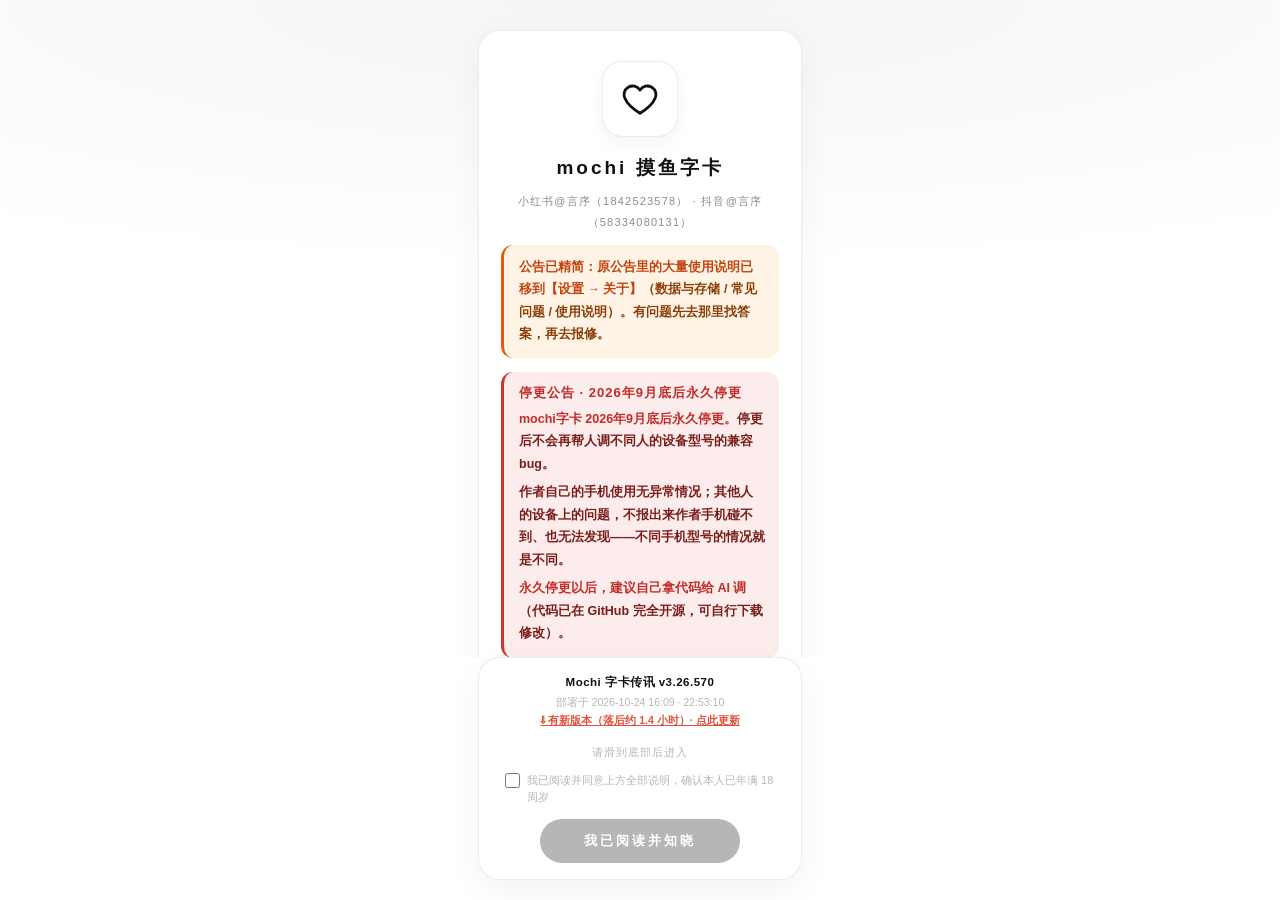
==== index.html @ 41a4084c "修复: 默认模式残留气泡绿尾巴 - 非微信风格下彻底禁用 .msg-bubble::before 尖角尾巴（兜底，   默认设计本就没有尾巴），防止切风格/导入美化后残留微信绿三角   - 数据恢复/" ====
<!DOCTYPE html>
<html lang="zh-CN">
<head>
<meta charset="UTF-8">
<meta name="viewport" content="width=device-width, initial-scale=1.0, minimum-scale=1.0, maximum-scale=1.0, user-scalable=no, viewport-fit=cover, interactive-widget=resizes-visual">
<title>Mochi 字卡传讯（完全免费·禁止倒卖）</title>
<meta name="description" content="情侣专属的字卡传讯，不是小手机。本站完全免费，任何收费均为倒卖诈骗；唯一作者：小红书@言序（1842523578）。如果你是花钱买来的链接：你被骗了，请拒付退款并举报卖家。">
<meta name="theme-color" content="#e9e9e9">
<link rel="manifest" href="./manifest.json">
<!-- v3.5.158：站点图标用带 mochi 字母的 icon-512——Chrome 安卓通知左侧小图标取自站点图标 -->
<link rel="icon" type="image/png" sizes="512x512" href="./icon-512.png">
<link rel="icon" type="image/png" sizes="192x192" href="./icon-192.png">
<link rel="apple-touch-icon" href="./icon-180.png">
<meta name="apple-mobile-web-app-capable" content="yes">
<meta name="mobile-web-app-capable" content="yes">
<meta name="apple-mobile-web-app-status-bar-style" content="black-translucent">
<meta name="apple-mobile-web-app-title" content="Mochi">
<meta name="format-detection" content="telephone=no,address=no,email=no">
<!-- v3.6.x：全局无 Referer——网易云外链（music.163.com/song/media/outer/url）
     对带 Referer 的请求返回 403（防盗链），移动端 WebView/Edge 对
     audio.referrerPolicy 属性支持不完整，页面级 meta 是更可靠的保证 -->
<meta name="referrer" content="no-referrer">
<!-- v3.27.x 三档主题的启动落位（#252 收口）：浅色/深色按存储直挂；auto 档此前头部
     脚本只认 dark、系统深色的 auto 用户会先白闪再由 personalize.js 纠正（FOUC）。
     另：旧版本残留的 data-theme 属性在此强制清掉，保证「选浅色」真回浅色。 -->
<script>try{var _tm=localStorage.getItem('xy-home-v2:theme-mode');if(_tm==='dark'||(_tm!=='light'&&window.matchMedia&&matchMedia('(prefers-color-scheme: dark)').matches))document.documentElement.setAttribute('data-theme','dark');else document.documentElement.removeAttribute('data-theme');}catch(e){}try{var _cs=localStorage.getItem('xy-home-v2:chat-style');if(_cs==='wechat')document.documentElement.setAttribute('data-chat-style','wechat');else document.documentElement.removeAttribute('data-chat-style');}catch(e){}</script>
<style>
* { margin:0; padding:0; box-sizing:border-box; -webkit-tap-highlight-color:transparent; }
:root {
color-scheme:only light;
--ink:#111111; --muted:#8a8a8a; --line:#e6e6e6;
--page-bg:#e9e9e9; --page-bg-grad:#f6f6f6;
--phone-bg-a:#ffffff; --phone-bg-b:#f2f2f2; --phone-inset:#e8e8e8;
--card-bg:#ffffff; --card-bg-97:rgba(255,255,255,.97); --card-border:rgba(0,0,0,.1); --card-shadow:rgba(0,0,0,.04);
--input-bg:#ffffff; --input-border:#e0e0e0; --input-focus-border:#999;
--btn-bg:#111111; --btn-ink:#ffffff; --btn-cancel-bg:#eeeeee; --btn-cancel-ink:#555555;
--overlay-bg:rgba(0,0,0,.35); --static-bg:rgba(0,0,0,.04); --track-bg:#e0e0e0;
--hint-ink:#b5b5b5; --soft-ink:#555555; --pill-border:#ddd;
--danger-soft:#fff5f5; --danger-ink:#a32d2d;
--glass-bg:rgba(255,255,255,.92);
--bg-a:#ffffff; --bg-b:#ffffff;
--shadow-strong:rgba(0,0,0,.12);
--desk-font-scale:1;
--desk-card-scale:1;
}
[data-theme="dark"] {
color-scheme:dark;
--ink:#f0f0f0; --muted:#8a8a8a; --line:#333333;
--page-bg:#0c0c0c; --page-bg-grad:#1a1a1a;
--phone-bg-a:#1c1c1c; --phone-bg-b:#0e0e0e; --phone-inset:rgba(255,255,255,.08);
--card-bg:#1e1e1e; --card-bg-97:rgba(30,30,30,.97); --card-border:rgba(255,255,255,.1); --card-shadow:rgba(0,0,0,.4);
--input-bg:#2a2a2a; --input-border:#3a3a3a; --input-focus-border:#666;
--btn-bg:#f0f0f0; --btn-ink:#111111; --btn-cancel-bg:#2a2a2a; --btn-cancel-ink:#aaaaaa;
--overlay-bg:rgba(0,0,0,.6); --static-bg:rgba(255,255,255,.06); --track-bg:#3a3a3a;
--hint-ink:#666666; --soft-ink:#aaaaaa; --pill-border:#3a3a3a;
--danger-soft:rgba(163,45,45,.18); --danger-ink:#ef9a9a;
--glass-bg:rgba(30,30,30,.92);
--bg-a:#1c1c1c; --bg-b:#0e0e0e;
--shadow-strong:rgba(0,0,0,.5);
}
html,body { overflow-x:hidden;
min-height:100vh;
font-family:'PingFang SC','Microsoft YaHei',-apple-system,sans-serif;
background:radial-gradient(80% 60% at 50% 0%, var(--page-bg-grad) 0%, transparent 60%), var(--page-bg);
display:flex; align-items:center; justify-content:center;
color:var(--ink);
-webkit-text-size-adjust:100%; text-size-adjust:100%;
overscroll-behavior:none;
}
* { -webkit-text-size-adjust:none; text-size-adjust:100%; }
body { height:100vh; padding:24px; box-sizing:border-box; margin:0; }
@supports (height: 100dvh) { body { height:100dvh; } }
html { margin:0; padding:0; }
.splash {
position:fixed; inset:0; z-index:999;
background:radial-gradient(130% 42% at 50% 0%, var(--sp-glow) 0%, transparent 72%), var(--card-bg);
display:flex; flex-direction:column; align-items:center;
transition:opacity .4s ease;
}
.splash.hide { opacity:0; pointer-events:none; display:none; }
.splash:not(.hide) ~ .phone { visibility:hidden; }
.splash-box {
flex:1; min-height:0; width:100%; overflow-y:auto;
display:flex; flex-direction:column; align-items:center;
box-sizing:border-box; text-align:center; padding:30px 18px 18px;
scrollbar-width:none; -ms-overflow-style:none;
}
.splash-box::-webkit-scrollbar { display:none; }
.splash-brandcard {
width:min(324px, 100%); box-sizing:border-box;
padding:30px 22px 24px;
background:var(--card-bg); border:1px solid var(--sp-line);
border-radius:22px;
box-shadow:0 10px 32px rgba(0,0,0,.05);
display:flex; flex-direction:column; align-items:center;
animation:splash-fade-up .6s ease .04s backwards;
}
.splash-brandcard .splash-logo {
width:76px; height:76px; margin:0 auto 18px;
border-radius:20px;
background:var(--card-bg); border:1px solid var(--sp-line);
box-shadow:0 6px 18px rgba(0,0,0,.05);
display:flex; align-items:center; justify-content:center;
animation:splash-pop .7s ease .1s backwards;
}
.splash-logo svg { width:38px; height:38px; }
.splash-title { font-size:19px; font-weight:800; letter-spacing:3px; color:var(--ink); }
.splash-brand { margin-top:10px; font-size:11px; color:var(--muted); letter-spacing:1.2px; line-height:1.9; }
.splash-source { margin-top:16px; padding-top:16px; border-top:1px solid var(--sp-line); text-align:center; width:100%; }
.splash-source-line { font-size:9px; color:var(--hint-ink); line-height:1.9; letter-spacing:0; white-space:nowrap; }
.splash-source-line.splash-clarify { white-space:normal; padding:0 14px; line-height:1.95; }
.splash-source-url { color:var(--ink); font-weight:600; }
.splash-stopupdate {
margin:14px 0 0; width:100%; box-sizing:border-box;
padding:12px 14px 13px 15px;
background:#fdecec; border-left:3px solid #d23430; border-radius:12px;
text-align:left;
}
.splash-stopupdate .splash-stopupdate-t { font-size:13px; font-weight:800; color:#c22b27; letter-spacing:1px; margin-bottom:6px; }
.splash-stopupdate p { font-size:12.5px; line-height:1.8; color:#7a1d1a; font-weight:700; }
.splash-stopupdate p + p { margin-top:6px; }
.splash-stopupdate strong { color:#c22b27; font-weight:800; }
[data-theme="dark"] .splash-stopupdate { background:rgba(210,52,48,.16); border-color:#e05555; }
[data-theme="dark"] .splash-stopupdate .splash-stopupdate-t { color:#ff8080; }
[data-theme="dark"] .splash-stopupdate p { color:#f0c6c6; }
[data-theme="dark"] .splash-stopupdate strong { color:#ff8080; }
.splash-abouttip {
margin:12px 0 0; width:100%; box-sizing:border-box;
padding:11px 14px 12px 15px;
background:#fff3e6; border-left:3px solid #e8590c; border-radius:12px;
text-align:left;
}
.splash-abouttip p { font-size:12.5px; line-height:1.8; color:#8a3d05; font-weight:700; }
.splash-abouttip strong { color:#c2410c; font-weight:800; }
[data-theme="dark"] .splash-abouttip { background:rgba(232,89,12,.16); border-color:#ff8a3d; }
[data-theme="dark"] .splash-abouttip p { color:#f3cfa8; }
[data-theme="dark"] .splash-abouttip strong { color:#ffa76a; }
.splash-footcard {
width:min(324px, 100%); box-sizing:border-box;
padding:16px 20px calc(16px + var(--mochi-safe-bottom,env(safe-area-inset-bottom,0px)));
background:var(--card-bg); border:1px solid var(--sp-line);
border-radius:22px;
box-shadow:0 10px 32px rgba(0,0,0,.05);
display:flex; flex-direction:column; align-items:center;
margin-bottom:calc(var(--mochi-safe-bottom,env(safe-area-inset-bottom,0px)) + 20px);
animation:splash-fade-up .6s ease .4s backwards;
}
.splash-ver {
display:flex; flex-direction:column; align-items:center; gap:3px;
line-height:1.5;
}
.splash-ver .sv-app { font-size:11.5px; font-weight:700; color:var(--ink); letter-spacing:.5px; }
.splash-ver .sv-deploy { font-size:10.5px; color:var(--hint-ink); }
.splash-ver .sv-check { font-size:10.5px; color:var(--hint-ink); }
.splash-ver .sv-check.ok { color:#1f9d55; }
.splash-ver .sv-check.stale { color:#e0523c; font-weight:700; }
.splash-ver .sv-check.warn { opacity:.85; }
.splash-notice {
margin:16px auto 0; width:min(324px, 100%); text-align:left;
background:var(--card-bg); border:1px solid var(--sp-line);
border-radius:22px; padding:22px 20px 24px;
box-shadow:0 10px 32px rgba(0,0,0,.05);
animation:splash-fade-up .6s ease .32s backwards;
}
.splash-notice-title { font-size:15px; font-weight:800; color:var(--ink); text-align:center; margin-bottom:6px; letter-spacing:2px; }
.splash-notice-sub { font-size:10.5px; font-weight:600; color:var(--muted); text-align:center; margin-bottom:18px; letter-spacing:1.5px; }
.splash-notice-list p { font-size:12px; line-height:1.8; color:var(--soft-ink); }
.splash { --sp-ink:#111111; --sp-soft:rgba(17,17,17,.055); --sp-line:rgba(17,17,17,.08); --sp-glow:rgba(17,17,17,.045); }
[data-theme="dark"] .splash { --sp-ink:#e8e8e8; --sp-soft:rgba(255,255,255,.075); --sp-line:rgba(255,255,255,.12); --sp-glow:rgba(255,255,255,.05); }
.splash-summary {
margin:0 0 16px; padding:14px 15px 15px 16px;
background:var(--sp-soft); border-left:3px solid var(--sp-ink); border-radius:12px;
}
.splash-summary-title { font-size:12px; font-weight:800; color:var(--ink); margin-bottom:9px; letter-spacing:.8px; }
.splash-summary p { font-size:12px; line-height:1.8; color:var(--soft-ink); }
.splash-summary p + p { margin-top:7px; }
.splash-alert {
margin:0 0 14px; padding:12px 15px 13px 16px;
background:var(--sp-soft); border-left:3px solid var(--sp-ink); border-radius:12px;
}
.splash-alert .splash-alert-t {
font-size:12px; font-weight:800; color:var(--sp-ink); letter-spacing:.5px; margin-bottom:6px;
display:flex; align-items:center; gap:7px;
}
.splash-alert .splash-alert-t::before { content:""; width:6px; height:6px; flex:none; border-radius:2px; background:var(--sp-ink); }
.splash-alert p { font-size:12px; line-height:1.75; color:var(--soft-ink); }
.splash-alert p + p { margin-top:6px; }
.splash-alert strong { color:var(--ink); font-weight:800; }
.splash-alert.splash-disclaimer {
padding:13px 15px 14px 16px;
background:#fdecec; border-left:3px solid #d23430; border-radius:12px;
}
.splash-alert.splash-disclaimer .splash-alert-t { color:#c22b27; font-size:13px; letter-spacing:1px; }
.splash-alert.splash-disclaimer .splash-alert-t::before { background:#c22b27; }
.splash-alert.splash-disclaimer p { color:#7a1d1a; font-size:12.5px; font-weight:700; line-height:1.8; }
.splash-alert.splash-disclaimer strong { color:#c22b27; font-weight:800; }
[data-theme="dark"] .splash-alert.splash-disclaimer { background:rgba(210,52,48,.16); border-color:#e05555; box-shadow:none; }
[data-theme="dark"] .splash-alert.splash-disclaimer .splash-alert-t { color:#ff8080; }
[data-theme="dark"] .splash-alert.splash-disclaimer .splash-alert-t::before { background:#ff8080; color:#3a0d0d; }
[data-theme="dark"] .splash-alert.splash-disclaimer p { color:#f0c6c6; }
[data-theme="dark"] .splash-alert.splash-disclaimer strong { color:#ff8080; }
.splash-alert.splash-what { background:#e8f0fc; border-left:3px solid #3a6fc4; border-radius:12px; }
.splash-alert.splash-what .splash-alert-t { color:#27538f; }
.splash-alert.splash-what .splash-alert-t::before { background:#3a6fc4; }
.splash-alert.splash-what p { color:#1e3a5f; font-size:12.5px; font-weight:700; line-height:1.8; }
.splash-alert.splash-what strong { color:#27538f; font-weight:800; }
[data-theme="dark"] .splash-alert.splash-what { background:rgba(58,111,196,.16); border-color:#6f9bde; }
[data-theme="dark"] .splash-alert.splash-what .splash-alert-t { color:#a8c6f0; }
[data-theme="dark"] .splash-alert.splash-what .splash-alert-t::before { background:#a8c6f0; color:#0e2240; }
[data-theme="dark"] .splash-alert.splash-what p { color:#c8daf4; }
[data-theme="dark"] .splash-alert.splash-what strong { color:#a8c6f0; }
.splash-alert.splash-cardlock { background:#fdf3e0; border-left:3px solid #c07f1f; border-radius:12px; padding:13px 15px 14px 16px; }
.splash-alert.splash-cardlock .splash-alert-t { color:#9a6410; }
.splash-alert.splash-cardlock .splash-alert-t::before { background:#9a6410; }
.splash-alert.splash-cardlock p { color:#6b4a0e; }
.cardlock-actions { margin-top:9px; display:flex; gap:8px; flex-wrap:wrap; }
.cardlock-btn {
appearance:none; border:1.5px solid #9a6410; background:#9a6410; color:#fff;
font-size:12.5px; font-weight:800; padding:7px 14px; border-radius:8px; letter-spacing:.5px;
}
.cardlock-btn.cardlock-btn-ghost { background:transparent; color:#9a6410; }
.cardlock-state { font-size:12px; font-weight:700; color:#9a6410; margin-top:8px; min-height:1em; }
[data-theme="dark"] .splash-alert.splash-cardlock { background:rgba(192,127,31,.15); border-color:#d99a3a; }
[data-theme="dark"] .splash-alert.splash-cardlock .splash-alert-t { color:#eebb60; }
[data-theme="dark"] .splash-alert.splash-cardlock .splash-alert-t::before { background:#eebb60; color:#3a2504; }
[data-theme="dark"] .splash-alert.splash-cardlock p { color:#ecd9b0; }
[data-theme="dark"] .cardlock-btn { background:#d99a3a; border-color:#d99a3a; color:#3a2504; }
[data-theme="dark"] .cardlock-btn.cardlock-btn-ghost { background:transparent; color:#eebb60; }
[data-theme="dark"] .cardlock-state { color:#eebb60; }
.splash.under-modal { z-index:80; }
.splash-sec-wrap { counter-reset: notice; }
.splash-sec-wrap + .splash-sec-wrap { margin-top:16px; }
.splash-toc {
margin:0 0 16px;
border:1px solid var(--sp-line); border-radius:14px; overflow:hidden;
background:var(--card-bg);
}
.splash-toc-head {
display:flex; align-items:center; justify-content:space-between; gap:8px;
width:100%; padding:13px 15px;
font-size:13px; font-weight:800; letter-spacing:.5px;
color:var(--ink); background:transparent; border:0; text-align:left;
cursor:pointer; user-select:none; -webkit-tap-highlight-color:transparent;
transition:background .2s ease;
}
.splash-toc-head:active { background:var(--sp-soft); }
.splash-toc-chev {
display:inline-block; width:auto; padding:2px 2px 0; text-align:center;
font-size:11px; line-height:1; color:var(--muted); transition:transform .25s ease;
}
.splash-toc.open .splash-toc-chev { transform:rotate(180deg); }
.splash-toc-body { display:none; border-top:1px solid var(--sp-line); counter-reset: toc; }
.splash-toc.open .splash-toc-body { display:block; }
.splash-toc-chip {
display:flex; align-items:center; gap:10px;
width:100%; padding:12px 15px;
font-size:12px; font-weight:700; line-height:1.2; letter-spacing:.4px;
color:var(--muted); background:transparent; border:0; border-bottom:1px solid var(--sp-line);
text-align:left; cursor:pointer; user-select:none; -webkit-tap-highlight-color:transparent;
transition:color .2s ease, background .2s ease;
}
.splash-toc-chip::before {
counter-increment:toc; content:counter(toc, decimal-leading-zero);
display:inline-block; min-width:20px;
font-size:10px; font-weight:800; letter-spacing:0; color:var(--hint-ink);
font-variant-numeric:tabular-nums;
}
.splash-toc-chip:last-child { border-bottom:0; }
.splash-toc-chip:active { background:var(--sp-soft); }
.splash-toc-chip.active { color:var(--ink); font-weight:800; background:var(--sp-soft); }
.splash-toc-chip.active::before { color:var(--sp-ink); }
.splash-sec-collapsible {
border-radius:14px; overflow:hidden;
background:var(--sp-soft); border:1px solid var(--sp-line);
scroll-margin-top:12px; }
[data-theme="dark"] .splash-sec-collapsible { border-color:var(--sp-line); }
.splash-sec-collapsible .splash-sec {
margin:0; padding:13px 14px; cursor:pointer; user-select:none; -webkit-tap-highlight-color:transparent;
}
.splash-sec-collapsible .splash-sec::after {
content:""; margin-left:auto;
width:7px; height:7px; border-right:1.5px solid var(--sp-ink);
border-bottom:1.5px solid var(--sp-ink);
transform:rotate(-45deg); transition:transform .2s ease;
flex-shrink:0; opacity:.55;
}
.splash-sec-collapsible.is-collapsed .splash-sec-content { display:none; }
.splash-sec-collapsible:not(.is-collapsed) .splash-sec::after { transform:rotate(45deg); }
.splash-sec-collapsible .splash-sec-content {
padding:4px 16px 14px;
background:var(--card-bg);
border-top:1px solid rgba(127,127,127,.1);
}
.splash-sec {
display:flex; align-items:center; gap:9px;
margin-bottom:10px; font-size:13.5px; font-weight:800; color:var(--ink); letter-spacing:.5px;
}
.splash-sec::before { content:""; width:3px; height:15px; border-radius:2px; background:var(--sp-ink); flex-shrink:0; }
.splash-sub { margin:14px 0 7px; font-size:11.5px; font-weight:800; color:var(--ink); letter-spacing:.5px; }
.splash-item { counter-increment:notice; position:relative; padding-left:24px; margin-bottom:10px; line-height:1.75; }
.splash-item:last-child { margin-bottom:0; }
.splash-item::before {
content:counter(notice);
position:absolute; left:0; top:2px;
min-width:17px; height:17px; line-height:16px; text-align:center;
box-sizing:border-box; padding:0 2px; border-radius:9px;
background:var(--sp-soft); color:var(--sp-ink);
font-size:10px; font-weight:800;
}
.splash-notice-list .splash-hl, .splash-summary .splash-hl { color:#e8590c; font-weight:800; }
.splash-bullet { position:relative; padding-left:24px; margin-bottom:7px; line-height:1.75; }
.splash-bullet::before {
content:"·"; position:absolute; left:8px; top:-1px;
font-size:15px; font-weight:800; color:var(--sp-ink); line-height:1.6;
}
.splash-enter {
display:inline-block; margin-top:16px; padding:13px 44px;
background:var(--btn-bg); color:var(--btn-ink); font-size:13px; font-weight:700;
border-radius:99px; letter-spacing:3px; cursor:pointer;
-webkit-tap-highlight-color:transparent; user-select:none;
box-shadow:0 8px 22px rgba(0,0,0,.16);
transition:opacity .35s ease, transform .12s ease;
}
.splash-enter:active { opacity:.75; transform:scale(.97); }
.splash-enter.is-disabled { opacity:.3; box-shadow:none; pointer-events:none; }
.splash-enter[hidden] { display:none; }
.splash-enter-hint {
margin-top:16px; font-size:11px; color:var(--hint-ink); letter-spacing:1px;
}
.splash-enter-hint[hidden] { display:none; }
.splash-age {
display:flex; align-items:flex-start; gap:7px;
margin-top:12px; padding:0 6px;
font-size:11px; line-height:1.5; color:var(--hint-ink);
cursor:pointer; -webkit-tap-highlight-color:transparent; user-select:none;
}
.splash-age input[type="checkbox"] {
flex:none; width:15px; height:15px; margin:1px 0 0;
accent-color:var(--btn-bg); cursor:pointer;
}
.splash-age[hidden] { display:none; }
.splash-btns {
display:flex; align-items:center; justify-content:center; gap:10px;
margin-top:14px;
}
.splash-btns .splash-enter { margin-top:0; }
.splash-loading {
margin-top:16px; font-size:12px; color:var(--hint-ink); letter-spacing:1px;
}
.splash-loading::after {
content:'···';
display:inline-block; width:0; overflow:hidden; vertical-align:bottom;
text-align:left; letter-spacing:1px;
animation:splashDots 1.2s steps(3,end) infinite;
}
@keyframes splashDots { 0% { width:0; } 100% { width:3.2em; } }
.splash-loading[hidden] { display:none; }
.splash-loading-sub {
margin:7px auto 0; max-width:264px;
font-size:10.5px; line-height:1.55; letter-spacing:.2px;
color:var(--hint-ink); opacity:.9;
}
.splash-loading-sub[hidden] { display:none; }
.mochi-data-loading {
margin:18px auto; padding:2px 12px; max-width:280px;
font-size:12px; line-height:1.6; letter-spacing:.5px; text-align:center;
color:var(--hint-ink); opacity:.85;
}
.mochi-data-loading::after {
content:'···';
display:inline-block; width:0; overflow:hidden; vertical-align:bottom;
text-align:left; letter-spacing:1px;
animation:splashDots 1.2s steps(3,end) infinite;
}
.splash-force-enter {
margin-top:10px; font-size:11px; color:var(--hint-ink); letter-spacing:1px;
text-decoration:underline; cursor:pointer; -webkit-tap-highlight-color:transparent;
}
.splash-force-enter:active { opacity:.6; }
.splash-force-enter[hidden] { display:none; }
.splash-mandatory {
position:absolute; inset:0; z-index:20;
background:var(--card-bg);
display:flex; flex-direction:column;
box-sizing:border-box;
padding:22px 18px calc(22px + var(--mochi-safe-bottom,env(safe-area-inset-bottom,0px)));
}
.splash-mandatory[hidden] { display:none; }
.splash-mandatory-scroll {
flex:1; min-height:0; width:min(322px, 100%); margin:0 auto;
overflow-y:auto; box-sizing:border-box; padding:4px 2px 16px;
scrollbar-width:none; -ms-overflow-style:none;
}
.splash-mandatory-scroll::-webkit-scrollbar { display:none; }
.splash-mandatory-head { text-align:center; margin-bottom:16px; }
.splash-mandatory-title { font-size:15px; font-weight:800; color:var(--ink); letter-spacing:1.5px; }
.splash-mandatory-sub { margin-top:6px; font-size:10.5px; font-weight:600; color:var(--muted); letter-spacing:1px; line-height:1.6; }
.splash-mandatory-card {
margin-bottom:14px; padding:13px 15px 14px;
background:var(--sp-soft); border-left:3px solid var(--sp-ink); border-radius:10px;
animation:splash-fade-up .5s ease backwards;
}
.splash-mandatory-date { font-size:10px; font-weight:700; color:var(--hint-ink); letter-spacing:1px; margin-bottom:6px; }
.splash-mandatory-h { font-size:13.5px; font-weight:800; color:var(--ink); letter-spacing:.5px; margin-bottom:9px; }
.splash-mandatory-body p { font-size:12px; line-height:1.85; color:var(--soft-ink); }
.splash-mandatory-body p + p { margin-top:6px; }
.splash-mandatory-body .mnum { padding-left:14px; position:relative; font-weight:700; color:var(--ink); }
.splash-mandatory-body .mnum::before { content:"·"; position:absolute; left:3px; top:0; color:var(--sp-ink); font-weight:800; }
.splash-mandatory-body .mtag { text-align:right; font-size:10.5px; color:var(--hint-ink); margin-top:10px; }
.splash-mandatory-end { text-align:center; font-size:11px; color:var(--hint-ink); letter-spacing:2px; padding:2px 0 4px; }
.splash-mandatory-note { margin-top:14px; padding:10px 12px; font-size:11px; line-height:1.7; color:var(--hint-ink); background:var(--card-soft, rgba(0,0,0,0.03)); border-radius:8px; }
.splash-mandatory-foot {
width:min(322px, 100%); margin:0 auto; box-sizing:border-box;
display:flex; flex-direction:column; align-items:center;
padding:12px 18px 0;
}
.splash-mandatory-hint { margin-bottom:12px; font-size:11px; color:var(--hint-ink); letter-spacing:1px; }
.splash-mandatory-hint[hidden] { display:none; }
.splash-mandatory-enter {
display:inline-block; padding:12px 34px;
background:var(--btn-bg); color:var(--btn-ink); font-size:13px; font-weight:700;
border-radius:99px; letter-spacing:2px; cursor:pointer;
-webkit-tap-highlight-color:transparent; user-select:none;
box-shadow:0 3px 10px rgba(0,0,0,.12);
transition:opacity .35s ease, transform .12s ease;
}
.splash-mandatory-enter:active { opacity:.75; transform:scale(.97); }
.splash-mandatory-enter.is-disabled { opacity:.3; box-shadow:none; pointer-events:none; }
@keyframes splash-pop {
0% { transform:scale(.8); opacity:0; }
100% { transform:scale(1); opacity:1; }
}
@keyframes splash-fade-up {
0% { opacity:0; transform:translateY(14px); }
100% { opacity:1; transform:translateY(0); }
}
.phone {
box-sizing:border-box;
width:390px; max-width:100vw; flex-shrink:0; position:relative;
height:min(844px, calc(100dvh - 48px));
height:min(844px, calc(100vh - 48px));
min-height:min(120px, 18vh);
min-height:min(120px, 18dvh);
border-radius:44px; padding:16px calc(18px + var(--mochi-side-adj,0px)) 18px;
display:flex; flex-direction:column;
overflow:hidden; overflow:clip;
box-shadow:0 30px 70px rgba(0,0,0,.1), inset 0 0 0 1px var(--phone-inset);
background:
linear-gradient(168deg, var(--bg-a, #ffffff) 0%, var(--bg-b, #f2f2f2) 100%);
}
@media (max-width: 900px) {
html, body { padding:0; min-height:100vh; min-height:100svh; min-height:100dvh; background:var(--bg-b, #fff); }
.phone {
box-sizing:border-box;
width:100vw; height:var(--mochi-ios-h, 100vh);
border-radius:0; box-shadow:none;
padding:0 calc(18px + var(--mochi-side-adj,0px)) 18px;
}
@supports (height: 100dvh) { html, body { height:100svh; height:100dvh; } .phone { height:100svh; height:100dvh; } }
@supports not (height: 100dvh) { html, body { height:var(--mochi-ios-h, 100vh); min-height:var(--mochi-ios-h, 100vh); } }
.statusbar {
padding-top:max(calc(14px + var(--mochi-safe-top, env(safe-area-inset-top, 0px))), 14px);
padding-bottom:10px;
}
}
html.force-mobile, html.force-mobile body { padding:0; min-height:100vh; min-height:100svh; min-height:100dvh; background:var(--bg-b, #fff); }
html.force-mobile .phone {
box-sizing:border-box;
width:100vw; height:var(--mochi-ios-h, 100vh);
border-radius:0; box-shadow:none;
padding:0 calc(18px + var(--mochi-side-adj,0px)) 18px;
}
@supports (height: 100dvh) { html.force-mobile, html.force-mobile body { height:100svh; height:100dvh; } html.force-mobile .phone { height:100svh; height:100dvh; } }
@supports not (height: 100dvh) { html.force-mobile, html.force-mobile body { height:var(--mochi-ios-h, 100vh); min-height:var(--mochi-ios-h, 100vh); } }
html.force-mobile .statusbar {
padding-top:max(calc(14px + var(--mochi-safe-top, env(safe-area-inset-top, 0px))), 14px);
padding-bottom:10px;
}
html.force-mobile .phone input:not([readonly]):not([type="checkbox"]):not([type="radio"]):not([type="range"]):not([type="file"]):not([type="color"]):not([type="hidden"]):not([type="date"]):not([type="time"]):not([type="datetime-local"]):not([type="month"]):not([type="week"]):not([type="button"]):not([type="submit"]):not([type="reset"]),
html.force-mobile .phone textarea:not([readonly]),
html.force-mobile .phone select,
html.force-mobile .phone [contenteditable="true"] { font-size:16px; }
html.force-mobile, html.force-mobile body, html.force-mobile * { touch-action: manipulation; }
html.force-mobile, html.force-mobile body, html.force-mobile .phone, html.force-mobile img { -webkit-touch-callout:none; }
html.force-mobile .tabbar { margin-bottom:var(--mochi-safe-bottom,env(safe-area-inset-bottom,0px)); }
html.force-mobile .phone .page.full .chat-input-row {
margin: 0; border-radius: 0;
border-left: none; border-right: none; border-bottom: none;
padding-left: 12px; padding-right: 12px; padding-top: 10px;
padding-bottom: calc(10px + var(--mochi-safe-bottom,env(safe-area-inset-bottom,0px)));
}
html.force-mobile .phone .page.full .chat-head { padding-top: calc(10px + var(--mochi-safe-top, env(safe-area-inset-top, 0px))); }
html.force-mobile .phone .page.full { padding-bottom: 0; }
html.force-mobile #page-chat { background: var(--page-bg-grad); }
html.force-mobile button, html.force-mobile .app, html.force-mobile .set-row,
html.force-mobile .tab, html.force-mobile .msg, html.force-mobile .feed-post,
html.force-mobile .mail-item { -webkit-tap-highlight-color:transparent; }
.fs-active .phone, .fs-css-active .phone {
width:100vw; height:100vh;
max-width:none; border-radius:0; box-shadow:none;
padding:0 calc(18px + var(--mochi-side-adj,0px)) 18px;
}
@supports (height: 100dvh) { .fs-active .phone, .fs-css-active .phone { height:100svh; height:100dvh; } }
@media (display-mode: fullscreen) {
.phone {
width:100vw; height:100vh;
max-width:none; border-radius:0; box-shadow:none;
padding:0 calc(18px + var(--mochi-side-adj,0px)) 18px;
}
@supports (height: 100dvh) { .phone { height:100svh; height:100dvh; } }
}
html.ios-vv-fit:not(.ios-pwa-standalone) .phone,
html.tablet.ios-vv-fit:not(.ios-pwa-standalone) .phone { height:min(var(--mochi-ios-h, 100vh), 100vh); }
@supports (height: 100dvh) {
html.ios-vv-fit:not(.ios-pwa-standalone) .phone,
html.tablet.ios-vv-fit:not(.ios-pwa-standalone) .phone { height:min(var(--mochi-ios-h, 100dvh), 100dvh); }
}
.ios-pwa-standalone .phone,
html.tablet.ios-pwa-standalone .phone { height:min(100vh, var(--mochi-ios-h, 100vh)); }
@supports (height: 100dvh) {
.ios-pwa-standalone .phone,
html.tablet.ios-pwa-standalone .phone { height:min(100vh, var(--mochi-ios-h, 100dvh)); }
}
.ios-pwa-standalone.ios-fs-active .phone,
html.tablet.ios-pwa-standalone.ios-fs-active .phone {
height:var(--mochi-ios-h, 100vh);
padding-top:max(var(--mochi-safe-top, env(safe-area-inset-top, 0px)), 12px);
padding-bottom:0;
}
html.ios-pwa-standalone.ios-fs-active,
html.ios-pwa-standalone.ios-fs-active body { height:var(--mochi-ios-h, 100vh); min-height:0; overflow:hidden;
}
html.ios-pwa-standalone,
html.ios-pwa-standalone body { background: var(--bg-b); }
html.ios-pwa-standalone.ios-cover-top,
html.ios-pwa-standalone.ios-cover-top body { height:var(--mochi-ios-h, 100vh); min-height:0; align-items:flex-start; }
@supports (height: 100dvh) { html.ios-pwa-standalone.ios-cover-top body { height:var(--mochi-ios-h, 100dvh); } }
@media (display-mode: standalone) {
html, body { background: var(--bg-b); }
}
@media (max-width: 900px) {
.phone input:not([readonly]):not([type="checkbox"]):not([type="radio"]):not([type="range"]):not([type="file"]):not([type="color"]):not([type="hidden"]):not([type="date"]):not([type="time"]):not([type="datetime-local"]):not([type="month"]):not([type="week"]):not([type="button"]):not([type="submit"]):not([type="reset"]),
.phone textarea:not([readonly]),
.phone select,
.phone [contenteditable="true"] {
font-size:16px;
}
html, body, * { touch-action: manipulation; }
html, body, .phone, img { -webkit-touch-callout:none; }
}
@media (max-width: 900px) {
.tabbar {
margin-bottom:var(--mochi-safe-bottom,env(safe-area-inset-bottom,0px));
}
.phone .page.full .chat-input-row {
margin: 0;
border-radius: 0;
border-left: none; border-right: none; border-bottom: none;
padding-left: 12px; padding-right: 12px;
padding-top: 10px;
padding-bottom: calc(10px + var(--mochi-safe-bottom,env(safe-area-inset-bottom,0px)));
}
.phone .page.full .chat-head { padding-top: calc(10px + var(--mochi-safe-top, env(safe-area-inset-top, 0px))); }
.phone .page.full { padding-bottom: 0; }
#page-chat { background: var(--page-bg-grad); }
.phone .chat-input { will-change:transform; }
.phone .chat-input:focus { transform: translateZ(0); }
}
@media (display-mode: fullscreen) {
.phone .page.full .chat-head { padding-top: max(env(safe-area-inset-top, 0px), 12px); }
.phone .page.full .gs-title, .phone .page.full .card-tabs,
.phone .page.full .div-h-title, .phone .page.full .stats-top-name { padding-top: max(env(safe-area-inset-top, 0px), 12px); }
}
.fs-active .phone .page.full .chat-head { padding-top: max(env(safe-area-inset-top, 0px), 12px); }
.fs-active .phone .page.full .gs-title, .fs-active .phone .page.full .card-tabs,
.fs-active .phone .page.full .div-h-title, .fs-active .phone .page.full .stats-top-name { padding-top: max(env(safe-area-inset-top, 0px), 12px); }
html.ios-native-fs .phone .page.full .chat-head,
html.ios-native-fs .phone .page.full .gs-title,
html.ios-native-fs .phone .page.full .card-tabs,
html.ios-native-fs .phone .page.full .div-h-title,
html.ios-native-fs .phone .page.full .stats-top-name { padding-top: 10px; }
.ios-fs-active .phone .page.full .chat-head,
.ios-fs-active .phone .page.full .gs-title,
.ios-fs-active .phone .page.full .card-tabs,
.ios-fs-active .phone .page.full .div-h-title,
.ios-fs-active .phone .page.full .stats-top-name { padding-top: 10px; }
html.ios-fs-active .phone .statusbar { padding-top:14px; }
html.tablet.ios-pwa-standalone.ios-fs-active .phone .statusbar { display:none; }
@media (max-width: 900px) {
.fs-css-active .phone { padding-top: max(env(safe-area-inset-top, 0px), 12px); }
}
html.tablet body { padding:0; }
html.tablet .phone {
width:100vw; max-width:none; flex-shrink:0;
height:100vh;
border-radius:0; box-shadow:none;
padding:0 calc(18px + var(--mochi-side-adj,0px)) 18px;
}
@supports (height: 100dvh) { html.tablet .phone { height:100svh; height:100dvh; } }
html.tablet .phone.no-statusbar { padding:0; }
html.tablet .statusbar {
padding-top:max(calc(14px + var(--mochi-safe-top, env(safe-area-inset-top, 0px))), 14px);
padding-bottom:10px;
}
html.tablet.fs-active .phone, html.tablet.fs-css-active .phone { width:100vw; max-width:none; }
html.tablet.ios-fs-active .phone { width:100vw; max-width:none; }
@media (display-mode: fullscreen) { html.tablet .phone { width:100vw; max-width:none; } }
html.tablet.ios-fs-active .phone { padding-top:max(env(safe-area-inset-top, 0px), 12px); }
html.tablet .phone .page.full .chat-input-row {
margin:0; border-radius:0;
border-left:none; border-right:none; border-bottom:none;
padding-left:12px; padding-right:12px;
padding-top:10px;
padding-bottom:calc(10px + var(--mochi-safe-bottom,env(safe-area-inset-bottom,0px)));
}
html.tablet .phone .page.full .chat-head { padding-top:calc(10px + var(--mochi-safe-top, env(safe-area-inset-top, 0px))); }
html.tablet .phone .page.full { padding-bottom:0; }
html.tablet #page-chat { background:var(--page-bg-grad); }
html.tablet .tabbar { margin-bottom:var(--mochi-safe-bottom,env(safe-area-inset-bottom,0px)); }
html.tablet .app .app-ico { width:64px; height:64px; }
html.tablet .app .app-name { font-size:12px; }
html.tablet .msg:not(.msg-ask):not(.msg-center) { max-width:70%; }
html.tablet .modal { width:min(320px, 82vw); }
html.tablet .phone input:not([readonly]):not([type="checkbox"]):not([type="radio"]):not([type="range"]):not([type="file"]):not([type="color"]):not([type="hidden"]):not([type="date"]):not([type="time"]):not([type="datetime-local"]):not([type="month"]):not([type="week"]):not([type="button"]):not([type="submit"]):not([type="reset"]),
html.tablet .phone textarea:not([readonly]),
html.tablet .phone select,
html.tablet .phone [contenteditable="true"] { font-size:16px; }
html.tablet, html.tablet * { touch-action:manipulation; }
html.tablet body, html.tablet .phone, html.tablet img { -webkit-touch-callout:none; }
@media (orientation: landscape) and (min-width: 1024px) {
html.tablet .phone { width:100vw; } html.tablet .msg:not(.msg-ask):not(.msg-center) { max-width:min(70%, 460px); }
html.tablet .modal { width:min(360px, 82vw); }
}
.cc-import-progress {
position:fixed; inset:0; z-index:99999;
background:rgba(0,0,0,.45);
display:flex; align-items:center; justify-content:center;
}
.cc-import-progress[hidden] { display:none; }
.cc-ip-box {
width:min(280px, 84vw); background:var(--card-bg); border-radius:18px;
padding:22px 20px 18px; text-align:center;
box-shadow:0 20px 50px rgba(0,0,0,.18);
}
.cc-ip-title { font-size:15px; font-weight:700; margin-bottom:12px; }
.cc-ip-bar {
height:8px; border-radius:99px; background:var(--track-bg); overflow:hidden; margin:14px 0 10px;
}
.cc-ip-fill {
height:100%; width:0%; border-radius:99px; background:var(--btn-bg);
transition:width .25s ease;
}
.cc-ip-sub { font-size:12px; color:var(--muted); min-height:16px; }
@media (max-width: 900px) {
button, .app, .set-row, .tab, .msg, .feed-post, .mail-item {
-webkit-tap-highlight-color:transparent;
}
}
body.scroll-lock { overflow:hidden; }
body.scroll-lock .page { overflow:hidden; }
.ce-box {
white-space:pre-wrap; word-break:break-word; outline:none;
caret-color:var(--ink); line-height:1.5;
}
.ce-box:empty::before {
content:attr(data-ph); color:var(--hint-ink); pointer-events:none;
}
input.ce-ghost, textarea.ce-ghost {
position:absolute; top:0; left:0; width:1px !important; height:1px !important;
min-height:0 !important; max-height:none !important;
overflow:hidden; opacity:0; pointer-events:none; padding:0; border:0;
}
#tc-mask, #call-mask, #feed-notice-panel, #poke-card, #emoji-panel, #chat-ask-panel, #qa-mask {
overscroll-behavior:contain;
}
.glass {
background: var(--glass-bg);
border: 1px solid var(--card-border);
box-shadow: 0 2px 8px var(--card-shadow);
}
.app-ico svg, .deco-avatar .ring svg, .chat-item .av svg, .chat-search svg,
.ch-back svg, .set-row .ico svg, .set-row .arrow svg, .msg-av svg,
.mw-btn, .mw-heart {
stroke: var(--ink);
}
.mw-bars { fill: var(--ink); }
.statusbar {
display:flex; align-items:center; justify-content:space-between;
padding:4px 4px 12px; font-size:13px; font-weight:600; z-index:2;
}
html.mochi-cover-top .phone .statusbar {
padding-top:max(calc(14px + var(--mochi-safe-top, 0px)), 14px);
}
html.ios-cover-top .phone { padding-bottom:0; }
html.ios-cover-top .phone .statusbar {
padding-top:max(calc(14px + var(--mochi-safe-top, 0px)), 14px);
}
.chat-body { overflow-anchor: none; }
.chat-body.scroll-anchor-auto { overflow-anchor: auto; }
.statusbar .brand { font-weight:800; letter-spacing:.5px; }
.statusbar .sb-right { display:flex; align-items:center; gap:8px; }
.statusbar .icons { display:flex; gap:6px; align-items:center; }
.page { flex:1; display:flex; flex-direction:column; overflow-y:auto; z-index:2; padding-bottom:4px; }
.page[hidden] { display:none; }
.app[hidden] { display:none !important; }
.modal-mask {
position:absolute; inset:0; z-index:90;
background:var(--overlay-bg);
display:flex; align-items:center; justify-content:center;
}
.modal-mask[hidden] { display:none; }
.modal {
width:min(272px, 82vw);
max-height: min(78vh, calc(100% - 24px));
overflow-y:auto;
background:var(--card-bg-97);
border:1px solid var(--card-border);
border-radius:22px; padding:18px 18px 16px;
box-shadow:0 20px 50px var(--shadow-strong);
}
.modal-title { font-size:15px; font-weight:700; margin-bottom:12px; }
.modal-input {
width:100%; border:1px solid var(--input-border); border-radius:12px;
padding:10px 12px; font-size:14px; font-family:inherit;
outline:none; background:var(--input-bg); color:var(--ink);
}
.modal-input:focus { border-color:var(--input-focus-border); }
.modal-input[hidden] { display:none; }
.modal-textarea {
width:100%; border:1px solid var(--input-border); border-radius:12px;
padding:10px 12px; font-size:13px; font-family:inherit;
outline:none; background:var(--input-bg); color:var(--ink);
resize:vertical; min-height:64px; line-height:1.6;
}
.modal-textarea[hidden] { display:none; }
.modal-textarea:focus { border-color:var(--input-focus-border); }
.modal-textarea.ce-box {
max-height:38vh;
overflow-y:auto;
overscroll-behavior:auto;
}
.modal, .modal-textarea.ce-box {
scrollbar-width:none; -ms-overflow-style:none;
}
.modal::-webkit-scrollbar, .modal-textarea.ce-box::-webkit-scrollbar { display:none; }
.modal.modal--big { width:min(420px, 94vw); }
.modal.modal--big .modal-textarea,
.modal.modal--big .modal-textarea.ce-box { max-height:52vh; }
.modal-mask.modal-kb-dock { align-items: flex-start; }
.modal-mask.modal-kb-dock .modal { margin-top: max(10px, env(safe-area-inset-top, 0px)); }
.modal-swatches { display:flex; flex-wrap:wrap; gap:12px; margin-top:4px; }
.modal-swatches[hidden] { display:none; }
.modal-pills { display:flex; flex-wrap:wrap; gap:8px; margin-top:4px; }
.modal-pills[hidden] { display:none; }
.modal-group-chips {
display:flex; flex-wrap:wrap; gap:8px; margin-top:4px;
max-height:36vh; overflow-y:auto;
overscroll-behavior:auto;
}
.modal-group-chips[hidden] { display:none; }
.modal-group-chips .pill { flex:0 0 auto; }
.modal-slider { margin-top:6px; }
.modal-slider[hidden] { display:none; }
.ms-head { display:flex; justify-content:space-between; align-items:center; margin-bottom:2px; }
.ms-label { font-size:12px; color:var(--muted); }
.ms-val { font-size:13px; font-weight:700; color:var(--ink); min-width:40px; text-align:right; }
.ms-range {
width:100%; margin:6px 0; -webkit-appearance:none; appearance:none;
height:4px; border-radius:99px; background:var(--track-bg); outline:none;
}
.ms-range::-webkit-slider-thumb {
-webkit-appearance:none; appearance:none; width:22px; height:22px; border-radius:50%;
background:var(--btn-bg); border:3px solid var(--card-bg); box-shadow:0 1px 5px rgba(0,0,0,.3); cursor:pointer;
}
.ms-range::-moz-range-thumb {
width:16px; height:16px; border-radius:50%; background:var(--btn-bg);
border:3px solid var(--card-bg); box-shadow:0 1px 5px rgba(0,0,0,.3); cursor:pointer;
}
.ms-preview {
display:flex; align-items:center; gap:12px; margin-top:10px;
padding:10px 14px; background:var(--static-bg); border-radius:14px;
}
.ms-preview[hidden] { display:none; }
.ms-ico {
width:52px; height:52px; flex-shrink:0;
background:var(--glass-bg); border:1px solid var(--card-border);
box-shadow:0 3px 8px rgba(0,0,0,.08);
}
.ms-preview-txt { font-size:12px; color:var(--muted); }
.pill {
padding:8px 16px; font-size:13px; border-radius:99px;
border:1px solid var(--pill-border); background:var(--card-bg); color:var(--soft-ink);
cursor:pointer; font-family:inherit; font-weight:600;
}
.pill.on { background:var(--card-bg); color:var(--ink); border-color:var(--btn-bg); }
.sw {
width:42px; height:42px; border-radius:50%; cursor:pointer;
border:2px solid transparent; box-shadow:0 2px 6px rgba(0,0,0,.1);
}
.sw:hover { transform:scale(1.1); }
.sw.on { border-color:var(--ink); }
.modal-custom {
display:block; margin:12px auto 0; padding:6px 18px;
font-size:12px; color:var(--muted); background:transparent;
border:1px solid var(--pill-border); border-radius:99px; cursor:pointer; font-family:inherit;
}
.modal-custom:hover { color:var(--ink); border-color:#bbb; }
.modal-custom.on { color:var(--ink); border-color:var(--ink); }
.modal-custom[hidden] { display:none; }
.modal-btns { display:flex; gap:10px; margin-top:16px; }
.modal-btn {
flex:1; border:none; border-radius:12px; padding:11px;
font-size:14px; font-family:inherit; cursor:pointer;
}
.modal-btn.cancel { background:var(--btn-cancel-bg); color:var(--btn-cancel-ink); }
.modal-btn.ok { background:var(--btn-bg); color:var(--btn-ink); font-weight:600; }
.modal-btn.copy { background:var(--btn-bg); color:var(--btn-ink); font-weight:600; }
.modal-btn[hidden] { display:none; }
.page { scrollbar-width:none; -ms-overflow-style:none; }
.page::-webkit-scrollbar { display:none; }
.modal-select {
width:100%; border:1px solid var(--input-border); border-radius:12px;
padding:11px 13px; font-size:13px; font-family:inherit; background:var(--input-bg); color:var(--ink);
outline:none; margin-top:4px;
}
.modal-select[hidden] { display:none; }
.modal-select:focus { border-color:var(--input-focus-border); }
.modal-file {
display:block; margin:10px auto 0; padding:6px 16px;
font-size:12px; color:var(--soft-ink); background:transparent;
border:1px solid var(--pill-border); border-radius:10px; cursor:pointer; font-family:inherit;
}
.modal-file:hover { border-color:#999; color:var(--ink); }
.modal-file[hidden] { display:none; }
.modal-static {
font-size:14px; line-height:1.7; color:var(--ink);
background:var(--static-bg); border-radius:12px; padding:12px 14px;
margin-bottom:14px; white-space:pre-wrap; word-break:break-word;
}
.modal-static[hidden] { display:none; }
.pwa-install {
position:fixed; right:16px; bottom:calc(16px + var(--mochi-safe-bottom,env(safe-area-inset-bottom,0px))); z-index:900;
display:flex; align-items:center; gap:6px;
background:var(--btn-bg); color:var(--btn-ink); border:none; border-radius:99px;
padding:11px 18px; font-size:13px; font-family:inherit; font-weight:600;
cursor:pointer; box-shadow:0 6px 20px rgba(0,0,0,.25);
}
.pwa-install svg { width:16px; height:16px; }
.pwa-install[hidden] { display:none; }
.pwa-ios-hint {
position:fixed; right:16px; bottom:calc(16px + var(--mochi-safe-bottom,env(safe-area-inset-bottom,0px))); z-index:900;
background:rgba(17,17,17,.92); color:#fff; border-radius:14px;
padding:12px 16px; font-size:12px; line-height:1.5; max-width:240px;
box-shadow:0 6px 20px rgba(0,0,0,.25); cursor:pointer;
}
.pwa-ios-hint[hidden] { display:none; }
.ver-update-bar {
position:fixed; top:0; left:0; right:0; z-index:998;
display:flex; align-items:center; justify-content:center; gap:10px;
padding:10px 14px;
padding-top:calc(10px + var(--mochi-safe-top, env(safe-area-inset-top, 0px)));
background:rgba(17,17,17,.94); color:#fff; font-size:13px;
box-shadow:0 4px 16px rgba(0,0,0,.25);
}
.ver-update-bar[hidden] { display:none; }
.ver-update-bar .vub-txt { font-weight:600; }
@media (min-width: 901px) {
html:not(.force-mobile):not(.tablet):not(.fs-active):not(.fs-css-active) .ver-update-bar { top: max(24px, 50vh - 422px); left: calc(50% - 195px); right: calc(50% - 195px); }
html:not(.force-mobile):not(.tablet):not(.fs-active):not(.fs-css-active) .pwa-install, html:not(.force-mobile):not(.tablet):not(.fs-active):not(.fs-css-active) .pwa-ios-hint { right: calc(50% - 179px); bottom: calc(max(24px, 50vh - 422px) + 16px); }
}
.ver-update-bar .vub-act {
flex-shrink:0; padding:5px 14px; border-radius:99px;
background:var(--card-bg); color:var(--ink); font-weight:700; cursor:pointer;
-webkit-tap-highlight-color:transparent;
}
.ver-update-bar .vub-act:active { opacity:.8; }
.poke-card-scroll, .tc-body, .mg-list, .emoji-groups,
.card-list, .mem-scroll, .cal-scroll, .div-scroll, .gs-scroll,
.chat-search, .fav-list, .feed-list, .mail-list, .qa-body,
.sm-list, .music-list, .feed-notice-panel, .feed-comment-panel,
.emoji-panel, #com-sticker-list, .chat-draft-items {
overscroll-behavior: contain;
}
.tc-hint, .tc-q, .tc-opt, .qa-q, .cal-message, .mem-next,
.div-card-meaning, .msg-bubble, .feed-content, .feed-comment,
.mail-body, .tc-li-q, .modal-static {
word-break: break-word;
overflow-wrap: anywhere;
}
.sfx-card .set-row { border-bottom:none; padding-bottom:6px; }
.sfx-presets { display:flex; flex-wrap:wrap; gap:8px; padding:6px 16px 12px; }
.sfx-preset {
padding:6px 13px; border-radius:99px; font-size:12px; font-weight:600;
border:1px solid rgba(0,0,0,.12); background:#fff; color:#444;
font-family:inherit; cursor:pointer; -webkit-tap-highlight-color:transparent;
transition:background .15s ease, color .15s ease, border-color .15s ease;
}
.sfx-preset:active { background:rgba(0,0,0,.07); }
.sfx-preset.on { background:var(--ink); color:#fff; border-color:var(--ink); }
.sfx-tools { display:flex; gap:8px; flex-wrap:wrap; padding:0 16px 14px; }
#reply-guide-hint {
position:fixed; left:50%; bottom:calc(120px + var(--mochi-safe-bottom, env(safe-area-inset-bottom, 0px))); transform:translate(-50%, 10px);
background:rgba(17,17,17,.92); color:#fff; font-size:12.5px; line-height:1.5;
padding:10px 14px; border-radius:14px; z-index:99;
opacity:0; pointer-events:none; transition:opacity .25s ease, transform .25s ease;
max-width:82vw; display:flex; align-items:center; gap:10px; text-align:left;
box-shadow:0 4px 16px rgba(0,0,0,.18);
}
#reply-guide-hint.show { opacity:1; transform:translate(-50%, 0); pointer-events:auto; }
#reply-guide-hint .rgh-go { flex:none; font-weight:700; color:#f5c452; white-space:nowrap; }
.reply-guide-note { padding:10px 14px 2px; }
img.media-tok-missing { background: rgba(0,0,0,.06); min-width: 48px; min-height: 48px; object-fit: contain; opacity: .5; }
.phone { top: var(--mochi-shift-adj, 0px); }
.splash-alert.splash-browser {
padding:13px 15px 14px 16px;
background:#fdecec; border-left:3px solid #d23430; border-radius:12px;
}
.splash-alert.splash-browser .splash-alert-t { color:#c22b27; font-size:13px; letter-spacing:1px; }
.splash-alert.splash-browser .splash-alert-t::before { background:#c22b27; }
.splash-alert.splash-browser p { color:#7a1d1a; font-size:12.5px; font-weight:700; line-height:1.8; }
.splash-alert.splash-browser strong { color:#c22b27; font-weight:800; }
[data-theme="dark"] .splash-alert.splash-browser { background:rgba(210,52,48,.16); border-color:#e05555; box-shadow:none; }
:root {
--widget-bg:#ffffff;
--widget-border:rgba(0,0,0,.1);
--widget-btn:var(--btn-bg,#111111);
--widget-btn-text:var(--btn-ink,#ffffff);
--widget-heart:#111111;
--widget-opacity:1;
--app-ico-radius:18px;
--desk-bg-blur:0px;
--desk-bg-mask-op:0;
--desk-card-radius:20px;
}
.phone-bg-mask {
position:absolute; inset:0; z-index:2; pointer-events:none;
top:0; right:0; bottom:0; left:0; width:100%; height:100%;
background:rgba(255,255,255,var(--desk-bg-mask-op,0));
border-radius:inherit;
}
#phone-bg-layer { transform:translateZ(0); }
.phone.desk-blur-on #phone-bg-layer {
filter:blur(var(--desk-bg-blur,0px));
-webkit-filter:blur(var(--desk-bg-blur,0px));
top:-24px !important; left:-24px !important; right:-24px !important; bottom:-24px !important;
width:auto !important; height:auto !important;
}
html.desk-zoom-font .page-slide { zoom:var(--desk-font-scale, 1); }
html.desk-zoom-card .deco-widget, html.desk-zoom-card .mini-row, html.desk-zoom-card .checkin,
html.desk-zoom-card .weekend-box, html.desk-zoom-card .music-widget,
html.desk-zoom-card .week-card, html.desk-zoom-card .desk-period, html.desk-zoom-card .app-grid { zoom:var(--desk-card-scale, 1); }
@media (max-width: 900px) {
html.desk-zoom-font .page-slide,
html.desk-zoom-card .deco-widget, html.desk-zoom-card .mini-row, html.desk-zoom-card .checkin,
html.desk-zoom-card .weekend-box, html.desk-zoom-card .music-widget,
html.desk-zoom-card .week-card, html.desk-zoom-card .desk-period, html.desk-zoom-card .app-grid { zoom:1; }
}
.deco-widget {
position:relative; height:190px; border-radius:26px;
margin-top:14px; margin-bottom:14px; flex-shrink:0;
background:var(--widget-bg);
border:1px solid var(--widget-border);
box-shadow:0 4px 14px rgba(0,0,0,.05);
display:flex; flex-direction:column; align-items:center; justify-content:center;
padding:14px 16px 12px;
opacity:var(--widget-opacity);
}
.deco-avatars {
display:flex; align-items:center; justify-content:center; gap:22px;
}
.deco-avatar { display:flex; flex-direction:column; align-items:center; gap:8px; cursor:pointer; }
.deco-avatar .ring {
width:80px; height:80px; border-radius:var(--msg-av-radius, 50%);
background:#f5f5f5; border:1px solid rgba(0,0,0,.08);
display:flex; align-items:center; justify-content:center; overflow:hidden;
transition:transform .18s ease;
}
.deco-avatar:active .ring { transform:scale(.95); }
.deco-avatar .ring svg { width:34px; height:34px; }
.deco-avatar .ring img { width:100%; height:100%; object-fit:cover; display:block; border-radius:var(--msg-av-radius, 50%); }
.deco-avatar .lbl { font-size:11px; color:#666; font-weight:600; letter-spacing:.5px; background:#fff; border:1px solid rgba(0,0,0,.1); padding:3px 13px; border-radius:99px; cursor:pointer; position:relative; z-index:1; }
.deco-avatar .lbl:hover { background:rgba(0,0,0,.04); }
.deco-heart {
flex-shrink:0;
display:flex; align-items:center; justify-content:center;
color:#111;
}
.deco-heart svg { width:20px; height:20px; }
.deco-love {
margin-top:12px; text-align:center; color:var(--ink);
width:84%;
border-top:1px solid rgba(0,0,0,.1);
padding-top:10px;
line-height:1.6;
display:flex; align-items:baseline; justify-content:center; gap:10px;
}
.deco-love #love-days { font-size:20px; font-weight:800; letter-spacing:1px; white-space:nowrap; }
.deco-love #love-date {
font-size:11px; color:var(--muted); letter-spacing:.5px;
white-space:nowrap; overflow:hidden; text-overflow:ellipsis; min-width:0;
}
.mini-row { display:flex; gap:12px; margin-bottom:14px; flex-shrink:0; }
.mini-card { flex:1; height:92px; overflow:hidden; box-sizing:border-box; border-radius:20px; padding:14px; box-shadow:0 6px 16px rgba(0,0,0,.06); background:var(--widget-bg); opacity:var(--widget-opacity); border:1px solid var(--widget-border); display:flex; flex-direction:column; justify-content:center; }
.mc-top { font-size:11px; color:var(--muted); letter-spacing:1px; }
.mc-b { font-size:13px; font-weight:600; color:var(--ink); margin-top:6px; line-height:1.45; }
.mc-b b { font-size:16px; }
.mini-card .mc-b { white-space:nowrap; overflow:hidden; text-overflow:ellipsis; height:18.85px; line-height:18.85px; }
.mini-card #love-quote {
white-space:normal; display:-webkit-box; -webkit-box-orient:vertical; -webkit-line-clamp:3;
overflow:hidden; text-overflow:clip; height:45px; line-height:15px; margin-top:2px;
}
.mini-card[data-card-bg="fish"] .mc-b {
height:45px; line-height:15px; margin-top:2px; overflow:hidden;
}
.mini-card[data-card-bg="fish"] .mc-b b { line-height:inherit; }
.checkin {
display:flex; align-items:center; gap:10px;
border-radius:18px; padding:12px 14px; margin:0 0 14px; flex-shrink:0;
height:66px; box-sizing:border-box; overflow:hidden;
background:var(--widget-bg);
box-shadow:0 4px 14px rgba(0,0,0,.05);
opacity:var(--widget-opacity);
border:1px solid var(--widget-border);
}
.ck-heart {
width:30px; height:30px; border-radius:50%; flex-shrink:0;
background:var(--widget-heart); color:#fff;
display:flex; align-items:center; justify-content:center; font-size:13px;
}
.ck-txt {
flex:1; font-size:11px; color:#555; font-weight:500; letter-spacing:.5px;
white-space:nowrap; overflow:hidden; text-overflow:ellipsis;
}
.ck-btn {
font-size:12px; font-weight:700; color:var(--widget-btn-text); cursor:pointer;
background:var(--widget-btn); padding:9px 16px; border-radius:99px;
box-shadow:0 3px 8px rgba(0,0,0,.12);
display:inline-flex; align-items:center; min-height:38px; border:none;
font-family:inherit; -webkit-tap-highlight-color:transparent;
}
.ck-btn.done { background:#e2e2e2; color:#777; box-shadow:none; }
.weekend-box {
position:relative; display:flex; align-items:center; justify-content:space-between; gap:8px;
border-radius:16px; padding:9px 12px; margin:0 0 14px; flex-shrink:0;
height:66px; box-sizing:border-box; overflow:hidden;
background:var(--widget-bg);
box-shadow:0 4px 14px rgba(0,0,0,.05);
opacity:var(--widget-opacity);
border:1px solid var(--widget-border);
}
.we-combo {
position:absolute; top:-9px; right:10px;
font-size:10px; font-weight:700; color:#fff; letter-spacing:.5px;
background:#e8533d; padding:2px 8px; border-radius:99px;
box-shadow:0 2px 8px rgba(232,83,61,.4);
opacity:0; transform:translateY(3px) scale(.9); pointer-events:none;
transition:opacity .18s ease, transform .18s ease;
}
.we-combo.on { opacity:1; transform:translateY(0) scale(1); }
.we-left { display:flex; flex-direction:column; gap:0; min-width:0; }
.we-top {
display:flex; align-items:baseline; gap:8px; min-width:0;
line-height:1.2;
}
.we-days { font-size:13px; font-weight:700; color:var(--ink); letter-spacing:.5px; white-space:nowrap; flex-shrink:0; }
.we-sub { font-size:9px; color:var(--muted); letter-spacing:1px; white-space:nowrap; overflow:hidden; text-overflow:ellipsis; min-width:0; }
.we-ta {
display:grid; grid-template-columns:1fr 1fr; gap:2px 16px;
margin-top:1px; font-size:10px; line-height:1.2; color:#555; font-weight:600;
}
.we-ta .pair { display:flex; align-items:baseline; gap:5px; white-space:nowrap; }
.we-ta .pair i { font-style:normal; }
.we-ta .pair b { color:var(--ink); font-size:12px; font-weight:700; }
.we-ta i { font-style:normal; }
.we-sep {
font-style:normal; color:#c9c9c9; font-weight:400;
margin:0 10px; font-size:10px;
}
.we-btn {
flex-shrink:0;
border:none; cursor:pointer; font-family:inherit;
background:var(--widget-btn); color:var(--widget-btn-text); font-size:12px; font-weight:700;
padding:6px 11px; border-radius:99px; box-shadow:0 3px 8px rgba(0,0,0,.25);
display:flex; align-items:center; gap:3px;
}
.we-btn:active { transform:scale(.95); }
.we-btn b { font-size:13px; }
#desktop-pages { padding-top: var(--mochi-desk-adj, 0px); }
.app-grid { display:grid; grid-template-columns:repeat(4,1fr); grid-gap:14px 8px; gap:14px 8px; padding:2px 8px 6px; }
.app { display:flex; flex-direction:column; align-items:center; gap:8px; cursor:pointer; }
.app .app-ico {
width:58px; height:58px;
width:min(58px, 21vw); height:min(58px, 21vw); border-radius:var(--app-ico-radius);
background: rgba(255,255,255,.92); border:1px solid rgba(0,0,0,.1);
box-shadow:0 2px 8px rgba(0,0,0,.04);
display:flex; align-items:center; justify-content:center;
transition:transform .18s ease, box-shadow .18s ease;
}
@media (hover:hover) {
.app:hover .app-ico {
transform:translateY(-2px) scale(1.05);
box-shadow:0 4px 12px rgba(0,0,0,.08);
}
}
.app .app-ico svg { width:28px; height:28px; stroke:var(--ink); }
.app .app-ico img { width:100%; height:100%; object-fit:cover; border-radius:18px; display:block; }
.app-badge-box { position:relative; }
.app-badge {
position:absolute; top:-5px; right:-6px; min-width:18px; height:18px; padding:0 5px;
background:#fff; color:#333; font-size:10px; font-weight:700; line-height:16px;
text-align:center; border-radius:10px; border:1px solid rgba(0,0,0,.15);
box-shadow:0 1px 4px rgba(0,0,0,.08); box-sizing:border-box;
}
.app-badge[hidden] { display:none; }
.app-grid.editing .app-ico { outline:2px solid var(--ink); outline-offset:3px; }
.app .app-name { font-size:11px; color:var(--ink); letter-spacing:.5px; }
.app .app-name { white-space:nowrap; overflow:hidden; text-overflow:ellipsis; max-width:100%; height:14px; line-height:14px; display:block; }
.page-slide .app[data-desk-widget^="app-"] { align-self:center; margin:8px 0; }
.app-grid { margin-top:0; }
.app-grid.p2-grid { margin-top:0; }
.page-slide > [data-desk-widget]:first-child { margin-top:14px; }
.desktop-pages {
flex:1; min-height:0; display:flex;
overflow-x:auto; overflow-y:hidden;
scroll-snap-type:x mandatory;
scrollbar-width:none; -ms-overflow-style:none;
touch-action:pan-x pan-y;
gap:var(--desk-page-gap, 8px);
}
.desktop-pages::-webkit-scrollbar { display:none; }
.page-slide {
width:100%; flex-shrink:0; height:100%;
scroll-snap-align:start;
overflow-y:auto; scrollbar-width:none; -ms-overflow-style:none;
touch-action:pan-x pan-y;
}
.page-slide::-webkit-scrollbar { display:none; }
@media (hover: none) and (pointer: coarse) {
.desktop-pages.has-page-bg .page-slide { will-change: transform; }
}
#page-phone { position:relative; }
#page-phone { user-select:none; -webkit-user-select:none; -webkit-touch-callout:none; }
.dots {
position:absolute; left:0; right:0; bottom:6px;
display:flex; justify-content:center; gap:8px; padding:0;
contain:layout;
}
.dot {
width:7px; height:7px; border-radius:99px; background:rgba(0,0,0,.18); cursor:pointer;
transition:width .16s ease, background .16s ease;
}
.dot.active { width:20px; background:var(--ink); }
.page-slide { padding-bottom:18px; }
.page-slide.desk-page {
display:flex; flex-direction:column;
}
.desk-page-hint {
display:none; margin:auto; text-align:center; color:var(--muted);
font-size:12px; letter-spacing:1px; padding:40px 20px;
}
.desk-page-add {
margin:16px auto; padding:10px 22px; border-radius:99px;
border:1px dashed rgba(0,0,0,.2); background:rgba(255,255,255,.6);
color:var(--ink); font-size:13px; font-weight:600; cursor:pointer;
display:none; align-items:center; gap:6px;
}
.decor-on .page-slide.desk-page .desk-page-hint { display:block; }
.decor-on .page-slide.desk-page .desk-page-add { display:inline-flex; }
.desk-widget, [data-desk-widget] {
position:relative;
}
.deco-widget, .mini-card, .checkin, .weekend-box, .music-widget,
.memo-card, .mood-card, .week-card,
.desk-clock, .desk-cal, .desk-timer, .desk-anniv, .desk-period,
.desk-text-widget, .desk-countdown-widget {
border-radius:var(--desk-card-radius, 20px);
}
.desk-lib {
position:fixed; inset:0; z-index:99;
display:flex; align-items:center; justify-content:center;
background:rgba(0,0,0,.4);
}
.desk-lib-box {
width:88vw; max-width:380px;
width:min(88vw,380px); max-height:78vh; overflow:auto;
background:#fff; border-radius:16px; padding:16px;
box-shadow:0 8px 30px rgba(0,0,0,.2);
scrollbar-width:none;
}
.desk-lib-box::-webkit-scrollbar { display:none; }
.desk-lib-title { font-size:15px; font-weight:700; margin-bottom:4px; }
.desk-lib-sub { font-size:11px; color:#888; margin-bottom:12px; }
.desk-lib-tabs { display:flex; gap:8px; margin-bottom:12px; }
.desk-lib-tab {
flex:1; padding:8px 0; font-size:13px; font-weight:600; border-radius:99px;
border:1px solid #eee; background:#f7f7f7; color:#999; cursor:pointer; font-family:inherit;
}
.desk-lib-tab.on { background:#111; color:#fff; border-color:#111; }
.desk-lib-panel { display:flex; flex-direction:column; }
.desk-lib-search {
width:100%; box-sizing:border-box; margin-bottom:10px; padding:8px 14px;
border:1px solid #eee; border-radius:99px; background:#fafafa;
font-size:13px; color:var(--ink,#111); font-family:inherit; outline:none;
}
.desk-lib-search:focus { border-color:#111; }
.desk-lib-search::placeholder { color:#bbb; }
.desk-lib-grid { display:grid; grid-template-columns:repeat(auto-fill,minmax(76px,1fr)); gap:8px; }
.desk-lib-icon {
display:flex; flex-direction:column; align-items:center; gap:6px;
padding:10px 4px; border:1px solid #eee; border-radius:10px; cursor:pointer;
}
.desk-lib-icon .dli-prev {
width:40px; height:40px; border-radius:12px; background:#f4f4f4;
display:flex; align-items:center; justify-content:center;
}
.desk-lib-icon .dli-letter { font-size:17px; font-weight:600; color:#666; }
.desk-lib-icon .dli-name { font-size:11px; color:var(--ink,#111); text-align:center; line-height:1.2; }
.desk-lib-icon.on { border-color:#111; background:#f7f7f7; }
.desk-lib-icon.on .dli-letter { color:#111; }
.desk-lib-item {
display:flex; align-items:center; gap:10px;
padding:10px 12px; border:1px solid #eee; border-radius:10px; margin-bottom:8px;
font-size:13px;
}
.desk-lib-item .dl-meta { flex:1; min-width:0; }
.desk-lib-item .dl-name { font-size:13px; font-weight:600; color:var(--ink,#111); }
.desk-lib-item .dl-where { font-size:11px; color:#999; margin-top:2px; }
.desk-lib-item .dl-btn {
font-size:12px; padding:4px 12px; border:none; border-radius:99px;
background:#111; color:#fff; cursor:pointer; font-family:inherit; flex-shrink:0;
}
.desk-lib-item .dl-btn:disabled { background:#ddd; color:#999; }
.desk-clock { padding:14px 16px; margin:0 0 14px; text-align:center; }
.desk-clock .dc-time { font-size:32px; font-weight:700; letter-spacing:2px; color:var(--ink,#111); line-height:1.1; }
.desk-clock .dc-date { font-size:12px; color:var(--muted,#888); margin-top:4px; }
.desk-cal { padding:12px 14px; margin:0 0 14px; }
.desk-cal .dcal-head { display:flex; align-items:center; justify-content:space-between; margin-bottom:8px; }
.desk-cal .dcal-title { font-size:13px; font-weight:600; color:var(--ink,#111); }
.desk-cal .dcal-grid { display:grid; grid-template-columns:repeat(7,1fr); gap:2px; }
.desk-cal .dcal-cell { text-align:center; font-size:11px; line-height:24px; height:24px; border-radius:6px; color:var(--ink,#333); }
.desk-cal .dcal-cell.empty { visibility:hidden; }
.desk-cal .dcal-cell.today { background:#111; color:#fff; font-weight:700; }
.desk-cal .dcal-cell.has-msg { position:relative; color:var(--ink,#111); font-weight:600; }
.desk-cal .dcal-cell.has-msg::after { content:''; position:absolute; bottom:2px; left:50%; transform:translateX(-50%); width:4px; height:4px; border-radius:50%; background:#e88; }
.desk-cal .dcal-cell.today.has-msg::after { background:#fff; }
.desk-cal .dcal-cell:not(.empty):active { background:rgba(0,0,0,.08); }
.desk-timer { padding:14px 16px; margin:0 0 14px; text-align:center; }
.desk-timer .dt-disp { font-size:28px; font-weight:700; letter-spacing:1px; color:var(--ink,#111); line-height:1.1; font-variant-numeric:tabular-nums; }
.desk-timer .dt-mode-label { font-size:11px; color:var(--muted,#888); margin-top:4px; }
.desk-timer .dt-controls { display:flex; gap:6px; margin-top:10px; }
.desk-timer .dt-btn { flex:1; font-size:12px; padding:6px 0; border:1px solid rgba(0,0,0,.12); border-radius:8px; background:rgba(0,0,0,.03); color:var(--ink,#111); cursor:pointer; font-family:inherit; }
.desk-timer .dt-btn:active { background:rgba(0,0,0,.08); }
.desk-anniv { padding:14px 16px; margin:0 0 14px; text-align:center; }
.desk-anniv .da-label { font-size:11px; color:var(--muted,#888); }
.desk-anniv .da-days { font-size:26px; font-weight:700; color:var(--ink,#111); margin:2px 0; }
.desk-anniv .da-name { font-size:12px; color:var(--muted,#666); }
.desk-period { position:relative; padding:18px; text-align:center; cursor:pointer; white-space:nowrap;
height:160px; box-sizing:border-box; overflow:hidden; flex-shrink:0;
margin:0 0 14px; }
.desk-period .dpd-inner {
position:absolute; left:0; right:0; top:0; bottom:0;
padding-bottom:26px; display:flex; flex-direction:column; align-items:center; justify-content:center;
}
.desk-period .dpd-label { font-size:13px; line-height:1.25; color:var(--ink,#1a1a1a); }
.desk-period .dpd-days { font-size:50px; font-weight:700; color:var(--ink,#111); margin:10px 0; line-height:1.1; }
.desk-period .dpd-sub { font-size:13px; line-height:1.25; color:var(--muted,#666); }
.desk-period .dpd-phase {
position:absolute; top:10px; left:12px; z-index:2;
font-size:10px; line-height:1; font-weight:700; color:#fff;
padding:4px 8px; border-radius:99px;
}
.desk-period .dpd-phase[hidden] { display:none; }
.desk-period .phase-period  { background:var(--ink,#111); }
.desk-period .phase-fertile { background:#8b8b8b; }
.desk-period .dpd-bar-wrap {
position:absolute; left:16px; right:16px; bottom:10px;
text-align:center;
}
.desk-period .dpd-bar-wrap[hidden] { display:none; }
.desk-period .dpd-bar-cap { font-size:10px; color:var(--muted,#888); margin-bottom:3px; line-height:1; }
.desk-period .dpd-bar {
height:4px; background:var(--card-border, rgba(0,0,0,.12)); border-radius:99px; overflow:hidden;
}
.desk-period .dpd-bar-fill { height:100%; width:0; background:var(--ink,#111); border-radius:99px; transition:width .4s ease; }
.desk-image-widget {
position:relative; margin:14px 0; border-radius:var(--desk-card-radius,20px);
overflow:hidden; cursor:pointer; background:rgba(0,0,0,.04);
box-shadow:0 4px 14px rgba(0,0,0,.06);
}
.desk-text-widget {
margin:14px 0; padding:14px 16px; text-align:center;
background:var(--widget-bg,#fff); opacity:var(--widget-opacity,1);
box-shadow:0 4px 14px rgba(0,0,0,.06); cursor:pointer;
}
.desk-text-widget p { margin:0; line-height:1.5; word-break:break-word; }
.desk-countdown-widget {
margin:14px 0; padding:14px 16px; text-align:center;
background:var(--widget-bg,#fff); opacity:var(--widget-opacity,1);
box-shadow:0 4px 14px rgba(0,0,0,.06); cursor:pointer;
}
.desk-countdown-widget .dcd-label { font-size:11px; color:var(--muted,#888); }
.desk-countdown-widget .dcd-days { font-size:26px; font-weight:700; color:var(--ink,#111); margin:2px 0; }
.desk-countdown-widget .dcd-date { font-size:12px; color:var(--muted,#666); }
.desk-image-widget img { width:100%; display:block; border-radius:inherit; }
.decor-on .desk-image-widget::after {
content:'点我换图 · 删除'; position:absolute; left:0; right:0; bottom:0;
padding:6px; text-align:center; font-size:11px; color:#fff;
background:linear-gradient(transparent, rgba(0,0,0,.6));
pointer-events:none;
}
.desk-image-viewer {
position:fixed; inset:0; z-index:10000;
display:flex; align-items:center; justify-content:center;
background:rgba(0,0,0,.92);
}
.desk-image-viewer[hidden] { display:none; }
.desk-image-viewer img {
max-width:96vw; max-height:96vh; object-fit:contain;
border-radius:4px;
}
.desk-image-viewer-close {
position:absolute; top:env(safe-area-inset-top,12px); right:14px;
width:40px; height:40px; line-height:38px; text-align:center;
font-size:28px; color:#fff; cursor:pointer;
background:rgba(255,255,255,.15); border-radius:50%;
}
.music-widget {
display:flex; flex-direction:column; justify-content:center;
height:190px; overflow:hidden; box-sizing:border-box;
border-radius:22px; padding:13px; margin-top:14px; margin-bottom:14px;
box-shadow:0 8px 20px rgba(0,0,0,.07);
background:var(--widget-bg);
opacity:var(--widget-opacity);
border:1px solid var(--widget-border);
}
.mw-head {
display:flex; align-items:center; justify-content:space-between; margin-bottom:9px;
}
.mw-tag { font-size:10px; color:var(--muted); letter-spacing:2px; font-weight:600; }
.mw-bars { width:15px; height:15px; opacity:.35; transition:opacity .2s ease; }
.mw-bars.playing { opacity:1; }
.mw-bars.playing rect { animation:bar-bounce 1s infinite ease-in-out; transform-origin:center; }
.mw-bars.playing .b1 { animation-duration:1s; }
.mw-bars.playing .b2 { animation-duration:1.1s; }
.mw-bars.playing .b3 { animation-duration:.9s; }
.mw-bars.playing .b4 { animation-duration:1.3s; }
@keyframes bar-bounce {
0%, 100% { transform:scaleY(.5); }
50% { transform:scaleY(1); }
}
.mw-bars.playing.buffering { opacity:.7; }
.mw-bars.playing.buffering rect { animation-name:bar-breathe; animation-duration:1.9s; }
@keyframes bar-breathe {
0%, 100% { transform:scaleY(.3); opacity:.4; }
50% { transform:scaleY(.72); opacity:1; }
}
.mw-main { display:flex; align-items:center; gap:12px; }
.mw-cover { flex-shrink:0; }
.mw-vinyl {
width:70px; height:70px; border-radius:50%;
background:radial-gradient(circle at 50% 50%, #2a2a2a 0%, #1a1a1a 55%, #3a3a3a 56%, #2e2e2e 100%);
display:flex; align-items:center; justify-content:center;
box-shadow:0 6px 14px rgba(0,0,0,.30), inset 0 0 0 1px rgba(255,255,255,.08);
}
.mw-vinyl svg { width:26px; height:26px; stroke:#fff; }
.mw-info { flex:1; min-width:0; }
.mw-song { font-size:16px; font-weight:700; letter-spacing:.5px; }
.mw-artist { font-size:11px; color:var(--muted); margin-top:3px; white-space:nowrap; overflow:hidden; text-overflow:ellipsis; }
.mw-progress { margin-top:10px; }
.mw-bar {
position:relative; height:4px; border-radius:99px; background:#e3e3e3;
}
.mw-fill {
position:absolute; left:0; top:0; bottom:0; width:38%; border-radius:99px;
background:linear-gradient(90deg,#555,#111);
}
.mw-knob {
position:absolute; left:38%; top:50%; transform:translate(-50%,-50%);
width:11px; height:11px; border-radius:50%; background:#111;
box-shadow:0 1px 4px rgba(0,0,0,.35);
}
.mw-times {
display:flex; justify-content:space-between; margin-top:5px;
font-size:10px; color:var(--muted);
}
.mw-controls {
display:flex; align-items:center; justify-content:space-between; margin-top:9px;
padding:0 4px;
}
.mw-btn { width:26px; height:26px; color:var(--ink); cursor:pointer; transition:transform .15s ease; }
.mw-btn:hover { transform:scale(1.15); }
.mw-play {
width:46px; height:46px; border-radius:50%;
background:#ffffff; color:#111111;
display:flex; align-items:center; justify-content:center;
border:1px solid rgba(0,0,0,.08);
box-shadow:0 6px 14px rgba(0,0,0,.14); cursor:pointer;
transition:transform .15s ease;
}
.mw-play:hover { transform:scale(1.08); }
.mw-play svg { width:24px; height:24px; fill:#111111; }
.mw-heart { width:24px; height:24px; cursor:pointer; transition:transform .15s ease; }
.mw-heart:hover { transform:scale(1.15); }
.mw-controls .mw-btn, .mw-controls .mw-heart {
width:38px; height:38px; min-width:38px; min-height:38px;
display:flex; align-items:center; justify-content:center;
}
#mw-cover {
position:relative;
width:70px; height:70px; border-radius:50%;
background:#f1f1f1; overflow:hidden;
box-shadow:0 4px 12px rgba(0,0,0,.1);
border:1px solid rgba(0,0,0,.06);
display:flex; align-items:center; justify-content:center;
}
#mw-cover .mw-cover-ico {
width:24px; height:24px; color:#b9b9b9;
transition:opacity .2s ease;
}
#mw-cover .mw-vinyl {
position:absolute; inset:0; border-radius:50%;
background:transparent; animation:none; box-shadow:none; display:block;
}
#mw-cover.has-cover .mw-cover-ico { opacity:0; }
.mw-play { cursor:pointer; }
.mw-btn {
background:transparent; border:none; padding:0; cursor:pointer;
color:var(--ink); display:flex; align-items:center; justify-content:center;
}
.mw-btn svg { width:26px; height:26px; }
.mw-heart { background:transparent; border:none; padding:0; cursor:pointer; color:var(--ink); }
.mw-heart svg { width:26px; height:26px; }
.mw-heart.liked { color:#e05555; }
.mw-heart.liked svg { fill:#e05555; }
#mw-bar { cursor:pointer; }
.memo-card, .mood-card { cursor:pointer; }
.memo-card .mc-b, .mood-card .mc-b { font-size:12px; }
.page-slide.third .mini-row { flex-direction:row; gap:12px; }
.page-slide.third .mini-row .memo-card,
.page-slide.third .mini-row .mood-card { height:92px; }
.week-card { border-radius:20px; padding:8px 14px; margin-bottom:14px; height:92px; overflow:hidden; box-sizing:border-box; display:flex; flex-direction:column; justify-content:center; }
.week-days { display:flex; gap:6px; margin-top:5px; }
.week-day {
flex:1; text-align:center; padding:4px 0; border-radius:10px;
background:rgba(0,0,0,.04); color:var(--muted); font-size:11px;
cursor:pointer; -webkit-tap-highlight-color:transparent;
}
.week-day b { display:block; font-size:13px; color:var(--ink); margin-bottom:1px; }
.week-day.today { background:var(--ink); color:#fff; cursor:default; }
.week-day.today b { color:#fff; }
.week-day:not(.today):active { background:rgba(0,0,0,.10); }
.desk-msg {
position:fixed; top:calc(12px + env(safe-area-inset-top, 0px)); left:50%; transform:translateX(-50%);
z-index:89; width:min(320px, calc(100% - 24px));
display:flex; align-items:center; gap:10px; padding:10px 12px;
background:rgba(255,255,255,.96); border:1px solid rgba(0,0,0,.1);
border-radius:16px; box-shadow:0 10px 30px rgba(0,0,0,.12);
cursor:pointer; animation:deskMsgIn .25s ease;
box-sizing:border-box;
touch-action:pan-y;
}
@keyframes deskMsgIn { from{opacity:0; transform:translateX(-50%) translateY(-8px);} to{opacity:1; transform:translateX(-50%) translateY(0);} }
.desk-msg-av { width:38px; height:38px; border-radius:50%; overflow:hidden; flex-shrink:0; background:#f1f1f1; display:flex; align-items:center; justify-content:center; }
.desk-msg-av img { width:100%; height:100%; object-fit:cover; display:block; }
.desk-msg-av svg { width:22px; height:22px; stroke:#999; }
.desk-msg-body { flex:1; min-width:0; }
.desk-msg-name { font-size:12px; font-weight:700; color:var(--ink); }
.desk-msg-text { font-size:12px; color:var(--muted); margin-top:2px; white-space:nowrap; overflow:hidden; text-overflow:ellipsis; }
.desk-msg[hidden] { display:none; }
.desk-move-mode #desktop-pages,
.desk-move-mode .page-slide { touch-action: pan-x pan-y; -webkit-touch-callout: none; }
.desk-move-mode .app,
.desk-move-mode [data-desk-widget]:not(.app-grid) { touch-action: none; cursor: grab; }
.desk-dragging { opacity: .22 !important; animation: none !important; }
.desk-drag-clone {
position: fixed; z-index: 9999; pointer-events: none;
box-shadow: 0 18px 44px rgba(0,0,0,.3); opacity: .97;
transform: scale(1.06); border-radius: inherit;
}
.desk-drop-line {
position: fixed; z-index: 9998; pointer-events: none;
background: #2b7fff; border-radius: 2px;
box-shadow: 0 0 10px rgba(43,127,255,.6);
}
.desk-drop-line.horiz { height: 3px; }
.desk-drop-line.vert { width: 3px; }
.desk-edge-hint {
position: fixed; top: 0; bottom: 0; width: 44px; z-index: 50;
pointer-events: none; opacity: 0; transition: opacity .2s;
}
.desk-edge-hint.show { opacity: 1; }
.desk-edge-hint.left { left: 0; background: linear-gradient(90deg, rgba(43,127,255,.28), transparent); }
.desk-edge-hint.right { right: 0; background: linear-gradient(270deg, rgba(43,127,255,.28), transparent); }
html.tablet {
--tb-ico:88px; --tb-glyph:40px; --tb-name:14px;
--tb-cols:6; --tb-rowgap:22px; --tb-colgap:16px; --tb-approw:150px;
--tb-hero:250px; --tb-band:118px; --tb-bar:88px; --tb-period:210px;
--tb-pagegap:18px;
}
@media (min-width:1000px) { html.tablet { --tb-cols:8; --tb-colgap:18px; } }
@media (min-width:1250px) { html.tablet { --tb-ico:104px; --tb-glyph:46px; --tb-name:15px; } }
@media (min-height:950px) {
html.tablet {
--tb-rowgap:24px; --tb-approw:172px;
--tb-hero:260px; --tb-band:140px; --tb-bar:104px; --tb-period:240px;
}
}
@media (min-width:1000px) and (min-height:950px) { html.tablet { --tb-approw:200px; } }
html.tablet .app-grid {
grid-template-columns:repeat(var(--tb-cols), 1fr);
grid-gap:var(--tb-rowgap) var(--tb-colgap);
gap:var(--tb-rowgap) var(--tb-colgap);
grid-auto-rows:var(--tb-approw);
align-items:center;
padding:2px 4px 6px;
}
html.tablet .app { gap:10px; }
html.tablet .app .app-ico { width:var(--tb-ico); height:var(--tb-ico); }
html.tablet .app .app-ico svg { width:var(--tb-glyph); height:var(--tb-glyph); }
html.tablet .app .app-name { font-size:var(--tb-name); height:20px; line-height:20px; }
html.tablet .app-badge { min-width:24px; height:24px; line-height:22px; font-size:13px; top:-6px; right:-8px; }
html.tablet .page-slide, html.tablet .page-slide.desk-page {
display:grid; grid-template-columns:1fr 1fr;
grid-gap:var(--tb-pagegap); gap:var(--tb-pagegap);
align-content:start;
padding-top:14px;
}
html.tablet .page-slide > [data-desk-widget] { margin-top:0; margin-bottom:0; min-width:0; }
html.tablet .page-slide > .app-grid,
html.tablet .page-slide > .checkin,
html.tablet .page-slide > .music-widget,
html.tablet .page-slide > .desk-page-hint,
html.tablet .page-slide > .desk-page-add { grid-column:1 / -1; }
html.tablet .deco-widget, html.tablet .music-widget { height:var(--tb-hero); }
html.tablet .deco-avatars { gap:32px; }
html.tablet .deco-avatar .ring { width:118px; height:118px; }
html.tablet .deco-avatar .ring svg { width:48px; height:48px; }
html.tablet .deco-avatar .lbl { font-size:14px; padding:5px 18px; }
html.tablet .deco-heart svg { width:28px; height:28px; }
html.tablet .deco-love #love-days { font-size:30px; }
html.tablet .deco-love #love-date { font-size:14px; }
html.tablet #mw-cover { width:96px; height:96px; }
html.tablet #mw-cover .mw-cover-ico { width:34px; height:34px; }
html.tablet .mw-tag { font-size:13px; }
html.tablet .mw-song { font-size:20px; }
html.tablet .mw-artist { font-size:14px; }
html.tablet .mw-bars { width:20px; height:20px; }
html.tablet .mw-btn { width:34px; height:34px; }
html.tablet .mw-btn svg, html.tablet .mw-heart svg { width:34px; height:34px; }
html.tablet .mw-play svg { width:32px; height:32px; }
html.tablet .page-slide .mini-row { flex-direction:column; gap:16px; }
html.tablet .page-slide .mini-row .mini-card { height:auto; min-height:var(--tb-band); flex:1; }
html.tablet .page-slide .mini-row .mc-top { font-size:14px; }
html.tablet .page-slide .mini-row .mc-b { font-size:16px; height:auto; line-height:1.45; }
html.tablet .page-slide .mini-row .mc-b b { font-size:20px; }
html.tablet .page-slide .mini-row .mini-card[data-card-bg="fish"] .mc-b { height:auto; line-height:1.45; }
html.tablet .page-slide .mini-row #love-quote { font-size:15px; height:auto; line-height:1.5; -webkit-line-clamp:4; }
html.tablet .week-card { height:auto; min-height:var(--tb-band); justify-content:space-between; }
html.tablet .we-days { font-size:17px; }
html.tablet .we-sub { font-size:12px; }
html.tablet .we-ta { font-size:13px; }
html.tablet .we-ta .pair b { font-size:16px; }
html.tablet .we-btn { font-size:15px; padding:9px 16px; }
html.tablet .we-btn b { font-size:17px; }
html.tablet .we-combo { font-size:13px; padding:3px 11px; }
html.tablet .checkin { height:var(--tb-bar); padding:0 22px; gap:16px; }
html.tablet .checkin .ck-heart { width:46px; height:46px; font-size:19px; }
html.tablet .checkin .ck-txt { font-size:15px; }
html.tablet .checkin .ck-btn { font-size:16px; padding:12px 22px; min-height:46px; }
html.tablet .weekend-box { height:var(--tb-bar); padding:0 20px; }
html.tablet .desk-period { height:var(--tb-period); padding:24px; }
html.tablet .desk-period .dpd-label { font-size:17px; }
html.tablet .desk-period .dpd-days { font-size:64px; }
html.tablet .desk-period .dpd-sub { font-size:17px; }
html.tablet .desk-period .dpd-bar-cap { font-size:14px; }
html.tablet .desk-clock .dc-time { font-size:46px; }
html.tablet .desk-clock .dc-date { font-size:16px; }
html.tablet .desk-cal .dcal-title { font-size:17px; }
html.tablet .desk-cal .dcal-cell { font-size:15px; height:34px; line-height:34px; }
html.tablet .desk-timer .dt-disp { font-size:40px; }
html.tablet .desk-timer .dt-mode-label { font-size:15px; }
html.tablet .desk-timer .dt-btn { font-size:15px; }
html.tablet .desk-anniv .da-label { font-size:15px; }
html.tablet .desk-anniv .da-days { font-size:34px; }
html.tablet .desk-countdown-widget .dcd-label { font-size:15px; }
html.tablet .desk-countdown-widget .dcd-days { font-size:34px; }
html.tablet .desk-countdown-widget .dcd-date { font-size:15px; }
html.tablet .desk-text-widget p { font-size:17px; }
.chat-head {
display:flex; align-items:center; gap:10px;
padding:8px 2px 12px; flex-shrink:0;
position:sticky; top:0; z-index:5;
background:rgba(255,255,255,.92);
border-bottom:1px solid rgba(0,0,0,.1);
box-shadow:0 2px 8px rgba(0,0,0,.04);
}
.ch-back {
width:40px; height:40px; border-radius:50%;
background: rgba(255,255,255,.92); border:1px solid rgba(0,0,0,.1);
display:flex; align-items:center; justify-content:center; cursor:pointer;
flex-shrink:0;
}
.ch-back svg { width:18px; height:18px; }
.ch-name {
flex:1; min-width:0;
font-size:17px; font-weight:700; letter-spacing:.5px;
white-space:nowrap; overflow:hidden; text-overflow:ellipsis;
}
.ch-settings {
width:34px; height:34px; border-radius:50%;
background: rgba(255,255,255,.92); border:1px solid rgba(0,0,0,.1);
display:flex; align-items:center; justify-content:center; cursor:pointer; flex-shrink:0;
}
.ch-settings svg { width:18px; height:18px; }
.ch-av {
width:34px; height:34px; border-radius:var(--msg-av-radius, 50%); flex-shrink:0;
background:#e9e9e9; overflow:hidden;
display:flex; align-items:center; justify-content:center;
cursor:pointer;
}
.ch-av svg { width:16px; height:16px; }
.ch-av img { width:100%; height:100%; object-fit:cover; display:block; border-radius:var(--msg-av-radius, 50%); }
#chat-partner-name { cursor:pointer; -webkit-tap-highlight-color:transparent; user-select:none; -webkit-user-select:none; }
#chat-partner-name:active { opacity:.6; }
.chat-body {
flex:1; min-height:0; overflow-y:auto; scrollbar-width:none; -ms-overflow-style:none;
padding:6px 18px; display:flex; flex-direction:column; gap:14px;
background:transparent; position:relative;
overscroll-behavior:contain;
transform:translateZ(0);
}
.chat-body::-webkit-scrollbar { display:none; }
.chat-loading {
position:absolute; left:50%; top:38%; transform:translate(-50%,-50%);
z-index:5; pointer-events:none;
}
.chat-loading-card {
background:rgba(255,255,255,.95); border:1px solid rgba(0,0,0,.1);
border-radius:12px; padding:14px 18px; min-width:190px;
display:flex; flex-direction:column; gap:8px; align-items:center;
box-shadow:0 4px 16px rgba(0,0,0,.08);
}
.chat-loading-bar {
width:150px; height:5px; border-radius:3px; background:#e9e9e9; overflow:hidden; position:relative;
}
.chat-loading-bar i {
position:absolute; top:0; left:-40%; width:40%; height:100%;
border-radius:3px; background:#111;
animation:chatLoadSlide 1.1s ease-in-out infinite;
}
.chat-loading-txt { font-size:12px; color:#888; }
@keyframes chatLoadSlide { 0% { transform:translateX(0); } 100% { transform:translateX(350%); } }
.msg { display:flex; align-items:flex-end; gap:8px; max-width:85%; }
.msg-in { align-self:flex-start; }
.msg-out { align-self:flex-end; flex-direction:row; }
.msg-av {
width:40px; height:40px; border-radius:var(--msg-av-radius, 50%); flex-shrink:0;
background:#e9e9e9; overflow:hidden;
display:flex; align-items:center; justify-content:center;
}
.msg-av svg { width:19px; height:19px; }
.msg-av img { width:100%; height:100%; object-fit:cover; border-radius:var(--msg-av-radius, 50%); display:block; }
.msg-bubble {
position:relative;
padding: var(--chat-bubble-pad, 11px 14px);
font-size: var(--chat-font-size, 14px);
border-radius: var(--chat-bubble-radius, 18px); line-height:1.5; word-break:break-word;
background:#fff; border:1px solid rgba(255,255,255,.9); box-shadow:0 2px 8px rgba(0,0,0,.05);
min-width:0;
user-select:none; -webkit-user-select:none;
}
.msg-in .msg-bubble { background: var(--msg-in-bg, #ffffff); color: var(--msg-in-ink, #111111); }
.msg-out .msg-bubble { background: var(--msg-out-bg, #111111); color: var(--msg-out-ink, #ffffff); }
.msg-enter {
animation: msgPopIn .4s cubic-bezier(.22,1,.36,1) both;
}
.msg-in.msg-enter {
animation-name: msgInPop;
animation-duration: .45s; transform-origin: left bottom;
}
.msg-out.msg-enter {
animation-name: msgOutPop;
transform-origin: right bottom;
}
@keyframes msgPopIn {
from { opacity: 0; transform: translateY(7px) scale(.985); }
to { opacity: 1; transform: none; }
}
@keyframes msgInPop {
from { opacity: 0; transform: translateY(8px) scale(.98); }
to { opacity: 1; transform: none; }
}
@keyframes msgOutPop {
from { opacity: 0; transform: translateY(5px) scale(.99); }
to { opacity: 1; transform: none; }
}
@media (prefers-reduced-motion: reduce) {
.msg-enter { animation: none; }
}
.msg-hi-heart {
position:absolute;
top:calc(2px + var(--msg-mark-y, 0px)); left:calc(4px + var(--msg-mark-x, 0px));
width:10px; height:10px;
color:#ff4d6a;
pointer-events:none;
z-index:5;
display:block;
}
.msg-hi-mark {
position:absolute;
top:calc(2px + var(--msg-mark-y, 0px)); left:calc(4px + var(--msg-mark-x, 0px));
font-size:9px; line-height:1;
color:#ff4d6a;
pointer-events:none;
z-index:5;
display:block;
}
.msg-side {
display:flex; flex-direction:column; align-items:center; gap:3px; flex-shrink:0;
}
.msg-time {
font-size:10px; line-height:1; color:var(--msg-time-ink, #111111); letter-spacing:.5px;
font-weight:400; white-space:nowrap;
opacity:.5;
}
body.cs-time-under-bubble .msg { position:relative; }
body.cs-time-under-bubble .msg-side .msg-time {
position:absolute; top:calc(100% + 3px + var(--msg-time-dy, 0px)); padding:2px 8px; border-radius:10px;
background:rgba(0,0,0,.05); opacity:.6; letter-spacing:.3px; z-index:2;
}
body.cs-time-under-bubble .msg-in .msg-side .msg-time { right:calc(0px - var(--msg-time-dx, 0px)); }
body.cs-time-under-bubble .msg-out .msg-side .msg-time { left:calc(0px + var(--msg-time-dx, 0px)); }
body.cs-time-bubble .msg-side { display:flex; flex-direction:row; align-items:center; gap:8px; }
body.cs-time-bubble .msg-side .msg-time {
padding:3px 8px; border-radius:10px; background:rgba(0,0,0,.05);
opacity:.6; letter-spacing:.3px;
transform:translate(var(--msg-time-dx, 0px), var(--msg-time-dy, 0px));
}
body.cs-time-float .msg { position:relative; }
body.cs-time-float .msg-side .msg-time {
position:absolute; top:calc(-4px + var(--msg-time-dy, 0px)); padding:2px 8px; border-radius:10px;
background:rgba(0,0,0,.06); opacity:.65; letter-spacing:.3px; z-index:2;
}
body.cs-time-float .msg-in .msg-side .msg-time { right:calc(-4px - var(--msg-time-dx, 0px)); }
body.cs-time-float .msg-out .msg-side .msg-time { left:calc(-4px + var(--msg-time-dx, 0px)); }
body.cs-time-center .msg { position:relative; padding-top:18px; width:100%; max-width:100%; }
body.cs-time-center .msg-in { justify-content:flex-start; }
body.cs-time-center .msg-out { justify-content:flex-end; }
body.cs-time-center .msg-side .msg-time {
position:absolute; top:calc(0px + var(--msg-time-dy, 0px)); left:50%; transform:translateX(-50%) translateX(var(--msg-time-dx, 0px));
padding:2px 10px; border-radius:10px; background:rgba(0,0,0,.05);
opacity:.6; letter-spacing:.3px;
}
body.cs-time-hidden .msg-time { display:none; }
body.cs-time-divider #chat-body .msg-time { display:none; }
.msg-time-divider { display:none; justify-content:center; margin:14px 0 10px; }
body.cs-time-divider .msg-time-divider { display:flex; }
.msg-time-divider span {
padding:3px 10px; border-radius:999px; background:rgba(0,0,0,.05);
font-size:10px; line-height:1; color:var(--msg-time-ink, #111111);
letter-spacing:.3px; opacity:.6; white-space:nowrap;
}
.chat-typing {
flex-shrink:0;
align-self:flex-start;
width:fit-content;
padding:2px 18px 4px;
font-size:12px;
color:var(--typing-ink, #8a8a8a);
letter-spacing:.5px;
background:transparent;
white-space:nowrap;
pointer-events:none;
}
.chat-typing[hidden] { display:none; }
.chat-body { padding-bottom:24px; }
.chat-draft {
display:flex; flex-direction:column; align-items:stretch; gap:8px;
margin:6px 4px 0; padding:8px 10px;
background:transparent; border:none;
border-radius:12px;
}
.chat-draft[hidden] { display:none; }
.chat-draft-quote { display:flex; }
.chat-draft-quote[hidden] { display:none; }
.chat-draft-quote-bar {
display:flex; align-items:center; gap:8px; flex:1; min-width:0;
padding:6px 8px; border-radius:8px;
background:rgba(127,127,127,.13);
border-left:3px solid rgba(127,127,127,.5);
}
.chat-draft-quote-img {
width:22px; height:22px; border-radius:5px; object-fit:cover;
flex-shrink:0; border:1px solid rgba(0,0,0,.08);
}
.chat-draft-quote-text {
flex:1; min-width:0; font-size:12.5px; line-height:1.35; color:inherit;
white-space:nowrap; overflow:hidden; text-overflow:ellipsis;
}
.chat-draft-items { display:flex; gap:8px; overflow-x:auto; flex:1; scrollbar-width:none; }
.chat-draft-items::-webkit-scrollbar { display:none; }
.chat-draft-item {
position:relative; width:44px; height:44px; border-radius:8px; overflow:hidden; flex-shrink:0;
border:1px solid rgba(0,0,0,.08);
}
.chat-draft-item img { width:100%; height:100%; object-fit:cover; display:block; }
.chat-draft-x {
position:absolute; top:0; right:0; width:16px; height:16px;
background:rgba(0,0,0,.55); color:#fff; border:none; font-size:10px;
display:flex; align-items:center; justify-content:center; cursor:pointer;
}
.chat-draft-quote-x {
position:static; width:18px; height:18px; flex-shrink:0;
border-radius:50%; background:rgba(127,127,127,.45);
font-size:11px; line-height:1;
}
.msg-parts-imgs { display:flex; gap:4px; margin-bottom:6px; }
.msg-img { max-width:90px; max-height:90px; border-radius:8px; display:block; }
.msg-img.msg-img-big { max-width:min(260px, 100%); max-height:260px; border-radius:10px; cursor:zoom-in; }
.msg-parts-imgs .msg-img-big { max-width:min(260px, 100%); max-height:260px; }
.msg-parts-imgs.multi { flex-wrap:wrap; }
.msg-parts-imgs.multi .msg-img { width:70px; height:70px; object-fit:cover; }
.msg-parts-imgs.multi .msg-img-big { width:110px; height:110px; object-fit:cover; }
.msg-inline-tok { max-width:80px; max-height:80px; height:auto; border-radius:8px; vertical-align:middle; object-fit:contain; margin:0 2px; }
.chat-search { height:auto; max-height:60%; }
.chat-search[hidden] { display:none; }
.chat-search-new {
flex-shrink:0; display:flex; align-items:center; gap:3px;
border:1px solid rgba(0,0,0,.12); background:#fff; color:var(--ink);
font-size:12px; font-weight:600; padding:6px 12px; border-radius:99px;
cursor:pointer; font-family:inherit; -webkit-tap-highlight-color:transparent;
}
.chat-search-new:active { background:rgba(0,0,0,.05); }
.chat-search-bar {
display:flex; gap:8px; padding:2px 2px 10px; flex-shrink:0;
}
.chat-search-input {
flex:1; min-width:0; border:1px solid rgba(0,0,0,.1); border-radius:99px;
padding:9px 14px; font-size:14px; font-family:inherit; outline:none; background:#f6f6f6;
}
.chat-search-input:focus { border-color:var(--ink); background:#fff; }
.chat-search-go {
flex-shrink:0; border:none; border-radius:99px; padding:0 18px;
background:var(--ink); color:#fff; font-size:13px; font-weight:700;
cursor:pointer; font-family:inherit; -webkit-tap-highlight-color:transparent;
}
.chat-search-date {
display:flex; align-items:center; gap:6px; padding:0 2px 10px; flex-shrink:0;
}
.chat-search-date-input {
flex:1; min-width:0; border:1px solid rgba(0,0,0,.1); border-radius:10px;
padding:6px 8px; font-size:12px; font-family:inherit; outline:none; background:#f6f6f6;
color:var(--ink); -webkit-appearance:none; appearance:none;
}
.chat-search-date-input:focus { border-color:var(--ink); background:#fff; }
.chat-search-date-sep { flex-shrink:0; font-size:12px; color:var(--muted); }
.chat-search-date-clear {
flex-shrink:0; border:1px solid rgba(0,0,0,.1); background:#fff; color:var(--ink);
font-size:12px; padding:6px 10px; border-radius:99px; cursor:pointer;
font-family:inherit; -webkit-tap-highlight-color:transparent;
}
.chat-search-date-clear:active { background:rgba(0,0,0,.05); }
.chat-search-results {
flex:1; overflow-y:auto; padding:2px 2px 4px;
scrollbar-width:none; -ms-overflow-style:none;
}
.chat-search-results::-webkit-scrollbar { display:none; }
.chat-search-results .tc-listitem { cursor:pointer; border-radius:12px; padding:9px 12px; }
.chat-search-results .tc-listitem:active { background:rgba(0,0,0,.05); }
.chat-search-hl { background:#ffe58f; border-radius:2px; padding:0 1px; }
.chat-search-empty { text-align:center; color:#c0c0c0; font-size:12px; padding:24px 0; }
.chat-ask-body { display:flex; flex-direction:column; gap:10px; }
.chat-ask-inp-wrap { position:relative; }
.chat-ask-inp-wrap .chat-ask-input,
.chat-ask-inp-wrap .chat-ask-input.ce-box { padding-right:38px; }
.chat-ask-bulk { padding:9px 0; border-radius:10px; border:1px solid rgba(0,0,0,.12); background:rgba(255,255,255,.94); color:var(--ink); font-size:13px; font-weight:600; cursor:pointer; font-family:inherit; -webkit-tap-highlight-color:transparent; }
.chat-ask-bulk[hidden] { display:none; }
.chat-ask-bulk:active { opacity:.75; }
.chat-ask-input {
border:1px solid rgba(0,0,0,.12); border-radius:12px; padding:11px 14px;
font-size:14px; font-family:inherit; outline:none; background:#fff; color:var(--ink);
width:100%; box-sizing:border-box;
}
.chat-ask-input.ce-box { will-change: transform; min-height:48px !important; }
.chat-ask-input:focus {
border-color:var(--ink);
transform:translateZ(0);
}
.chat-ask-type { display:flex; gap:8px; }
.chat-ask-type[hidden] { display:none; }
.chat-ask-type-btn {
flex:1; border:1px solid rgba(0,0,0,.12); border-radius:10px; padding:8px 0;
background:#fff; color:#666; font-size:13px; font-weight:600; cursor:pointer; font-family:inherit;
text-align:center; -webkit-tap-highlight-color:transparent;
}
.chat-ask-type-btn.sel { background:var(--ink); color:#fff; border-color:var(--ink); }
.chat-ask-opts-wrap { position:relative; }
.chat-ask-opts-wrap .chat-ask-opts,
.chat-ask-opts-wrap .ce-box.chat-ask-opts { padding-right:38px; }
.chat-ask-opts-wrap[hidden] { display:none; }
.chat-ask-opts {
width:100%; box-sizing:border-box; border:1px solid rgba(0,0,0,.12); border-radius:12px;
padding:11px 14px; font-size:14px; font-family:inherit; outline:none; background:#fff; color:var(--ink);
resize:none; line-height:1.5;
}
.chat-ask-opts:focus {
border-color:var(--ink);
transform:translateZ(0);
}
.ce-box.chat-ask-opts {
max-height:150px; overflow-y:auto; overscroll-behavior:contain;
}
.chat-ask-actions { display:flex; gap:8px; }
.chat-ask-actions .cc-tool { flex:1; }
#chat-divine-body .div-modes-wrap,
#chat-divine-body .div-counts-wrap {
display:flex; gap:8px; margin-bottom:10px;
}
#chat-divine-body .div-mode {
flex:1; padding:9px 0; border-radius:11px; text-align:center;
border:1px solid rgba(0,0,0,.12); background:rgba(255,255,255,.92);
color:#666; font-size:13px; font-weight:600; cursor:pointer; font-family:inherit;
-webkit-tap-highlight-color:transparent;
}
#chat-divine-body .div-mode.sel { background:var(--ink); color:#fff; border-color:var(--ink); }
#chat-divine-body .div-chat-targets { flex-wrap:wrap; }
#chat-divine-body .div-chat-targets .div-mode { flex:0 0 auto; padding:8px 12px; border-radius:99px; }
#chat-divine-body .div-draw {
width:100%; margin-top:4px;
}
#chat-divine-body .div-spread { display:flex; gap:10px; overflow-x:auto; padding:10px 0 4px; }
#chat-divine-body .div-mini { flex:0 0 92px; display:flex; flex-direction:column; align-items:center; gap:5px; }
#chat-divine-body .div-card-face {
width:100%; aspect-ratio:1; background:#eceff3; border:1px solid rgba(0,0,0,.05);
border-radius:12px; display:flex; flex-direction:column; align-items:center; justify-content:center; gap:4px;
}
#chat-divine-body .div-card-ico svg { width:24px; height:24px; }
#chat-divine-body .div-card-name { font-size:11px; font-weight:700; color:var(--ink); }
#chat-divine-body .div-card-meaning { font-size:10px; color:var(--muted); line-height:1.5; text-align:center; }
#chat-divine-body .div-mini-tag { font-size:9px; color:var(--muted); }
#chat-divine-body .div-summary { text-align:center; font-size:12px; color:var(--ink); font-weight:600; margin-top:6px; }
#chat-divine-body .div-result-empty { text-align:center; color:#c0c0c0; font-size:12px; padding:14px 0; }
.chat-input-row {
display:flex; align-items:center; gap:8px;
border-radius:99px; padding:14px 12px 14px 16px; flex-shrink:0; margin-top:8px;
background:rgba(255,255,255,.92);
border:1px solid rgba(0,0,0,.1);
box-shadow:0 2px 8px rgba(0,0,0,.04);
position:relative;
}
.chat-input {
flex:1; min-width:0; border:none; outline:none; background:transparent;
font-size:15px; font-family:inherit; color:var(--ink);
line-height:1.45; min-height:21px; max-height:96px; overflow-y:auto;
white-space:pre-wrap; word-break:break-word; caret-color:var(--ink);
scrollbar-width:none; -ms-overflow-style:none;
}
.chat-input::-webkit-scrollbar { display:none; }
.chat-input:empty::before {
content:attr(data-ph); color:#b5b5b5; pointer-events:none;
}
.chat-send {
outline:none; cursor:pointer; flex-shrink:0;
background:var(--send-bg, #111111); color:var(--send-ink, #ffffff); font-size:14px; font-weight:600;
padding:12px 24px; border-radius:99px; font-family:inherit;
border:1px solid rgba(0,0,0,.1);
}
#page-chat {
position:relative;
overflow:hidden;
overscroll-behavior:none;
}
.page.full .chat-head {
padding: calc(14px + env(safe-area-inset-top, 0px)) 18px 12px;
margin: 0;
background:rgba(255,255,255,.92); border-bottom:1px solid rgba(0,0,0,.1);
box-shadow:0 2px 8px rgba(0,0,0,.04);
}
.page.full .chat-body { padding: 14px 18px 28px; } .page.full .chat-input-row { margin: 8px 18px 16px; }
#page-chat::before, #page-chat::after { content:''; display:block; flex-shrink:0; }
#page-chat::before {
height:max(var(--cs-head-inset, 0px), 0px);
margin-bottom:min(var(--cs-head-inset, 0px), 0px);
}
#page-chat::after { height:max(var(--cs-input-inset, 0px), 0px); }
#page-chat > .chat-input-row {
--cs-input-mb-base:16px;
margin-bottom:calc(var(--cs-input-mb-base, 0px) + min(var(--cs-input-inset, 0px), 0px));
}
@media (max-width: 900px) {
#page-chat > .chat-input-row { --cs-input-mb-base:0px; }
}
html.force-mobile #page-chat > .chat-input-row { --cs-input-mb-base:0px; }
html.tablet #page-chat > .chat-input-row { --cs-input-mb-base:0px; }
#page-chat { --cs-bar-rgb:255,255,255; }
[data-theme="dark"] #page-chat { --cs-bar-rgb:30,30,30; }
#page-chat > .chat-head { background:rgba(var(--cs-bar-rgb), var(--cs-head-opacity-ink, var(--cs-head-opacity, .92))); }
#page-chat > .chat-input-row { background:rgba(var(--cs-bar-rgb), var(--cs-input-opacity-ink, var(--cs-input-opacity, .92))); }
#page-chat .msg-in .msg-bubble { background:var(--cs-in-surface, var(--msg-in-bg, #ffffff)); }
#page-chat .msg-out .msg-bubble { background:var(--cs-out-surface, var(--msg-out-bg, #111111)); }
@media (max-width: 900px) {
#page-chat.cs-bg-fill #cs-bg-layer { min-height:100vh; min-height:100lvh; }
}
html.force-mobile #page-chat.cs-bg-fill #cs-bg-layer,
html.tablet #page-chat.cs-bg-fill #cs-bg-layer { min-height:100vh; min-height:100lvh; }
#cs-bg-layer { transform:translateZ(0); }
@media (max-width: 900px) {
#page-chat.cs-bg-on > #cs-bg-layer { min-height:100vh; min-height:max(100vh, var(--cs-bg-h, 0px)); min-height:max(100lvh, var(--cs-bg-h, 0px)); }
}
html.force-mobile #page-chat.cs-bg-on > #cs-bg-layer,
html.tablet #page-chat.cs-bg-on > #cs-bg-layer { min-height:100vh; min-height:max(100vh, var(--cs-bg-h, 0px)); min-height:max(100lvh, var(--cs-bg-h, 0px)); }
.ch-input-btn {
width:38px; height:38px; border-radius:50%; cursor:pointer; flex-shrink:0;
background:rgba(255,255,255,.92); border:1px solid rgba(0,0,0,.1);
color:#555; box-shadow:0 1px 4px rgba(0,0,0,.04);
display:flex; align-items:center; justify-content:center;
-webkit-tap-highlight-color:transparent;
}
.ch-input-btn:active { background:rgba(0,0,0,.08); }
.ch-input-btn svg { width:20px; height:20px; }
.msg-poke {
align-self:center; text-align:center;
font-size:12px; color:var(--msg-time-ink, #8a8a8a);
padding:6px 16px; max-width:80%;
background:rgba(0,0,0,.03);
border:1px solid rgba(0,0,0,.045);
border-radius:16px;
display:flex; flex-direction:column; align-items:center; gap:6px;
}
.msg-poke-img {
width:42px; height:42px; border-radius:50%; object-fit:cover;
border:1px solid rgba(0,0,0,.1);
box-shadow:0 1px 4px rgba(0,0,0,.1);
}
.msg-poke.mail-notice { cursor:pointer; }
.msg-poke.mail-notice > span:first-child { text-decoration:underline dashed rgba(0,0,0,.25); text-underline-offset:3px; }
.msg-poke.mail-notice:active { background:rgba(0,0,0,.08); }
.more-panel {
position:absolute; left:18px; right:18px; bottom:calc(96px + var(--mochi-safe-bottom,env(safe-area-inset-bottom,0px))); z-index:60;
background:rgba(255,255,255,.97);
border:1px solid rgba(0,0,0,.1);
border-radius:20px; box-shadow:0 12px 32px rgba(0,0,0,.1);
padding:16px;
}
.more-panel[hidden] { display:none; }
.more-tabs { display:flex; gap:6px; margin-bottom:14px; overflow-x:auto; scrollbar-width:none; }
.more-tabs::-webkit-scrollbar { display:none; }
.more-tab {
flex:0 0 auto; padding:7px 13px; font-size:12px; font-weight:700;
border:1px solid rgba(0,0,0,.1); border-radius:99px;
background:rgba(255,255,255,.92); color:#666; cursor:pointer;
font-family:inherit; -webkit-tap-highlight-color:transparent;
}
.more-tab.sel { background:#111; color:#fff; border-color:#111; }
.more-grid { display:grid; grid-template-columns:repeat(4, 1fr); gap:14px; justify-items:center; }
.more-grid[hidden] { display:none; }
.more-item[hidden] { display:none; }
.more-item {
width:100%; max-width:64px; display:flex; flex-direction:column; align-items:center; gap:7px;
background:transparent; border:none; cursor:pointer; font-family:inherit;
color:var(--ink); -webkit-tap-highlight-color:transparent;
}
.more-item .mi-ico {
width:50px; height:50px; border-radius:16px;
background:rgba(255,255,255,.97);
border:1px solid rgba(0,0,0,.1);
box-shadow:0 2px 8px rgba(0,0,0,.06);
display:flex; align-items:center; justify-content:center;
transition:transform .15s ease, box-shadow .15s ease;
}
.more-item .mi-ico svg { width:23px; height:23px; color:#444; }
.more-item:active .mi-ico {
transform:translateY(1px) scale(.97);
box-shadow:0 1px 3px rgba(0,0,0,.06);
}
.more-item svg { width:22px; height:22px; }
.more-item span { font-size:11px; }
#chat-call-panel .poke-card-scroll { min-height:0; max-height:none; }
.call-panel-status {
text-align:center; font-size:13px; font-weight:600; color:var(--ink);
padding:10px 0 12px;
}
.call-panel-dial,
.call-panel-hang {
width:100%; display:flex; align-items:center; justify-content:center; gap:8px;
padding:14px; margin-bottom:10px; border:none; border-radius:16px;
font-size:15px; font-weight:700; cursor:pointer; font-family:inherit;
}
.call-panel-dial { background:var(--ink); color:#fff; }
.call-panel-hang { background:#e5484d; color:#fff; }
.call-panel-dial:active, .call-panel-hang:active { opacity:.85; }
.call-panel-dial svg, .call-panel-hang svg { width:18px; height:18px; flex-shrink:0; }
.call-panel-row {
display:flex; align-items:center; justify-content:space-between; gap:10px;
padding:12px 14px; margin-bottom:8px;
background:rgba(255,255,255,.92); border:1px solid rgba(0,0,0,.1); border-radius:14px;
cursor:pointer; -webkit-tap-highlight-color:transparent;
}
.call-panel-row:active { opacity:.75; }
.call-panel-row .cpr-txt { font-size:13px; font-weight:600; color:var(--ink); }
.call-panel-row .cpr-val { font-size:12px; color:var(--muted); }
.call-panel-row-danger .cpr-txt { color:#e5484d; }
#chat-rps-panel { height:auto; max-height:56%; }
#chat-rps-panel .poke-card-scroll { min-height:0; max-height:none; }
.rps-score {
text-align:center; font-size:13px; font-weight:700; color:var(--ink);
padding:6px 0 10px; letter-spacing:.5px;
}
.rps-hint {
text-align:center; font-size:12px; color:var(--muted);
padding:0 0 14px;
}
.rps-choices {
display:flex; gap:12px; justify-content:center; padding:4px 0 6px;
}
.rps-choice {
flex:1; max-width:120px; display:flex; flex-direction:column; align-items:center; gap:8px;
padding:16px 8px; border:1px solid rgba(0,0,0,.1); border-radius:16px;
background:rgba(255,255,255,.92); color:var(--ink); cursor:pointer; font-family:inherit;
-webkit-tap-highlight-color:transparent; transition:transform .15s ease, box-shadow .15s ease;
box-shadow:0 2px 8px rgba(0,0,0,.05);
}
.rps-choice:active { transform:translateY(1px) scale(.97); box-shadow:0 1px 3px rgba(0,0,0,.05); }
.rps-c-ico {
width:46px; height:46px; border-radius:14px;
background:rgba(0,0,0,.04); display:flex; align-items:center; justify-content:center;
}
.rps-c-ico svg { width:26px; height:26px; color:#444; }
.rps-choice span:last-child { font-size:13px; font-weight:600; }
.msg-rps { align-self:center; width:100%; display:flex; justify-content:center; padding:4px 0; animation:rpsFadeIn .35s ease both; }
@keyframes rpsFadeIn { from { opacity:0; transform:translateY(8px) scale(.96); } to { opacity:1; transform:none; } }
.msg-rps-card {
max-width:82%; min-width:240px; text-align:center;
background:rgba(255,255,255,.92); border:1px solid rgba(0,0,0,.1);
border-radius:16px; padding:12px 16px;
box-shadow:0 2px 8px rgba(0,0,0,.05);
}
.msg-rps-hands {
display:flex; align-items:center; justify-content:center; gap:14px;
padding:2px 0 10px;
}
.msg-rps-hand {
display:flex; flex-direction:column; align-items:center; gap:6px; min-width:72px;
}
.msg-rps-ico {
width:44px; height:44px; border-radius:50%;
background:rgba(0,0,0,.04); display:flex; align-items:center; justify-content:center;
}
.msg-rps-ico svg { width:24px; height:24px; color:#555; }
.msg-rps-name { font-size:11px; color:var(--muted); }
.msg-rps-vs { font-size:12px; font-weight:700; color:#999; letter-spacing:1px; }
.msg-rps-result { font-size:13px; font-weight:700; color:var(--ink); padding-top:4px; border-top:1px dashed rgba(0,0,0,.1); }
.poke-card {
position:absolute; top:auto; bottom:calc(96px + var(--mochi-safe-bottom,env(safe-area-inset-bottom,0px))); left:18px; right:18px;
height:auto; max-height:48%;
display:flex; flex-direction:column;
background:rgba(255,255,255,.97);
border:1px solid rgba(0,0,0,.1);
border-top-left-radius:22px; border-top-right-radius:22px;
border-bottom-left-radius:14px; border-bottom-right-radius:14px;
box-shadow:0 12px 32px rgba(0,0,0,.14);
z-index:70; padding:14px 16px 14px;
}
.poke-card[hidden] { display:none; }
@media (max-height:560px) {
.poke-card { max-height:76%; }
}
.poke-card-head {
display:flex; align-items:center; justify-content:space-between;
flex-wrap:wrap; row-gap:6px; font-size:15px; font-weight:700; margin-bottom:10px;
}
.poke-card-head > span { white-space:nowrap; } .poke-card-head-actions {
display:flex; align-items:center; gap:8px; margin-left:auto;
}
.poke-card-head-actions .chat-search-new { padding:5px 12px; }
.poke-card-close {
width:28px; height:28px; border-radius:50%; border:none; cursor:pointer;
background:rgba(0,0,0,.06); color:#666; font-size:14px;
display:flex; align-items:center; justify-content:center;
}
.poke-card-scroll { flex:1; overflow-y:auto; scrollbar-width:none; -ms-overflow-style:none; min-height:60px; max-height:40vh; padding:2px; }
.poke-card-scroll::-webkit-scrollbar { display:none; }
#ck-panel { height:auto; max-height:56%; }
#ck-panel .poke-card-scroll { min-height:0; max-height:none; }
@media (max-height:700px) { #ck-panel { max-height:72%; } }
#chat-decision-panel { height:auto; max-height:68%; }
#chat-decision-panel .poke-card-scroll { min-height:0; max-height:none; }
#chat-decision-body .dec-inp-wrap .ce-box[data-for="dec-opts"] { max-height:176px; overflow-y:auto; overscroll-behavior:auto; }
#chat-gdecision-body .dec-inp-wrap .ce-box[data-for="gd-opts"] { max-height:176px; overflow-y:auto; overscroll-behavior:auto; }
.poke-big {
flex-shrink:0; display:flex; align-items:center; justify-content:center; gap:6px;
margin-top:12px; padding:12px; border:none; border-radius:14px;
background:var(--ink); color:#fff; font-size:14px; font-weight:700;
cursor:pointer; font-family:inherit; -webkit-tap-highlight-color:transparent;
}
.poke-big:active { opacity:.85; }
.poke-big svg { width:18px; height:18px; }
.poke-groups {
display:flex; gap:6px; overflow-x:auto; padding:0 2px 10px;
flex-shrink:0; scrollbar-width:none; -ms-overflow-style:none;
}
.poke-groups::-webkit-scrollbar { display:none; }
.poke-groups .emoji-g-chip {
padding:9px 14px; font-size:13px; font-weight:700; border-radius:11px;
}
.poke-g-add {
border:1px dashed rgba(0,0,0,.3); background:rgba(255,255,255,.92); color:#888;
}
.poke-input-row {
display:flex; gap:8px; align-items:stretch; padding:10px 2px 0; margin-top:2px;
border-top:1px solid rgba(0,0,0,.08); flex-shrink:0;
}
.poke-input {
flex:1; min-width:0; height:40px; border:1px solid transparent; border-radius:11px;
padding:9px 14px; font-size:14px; line-height:20px; font-family:inherit; outline:none;
background:#f4f4f5; -webkit-appearance:none; appearance:none; box-shadow:none;
}
.poke-input:focus { border-color:var(--ink); background:#fff; }
.poke-input.ce-box:empty::before {
display:block; white-space:nowrap; overflow:hidden; text-overflow:ellipsis;
}
.poke-input-save {
flex-shrink:0; height:40px; border:1px solid rgba(0,0,0,.18); border-radius:11px;
padding:0 15px; background:#fff; color:var(--ink); font-size:13px; font-weight:700;
cursor:pointer; font-family:inherit; -webkit-tap-highlight-color:transparent;
}
.poke-input-save:active { background:rgba(0,0,0,.06); }
.poke-input-go {
flex-shrink:0; height:40px; border:none; border-radius:11px;
padding:0 17px; background:var(--ink); color:#fff; font-size:13px; font-weight:700;
cursor:pointer; font-family:inherit; -webkit-tap-highlight-color:transparent;
}
.poke-input-go:active { opacity:.85; }
.poke-tabs-row {
display:flex; gap:6px; margin-bottom:10px; flex-shrink:0;
}
.poke-tabs-row .poke-tab {
flex:1; min-width:0; padding:9px 6px; font-size:12px; white-space:nowrap;
overflow:hidden; text-overflow:ellipsis;
border-radius:11px; border:1px solid rgba(0,0,0,.1);
background:rgba(255,255,255,.92); color:#666; font-weight:700;
cursor:pointer; font-family:inherit; -webkit-tap-highlight-color:transparent;
}
.poke-tabs-row .poke-tab.sel {
background:var(--ink); color:var(--card-bg, #fff); border-color:var(--ink); font-weight:800;
}
.poke-tabs-row .poke-tab.poke-tab-ta.sel {
background:transparent; color:var(--ink); border-color:var(--ink);
border-width:1.5px; font-weight:800;
}
.poke-tabs-row .poke-tab.poke-tab-mine.sel {
background:var(--ink); color:var(--card-bg, #fff); border-color:var(--ink); font-weight:800;
}
.poke-tabs-row .poke-tab.poke-tab-pub.sel {
background:var(--ink); color:var(--card-bg, #fff); border-color:var(--ink); font-weight:800;
}
.poke-add-btn {
flex:0 0 auto; padding:9px 12px; border-radius:11px;
border:1px dashed rgba(0,0,0,.25); background:rgba(255,255,255,.92);
color:#666; font-size:13px; font-weight:700; cursor:pointer;
font-family:inherit; -webkit-tap-highlight-color:transparent;
}
.poke-add-btn:active { opacity:.85; }
.poke-input-row[hidden] { display:none; }
.invite-list { display:flex; flex-direction:column; gap:0; }
.invite-list .cc-item { background:rgba(255,255,255,.92); border:1px solid rgba(0,0,0,.1); }
.invite-list .cc-item:active { background:rgba(0,0,0,.04); }
.invite-list .cc-empty { padding:18px 0; }
.invite-list[hidden] { display:none; }
#invite-groups[hidden] { display:none; }
#chat-ask-save[hidden] { display:none; }
.inv-g-batch { border-style:dashed; }
.inv-g-batch.on { background:#111; color:#fff; border-color:#111; }
.inv-g-op {
display:inline-flex; align-items:center; justify-content:center;
width:17px; height:17px; margin-left:3px; border-radius:50%;
background:rgba(0,0,0,.06); color:#888; font-size:11px; line-height:1;
vertical-align:-1px; font-style:normal; cursor:pointer;
}
.inv-g-op:active { background:rgba(0,0,0,.15); color:#111; }
.inv-g-op[data-op="rm"]:active { background:rgba(224,85,85,.15); color:#e05555; }
.invite-batch-item { display:flex; align-items:flex-start; }
.inv-batch-cb {
flex:0 0 auto; width:30px; height:26px; margin-right:6px;
display:flex; align-items:center; justify-content:center; cursor:pointer;
-webkit-tap-highlight-color:transparent; margin-top:4px;
}
.inv-batch-cb input[type="checkbox"] { width:18px; height:18px; cursor:pointer; accent-color:var(--ink); }
.poke-sec-label {
font-size:11px; color:var(--muted); padding:8px 2px 4px; flex-shrink:0;
}
.poke-card-ops {
display:flex; gap:6px; flex-shrink:0; align-items:center; margin-left:auto;
}
.poke-card-op {
width:26px; height:26px; border-radius:50%; border:none; cursor:pointer;
background:rgba(0,0,0,.06); color:#999; font-size:12px; flex-shrink:0;
display:flex; align-items:center; justify-content:center;
-webkit-tap-highlight-color:transparent; font-family:inherit; padding:0;
}
.poke-card-op svg { width:13px; height:13px; }
.poke-card-op:active { background:rgba(0,0,0,.12); }
.poke-op-edit:active { color:var(--ink); }
.poke-op-del:active { background:rgba(224,85,85,.15); color:#e05555; }
.emoji-card {
position:absolute; top:auto; bottom:calc(96px + var(--mochi-safe-bottom,env(safe-area-inset-bottom,0px))); left:18px; right:18px;
height:auto; max-height:55%;
display:flex; flex-direction:column;
background:rgba(255,255,255,.97);
border:1px solid rgba(0,0,0,.1);
border-top-left-radius:22px; border-top-right-radius:22px;
border-bottom-left-radius:14px; border-bottom-right-radius:14px;
box-shadow:0 12px 32px rgba(0,0,0,.14);
z-index:70; padding:14px 16px 14px;
}
.emoji-groups {
display:flex; gap:6px; overflow-x:auto; padding:0 2px 8px;
flex-shrink:0; scrollbar-width:none; -ms-overflow-style:none;
}
.emoji-groups::-webkit-scrollbar { display:none; }
.emoji-g-chip {
flex:0 0 auto; padding:7px 14px; font-size:12px; border-radius:99px;
border:1px solid rgba(0,0,0,.1); background:rgba(255,255,255,.92);
color:#666; cursor:pointer; font-family:inherit; font-weight:600;
-webkit-tap-highlight-color:transparent;
}
.emoji-g-chip.sel { background:#111; color:#fff; border-color:#111; }
.emoji-head {
display:flex; align-items:center; justify-content:space-between; margin-bottom:10px;
}
.emoji-tabs {
display:flex; gap:6px; flex:1; min-width:0;
}
.emoji-tab {
flex:1; padding:9px 6px; border-radius:11px; border:1px solid rgba(0,0,0,.1);
background:rgba(255,255,255,.92); color:#666; font-size:13px; font-weight:700;
cursor:pointer; font-family:inherit; -webkit-tap-highlight-color:transparent;
white-space:nowrap;
}
.emoji-tab.sel { background:var(--ink); color:#fff; border-color:var(--ink); }
.emoji-tab:focus, .emoji-tab:focus-visible { outline:none; }
#emoji-panel .emoji-tab {
padding:9px 4px; font-size:12px; min-width:0;
overflow:hidden; text-overflow:ellipsis;
}
.emoji-tab[hidden] { display:none !important; }
.emoji-head .poke-card-close { margin-left:10px; }
.emoji-tools {
display:flex; gap:6px; flex-wrap:wrap; margin-bottom:8px; flex-shrink:0;
}
.emoji-tools[hidden] { display:none; }
.emoji-tool {
flex:1; min-width:64px; padding:8px 6px; border-radius:10px;
border:1px solid rgba(0,0,0,.12); background:rgba(255,255,255,.92);
color:var(--ink); font-size:12px; font-weight:600; cursor:pointer; font-family:inherit;
-webkit-tap-highlight-color:transparent;
}
.emoji-tool:active { background:rgba(0,0,0,.05); }
.emoji-batch {
display:flex; align-items:center; gap:8px; flex-shrink:0;
background:#fff; border:1px solid rgba(0,0,0,.12);
border-radius:14px; padding:9px 12px; margin-top:10px;
box-shadow:0 6px 18px rgba(0,0,0,.08);
}
.emoji-batch[hidden] { display:none; }
.emoji-batch-count { flex:1; font-size:12px; color:var(--muted); font-weight:600; }
.emoji-batch-btn {
border:1px solid rgba(0,0,0,.2); background:#fff; color:var(--ink);
font-size:12px; font-weight:600; padding:7px 12px; border-radius:10px;
cursor:pointer; font-family:inherit; -webkit-tap-highlight-color:transparent;
}
.emoji-batch-btn.del { border-color:#e05555; color:#e05555; }
.emoji-batch-btn:active { background:rgba(0,0,0,.05); }
.emoji-item.sel { position:relative; background:rgba(0,0,0,.05); }
.emoji-item.sel::after {
content:''; position:absolute; inset:0; border:2px solid var(--ink); border-radius:0;
pointer-events:none;
}
.emoji-check {
position:absolute; top:3px; right:3px; width:16px; height:16px; border-radius:50%;
background:var(--ink); color:#fff; font-size:10px; font-weight:700;
display:flex; align-items:center; justify-content:center; pointer-events:none;
}
.my-mg-panel .mg-row .mg-rn {
border:1px solid rgba(0,0,0,.15); background:#fff; color:#555;
font-size:11px; padding:4px 10px; border-radius:8px; cursor:pointer;
font-family:inherit;
}
.emoji-grid {
display:grid; grid-template-columns:repeat(4, 1fr); gap:0;
background:rgba(255,255,255,.92); border-radius:12px;
border:1px solid rgba(0,0,0,.08);
overflow:hidden;
}
#emoji-list .emoji-grid {
display:grid; grid-template-columns:repeat(4, 1fr); gap:0;
background:rgba(255,255,255,.92); border-radius:12px;
border:1px solid rgba(0,0,0,.08);
overflow:hidden;
}
#emoji-list .cc-group-header {
display:inline-flex;           width:fit-content;
background:rgba(0,0,0,.05);
border-radius:8px;
padding:5px 12px; margin:10px 0 6px;
}
#emoji-list .cc-group-header:first-child { margin-top:2px; }
.emoji-item {
aspect-ratio:1; overflow:hidden; cursor:pointer;
background:transparent;
border-right:1px solid rgba(0,0,0,.06);
border-bottom:1px solid rgba(0,0,0,.06);
display:flex; align-items:center; justify-content:center;
padding:0; -webkit-tap-highlight-color:transparent;
}
.emoji-item:nth-child(4n) { border-right:none; }
.emoji-item:last-child { border-bottom:none; }
.emoji-item:active { background:rgba(0,0,0,.05); }
.emoji-item img { width:82%; height:82%; object-fit:contain; border-radius:0; display:block; }
.emoji-empty { text-align:center; color:#c0c0c0; font-size:12px; padding:30px 0; }
.emoji-cats {
display:flex; gap:6px; overflow-x:auto; padding:0 2px 8px;
flex-shrink:0; scrollbar-width:none; -ms-overflow-style:none;
}
.emoji-cats::-webkit-scrollbar { display:none; }
.emoji-cat-chip {
flex:0 0 auto; padding:7px 14px; font-size:12px; border-radius:99px;
border:1px solid rgba(0,0,0,.1); background:rgba(255,255,255,.92);
color:#666; cursor:pointer; font-family:inherit; font-weight:600;
-webkit-tap-highlight-color:transparent;
}
.emoji-cat-chip.sel { background:var(--ink); color:#fff; border-color:var(--ink); }
[data-theme="dark"] .emoji-cat-chip { background:var(--dark-hover); border-color:var(--dark-border-12); color:var(--dark-soft); }
[data-theme="dark"] .emoji-cat-chip.sel { background:var(--btn-bg); color:var(--btn-ink); border-color:var(--btn-bg); }
.emoji-grid.emoji-grid-text { grid-template-columns:repeat(2, 1fr); }
.emoji-grid.emoji-grid-emoji { grid-template-columns:repeat(4, 1fr); }
#emoji-list .emoji-grid.emoji-grid-text { grid-template-columns:repeat(2, 1fr); }
#emoji-list .emoji-grid.emoji-grid-emoji { grid-template-columns:repeat(4, 1fr); }
.emoji-grid-text .emoji-item { aspect-ratio:auto; min-height:54px; padding:9px 6px; }
.emoji-grid-text:not(.emoji-grid-emoji) .emoji-item:nth-child(2n) { border-right:none; }
.emoji-text-item { font-size:13px; line-height:1.4; word-break:break-all; text-align:center; white-space:pre-wrap; }
.emoji-grid-emoji .emoji-text-item { font-size:25px; line-height:1.2; word-break:keep-all; }
.emoji-text-mode {
display:flex; flex-direction:column; align-items:stretch; gap:2px;
width:100%; flex:0 0 auto; box-sizing:border-box;
margin:0 0 8px; padding:8px 11px; border-radius:10px;
border:1px solid rgba(0,0,0,.12); background:rgba(255,255,255,.92);
color:var(--ink); font-family:inherit; text-align:left; cursor:pointer;
-webkit-tap-highlight-color:transparent;
}
.emoji-text-mode[hidden] { display:none; }
.emoji-text-mode:active { background:rgba(0,0,0,.05); }
.emoji-text-mode .etm-main { font-size:12px; font-weight:700; }
.emoji-text-mode .etm-sub { font-size:10px; line-height:1.35; font-weight:500; color:var(--muted); }
[data-theme="dark"] .emoji-text-mode { background:var(--dark-hover); border-color:var(--dark-border-12); }
[data-theme="dark"] .emoji-text-mode:active { background:rgba(255,255,255,.1); }
.batch-card { max-height:62%; }
.batch-card .batch-count { font-size:12px; font-weight:600; color:var(--muted); margin-left:6px; }
.batch-tools { flex-shrink:0; }
.batch-btns { display:flex; gap:6px; padding:0 2px 10px; }
.batch-tool {
flex:1; min-width:0; display:flex; align-items:center; justify-content:center; gap:6px;
padding:10px 6px; border-radius:11px;
border:1px solid rgba(0,0,0,.12); background:rgba(255,255,255,.92);
color:var(--ink); font-size:13px; font-weight:700; cursor:pointer; font-family:inherit;
-webkit-tap-highlight-color:transparent;
}
.batch-tool:active { background:rgba(0,0,0,.05); }
.batch-tool svg { width:18px; height:18px; flex-shrink:0; }
.batch-list { max-height:32vh; }
.batch-empty { text-align:center; color:#c0c0c0; font-size:12px; padding:24px 0; }
.batch-item {
display:flex; align-items:center; gap:10px;
padding:8px 10px; margin-bottom:8px; border-radius:12px;
background:rgba(0,0,0,.04); border:1px solid rgba(0,0,0,.06);
}
.batch-item:last-child { margin-bottom:0; }
.batch-item-idx {
flex-shrink:0; width:18px; height:18px; border-radius:50%;
background:var(--ink); color:var(--card-bg, #fff); font-size:11px; font-weight:700;
display:flex; align-items:center; justify-content:center;
}
.batch-item-media {
width:42px; height:42px; border-radius:8px; object-fit:cover; flex-shrink:0;
border:1px solid rgba(0,0,0,.1);
}
.batch-item-text {
flex:1; min-width:0; font-size:13px; color:var(--ink);
overflow:hidden; text-overflow:ellipsis; white-space:nowrap;
}
.batch-item-type { flex-shrink:0; font-size:11px; color:#999; }
.batch-item-x {
flex-shrink:0; width:24px; height:24px; border-radius:50%;
border:none; background:rgba(0,0,0,.08); color:#888; font-size:12px;
display:flex; align-items:center; justify-content:center; cursor:pointer;
-webkit-tap-highlight-color:transparent;
}
.batch-item-x:active { background:rgba(0,0,0,.16); }
.batch-foot { display:flex; align-items:center; gap:8px; padding-top:10px; flex-shrink:0; }
.batch-clear {
flex-shrink:0; padding:0 16px; border-radius:14px; height:44px;
border:1px solid rgba(0,0,0,.15); background:#fff; color:#666;
font-size:13px; font-weight:700; cursor:pointer; font-family:inherit;
-webkit-tap-highlight-color:transparent;
}
.batch-clear:active { background:rgba(0,0,0,.05); }
.msg-img {
max-width:96px; max-height:96px; border-radius:10px; display:block;
}
.msg-quote-img {
display:inline-block; width:34px; height:34px; border-radius:6px;
object-fit:cover; vertical-align:middle; margin-top:4px;
}
.msg-quote-imgs {
display:inline-flex; gap:4px; margin-right:6px; vertical-align:middle;
}
.msg-quote-imgs .msg-quote-img { margin-top:0; }
.msg-quote {
font-size:12px; border-left:3px solid currentColor;
padding:4px 8px; margin-bottom:5px; border-radius:0 6px 6px 0;
background:rgba(0,0,0,.05);
cursor:pointer; -webkit-tap-highlight-color:transparent;
}
.msg-quote:active { opacity:.6; }
.msg-quote-label {
display:block; font-size:10px; font-weight:700;
color:inherit; opacity:.6; margin-bottom:2px;
}
.msg-quote-text {
color:inherit; opacity:.8; word-break:break-word; white-space:pre-wrap;
display:inline-block; vertical-align:top; max-width:100%;
max-height:2.8em; overflow:hidden;
}
.msg-moods {
display:flex; flex-wrap:wrap; align-items:center;
gap:4px 10px; margin-top:5px; padding-top:5px;
border-top:1px dashed rgba(0,0,0,.12);
}
.msg-mood {
display:inline-flex; align-items:center;
font-size:11px; color:inherit; opacity:.75;
white-space:nowrap;
}
.msg-mood span { font-weight:600; }
.msg-mood .msg-mood-tag {
display:inline-block; font-size:10px; font-weight:600;
padding:1px 6px; border-radius:99px; margin-right:5px;
background:rgba(0,0,0,.08); opacity:.8; vertical-align:1px;
}
.msg-actions {
position:fixed; display:flex; gap:6px; z-index:80;
background:rgba(255,255,255,.97);
border:1px solid rgba(0,0,0,.1);
border-radius:18px; box-shadow:0 10px 28px rgba(0,0,0,.1);
padding:8px;
}
.msg-actions[hidden] { display:none; }
.msg.highlight { animation:msg-flash 1.2s ease 2; }
@keyframes msg-flash {
0%, 100% { background:transparent; }
50% { background:rgba(255,220,120,.35); border-radius:12px; }
}
.ma-btn {
display:flex; flex-direction:column; align-items:center; gap:3px;
background:transparent; border:none; cursor:pointer;
font-size:10px; color:#444; font-family:inherit; padding:6px 10px;
border-radius:12px; -webkit-tap-highlight-color:transparent;
}
.ma-btn svg { width:20px; height:20px; }
.ma-btn[hidden] { display:none; }
.ma-btn:active { background:rgba(0,0,0,.07); }
.msg-center { align-self:center; width:100%; display:flex; justify-content:center; padding:4px 0; }
.msg-center-card {
max-width:80%; text-align:center;
font-size:12px; color:var(--ink);
background:rgba(255,255,255,.92);
border:1px solid rgba(0,0,0,.1);
border-radius:14px; padding:9px 18px;
box-shadow:0 2px 8px rgba(0,0,0,.04);
}
.msg-inplace {
margin-top:12px; padding-top:10px; border-top:1px dashed rgba(0,0,0,.12);
display:flex; flex-direction:column; gap:8px;
}
.msg-inplace .ip-opt {
display:block; width:100%; padding:10px 12px; border:1px solid rgba(0,0,0,.1);
border-radius:10px; background:#fff; color:var(--ink); font-size:13px;
cursor:pointer; font-family:inherit; text-align:center;
-webkit-tap-highlight-color:transparent;
}
.msg-inplace .ip-opt:active { background:rgba(0,0,0,.05); }
.msg-inplace .ip-chips { display:flex; flex-wrap:wrap; gap:6px; }
.msg-inplace .ip-chip {
padding:6px 12px; border:1px solid rgba(0,0,0,.12); border-radius:16px;
background:#fff; color:var(--ink); font-size:12px; cursor:pointer; font-family:inherit;
-webkit-tap-highlight-color:transparent;
}
.msg-inplace .ip-chip:active { background:rgba(0,0,0,.05); }
.msg-inplace .ip-row { display:flex; gap:8px; }
.msg-inplace .ip-input {
flex:1; min-width:0; border:1px solid rgba(0,0,0,.12); border-radius:10px;
padding:9px 12px; font-size:14px; font-family:inherit; outline:none; background:#fff; color:var(--ink);
}
.msg-inplace .ip-input:focus { border-color:var(--ink); }
.msg-inplace .ip-send {
flex-shrink:0; border:none; border-radius:10px; padding:0 18px;
background:var(--ink); color:#fff; font-size:13px; font-weight:600; cursor:pointer; font-family:inherit;
}
.msg-inplace .ip-send:active { opacity:.85; }
.msg-inplace .ip-opt-row {
display:flex; align-items:center; justify-content:space-between; gap:10px;
padding:9px 12px; border:1px solid rgba(0,0,0,.1); border-radius:10px;
background:#fff; color:var(--ink); font-size:13px;
}
.msg-inplace .ip-opt-row.sel { border-color:var(--ink); background:rgba(0,0,0,.04); font-weight:600; }
.msg-inplace .ip-opt-row .ip-opt-t { min-width:0; }
.msg-inplace .ip-opt-row .ip-opt-reply { flex-shrink:0; font-size:12px; opacity:.6; }
.msg-ask { align-self:center; width:100%; display:flex; justify-content:center; padding:2px 0; }
.msg-ask-card {
max-width:78%; min-width:220px; text-align:center;
background:#fff; border:1px solid rgba(0,0,0,.1);
border-radius:16px; padding:14px 16px;
box-shadow:0 2px 8px rgba(0,0,0,.05);
cursor:pointer;
}
.msg-ask-card.answered { cursor:pointer; }
.msg-ask-q { font-size:14px; font-weight:700; color:var(--ink); line-height:1.5; }
.msg-ask-tip { font-size:11px; color:var(--muted); margin-top:8px; }
.msg-ask-a { font-size:12px; color:#3b7a4e; font-weight:600; margin-top:8px; }
.msg-survey-card {
max-width:78%; min-width:220px; text-align:center;
background:#fff; border:1px solid rgba(0,0,0,.1);
border-radius:16px; padding:14px 16px;
box-shadow:0 2px 8px rgba(0,0,0,.05);
cursor:pointer;
}
.msg-survey-head { font-size:14px; font-weight:700; color:var(--ink); line-height:1.5; }
.msg-survey-list { display:flex; flex-direction:column; gap:10px; margin-top:10px; }
.msg-survey-item { font-size:13px; color:var(--ink); line-height:1.5; }
.msg-survey-q { font-weight:600; word-break:break-word; }
.msg-survey-opts { display:flex; flex-wrap:nowrap; justify-content:center; gap:6px; margin-top:6px; overflow-x:auto; }
.msg-survey-opt {
flex:0 0 auto; white-space:nowrap;
padding:6px 12px; border:1px solid rgba(0,0,0,.12); border-radius:16px;
background:#fff; color:var(--ink); font-size:12px;
}
.msg-survey-opt.sel { border-color:var(--ink); font-weight:700; }
.msg-survey-a { font-size:12px; font-weight:600; color:#3b7a4e; margin-top:4px; word-break:break-word; }
.msg-survey-tip { font-size:11px; color:var(--muted); margin-top:8px; }
.msg-choose-card {
max-width:78%; min-width:220px; text-align:center;
background:#fff; border:1px solid rgba(0,0,0,.1);
border-radius:16px; padding:14px 16px;
box-shadow:0 2px 8px rgba(0,0,0,.05);
cursor:pointer;
}
.msg-choose-card.answered { cursor:pointer; }
.msg-choose-r { font-size:12px; color:var(--ink); opacity:.75; margin-top:6px; line-height:1.5; }
.msg-fav-heart {
margin-top:10px; border:none; cursor:pointer; font-family:inherit;
display:none; align-items:center; gap:4px;
background:rgba(0,0,0,.05); color:#999;
border-radius:99px; padding:5px 12px;
font-size:11px; font-weight:600;
-webkit-tap-highlight-color:transparent;
}
.msg-ask-card.show-fav .msg-fav-heart,
.msg-choose-card.show-fav .msg-fav-heart {
display:inline-flex; animation:favFadeIn .18s ease;
}
@keyframes favFadeIn { from { opacity:0; transform:translateY(2px); } to { opacity:1; transform:none; } }
.msg-fav-heart svg { width:12px; height:12px; }
.msg-fav-heart:active { background:rgba(255,77,106,.12); color:#ff4d6a; }
.msg-fav-time {
margin-top:4px; font-size:11px; color:#999; line-height:1.4;
display:none; -webkit-tap-highlight-color:transparent;
}
.msg-ask-card.show-fav .msg-fav-time,
.msg-choose-card.show-fav .msg-fav-time {
display:block; animation:favFadeIn .18s ease;
}
.msg-voice {
display:flex; align-items:center; gap:8px; min-width:150px; max-width:220px;
}
.msg-voice-play {
flex-shrink:0; width:30px; height:30px; border-radius:50%;
border:1px solid rgba(0,0,0,.15); background:rgba(0,0,0,.05);
color:var(--ink); cursor:pointer;
display:flex; align-items:center; justify-content:center;
transition:transform .12s ease, background .15s ease, border-color .15s ease, color .15s ease;
}
.msg-voice-play svg { width:13px; height:13px; }
.msg-voice-play.playing { background:var(--ink); color:#fff; border-color:var(--ink); }
.msg-voice-play:active { transform:scale(.85); }
.msg-voice-play .voice-ico-pause { display:none; }
.msg-voice-play.playing .voice-ico-play { display:none; }
.msg-voice-play.playing .voice-ico-pause { display:block; }
.msg-voice-wave {
display:flex; align-items:flex-end; gap:2px; height:18px; flex:1;
}
.msg-voice-wave i {
width:3px; border-radius:2px; background:var(--ink); opacity:.4;
height:40%; animation:voiceWave .9s ease-in-out infinite alternate;
animation-play-state:paused;
}
.msg-voice-wave i:nth-child(1) { height:40%; animation-delay:0s; }
.msg-voice-wave i:nth-child(2) { height:65%; animation-delay:.12s; }
.msg-voice-wave i:nth-child(3) { height:85%; animation-delay:.24s; }
.msg-voice-wave i:nth-child(4) { height:55%; animation-delay:.36s; }
.msg-voice-wave i:nth-child(5) { height:35%; animation-delay:.48s; }
.msg-voice-play.playing + .msg-voice-wave i { animation-play-state:running; }
@keyframes voiceWave { from { transform:scaleY(.55); } to { transform:scaleY(1.15); } }
.msg-voice-name {
flex-shrink:0; font-size:11px; color:var(--muted);
max-width:70px; overflow:hidden; text-overflow:ellipsis; white-space:nowrap;
}
.call-mask {
position:fixed; inset:0; z-index:95;
background:rgba(0,0,0,.5);
display:flex; align-items:center; justify-content:center;
}
.call-mask[hidden] { display:none; }
.call-panel {
width:min(320px, 86vw); text-align:center;
background:rgba(255,255,255,.97);
border:1px solid rgba(0,0,0,.1); border-radius:26px;
box-shadow:0 20px 50px rgba(0,0,0,.25);
padding:16px 20px 22px;
}
.call-panel.has-bg .call-title,
.call-panel.has-bg .call-name,
.call-panel.has-bg .call-status,
.call-panel.has-bg .call-duration,
.call-panel.has-bg .call-countdown {
text-shadow:0 1px 3px rgba(255,255,255,.85), 0 0 8px rgba(255,255,255,.6);
}
.call-mini.has-bg .call-mini-name,
.call-mini.has-bg .call-mini-time {
text-shadow:0 1px 3px rgba(255,255,255,.85), 0 0 8px rgba(255,255,255,.6);
}
.call-head {
display:flex; align-items:center; justify-content:space-between;
margin-bottom:4px;
}
.call-title { font-size:14px; font-weight:700; color:var(--ink); letter-spacing:1px; }
.call-minimize {
width:30px; height:30px; border-radius:50%; border:1px solid rgba(0,0,0,.1);
background:#fff; color:#666; cursor:pointer;
display:flex; align-items:center; justify-content:center;
}
.call-minimize svg { width:15px; height:15px; }
.call-minimize[hidden] { display:none; }
.call-minimize:active { background:rgba(0,0,0,.06); }
.call-av {
width:84px; height:84px; margin:0 auto 14px; border-radius:50%;
background:#e9e9e9; overflow:hidden;
display:flex; align-items:center; justify-content:center;
}
.call-av img { width:100%; height:100%; object-fit:cover; display:block; }
.call-av svg { width:34px; height:34px; }
.call-name { font-size:18px; font-weight:800; color:var(--ink); }
.call-status { font-size:13px; color:var(--muted); margin-top:6px; }
.call-duration { font-size:26px; font-weight:300; color:var(--ink); margin-top:8px; font-variant-numeric:tabular-nums; }
.call-countdown { font-size:12px; color:#e05555; margin-top:6px; }
.call-btns { display:flex; justify-content:center; gap:26px; margin-top:24px; }
.call-btn {
width:62px; height:62px; border-radius:50%; border:none; cursor:pointer;
display:flex; flex-direction:column; align-items:center; justify-content:center; gap:3px;
color:#fff; font-size:10px; font-weight:600;
}
.call-btn svg { width:24px; height:24px; }
.call-btn[hidden] { display:none; }
.call-hang { background:#ff4d4f; }
.call-reject { background:#ff4d4f; }
.call-answer { background:#52c41a; }
.call-btn:active { transform:scale(.94); }
.call-mini {
position:fixed; left:50%; bottom:calc(96px + var(--mochi-safe-bottom,env(safe-area-inset-bottom,0px))); transform:translateX(-50%);
z-index:95;
display:flex; align-items:center; gap:10px;
background:#fff; color:var(--ink);
border:1px solid rgba(0,0,0,.12);
border-radius:99px; padding:8px 8px 8px 10px;
box-shadow:0 6px 20px rgba(0,0,0,.18);
cursor:grab; user-select:none; touch-action:none;
}
.call-mini:active { cursor:grabbing; }
.call-mini[hidden] { display:none; }
@media (min-width: 901px) {
html:not(.force-mobile):not(.tablet) .call-mini {
position:absolute;
}
}
.call-mini-av {
width:38px; height:38px; border-radius:50%; overflow:hidden; flex-shrink:0;
background:#e9e9e9; display:flex; align-items:center; justify-content:center;
}
.call-mini-av img { width:100%; height:100%; object-fit:cover; display:block; }
.call-mini-av svg { width:16px; height:16px; }
.call-mini-info { display:flex; flex-direction:column; }
.call-mini-name { font-size:12px; font-weight:700; }
.call-mini-time { font-size:10px; opacity:.75; font-variant-numeric:tabular-nums; }
.call-mini-hang {
width:34px; height:34px; border-radius:50%; border:none; cursor:pointer; flex-shrink:0;
background:#ff4d4f; color:#fff;
display:flex; align-items:center; justify-content:center;
}
.call-mini-hang svg { width:16px; height:16px; }
.call-mini-hang:active { transform:scale(.92); }
.msg-poke-seg {
display:inline-flex; align-items:center; gap:3px;
font-size:11px; color:var(--muted); cursor:pointer; user-select:none;
background:#fff; border:1px solid rgba(0,0,0,.1);
box-shadow:0 1px 4px rgba(0,0,0,.06);
padding:3px 12px; border-radius:14px;
}
.msg-poke-seg-detail {
margin-top:6px; padding:8px 12px; border-radius:10px;
background:rgba(0,0,0,.04); font-size:12px; color:var(--ink); line-height:1.8;
}
.msg-poke svg, .msg-center-card svg { width:15px; height:15px; vertical-align:-2px; margin-right:3px; color:inherit; }
.rp-side-row { display:flex; gap:8px; margin-bottom:14px; }
.rp-side {
flex:1; padding:9px 0; font-size:13px; font-weight:600;
border:1px solid rgba(0,0,0,.1); border-radius:99px;
background:rgba(255,255,255,.92); color:#666; cursor:pointer;
font-family:inherit; -webkit-tap-highlight-color:transparent;
}
.rp-side.sel { background:#111; color:#fff; border-color:#111; }
.rp-section { margin-bottom:14px; }
.rp-section-title {
font-size:12px; font-weight:700; color:var(--ink); margin-bottom:8px;
display:flex; align-items:center; gap:8px;
}
.rp-qixi-tag {
font-size:10px; font-weight:600; color:#fff; background:#aaa;
padding:2px 7px; border-radius:99px;
}
.rp-qixi-today .rp-qixi-tag { background:#111; }
.rp-qixi-today .rp-section-title { color:var(--ink); }
.rp-amounts { display:flex; flex-wrap:wrap; gap:8px; }
.rp-amt {
padding:9px 14px; font-size:13px; font-weight:600;
border:1px solid rgba(0,0,0,.12); border-radius:12px;
background:#fff; color:var(--ink); cursor:pointer; font-family:inherit;
-webkit-tap-highlight-color:transparent;
transition:background .15s ease, color .15s ease, border-color .15s ease, transform .15s ease;
}
.rp-amt.sel { background:#111; color:#fff; border-color:#111; }
.rp-amt:active { transform:translateY(1px); }
.rp-amt.rp-rand { width:100%; text-align:center; }
.rp-rand-val { font-size:12px; color:var(--muted); margin-top:8px; min-height:16px; }
.rp-input {
width:100%; border:1px solid rgba(0,0,0,.12); border-radius:10px;
padding:10px 12px; font-size:14px; font-family:inherit; outline:none;
background:#fff; color:var(--ink); box-sizing:border-box;
}
.rp-input:focus { border-color:var(--ink); }
.rp-send {
width:100%; padding:12px 0; font-size:14px; font-weight:700;
border:none; border-radius:12px; background:#111; color:#fff;
cursor:pointer; font-family:inherit; margin-top:4px;
-webkit-tap-highlight-color:transparent;
}
.rp-send:active { opacity:.85; }
.msg-rp { align-self:center; width:100%; display:flex; justify-content:center; padding:2px 0; }
.msg-rp-card {
max-width:78%; min-width:220px; text-align:center;
background:#fff; border:1px solid rgba(0,0,0,.1);
border-radius:16px; padding:14px 18px;
box-shadow:0 2px 8px rgba(0,0,0,.05);
cursor:pointer; position:relative; overflow:hidden;
}
.msg-rp-card.has-cover { background-size:cover; background-position:center; }
.msg-rp-card.has-cover > * { position:relative; z-index:1; }
.msg-rp-card.has-cover::before {
content:''; position:absolute; inset:0; border-radius:16px;
background:rgba(255,255,255,.78); z-index:0;
}
.msg-rp-top { display:flex; align-items:center; justify-content:center; gap:6px; color:var(--muted); }
.msg-rp-ico { display:inline-flex; }
.msg-rp-ico svg { width:18px; height:18px; color:#888; }
.msg-rp-label { font-size:12px; font-weight:600; color:#888; }
.msg-rp-amt { font-size:24px; font-weight:800; color:var(--ink); margin:8px 0 4px; font-variant-numeric:tabular-nums; }
.msg-rp-wish { font-size:13px; color:var(--ink); margin-bottom:10px; }
.msg-rp-foot {
display:flex; justify-content:space-between; align-items:center;
font-size:11px; color:var(--muted);
padding-top:8px; border-top:1px dashed rgba(0,0,0,.1);
}
.msg-rp-status { font-weight:600; }
.msg-rp-card.opened .msg-rp-status { color:var(--ink); }
.msg-rp-card.opened { border-color:rgba(0,0,0,.18); }
.msg-rp-card.expired { opacity:.6; }
.msg-rp-card.expired .msg-rp-status { color:var(--muted); }
.msg-flower { align-self:center; width:100%; display:flex; justify-content:center; padding:4px 0; }
.msg-flower-card {
width:min(260px,82vw); padding:0 0 14px; border-radius:20px;
background:linear-gradient(160deg, #fff5f7 0%, #fce4ec 45%, #f8bbd0 100%);
border:1px solid rgba(233,30,99,.12);
box-shadow:0 4px 20px rgba(233,30,99,.12), 0 1px 3px rgba(0,0,0,.04);
text-align:center; position:relative; overflow:hidden;
}
.msg-flower-bar { height:4px; background:linear-gradient(90deg, #f48fb1, #ec407a, #f48fb1); margin-bottom:14px; }
.msg-flower-emoji { font-size:44px; line-height:1; margin-bottom:8px; animation:flowerFloat 3s ease-in-out 3; }
@keyframes flowerFloat { 0%,100% { transform:translateY(0) rotate(0deg); } 50% { transform:translateY(-4px) rotate(5deg); } }
.msg-flower-name { font-size:15px; font-weight:700; color:#ad1457; margin-bottom:8px; letter-spacing:.5px; }
.msg-flower-divider { display:flex; align-items:center; justify-content:center; gap:6px; margin-bottom:10px; color:#e91e63; font-size:10px; }
.msg-flower-divider span { width:28px; height:1px; background:linear-gradient(90deg, transparent, #e91e63, transparent); }
.msg-flower-wish { font-size:13px; color:#880e4f; line-height:1.6; margin-bottom:10px; word-break:break-word; font-style:italic; padding:0 14px; }
.msg-flower-foot { font-size:11px; color:rgba(136,14,79,.45); padding-top:8px; margin:0 18px; border-top:1px solid rgba(233,30,99,.1); }
.rp-balance {
font-size:11px; color:var(--muted); text-align:center;
padding:4px 0 8px; border-bottom:1px solid rgba(0,0,0,.06); margin-bottom:10px;
cursor:pointer; -webkit-tap-highlight-color:transparent; user-select:none;
}
.rp-balance:active { opacity:.6; }
.rp-cover-row { display:flex; align-items:center; gap:10px; margin-bottom:14px; }
.rp-cover-preview {
width:72px; height:48px; border-radius:8px; flex-shrink:0;
background:#f0f0f0;
background-size:cover; background-position:center;
display:flex; align-items:center; justify-content:center;
overflow:hidden; border:1px solid rgba(0,0,0,.1);
}
.rp-cover-preview span { font-size:9px; color:var(--muted); text-align:center; padding:0 4px; }
.rp-cover-actions { display:flex; flex-direction:column; gap:6px; }
.rp-cover-btn {
padding:6px 12px; font-size:12px; font-weight:600;
border:1px solid rgba(0,0,0,.12); border-radius:8px;
background:#fff; color:var(--ink); cursor:pointer; font-family:inherit;
-webkit-tap-highlight-color:transparent;
}
.rp-cover-btn:active { background:rgba(0,0,0,.05); }
.rp-cover-btn[hidden] { display:none; }
.rp-head-set {
padding:4px 12px; font-size:12px; font-weight:600;
border:1px solid rgba(0,0,0,.12); border-radius:14px;
background:#fff; color:var(--ink); cursor:pointer; font-family:inherit;
-webkit-tap-highlight-color:transparent;
}
.rp-head-set:active { background:rgba(0,0,0,.05); }
.rp-settings { padding:2px 0 0; }
.rp-settings[hidden], .rp-balance[hidden] { display:none; }
.rp-settings-title {
font-size:13px; font-weight:700; color:var(--ink);
padding:6px 2px 10px; letter-spacing:.3px;
}
.rp-settings-title ~ .rp-settings-title {
margin-top:10px; padding-top:12px;
border-top:1px solid var(--card-border,rgba(0,0,0,.08));
}
.rp-settings .set-row {
background:rgba(0,0,0,.03); border-radius:14px; margin-bottom:8px; border-bottom:none;
}
.rp-settings .set-row:last-child { margin-bottom:0; }
.rp-settings .set-row .val { white-space:nowrap; }
.rp-settings-done { margin-top:10px; }
.voice-card { max-height:58%; }
.voice-card .voice-status { font-size:11px; font-weight:600; color:var(--muted); margin-left:6px; }
.voice-stage {
flex-shrink:0; display:flex; flex-direction:column; align-items:center; justify-content:center;
gap:12px; padding:20px 0 8px;
}
.voice-wave { display:flex; align-items:center; gap:4px; height:46px; }
.voice-wave i {
width:4px; height:28%; border-radius:3px; background:var(--ink); opacity:.22;
transition:height .25s ease;
}
.voice-card.recording .voice-wave i {
opacity:.85;
animation:voiceRecWave .8s ease-in-out infinite alternate;
}
.voice-wave i:nth-child(1) { height:34%; animation-delay:0s; }
.voice-wave i:nth-child(2) { height:58%; animation-delay:.1s; }
.voice-wave i:nth-child(3) { height:82%; animation-delay:.2s; }
.voice-wave i:nth-child(4) { height:100%; animation-delay:.3s; }
.voice-wave i:nth-child(5) { height:76%; animation-delay:.4s; }
.voice-wave i:nth-child(6) { height:52%; animation-delay:.5s; }
.voice-wave i:nth-child(7) { height:36%; animation-delay:.6s; }
@keyframes voiceRecWave { from { transform:scaleY(.45); } to { transform:scaleY(1.05); } }
.voice-time {
font-size:27px; font-weight:700; color:var(--ink); letter-spacing:1px;
font-variant-numeric:tabular-nums; line-height:1;
}
.voice-preview {
flex-shrink:0; display:flex; align-items:center; gap:10px;
padding:8px 14px; margin:10px 0 0;
background:rgba(0,0,0,.04); border:1px solid rgba(0,0,0,.08); border-radius:14px;
align-self:flex-start;
}
.voice-preview[hidden] { display:none; }
.voice-preview-txt { font-size:12px; font-weight:600; color:var(--muted); white-space:nowrap; }
.voice-foot { flex-shrink:0; display:flex; gap:10px; padding-top:14px; }
.voice-rec-btn, .voice-send-big {
flex:1; min-width:0; height:44px; padding:0 12px; margin-top:0;
display:flex; align-items:center; justify-content:center;
border-radius:14px; font-size:14px; font-weight:700; font-family:inherit;
cursor:pointer; -webkit-tap-highlight-color:transparent;
transition:opacity .15s ease, background .15s ease, border-color .15s ease;
}
.voice-rec-btn {
position:relative; border:1.5px solid rgba(0,0,0,.18); background:transparent; color:var(--ink);
}
.voice-rec-btn:active { opacity:.7; }
.voice-rec-btn.rec {
background:#e5484d; border-color:transparent; color:#fff;
}
.voice-rec-btn.rec::after {
content:''; position:absolute; inset:0; border-radius:inherit;
box-shadow:0 0 0 5px rgba(229,72,77,.35);
opacity:0; pointer-events:none;
animation:voiceRecPulseRing 1.15s ease-in-out infinite;
}
@keyframes voiceRecPulseRing {
0% { transform:scale(1); opacity:0; }
30% { opacity:1; }
100% { transform:scale(1.35); opacity:0; }
}
.voice-send-big {
border:1.5px solid transparent; background:var(--btn-bg,#111); color:var(--btn-ink,#fff);
}
.voice-send-big:active { opacity:.85; }
.voice-send-big[disabled] { opacity:.4; pointer-events:none; }
.msg-out .msg-voice-play { background:rgba(255,255,255,.16); border-color:rgba(255,255,255,.35); color:#fff; }
.msg-out .msg-voice-play.playing { background:#fff; color:#111; border-color:#fff; }
.msg-out .msg-voice-wave i { background:#fff; opacity:.55; }
@media (prefers-reduced-motion: reduce) {
.voice-card .voice-wave i, .voice-rec-btn.rec, .msg-voice-play { animation:none !important; transition:none !important; }
}
[data-theme="dark"] .voice-preview { background:rgba(255,255,255,.07); border-color:rgba(255,255,255,.12); }
[data-theme="dark"] .voice-wave i { opacity:.4; }
[data-theme="dark"] .voice-card.recording .voice-wave i { opacity:.9; }
[data-theme="dark"] .msg-voice-play.voice-play-btn { background:rgba(255,255,255,.1); border-color:rgba(255,255,255,.16); }
[data-theme="dark"] .voice-rec-btn { border-color:rgba(255,255,255,.28); color:#fff; }
.tw-wrap { padding: 16px 12px; display:flex; flex-direction:column; gap:12px; align-items:center; }
.tw-pointer { text-align:center; font-size:13px; color:var(--muted,#888); padding:4px 0; }
.tw-wheel-box { position:relative; width:200px; height:200px; margin:0 auto; }
.tw-wheel { width:100%; height:100%; border-radius:50%; position:relative; overflow:visible; border:3px solid var(--card-border,#ddd); box-shadow:0 4px 16px rgba(0,0,0,.08); }
.tw-inner { width:100%; height:100%; border-radius:50%; position:relative; }
.tw-seg { position:absolute; top:0; left:0; width:50%; height:50%; transform-origin:100% 100%; border-right:1px solid var(--card-border,#ddd); border-bottom:1px solid var(--card-border,#ddd); }
.tw-label { position:absolute; top:50%; left:50%; transform-origin:0 0; font-size:16px; font-weight:700; user-select:none; }
.tw-center { position:absolute; top:50%; left:50%; width:36px; height:36px; margin:-18px 0 0 -18px; border-radius:50%; background:var(--card-bg,#fff); border:3px solid var(--ink,#111); display:flex; align-items:center; justify-content:center; font-size:18px; z-index:2; }
.tw-pointer-bar { position:absolute; top:-10px; left:50%; transform:translateX(-50%); width:0; height:0; border-left:10px solid transparent; border-right:10px solid transparent; border-top:18px solid var(--ink,#111); z-index:3; }
.tw-result { width:100%; padding:12px 14px; background:rgba(0,0,0,.04); border-radius:10px; font-size:14px; line-height:1.7; }
.tr-q-text { font-weight:600; }
.tw-answer { width:100%; display:flex; flex-direction:column; gap:8px; }
.tw-answer textarea { width:100%; padding:10px 12px; border:1px solid var(--card-border,#ddd); border-radius:10px; background:var(--card-bg,#fff); font-size:14px; resize:vertical; min-height:60px; font-family:inherit; }
.tw-answer-row { display:flex; justify-content:flex-end; }
.tw-footer { display:flex; gap:8px; width:100%; }
.tw-footer .ta-add-btn { flex:1; }
.tw-end-btn { background:rgba(220,38,38,.8) !important; color:#fff !important; }
.tw-custom { width:100%; display:flex; gap:6px; align-items:center; padding-top:8px; border-top:1px solid var(--card-border,#ddd); }
.tw-custom .tc-input { flex:1; }
.guess-wrap { padding:16px 12px; display:flex; flex-direction:column; gap:14px; }
.guess-msg { font-size:15px; line-height:1.8; text-align:center; padding:12px; border-radius:10px; background:rgba(0,0,0,.04); min-height:48px; }
.guess-msg.start { background:rgba(59,130,246,.1); color:#2563eb; }
.guess-msg.big { background:rgba(239,68,68,.1); color:#dc2626; }
.guess-msg.small { background:rgba(59,130,246,.1); color:#2563eb; }
.guess-msg.hit { background:rgba(34,197,94,.12); color:#16a34a; font-weight:600; font-size:16px; }
.guess-msg.err { background:rgba(245,158,11,.1); color:#b45309; font-size:13px; }
.guess-range-bar { display:flex; align-items:center; gap:8px; font-size:13px; }
.guess-range-track { flex:1; height:8px; background:rgba(0,0,0,.08); border-radius:4px; position:relative; overflow:hidden; }
.guess-range-fill { height:100%; background:linear-gradient(90deg,#34d399,#fbbf24,#f87171); border-radius:4px; width:100%; transition:width .3s; }
.guess-count { color:var(--muted,#888); margin-left:4px; }
.guess-input-row { display:flex; gap:6px; align-items:center; }
.guess-input-row .ta-add-btn { flex:none; }
.guess-input-row .tc-input { flex:1; padding:10px 12px; border:1px solid var(--card-border,#ddd); border-radius:10px; background:var(--card-bg,#fff); font-size:16px; text-align:center; width:100px; }
.guess-input-row input[type=number]::-webkit-inner-spin-button,
.guess-input-row input[type=number]::-webkit-outer-spin-button { -webkit-appearance:none; margin:0; }
.guess-input-row input[type=number] { -moz-appearance:textfield; }
.guess-wrap > .ta-add-btn { width:100%; }
[data-theme="dark"] .tw-result { background:rgba(255,255,255,.06); }
[data-theme="dark"] .tw-wheel { border-color:rgba(255,255,255,.2); box-shadow:0 4px 16px rgba(0,0,0,.3); }
[data-theme="dark"] .tw-center { background:#1c1c1e; border-color:#fff; color:#fff; }
[data-theme="dark"] .guess-msg.start { background:rgba(59,130,246,.18); color:#93c5fd; }
[data-theme="dark"] .guess-msg.big { background:rgba(239,68,68,.18); color:#fca5a5; }
[data-theme="dark"] .guess-msg.small { background:rgba(59,130,246,.18); color:#93c5fd; }
[data-theme="dark"] .guess-msg.hit { background:rgba(34,197,94,.2); color:#86efac; }
[data-theme="dark"] .guess-msg.err { background:rgba(245,158,11,.18); color:#fcd34d; }
[data-theme="dark"] .guess-msg { background:rgba(255,255,255,.06); color:#eee; }
[data-theme="dark"] .guess-range-track { background:rgba(255,255,255,.12); }
#page-chatcard { scrollbar-width:none; -ms-overflow-style:none; }
#page-chatcard::-webkit-scrollbar { display:none; }
.chat-title { font-size:22px; font-weight:700; padding:4px 2px 8px; letter-spacing:1px; }
.chat-sub { font-size:12px; color:var(--muted); font-weight:400; letter-spacing:1px; padding-bottom:12px; }
.cc-top-tabs { padding:2px 0 14px; gap:8px; }
.cc-top-tabs .cc-tab { flex:1; justify-content:center; padding:10px 6px; }
.cc-sect-body { display:block; }
.cc-sect-body[hidden] { display:none; }
.chat-item {
display:flex; align-items:center; gap:12px;
border-radius:18px; padding:14px; margin-bottom:10px; cursor:pointer;
}
.chat-item .av {
width:46px; height:46px; border-radius:50%; flex-shrink:0;
background:rgba(255,255,255,.92); border:1px solid rgba(0,0,0,.1);
display:flex; align-items:center; justify-content:center;
}
.chat-item .av svg { width:24px; height:24px; stroke:var(--ink); }
.chat-item .ci { flex:1; min-width:0; }
.chat-item .ci .n { font-size:15px; font-weight:600; }
.chat-item .ci .m { font-size:12px; color:var(--muted); margin-top:2px; white-space:nowrap; overflow:hidden; text-overflow:ellipsis; }
.chat-item .ci .note { font-size:10px; color:var(--muted); opacity:.8; margin-top:2px; }
.chat-item .t { font-size:11px; color:var(--muted); flex-shrink:0; }
.card-tabs {
display:flex; gap:8px; overflow-x:auto; padding:2px 2px 12px;
scrollbar-width:none; -ms-overflow-style:none; flex-shrink:0;
}
.card-tabs::-webkit-scrollbar { display:none; }
#dc-tabs.card-tabs, #fc-tabs.card-tabs { flex-wrap:wrap; overflow-x:visible; row-gap:8px; }
#cc-tabs.card-tabs { flex-wrap:wrap; overflow-x:visible; row-gap:8px; }
.cc-tab {
flex:0 0 auto; display:inline-flex; align-items:center; gap:5px;
padding:9px 14px; font-size:13px; border-radius:99px;
border:1px solid rgba(0,0,0,.1); background:rgba(255,255,255,.92);
color:#555; cursor:pointer; font-family:inherit; font-weight:600;
transition:background .15s ease, color .15s ease;
-webkit-tap-highlight-color:transparent;
}
.cc-tab svg { width:15px; height:15px; }
.cc-tab[hidden] { display:none; }
.cc-tab.sel { background:#111; color:#fff; border-color:#111; }
.cc-tab-n {
font-style:normal; min-width:18px; height:18px; padding:0 5px; box-sizing:border-box;
display:inline-flex; align-items:center; justify-content:center;
border-radius:9px; font-size:11px; font-weight:700; line-height:1;
background:rgba(0,0,0,.07); color:#999;
}
.cc-tab-n.zero { opacity:.45; }
.cc-tab.sel .cc-tab-n { background:rgba(255,255,255,.22); color:#fff; }
.cc-toolbar { display:flex; gap:8px; margin-bottom:10px; flex-shrink:0; flex-wrap:wrap; }
.cc-tool {
flex:1; display:inline-flex; align-items:center; justify-content:center; gap:5px;
padding:10px; font-size:13px; border-radius:14px;
border:1px solid rgba(0,0,0,.1); background:rgba(255,255,255,.92);
color:#444; cursor:pointer; font-family:inherit; font-weight:600;
transition:background .15s ease, color .15s ease;
-webkit-tap-highlight-color:transparent;
}
.cc-tool svg { width:15px; height:15px; }
.cc-tool:active { background:#111; color:#fff; }
.cc-tool-danger { color:#d64545; border-color:rgba(214,69,69,.28); }
.cc-tool-danger:active { background:#d64545; color:#fff; }
.cc-group-header {
display:flex; align-items:center; gap:8px;
padding:10px 4px 6px; margin-top:4px;
}
.ccg-name { font-size:13px; font-weight:700; letter-spacing:.5px; color:#444; }
.ccg-count { font-size:11px; color:var(--muted); background:rgba(0,0,0,.05); padding:1px 8px; border-radius:99px; }
#cc-list .cc-group-header .ccg-name { display:inline-flex; align-items:center; gap:6px; flex:1; min-width:0; }
.ccg-off-tag { font-style:normal; font-size:10px; font-weight:600; color:#fff; background:#d64545; padding:1px 6px; border-radius:99px; letter-spacing:.3px; }
#cc-list .ccg-toggle {
display:inline-flex; align-items:center; justify-content:center;
width:26px; height:26px; padding:0; border-radius:8px; flex-shrink:0; cursor:pointer;
border:1px solid rgba(0,0,0,.08); background:rgba(0,0,0,.03); color:var(--muted);
}
#cc-list .ccg-toggle svg { width:14px; height:14px; }
#cc-list .ccg-toggle:active { background:#111; color:#fff; }
#cc-list .ccg-toggle.off { background:#111; color:#fff; border-color:#111; }
#cc-list .cc-group-header.off .ccg-name { color:var(--muted); }
#cc-list .cc-group-header.off .ccg-count { opacity:.6; }
.card-search {
display:flex; align-items:center; gap:8px;
border-radius:16px; padding:11px 14px; margin-bottom:12px;
color:var(--muted); cursor:pointer; flex-shrink:0;
}
.card-search svg { width:17px; height:17px; flex-shrink:0; }
.card-search .ph { font-size:13px; letter-spacing:.5px; }
.card-search-input {
flex:1; min-width:0; border:none; outline:none; background:transparent;
font-size:13px; font-family:inherit; color:var(--ink); padding:0;
}
.card-search-input::placeholder { color:var(--muted); letter-spacing:.5px; }
.card-list { flex:1; overflow-y:auto; scrollbar-width:none; -ms-overflow-style:none; padding-bottom:6px; }
.card-list::-webkit-scrollbar { display:none; }
.cc-item {
display:flex; align-items:center; gap:12px;
border-radius:16px; padding:13px 14px; margin-bottom:9px; cursor:pointer;
transition:transform .12s ease;
}
.cc-item:active { transform:scale(.98); }
.cc-ico {
width:42px; height:42px; border-radius:13px; flex-shrink:0;
background:rgba(0,0,0,.045); display:flex; align-items:center; justify-content:center;
}
.cc-ico svg { width:20px; height:20px; }
.cc-ico.emoji-face { font-size:20px; }
.cc-txt { flex:1; min-width:0; }
.cc-txt .t { font-size:14px; font-weight:600; word-break:break-all; line-height:1.45; }
.cc-txt .s { font-size:11px; color:var(--muted); margin-top:2px; }
.cc-type {
font-size:10px; color:var(--muted); flex-shrink:0;
border:1px solid rgba(0,0,0,.08); padding:2px 8px; border-radius:99px;
}
.cc-empty {
text-align:center; color:#c0c0c0; font-size:13px; padding:40px 0; letter-spacing:1px;
}
.cc-lib-loading {
grid-column:1/-1; display:flex; align-items:center; justify-content:center; gap:8px;
padding:48px 0; color:var(--muted,#999); font-size:13px; letter-spacing:.5px;
}
.cc-lib-loading .cc-spin {
width:14px; height:14px; flex-shrink:0; border-radius:50%;
border:2px solid currentColor; border-top-color:transparent; opacity:.75;
animation:ccSpin .8s linear infinite;
}
@keyframes ccSpin { to { transform:rotate(360deg); } }
@media (prefers-reduced-motion: reduce) { .cc-lib-loading .cc-spin { animation-duration:2.4s; } }
.mochi-load-row {
grid-column:1/-1; display:flex; align-items:center; justify-content:center; gap:8px;
padding:40px 0; color:var(--muted,#999); font-size:13px; letter-spacing:.5px;
}
.mochi-load-row .mochi-spin {
width:14px; height:14px; flex-shrink:0; border-radius:50%;
border:2px solid currentColor; border-top-color:transparent; opacity:.75;
animation:ccSpin .8s linear infinite;
}
@media (prefers-reduced-motion: reduce) { .mochi-load-row .mochi-spin { animation-duration:2.4s; } }
.cc-cnt-loading { animation:ccPulse 1.2s ease-in-out infinite; opacity:.55; }
@keyframes ccPulse { 0%,100% { opacity:.35; } 50% { opacity:.85; } }
@media (prefers-reduced-motion: reduce) { .cc-cnt-loading { animation-duration:2.4s; } }
.cc-modal-topbar {
position:sticky; top:0; z-index:5;
display:flex; align-items:center; justify-content:space-between; gap:8px;
margin:-18px -18px 10px; padding:13px 14px 10px;
background:rgba(255,255,255,.97);
border-bottom:1px solid rgba(0,0,0,.06);
border-radius:18px 18px 0 0;
}
.cc-modal-topbar .modal-title { margin-bottom:0; }
.cc-modal-top-ok {
flex-shrink:0; border:none; border-radius:99px; padding:5px 14px;
font-size:12px; font-weight:600; font-family:inherit; cursor:pointer;
background:#111; color:#fff;
}
.cc-modal-top-ok:active { opacity:.85; }
.cc-modal-top-ok[hidden] { display:none; }
.cc-item .ccard-toggle, .tc-qrow .ccard-toggle { width:36px; height:21px; flex-shrink:0; margin-left:auto; }
.cc-item .ccard-toggle .tk::before, .tc-qrow .ccard-toggle .tk::before { width:15px; height:15px; top:3px; left:3px; }
.cc-item .ccard-toggle input:checked + .tk::before, .tc-qrow .ccard-toggle input:checked + .tk::before { transform:translateX(15px); }
.cc-item.off { opacity:.5; }
#cc-toast {
position:fixed; left:50%; bottom:calc(120px + var(--mochi-safe-bottom,env(safe-area-inset-bottom,0px))); transform:translate(-50%, 10px);
background:rgba(17,17,17,.9); color:#fff; font-size:13px;
padding:10px 18px; border-radius:99px; z-index:99;
opacity:0; pointer-events:none; transition:opacity .25s ease, transform .25s ease;
max-width:80vw; text-align:center;
}
#cc-toast.show { opacity:1; transform:translate(-50%, 0); }
#cc-toast.show {
animation: ccToastAutoHide 2.6s ease forwards;
}
@keyframes ccToastAutoHide {
0%, 88% { opacity:1; transform:translate(-50%, 0); }
100% { opacity:0; transform:translate(-50%, 10px); }
}
#cc-toast {
white-space:pre-line;
line-height:1.45;
max-height:min(60vh, 420px);
overflow:hidden;
overflow-wrap:break-word;
}
#dc-list .cc-item { box-shadow: none; transition: none; }
#dc-list .cc-item:active { transform: none; }
#page-default-cards { overflow-y:auto; }
#page-default-cards #dc-list { flex:0 0 auto; overflow:visible; min-height:0; -webkit-overflow-scrolling:auto; overscroll-behavior:auto; }
#page-fun-cards { overflow-y:auto; }
#page-fun-cards #fc-list { flex:0 0 auto; overflow:visible; min-height:0; -webkit-overflow-scrolling:auto; overscroll-behavior:auto; }
#page-deskcheck { overflow-y:auto; }
#page-deskcheck #dk-list { flex:0 0 auto; overflow:visible; min-height:0; -webkit-overflow-scrolling:auto; overscroll-behavior:auto; }
#page-dict-cards { overflow-y:auto; }
#page-dict-cards #d2-dict-list { flex:0 0 auto; overflow:visible; min-height:0; -webkit-overflow-scrolling:auto; overscroll-behavior:auto; }
.cc-vspace { display:block; margin:0; padding:0; pointer-events:none; }
.dc-toggle {
display:flex; align-items:center; justify-content:space-between; gap:10px;
border-radius:18px; padding:14px 16px; margin-bottom:14px; flex-shrink:0;
}
.dc-toggle-txt { flex:1; min-width:0; }
.dc-toggle-name { font-size:15px; font-weight:700; }
.dc-toggle-sub { font-size:11px; color:var(--muted); margin-top:3px; }
.dc-set-tabs {
display:flex; gap:4px; margin:10px 12px 0; padding:4px; flex-shrink:0;
background:rgba(0,0,0,.05); border-radius:14px;
}
.dc-set-tab {
flex:1; display:inline-flex; align-items:center; justify-content:center; gap:3px;
padding:8px 6px; font-size:12.5px; font-weight:600; font-family:inherit;
color:rgba(0,0,0,.5); background:transparent; border:none; border-radius:10px;
cursor:pointer; -webkit-tap-highlight-color:transparent;
transition:background .15s ease, color .15s ease, box-shadow .15s ease;
}
.dc-set-tab .dct-ar { font-style:normal; font-size:9px; opacity:.55; transition:transform .18s ease; }
.dc-set-tab.active { background:#fff; color:#111; box-shadow:0 1px 3px rgba(0,0,0,.13); }
.dc-set-tab.active .dct-ar { transform:rotate(180deg); opacity:.75; }
[data-theme="dark"] .dc-set-tabs { background:rgba(255,255,255,.08); }
[data-theme="dark"] .dc-set-tab { color:rgba(255,255,255,.55); }
[data-theme="dark"] .dc-set-tab.active { background:rgba(255,255,255,.16); color:#fff; box-shadow:none; }
.cc-groups-bar {
display:flex; gap:8px; overflow-x:auto; padding:0 2px 10px;
scrollbar-width:none; -ms-overflow-style:none; flex-shrink:0;
}
.cc-groups-bar::-webkit-scrollbar { display:none; }
.cc-g-chip {
flex:0 0 auto; padding:10px 16px; font-size:12px; border-radius:99px;
border:1px solid rgba(0,0,0,.1); background:rgba(255,255,255,.92);
color:#666; cursor:pointer; font-family:inherit; font-weight:600;
-webkit-tap-highlight-color:transparent; display:inline-flex; align-items:center;
min-height:38px;
}
.cc-g-chip.sel { background:#111; color:#fff; border-color:#111; }
.cc-img {
width:52px; height:52px; border-radius:10px; object-fit:cover; display:block;
border:1px solid rgba(0,0,0,.06);
}
.card-list.cc-grid {
display:flex; flex-wrap:wrap; gap:10px; align-content:flex-start;
}
.card-list.cc-grid .cc-group-header { flex:0 0 100%; }
.card-list.cc-grid .cc-item {
flex-direction:column; align-items:center; justify-content:center; gap:4px;
padding:8px; width:calc((100% - 30px) / 4); margin-bottom:0;
text-align:center; position:relative;
}
.card-list.cc-grid .cc-ico {
width:100%; height:auto; aspect-ratio:1; border-radius:12px;
background:rgba(0,0,0,.05) !important;
display:flex; align-items:center; justify-content:center;
}
.card-list.cc-grid .cc-img {
width:100%; height:100%; max-width:none; max-height:none;
border-radius:12px; object-fit:contain;
}
.card-list.cc-grid .cc-txt { display:none; }
.card-list.cc-grid6 {
display:flex; flex-wrap:wrap; gap:6px; align-content:flex-start;
}
.card-list.cc-grid6 .cc-group-header { flex:0 0 100%; }
.card-list.cc-grid6 .cc-item {
padding:6px 2px; width:calc((100% - 30px) / 6); margin-bottom:0;
justify-content:center; text-align:center; gap:0;
}
.card-list.cc-grid6 .cc-txt { width:100%; text-align:center; }
.card-list.cc-grid6 .cc-txt .t { font-size:22px; line-height:1.2; }
.card-list.cc-grid6.cc-managing .cc-item { padding-left:2px; }
.card-list.cc-grid6.cc-managing .cc-item::before { left:2px; top:2px; transform:none; width:14px; height:14px; font-size:10px; }
.card-list.cc-grid2 {
display:flex; flex-wrap:wrap; gap:10px; align-content:flex-start;
}
.card-list.cc-grid2 .cc-group-header { flex:0 0 100%; }
.card-list.cc-grid2 .cc-item {
flex-direction:column; align-items:center; justify-content:center; gap:4px;
padding:6px; width:calc((100% - 10px) / 2); margin-bottom:0;
text-align:center; position:relative;
}
.card-list.cc-grid2 .cc-ico {
width:100%; height:auto; aspect-ratio:1; border-radius:12px;
background:rgba(0,0,0,.04) !important; border:none !important;
display:flex; align-items:center; justify-content:center; overflow:hidden;
}
.card-list.cc-grid2 .cc-img { width:100%; height:100%; object-fit:cover; border:none; border-radius:12px; cursor:zoom-in; }
.card-list.cc-grid2 .cc-txt { display:none; }
.img-view-mask {
position:fixed; inset:0; z-index:99999; background:rgba(0,0,0,.88);
display:flex; align-items:center; justify-content:center;
padding:24px; cursor:zoom-out;
}
.img-view-mask[hidden] { display:none; }
.img-view-mask .img-view-img {
max-width:92vw; max-height:92vh; object-fit:contain; border-radius:8px;
}
.cc-play {
width:34px; height:34px; border-radius:50%; border:none; cursor:pointer; flex-shrink:0;
background:var(--ink); color:#fff;
display:flex; align-items:center; justify-content:center;
position:relative; transition:transform .15s ease, background .15s ease;
}
.cc-play:active { transform:scale(.92); }
.cc-play.playing { background:#555; box-shadow:0 0 0 3px rgba(17,17,17,.12); }
.cc-play .cc-play-ico { display:flex; width:14px; height:14px; }
.cc-play .cc-play-ico svg { width:14px; height:14px; }
.cc-play.playing .cc-play-ico { display:none; }
.cc-play-bars { display:none; align-items:flex-end; gap:2px; height:12px; }
.cc-play.playing .cc-play-bars { display:flex; }
.cc-play-bars i {
width:3px; background:#fff; border-radius:2px;
animation:cc-play-bar 1s infinite ease-in-out;
}
.cc-play-bars i:nth-child(1) { height:60%; animation-delay:0s; }
.cc-play-bars i:nth-child(2) { height:100%; animation-delay:.2s; }
.cc-play-bars i:nth-child(3) { height:40%; animation-delay:.4s; }
@keyframes cc-play-bar {
0%, 100% { transform:scaleY(.5); }
50% { transform:scaleY(1); }
}
.card-list.cc-managing .cc-item { position:relative; padding-left:36px; }
.card-list.cc-managing .cc-item::before {
content:''; position:absolute; left:10px; top:50%; transform:translateY(-50%);
width:18px; height:18px; border-radius:50%;
background:#fff; border:1.5px solid #bbb; flex-shrink:0;
}
.card-list.cc-managing .cc-item.sel::before {
content:'✓'; color:#fff; font-size:12px; font-weight:700;
display:flex; align-items:center; justify-content:center;
background:var(--ink); border-color:var(--ink);
}
.card-list.cc-grid.cc-managing .cc-item::before { left:8px; top:8px; transform:none; }
.card-list.cc-managing { padding-bottom:74px; }
.cc-manage-bar {
position:fixed; left:18px; right:18px; bottom:calc(18px + var(--mochi-safe-bottom,env(safe-area-inset-bottom,0px))); z-index:55;
display:flex; align-items:center; gap:8px;
background:#fff; border:1px solid rgba(0,0,0,.12);
border-radius:18px; padding:10px 12px;
box-shadow:0 8px 24px rgba(0,0,0,.1);
}
.cc-manage-bar[hidden] { display:none; }
.cc-m-count { flex:1; font-size:12px; color:var(--muted); font-weight:600; }
.cc-m-btn {
border:1px solid rgba(0,0,0,.2); background:#fff; color:var(--ink);
font-size:12px; font-weight:600; padding:7px 11px; border-radius:12px;
cursor:pointer; font-family:inherit;
}
.cc-m-btn:active { background:rgba(0,0,0,.05); }
#poke-list .cc-item,
#poke-list .cc-group-header {
background:rgba(255,255,255,.92);
border:1px solid rgba(0,0,0,.1);
}
#poke-list .cc-group-header { background:rgba(255,255,255,.85); }
#poke-list .cc-item .ccg-name, #poke-list .ccg-name { color:#333; }
#poke-list .cc-item .ccg-count { background:rgba(0,0,0,.06); color:#666; }
.fav-body { padding:6px 18px; }
.fav-empty { text-align:center; color:#c0c0c0; font-size:13px; padding:50px 0; }
.fav-item-card {
flex:1; min-width:0; max-width:100%;
background:#fff; border:1px solid rgba(0,0,0,.1);
border-radius:16px; padding:12px 14px;
box-shadow:0 2px 8px rgba(0,0,0,.05);
}
.fav-item-tag {
display:inline-block; font-size:10px; color:#999;
background:rgba(0,0,0,.05); border-radius:99px; padding:2px 8px;
margin-bottom:8px;
}
.fav-item-q { font-size:14px; font-weight:700; color:var(--ink); line-height:1.5; margin-bottom:6px; word-break:break-word; }
.fav-item-a { font-size:12px; color:#3b7a4e; font-weight:600; }
.fav-item-r { font-size:12px; color:var(--ink); opacity:.75; margin-top:4px; line-height:1.5; word-break:break-word; }
.fav-item-tip { font-size:11px; color:var(--muted); margin-top:6px; }
.fav-item-body { font-size:13px; color:var(--ink); line-height:1.6; word-break:break-word; }
.fav-item-body .fav-item-img {
display:inline-block; width:52px; height:52px; object-fit:cover;
border-radius:8px; margin:2px 4px 0 0; vertical-align:middle;
}
.fav-item-imgs { display:flex; gap:6px; flex-wrap:wrap; margin-top:8px; }
.fav-item-imgs img { width:64px; height:64px; object-fit:cover; border-radius:8px; }
.mem-scroll { flex:1; overflow-y:auto; scrollbar-width:none; -ms-overflow-style:none; padding:0 18px; }
.mem-scroll::-webkit-scrollbar { display:none; }
.mem-card {
border-radius:20px; padding:18px; margin-bottom:14px;
background:rgba(255,255,255,.92);
border:1px solid rgba(0,0,0,.1);
box-shadow:0 2px 8px rgba(0,0,0,.04);
}
.mem-card-label { font-size:12px; color:var(--muted); letter-spacing:1px; margin-bottom:10px; }
.mem-date-wrap { position:relative; display:flex; align-items:center; margin-top:6px; }
.mem-date-btn {
display:flex; align-items:center; justify-content:center; gap:8px;
width:100%; min-height:46px; padding:12px 16px;
border:1px solid rgba(0,0,0,.14); border-radius:14px;
background:rgba(0,0,0,.04); color:var(--ink);
font-size:15px; font-weight:600; cursor:pointer; font-family:inherit;
pointer-events:none; }
.mem-date-btn-ico { width:20px; height:20px; color:var(--ink); opacity:.75; flex-shrink:0; }
.mem-date-btn-ico svg { width:100%; height:100%; display:block; }
.mem-date-btn[data-set="1"] { color:var(--ink); font-weight:700; }
#love-date-input.mem-date {
position:absolute; inset:0; width:100%; height:100%;
opacity:0; cursor:pointer; border:none; outline:none;
}
.mem-days { font-size:44px; font-weight:800; color:var(--ink); margin-top:8px; }
.mem-days b { font-size:52px; }
.mem-date-txt { font-size:13px; color:var(--muted); margin-top:6px; }
.mem-next { font-size:16px; font-weight:700; color:var(--ink); line-height:1.6; }
.mem-tip { border-radius:16px; padding:12px 16px; font-size:12px; color:var(--muted); line-height:1.6; }
.mem-extra {
display:flex; align-items:center; gap:10px;
background:rgba(255,255,255,.92); border:1px solid rgba(0,0,0,.1);
border-radius:14px; padding:12px 14px; margin-bottom:8px;
}
.mem-extra .me-name { flex:1; font-size:14px; font-weight:600; }
.mem-extra .me-date { font-size:12px; color:var(--muted); }
.mem-extra .me-days { font-size:12px; color:var(--ink); font-weight:600; margin-left:8px; }
.mem-extra .me-days.count { color:#e05555; }
.mem-extra .me-del {
width:32px; height:32px; border-radius:50%; border:none; cursor:pointer;
background:rgba(0,0,0,.06); color:#999; font-size:14px;
display:flex; align-items:center; justify-content:center; flex-shrink:0;
}
.mem-extra .me-del:active { background:rgba(224,85,85,.15); color:#e05555; }
.mem-add {
width:100%; margin-top:10px; padding:14px; border:none; border-radius:14px;
background:rgba(255,255,255,.92); border:1px solid rgba(0,0,0,.12);
color:var(--ink); font-size:14px; font-weight:600; cursor:pointer; font-family:inherit;
min-height:44px;
}
.mem-add:active { background:rgba(255,255,255,.6); }
#mem-add-mask .mem-add-panel {
width:min(300px, 86vw);
max-height:88vh; overflow-y:auto; overscroll-behavior:contain;
}
.mem-add-input {
width:100%; box-sizing:border-box; padding:11px 14px; border-radius:12px;
border:1px solid rgba(0,0,0,.12); background:rgba(255,255,255,.92);
font-size:14px; color:var(--ink); font-family:inherit; outline:none; margin-bottom:12px;
}
.mem-add-input:focus { border-color:var(--ink); }
.mem-cal {
background:rgba(0,0,0,.03); border-radius:14px; padding:10px 8px 8px; margin-bottom:10px;
}
.mem-cal-nav { display:flex; align-items:center; justify-content:space-between; margin-bottom:6px; }
.mem-cal-title { font-size:14px; font-weight:700; }
.mem-cal-btn {
width:32px; height:32px; border-radius:50%; border:none; cursor:pointer;
background:rgba(0,0,0,.05); color:#555;
display:flex; align-items:center; justify-content:center; font-family:inherit;
-webkit-tap-highlight-color:transparent;
}
.mem-cal-btn:active { background:var(--ink); color:#fff; }
.mem-cal-grid { display:grid; grid-template-columns:repeat(7,1fr); gap:2px; }
.mem-cal-wd { font-size:10px; color:var(--muted); text-align:center; padding:3px 0; }
.mem-cal-cell {
aspect-ratio:1; border-radius:9px; display:flex; align-items:center; justify-content:center;
font-size:12px; color:#777; cursor:pointer;
-webkit-tap-highlight-color:transparent;
}
.mem-cal-cell:hover { background:rgba(0,0,0,.06); }
.mem-cal-cell.blank { cursor:default; }
.mem-cal-cell.today { box-shadow:inset 0 0 0 1px var(--ink); color:var(--ink); font-weight:700; }
.mem-cal-cell.sel { background:var(--ink); color:#fff; font-weight:700; }
.mem-type-row { display:flex; gap:8px; margin-bottom:8px; }
.mem-type-pill {
flex:1; padding:9px 0; border:1px solid rgba(0,0,0,.12); border-radius:99px;
background:rgba(255,255,255,.92); color:#666; font-size:12px; font-weight:600;
cursor:pointer; font-family:inherit; -webkit-tap-highlight-color:transparent;
}
.mem-type-pill.sel { background:var(--ink); color:#fff; border-color:var(--ink); }
.mem-type-hint { font-size:11px; color:var(--muted); margin-bottom:12px; text-align:center; }
.mem-add-foot { display:flex; gap:10px; }
.mem-add-cancel, .mem-add-ok {
flex:1; padding:12px; border-radius:14px; font-size:14px; font-weight:700;
cursor:pointer; font-family:inherit; -webkit-tap-highlight-color:transparent;
}
.mem-add-cancel { border:1px solid rgba(0,0,0,.12); background:rgba(255,255,255,.92); color:#666; }
.mem-add-ok { border:none; background:var(--ink); color:#fff; }
.fav-tabs {
display:flex; gap:7px; padding:4px 18px 8px; flex-shrink:0;
overflow-x:auto; scrollbar-width:none; -ms-overflow-style:none;
}
.fav-tabs::-webkit-scrollbar { display:none; }
.fav-tab {
display:inline-flex; align-items:center; gap:4px;
flex:0 0 auto; white-space:nowrap; padding:8px 11px; font-size:13px; font-weight:600;
border:1px solid rgba(0,0,0,.1); background:rgba(255,255,255,.92);
color:#666; border-radius:12px; cursor:pointer; font-family:inherit;
-webkit-tap-highlight-color:transparent;
}
.fav-tab svg { width:14px; height:14px; flex-shrink:0; }
.fav-tab-cnt { font-size:11px; font-weight:600; opacity:.55; }
.fav-tab.sel { background:var(--ink); color:#fff; border-color:var(--ink); }
.fav-tab.sel .fav-tab-cnt { opacity:.9; }
.fav-tabs.fav-kind-row { padding-top:0; padding-bottom:8px; }
.fav-body { padding:6px 18px; }
.fav-batch-bar {
display:flex; gap:10px; flex-shrink:0;
padding:10px 18px calc(10px + env(safe-area-inset-bottom, 0px));
background:rgba(255,255,255,.95); border-top:1px solid rgba(0,0,0,.1);
}
.fav-batch-bar[hidden] { display:none; }
.fb-btn {
flex:1; min-height:44px; padding:10px 0; border-radius:14px;
border:1px solid rgba(0,0,0,.12); background:rgba(255,255,255,.92);
color:#666; font-size:14px; font-weight:600; cursor:pointer; font-family:inherit;
-webkit-tap-highlight-color:transparent;
}
.fb-btn:active { background:rgba(0,0,0,.06); }
.fb-btn.fb-del { border:none; background:#e05555; color:#fff; }
.fb-btn.fb-del:active { background:#c94444; }
.fb-btn.fb-del[disabled] { opacity:.4; }
.fav-check {
width:22px; height:22px; border-radius:50%; align-self:center; flex-shrink:0;
border:1.5px solid rgba(0,0,0,.28); background:rgba(255,255,255,.92);
display:flex; align-items:center; justify-content:center;
color:#fff; -webkit-tap-highlight-color:transparent;
}
.fav-check svg { width:13px; height:13px; opacity:0; }
.fav-check.on { background:var(--ink); border-color:var(--ink); }
.fav-check.on svg { opacity:1; }
.fs-stat-box { padding:4px 14px; }
.fs-stat-head {
font-size:12px; font-weight:700; letter-spacing:.5px; color:var(--muted);
padding:14px 0 6px; border-top:1px solid rgba(0,0,0,.05);
}
.fs-stat-head:first-child { border-top:none; padding-top:4px; }
.fs-stat-row {
display:flex; align-items:baseline; justify-content:space-between;
padding:7px 0; font-size:13px;
}
.fs-stat-label { color:#444; }
.fs-stat-val { font-weight:700; color:var(--ink); }
.fs-stat-val em {
font-style:normal; font-weight:400; font-size:11px; color:var(--muted);
margin-left:6px;
}
.fs-tip {
font-size:11.5px; line-height:1.6; color:var(--muted);
padding:10px 4px 4px; letter-spacing:.2px;
}
.cal-scroll { flex:1; overflow-y:auto; scrollbar-width:none; -ms-overflow-style:none; padding:0 18px; }
.cal-scroll::-webkit-scrollbar { display:none; }
.cal-card {
border-radius:20px; padding:18px; margin-bottom:14px;
background:rgba(255,255,255,.92);
border:1px solid rgba(0,0,0,.1);
box-shadow:0 2px 8px rgba(0,0,0,.04);
}
.cal-date-head { display:flex; align-items:center; justify-content:space-between; margin-bottom:12px; }
.cal-date-txt { font-size:13px; color:var(--muted); letter-spacing:1px; }
.cal-cat-tag {
font-size:11px; font-weight:600; padding:3px 10px; border-radius:99px;
background:rgba(0,0,0,.07); color:var(--ink);
}
.cal-mood-row { display:flex; align-items:center; gap:14px; margin-bottom:14px; }
.cal-mood-ico {
width:52px; height:52px; border-radius:16px; flex-shrink:0;
display:flex; align-items:center; justify-content:center;
background:var(--ink); color:#fff;
}
.cal-mood-ico svg { width:26px; height:26px; }
.cal-mood-name { font-size:18px; font-weight:800; color:var(--ink); }
.cal-mood-desc { font-size:12px; color:var(--muted); margin-top:3px; }
.cal-activity {
display:flex; align-items:center; gap:8px;
font-size:13px; color:var(--ink); padding:6px 0; margin-bottom:4px;
}
.cal-act-label { font-size:11px; color:var(--muted); letter-spacing:1px; }
.cal-card-title { font-size:14px; font-weight:700; letter-spacing:.5px; margin-bottom:10px; }
.cal-message {
font-size:15px; line-height:1.7; color:var(--ink);
background:rgba(255,255,255,.92); border-radius:14px; padding:14px;
border:1px solid rgba(0,0,0,.1);
}
.cal-sec { padding-top:12px; margin-top:12px; border-top:1px solid rgba(0,0,0,.06); }
.cal-sec:first-of-type { padding-top:0; margin-top:0; border-top:0; }
.cal-sec-head { display:flex; align-items:center; justify-content:space-between; margin-bottom:6px; }
.cal-sec-title {
font-size:11px; font-weight:600; color:var(--muted); letter-spacing:1px;
padding-left:8px; border-left:3px solid var(--ink); line-height:1.4;
}
.cal-sec-body { font-size:14px; line-height:1.7; color:var(--ink); white-space:pre-line; }
.cal-month-head {
display:flex; align-items:center; justify-content:center; gap:16px;
margin-bottom:10px;
}
.cal-month-txt { font-size:14px; font-weight:700; color:var(--ink); min-width:96px; text-align:center; }
.cal-month-btn {
width:30px; height:30px; border:1px solid rgba(0,0,0,.12); border-radius:50%;
background:#fff; color:#111; cursor:pointer;
display:flex; align-items:center; justify-content:center; padding:0;
}
.cal-month-btn svg { width:15px; height:15px; }
.cal-month-btn:active { background:rgba(0,0,0,.06); }
.cal-grid { display:grid; grid-template-columns:repeat(7,1fr); gap:4px; }
.cal-grid .cal-wd { font-size:10px; color:var(--muted); text-align:center; padding:4px 0; }
.cal-grid .cal-cell {
aspect-ratio:1; border-radius:10px; display:flex; align-items:center; justify-content:center;
font-size:12px; color:#777; position:relative;
}
.cal-grid .cal-cell.cal-water::after {
content:''; position:absolute; bottom:2px; left:50%; transform:translateX(-50%);
width:4px; height:4px; border-radius:50%; background:#4a9fd4;
}
.cal-grid .cal-cell.today.cal-water::after { background:rgba(255,255,255,.9); box-shadow:0 0 0 1px rgba(0,0,0,.15); }
.cal-grid .cal-cell.sel.cal-water::after { background:rgba(255,255,255,.9); box-shadow:0 0 0 1px rgba(0,0,0,.15); }
.cal-grid .cal-cell.cal-rec::before {
content:''; position:absolute; bottom:2px; left:50%; transform:translateX(-50%);
width:4px; height:4px; border-radius:50%; background:#e8912d;
}
.cal-grid .cal-cell.cal-water.cal-rec::after { transform:translateX(calc(-50% - 4px)); }
.cal-grid .cal-cell.cal-water.cal-rec::before { transform:translateX(calc(-50% + 4px)); }
.cal-grid .cal-cell.today.cal-rec::before,
.cal-grid .cal-cell.sel.cal-rec::before { background:rgba(255,255,255,.9); box-shadow:0 0 0 1px rgba(0,0,0,.15); }
.cal-grid .cal-cell.today { background:var(--ink); color:#fff; font-weight:700; }
.cal-grid .cal-cell.blank { background:transparent; }
.cal-grid .cal-cell:not(.blank) { cursor:pointer; }
.cal-grid .cal-cell:not(.blank):active { background:rgba(0,0,0,.10); }
.cal-grid .cal-cell.sel { background:var(--ink); color:#fff; font-weight:700; }
.cal-mine { font-style:normal; }
.cal-edit-btn {
display:inline-flex; align-items:center; gap:4px;
padding:4px 10px; border:1px solid rgba(0,0,0,.12); border-radius:99px;
background:transparent; color:var(--ink); font-size:11px; font-weight:600;
cursor:pointer; font-family:inherit;
}
.cal-edit-btn:active { background:rgba(0,0,0,.06); }
.cal-edit-btn svg { width:12px; height:12px; }
.cal-edit-btn[hidden] { display:none; }
.cal-empty { text-align:center; }
.cal-empty-txt { font-size:13px; color:var(--muted); line-height:1.7; padding:24px 0; }
.period-scroll { flex:1; overflow-y:auto; scrollbar-width:none; -ms-overflow-style:none; padding:0 18px; }
.period-scroll::-webkit-scrollbar { display:none; }
.period-card {
border-radius:20px; padding:18px; margin-bottom:14px;
background:rgba(255,255,255,.92);
border:1px solid rgba(0,0,0,.1);
box-shadow:0 2px 8px rgba(0,0,0,.04);
}
.period-cog { margin-left:auto; width:30px; height:30px; display:flex; align-items:center; justify-content:center; cursor:pointer; -webkit-tap-highlight-color:transparent; }
.period-cog svg { width:18px; height:18px; }
.period-status-head { display:flex; align-items:center; gap:14px; margin-bottom:14px; }
.period-status-ico {
width:52px; height:52px; border-radius:16px; flex-shrink:0;
display:flex; align-items:center; justify-content:center; color:#fff;
background:#bbb;
}
.period-status-ico.phase-period { background:#e85a8f; }
.period-status-ico.phase-fertile { background:#f5a623; }
.period-status-ico.phase-safe { background:#7ec69e; }
.period-status-ico.phase-unknown { background:#ccc; }
.period-status-ico svg { width:26px; height:26px; }
.period-status-title { font-size:18px; font-weight:800; color:var(--ink); }
.period-status-sub { font-size:12px; color:var(--muted); margin-top:3px; }
.period-phase-bar { display:flex; gap:6px; margin-bottom:14px; }
.period-phase-bar .seg {
flex:1; text-align:center; font-size:11px; font-weight:600; color:#999;
padding:6px 0; border-radius:10px; background:rgba(0,0,0,.05);
}
.period-phase-bar .seg-0 { background:#fde2ee; color:#e85a8f; }
.period-phase-bar .seg-1 { background:#fff3da; color:#f5a623; }
.period-phase-bar .seg.active { box-shadow:0 0 0 2px var(--ink) inset; font-weight:800; }
.period-ovu-line { font-size:12px; color:#f5a623; margin-bottom:10px; font-weight:600; }
.period-pms-line { display:flex; align-items:center; gap:8px; margin-bottom:10px; flex-wrap:wrap; }
.pms-badge { display:inline-block; padding:2px 8px; border-radius:10px; font-size:11px; font-weight:700; }
.pms-badge.pms-none { background:#f0f0f0; color:#888; }
.pms-badge.pms-light { background:#e8f5e9; color:#2e7d32; }
.pms-badge.pms-mid { background:#fff3da; color:#c47d12; }
.pms-badge.pms-heavy { background:#fde2ee; color:#c44a78; }
.pms-tip { font-size:11px; color:var(--muted,#666); }
.period-action-row { display:flex; gap:10px; }
.period-btn {
flex:1; padding:12px; font-size:13px; font-weight:600; border-radius:14px;
border:1px solid rgba(0,0,0,.12); background:rgba(255,255,255,.92); color:var(--ink);
cursor:pointer; font-family:inherit; -webkit-tap-highlight-color:transparent;
}
.period-btn.primary { background:#e85a8f; color:#fff; border-color:#e85a8f; }
.period-btn:active { opacity:.8; }
.period-btn[hidden] { display:none; }
.period-month-head { display:flex; align-items:center; justify-content:center; gap:16px; margin-bottom:10px; }
.period-month-txt { font-size:14px; font-weight:700; color:var(--ink); min-width:96px; text-align:center; }
.period-month-btn {
width:30px; height:30px; border:1px solid rgba(0,0,0,.12); border-radius:50%;
background:#fff; color:#111; cursor:pointer; display:flex; align-items:center; justify-content:center; padding:0;
}
.period-month-btn svg { width:15px; height:15px; }
.period-month-btn:active { background:rgba(0,0,0,.06); }
.period-legend { display:flex; gap:10px; margin-bottom:10px; flex-wrap:wrap; }
.period-legend .lg { font-size:11px; color:#777; display:flex; align-items:center; gap:5px; }
.period-legend .lg::before { content:''; width:10px; height:10px; border-radius:3px; display:inline-block; }
.period-legend .lg-period::before { background:#e85a8f; }
.period-legend .lg-predict::before { background:#fde2ee; border:1px dashed #e85a8f; }
.period-grid { display:grid; grid-template-columns:repeat(7,1fr); gap:4px; }
.period-grid .pc-wd { font-size:10px; color:var(--muted); text-align:center; padding:4px 0; }
.period-grid .pc-cell {
aspect-ratio:1; border-radius:10px; display:flex; align-items:center; justify-content:center;
font-size:12px; color:#777; background:rgba(255,255,255,.92); border:1px solid rgba(0,0,0,.1);
cursor:pointer; position:relative;
}
.period-grid .pc-cell.blank { background:transparent; border:none; cursor:default; }
.period-grid .pc-cell.today { outline:2px solid var(--ink); outline-offset:-2px; }
.period-grid .pc-cell.ph-period { background:#e85a8f; color:#fff; font-weight:700; border-color:#e85a8f; }
.period-grid .pc-cell.ph-period.pc-flow-spot { background:#f8b0c4; }
.period-grid .pc-cell.ph-period.pc-flow-light { background:#f48aa8; }
.period-grid .pc-cell.ph-period.pc-flow-heavy { background:#d6336c; }
.period-grid .pc-cell.ph-predict { background:#fde2ee; color:#c44a78; border:1px dashed #e85a8f; }
.period-grid .pc-cell:not(.blank):active { opacity:.7; }
.period-card-title { font-size:14px; font-weight:700; letter-spacing:.5px; margin-bottom:10px; display:flex; align-items:center; justify-content:space-between; gap:8px; }
.period-history { display:flex; flex-direction:column; gap:8px; }
.period-hist-row {
display:flex; align-items:center; gap:10px; padding:10px 12px; border-radius:12px;
background:rgba(255,255,255,.92); border:1px solid rgba(0,0,0,.08);
}
.period-hist-row .ph-date { font-size:13px; font-weight:600; color:var(--ink); flex:1; }
.period-hist-row .ph-meta { font-size:11px; color:var(--muted); }
.period-hist-row .ph-del {
width:26px; height:26px; border:none; background:transparent; color:#bbb; cursor:pointer;
display:flex; align-items:center; justify-content:center; padding:0; -webkit-tap-highlight-color:transparent;
}
.period-hist-row .ph-del svg { width:15px; height:15px; }
.period-hist-row .ph-del:active { color:#e85a8f; }
.period-empty { font-size:13px; color:var(--muted); text-align:center; padding:18px 0; }
.period-countdown { display:flex; flex-direction:column; align-items:center; margin-bottom:12px; }
.pd-ring-wrap { position:relative; width:64px; height:64px; }
.pd-ring { width:64px; height:64px; display:block; }
.pd-num { position:absolute; inset:0; display:flex; align-items:center; justify-content:center; font-size:20px; font-weight:800; color:var(--ink); }
.pd-sub { font-size:11px; color:var(--muted); margin-top:4px; }
.reg-badge { margin-left:auto; font-size:10px; font-weight:700; padding:2px 8px; border-radius:10px; white-space:nowrap; align-self:flex-start; }
.reg-badge.reg-good { background:#e3f6ec; color:#3a9b5a; }
.reg-badge.reg-mid { background:#fff3da; color:#c47d12; }
.reg-badge.reg-bad { background:#fde2ee; color:#c44a78; }
.period-grid .pc-cell.band { --conf:1; }
.period-grid .pc-cell.band.ph-predict {
background:rgba(232,90,143,calc(0.18 + 0.42 * var(--conf)));
color:#c44a78; border:1px dashed rgba(232,90,143,calc(0.4 + 0.4 * var(--conf)));
}
.period-grid .pc-cell { position:relative; }
.period-grid .pc-cell .dm-flow, .period-grid .pc-cell .dm-sym, .period-grid .pc-cell .dm-note {
position:absolute; bottom:1px; width:4px; height:4px; border-radius:50%; display:block;
}
.period-grid .pc-cell .dm-flow { left:2px; background:#e85a8f; }
.period-grid .pc-cell .dm-flow.f-spot { background:#f6b6cf; }
.period-grid .pc-cell .dm-flow.f-light { background:#f08bb0; }
.period-grid .pc-cell .dm-flow.f-medium { background:#e85a8f; }
.period-grid .pc-cell .dm-flow.f-heavy { background:#c43c6e; }
.period-grid .pc-cell .dm-sym { left:7px; background:#f5a623; }
.period-grid .pc-cell .dm-note { right:2px; background:#7ec69e; }
.period-day-pop { position:absolute; inset:0; z-index:9999; }
.period-day-pop .dp-mask { position:absolute; inset:0; background:rgba(0,0,0,.4); }
.period-day-pop .dp-sheet {
position:absolute; left:0; right:0; bottom:0; max-height:min(80vh, calc(100% - 12px)); overflow-y:auto;
background:#fff; border-radius:18px 18px 0 0; padding:16px 18px 24px;
box-shadow:0 -4px 24px rgba(0,0,0,.12); animation:dpSlideUp .22s ease;
}
@keyframes dpSlideUp { from { transform:translateY(100%); } to { transform:translateY(0); } }
.period-day-pop .dp-head { display:flex; align-items:center; justify-content:space-between; margin-bottom:14px; }
.period-day-pop .dp-date { font-size:16px; font-weight:800; color:var(--ink); }
.period-day-pop .dp-close { width:30px; height:30px; font-size:22px; line-height:1; border:none; background:rgba(0,0,0,.05); border-radius:50%; color:var(--muted); cursor:pointer; }
.period-day-pop .dp-section { margin-bottom:14px; }
.period-day-pop .dp-label { font-size:12px; color:var(--muted); margin-bottom:6px; }
.period-day-pop .dp-flow-row { display:flex; gap:8px; }
.period-day-pop .dp-flow {
flex:1; padding:8px 0; border:1px solid #eee; border-radius:10px; background:#fff;
font-size:13px; color:var(--ink); cursor:pointer; -webkit-tap-highlight-color:transparent;
}
.period-day-pop .dp-flow.on { background:#fde2ee; border-color:#e85a8f; color:#c44a78; font-weight:700; }
.period-day-pop .dp-sym-grid { display:flex; flex-wrap:wrap; gap:7px; }
.period-day-pop .dp-sym {
padding:6px 12px; border:1px solid #eee; border-radius:14px; background:#fff;
font-size:12px; color:var(--ink); cursor:pointer; -webkit-tap-highlight-color:transparent;
}
.period-day-pop .dp-sym.on { background:#fff3da; border-color:#f5a623; color:#c47d12; font-weight:700; }
.period-day-pop .dp-temp, .period-day-pop .dp-hour {
width:100%; padding:9px 10px; border:1px solid #eee; border-radius:10px; font-size:14px; box-sizing:border-box;
}
.period-day-pop .dp-mood-row { display:flex; gap:7px; }
.period-day-pop .dp-mood {
flex:1; padding:8px 0; border:1px solid #eee; border-radius:10px; background:#fff;
font-size:13px; color:var(--ink); cursor:pointer; -webkit-tap-highlight-color:transparent;
}
.period-day-pop .dp-mood.on { background:#e8f5e9; border-color:#4caf50; color:#2e7d32; font-weight:700; }
.period-day-pop .dp-note { width:100%; min-height:60px; padding:9px 10px; border:1px solid #eee; border-radius:10px; font-size:13px; resize:vertical; box-sizing:border-box; font-family:inherit; }
.period-day-pop .dp-toggle {
padding:8px 18px; border-radius:14px; border:1px solid #eee; background:#fff; font-size:13px; cursor:pointer;
}
.period-day-pop .dp-toggle.on { background:#e3f6ec; border-color:#3a9b5a; color:#3a9b5a; font-weight:700; }
.period-day-pop .dp-care-ctrl { display:flex; gap:8px; align-items:center; }
.period-day-pop .dp-care-mgr { padding:8px 14px; border-radius:14px; border:1px solid #e85a8f; background:#fff; color:#e85a8f; font-size:12px; cursor:pointer; white-space:nowrap; }
.period-day-pop .dp-add-row { display:flex; gap:8px; }
.period-day-pop .dp-add-row .dp-care-input { flex:1; padding:8px 10px; border:1px solid #eee; border-radius:10px; font-size:13px; box-sizing:border-box; font-family:inherit; }
.period-day-pop .dp-add-btn { padding:8px 16px; font-size:12px; white-space:nowrap; }
.period-day-pop .care-list { display:flex; flex-direction:column; gap:6px; max-height:240px; overflow-y:auto; }
.period-day-pop .care-row { display:flex; align-items:center; gap:8px; padding:8px 10px; border-radius:10px; background:rgba(255,255,255,.7); border:1px solid rgba(0,0,0,.06); }
.period-day-pop .care-txt { flex:1; font-size:12px; line-height:1.4; }
.period-day-pop .care-txt.off { color:#ccc; text-decoration:line-through; }
.period-day-pop .care-toggle { padding:3px 10px; border-radius:10px; border:1px solid #eee; background:#fff; font-size:11px; cursor:pointer; }
.period-day-pop .care-toggle.on { background:#e3f6ec; border-color:#3a9b5a; color:#3a9b5a; }
.period-day-pop .care-del { width:24px; height:24px; border:none; background:transparent; color:#999; font-size:16px; cursor:pointer; border-radius:6px; }
.period-day-pop .care-del:active { background:rgba(0,0,0,.08); }
.period-day-pop .dp-tip { font-size:11px; color:var(--muted); margin:8px 0; line-height:1.5; }
.period-day-pop .dp-actions { display:flex; gap:10px; margin-top:6px; }
.period-day-pop .dp-del { flex:1; padding:9px; border:1px solid #ddd; border-radius:10px; background:#fff; font-size:13px; color:#999; cursor:pointer; }
.period-day-pop .dp-save { flex:2; }
.ps-title { font-size:12px; font-weight:700; color:var(--ink); margin:6px 0 8px; }
.ps-empty { font-size:12px; color:var(--muted); padding:8px 0; }
.ps-bars { display:flex; flex-direction:column; gap:5px; margin-bottom:14px; }
.ps-bar { display:flex; align-items:center; gap:8px; font-size:11px; }
.ps-bar .ps-name { width:56px; color:var(--ink); flex-shrink:0; }
.ps-bar .ps-track { flex:1; height:8px; background:#f0f0f0; border-radius:4px; overflow:hidden; }
.ps-bar .ps-fill { display:block; height:100%; background:linear-gradient(90deg,#f5a623,#e85a8f); border-radius:4px; }
.ps-bar .ps-num { min-width:16px; text-align:right; color:var(--muted); }
.ps-trend { width:100%; max-width:280px; height:auto; display:block; margin:2px auto 10px; }
.ps-trend-cap { font-size:10px; color:var(--muted); margin:-3px 0 4px; }
.ps-phase { display:flex; flex-direction:column; gap:10px; margin-bottom:10px; }
.ps-phase-row { display:flex; align-items:center; gap:8px; }
.ps-phase-name { width:56px; font-size:11px; color:var(--ink); flex-shrink:0; }
.ps-phase-bars { flex:1; display:flex; align-items:flex-end; gap:2px; height:46px; padding-bottom:14px; }
.ps-phase-bar { position:relative; flex:1; min-width:6px; min-height:3px; background:linear-gradient(180deg,#e85a8f,#f5a623); border-radius:2px 2px 0 0; }
.ps-phase-bar i { position:absolute; top:100%; left:0; right:0; margin-top:2px; text-align:center; font-size:8px; line-height:12px; color:var(--muted); font-style:normal; overflow:hidden; white-space:nowrap; }
.period-report-btn { flex-shrink:0; padding:3px 10px; font-size:11px; border:1px solid #e85a8f; border-radius:10px; background:#fff; color:#e85a8f; cursor:pointer; white-space:nowrap; }
.ps-insight { font-size:12px; color:var(--muted); line-height:1.7; margin-bottom:10px; overflow-wrap:anywhere; }
.pr-empty { font-size:12px; color:var(--muted); line-height:1.7; padding:2px 0 4px; }
.pr-row { padding:10px 0 0; margin-top:10px; border-top:1px solid rgba(128,128,128,.18); }
.period-card-title + .pr-row { padding-top:0; margin-top:0; border-top:none; }
.pr-sym { display:inline-block; padding:2px 8px; border-radius:10px; font-size:12px; font-weight:700; color:#e85a8f; background:rgba(232,90,143,.15); margin-bottom:6px; }
.pr-main { display:block; font-size:13px; color:var(--ink); line-height:1.7; overflow-wrap:anywhere; }
.pr-mochi { display:block; margin-top:5px; font-size:12px; color:#e85a8f; line-height:1.6; overflow-wrap:anywhere; }
#period-tips-card .pt-main { font-size:14px; color:var(--ink); line-height:1.7; }
#period-tips-card .pt-mochi { margin-top:8px; font-size:12px; color:#e85a8f; }
.period-day-pop .dp-val { font-size:14px; font-weight:700; color:var(--ink); }
.period-grid .pc-cell.ph-fertile { background:#fff3da; color:#c47d12; border:1px solid #f5a623; }
.period-legend .lg-fertile::before { background:#fff3da; border:1px solid #f5a623; }
.period-day-pop .dp-stepper { display:flex; align-items:center; gap:12px; }
.period-day-pop .st-btn { width:34px; height:34px; border:1px solid #ddd; border-radius:10px; background:#fff; font-size:20px; line-height:1; color:var(--ink); cursor:pointer; -webkit-tap-highlight-color:transparent; }
.period-day-pop .st-btn:active { background:#f5f5f5; }
.period-day-pop .st-val { font-size:18px; font-weight:800; color:var(--ink); min-width:28px; text-align:center; }
.period-day-pop .st-unit { font-size:12px; color:var(--muted); }
.period-day-pop .dp-ovu-preview { font-size:15px; font-weight:700; color:#f5a623; }
.period-day-pop .dp-date-input { width:100%; padding:9px 10px; border:1px solid #eee; border-radius:10px; font-size:14px; box-sizing:border-box; }
.acc-scroll { flex:1; overflow-y:auto; scrollbar-width:none; -ms-overflow-style:none; padding:0 18px; }
.acc-scroll::-webkit-scrollbar { display:none; }
.acc-cog { margin-left:auto; width:30px; height:30px; display:flex; align-items:center; justify-content:center; cursor:pointer; -webkit-tap-highlight-color:transparent; }
.acc-cog svg { width:18px; height:18px; }
.acc-overview { border-radius:20px; padding:16px 18px; margin:14px 0; }
.acc-month-head { display:flex; align-items:center; justify-content:center; gap:16px; margin-bottom:14px; }
.acc-month-txt { font-size:15px; font-weight:700; color:var(--ink); min-width:110px; text-align:center; }
.acc-month-btn { width:30px; height:30px; border-radius:8px; border:none; background:transparent; display:flex; align-items:center; justify-content:center; cursor:pointer; color:var(--ink); -webkit-tap-highlight-color:transparent; }
.acc-month-btn svg { width:15px; height:15px; }
.acc-month-btn:active { background:rgba(0,0,0,.06); }
.acc-ov-row { display:flex; gap:8px; }
.acc-ov-item { flex:1; text-align:center; }
.acc-ov-label { font-size:11px; color:var(--muted); margin-bottom:4px; }
.acc-ov-val { font-size:16px; font-weight:800; color:var(--ink); }
.acc-ov-val.expense { color:#e85a5a; }
.acc-ov-val.income { color:#3aa86c; }
.acc-form-card { border-radius:20px; padding:16px 18px; margin-bottom:14px; }
.acc-type-tabs { display:flex; gap:8px; margin-bottom:12px; }
.acc-type-tab { flex:1; padding:8px 0; border-radius:10px; border:1px solid var(--card-border); background:transparent; font-size:14px; font-weight:600; color:var(--muted); cursor:pointer; -webkit-tap-highlight-color:transparent; }
.acc-type-tab.sel { background:var(--ink); color:var(--btn-ink); border-color:var(--ink); }
.acc-type-tab:active { opacity:.8; }
.acc-amount { width:100%; box-sizing:border-box; border:1px solid var(--input-border); border-radius:10px; padding:10px 12px; font-size:18px; font-weight:700; color:var(--ink); background:var(--input-bg); margin-bottom:12px; outline:none; }
.acc-amount:focus { border-color:var(--input-focus-border); }
.acc-cat-grid { display:flex; flex-wrap:wrap; gap:8px; margin-bottom:12px; }
.acc-cat { padding:6px 14px; border-radius:16px; border:1px solid var(--pill-border); background:transparent; font-size:13px; color:var(--soft-ink); cursor:pointer; -webkit-tap-highlight-color:transparent; }
.acc-cat.sel { background:var(--ink); color:var(--btn-ink); border-color:var(--ink); }
.acc-cat:active { opacity:.8; }
.acc-note { width:100%; box-sizing:border-box; border:1px solid var(--input-border); border-radius:10px; padding:10px 12px; font-size:14px; color:var(--ink); background:var(--input-bg); margin-bottom:12px; outline:none; }
.acc-note:focus { border-color:var(--input-focus-border); }
.acc-form-row { display:flex; gap:10px; align-items:center; }
.acc-date { flex:1; box-sizing:border-box; border:1px solid var(--input-border); border-radius:10px; padding:9px 12px; font-size:13px; color:var(--ink); background:var(--input-bg); outline:none; }
.acc-save { padding:10px 22px; border-radius:10px; border:none; background:var(--btn-bg); color:var(--btn-ink); font-size:14px; font-weight:700; cursor:pointer; -webkit-tap-highlight-color:transparent; white-space:nowrap; }
.acc-save:active { opacity:.8; }
.acc-filter-card { border-radius:20px; padding:12px 18px; margin-bottom:14px; }
.acc-filter-tabs { display:flex; gap:8px; }
.acc-filter-tab { flex:1; padding:7px 0; border-radius:10px; border:1px solid var(--card-border); background:transparent; font-size:13px; font-weight:600; color:var(--muted); cursor:pointer; -webkit-tap-highlight-color:transparent; }
.acc-filter-tab.sel { background:var(--ink); color:var(--btn-ink); border-color:var(--ink); }
.acc-filter-tab:active { opacity:.8; }
.acc-list-card { border-radius:20px; padding:16px 18px; margin-bottom:20px; }
.acc-list { display:flex; flex-direction:column; gap:16px; }
.acc-day-head { display:flex; align-items:center; gap:8px; padding-bottom:8px; border-bottom:1px solid var(--line); margin-bottom:8px; }
.acc-day-date { font-size:12px; font-weight:600; color:var(--muted); flex:1; }
.acc-day-sum { font-size:12px; font-weight:700; }
.acc-day-sum.expense { color:#e85a5a; }
.acc-day-sum.income { color:#3aa86c; }
.acc-row { display:flex; align-items:center; gap:10px; padding:8px 0; }
.acc-row-info { flex:1; min-width:0; }
.acc-row-cat { display:inline-block; font-size:12px; font-weight:600; color:var(--ink); padding:2px 10px; border-radius:8px; background:var(--static-bg); margin-bottom:3px; }
.acc-row-note { font-size:11px; color:var(--muted); overflow:hidden; text-overflow:ellipsis; white-space:nowrap; }
.acc-row-amount { font-size:15px; font-weight:800; white-space:nowrap; }
.acc-row-amount.expense { color:#e85a5a; }
.acc-row-amount.income { color:#3aa86c; }
.acc-row-del { width:26px; height:26px; border:none; background:transparent; display:flex; align-items:center; justify-content:center; cursor:pointer; color:var(--muted); -webkit-tap-highlight-color:transparent; flex-shrink:0; }
.acc-row-del svg { width:15px; height:15px; }
.acc-row-del:active { color:#e85a5a; }
.acc-empty { font-size:13px; color:var(--muted); text-align:center; padding:24px 0; }
.acc-view-tabs { display:flex; gap:6px; margin-bottom:12px; }
.acc-view-tab { flex:1; padding:6px 0; border-radius:8px; border:1px solid var(--card-border); background:transparent; font-size:12px; font-weight:600; color:var(--muted); cursor:pointer; -webkit-tap-highlight-color:transparent; }
.acc-view-tab.sel { background:var(--ink); color:var(--btn-ink); border-color:var(--ink); }
.acc-view-tab:active { opacity:.8; }
.acc-budget-wrap { margin-top:12px; }
.acc-budget-head { display:flex; align-items:center; justify-content:space-between; margin-bottom:6px; }
.acc-budget-head > span { font-size:11px; color:var(--muted); flex:1; min-width:0; overflow:hidden; text-overflow:ellipsis; white-space:nowrap; }
.acc-budget-set { border:none; background:transparent; font-size:11px; color:var(--ink); cursor:pointer; padding:2px 8px; -webkit-tap-highlight-color:transparent; flex-shrink:0; }
.acc-budget-set:active { opacity:.6; }
.acc-budget-track { height:6px; border-radius:3px; background:var(--static-bg); overflow:hidden; }
.acc-budget-bar { height:100%; border-radius:3px; background:#3aa86c; transition:width .3s; }
.acc-budget-bar.over { background:#e85a5a; }
.acc-chart-card { border-radius:20px; padding:14px 18px; margin-bottom:14px; }
.acc-chart-title { font-size:13px; font-weight:700; color:var(--ink); margin-bottom:10px; }
.acc-chart-body { display:flex; gap:14px; align-items:center; }
.acc-chart-bar-wrap { flex:1; min-width:0; }
.acc-chart-bar-wrap svg { width:100%; height:110px; display:block; }
.acc-chart-ring-wrap { position:relative; width:110px; height:110px; flex-shrink:0; }
.acc-chart-ring-wrap svg { width:110px; height:110px; display:block; }
.acc-chart-ring-center { position:absolute; inset:0; display:flex; flex-direction:column; align-items:center; justify-content:center; pointer-events:none; }
.acc-ring-val { font-size:13px; font-weight:800; color:var(--ink); }
.acc-ring-lbl { font-size:10px; color:var(--muted); margin-top:2px; }
.acc-rank-card { border-radius:20px; padding:14px 18px; margin-bottom:14px; }
.acc-rank-title { font-size:13px; font-weight:700; color:var(--ink); margin-bottom:10px; }
.acc-rank-list { display:flex; flex-direction:column; gap:8px; }
.acc-rank-item { padding:6px 4px; cursor:pointer; -webkit-tap-highlight-color:transparent; border-radius:8px; }
.acc-rank-item.sel { background:var(--static-bg); }
.acc-rank-info { display:flex; align-items:center; justify-content:space-between; margin-bottom:5px; }
.acc-rank-cat { font-size:12px; font-weight:600; color:var(--ink); }
.acc-rank-amt { font-size:13px; font-weight:700; color:#e85a5a; }
.acc-rank-bar-wrap { height:4px; border-radius:2px; background:var(--static-bg); overflow:hidden; margin-bottom:3px; }
.acc-rank-bar { height:100%; border-radius:2px; background:#e85a5a; }
.acc-rank-pct { font-size:10px; color:var(--muted); }
.acc-form-head { display:flex; align-items:center; justify-content:space-between; margin-bottom:10px; }
.acc-form-title { font-size:14px; font-weight:700; color:var(--ink); }
.acc-cancel { padding:4px 12px; border-radius:8px; border:1px solid var(--card-border); background:transparent; font-size:12px; color:var(--muted); cursor:pointer; -webkit-tap-highlight-color:transparent; }
.acc-cancel:active { opacity:.6; }
.acc-search { width:100%; box-sizing:border-box; border:1px solid var(--input-border); border-radius:10px; padding:9px 12px; font-size:13px; color:var(--ink); background:var(--input-bg); margin-bottom:10px; outline:none; }
.acc-search:focus { border-color:var(--input-focus-border); }
.acc-row.editing { background:var(--static-bg); border-radius:8px; padding:8px 6px; }
.acc-row.editing .acc-row-cat { background:var(--ink); color:var(--btn-ink); }
.div-scroll { flex:1; overflow-y:auto; scrollbar-width:none; -ms-overflow-style:none; padding:0 18px; }
.div-scroll::-webkit-scrollbar { display:none; }
.div-setup { display:flex; flex-direction:column; gap:8px; margin-bottom:12px; }
.div-hero {
border-radius:20px; padding:22px 18px; text-align:center; margin-bottom:14px;
background:rgba(255,255,255,.92);
border:1px solid rgba(0,0,0,.1); box-shadow:0 2px 8px rgba(0,0,0,.04);
}
.div-hero-ico {
width:64px; height:64px; border-radius:20px; margin:0 auto 12px;
background:var(--ink); color:#fff; display:flex; align-items:center; justify-content:center;
}
.div-hero-ico svg { width:32px; height:32px; }
.div-hero-t { font-size:18px; font-weight:800; color:var(--ink); letter-spacing:1px; }
.div-hero-s { font-size:12px; color:var(--muted); margin-top:4px; }
.div-card {
border-radius:18px; padding:16px; margin-bottom:12px;
background:rgba(255,255,255,.92);
border:1px solid rgba(0,0,0,.1); box-shadow:0 2px 8px rgba(0,0,0,.04);
}
.div-label { font-size:12px; color:var(--muted); letter-spacing:1px; margin-bottom:10px; }
.div-modes { display:flex; gap:8px; }
.div-mode {
flex:1; padding:10px; font-size:13px; font-weight:600;
border:1px solid rgba(0,0,0,.1); background:rgba(255,255,255,.92);
color:#666; border-radius:12px; cursor:pointer; font-family:inherit;
}
.div-mode.sel { background:var(--ink); color:#fff; border-color:var(--ink); }
.div-targets { flex-wrap:wrap; }
.div-targets .div-mode { flex:0 0 auto; padding:8px 12px; border-radius:99px; }
.div-input {
width:100%; border:1px solid rgba(0,0,0,.1); border-radius:12px;
padding:12px 14px; font-size:13px; font-family:inherit; outline:none;
background:rgba(255,255,255,.92); color:var(--ink); margin-bottom:12px; box-sizing:border-box;
}
.div-result { min-height:80px; display:flex; flex-direction:column; gap:10px; margin-bottom:14px; }
.div-result-empty { color:#c0c0c0; font-size:12px; text-align:center; padding:20px 0; }
.div-card-face {
width:100%; aspect-ratio:1; border-radius:14px;
background:#eceff3; border:1px solid rgba(0,0,0,.05);
display:flex; flex-direction:column; align-items:center; justify-content:center; gap:6px;
}
.div-card-name { font-size:13px; font-weight:800; color:var(--ink); }
.div-card-meaning { font-size:11px; color:var(--muted); line-height:1.55; text-align:center; }
.div-card-ico {
width:40px; height:40px; border-radius:12px;
background:rgba(0,0,0,.06); display:flex; align-items:center; justify-content:center;
color:var(--ink);
}
.div-card-ico svg { width:24px; height:24px; }
.div-draw {
width:100%; display:flex; align-items:center; justify-content:center; gap:8px;
padding:14px; border:none; border-radius:16px;
background:var(--ink); color:#fff; font-size:15px; font-weight:700;
cursor:pointer; font-family:inherit; margin-bottom:16px;
}
.div-draw:active { opacity:.85; }
.div-draw svg { width:18px; height:18px; }
.div-spread { display:flex; flex-wrap:wrap; gap:10px; justify-content:center; }
.div-mini {
flex:1 1 30%; min-width:88px; max-width:33.33%;
display:flex; flex-direction:column; align-items:center; gap:6px;
animation: divIn .45s ease both;
}
.div-mini-single { flex:0 0 58%; max-width:58%; margin:0 auto; }
.div-mini .div-card-ico { width:34px; height:34px; }
.div-mini .div-card-name { font-size:12px; }
.div-mini .div-card-meaning { font-size:11px; }
.div-mini-tag {
display:inline-block; font-size:10px; font-weight:600;
padding:2px 8px; border-radius:99px;
background:rgba(0,0,0,.07); color:var(--ink);
}
.div-summary {
margin-top:10px; padding:10px 14px; text-align:center;
font-size:13px; color:var(--ink); font-weight:600;
background:rgba(255,255,255,.92); border-radius:12px;
border:1px solid rgba(0,0,0,.1);
}
.div-desc { font-size:11px; color:var(--muted); margin-top:10px; line-height:1.6; }
@keyframes divIn {
from { opacity:0; transform:translateY(12px) scale(.95); }
to { opacity:1; transform:none; }
}
.div-question-q { font-size:12px; color:var(--muted); text-align:center; margin-top:8px; line-height:1.6; }
.div-result-actions { display:flex; gap:10px; margin-top:10px; }
.div-result-actions .div-send-btn { flex:1; margin-top:0; }
.div-send-btn {
margin-top:10px; width:100%; border:none; border-radius:12px; padding:12px 0;
background:var(--ink); color:#fff; font-size:13px; font-weight:700; cursor:pointer;
font-family:inherit; -webkit-tap-highlight-color:transparent;
}
.div-send-btn:active { opacity:.85; }
.div-copy-btn {
flex:1; border:none; border-radius:12px; padding:12px 0;
background:rgba(0,0,0,.06); color:var(--ink); font-size:13px; font-weight:700; cursor:pointer;
font-family:inherit; -webkit-tap-highlight-color:transparent;
}
.div-copy-btn:active { opacity:.85; }
.div-h-item {
display:flex; align-items:center; gap:8px; padding:9px 2px;
border-bottom:1px solid rgba(0,0,0,.06);
}
.div-h-item:last-child { border-bottom:none; }
.div-h-main { flex:1; min-width:0; }
.div-h-title { font-size:12px; font-weight:700; color:var(--ink); white-space:nowrap; overflow:hidden; text-overflow:ellipsis; }
.div-h-sub { font-size:10px; color:var(--muted); margin-top:2px; white-space:nowrap; overflow:hidden; text-overflow:ellipsis; }
.div-h-view {
flex-shrink:0; border:none; border-radius:99px; padding:5px 12px; font-size:11px;
background:rgba(0,0,0,.06); color:var(--ink); cursor:pointer; font-family:inherit;
}
.div-h-view:active { opacity:.7; }
.hd-view { margin-top:6px; }
.div-h-del {
flex-shrink:0; width:22px; height:22px; border:none; border-radius:50%;
background:transparent; color:#bbb; font-size:11px; cursor:pointer; padding:0;
}
.div-h-del:active { color:#e05555; }
.div-switch-row {
display:flex; align-items:center; justify-content:space-between; gap:10px;
}
.div-switch-row .div-switch-t { font-size:13px; font-weight:600; color:var(--ink); }
.div-switch { position:relative; width:44px; height:26px; flex-shrink:0; }
.div-switch input {
position:absolute; inset:0; width:100%; height:100%; margin:0; opacity:0; cursor:pointer; z-index:2;
}
.div-switch-knob {
position:absolute; inset:0; border-radius:99px; background:rgba(0,0,0,.18);
transition:background .2s ease;
}
.div-switch-knob::after {
content:''; position:absolute; top:3px; left:3px; width:20px; height:20px; border-radius:50%;
background:#fff; box-shadow:0 1px 3px rgba(0,0,0,.28); transition:transform .2s ease;
}
.div-switch input:checked + .div-switch-knob { background:var(--ink); }
.div-switch input:checked + .div-switch-knob::after { transform:translateX(18px); }
#chat-divine-body .div-chat-switch { margin-bottom:10px; }
#chat-divine-body .div-chat-switch .div-switch-t { font-size:12px; }
.div-shuf-box {
position:relative; height:178px; margin:6px 0 8px;
overflow:hidden;  }
.div-shuf-card, .div-pile-card {
position:relative;
background:
radial-gradient(circle at 50% 38%, rgba(255,255,255,.30) 0%, rgba(255,255,255,0) 46%),
radial-gradient(circle at 50% 128%, rgba(0,0,0,.30) 0%, rgba(0,0,0,0) 55%),
linear-gradient(168deg, #5a5270 0%, #3d3650 46%, #2b2538 100%);
border:1.5px solid rgba(18,14,30,.6);
box-shadow:0 2px 7px rgba(0,0,0,.24), inset 0 1px 0 rgba(255,255,255,.16);
}
.div-shuf-card::before, .div-pile-card::before {
content:''; position:absolute; inset:3px; border-radius:5px;
border:1px solid rgba(255,255,255,.38);
background:
radial-gradient(circle at 6px 6px, rgba(255,255,255,.55) 1.2px, transparent 1.7px),
radial-gradient(circle at calc(100% - 6px) 6px, rgba(255,255,255,.55) 1.2px, transparent 1.7px),
radial-gradient(circle at 6px calc(100% - 6px), rgba(255,255,255,.55) 1.2px, transparent 1.7px),
radial-gradient(circle at calc(100% - 6px) calc(100% - 6px), rgba(255,255,255,.55) 1.2px, transparent 1.7px);
pointer-events:none;
}
.div-shuf-card::after, .div-pile-card::after {
content:'✦';
position:absolute; inset:0; display:flex; align-items:center; justify-content:center;
color:rgba(255,255,255,.88);
font-size:15px;
text-shadow:0 1px 3px rgba(0,0,0,.5);
pointer-events:none;
}
.div-shuf-card {
position:absolute; left:50%; top:50%;
border-radius:8px;
display:flex; align-items:center; justify-content:center;
will-change:transform,opacity; transition:transform .45s ease, opacity .45s ease;
}
.div-pile-hint {
text-align:center; font-size:11px; color:var(--muted); margin:2px 0 6px;
}
.div-card-row {
display:flex; gap:7px; overflow-x:auto; padding:6px 2px;
scrollbar-width:none; -ms-overflow-style:none;
overscroll-behavior-x:contain;
}
.div-card-row::-webkit-scrollbar { display:none; }
.div-pile-card {
flex-shrink:0; width:52px; height:82px; border-radius:7px; cursor:pointer;
display:flex; align-items:center; justify-content:center;
transition:transform .12s ease, box-shadow .12s ease;
-webkit-tap-highlight-color:transparent; user-select:none; -webkit-user-select:none;
}
.div-pile-card:active { transform:scale(.88); box-shadow:0 0 16px rgba(60,50,80,.5); }
.div-pile-card.done { opacity:.12; pointer-events:none; }
.div-drawn-row {
display:flex; flex-wrap:wrap; justify-content:center; gap:8px;
margin:6px 0 2px;
}
.div-drawn-card {
display:flex; flex-direction:column; align-items:center; width:76px;
animation:divDrawReveal .5s ease-out;
}
@keyframes divDrawReveal {
0% { transform:scale(.3) rotateY(90deg); opacity:0; }
60% { transform:scale(1.08) rotateY(0deg); opacity:1; }
100% { transform:scale(1) rotateY(0deg); opacity:1; }
}
.div-drawn-card .ddc-face {
position:relative;
width:62px; height:96px; border-radius:7px; background:#fff;
border:1.5px solid rgba(0,0,0,.18); box-shadow:0 3px 10px rgba(0,0,0,.1);
display:flex; flex-direction:column; align-items:center; justify-content:center; gap:3px;
}
.div-drawn-card .ddc-face::before {
content:''; position:absolute; inset:3px; border-radius:4px;
border:1px solid rgba(0,0,0,.1);
background:
radial-gradient(circle at 5px 5px, rgba(0,0,0,.14) 1.1px, transparent 1.6px),
radial-gradient(circle at calc(100% - 5px) 5px, rgba(0,0,0,.14) 1.1px, transparent 1.6px),
radial-gradient(circle at 5px calc(100% - 5px), rgba(0,0,0,.14) 1.1px, transparent 1.6px),
radial-gradient(circle at calc(100% - 5px) calc(100% - 5px), rgba(0,0,0,.14) 1.1px, transparent 1.6px);
pointer-events:none;
}
.div-drawn-card .ddc-face .div-card-ico { width:26px; height:26px; }
.div-drawn-card .ddc-face .div-card-ico svg { width:26px; height:26px; }
.div-drawn-card .ddc-name { font-size:10px; font-weight:700; color:var(--ink); max-width:56px; white-space:nowrap; overflow:hidden; text-overflow:ellipsis; }
.div-drawn-card .ddc-pos { font-size:9px; font-weight:600; margin-top:1px; }
.div-drawn-card .ddc-pos.ddc-up { color:#4a7a55; }
.div-drawn-card .ddc-pos.ddc-down { color:#c47080; }
.div-drawn-card .ddc-label { font-size:9px; color:var(--muted); margin-top:2px; font-weight:600; }
.div-chat-hist { margin-top:10px; border-top:1px dashed rgba(0,0,0,.12); padding-top:8px; }
.div-chat-hist-bar { display:flex; align-items:center; justify-content:space-between; }
.div-chat-hist-toggle { font-size:12px; font-weight:700; color:var(--ink); cursor:pointer; user-select:none; padding:2px 4px; }
.div-chat-hist-toggle:active { opacity:.7; }
.div-chat-hist-clear {
font-size:11px; color:var(--muted); cursor:pointer; border:none; background:none;
padding:3px 6px; font-family:inherit;
}
.div-chat-hist-clear:active { color:#a33; }
.div-chat-hist-list { margin-top:6px; display:flex; flex-direction:column; gap:6px; }
.div-chat-hist-list[hidden] { display:none; } .div-chat-hist-item { border:1px solid rgba(0,0,0,.09); border-radius:10px; padding:8px 10px; background:rgba(255,255,255,.6); }
.div-chat-hist-q { font-size:12px; font-weight:700; color:var(--ink); white-space:nowrap; overflow:hidden; text-overflow:ellipsis; }
.div-chat-hist-meta { font-size:10px; color:var(--muted); margin-top:2px; white-space:nowrap; overflow:hidden; text-overflow:ellipsis; }
.div-chat-hist-acts { display:flex; gap:8px; margin-top:6px; }
.div-chat-hist-view, .div-chat-hist-del {
font-size:11px; border:none; border-radius:8px; padding:3px 12px; cursor:pointer;
background:rgba(0,0,0,.06); color:var(--ink); font-family:inherit;
}
.div-chat-hist-view:active, .div-chat-hist-del:active { opacity:.7; }
.div-chat-hist-del { color:#a33; }
.div-leno-sys[hidden] { display:none; }
#chat-divine-body .div-leno-sys[hidden] { display:none; }
#page-divine { position:relative; }
#page-divine.divf-lock { overflow:hidden; }
.divf-page {
position:absolute; inset:0; z-index:30; display:flex; flex-direction:column;
background:linear-gradient(168deg, var(--bg-a, #fff) 0%, var(--bg-b, #f2f2f2) 100%);
}
.divf-page[hidden] { display:none; }
.div-chat-facesbar { margin:0 0 8px; }
.div-chat-faces-btn {
width:100%; border:1px solid rgba(0,0,0,.12); border-radius:11px; padding:9px 0;
background:rgba(255,255,255,.92); color:var(--ink); font-size:13px; font-weight:600;
cursor:pointer; font-family:inherit; -webkit-tap-highlight-color:transparent;
}
.div-chat-faces-btn:active { opacity:.8; }
.div-card-img { width:100%; height:100%; }
.div-card-img img { width:100%; height:100%; object-fit:cover; display:block; }
.div-card-face.has-face { padding:0; overflow:hidden; position:relative; }
.div-card-face.has-face .div-card-img { position:absolute; inset:0; }
.div-card-face.has-face .div-card-name {
position:absolute; left:0; right:0; bottom:0; padding:5px 6px;
background:linear-gradient(to top, rgba(0,0,0,.62), rgba(0,0,0,0));
color:#fff; text-align:center;
}
.ddc-face.has-face { padding:0; overflow:hidden; }
.ddc-face.has-face::before { display:none; }
.ddc-face.has-face .div-card-img { position:absolute; inset:0; }
.ddc-face.has-face .div-card-img img { border-radius:6px; }
.ddc-face.has-face .ddc-name {
position:absolute; left:0; right:0; bottom:0; padding:3px 4px;
background:linear-gradient(to top, rgba(0,0,0,.66), rgba(0,0,0,0));
color:#fff; max-width:100%;
}
.ddc-face.has-face .ddc-pos {
position:absolute; top:3px; right:3px; margin:0; padding:0 4px;
background:rgba(0,0,0,.5); color:#fff; border-radius:6px;
}
.divf-tabs { display:flex; gap:8px; padding:10px 18px 0; flex-shrink:0; }
.divf-tab {
flex:1; padding:9px 0; font-size:13px; font-weight:600; cursor:pointer; font-family:inherit;
border:1px solid rgba(0,0,0,.1); border-radius:12px; background:rgba(255,255,255,.92); color:#666;
}
.divf-tab.sel { background:var(--ink); color:#fff; border-color:var(--ink); }
.divf-scroll { flex:1; overflow-y:auto; padding:12px 18px 24px; scrollbar-width:none; -ms-overflow-style:none; }
.divf-scroll::-webkit-scrollbar { display:none; }
.divf-modes { display:flex; gap:8px; margin-bottom:10px; }
.divf-mode {
flex:1; padding:8px; font-size:12px; font-weight:600; cursor:pointer; font-family:inherit;
border:1px solid rgba(0,0,0,.1); border-radius:12px; background:rgba(255,255,255,.92); color:#666;
}
.divf-mode.sel { background:var(--ink); color:#fff; border-color:var(--ink); }
.divf-hint { font-size:11px; color:var(--muted); line-height:1.6; margin:2px 0 10px; }
.divf-tools { flex-shrink:0; padding:10px 18px 0; }
.divf-tools .divf-hint { margin:0 0 4px; }
.divf-batch-btn {
width:100%; margin:0 0 10px; border:1px dashed rgba(0,0,0,.22); border-radius:12px; padding:10px 0;
background:rgba(255,255,255,.92); color:var(--ink); font-size:13px; font-weight:600;
cursor:pointer; font-family:inherit; -webkit-tap-highlight-color:transparent;
}
.divf-batch-btn:active { opacity:.8; }
.divf-row { display:flex; align-items:center; gap:10px; padding:8px 0; border-bottom:1px solid rgba(0,0,0,.06); }
.divf-thb {
width:44px; height:44px; flex-shrink:0; border-radius:10px; overflow:hidden;
background:#eceff3; display:flex; align-items:center; justify-content:center; color:var(--ink);
}
.divf-thb img { width:100%; height:100%; object-fit:cover; display:block; }
.divf-thb-ico svg { width:22px; height:22px; }
.divf-name { flex:1; min-width:0; font-size:13px; font-weight:600; color:var(--ink); white-space:nowrap; overflow:hidden; text-overflow:ellipsis; }
.divf-act {
flex-shrink:0; border:none; border-radius:99px; padding:6px 12px; font-size:12px; cursor:pointer;
font-family:inherit; background:rgba(0,0,0,.06); color:var(--ink);
}
.divf-act:active { opacity:.7; }
.divf-del { color:#a33; }
.divf-gal-bar { display:flex; align-items:center; justify-content:space-between; margin-bottom:10px; }
#divf-gal-count { font-size:11px; color:var(--muted); }
.divf-mini {
border:none; border-radius:99px; padding:5px 10px; font-size:11px; cursor:pointer;
font-family:inherit; background:rgba(0,0,0,.06); color:var(--ink);
}
.divf-mini:active { opacity:.7; }
.divf-grid { display:grid; grid-template-columns:repeat(3, 1fr); gap:10px; }
.divf-cell { border:1px solid rgba(0,0,0,.08); border-radius:12px; overflow:hidden; background:rgba(255,255,255,.7); }
.divf-cell-img { width:100%; aspect-ratio:1; background:#eceff3; display:flex; align-items:center; justify-content:center; }
.divf-cell-img img { width:100%; height:100%; object-fit:cover; display:block; }
.divf-missing { font-size:10px; color:var(--muted); }
.divf-cell-name { font-size:11px; font-weight:600; color:var(--ink); padding:6px 6px 0; white-space:nowrap; overflow:hidden; text-overflow:ellipsis; }
.divf-cell-mode { font-size:9px; color:var(--muted); margin-left:4px; font-weight:400; }
.divf-cell-acts { display:flex; gap:4px; padding:6px; }
.divf-cell-acts .divf-mini { flex:1; text-align:center; }
.divf-empty { font-size:12px; color:#c0c0c0; text-align:center; padding:30px 0; }
.divf-io { display:flex; gap:10px; margin-top:16px; }
.divf-io-btn {
flex:1; padding:12px 0; border-radius:12px; border:none; cursor:pointer; font-family:inherit;
font-size:13px; font-weight:700; background:var(--ink); color:#fff;
}
.divf-io-btn:active { opacity:.85; }
#divf-import { background:rgba(0,0,0,.06); color:var(--ink); }
.decide-options {
display:flex; flex-direction:column; gap:8px; margin-bottom:14px; max-height:220px; overflow-y:auto;
}
.decide-opt {
display:flex; align-items:center; gap:8px;
border:1px solid rgba(0,0,0,.1); border-radius:12px;
background:rgba(255,255,255,.92); padding:10px 12px; font-size:13px;
}
.decide-opt .do-x {
margin-left:auto; width:22px; height:22px; border-radius:50%;
background:rgba(0,0,0,.05); color:#999; font-size:11px;
display:flex; align-items:center; justify-content:center; cursor:pointer;
}
.decide-add {
width:100%; padding:10px; border:1px solid rgba(0,0,0,.2); border-radius:12px;
background:transparent; color:var(--ink); font-size:12px; cursor:pointer; font-family:inherit;
}
.p2-grid { margin-top:14px; }
.stats-row {
display:flex; align-items:center; justify-content:space-between;
padding:10px 4px; font-size:14px;
border-bottom:1px solid rgba(0,0,0,.05);
}
.stats-row:last-child { border-bottom:none; }
.stats-label { color:var(--muted); }
.stats-num { font-size:20px; font-weight:800; color:var(--ink); }
.it-actions { display:flex; gap:10px; }
.it-btn {
flex:1; display:flex; flex-direction:column; align-items:center; gap:8px;
padding:16px 8px; border:1px solid rgba(0,0,0,.1); border-radius:16px;
background:rgba(255,255,255,.92); color:var(--ink); font-size:13px; font-weight:600;
cursor:pointer; font-family:inherit;
}
.it-btn:active { background:rgba(255,255,255,.6); }
.it-ico { width:46px; height:46px; border-radius:14px; background:rgba(0,0,0,.05); display:flex; align-items:center; justify-content:center; }
.it-ico svg { width:24px; height:24px; }
.it-result { margin-top:14px; font-size:14px; color:var(--ink); text-align:center; line-height:1.7; }
.ck-top { display:flex; align-items:center; justify-content:space-between; margin-bottom:16px; }
.ck-status { font-size:15px; font-weight:800; color:var(--ink); }
.ck-refresh {
display:inline-flex; align-items:center; gap:5px;
padding:7px 12px; border:1px solid rgba(0,0,0,.1); border-radius:12px;
background:rgba(255,255,255,.92); color:var(--ink); font-size:12px; font-weight:600;
cursor:pointer; font-family:inherit;
}
.ck-refresh:active { background:rgba(255,255,255,.7); }
.ck-refresh svg { width:14px; height:14px; }
.ck-location { padding:10px 0; border-bottom:1px solid rgba(0,0,0,.05); }
.ck-location:last-of-type { border-bottom:none; }
.ck-label { font-size:11px; color:var(--muted); letter-spacing:1px; }
.ck-value { font-size:16px; font-weight:700; color:var(--ink); margin-top:5px; line-height:1.6; }
.ck-loc-entry { display:flex; align-items:center; gap:9px; width:100%; margin-top:14px; padding:10px 13px; border:1px solid rgba(255,160,90,.5); border-radius:14px; background:linear-gradient(135deg, rgba(255,196,140,.22), rgba(255,160,90,.10)); color:var(--ink); cursor:pointer; font-family:inherit; text-align:left; }
.ck-loc-entry:active { background:rgba(0,0,0,.06); }
.ck-loc-ico { flex-shrink:0; width:30px; height:30px; border-radius:9px; display:flex; align-items:center; justify-content:center; background:linear-gradient(135deg, #ffc48c, #ff8f4d); color:#fff; }
.ck-loc-ico svg { width:17px; height:17px; }
.ck-loc-main { flex:1; min-width:0; display:flex; flex-direction:column; gap:1px; }
.ck-loc-t { font-size:14px; font-weight:800; line-height:1.3; }
.ck-loc-s { font-size:11px; font-weight:500; color:var(--muted); line-height:1.35; }
.ck-loc-arrow { flex-shrink:0; display:flex; color:var(--muted); }
.ck-loc-arrow svg { width:15px; height:15px; }
.loc-panel {
position:fixed; left:0; right:0; bottom:0; z-index:78;
max-height:90vh; display:flex; flex-direction:column;
background:rgba(255,255,255,.98); border-radius:18px 18px 0 0;
box-shadow:0 -6px 28px rgba(0,0,0,.18); animation:locSlideUp .25s ease;
}
.loc-panel[hidden] { display:none; }
@keyframes locSlideUp { from { transform:translateY(100%); } to { transform:translateY(0); } }
.loc-panel.loc-full {
top:0; right:0; bottom:0; left:0; max-height:none; border-radius:0;
background:#fff; z-index:9999;
animation:locFadeIn .22s ease;
}
@keyframes locFadeIn { from { opacity:0; transform:scale(.985); } to { opacity:1; transform:none; } }
.loc-head {
display:flex; align-items:center; gap:6px; flex-shrink:0;
padding:12px 14px; border-bottom:1px solid rgba(0,0,0,.06);
background:rgba(255,255,255,.96);
}
.loc-panel.loc-full .loc-head { padding:max(calc(10px + env(safe-area-inset-top, 0px)), 14px) 16px 12px; }
.loc-back {
display:flex; align-items:center; justify-content:center; flex-shrink:0;
width:34px; height:34px; border-radius:50%;
border:1px solid rgba(0,0,0,.1); background:rgba(255,255,255,.95);
cursor:pointer; padding:0;
}
.loc-back svg { width:18px; height:18px; }
.loc-back:active { background:rgba(0,0,0,.06); }
.loc-title {
flex:1; min-width:0; font-size:16px; font-weight:700; color:var(--ink);
white-space:nowrap; overflow:hidden; text-overflow:ellipsis;
}
.loc-title b { font-weight:800; }
.loc-scroll {
flex:1; min-height:0; overflow-y:auto;
}
.loc-body {
padding:14px 16px calc(18px + var(--mochi-safe-bottom, env(safe-area-inset-bottom, 0px)));
}
.loc-panel.loc-full .loc-body { padding-top:2px; }
.loc-section {
background:rgba(255,255,255,.85);
border:1px solid rgba(0,0,0,.06);
border-radius:14px; padding:12px 14px; margin-bottom:14px;
}
.loc-sec-title {
display:flex; align-items:center; gap:6px;
font-size:11px; color:var(--muted); letter-spacing:1.5px; font-weight:700;
margin-bottom:8px;
}
.loc-sec-title::before {
content:''; width:4px; height:12px; border-radius:2px;
background:linear-gradient(180deg, #f0ad4e, #d98a26);
}
.loc-sec-value { font-size:16px; font-weight:800; color:var(--ink); line-height:1.5; }
.loc-sec-sub { font-size:11px; font-weight:600; color:var(--muted); margin-top:2px; }
.loc-empty { color:var(--muted); font-weight:400; font-size:13px; }
.loc-now { display:flex; align-items:center; gap:11px; }
.loc-now-pin {
width:40px; height:40px; border-radius:50%; flex-shrink:0;
display:flex; align-items:center; justify-content:center;
background:linear-gradient(135deg, #ffd9a0, #f5b25c); color:#7a4a10;
box-shadow:0 2px 8px rgba(245,178,92,.35);
}
.loc-now-pin svg { width:20px; height:20px; }
.loc-now-main { flex:1; min-width:0; }
.loc-sense-box {
background:linear-gradient(135deg, rgba(255,240,210,.5), rgba(255,225,180,.32));
border:1px solid rgba(255,180,80,.18);
border-radius:14px; padding:12px 14px; margin-bottom:14px;
}
.loc-sense-head { display:flex; align-items:center; gap:6px; margin-bottom:5px; }
.loc-sense-dot {
width:8px; height:8px; border-radius:50%;
background:#e8a33d; box-shadow:0 0 0 3px rgba(232,163,61,.18);
animation:locPulse 2.4s ease-in-out infinite;
}
@keyframes locPulse { 0%,100% { transform:scale(1); opacity:1; } 50% { transform:scale(1.4); opacity:.65; } }
.loc-sense-title { font-size:11px; color:#b8742a; letter-spacing:1px; font-weight:700; }
.loc-sense-text { font-size:15px; font-weight:700; color:var(--ink); margin-top:2px; line-height:1.6; }
.loc-timeline { margin-top:2px; }
.loc-tl-item {
display:flex; align-items:center; gap:10px; padding:7px 0; font-size:13px;
border-bottom:1px dashed rgba(0,0,0,.06);
}
.loc-tl-item:last-child { border-bottom:none; }
.loc-tl-time { color:var(--muted); font-size:11px; font-weight:600; flex-shrink:0; min-width:40px; }
.loc-tl-text { color:var(--ink); font-weight:600; flex:1; min-width:0; }
.loc-tl-tag { font-size:10px; font-weight:600; color:var(--muted); background:rgba(0,0,0,.05); border-radius:6px; padding:1px 7px; flex-shrink:0; }
.loc-tl-auto { font-size:10px; font-weight:700; color:#b8742a; background:rgba(255,240,210,.7); border-radius:6px; padding:1px 6px; flex-shrink:0; }
.loc-day-switch { display:flex; align-items:center; justify-content:center; gap:12px; margin:6px 0 2px; }
.loc-day-btn { border:1px solid rgba(0,0,0,.1); border-radius:10px; width:32px; height:32px; background:rgba(255,255,255,.9); color:var(--ink); font-size:16px; font-weight:700; cursor:pointer; font-family:inherit; display:flex; align-items:center; justify-content:center; }
.loc-day-btn:active { background:rgba(0,0,0,.06); }
.loc-day-btn:disabled { opacity:.35; cursor:default; }
.loc-day-label { font-size:14px; font-weight:800; color:var(--ink); min-width:56px; text-align:center; }
.loc-day-count { font-size:11px; color:var(--muted); text-align:center; margin-top:6px; }
.loc-ask-btn {
display:flex; align-items:center; justify-content:center; gap:6px;
width:100%; margin:2px 0 10px; padding:13px;
border:none; border-radius:14px; background:var(--ink); color:#fff;
font-size:14px; font-weight:700; cursor:pointer; font-family:inherit;
box-shadow:0 3px 12px rgba(0,0,0,.1);
}
.loc-ask-btn:active { opacity:.85; transform:scale(.99); }
.loc-send-area { margin-top:10px; padding-top:12px; border-top:1px solid rgba(0,0,0,.06); }
.loc-send-tip { font-size:11px; color:var(--muted); line-height:1.6; margin-bottom:10px; }
.loc-grp { margin-bottom:12px; }
.loc-grp-label { font-size:12px; font-weight:700; color:var(--ink); margin-bottom:7px; }
.loc-grp-cards { display:flex; flex-wrap:wrap; gap:7px; }
.loc-card {
border:1px solid rgba(0,0,0,.12); border-radius:10px; padding:7px 11px;
background:rgba(255,255,255,.9); color:var(--ink);
font-size:13px; font-weight:600; cursor:pointer; font-family:inherit;
transition:background .15s, transform .1s;
}
.loc-card:active { background:rgba(0,0,0,.06); transform:scale(.96); }
.loc-card.disabled { opacity:.4; cursor:not-allowed; }
.loc-card-egg { border-color:rgba(255,180,80,.6); background:rgba(255,240,210,.9); color:#b8742a; }
.loc-card-egg:active { background:rgba(255,220,160,.9); }
.fw-sense {
padding:16px 16px 14px;
border-bottom:1px solid rgba(0,0,0,.06);
background:
radial-gradient(120% 100% at 50% 0%, rgba(255,214,150,.26) 0%, rgba(255,255,255,0) 62%),
rgba(255,255,255,.6);
}
.loc-panel.loc-full .fw-sense { border-bottom:none; }
.fw-title { display:flex; align-items:baseline; gap:8px; margin-bottom:14px; flex-wrap:wrap; }
.fw-title-t { font-size:15px; font-weight:800; color:var(--ink); letter-spacing:1px; }
.fw-title-s { font-size:11px; color:var(--muted); }
.fw-circle {
position:relative; width:188px; height:188px; margin:0 auto;
border-radius:50%;
border:1px dashed rgba(0,0,0,.14);
background:radial-gradient(circle, rgba(255,255,255,.95) 0%, rgba(255,255,255,.5) 55%, rgba(255,255,255,0) 75%);
box-shadow:
inset 0 0 0 27px rgba(255,180,80,.05),
inset 0 0 0 54px rgba(255,180,80,.028);
}
.fw-dir {
position:absolute; transform:translate(-50%,-50%);
width:26px; height:26px; border-radius:50%;
border:1px solid rgba(0,0,0,.1); background:rgba(255,255,255,.9);
color:var(--muted); font-size:14px; font-weight:700; cursor:pointer;
display:flex; align-items:center; justify-content:center;
font-family:inherit; padding:0;
transition:background .15s, transform .1s;
}
.fw-dir.on {
background:#b7791f; border-color:#b7791f; color:#fff;
box-shadow:0 2px 10px rgba(183,121,31,.4);
transform:translate(-50%,-50%) scale(1.12);
}
.fw-me {
position:absolute; left:50%; top:50%; transform:translate(-50%,-50%);
width:46px; height:46px; border-radius:50%;
background:var(--ink); color:#fff;
font-size:14px; font-weight:800; display:flex; align-items:center; justify-content:center;
box-shadow:0 2px 8px rgba(0,0,0,.15);
}
.fw-cur-dir {
position:absolute; left:50%; top:50%; transform:translate(-50%, -50%) translateY(31px);
font-size:12px; font-weight:700; color:#b7791f; white-space:nowrap;
}
.fw-detail { display:grid; grid-template-columns:repeat(3,1fr); gap:8px; margin-top:16px; }
.fw-row {
display:flex; flex-direction:column; align-items:center; gap:3px;
padding:9px 4px; border-radius:12px;
background:rgba(255,255,255,.9); border:1px solid rgba(0,0,0,.07);
}
.fw-row-label { font-size:10px; color:var(--muted); font-weight:600; letter-spacing:1px; }
.fw-row-val { font-size:13px; font-weight:800; color:var(--ink); text-align:center; }
.fw-perceive {
display:flex; align-items:center; justify-content:center; gap:7px;
width:100%; margin:16px 0 2px; padding:13px 0;
border:none; border-radius:14px; background:var(--ink); color:#fff;
font-size:14px; font-weight:800; letter-spacing:1px; cursor:pointer; font-family:inherit;
box-shadow:0 3px 12px rgba(0,0,0,.1);
}
.fw-perceive svg { width:17px; height:17px; }
.fw-perceive:active { opacity:.85; transform:scale(.99); }
.fw-perceive.busy, .fw-perceive:disabled { opacity:.45; }
.fw-result {
margin-top:12px; padding:12px 14px; border-radius:14px;
background:linear-gradient(135deg, rgba(255,240,210,.6), rgba(255,225,180,.4));
border:1px solid rgba(255,180,80,.28);
animation:locResultIn .25s ease;
}
@keyframes locResultIn { from { opacity:0; transform:translateY(-4px); } to { opacity:1; transform:none; } }
.fw-result[hidden] { display:none; }
.fw-p-line { font-size:13px; line-height:1.8; color:rgba(0,0,0,.75); }
.fw-result .fw-p-line:first-child { font-weight:800; color:#b7791f; }
.loc-fx {
position:fixed; z-index:95; width:28px; height:28px; border-radius:50%;
background:radial-gradient(circle, rgba(255,225,160,.95) 0%, rgba(255,180,80,.6) 55%, rgba(255,180,80,0) 72%);
pointer-events:none; opacity:0; transform:translate(-50%,-50%) scale(.3);
transition:opacity .5s ease, transform .5s ease; box-shadow:0 0 24px rgba(255,200,120,.7);
}
.loc-fx[hidden] { display:none; }
.loc-fx.loc-fx-show { opacity:1; transform:translate(-50%,-50%) scale(1); }
.loc-fx.loc-fx-center { width:90px; height:90px; box-shadow:0 0 60px rgba(255,200,120,.9); }
.loc-combo-toggle { display:flex; align-items:center; gap:8px; margin-bottom:10px; }
.loc-combo-label { font-size:12px; font-weight:600; color:var(--ink); }
.loc-switch { position:relative; display:inline-block; width:38px; height:22px; flex-shrink:0; }
.loc-switch input { opacity:0; width:0; height:0; }
.loc-switch-tk { position:absolute; inset:0; background:rgba(0,0,0,.15); border-radius:11px; transition:background .2s; }
.loc-switch-tk:before { content:''; position:absolute; left:2px; top:2px; width:18px; height:18px; border-radius:50%; background:#fff; transition:transform .2s; box-shadow:0 1px 3px rgba(0,0,0,.2); }
.loc-switch input:checked + .loc-switch-tk { background:var(--ink); }
.loc-switch input:checked + .loc-switch-tk:before { transform:translateX(16px); }
.loc-combo-pending { font-size:12px; color:var(--ink); background:rgba(255,240,210,.7); border:1px solid rgba(255,180,80,.3); border-radius:8px; padding:7px 10px; margin-bottom:10px; }
.loc-combo-pending b { color:#b8742a; }
.loc-combo-clear { color:#e05555; cursor:pointer; margin-left:6px; font-weight:600; }
.loc-card-sel { outline:2px solid var(--ink); outline-offset:-2px; border-color:transparent; background:rgba(0,0,0,.04); }
.loc-card-custom { position:relative; }
.loc-card-del { position:absolute; top:-5px; right:-5px; width:17px; height:17px; border-radius:50%; background:rgba(224,85,85,.85); color:#fff; font-size:9px; display:flex; align-items:center; justify-content:center; cursor:pointer; }
.loc-card-del:active { background:rgba(224,85,85,1); }
.loc-add-custom { display:block; width:100%; padding:8px; border:1px dashed rgba(0,0,0,.2); border-radius:10px; background:transparent; color:var(--muted); font-size:12px; font-weight:600; cursor:pointer; font-family:inherit; margin-bottom:12px; }
.loc-add-custom:active { background:rgba(0,0,0,.04); }
.loc-change-bubble {
position:fixed; top:72px; left:50%; transform:translateX(-50%) translateY(-20px);
z-index:200; max-width:88vw; padding:10px 18px;
background:rgba(17,17,17,.92); color:#fff; border-radius:20px;
font-size:13px; font-weight:600; text-align:center; line-height:1.5;
box-shadow:0 4px 18px rgba(0,0,0,.25); pointer-events:none;
opacity:0; transition:opacity .3s ease, transform .3s ease;
}
.loc-change-bubble.loc-bubble-show { opacity:1; transform:translateX(-50%) translateY(0); }
.decor-bar {
display:flex; align-items:center; justify-content:space-between;
padding:8px 14px; margin-bottom:10px; flex-shrink:0;
background:rgba(17,17,17,.9); color:#fff;
border-radius:14px; font-size:13px; font-weight:600;
box-shadow:0 4px 14px rgba(0,0,0,.2);
}
.decor-bar[hidden] { display:none; }
.decor-done {
border:none; border-radius:10px; padding:6px 14px;
background:#fff; color:#111; font-size:12px; font-weight:700;
cursor:pointer; font-family:inherit;
}
.decor-done:active { opacity:.8; }
.decor-add {
border:1px solid rgba(255,255,255,.35); border-radius:10px;
padding:6px 10px; margin-left:auto; margin-right:8px;
background:transparent; color:#fff; font-size:12px; font-weight:600;
cursor:pointer; font-family:inherit; white-space:nowrap;
}
.decor-add:active { background:rgba(255,255,255,.15); }
@media (max-width: 480px) {
.decor-bar { flex-wrap:wrap; gap:6px 8px; }
.decor-bar > span:first-child { flex:1 1 100%; }
}
.avlib-toggle {
display:flex; align-items:center; justify-content:space-between; gap:10px;
}
.avlib-toggle-txt { flex:1; min-width:0; }
.avlib-toggle-name { font-size:15px; font-weight:700; }
.avlib-toggle-sub { font-size:11px; color:var(--muted); margin-top:3px; }
.avlib-tabs { display:flex; gap:8px; margin:2px 0 12px; }
.avlib-tab {
flex:1; text-align:center; padding:8px 6px; border-radius:10px;
background:rgba(0,0,0,.06); color:var(--ink); font-size:13px; font-weight:700;
cursor:pointer; user-select:none; -webkit-user-select:none;
transition:background .15s, color .15s;
}
.avlib-tab.active { background:var(--ink); color:#fff; }
.avlib-tab:active { opacity:.8; }
.avlib-tab-cnt { font-weight:400; opacity:.7; margin-left:2px; }
.avlib-tab.active .avlib-tab-cnt { opacity:.85; }
.avlib-grid {
display:grid; grid-template-columns:repeat(4, 1fr); gap:10px; padding:4px 0 8px;
}
.avlib-cell {
position:relative; padding-bottom:100%;
border-radius:14px; overflow:hidden;
background:rgba(255,255,255,.92); border:1px solid rgba(0,0,0,.1);
}
.avlib-cell img { position:absolute; top:0; left:0; width:100%; height:100%; object-fit:cover; display:block; }
.avlib-cell.avlib-now { outline:2px solid var(--ink); outline-offset:-2px; border-color:transparent; }
.avlib-del {
position:absolute; top:4px; right:4px; width:22px; height:22px; border-radius:50%;
background:rgba(0,0,0,.55); color:#fff; border:none; font-size:11px;
display:flex; align-items:center; justify-content:center; cursor:pointer;
}
.avlib-del:active { background:rgba(224,85,85,.8); }
#avlib-upload { margin-bottom:10px; }
.avlib-kinds {
display:flex; gap:6px; margin:0 0 10px; padding:3px;
border-radius:12px; background:rgba(0,0,0,.06);
}
.avlib-kind {
flex:1; text-align:center; padding:7px 6px; border-radius:9px;
font-size:13px; font-weight:700; color:#666; cursor:pointer;
user-select:none; -webkit-user-select:none;
transition:background .15s, color .15s;
}
.avlib-kind.active { background:#fff; color:var(--ink); box-shadow:0 1px 3px rgba(0,0,0,.08); }
.avlib-kind:active { opacity:.8; }
.avlib-note {
font-size:11px; line-height:1.65; color:var(--muted);
background:rgba(0,0,0,.035); border-radius:8px;
padding:6px 8px; margin:8px 0 10px;
}
.avlib-note b { font-weight:700; }
.avlib-names { display:flex; flex-wrap:wrap; gap:8px; padding:4px 0 8px; }
.avlib-name-cell {
display:flex; align-items:center; gap:6px; max-width:100%;
padding:8px 10px; border-radius:12px;
background:rgba(255,255,255,.92); border:1px solid rgba(0,0,0,.1);
}
.avlib-name-txt {
font-size:13px; line-height:1.4; color:var(--ink); cursor:pointer;
max-width:190px; overflow:hidden; text-overflow:ellipsis; white-space:nowrap;
}
.avlib-name-cell.avlib-now { outline:2px solid var(--ink); outline-offset:-2px; border-color:transparent; }
.avlib-name-del {
flex:0 0 auto; width:16px; height:16px; padding:0; border:none; border-radius:50%;
background:rgba(0,0,0,.12); color:#666; font-size:10px; line-height:1;
display:flex; align-items:center; justify-content:center; cursor:pointer;
}
.avlib-name-del:active { background:rgba(224,85,85,.8); color:#fff; }
.mg-mask {
position:fixed; inset:0; z-index:85;
background:rgba(0,0,0,.35);
display:flex; align-items:center; justify-content:center;
}
.mg-mask[hidden] { display:none; }
.mg-panel {
width:min(300px, 84vw); max-height:70vh; display:flex; flex-direction:column;
background:rgba(255,255,255,.97);
border:1px solid rgba(0,0,0,.1);
border-radius:22px; box-shadow:0 16px 44px rgba(0,0,0,.12);
padding:16px;
}
.mg-head { display:flex; align-items:center; justify-content:space-between; font-size:15px; font-weight:700; margin-bottom:12px; }
.mg-close { width:28px; height:28px; border-radius:50%; border:none; cursor:pointer; background:rgba(0,0,0,.06); color:#666; font-size:14px; display:flex; align-items:center; justify-content:center; }
.mg-close:active { background:rgba(0,0,0,.1); }
.mg-list { flex:1; overflow-y:auto; scrollbar-width:none; -ms-overflow-style:none; min-height:80px; }
.mg-list::-webkit-scrollbar { display:none; }
.mg-empty { text-align:center; color:#c0c0c0; font-size:12px; padding:24px 0; }
.mg-row {
display:flex; align-items:center; gap:8px;
background:rgba(255,255,255,.92); border:1px solid rgba(0,0,0,.1);
border-radius:12px; padding:10px 12px; margin-bottom:8px;
}
.mg-name { flex:1; font-size:14px; font-weight:600; }
.mg-count { font-size:11px; color:var(--muted); }
.mg-tag { font-size:10px; color:var(--muted); border:1px solid rgba(0,0,0,.1); padding:1px 7px; border-radius:99px; }
.mg-del { width:24px; height:24px; border-radius:50%; border:none; cursor:pointer; background:rgba(0,0,0,.06); color:#999; font-size:12px; display:flex; align-items:center; justify-content:center; }
.mg-del:active { background:rgba(224,85,85,.15); color:#e05555; }
.mg-add {
margin-top:10px; padding:11px; border:1px solid rgba(0,0,0,.12); border-radius:12px;
background:transparent; color:var(--ink); font-size:13px; font-weight:600;
cursor:pointer; font-family:inherit;
display:flex; align-items:center; justify-content:center; gap:6px;
}
.mg-add:active { background:rgba(0,0,0,.04); }
.mg-handle {
width:26px; height:26px; border:none; cursor:grab; background:transparent;
color:var(--muted); display:flex; align-items:center; justify-content:center;
padding:0; flex-shrink:0; touch-action:none;
}
.mg-handle svg { width:16px; height:16px; }
.mg-handle:active { cursor:grabbing; }
.mg-rn {
width:26px; height:26px; border-radius:50%; border:none; cursor:pointer;
background:rgba(0,0,0,.05); color:#666; display:flex; align-items:center; justify-content:center;
padding:0; flex-shrink:0;
}
.mg-rn:active { background:rgba(0,0,0,.1); }
.mg-row.mg-dragging { opacity:.35; }
.mg-drag-clone {
box-shadow:0 8px 24px rgba(0,0,0,.18); opacity:.95;
background:rgba(255,255,255,.98); border-radius:12px;
pointer-events:none; transform:scale(1.02);
}
.mg-drop-line {
height:2px; background:#4a8cff; border-radius:1px; margin:2px 0;
box-shadow:0 0 6px rgba(74,140,255,.5);
}
.cc-item.cc-dragging { opacity:.3; }
.cc-drag-clone {
box-shadow:0 10px 28px rgba(0,0,0,.22); opacity:.96;
pointer-events:none; transform:scale(1.03);
border-radius:16px; background:rgba(255,255,255,.98);
}
.cc-drop-line {
height:3px; background:#4a8cff; border-radius:2px; margin:2px 0;
box-shadow:0 0 8px rgba(74,140,255,.6);
}
.card-list.cc-grid .cc-drop-line, .card-list.cc-grid6 .cc-drop-line { width:100%; flex:0 0 100%; }
.ta-empty { text-align:center; color:#c0c0c0; font-size:12px; padding:10px 0; }
.mg-grp-row { display:flex; align-items:center; gap:8px; margin:2px 0 10px; }
.mg-grp-row .cc-tool { padding:7px 12px; font-size:12px; }
.mg-block { margin-bottom:12px; }
.mg-block .mg-title { display:flex; align-items:center; gap:6px; margin-bottom:6px; }
.mg-title .mg-name { font-size:14px; font-weight:700; }
.mg-title .mg-cnt { font-size:11px; color:var(--muted); font-weight:400; }
.mg-title .mg-ops { margin-left:auto; display:flex; gap:6px; }
.mg-op { width:26px; height:26px; border-radius:50%; border:1px solid rgba(0,0,0,.12); background:transparent; color:#888; font-size:12px; cursor:pointer; display:flex; align-items:center; justify-content:center; }
.mg-op:active { background:rgba(0,0,0,.06); color:#111; }
.mg-ungrouped .mg-title .mg-name { font-weight:600; color:var(--muted); }
.mg-subcat { font-size:12px; font-weight:700; color:#888; margin:10px 0 4px; padding-top:6px; border-top:1px dashed rgba(0,0,0,.08); }
.mg-subcat:first-of-type { margin-top:0; padding-top:0; border-top:none; }
.fish-total {
display:flex; gap:8px; margin-bottom:12px;
}
.fish-total .ft-item {
flex:1; text-align:center; padding:10px 6px; font-size:12px; color:var(--muted);
background:rgba(255,255,255,.92); border:1px solid rgba(0,0,0,.1);
border-radius:12px;
}
.fish-total .ft-item b { display:block; font-size:17px; color:var(--ink); margin-bottom:2px; }
.ta-row {
display:flex; align-items:center; gap:10px;
padding:8px 4px; border-bottom:1px solid rgba(0,0,0,.08);
}
.ta-row:last-of-type { border-bottom:none; }
.ta-txt { flex:1; font-size:13px; color:var(--ink); line-height:1.5; word-break:break-all; }
.ta-del {
width:26px; height:26px; border-radius:50%; border:none; cursor:pointer;
background:rgba(0,0,0,.06); color:#999; font-size:12px; flex-shrink:0;
display:flex; align-items:center; justify-content:center;
}
.ta-del:active { background:rgba(224,85,85,.15); color:#e05555; }
.ta-mv {
width:26px; height:26px; border-radius:50%; border:none; cursor:pointer;
background:rgba(0,0,0,.05); color:#666; flex-shrink:0;
display:flex; align-items:center; justify-content:center;
}
.ta-mv:active { background:rgba(0,0,0,.1); }
.ti-type { flex:0 0 auto; width:92px; font-size:12px; padding:0 6px; }
.tc-input.ce-box { will-change: transform; }
.ta-edit {
width:26px; height:26px; border-radius:50%; border:none; cursor:pointer;
background:rgba(0,0,0,.06); color:#666; font-size:12px; flex-shrink:0;
display:flex; align-items:center; justify-content:center;
font-family:inherit;
}
.ta-edit:active { background:rgba(0,0,0,.12); color:#333; }
.ti-batch-cb {
width:30px; height:26px; flex-shrink:0; display:flex; align-items:center; justify-content:center;
cursor:pointer; -webkit-tap-highlight-color:transparent;
}
.ti-batch-cb input[type="checkbox"] {
width:18px; height:18px; cursor:pointer; accent-color:var(--ink);
}
.ti-batch-bar {
position:sticky; bottom:0; left:0; right:0;
display:flex; align-items:center; gap:8px; z-index:5;
background:var(--glass-bg,#fff); border:1px solid var(--card-border,rgba(0,0,0,0.1));
border-radius:14px; padding:10px 12px; margin:10px 12px 14px;
box-shadow:0 -2px 12px var(--card-shadow,rgba(0,0,0,0.08));
font-size:13px; color:var(--ink);
}
.ti-batch-bar[hidden] { display:none; }
.ti-batch-cnt { flex:1; font-weight:600; }
.ti-batch-cnt em { color:var(--accent,#e05555); font-style:normal; margin:0 2px; }
.ti-batch-btn {
border:1px solid rgba(0,0,0,0.12); border-radius:10px;
padding:7px 12px; font-size:13px; background:#fff; cursor:pointer;
font-family:inherit; color:var(--ink); font-weight:500;
}
.ti-batch-btn:active { background:rgba(0,0,0,0.05); }
.ti-batch-btn.ti-batch-del-btn { background:#e05555; color:#fff; border-color:#e05555; }
.ti-batch-btn.ti-batch-del-btn:active { opacity:0.85; }
.ti-batch-btn:disabled { opacity:0.4; cursor:not-allowed; }
.tc-qtext[data-edit] { cursor:pointer; }
.tc-qtext[data-edit]:hover { color:var(--muted); }
.mg-block.mg-dragging { opacity:.4; }
.ta-add { display:flex; flex-wrap:wrap; gap:8px; margin-top:8px; }
.ta-add input {
flex:1; min-width:0; border:1px solid rgba(0,0,0,.1); border-radius:10px;
padding:9px 12px; font-size:13px; font-family:inherit; outline:none; background:#fff; color:var(--ink);
}
.ta-add .ce-box {
flex:1; min-width:0; border:1px solid rgba(0,0,0,.1); border-radius:10px;
padding:9px 12px; font-size:13px; font-family:inherit; outline:none; background:#fff; color:var(--ink);
will-change: transform;
}
.ta-add .ce-box:focus { transform:translateZ(0); }
.ta-add-btn {
border:none; border-radius:10px; padding:9px 16px; flex-shrink:0;
background:var(--ink); color:#fff; font-size:13px; font-weight:600; cursor:pointer; font-family:inherit;
}
.ta-add-btn:active { opacity:.85; }
.ta-type { flex:0 0 auto; width:92px; font-size:12px; padding:0 6px; }
.ta-add .ta-opts {
flex:1 0 100%; box-sizing:border-box;
border:1px solid rgba(0,0,0,.1); border-radius:10px;
padding:9px 12px; font-size:13px; font-family:inherit; outline:none; background:#fff; color:var(--ink);
resize:vertical; line-height:1.5;
}
.ta-add .dec-inp-wrap.ta-inp-flex { flex:1; min-width:0; }
.ta-add .dec-inp-wrap.ta-opts-flex { flex:1 0 100%; }
.ta-add .dec-inp-wrap input,
.ta-add .dec-inp-wrap .ta-opts { padding-right:38px; box-sizing:border-box; }
.ta-add .ta-opts[hidden] { display:none; }
.ce-box[data-for^="ta-opts-"] {
max-height:176px; overflow-y:auto; overscroll-behavior:contain;
}
.ta-h {
border-bottom:1px solid rgba(0,0,0,.08); padding:10px 2px;
font-size:13px; line-height:1.6;
}
.ta-h:last-child { border-bottom:none; }
.ta-h-q { color:var(--ink); }
.ta-h-a { color:var(--muted); margin-top:2px; }
.tc-mask {
position:absolute; inset:0; z-index:85;
background:rgba(0,0,0,.35);
display:flex; align-items:center; justify-content:center;
}
.tc-mask[hidden] { display:none; }
.tc-panel {
width:min(330px, 88vw); max-height:min(74vh, calc(100% - 24px)); display:flex; flex-direction:column;
background:rgba(255,255,255,.97);
border:1px solid rgba(0,0,0,.1);
border-radius:22px; box-shadow:0 16px 44px rgba(0,0,0,.12);
padding:16px;
}
.tc-body { flex:1; overflow-y:auto; scrollbar-width:none; -ms-overflow-style:none; padding:2px; }
.tc-body::-webkit-scrollbar { display:none; }
.tc-hint { text-align:center; font-size:11px; color:var(--muted); letter-spacing:1px; }
.cc-export-row { display:flex; flex-wrap:wrap; gap:8px; margin-bottom:4px; }
.cc-export-grps { display:flex; flex-direction:column; gap:10px; }
.ce-grp-sec { display:flex; flex-direction:column; gap:6px; }
.ce-grp-cat { font-size:11px; font-weight:700; color:var(--muted); letter-spacing:.5px; padding-left:2px; }
.ce-summary { text-align:center; font-size:12px; color:var(--muted); margin:12px 0 2px; }
.ce-btn { margin-top:12px; }
.cc-tool[disabled] { opacity:.45; pointer-events:none; }
.tc-q { font-size:16px; font-weight:700; color:var(--ink); line-height:1.7; text-align:center; margin:10px 0 18px; }
.tc-opt {
padding:13px 14px; margin-bottom:10px; border:1px solid rgba(0,0,0,.1);
border-radius:12px; background:#fff; color:var(--ink);
font-size:14px; line-height:1.5; cursor:pointer; text-align:center;
}
.tc-opt:active { background:rgba(0,0,0,.05); }
.tc-res-head { display:flex; align-items:center; justify-content:space-between; margin-bottom:10px; }
.tc-res-head span { font-size:12px; color:var(--muted); letter-spacing:1px; }
.tc-fav-btn { font-size:20px; background:none; border:none; cursor:pointer; color:var(--ink); line-height:1; }
.tc-res-mine {
font-size:15px; font-weight:700; color:var(--ink); text-align:center;
padding:11px 12px; background:rgba(0,0,0,.04); border-radius:12px; margin-bottom:12px;
}
.tc-res-label { text-align:center; font-size:11px; color:var(--muted); margin-bottom:4px; }
.tc-res-pref { font-size:13px; color:var(--muted); text-align:center; margin-bottom:12px; }
.tc-res-line { border-top:1px solid rgba(0,0,0,.1); margin:6px 0 12px; }
.tc-res-reply { font-size:13px; color:var(--ink); line-height:1.7; }
.tc-res-match {
font-size:11px; padding:9px 10px; border-radius:10px; margin-top:12px;
text-align:center; line-height:1.5; background:#fdf6e9; color:#8a6d3b;
}
.tc-res-match.pref { background:#eef7f0; color:#4e7a54; }
.tc-res-cont {
padding:11px 14px; margin-top:14px; border:1px solid var(--ink); border-radius:12px;
color:var(--ink); font-size:13px; text-align:center; cursor:pointer;
}
.tc-res-close {
padding:11px 14px; margin-top:8px; border:1px solid rgba(0,0,0,.1); border-radius:12px;
color:var(--muted); font-size:13px; text-align:center; cursor:pointer;
}
.tc-addform { padding:10px 14px 14px; display:flex; flex-direction:column; gap:8px; }
.tc-input {
border:1px solid rgba(0,0,0,.1); border-radius:10px; padding:9px 12px;
font-size:13px; font-family:inherit; outline:none; background:#fff; color:var(--ink);
width:100%; box-sizing:border-box;
}
.tc-range { flex:1; accent-color:var(--ink); }
.tc-prob-val { font-size:12px; color:var(--ink); width:38px; text-align:right; font-weight:600; }
.tc-cat-t { font-size:12px; font-weight:700; color:#555; margin:12px 0 6px; }
.tc-qrow {
display:flex; align-items:flex-start; gap:10px;
background:#fff; border:1px solid rgba(0,0,0,.1); border-radius:10px;
padding:8px 10px; margin-bottom:6px;
}
.tc-qrow.off { opacity:.5; }
.tc-qmain { flex:1; min-width:0; }
.tc-qtext { font-size:13px; color:var(--ink); word-break:break-all; line-height:1.5; }
.tc-qopts { font-size:11px; color:var(--muted); margin-top:4px; line-height:1.5; }
.tc-listitem {
background:#fff; border:1px solid rgba(0,0,0,.1); border-radius:12px;
padding:12px; margin-bottom:8px;
}
.tc-li-top { display:flex; align-items:center; gap:6px; }
.tc-li-q { flex:1; font-size:13px; font-weight:600; color:var(--ink); line-height:1.5; word-break:break-all; }
.tc-li-del { background:none; border:none; cursor:pointer; font-size:12px; color:var(--muted); flex-shrink:0; }
.tc-li-line { font-size:12px; color:var(--muted); margin-top:6px; }
.tc-li-match { font-size:11px; color:#8a6d3b; margin-top:6px; }
.tc-li-time { font-size:11px; color:var(--muted); margin-top:6px; }
.tc-known { font-size:10px; color:#4e7a54; border:1px solid #bcd8c2; border-radius:6px; padding:0 5px; margin-left:4px; }
.tc-call-interrupt { border-left:3px solid #e05555; background:#fff5f5; }
.tc-li-interrupt-tag { font-size:10px; font-weight:600; color:#fff; background:#e05555; border-radius:5px; padding:1px 6px; flex-shrink:0; line-height:1.6; }
.qa-mask {
position:absolute; inset:0; z-index:88;
background:rgba(0,0,0,.35);
display:flex; align-items:center; justify-content:center;
}
.qa-mask[hidden] { display:none; }
.qa-panel {
width:min(330px, 88vw); max-height:min(78vh, calc(100% - 24px)); display:flex; flex-direction:column;
background:rgba(255,255,255,.97);
border:1px solid rgba(0,0,0,.1);
border-radius:22px; box-shadow:0 16px 44px rgba(0,0,0,.22);
padding:16px;
}
.qa-body { padding:2px; overflow-y:auto; min-height:0; }
.qa-hint { text-align:center; font-size:11px; color:var(--muted); letter-spacing:1px; }
.qa-q { font-size:16px; font-weight:700; color:var(--ink); line-height:1.7; text-align:center; margin:10px 0 16px; }
.qa-quicks { display:flex; flex-wrap:wrap; gap:8px; justify-content:center; margin-bottom:14px; }
.qa-chip {
padding:7px 14px; border:1px solid rgba(0,0,0,.12); border-radius:18px;
background:#fff; color:var(--ink); font-size:12px; cursor:pointer;
}
.qa-chip:active { background:rgba(0,0,0,.05); }
.qa-input {
width:100%; box-sizing:border-box; padding:12px 14px;
border:1px solid rgba(0,0,0,.12); border-radius:12px;
background:#fff; color:var(--ink); font-size:15px; outline:none;
}
.qa-send {
width:100%; margin-top:14px; padding:12px; border:none; border-radius:12px;
background:var(--ink); color:#fff; font-size:14px; font-weight:600; cursor:pointer;
}
.qa-send:active { opacity:.85; }
.qa-mine {
font-size:13px; color:var(--muted); text-align:center;
padding:8px 12px; background:rgba(0,0,0,.04); border-radius:10px; margin-bottom:10px;
}
.qa-reply { font-size:13px; color:var(--ink); line-height:1.7; text-align:center; }
.qa-close {
padding:11px 14px; margin-top:10px; border:1px solid rgba(0,0,0,.1); border-radius:12px;
color:var(--muted); font-size:13px; text-align:center; cursor:pointer;
}
.rec-av-img { width:52px; height:52px; border-radius:var(--msg-av-radius, 50%); object-fit:cover; display:block; margin-top:6px; border:1px solid rgba(0,0,0,.08); }
.st-ico { width:16px; height:16px; vertical-align:-3px; margin-right:4px; color:var(--ink); flex-shrink:0; }
.stats-sec { margin-bottom:18px; }
.stats-sec-head {
display:flex; align-items:center; justify-content:space-between;
margin-bottom:10px;
}
.stats-sec-title { font-size:13px; font-weight:700; color:#555; display:flex; align-items:center; }
.stats-sec-count { font-size:10px; color:var(--muted); background:rgba(0,0,0,.05); padding:2px 8px; border-radius:99px; }
.stats-top {
display:flex; align-items:baseline; gap:8px;
background:rgba(0,0,0,.04); border-radius:12px; padding:12px 14px; margin-bottom:10px;
}
.stats-top-tag {
font-size:10px; color:var(--muted); border:1px solid rgba(0,0,0,.12);
padding:1px 7px; border-radius:6px; flex-shrink:0;
}
.stats-top-name { font-size:16px; font-weight:800; color:var(--ink); flex:1; min-width:0; white-space:nowrap; overflow:hidden; text-overflow:ellipsis; }
.stats-top-num { font-size:11px; color:var(--muted); flex-shrink:0; }
.stats-list { display:flex; flex-direction:column; gap:8px; }
.stats-item { display:flex; align-items:center; gap:10px; }
.stats-item-name {
flex:1; min-width:0; font-size:12px; color:#555;
white-space:nowrap; overflow:hidden; text-overflow:ellipsis; text-align:left;
}
.stats-item-num { width:30px; flex-shrink:0; font-size:11px; color:var(--ink); text-align:right; font-weight:600; }
.stats-item-num.dt { width:auto; margin-left:auto; font-size:10px; font-weight:400; color:var(--muted); white-space:nowrap; }
.stats-more { text-align:center; font-size:12px; color:var(--ink); font-weight:600; padding:10px 0 2px; cursor:pointer; }
.stats-more:active { opacity:.55; }
.mail-item {
display:flex; align-items:center; gap:10px;
background:rgba(255,255,255,.92); border:1px solid rgba(0,0,0,.1);
border-radius:12px; padding:12px; margin-bottom:8px; cursor:pointer;
}
.mail-item:active { background:rgba(0,0,0,.03); }
.mail-item-av {
width:38px; height:38px; border-radius:50%; flex-shrink:0;
background:#e9e9e9; display:flex; align-items:center; justify-content:center;
}
.mail-item-av svg { width:17px; height:17px; }
.mail-item-body { flex:1; min-width:0; }
.mail-item-title { font-size:13px; font-weight:600; color:var(--ink); }
.mail-tag {
font-size:10px; color:var(--muted); border:1px solid rgba(0,0,0,.1);
padding:0 6px; border-radius:6px; margin-left:4px;
}
.mail-tag.new { color:#fff; background:var(--ink); border-color:var(--ink); }
.mail-item-desc { font-size:12px; color:var(--muted); margin-top:3px; white-space:nowrap; overflow:hidden; text-overflow:ellipsis; }
.mail-item-time { font-size:10px; color:var(--muted); flex-shrink:0; }
.mail-paper {
background:#fff; border:1px solid rgba(0,0,0,.1); border-radius:12px;
overflow:hidden; margin-bottom:12px;
}
.mail-paper-head {
display:flex; align-items:center; justify-content:space-between;
padding:12px 14px 10px; border-bottom:1px solid rgba(0,0,0,.08);
}
.mail-paper-author { font-size:13px; font-weight:700; color:var(--ink); }
.mail-paper-date { font-size:10px; color:var(--muted); }
.mail-paper-title {
font-size:15px; font-weight:700; color:var(--ink);
padding:10px 14px 0;
}
.mail-paper-body { padding:8px 14px 14px; font-size:13px; color:#333; line-height:24px; word-break:break-word; white-space:pre-wrap; }
.mail-body-img { max-width:100px; max-height:100px; border-radius:8px; display:inline-block; vertical-align:middle; margin:2px 3px; cursor:zoom-in; }
.mail-actions { display:flex; gap:8px; margin-top:6px; }
.mail-reply-form { margin-bottom:8px; }
.mail-reply-hint { font-size:12px; color:var(--muted); text-align:center; margin-bottom:10px; }
.mail-write-hint { font-size:12px; color:var(--muted); text-align:center; padding:10px 0; }
.mail-compose { padding:4px 0; }
.mail-send-bar { flex-shrink:0; padding:10px 0 calc(6px + var(--mochi-safe-bottom,env(safe-area-inset-bottom,0px))); }
.mail-send-bar .ta-add-btn { width:100%; }
.mail-toolbar {
display:flex; gap:8px; margin-bottom:10px; flex-wrap:wrap;
}
.mail-data-actions {
display:flex; flex-direction:column; gap:8px; padding:4px 0 6px;
}
.mail-data-actions .cc-tool { width:100%; padding:11px 10px; }
.mail-tb {
flex:0 0 auto; width:38px; height:38px; border-radius:50%;
background:rgba(255,255,255,.92); border:1px solid rgba(0,0,0,.1);
color:#555; cursor:pointer;
display:flex; align-items:center; justify-content:center;
-webkit-tap-highlight-color:transparent;
}
.mail-tb svg { width:18px; height:18px; }
.mail-tb:active { background:rgba(0,0,0,.08); }
body.mail-emoji-mode #emoji-panel { bottom: calc(64px + var(--mochi-safe-bottom,env(safe-area-inset-bottom,0px))); }
.mail-compose .mail-paper { background:#fff; }
.mail-compose-input {
width:100%; min-height:220px; padding:14px; border:none; outline:none;
background:transparent; font-size:15px; line-height:2; color:var(--ink);
font-family:inherit; resize:vertical; box-sizing:border-box;
}
.ck-updated {
margin-top:10px; text-align:center; font-size:11px; color:var(--muted);
}
.feed-post {
background:rgba(255,255,255,.92); border:1px solid rgba(0,0,0,.1);
border-radius:14px; padding:14px; margin-bottom:12px;
}
.feed-img { margin-top:8px; }
.feed-img img { max-width:220px; max-height:220px; border-radius:10px; display:block; cursor:zoom-in; }
.feed-head-av { flex-shrink:0; cursor:pointer; border-radius:12px; }
.feed-head-av:active { opacity:.75; }
.feed-head { display:flex; align-items:center; gap:10px; }
.feed-av {
width:40px; height:40px; border-radius:6px; flex-shrink:0;
background:#e9e9e9; overflow:hidden;
display:flex; align-items:center; justify-content:center;
}
.feed-av img { width:100%; height:100%; object-fit:cover; display:block; }
.feed-av svg { width:18px; height:18px; }
.feed-who { flex:1; min-width:0; }
.feed-name { font-size:14px; font-weight:700; color:var(--ink); }
.feed-time { font-size:10px; color:var(--muted); margin-top:2px; }
.feed-del { background:none; border:none; color:var(--muted); cursor:pointer; padding:4px; }
.feed-content { font-size:14px; color:var(--ink); line-height:1.6; margin-top:10px; word-break:break-word; }
.feed-actions { display:flex; gap:18px; margin-top:12px; border-top:1px solid rgba(0,0,0,.05); padding-top:10px; }
.feed-act {
background:none; border:none; cursor:pointer; font-size:12px; color:var(--muted);
font-family:inherit; padding:4px 0;
display:flex; align-items:center; gap:4px;
}
.feed-act.liked { color:#e05555; }
.feed-act.faved { color:#d8a23c; }
.feed-more-btn {
display:block; margin:12px auto; padding:8px 22px;
border:none; border-radius:18px; background:rgba(0,0,0,.06); color:var(--muted);
font-size:12px; font-family:inherit; cursor:pointer;
}
.feed-more-btn:active { background:rgba(0,0,0,.12); }
.feed-comments {
margin-top:8px; padding:8px 10px;
background:rgba(0,0,0,.045); border-radius:10px;
}
.feed-comment { font-size:12px; color:#555; line-height:1.7; padding:3px 0; cursor:pointer; }
.feed-comment b { color:var(--ink); font-weight:600; }
.feed-replies {
margin:2px 0 2px 4px; padding-left:9px;
border-left:2px solid rgba(0,0,0,.08);
}
.feed-reply { font-size:12px; color:#666; line-height:1.7; padding:2px 0; cursor:pointer; }
.feed-reply b { color:var(--ink); font-weight:600; }
.fd-r-sep {
display:inline-block; margin:0 5px; padding:0 5px; border-radius:8px;
background:rgba(0,0,0,.06); color:#999; font-size:10px; line-height:15px;
vertical-align:1px;
}
.feed-head-clear { color:#d64545; }
.feed-head-clear[hidden] { display:none; }
.lic-block { margin-bottom:14px; }
.lic-title { font-size:15px; font-weight:800; color:var(--ink); margin-bottom:8px; }
.lic-h { font-size:13px; font-weight:700; color:var(--ink); margin-bottom:6px; }
.lic-p { font-size:12px; color:#555; line-height:1.8; }
.lic-li { font-size:12px; color:#555; line-height:1.8; padding-left:4px; }
.lic-li b, .lic-p b { color:var(--ink); }
.lic-code {
font-size:11px; line-height:1.8; color:#555;
background:rgba(0,0,0,.04); border-radius:10px; padding:10px 12px;
font-family:inherit; word-break:break-word;
}
.lic-hero-top { display:flex; align-items:center; gap:8px; flex-wrap:wrap; }
.lic-hero .lic-title { margin:0; font-size:17px; }
.lic-hero .lic-p { margin-top:8px; }
.lic-badge {
font-size:10px; font-weight:800; color:#fff; background:var(--ink);
border-radius:999px; padding:2px 9px; letter-spacing:.06em; flex-shrink:0;
}
.lic-ver { font-size:11px; color:var(--muted); margin-left:auto; flex-shrink:0; }
.lic-pills { display:flex; flex-wrap:wrap; gap:6px; margin-top:10px; }
.lic-pill {
font-size:10px; color:var(--ink); border:1px solid rgba(0,0,0,.14);
border-radius:999px; padding:3px 9px; white-space:nowrap;
}
.lic-grp { border-bottom:1px dashed rgba(0,0,0,.08); }
.cal-card .lic-grp:last-child { border-bottom:none; }
.lic-grp summary {
list-style:none; display:flex; align-items:center; gap:8px;
padding:11px 2px; cursor:pointer; user-select:none;
-webkit-tap-highlight-color:transparent;
}
.lic-grp summary::-webkit-details-marker { display:none; }
.lg-num { font-size:10px; font-weight:800; color:var(--muted); width:20px; flex-shrink:0; }
.lg-name { flex:1; font-size:13px; font-weight:700; color:var(--ink); }
.lg-count {
font-size:10px; color:var(--muted); border:1px solid rgba(0,0,0,.12);
border-radius:999px; padding:1px 7px; flex-shrink:0;
}
.lic-grp summary::after {
content:''; width:6px; height:6px; flex-shrink:0; margin-left:auto;
border-right:1.6px solid var(--muted); border-bottom:1.6px solid var(--muted);
transform:rotate(-45deg); transition:transform .18s;
}
.lic-grp[open] summary::after { transform:rotate(45deg); }
.lg-body { padding:0 2px 12px 28px; }
.lic-grp .lg-body .lic-li { position:relative; padding-left:11px; margin-top:5px; }
.lic-grp .lg-body .lic-li:first-child { margin-top:0; }
.lic-grp .lg-body .lic-li::before {
content:''; position:absolute; left:0; top:.72em;
width:4px; height:4px; border-radius:50%; background:rgba(0,0,0,.25);
}
.ch-more {
width:30px; height:30px; border:none; background:transparent; color:#111;
display:flex; align-items:center; justify-content:center; margin-left:auto; padding:0;
}
.ch-more svg { width:19px; height:19px; }
.sm-float-row {
display:flex; align-items:center; justify-content:space-between;
padding:8px 16px; font-size:12px; color:#555; border-bottom:1px solid rgba(0,0,0,.06);
}
.sm-scroll { padding-bottom:76px; }
.sm-tools { display:flex; gap:8px; margin-bottom:12px; flex-wrap:wrap; }
.sm-tool {
flex:1; min-width:92px; display:flex; align-items:center; justify-content:center; gap:5px;
padding:9px 10px; border:1px solid rgba(0,0,0,.14); border-radius:10px;
background:rgba(255,255,255,.92); color:#111; font-size:12px; cursor:pointer;
}
.sm-tool:active { background:rgba(0,0,0,.04); }
.sm-tool svg { width:15px; height:15px; flex-shrink:0; }
.music-lib-filter {
display:flex; gap:8px; margin-bottom:12px; overflow-x:auto;
scrollbar-width:none; -ms-overflow-style:none;
}
.music-lib-filter::-webkit-scrollbar { display:none; }
.mlf-chip {
flex:0 0 auto; display:inline-flex; align-items:center; gap:5px;
padding:7px 12px; font-size:12px; font-weight:600; font-family:inherit;
border:1px solid rgba(0,0,0,.1); background:rgba(255,255,255,.92);
color:#666; border-radius:999px; cursor:pointer;
-webkit-tap-highlight-color:transparent;
}
.mlf-chip .mlf-cnt { font-size:11px; font-weight:500; opacity:.6; }
.mlf-chip svg { width:15px; height:15px; flex:0 0 auto; }
.mlf-chip.sel { background:var(--ink); color:#fff; border-color:var(--ink); }
.mlf-chip.sel .mlf-cnt { opacity:.85; }
.sm-song {
display:flex; align-items:center; gap:10px; padding:10px 8px;
border-radius:10px; cursor:pointer;
}
.sm-song:active { background:rgba(0,0,0,.04); }
.sm-song.active { background:rgba(0,0,0,.05); }
.sm-song.draggable { cursor:grab; -webkit-user-select:none; user-select:none; }
.sm-song.draggable:active { cursor:grabbing; }
.sm-song.dragging { opacity:.55; background:rgba(0,0,0,.05); cursor:grabbing; }
.sm-q-drag-hint { font-weight:400; font-size:10px; color:var(--muted); }
.sm-q-drag-hint::after { content:'（长按拖动可调整播放顺序）'; }
.sm-song-ico {
width:34px; height:34px; border-radius:8px; background:rgba(0,0,0,.06); flex-shrink:0;
display:flex; align-items:center; justify-content:center; color:#555;
}
.sm-song-ico svg { width:16px; height:16px; }
.sm-song.active .sm-song-ico { background:var(--ink); color:#fff; }
.sm-song-info { flex:1; min-width:0; }
.sm-song-name { font-size:13px; font-weight:600; color:var(--ink); white-space:nowrap; overflow:hidden; text-overflow:ellipsis; }
.sm-song-sub { font-size:11px; color:var(--muted); margin-top:2px; white-space:nowrap; overflow:hidden; text-overflow:ellipsis; display:flex; align-items:center; gap:4px; }
.sm-src {
font-size:9px; color:var(--muted); border:1px solid rgba(0,0,0,.12);
padding:0 5px; border-radius:5px; flex-shrink:0;
}
.sm-src-local { color:var(--ink); border-color:var(--ink); }
.sm-src-bad { color:var(--accent,#e74c5e); border-color:var(--accent,#e74c5e); }
.sm-song-dur { font-size:11px; color:var(--muted); flex-shrink:0; }
.sm-song-more {
width:26px; height:26px; border:none; background:transparent; color:#999;
display:flex; align-items:center; justify-content:center; flex-shrink:0; padding:0;
}
.sm-song-more svg { width:16px; height:16px; }
.sm-song.ta-fav-gone { opacity:.6; }
.sm-song.ta-fav-gone .sm-song-ico { filter:grayscale(1); }
.sm-fav-gone-tag {
flex:none; font-size:9px; line-height:14px; padding:0 4px; border-radius:4px;
background:rgba(127,127,127,.14); color:var(--muted); font-weight:400;
}
.sm-song-ico.has-cov {
background-size:cover; background-position:center;
background-color:rgba(0,0,0,.06); border-radius:8px;
}
.sm-song-ico.has-cov svg { display:none; }
.sm-song.active .sm-song-ico.has-cov {
background-size:cover; background-position:center; background-repeat:no-repeat;
}
.sm-cov-row { display:flex; align-items:center; gap:12px; }
.sm-cov-prev {
width:64px; height:64px; border-radius:12px; flex-shrink:0;
background:rgba(0,0,0,.06); border:1px solid rgba(0,0,0,.08);
display:flex; align-items:center; justify-content:center; color:#b9b9b9;
cursor:pointer; overflow:hidden;
background-size:cover; background-position:center;
}
.sm-cov-prev svg { width:22px; height:22px; }
.sm-cov-prev.has-cov svg { display:none; }
.sm-cov-actions { flex:1; display:flex; gap:8px; }
.sm-cov-btn[hidden] { display:none; }
.sm-batch-chk {
width:16px; height:16px; border-radius:50%; border:1.5px solid #bbb;
background:#fff; flex-shrink:0; position:relative;
}
.sm-song.sel { background:rgba(0,0,0,.07); }
.sm-song.sel .sm-batch-chk { border-color:var(--ink); background:var(--ink); }
.sm-song.sel .sm-batch-chk::after {
content:'✓'; color:#fff; font-size:10px; font-weight:700;
position:absolute; inset:0; display:flex; align-items:center; justify-content:center;
}
.music-batch-bar {
position:fixed; left:0; right:0; bottom:0; z-index:9998;
display:flex; align-items:center; gap:8px;
padding:10px 14px;
padding-bottom:calc(10px + var(--mochi-safe-bottom,env(safe-area-inset-bottom,0px)));
background:rgba(255,255,255,.98); border-top:1px solid rgba(0,0,0,.1);
}
.music-batch-bar[hidden] { display:none; }
.music-batch-count { flex:1; font-size:12px; color:var(--ink); font-weight:600; }
.music-batch-btn {
padding:7px 12px; border:1px solid rgba(0,0,0,.14); border-radius:9px;
background:#fff; color:#111; font-size:12px; cursor:pointer;
}
.music-batch-btn.music-batch-del { background:var(--ink); color:#fff; border-color:var(--ink); }
.music-batch-btn:active { background:rgba(0,0,0,.06); }
.sm-pl {
display:flex; align-items:center; gap:10px; padding:10px 8px;
border-radius:10px; cursor:pointer;
}
.sm-pl:active { background:rgba(0,0,0,.04); }
.sm-pl-ico {
width:34px; height:34px; border-radius:8px; background:rgba(0,0,0,.06); flex-shrink:0;
display:flex; align-items:center; justify-content:center; color:#555;
}
.sm-pl-ico svg { width:16px; height:16px; }
.sm-pl-info { flex:1; min-width:0; }
.sm-pl-name { font-size:13px; font-weight:600; color:var(--ink); }
.sm-pl-sub { font-size:11px; color:var(--muted); margin-top:2px; }
.sm-pl-del {
width:26px; height:26px; border:none; background:transparent; color:#999;
display:flex; align-items:center; justify-content:center; flex-shrink:0; padding:0;
}
.sm-pl-del svg { width:15px; height:15px; }
.sm-pl-edit {
width:26px; height:26px; border:none; background:transparent; color:#999;
display:flex; align-items:center; justify-content:center; flex-shrink:0; padding:0;
}
.sm-pl-edit svg { width:15px; height:15px; }
.sm-pl-ico.has-cov { background-size:cover; background-position:center; }
.sm-pl-ico.has-cov svg { display:none; }
.sm-his {
display:flex; align-items:center; gap:10px; padding:10px 8px;
border-radius:10px;
}
.sm-his-ico {
width:34px; height:34px; border-radius:8px; background:rgba(0,0,0,.06); flex-shrink:0;
display:flex; align-items:center; justify-content:center; color:#555;
}
.sm-his-ico svg { width:16px; height:16px; }
.sm-his-ico.has-cov { background-size:cover; background-position:center; }
.sm-his-ico.has-cov svg { display:none; }
.sm-his-info { flex:1; min-width:0; }
.sm-his-name { font-size:13px; font-weight:600; color:var(--ink); }
.sm-his-sub { font-size:11px; color:var(--muted); margin-top:2px; }
.sm-his-subtabs {
display:flex; gap:8px; padding:0 8px 10px; border-bottom:1px solid rgba(0,0,0,.06); margin-bottom:6px;
}
.sm-his-subtab {
flex:1; padding:7px 0; font-size:12px; font-weight:600; color:var(--muted);
background:transparent; border:1px solid rgba(0,0,0,.1); border-radius:8px; cursor:pointer;
transition:background .15s, color .15s, border-color .15s;
}
.sm-his-subtab.sel { background:var(--ink); color:#fff; border-color:var(--ink); }
.sm-player-bar {
position:absolute; left:0; right:0; bottom:0; z-index:5;
display:flex; align-items:center; gap:12px;
padding:10px 14px; background:rgba(255,255,255,.97);
border-top:1px solid rgba(0,0,0,.08);
padding-bottom:calc(10px + var(--mochi-safe-bottom,env(safe-area-inset-bottom,0px)));
}
.sm-player-bar[hidden] { display:none; }
.sm-pb-info { flex:1; min-width:0; }
.sm-pb-name { font-size:13px; font-weight:600; color:var(--ink); white-space:nowrap; overflow:hidden; text-overflow:ellipsis; }
.sm-pb-artist { font-size:11px; color:var(--muted); margin-top:1px; white-space:nowrap; overflow:hidden; text-overflow:ellipsis; }
.sm-pb-progress { font-size:10px; color:var(--muted); margin-top:2px; display:flex; justify-content:space-between; }
.sm-pb-ctrl { display:flex; align-items:center; gap:4px; flex-shrink:0; }
.sm-pb-btn.liked { color:#e05555; }
.sm-pb-btn.liked svg { fill:#e05555; stroke:#e05555; }
.sm-pb-btn {
width:32px; height:32px; border:none; border-radius:50%; background:rgba(0,0,0,.05);
display:flex; align-items:center; justify-content:center; color:#111; cursor:pointer; padding:0;
}
.sm-pb-btn svg { width:15px; height:15px; }
.sm-pb-play {
width:40px; height:40px; border:none; border-radius:50%; background:var(--ink); color:#fff;
display:flex; align-items:center; justify-content:center; cursor:pointer; padding:0;
box-shadow:0 2px 8px rgba(0,0,0,.18);
}
.sm-pb-play svg { width:19px; height:19px; }
.sm-pb-btn { position:relative; }
.sm-quick-actions { display:flex; gap:8px; }
.sm-float {
position:fixed; left:12px; top:80px; z-index:9999;
width:230px; padding:10px 12px; background:rgba(255,255,255,.97);
border-radius:12px; box-shadow:0 4px 16px rgba(0,0,0,.16);
border:1px solid rgba(0,0,0,.08);
display:flex; flex-direction:column; gap:7px; user-select:none; cursor:grab;
}
.sm-float[hidden] { display:none; }
@media (min-width: 901px) {
html:not(.force-mobile):not(.tablet):not(.fs-active):not(.fs-css-active) .cc-manage-bar { left: calc(50% - 177px); right: calc(50% - 177px); bottom: calc(max(24px, 50vh - 422px) + 18px); }
html:not(.force-mobile):not(.tablet):not(.fs-active):not(.fs-css-active) .loc-panel { left: calc(50% - 195px); right: calc(50% - 195px); bottom: max(24px, 50vh - 422px); }
html:not(.force-mobile):not(.tablet):not(.fs-active):not(.fs-css-active) .loc-panel.loc-full { top: max(24px, 50vh - 422px); right: calc(50% - 195px); bottom: max(24px, 50vh - 422px); left: calc(50% - 195px); }
html:not(.force-mobile):not(.tablet):not(.fs-active):not(.fs-css-active) .music-batch-bar { left: calc(50% - 195px); right: calc(50% - 195px); bottom: max(24px, 50vh - 422px); }
html:not(.force-mobile):not(.tablet):not(.fs-active):not(.fs-css-active) .sm-float { left: calc(50% - 183px); top: calc(max(24px, 50vh - 422px) + 80px); }
}
.sm-f-info { width:100%; min-width:0; padding-right:18px; }
.sm-f-name {
display:block;
font-size:12px; font-weight:600; color:#333; line-height:1.3;
white-space:nowrap; overflow:hidden; text-overflow:ellipsis;
}
.sm-f-artist {
display:block;
font-size:10px; color:#999; margin-top:2px;
white-space:nowrap; overflow:hidden; text-overflow:ellipsis;
}
.sm-f-progress { height:2px; background:rgba(0,0,0,.1); border-radius:2px; overflow:hidden; margin-top:6px; }
.sm-f-fill { height:100%; width:0; background:#111; border-radius:2px; }
.sm-f-times {
display:flex; justify-content:space-between; margin-top:4px;
font-size:10px; color:#999;
}
.sm-f-ctrl { display:flex; align-items:center; justify-content:space-between; gap:0; }
.sm-f-btn {
position:relative;
width:22px; height:22px; border:none; background:transparent; color:#333;
display:flex; align-items:center; justify-content:center; padding:0; cursor:pointer;
}
.sm-f-btn svg { width:13px; height:13px; }
.sm-f-play { color:#111; }
.sm-f-play svg { width:15px; height:15px; }
.sm-f-heart.liked svg { fill:#111; stroke:#111; }
.sm-f-heart svg { width:15px; height:15px; }
.sm-f-collapse {
position:absolute; top:6px; right:6px;
width:20px; height:20px; border:none; background:transparent; color:#999;
display:flex; align-items:center; justify-content:center; padding:0; cursor:pointer;
border-radius:50%;
}
.sm-f-collapse:hover { background:rgba(0,0,0,.06); color:#333; }
.sm-f-collapse svg { width:12px; height:12px; }
.sm-f-mini { display:none; align-items:center; gap:6px; width:100%; min-width:0; }
.sm-float.min { flex-direction:row; width:auto; max-width:230px; padding:6px 8px; gap:6px; }
.sm-float.min .sm-f-info, .sm-float.min .sm-f-ctrl, .sm-float.min .sm-f-collapse { display:none; }
.sm-float.min .sm-f-mini { display:flex; }
.sm-f-mini-play {
flex:0 0 auto; width:22px; height:22px; border:none; background:transparent; color:#333;
display:flex; align-items:center; justify-content:center; padding:0; cursor:pointer;
}
.sm-f-mini-play svg { width:15px; height:15px; }
.sm-f-mini-name {
flex:1 1 auto; min-width:0;
font-size:12px; font-weight:600; color:#333; line-height:1.3;
white-space:nowrap; overflow:hidden; text-overflow:ellipsis;
}
.sm-f-mini-expand {
flex:0 0 auto; width:22px; height:22px; border:none; background:transparent; color:#999;
display:flex; align-items:center; justify-content:center; padding:0; cursor:pointer; border-radius:50%;
}
.sm-f-mini-expand:hover { background:rgba(0,0,0,.06); color:#333; }
.sm-f-mini-expand svg { width:13px; height:13px; }
.sm-form { margin-bottom:8px; }
.sm-fld { margin-bottom:10px; }
.sm-fld label { display:block; font-size:11px; color:var(--muted); margin-bottom:4px; }
.sm-fld-hint { font-size:11px; color:var(--muted); line-height:1.7; }
.sm-form .tc-input, .sm-fld .tc-input { width:100%; box-sizing:border-box; }
.sm-req { text-align:center; padding:10px 0 6px; }
.sm-req-ico {
width:46px; height:46px; margin:0 auto 10px; border-radius:50%; background:rgba(0,0,0,.06);
display:flex; align-items:center; justify-content:center; color:#111;
}
.sm-req-ico svg { width:22px; height:22px; }
.sm-req-hint { font-size:12px; color:var(--muted); }
.sm-req-name { font-size:15px; font-weight:700; color:var(--ink); margin-top:6px; }
.sm-set-row {
display:flex; align-items:center; justify-content:space-between;
padding:10px 0; font-size:13px; color:var(--ink);
}
.sm-set-hint { font-size:11px; color:var(--muted); line-height:1.7; margin-top:4px; }
.dc-tabs { display:flex; gap:8px; margin-bottom:12px; }
.dc-tab {
flex:1; padding:8px 0; border:1px solid rgba(0,0,0,.12); border-radius:10px;
background:transparent; color:#555; font-size:12px; cursor:pointer;
}
.dc-tab.sel { background:var(--ink); color:#fff; border-color:var(--ink); }
.dc-panel { margin-bottom:4px; }
.dec-inp-wrap { position:relative; }
.dec-inp-wrap .tc-input { padding-right:38px; }
.dec-inp-clear {
position:absolute; top:50%; right:8px; transform:translateY(-50%);
width:26px; height:26px; border-radius:50%; border:none;
background:rgba(0,0,0,.07); color:#777; font-size:13px; line-height:1;
display:flex; align-items:center; justify-content:center;
cursor:pointer; padding:0; font-family:inherit;
-webkit-tap-highlight-color:transparent;
}
.dec-inp-clear:active { background:rgba(0,0,0,.14); color:var(--ink); }
.dec-inp-wrap .div-input { padding-right:38px; }
.dec-inp-wrap .ce-box { padding-right:38px; }
.dc-result {
margin-top:12px; padding:14px; border-radius:12px;
background:rgba(0,0,0,.04); font-size:14px; color:var(--ink);
font-weight:600; text-align:center; word-break:break-word;
}
.dc-result.done { font-size:20px; font-weight:800; }
.dc-credit {
margin-top:12px; padding-top:8px; border-top:1px dashed rgba(0,0,0,.1);
font-size:10px; color:var(--muted); text-align:center; opacity:.6;
}
.dc-h-options { font-size:11px; color:var(--muted); margin-top:3px; }
.dc-h-result { font-size:13px; font-weight:700; color:var(--ink); margin-top:4px; }
.dc-h-time { font-size:10px; color:var(--muted); margin-top:3px; }
.gd-members {
border:1px solid rgba(0,0,0,.1); border-radius:12px;
padding:10px; margin-bottom:12px;
}
.gd-members-head { display:flex; align-items:center; justify-content:space-between; gap:6px; flex-wrap:wrap; margin-bottom:8px; }
.gd-members-label { font-size:11px; color:var(--muted); }
.gd-members-actions { display:flex; gap:6px; }
.gd-btn-sm {
border:1px solid rgba(0,0,0,.14); background:transparent; color:#555;
font-size:11px; padding:3px 8px; border-radius:8px; cursor:pointer;
-webkit-tap-highlight-color:transparent; white-space:nowrap;
}
.gd-btn-sm:active { background:var(--ink); border-color:var(--ink); color:#fff; }
.gd-members-list { display:flex; flex-wrap:wrap; gap:6px; }
.gd-member {
display:inline-flex; align-items:center; gap:4px;
border:1px solid rgba(0,0,0,.14); border-radius:999px;
padding:5px 11px; font-size:12px; color:#555; cursor:pointer;
user-select:none; -webkit-tap-highlight-color:transparent;
}
.gd-member input { display:none; }
.gd-member.on { background:var(--ink); border-color:var(--ink); color:#fff; }
.gd-empty-tip { font-size:11px; color:var(--muted); }
.gd-result {
margin-top:12px; padding:14px; border-radius:12px;
background:rgba(0,0,0,.04); font-size:13px; color:var(--ink);
font-weight:600; text-align:center; word-break:break-word; white-space:pre-wrap;
}
.gd-result.done { font-size:15px; font-weight:800; line-height:1.7; }
.dc-h-result.gd-pre { white-space:pre-wrap; line-height:1.7; }
.ff-help {
font-size:11px; color:var(--muted); line-height:1.6; padding:4px 2px 10px;
}
.ff-sec {
margin:2px 0 8px; padding:10px 14px; font-size:13px; font-weight:700; color:var(--ink);
background:rgba(255,255,255,.92); border:1px solid rgba(0,0,0,.08); border-radius:12px;
}
.ff-row {
background:rgba(255,255,255,.92); border:1px solid rgba(0,0,0,.08);
border-radius:14px; padding:12px 14px; margin-bottom:10px;
}
.ff-row-top { display:flex; align-items:center; gap:10px; }
.ff-desktop-av {
width:46px; height:46px; border-radius:10px; overflow:hidden; flex-shrink:0;
background:#e9e9e9; display:flex; align-items:center; justify-content:center;
}
.ff-desktop-av img { width:100%; height:100%; object-fit:cover; display:block; }
.ff-desktop-av svg { width:20px; height:20px; }
.ff-id { flex:1; min-width:0; }
.ff-desktop-name { font-size:14px; font-weight:700; color:var(--ink); }
.ff-tag { font-size:10px; color:var(--muted); margin-top:2px; }
.ff-edit { display:flex; gap:8px; margin-top:10px; }
.ff-pill {
flex:1; display:flex; align-items:center; justify-content:center; gap:5px;
border:1px solid rgba(0,0,0,.12); border-radius:99px; padding:7px 6px;
font-size:11px; font-weight:600; color:var(--ink); background:#fff;
cursor:pointer; -webkit-tap-highlight-color:transparent; overflow:hidden; white-space:nowrap;
}
.ff-pill:active { background:rgba(0,0,0,.05); }
.ff-pill svg { width:13px; height:13px; flex-shrink:0; }
.ff-pill .ff-cur {
flex:1; min-width:0; overflow:hidden; text-overflow:ellipsis; white-space:nowrap;
font-weight:400; color:#666; font-size:11px;
}
.ff-mine-flag { color:var(--muted); font-size:10px; font-weight:400; }
.feed-cover {
position:relative; height:230px; border-radius:18px; margin-bottom:14px; flex-shrink:0;
background:linear-gradient(135deg, #3a3a3a 0%, #1a1a1a 100%);
display:flex; align-items:flex-end; justify-content:flex-end; gap:12px;
padding:16px 18px; overflow:hidden;
}
.feed-cover.has-bg { background-size:cover; background-position:center; }
.feed-cover::after {
content:''; position:absolute; top:-30px; right:-20px; width:120px; height:120px;
border:1px solid rgba(255,255,255,.15); border-radius:50%;
}
.feed-cover.has-bg { background-size:cover; background-position:center; }
.feed-cover-av {
width:58px; height:58px; border-radius:12px; overflow:hidden; flex-shrink:0;
background:rgba(255,255,255,.15); border:2px solid rgba(255,255,255,.8);
display:flex; align-items:center; justify-content:center;
}
.feed-cover-av img { width:100%; height:100%; object-fit:cover; display:block; }
.feed-cover-name { font-size:16px; font-weight:700; color:#fff; letter-spacing:1px; text-shadow:0 1px 3px rgba(0,0,0,.4); }
.feed-post {
background:rgba(255,255,255,.92); border:1px solid rgba(0,0,0,.1);
border-radius:14px; padding:14px; margin-bottom:12px;
}
.feed-img { margin-top:8px; }
.feed-img img { max-width:220px; max-height:220px; border-radius:10px; display:block; cursor:zoom-in; }
.feed-head { display:flex; align-items:center; gap:10px; }
.feed-av {
width:40px; height:40px; border-radius:6px; flex-shrink:0;
background:#e9e9e9; overflow:hidden;
display:flex; align-items:center; justify-content:center;
}
.feed-av img { width:100%; height:100%; object-fit:cover; display:block; }
.feed-av svg { width:18px; height:18px; }
.feed-who { flex:1; min-width:0; }
.feed-name { font-size:14px; font-weight:700; color:var(--ink); }
.feed-time { font-size:10px; color:var(--muted); margin-top:2px; }
.feed-del { background:none; border:none; color:var(--muted); cursor:pointer; padding:4px; }
.feed-content { font-size:14px; color:var(--ink); line-height:1.6; margin-top:10px; word-break:break-word; }
.feed-actions { display:flex; gap:18px; margin-top:12px; border-top:1px solid rgba(0,0,0,.05); padding-top:10px; }
.feed-act {
background:none; border:none; cursor:pointer; font-size:12px; color:var(--muted);
font-family:inherit; padding:4px 0;
display:flex; align-items:center; gap:4px;
}
.feed-act.liked { color:#e05555; }
.feed-act.faved { color:#d8a23c; }
.feed-likes {
font-size:11px; color:var(--ink); background:rgba(0,0,0,.03);
border-radius:8px; padding:6px 10px; margin-top:8px; line-height:1.5;
}
#page-feed { position:relative; }
.feed-comment-panel { position:absolute; left:14px; right:14px; bottom:calc(56px + var(--mochi-safe-bottom,env(safe-area-inset-bottom,0px))); z-index:80; touch-action:pan-y; }
.feed-comment-panel[hidden] { display:none; }
.feed-comment-bar {
flex-shrink:0; display:flex; flex-direction:column; gap:6px;
padding:10px 14px; border-top:1px solid rgba(0,0,0,.06);
background:rgba(255,255,255,.97);
}
.feed-comment-bar[hidden] { display:none; }
.feed-comment-row { display:flex; align-items:center; gap:8px; width:100%; }
.feed-comment-pv { display:flex; align-items:center; gap:8px; flex-wrap:wrap; }
.feed-comment-pv[hidden] { display:none; }
.feed-pv-sm img { width:42px; height:42px; }
.feed-comment-ico {
width:34px; height:34px; flex-shrink:0; border-radius:50%;
border:1px solid rgba(0,0,0,.1); background:#fff; color:#666; cursor:pointer;
display:flex; align-items:center; justify-content:center;
-webkit-tap-highlight-color:transparent;
}
.feed-comment-ico:active { background:rgba(0,0,0,.05); }
.feed-comment-ico svg { width:18px; height:18px; }
.feed-c-img {
display:block; max-width:120px; max-height:120px; border-radius:8px;
margin-top:4px; object-fit:cover;
}
.feed-reply .feed-c-img { max-width:80px; max-height:80px; }
.feed-comment-input {
flex:1; min-width:0; border:1px solid rgba(0,0,0,.1); border-radius:99px;
padding:9px 14px; font-size:13px; font-family:inherit; outline:none; background:#f6f6f6;
resize:none; }
.feed-comment-input:focus { border-color:var(--ink); background:#fff; }
.feed-comment-send {
flex-shrink:0; border:none; border-radius:99px; padding:0 20px;
min-height:36px; display:flex; align-items:center; justify-content:center;
background:var(--ink); color:#fff; font-size:14px; font-weight:700;
cursor:pointer; font-family:inherit; -webkit-tap-highlight-color:transparent;
}
.feed-head-actions { display:flex; align-items:center; gap:8px; flex-shrink:0; }
.feed-head-btn { position:relative; color:#111; }
.feed-badge {
position:absolute; top:-3px; right:-3px; min-width:16px; height:16px;
padding:0 4px; border-radius:99px; background:#e05555; color:#fff;
font-size:10px; font-weight:700; line-height:16px; text-align:center;
box-sizing:border-box;
}
.feed-badge[hidden] { display:none; }
.feed-notice-panel {
position:absolute; left:12px; right:12px; top:58px; z-index:80;
background:rgba(255,255,255,.98); border:1px solid rgba(0,0,0,.1);
border-radius:16px; box-shadow:0 12px 32px rgba(0,0,0,.14);
padding:12px 14px; max-height:60%; display:flex; flex-direction:column;
}
.feed-notice-panel[hidden] { display:none; }
.feed-notice-head {
display:flex; align-items:center; justify-content:space-between;
font-size:14px; font-weight:700; margin-bottom:8px; flex-shrink:0;
}
.feed-notice-list {
flex:1; overflow-y:auto; scrollbar-width:none; -ms-overflow-style:none;
}
.feed-notice-list::-webkit-scrollbar { display:none; }
.fn-av {
width:34px; height:34px; flex-shrink:0; border-radius:6px; overflow:hidden;
background:#e9e9e9; display:flex; align-items:center; justify-content:center;
}
.fn-av img { width:100%; height:100%; object-fit:cover; display:block; }
.fn-av svg { width:18px; height:18px; }
.feed-notice-item {
display:flex; align-items:center; gap:8px; padding:9px 6px;
border-radius:10px; cursor:pointer; font-size:12px; color:#444;
}
.feed-notice-item:active { background:rgba(0,0,0,.05); }
.feed-notice-item .fn-ico {
flex-shrink:0; display:flex; align-items:center; justify-content:center;
color:#999;
}
.feed-notice-item .fn-text { flex:1; min-width:0; line-height:1.5; }
.feed-notice-item .fn-time { font-size:10px; color:var(--muted); flex-shrink:0; }
.feed-notice-item .fn-thumb {
width:34px; height:34px; border-radius:6px; object-fit:cover;
flex-shrink:0; margin-right:6px; background:#f2f2f5; cursor:zoom-in;
}
.feed-notice-item.new .fn-ico { color:#e05555; }
.feed-pick-row { display:flex; align-items:center; gap:10px; margin-top:8px; }
.feed-pick-img {
flex-shrink:0; display:flex; align-items:center;
border:1px solid rgba(0,0,0,.1); background:#fff; color:var(--ink);
font-size:12px; font-weight:600; padding:6px 12px; border-radius:99px;
cursor:pointer; font-family:inherit; -webkit-tap-highlight-color:transparent;
}
.feed-pick-img:active { background:rgba(0,0,0,.05); }
.feed-preview { display:flex; align-items:center; gap:8px; flex-wrap:wrap; margin-top:8px; }
.feed-preview[hidden] { display:none; }
.feed-pv { position:relative; }
.feed-pv img { width:56px; height:56px; border-radius:10px; object-fit:cover; display:block; }
.feed-preview-del {
position:absolute; top:-6px; right:-6px; width:18px; height:18px;
border-radius:50%; border:none; background:rgba(0,0,0,.55); color:#fff;
font-size:10px; line-height:18px; cursor:pointer; padding:0;
display:flex; align-items:center; justify-content:center;
}
.feed-inline-img {
display:inline-block; max-width:80px; max-height:80px; border-radius:8px;
vertical-align:middle; margin:2px 2px; cursor:zoom-in;
}
.feed-reply .feed-inline-img { max-width:56px; max-height:56px; }
.feed-imgs {
display:grid; grid-template-columns:repeat(3, 1fr); gap:6px;
margin-top:8px; max-width:100%;
}
.feed-imgs img {
width:100%; aspect-ratio:1/1; object-fit:cover;
border-radius:8px; display:block; background:#f2f2f2;
}
.feed-flash {
animation: feedFlash 1.6s ease 2;
border-radius:12px;
}
@keyframes feedFlash {
0%, 100% { background:transparent; }
50% { background:rgba(255,229,143,.55); }
}
.set-row.danger .txt { color:#d64545; }
.set-row.danger .ico svg { stroke:#d64545; }
#chat-pong-panel { padding-bottom:var(--mochi-safe-bottom,env(safe-area-inset-bottom,0px)); }
.pong-wrap { display:flex; flex-direction:column; align-items:center; gap:10px; padding:6px 4px 4px; }
.pong-bar { display:flex; align-items:center; justify-content:space-between; width:100%; gap:8px; }
.pong-bar-left { display:flex; align-items:center; gap:8px; font-size:13px; color:var(--muted); }
.pong-diff { font-size:13px; padding:4px 8px; border-radius:8px; border:1px solid rgba(0,0,0,.12); background:rgba(255,255,255,.6); color:var(--ink); outline:none; }
.pong-sound { width:32px; height:32px; border-radius:50%; border:none; background:rgba(0,0,0,.06); font-size:16px; cursor:pointer; display:flex; align-items:center; justify-content:center; flex-shrink:0; }
.pong-sound-off { opacity:.5; }
.pong-score { font-size:22px; font-weight:700; letter-spacing:2px; color:var(--ink); transition:transform .12s; text-align:center; min-height:28px; }
.pong-s-you { color:#3a7fd5; }
.pong-s-ta { color:#d5763a; }
.pong-s-sep { color:var(--muted); margin:0 8px; font-weight:400; }
.pong-canvas-box { position:relative; width:100%; max-width:560px; }
#pong-canvas { display:block; width:100%; height:auto; border-radius:10px; background:#0f1420; touch-action:none; user-select:none; }
.pong-hint { position:absolute; top:50%; left:50%; transform:translate(-50%,-50%); font-size:30px; font-weight:700; color:#fff; text-shadow:0 2px 8px rgba(0,0,0,.5); pointer-events:none; min-height:30px; text-align:center; }
.pong-overlay { position:absolute; inset:0; display:flex; flex-direction:column; align-items:center; justify-content:center; gap:6px; background:rgba(15,20,32,.88); border-radius:10px; z-index:2; overflow:hidden; padding:4px 8px; }
.pong-overlay[hidden] { display:none; }
.pong-overlay-title { font-size:18px; font-weight:700; color:#fff; text-align:center; }
.pong-overlay-body { font-size:12px; color:rgba(255,255,255,.85); text-align:center; line-height:1.5; }
.pong-start-tip { font-size:13px; color:#fff; margin-bottom:2px; }
.pong-start-ctrl { font-size:11px; color:rgba(255,255,255,.7); }
.pong-end-score { font-size:22px; font-weight:700; color:#fff; margin-bottom:4px; }
.pong-end-stat { font-size:11px; color:rgba(255,255,255,.75); }
.pong-overlay-btn { padding:8px 24px; border-radius:20px; border:none; background:#3a7fd5; color:#fff; font-size:14px; font-weight:600; cursor:pointer; touch-action:manipulation; -webkit-tap-highlight-color:transparent; } .pong-overlay-btn:active { transform:scale(.96); }
.pong-foot { font-size:11px; color:var(--muted); text-align:center; padding-top:2px; }
.msg-pong { display:flex; justify-content:center; margin:6px 0; }
.msg-pong-card { background:rgba(255,255,255,.92); border:1px solid rgba(0,0,0,.08); border-radius:14px; padding:10px 18px; text-align:center; max-width:80%; box-shadow:0 1px 3px rgba(0,0,0,.06); }
.msg-pong-label { font-size:11px; color:var(--muted); margin-bottom:2px; }
.msg-pong-result { font-size:15px; font-weight:600; color:var(--ink); }
.msg-memory .msg-pong-result { font-size:13px; }
.pong-bar-right { display:flex; align-items:center; gap:6px; }
.pong-icon-btn { width:32px; height:32px; border-radius:50%; border:none; background:rgba(0,0,0,.06); font-size:15px; cursor:pointer; display:flex; align-items:center; justify-content:center; flex-shrink:0; line-height:1; }
.pong-icon-btn:active { transform:scale(.92); }
.pong-overlay-btns { display:flex; gap:10px; }
.pong-overlay-btn2 { background:rgba(255,255,255,.16); }
#chat-pong-panel.pong-fs { position:fixed !important; top:0 !important; right:0 !important; bottom:0 !important; left:0 !important; z-index:9999; border-radius:0; max-height:none !important; height:100vh; background:#0f1420; padding-left:0; padding-right:0; padding-top:max(env(safe-area-inset-top,0px),8px); padding-bottom:max(var(--mochi-safe-bottom,env(safe-area-inset-bottom,0px)),8px); overscroll-behavior:none; }
@supports (height: 100dvh) { #chat-pong-panel.pong-fs { height:min(var(--mochi-ios-h, 100dvh), 100dvh); } }
#chat-pong-panel.pong-fs .poke-card-scroll { max-height:none; flex:1; overflow:hidden; display:flex; flex-direction:column; padding:0; }
#chat-pong-panel.pong-fs .poke-card-head { background:transparent; color:#fff; border-bottom-color:rgba(255,255,255,.12); padding:12px 18px; flex-shrink:0; }
#chat-pong-panel.pong-fs .poke-card-head b { color:#fff; font-size:20px; }
#chat-pong-panel.pong-fs .poke-card-close { color:#fff; font-size:24px; }
#chat-pong-panel.pong-fs .pong-wrap { max-width:none; gap:10px; padding:8px 6px; flex:1; display:flex; flex-direction:column; }
#chat-pong-panel.pong-fs .pong-bar { flex-shrink:0; }
#chat-pong-panel.pong-fs .pong-score { color:#fff; font-size:34px; flex-shrink:0; }
#chat-pong-panel.pong-fs .pong-canvas-box { max-width:none; flex:1; display:flex; align-items:center; justify-content:center; min-height:0; }
#chat-pong-panel.pong-fs #pong-canvas { border-radius:0; }
#chat-pong-panel.pong-fs .pong-foot { color:rgba(255,255,255,.5); font-size:16px; flex-shrink:0; }
#chat-pong-panel.pong-fs .pong-bar-left { color:rgba(255,255,255,.7); font-size:18px; }
#chat-pong-panel.pong-fs .pong-diff { background:rgba(255,255,255,.1); color:#fff; border-color:rgba(255,255,255,.2); font-size:18px; padding:8px 14px; border-radius:10px; }
#chat-pong-panel.pong-fs .pong-icon-btn { background:rgba(255,255,255,.12); color:#fff; width:48px; height:48px; font-size:24px; }
#chat-pong-panel.pong-fs .pong-sound { background:rgba(255,255,255,.12); width:48px; height:48px; font-size:26px; }
#chat-pong-panel.pong-fs .pong-hint { font-size:52px; }
#chat-pong-panel.pong-fs .pong-overlay-title { font-size:28px; }
#chat-pong-panel.pong-fs .pong-overlay-body { font-size:16px; }
#chat-pong-panel.pong-fs .pong-start-tip { font-size:20px; }
#chat-pong-panel.pong-fs .pong-start-ctrl { font-size:15px; }
#chat-pong-panel.pong-fs .pong-end-score { font-size:30px; }
#chat-pong-panel.pong-fs .pong-end-stat { font-size:15px; }
#chat-pong-panel.pong-fs .pong-overlay-btn { padding:12px 36px; font-size:20px; border-radius:24px; }
#chat-brick-panel { height:auto; max-height:86%; }
#chat-brick-panel .poke-card-scroll { min-height:0; max-height:none; }
.brick-wrap { display:flex; flex-direction:column; align-items:center; gap:8px; padding:2px 0 4px; }
.brick-info { display:flex; align-items:center; justify-content:space-between; width:100%; max-width:560px; font-size:13px; color:var(--muted); padding:0 2px; }
.brick-info b { color:var(--ink); font-size:15px; }
.brick-combo { color:#e8590c; font-weight:700; min-width:34px; text-align:center; }
.brick-lives { letter-spacing:1px; font-size:13px; color:#ff5f7a; }
.brick-lives .brick-hlost { opacity:.22; filter:grayscale(1); }
#brick-canvas { display:block; width:100%; height:auto; border-radius:10px; background:#101625; touch-action:none; user-select:none; -webkit-user-select:none; }
#chat-brick-panel #brick-balls { max-width:70px; min-width:0; padding-left:7px; padding-right:18px; }
.brick-info span { background:rgba(0,0,0,.05); border-radius:9px; padding:2px 8px; }
.brick-info .brick-lives { background:none !important; padding:2px 2px !important; }
.brick-info .brick-combo { background:rgba(232,89,12,.14) !important; }
#chat-brick-panel:not(.brick-fs) #brick-canvas { box-shadow:0 6px 22px rgba(0,0,0,.28); }
.brick-rate { font-size:17px; letter-spacing:2px; margin:2px 0; color:#ff5f7a; font-weight:700; }
.brick-rate span { opacity:.4; }
#chat-brick-panel.brick-fs { position:fixed !important; top:0 !important; right:0 !important; bottom:0 !important; left:0 !important; z-index:9999; border-radius:0; max-height:none !important; height:100vh; background:#101625; padding-left:0; padding-right:0; padding-top:max(env(safe-area-inset-top,0px),8px); padding-bottom:max(var(--mochi-safe-bottom,env(safe-area-inset-bottom,0px)),8px); overscroll-behavior:none; }
@supports (height: 100dvh) { #chat-brick-panel.brick-fs { height:min(var(--mochi-ios-h, 100dvh), 100dvh); } }
#chat-brick-panel.brick-fs .poke-card-scroll { max-height:none; flex:1; overflow:hidden; display:flex; flex-direction:column; padding:0; }
#chat-brick-panel.brick-fs .poke-card-head { background:transparent; color:#fff; border-bottom-color:rgba(255,255,255,.12); padding:10px 16px; flex-shrink:0; }
#chat-brick-panel.brick-fs .poke-card-head b { color:#fff; font-size:19px; }
#chat-brick-panel.brick-fs .poke-card-close { color:#fff; font-size:24px; }
#chat-brick-panel.brick-fs .snake-icon-btn { background:rgba(255,255,255,.12); color:#fff; width:42px; height:42px; font-size:20px; }
#chat-brick-panel.brick-fs .snake-diff { background:rgba(255,255,255,.1); color:#fff; border-color:rgba(255,255,255,.2); font-size:15px; padding:6px 12px; }
#chat-brick-panel.brick-fs .brick-wrap { flex:1; display:flex; flex-direction:column; max-width:none; gap:10px; padding:6px 8px; }
#chat-brick-panel.brick-fs .brick-info { color:rgba(255,255,255,.78); font-size:15px; flex-shrink:0; max-width:none; flex-wrap:wrap; justify-content:center; gap:6px 12px; }
#chat-brick-panel.brick-fs .brick-info b { color:#fff; font-size:19px; }
#chat-brick-panel.brick-fs .brick-info > span { background:rgba(255,255,255,.07); border-radius:10px; padding:3px 10px; }
#chat-brick-panel.brick-fs .brick-lives { background:none !important; padding:3px 2px !important; }
#chat-brick-panel.brick-fs .brick-combo { background:rgba(232,89,12,.18) !important; padding:3px 10px !important; }
#chat-brick-panel.brick-fs .pong-canvas-box { max-width:none; flex:1; display:flex; align-items:center; justify-content:center; min-height:0; }
#chat-brick-panel.brick-fs #brick-canvas { border-radius:12px; box-shadow:0 0 0 1px rgba(255,255,255,.08), 0 10px 40px rgba(0,0,0,.5); }
#chat-brick-panel.brick-fs .pong-foot { color:rgba(255,255,255,.45); font-size:13px; flex-shrink:0; }
#chat-brick-panel.brick-fs .pong-hint { font-size:48px; }
@media (orientation:landscape) {
#chat-brick-panel.brick-fs .poke-card-head { padding:6px 14px; }
#chat-brick-panel.brick-fs .poke-card-head b { font-size:16px; }
#chat-brick-panel.brick-fs .snake-icon-btn { width:36px; height:36px; font-size:17px; }
#chat-brick-panel.brick-fs .brick-wrap { flex-direction:row; align-items:center; justify-content:center; gap:16px; padding:4px 14px; }
#chat-brick-panel.brick-fs .brick-info { flex-direction:column; align-items:stretch; gap:8px; width:auto; min-width:104px; font-size:14px; order:-1; }
#chat-brick-panel.brick-fs .brick-info b { font-size:17px; }
#chat-brick-panel.brick-fs .pong-canvas-box { align-self:stretch; }
#chat-brick-panel.brick-fs .pong-foot { display:none; }
}
#chat-snake-panel { height:auto; max-height:86%; }
#chat-snake-panel .poke-card-scroll { min-height:0; max-height:none; }
#chat-snake-panel .poke-card-head { display:flex; align-items:center; justify-content:space-between; gap:8px; }
.snake-head-actions { display:flex; align-items:center; flex-wrap:wrap; justify-content:flex-end; gap:5px; margin-left:auto; flex:0 1 auto; min-width:0; } .snake-toggle { font-size:12px; font-weight:700; }
.snake-toggle.on { background:var(--ink); color:#fff; }
.snake-diff { font-size:13px; padding:4px 8px; border-radius:8px; border:1px solid rgba(0,0,0,.12); background:rgba(255,255,255,.6); color:var(--ink); outline:none; font-family:inherit; }
.snake-icon-btn { width:32px; height:32px; border-radius:50%; border:none; background:rgba(0,0,0,.06); font-size:15px; cursor:pointer; display:flex; align-items:center; justify-content:center; flex-shrink:0; line-height:1; color:var(--ink); }
.snake-icon-btn:active { transform:scale(.92); }
.snake-score { text-align:center; font-size:13px; font-weight:700; color:var(--ink); padding:4px 0 2px; letter-spacing:.5px; }
.snake-best { text-align:center; font-size:11px; color:var(--muted); padding:0 0 6px; }
.snake-canvas { display:block; width:min(360px,90vw); height:min(360px,90vw); margin:0 auto; background:#f6f6f8; border-radius:12px; touch-action:none; }
.snake-hint { text-align:center; font-size:12px; color:var(--muted); padding:8px 0 4px; }
.snake-result { text-align:center; padding:8px 0 4px; }
.snake-res-icon { font-size:34px; line-height:1; margin-bottom:4px; }
.snake-res-title { font-size:16px; font-weight:700; color:var(--ink); margin-bottom:8px; }
.snake-res-row { display:flex; justify-content:space-between; font-size:12px; color:var(--ink); padding:3px 12px; }
.snake-res-time { font-size:11px; color:var(--muted); margin-top:6px; }
.snake-controls { display:flex; gap:10px; justify-content:center; padding:10px 0 4px; }
.snake-btn { flex:1; max-width:140px; padding:10px; border:none; border-radius:12px; background:var(--ink); color:#fff; font-size:14px; font-weight:700; cursor:pointer; font-family:inherit; -webkit-tap-highlight-color:transparent; touch-action:manipulation; }
.snake-btn:active { opacity:.85; }
.snake-dpad { display:grid; grid-template-columns:repeat(3,72px); grid-template-rows:repeat(2,64px); gap:8px; justify-content:center; padding:8px 0 2px; }
.snake-dp { border:1px solid rgba(0,0,0,.12); border-radius:14px; background:rgba(255,255,255,.92); color:var(--ink); font-size:22px; cursor:pointer; font-family:inherit; -webkit-tap-highlight-color:transparent; touch-action:manipulation; transition:transform .08s, background .08s; }
.snake-dp:active { background:rgba(0,0,0,.1); transform:scale(.9); }
.snake-dp[data-dir="up"] { grid-column:2; grid-row:1; }
.snake-dp[data-dir="left"] { grid-column:1; grid-row:2; }
.snake-dp[data-dir="down"] { grid-column:2; grid-row:2; }
.snake-dp[data-dir="right"] { grid-column:3; grid-row:2; }
#chat-snake-panel.snake-fs { position:fixed !important; top:0 !important; right:0 !important; bottom:0 !important; left:0 !important; z-index:9999; border-radius:0; max-height:none !important; height:100vh; background:#fff; padding-top:max(env(safe-area-inset-top,0px),8px); padding-bottom:max(var(--mochi-safe-bottom,env(safe-area-inset-bottom,0px)),8px); overscroll-behavior:none; }
@supports (height: 100dvh) { #chat-snake-panel.snake-fs { height:min(var(--mochi-ios-h, 100dvh), 100dvh); } }
#chat-snake-panel.snake-fs .poke-card-scroll { overflow:hidden auto; padding:min(2vh,2vw) 8px; }
#chat-snake-panel.snake-fs .snake-dpad { display:none; }
#chat-snake-panel.snake-fs .poke-card-head { border-bottom-color:rgba(0,0,0,.08); padding:8px 14px; }
#chat-snake-panel.snake-fs .poke-card-head span { font-size:min(4.5vw, 3.6vh); }
#chat-snake-panel.snake-fs .snake-icon-btn { width:min(9vw, 7vh); height:min(9vw, 7vh); font-size:min(4vw, 3.2vh); }
#chat-snake-panel.snake-fs .snake-diff { font-size:min(3.6vw, 3vh); padding:min(1vw,.8vh) min(2.4vw,2vh); }
#chat-snake-panel.snake-fs .poke-card-scroll { display:flex; flex-direction:column; align-items:center; justify-content:space-between; gap:min(2vh,2vw); padding:min(2vh,2vw) min(3vw,3vh); flex:1; }
#chat-snake-panel.snake-fs .snake-score { font-size:min(3.6vw, 3vh); padding:2px 0; }
#chat-snake-panel.snake-fs .snake-best { font-size:min(3vw, 2.5vh); }
#chat-snake-panel.snake-fs .snake-canvas { width:min(94vw, 94vh); height:min(94vw, 94vh); }
#chat-snake-panel.snake-fs .snake-hint { font-size:min(3.2vw, 2.6vh); }
#chat-snake-panel.snake-fs .snake-result { font-size:min(3.4vw, 2.8vh); }
#chat-snake-panel.snake-fs .snake-res-icon { font-size:min(9vw, 7vh); }
#chat-snake-panel.snake-fs .snake-res-title { font-size:min(4.4vw, 3.6vh); }
#chat-snake-panel.snake-fs .snake-btn { font-size:min(3.8vw, 3.2vh); padding:min(2.2vw, 1.8vh) min(4vw, 3.4vh); max-width:min(46vw, 38vh); }
#chat-snake-panel.snake-fs .snake-dpad { grid-template-columns:repeat(3, min(24vw, 19vh)); grid-template-rows:repeat(2, min(18vw, 14vh)); gap:min(2vw, 1.6vh); }
#chat-snake-panel.snake-fs .snake-dp { font-size:min(7vw, 5.6vh); border-radius:min(3vw, 2.4vh); }
.snake-res-pop { animation: snakeResPop .32s cubic-bezier(.2,.9,.3,1.2) both; }
@keyframes snakeResPop { from { opacity:0; transform:scale(.7); } to { opacity:1; transform:scale(1); } }
.snake-fs-in { animation: snakeFsIn .26s ease-out; }
@keyframes snakeFsIn { from { opacity:0; transform:scale(.985); } to { opacity:1; transform:scale(1); } }
[data-theme="dark"] .snake-canvas { background:#1b1b22; }
.snake-canvas.snk-die { animation: snkdie .5s ease-out both; }
.snake-canvas.snk-die.snk-die-red { animation: snkdie .5s ease-out both, snkdiered .8s ease-out both; }
@keyframes snkdie { 0%,100% { transform:translate(0,0); } 14% { transform:translate(-6px,3px); } 28% { transform:translate(5px,-4px); } 42% { transform:translate(-4px,-2px); } 56% { transform:translate(3px,2px); } 72% { transform:translate(-2px,1px); } 86% { transform:translate(1px,-1px); } }
@keyframes snkdiered { 0% { box-shadow:0 0 0 0 rgba(255,86,96,0); } 30% { box-shadow:0 0 24px 5px rgba(255,86,96,.5); } 100% { box-shadow:0 0 24px 5px rgba(255,86,96,0); } }
@media (prefers-reduced-motion: reduce) {
.snake-canvas.snk-die, .snake-canvas.snk-die.snk-die-red { animation:none; }
}
.msg-snake-card { min-width:220px; }
.msg-snake-title { font-size:13px; font-weight:700; color:var(--ink); padding-bottom:8px; border-bottom:1px dashed rgba(0,0,0,.1); margin-bottom:8px; }
.msg-snake-row { display:flex; gap:10px; justify-content:space-between; font-size:12px; color:var(--ink); padding:3px 0; }
.msg-snake-side { font-weight:700; min-width:24px; }
.tp-body, .ss-body { flex:1; overflow-y:auto; box-sizing:border-box; padding:14px 14px 40px; }
.tp-card { padding:16px 14px; margin-bottom:14px; border-radius:14px; }
.tp-label { font-size:13px; color:var(--ink-soft,#888); margin-bottom:8px; }
.tp-status { font-size:20px; font-weight:600; min-height:28px; }
.tp-refresh { margin-top:10px; font-size:12px; color:var(--ink-soft,#888); background:none; border:1px solid rgba(0,0,0,.12); border-radius:20px; padding:4px 12px; }
.tp-knock { display:flex; gap:14px; justify-content:center; margin:10px 0; }
.tp-dot { width:14px; height:14px; border-radius:50%; background:rgba(0,0,0,.12); transition:background .2s, box-shadow .2s; }
.tp-dot.on { background:#e88; box-shadow:0 0 10px rgba(238,136,136,.7); }
.tp-hint { font-size:12px; color:var(--ink-soft,#999); text-align:center; margin:6px 0 10px; min-height:16px; }
.tp-knock-area { text-align:center; padding:18px; border-radius:12px; background:rgba(0,0,0,.05); font-size:14px; color:var(--ink-soft,#777); user-select:none; touch-action:none; }
.tp-knock-area.flash { animation:tpFlash .7s; }
@keyframes tpFlash { 0%,100%{background:rgba(0,0,0,.05);} 30%,70%{background:rgba(238,136,136,.35);} }
.tp-manage { text-align:center; }
.tp-add, .ss-add { font-size:13px; color:var(--ink-soft,#888); background:none; border:1px dashed rgba(0,0,0,.15); border-radius:10px; padding:8px 14px; }
.ss-area { position:relative; height:220px; border-radius:18px; background:linear-gradient(160deg,#1a1c22,#2a2230); display:flex; align-items:center; justify-content:center; overflow:hidden; user-select:none; touch-action:none; }
.ss-glow { position:absolute; width:160px; height:160px; border-radius:50%; background:radial-gradient(circle, rgba(255,196,140,.85), rgba(255,160,90,0) 70%); opacity:0; transform:scale(.6); transition:opacity .5s, transform .5s; pointer-events:none; }
.ss-glow.reach { opacity:.35; transform:scale(.8); }
.ss-glow.on { opacity:1; transform:scale(1.1); }
.ss-glow.dim { opacity:.12; transform:scale(.7); }
.ss-hint { position:relative; color:rgba(255,255,255,.7); font-size:15px; z-index:1; }
.ss-result { text-align:center; font-size:18px; min-height:28px; margin:18px 0 8px; }
.ss-result.reach { color:#e88; }
.ss-result.miss { color:var(--ink-soft,#aaa); }
.ss-count { text-align:center; font-size:12px; color:var(--ink-soft,#aaa); margin-bottom:16px; }
.ss-glow.hot { background:radial-gradient(circle, rgba(255,180,120,.9), rgba(255,140,80,0) 70%); }
.ss-glow.cold { background:radial-gradient(circle, rgba(150,200,255,.85), rgba(120,170,255,0) 70%); }
.ss-glow.soft { background:radial-gradient(circle, rgba(220,200,255,.7), rgba(200,180,255,0) 70%); }
.tp-send-btn, .ss-send-btn, .pomo-send-btn { display:block; margin:10px auto 0; font-size:12px; color:var(--ink-soft,#888); background:none; border:1px solid rgba(0,0,0,.12); border-radius:20px; padding:4px 12px; }
.tp-status { transition: opacity .4s; }
.tp-status.fade { opacity: 0; }
.ss-trace { position:absolute; inset:0; pointer-events:none; overflow:hidden; }
.ss-trace::after { content:''; position:absolute; top:-50%; left:-60%; width:60%; height:200%; background:linear-gradient(90deg, transparent, rgba(255,200,160,.55), transparent); transform:rotate(18deg); animation: ssTrace 1.5s ease-out; }
@keyframes ssTrace { 0%{ left:-60%; opacity:0; } 30%{ opacity:1; } 100%{ left:120%; opacity:0; } }
.water-body, .eat-body { flex:1; overflow-y:auto; box-sizing:border-box; padding:14px 14px 40px; }
.water-card { padding:24px 18px; border-radius:14px; text-align:center; margin-bottom:16px; }
.water-num { font-size:48px; font-weight:700; color:var(--ink,#222); line-height:1; }
.water-unit { font-size:14px; color:var(--ink-soft,#999); margin:6px 0 14px; }
.water-bar { height:8px; border-radius:4px; background:rgba(0,0,0,.08); overflow:hidden; }
.water-fill { height:100%; border-radius:4px; background:linear-gradient(90deg,#7ec8e3,#4a9fd4); transition:width .4s; width:0; }
.water-btns { display:flex; gap:14px; justify-content:center; margin-bottom:16px; }
.water-minus, .water-plus { font-size:18px; font-weight:600; border:none; border-radius:14px; padding:14px 32px; min-width:90px; }
.water-plus { background:#4a9fd4; color:#fff; }
.water-minus { background:rgba(0,0,0,.08); color:var(--ink,#333); }
.water-msg { padding:14px; border-radius:14px; text-align:center; font-size:16px; color:var(--ink,#444); min-height:24px; transition:opacity .2s; }
.water-msg.fade { opacity:0; }
.water-manage { text-align:center; margin-top:14px; }
.water-set-goal, .water-add-msg, .water-set-size { font-size:13px; color:var(--ink-soft,#888); background:none; border:1px dashed rgba(0,0,0,.15); border-radius:10px; padding:8px 14px; margin:0 4px; }
.water-cups { display:flex; gap:6px; justify-content:center; margin:14px 0 4px; }
.water-cup { width:16px; height:18px; border-radius:4px 4px 6px 6px; background:rgba(0,0,0,.09); position:relative; transition:transform .25s, background .25s; }
.water-cup::after { content:''; position:absolute; left:-3px; top:-5px; width:22px; height:5px; border-radius:2px; background:rgba(0,0,0,.07); }
.water-cup.on { background:linear-gradient(180deg,#9ad8f2,#4a9fd4); box-shadow:0 2px 6px rgba(74,159,212,.35); transform:translateY(-2px); }
.water-cup.on::after { background:rgba(74,159,212,.55); }
.water-week { background:rgba(255,255,255,.55); border-radius:14px; padding:12px 14px 10px; margin-bottom:16px; }
.water-week-title { font-size:12px; color:var(--ink-soft,#999); text-align:center; margin-bottom:10px; }
.water-week-bars { display:flex; gap:6px; align-items:flex-end; justify-content:center; height:74px; }
.water-col { flex:1; max-width:34px; display:flex; flex-direction:column; align-items:center; justify-content:flex-end; height:100%; position:relative; }
.water-col i { display:block; width:100%; max-width:22px; min-height:3px; border-radius:4px 4px 2px 2px; background:rgba(0,0,0,.10); transition:height .35s; }
.water-col.hit i { background:linear-gradient(180deg,#9be2b8,#4caf80); }
.water-col.ok i { background:linear-gradient(180deg,#afd8f2,#6aa6d9); }
.water-col.today i { outline:2px solid rgba(74,159,212,.4); }
.water-col b { position:absolute; top:0; left:0; right:0; text-align:center; font-size:10px; color:var(--ink-soft,#999); font-weight:600; }
.water-col em { display:block; font-style:normal; font-size:9px; color:var(--ink-soft,#bbb); margin-top:3px; line-height:1; }
.water-col.today em { color:var(--ink,#555); font-weight:700; }
.water-col.ta::after { content:''; position:absolute; top:0; left:50%; transform:translateX(-50%); width:10px; height:6px; border-radius:2px; background:rgba(232,83,61,.25); border:1px dashed rgba(232,83,61,.5); box-sizing:border-box; pointer-events:none; }
.water-streak { text-align:center; font-size:13px; color:#e8533d; font-weight:600; margin:-6px 0 10px; min-height:18px; }
.water-actions { display:flex; gap:10px; justify-content:center; margin:14px 0 4px; }
.water-send, .water-ta { font-size:13px; border:none; border-radius:18px; padding:8px 16px; -webkit-tap-highlight-color:transparent; }
.water-send { background:#4a9fd4; color:#fff; }
.water-ta { background:rgba(232,135,61,.14); color:#e8873d; }
.water-card { transition:box-shadow .3s, transform .3s; }
.water-card.done { animation: waterDone .9s ease; }
@keyframes waterDone { 0%{ transform:scale(1); } 30%{ transform:scale(1.035); box-shadow:0 0 0 6px rgba(74,159,212,.18); } 70%{ box-shadow:0 0 0 14px rgba(74,159,212,.05); } 100%{ transform:scale(1); box-shadow:none; } }
.eat-card { padding:28px 18px; border-radius:14px; text-align:center; margin-bottom:8px; }
.eat-label { font-size:13px; color:var(--ink-soft,#999); margin-bottom:8px; }
.eat-dish { font-size:28px; font-weight:700; color:var(--ink,#222); min-height:36px; transition:opacity .2s; user-select:none; -webkit-user-select:none; }
.eat-dish.fade { opacity:0; }
.eat-comment { font-size:16px; color:var(--ink-soft,#888); margin-top:10px; min-height:22px; transition:opacity .2s; }
.eat-comment.fade { opacity:0; }
.eat-btns { display:flex; gap:12px; justify-content:center; margin-bottom:10px; }
.eat-change, .eat-send { font-size:14px; border:none; border-radius:20px; padding:10px 20px; -webkit-tap-highlight-color:transparent; }
.eat-change { background:rgba(0,0,0,.08); color:var(--ink,#333); }
.eat-send { background:#111; color:#fff; }
.eat-wheel-wrap { position:relative; width:240px; height:240px; margin:0 auto 14px; }
.eat-wheel { border-radius:50%; box-shadow:0 4px 20px rgba(0,0,0,.1); display:block; }
.eat-pointer { position:absolute; top:-12px; left:50%; transform:translateX(-50%); z-index:2; line-height:1; filter:drop-shadow(0 2px 3px rgba(0,0,0,.25)); transition:transform .15s; }
.eat-pointer.pop { animation:eatPtrPop .45s ease; }
@keyframes eatPtrPop { 0%{transform:translateX(-50%) translateY(0);} 35%{transform:translateX(-50%) translateY(6px);} 100%{transform:translateX(-50%) translateY(0);} }
.eat-spin, .eat-askta { font-size:14px; border:none; border-radius:20px; padding:10px 20px; -webkit-tap-highlight-color:transparent; }
.eat-spin { background:#e8533d; color:#fff; }
.eat-spin[disabled] { opacity:.45; pointer-events:none; }
.eat-askta { background:rgba(232,135,61,.14); color:#e8873d; }
.eat-askta[disabled] { opacity:.45; pointer-events:none; }
.eat-history { text-align:center; font-size:12px; color:var(--ink-soft,#aaa); min-height:18px; margin-bottom:4px; line-height:1.8; }
.eh-tag { display:inline-block; margin:0 4px; padding:2px 10px; border-radius:12px; background:rgba(0,0,0,.05); font-size:12px; color:var(--ink-soft,#999); }
.eat-mgr { display:flex; gap:10px; justify-content:center; margin-top:6px; }
.eat-menu-btn { font-size:13px; color:var(--ink-soft,#888); background:none; border:1px dashed rgba(0,0,0,.15); border-radius:10px; padding:8px 14px; -webkit-tap-highlight-color:transparent; user-select:none; -webkit-user-select:none; }
.eat-add { font-size:13px; color:var(--ink-soft,#888); background:none; border:1px dashed rgba(0,0,0,.15); border-radius:10px; padding:8px 14px; -webkit-tap-highlight-color:transparent; user-select:none; -webkit-user-select:none; }
.eat-menu-panel { margin-top:12px; padding:10px; background:rgba(255,255,255,.4); border-radius:12px; }
.eat-menu-ta { display:block; width:100%; box-sizing:border-box; min-height:120px; padding:10px 12px; font-size:14px; font-family:inherit; border:1px solid rgba(0,0,0,.12); border-radius:10px; resize:vertical; background:rgba(255,255,255,.7); color:var(--ink,#333); line-height:1.7; }
.eat-menu-acts { display:flex; gap:10px; justify-content:center; margin-top:10px; }
.eat-menu-save, .eat-menu-reset { font-size:13px; border:none; border-radius:14px; padding:7px 18px; -webkit-tap-highlight-color:transparent; }
.eat-menu-save { background:#111; color:#fff; }
.eat-menu-reset { background:rgba(0,0,0,.08); color:var(--ink-soft,#888); }
.eat-cur-bar { display:flex; align-items:center; gap:8px; justify-content:center; margin-bottom:12px; font-size:13px; }
.eat-cur-label { color:var(--ink-soft,#999); }
.eat-cur-name { color:var(--ink,#222); font-weight:600; max-width:140px; overflow:hidden; text-overflow:ellipsis; white-space:nowrap; }
.eat-switch-menu { margin-left:4px; font-size:12px; border:none; border-radius:14px; padding:5px 12px; background:#e8533d; color:#fff; -webkit-tap-highlight-color:transparent; }
.eat-menu-chips { display:flex; gap:6px; flex-wrap:wrap; justify-content:center; margin-bottom:8px; }
.eat-chip { display:inline-block; padding:4px 12px; border-radius:12px; background:rgba(0,0,0,.06); color:var(--ink-soft,#888); font-size:12px; -webkit-tap-highlight-color:transparent; user-select:none; -webkit-user-select:none; }
.eat-chip.on { background:#111; color:#fff; }
.eat-menu-ops { display:flex; gap:8px; justify-content:center; margin-bottom:8px; }
.eat-menu-op { font-size:12px; color:var(--ink-soft,#888); background:none; border:1px dashed rgba(0,0,0,.15); border-radius:10px; padding:5px 10px; -webkit-tap-highlight-color:transparent; }
.eat-wheel-wrap-sm { width:200px; height:200px; }
.eat-switch-overlay { position:fixed; inset:0; z-index:60; display:flex; align-items:center; justify-content:center; background:rgba(0,0,0,.45); padding:20px; box-sizing:border-box; }
.eat-switch-overlay[hidden] { display:none; }
.eat-switch-card { width:100%; max-width:300px; padding:20px 18px; border-radius:16px; text-align:center; }
.eat-switch-title { font-size:16px; font-weight:600; color:var(--ink,#222); margin-bottom:14px; }
.eat-switch-chips { display:flex; gap:8px; flex-wrap:wrap; justify-content:center; margin-bottom:6px; }
.eat-switch-chips .eat-chip.on { background:#e8533d; color:#fff; }
.eat-switch-or { font-size:12px; color:var(--ink-soft,#aaa); margin:2px 0 8px; }
.eat-switch-name { font-size:20px; font-weight:700; color:var(--ink,#222); min-height:28px; margin:12px 0; transition:opacity .2s; }
.eat-switch-name.fade { opacity:0; }
.eat-switch-acts { display:flex; gap:12px; justify-content:center; }
.eat-switch-cancel { font-size:14px; border:none; border-radius:20px; padding:10px 20px; background:rgba(0,0,0,.08); color:var(--ink,#333); -webkit-tap-highlight-color:transparent; }
.eat-switch-go { font-size:14px; border:none; border-radius:20px; padding:10px 20px; background:#e8533d; color:#fff; -webkit-tap-highlight-color:transparent; }
.eat-switch-go[disabled] { opacity:.45; pointer-events:none; }
.pomo-body { flex:1; overflow-y:auto; box-sizing:border-box; padding:14px 14px 40px; }
.pomo-card { padding:18px 16px 20px; border-radius:14px; text-align:center; margin-bottom:16px; }
.pomo-tabs { display:flex; gap:8px; justify-content:center; margin-bottom:14px; }
.pomo-tab { font-size:13px; font-family:inherit; border:none; border-radius:16px; padding:7px 16px; background:rgba(0,0,0,.07); color:var(--ink-soft,#666); -webkit-tap-highlight-color:transparent; }
.pomo-tab.sel { background:#e8533d; color:#fff; font-weight:600; }
.pomo-dial { position:relative; width:190px; height:190px; margin:0 auto; }
.pomo-ring { width:100%; height:100%; transform:rotate(-90deg); display:block; }
.pomo-ring-bg { fill:none; stroke:rgba(0,0,0,.08); stroke-width:10; }
.pomo-ring-fill { fill:none; stroke:#e8533d; stroke-width:10; stroke-linecap:round; stroke-dasharray:552.92; stroke-dashoffset:0; transition:stroke-dashoffset .3s linear; }
.pomo-center { position:absolute; inset:0; display:flex; flex-direction:column; align-items:center; justify-content:center; gap:4px; pointer-events:none; }
.pomo-time { font-size:40px; font-weight:700; color:var(--ink,#222); line-height:1; font-variant-numeric:tabular-nums; }
.pomo-state { font-size:12px; color:var(--ink-soft,#999); }
.pomo-spark { position:absolute; width:10px; height:10px; border-radius:50%; background:radial-gradient(circle, rgba(232,83,61,.85), rgba(232,83,61,0) 70%); pointer-events:none; opacity:0; left:50%; top:50%; transform:translate(-50%,-50%); z-index:1; }
.pomo-spark.on { opacity:.55; animation:pomo-spark-drift 9s ease-in-out infinite; }
@keyframes pomo-spark-drift {
0%   { left:50%; top:50%; opacity:.35; }
25%  { left:72%; top:38%; opacity:.6; }
50%  { left:48%; top:28%; opacity:.45; }
75%  { left:28%; top:42%; opacity:.6; }
100% { left:50%; top:50%; opacity:.35; }
}
.pomo-btns { display:flex; gap:14px; justify-content:center; margin-bottom:16px; }
.pomo-start, .pomo-reset { font-size:17px; font-weight:600; font-family:inherit; border:none; border-radius:14px; padding:13px 0; min-width:96px; -webkit-tap-highlight-color:transparent; }
.pomo-start { min-width:130px; background:#e8533d; color:#fff; }
.pomo-reset { background:rgba(0,0,0,.08); color:var(--ink,#333); }
.pomo-msg { padding:14px; border-radius:14px; text-align:center; font-size:16px; color:var(--ink,#444); min-height:24px; transition:opacity .2s; }
.pomo-msg.fade { opacity:0; }
.pomo-stats { text-align:center; font-size:13px; color:var(--ink-soft,#999); margin-top:12px; }
.pomo-manage { text-align:center; margin-top:6px; }
.pomo-set-dur, .pomo-add-msg, .pomo-bell { font-size:13px; color:var(--ink-soft,#888); background:none; border:1px dashed rgba(0,0,0,.15); border-radius:10px; padding:8px 14px; margin:0 4px; }
.pmp-go { display:block; margin:0 auto 16px; width:86%; max-width:320px; font-size:15px; font-weight:600; font-family:inherit; border:1px solid rgba(232,83,61,.35); background:rgba(232,83,61,.07); color:#e8533d; border-radius:14px; padding:11px 0; -webkit-tap-highlight-color:transparent; }
.pmp-bar { position:relative; display:flex; align-items:center; gap:8px; flex-shrink:0; margin:8px 12px 4px; padding:8px 10px 11px; border-radius:12px; background:rgba(232,83,61,.08); border:1px solid rgba(232,83,61,.16); }
.pmp-bar[hidden] { display:none; }
.pmp-bar-time { font-size:15px; font-weight:700; color:#e8533d; line-height:1; font-variant-numeric:tabular-nums; }
.pmp-bar-label { flex:1; font-size:12px; color:var(--ink-soft,#888); white-space:nowrap; overflow:hidden; text-overflow:ellipsis; }
.pmp-bar-toggle { font-size:12px; font-weight:600; font-family:inherit; border:none; border-radius:14px; padding:4px 12px; background:#e8533d; color:#fff; -webkit-tap-highlight-color:transparent; }
.pmp-bar-more { font-size:16px; line-height:1; border:none; background:none; color:var(--ink-soft,#999); padding:4px 6px; -webkit-tap-highlight-color:transparent; }
.pmp-progress { position:absolute; left:10px; right:10px; bottom:4px; height:2px; border-radius:1px; background:rgba(232,83,61,.15); overflow:hidden; }
.pmp-progress-fill { height:100%; width:0; background:#e8533d; transition:width .3s linear; }
.pmp-menu { display:flex; gap:8px; justify-content:center; flex-shrink:0; margin:6px 12px; }
.pmp-menu[hidden] { display:none; }
.pmp-menu button { font-size:13px; font-family:inherit; border:1px solid rgba(0,0,0,.12); background:rgba(255,255,255,.9); color:var(--ink,#333); border-radius:18px; padding:7px 16px; -webkit-tap-highlight-color:transparent; }
.pmp-menu button[data-pmp="quit"] { color:#e8533d; border-color:rgba(232,83,61,.3); }
.pmp-menu button[data-pmpc="quit"] { color:#e8533d; border-color:rgba(232,83,61,.3); }
.pmp-c-list { flex:1; min-height:0; overflow-y:auto; box-sizing:border-box; padding:14px 14px 20px; display:flex; flex-direction:column; gap:10px; scrollbar-width:none; -ms-overflow-style:none; overscroll-behavior:contain; }
.pmp-c-list::-webkit-scrollbar { display:none; }
.pmp-c-row { display:flex; flex-shrink:0; }
.pmp-c-row.me { justify-content:flex-end; }
.pmp-c-bub { max-width:78%; padding:9px 13px; border-radius:16px; border-top-left-radius:5px; font-size:14px; line-height:1.55; word-break:break-word; overflow-wrap:anywhere; background:var(--card-bg,#fff); color:var(--ink,#222); border:1px solid var(--card-border,rgba(0,0,0,.08)); }
.pmp-c-row.me .pmp-c-bub { background:#e8533d; color:#fff; border-color:transparent; border-radius:16px; border-top-right-radius:5px; }
.pmp-c-empty { margin:auto; text-align:center; font-size:12px; line-height:1.9; color:var(--hint-ink,#999); }
#page-pmp-chat .chat-head .ch-back svg { stroke:var(--ink,#111); }
.pmp-c-inputbar { flex-shrink:0; display:flex; align-items:center; gap:8px; padding:8px 12px; padding-bottom:calc(8px + var(--mochi-safe-bottom,env(safe-area-inset-bottom,0px))); background:var(--card-bg,#fff); border-top:1px solid var(--card-border,rgba(0,0,0,.06)); }
.pmp-c-in { flex:1; min-width:0; border:1px solid var(--input-border,#ddd); background:var(--input-bg,#fff); color:var(--ink,#222); border-radius:18px; padding:9px 14px; font-size:15px; font-family:inherit; outline:none; }
.pmp-c-send { flex-shrink:0; border:none; background:#e8533d; color:#fff; font-size:13px; font-weight:600; font-family:inherit; border-radius:18px; padding:9px 16px; -webkit-tap-highlight-color:transparent; }
#page-pmp-chat .chat-head { flex-shrink:0; }
.pmp-cd { flex-shrink:0; position:relative; overflow:hidden; margin:8px 12px 6px; padding:20px 14px 18px; border-radius:18px; display:flex; flex-direction:column; align-items:center; gap:7px; background:rgba(232,83,61,.07); border:1px solid rgba(232,83,61,.16); }
.pmp-cd-time { font-size:58px; font-weight:800; line-height:1.04; color:#e8533d; font-variant-numeric:tabular-nums; letter-spacing:1px; }
.pmp-cd-label { font-size:13px; color:var(--ink-soft,#888); }
.pmp-cd-ctrls { display:flex; align-items:center; gap:12px; margin-top:2px; }
.pmp-cd-ctrls .pmp-bar-toggle { font-size:13px; padding:6px 20px; }
.pmp-cd-ctrls .pmp-bar-more { font-size:18px; }
.pmp-cd-progress { position:absolute; left:14px; right:14px; bottom:6px; height:3px; border-radius:2px; background:rgba(232,83,61,.15); overflow:hidden; }
.pmp-cd-progress .pmp-progress-fill { height:100%; width:0; background:#e8533d; transition:width .3s linear; }
.pmp-c-chat { flex:1; min-height:0; display:flex; flex-direction:column; }
.pmp-c-chat-title { flex-shrink:0; text-align:center; font-size:11px; color:var(--hint-ink,#999); padding:2px 0 6px; letter-spacing:1px; }
.pmp-c-chat .pmp-c-list { padding-top:6px; }
.pmp-c-chat .pmp-c-bub { padding:6px 10px; font-size:13px; border-radius:14px; border-top-left-radius:4px; }
.pmp-c-chat .pmp-c-row.me .pmp-c-bub { border-radius:14px; border-top-right-radius:4px; }
.pmp-c-chat .pmp-c-empty { font-size:11px; line-height:1.8; }
.piggy-body { flex:1; overflow-y:auto; box-sizing:border-box; padding:14px 14px 40px; }
.piggy-hero { padding:22px 18px 20px; border-radius:14px; text-align:center; margin-bottom:16px; }
.piggy-goal-name { font-size:13px; color:#b7791f; margin-bottom:8px; overflow:hidden; text-overflow:ellipsis; white-space:nowrap; }
.piggy-bal { font-size:44px; font-weight:700; color:var(--ink,#222); line-height:1.1; font-variant-numeric:tabular-nums; }
.piggy-bal i { font-style:normal; font-size:22px; color:#c98a2b; margin-right:2px; }
.piggy-bar { height:8px; border-radius:4px; background:rgba(0,0,0,.08); overflow:hidden; margin-top:14px; }
.piggy-fill { height:100%; border-radius:4px; width:0; background:linear-gradient(90deg,#f7c873,#e8a15a); transition:width .4s; }
.piggy-sub { font-size:12px; color:var(--ink-soft,#999); margin-top:8px; font-variant-numeric:tabular-nums; }
.piggy-btns { display:flex; gap:14px; justify-content:center; margin-bottom:16px; }
.piggy-in, .piggy-out { font-size:16px; font-weight:600; font-family:inherit; border:none; border-radius:14px; padding:13px 0; min-width:120px; -webkit-tap-highlight-color:transparent; }
.piggy-in { background:linear-gradient(135deg,#f0b95d,#dd9440); color:#fff; box-shadow:0 2px 8px rgba(221,148,64,.35); }
.piggy-out { background:rgba(0,0,0,.08); color:var(--ink,#333); }
.piggy-msg { padding:14px; border-radius:14px; text-align:center; font-size:15px; color:var(--ink,#555); min-height:22px; margin-bottom:16px; transition:opacity .2s; }
.piggy-msg.fade { opacity:0; }
.piggy-hist { border-radius:14px; padding:12px 14px 8px; margin-bottom:16px; }
.piggy-hist-title { font-size:12px; color:var(--ink-soft,#999); margin-bottom:4px; }
.piggy-row { display:flex; align-items:center; gap:10px; padding:8px 0; font-size:14px; }
.piggy-row + .piggy-row { border-top:1px solid rgba(0,0,0,.05); }
.pr-amt { font-weight:700; min-width:78px; text-align:left; font-variant-numeric:tabular-nums; }
.pr-amt.in { color:#c98a2b; }
.pr-amt.out { color:var(--ink-soft,#999); }
.pr-note { flex:1; font-size:12px; color:var(--ink-soft,#888); overflow:hidden; text-overflow:ellipsis; white-space:nowrap; }
.pr-date { font-size:11px; color:var(--ink-soft,#bbb); font-variant-numeric:tabular-nums; }
.piggy-empty { text-align:center; font-size:13px; color:var(--ink-soft,#aaa); padding:12px 0; }
.piggy-manage { text-align:center; }
.piggy-set-goal, .piggy-add-msg { font-size:13px; color:var(--ink-soft,#888); background:none; border:1px dashed rgba(0,0,0,.15); border-radius:10px; padding:8px 14px; margin:0 4px; }
.piggy-goals { border-radius:14px; padding:12px 14px 6px; margin-bottom:16px; }
.pg-row { display:flex; align-items:center; gap:8px; padding:8px 0; cursor:pointer; }
.pg-row + .pg-row { border-top:1px solid rgba(0,0,0,.05); }
.pg-row.cur .pg-nm { color:#b7791f; font-weight:700; }
.pg-name { flex:1; min-width:0; display:flex; flex-direction:column; gap:1px; font-size:13px; color:var(--ink,#333); }
.pg-nm { overflow:hidden; text-overflow:ellipsis; white-space:nowrap; }
.pg-name.done .pg-nm { text-decoration:line-through; color:var(--ink-soft,#aaa); font-weight:400; }
.pg-by { font-size:10px; color:#c9a86a; opacity:.9; overflow:hidden; text-overflow:ellipsis; white-space:nowrap; }
.pg-amt { font-size:11px; color:var(--ink-soft,#999); font-variant-numeric:tabular-nums; flex-shrink:0; }
.pg-bar { width:56px; height:6px; border-radius:3px; background:rgba(0,0,0,.08); overflow:hidden; flex-shrink:0; }
.pg-bar i { display:block; height:100%; border-radius:3px; background:linear-gradient(90deg,#f7c873,#e8a15a); transition:width .4s; }
.pg-pct { font-size:11px; color:var(--ink-soft,#999); min-width:32px; text-align:right; font-variant-numeric:tabular-nums; flex-shrink:0; }
.pg-del { border:none; background:none; color:#ccc; font-size:13px; padding:2px 4px; flex-shrink:0; -webkit-tap-highlight-color:transparent; }
.piggy-reply { border-radius:14px; padding:12px 14px; margin-bottom:16px; }
.piggy-reply[hidden] { display:none; }
.piggy-reply-q { font-size:13px; color:#b7791f; margin-bottom:8px; }
.piggy-reply-row { display:flex; gap:8px; align-items:center; }
.piggy-share { border-radius:14px; padding:12px 14px; margin-bottom:16px; }
.piggy-share[hidden] { display:none; }
.piggy-share .piggy-reply-q { margin-bottom:10px; }
.piggy-share-chips { display:flex; flex-wrap:wrap; gap:8px; margin-bottom:12px; }
.pg-chip { font-size:12px; padding:6px 12px; border-radius:16px; background:rgba(0,0,0,.06); color:var(--ink-soft,#666); cursor:pointer; -webkit-tap-highlight-color:transparent; }
.pg-chip.on { background:linear-gradient(135deg,#f0b95d,#dd9440); color:#fff; font-weight:600; }
.piggy-reply-in { flex:1; min-width:0; font-size:13px; font-family:inherit; padding:8px 10px; border-radius:10px; border:1px solid rgba(0,0,0,.12); background:transparent; color:var(--ink,#333); }
.piggy-reply-send { border:none; background:#111; color:#fff; font-size:13px; font-family:inherit; border-radius:10px; padding:8px 12px; flex-shrink:0; -webkit-tap-highlight-color:transparent; }
.piggy-reply-skip { border:none; background:rgba(0,0,0,.07); color:var(--ink-soft,#777); font-size:13px; font-family:inherit; border-radius:10px; padding:8px 10px; flex-shrink:0; -webkit-tap-highlight-color:transparent; }
.piggy-hist-top { display:flex; align-items:center; justify-content:space-between; margin-bottom:4px; }
.piggy-more { border:none; background:none; font-size:12px; color:#b7791f; font-family:inherit; padding:2px 4px; -webkit-tap-highlight-color:transparent; }
.pr-month { font-size:11px; color:var(--ink-soft,#999); margin:8px 0 2px; font-weight:600; }
.pr-sub { font-size:11px; color:#b7791f; text-align:right; padding:4px 0 8px; opacity:.85; }
.piggy-tabs { display:flex; gap:0; background:rgba(0,0,0,.05); border-radius:12px; padding:3px; margin-bottom:14px; }
.piggy-tabs .piggy-tab { flex:1; border:none; background:none; font-family:inherit; font-size:14px; color:var(--ink-soft,#666); padding:9px 0; border-radius:9px; -webkit-tap-highlight-color:transparent; transition:background .15s,color .15s; }
.piggy-tabs .piggy-tab.on { background:linear-gradient(135deg,#f0b95d,#dd9440); color:#fff; font-weight:600; box-shadow:0 2px 6px rgba(221,148,64,.3); }
.piggy-real[hidden], .piggy-coin[hidden] { display:none; }
.coin-hero { padding:22px 18px 20px; border-radius:14px; margin-bottom:16px; }
.coin-bal-row { display:flex; align-items:stretch; justify-content:space-between; }
.coin-cell { flex:1; text-align:center; min-width:0; }
.coin-side { font-size:12px; color:#b7791f; margin-bottom:6px; }
.coin-num { font-size:22px; font-weight:700; color:var(--ink,#222); line-height:1.1; font-variant-numeric:tabular-nums; overflow:hidden; text-overflow:ellipsis; white-space:nowrap; }
.coin-num i { font-style:normal; font-size:15px; color:#c98a2b; margin-right:2px; }
.coin-div { width:1px; align-self:stretch; background:rgba(0,0,0,.08); margin:0 10px; }
.pr-side { font-size:11px; color:#b7791f; background:rgba(199,138,43,.12); border-radius:8px; padding:1px 7px; flex-shrink:0; font-weight:600; }
.ta-chime-note { position:fixed; left:50%; bottom:22%; transform:translate(-50%,8px); z-index:60; display:flex; align-items:center; gap:8px; max-width:86%; padding:10px 16px; border-radius:14px; background:rgba(255,255,255,.94); border:1px solid rgba(232,83,61,.22); box-shadow:0 6px 22px rgba(0,0,0,.10); font-size:14px; color:var(--ink,#444); opacity:0; pointer-events:none; transition:opacity .4s, transform .4s; }
.ta-chime-note.show { opacity:1; transform:translate(-50%,0); }
.ta-chime-dot { width:8px; height:8px; border-radius:50%; background:radial-gradient(circle, rgba(232,83,61,.9), rgba(232,83,61,.2) 70%); flex-shrink:0; animation:ta-chime-pulse 1.6s ease-in-out infinite; }
@keyframes ta-chime-pulse { 0%,100%{opacity:.5; transform:scale(1);} 50%{opacity:1; transform:scale(1.25);} }
.ta-chime-text { line-height:1.4; }
.ta-chime-miss { display:block; font-size:11px; color:var(--ink-soft,#aaa); margin-top:2px; font-weight:400; }
.ta-chime-note.grab { pointer-events:auto; cursor:pointer; border-color:rgba(232,83,61,.55); box-shadow:0 6px 22px rgba(232,83,61,.22); animation:ta-chime-grab 1.2s ease-in-out infinite; }
@keyframes ta-chime-grab { 0%,100%{ transform:translate(-50%,0) scale(1);} 50%{ transform:translate(-50%,0) scale(1.03);} }
.ta-chime-grab-tip { flex-shrink:0; font-size:11px; font-weight:700; color:#fff; background:#e8533d; padding:3px 8px; border-radius:99px; }
.fh-range { font-size:10px; color:var(--ink-soft,#bbb); }
.fh-bars { display:flex; flex-direction:column; gap:9px; }
.fh-bar-row { display:flex; align-items:center; gap:8px; font-size:12px; }
.fh-bar-row .fh-label { width:88px; flex:none; color:var(--ink-soft,#999); text-align:right; white-space:nowrap; }
.fh-bar-row .fh-val { width:32px; flex:none; text-align:left; color:var(--ink,#222); font-weight:600; font-size:12px; }
.fh-track { flex:1; height:12px; background:rgba(17,17,17,.08); border-radius:6px; overflow:hidden; }
.fh-fill { height:100%; border-radius:6px; background:var(--ink,#1a1a1a); transition:width .3s; }
.fh-bar-row.work .fh-fill { background:rgba(17,17,17,.4); }
.fh-empty { font-size:12px; color:var(--ink-soft,#999); padding:2px 0 6px; }
.fish-combo-line { font-size:11px; color:#b7791f; padding:6px 2px 2px; letter-spacing:.3px; }
.cj-scroll { padding-bottom: 28px; }
.cj-hero {
margin: 6px 0 14px; padding: 18px 16px 16px;
background: linear-gradient(150deg, #f6f3ee 0%, #efe9e0 60%, #e8e2d8 100%);
border: 1px solid rgba(0,0,0,.07); border-radius: 18px;
}
.cj-hero-sub { font-size: 12px; color: rgba(0,0,0,.55); letter-spacing: .4px; }
.cj-hero-time {
margin-top: 6px; font-size: 44px; font-weight: 800; letter-spacing: 4px;
color: var(--ink); line-height: 1.1;
}
.cj-hero-range { margin-top: 2px; font-size: 12px; color: rgba(0,0,0,.5); letter-spacing: .3px; }
.cj-card {
margin-bottom: 10px; padding: 14px 16px 12px;
background: var(--card-bg, rgba(255,255,255,.95));
border: 1px solid var(--card-border, rgba(0,0,0,.08));
border-radius: 16px; box-shadow: 0 2px 10px rgba(0,0,0,.04);
}
.cj-card-head { display: flex; align-items: center; justify-content: space-between; }
.cj-card-name { font-size: 15px; font-weight: 800; letter-spacing: .5px; color: var(--ink); }
.cj-card-time { display: flex; align-items: baseline; gap: 8px; margin-top: 8px; }
.cj-card-half { font-size: 24px; font-weight: 800; letter-spacing: 2px; color: var(--ink); }
.cj-card-range { font-size: 12px; color: rgba(0,0,0,.5); }
.cj-card-tags { display: flex; flex-wrap: wrap; gap: 6px; margin-top: 10px; }
.cj-tag {
padding: 4px 10px; border-radius: 99px; font-size: 11.5px; font-weight: 700;
border: 1px solid rgba(0,0,0,.1);
}
.cj-tag-p { background: rgba(255,247,237,1); color: #b7791f; border-color: rgba(183,121,31,.35); }
.cj-tag-a { background: rgba(0,0,0,.04); color: #555; }
.cj-card-note { margin-top: 8px; font-size: 11.5px; color: rgba(0,0,0,.5); }
.cj-go {
margin-top: 12px; padding: 9px 0; width: 100%;
border: none; border-radius: 12px;
background: var(--ink); color: var(--card-bg, #fff);
font-size: 13px; font-weight: 700; cursor: pointer;
font-family: inherit; -webkit-tap-highlight-color: transparent;
}
.cj-go:active { opacity: .85; }
.cj-empty {
padding: 22px 16px; text-align: center;
background: var(--card-bg, rgba(255,255,255,.95));
border: 1px dashed rgba(0,0,0,.18); border-radius: 16px;
color: rgba(0,0,0,.55); font-size: 13px; line-height: 1.7;
}
.cj-empty-sub { font-size: 12px; color: rgba(0,0,0,.45); }
.cj-ta-time-card {
margin: 12px 0 14px; padding: 14px 16px 12px;
background: var(--card-bg, rgba(255,255,255,.95));
border: 1px solid var(--card-border, rgba(0,0,0,.08));
border-radius: 16px; box-shadow: 0 2px 10px rgba(0,0,0,.04);
}
.cj-ta-time-title { font-size: 15px; font-weight: 800; letter-spacing: .5px; color: var(--ink); }
.cj-ta-time-hint { margin: 4px 0 8px; font-size: 11.5px; color: rgba(0,0,0,.45); }
.cj-ta-time-item { display: flex; align-items: center; justify-content: space-between; padding: 9px 0; }
.cj-ta-time-item + .cj-ta-time-item { border-top: 1px solid rgba(0,0,0,.05); }
.cj-ta-time-left { min-width: 0; display: flex; align-items: flex-start; gap: 8px; }
.cj-ta-time-sh { font-size: 10.5px; color: rgba(0,0,0,.4); line-height: 1.6; }
.cj-ta-time-namecol { min-width: 0; display: flex; flex-direction: column; gap: 2px; }
.cj-ta-time-name { font-size: 14px; font-weight: 700; color: var(--ink); line-height: 1.2; }
.cj-ta-time-slot { font-size: 10.5px; color: rgba(0,0,0,.45); }
.cj-ta-time-right { display: flex; align-items: baseline; gap: 8px; }
.cj-ta-time-hhmm { font-size: 22px; font-weight: 800; letter-spacing: 2px; color: var(--ink); line-height: 1; }
.cj-ta-time-shi { font-size: 11.5px; color: rgba(0,0,0,.5); }
.cj-empty .cj-go { max-width: 180px; }
.cj-perceive {
margin: 14px 0 10px; padding: 13px 0; width: 100%;
border: none; border-radius: 14px;
background: var(--ink); color: var(--card-bg, #fff);
font-size: 14px; font-weight: 800; letter-spacing: 1px;
cursor: pointer; font-family: inherit; -webkit-tap-highlight-color: transparent;
}
.cj-perceive:active { opacity: .85; }
.cj-perceive:disabled, .cj-perceive.busy { opacity: .45; cursor: default; }
.cj-perceive-result {
margin: 0 0 14px; padding: 13px 15px;
background: rgba(0,0,0,.035); border-radius: 13px;
font-size: 13px; line-height: 1.8; color: rgba(0,0,0,.7);
}
.cj-perceive-result p { margin: 0; }
.cj-perceive-result .cj-p-note { margin-top: 6px; color: #b7791f; font-weight: 700; }
.cj-today-title {
margin-top: 6px; font-size: 15px; font-weight: 800; letter-spacing: .5px; color: var(--ink);
}
.cj-today-note { margin: 4px 0 10px; font-size: 11.5px; color: rgba(0,0,0,.45); }
.cj-today-row {
display: flex; gap: 10px; padding: 9px 2px;
border-bottom: 1px solid rgba(0,0,0,.05);
}
.cj-today-row:last-child { border-bottom: none; }
.cj-today-left { flex-shrink: 0; width: 88px; }
.cj-today-name { display: block; font-size: 13px; font-weight: 800; color: var(--ink); }
.cj-today-range { display: block; font-size: 10.5px; color: rgba(0,0,0,.45); margin-top: 1px; }
.cj-today-chars { flex: 1; min-width: 0; font-size: 12px; line-height: 1.7; color: rgba(0,0,0,.6); }
.cj-today-mute { color: rgba(0,0,0,.3); }
.cj-card { cursor: pointer; }
.cj-card-hint { font-size: 11px; color: rgba(0,0,0,.4); flex-shrink: 0; }
.cj-detail-back {
display: inline-flex; align-items: center; gap: 2px;
margin: 4px 0 12px; padding: 7px 14px;
border: 1px solid rgba(0,0,0,.1); border-radius: 99px;
background: rgba(255,255,255,.9); color: var(--ink);
font-size: 12.5px; font-weight: 700; cursor: pointer;
font-family: inherit; -webkit-tap-highlight-color: transparent;
}
.cj-detail-back:active { background: rgba(0,0,0,.07); }
.cj-d-name { font-size: 20px; font-weight: 800; letter-spacing: .5px; color: var(--ink); }
.cj-d-offset {
display: inline-block; margin-top: 6px; padding: 3px 10px;
font-size: 11px; font-weight: 700; color: #b7791f;
background: rgba(255,247,237,1); border: 1px solid rgba(183,121,31,.35);
border-radius: 99px;
}
.cj-d-time { margin-top: 14px; }
.cj-d-half { font-size: 40px; font-weight: 800; letter-spacing: 3px; color: var(--ink); }
.cj-d-range { margin-top: 2px; font-size: 13px; color: rgba(0,0,0,.5); }
.cj-d-real { margin-top: 3px; font-size: 11.5px; color: rgba(0,0,0,.4); }
.cj-d-note { margin-top: 10px; font-size: 12px; color: rgba(0,0,0,.5); }
.cj-d-today-title { margin-top: 18px; font-size: 15px; font-weight: 800; letter-spacing: .5px; color: var(--ink); }
.cj-d-today { margin-top: 6px; }
.cj-d-row {
display: flex; justify-content: space-between; align-items: baseline; gap: 10px;
padding: 8px 2px; border-bottom: 1px solid rgba(0,0,0,.05);
}
.cj-d-row:last-child { border-bottom: none; }
.cj-d-row-name { font-size: 13px; font-weight: 800; color: var(--ink); flex-shrink: 0; }
.cj-d-row-p { font-size: 12.5px; color: rgba(0,0,0,.6); text-align: right; }
.cj-d-foot { margin-top: 12px; font-size: 11.5px; color: rgba(0,0,0,.4); }
.cj-groups {
display: flex; gap: 8px; align-items: center;
overflow-x: auto; margin: 0 -18px 2px; padding: 6px 18px 10px;
scrollbar-width: none;
position: -webkit-sticky; position: sticky; top: 0; z-index: 5;
}
.cj-groups::-webkit-scrollbar { display: none; }
.cj-groups.stuck {
background: #f4f0ea;
border-bottom: 1px solid rgba(0,0,0,.06);
box-shadow: 0 4px 14px rgba(0,0,0,.05);
}
.cj-gchip {
flex-shrink: 0; padding: 7px 14px;
border: 1px solid rgba(0,0,0,.12); border-radius: 99px;
background: rgba(255,255,255,.9); color: rgba(0,0,0,.6);
font-size: 12.5px; font-weight: 700; white-space: nowrap;
cursor: pointer; font-family: inherit; -webkit-tap-highlight-color: transparent;
}
.cj-gchip.on { background: var(--ink, #222); border-color: var(--ink, #222); color: #fff; }
.cj-gchip:active { opacity: .85; }
.cj-group-head {
display: flex; align-items: center; gap: 8px;
margin: 16px 2px 8px; font-size: 13px; font-weight: 800;
letter-spacing: .5px; color: var(--ink);
}
.cj-group-head:first-child { margin-top: 2px; }
.cj-group-count {
padding: 1px 8px; font-size: 11px; font-weight: 700;
color: #b7791f; background: rgba(255,247,237,1);
border: 1px solid rgba(183,121,31,.35); border-radius: 99px;
}
.cj-group-empty { padding: 4px 2px 10px; font-size: 12px; color: rgba(0,0,0,.35); }
.cj-all-tip { margin: 4px 2px 10px; font-size: 11.5px; color: rgba(0,0,0,.45); }
.cj-d-src { margin-top: 6px; font-size: 11px; color: rgba(0,0,0,.45); }
.cj-d-nav { display: flex; align-items: center; gap: 10px; margin-top: 14px; }
.cj-d-nav-btn {
flex: 1; padding: 9px 0;
border: 1px solid rgba(0,0,0,.1); border-radius: 12px;
background: rgba(255,255,255,.9); color: var(--ink);
font-size: 12.5px; font-weight: 700; cursor: pointer;
font-family: inherit; -webkit-tap-highlight-color: transparent;
}
.cj-d-nav-btn:active { background: rgba(0,0,0,.07); }
.cj-d-nav-pos { flex-shrink: 0; min-width: 36px; text-align: center; font-size: 11px; color: rgba(0,0,0,.4); }
#chat-c4-panel { height:auto; max-height:86%; }
#chat-c4-panel .poke-card-scroll { min-height:0; max-height:none; }
.c4-wrap { display:flex; flex-direction:column; align-items:center; gap:10px; padding:6px 4px 4px; }
.c4-players { display:flex; align-items:center; justify-content:center; gap:10px; width:100%; }
.c4-side { display:inline-flex; align-items:center; gap:5px; font-size:13px; font-weight:600; color:var(--ink); background:rgba(127,127,127,.1); border-radius:14px; padding:4px 12px; }
.c4-vs { font-size:11px; color:var(--muted); letter-spacing:1px; }
.c4-stage { position:relative; width:100%; max-width:352px; margin:0 auto; }
.c4-board { display:flex; gap:2px; margin:0 auto; user-select:none; -webkit-user-select:none; touch-action:manipulation; }
.c4-col { flex:1; display:flex; flex-direction:column; border-radius:7px; cursor:pointer; -webkit-tap-highlight-color:transparent; }
@media (hover:hover) {
.c4-col:hover { background:rgba(127,127,127,.09); }
}
.c4-cell { position:relative; }
.c4-cell::before { content:''; position:absolute; inset:9%; border-radius:50%; background:rgba(127,127,127,.15); box-shadow:inset 0 2px 4px rgba(0,0,0,.12), inset 0 -1px 2px rgba(255,255,255,.35); }
.c4-disc { position:absolute; inset:7%; border-radius:50%; z-index:1; transition-property:transform; transition-timing-function:cubic-bezier(.55,0,.85,.6); box-shadow:0 2px 4px rgba(0,0,0,.18); }
.c4-you { background:radial-gradient(circle at 34% 28%, #86b6ff 0%, #3a7fd5 55%, #275ea8 100%); }
.c4-ta { background:radial-gradient(circle at 34% 28%, #ffe59a 0%, #f2b63c 55%, #cf951d 100%); }
.c4-land { animation:c4land .18s ease-out; }
@keyframes c4land { 0% { transform:scale(1,1); } 45% { transform:scale(1.06,.88); } 100% { transform:scale(1,1); } }
.c4-wincol::before { background:rgba(127,127,127,.06); }
.c4-win::after {
content:''; position:absolute; inset:0; border-radius:inherit;
background:rgba(255,236,180,.30); box-shadow:0 0 7px 1px rgba(255,224,138,.9); opacity:0; pointer-events:none; z-index:2;
animation:c4winGlow .9s ease-in-out infinite alternate;
}
@keyframes c4winGlow {
from { opacity:0; transform:scale(1); }
to { opacity:1; transform:scale(1.06); }
}
.c4-shake { animation:c4shake .26s ease-in-out; }
@keyframes c4shake { 0%,100% { transform:translateX(0); } 25% { transform:translateX(-3px); } 50% { transform:translateX(3px); } 75% { transform:translateX(-2px); } }
.c4-overlay { border-radius:12px; }
.c4-start-tip { font-size:13.5px; color:#fff; line-height:1.7; margin-bottom:2px; }
.c4-start-note { font-size:11.5px; color:rgba(255,255,255,.75); margin-bottom:4px; }
.c4-status { min-height:20px; font-size:13px; color:var(--muted); text-align:center; }
.c4-dot { display:inline-block; width:11px; height:11px; border-radius:50%; vertical-align:-1px; margin-right:5px; box-shadow:0 1px 2px rgba(0,0,0,.15); }
.c4-dot-you { background:radial-gradient(circle at 34% 28%, #86b6ff 0%, #3a7fd5 60%, #275ea8 100%); }
.c4-dot-ta { background:radial-gradient(circle at 34% 28%, #ffe59a 0%, #f2b63c 60%, #cf951d 100%); }
@media (prefers-reduced-motion: reduce) {
.c4-disc { transition-duration:0s !important; }
.c4-land, .c4-win, .c4-win::after, .c4-shake { animation:none; }
}
#chat-ms-panel { height:auto; max-height:86%; }
#chat-ms-panel .poke-card-scroll { min-height:0; max-height:none; }
.ms-wrap { display:flex; flex-direction:column; align-items:center; gap:8px; padding:6px 4px 4px; width:100%; }
.ms-topbar { display:flex; align-items:center; justify-content:space-between; width:100%; max-width:352px; padding:0 2px; min-height:20px; }
.ms-hearts { font-size:14px; letter-spacing:2px; line-height:1; }
.ms-prog { font-size:11.5px; color:var(--muted,#777); font-variant-numeric:tabular-nums; }
.ms-stage { position:relative; width:100%; max-width:352px; margin:0 auto; min-height:170px; }
.ms-board { display:grid; gap:3px; margin:0 auto; background:rgba(127,127,127,.12); border:1px solid rgba(127,127,127,.15); border-radius:10px; padding:5px; user-select:none; -webkit-user-select:none; touch-action:manipulation; width:max-content; }
.ms-cell { position:relative; box-sizing:border-box; border-radius:6px; background:linear-gradient(150deg, rgba(255,255,255,.92), rgba(0,0,0,.07)); box-shadow:inset 0 -2px 3px rgba(0,0,0,.13), inset 0 2px 2px rgba(255,255,255,.6), 0 1px 2px rgba(0,0,0,.08); cursor:pointer; display:flex; align-items:center; justify-content:center; font-weight:700; line-height:1; -webkit-tap-highlight-color:transparent; }
@media (hover:hover) {
.ms-cell:not(.ms-open):hover { filter:brightness(1.06); }
}
.ms-cell.ms-open { background:rgba(127,127,127,.10); box-shadow:none; cursor:default; }
.ms-boom { background:#f2d4cd !important; }
.ms-fyou { background:linear-gradient(150deg, #fdeae2, #f9d3c4); }
.ms-fta { background:linear-gradient(150deg, #fdf3d9, #f7e3ad); }
.ms-face { pointer-events:none; transform:translateZ(0); }
.ms-face.ms-pop { animation:mspop .22s ease-out; }
@keyframes mspop { 0% { transform:scale(.5); opacity:.25; } 100% { transform:scale(1); opacity:1; } }
.ms-n1 { color:#3a7fd5; } .ms-n2 { color:#2e8b57; } .ms-n3 { color:#d9534f; } .ms-n4 { color:#7a4fd9; }
.ms-n5 { color:#b7791f; } .ms-n6 { color:#2aa198; } .ms-n7 { color:#666; } .ms-n8 { color:#999; }
.ms-status { min-height:20px; font-size:13.5px; font-weight:600; color:var(--ink,#333); text-align:center; width:100%; }
.ms-talk { width:100%; max-width:352px; padding:0 4px; }
.ms-talk[hidden] { display:none; }
.ms-talk-bubble { display:inline-flex; flex-wrap:wrap; gap:2px 6px; align-items:baseline; max-width:100%; padding:7px 11px; border-radius:14px; border-top-left-radius:4px; background:var(--card-bg,#fff); color:var(--ink,#222); border:1px solid var(--card-border,rgba(0,0,0,.08)); font-size:13px; line-height:1.55; word-break:break-word; overflow-wrap:anywhere; box-shadow:0 1px 4px rgba(0,0,0,.05); animation:mstalkin .22s ease-out; }
.ms-talk-name { font-weight:700; color:var(--accent,#8b7cf6); white-space:nowrap; }
@keyframes mstalkin { 0% { opacity:0; transform:translateY(4px); } 100% { opacity:1; transform:translateY(0); } }
.ms-foot { font-size:11.5px; color:var(--muted,#666); text-align:center; line-height:1.7; width:100%; }
.ms-shake { animation:msshake .26s ease-in-out; }
@keyframes msshake { 0%,100% { transform:translateX(0); } 25% { transform:translateX(-3px); } 50% { transform:translateX(3px); } 75% { transform:translateX(-2px); } }
.ms-cur { font-size:12px; font-weight:700; color:#ffd76a; background:rgba(255,215,106,.12); border:1px solid rgba(255,215,106,.4); border-radius:14px; padding:4px 12px; margin-bottom:6px; flex-shrink:0; }
.ms-overlay { border-radius:12px; overflow-x:hidden; overflow-y:auto; overscroll-behavior:contain; }
.ms-diffs { display:flex; flex-wrap:wrap; gap:6px; justify-content:center; margin-bottom:8px; }
.ms-diff { font-size:12px; font-family:inherit; border:1px solid rgba(255,255,255,.35); background:rgba(255,255,255,.12); color:rgba(255,255,255,.85); border-radius:14px; padding:6px 12px; cursor:pointer; -webkit-tap-highlight-color:transparent; }
.ms-diff.on { background:#e8533d; border-color:#e8533d; color:#fff; font-weight:700; }
.ms-tip { font-size:12.5px; color:rgba(255,255,255,.88); line-height:1.8; text-align:center; margin-bottom:2px; }
.ms-note { font-size:11px; color:rgba(255,255,255,.6); text-align:center; margin-bottom:4px; }
.ms-quote { font-size:11.5px; color:rgba(255,255,255,.62); font-style:normal; }
.snake-icon-btn.ms-mode-on { background:#fde8e0; color:#e8533d; }
.ms-cell.ms-boom .ms-face.ms-pop { animation:msboompop .42s cubic-bezier(.2,.8,.3,1.3); }
@keyframes msboompop { 0% { transform:scale(.4); opacity:.3; } 55% { transform:scale(1.6); opacity:1; } 100% { transform:scale(1); } }
.ms-board.ms-quake { animation:msquake .45s ease-in-out; }
@keyframes msquake { 0%,100% { transform:translateX(0); } 18% { transform:translateX(-6px); } 38% { transform:translateX(6px); } 58% { transform:translateX(-4px); } 78% { transform:translateX(4px); } }
#ms-overlay:not([hidden]) > * { animation:msovin .24s ease both; }
#ms-overlay:not([hidden]) > :nth-child(2) { animation-delay:45ms; }
#ms-overlay:not([hidden]) > :nth-child(3) { animation-delay:90ms; }
@keyframes msovin { from { opacity:0; transform:translateY(10px); } to { opacity:1; transform:none; } }
.ms-cell.ms-born { animation:msborn .26s ease-out both; }
@keyframes msborn { from { opacity:0; transform:scale(.55); } to { opacity:1; transform:scale(1); } }
.ms-tr { box-shadow:0 0 9px 2px rgba(255,196,70,.45); }
.ms-tr .ms-face.ms-pop { animation:mstreasure .5s cubic-bezier(.2,.8,.3,1.4); }
@keyframes mstreasure { 0% { transform:scale(.3) rotate(-14deg); opacity:.2; } 55% { transform:scale(1.35) rotate(4deg); opacity:1; } 100% { transform:scale(1); } }
.ms-cell.ms-reveal { background:#efe0d5 !important; }
.ms-hearts.ms-hurt { display:inline-block; animation:mshurt .5s ease-out; }
@keyframes mshurt { 0% { transform:scale(1.45); filter:brightness(1.7); } 100% { transform:scale(1); filter:none; } }
@media (prefers-reduced-motion: reduce) {
.ms-face.ms-pop, .ms-shake { animation:none; }
.ms-cell.ms-boom .ms-face.ms-pop, .ms-board.ms-quake, #ms-overlay:not([hidden]) > * { animation:none; }
.ms-cell.ms-born, .ms-tr .ms-face.ms-pop, .ms-hearts.ms-hurt { animation:none; }
}
#chat-fish-panel { height:auto; max-height:86%; }
#chat-fish-panel .poke-card-scroll { min-height:0; max-height:none; }
.fish-wrap { display:flex; flex-direction:column; gap:8px; padding:2px 2px 4px; }
.fish-scene {
position:relative; height:148px; border-radius:16px; overflow:hidden;
background:linear-gradient(180deg,#a8d8f0 0%,#d6effc 52%,#eaf7ff 58%,#eaf7ff 100%);
}
.fish-sky { position:absolute; left:0; right:0; top:0; height:58%; }
.fish-sky::before {
content:''; position:absolute; right:14px; top:10px; width:22px; height:22px; border-radius:50%;
background:radial-gradient(circle at 38% 35%, #fff3b0, #ffd75e 70%);
box-shadow:0 0 12px rgba(255,215,94,.55);
}
.fish-sky::after {
content:''; position:absolute; left:16px; top:16px; width:46px; height:13px; border-radius:99px;
background:rgba(255,255,255,.85); box-shadow:62px 12px 0 -3px rgba(255,255,255,.7);
}
.fish-water {
position:absolute; left:0; right:0; bottom:0; height:42%;
background:linear-gradient(180deg,#79c4de,#4f97bd);
border-top:2px solid rgba(255,255,255,.65); overflow:hidden;
}
.fish-water::before {
content:''; position:absolute; inset:-2px -40px;
background:repeating-linear-gradient(105deg, rgba(255,255,255,.13) 0 12px, rgba(255,255,255,0) 12px 30px);
animation:fishwave 5s linear infinite;
}
@keyframes fishwave { from { transform:translateX(0); } to { transform:translateX(36px); } }
.fish-persons { position:absolute; left:0; right:0; top:0; height:58%;
display:flex; justify-content:space-evenly; align-items:flex-end; }
.fish-person { position:relative; width:72px; height:54px; transition:opacity .3s, filter .3s, transform .3s; }
.fish-person::before {
content:''; position:absolute; left:50%; bottom:21px; width:15px; height:15px; margin-left:-7.5px;
border-radius:50%; background:#ffd9b8; z-index:1;
}
.fish-person::after {
content:''; position:absolute; left:50%; bottom:3px; width:24px; height:20px; margin-left:-12px;
border-radius:9px 9px 5px 5px; z-index:1;
}
.fish-me::after { background:#6a9ef0; }
.fish-ta::after { background:#f08bb0; }
.fish-person-name {
position:absolute; bottom:-6px; left:50%; transform:translateX(-50%);
font-size:9.5px; color:#fff; background:rgba(60,90,120,.45);
padding:1px 8px; border-radius:99px; white-space:nowrap; z-index:2;
}
.fish-ta-state {
position:absolute; top:-8px; left:50%; transform:translateX(-50%);
font-size:10px; color:#5a7c95; background:rgba(255,255,255,.82);
padding:2px 8px; border-radius:99px; white-space:nowrap; z-index:3;
}
.fish-scene[data-ta="biting"] .fish-ta-state { color:#fff; background:#f2764a; }
.fish-scene[data-ta="rest"] .fish-ta { opacity:.55; filter:saturate(.55); }
.fish-scene[data-ta="daze"] .fish-ta { opacity:.85; }
.fish-scene[data-ta="shift"] .fish-ta { transform:translateX(-8px); }
.fish-rod {
position:absolute; bottom:28px; left:30px; width:54px; height:3px; border-radius:2px;
background:linear-gradient(90deg,#9c7b5e,#7a5b40);
transform-origin:0 100%; transform:rotate(-30deg);
transition:transform .25s ease; z-index:0;
}
.fish-ta .fish-rod {
left:auto; right:30px;
transform-origin:100% 100%; transform:rotate(30deg);
background:linear-gradient(270deg,#9c7b5e,#7a5b40);
}
.fish-scene[data-mine="waiting"] .fish-me .fish-rod,
.fish-scene[data-ta="waiting"] .fish-ta .fish-rod { }
.fish-scene[data-mine="biting"] .fish-me .fish-rod { animation:fishrodmine .32s linear infinite; }
@keyframes fishrodmine { 0%,100% { transform:rotate(-24deg); } 50% { transform:rotate(-34deg); } }
.fish-scene[data-ta="casting"] .fish-ta .fish-rod { transform:rotate(44deg); }
.fish-scene[data-ta="biting"] .fish-ta .fish-rod { animation:fishrodta .32s linear infinite; }
@keyframes fishrodta { 0%,100% { transform:rotate(24deg); } 50% { transform:rotate(34deg); } }
.fish-bobber {
position:absolute; bottom:26%; width:10px; height:15px; z-index:2; display:none;
border-radius:50%/60% 60% 42% 42%;
background:linear-gradient(#fff 0 42%, #f05a5a 42%);
border:1px solid rgba(0,0,0,.18);
}
.fish-bobber-mine { left:22%; }
.fish-bobber-ta { right:22%; }
.fish-scene[data-mine="waiting"] .fish-bobber-mine,
.fish-scene[data-ta="waiting"] .fish-bobber-ta,
.fish-scene[data-ta="casting"] .fish-bobber-ta {
display:block; animation:fishbobfloat 2.4s ease-in-out infinite;
}
.fish-scene[data-mine="biting"] .fish-bobber-mine {
display:block;
background:linear-gradient(#cfe8ff 0 42%, #2f6fe0 42%);
animation:fishbobbite .38s ease-in-out infinite;
}
.fish-scene[data-ta="biting"] .fish-bobber-ta {
display:block;
background:linear-gradient(#cfe8ff 0 42%, #2f6fe0 42%);
animation:fishbobbite .38s ease-in-out infinite;
}
@keyframes fishbobfloat { 0%,100% { transform:translateY(0); } 50% { transform:translateY(-3px); } }
@keyframes fishbobbite { 0%,100% { transform:translateY(0) rotate(-10deg); } 50% { transform:translateY(-5px) rotate(10deg); } }
.fish-status { min-height:18px; font-size:12.5px; color:var(--muted); text-align:center; line-height:1.5; }
.fish-timing-wrap { display:flex; flex-direction:column; gap:5px; padding:0 4px; }
.fish-timing-wrap[hidden] { display:none; }
.fish-timing-label { font-size:11px; color:#b7791f; text-align:center; letter-spacing:.3px; }
.fish-timing-bar {
position:relative; height:16px; border-radius:99px; overflow:hidden;
background:linear-gradient(90deg,#f9b4ab 0%,#fbd3a4 22%,#8ec9f5 38%,#4a9fe8 50%,#8ec9f5 68%,#fbd3a4 82%,#f9b4ab 100%);
box-shadow:inset 0 1px 3px rgba(0,0,0,.15);
}
.fish-timing-good {
position:absolute; left:38%; width:30%; top:0; bottom:0;
border-left:2px dashed rgba(255,255,255,.85); border-right:2px dashed rgba(255,255,255,.85);
background:rgba(255,255,255,.14);
}
.fish-timing-cursor {
position:absolute; top:0; bottom:0; width:4px; margin-left:-2px; border-radius:2px;
background:#fff; box-shadow:0 0 6px rgba(0,0,0,.35), 0 0 2px #fff;
}
.fish-actions { display:flex; gap:10px; padding:0 4px; }
.fish-btn {
flex:1; padding:11px 0; border:none; border-radius:14px; font-size:14.5px; font-weight:700;
font-family:inherit; cursor:pointer; color:#fff;
background:linear-gradient(135deg,#5aa7e6,#3d7fc4);
box-shadow:0 3px 8px rgba(61,127,196,.35);
-webkit-tap-highlight-color:transparent;
}
.fish-btn:active { transform:translateY(1px); box-shadow:0 2px 4px rgba(61,127,196,.3); }
.fish-btn:disabled { opacity:.55; box-shadow:none; }
.fish-btn[hidden] { display:none; }
.fish-reel {
position:relative; background:linear-gradient(135deg,#f2994a,#e8683a);
box-shadow:0 3px 8px rgba(232,104,58,.35);
}
.fish-reel::after {
content:''; position:absolute; inset:0; border-radius:inherit;
background:#fff; opacity:0; pointer-events:none;
animation:fishReelPulse 1s ease-in-out infinite;
}
@keyframes fishReelPulse { 0%,100% { opacity:0; } 50% { opacity:.14; } }
.fish-tabs { display:flex; gap:8px; padding:0 4px; }
.fish-tab {
flex:1; padding:8px 0; border:none; border-radius:12px; font-size:12.5px; font-weight:600;
font-family:inherit; cursor:pointer;
background:rgba(90,140,190,.1); color:#6b89a5;
-webkit-tap-highlight-color:transparent;
}
.fish-tab.sel {
background:linear-gradient(135deg,#5aa7e6,#3d7fc4); color:#fff;
box-shadow:0 2px 6px rgba(61,127,196,.3);
}
.fish-page { min-height:80px; }
.fish-sub { font-size:13px; font-weight:800; color:var(--ink); margin:2px 4px 8px; }
.fish-subhead { display:flex; align-items:center; gap:6px; margin:10px 4px 6px;
font-size:11.5px; font-weight:700; color:#6b89a5; }
.fish-subhead::after { content:''; flex:1; height:1px; background:rgba(107,137,165,.25); }
.fish-row {
display:flex; align-items:center; gap:9px; padding:8px 11px; margin-bottom:6px;
border-radius:12px; background:rgba(127,160,190,.09); font-size:13px;
}
.fish-ico { font-size:19px; flex-shrink:0; }
.fish-name { flex:1; min-width:0; overflow:hidden; text-overflow:ellipsis; white-space:nowrap;
font-weight:600; color:var(--ink); }
.fish-gift-tag {
font-style:normal; font-size:9.5px; color:#e05a8a; background:rgba(240,139,176,.16);
border-radius:99px; padding:1px 6px; margin-left:5px; vertical-align:1px;
}
.fish-cnt { font-size:12px; color:var(--muted); flex-shrink:0; }
.fish-price { font-size:12.5px; font-weight:700; color:#3d9a5f; flex-shrink:0; font-variant-numeric:tabular-nums; }
.fish-empty { padding:16px 0 10px; text-align:center; font-size:12px; color:rgba(0,0,0,.35); }
.fish-sellbar {
display:flex; align-items:center; justify-content:space-between; gap:10px; margin-top:10px;
padding:9px 11px; border-radius:12px; background:rgba(90,140,190,.08);
font-size:12px; color:#5a7c95;
}
.fish-sellbar b { color:#e8963a; font-size:13px; }
.fish-capnote { margin-top:6px; text-align:center; font-size:10.5px; color:var(--muted); font-variant-numeric:tabular-nums; }
.fish-sell {
flex-shrink:0; padding:8px 16px; border:none; border-radius:99px;
font-size:12.5px; font-weight:700; font-family:inherit; cursor:pointer; color:#fff;
background:linear-gradient(135deg,#f2b04a,#e88a3a);
box-shadow:0 2px 6px rgba(232,138,58,.35);
-webkit-tap-highlight-color:transparent;
}
.fish-sell:active { transform:translateY(1px); }
.fish-dex-grid { display:grid; grid-template-columns:repeat(2,1fr); gap:8px; }
.fish-dex-item {
position:relative; display:flex; align-items:center; gap:8px; padding:9px 11px;
border-radius:12px; background:rgba(127,160,190,.09);
font-size:12.5px; color:rgba(0,0,0,.32);
}
.fish-dex-item.got { color:var(--ink); font-weight:600; background:rgba(143,212,139,.15); }
.fish-dex-ico { font-size:17px; flex-shrink:0; }
.fish-dex-item:not(.got) .fish-dex-ico { opacity:.55; }
.fish-dex-name { flex:1; min-width:0; overflow:hidden; text-overflow:ellipsis; white-space:nowrap; }
.fish-dex-check {
position:absolute; top:-4px; right:-4px; width:17px; height:17px; border-radius:50%;
background:#5fbf72; color:#fff; font-size:11px; line-height:17px; text-align:center;
box-shadow:0 1px 3px rgba(0,0,0,.2);
}
.fish-dex-foot { margin-top:10px; text-align:center; font-size:11.5px; color:rgba(0,0,0,.4); }
.fish-exch {
flex-shrink:0; padding:6px 12px; border:none; border-radius:99px;
font-size:11.5px; font-weight:700; font-family:inherit; cursor:pointer;
color:#8a6d1f; background:rgba(240,200,100,.25);
-webkit-tap-highlight-color:transparent;
}
.fish-exch:active { background:rgba(240,200,100,.45); }
.fish-gift-ts { flex-shrink:0; font-size:10.5px; color:rgba(0,0,0,.35); }
.fish-splash {
position:absolute; left:50%; top:42%; z-index:5; font-size:21px;
pointer-events:none; animation:fishrise 1.15s ease-out forwards;
}
@keyframes fishrise {
0% { opacity:0; transform:translate(-50%,8px) scale(.5); }
25% { opacity:1; }
100% { opacity:0; transform:translate(-50%,-30px) scale(1.2); }
}
@media (prefers-reduced-motion: reduce) {
.fish-water::before { animation:none; }
.fish-bobber { animation:none !important; }
.fish-reel, .fish-reel::after { animation:none; } .fish-scene[data-mine="biting"] .fish-me .fish-rod,
.fish-scene[data-ta="biting"] .fish-ta .fish-rod { animation:none; }
.fish-splash { animation-duration:.01s; opacity:0; }
}
[data-theme="dark"] .fish-scene { background:linear-gradient(180deg,#233246 0%,#2c4258 52%,#33495e 58%,#33495e 100%); }
[data-theme="dark"] .fish-sky::before { background:radial-gradient(circle at 38% 35%, #f5f2e8, #d9d4c2 70%); box-shadow:0 0 10px rgba(240,240,255,.18); }
[data-theme="dark"] .fish-sky::after { background:rgba(255,255,255,.35); box-shadow:62px 12px 0 -3px rgba(255,255,255,.26); }
[data-theme="dark"] .fish-water { background:linear-gradient(180deg,#2b5d78,#1f4258); border-top-color:rgba(255,255,255,.3); }
[data-theme="dark"] .fish-water::before { background:repeating-linear-gradient(105deg, rgba(255,255,255,.07) 0 12px, rgba(255,255,255,0) 12px 30px); }
[data-theme="dark"] .fish-person-name { background:rgba(20,30,40,.6); }
[data-theme="dark"] .fish-ta-state { color:#bcd6e8; background:rgba(20,30,40,.75); }
[data-theme="dark"] .fish-row, [data-theme="dark"] .fish-dex-item { background:rgba(255,255,255,.06); }
[data-theme="dark"] .fish-dex-item.got { background:rgba(143,212,139,.12); }
[data-theme="dark"] .fish-dex-item:not(.got) { color:rgba(255,255,255,.32); }
[data-theme="dark"] .fish-empty, [data-theme="dark"] .fish-dex-foot { color:rgba(255,255,255,.38); }
[data-theme="dark"] .fish-sellbar { background:rgba(255,255,255,.05); color:#9db8cc; }
[data-theme="dark"] .fish-tab { background:rgba(255,255,255,.07); color:#9db8cc; }
[data-theme="dark"] .fish-tab.sel { color:#fff; }
[data-theme="dark"] .fish-gift-ts { color:rgba(255,255,255,.35); }
#chat-memory-panel { height:auto; max-height:86%; }
#chat-memory-panel .poke-card-scroll { min-height:0; max-height:none; }
.mgm-wrap { display:flex; flex-direction:column; align-items:center; gap:8px; padding:6px 4px 4px; }
.mgm-info { display:flex; align-items:center; justify-content:center; gap:12px; width:100%; flex-wrap:wrap; }
.mgm-turn { font-size:13px; font-weight:700; color:var(--ink); background:rgba(127,127,127,.1); border-radius:14px; padding:4px 12px; }
.mgm-turn:empty { display:none; }
#chat-memory-panel .poke-card-head > span { white-space:nowrap; font-size:14px; }
#chat-memory-panel .snake-diff { max-width:148px; }
.mgm-chem, .mgm-coin { font-size:12px; color:var(--muted); }
.mgm-stage { position:relative; width:100%; max-width:360px; margin:0 auto; min-height:200px; }
.memory-board { display:grid; gap:7px; user-select:none; -webkit-user-select:none; touch-action:manipulation; }
.mgm-card { position:relative; border:none; padding:0; background:transparent; cursor:pointer; perspective:620px; border-radius:10px; -webkit-tap-highlight-color:transparent; }
.mgm-card::before { content:''; display:block; padding-top:136%; }
.mgm-in { position:absolute; inset:0; transform-style:preserve-3d; transition:transform .38s cubic-bezier(.4,.2,.2,1); }
.mgm-card.flipped .mgm-in { transform:rotateY(180deg); }
.mgm-back, .mgm-face {
position:absolute; inset:0;
backface-visibility:hidden; -webkit-backface-visibility:hidden;
border-radius:10px; display:flex; align-items:center; justify-content:center; overflow:hidden;
}
.mgm-back {
background:linear-gradient(145deg,#3a3a3a 0%,#1a1a1a 58%,#2b2b2b 100%);
box-shadow:inset 0 0 0 1.5px rgba(255,255,255,.16), 0 2px 5px rgba(0,0,0,.22);
}
.mgm-back i { font-style:normal; color:rgba(255,255,255,.94); font-size:calc(var(--mgm-fs,27px) * .62); text-shadow:0 1px 2px rgba(0,0,0,.25); }
.mgm-face {
transform:rotateY(180deg);
background:rgba(255,255,255,.96); border:1px solid rgba(0,0,0,.08);
box-shadow:0 1px 3px rgba(0,0,0,.08);
font-size:var(--mgm-fs,27px); line-height:1;
}
.mgm-card.matched { cursor:default; }
.mgm-own-p .mgm-face { background:#f4f4f4; box-shadow:inset 0 0 0 2px #1a1a1a; }
.mgm-own-t .mgm-face { background:#fafafa; box-shadow:inset 0 0 0 2px #bdbdbd; }
.mgm-card.matched .mgm-in { animation:mgmpop .34s ease-out; }
@keyframes mgmpop {
0% { transform:rotateY(180deg) scale(1); }
50% { transform:rotateY(180deg) scale(1.09); }
100% { transform:rotateY(180deg) scale(1); }
}
.mgm-hint { min-height:18px; font-size:13px; color:var(--muted); text-align:center; }
@media (max-height:700px) {
.mgm-wrap { gap:5px; }
.memory-board { gap:5px; }
.mgm-card::before { padding-top:120%; }
}
@media (prefers-reduced-motion: reduce) {
.mgm-in { transition-duration:0s !important; }
.mgm-card.matched .mgm-in { animation:none; }
}
[data-theme="dark"] .mgm-turn { background:rgba(255,255,255,.08); }
[data-theme="dark"] .mgm-chem, [data-theme="dark"] .mgm-coin, [data-theme="dark"] .mgm-hint { color:#9aa3ad; }
[data-theme="dark"] .mgm-face { background:var(--dark-card-92); border-color:var(--dark-border); }
[data-theme="dark"] .mgm-own-p .mgm-face { background:rgba(255,255,255,.16); box-shadow:inset 0 0 0 2px #e8e8e8; }
[data-theme="dark"] .mgm-own-t .mgm-face { background:rgba(255,255,255,.05); box-shadow:inset 0 0 0 2px #8f959c; }
#chat-memory-panel .pong-overlay { background:rgba(22,22,22,.92); }
#chat-memory-panel .pong-overlay-btn { background:#1a1a1a; border:1.5px solid rgba(255,255,255,.82); color:#fff; }
#chat-memory-panel .pong-overlay-btn:active { background:#000; border-color:rgba(255,255,255,.6); }
#chat-memory-panel .pong-overlay-btn2 { background:rgba(255,255,255,.16); border:1.5px solid rgba(255,255,255,.55); color:#fff; }
.fish-stats { margin:8px 4px 0; padding:9px 11px; border-radius:12px; background:rgba(90,140,190,.08); font-size:11.5px; color:#5a7c95; text-align:center; }
.fish-stats b { color:#e8963a; font-weight:700; }
.fish-keep { display:flex; align-items:center; gap:2px; font-size:10px; color:#9aa; cursor:pointer; flex-shrink:0; margin-right:2px; -webkit-tap-highlight-color:transparent; }
.fish-keep input { width:13px; height:13px; margin:0; accent-color:#5aa7e6; }
.fish-keep span { line-height:1; }
[data-theme="dark"] .fish-stats { background:rgba(255,255,255,.06); color:#bcd6e8; }
.fish-cook-row { display:flex; align-items:center; gap:8px; padding:8px 11px; margin-bottom:6px; border-radius:12px; background:rgba(127,160,190,.09); font-size:13px; }
.fish-cook-row.done { background:rgba(143,212,139,.12); }
.fish-cook-tag { font-style:normal; font-size:9.5px; color:#3d9a5f; background:rgba(143,212,139,.2); border-radius:99px; padding:1px 6px; margin-left:5px; vertical-align:1px; }
.fish-cook-bar { flex:1; height:8px; border-radius:99px; background:rgba(90,140,190,.15); overflow:hidden; min-width:40px; }
.fish-cook-fill { height:100%; border-radius:99px; background:linear-gradient(90deg,#f2b04a,#e8683a); transition:width .3s; }
.fish-cook-btn, .fish-cook-sell, .fish-cook-send, .fish-eat-btn {
flex-shrink:0; padding:6px 11px; border:none; border-radius:99px; font-size:11.5px; font-weight:700;
font-family:inherit; cursor:pointer; color:#fff; -webkit-tap-highlight-color:transparent;
}
.fish-cook-btn { background:linear-gradient(135deg,#f2b04a,#e88a3a); box-shadow:0 2px 5px rgba(232,138,58,.3); }
.fish-cook-sell { background:linear-gradient(135deg,#5aa7e6,#3d7fc4); box-shadow:0 2px 5px rgba(61,127,196,.3); }
.fish-cook-send { background:linear-gradient(135deg,#f08bb0,#e05a8a); box-shadow:0 2px 5px rgba(224,90,138,.3); margin-left:4px; }
.fish-eat-btn { background:linear-gradient(135deg,#8ec9f5,#5aa7e6); box-shadow:0 2px 5px rgba(90,167,230,.3); }
.fish-cook-btn:active, .fish-cook-sell:active, .fish-cook-send:active, .fish-eat-btn:active { transform:translateY(1px); }
.dish-stars { color:#f2b04a; font-size:11px; letter-spacing:1px; }
.msg-dish-card { border:1px solid rgba(232,138,58,.25); }
[data-theme="dark"] .fish-cook-row { background:rgba(255,255,255,.05); }
[data-theme="dark"] .fish-cook-row.done { background:rgba(143,212,139,.1); }
[data-theme="dark"] .fish-cook-bar { background:rgba(255,255,255,.1); }
.coin-contact-bar { display:flex; align-items:center; justify-content:space-between; padding:12px 16px; border-radius:14px; margin-bottom:12px; }
.coin-contact-label { font-size:14px; font-weight:600; color:var(--ink,#222); }
.coin-contact-switch { font-size:12px; color:#b7791f; background:rgba(199,138,43,.12); border:none; border-radius:99px; padding:6px 12px; font-family:inherit; -webkit-tap-highlight-color:transparent; }
.coin-bal-single { font-size:44px; font-weight:700; color:var(--ink,#222); line-height:1.1; font-variant-numeric:tabular-nums; text-align:center; }
.coin-bal-single i { font-style:normal; font-size:22px; color:#c98a2b; margin-right:2px; }
.tc-li-pending { display:inline-block; font-size:11px; font-weight:600; color:#fff; background:#e0a458; border-radius:5px; padding:1px 7px; margin-top:6px; line-height:1.6; }
.poke-card.game-fs { position:fixed !important; top:0 !important; right:0 !important; bottom:0 !important; left:0 !important;
z-index:9999; border-radius:0; max-height:none !important;
height:100vh;
background:#fff; overscroll-behavior:none;
padding-top:max(env(safe-area-inset-top, 0px), 8px);
padding-bottom:max(var(--mochi-safe-bottom, env(safe-area-inset-bottom, 0px)), 8px);
}
@supports (height: 100dvh) { .poke-card.game-fs { height:min(var(--mochi-ios-h, 100dvh), 100dvh); } }
.phone.game-fs-active .page { z-index:1000; }
.poke-card.game-fs .poke-card-scroll { flex:1; max-height:none; min-height:0; }
[data-theme="dark"] .poke-card.game-fs { background:#15151a; }
#chat-memory-panel.game-fs .poke-card-scroll { display:flex; flex-direction:column; overflow:hidden; }
#chat-memory-panel.game-fs .mgm-wrap { flex:1; min-height:0; }
#chat-memory-panel.game-fs .mgm-stage { max-width:none; width:100%; flex:1; min-height:0; display:flex; align-items:center; justify-content:center; }
#chat-linkup-panel.game-fs { padding-left:10px; padding-right:10px; }
#chat-linkup-panel.game-fs .poke-card-scroll { display:flex; flex-direction:column; overflow:hidden; }
#chat-linkup-panel.game-fs .lk-wrap { flex:1; min-height:0; }
#chat-linkup-panel.game-fs .lk-stage { flex:1; min-height:0; }
.gk-wrap { display:flex; flex-direction:column; align-items:center; gap:10px; padding:6px 4px 4px; }
.gk-stage { position:relative; width:100%; display:flex; justify-content:center; }
.gk-board { display:grid; grid-template-columns:repeat(11,1fr); background:linear-gradient(160deg,#eed3a0,#e3bd7f); border:2px solid #b98a45; border-radius:8px; box-shadow:inset 0 1px 4px rgba(0,0,0,.12); user-select:none; -webkit-user-select:none; touch-action:manipulation; }
[data-theme="dark"] .gk-board { background:linear-gradient(160deg,#4d4335,#3d3529); border-color:#6b5a3e; }
.gk-cell { position:relative; box-sizing:border-box; border-right:1px solid rgba(90,60,20,.18); border-bottom:1px solid rgba(90,60,20,.18); cursor:pointer; -webkit-tap-highlight-color:transparent; }
.gk-cell:nth-child(11n) { border-right:none; }
.gk-cell:nth-last-child(-n+11) { border-bottom:none; }
.gk-stone { position:absolute; inset:9%; border-radius:50%; z-index:1; box-shadow:0 1px 3px rgba(0,0,0,.28); transition:opacity .35s ease; }
.gk-you { background:radial-gradient(circle at 34% 30%, #5a5f68 0 30%, #16181d 100%); }
.gk-ta { background:radial-gradient(circle at 34% 30%, #ffffff 0 32%, #cfd4da 100%); }
.gk-stone.gk-last::after { content:''; position:absolute; inset:38%; border-radius:50%; background:#e0524d; }
.gk-stone.gk-win { outline:2px solid #ffb347; outline-offset:-2px; }
.gk-status { min-height:20px; font-size:13px; color:var(--muted); text-align:center; }
@keyframes gk-drop { 0% { transform:scale(1.7); opacity:0; } 55% { transform:scale(.88); opacity:1; } 78% { transform:scale(1.07); } 100% { transform:scale(1); } }
.gk-stone.gk-drop { animation:gk-drop .21s cubic-bezier(.2,.8,.3,1.15); }
@keyframes gk-last-blink { 0%,100% { opacity:1; } 50% { opacity:.12; } }
.gk-stone.gk-last::after { animation:gk-last-blink .42s ease-in-out 3; }
@keyframes gk-win-pulse { 0%,100% { transform:scale(1); box-shadow:0 1px 3px rgba(0,0,0,.28); } 50% { transform:scale(1.16); box-shadow:0 0 12px 3px rgba(255,179,71,.9); } }
.gk-stone.gk-win { outline:2px solid #ffb347; outline-offset:-2px; animation:gk-win-pulse .48s ease-in-out 2 both; animation-delay:calc(var(--gk-win-i, 0) * 80ms); z-index:2; }
.gk-board.gk-dim .gk-stone:not(.gk-win) { opacity:.38; }
@keyframes gk-vanish { to { transform:scale(.35); opacity:0; } }
.gk-stone.gk-vanish { animation:gk-vanish .17s ease forwards; pointer-events:none; }
.gk-board.gk-noanim .gk-stone, .gk-board.gk-noanim .gk-stone::after { animation:none !important; transition:none !important; }
.gk-cell:active { background:rgba(90,60,20,.12); }
@keyframes gk-ov-in { from { opacity:0; transform:translateY(10px); } to { opacity:1; transform:translateY(0); } }
#gk-overlay:not([hidden]) > * { animation:gk-ov-in .26s ease both; }
#gk-overlay:not([hidden]) > :nth-child(2) { animation-delay:50ms; }
#gk-overlay:not([hidden]) > :nth-child(3) { animation-delay:100ms; }
.lk-wrap { display:flex; flex-direction:column; align-items:center; gap:8px; padding:6px 4px 4px; }
.lk-info { display:flex; flex-wrap:wrap; justify-content:center; gap:12px; font-size:12px; color:var(--muted); }
.lk-stage { position:relative; width:100%; min-height:190px; display:flex; justify-content:center; align-items:center; }
.lk-board { position:relative; display:grid; gap:3px; user-select:none; -webkit-user-select:none; touch-action:manipulation; }
.lk-tile { display:flex; align-items:center; justify-content:center; background:linear-gradient(180deg,#ffffff,#eef1f6); border:1px solid rgba(0,0,0,.1); border-radius:9px; box-shadow:0 1px 2px rgba(0,0,0,.08); cursor:pointer; -webkit-tap-highlight-color:transparent; line-height:1; transition:opacity .18s, transform .18s; }
[data-theme="dark"] .lk-tile { background:linear-gradient(180deg,#3a4048,#2c3138); border-color:rgba(255,255,255,.12); }
.lk-tile.lk-gone { opacity:0; transform:scale(.6); pointer-events:none; }
.lk-tile.lk-sel { outline:2px solid #5b8ff9; transform:translateY(-2px); }
.lk-tile.lk-hint { outline:2px solid #ffb347; animation:pairgame-blink .6s ease-in-out 3; }
.lk-tile.lk-shake { animation:pairgame-shake .3s; }
.lk-status { min-height:20px; font-size:13px; color:var(--muted); text-align:center; }
.lk-pathline { position:absolute; left:0; top:0; width:100%; height:100%; overflow:visible; pointer-events:none; z-index:3; }
.lk-pathline polyline { fill:none; stroke:#5b8ff9; stroke-width:3; stroke-linecap:round; stroke-linejoin:round; opacity:.9; stroke-dasharray:1; stroke-dashoffset:1; animation:lkpath .42s ease forwards; }
@keyframes lkpath { 0% { stroke-dashoffset:1; opacity:.9; } 60% { stroke-dashoffset:0; opacity:.9; } 100% { stroke-dashoffset:0; opacity:0; } }
.lk-tile.lk-pop { animation:lkpop .26s ease forwards; pointer-events:none; }
@keyframes lkpop { 0% { transform:scale(1); opacity:1; } 35% { transform:scale(1.16); opacity:1; } 100% { transform:scale(.35); opacity:0; } }
.lk-tile.lk-shufout { animation:lkshufout .18s ease-in forwards; }
@keyframes lkshufout { to { transform:scale(.5) rotate(10deg); opacity:0; } }
.lk-tile.lk-shufin { animation:lkshufin .22s ease-out backwards; }
@keyframes lkshufin { from { transform:scale(.5) rotate(-10deg); opacity:0; } }
.lk-tile.lk-born { animation:lkborn .22s ease-out backwards; }
@keyframes lkborn { from { transform:scale(.3); opacity:0; } }
.m3-wrap { display:flex; flex-direction:column; align-items:center; gap:8px; padding:6px 4px 4px; }
.m3-info { display:flex; flex-wrap:wrap; justify-content:center; gap:12px; font-size:12px; color:var(--muted); }
.m3-stage { position:relative; width:100%; min-height:190px; display:flex; justify-content:center; align-items:center; } .m3-board { position:relative; user-select:none; -webkit-user-select:none; touch-action:manipulation; }
.m3-tile { position:absolute; top:0; left:0; display:flex; align-items:center; justify-content:center; background:rgba(127,127,127,.09); border-radius:10px; cursor:pointer; -webkit-tap-highlight-color:transparent; line-height:1; transition:transform .18s ease; }
.m3-glyph { display:block; }
.m3-noanim .m3-tile { transition:none !important; }
@keyframes m3-popout { 0% { transform:scale(1); opacity:1; } 35% { transform:scale(1.25); opacity:.9; } 100% { transform:scale(0); opacity:0; } }
@keyframes m3-born { 0% { transform:scale(.3); opacity:0; } 100% { transform:scale(1); opacity:1; } }
.m3-tile.m3-born .m3-glyph { animation:m3-born .24s ease; }
[data-theme="dark"] .m3-tile { background:rgba(255,255,255,.08); }
.m3-tile.m3-sel { outline:2px solid #5b8ff9; }
.m3-tile.m3-sel .m3-glyph { transform:scale(1.1); }
.m3-tile.m3-hint { outline:2px solid #ffb347; animation:pairgame-blink .6s ease-in-out 3; }
.m3-tile.m3-shake .m3-glyph { animation:pairgame-shake .3s; }
.m3-tile.m3-pop { pointer-events:none; }
.m3-tile.m3-pop .m3-glyph { animation:m3-popout .22s ease forwards; }
@media (prefers-reduced-motion: reduce) {
.m3-tile { transition-duration:.05s; }
.m3-tile .m3-glyph { animation-duration:.05s !important; }
}
.m3-glyph.m3-deal { animation:m3-born .24s ease backwards; }
.m3-glyph.m3-shuf { animation:m3-shufscale .32s ease; }
@keyframes m3-shufscale { 0% { transform:scale(1); } 45% { transform:scale(.72) rotate(8deg); } 100% { transform:scale(1); } }
.m3-float { position:absolute; z-index:3; font-weight:700; color:#ff7aa2; text-shadow:0 1px 2px rgba(0,0,0,.15); pointer-events:none; transform:translate(-50%,-50%); animation:m3-rise .72s ease-out forwards; }
@keyframes m3-rise { 0% { opacity:0; transform:translate(-50%,-30%) scale(.6); } 25% { opacity:1; } 100% { opacity:0; transform:translate(-50%,-170%) scale(1.05); } }
.m3-board.m3-quake { animation:m3-quake .32s ease; }
@keyframes m3-quake { 0%,100% { transform:translate(0,0); } 20% { transform:translate(-3px,2px); } 45% { transform:translate(3px,-2px); } 70% { transform:translate(-2px,1px); } }
.m3-status { min-height:20px; font-size:13px; color:var(--muted); text-align:center; }
@keyframes pairgame-blink { 50% { outline-color:transparent; } }
@keyframes pairgame-shake { 25% { transform:translateX(-3px); } 75% { transform:translateX(3px); } }
.au-wrap { display:flex; flex-direction:column; align-items:center; gap:10px; padding:6px 4px 4px; }
.au-topbar { display:flex; justify-content:space-between; align-items:center; width:100%; font-size:12px; color:var(--muted); }
.au-balance { font-variant-numeric:tabular-nums; }
.au-stage { position:relative; width:100%; }
.au-item { display:flex; flex-direction:column; align-items:center; gap:5px; padding:14px 8px 12px; border:1px solid rgba(127,127,127,.22); border-radius:12px; background:rgba(127,127,127,.06); }
.au-ico { font-size:50px; line-height:1.15; }
.au-name { font-size:16px; font-weight:600; }
.au-desc { font-size:12px; color:var(--muted); }
.au-bid { margin-top:3px; font-size:15px; font-weight:700; color:#c2571f; font-variant-numeric:tabular-nums; }
[data-theme="dark"] .au-bid { color:#ffb37a; }
.au-bids { display:flex; gap:7px; width:100%; }
.au-bids .pong-overlay-btn { flex:1; padding-left:2px; padding-right:2px; }
.au-bids button:disabled { opacity:.45; }
.au-bids .pong-overlay-btn2 { background:rgba(0,0,0,.07); color:var(--ink,#222); }
[data-theme="dark"] .au-bids .pong-overlay-btn2 { background:rgba(255,255,255,.16); color:#f0f0f0; }
.au-status { min-height:20px; font-size:13px; color:var(--muted); text-align:center; }
.au-ov-ico { font-size:44px; margin-bottom:4px; line-height:1.2; }
.au-item.au-in > :not(.au-bid) { animation:auin .3s cubic-bezier(.2,.8,.3,1.1) both; }
.au-item.au-in > :nth-child(2) { animation-delay:45ms; }
.au-item.au-in > :nth-child(3) { animation-delay:90ms; }
.au-item.au-in > :nth-child(4) { animation-delay:135ms; }
@keyframes auin { from { opacity:0; transform:translateY(8px) scale(.92); } to { opacity:1; transform:none; } }
.au-bid { animation:aubump .26s ease-out; transform-origin:center bottom; }
@keyframes aubump { 0% { transform:scale(1.22); } 100% { transform:scale(1); } }
.au-lead-ta { color:#7a5af5; }
[data-theme="dark"] .au-lead-ta { color:#c4b5fd; }
.au-bids button:active { transform:scale(.94); }
#au-overlay:not([hidden]) > * { animation:auovin .26s ease both; }
#au-overlay:not([hidden]) > :nth-child(2) { animation-delay:50ms; }
#au-overlay:not([hidden]) > :nth-child(3) { animation-delay:100ms; }
@keyframes auovin { from { opacity:0; transform:translateY(10px); } to { opacity:1; transform:none; } }
.au-ov-win .au-ov-ico { animation:auhammer .5s cubic-bezier(.2,.8,.3,1.3); }
@keyframes auhammer { 0% { transform:scale(2.1) rotate(-8deg); opacity:0; } 55% { transform:scale(.9) rotate(2deg); opacity:1; } 78% { transform:scale(1.1); } 100% { transform:scale(1); } }
.au-ov-ta .au-ov-ico { animation:augrab .48s ease-in-out; }
@keyframes augrab { 0%,100% { transform:translateX(0); } 20% { transform:translateX(-9px) rotate(-7deg); } 45% { transform:translateX(8px) rotate(6deg); } 70% { transform:translateX(-5px) rotate(-4deg); } }
.au-ov-pass .au-ov-ico { animation:aupass .55s ease forwards; }
@keyframes aupass { 0% { transform:none; opacity:1; filter:none; } 100% { transform:translateY(6px) scale(.86); opacity:.55; filter:grayscale(.9); } }
@media (prefers-reduced-motion: reduce) {
.au-item.au-in > *, .au-bid, #au-overlay:not([hidden]) > *, .au-ov-win .au-ov-ico,
.au-ov-ta .au-ov-ico, .au-ov-pass .au-ov-ico { animation:none !important; }
}
.au-help-body { width:92%; max-width:300px; text-align:left; font-size:12.5px; line-height:1.75; color:rgba(255,255,255,.92); overflow-y:auto; max-height:48vh; }
.au-help-body b { color:#ffd479; }
.au-how-step { text-align:left; }
#au-chat-auction-panel .au-start-help, .au-how-link { margin-top:8px; font-size:12px; padding:7px 16px; }
[data-theme="dark"] .au-how-step { color:rgba(255,255,255,.75); }
select.mochi-custom-select-native { display:none; }
.mochi-custom-select { position:relative; display:inline-block; vertical-align:middle; }
.mochi-custom-select-trig {
display:inline-flex; align-items:center; justify-content:space-between; gap:8px;
width:100%; padding:9px 12px; font-size:13px; font-family:inherit; font-weight:500;
color:var(--ink); background:var(--input-bg); border:1px solid var(--input-border);
border-radius:12px; cursor:pointer; text-align:left; box-sizing:border-box;
}
.mochi-custom-select-trig:active { border-color:var(--input-focus-border); }
.mochi-custom-select-label { flex:1; min-width:0; overflow:hidden; text-overflow:ellipsis; white-space:nowrap; }
.mochi-custom-select-caret { color:var(--muted); font-size:11px; transition:transform .15s; }
.mochi-custom-select.open .mochi-custom-select-caret { transform:rotate(180deg); }
.mochi-custom-select-list {
display:none; position:absolute; top:calc(100% + 4px); left:0; min-width:100%; z-index:60;
max-height:34vh; overflow-y:auto; overscroll-behavior:contain;
background:var(--card-bg); border:1px solid var(--card-border); border-radius:12px;
box-shadow:0 8px 24px rgba(0,0,0,.12); padding:6px; box-sizing:border-box;
scrollbar-width:none; -ms-overflow-style:none;
}
.mochi-custom-select-list::-webkit-scrollbar { display:none; }
.mochi-cs-opt {
display:block; width:100%; padding:10px 12px; font-size:13px; font-family:inherit; text-align:left;
background:transparent; border:none; border-radius:8px; color:var(--ink); cursor:pointer;
}
.mochi-cs-opt.on { background:var(--btn-bg); color:var(--btn-ink); font-weight:600; }
.mochi-cs-group { padding:8px 12px 4px; font-size:11px; color:var(--muted); font-weight:700; }
#au-intro, #au-help {
position:fixed; inset:0; border-radius:0; z-index:1320;
display:flex; flex-direction:column; align-items:center; justify-content:center;
gap:12px; padding:22px 18px; background:rgba(12,16,26,.92);
}
#au-help { z-index:1330; }
#au-intro[hidden], #au-help[hidden] { display:none; }
#au-overlay.au-ov-fs {
position:fixed; inset:0; z-index:1325; border-radius:0;
padding:max(env(safe-area-inset-top, 0px), 22px) 18px max(env(safe-area-inset-bottom, 0px), 22px);
}
#au-overlay.au-ov-fs .pong-overlay-body { flex:1; min-height:0; overflow-y:auto; }
#au-overlay.au-ov-fs[hidden] { display:none; }
#au-overlay:not(.au-ov-fs) { overflow-y:auto; justify-content:center; justify-content:safe center; }
.au-intro-title { font-size:19px; font-weight:800; color:#fff; letter-spacing:.5px; }
.au-intro-steps { width:100%; max-width:340px; text-align:left; font-size:13.5px; line-height:2; color:rgba(255,255,255,.93); max-height:58vh; overflow-y:auto; padding:0 4px; box-sizing:border-box; }
.au-intro-steps b { color:#ffd479; }
.au-intro-stat { font-size:12.5px; color:rgba(255,255,255,.82); }
#au-intro .pong-overlay-btn, #au-help .pong-overlay-btn { min-width:210px; }
#au-intro .pong-overlay-btns { flex-direction:column; align-items:center; }
#chat-auction-panel:not(.game-fs) { height:auto; min-height:min(68%, 560px); max-height:68%; }
#chat-auction-panel .poke-card-scroll { min-height:0; max-height:none; }
#au-wallet-hint { padding:2px 4px 0; font-size:12px; line-height:1.5; color:#b0621f; text-align:center; }
[data-theme="dark"] #au-wallet-hint { color:#ffb37a; }
@media (max-height:500px) { #chat-auction-panel:not(.game-fs) { min-height:82%; max-height:82%; } }
#au-intro, #au-help { overflow-y:auto; justify-content:center; justify-content:safe center; }
.au-rare { display:inline-block; font-size:10px; padding:1px 6px; border-radius:8px; margin-right:2px; vertical-align:1px; }
.au-r0 { background:rgba(0,0,0,.08); color:var(--ink,#222); }
.au-r1 { background:rgba(58,127,213,.16); color:#2b62a8; }
.au-r2 { background:rgba(240,173,40,.25); color:#9c6a00; font-weight:700; }
[data-theme="dark"] .au-r0 { background:rgba(255,255,255,.14); color:#eee; }
[data-theme="dark"] .au-r1 { background:rgba(88,150,230,.25); color:#9ec4f5; }
[data-theme="dark"] .au-r2 { background:rgba(240,173,40,.28); color:#ffd479; }
.feed-imgs { position: relative; }
.feed-imgs.feed-imgs-blank { min-height:132px; border-radius:10px; background:linear-gradient(135deg,#fff2f6,#f1f6ff); box-shadow:inset 0 0 0 1px rgba(0,0,0,.06); }
.feed-imgs.feed-imgs-blank::before { content:'贴纸卡片'; position:absolute; left:10px; top:8px; font-size:11px; color:rgba(0,0,0,.28); }
[data-theme="dark"] .feed-imgs.feed-imgs-blank { background:linear-gradient(135deg,#2b2b33,#232833); }
[data-theme="dark"] .feed-imgs.feed-imgs-blank::before { color:rgba(255,255,255,.3); }
.feed-sticker { position: absolute; width: 44px; height: 44px; transform: translate(-50%, -50%); cursor: pointer; z-index: 2; filter: drop-shadow(0 2px 4px rgba(0,0,0,.25)); }
.feed-sticker img { width: 100%; height: 100%; object-fit: contain; }
.feed-sticker-emoji { font-size: 30px; line-height: 44px; }
.feed-imgs.feed-sticker-picking { cursor: crosshair; }
.feed-imgs.feed-sticker-picking::after { content: ''; position: absolute; inset: 0; z-index: 1; background: rgba(255, 107, 157, .08); pointer-events: none; }
.feed-pick-hint { display: flex; align-items: center; justify-content: space-between; gap: 8px; margin: 8px 0 0; padding: 7px 10px; background: rgba(0, 0, 0, .55); color: #fff; font-size: 12px; border-radius: 8px; pointer-events: none; }
.feed-pick-hint button { border: 0; background: none; color: #fff; font-size: 12px; padding: 4px 6px; cursor: pointer; pointer-events: auto; }
.feed-mem-card { position: relative; margin: 0 0 12px; padding: 12px 30px 12px 14px; border-radius: 14px; cursor: pointer; }
.feed-mem-label { font-size: 12px; font-weight: 600; color: #ff6b9d; margin-bottom: 6px; }
.feed-mem-body { display: flex; align-items: center; gap: 8px; font-size: 13px; color: #444; }
.feed-mem-body img { width: 40px; height: 40px; border-radius: 8px; object-fit: cover; flex: 0 0 auto; }
.feed-mem-body span { overflow: hidden; text-overflow: ellipsis; display: -webkit-box; -webkit-line-clamp: 2; -webkit-box-orient: vertical; }
.feed-mem-dismiss { position: absolute; top: 8px; right: 8px; border: none; background: none; color: #999; font-size: 13px; padding: 4px; cursor: pointer; }
.feed-post.feed-hl { outline: 2px solid rgba(255,107,157,.55); outline-offset: 2px; border-radius: 14px; animation: feedHl 2.4s ease; }
@keyframes feedHl { 0%,60% { background: rgba(255,107,157,.08); } 100% { background: transparent; } }
.mood-emoji-grid { display: grid; grid-template-columns: repeat(5, 1fr); gap: 8px; margin: 10px 0; }
.mood-emoji-item { border: 1.5px solid transparent; border-radius: 12px; padding: 8px 2px 6px; background: rgba(255,255,255,.5); text-align: center; cursor: pointer; }
.mood-emoji-item.sel { border-color: #ff6b9d; background: rgba(255,107,157,.1); }
.mood-emoji-face { font-size: 24px; display: block; }
.mood-emoji-name { font-size: 11px; color: #666; }
.mood-note-input { width: 100%; box-sizing: border-box; border: 1px solid rgba(0,0,0,.1); border-radius: 10px; padding: 8px 10px; font-size: 13px; background: rgba(255,255,255,.6); }
.mood-save-btn { margin-top: 8px; width: 100%; border: none; border-radius: 10px; padding: 9px 0; font-size: 14px; font-weight: 600; color: #fff; background: linear-gradient(135deg, #ff6b9d, #ff9a76); cursor: pointer; }
.mood-ta-line { margin-top: 8px; font-size: 12px; color: #888; text-align: center; }
.mood-month-nav { display: flex; justify-content: flex-end; gap: 6px; }
.mood-month-nav button { border: 1px solid rgba(0,0,0,.1); background: rgba(255,255,255,.6); border-radius: 8px; width: 28px; height: 24px; font-size: 14px; cursor: pointer; }
.mood-legend { display: flex; gap: 14px; font-size: 11px; color: #777; margin-top: 2px; }
.ml-me { color: #ff6b9d; }
.ml-ta { color: #6ba7ff; }
.mood-month-grid { display: grid; grid-template-columns: repeat(7, 1fr); gap: 4px; margin-top: 10px; }
.mood-cell { min-height: 40px; border-radius: 8px; background: rgba(255,255,255,.45); text-align: center; font-size: 10px; }
.mood-dow { min-height: 18px; background: none; color: #999; line-height: 18px; }
.mood-day.today { outline: 1.5px solid #ff6b9d; }
.mood-dnum { display: block; color: #999; margin-top: 2px; }
.mood-dfaces { display: flex; justify-content: center; gap: 2px; font-style: normal; font-size: 13px; }
.mood-dfaces i { font-style: normal; }
.mood-month-stats { margin-top: 8px; font-size: 12px; color: #666; }
.mood-entry-card { cursor: pointer; transition: transform .12s, box-shadow .12s; }
.mood-entry-card:active { transform: scale(.985); }
.mood-entry-head { display: flex; align-items: center; justify-content: space-between; margin-bottom: 6px; }
.mood-entry-sub { margin-left: 6px; font-size: 11px; font-weight: 400; color: var(--muted, #888); }
.mood-entry-go { font-size: 12px; color: var(--muted, #888); }
.mood-entry-row { display: flex; align-items: center; gap: 10px; font-size: 13px; padding: 3px 2px; }
.mood-entry-k { flex: none; width: 108px; overflow: hidden; text-overflow: ellipsis; white-space: nowrap; font-size: 12px; color: var(--muted, #888); }
.mood-entry-v { flex: 1; min-width: 0; overflow: hidden; text-overflow: ellipsis; white-space: nowrap; }
[data-theme="dark"] .mood-entry-v { color: var(--ink, #e8e8e8); }
.tg-bubble { position:absolute; top:6px; left:50%; transform:translate(-50%,-6px); max-width:82%; background:rgba(20,20,24,.86); color:#fff; font-size:12px; line-height:1.5; padding:5px 11px; border-radius:12px; z-index:6; opacity:0; pointer-events:none; transition:opacity .22s, transform .22s; white-space:nowrap; overflow:hidden; text-overflow:ellipsis; box-shadow:0 3px 10px rgba(0,0,0,.22); }
.tg-bubble.show { opacity:1; transform:translate(-50%,0); }
.m3-tile.m3-bomb { box-shadow:inset 0 0 0 2px #ff9d4d; }
.m3-tile.m3-line { box-shadow:inset 0 0 0 2px #6fb7ff; }
.arc-wrap { padding:4px 2px; display:flex; flex-direction:column; gap:10px; }
.arc-home-entry { flex:none; display:inline-flex; align-items:center; gap:4px; padding:7px 13px; border:1px solid rgba(0,0,0,.1); border-radius:99px; background:rgba(255,255,255,.92); font:inherit; font-size:12px; font-weight:600; color:var(--ink,#111); cursor:pointer; white-space:nowrap; -webkit-tap-highlight-color:transparent; transition:transform .12s; }
.arc-home-entry:active { transform:scale(.96); }
[data-theme="dark"] .arc-home-entry { background:var(--dark-card-92,rgba(30,30,34,.92)); border-color:var(--dark-border,rgba(255,255,255,.12)); color:var(--ink,#e8e8e8); }
.arc-lucky { font-size:13px; background:rgba(255,179,71,.14); border:1px solid rgba(255,179,71,.4); border-radius:10px; padding:8px 12px; text-align:center; }
.arc-lucky.done { opacity:.66; }
.arc-sec { font-size:13px; font-weight:600; margin-top:2px; }
.arc-sec .arc-sub { font-size:11px; font-weight:400; color:var(--muted); margin-left:8px; }
.arc-row { display:flex; align-items:center; gap:10px; padding:5px 2px; border-bottom:1px dashed rgba(127,127,127,.16); font-size:13px; }
.arc-ico { width:22px; text-align:center; }
.arc-name { width:104px; flex:none; }
.arc-line { color:var(--muted); font-size:12px; }
.arc-badges { display:flex; flex-wrap:wrap; gap:6px; }
.arc-badge { font-size:11px; padding:4px 9px; border-radius:99px; background:rgba(127,127,127,.12); color:var(--muted); }
.arc-badge.on { background:rgba(255,179,71,.2); color:#b7791f; font-weight:600; }
[data-theme="dark"] .arc-badge.on { color:#ffc98a; }
.arc-drops { display:flex; flex-wrap:wrap; gap:6px; }
.arc-drop { font-size:11px; padding:4px 9px; border-radius:9px; background:rgba(127,127,127,.1); color:var(--muted); }
.arc-drop.on { background:rgba(91,143,249,.16); color:#3a7fd5; font-weight:600; }
[data-theme="dark"] .arc-drop.on { color:#8fb8ff; }
.au-bag-row .au-send-btn { display:inline-block; margin-left:6px; padding:2px 10px; font-size:11px; }
.msg-gift { align-self: center; width: 100%; display: flex; justify-content: center; margin: 8px 0; }
.msg-gift-card {
width: min(260px, 80vw); padding: 22px 18px 14px; border-radius: 20px; box-sizing: border-box;
background: #fff; border: 1px solid rgba(0, 0, 0, 0.06);
box-shadow: 0 6px 20px rgba(0, 0, 0, 0.05);
text-align: center;
}
.msg-gift-emoji {
width: 84px; height: 84px; line-height: 84px; margin: 0 auto; border-radius: 50%;
background: #f2f2f5; font-size: 42px;
}
.msg-gift-name { font-size: 16px; font-weight: 600; color: #111; letter-spacing: 2px; margin-top: 14px; }
.msg-gift-divider { width: 46px; height: 1px; background: #e5e5e5; margin: 12px auto 0; }
.msg-gift-wish { font-size: 13px; color: #8a8a8a; line-height: 1.75; margin-top: 12px; word-break: break-word; }
.msg-gift-foot { display: flex; align-items: center; justify-content: space-between; margin-top: 14px; }
.mg-side { font-size: 11px; color: #b5b5b5; letter-spacing: 0.5px; }
.msg-gift-price { font-size: 11px; color: #c8c8c8; letter-spacing: 0.3px; }
.msg-wish-card { padding-top: 14px; }
.msg-wish-tag { display: inline-block; padding: 3px 10px; border-radius: 99px; background: #f2f2f5; color: #555; font-size: 10.5px; letter-spacing: 0.5px; white-space: nowrap; }
.msg-wish-acts { margin-top: 14px; }
.msg-wish-buy { width: 100%; padding: 11px 0; border-radius: 13px; border: none; background: #111; color: #fff; font-size: 14px; font-weight: 500; cursor: pointer; transition: transform 0.15s; -webkit-tap-highlight-color: transparent; }
.msg-wish-buy:active { transform: scale(0.97); }
.msg-wish-done { margin-top: 14px; font-size: 12.5px; color: #b5b5b5; letter-spacing: 0.5px; }
.market-body { width:100%; padding: 0 0 90px; max-width: 560px; margin: 0 auto; box-sizing: border-box; }
.market-hero {
margin: 14px 14px 4px; padding: 26px 22px 22px; border-radius: 22px;
background: linear-gradient(135deg, #1f1f1f 0%, #3a3a3a 100%);
color: #fff; position: relative; overflow: hidden;
box-shadow: 0 8px 24px rgba(0, 0, 0, 0.12);
}
.market-hero::before {
content: ''; position: absolute; inset: 0;
background: radial-gradient(circle at 80% 20%, rgba(255, 255, 255, 0.06), transparent 55%);
pointer-events: none;
}
.market-hero::after {
content: ''; position: absolute; inset: 0;
background-image: radial-gradient(circle, rgba(255, 255, 255, 0.14) 1px, transparent 1.5px);
background-size: 22px 22px; opacity: 0.5; pointer-events: none;
}
.market-hero-title { font-size: 23px; font-weight: 700; letter-spacing: 2px; position: relative; }
.market-hero-sub { font-size: 13px; opacity: 0.7; margin-top: 6px; position: relative; letter-spacing: 0.3px; }
.market-balance { display: inline-block; font-size: 12px; margin-top: 16px; padding: 5px 14px; border-radius: 99px; background: rgba(255, 255, 255, 0.12); border: 1px solid rgba(255, 255, 255, 0.18); position: relative; font-weight: 500; cursor: pointer; -webkit-tap-highlight-color: transparent; user-select: none; transition: transform 0.15s; }
.market-balance:active { transform: scale(0.96); opacity: 0.7; }
.market-cats { display: flex; gap: 14px; padding: 18px 14px 10px; overflow-x: auto; }
.market-cats::-webkit-scrollbar { display: none; }
.market-cat { flex-shrink: 0; display: flex; flex-direction: column; align-items: center; gap: 7px; background: none; border: none; cursor: pointer; padding: 2px; transition: transform 0.15s; }
.market-cat-ico { width: 54px; height: 54px; border-radius: 50%; display: flex; align-items: center; justify-content: center; font-size: 25px; transition: background 0.18s, box-shadow 0.18s, transform 0.18s; box-shadow: 0 2px 6px rgba(0, 0, 0, 0.06); background: #f2f2f5 !important; }
.market-cat.sel .market-cat-ico { background: #1f1f1f !important; box-shadow: 0 4px 12px rgba(0, 0, 0, 0.2); transform: scale(1.06); }
.market-cat.sel .market-cat-ico::after { content: ''; }
.market-cat-name { font-size: 11.5px; color: #8a8a8a; white-space: nowrap; }
.market-cat.sel .market-cat-name { color: #111; font-weight: 600; }
.market-grid { display: grid; grid-template-columns: repeat(2, 1fr); gap: 12px; padding: 8px 14px 16px; }
.gift-item { position: relative; background: #fff; border: none; border-radius: 18px; overflow: hidden; cursor: pointer; transition: transform 0.18s, box-shadow 0.18s; box-shadow: 0 2px 8px rgba(0, 0, 0, 0.05); padding: 0; }
.gift-item:hover { transform: translateY(-3px); box-shadow: 0 10px 24px rgba(0, 0, 0, 0.1); }
.gift-item:active { transform: scale(0.97); }
.gift-item-top { padding: 20px 0 14px; text-align: center; }
.gift-item-emoji { font-size: 42px; line-height: 1; }
.gift-item-body { padding: 10px 14px 14px; text-align: center; }
.gift-item-name { font-size: 14px; font-weight: 600; color: #111; }
.gift-item-price { font-size: 13px; color: #8a8a8a; margin-top: 3px; font-weight: 600; }
.gift-item.manage { box-shadow: 0 0 0 2px rgba(0, 0, 0, 0.18); }
.gift-item-edit { position: absolute; top: 8px; left: 8px; width: 20px; height: 20px; line-height: 20px; border-radius: 50%; background: rgba(0, 0, 0, 0.75); color: #fff; font-size: 11px; cursor: pointer; z-index: 2; border: none; text-align: center; }
.gift-item-del { position: absolute; top: 8px; right: 8px; width: 20px; height: 20px; line-height: 20px; border-radius: 50%; background: rgba(0, 0, 0, 0.45); color: #fff; font-size: 11px; cursor: pointer; z-index: 2; border: none; }
.gift-empty { grid-column: 1 / -1; text-align: center; color: #b5b5b5; padding: 44px 24px; font-size: 13px; line-height: 1.8; }
#page-market .gift-item { background: #fff; border: 1px solid rgba(0, 0, 0, 0.06); border-radius: 20px; box-shadow: 0 2px 8px rgba(0, 0, 0, 0.05); }
#page-market .gift-item:hover { transform: translateY(-4px); box-shadow: 0 10px 22px rgba(0, 0, 0, 0.1); }
#page-market .gift-item-top { padding: 18px 0 12px; background: #fff !important; }
#page-market .gift-item-emoji { display: inline-flex; align-items: center; justify-content: center; width: 64px; height: 64px; border-radius: 50%; background: #f2f2f5; font-size: 38px; line-height: 1; overflow: hidden; }
#page-market .gift-item-emoji .gift-item-img { width: 52px; height: 52px; border-radius: 50%; object-fit: cover; margin: 0; }
#page-market .gift-item-body { padding: 8px 12px 14px; }
#page-market .gift-item-name { color: #111; }
#page-market .gift-item-price { display: inline-block; font-size: 12px; color: #8a8a8a; margin-top: 6px; padding: 3px 11px; border-radius: 99px; background: #f2f2f5; font-weight: 500; }
#page-market .gift-item.manage { box-shadow: 0 0 0 2px rgba(0, 0, 0, 0.12); }
#page-market .gift-item-edit { background: rgba(0, 0, 0, 0.85); }
#page-market .gift-item-del { background: rgba(0, 0, 0, 0.55); }
#page-market .gift-empty { color: #b5b5b5; }
#chat-gift-panel { max-height: 78%; }
#chat-gift-panel .poke-card-scroll { max-height: none; }
.gift-balance { text-align: center; font-size: 12px; color: #8a8a8a; padding: 6px 16px 2px; font-weight: 600; cursor: pointer; -webkit-tap-highlight-color: transparent; user-select: none; }
.gift-balance:active { opacity: 0.6; }
.gift-cats { display: flex; gap: 7px; padding: 8px 14px 4px; overflow-x: auto; }
.gift-cats::-webkit-scrollbar { display: none; }
.gift-cat { flex-shrink: 0; padding: 6px 14px; border-radius: 99px; background: #f2f2f5; color: #555; font-size: 13px; border: none; cursor: pointer; transition: background 0.15s, color 0.15s, box-shadow 0.15s; }
.gift-cat.sel { background: #111; color: #fff; box-shadow: 0 2px 8px rgba(0, 0, 0, 0.2); }
.gift-grid { display: grid; grid-template-columns: repeat(2, 1fr); gap: 10px; padding: 6px 14px 24px; }
.gift-grid .gift-item { border-radius: 14px; }
.gift-grid .gift-item-top { padding: 14px 0 8px; }
.gift-grid .gift-item-emoji { font-size: 34px; }
.gift-grid .gift-item-body { padding: 8px 6px 12px; }
.gift-grid .gift-item-name { font-size: 13px; }
.gift-grid .gift-item-price { font-size: 12px; }
.gift-item-img { width: 72px; height: 72px; object-fit: cover; border-radius: 14px; display: block; margin: 0 auto; }
.gift-grid .gift-item-img { width: 52px; height: 52px; border-radius: 11px; }
.gb-emoji-img { width: 96px; height: 96px; object-fit: cover; border-radius: 18px; display: block; margin: 0 auto; }
.giftbox-emoji-img { width: 64px; height: 64px; object-fit: cover; border-radius: 14px; display: block; }
.gb-detail-emoji-img { width: 110px; height: 110px; object-fit: cover; border-radius: 20px; display: block; margin: 0 auto; }
.msg-gift-img { width: 84px; height: 84px; object-fit: cover; border-radius: 16px; display: block; margin: 0 auto; }
.gm-img-row { display: flex; align-items: center; gap: 10px; }
.gm-img-prev { width: 64px; height: 64px; border-radius: 14px; background: #f7f7f7; border: 1px dashed rgba(0, 0, 0, 0.15); display: flex; align-items: center; justify-content: center; font-size: 28px; overflow: hidden; box-sizing: border-box; flex-shrink: 0; }
.gm-img-prev img { width: 100%; height: 100%; object-fit: cover; display: block; }
.gm-img-btn { padding: 9px 16px; border-radius: 99px; border: 1px solid rgba(0, 0, 0, 0.15); background: #fff; color: #111; font-size: 13px; cursor: pointer; transition: transform 0.15s, background 0.15s, border-color 0.15s; }
.gm-img-btn:active { transform: scale(0.96); background: #f2f2f5; }
.market-foot { display: flex; flex-wrap: wrap; gap: 10px; justify-content: center; margin-top: 10px; padding: 0 14px; }
.market-tool { padding: 10px 24px; border-radius: 99px; background: #fff; border: 1px solid rgba(0, 0, 0, 0.1); color: #111; font-size: 13px; cursor: pointer; transition: background 0.15s, color 0.15s, border-color 0.15s, transform 0.15s; font-weight: 500; }
.market-tool:active { background: #f2f2f5; transform: scale(0.97); }
.market-mine { display: flex; flex-direction: column; gap: 9px; margin: 12px 14px 0; }
.market-mine-add { display: flex; align-items: center; gap: 13px; width: 100%; padding: 15px 18px; border: none; border-radius: 20px; background: linear-gradient(135deg, #1f1f1f 0%, #3a3a3a 100%); color: #fff; text-align: left; cursor: pointer; box-shadow: 0 8px 22px rgba(0, 0, 0, 0.16); transition: transform 0.15s, box-shadow 0.15s; -webkit-tap-highlight-color: transparent; }
.market-mine-add:active { transform: scale(0.98); }
.market-mine-ico { flex-shrink: 0; width: 38px; height: 38px; border-radius: 50%; background: rgba(255, 255, 255, 0.16); border: 1px solid rgba(255, 255, 255, 0.22); font-size: 21px; line-height: 36px; text-align: center; }
.market-mine-txt { display: flex; flex-direction: column; gap: 4px; font-size: 15.5px; font-weight: 600; letter-spacing: 0.5px; }
.market-mine-txt em { font-style: normal; font-size: 11.5px; font-weight: 400; opacity: 0.72; letter-spacing: 0.2px; }
.market-mine-foot { display: flex; flex-wrap: wrap; align-items: center; gap: 8px; padding: 0 2px; }
.market-mine-cnt { flex: 1 1 auto; min-width: 118px; font-size: 11.5px; color: #8a8a8a; }
.market-mine-mini { padding: 7px 14px; border-radius: 99px; border: 1px solid rgba(0, 0, 0, 0.12); background: #fff; color: #111; font-size: 12.5px; font-weight: 500; cursor: pointer; transition: background 0.15s, transform 0.15s; }
.market-mine-mini:active { background: #f2f2f5; transform: scale(0.97); }
.giftbox-hero { margin: 14px; padding: 22px 20px; border-radius: 18px; background: #fff; border: 1px solid rgba(0, 0, 0, 0.06); color: #111; box-shadow: 0 4px 16px rgba(0, 0, 0, 0.04); }
.giftbox-hero-title { font-size: 22px; font-weight: 700; letter-spacing: 1.5px; color: #111; }
.giftbox-hero-sub { font-size: 13px; color: #8a8a8a; margin-top: 5px; letter-spacing: 0.3px; }
.giftbox-stat-cards { display: flex; gap: 10px; margin-top: 16px; }
.giftbox-stat-card { flex: 1; background: #f5f5f5; border-radius: 12px; padding: 11px 12px; box-sizing: border-box; }
.giftbox-stat-ico { font-size: 17px; line-height: 1; }
.giftbox-stat-num { font-size: 20px; font-weight: 700; margin-top: 4px; line-height: 1; color: #111; }
.giftbox-stat-lbl { font-size: 11px; color: #8a8a8a; margin-top: 3px; }
.giftbox-tabs { display: flex; gap: 8px; padding: 0 14px 4px; width: 100%; max-width: 560px; margin: 0 auto; box-sizing: border-box; }
.gb-tab { flex: 1; padding: 9px 0; border-radius: 99px; background: #f2f2f5; color: #555; border: none; font-size: 13.5px; cursor: pointer; transition: background 0.15s, color 0.15s; font-weight: 500; }
.gb-tab.sel { background: #111; color: #fff; }
.giftbox-scroll { padding: 12px 14px 80px; width: 100%; max-width: 560px; margin: 0 auto; box-sizing: border-box; }
.giftbox-list { display: grid; grid-template-columns: repeat(2, 1fr); gap: 12px; }
.giftbox-card { background: #fff; border: 1px solid rgba(0, 0, 0, 0.05); border-radius: 16px; overflow: hidden; cursor: pointer; transition: transform 0.16s, box-shadow 0.16s; padding: 0; }
.giftbox-card:hover { transform: translateY(-2px); box-shadow: 0 6px 18px rgba(0, 0, 0, 0.08); }
.giftbox-card:active { transform: scale(0.98); }
.giftbox-card-top { padding: 18px 0 12px; text-align: center; }
.giftbox-emoji { width: 64px; height: 64px; margin: 0 auto; border-radius: 50%; background: #f2f2f5; display: flex; align-items: center; justify-content: center; font-size: 32px; line-height: 1; }
.giftbox-card-body { padding: 8px 12px 14px; text-align: center; }
.giftbox-name { font-size: 14px; font-weight: 600; color: #111; letter-spacing: 0.5px; }
.giftbox-price { font-size: 12px; color: #b5b5b5; margin-top: 3px; }
.giftbox-wish { font-size: 12px; color: #8a8a8a; margin-top: 6px; line-height: 1.5; word-break: break-word; padding: 0 2px; }
.giftbox-meta { font-size: 10.5px; color: #c8c8c8; margin-top: 6px; }
.gb-preview { text-align: center; padding: 18px 0 18px; border-radius: 16px; margin-bottom: 16px; }
.gb-emoji { font-size: 56px; line-height: 1; }
.gb-name { font-size: 19px; font-weight: 700; color: #111; margin-top: 10px; letter-spacing: 0.5px; }
.gb-price { font-size: 15px; color: #555; margin-top: 4px; font-weight: 600; }
.gb-desc { font-size: 13px; color: #8a8a8a; margin-top: 12px; padding: 0 12px; line-height: 1.6; }
.gb-wish-row { margin: 0 0 16px; }
.gb-wish-label { font-size: 13px; color: #555; margin-bottom: 7px; font-weight: 500; }
.gb-wish { width: 100%; min-height: 66px; padding: 11px 14px; border-radius: 13px; border: 1px solid rgba(0, 0, 0, 0.1); background: #f7f7f7; font-size: 14px; resize: none; box-sizing: border-box; font-family: inherit; color: #333; transition: border 0.15s; }
.gb-wish:focus { border-color: #111; outline: none; }
.gb-actions { display: flex; gap: 10px; }
.gb-cancel, .gb-ok { flex: 1; padding: 12px 0; border-radius: 13px; border: none; font-size: 15px; cursor: pointer; transition: background 0.15s, color 0.15s, transform 0.15s; font-weight: 500; }
.gb-cancel { background: #f2f2f5; color: #555; }
.gb-ok { background: #111; color: #fff; box-shadow: 0 3px 12px rgba(0, 0, 0, 0.18); }
.gb-ok:active { transform: scale(0.97); }
.gm-form { padding: 4px 0; }
.gm-row { margin-bottom: 13px; }
.gm-row label { display: block; font-size: 13px; color: #111; margin-bottom: 6px; font-weight: 500; }
.gm-input { width: 100%; padding: 10px 13px; border-radius: 11px; border: 1px solid rgba(0, 0, 0, 0.1); background: #fafafa; font-size: 14px; box-sizing: border-box; font-family: inherit; color: #333; }
.gm-input:focus { border-color: #111; outline: none; }
textarea.gm-input { min-height: 52px; resize: none; }
.gb-detail { text-align: center; padding: 22px 0 20px; border-radius: 16px; }
.gb-detail-emoji { font-size: 64px; line-height: 1; }
.gb-detail-name { font-size: 20px; font-weight: 700; color: #111; margin-top: 12px; letter-spacing: 0.5px; }
.gb-detail-price { font-size: 15px; color: #b5b5b5; margin-top: 4px; font-weight: 500; }
.gb-detail-wish { font-size: 14px; color: #8a8a8a; margin: 16px 20px 0; line-height: 1.7; }
.gb-detail-meta { font-size: 12px; color: #c8c8c8; margin-top: 14px; }
[data-theme="dark"] .msg-gift-card { background: #1c1c1e; border-color: rgba(255, 255, 255, 0.08); box-shadow: 0 6px 20px rgba(0, 0, 0, 0.4); }
[data-theme="dark"] .msg-gift-name, [data-theme="dark"] .gb-name, [data-theme="dark"] .gb-detail-name, [data-theme="dark"] .giftbox-name { color: #f2f2f2; }
[data-theme="dark"] .msg-gift-divider { background: rgba(255, 255, 255, 0.12); }
[data-theme="dark"] .msg-gift-wish { color: #98989e; }
[data-theme="dark"] .gb-detail-wish { color: #98989e; }
[data-theme="dark"] .mg-side { color: #6b6b70; }
[data-theme="dark"] .msg-gift-price { color: #5a5a5f; }
[data-theme="dark"] .msg-wish-tag { background: rgba(255, 255, 255, 0.1); color: #c9c9cf; }
[data-theme="dark"] .msg-wish-done { color: #8a8a8e; }
[data-theme="dark"] .giftbox-meta, [data-theme="dark"] .gb-detail-meta { color: #6b6b70; }
[data-theme="dark"] .gift-item { background: #2a2a2c; }
[data-theme="dark"] .giftbox-card { background: #1c1c1e; border-color: rgba(255, 255, 255, 0.08); }
[data-theme="dark"] .gift-item-name, [data-theme="dark"] .gb-desc, [data-theme="dark"] .gb-wish-label, [data-theme="dark"] .gm-row label { color: #c9c9cf; }
[data-theme="dark"] .giftbox-wish { color: #98989e; }
[data-theme="dark"] .gift-cat, [data-theme="dark"] .gb-cancel { background: rgba(255, 255, 255, 0.08); color: #c9c9cf; }
[data-theme="dark"] .gb-tab { background: rgba(255, 255, 255, 0.08); color: #c9c9cf; }
[data-theme="dark"] .gb-tab.sel { background: #f5f5f5; color: #111; }
[data-theme="dark"] .giftbox-hero { background: #1c1c1e; border-color: rgba(255, 255, 255, 0.08); }
[data-theme="dark"] .giftbox-hero-title { color: #f2f2f2; }
[data-theme="dark"] .giftbox-hero-sub { color: #98989e; }
[data-theme="dark"] .giftbox-stat-card { background: #2a2a2c; }
[data-theme="dark"] .giftbox-stat-num { color: #f2f2f2; }
[data-theme="dark"] .giftbox-stat-lbl { color: #98989e; }
[data-theme="dark"] .giftbox-emoji { background: rgba(255, 255, 255, 0.08); }
[data-theme="dark"] .gm-input, [data-theme="dark"] .gb-wish { background: #2a2a2c; border-color: rgba(255, 255, 255, 0.12); color: #e8e8ea; }
[data-theme="dark"] .market-tool { background: #1c1c1e; border-color: rgba(255, 255, 255, 0.12); color: #f2f2f2; }
[data-theme="dark"] .market-mine-add { background: linear-gradient(135deg, #f4f4f6 0%, #d9d9dd 100%); color: #111; box-shadow: 0 8px 22px rgba(0, 0, 0, 0.5); }
[data-theme="dark"] .market-mine-ico { background: rgba(0, 0, 0, 0.07); border-color: rgba(0, 0, 0, 0.12); }
[data-theme="dark"] .market-mine-cnt { color: #98989e; }
[data-theme="dark"] .market-mine-mini { background: #1c1c1e; border-color: rgba(255, 255, 255, 0.14); color: #f2f2f2; }
[data-theme="dark"] .gm-img-prev { background: #2a2a2c; border-color: rgba(255, 255, 255, 0.12); }
[data-theme="dark"] .gm-img-btn { background: #2a2a2c; border-color: rgba(255, 255, 255, 0.2); }
[data-theme="dark"] .gift-empty { color: #6b6b70; }
[data-theme="dark"] .market-cat-name { color: #8a8a8a; }
[data-theme="dark"] .market-cat.sel .market-cat-name { color: #f2f2f2; }
[data-theme="dark"] #page-market .gift-item { background: #1c1c1e; border-color: rgba(255, 255, 255, 0.08); }
[data-theme="dark"] #page-market .gift-item-name { color: #f2f2f2; }
[data-theme="dark"] #page-market .gift-item-price { background: rgba(255, 255, 255, 0.08); color: #b5b5b5; }
[data-theme="dark"] #page-market .gift-item-emoji { background: rgba(255, 255, 255, 0.06); }
[data-theme="dark"] #page-market .gift-empty { color: #6b6b70; }
.market-search-row { display: flex; gap: 8px; padding: 8px 14px 2px; align-items: center; }
.market-search {
flex: 1; min-width: 0; height: 36px;
border: none; border-radius: 12px;
background: #f2f2f5; padding: 0 14px;
font-size: 13px; color: #333; outline: none;
-webkit-appearance: none; appearance: none;
}
.market-search::placeholder { color: #b5b5b5; }
.market-search:focus { box-shadow: 0 0 0 2px rgba(0, 0, 0, 0.14); }
.market-search-clear {
flex-shrink: 0; width: 36px; height: 36px;
border: none; border-radius: 12px;
background: #f2f2f5; color: #8a8a8a;
font-size: 14px; line-height: 1; text-align: center;
cursor: pointer; padding: 0;
}
.market-search-clear:active { opacity: 0.6; }
#chat-gift-panel .market-search-row { padding: 4px 14px 0; }
#chat-gift-panel .market-search, #chat-gift-panel .market-search-clear { height: 34px; }
#chat-gift-panel .market-search { font-size: 12.5px; }
[data-theme="dark"] .market-search, [data-theme="dark"] .market-search-clear { background: #2a2a2c; }
[data-theme="dark"] .market-search { color: #e8e8ea; }
[data-theme="dark"] .market-search::placeholder { color: #6b6b70; }
[data-theme="dark"] .market-search-clear { color: #98989e; }
.gb-wishbtn { flex: 1; padding: 12px 0; border-radius: 13px; border: none; font-size: 14px; cursor: pointer; transition: background 0.15s, color 0.15s, transform 0.15s; font-weight: 500; background: #f2f2f5; color: #111; }
.gb-wishbtn:active { transform: scale(0.96); }
.gb-tiny { margin-top: 10px; font-size: 11px; color: #b5b5b5; line-height: 1.6; text-align: center; }
.wish-tabs { display: flex; gap: 8px; margin-bottom: 12px; }
.wish-tab { flex: 1; padding: 9px 0; border-radius: 99px; background: #f2f2f5; color: #555; border: none; font-size: 13px; cursor: pointer; transition: background 0.15s, color 0.15s, box-shadow 0.15s; font-weight: 500; white-space: nowrap; }
.wish-tab.sel { background: #111; color: #fff; box-shadow: 0 2px 8px rgba(0, 0, 0, 0.2); }
.wish-hint { font-size: 11.5px; color: #a5a5a5; line-height: 1.8; margin-bottom: 8px; }
.wish-item { display: flex; align-items: center; gap: 12px; padding: 10px 0; border-bottom: 1px solid rgba(0, 0, 0, 0.05); }
.wish-emoji { width: 46px; height: 46px; border-radius: 50%; display: flex; align-items: center; justify-content: center; font-size: 22px; overflow: hidden; flex-shrink: 0; }
.wish-emoji .wish-img { width: 100%; height: 100%; object-fit: cover; border-radius: 50%; }
.wish-info { flex: 1; min-width: 0; }
.wish-name { font-size: 14px; color: #111; font-weight: 600; }
.wish-price { font-size: 12px; color: #8a8a8a; margin-top: 2px; font-weight: 600; }
.wish-wish { font-size: 11px; color: #b5b5b5; margin-top: 2px; overflow: hidden; text-overflow: ellipsis; white-space: nowrap; }
.wish-act { padding: 7px 14px; border-radius: 99px; border: none; background: #111; color: #fff; font-size: 12.5px; cursor: pointer; flex-shrink: 0; transition: transform 0.15s; }
.wish-act:active { transform: scale(0.94); }
.wish-act.del { background: #f2f2f5; color: #8a8a8a; }
.gs-row { display: flex; align-items: center; justify-content: space-between; gap: 12px; padding: 12px 2px; border-bottom: 1px solid rgba(0, 0, 0, 0.05); }
.gs-lab { font-size: 14px; color: #111; line-height: 1.5; }
.gs-sub { display: block; font-size: 11px; color: #a5a5a5; margin-top: 2px; font-weight: 400; }
.gs-numwrap { display: flex; align-items: center; gap: 5px; flex-shrink: 0; }
.gs-num { width: 72px; padding: 8px 10px; border-radius: 11px; border: 1px solid rgba(0, 0, 0, 0.1); background: #fafafa; font-size: 14px; text-align: right; box-sizing: border-box; color: #333; -webkit-appearance: none; appearance: none; }
.gs-num:focus { border-color: #111; outline: none; }
.gs-pct { font-size: 13px; color: #8a8a8a; font-weight: 600; }
.gs-switch { position: relative; width: 44px; height: 26px; border-radius: 99px; background: #d9d9d9; transition: background 0.15s; cursor: pointer; flex-shrink: 0; -webkit-tap-highlight-color: transparent; }
.gs-switch::after { content: ''; position: absolute; top: 3px; left: 3px; width: 20px; height: 20px; border-radius: 50%; background: #fff; transition: left 0.15s; box-shadow: 0 1px 4px rgba(0, 0, 0, 0.2); }
.gs-switch.on { background: #111; }
.gs-switch.on::after { left: 21px; }
.gs-help { margin-top: 14px; padding: 12px 14px; border-radius: 12px; background: #f7f7f7; font-size: 11.5px; color: #8a8a8a; line-height: 1.9; word-break: break-word; }
.giftbox-set { margin-top: 12px; text-align: center; }
.giftbox-set button { background: none; border: none; color: #8a8a8a; font-size: 12px; padding: 6px 10px; cursor: pointer; -webkit-tap-highlight-color: transparent; }
.giftbox-set button:active { opacity: 0.6; }
[data-theme="dark"] .gb-wishbtn { background: rgba(255, 255, 255, 0.08); color: #f2f2f2; }
[data-theme="dark"] .gb-tiny { color: #6b6b70; }
[data-theme="dark"] .wish-tab { background: rgba(255, 255, 255, 0.08); color: #c9c9cf; }
[data-theme="dark"] .wish-hint, [data-theme="dark"] .wish-wish { color: #6b6b70; }
[data-theme="dark"] .wish-item { border-color: rgba(255, 255, 255, 0.08); }
[data-theme="dark"] .wish-name { color: #f2f2f2; }
[data-theme="dark"] .wish-emoji { background: rgba(255, 255, 255, 0.08) !important; }
[data-theme="dark"] .wish-act.del { background: rgba(255, 255, 255, 0.1); color: #98989e; }
[data-theme="dark"] .gs-row { border-color: rgba(255, 255, 255, 0.08); }
[data-theme="dark"] .gs-lab { color: #c9c9cf; }
[data-theme="dark"] .gs-sub { color: #6b6b70; }
[data-theme="dark"] .gs-num { background: #2a2a2c; border-color: rgba(255, 255, 255, 0.12); color: #e8e8ea; }
[data-theme="dark"] .gs-pct { color: #98989e; }
[data-theme="dark"] .gs-switch { background: #3a3a3c; }
[data-theme="dark"] .gs-help { background: #2a2a2c; color: #98989e; }
[data-theme="dark"] .giftbox-set button { color: #98989e; }
.gb-tab { white-space: nowrap; overflow: hidden; text-overflow: ellipsis; }
.gb-cancel, .gb-ok, .gb-wishbtn { white-space: nowrap; overflow: hidden; text-overflow: ellipsis; }
.gb-wishbtn { font-size: 13.5px; }
.gift-item-tawish { position: absolute; top: 8px; left: 8px; z-index: 2; max-width: calc(100% - 16px); box-sizing: border-box; padding: 3px 9px; border-radius: 99px; background: rgba(0, 0, 0, 0.78); color: #fff; font-size: 10.5px; white-space: nowrap; overflow: hidden; text-overflow: ellipsis; pointer-events: none; }
#page-market .gift-item-tawish { background: rgba(0, 0, 0, 0.78); }
.gift-wish-row { padding: 6px 14px 2px; }
.gift-wish-row button { width: 100%; padding: 10px 0; border-radius: 12px; border: 1px dashed rgba(0, 0, 0, 0.2); background: #f7f7f7; color: #111; font-size: 13px; cursor: pointer; -webkit-tap-highlight-color: transparent; }
.gift-wish-row button:active { transform: scale(0.98); background: #f2f2f5; }
[data-theme="dark"] .gift-item-tawish { background: rgba(245, 245, 245, 0.85); color: #1c1c1e; }
[data-theme="dark"] #page-market .gift-item-tawish { background: rgba(245, 245, 245, 0.85); color: #1c1c1e; }
[data-theme="dark"] .gift-wish-row button { background: rgba(255, 255, 255, 0.06); border-color: rgba(255, 255, 255, 0.25); color: #f2f2f2; }
.gc-from-name {
font-size: 10px; color: #888; margin-bottom: 2px;
display: block; max-width: 64px; overflow: hidden; text-overflow: ellipsis; white-space: nowrap;
}
#page-group-chat.cs-time-bubble .msg-side { flex-wrap: wrap; }
#page-group-chat.cs-time-bubble .msg-side .gc-from-name { width: 100%; text-align: center; }
.gc-input:empty:before {
content: attr(data-ph); color: #aaa; pointer-events: none;
}
#page-group-chat::before, #page-group-chat::after { content:''; display:block; flex-shrink:0; }
#page-group-chat::before { height:var(--cs-head-inset, 0px); }
#page-group-chat::after { height:var(--cs-input-inset, 0px); }
#page-group-chat { --cs-bar-rgb:255,255,255; }
[data-theme="dark"] #page-group-chat { --cs-bar-rgb:30,30,30; }
#page-group-chat > .chat-head { background:rgba(var(--cs-bar-rgb), var(--cs-head-opacity, .92)); }
#page-group-chat > .chat-input-row { background:rgba(var(--cs-bar-rgb), var(--cs-input-opacity, .92)); }
.gc-head { position: relative; }
.more-tabs { align-items: center; }
.gc-more-at-top {
display: inline-flex; align-items: center; gap: 5px;
margin-left: auto; padding: 6px 12px; font-size: 12px; font-weight: 600; color: #444;
background: rgba(0,0,0,.04); border: none; border-radius: 99px;
cursor: pointer; font-family: inherit; -webkit-tap-highlight-color: transparent;
flex-shrink: 0;
}
.gc-more-at-top[hidden] { display: none; }
.gc-more-at-top svg { width: 15px; height: 15px; flex-shrink: 0; }
.gc-more-at-top:active { background: rgba(0,0,0,.09); }
.gc-more-menu {
position: absolute; top: 42px; right: 2px; z-index: 60;
min-width: 148px; padding: 4px;
background: #fff; border: 1px solid rgba(0,0,0,.07); border-radius: 12px;
box-shadow: 0 6px 24px rgba(0,0,0,.14);
}
.gc-more-menu[hidden] { display: none; }
.gc-more-item {
display: flex; align-items: center; gap: 9px;
padding: 10px 14px; font-size: 14px; border-radius: 8px; cursor: pointer;
color: #222;
}
.gc-more-item:active { background: #f4f4f4; }
.gc-more-item svg { width: 17px; height: 17px; color: #555; flex-shrink: 0; }
.gc-settings-panel {
position: fixed; left: 0; right: 0; top: 0;
height: 100vh;
background: #fff; z-index: 210; overflow: hidden;
display: flex; flex-direction: column;
}
@supports (height: 100dvh) { .gc-settings-panel { height: min(var(--mochi-ios-h, 100dvh), 100dvh); } }
.gc-settings-panel[hidden] { display: none; }
.gc-set-head {
display: flex; align-items: center; justify-content: space-between;
padding: 14px 16px; border-bottom: 1px solid rgba(0,0,0,.06); font-weight: 600;
}
.gc-set-body { overflow-y: auto; padding: 4px 0 16px; }
.gc-set-title { padding: 12px 16px 4px; font-size: 13px; color: #888; }
.gc-set-item {
display: flex; align-items: center; gap: 10px; padding: 10px 16px;
}
.gc-set-av {
width: 40px; height: 40px; border-radius: 50%; background: #f0f0f0;
display: flex; align-items: center; justify-content: center; overflow: hidden; flex-shrink: 0;
}
.gc-set-av img { width: 100%; height: 100%; object-fit: cover; border-radius: inherit; }
.gc-set-av svg { width: 60%; height: 60%; }
.gc-set-info { flex: 1; min-width: 0; }
.gc-set-name {
font-size: 14px; font-weight: 500; color: #222;
white-space: nowrap; overflow: hidden; text-overflow: ellipsis;
display: flex; align-items: center; gap: 6px;
}
.gc-set-tag {
font-size: 11px; color: #999; background: #f4f4f4;
padding: 1px 7px; border-radius: 8px; flex-shrink: 0;
}
.gc-set-desk {
font-size: 11px; color: #999; margin-top: 2px;
white-space: nowrap; overflow: hidden; text-overflow: ellipsis;
}
.gc-set-ops { display: flex; gap: 6px; flex-shrink: 0; }
.gc-set-btn {
font-size: 12px; padding: 5px 11px; border: 1px solid #ddd; border-radius: 8px;
background: #fafafa; color: #333; cursor: pointer; white-space: nowrap;
}
.gc-set-btn:active { background: #eee; }
.gc-set-btn.ghost { color: #a32; border-color: #f3c0c0; background: #fff5f5; }
.gc-set-note { padding: 12px 16px 0; font-size: 11px; color: #aaa; line-height: 1.6; }
.gc-set-toggle .toggle { flex-shrink: 0; }
.gc-set-sub {
display: block; font-size: 11px; font-weight: 400; color: #999; margin-top: 2px;
white-space: normal; line-height: 1.5;
}
.gc-set-danger .gc-set-name { color: #c0392b; }
.gc-set-danger .gc-set-av { color: #c0392b; }
.gc-set-back {
display: flex; align-items: center; gap: 4px; cursor: pointer;
padding: 12px 16px 2px; font-size: 14px; font-weight: 500; color: #555;
}
.gc-set-back .arr { font-size: 18px; line-height: 1; }
.gc-set-back:active { color: #111; }
.gc-set-link { cursor: pointer; }
.gc-set-link:active { background: #f6f6f6; }
.gc-set-link .gc-set-av {
width: 36px; height: 36px; border-radius: 10px;
background: linear-gradient(135deg, #fff1e6, #ffe6f0);
}
.gc-set-link .gc-set-av svg { width: 18px; height: 18px; color: #e8833a; }
.gc-set-chev { color: #c8c8c8; font-size: 18px; flex-shrink: 0; }
.gc-set-row {
display: flex; align-items: center; gap: 10px;
padding: 12px 16px; cursor: pointer;
}
.gc-set-row:active { background: #f6f6f6; }
.gc-set-row .txt { flex: 1; min-width: 0; font-size: 14px; color: #222; }
.gc-set-row .val {
font-size: 12px; color: #999; max-width: 46%;
overflow: hidden; text-overflow: ellipsis; white-space: nowrap;
}
.gc-set-row .chev { color: #d0d0d0; font-size: 16px; flex-shrink: 0; }
.gc-set-stepper {
display: flex; align-items: center; gap: 10px;
padding: 8px 16px;
}
.gc-set-stepper .txt { flex: 1; min-width: 0; font-size: 14px; color: #222; }
.gc-set-stepper .stepper { flex-shrink: 0; }
.gc-set-body .gs-title { padding: 12px 18px 6px; }
.gc-set-body .set-group { margin: 0 12px 12px; }
.gc-set-body .set-row .val { max-width: 46%; overflow: hidden; text-overflow: ellipsis; white-space: nowrap; flex-shrink: 0; }
.gc-set-body .set-row:active { background: rgba(0,0,0,.04); }
[data-theme="dark"] .gc-set-body .set-row:active { background: rgba(255,255,255,.06); }
#page-group-chat.cs-time-under-av .msg-side { flex-direction: column; align-items: center; gap: 3px; }
#page-group-chat.cs-time-under-av .msg-side .msg-time {
position: static; display: inline-block; top: auto; right: auto; left: auto;
transform: none; padding: 0; background: none; opacity: .5; z-index: auto;
}
#page-group-chat.cs-time-under-bubble .msg { position: relative; }
#page-group-chat.cs-time-under-bubble .msg-side .msg-time {
position: absolute; top: calc(100% + 3px); padding: 2px 8px; border-radius: 10px;
background: rgba(0,0,0,.05); opacity: .6; letter-spacing: .3px; z-index: 2;
}
#page-group-chat.cs-time-under-bubble .msg-in .msg-side .msg-time { right: 0; }
#page-group-chat.cs-time-under-bubble .msg-out .msg-side .msg-time { left: 0; }
#page-group-chat.cs-time-bubble .msg-side { display: flex; flex-direction: row; align-items: center; gap: 8px; }
#page-group-chat.cs-time-bubble .msg-side .msg-time {
padding: 3px 8px; border-radius: 10px; background: rgba(0,0,0,.05);
opacity: .6; letter-spacing: .3px;
}
#page-group-chat.cs-time-float .msg { position: relative; }
#page-group-chat.cs-time-float .msg-side .msg-time {
position: absolute; top: -4px; padding: 2px 8px; border-radius: 10px;
background: rgba(0,0,0,.06); opacity: .65; letter-spacing: .3px; z-index: 2;
}
#page-group-chat.cs-time-float .msg-in .msg-side .msg-time { right: -4px; }
#page-group-chat.cs-time-float .msg-out .msg-side .msg-time { left: -4px; }
#page-group-chat.cs-time-center .msg { position: relative; padding-top: 18px; width: 100%; max-width: 100%; }
#page-group-chat.cs-time-center .msg-in { justify-content: flex-start; }
#page-group-chat.cs-time-center .msg-out { justify-content: flex-end; }
#page-group-chat.cs-time-center .msg-side .msg-time {
position: absolute; top: 0; left: 50%; transform: translateX(-50%);
padding: 2px 10px; border-radius: 10px; background: rgba(0,0,0,.05);
opacity: .6; letter-spacing: .3px;
}
#page-group-chat.cs-time-hidden .msg-time { display: none; }
.gc-members-panel {
position: fixed; left: 50%; top: 50%; transform: translate(-50%,-50%);
width: 86%; max-width: 340px; max-height: 70vh;
background: #fff; border-radius: 16px; box-shadow: 0 8px 32px rgba(0,0,0,.18);
z-index: 200; overflow: hidden; display: flex; flex-direction: column;
}
.gc-members-panel[hidden] { display: none; }
.gc-mp-head {
display: flex; align-items: center; justify-content: space-between;
padding: 14px 16px; border-bottom: 1px solid rgba(0,0,0,.06); font-weight: 600;
}
.gc-mp-close {
border: none; background: none; font-size: 18px; color: #999; cursor: pointer; padding: 4px 8px;
}
.gc-mp-body { overflow-y: auto; padding: 8px 0; }
.gc-mp-item {
display: flex; align-items: center; gap: 10px; padding: 8px 16px;
}
.gc-mp-av {
width: 36px; height: 36px; border-radius: 50%; background: #f0f0f0;
display: flex; align-items: center; justify-content: center; overflow: hidden; flex-shrink: 0;
}
.gc-mp-av img { width: 100%; height: 100%; object-fit: cover; border-radius: inherit; }
.gc-mp-av svg { width: 60%; height: 60%; }
.gc-mp-name { flex: 1; font-size: 14px; }
.gc-mp-sub { display: block; font-size: 11px; color: #999; margin-top: 2px; }
.gc-mp-tag { font-size: 11px; color: #999; background: #f4f4f4; padding: 2px 8px; border-radius: 8px; }
.gc-at-panel {
position: fixed; left: 0; right: 0; bottom: 0;
max-height: 50vh; background: #fff; border-radius: 16px 16px 0 0;
box-shadow: 0 -4px 20px rgba(0,0,0,.12); z-index: 200; overflow: hidden;
display: flex; flex-direction: column;
}
.gc-at-panel[hidden] { display: none; }
@media (min-width: 901px) {
html:not(.force-mobile):not(.tablet):not(.fs-active):not(.fs-css-active) .gc-settings-panel { left: calc(50% - 195px); right: calc(50% - 195px); top: max(24px, 50vh - 422px); height: min(844px, calc(100vh - 48px)); }
html:not(.force-mobile):not(.tablet):not(.fs-active):not(.fs-css-active) .gc-at-panel { left: calc(50% - 195px); right: calc(50% - 195px); bottom: max(24px, 50vh - 422px); }
}
.gc-at-head { padding: 12px 16px; border-bottom: 1px solid rgba(0,0,0,.06); font-size: 13px; color: #888; }
.gc-at-body { overflow-y: auto; padding: 4px 0; }
.gc-at-item {
display: flex; align-items: center; gap: 10px; padding: 10px 16px; cursor: pointer;
}
.gc-at-item:active { background: #f4f4f4; }
.gc-at-av {
width: 32px; height: 32px; border-radius: 50%; background: #f0f0f0;
display: flex; align-items: center; justify-content: center; overflow: hidden; flex-shrink: 0;
}
.gc-at-av img { width: 100%; height: 100%; object-fit: cover; border-radius: inherit; }
.gc-at-av svg { width: 60%; height: 60%; }
.gc-at-item span { font-size: 14px; }
.gc-gp-item { cursor: pointer; }
.gc-gp-item.cur { background: rgba(0,0,0,.03); }
.gc-gp-item:active { background: #f4f4f4; }
.gc-gp-ico svg { width: 19px; height: 19px; }
.gc-gp-ico.add svg { color: #e8833a; }
.gc-gp-cur { background: #e8f7ee !important; color: #0a7d3c !important; }
.gc-gp-del, .gc-mp-rm { font-size: 11px; padding: 4px 9px; }
.gc-gp-new { cursor: pointer; }
.gc-gp-new:active { background: #f6f6f6; }
.gc-gp-new .gc-mp-name { color: #e8833a; font-weight: 600; }
.gc-mp-add { padding: 10px 16px; border-top: 1px solid rgba(0,0,0,.06); }
.gc-mp-add button { width: 100%; }
.gc-gpick-sub { padding: 10px 16px 2px; font-size: 12px; color: #999; }
.gc-gpick-item { cursor: pointer; }
.gc-gpick-item:active { background: #f4f4f4; }
.gc-gpick-item input[type="checkbox"] {
width: 16px; height: 16px; flex-shrink: 0; margin: 0;
accent-color: #3a8ee6; cursor: pointer;
}
.gc-gpick-empty { padding: 28px 16px; text-align: center; font-size: 13px; color: #999; }
.gc-gpick-ops {
display: flex; gap: 10px; padding: 10px 16px;
border-top: 1px solid rgba(0,0,0,.06);
}
.gc-gpick-ops .gc-set-btn { flex: 1; padding: 9px 0; text-align: center; }
.gc-gpick-ops .gc-gpick-ok { font-weight: 600; }
.gc-earlier {
text-align: center; padding: 8px 14px; margin: 6px auto 2px;
width: fit-content; max-width: 82%;
font-size: 12px; color: var(--muted, #8a8a8a);
background: var(--card-soft, rgba(127, 127, 127, .12));
border-radius: 999px; cursor: pointer; user-select: none;
}
.gc-earlier:active { opacity: .65; }
.gc-inter-pills { display: flex; flex-wrap: wrap; gap: 6px; padding: 8px 14px 0; }
.gc-inter-pill {
padding: 4px 10px; border-radius: 999px; border: none; cursor: pointer;
font-size: 12px; color: var(--ink, #111);
background: var(--card-soft, rgba(127, 127, 127, .14));
}
.gc-inter-pill.on { background: #111111; color: #ffffff; }
.gc-inter-hint { padding: 8px 14px 2px; font-size: 11.5px; color: var(--muted, #8a8a8a); }
.gc-inter-grid { display: grid; grid-template-columns: repeat(4, 1fr); gap: 10px; padding: 10px 14px; }
.gc-inter-grid.nick { grid-template-columns: repeat(3, 1fr); }
.gc-inter-cell {
position: relative; display: flex; align-items: center; justify-content: center;
cursor: pointer; border-radius: 12px; padding: 4px;
}
.gc-inter-cell:active { opacity: .7; }
.gc-inter-cell.cur { outline: 2px solid #111111; outline-offset: -2px; }
.gc-inter-av { width: 100%; aspect-ratio: 1 / 1; }
.gc-inter-av img, .gc-inter-av svg { width: 100%; height: 100%; border-radius: 50%; object-fit: cover; }
.gc-inter-nick {
max-width: 100%; overflow: hidden; text-overflow: ellipsis; white-space: nowrap;
font-size: 12px; padding: 8px 10px; border-radius: 999px;
background: var(--card-soft, rgba(127, 127, 127, .14));
}
.gc-inter-del {
position: absolute; top: -4px; right: -4px; width: 18px; height: 18px;
border-radius: 50%; border: none; background: rgba(0, 0, 0, .55); color: #fff;
font-size: 10px; line-height: 18px; padding: 0; cursor: pointer;
}
.gc-inter-ops { display: flex; gap: 8px; padding: 8px 14px 14px; }
.gc-inter-ops .gc-set-btn { flex: 1; }
.set-title { font-size:22px; font-weight:700; padding:4px 2px 16px; letter-spacing:1px; }
.set-group { border-radius:20px; overflow:hidden; margin-bottom:12px; }
.cg-title { display:flex; align-items:center; gap:7px; margin:16px 6px 7px; font-size:11.5px; font-weight:600; color:var(--muted,#999); letter-spacing:.6px; }
.cg-title::before { content:""; width:3px; height:11px; border-radius:2px; background:var(--ink,#111); opacity:.8; }
.cg-title:first-of-type, .cg-title:first-child { margin-top:8px; }
.theme-search { width:100%; box-sizing:border-box; padding:8px 10px; font-size:13px; line-height:1.45; color:var(--ink,#111); background:var(--static-bg,rgba(0,0,0,.05)); border:1px solid var(--input-border,#e0e0e0); border-radius:9px; outline:none; }
[data-theme="dark"] .theme-search { background:var(--input-bg,#2a2a2a); }
.theme-search:focus { border-color:var(--input-focus-border,#999); }
.theme-search::placeholder { color:var(--hint-ink,#b5b5b5); }
.ce-box.theme-search:empty::before { display:block; white-space:nowrap; overflow:hidden; text-overflow:ellipsis; }
.them-tabs { position:sticky; top:0; z-index:6; display:flex; gap:0; padding:8px 4px 0; background:var(--bg-b); border-bottom:1px solid rgba(0,0,0,.06); flex-shrink:0; }
.them-tab { flex:1; text-align:center; font-size:12.5px; font-weight:600; padding:9px 0 8px; color:rgba(0,0,0,.35); border-bottom:2px solid transparent; border-radius:0; background:transparent; cursor:pointer; transition:color .15s,border-color .15s; }
.them-tab.active { color:#111; border-bottom-color:#111; }
#page-chat-settings .chat-head, #page-theme .chat-head { position:static; }
[data-theme="dark"] .them-tabs { border-bottom-color:rgba(255,255,255,.12); }
[data-theme="dark"] .them-tab { color:rgba(255,255,255,.38); }
[data-theme="dark"] .them-tab.active { color:#fff; border-bottom-color:#fff; }
.them-tabs.sub, .gc-set-tabs { position:static; padding:6px 4px 0; }
.them-tabs.sub .them-tab, .gc-set-tabs .them-tab { font-size:12px; padding:8px 0 7px; }
#page-setting .set-tabs, #set-tabs { position:sticky; top:0; }
.set-group, .gs-title, .set-title { flex-shrink:0; }
.set-row { display:flex; align-items:center; gap:12px; padding:15px 16px; border-bottom:1px solid rgba(0,0,0,.05); cursor:pointer; }
.set-row:last-child { border-bottom:none; }
.set-row .ico { width:22px; height:22px; display:flex; align-items:center; justify-content:center; flex-shrink:0; }
.set-row .ico svg { width:20px; height:20px; stroke:var(--ink); }
.set-row .txt { flex:1; font-size:14px; line-height:1.45; }
.set-row .txt .sub { display:block; font-size:11.5px; color:var(--muted); font-weight:400; margin-top:2px; letter-spacing:.2px; }
.set-row .txt .tag { display:inline-block; margin:5px 0 0 6px; font-size:11px; color:var(--muted); font-weight:400; letter-spacing:.2px; border:1px solid rgba(0,0,0,.08); background:rgba(0,0,0,.03); border-radius:9px; padding:2px 9px; cursor:pointer; line-height:1.4; }
.set-row .txt .tag:hover, .set-row .txt .tag:focus-visible { background:rgba(0,0,0,.06); border-color:rgba(0,0,0,.12); outline:none; }
[data-theme="dark"] .set-row .txt .tag { color:#aaa; border-color:rgba(255,255,255,.14); background:rgba(255,255,255,.06); }
[data-theme="dark"] .set-row .txt .tag:hover, [data-theme="dark"] .set-row .txt .tag:focus-visible { background:rgba(255,255,255,.1); border-color:rgba(255,255,255,.2); }
.set-row .val { font-size:12px; color:var(--muted); }
.set-row .date-val {
font-size:12px; color:var(--muted); background:transparent;
border:none; outline:none; font-family:inherit; padding:0; min-width:110px;
-webkit-appearance:none; appearance:none;
}
.ver {
text-align:center; font-size:11px; color:#c0c0c0; letter-spacing:1px;
padding:6px 0 2px;
}
.ver-credit {
text-align:center; font-size:10px; color:#d4d4d4; letter-spacing:1px;
padding:0 0 8px;
}
.set-alert {
padding:10px 18px 18px; margin:0 14px 6px; border-radius:10px;
background:#f2f2f2; text-align:center;
font-size:11.5px; line-height:1.7; color:#555;
}
.set-alert b { color:#111; }
#page-setting { padding-bottom:20px; }
.gs-scroll { flex:1; overflow-y:auto; scrollbar-width:none; -ms-overflow-style:none;
padding-bottom:20px; }
.gs-scroll::-webkit-scrollbar { display:none; }
.gs-title {
font-size:13px; font-weight:700; letter-spacing:1px;
padding:8px 2px 8px; color:var(--muted);
}
.rps-tabs {
display:flex; gap:6px; padding:2px 14px 8px; flex-shrink:0;
overflow-x:auto; scrollbar-width:none; -ms-overflow-style:none;
}
.rps-tabs::-webkit-scrollbar { display:none; }
.rps-tab {
flex:0 0 auto; white-space:nowrap; padding:6px 12px; font-size:12px; font-weight:600;
border:1px solid rgba(0,0,0,.1); background:rgba(0,0,0,.04); color:#666;
border-radius:10px; cursor:pointer; font-family:inherit; -webkit-tap-highlight-color:transparent;
}
.rps-tab.sel { background:var(--ink); color:#fff; border-color:var(--ink); }
.rps-panel[hidden] { display:none; }
[data-theme="dark"] .rps-tab { background:rgba(255,255,255,.06); border-color:rgba(255,255,255,.14); color:#bbb; }
[data-theme="dark"] .rps-tab.sel { background:var(--btn-bg); color:var(--btn-ink); border-color:var(--btn-bg); }
.rps-quick { padding:0 14px 8px; }
.rps-quick-btn {
width:100%; padding:10px 12px; font-size:13px; font-weight:600; font-family:inherit;
border:1px solid rgba(0,0,0,.1); background:rgba(0,0,0,.03); color:var(--ink);
border-radius:12px; cursor:pointer; -webkit-tap-highlight-color:transparent;
}
.rps-quick-btn:active { background:rgba(0,0,0,.07); }
[data-theme="dark"] .rps-quick-btn { background:rgba(255,255,255,.06); border-color:rgba(255,255,255,.14); color:#eee; }
.gs-sec { margin-bottom:2px; }
.gs-sec-head {
display:flex; align-items:center; flex-wrap:wrap; gap:8px;
font-size:13px; font-weight:800; letter-spacing:1px; color:var(--muted);
padding:14px 4px 8px; margin:4px 2px -2px;
border-top:1px solid var(--line,#ececec);
}
.gs-sec-head b.sec-n {
font-size:10px; font-weight:600; letter-spacing:.5px; color:var(--muted);
background:rgba(0,0,0,.06); border-radius:8px; padding:2px 8px;
}
.gs-sec .gs-title { font-size:11px; letter-spacing:.5px; opacity:.8; padding-top:12px; }
.gs-sec .set-group { margin-bottom:12px; }
[data-theme="dark"] .gs-sec-head { border-top-color:rgba(255,255,255,.12); }
[data-theme="dark"] .gs-sec-head b.sec-n { background:rgba(255,255,255,.08); color:#bbb; }
#qs-diag .qsdiag-row { display:flex; flex-wrap:wrap; gap:6px; padding:4px 0 6px; }
#qs-diag .qsdiag-gate { display:inline-flex; align-items:center; flex-wrap:wrap; gap:4px; font-size:11px; font-weight:600; letter-spacing:.2px; border-radius:8px; padding:3px 8px; line-height:1.4; }
#qs-diag .qsdiag-gate em { font-style:normal; font-weight:500; opacity:.9; }
#qs-diag .qsdiag-ok { color:#0f7d3f; background:rgba(22,163,74,.12); }
#qs-diag .qsdiag-bad { color:#b3261e; background:rgba(220,38,38,.12); }
#qs-diag .qsdiag-okline { font-size:11px; color:#0f7d3f; font-weight:600; padding:2px 0; }
#qs-diag .qsdiag-blocked { font-size:11px; color:#b3261e; background:rgba(220,38,38,.1); border-radius:8px; padding:5px 9px; font-weight:600; margin-top:2px; }
[data-theme="dark"] #qs-diag .qsdiag-ok { color:#4ade80; background:rgba(34,197,94,.16); }
[data-theme="dark"] #qs-diag .qsdiag-bad { color:#f87171; background:rgba(239,68,68,.16); }
[data-theme="dark"] #qs-diag .qsdiag-okline { color:#4ade80; }
[data-theme="dark"] #qs-diag .qsdiag-blocked { color:#f87171; background:rgba(239,68,68,.14); }
.dict-lock-hint { margin:8px 12px 0; font-size:11px; font-weight:600; color:#b3261e; background:rgba(220,38,38,.1); border-radius:8px; padding:6px 9px; line-height:1.6; }
[data-theme="dark"] .dict-lock-hint { color:#f87171; background:rgba(239,68,68,.14); }
.gs-row {
display:flex; align-items:center; justify-content:space-between; gap:10px;
padding:12px 14px; border-bottom:1px solid rgba(0,0,0,.05);
font-size:13px;
}
.gs-row:last-child { border-bottom:none; }
.gs-sub { font-size:11px; color:var(--muted); padding:0 14px 10px; line-height:1.6; }
.gs-row .tag {
display:inline-block; font-size:11px; color:var(--muted); font-weight:400; letter-spacing:.2px;
border:1px solid rgba(0,0,0,.08); background:rgba(0,0,0,.03); border-radius:9px; padding:2px 9px;
cursor:pointer; line-height:1.4; white-space:nowrap;
}
.gs-row .tag:hover, .gs-row .tag:focus-visible { background:rgba(0,0,0,.06); border-color:rgba(0,0,0,.12); outline:none; }
[data-theme="dark"] .gs-row .tag { color:#aaa; border-color:rgba(255,255,255,.14); background:rgba(255,255,255,.06); }
[data-theme="dark"] .gs-row .tag:hover, [data-theme="dark"] .gs-row .tag:focus-visible { background:rgba(255,255,255,.1); border-color:rgba(255,255,255,.2); }
.ppy-chips { display:flex; flex-wrap:wrap; gap:6px 6px; justify-content:flex-end; max-width:62%; }
.ppy-chips .ppy-chip.sel,
.ppy-chips .ppy-chip.sel:hover,
.ppy-chips .ppy-chip.sel:focus-visible { background:var(--ink,#111); color:#fff; border-color:var(--ink,#111); }
[data-theme="dark"] .ppy-chips .ppy-chip.sel,
[data-theme="dark"] .ppy-chips .ppy-chip.sel:hover,
[data-theme="dark"] .ppy-chips .ppy-chip.sel:focus-visible { background:var(--btn-bg,#eee); color:var(--btn-ink,#111); border-color:var(--btn-bg,#eee); }
.ppy-chip.dis { opacity:.45; }
.ppy-chip .ppy-x { font-style:normal; margin-left:5px; padding:0 1px; opacity:.5; }
.ppy-chip.sel .ppy-x, .ppy-chip.sel:hover .ppy-x { opacity:.85; }
.ppy-chips .ppy-chip#ppy-add { border-style:dashed; }
.gs-row[hidden] { display:none; }
.deadline-btn {
flex:none; text-align:right; cursor:pointer; -webkit-tap-highlight-color:transparent;
white-space:nowrap; overflow:hidden; text-overflow:ellipsis;
}
.dl-picker-row { display:flex; align-items:center; gap:8px; margin-top:10px; }
.dl-picker-lbl { flex-shrink:0; width:44px; font-size:13px; color:var(--muted); }
.dl-picker-in {
flex:1; min-width:0; box-sizing:border-box; text-align:center;
border:1px solid rgba(0,0,0,.12); border-radius:10px; padding:10px 8px;
font-size:16px; font-weight:700; font-family:inherit; outline:none; background:#fff; color:var(--ink);
-webkit-appearance:none; appearance:none; box-shadow:none;
}
.dl-picker-in:focus { border-color:var(--ink); }
[data-theme="dark"] .dl-picker-in { background:var(--dark-card); border-color:var(--dark-border-12); color:var(--ink); }
.stepper { display:flex; align-items:center; gap:6px; }
.stp-min, .stp-max {
width:36px; height:36px; border-radius:11px; border:none; cursor:pointer;
background:rgba(0,0,0,.06); font-size:16px; color:#555; font-weight:700;
display:flex; align-items:center; justify-content:center;
-webkit-tap-highlight-color:transparent;
}
.stp-min:active, .stp-max:active { background:var(--ink); color:#fff; }
.stp-val {
width:48px; text-align:center; font-size:13px; font-weight:600;
border:none; background:transparent; color:var(--ink); outline:none;
border-bottom:1px dashed rgba(0,0,0,.25); border-radius:0;
}
.stp-val:not([readonly]) { border-bottom:1px solid var(--ink); color:var(--ink); }
.toggle { position:relative; display:inline-block; width:44px; height:26px; flex-shrink:0; }
.toggle input { opacity:0; width:0; height:0; }
.tk {
position:absolute; inset:0; border-radius:99px; background:#dcdcdc;
transition:background .2s ease; cursor:pointer;
}
.tk::before {
content:''; position:absolute; width:20px; height:20px; border-radius:50%;
background:#fff; top:3px; left:3px; box-shadow:0 1px 3px rgba(0,0,0,.25);
transition:transform .2s ease;
}
.toggle input:checked + .tk { background:var(--ink); }
.toggle input:checked + .tk::before { transform:translateX(18px); }
.set-row .arrow { color:#c8c8c8; }
.set-row .arrow svg { width:16px; height:16px; stroke:#c8c8c8; }
.set-row.sub { padding-left:28px; }
.set-row.sub .txt { font-size:13px; color:#444; }
.bg-notify-test {
flex-shrink:0; margin-left:auto; padding:5px 14px;
border:1px solid rgba(0,0,0,.15); border-radius:99px;
background:#fff; color:#333; font-size:12px; font-weight:600;
font-family:inherit; cursor:pointer; -webkit-tap-highlight-color:transparent;
}
.bg-notify-test:active { background:rgba(0,0,0,.06); }
.storage-row { display:flex; justify-content:space-between; align-items:center; gap:12px; padding:7px 0; font-size:13px; color:var(--ink); }
.storage-row span { flex:1 1 auto; min-width:0; overflow-wrap:anywhere; }
.storage-row b { font-weight:600; font-size:12.5px; text-align:right; flex:1 1 auto; min-width:0; overflow-wrap:anywhere; }
.storage-hint { font-size:11px; color:var(--muted); line-height:1.6; margin-top:8px; }
.storage-cat-row { padding:9px 0; border-bottom:1px solid rgba(0,0,0,.05); font-size:13px; }
.storage-cat-row:last-child { border-bottom:none; }
.storage-cat-line { display:flex; align-items:center; gap:10px; }
.storage-cat-name { flex:1; min-width:0; overflow:hidden; text-overflow:ellipsis; white-space:nowrap; color:var(--ink); }
.storage-cat-num { font-size:11px; color:var(--muted); flex-shrink:0; }
.storage-cat-size { font-weight:600; font-size:12.5px; flex-shrink:0; color:var(--ink); }
.storage-cat-row.has-keys { cursor:pointer; -webkit-tap-highlight-color:transparent; }
.storage-cat-row.has-keys:active { opacity:.7; }
.storage-cat-keys { display:none; margin:6px 0 2px; font-size:10.5px; color:var(--muted); line-height:1.7; word-break:break-all; }
.storage-cat-row.open .storage-cat-keys { display:block; }
.storage-cat-bar { height:4px; margin-top:6px; border-radius:2px; background:var(--static-bg); overflow:hidden; }
.storage-cat-bar i { display:block; height:100%; border-radius:2px; background:var(--ink); opacity:.72; }
.storage-cat-warn { margin:2px 0 9px; padding:8px 10px; border-radius:10px; background:rgba(232,90,90,.12); font-size:11px; line-height:1.6; color:#e85a5a; }
.storage-clear { display:block; width:100%; margin-top:12px; padding:12px; border:none; border-radius:14px; background:var(--ink); color:var(--bg-b,#fff); font-size:14px; font-weight:600; font-family:inherit; cursor:pointer; -webkit-tap-highlight-color:transparent; }
.storage-clear:active { opacity:.85; }
.storage-clear[hidden] { display:none; }
.ca-ok { color:var(--ca-ok,#2e9e6b); }
.ca-warn { color:var(--ca-warn,#c98a1b); }
.ca-bad { color:var(--ca-bad,#d9534f); }
.ca-mute { color:var(--muted); }
.ca-badge { display:inline-block; min-width:15px; height:15px; line-height:15px; padding:0 5px; margin-left:6px; border-radius:8px; font-size:10px; font-weight:700; color:#fff; background:var(--ca-bad,#d9534f); vertical-align:middle; }
.ca-badge.zero { display:none; }
.ca-issues { margin:2px 0; font-size:12.5px; line-height:1.7; }
.ca-issues b { font-weight:700; }
.ca-fix { margin-left:8px; padding:2px 9px; border:none; border-radius:9px; background:var(--ink,#111); color:var(--bg-b,#fff); font-size:11px; font-weight:600; font-family:inherit; cursor:pointer; -webkit-tap-highlight-color:transparent; white-space:nowrap; }
.ca-fix:active { opacity:.8; }
.ca-jump { cursor:pointer; -webkit-tap-highlight-color:transparent; }
.ca-jump:active { opacity:.7; }
.ca-jump::after { content:'›'; margin-left:4px; color:var(--muted); font-weight:700; }
button.ca-jump { background:none; border:0; color:inherit; font:inherit; padding:0; margin:0; text-align:right; }
.ca-funnel { display:flex; flex-wrap:wrap; align-items:center; gap:2px 6px; margin:3px 0 2px; font-size:11px; line-height:1.6; }
.ca-funnel .st { padding:0 1px; }
.ca-funnel .sep { color:var(--muted); opacity:.6; }
.ca-flow-ok { color:var(--ca-ok,#2e9e6b); }
.ca-flow-no { color:var(--ca-bad,#d9534f); font-weight:700; }
.ca-fixbar { display:flex; gap:10px; margin-top:10px; }
.ca-fixbar .storage-clear { margin-top:0; flex:1 1 0; padding:10px 6px; font-size:12.5px; }
.ca-toolbar { flex-wrap:wrap; }
.ca-toolbar .storage-clear { flex:1 1 28%; min-width:28%; padding:9px 4px; font-size:12px; }
.ca-toolbar .storage-clear[disabled] { opacity:.45; }
.ca-pick { margin-right:8px; width:15px; height:15px; vertical-align:middle; accent-color:var(--ink,#111); }
.ca-pick-row { background:rgba(201,138,27,.06); border-radius:8px; }
.ca-legend { font-size:11px; color:var(--muted); line-height:1.65; margin-bottom:10px; }
.ca-legend b { color:var(--ink); font-weight:700; }
.ca-edit { margin-left:6px; white-space:nowrap; font-weight:600; }
.ca-headline { font-size:14px; font-weight:700; line-height:1.5; margin:2px 0 8px; }
.ca-banner { font-size:12px; line-height:1.7; margin:2px 0 10px; padding:9px 11px; border-radius:10px; background:rgba(201,138,27,.14); }
.ca-banner .ca-fix { margin-left:6px; }
.ca-ratio { margin:4px 0 10px; }
.ca-ratio-bar { height:10px; border-radius:5px; overflow:hidden; display:flex; background:var(--static-bg,rgba(0,0,0,.06)); }
.ca-ratio-bar i { display:block; height:100%; background:var(--ca-ok,#2e9e6b); opacity:.85; }
.ca-ratio-bar u { display:block; height:100%; background:var(--muted,#999); opacity:.4; }
.ca-ratio-legend { display:flex; justify-content:space-between; font-size:11px; margin-top:5px; }
.ca-sub { display:block; font-size:10.5px; color:var(--muted); line-height:1.55; margin-top:2px; }
.ca-detail { margin-top:6px; font-size:11px; line-height:1.7; }
.ca-detail .storage-row { padding:4px 0; font-size:12px; }
[data-theme="dark"] .ca-ok { color:#4fd18f; }
[data-theme="dark"] .ca-warn { color:#e0b357; }
[data-theme="dark"] .ca-bad { color:#ef7b76; }
[data-theme="dark"] .ca-flow-ok { color:#4fd18f; }
[data-theme="dark"] .ca-flow-no { color:#ef7b76; }
[data-theme="dark"] .ca-badge { background:#ef7b76; color:#1a1a1a; }
.tabbar {
margin-top:10px; display:flex; justify-content:space-around;
flex-shrink:0; background:var(--tabbar-bg-color, var(--tabbar-base-bg, #ffffff));
background:color-mix(in srgb, var(--tabbar-bg-color, var(--tabbar-base-bg, #ffffff)) calc(var(--tabbar-bg-a, 1) * 100%), transparent);
border:1px solid rgba(0,0,0,.12);
border-radius:var(--tabbar-radius, 22px); padding:8px 6px; z-index:2;
}
.tabbar.tabbar-blur-on { -webkit-backdrop-filter:blur(var(--tabbar-blur, 10px)); backdrop-filter:blur(var(--tabbar-blur, 10px)); }
.tabbar .tab {
display:flex; align-items:center; justify-content:center; flex:1;
color:var(--muted); cursor:pointer; padding:12px 6px; border-radius:14px;
transition:color .18s ease, background .18s ease, opacity .18s ease;
opacity:var(--tabbar-ico-a, 1);
}
.tabbar .tab.active { color:var(--ink); background:transparent; }
.tabbar .tab svg { width:var(--tabbar-ico-size, 23px); height:var(--tabbar-ico-size, 23px); }
.tabbar .tab img { width:var(--tabbar-ico-size, 23px); height:var(--tabbar-ico-size, 23px); object-fit:cover; display:block; border-radius:calc(var(--tabbar-ico-size, 23px) * .3); }
.tabbar.tabbar-faint:active { border-color:rgba(120,120,120,.85); }
.tabbar.tabbar-faint:active .tab { opacity:1; }
.tabbar[hidden] { display:none; }
.phone.no-statusbar { padding:0; }
.phone.no-statusbar .statusbar { display:none; }
.page.full { padding: 0; }
.page.full .gs-title { padding-left:18px; padding-right:18px; }
.page.full .set-group { margin-left:18px; margin-right:18px; }
.page.full .set-title { padding-left:18px; padding-right:18px; }
.page.full .dc-toggle { margin-left:18px; margin-right:18px; }
.page.full .card-tabs { padding-left:18px; padding-right:18px; }
.page.full .card-search { margin-left:18px; margin-right:18px; }
.page.full .card-list { padding-left:18px; padding-right:18px; }
.page.full .gs-scroll { padding-left:18px; padding-right:18px; }
.page.full .chat-item, .page.full .chat-search { margin-left:18px; margin-right:18px; }
#page-chatcard, #page-setting { background:var(--card-bg); padding-bottom:0; }
#page-chatcard .chat-item:last-child,
#page-setting .set-group:last-of-type,
#page-setting .ver { margin-bottom:20px; }
html.tablet { --tabbar-ico-size:30px; }
html.tablet .tabbar { padding:10px 8px; }
html.tablet .tabbar .tab { padding:14px 8px; border-radius:16px; }
[data-theme="dark"] .phone-bg-mask { background:rgba(0,0,0,var(--desk-bg-mask-op,0)); }
[data-theme="dark"] .deco-avatar .ring { background:#2a2a2a; border-color:var(--dark-border); }
[data-theme="dark"] .deco-avatar .lbl { color:#aaa; background:var(--dark-card); border-color:var(--dark-border-12); }
[data-theme="dark"] .deco-avatar .lbl:hover { background:var(--dark-hover); }
[data-theme="dark"] .deco-heart { color:#f0f0f0; }
[data-theme="dark"] .deco-love { border-top-color:var(--dark-border); }
[data-theme="dark"] .ck-txt { color:#aaa; }
[data-theme="dark"] .ck-btn.done { background:#333; color:#777; }
[data-theme="dark"] .we-ta { color:#aaa; }
[data-theme="dark"] .we-sep { color:#555; }
[data-theme="dark"] .app .app-ico { background:rgba(40,40,40,.92); border-color:var(--dark-border); }
[data-theme="dark"] .app-badge { background:var(--dark-card); color:#ccc; border-color:rgba(255,255,255,.2); }
[data-theme="dark"] .dot { background:rgba(255,255,255,.2); }
[data-theme="dark"] .dot.active { background:var(--ink); }
[data-theme="dark"] .desk-page-add { border-color:rgba(255,255,255,.2); background:rgba(30,30,30,.6); }
[data-theme="dark"] .desk-lib { background:rgba(0,0,0,.6); }
[data-theme="dark"] .desk-lib-box { background:var(--dark-card); }
[data-theme="dark"] .desk-lib-sub { color:#888; }
[data-theme="dark"] .desk-lib-item { border-color:#3a3a3a; }
[data-theme="dark"] .desk-lib-tab { background:#2a2a2a; border-color:#3a3a3a; color:#888; }
[data-theme="dark"] .desk-lib-tab.on { background:var(--ink,#f0f0f0); color:#111; border-color:var(--ink,#f0f0f0); }
[data-theme="dark"] .desk-lib-search { background:#2a2a2a; border-color:#3a3a3a; color:var(--ink,#f0f0f0); }
[data-theme="dark"] .desk-lib-search::placeholder { color:#777; }
[data-theme="dark"] .desk-lib-icon { border-color:#3a3a3a; }
[data-theme="dark"] .desk-lib-icon .dli-prev { background:#2e2e2e; }
[data-theme="dark"] .desk-lib-icon .dli-letter { color:#aaa; }
[data-theme="dark"] .desk-lib-icon .dli-name { color:var(--ink,#f0f0f0); }
[data-theme="dark"] .desk-lib-icon.on { border-color:var(--ink,#f0f0f0); background:rgba(255,255,255,.06); }
[data-theme="dark"] .desk-lib-icon.on .dli-letter { color:var(--ink,#f0f0f0); }
[data-theme="dark"] .desk-lib-item .dl-where { color:#777; }
[data-theme="dark"] .desk-lib-item .dl-btn { background:#f0f0f0; color:#111; }
[data-theme="dark"] .desk-lib-item .dl-btn:disabled { background:#333; color:#777; }
[data-theme="dark"] .mw-bar { background:#3a3a3a; }
[data-theme="dark"] .mw-fill { background:linear-gradient(90deg,#aaa,#f0f0f0); }
[data-theme="dark"] .mw-knob { background:#f0f0f0; }
[data-theme="dark"] .mw-play { background:#2a2a2a; color:#f0f0f0; border-color:var(--dark-border); }
[data-theme="dark"] .mw-play svg { fill:#f0f0f0; }
[data-theme="dark"] #mw-cover { background:#2a2a2a; border-color:rgba(255,255,255,.08); }
[data-theme="dark"] #mw-cover .mw-cover-ico { color:#666; }
[data-theme="dark"] .week-day { background:var(--dark-hover); }
[data-theme="dark"] .week-day.today { background:var(--ink); color:#111; }
[data-theme="dark"] .week-day.today b { color:#111; }
[data-theme="dark"] .desk-msg { background:rgba(30,30,30,.96); border-color:var(--dark-border); }
[data-theme="dark"] .desk-msg-av { background:#2a2a2a; }
[data-theme="dark"] .desk-msg-av svg { stroke:#777; }
[data-theme="dark"] .set-row { border-bottom-color:rgba(255,255,255,.05); }
[data-theme="dark"] .set-row .arrow { color:#666; }
[data-theme="dark"] .set-row .arrow svg { stroke:#666; }
[data-theme="dark"] .set-row.sub .txt { color:#ccc; }
[data-theme="dark"] .ver { color:#666; }
[data-theme="dark"] .ver-credit { color:#777; }
[data-theme="dark"] .set-alert { background:#232323; color:#aaa; }
[data-theme="dark"] .set-alert b { color:#eee; }
[data-theme="dark"] .gs-row { border-bottom-color:rgba(255,255,255,.05); }
[data-theme="dark"] .stp-min,
[data-theme="dark"] .stp-max { background:var(--dark-hover); color:#aaa; }
[data-theme="dark"] .stp-min:active,
[data-theme="dark"] .stp-max:active { background:var(--ink); color:#111; }
[data-theme="dark"] .stp-val { border-bottom-color:rgba(255,255,255,.25); }
[data-theme="dark"] .tk { background:#444; }
[data-theme="dark"] .tk::before { background:#f0f0f0; }
[data-theme="dark"] .toggle input:checked + .tk { background:var(--ink); }
[data-theme="dark"] .bg-notify-test { border-color:rgba(255,255,255,.15); background:var(--dark-card); color:#ccc; }
[data-theme="dark"] .bg-notify-test:active { background:var(--dark-hover); }
[data-theme="dark"] .chat-head { background:var(--dark-card-92); border-bottom-color:var(--dark-border); }
[data-theme="dark"] .page.full .chat-head { background:var(--dark-card-92); border-bottom-color:var(--dark-border); box-shadow:none; }
[data-theme="dark"] .msg-av { background:#2a2a2a; }
[data-theme="dark"] .msg-bubble { border-color:var(--dark-border); }
[data-theme="dark"] .msg-in .msg-bubble { background:var(--msg-in-bg, var(--dark-card)); }
[data-theme="dark"] .msg-out .msg-bubble { color:var(--msg-out-ink, #f0f0f0); }
[data-theme="dark"] .msg-time,
[data-theme="dark"] .msg-date-sep { color:var(--muted); }
[data-theme="dark"] .msg-date-sep span { background:var(--dark-card-92); color:var(--muted); }
[data-theme="dark"] .chat-search-new { background:var(--dark-hover); }
[data-theme="dark"] .chat-search-new:active { background:rgba(255,255,255,.1); }
[data-theme="dark"] .chat-search-bar { background:var(--dark-input); border-color:var(--dark-border-12); }
[data-theme="dark"] .chat-search-input { background:var(--dark-input); border-color:var(--dark-border-12); color:var(--ink); }
[data-theme="dark"] .chat-search-input:focus { border-color:var(--ink); background:var(--dark-card); }
[data-theme="dark"] .chat-search-go { background:var(--btn-bg); color:var(--btn-ink); }
[data-theme="dark"] .chat-search-results .tc-listitem:active { background:var(--dark-hover); }
[data-theme="dark"] .chat-search-hl { background:#7a6a1f; color:#fff; }
[data-theme="dark"] .chat-search-empty { color:#666; }
[data-theme="dark"] .chat-ask-input { background:var(--dark-card); border-color:var(--dark-border-12); color:var(--ink); }
[data-theme="dark"] .chat-ask-input:focus { border-color:var(--ink); }
[data-theme="dark"] .chat-ask-type-btn { background:var(--dark-card); border-color:var(--dark-border-12); color:var(--dark-soft); }
[data-theme="dark"] .chat-ask-type-btn.sel { background:var(--ink); color:#111; border-color:var(--ink); }
[data-theme="dark"] .chat-ask-opts { background:var(--dark-card); border-color:var(--dark-border-12); color:var(--ink); }
[data-theme="dark"] .chat-ask-opts:focus { border-color:var(--ink); }
[data-theme="dark"] .chat-ask-bulk { background:var(--dark-card); border-color:var(--dark-border-12); color:var(--ink); }
[data-theme="dark"] .chat-input-row { background:var(--dark-card-92); border-color:var(--dark-border); }
[data-theme="dark"] .chat-input { color:var(--ink); }
[data-theme="dark"] .chat-input:empty::before { color:var(--hint-ink); }
[data-theme="dark"] .chat-send { background:var(--send-bg, var(--btn-bg)); color:var(--send-ink, var(--btn-ink)); }
[data-theme="dark"] .chat-plus-btn { background:var(--dark-card-92); border-color:var(--dark-border); color:var(--ink); }
[data-theme="dark"] .more-panel { background:var(--dark-card-97); border-color:var(--dark-border); }
[data-theme="dark"] .more-tab { background:var(--dark-card-92); color:var(--dark-soft); border-color:var(--dark-border); }
[data-theme="dark"] .more-tab.sel { background:var(--btn-bg); color:var(--btn-ink); border-color:var(--btn-bg); }
[data-theme="dark"] .more-tab:active { background:var(--dark-hover); }
[data-theme="dark"] .poke-card { background:var(--dark-card-97); border-color:var(--dark-border); }
[data-theme="dark"] .poke-card-head { border-bottom-color:var(--dark-border); }
[data-theme="dark"] .poke-card-close { background:var(--dark-hover); color:var(--ink); }
[data-theme="dark"] .rp-head-set { background:var(--dark-hover); color:var(--ink); border-color:var(--dark-border); }
[data-theme="dark"] .rp-head-set:active { background:rgba(255,255,255,.14); }
[data-theme="dark"] .rp-settings .set-row { background:rgba(255,255,255,.05); }
[data-theme="dark"] .poke-big { background:var(--btn-bg); color:var(--btn-ink); }
[data-theme="dark"] .poke-big:active { background:rgba(255,255,255,.1); }
[data-theme="dark"] .poke-groups .emoji-g-chip { background:var(--dark-hover); border-color:var(--dark-border-12); color:var(--dark-soft); }
[data-theme="dark"] .poke-groups .emoji-g-chip.sel { background:var(--btn-bg); color:var(--btn-ink); border-color:var(--btn-bg); }
[data-theme="dark"] .poke-input { background:var(--dark-card); border-color:var(--dark-border-12); color:var(--ink); }
[data-theme="dark"] .poke-input:focus { border-color:var(--ink); background:var(--dark-card); }
[data-theme="dark"] .poke-input-go { background:var(--btn-bg); color:var(--btn-ink); }
[data-theme="dark"] .poke-card-op { background:rgba(255,255,255,.12); color:var(--dark-soft); }
[data-theme="dark"] .poke-card-op:active { background:rgba(255,255,255,.2); }
[data-theme="dark"] .poke-op-del:active { background:rgba(224,85,85,.3); color:#ff8080; }
[data-theme="dark"] .emoji-card { background:var(--dark-card-97); border-color:var(--dark-border); }
[data-theme="dark"] .emoji-g-chip { background:var(--dark-hover); border-color:var(--dark-border-12); color:var(--dark-soft); }
[data-theme="dark"] .emoji-g-chip.sel { background:var(--btn-bg); color:var(--btn-ink); border-color:var(--btn-bg); }
[data-theme="dark"] .emoji-tab { background:var(--dark-hover); border-color:var(--dark-border-12); color:var(--dark-soft); }
[data-theme="dark"] .emoji-tab.sel { background:var(--ink); color:#111; border-color:var(--ink); }
[data-theme="dark"] .emoji-tool { background:var(--dark-hover); color:var(--dark-soft); }
[data-theme="dark"] .emoji-tool:active { background:rgba(255,255,255,.1); }
[data-theme="dark"] .emoji-batch { background:var(--dark-card-92); border-color:var(--dark-border); }
[data-theme="dark"] .emoji-batch-btn { border-color:var(--dark-border-12); color:var(--dark-soft); }
[data-theme="dark"] .emoji-batch-btn:active { background:var(--dark-hover); }
[data-theme="dark"] .emoji-item { border-color:rgba(255,255,255,.06); }
[data-theme="dark"] .emoji-item:active { background:var(--dark-hover); }
[data-theme="dark"] .emoji-item.sel { background:rgba(255,255,255,.08); }
[data-theme="dark"] .emoji-empty { color:#666; }
[data-theme="dark"] .emoji-check { background:var(--btn-bg); color:var(--btn-ink); }
[data-theme="dark"] .msg-voice-play { background:var(--dark-card); border-color:var(--dark-border-12); color:var(--ink); }
[data-theme="dark"] .msg-voice-play.playing { background:var(--ink); color:#111; border-color:var(--ink); }
[data-theme="dark"] .msg-reactions { background:var(--dark-card-92); border-color:var(--dark-border); }
[data-theme="dark"] .msg-reaction { background:var(--dark-hover); border-color:var(--dark-border-12); }
[data-theme="dark"] .msg-edit-input { background:var(--dark-card); border-color:var(--dark-border-12); color:var(--ink); }
[data-theme="dark"] .cc-tool-bar { background:var(--dark-card-92); border-color:var(--dark-border); }
[data-theme="dark"] .cc-tool-btn { background:var(--dark-card); border-color:var(--dark-border-12); color:var(--ink); }
[data-theme="dark"] .cc-quote-preview { background:var(--dark-card-92); border-color:var(--dark-border); }
[data-theme="dark"] .call-mask { background:rgba(0,0,0,.7); }
[data-theme="dark"] .call-panel { background:var(--dark-card-97); border-color:var(--dark-border); }
[data-theme="dark"] .call-info { color:var(--ink); }
[data-theme="dark"] .call-name { color:var(--ink); }
[data-theme="dark"] .call-panel-row { background:var(--dark-card-92); border-color:var(--dark-border); }
[data-theme="dark"] .call-panel-row-danger .cpr-txt { color:#ff7a7f; }
[data-theme="dark"] .card-tabs { background:transparent; }
[data-theme="dark"] .card-tab,
[data-theme="dark"] .cc-tab { background:var(--dark-hover); border-color:var(--dark-border-12); color:var(--dark-soft); }
[data-theme="dark"] .card-tab.sel,
[data-theme="dark"] .cc-tab.sel { background:var(--btn-bg); color:var(--btn-ink); border-color:var(--btn-bg); }
[data-theme="dark"] .cc-tab-n { background:var(--dark-border-12); color:var(--dark-soft); }
[data-theme="dark"] .cc-tab.sel .cc-tab-n { background:rgba(17,17,17,.12); color:var(--btn-ink); }
[data-theme="dark"] .card-search { background:var(--dark-input); border-color:var(--dark-border-12); }
[data-theme="dark"] .card-search-input { background:transparent; color:var(--ink); }
[data-theme="dark"] .card-search-input::placeholder { color:var(--muted); }
[data-theme="dark"] .cc-item { background:var(--dark-card); border-color:var(--dark-border); }
[data-theme="dark"] .cc-item:active { background:var(--dark-hover); }
[data-theme="dark"] .cc-item.sel { background:rgba(255,255,255,.06); }
[data-theme="dark"] .cc-ico { background:var(--dark-hover); }
[data-theme="dark"] .cc-tool { background:var(--dark-hover); color:var(--dark-soft); }
[data-theme="dark"] .cc-tool:active { background:var(--btn-bg); color:var(--btn-ink); }
[data-theme="dark"] .cc-tool-danger:active { background:#d64545; color:#fff; }
[data-theme="dark"] .cc-add { background:var(--dark-hover); border-color:var(--dark-border); color:var(--dark-soft); }
[data-theme="dark"] .cc-empty { color:#666; }
[data-theme="dark"] .cc-group-header { color:var(--dark-soft); }
[data-theme="dark"] .cc-g-chip { background:var(--dark-hover); border-color:var(--dark-border-12); color:var(--dark-soft); }
[data-theme="dark"] .cc-g-chip.sel { background:var(--btn-bg); color:var(--btn-ink); border-color:var(--btn-bg); }
[data-theme="dark"] #cc-list .ccg-toggle { background:var(--dark-hover); border-color:var(--dark-border-12); color:var(--dark-soft); }
[data-theme="dark"] #cc-list .ccg-toggle.off { background:var(--btn-bg); border-color:var(--btn-bg); color:var(--btn-ink); }
[data-theme="dark"] #cc-list .cc-group-header.off .ccg-name { color:#777; }
[data-theme="dark"] .cc-check { background:var(--dark-card); border-color:#555; }
[data-theme="dark"] .cc-check.on { background:var(--btn-bg); border-color:var(--btn-bg); }
[data-theme="dark"] .cc-check.on::after { color:var(--btn-ink); }
[data-theme="dark"] .cc-managing .cc-item::before { background:var(--btn-bg); color:var(--btn-ink); }
[data-theme="dark"] .mg-handle { color:var(--dark-soft); }
[data-theme="dark"] .mg-rn { background:var(--dark-hover); color:var(--dark-soft); }
[data-theme="dark"] .mg-drag-clone,
[data-theme="dark"] .cc-drag-clone { background:var(--dark-card); }
[data-theme="dark"] .fav-empty { color:#666; }
[data-theme="dark"] .fav-tab { background:var(--dark-hover); border-color:var(--dark-border-12); color:var(--dark-soft); }
[data-theme="dark"] .fav-tab.sel { background:var(--btn-bg); color:var(--btn-ink); border-color:var(--btn-bg); }
[data-theme="dark"] .fav-batch-bar { background:var(--dark-card-92); border-top-color:var(--dark-border); }
[data-theme="dark"] .fb-btn { background:var(--dark-hover); border-color:var(--dark-border-12); color:var(--dark-soft); }
[data-theme="dark"] .fb-btn:active { background:rgba(255,255,255,.08); }
[data-theme="dark"] .fb-btn.fb-del { background:#e05555; color:#fff; }
[data-theme="dark"] .fav-check { background:var(--dark-hover); border-color:var(--dark-border); }
[data-theme="dark"] .mem-card { background:var(--dark-card-92); border-color:var(--dark-border); }
[data-theme="dark"] .mem-tip { background:var(--dark-hover); }
[data-theme="dark"] .mem-extra { background:var(--dark-hover); }
[data-theme="dark"] .mem-extra .me-del { background:var(--dark-hover); color:var(--dark-soft); }
[data-theme="dark"] .mem-extra .me-del:active { background:rgba(224,85,85,.15); color:#e05555; }
[data-theme="dark"] .mem-add { background:var(--dark-hover); border-color:var(--dark-border); color:var(--dark-soft); }
[data-theme="dark"] .mem-add:active { background:rgba(255,255,255,.08); }
[data-theme="dark"] .mem-add-input { background:var(--dark-card); border-color:var(--dark-border-12); color:var(--ink); }
[data-theme="dark"] .mem-add-input:focus { border-color:var(--ink); }
[data-theme="dark"] .mem-cal-btn { background:var(--dark-hover); color:var(--dark-soft); }
[data-theme="dark"] .mem-cal-btn:active { background:var(--ink); color:#111; }
[data-theme="dark"] .mem-cal-cell { background:var(--dark-hover); color:var(--dark-soft); }
[data-theme="dark"] .mem-cal-cell:hover { background:rgba(255,255,255,.08); }
[data-theme="dark"] .mem-cal-cell.sel { background:var(--ink); color:#111; }
[data-theme="dark"] .mem-type-pill { background:var(--dark-hover); border-color:var(--dark-border-12); color:var(--dark-soft); }
[data-theme="dark"] .mem-type-pill.sel { background:var(--ink); color:#111; border-color:var(--ink); }
[data-theme="dark"] .mem-add-cancel { border-color:var(--dark-border-12); background:var(--dark-card-92); color:#aaa; }
[data-theme="dark"] .mem-add-ok { background:var(--ink); color:#111; }
[data-theme="dark"] .cal-card { background:var(--dark-card-92); border-color:var(--dark-border); }
[data-theme="dark"] .cal-cat-tag { background:var(--dark-hover); color:var(--dark-soft); }
[data-theme="dark"] .cal-activity { background:var(--dark-hover); }
[data-theme="dark"] .cal-message { background:var(--dark-hover); color:var(--dark-soft); }
[data-theme="dark"] .cal-month-btn { background:var(--dark-hover); color:var(--dark-soft); }
[data-theme="dark"] .cal-month-btn:active { background:var(--ink); color:#111; }
[data-theme="dark"] .cal-grid .cal-cell { background:var(--dark-hover); color:var(--dark-soft); }
[data-theme="dark"] .cal-grid .cal-cell.today { background:var(--ink); color:#111; }
[data-theme="dark"] .cal-grid .cal-cell.sel { background:var(--ink); color:#111; }
[data-theme="dark"] .cal-edit-btn { background:var(--dark-card-92); color:var(--ink); }
[data-theme="dark"] .cal-edit-btn:active { background:rgba(255,255,255,.08); }
[data-theme="dark"] .cal-nav { background:var(--dark-card-92); color:var(--ink); }
[data-theme="dark"] .div-card { background:var(--dark-card-92); border-color:var(--dark-border); }
[data-theme="dark"] .div-card-meaning { background:var(--dark-hover); }
[data-theme="dark"] .div-mode { background:var(--dark-hover); border-color:var(--dark-border-12); color:var(--dark-soft); }
[data-theme="dark"] .div-mode.sel { background:var(--ink); color:#111; border-color:var(--ink); }
[data-theme="dark"] .div-btn { background:var(--btn-bg); color:var(--btn-ink); }
[data-theme="dark"] .div-result { background:var(--dark-card-92); border-color:var(--dark-border); }
[data-theme="dark"] .mail-item { background:var(--dark-card-92); border-color:var(--dark-border); }
[data-theme="dark"] .mail-item:active { background:var(--dark-hover); }
[data-theme="dark"] .mail-item.unread { background:rgba(255,255,255,.06); }
[data-theme="dark"] .mail-compose { background:var(--dark-card-92); border-color:var(--dark-border); }
[data-theme="dark"] .mail-compose .mail-paper { background:var(--dark-card); }
[data-theme="dark"] .mail-write-area,
[data-theme="dark"] .mail-write-input { background:var(--dark-card); border-color:var(--dark-border-12); color:var(--ink); }
[data-theme="dark"] .mail-tag.new { color:var(--btn-ink); background:var(--btn-bg); border-color:var(--btn-bg); }
[data-theme="dark"] .feed-post { background:var(--dark-card-92); border-color:var(--dark-border); }
[data-theme="dark"] .feed-comment { background:var(--dark-hover); }
[data-theme="dark"] .feed-input,
[data-theme="dark"] .feed-write-area { background:var(--dark-card); border-color:var(--dark-border-12); color:var(--ink); }
[data-theme="dark"] .feed-cover-edit { background:var(--dark-card-92); border-color:var(--dark-border); }
[data-theme="dark"] .feed-all-card { background:var(--dark-card-92); border-color:var(--dark-border); }
[data-theme="dark"] .sm-item { background:var(--dark-card-92); border-color:var(--dark-border); }
[data-theme="dark"] .sm-item:active { background:var(--dark-hover); }
[data-theme="dark"] .sm-song.active .sm-song-ico { background:var(--ink); color:#111; }
[data-theme="dark"] .music-batch { background:var(--dark-card-97); border-color:var(--dark-border); }
[data-theme="dark"] .music-batch-btn { background:var(--dark-card); color:var(--ink); border-color:var(--dark-border-12); }
[data-theme="dark"] .music-batch-btn.music-batch-del { background:var(--ink); color:#111; border-color:var(--ink); }
[data-theme="dark"] .music-upload-area { background:var(--dark-card-92); border-color:var(--dark-border); }
[data-theme="dark"] .stats-card { background:var(--dark-card-92); border-color:var(--dark-border); }
[data-theme="dark"] .stats-bar-track { background:var(--dark-hover); }
[data-theme="dark"] .stats-top-name { color:var(--ink); }
[data-theme="dark"] .tc-listitem { background:var(--dark-card-92); border-color:var(--dark-border); }
[data-theme="dark"] .tc-listitem:active { background:var(--dark-hover); }
[data-theme="dark"] .tc-q { color:var(--ink); }
[data-theme="dark"] .tc-opt { background:var(--dark-hover); color:var(--dark-soft); }
[data-theme="dark"] .tc-opt:active { background:rgba(255,255,255,.08); }
[data-theme="dark"] .tc-hint { color:var(--muted); }
[data-theme="dark"] .tc-li-q { color:var(--ink); }
[data-theme="dark"] .tc-call-interrupt { background:rgba(224,85,85,.14); border-left-color:#e05555; }
[data-theme="dark"] .qa-mask { background:rgba(0,0,0,.6); }
[data-theme="dark"] .qa-body { background:var(--dark-card-97); border-color:var(--dark-border); }
[data-theme="dark"] .qa-q { color:var(--ink); }
[data-theme="dark"] .qa-opt { background:var(--dark-hover); border-color:var(--dark-border-12); color:var(--dark-soft); }
[data-theme="dark"] .qa-opt:active { background:rgba(255,255,255,.1); }
[data-theme="dark"] .gs-title { color:var(--muted); }
[data-theme="dark"] .lic-card,
[data-theme="dark"] .cal-card.lic-card { background:var(--dark-card-92); border-color:var(--dark-border); }
[data-theme="dark"] .lic-h,
[data-theme="dark"] .lic-title { color:var(--ink); }
[data-theme="dark"] .lic-p,
[data-theme="dark"] .lic-li { color:var(--dark-soft); }
[data-theme="dark"] .it-card { background:var(--dark-card-92); border-color:var(--dark-border); }
[data-theme="dark"] .it-btn { background:var(--dark-card-92); color:var(--ink); }
[data-theme="dark"] .it-btn:active { background:rgba(255,255,255,.08); }
[data-theme="dark"] .ck-card { background:var(--dark-card-92); border-color:var(--dark-border); }
[data-theme="dark"] .ck-refresh { background:var(--dark-card-92); color:var(--ink); }
[data-theme="dark"] .ck-refresh:active { background:rgba(255,255,255,.1); }
[data-theme="dark"] .dc-card { background:var(--dark-card-92); border-color:var(--dark-border); }
[data-theme="dark"] .dc-tab { background:var(--dark-hover); border-color:var(--dark-border-12); color:var(--dark-soft); }
[data-theme="dark"] .dc-tab.sel { background:var(--ink); color:#111; border-color:var(--ink); }
[data-theme="dark"] .avlib-panel { background:var(--dark-card-97); border-color:var(--dark-border); }
[data-theme="dark"] .avlib-tab { background:var(--dark-hover); color:var(--dark-soft); }
[data-theme="dark"] .avlib-tab.active { background:var(--ink); color:#111; }
[data-theme="dark"] .avlib-grid-item { background:var(--dark-hover); }
[data-theme="dark"] .decor-bar { background:rgba(17,17,17,.9); color:#fff; }
[data-theme="dark"] .decor-add { background:var(--dark-hover); color:#f0f0f0; }
[data-theme="dark"] .decor-add:active { background:rgba(255,255,255,.15); }
[data-theme="dark"] .decor-done { background:transparent; color:#fff; }
[data-theme="dark"] .card-search-input,
[data-theme="dark"] .chat-search-input,
[data-theme="dark"] .mail-write-area,
[data-theme="dark"] .mail-write-input,
[data-theme="dark"] .feed-input,
[data-theme="dark"] .feed-write-area,
[data-theme="dark"] .mem-add-input,
[data-theme="dark"] .poke-input,
[data-theme="dark"] .chat-ask-input,
[data-theme="dark"] .chat-ask-opts,
[data-theme="dark"] .msg-edit-input {
background: var(--dark-card);
color: var(--ink);
}
[data-theme="dark"] .card-search-input:focus,
[data-theme="dark"] .chat-search-input:focus,
[data-theme="dark"] .poke-input:focus,
[data-theme="dark"] .mem-add-input:focus,
[data-theme="dark"] .chat-ask-input:focus,
[data-theme="dark"] .chat-ask-opts:focus {
background: var(--dark-card);
}
[data-theme="dark"] .cal-card,
[data-theme="dark"] .div-card,
[data-theme="dark"] .mail-card,
[data-theme="dark"] .feed-card,
[data-theme="dark"] .stats-card,
[data-theme="dark"] .mem-card,
[data-theme="dark"] .sm-item,
[data-theme="dark"] .mail-item,
[data-theme="dark"] .feed-post,
[data-theme="dark"] .tc-listitem,
[data-theme="dark"] .cc-item,
[data-theme="dark"] .it-card,
[data-theme="dark"] .ck-card,
[data-theme="dark"] .dc-card,
[data-theme="dark"] .avlib-panel {
background: var(--dark-card-92);
}
[data-theme="dark"] .chat-search-new:active,
[data-theme="dark"] .emoji-tool:active,
[data-theme="dark"] .emoji-item:active,
[data-theme="dark"] .cc-item:active,
[data-theme="dark"] .mail-item:active,
[data-theme="dark"] .sm-item:active,
[data-theme="dark"] .tc-listitem:active,
[data-theme="dark"] .mem-cal-cell:hover,
[data-theme="dark"] .emoji-batch-btn:active,
[data-theme="dark"] .cc-tool:active,
[data-theme="dark"] .cal-edit-btn:active,
[data-theme="dark"] .it-btn:active,
[data-theme="dark"] .ck-refresh:active {
background: var(--dark-hover);
}
[data-theme="dark"] .mg-op { border-color: var(--dark-border-12); color: var(--muted); }
[data-theme="dark"] .mg-op:active { background: var(--dark-hover); color: var(--ink); }
[data-theme="dark"] .mg-subcat { border-top-color: var(--dark-border-12); }
[data-theme="dark"] .tabbar { --tabbar-base-bg:var(--dark-card-92); border-color:var(--dark-border-12); }
[data-theme="dark"] .tabbar .tab.active { background:var(--dark-hover); }
[data-theme="dark"] .ch-back svg,
[data-theme="dark"] .set-row .ico svg,
[data-theme="dark"] .app .app-ico svg,
[data-theme="dark"] .chat-search svg,
[data-theme="dark"] .msg-av svg,
[data-theme="dark"] .mw-btn,
[data-theme="dark"] .mw-heart,
[data-theme="dark"] .cal-month-btn svg,
[data-theme="dark"] .mem-cal-btn svg,
[data-theme="dark"] .more-tab svg {
stroke: var(--ink);
}
[data-theme="dark"] .card-search-input::placeholder,
[data-theme="dark"] .chat-search-input::placeholder,
[data-theme="dark"] .mail-write-area::placeholder,
[data-theme="dark"] .mail-write-input::placeholder,
[data-theme="dark"] .feed-input::placeholder,
[data-theme="dark"] .feed-write-area::placeholder,
[data-theme="dark"] .mem-add-input::placeholder,
[data-theme="dark"] .poke-input::placeholder,
[data-theme="dark"] .chat-ask-input::placeholder,
[data-theme="dark"] .chat-ask-opts::placeholder {
color: var(--muted);
}
[data-theme="dark"] .msg-inplace .ip-input { background:var(--dark-card); border-color:var(--dark-border-12); color:var(--ink); }
[data-theme="dark"] .msg-inplace .ip-opt-row { background:var(--dark-card); border-color:var(--dark-border-12); }
[data-theme="dark"] .msg-inplace .ip-opt-row.sel { border-color:var(--ink); background:rgba(255,255,255,.06); }
[data-theme="dark"] .msg-ask-card { background:var(--dark-card-92); border-color:var(--dark-border); }
[data-theme="dark"] .msg-choose-card { background:var(--dark-card-92); border-color:var(--dark-border); }
[data-theme="dark"] .msg-survey-card { background:var(--dark-card-92); border-color:var(--dark-border); }
[data-theme="dark"] .msg-survey-opt { background:var(--dark-card); border-color:var(--dark-border-12); color:var(--ink); }
[data-theme="dark"] .msg-survey-opt.sel { border-color:var(--ink); }
[data-theme="dark"] .call-minimize { background:var(--dark-card); border-color:var(--dark-border-12); color:var(--dark-soft); }
[data-theme="dark"] .call-mini { background:var(--dark-card-92); border-color:var(--dark-border); }
[data-theme="dark"] .msg-poke-seg { background:var(--dark-card); border-color:var(--dark-border-12); }
[data-theme="dark"] .msg-rps-card { background:var(--dark-card-92); border-color:var(--dark-border); }
[data-theme="dark"] .msg-rps-ico { background:rgba(255,255,255,.06); }
[data-theme="dark"] .msg-rps-ico svg { color:var(--dark-soft); }
[data-theme="dark"] .msg-rps-result { border-top-color:var(--dark-border-12); }
[data-theme="dark"] .rp-amt { background:var(--dark-card); border-color:var(--dark-border-12); }
[data-theme="dark"] .rp-input { background:var(--dark-card); border-color:var(--dark-border-12); color:var(--ink); }
[data-theme="dark"] .rp-side { background:var(--dark-card); border-color:var(--dark-border-12); }
[data-theme="dark"] .rp-balance { border-bottom-color:var(--dark-border-12); }
[data-theme="dark"] .msg-rp-card { background:var(--dark-card-92); border-color:var(--dark-border); }
[data-theme="dark"] .msg-rp-card.opened { border-color:var(--dark-border-12); }
[data-theme="dark"] .msg-rp-card.has-cover::before { background:rgba(30,30,30,.8); }
[data-theme="dark"] .msg-rp-foot { border-top-color:var(--dark-border-12); }
[data-theme="dark"] .rps-choice { background:var(--dark-card-92); border-color:var(--dark-border); }
[data-theme="dark"] .rps-c-ico { background:rgba(255,255,255,.06); }
[data-theme="dark"] .rps-c-ico svg { color:var(--dark-soft); }
[data-theme="dark"] .cc-manage-bar { background:var(--dark-card-97); border-color:var(--dark-border); }
[data-theme="dark"] .cc-m-btn { background:var(--dark-card); border-color:var(--dark-border-12); color:var(--ink); }
[data-theme="dark"] .cc-m-btn:active { background:var(--dark-hover); }
[data-theme="dark"] .card-list.cc-managing .cc-item::before { background:var(--dark-card); border-color:#555; }
[data-theme="dark"] .fav-item-card { background:var(--dark-card-92); border-color:var(--dark-border); }
[data-theme="dark"] .fav-item-tag { background:var(--dark-hover); color:var(--dark-soft); }
[data-theme="dark"] .div-switch-knob::after { background:#f0f0f0; }
[data-theme="dark"] .div-drawn-card .ddc-face { background:var(--dark-card); border-color:var(--dark-border); }
[data-theme="dark"] .ta-add input,
[data-theme="dark"] .ta-add .ce-box { background:var(--dark-card); border-color:var(--dark-border-12); color:var(--ink); }
[data-theme="dark"] .ta-add .ta-opts { background:var(--dark-card); border-color:var(--dark-border-12); color:var(--ink); }
[data-theme="dark"] .tc-input { background:var(--dark-card); border-color:var(--dark-border-12); color:var(--ink); }
[data-theme="dark"] .tc-qrow { background:var(--dark-card); border-color:var(--dark-border-12); }
[data-theme="dark"] .qa-chip { background:var(--dark-card); border-color:var(--dark-border-12); color:var(--ink); }
[data-theme="dark"] .qa-chip:active { background:var(--dark-hover); }
[data-theme="dark"] .qa-input { background:var(--dark-card); border-color:var(--dark-border-12); color:var(--ink); }
[data-theme="dark"] .mail-paper { background:var(--dark-card); border-color:var(--dark-border); }
[data-theme="dark"] .sm-batch-chk { background:var(--dark-card); border-color:#555; }
[data-theme="dark"] .feed-comment-ico { background:var(--dark-card); border-color:var(--dark-border-12); color:var(--dark-soft); }
[data-theme="dark"] .feed-comment-ico:active { background:var(--dark-hover); }
[data-theme="dark"] .feed-pick-img { background:var(--dark-card); border-color:var(--dark-border-12); color:var(--ink); }
[data-theme="dark"] .feed-pick-img:active { background:var(--dark-hover); }
[data-theme="dark"] .feed-comment-input { background:var(--dark-input); border-color:var(--dark-border-12); color:var(--ink); }
[data-theme="dark"] .feed-comment-input:focus { background:var(--dark-card); }
[data-theme="dark"] .sfx-preset { background:var(--dark-hover); color:var(--dark-soft); border-color:var(--dark-border-12); }
[data-theme="dark"] .sfx-preset:active { background:var(--btn-bg); color:var(--btn-ink); }
[data-theme="dark"] .sfx-preset.on { background:var(--btn-bg); color:var(--btn-ink); border-color:var(--btn-bg); }
[data-theme="dark"] {
--dark-card: #1e1e1e;
--dark-card-92: rgba(30,30,30,.92);
--dark-card-97: rgba(30,30,30,.97);
--dark-input: #2a2a2a;
--dark-border: rgba(255,255,255,.1);
--dark-border-12: rgba(255,255,255,.12);
--dark-soft: #aaa;
--dark-hover: rgba(255,255,255,.06);
--widget-bg:#1e1e1e; --widget-border:rgba(255,255,255,.12);
--widget-heart:#f0f0f0;
--ink-soft:#aaaaaa;
color-scheme:dark;
}
[data-theme="dark"] .desk-cal .dcal-cell.today { background:#f0f0f0; color:#111; }
[data-theme="dark"] .desk-cal .dcal-cell.today.has-msg::after { background:#111; }
[data-theme="dark"] .desk-cal .dcal-cell:not(.empty):active { background:rgba(255,255,255,.08); }
[data-theme="dark"] .desk-timer .dt-btn { border-color:rgba(255,255,255,.12); background:var(--static-bg); }
[data-theme="dark"] .desk-timer .dt-btn:active { background:rgba(255,255,255,.12); }
[data-theme="dark"] .week-day:not(.today):active { background:rgba(255,255,255,.10); }
[data-theme="dark"] .desk-image-widget { background:rgba(255,255,255,.06); }
[data-theme="dark"] .ch-back,
[data-theme="dark"] .ch-settings { background:rgba(40,40,40,.92); border-color:var(--dark-border); }
[data-theme="dark"] .ch-av { background:#2a2a2a; }
[data-theme="dark"] body.cs-time-under-bubble .msg-side .msg-time,
[data-theme="dark"] body.cs-time-bubble .msg-side .msg-time,
[data-theme="dark"] body.cs-time-center .msg-side .msg-time { background:rgba(255,255,255,.08); }
[data-theme="dark"] body.cs-time-float .msg-side .msg-time { background:rgba(255,255,255,.10); }
[data-theme="dark"] .msg-time-divider span { background:rgba(255,255,255,.08); }
[data-theme="dark"] .chat-draft-quote-img,
[data-theme="dark"] .chat-draft-item { border-color:rgba(255,255,255,.1); }
[data-theme="dark"] .chat-search-date-input { border-color:var(--dark-border-12); background:var(--dark-input); color:var(--ink); }
[data-theme="dark"] .chat-search-date-input:focus { background:var(--dark-card); border-color:var(--ink); }
[data-theme="dark"] .chat-search-date-clear { border-color:var(--dark-border-12); background:var(--dark-input); color:#aaa; }
[data-theme="dark"] .chat-search-date-clear:active { background:var(--dark-hover); }
[data-theme="dark"] #chat-divine-body .div-mode { border-color:var(--dark-border-12); background:var(--dark-hover); color:var(--dark-soft); }
[data-theme="dark"] #chat-divine-body .div-mode.sel { background:var(--ink); color:#111; border-color:var(--ink); }
[data-theme="dark"] #chat-divine-body .div-card-face { background:#262a30; border-color:rgba(255,255,255,.08); }
[data-theme="dark"] #chat-divine-body .div-result-empty { color:#666; }
[data-theme="dark"] .ch-input-btn { background:rgba(40,40,40,.92); border-color:var(--dark-border); color:var(--soft-ink); box-shadow:none; }
[data-theme="dark"] .ch-input-btn:active { background:rgba(255,255,255,.08); }
[data-theme="dark"] .msg-poke { background:var(--static-bg); border-color:rgba(255,255,255,.07); }
[data-theme="dark"] .more-item .mi-ico { background:var(--dark-card); border-color:var(--dark-border); box-shadow:none; }
[data-theme="dark"] .more-item .mi-ico svg { color:#ccc; }
[data-theme="dark"] .rp-cover-preview { background:#2a2a2a; border-color:var(--dark-border-12); }
[data-theme="dark"] .rp-cover-btn { border-color:var(--dark-border-12); background:var(--dark-card); }
[data-theme="dark"] .rp-cover-btn:active { background:var(--dark-hover); }
[data-theme="dark"] .rp-send { background:var(--btn-bg); color:var(--btn-ink); }
[data-theme="dark"] .rp-side.sel,
[data-theme="dark"] .rp-amt.sel { background:var(--btn-bg); color:var(--btn-ink); border-color:var(--btn-bg); }
[data-theme="dark"] .poke-tabs-row .poke-tab { border-color:var(--dark-border-12); background:var(--dark-hover); color:var(--dark-soft); }
[data-theme="dark"] .poke-tabs-row .poke-tab.poke-tab-pub.sel { background:var(--ink); color:#111; border-color:var(--ink); }
[data-theme="dark"] .poke-add-btn { border-color:rgba(255,255,255,.3); background:var(--dark-hover); color:var(--dark-soft); }
[data-theme="dark"] .my-mg-panel .mg-row .mg-rn { border-color:var(--dark-border-12); background:var(--dark-card); color:var(--dark-soft); }
[data-theme="dark"] .emoji-grid,
[data-theme="dark"] #emoji-list .emoji-grid { background:rgba(40,40,40,.92); border-color:rgba(255,255,255,.08); }
[data-theme="dark"] #emoji-list .cc-group-header { background:rgba(255,255,255,.06); }
[data-theme="dark"] .batch-tool { border-color:var(--dark-border-12); background:var(--dark-hover); }
[data-theme="dark"] .batch-tool:active { background:rgba(255,255,255,.1); }
[data-theme="dark"] .batch-empty { color:#666; }
[data-theme="dark"] .batch-item { background:var(--static-bg); border-color:var(--dark-border); }
[data-theme="dark"] .batch-item-media { border-color:var(--dark-border-12); }
[data-theme="dark"] .batch-item-type { color:#888; }
[data-theme="dark"] .batch-item-x { background:rgba(255,255,255,.1); color:#aaa; }
[data-theme="dark"] .batch-item-x:active { background:rgba(255,255,255,.2); }
[data-theme="dark"] .batch-clear { border-color:var(--dark-border-12); background:var(--dark-card); color:var(--dark-soft); }
[data-theme="dark"] .batch-clear:active { background:var(--dark-hover); }
[data-theme="dark"] .msg-actions { background:var(--dark-card-97); border-color:var(--dark-border); }
[data-theme="dark"] .ma-btn { color:#ccc; }
[data-theme="dark"] .ma-btn:active { background:rgba(255,255,255,.08); }
[data-theme="dark"] .msg-quote { background:var(--static-bg); }
[data-theme="dark"] .msg-moods { border-top-color:rgba(255,255,255,.14); }
[data-theme="dark"] .msg-mood .msg-mood-tag { background:rgba(255,255,255,.1); }
[data-theme="dark"] .msg-fav-heart { background:rgba(255,255,255,.07); }
[data-theme="dark"] .msg-inplace .ip-opt,
[data-theme="dark"] .msg-inplace .ip-chip { border-color:var(--dark-border-12); background:var(--dark-card); }
[data-theme="dark"] .msg-inplace .ip-opt:active,
[data-theme="dark"] .msg-inplace .ip-chip:active { background:var(--dark-hover); }
[data-theme="dark"] .msg-inplace .ip-send,
[data-theme="dark"] .call-panel-dial { color:#111; }
[data-theme="dark"] .call-av,
[data-theme="dark"] .call-mini-av { background:#2a2a2a; }
[data-theme="dark"] .msg-poke-seg-detail { background:var(--static-bg); }
[data-theme="dark"] .msg-flower-card { background:linear-gradient(160deg,#3a2530 0%,#2e1c26 55%,#241620 100%); border-color:rgba(233,30,99,.3); }
[data-theme="dark"] .msg-flower-name { color:#ff8ab3; }
[data-theme="dark"] .msg-flower-wish { color:#d98caf; }
[data-theme="dark"] .msg-flower-foot { color:rgba(255,150,190,.55); border-top-color:rgba(233,30,99,.25); }
[data-theme="dark"] .cc-modal-topbar { background:var(--dark-card-97); border-bottom-color:rgba(255,255,255,.08); }
[data-theme="dark"] .cc-modal-top-ok { background:var(--btn-bg); color:var(--btn-ink); }
[data-theme="dark"] .ccg-name { color:#ddd; }
[data-theme="dark"] .ccg-count { background:var(--dark-hover); }
[data-theme="dark"] .cc-type,
[data-theme="dark"] .cc-img { border-color:var(--dark-border); }
[data-theme="dark"] .card-list.cc-grid .cc-ico { background:var(--dark-hover) !important; }
[data-theme="dark"] .card-list.cc-grid2 .cc-ico { background:var(--dark-hover) !important; }
[data-theme="dark"] .card-list.cc-managing .cc-item.sel::before { color:var(--btn-ink); }
[data-theme="dark"] #poke-list .cc-item,
[data-theme="dark"] #poke-list .cc-group-header,
[data-theme="dark"] #invite-list .cc-item { background:var(--dark-card); border-color:var(--dark-border); }
[data-theme="dark"] #poke-list .cc-group-header { background:var(--dark-hover); }
[data-theme="dark"] #poke-list .cc-item .ccg-name,
[data-theme="dark"] #poke-list .ccg-name { color:#ddd; }
[data-theme="dark"] #poke-list .cc-item .ccg-count { background:var(--dark-hover); color:var(--dark-soft); }
[data-theme="dark"] .mem-date-btn { border-color:var(--dark-border-12); background:var(--static-bg); }
[data-theme="dark"] .fs-stat-head { border-top-color:rgba(255,255,255,.06); }
[data-theme="dark"] .fs-stat-label { color:#ccc; }
[data-theme="dark"] .cal-sec { border-top-color:rgba(255,255,255,.07); }
[data-theme="dark"] .cal-grid .cal-cell.today.cal-water::after,
[data-theme="dark"] .cal-grid .cal-cell.sel.cal-water::after { background:rgba(17,17,17,.85); box-shadow:0 0 0 1px rgba(255,255,255,.2); }
[data-theme="dark"] .period-card { background:var(--dark-card-92); border-color:var(--dark-border); }
[data-theme="dark"] .period-status-ico { background:#555; }
[data-theme="dark"] .period-phase-bar .seg { color:#999; background:var(--static-bg); }
[data-theme="dark"] .period-phase-bar .seg-0 { background:rgba(232,90,143,.18); color:#ff9ec4; }
[data-theme="dark"] .period-phase-bar .seg-1 { background:rgba(245,166,35,.16); color:#ffc76e; }
[data-theme="dark"] .pms-badge.pms-none { background:var(--dark-hover); color:#999; }
[data-theme="dark"] .pms-badge.pms-light { background:rgba(76,175,80,.15); color:#81c784; }
[data-theme="dark"] .pms-badge.pms-mid { background:rgba(245,166,35,.15); color:#ffb74d; }
[data-theme="dark"] .pms-badge.pms-heavy { background:rgba(232,90,143,.16); color:#f48fb1; }
[data-theme="dark"] .period-btn { border-color:var(--dark-border-12); background:var(--dark-card-92); }
[data-theme="dark"] .period-month-btn { border-color:var(--dark-border-12); background:var(--dark-card); color:var(--ink); }
[data-theme="dark"] .period-month-btn:active { background:var(--dark-hover); }
[data-theme="dark"] .period-legend .lg { color:#999; }
[data-theme="dark"] .period-legend .lg-predict::before { background:rgba(232,90,143,.12); }
[data-theme="dark"] .period-grid .pc-cell { color:#999; background:var(--dark-card); border-color:var(--dark-border); }
[data-theme="dark"] .period-grid .pc-cell.ph-predict { background:rgba(232,90,143,.14); color:#f48fb1; border-color:#b04a67; }
[data-theme="dark"] .period-grid .pc-cell.band.ph-predict { color:#ef7fa4; }
[data-theme="dark"] .period-hist-row { background:var(--dark-card-92); border-color:rgba(255,255,255,.09); }
[data-theme="dark"] .reg-badge.reg-good { background:rgba(58,155,90,.16); color:#7ed6a2; }
[data-theme="dark"] .reg-badge.reg-mid { background:rgba(245,166,35,.15); color:#ffb74d; }
[data-theme="dark"] .reg-badge.reg-bad { background:rgba(214,69,120,.16); color:#f48fb1; }
[data-theme="dark"] .period-report-btn { background:var(--dark-card-92); }
[data-theme="dark"] .ps-bar .ps-track { background:var(--dark-hover); }
[data-theme="dark"] .period-day-pop .dp-sheet { background:#1e1e1e; }
[data-theme="dark"] .period-day-pop .dp-close { background:var(--dark-hover); }
[data-theme="dark"] .period-day-pop .dp-flow,
[data-theme="dark"] .period-day-pop .dp-sym,
[data-theme="dark"] .period-day-pop .dp-temp,
[data-theme="dark"] .period-day-pop .dp-hour,
[data-theme="dark"] .period-day-pop .dp-date-input { border-color:var(--dark-border); background:var(--dark-card); }
[data-theme="dark"] .period-day-pop .dp-flow.on { background:rgba(232,90,143,.18); border-color:#e85a8f; color:#f48fb1; }
[data-theme="dark"] .period-day-pop .dp-sym.on { background:rgba(245,166,35,.15); border-color:#f5a623; color:#ffc76e; }
[data-theme="dark"] .period-day-pop .dp-note { border-color:var(--dark-border); }
[data-theme="dark"] .period-day-pop .dp-mood { border-color:var(--dark-border); background:var(--dark-card); }
[data-theme="dark"] .period-day-pop .dp-mood.on { background:rgba(76,175,80,.15); border-color:#4caf50; color:#81c784; }
[data-theme="dark"] .period-day-pop .dp-toggle { border-color:var(--dark-border); background:var(--dark-card); }
[data-theme="dark"] .period-day-pop .dp-toggle.on { background:rgba(58,155,90,.16); border-color:#3a9b5a; color:#7ed6a2; }
[data-theme="dark"] .period-day-pop .dp-care-mgr { border-color:#b05677; background:var(--dark-card); color:#f48fb1; }
[data-theme="dark"] .period-day-pop .dp-add-row .dp-care-input { border-color:var(--dark-border); }
[data-theme="dark"] .period-day-pop .care-row { background:rgba(255,255,255,.04); border-color:rgba(255,255,255,.07); }
[data-theme="dark"] .period-day-pop .care-txt.off { color:#666; }
[data-theme="dark"] .period-day-pop .care-toggle { border-color:var(--dark-border); background:var(--dark-card); }
[data-theme="dark"] .period-day-pop .care-toggle.on { background:rgba(58,155,90,.16); border-color:#3a9b5a; color:#7ed6a2; }
[data-theme="dark"] .period-day-pop .care-del { color:#888; }
[data-theme="dark"] .period-day-pop .care-del:active { background:rgba(255,255,255,.08); }
[data-theme="dark"] .period-day-pop .dp-del { border-color:#444; background:var(--dark-card); color:#999; }
[data-theme="dark"] .period-day-pop .st-btn { border-color:var(--dark-border-12); background:var(--dark-card); }
[data-theme="dark"] .period-day-pop .st-btn:active { background:var(--dark-hover); }
[data-theme="dark"] .tc-panel { background:var(--dark-card-97); border-color:var(--dark-border); }
[data-theme="dark"] .tc-res-mine { background:var(--static-bg); }
[data-theme="dark"] .tc-res-line { border-top-color:rgba(255,255,255,.1); }
[data-theme="dark"] .tc-res-match { background:rgba(245,222,140,.1); color:#d9c37e; }
[data-theme="dark"] .tc-res-match.pref { background:rgba(110,190,130,.12); color:#8fd0a0; }
[data-theme="dark"] .tc-res-close { border-color:var(--dark-border-12); }
[data-theme="dark"] .tc-cat-t { color:#aaa; }
[data-theme="dark"] .tc-li-match { color:#d9c37e; }
[data-theme="dark"] .tc-known { color:#8fd0a0; border-color:#3d5c46; }
[data-theme="dark"] .qa-panel { background:var(--dark-card-97); border-color:var(--dark-border); }
[data-theme="dark"] .qa-close { border-color:var(--dark-border-12); }
[data-theme="dark"] .qa-mine { background:var(--static-bg); }
[data-theme="dark"] .qa-send { color:#111; }
[data-theme="dark"] .acc-month-btn:active { background:var(--dark-hover); }
[data-theme="dark"] .dec-inp-clear { background:var(--dark-hover); color:#aaa; }
[data-theme="dark"] .dec-inp-clear:active { background:rgba(255,255,255,.15); }
[data-theme="dark"] .dc-result { background:var(--static-bg); }
[data-theme="dark"] .dc-credit { border-top-color:rgba(255,255,255,.12); }
[data-theme="dark"] .decide-opt { border-color:var(--dark-border-12); background:var(--dark-card-92); }
[data-theme="dark"] .decide-opt .do-x { background:var(--dark-hover); color:#999; }
[data-theme="dark"] .decide-add { border-color:rgba(255,255,255,.28); }
[data-theme="dark"] .stats-row { border-bottom-color:rgba(255,255,255,.06); }
[data-theme="dark"] .stats-sec-title { color:#bbb; }
[data-theme="dark"] .stats-sec-count { background:var(--dark-hover); }
[data-theme="dark"] .stats-top { background:var(--dark-hover); }
[data-theme="dark"] .stats-top-tag { border-color:var(--dark-border-12); }
[data-theme="dark"] .stats-item-name { color:#bbb; }
[data-theme="dark"] .rec-av-img { border-color:rgba(255,255,255,.09); }
[data-theme="dark"] .it-ico { background:var(--dark-hover); }
[data-theme="dark"] .lic-code { color:#aaa; background:var(--static-bg); }
[data-theme="dark"] .div-hero,
[data-theme="dark"] .div-summary { background:var(--dark-card-92); border-color:var(--dark-border); }
[data-theme="dark"] .div-hero-ico,
[data-theme="dark"] .div-draw,
[data-theme="dark"] .div-send-btn { color:#111; }
[data-theme="dark"] .div-input { border-color:var(--dark-border-12); background:var(--dark-card); color:var(--ink); }
[data-theme="dark"] .div-card-face { background:#262a30; border-color:rgba(255,255,255,.08); }
[data-theme="dark"] .div-card-ico { background:var(--dark-hover); }
[data-theme="dark"] .div-mini-tag { background:var(--dark-hover); }
[data-theme="dark"] .div-copy-btn { background:var(--dark-hover); }
[data-theme="dark"] .div-h-item { border-color:rgba(255,255,255,.09); background:rgba(255,255,255,.04); }
[data-theme="dark"] .div-h-view,
[data-theme="dark"] .div-chat-hist-view { background:var(--dark-hover); }
[data-theme="dark"] .div-chat-hist { border-top-color:rgba(255,255,255,.14); }
[data-theme="dark"] .div-chat-hist-item { border-color:rgba(255,255,255,.09); background:rgba(255,255,255,.04); }
[data-theme="dark"] .div-drawn-card .ddc-face::before {
border-color:rgba(255,255,255,.12);
background:
radial-gradient(circle at 5px 5px, rgba(255,255,255,.16) 1.1px, transparent 1.6px),
radial-gradient(circle at calc(100% - 5px) 5px, rgba(255,255,255,.16) 1.1px, transparent 1.6px),
radial-gradient(circle at 5px calc(100% - 5px), rgba(255,255,255,.16) 1.1px, transparent 1.6px),
radial-gradient(circle at calc(100% - 5px) calc(100% - 5px), rgba(255,255,255,.16) 1.1px, transparent 1.6px);
}
[data-theme="dark"] .divf-tab,
[data-theme="dark"] .divf-mode { background:var(--dark-card-92); border-color:var(--dark-border); color:var(--dark-soft); }
[data-theme="dark"] .divf-tab.sel,
[data-theme="dark"] .divf-mode.sel { background:var(--ink); color:#111; border-color:var(--ink); }
[data-theme="dark"] .divf-row { border-bottom-color:rgba(255,255,255,.08); }
[data-theme="dark"] .divf-thb,
[data-theme="dark"] .divf-cell-img { background:#262a30; }
[data-theme="dark"] .divf-cell { background:var(--dark-card-92); border-color:var(--dark-border); }
[data-theme="dark"] .divf-act,
[data-theme="dark"] .divf-mini { background:var(--dark-hover); color:var(--ink); }
[data-theme="dark"] .divf-del { color:#e07a7a; }
[data-theme="dark"] .divf-io-btn { color:#111; }
[data-theme="dark"] #divf-import { background:var(--dark-hover); color:var(--ink); }
[data-theme="dark"] .divf-empty { color:#666; }
[data-theme="dark"] .divf-batch-btn { background:var(--dark-card-92); border-color:var(--dark-border); color:var(--ink); }
[data-theme="dark"] .div-chat-faces-btn { background:var(--dark-card-92); border-color:var(--dark-border); color:var(--ink); }
[data-theme="dark"] .ck-location { border-bottom-color:rgba(255,255,255,.06); }
[data-theme="dark"] .ck-loc-entry { border-color:rgba(255,255,255,.22); background:var(--static-bg); }
[data-theme="dark"] .ck-loc-entry:active { background:var(--dark-hover); }
[data-theme="dark"] .loc-panel { background:var(--dark-card-97); }
[data-theme="dark"] .loc-head,
[data-theme="dark"] .loc-section { border-bottom-color:rgba(255,255,255,.07); }
[data-theme="dark"] .loc-send-area { border-top-color:rgba(255,255,255,.07); }
[data-theme="dark"] .loc-ask-btn { color:#111; }
[data-theme="dark"] .loc-card { border-color:var(--dark-border); background:var(--dark-card-92); }
[data-theme="dark"] .loc-card:active { background:var(--dark-hover); }
[data-theme="dark"] .loc-card-egg { border-color:rgba(255,180,80,.4); background:rgba(255,180,80,.12); color:#ffc97e; }
[data-theme="dark"] .loc-card-egg:active { background:rgba(255,180,80,.2); }
[data-theme="dark"] .loc-day-btn { border-color:var(--dark-border-12); background:var(--dark-card-92); }
[data-theme="dark"] .loc-day-btn:active { background:var(--dark-hover); }
[data-theme="dark"] .loc-switch-tk { background:rgba(255,255,255,.2); }
[data-theme="dark"] .loc-combo-pending { background:rgba(255,180,80,.1); border-color:rgba(255,180,80,.35); }
[data-theme="dark"] .loc-combo-pending b { color:#ffc97e; }
[data-theme="dark"] .loc-sense-box { background:linear-gradient(135deg, rgba(255,180,80,.14), rgba(255,160,60,.08)); }
[data-theme="dark"] .loc-sense-title { color:#ffc97e; }
[data-theme="dark"] .loc-add-custom { border-color:rgba(255,255,255,.25); }
[data-theme="dark"] .loc-add-custom:active { background:var(--dark-hover); }
[data-theme="dark"] .loc-tl-tag { background:var(--dark-hover); }
[data-theme="dark"] .loc-tl-auto { color:#ffc97e; background:rgba(255,180,80,.14); }
[data-theme="dark"] .fw-sense { border-bottom-color:rgba(255,255,255,.07); background:linear-gradient(160deg, rgba(255,180,80,.08), rgba(255,160,60,.04)); }
[data-theme="dark"] .fw-circle { border-color:rgba(255,255,255,.2); background:radial-gradient(circle, rgba(255,255,255,.08) 0%, rgba(255,255,255,.02) 60%, rgba(255,255,255,0) 75%); }
[data-theme="dark"] .fw-dir { border-color:rgba(255,255,255,.16); background:rgba(255,255,255,.1); color:rgba(255,255,255,.6); }
[data-theme="dark"] .fw-dir.on { background:#b7791f; border-color:#b7791f; color:#fff; }
[data-theme="dark"] .fw-me { background:var(--ink); color:var(--card-bg, #fff); }
[data-theme="dark"] .fw-cur-dir { color:#ffc97e; }
[data-theme="dark"] .fw-row { background:rgba(255,255,255,.06); border-color:rgba(255,255,255,.08); }
[data-theme="dark"] .fw-row-val { color:var(--ink); }
[data-theme="dark"] .fw-perceive { color:#111; }
[data-theme="dark"] .fw-result { background:rgba(255,180,80,.1); border-color:rgba(255,180,80,.35); }
[data-theme="dark"] .fw-p-line { color:rgba(255,255,255,.75); }
[data-theme="dark"] .fw-result .fw-p-line:first-child { color:#ffc97e; }
[data-theme="dark"] .loc-panel.loc-full { background:var(--dark-card-97); }
[data-theme="dark"] .loc-head { background:rgba(30,30,30,.96); }
[data-theme="dark"] .loc-back { border-color:rgba(255,255,255,.14); background:rgba(255,255,255,.06); }
[data-theme="dark"] .loc-back svg { stroke:#f0f0f0; }
[data-theme="dark"] .loc-back:active { background:rgba(255,255,255,.12); }
[data-theme="dark"] .loc-section { background:var(--dark-card-92); border-color:rgba(255,255,255,.07); }
[data-theme="dark"] .loc-tl-item { border-bottom-color:rgba(255,255,255,.07); }
[data-theme="dark"] .loc-tl-tag { background:var(--dark-hover); }
[data-theme="dark"] .loc-send-area { border-top-color:rgba(255,255,255,.07); }
[data-theme="dark"] .fw-sense { background:linear-gradient(160deg, rgba(255,180,80,.08), rgba(255,160,60,.04)), rgba(30,30,30,.5); }
[data-theme="dark"] .fw-row { background:var(--dark-card-92); border-color:rgba(255,255,255,.08); }
[data-theme="dark"] .mg-panel { background:var(--dark-card-97); border-color:var(--dark-border); }
[data-theme="dark"] .mg-close { background:var(--dark-hover); color:#aaa; }
[data-theme="dark"] .mg-close:active { background:rgba(255,255,255,.12); }
[data-theme="dark"] .mg-empty { color:#666; }
[data-theme="dark"] .mg-row { background:var(--dark-card-92); border-color:var(--dark-border); }
[data-theme="dark"] .mg-tag { border-color:var(--dark-border-12); }
[data-theme="dark"] .mg-del { background:var(--dark-hover); color:#999; }
[data-theme="dark"] .mg-add { border-color:var(--dark-border); }
[data-theme="dark"] .mg-add:active { background:var(--dark-hover); }
[data-theme="dark"] .decor-done { background:rgba(255,255,255,.15); color:#fff; }
[data-theme="dark"] .avlib-cell { background:var(--dark-hover); border-color:var(--dark-border); }
[data-theme="dark"] .avlib-name-cell { background:var(--dark-hover); border-color:var(--dark-border); }
[data-theme="dark"] .avlib-name-del { background:rgba(255,255,255,.16); color:#bbb; }
[data-theme="dark"] .avlib-kinds { background:rgba(255,255,255,.07); }
[data-theme="dark"] .avlib-note { background:rgba(255,255,255,.06); }
[data-theme="dark"] .avlib-kind { color:#999; }
[data-theme="dark"] .avlib-kind.active { background:var(--ink); color:#111; }
[data-theme="dark"] .ff-sec,
[data-theme="dark"] .ff-row { background:var(--dark-card-92); border-color:rgba(255,255,255,.08); }
[data-theme="dark"] .ff-desktop-av { background:#2a2a2a; }
[data-theme="dark"] .ff-pill { border-color:var(--dark-border-12); background:var(--dark-card); }
[data-theme="dark"] .ff-pill:active { background:var(--dark-hover); }
[data-theme="dark"] .ff-pill .ff-cur { color:#999; }
[data-theme="dark"] .fish-total .ft-item { background:var(--dark-card-92); border-color:var(--dark-border); }
[data-theme="dark"] .ta-row { border-bottom-color:rgba(255,255,255,.08); }
[data-theme="dark"] .ta-del { background:var(--dark-hover); color:#999; }
[data-theme="dark"] .ta-mv { background:var(--dark-hover); color:#999; }
[data-theme="dark"] .ta-mv:active { background:rgba(255,255,255,.12); }
[data-theme="dark"] .ta-add-btn { color:#111; }
[data-theme="dark"] .ta-h { border-bottom-color:rgba(255,255,255,.08); }
[data-theme="dark"] .mail-item-av { background:#2a2a2a; }
[data-theme="dark"] .mail-paper-head { border-bottom-color:rgba(255,255,255,.09); }
[data-theme="dark"] .mail-paper-body { color:#ccc; }
[data-theme="dark"] .mail-tb { background:var(--dark-card-92); border-color:var(--dark-border); color:var(--soft-ink); }
[data-theme="dark"] .feed-av { background:#2a2a2a; }
[data-theme="dark"] .feed-actions { border-top-color:rgba(255,255,255,.06); }
[data-theme="dark"] .feed-likes { background:rgba(255,255,255,.04); }
[data-theme="dark"] .feed-comments { background:rgba(255,255,255,.04); border-top-color:rgba(255,255,255,.06); }
[data-theme="dark"] .feed-comment { color:#bbb; }
[data-theme="dark"] .feed-reply { color:#aaa; }
[data-theme="dark"] .feed-head-btn { color:var(--ink); }
[data-theme="dark"] .feed-head-btn.feed-head-clear { color:#e05b5b; }
[data-theme="dark"] .feed-comment-bar { background:var(--dark-card-97); border-top-color:var(--dark-border); }
[data-theme="dark"] .feed-comment-send { color:#111; }
[data-theme="dark"] .feed-notice-panel { background:var(--dark-card-97); border-color:var(--dark-border); }
[data-theme="dark"] .fn-av { background:#2a2a2a; }
[data-theme="dark"] .feed-notice-item { color:#ccc; }
[data-theme="dark"] .feed-notice-item:active { background:var(--dark-hover); }
[data-theme="dark"] .feed-notice-item .fn-thumb { background:#2a2a2a; }
[data-theme="dark"] .feed-imgs img { background:#2a2a2a; }
[data-theme="dark"] .ch-more { color:var(--ink); }
[data-theme="dark"] .sm-float-row { color:var(--soft-ink); border-bottom-color:rgba(255,255,255,.07); }
[data-theme="dark"] .sm-tool { border-color:var(--dark-border-12); background:var(--dark-card-92); color:var(--ink); }
[data-theme="dark"] .sm-tool:active { background:var(--dark-hover); }
[data-theme="dark"] .mlf-chip { border-color:var(--dark-border-12); background:var(--dark-hover); color:var(--dark-soft); }
[data-theme="dark"] .mlf-chip.sel { background:var(--ink); color:#111; border-color:var(--ink); }
[data-theme="dark"] .sm-song-ico { background:var(--static-bg); color:#aaa; }
[data-theme="dark"] .sm-src { border-color:var(--dark-border-12); }
[data-theme="dark"] .sm-cov-prev { background:var(--static-bg); border-color:rgba(255,255,255,.09); }
[data-theme="dark"] .music-batch-bar { background:var(--dark-card-97); border-top-color:var(--dark-border); }
[data-theme="dark"] .sm-pl-ico,
[data-theme="dark"] .sm-his-ico { background:var(--static-bg); color:#aaa; }
[data-theme="dark"] .sm-his-subtabs { border-bottom-color:rgba(255,255,255,.07); }
[data-theme="dark"] .sm-his-subtab.sel { background:var(--btn-bg); color:var(--btn-ink); border-color:var(--btn-bg); }
[data-theme="dark"] .sm-pb-play { color:#111; }
[data-theme="dark"] .cc-play { color:#111; }
[data-theme="dark"] .sm-player-bar { background:var(--dark-card-97); border-top-color:rgba(255,255,255,.09); }
[data-theme="dark"] .sm-pb-btn { background:var(--dark-hover); color:#ddd; }
[data-theme="dark"] .sm-float { background:var(--dark-card-97); border-color:rgba(255,255,255,.09); }
[data-theme="dark"] .sm-f-name,
[data-theme="dark"] .sm-f-btn { color:#ddd; }
[data-theme="dark"] .sm-f-artist { color:#9a9a9a; }
[data-theme="dark"] .sm-f-times { color:#9a9a9a; }
[data-theme="dark"] .sm-f-progress { background:rgba(255,255,255,.12); }
[data-theme="dark"] .sm-f-fill { background:#f0f0f0; }
[data-theme="dark"] .sm-f-play { color:#f0f0f0; }
[data-theme="dark"] .sm-f-heart.liked svg { fill:#ff8ab3; stroke:#ff8ab3; }
[data-theme="dark"] .sm-f-collapse { color:#9a9a9a; }
[data-theme="dark"] .sm-f-collapse:hover { background:var(--dark-hover); color:#ddd; }
[data-theme="dark"] .sm-f-mini-play { color:#f0f0f0; }
[data-theme="dark"] .sm-f-mini-name { color:#ddd; }
[data-theme="dark"] .sm-f-mini-expand { color:#9a9a9a; }
[data-theme="dark"] .sm-f-mini-expand:hover { background:var(--dark-hover); color:#ddd; }
[data-theme="dark"] .sm-req-ico { background:var(--static-bg); color:#ccc; }
[data-theme="dark"] .pong-diff,
[data-theme="dark"] .snake-diff { border-color:var(--dark-border-12); background:var(--static-bg); }
[data-theme="dark"] .pong-sound,
[data-theme="dark"] .pong-icon-btn,
[data-theme="dark"] .snake-icon-btn { background:var(--dark-hover); }
[data-theme="dark"] .snake-toggle.on,
[data-theme="dark"] .snake-btn { color:#111; }
[data-theme="dark"] #chat-snake-panel.snake-fs { background:#15151a; }
[data-theme="dark"] #chat-snake-panel.snake-fs .poke-card-head { border-bottom-color:rgba(255,255,255,.1); }
[data-theme="dark"] .snake-dp { border-color:var(--dark-border-12); background:var(--dark-card-92); }
[data-theme="dark"] .snake-dp:active { background:var(--dark-hover); }
[data-theme="dark"] .msg-snake-title { border-bottom-color:rgba(255,255,255,.12); }
[data-theme="dark"] .tp-refresh { border-color:var(--dark-border-12); }
[data-theme="dark"] .tp-dot { background:rgba(255,255,255,.14); }
[data-theme="dark"] .tp-knock-area { background:var(--static-bg); color:#bbb; }
[data-theme="dark"] .water-bar,
[data-theme="dark"] .piggy-bar,
[data-theme="dark"] .pg-bar { background:rgba(255,255,255,.1); }
[data-theme="dark"] .water-minus { background:var(--dark-hover); color:#ccc; }
[data-theme="dark"] .water-week { background:rgba(30,30,30,.6); }
[data-theme="dark"] .water-col i { background:rgba(255,255,255,.1); }
[data-theme="dark"] .water-col em { color:#aaa; }
[data-theme="dark"] .water-col.today em { color:#ddd; }
[data-theme="dark"] .water-msg { color:#ccc; }
[data-theme="dark"] .eat-change { background:var(--dark-hover); color:#ccc; }
[data-theme="dark"] .eat-send { background:var(--btn-bg); color:var(--btn-ink); }
[data-theme="dark"] .pmp-menu button { border-color:var(--dark-border); background:var(--dark-card-97); color:var(--ink); }
[data-theme="dark"] .pomo-ring-bg { stroke:rgba(255,255,255,.1); }
[data-theme="dark"] .pomo-reset { background:var(--dark-hover); color:#ccc; }
[data-theme="dark"] .piggy-out { background:var(--dark-hover); color:#ccc; }
[data-theme="dark"] .pg-chip { background:var(--dark-hover); color:#bbb; }
[data-theme="dark"] .piggy-reply-in { border-color:var(--dark-border-12); color:var(--ink); }
[data-theme="dark"] .piggy-reply-send { background:var(--btn-bg); color:var(--btn-ink); }
[data-theme="dark"] .piggy-reply-skip { background:var(--dark-hover); color:#aaa; }
[data-theme="dark"] .ta-chime-note { background:rgba(35,32,34,.96); border-color:rgba(232,83,61,.35); }
[data-theme="dark"] .gc-from-name { color:#999; }
[data-theme="dark"] .gc-input:empty:before { color:#777; }
[data-theme="dark"] .gc-more-menu { background:var(--dark-card-97); border-color:var(--dark-border); box-shadow:0 6px 24px rgba(0,0,0,.5); }
[data-theme="dark"] .gc-more-item { color:#ddd; }
[data-theme="dark"] .gc-more-item:active { background:var(--dark-hover); }
[data-theme="dark"] .gc-more-item svg { color:#aaa; }
[data-theme="dark"] .gc-settings-panel { background:var(--dark-card-97); box-shadow:0 -4px 20px rgba(0,0,0,.5); }
[data-theme="dark"] .gc-set-head { border-bottom-color:rgba(255,255,255,.07); }
[data-theme="dark"] .gc-set-title { color:#999; }
[data-theme="dark"] .gc-set-av { background:#2a2a2a; }
[data-theme="dark"] .gc-set-name { color:#eee; }
[data-theme="dark"] .gc-set-tag { color:#999; background:var(--dark-hover); }
[data-theme="dark"] .gc-set-desk { color:#888; }
[data-theme="dark"] .gc-set-btn { border-color:var(--dark-border); background:var(--dark-card); color:#ccc; }
[data-theme="dark"] .gc-set-btn:active { background:var(--dark-hover); }
[data-theme="dark"] .gc-set-btn.ghost { color:#e08a7a; border-color:rgba(224,138,122,.35); background:rgba(224,138,122,.08); }
[data-theme="dark"] .gc-set-note { color:#888; }
[data-theme="dark"] .gc-set-back { color:#aaa; }
[data-theme="dark"] .gc-set-back:active { color:#fff; }
[data-theme="dark"] .gc-set-link:active { background:var(--dark-hover); }
[data-theme="dark"] .gc-set-chev { color:#666; }
[data-theme="dark"] .gc-set-row:active { background:var(--dark-hover); }
[data-theme="dark"] .gc-set-row .txt { color:#ddd; }
[data-theme="dark"] .gc-set-stepper .txt { color:#ddd; }
[data-theme="dark"] .gc-set-row .val { color:#888; }
[data-theme="dark"] .gc-set-row .chev { color:#555; }
[data-theme="dark"] .gc-set-warn { color:#e08a7a; background:rgba(224,138,122,.08); border-color:rgba(224,138,122,.35); }
[data-theme="dark"] #page-group-chat.cs-time-under-bubble .msg-side .msg-time,
[data-theme="dark"] #page-group-chat.cs-time-bubble .msg-side .msg-time,
[data-theme="dark"] #page-group-chat.cs-time-center .msg-side .msg-time { background:rgba(255,255,255,.08); }
[data-theme="dark"] #page-group-chat.cs-time-float .msg-side .msg-time { background:rgba(255,255,255,.10); }
[data-theme="dark"] .gc-members-panel { background:var(--dark-card-97); box-shadow:0 8px 32px rgba(0,0,0,.55); }
[data-theme="dark"] .gc-mp-head { border-bottom-color:rgba(255,255,255,.07); }
[data-theme="dark"] .gc-mp-close { color:#888; }
[data-theme="dark"] .gc-mp-av { background:#2a2a2a; }
[data-theme="dark"] .gc-mp-sub { color:#888; }
[data-theme="dark"] .gc-mp-tag { color:#999; background:var(--dark-hover); }
[data-theme="dark"] .gc-at-panel { background:var(--dark-card-97); box-shadow:0 -4px 20px rgba(0,0,0,.5); }
[data-theme="dark"] .gc-at-head { border-bottom-color:rgba(255,255,255,.07); color:#999; }
[data-theme="dark"] .gc-at-item:active { background:var(--dark-hover); }
[data-theme="dark"] .gc-at-av { background:#2a2a2a; }
[data-theme="dark"] .garden-plot { background:rgba(36,40,36,.94); border-color:rgba(255,255,255,.1); }
[data-theme="dark"] .garden-plot:active { border-color:rgba(255,255,255,.3); }
[data-theme="dark"] .garden-plot.empty { border-color:rgba(255,255,255,.16); background:rgba(255,255,255,.03); }
[data-theme="dark"] .garden-plot.wilted { border-color:rgba(160,110,60,.55); background:rgba(120,80,50,.14); }
[data-theme="dark"] .garden-plot.selected { border-color:#f0f0f0; }
[data-theme="dark"] .garden-water-bar,
[data-theme="dark"] .garden-grow-bar,
[data-theme="dark"] .garden-lv-track { background:rgba(255,255,255,.1); }
[data-theme="dark"] .garden-tool { border-color:var(--dark-border); background:rgba(40,40,40,.92); }
[data-theme="dark"] .garden-tool:active { background:#f0f0f0; color:#111; }
[data-theme="dark"] .garden-tool:active svg { stroke:#111; }
[data-theme="dark"] .garden-seed { border-color:rgba(255,255,255,.1); }
[data-theme="dark"] .garden-seed:active { background:rgba(255,255,255,.06); border-color:#f0f0f0; }
[data-theme="dark"] .garden-dex-item,
[data-theme="dark"] .garden-inv-item,
[data-theme="dark"] .garden-decor-item,
[data-theme="dark"] .garden-recipe,
[data-theme="dark"] .garden-achv-item { background:rgba(255,255,255,.05); }
[data-theme="dark"] .garden-daily-task { background:rgba(255,255,255,.07); }
[data-theme="dark"] .garden-daily-task.done { color:#7ed6a2; }
[data-theme="dark"] .garden-achv { background:rgba(255,255,255,.05); }
[data-theme="dark"] .garden-craft { background:rgba(255,255,255,.05); }
[data-theme="dark"] .garden-tab { background:var(--dark-hover); }
[data-theme="dark"] .garden-tabs { background:linear-gradient(180deg, rgba(24,26,24,.96) 70%, rgba(24,26,24,0)); }
[data-theme="dark"] .garden-tab { border-color:var(--dark-border); }
[data-theme="dark"] .garden-fold-tile { border-color:rgba(255,255,255,.2); background:rgba(255,255,255,.04); }
[data-theme="dark"] .garden-log-toggle { color:#7ed6a2; }
[data-theme="dark"] .report-row { background:rgba(255,255,255,.08); }
[data-theme="dark"] .garden-dex-search { border-color:var(--dark-border-12); background:rgba(40,40,40,.8); }
[data-theme="dark"] .garden-dex-season { background:var(--dark-hover); }
[data-theme="dark"] .garden-qual-tag,
[data-theme="dark"] .garden-pot-mark { color:#ffcc66; }
[data-theme="dark"] .memo-inp { background:rgba(40,40,40,.75); box-shadow:inset 0 0 0 1px rgba(255,255,255,.12); color:var(--ink); }
[data-theme="dark"] .memo-inp:focus { box-shadow:inset 0 0 0 1.5px rgba(255,255,255,.3); }
[data-theme="dark"] .memo-add { background:var(--btn-bg); color:var(--btn-ink); }
[data-theme="dark"] .memo-cleardone { border-color:rgba(255,255,255,.18); }
[data-theme="dark"] .mm-check { border-color:rgba(255,255,255,.45); }
[data-theme="dark"] .memo-item.done .mm-check { background:#f0f0f0; border-color:#f0f0f0; }
[data-theme="dark"] .memo-item.done .mm-check svg { stroke:#111; }
[data-theme="dark"] .memo-item.urgent .mm-text { color:#e07a6a; }
[data-theme="dark"] .memo-item.urgent.done .mm-text { color:var(--muted); }
[data-theme="dark"] .mm-act:active { background:rgba(255,255,255,.08); }
[data-theme="dark"] .memo-send-btn { color:var(--ink-soft,#aaa); background:rgba(40,40,40,.7); border-color:rgba(255,255,255,.18); }
[data-theme="dark"] .memo-send-btn:active { background:rgba(255,255,255,.08); }
[data-theme="dark"] .fh-track{ background:rgba(255,255,255,.1); }
[data-theme="dark"] .fh-fill{ background:var(--ink,#e6e6e6); }
[data-theme="dark"] .fh-bar-row.work .fh-fill{ background:rgba(255,255,255,.4); }
[data-theme="dark"] .msg-center-card{ background:var(--dark-card); border-color:var(--dark-border); }
[data-theme="dark"] .msg-pong-card{ background:var(--dark-card-92); border-color:var(--dark-border); }
[data-theme="dark"] .cj-hero { background:linear-gradient(150deg,#252530 0%,#1e1e26 60%,#1a1a22 100%); border-color:var(--dark-border); }
[data-theme="dark"] .cj-hero-sub { color:#b9b6b0; }
[data-theme="dark"] .cj-hero-range { color:#9a978f; }
[data-theme="dark"] .cj-card-range { color:#9a978f; }
[data-theme="dark"] .cj-tag-a { background:var(--dark-hover); color:#bfbfbf; border-color:var(--dark-border-12); }
[data-theme="dark"] .cj-card-note { color:#9a978f; }
[data-theme="dark"] .cj-empty { background:var(--dark-card); border-color:rgba(255,255,255,.16); color:#9a978f; }
[data-theme="dark"] .cj-empty-sub { color:#7d7d7d; }
[data-theme="dark"] .cj-perceive-result { background:var(--dark-hover); color:#c9c6c0; }
[data-theme="dark"] .cj-perceive-result .cj-p-note { color:#ffc97e; }
[data-theme="dark"] .cj-today-note { color:#9a978f; }
[data-theme="dark"] .cj-today-row { border-bottom-color:rgba(255,255,255,.07); }
[data-theme="dark"] .cj-today-range { color:#9a978f; }
[data-theme="dark"] .cj-today-chars { color:#c9c6c0; }
[data-theme="dark"] .cj-today-mute { color:rgba(255,255,255,.35); }
[data-theme="dark"] .cj-card-hint { color:#8a8a8a; }
[data-theme="dark"] .cj-ta-time-hint { color:#8a8a8a; }
[data-theme="dark"] .cj-ta-time-item + .cj-ta-time-item { border-top-color:rgba(255,255,255,.07); }
[data-theme="dark"] .cj-ta-time-sh { color:#7d7d7d; }
[data-theme="dark"] .cj-ta-time-slot { color:#8a8a8a; }
[data-theme="dark"] .cj-ta-time-shi { color:#9a978f; }
[data-theme="dark"] .cj-detail-back { background:var(--dark-card); border-color:var(--dark-border-12); color:#eaeaea; }
[data-theme="dark"] .cj-d-range { color:#9a978f; }
[data-theme="dark"] .cj-d-real { color:#8a8a8a; }
[data-theme="dark"] .cj-d-note { color:#9a978f; }
[data-theme="dark"] .cj-d-row { border-bottom-color:rgba(255,255,255,.07); }
[data-theme="dark"] .cj-d-row-p { color:#c9c6c0; }
[data-theme="dark"] .cj-d-foot { color:#8a8a8a; }
[data-theme="dark"] .cj-groups.stuck { background:#22222a; border-bottom-color:rgba(255,255,255,.08); box-shadow:0 4px 14px rgba(0,0,0,.4); }
[data-theme="dark"] .cj-gchip { background:var(--dark-hover); border-color:var(--dark-border-12); color:#aaa; }
[data-theme="dark"] .cj-gchip.on { background:var(--ink,#f0f0f0); border-color:var(--ink,#f0f0f0); color:#111; }
[data-theme="dark"] .cj-group-empty { color:#8a8a8a; }
[data-theme="dark"] .cj-all-tip { color:#9a978f; }
[data-theme="dark"] .cj-d-src { color:#9a978f; }
[data-theme="dark"] .cj-d-nav-btn { background:var(--dark-card); border-color:var(--dark-border-12); color:#eaeaea; }
[data-theme="dark"] .cj-d-nav-pos { color:#8a8a8a; }
[data-theme="dark"] .batch-item-idx,
[data-theme="dark"] .lic-badge,
[data-theme="dark"] .gd-btn-sm:active,
[data-theme="dark"] .cal-mood-ico,
[data-theme="dark"] .narc-empty .ne-btn,
[data-theme="dark"] .nm-core,
[data-theme="dark"] .narc-chip.on,
[data-theme="dark"] .narc-navchip.on,
[data-theme="dark"] .narc-btab.on{
color: var(--card-bg, #1e1e1e);
}
[data-theme="dark"] .toggle input:checked + .tk::before { background:#111111; }
[data-theme="dark"] .chat-item .av { background:#2a2a2a; border-color:var(--dark-border); }
[data-theme="dark"] .memo-rc { background:rgba(255,255,255,.08); border-color:rgba(255,255,255,.15); color:#bbbbbb; }
[data-theme="dark"] .poke-input-save { background:var(--dark-card); border-color:var(--dark-border-12); color:var(--ink); }
[data-theme="dark"] .poke-input-save:active { background:var(--dark-hover); }
[data-theme="dark"] .ck-heart { color:#111111; }
[data-theme="dark"] .market-cat-ico { background:#2e2e33 !important; }
[data-theme="dark"] .market-cat.sel .market-cat-ico { background:#f0f0f0 !important; color:#111111; }
[data-theme="dark"] #page-market .gift-item-top { background:transparent !important; }
[data-theme="dark"] .giftbox-hero { color:#f2f2f2; }
.garden-weather-bar {
display:flex; align-items:center; gap:8px;
padding:10px 18px; font-size:13px; color:var(--muted);
}
.garden-weather-ico { font-size:20px; }
.garden-weather-txt { flex:1; }
.garden-season { font-size:12px; opacity:.7; }
.garden-scroll { flex:1; overflow-y:auto; scrollbar-width:none; -ms-overflow-style:none; }
.garden-scroll::-webkit-scrollbar { display:none; }
.garden-grid {
display:grid; grid-template-columns:repeat(4, 1fr);
gap:8px; padding:0 18px 14px;
min-height:360px; align-content:start;
}
.garden-plot {
aspect-ratio:1;
border-radius:14px; background:rgba(255,255,255,.94);
border:1.5px solid rgba(0,0,0,.06);
display:flex; flex-direction:column; align-items:center; justify-content:center;
cursor:pointer; position:relative; overflow:hidden;
transition:border-color .2s ease, box-shadow .2s ease;
-webkit-tap-highlight-color:transparent;
user-select:none;
}
.garden-plot:active { border-color:rgba(0,0,0,.18); box-shadow:0 2px 10px rgba(0,0,0,.08); }
.garden-plot.empty { border-style:dashed; border-color:rgba(0,0,0,.12); background:rgba(255,255,255,.7); }
.garden-plot.watered { border-color:rgba(76,175,128,.35); }
.garden-plant-emoji { font-size:24px; line-height:1; transform-origin: 50% 80%; will-change: transform; }
.garden-plot.bloomed .garden-plant-emoji { animation: gardenSway 3.2s ease-in-out infinite; }
.garden-plot.wilted .garden-plant-emoji { filter: grayscale(.55) brightness(.9); }
.garden-plot.wilted { border-color: rgba(139,90,43,.45); background: rgba(245,235,220,.6); }
.garden-plant-stage.wilted-stage { color:#a1887f; font-weight:600; }
@keyframes gardenPop { 0% { transform: scale(.6); opacity:0; } 60% { transform: scale(1.12); opacity:1; } 100% { transform: scale(1); opacity:1; } }
@keyframes gardenBloom { 0% { transform: scale(.7) rotate(-12deg); opacity:0; } 50% { transform: scale(1.25) rotate(8deg); opacity:1; } 100% { transform: scale(1) rotate(0); opacity:1; } }
@keyframes gardenSway { 0%,100% { transform: rotate(-3deg); } 50% { transform: rotate(3deg); } }
@keyframes gardenWilt { 0% { transform: scale(1.1) rotate(0); } 100% { transform: scale(.95) rotate(-6deg); } }
.garden-plant-name { font-size:10px; color:var(--ink); font-weight:600; margin-top:2px; white-space:nowrap; overflow:hidden; text-overflow:ellipsis; max-width:100%; padding:0 4px; box-sizing:border-box; }
.garden-plant-stage { font-size:9px; color:var(--muted); margin-top:0; }
.garden-plot-empty-txt { font-size:9px; color:var(--muted); opacity:.5; }
.garden-water-bar {
position:absolute; bottom:3px; left:6px; right:6px; height:2px;
border-radius:1px; background:rgba(0,0,0,.06); overflow:hidden;
}
.garden-water-fill {
height:100%; border-radius:1px;
background:linear-gradient(90deg, #64b5f6, #42a5f5);
transition:width .4s ease;
}
.garden-water-fill.low { background:linear-gradient(90deg, #ef9a9a, #e57373); }
.garden-water-fill.ok { background:linear-gradient(90deg, #a5d6a7, #66bb6a); }
.garden-plot.selected { border-color:#111; box-shadow:0 2px 12px rgba(0,0,0,.12); }
.garden-grow-bar {
position:absolute; bottom:6px; left:6px; right:6px; height:2px;
border-radius:1px; background:rgba(0,0,0,.06); overflow:hidden;
}
.garden-grow-fill {
height:100%; border-radius:2px;
background:linear-gradient(90deg, #81c784, #4caf50);
transition:width .4s ease;
}
.garden-toolbar {
display:flex; flex-wrap:wrap; gap:4px; padding:0 12px 14px;
overflow-x:auto; scrollbar-width:none; -ms-overflow-style:none;
}
.garden-toolbar::-webkit-scrollbar { display:none; }
.garden-tool {
display:flex; flex-direction:column; align-items:center; gap:2px;
padding:8px 6px; border-radius:12px;
border:1px solid rgba(0,0,0,.1); background:rgba(255,255,255,.94);
cursor:pointer; font-family:inherit; font-size:11px; color:var(--ink);
min-width:42px; flex:0 0 auto;
transition:background .15s ease, border-color .15s ease;
-webkit-tap-highlight-color:transparent;
}
.garden-tool:active { background:#111; color:#fff; }
.garden-tool:active svg { stroke:#fff; }
.garden-tool svg { width:22px; height:22px; }
.garden-tool-label { font-size:11px; font-weight:600; }
.garden-tool.batch { background:rgba(76,175,80,.12); border-color:rgba(76,175,80,.3); }
.garden-tool.batch:active { background:#4caf50; }
.garden-log {
margin:0 18px 18px; padding:14px 16px;
border-radius:18px;
}
.garden-log-title { font-size:14px; font-weight:700; margin-bottom:10px; }
.garden-log-list { display:flex; flex-direction:column; gap:6px; max-height:200px; overflow-y:auto; scrollbar-width:none; -ms-overflow-style:none; }
.garden-log-list::-webkit-scrollbar { display:none; }
.garden-log-item {
display:flex; align-items:flex-start; gap:8px;
font-size:12px; color:var(--muted); line-height:1.4;
}
.garden-log-item .who { color:var(--ink); font-weight:600; flex-shrink:0; }
.garden-log-item .act { flex:1; }
.garden-log-item .tm { font-size:10px; opacity:.5; flex-shrink:0; }
.garden-plant-select {
display:grid; grid-template-columns:repeat(3, 1fr); gap:8px;
padding:6px 0;
}
.garden-seed {
display:flex; flex-direction:column; align-items:center; gap:4px;
padding:10px 6px; border-radius:14px;
border:1px solid rgba(0,0,0,.08); cursor:pointer;
font-size:12px; color:var(--ink); font-weight:600;
transition:border-color .15s ease, background .15s ease;
}
.garden-seed:active { background:rgba(0,0,0,.04); border-color:#111; }
.garden-seed .seed-emoji { font-size:28px; }
.garden-seed .seed-name { font-size:11px; }
.garden-level-bar {
display:flex; align-items:center; gap:8px;
padding:0 18px 10px; font-size:12px;
}
.garden-lv-num { font-weight:700; color:var(--ink); flex-shrink:0; }
.garden-lv-track { flex:1; height:6px; border-radius:3px; background:rgba(0,0,0,.06); overflow:hidden; }
.garden-lv-fill { height:100%; border-radius:3px; background:linear-gradient(90deg,#ffd54f,#ffb300); transition:width .4s ease; }
.garden-lv-exp { color:var(--muted); flex-shrink:0; font-size:11px; }
.garden-stats {
display:flex; justify-content:center; gap:20px;
padding:0 18px 12px; font-size:13px; color:var(--muted);
}
.gs-item b { color:var(--ink); font-size:16px; font-weight:700; margin-right:2px; }
.garden-dex { margin:0 18px 14px; padding:14px 16px; border-radius:18px; }
.garden-dex-title { font-size:14px; font-weight:700; margin-bottom:10px; }
.garden-dex-grid { display:grid; grid-template-columns:repeat(3,1fr); gap:8px; }
.garden-dex-item {
display:flex; align-items:center; gap:6px; padding:8px 6px;
border-radius:12px; background:rgba(0,0,0,.03); font-size:11px;
flex-wrap:wrap;
}
.garden-dex-item.locked, .garden-dex-item.unknown { opacity:.4; justify-content:center; }
.garden-dex-item .dex-emoji { font-size:18px; }
.garden-dex-item .dex-name { color:var(--ink); font-weight:600; flex:1; min-width:0; overflow:hidden; text-overflow:ellipsis; white-space:nowrap; }
.garden-dex-item .dex-cnt { color:var(--muted); font-size:10px; flex-shrink:0; }
.garden-dex-item.tap { cursor:pointer; -webkit-tap-highlight-color:transparent; }
.garden-dex-item.tap:active { background:rgba(0,0,0,.08); }
.garden-dex-item .dex-lang { flex-basis:100%; font-size:10px; color:var(--muted); line-height:1.3; overflow:hidden; text-overflow:ellipsis; white-space:nowrap; }
.garden-inv { margin:0 18px 18px; padding:14px 16px; border-radius:18px; }
.garden-inv-title { font-size:14px; font-weight:700; margin-bottom:10px; }
.garden-inv-list { display:flex; flex-wrap:wrap; gap:6px; margin-bottom:10px; }
.garden-inv-item {
font-size:12px; padding:4px 10px; border-radius:99px;
background:rgba(0,0,0,.04); color:var(--ink);
white-space:nowrap; max-width:100%; overflow:hidden; text-overflow:ellipsis;
}
.garden-inv-empty { font-size:12px; color:var(--muted); text-align:center; padding:8px 0; }
.garden-bouquet-btn {
display:block; width:100%; padding:10px; border-radius:14px;
border:none; background:#e85a8f; color:#fff; font-size:13px; font-weight:600;
cursor:pointer; font-family:inherit;
}
.garden-bouquet-btn:active { opacity:.8; }
.garden-visitor {
display:none; align-items:center; gap:8px;
margin:0 18px 10px; padding:10px 14px; border-radius:14px;
background:linear-gradient(90deg, rgba(255,215,0,.12), rgba(255,149,0,.08));
font-size:12px; color:var(--ink);
animation: gardenVisitorPulse 2s ease-in-out infinite;
}
.garden-visitor-emoji { font-size:20px; }
.garden-visitor-txt { flex:1; }
@keyframes gardenVisitorPulse {
0%,100% { transform: translateY(0); }
50% { transform: translateY(-2px); }
}
.garden-decor { margin:0 18px 14px; padding:14px 16px; border-radius:18px; }
.garden-decor-title { font-size:14px; font-weight:700; margin-bottom:10px; }
.garden-decor-list { display:flex; flex-wrap:wrap; gap:6px; margin-bottom:10px; }
.garden-decor-item {
font-size:12px; padding:4px 10px; border-radius:99px;
background:rgba(0,0,0,.04); color:var(--ink);
white-space:nowrap; max-width:100%; overflow:hidden; text-overflow:ellipsis;
}
.garden-decor-buff { font-size:10px; color:#4caf50; font-weight:600; margin-left:2px; }
.garden-decor-empty { font-size:12px; color:var(--muted); text-align:center; padding:8px 0; }
.garden-decor-shop-btn {
display:block; width:100%; padding:10px; border-radius:14px;
border:none; background:#7cb342; color:#fff; font-size:13px; font-weight:600;
cursor:pointer; font-family:inherit;
}
.garden-decor-shop-btn:active { opacity:.8; }
.garden-decor-shop-ico {
display:inline-flex; align-items:center; justify-content:center;
width:20px; height:20px; border-radius:50%; background:#fff;
margin-right:5px; vertical-align:-5px; font-size:12px; color:#444;
}
.garden-lb { margin:0 18px 18px; padding:14px 16px; border-radius:18px; }
.garden-lb-title { font-size:14px; font-weight:700; margin-bottom:10px; }
.garden-lb-head {
display:flex; justify-content:space-between;
font-size:11px; color:var(--muted); margin-bottom:6px; padding:0 4px;
}
.garden-lb-row {
display:flex; align-items:center; gap:8px; margin-bottom:8px;
}
.lb-label { font-size:11px; color:var(--muted); width:32px; flex-shrink:0; }
.lb-bar {
flex:1; height:20px; border-radius:10px; overflow:hidden;
display:flex; font-size:10px; color:#fff; font-weight:600;
}
.lb-me {
height:100%; display:flex; align-items:center; justify-content:center;
background:linear-gradient(90deg, #42a5f5, #1e88e5);
transition: width .4s ease; min-width:0; overflow:hidden;
}
.lb-ta {
height:100%; display:flex; align-items:center; justify-content:center;
background:linear-gradient(90deg, #ef5350, #e53935);
transition: width .4s ease; min-width:0; overflow:hidden;
}
.garden-scroll { position: relative; }
[data-season="0"] .garden-plot { border-color: rgba(129,199,132,.32); }
[data-season="1"] .garden-plot { border-color: rgba(100,181,246,.32); }
[data-season="2"] .garden-plot { border-color: rgba(255,183,77,.32); }
[data-season="3"] .garden-plot { border-color: rgba(189,223,253,.45); }
.garden-plot.rare { box-shadow: 0 0 14px rgba(255,215,0,.45), inset 0 0 8px rgba(255,235,150,.2); }
.garden-plot.rare .garden-plant-emoji { position:relative; filter: drop-shadow(0 0 6px rgba(255,215,0,.7)); }
.garden-plot.rare.bloomed .garden-plant-emoji { animation: gardenSway 3.2s ease-in-out infinite; }
.garden-plot.rare.bloomed .garden-plant-emoji::after {
content:''; position:absolute; inset:-45%; z-index:-1; border-radius:50%;
background:radial-gradient(circle, rgba(255,215,0,.55), rgba(255,215,0,0) 70%);
opacity:.4; pointer-events:none;
animation:gardenRareHalo 2s ease-in-out infinite;
}
@keyframes gardenRareHalo { 0%,100% { opacity:.4; transform:scale(.9); } 50% { opacity:1; transform:scale(1.1); } }
.garden-dex-sub { font-size: 12px; font-weight: 700; margin: 10px 0 6px; color: #f9a825; }
.garden-dex-grid.rare-grid .garden-dex-item.rare { background: linear-gradient(90deg, rgba(255,215,0,.12), rgba(255,149,0,.08)); border: 1px solid rgba(255,215,0,.3); }
.garden-dex-item.rare .dex-emoji { filter: drop-shadow(0 0 3px rgba(255,215,0,.6)); }
.garden-daily {
margin: 0 18px 10px; padding: 10px 14px; border-radius: 14px;
background: linear-gradient(90deg, rgba(255,193,7,.12), rgba(255,152,0,.08));
}
.garden-daily-title { font-size: 12px; font-weight: 700; color: var(--ink); margin-bottom: 6px; }
.garden-daily-tasks { display: flex; gap: 8px; }
.garden-daily-task {
flex: 1; display: flex; align-items: center; gap: 4px; justify-content: center;
padding: 5px 4px; border-radius: 10px; background: rgba(255,255,255,.6);
font-size: 11px; color: var(--muted);
}
.garden-daily-task.done { background: rgba(76,175,80,.2); color: #2e7d32; font-weight: 600; }
.dt-emoji { font-size: 14px; }
.garden-achv { margin: 0 18px 18px; padding: 14px 16px; border-radius: 18px; background: rgba(255,255,255,.6); }
.garden-achv-title { font-size: 14px; font-weight: 700; margin-bottom: 10px; }
.garden-achv-grid { display: grid; grid-template-columns: repeat(3, 1fr); gap: 8px; }
.garden-achv-item {
display: flex; align-items: center; gap: 6px; padding: 8px 6px;
border-radius: 12px; background: rgba(0,0,0,.03); font-size: 11px;
opacity: .5;
}
.garden-achv-item.done { opacity: 1; background: linear-gradient(90deg, rgba(255,215,0,.14), rgba(255,149,0,.08)); }
.achv-emoji { font-size: 18px; }
.achv-name { color: var(--ink); font-weight: 600; flex: 1; overflow: hidden; text-overflow: ellipsis; white-space: nowrap; }
.garden-tabs {
display: flex; gap: 6px; padding: 8px 14px 10px;
overflow-x: auto; scrollbar-width: none; -ms-overflow-style: none;
position: sticky; top: 0; z-index: 8;
background: linear-gradient(180deg, rgba(245,245,240,.96) 70%, rgba(245,245,240,0));
}
.garden-tabs::-webkit-scrollbar { display: none; }
.garden-tab {
flex: 0 0 auto; display: flex; flex-direction: row; align-items: center; gap: 5px;
padding: 8px 14px; border-radius: 99px; border: 1px solid rgba(0,0,0,.08);
background: rgba(255,255,255,.9); cursor: pointer; font-family: inherit; color: var(--ink);
transition: background .15s ease, color .15s ease; -webkit-tap-highlight-color: transparent;
}
.garden-tab.active { background: linear-gradient(90deg, #66bb6a, #43a047); color: #fff; border-color: transparent; }
.gt-emoji { font-size: 14px; }
.garden-tab.active .gt-emoji { filter: drop-shadow(0 1px 1px rgba(0,0,0,.35)); }
.gt-name { font-size: 12px; font-weight: 600; white-space: nowrap; }
.garden-panel { display: none; padding-bottom: 8px; }
.garden-panel.active { display: block; }
.garden-fold-tile {
aspect-ratio: 1; border-radius: 14px;
border: 1.5px dashed rgba(0,0,0,.18); background: rgba(255,255,255,.55);
display: flex; flex-direction: column; align-items: center; justify-content: center; gap: 2px;
font-size: 11px; color: var(--muted); cursor: pointer; user-select: none;
-webkit-tap-highlight-color: transparent;
}
.garden-fold-tile:active { background: rgba(0,0,0,.05); }
.garden-fold-hint { font-size: 9px; opacity: .6; }
.garden-log-toggle {
float: right; border: none; background: none; font-family: inherit;
font-size: 11px; font-weight: 600; color: #43a047; cursor: pointer; padding: 0;
}
.garden-log-list { max-height: 320px; }
.garden-craft { margin: 0 18px 18px; padding: 14px 16px; border-radius: 18px; background: rgba(255,255,255,.6); }
.garden-craft-title { font-size: 14px; font-weight: 700; margin-bottom: 10px; }
.garden-craft-list { display: flex; flex-direction: column; gap: 10px; }
.garden-recipe {
padding: 12px; border-radius: 14px; background: rgba(0,0,0,.03);
border: 1px solid transparent;
}
.garden-recipe.can { background: linear-gradient(90deg, rgba(232,90,143,.08), rgba(255,193,7,.06)); border-color: rgba(232,90,143,.25); }
.garden-recipe.made { border-color: rgba(76,175,80,.3); }
.recipe-head { display: flex; align-items: center; gap: 6px; margin-bottom: 4px; }
.recipe-emoji { font-size: 18px; }
.recipe-name { font-size: 13px; font-weight: 700; color: var(--ink); }
.recipe-made { font-size: 10px; color: #4caf50; margin-left: auto; }
.recipe-need { font-size: 11px; color: var(--muted); margin-bottom: 4px; letter-spacing: 1px; }
.recipe-wish { font-size: 11px; color: var(--ink); opacity: .8; line-height: 1.5; margin-bottom: 8px; display:-webkit-box; -webkit-line-clamp:2; -webkit-box-orient:vertical; overflow:hidden; }
.recipe-btn {
display: block; width: 100%; padding: 7px; border-radius: 10px;
border: none; background: #e85a8f; color: #fff; font-size: 12px; font-weight: 600;
cursor: pointer; font-family: inherit;
}
.recipe-btn:active { opacity: .8; }
.recipe-btn[disabled] { opacity: .5; cursor: default; }
.recipe-need .rq.short { color: #e0524f; font-weight: 700; letter-spacing: 0; }
.recipe-lack { font-size: 11px; color: #e0524f; margin: -2px 0 4px; }
.garden-report { margin: 0 18px 18px; }
.garden-report-card {
padding: 18px 16px; border-radius: 18px;
background: linear-gradient(135deg, rgba(102,187,67,.12), rgba(255,193,7,.1));
text-align: center;
}
.report-year { font-size: 18px; font-weight: 700; color: var(--ink); margin-bottom: 4px; }
.report-lv { font-size: 12px; color: var(--muted); margin-bottom: 14px; }
.report-stats { display: flex; flex-wrap: wrap; justify-content: space-around; gap: 8px; margin-bottom: 14px; }
.rs-item { font-size: 11px; color: var(--muted); min-width: 0; }
.rs-item b { display: block; font-size: 18px; color: var(--ink); font-weight: 700; }
.report-row {
display: flex; justify-content: space-between; align-items: center;
padding: 8px 12px; margin-bottom: 4px; border-radius: 10px;
background: rgba(255,255,255,.5); font-size: 12px;
}
.report-row span { color: var(--muted); }
.report-row b { color: var(--ink); font-weight: 600; }
.report-share-btn {
display: block; width: 100%; margin-top: 12px; padding: 10px; border-radius: 14px;
border: none; background: #43a047; color: #fff; font-size: 13px; font-weight: 600;
cursor: pointer; font-family: inherit;
}
.report-share-btn:active { opacity: .8; }
.garden-fx {
position: absolute; left: 0; top: 0; width: 100%; height: 100%;
pointer-events: none; z-index: 5; border-radius: 14px; overflow: hidden;
}
.garden-fx.fx-water::before {
content: ""; position: absolute; left: 50%; top: -10px;
width: 8px; height: 8px; margin-left: -4px; border-radius: 50%;
background: radial-gradient(circle, #4fc3f7, #0288d1);
box-shadow: -10px 0 0 #4fc3f7, 10px 0 0 #29b6f6;
animation: fxDrop .9s ease-in forwards;
}
.garden-fx.fx-fert::before {
content: ""; position: absolute; left: 50%; top: 50%;
width: 10px; height: 10px; margin: -5px 0 0 -5px; border-radius: 50%;
border: 2px solid #ffb300; opacity: .8;
animation: fxRing .8s ease-out forwards;
}
.garden-fx.fx-harvest::before,
.garden-fx.fx-harvest::after {
content: ""; position: absolute; width: 6px; height: 6px; border-radius: 50%;
background: #ff80ab; box-shadow: 0 0 6px #ff80ab;
}
.garden-fx.fx-harvest::before { left: 20%; top: 50%; animation: fxFly1 1s ease-out forwards; }
.garden-fx.fx-harvest::after { right: 20%; top: 50%; animation: fxFly2 1s ease-out forwards; }
@keyframes fxDrop { to { top: 110%; } }
@keyframes fxRing { to { width: 80px; height: 80px; margin: -40px 0 0 -40px; opacity: 0; } }
@keyframes fxFly1 { to { transform: translate(-30px, -40px); opacity: 0; } }
@keyframes fxFly2 { to { transform: translate(30px, -40px); opacity: 0; } }
.garden-qual-tag {
display: inline-block; margin-left: 4px; padding: 1px 5px;
border-radius: 8px; font-size: 9px; font-weight: 700; letter-spacing: .5px;
background: linear-gradient(90deg, rgba(255,193,7,.18), rgba(255,111,0,.14));
color: #c67800;
}
.garden-tool.hybrid { background: rgba(156,39,176,.1); border-color: rgba(156,39,176,.3); }
.garden-tool.hybrid:active { background: #9c27b0; }
.garden-tool.reclaim { background: rgba(0,150,136,.1); border-color: rgba(0,150,136,.3); }
.garden-tool.reclaim:active { background: #009688; }
.garden-tool.shrink { background: rgba(233,30,99,.07); border-color: rgba(233,30,99,.25); }
.garden-tool.shrink:active { background: #e91e63; }
.garden-tool.replant.batch { background: rgba(76,175,80,.12); border-color: rgba(76,175,80,.3); }
.garden-craft-sub { font-size: 13px; font-weight: 700; margin: 14px 0 8px; }
.hybrid-list .garden-recipe.hybrid { background: rgba(156,39,176,.05); }
.hybrid-list .garden-recipe.hybrid.made { border-color: rgba(156,39,176,.3); background: rgba(156,39,176,.08); }
.recipe-locked { font-size: 10px; color: var(--muted); margin-left: auto; }
@media (prefers-reduced-motion: reduce) {
.garden-plot.bloomed .garden-plant-emoji,
.garden-plot.rare.bloomed .garden-plant-emoji { animation: none !important; }
.garden-plot.rare.bloomed .garden-plant-emoji::after { animation: none !important; } .garden-fx { display: none !important; }
}
.garden-dex-bar { margin-bottom: 10px; }
.garden-dex-search { width: 100%; padding: 8px 12px; border-radius: 12px; border: 1px solid rgba(0,0,0,.1); background: rgba(255,255,255,.8); font-size: 13px; margin-bottom: 8px; box-sizing: border-box; font-family: inherit; color: var(--ink); }
.garden-dex-seasons { display: flex; gap: 4px; flex-wrap: wrap; margin-bottom: 8px; }
.garden-dex-season { padding: 4px 10px; border-radius: 99px; border: none; background: rgba(0,0,0,.05); font-size: 11px; cursor: pointer; font-family: inherit; color: var(--ink); -webkit-tap-highlight-color: transparent; }
.garden-dex-season.active { background: linear-gradient(90deg, #66bb6a, #43a047); color: #fff; }
.garden-dex-empty { text-align: center; padding: 20px; color: var(--muted); font-size: 13px; }
.garden-pot-mark { position: absolute; top: 2px; left: 3px; font-size: 9px; font-weight: 700; padding: 1px 4px; border-radius: 6px; background: linear-gradient(90deg, rgba(255,193,7,.3), rgba(255,111,0,.2)); color: #c67800; z-index: 4; }
.garden-tool.upgrade { background: rgba(255,193,7,.1); border-color: rgba(255,193,7,.3); }
.garden-tool.upgrade:active { background: #ffb300; }
.memo-body { flex:1; overflow-y:auto; box-sizing:border-box; padding:14px 14px 40px; display:flex; flex-direction:column; }
.memo-input-row { display:flex; gap:10px; margin-bottom:12px; }
.memo-inp { flex:1; min-width:0; height:44px; border:none; border-radius:12px; background:rgba(255,255,255,.75); box-shadow:inset 0 0 0 1px rgba(0,0,0,.07); padding:0 14px; font-size:15px; color:var(--ink,#222); box-sizing:border-box; }
.memo-inp:focus { outline:none; box-shadow:inset 0 0 0 1.5px rgba(0,0,0,.2); }
.memo-add { flex-shrink:0; border:none; border-radius:12px; background:#111; color:#fff; font-size:14px; font-weight:600; padding:0 20px; }
.memo-msg { padding:12px 14px; border-radius:14px; text-align:center; font-size:14px; color:var(--ink,#555); margin-bottom:12px; transition:opacity .2s; }
.memo-msg:empty { display:none; }
.memo-msg.fade { opacity:0; }
.memo-toolbar { display:flex; align-items:center; justify-content:space-between; margin:0 2px 10px; min-height:26px; }
.memo-count { font-size:12px; color:var(--ink-soft,#999); }
.memo-cleardone { font-size:12px; color:var(--ink-soft,#888); background:none; border:1px solid rgba(0,0,0,.12); border-radius:16px; padding:4px 12px; }
.memo-list { display:flex; flex-direction:column; gap:10px; }
.memo-item { display:flex; align-items:flex-start; gap:10px; padding:12px 10px 10px 12px; border-radius:14px; }
.mm-check { flex-shrink:0; width:22px; height:22px; border-radius:50%; border:1.5px solid rgba(0,0,0,.3); margin-top:2px; display:flex; align-items:center; justify-content:center; cursor:pointer; transition:background .15s, border-color .15s; -webkit-tap-highlight-color:transparent; }
.mm-check svg { width:12px; height:12px; opacity:0; transition:opacity .15s; stroke:#fff; stroke-width:3; fill:none; stroke-linecap:round; stroke-linejoin:round; }
.memo-item.done .mm-check { background:#111; border-color:#111; }
.memo-item.done .mm-check svg { opacity:1; }
.mm-main { flex:1; min-width:0; }
.mm-text { font-size:15px; color:var(--ink,#222); line-height:1.45; white-space:pre-wrap; word-break:break-word; transition:opacity .2s; cursor:pointer; }
.memo-item.done .mm-text { opacity:.45; text-decoration:line-through; }
.memo-item.pinned .mm-text { font-weight:700; }
.mm-time { font-size:11px; color:var(--ink-soft,#aaa); margin-top:4px; }
.mm-time.due-overdue { color:#e05a5a; font-weight:600; }
.mm-time.due-today { color:#e8a23c; font-weight:600; }
.memo-item.urgent .mm-text { color:#c0392b; }
.memo-item.urgent.done .mm-text { color:var(--ink,#222); }
.mm-act, .mm-pin, .mm-del { flex-shrink:0; width:28px; height:28px; border:none; background:none; padding:0; border-radius:8px; display:flex; align-items:center; justify-content:center; cursor:pointer; -webkit-tap-highlight-color:transparent; }
.mm-act { color:var(--ink-soft,#b5b5b5); }
.mm-act svg { width:15px; height:15px; }
.mm-act:active { background:rgba(0,0,0,.06); }
.mm-due.on { color:#4a9fd4; }
.mm-share:active { color:#4a9fd4; }
.mm-pin { font-size:13px; opacity:.4; filter:grayscale(1); transition:opacity .15s, filter .15s; }
.mm-pin.on { opacity:1; filter:none; }
.mm-del { color:var(--ink-soft,#c0c0c0); }
.mm-del svg { width:13px; height:13px; }
.memo-empty { text-align:center; font-size:13px; color:var(--ink-soft,#aaa); padding:36px 0 8px; line-height:1.9; }
.memo-manage { margin-top:14px; display:flex; flex-wrap:wrap; gap:8px; justify-content:center; align-items:center; }
.memo-send-btn { font-size:12px; color:var(--ink-soft,#888); background:rgba(255,255,255,.7); border:1px solid rgba(0,0,0,.12); border-radius:16px; padding:6px 16px; cursor:pointer; font-family:inherit; -webkit-tap-highlight-color:transparent; }
.memo-send-btn:active { background:rgba(0,0,0,.06); }
.memo-remind-chips { display:flex; gap:8px; margin:-4px 0 12px; flex-wrap:wrap; }
.memo-rc { font-size:12px; color:var(--ink-soft,#888); background:rgba(255,255,255,.6); border:1px solid rgba(0,0,0,.12); border-radius:14px; padding:4px 12px; cursor:pointer; user-select:none; -webkit-tap-highlight-color:transparent; transition:background .15s,color .15s,border-color .15s; }
.memo-rc.on { color:#fff; background:#4a9fd4; border-color:#4a9fd4; }
.mm-remind-marks { display:flex; gap:6px; margin-top:5px; align-items:center; }
.mm-rm { width:18px; height:18px; display:flex; align-items:center; justify-content:center; cursor:pointer; border-radius:5px; -webkit-tap-highlight-color:transparent; }
.mm-rm svg { width:14px; height:14px; }
.mm-rm:active { background:rgba(0,0,0,.06); }
.mm-rm.chat { color:#4a9fd4; }
.mm-rm.sysDue { color:#e8a23c; }
.mm-rm.contact { color:#7c5cd4; }
.memo-contact-mask { position:fixed; inset:0; z-index:95; background:rgba(0,0,0,.42); display:flex; align-items:center; justify-content:center; padding:24px; box-sizing:border-box; animation:mc-fade .18s ease; }
.memo-contact-card { position:relative; width:100%; max-width:340px; background:var(--card-bg,#fff); border-radius:18px; padding:16px 16px 18px; box-shadow:0 12px 40px rgba(0,0,0,.22); animation:mc-pop .22s cubic-bezier(.2,.8,.3,1); }
.mc-head { display:flex; align-items:center; gap:10px; margin-bottom:12px; }
.mc-av { width:40px; height:40px; border-radius:50%; background:#e8e8e8 center/cover no-repeat; flex-shrink:0; display:flex; align-items:center; justify-content:center; font-size:17px; font-weight:600; color:#fff; }
.mc-av.ph { background:linear-gradient(135deg,#7c8ea8,#5c7090); }
.mc-name { font-size:15px; font-weight:600; color:var(--ink,#222); }
.mc-bubble { background:rgba(74,159,212,.12); border-radius:14px; padding:12px 14px; font-size:15px; line-height:1.5; color:var(--ink,#222); word-break:break-word; white-space:pre-wrap; border-top-left-radius:4px; }
.mc-close { position:absolute; top:10px; right:10px; width:26px; height:26px; border:none; background:rgba(0,0,0,.05); border-radius:50%; display:flex; align-items:center; justify-content:center; cursor:pointer; color:var(--ink-soft,#999); -webkit-tap-highlight-color:transparent; }
.mc-close svg { width:13px; height:13px; }
.mc-close:active { background:rgba(0,0,0,.1); }
@keyframes mc-fade { from { opacity:0; } to { opacity:1; } }
@keyframes mc-pop { from { transform:scale(.92); opacity:0; } to { transform:scale(1); opacity:1; } }
.narc-scroll { flex:1; overflow-y:auto; box-sizing:border-box; padding:12px 14px 120px; scrollbar-width:none; -ms-overflow-style:none; }
.narc-scroll::-webkit-scrollbar { display:none; }
.narc-chips { display:flex; gap:8px; overflow-x:auto; padding:2px 2px 12px; scrollbar-width:none; }
.narc-chips::-webkit-scrollbar { display:none; }
.narc-chip { flex-shrink:0; display:inline-flex; align-items:center; height:32px; padding:0 16px; border-radius:18px;
background:var(--card-bg); border:1px solid var(--card-border); color:var(--soft-ink,#555);
font-size:13px; font-family:inherit; cursor:pointer; -webkit-tap-highlight-color:transparent; }
.narc-chip.on { background:var(--ink); border-color:var(--ink); color:#fff; font-weight:700; }
.narc-addchip { background:none; border-style:dashed; color:var(--soft-ink,#777); }
.narc-ai-note { margin:0 2px 10px; padding:8px 12px; border-radius:12px; background:var(--card-bg); border:1px dashed var(--card-border); font-size:11.5px; color:var(--muted,#999); line-height:1.6; }
.narc-hero { border-radius:16px; padding:16px 16px 14px; background:var(--card-bg); border:1px solid var(--card-border); }
.narc-hero-top { display:flex; align-items:baseline; justify-content:space-between; gap:10px; }
.narc-name { font-size:19px; font-weight:800; color:var(--ink); }
.narc-days { font-size:12px; color:var(--soft-ink,#888); }
.narc-hero-sub { margin-top:3px; font-size:11.5px; color:var(--muted,#999); }
.narc-stats { display:grid; grid-template-columns:repeat(4,1fr); gap:8px; margin-top:14px; }
.narc-stat { text-align:center; padding:10px 4px 9px; border-radius:12px; background:rgba(0,0,0,.03); }
.narc-stat b { display:block; font-size:17px; color:var(--ink); line-height:1.1; }
.narc-stat span { display:block; margin-top:3px; font-size:10.5px; color:var(--soft-ink,#888); }
.narc-recent { margin-top:12px; padding:11px 13px; border-radius:12px; background:rgba(0,0,0,.03); font-size:12.5px; color:var(--soft-ink,#666); line-height:1.6; }
.narc-recent b { color:var(--ink); font-weight:800; }
.narc-recent .nr-date { font-size:11px; color:var(--muted,#aaa); margin-left:6px; }
.narc-nav { display:flex; gap:8px; overflow-x:auto; padding:14px 2px 12px; scrollbar-width:none; }
.narc-nav::-webkit-scrollbar { display:none; }
.narc-navchip { flex-shrink:0; padding:6px 14px; border-radius:16px; font-size:13px; color:var(--soft-ink,#555);
background:var(--card-bg); border:1px solid var(--card-border); cursor:pointer; font-family:inherit; -webkit-tap-highlight-color:transparent; }
.narc-navchip.on { background:var(--ink); border-color:var(--ink); color:#fff; font-weight:700; }
.narc-sect { display:flex; align-items:center; justify-content:space-between; gap:8px; margin:2px 2px 10px; }
.narc-sect h3 { margin:0; font-size:15px; font-weight:800; color:var(--ink); }
.narc-sect-sub { font-size:11px; color:var(--muted,#999); }
.narc-add { border:none; background:none; color:var(--ink); font-size:13px; font-weight:700; padding:6px 2px; cursor:pointer; font-family:inherit; -webkit-tap-highlight-color:transparent; }
.narc-add:active { opacity:.5; }
.narc-empty { text-align:center; color:var(--soft-ink,#aaa); font-size:13px; line-height:1.9; padding:30px 8px 10px; }
.narc-empty .ne-btn { display:inline-block; margin-top:10px; padding:8px 18px; border-radius:18px; background:var(--ink); color:#fff; font-size:13px; font-weight:700; border:none; cursor:pointer; font-family:inherit; }
.narc-empty .ne-btn.ghost { background:none; color:var(--soft-ink,#777); border:1px dashed var(--card-border); }
.narc-k { border-radius:14px; padding:13px 13px 9px; background:var(--card-bg); border:1px solid var(--card-border); margin-bottom:10px; }
.narc-k.retired { opacity:.58; }
.nk-top { display:flex; align-items:center; justify-content:space-between; gap:8px; }
.nk-type { font-size:12px; font-weight:800; color:var(--soft-ink,#666); }
.nk-level { flex-shrink:0; font-size:11px; color:var(--soft-ink,#666); background:rgba(0,0,0,.05); border-radius:12px; padding:3px 9px; }
.narc-k.retired .nk-level { background:none; }
.nk-text { margin-top:7px; font-size:16px; line-height:1.5; color:var(--ink); white-space:pre-wrap; word-break:break-word; }
.nk-why { margin-top:7px; font-size:12.5px; color:var(--muted,#999); line-height:1.5; }
.nk-why::before { content:'为什么认为　'; color:var(--muted,#aaa); }
.nk-meta { margin-top:8px; display:flex; align-items:center; justify-content:space-between; gap:8px; }
.nk-date { font-size:11px; color:var(--muted,#aaa); }
.nk-ops { display:flex; gap:14px; }
.nk-op { border:none; background:none; padding:2px 0; font-size:12px; color:var(--soft-ink,#888); cursor:pointer; font-family:inherit; -webkit-tap-highlight-color:transparent; }
.nk-op.warn { color:#c9665e; }
.nk-op:active { opacity:.5; }
.narc-note { margin-top:8px; padding-top:8px; border-top:1px dashed var(--card-border); font-size:12px; color:var(--muted,#999); line-height:1.5; }
.narc-btabs { display:flex; gap:8px; margin:0 2px 12px; }
.narc-btab { padding:5px 12px; border-radius:14px; font-size:12.5px; color:var(--soft-ink,#666); background:var(--card-bg); border:1px solid var(--card-border); cursor:pointer; font-family:inherit; }
.narc-btab.on { background:var(--ink); border-color:var(--ink); color:#fff; font-weight:700; }
.narc-item { border-radius:14px; padding:11px 13px 8px; background:var(--card-bg); border:1px solid var(--card-border); margin-bottom:10px; }
.ni-top { display:flex; align-items:center; justify-content:space-between; gap:8px; }
.ni-star { flex-shrink:0; font-size:15px; line-height:1; color:var(--muted,#ccc); background:none; border:none; padding:2px; cursor:pointer; }
.ni-star.on { color:#f4b83a; }
.ni-text { margin-top:6px; font-size:15px; line-height:1.5; color:var(--ink); white-space:pre-wrap; word-break:break-word; }
.ni-why { margin-top:6px; font-size:12.5px; color:var(--muted,#999); line-height:1.5; white-space:pre-wrap; }
.ni-meta { margin-top:8px; display:flex; align-items:center; justify-content:space-between; gap:8px; }
.ni-date { font-size:11px; color:var(--muted,#aaa); }
.ni-tag { font-size:10.5px; color:#4a9fd4; background:rgba(74,159,212,.12); border-radius:10px; padding:2px 8px; }
.narc-flag { flex-shrink:0; font-size:10px; color:#4a9fd4; background:rgba(74,159,212,.12); border-radius:10px; padding:2px 8px; line-height:1.4; }
.narc-item.solved { opacity:.55; }
.narc-hist { display:flex; gap:8px; margin-bottom:12px; }
.narc-hist .nh-dot { flex-shrink:0; width:8px; height:8px; border-radius:50%; background:var(--ink); margin-top:6px; }
.narc-hist .nh-wrap { flex:1; min-width:0; }
.narc-hist .nh-date { font-size:11px; color:var(--muted,#aaa); }
.narc-hist .nh-text { font-size:13.5px; color:var(--soft-ink,#555); line-height:1.5; margin-top:2px; }
.narc-hist .nh-text em { font-style:normal; color:var(--ink); font-weight:700; }
.narc-menu { margin-top:14px; border-radius:16px; background:var(--card-bg); border:1px solid var(--card-border); overflow:hidden; }
.narc-mrow { display:flex; align-items:center; gap:10px; width:100%; padding:13px 14px; background:none; border:none; border-top:1px solid var(--card-border);
cursor:pointer; font-family:inherit; text-align:left; -webkit-tap-highlight-color:transparent; }
.narc-mrow:first-child { border-top:none; }
.narc-mrow:active { background:rgba(0,0,0,.03); }
.nm-main { flex:1; min-width:0; display:block; }
.nm-title { display:flex; align-items:center; gap:6px; font-size:14.5px; font-weight:700; color:var(--ink); line-height:1.3; }
.nm-core { flex-shrink:0; font-style:normal; font-size:10px; padding:1px 7px; border-radius:8px; background:var(--ink); color:#fff; font-weight:600; }
.nm-desc { display:block; margin-top:2px; font-size:11px; color:var(--muted,#999); overflow:hidden; text-overflow:ellipsis; white-space:nowrap; }
.nm-count { flex-shrink:0; min-width:22px; text-align:center; font-size:11px; color:var(--soft-ink,#999); background:rgba(0,0,0,.05); padding:3px 8px; border-radius:10px; }
.nm-arrow { flex-shrink:0; color:var(--muted,#bbb); font-size:15px; }
.narc-backrow { margin:2px 0 12px; }
.narc-backhome { border:none; background:none; padding:4px 2px; font-size:13px; font-weight:700; color:var(--soft-ink,#777);
cursor:pointer; font-family:inherit; -webkit-tap-highlight-color:transparent; }
.narc-backhome:active { opacity:.5; }
.narc-ghead { margin:16px 2px 8px; font-size:12.5px; font-weight:800; color:var(--soft-ink,#888); letter-spacing:.04em; }
.narc-menu + .narc-ghead, .narc-fields + .narc-ghead { margin-top:18px; }
.narc-gsub { font-weight:400; letter-spacing:0; font-size:11px; color:var(--muted,#aaa); margin-left:6px; }
.narc-fields { border-radius:14px; background:var(--card-bg); border:1px solid var(--card-border); overflow:hidden; }
.narc-frow { display:flex; align-items:flex-start; gap:10px; width:100%; padding:11px 13px; background:none; border:none;
border-top:1px solid var(--card-border); cursor:pointer; text-align:left; font-family:inherit; -webkit-tap-highlight-color:transparent; }
.narc-frow:first-child { border-top:none; }
.narc-frow:active { background:rgba(0,0,0,.03); }
.nf-label { flex-shrink:0; width:88px; font-size:12.5px; color:var(--soft-ink,#777); padding-top:1px; }
.nf-val { flex:1; min-width:0; font-size:13.5px; color:var(--ink); line-height:1.55; word-break:break-word; white-space:pre-wrap; }
.nf-val.empty { color:var(--muted,#bcbcbc); }
.nf-edit { flex-shrink:0; color:var(--muted,#c0c0c0); font-size:14px; padding-top:1px; }
.nk-type { display:-webkit-box; -webkit-line-clamp:2; -webkit-box-orient:vertical; overflow:hidden; }
.nk-src { flex-shrink:0; font-size:10px; padding:2px 7px; border-radius:8px; background:rgba(74,159,212,.12); color:#4a9fd4; }
.nk-dots { flex-shrink:0; font-size:11px; letter-spacing:2px; color:var(--ink); opacity:.72; }
.ni-cat { flex-shrink:0; font-size:10px; color:var(--soft-ink,#777); background:rgba(0,0,0,.05); border-radius:8px; padding:2px 8px; }
.narc-btabs { flex-wrap:wrap; row-gap:8px; }
.narc-addrow { margin:0 2px 10px; text-align:right; }
.narc-tools { display:flex; gap:8px; margin-top:14px; }
.narc-tool { flex:1; padding:10px 0; border-radius:12px; background:var(--card-bg); border:1px solid var(--card-border);
font-size:13px; font-weight:700; color:var(--soft-ink,#555); cursor:pointer; font-family:inherit; -webkit-tap-highlight-color:transparent; }
.narc-tool:active { opacity:.55; }
.narc-sect-btns { display:flex; align-items:center; gap:2px; flex-shrink:0; }
.narc-copy { border:none; background:none; color:var(--soft-ink,#999); font-size:12px; padding:6px 6px; cursor:pointer; font-family:inherit; -webkit-tap-highlight-color:transparent; }
.narc-copy:active { opacity:.5; }
.narc-tabmg { border-style:dashed; color:var(--muted,#aaa); }
.ni-img { display:block; width:100%; max-height:220px; object-fit:cover; border-radius:10px; margin-top:8px; }
.ni-quote { font-size:15.5px; }
.narc-search { margin:0 2px 12px; }
.narc-hint { margin:6px 2px 0; font-size:11px; line-height:1.7; color:var(--muted,#aaa); }
.narc-q { width:100%; box-sizing:border-box; padding:11px 14px; border-radius:12px; border:1px solid var(--card-border);
background:var(--card-bg); color:var(--ink); font-size:14px; font-family:inherit; outline:none; }
.narc-q::placeholder { color:var(--muted,#bbb); }
.narc-sr { display:block; width:100%; box-sizing:border-box; text-align:left; padding:11px 13px; margin-bottom:8px;
border-radius:12px; background:var(--card-bg); border:1px solid var(--card-border); cursor:pointer; font-family:inherit; -webkit-tap-highlight-color:transparent; }
.narc-sr:active { background:rgba(0,0,0,.03); }
.nsr-head { display:block; font-size:11px; color:#4a9fd4; }
.nsr-text { display:block; margin-top:3px; font-size:13.5px; color:var(--ink); line-height:1.5; word-break:break-word; }
#page-room { overflow: hidden; }
.room-stage {
flex: 1; display: flex; flex-direction: column; gap: 10px;
padding: 10px 14px calc(12px + var(--mochi-safe-bottom,env(safe-area-inset-bottom,0px)));
min-height: 0;
}
.r-hud { display: flex; flex-wrap: wrap; gap: 6px; }
.r-chip {
position: relative;
font-size: 11px; color: var(--ink); opacity: .85;
background: var(--glass-bg, rgba(255,255,255,.55));
border: 1px solid rgba(0,0,0,.06); border-radius: 999px;
padding: 4px 10px;
}
.r-fly {
position: absolute; top: -13px; right: 4px; z-index: 5;
font-size: 11.5px; font-weight: 800; color: #c08a1e;
text-shadow: 0 1px 0 rgba(255,255,255,.7);
pointer-events: none;
animation: rFly .82s ease-out forwards;
}
@keyframes rFly { from { transform: translateY(2px); opacity: 1; } to { transform: translateY(-17px); opacity: 0; } }
.r-scene {
position: relative; flex: none;
height: clamp(238px, 54vw, 330px);
border-radius: 16px; overflow: hidden;
box-shadow: 0 10px 28px rgba(60,45,25,.16), 0 2px 6px rgba(0,0,0,.08);
transform: translateZ(0);
transition: filter .6s ease;
}
.r-scene {
filter: saturate(calc(var(--room-bright, 1) * .86 + .14)) brightness(max(var(--room-bright, 1), .45));
}
.r-wall {
position: absolute; left: 0; right: 0; top: 0; height: 44%;
transition: filter .6s ease;
}
.r-floor {
position: absolute; left: 0; right: 0; top: 44%; bottom: 0;
transition: filter .6s ease;
}
.wall-cream  { background: linear-gradient(#f7f0e2, #eee3cf); }
.wall-cloud  { background: radial-gradient(60px 26px at 22% 68%, #fff 55%, transparent 56%), radial-gradient(80px 30px at 72% 30%, #fff 55%, transparent 56%), linear-gradient(#dcebfb, #eef5fe); }
.wall-cabin  { background: repeating-linear-gradient(180deg, #caa06b 0 12px, #bd9160 12px 14px, #c39a67 14px 26px, #b98d5c 26px 28px); }
.wall-gardenw{ background: radial-gradient(7px 7px at 12% 30%, #f9a8c5 46%, transparent 50%), radial-gradient(6px 6px at 34% 66%, #f9a8c5 46%, transparent 50%), radial-gradient(7px 7px at 58% 24%, #ffd479 46%, transparent 50%), radial-gradient(6px 6px at 82% 60%, #f9a8c5 46%, transparent 50%), radial-gradient(5px 5px at 70% 84%, #fff 46%, transparent 50%), linear-gradient(#e4f4dd, #f0faea); }
.wall-starw  { background: radial-gradient(1.6px 1.6px at 14% 26%, #fff 50%, transparent 52%), radial-gradient(1.4px 1.4px at 32% 64%, #ffe9b8 50%, transparent 52%), radial-gradient(1.8px 1.8px at 55% 20%, #fff 50%, transparent 52%), radial-gradient(1.3px 1.3px at 74% 52%, #cfe4ff 50%, transparent 52%), radial-gradient(1.7px 1.7px at 88% 30%, #fff 50%, transparent 52%), radial-gradient(1.2px 1.2px at 44% 82%, #fff 50%, transparent 52%), linear-gradient(#232c54, #171d3c); }
.wall-nightw { background: linear-gradient(#2b3050, #191c33); }
.wall-stripe { background: repeating-linear-gradient(90deg, #faf3e6 0 26px, #f2e5d0 26px 52px); }
.wall-dusk   { background: linear-gradient(#f6c99f 0%, #e79a9e 38%, #8f7bb8 72%, #5d5a93 100%); }
.wall-checkerw{ background: conic-gradient(#efe3d2 25%, #e0cdb2 0 50%, #efe3d2 0 75%, #e0cdb2 0) 0 0/44px 44px; }
.r-wall::after {
content: ''; position: absolute; left: 0; right: 0; bottom: -1px; height: 4px;
background: linear-gradient(rgba(74,56,34,.42), rgba(74,56,34,.24));
border-radius: 1px;
}
.wall-starw::after, .wall-nightw::after { background: linear-gradient(rgba(12,14,30,.75), rgba(12,14,30,.45)); }
.wall-starw::before {
content: ''; position: absolute; inset: 0; pointer-events: none;
background:
radial-gradient(2px 2px at 22% 38%, #fff 50%, transparent 55%),
radial-gradient(1.6px 1.6px at 62% 62%, #fff8dc 50%, transparent 55%),
radial-gradient(2.2px 2.2px at 84% 18%, #fff 50%, transparent 55%);
animation: rTwinkle 2.6s ease-in-out infinite alternate;
}
@keyframes rTwinkle { from { opacity: .25; } to { opacity: 1; } }
.floor-wood   { background: repeating-linear-gradient(90deg, #dcbd8e 0 15.8%, #d0ae7d 15.8% 16%, #d5b483 16% 33%, #c9a673 33% 33.2%); background-size: 100% 100%; }
.floor-light  { background: linear-gradient(#eef0f4, #e4e8ee); }
.floor-carpet { background: radial-gradient(120% 140% at 50% 0%, #f2dade 60%, #e9cbD2 61%); }
.floor-stone  { background: conic-gradient(#cfd3d8 25%, #c2c7cd 0 50%, #cfd3d8 0 75%, #c2c7cd 0) 0 0/34% 50%; }
.r-scene.night .r-wall { filter: brightness(.52) saturate(.85); }
.r-scene.night .r-floor { filter: brightness(.55) saturate(.85); }
.r-scene.night .wall-starw, .r-scene.night .wall-nightw { filter: brightness(.8); }
.r-scene.night.r-manual-light .r-wall,
.r-scene.night.r-manual-light .r-floor { filter: none; transition: none; }
.r-scene.r-manual-light.room-in { animation: none; }
.r-scene.r-manual-light { transition: none; }
.r-brightness { display: flex; align-items: center; gap: 8px; flex: none; min-width: 0; color: var(--ink); font-size: 12px; }
.r-brightness label { flex: none; }
.r-brightness output { display: inline-block; min-width: 34px; }
.r-brightness input[type="range"] { flex: 1; min-width: 0; width: 0; height: 32px; padding: 0; accent-color: var(--ink); }
.r-brightness button { flex: none; min-height: 32px; padding: 4px 8px; color: var(--ink); background: var(--glass-bg, rgba(255,255,255,.55)); border: 1px solid var(--card-border); border-radius: 8px; }
.r-brightness button:disabled { opacity: .5; }
.r-door {
position: absolute; left: 3.5%; top: 8%;
width: 17%; height: 84%;
background: linear-gradient(#a97c4f, #96693f);
border: 2px solid #7d5732; border-radius: 8px 8px 0 0;
box-shadow: inset 0 0 0 3px rgba(255,255,255,.08);
}
.r-door::after {
content: ''; position: absolute; right: 7px; top: 48%;
width: 6px; height: 6px; border-radius: 50%; background: #f4d98b;
}
.r-window {
position: absolute; top: 12%;
width: 21%; height: 66%;
border-radius: 8px;
border: 3px solid rgba(255,255,255,.75);
background: linear-gradient(#bfe0f8, #e8f4fd);
box-shadow: 0 2px 6px rgba(0,0,0,.12), inset 0 0 0 1px rgba(0,0,0,.06);
overflow: hidden;
}
.r-window.wa { left: 30%; }
.r-window.wb { right: 6%; }
.r-window.nw { background: linear-gradient(#1c2748, #31406e); border-color: rgba(210,220,255,.35); }
.r-sky {
position: absolute; inset: 0;
display: flex; align-items: center; justify-content: center;
font-size: 17px;
}
.r-window.wb::before, .r-window.wa::before {
content: ''; position: absolute; left: 50%; top: 0; bottom: 0; width: 2px;
margin-left: -1px; background: rgba(255,255,255,.7);
}
.r-window::after {
content: ''; position: absolute; left: 0; right: 0; top: 50%; height: 2px;
margin-top: -1px; background: rgba(255,255,255,.7);
}
.r-window.nw .r-sky::after {
content: ''; position: absolute; top: 22%; left: -34%;
width: 36%; height: 2px; border-radius: 1px;
background: linear-gradient(90deg, transparent, #fff);
transform: rotate(-22deg); opacity: 0;
animation: rMeteor 7s linear infinite;
}
.r-window.wb.nw .r-sky::after { animation-delay: 3.4s; }
@keyframes rMeteor {
0% { transform: rotate(-22deg) translateX(0); opacity: 0; }
5% { opacity: .95; }
11% { transform: rotate(-22deg) translateX(450%); opacity: 0; }
100% { transform: rotate(-22deg) translateX(450%); opacity: 0; }
}
.r-scene.raining .r-sky::before {
content: ''; position: absolute; left: 0; right: 0; top: -120%; height: 340%;
background: repeating-linear-gradient(172deg, transparent 0 8px, rgba(205,228,250,.85) 8px 9.5px);
animation: rRainfall .55s linear infinite;
pointer-events: none;
}
@keyframes rRainfall { to { transform: translateY(29.4%); } }
.r-cell { position: absolute; box-sizing: border-box; border-radius: 6px; }
.r-cell:hover { background: rgba(255,255,255,.18); }
.r-scene.placing .r-cell.ok {
outline: 1.5px solid rgba(96,168,96,.65); outline-offset: -3px;
}
.r-scene.placing .r-cell.ok::before {
content: ''; position: absolute; inset: 0; border-radius: inherit;
background: rgba(122,200,122,.28); opacity: .29; pointer-events: none;
animation: rBreath 1.6s ease-in-out infinite;
}
.r-scene.placing .r-cell.bad {
outline: 1.5px solid rgba(150,140,130,.35); outline-offset: -3px;
background: rgba(120,110,100,.10);
}
.r-scene.placing .r-cell.tgt {
outline: 2px solid rgba(80,170,90,.85); outline-offset: -3px;
background: rgba(110,200,110,.26);
animation: none;
}
.r-scene.placing .r-cell.tgt::before { animation: none; } @keyframes rBreath { 0%,100% { opacity: .29; } 50% { opacity: 1; } } .r-furn {
position: absolute; z-index: 5;
transform: translate(-50%, -92%);
font-size: clamp(24px, 7vw, 34px);
line-height: 1; cursor: pointer; user-select: none; -webkit-user-select: none;
-webkit-touch-callout: none; touch-action: none;
filter: drop-shadow(0 4px 3px rgba(40,30,15,.25));
transition: filter .3s ease;
}
.r-furn::before {
content: ''; position: absolute; left: 50%; bottom: -5px; z-index: -1;
width: 74%; height: 9px; transform: translateX(-50%);
background: radial-gradient(ellipse at center, rgba(60,45,20,.30), transparent 68%);
border-radius: 50%;
}
.r-furn:active { transform: translate(-50%, -86%); }
.r-furn.r-flip { transform: translate(-50%, -92%) scaleX(-1); }
.r-furn.r-flip:active { transform: translate(-50%, -86%) scaleX(-1); }
.r-furn.r-lit { filter: drop-shadow(0 4px 3px rgba(40,30,15,.25)) drop-shadow(0 0 9px rgba(255,208,112,.95)); }
.r-furn.r-lit.r-flkc { animation: rFlicker 1.7s ease-in-out infinite; }
@keyframes rFlicker { 0%,100% { opacity: 1; } 45% { opacity: .82; } 62% { opacity: .92; } }
.r-furn.dragging { z-index: 12; opacity: .88; cursor: grabbing; filter: drop-shadow(0 10px 8px rgba(40,30,15,.32)) drop-shadow(0 0 6px rgba(255,220,150,.5)); }
.r-pool {
position: absolute; z-index: 3; pointer-events: none;
width: 74px; height: 44px; transform: translate(-50%, -50%);
background: radial-gradient(ellipse at center, rgba(255,196,100,.38) 0%, rgba(255,196,100,.16) 46%, transparent 72%);
animation: rPoolIn .5s ease-out;
}
.r-pool-f { animation: rPoolIn .5s ease-out, rFlicker 1.7s ease-in-out infinite; }
@keyframes rPoolIn { from { opacity: 0; transform: translate(-50%, -50%) scale(.6); } to { opacity: 1; transform: translate(-50%, -50%) scale(1); } }
.r-bloom {
position: absolute; top: -9px; right: -7px;
font-size: 13px; text-decoration: none; line-height: 1;
animation: rBloomPop .5s cubic-bezier(.2,1.6,.4,1);
}
@keyframes rBloomPop { from { transform: scale(0) rotate(-40deg); } to { transform: scale(1) rotate(0); } }
#room-ta {
position: absolute; z-index: 7;
width: 44px; height: 50px;
transform: translate(-50%, -96%);
transition: left .68s ease, top .68s ease;
cursor: pointer;
}
.r-ta-glow {
position: absolute; left: 50%; top: 58%;
width: 46px; height: 46px; transform: translate(-50%, -50%);
border-radius: 50%;
background: radial-gradient(circle, rgba(255,222,150,.55) 0%, rgba(255,222,150,.18) 45%, transparent 70%);
animation: rGlow 3.2s ease-in-out infinite;
pointer-events: none;
}
@keyframes rGlow { 0%,100% { opacity: .75; } 50% { opacity: 1; } }
.r-ta-av {
position: absolute; left: 50%; top: 0;
width: 34px; height: 34px; transform: translateX(-50%);
border-radius: 50%;
background-color: #efe6d6; background-size: cover; background-position: center;
box-shadow: 0 0 0 2px rgba(255,255,255,.75), 0 2px 6px rgba(0,0,0,.18);
opacity: .92;
pointer-events: none;
}
.r-ta-av.r-ta-sil {
background: linear-gradient(160deg, rgba(90,84,110,.85), rgba(60,58,86,.85));
}
#room-ta.r-faint .r-ta-av { opacity: .16; filter: blur(1.5px) grayscale(.5); }
#room-ta.r-faint .r-ta-glow { animation-duration: 5s; background: radial-gradient(circle, rgba(200,205,255,.4) 0%, rgba(200,205,255,.12) 45%, transparent 70%); }
#room-ta.walking .r-ta-av { animation: rBob .46s ease-in-out infinite; }
#room-ta.walking .r-ta-glow { animation-duration: 1.6s; }
@keyframes rBob { 0%,100% { transform: translateX(-50%); } 50% { transform: translateX(-50%) translateY(-4px); } }
#room-ta.seated .r-ta-av { width: 29px; height: 29px; margin-top: 7px; opacity: .95; }
#room-ta.seated .r-ta-glow { width: 40px; height: 40px; top: 62%; }
.r-scene.room-in { animation: roomIn .95s ease-out; }
@keyframes roomIn { from { filter: brightness(.32); } to { filter: brightness(1); } }
.r-fete {
position: absolute; inset: 0; z-index: 20;
pointer-events: none; overflow: hidden; border-radius: inherit;
background: radial-gradient(circle at 50% 42%, rgba(255,240,198,.28), transparent 62%);
}
.r-fete-t {
position: absolute; top: 34%; left: 50%;
transform: translate(-50%, -50%);
font-size: 19px; font-weight: 800; color: #7a5a1e;
text-shadow: 0 1px 0 #fff, 0 0 16px rgba(255,215,130,.95);
white-space: nowrap;
animation: rFeteT 2.4s ease forwards;
}
@keyframes rFeteT {
0% { opacity: 0; transform: translate(-50%, -50%) scale(.55); }
14% { opacity: 1; transform: translate(-50%, -50%) scale(1); }
78% { opacity: 1; }
100% { opacity: 0; transform: translate(-50%, -62%) scale(1); }
}
.r-fete i {
position: absolute; bottom: -24px; line-height: 1; opacity: 0;
animation: rFeteStar 1.9s ease-in forwards;
}
@keyframes rFeteStar {
0% { transform: translateY(0) rotate(0); opacity: 0; }
14% { opacity: 1; }
100% { transform: translateY(-270px) rotate(48deg); opacity: 0; }
}
.r-bubble {
position: absolute; z-index: 9; top: 8px; left: 50%;
transform: translateX(-50%);
max-width: 76%;
background: rgba(255,255,255,.94); color: #333;
border: 1px solid rgba(0,0,0,.07); border-radius: 12px;
padding: 7px 12px; font-size: 12.5px; line-height: 1.5;
box-shadow: 0 4px 12px rgba(0,0,0,.12);
white-space: pre-wrap; word-break: break-word;
pointer-events: none;
}
.r-bubble.pop { animation: rPop .28s ease; }
@keyframes rPop { from { transform: translateX(-50%) scale(.85); opacity: 0; } to { transform: translateX(-50%) scale(1); opacity: 1; } }
.r-banner {
position: absolute; z-index: 10; bottom: 8px; left: 50%;
transform: translateX(-50%);
display: flex; align-items: center; gap: 8px;
max-width: 92%;
background: rgba(28,26,22,.82); color: #fff;
border-radius: 999px; padding: 7px 8px 7px 14px;
font-size: 12px; white-space: nowrap;
}
.r-banner span { overflow: hidden; text-overflow: ellipsis; }
.r-banner button {
border: 0; border-radius: 999px; padding: 4px 12px;
font-size: 12px; background: rgba(255,255,255,.92); color: #333; font-weight: 600;
}
.r-banner[hidden] { display: none; }
.r-status {
text-align: center; font-size: 12.5px; color: var(--ink); opacity: .72;
min-height: 18px;
}
.r-sense-out {
white-space: pre-line;
font-size: 12.5px; line-height: 1.7; color: var(--ink);
background: var(--glass-bg, rgba(255,255,255,.55));
border: 1px solid rgba(0,0,0,.06); border-radius: 12px;
padding: 10px 12px; }
.r-bar { display: flex; gap: 8px; }
.r-bar button {
flex: 1; border: 0; border-radius: 14px;
padding: 11px 0; font-size: 13.5px; font-weight: 600;
background: var(--glass-bg, rgba(255,255,255,.66));
color: var(--ink);
border: 1px solid rgba(0,0,0,.06);
box-shadow: 0 2px 8px rgba(0,0,0,.06);
cursor: pointer;
}
.r-bar button:active { transform: translateY(1px); }
@media (prefers-reduced-motion: reduce) {
#page-room *,
#page-room *::before,
#page-room *::after {
animation-duration: .01ms !important;
animation-iteration-count: 1 !important;
transition-duration: .01ms !important;
}
}
[data-theme="dark"] .r-chip,
[data-theme="dark"] .r-sense-out,
[data-theme="dark"] .r-bar button { color: #eee; background: rgba(40,40,48,.66); border-color: rgba(255,255,255,.08); }
#page-drift { overflow: hidden; }
.drift-scroll {
flex: 1; overflow-y: auto;
display: flex; flex-direction: column; gap: 10px;
padding: 10px 14px calc(16px + var(--mochi-safe-bottom,env(safe-area-inset-bottom,0px)));
min-height: 0;
}
.drift-sea {
position: relative; flex: none;
height: clamp(180px, 46vw, 250px);
border-radius: 16px; overflow: hidden;
background: linear-gradient(#bfe3f7 0%, #d9f0fa 52%, #eaf7fc 100%);
box-shadow: 0 10px 28px rgba(40,80,110,.14), 0 2px 6px rgba(0,0,0,.06);
}
.drift-sea.night { background: linear-gradient(#1c2748 0%, #24335c 48%, #31507a 100%); }
.ds-moon {
position: absolute; top: 12%; right: 12%;
font-size: 26px; line-height: 1;
filter: drop-shadow(0 0 8px rgba(255,240,190,.85));
animation: dsGlow 3.6s ease-in-out infinite alternate;
opacity: 0; transition: opacity .8s ease;
}
.drift-sea.night .ds-moon { opacity: 1; }
.ds-sun {
position: absolute; top: 12%; right: 13%;
font-size: 22px; line-height: 1;
opacity: .9; transition: opacity .8s ease;
}
.drift-sea.night .ds-sun { opacity: 0; }
@keyframes dsGlow { from { transform: translateY(0); } to { transform: translateY(-3px); } }
.ds-cloud {
position: absolute; font-size: 17px; opacity: .75;
animation: dsCloud 26s linear infinite;
}
.drift-sea.night .ds-cloud { opacity: .28; }
.ds-cloud.c1 { top: 16%; left: -30px; animation-duration: 30s; }
.ds-cloud.c2 { top: 34%; left: 55%; animation-duration: 38s; animation-delay: -14s; }
@keyframes dsCloud { from { transform: translateX(0); } to { transform: translateX(120px); } }
.ds-wave {
position: absolute; left: 0; right: 0; bottom: 0; pointer-events: none;
}
.ds-wave.w1 {
height: 42%;
background:
radial-gradient(22px 11px at 11px 3px, rgba(255,255,255,.55) 46%, transparent 52%) repeat-x,
linear-gradient(rgba(96,168,214,.92), rgba(64,132,188,.96));
background-size: 44px 14px, auto;
border-radius: 10px 10px 0 0;
animation: dsWave1 6.5s linear infinite;
}
.ds-wave.w2 {
height: 32%;
background:
radial-gradient(18px 9px at 9px 2px, rgba(255,255,255,.4) 46%, transparent 52%) repeat-x,
linear-gradient(rgba(58,128,182,.95), rgba(38,102,156,1));
background-size: 36px 11px, auto;
animation: dsWave2 9.5s linear infinite reverse;
}
.drift-sea.night .ds-wave.w1 { background-image: radial-gradient(22px 11px at 11px 3px, rgba(210,228,255,.28) 46%, transparent 52%), linear-gradient(rgba(43,74,122,.95), rgba(30,56,100,1)); background-size: 44px 14px, auto; }
.drift-sea.night .ds-wave.w2 { background-image: radial-gradient(18px 9px at 9px 2px, rgba(200,220,255,.18) 46%, transparent 52%), linear-gradient(rgba(26,46,84,1), rgba(18,32,62,1)); background-size: 36px 11px, auto; }
@keyframes dsWave1 { to { background-position: 88px 3px, 0 0; } }
@keyframes dsWave2 { to { background-position: -72px 2px, 0 0; } }
.ds-bob {
position: absolute; z-index: 5;
left: 50%; bottom: 26%;
font-size: 30px; line-height: 1;
filter: drop-shadow(0 4px 3px rgba(20,50,80,.3));
animation: dsBob 3.2s ease-in-out infinite;
transition: none;
pointer-events: none;
}
@keyframes dsBob {
0%, 100% { transform: translate(-50%, 0) rotate(-7deg); }
50% { transform: translate(-50%, -7px) rotate(6deg); }
}
.ds-bob.d-arrive { animation: dsArrive 1.7s ease-in-out; }
@keyframes dsArrive {
0% { left: 8%; bottom: 20%; transform: rotate(-14deg); }
55% { left: 58%; bottom: 30%; transform: rotate(4deg); }
100% { left: 50%; bottom: 26%; transform: rotate(-7deg); }
}
.ds-cap {
position: absolute; z-index: 6; left: 0; right: 0; bottom: 7px;
text-align: center; font-size: 11px; letter-spacing: .12em;
color: rgba(255,255,255,.85); text-shadow: 0 1px 2px rgba(20,60,90,.45);
pointer-events: none;
}
.d-actions { display: flex; gap: 10px; flex: none; }
.d-pick {
flex: 1.6; border: 0; border-radius: 999px;
padding: 13px 0; font-size: 15px; font-weight: 700; letter-spacing: .08em;
color: #fff; cursor: pointer;
background: linear-gradient(135deg, #5aa7dd, #3f7fc0);
box-shadow: 0 6px 16px rgba(63,127,192,.35);
}
.d-pick:active { transform: translateY(1px); }
.d-pick:disabled { opacity: .55; box-shadow: none; cursor: default; }
.d-put {
flex: 1; border: 1px solid rgba(0,0,0,.08); border-radius: 999px;
padding: 13px 0; font-size: 13.5px; font-weight: 600;
color: var(--ink); cursor: pointer;
background: var(--glass-bg, rgba(255,255,255,.66));
box-shadow: 0 2px 8px rgba(0,0,0,.06);
}
.d-put:active { transform: translateY(1px); }
.d-open { flex: none; padding: 14px 14px 12px; }
.d-open.pop { animation: dOpenPop .34s cubic-bezier(.2,1.4,.4,1); }
@keyframes dOpenPop { from { transform: scale(.92) translateY(8px); opacity: 0; } to { transform: scale(1) translateY(0); opacity: 1; } }
.do-head { font-size: 13px; font-weight: 700; color: var(--ink); opacity: .85; margin-bottom: 10px; }
.do-paper {
background:
repeating-linear-gradient(0deg, transparent 0 25px, rgba(120,160,200,.16) 25px 26px),
linear-gradient(#fffdf6, #fbf6ea);
border: 1px solid rgba(150,130,90,.22);
border-radius: 10px;
padding: 13px 14px 11px;
box-shadow: inset 0 1px 3px rgba(120,90,40,.08);
}
.do-txt {
font-size: 14.5px; line-height: 27px; color: #4a4237;
word-break: break-word; white-space: pre-wrap;
}
.do-sig { margin-top: 6px; text-align: right; font-size: 12px; color: #9a8b70; }
.do-extra { display: flex; flex-wrap: wrap; gap: 6px; margin-top: 10px; }
.do-gift, .do-coin {
font-size: 11.5px; padding: 3px 10px; border-radius: 999px;
background: var(--glass-bg, rgba(255,255,255,.6));
border: 1px solid rgba(0,0,0,.06); color: var(--ink); opacity: .9;
}
.do-coin { color: #b07a12; border-color: rgba(176,122,18,.3); }
.do-btns { display: flex; gap: 8px; margin-top: 12px; }
.do-btns button {
flex: 1; border: 0; border-radius: 12px; padding: 10px 0;
font-size: 13px; font-weight: 600; cursor: pointer;
}
.do-fav {
background: var(--glass-bg, rgba(255,255,255,.66));
color: #c0566b; border: 1px solid rgba(192,86,107,.25);
}
.do-ok { background: linear-gradient(135deg, #5aa7dd, #3f7fc0); color: #fff; }
.do-theirs {
margin-top: 10px;
border: 1px dashed rgba(90,167,221,.5);
border-radius: 10px;
padding: 10px 12px 9px;
background: rgba(90,167,221,.08);
}
.do-theirs-head { font-size: 12.5px; font-weight: 700; color: var(--ink); opacity: .85; margin-bottom: 6px; }
.do-theirs-txt { font-size: 13.5px; line-height: 1.6; color: #4a4237; word-break: break-word; white-space: pre-wrap; }
.do-theirs-sig { margin-top: 5px; text-align: right; font-size: 11.5px; color: #8a9db0; }
[data-theme="dark"] .do-theirs { background: rgba(90,150,200,.14); border-color: rgba(120,180,230,.45); }
[data-theme="dark"] .do-theirs-txt { color: #e8e2d6; }
[data-theme="dark"] .do-theirs-sig { color: #9db2c8; }
.d-stats {
flex: none; text-align: center; font-size: 11.5px; color: var(--ink); opacity: .68;
min-height: 16px;
}
.d-tabs { display: flex; gap: 6px; flex-wrap: wrap; }
.d-tab {
border: 1px solid rgba(0,0,0,.08); border-radius: 999px;
padding: 6px 14px; font-size: 12.5px; cursor: pointer;
background: var(--glass-bg, rgba(255,255,255,.55));
color: var(--ink); opacity: .78;
}
.d-tab.sel { opacity: 1; font-weight: 700; background: rgba(90,167,221,.22); border-color: rgba(90,167,221,.5); }
.d-list { display: flex; flex-direction: column; gap: 8px; min-height: 60px; flex: none; }
.dl-empty {
text-align: center; font-size: 12px; color: var(--ink); opacity: .55;
padding: 22px 10px;
background: var(--glass-bg, rgba(255,255,255,.4));
border: 1px dashed rgba(0,0,0,.1); border-radius: 12px;
}
.dl-row {
display: flex; align-items: flex-start; gap: 10px;
padding: 10px 12px; border-radius: 12px;
border: 1px solid rgba(0,0,0,.05);
}
.dl-ico { font-size: 17px; line-height: 1.3; flex: none; }
.dl-main { flex: 1; min-width: 0; }
.dl-txt { font-size: 13px; line-height: 1.55; color: var(--ink); word-break: break-word; white-space: pre-wrap; }
.dl-sub { margin-top: 3px; font-size: 11px; color: var(--ink); opacity: .55; }
.dl-fav {
flex: none; border: 0; background: transparent; cursor: pointer;
font-size: 15px; color: #c0566b; padding: 2px 4px; line-height: 1.4;
}
[data-theme="dark"] .drift-sea { box-shadow: 0 10px 28px rgba(0,0,0,.4); }
[data-theme="dark"] .do-paper { background: linear-gradient(#efe8da, #e7dfcd); }
[data-theme="dark"] .do-txt { color: #3d3730; }
[data-theme="dark"] .do-sig { color: #7a6d55; }
[data-theme="dark"] .d-pick { background: linear-gradient(135deg, #3d6f9d, #2d5479); }
[data-theme="dark"] .d-tab,
[data-theme="dark"] .d-put,
[data-theme="dark"] .do-gift,
[data-theme="dark"] .do-fav { color: #eee; background: rgba(40,40,48,.66); border-color: rgba(255,255,255,.09); }
[data-theme="dark"] .d-tab.sel { background: rgba(90,150,200,.3); }
[data-theme="dark"] .dl-row { border-color: rgba(255,255,255,.07); background: rgba(40,40,48,.5); }
[data-theme="dark"] .dl-empty { border-color: rgba(255,255,255,.14); background: rgba(40,40,48,.4); }
[data-theme="dark"] .do-coin { color: #d9a83e; border-color: rgba(217,168,62,.35); }
@media (prefers-reduced-motion: reduce) {
#page-drift *,
#page-drift *::before,
#page-drift *::after {
animation-duration: .01ms !important;
animation-iteration-count: 1 !important;
transition-duration: .01ms !important;
}
}
.applock-mask { position: fixed; inset: 0; z-index: 999999; display: flex; align-items: center; justify-content: center; padding: 24px; background: var(--overlay-bg, rgba(0, 0, 0, .45)); }
.applock-mask.hide { display: none; }
.applock-box { width: min(320px, 88vw); max-height: 88vh; overflow-y: auto; background: var(--card-bg, #fff); border: 1px solid var(--card-border, rgba(0, 0, 0, .1)); border-radius: 20px; padding: 24px 18px 18px; text-align: center; box-shadow: 0 12px 32px var(--shadow-strong, rgba(0, 0, 0, .2)); }
.applock-ico { margin: 0 auto 10px; width: 52px; height: 52px; display: flex; align-items: center; justify-content: center; border-radius: 50%; background: var(--static-bg, rgba(0, 0, 0, .05)); }
.applock-ico svg { width: 26px; height: 26px; stroke: var(--ink, #111); }
.applock-title { font-size: 17px; font-weight: 700; color: var(--ink, #111); margin: 2px 0 4px; }
.applock-sub { font-size: 12px; line-height: 1.55; color: var(--muted, #8a8a8a); margin-bottom: 6px; white-space: normal; word-break: break-word; }
.applock-dots { display: flex; gap: 10px; justify-content: center; margin: 14px 0 14px; min-height: 14px; }
.applock-dots i { width: 12px; height: 12px; border-radius: 50%; border: 1.5px solid var(--line, #ddd); background: transparent; transition: background .12s, border-color .12s; }
.applock-dots i.on { background: var(--ink, #111); border-color: var(--ink, #111); }
.applock-dots i.err { background: var(--danger-ink, #a32d2d); border-color: var(--danger-ink, #a32d2d); }
.applock-keys { display: grid; grid-template-columns: repeat(3, 1fr); gap: 10px 8px; max-width: 236px; margin: 0 auto; }
.applock-key { height: 52px; border-radius: 14px; border: none; background: var(--btn-cancel-bg, #eee); color: var(--ink, #111); font-size: 20px; font-weight: 600; display: flex; align-items: center; justify-content: center; cursor: pointer; touch-action: manipulation; user-select: none; -webkit-user-select: none; transition: transform .06s, opacity .12s; }
.applock-key:active { transform: scale(.92); }
.applock-key.dim { color: var(--muted, #999); font-weight: 400; }
.applock-key:disabled { opacity: .4; }
.applock-shake { animation: applockShake .4s; }
@keyframes applockShake { 0%, 100% { transform: translateX(0); } 20% { transform: translateX(-8px); } 40% { transform: translateX(8px); } 60% { transform: translateX(-6px); } 80% { transform: translateX(6px); } }
.applock-err { margin: 0 0 8px; font-size: 12px; color: var(--danger-ink, #a32d2d); min-height: 17px; line-height: 1.4; white-space: normal; }
.applock-links { margin-top: 14px; font-size: 12px; display: flex; justify-content: center; gap: 20px; }
.applock-links button { background: none; border: none; color: var(--soft-ink, #555); font-size: 12px; padding: 4px; cursor: pointer; text-decoration: underline; text-underline-offset: 3px; }
.applock-acts { display: flex; flex-wrap: wrap; gap: 8px; margin-top: 8px; }
.applock-ok { margin-top: 12px; width: 100%; padding: 10px; border: none; border-radius: 12px; background: var(--btn-bg, #111); color: var(--btn-ink, #fff); font-size: 15px; font-weight: 600; cursor: pointer; }
.applock-ok:disabled { opacity: .35; }
.applock-ok:active { transform: scale(.98); }
.applock-acts button { flex: 1; min-width: 88px; padding: 8px 10px; border-radius: 12px; border: 1px solid var(--card-border, rgba(0, 0, 0, .1)); background: var(--card-bg-97, #fff); color: var(--soft-ink, #555); font-size: 12px; cursor: pointer; }
.applock-acts button:active { background: var(--static-bg, rgba(0, 0, 0, .06)); }
.applock-mask[hidden] { display: none; }
.applock-txt { width: 100%; box-sizing: border-box; padding: 11px 13px; margin-top: 4px; border-radius: 12px; border: 1px solid var(--input-border, #e0e0e0); background: var(--input-bg, #fff); color: var(--ink, #111); font-size: 14px; outline: none; text-align: left; }
.applock-txt:focus { border-color: var(--input-focus-border, #999); }
.applock-btns { display: flex; gap: 10px; margin-top: 14px; }
.applock-btns button { flex: 1; padding: 11px 10px; border-radius: 12px; font-size: 14px; cursor: pointer; }
.applock-btns .al-primary { border: none; background: var(--btn-bg, #111); color: var(--btn-ink, #fff); font-weight: 600; }
.applock-btns .al-primary:active { transform: scale(.98); }
.applock-btns .al-ghost { border: 1px solid var(--card-border, rgba(0, 0, 0, .1)); background: var(--card-bg-97, #fff); color: var(--soft-ink, #555); }
.fd-intro { font-size:12.5px; line-height:1.75; color:#333; }
.fd-intro b { font-weight:700; color:var(--ink,#111); }
.fd-legend { font-size:11px; color:var(--muted,#777); line-height:1.7; margin-top:8px; }
.fd-legend b { color:var(--ink,#111); font-weight:700; }
.fd-group-title { font-size:12px; color:var(--muted,#777); font-weight:600; letter-spacing:.3px; margin:14px 4px 8px; }
.fd-card { padding:4px 0; }
.fd-row { padding:12px 14px; border-bottom:1px solid rgba(0,0,0,.05); }
.fd-row:last-child { border-bottom:none; }
.fd-head { display:flex; align-items:center; gap:8px; flex-wrap:wrap; }
.fd-name { font-size:14px; font-weight:600; line-height:1.4; }
.fd-scope { display:inline-block; padding:1px 8px; border-radius:9px; font-size:10px; font-weight:400;
border:1px solid rgba(0,0,0,.08); background:rgba(0,0,0,.03); color:var(--muted,#777); }
.fd-scope.global { border-color:rgba(201,138,27,.35); background:rgba(201,138,27,.1); color:#a9731b; }
.fd-count { margin-top:3px; font-size:11px; color:var(--muted,#777); }
.fd-count.empty { opacity:.6; }
.fd-desc { font-size:11.5px; color:var(--muted,#777); line-height:1.6; margin-top:3px; }
.fd-btns { display:flex; gap:8px; margin-top:10px; }
.fd-btn { flex:1 1 0; padding:9px 6px; border:none; border-radius:12px; background:var(--ink,#111); color:var(--bg-b,#fff);
font-size:12.5px; font-weight:600; font-family:inherit; cursor:pointer; -webkit-tap-highlight-color:transparent; }
.fd-btn:active { opacity:.85; }
.fd-btn.danger { background:rgba(217,83,79,.12); color:#c0392b; }
.fd-btn.danger:active { background:rgba(217,83,79,.2); }
[data-theme="dark"] .fd-intro { color:#d6d6d6; }
[data-theme="dark"] .fd-intro b, [data-theme="dark"] .fd-legend b { color:#fff; }
[data-theme="dark"] .fd-btn.danger { background:rgba(217,83,79,.22); color:#ff9a94; }
[data-theme="dark"] .fd-scope { border-color:rgba(255,255,255,.14); background:rgba(255,255,255,.06); }
.fd-fbar { margin:10px 12px; padding:12px 14px; }
.fd-fbar-head { display:flex; align-items:center; justify-content:space-between; gap:8px; }
.fd-fbar-name { font-size:13px; font-weight:600; color:var(--ink,#111); }
.fd-fbar-go { border:none; background:transparent; color:var(--muted,#777); font-size:12px;
font-family:inherit; padding:4px 2px; cursor:pointer; -webkit-tap-highlight-color:transparent; }
.fd-fbar .fd-count { margin-top:4px; font-size:11px; color:var(--muted,#777); }
.fd-fbar .fd-count.empty { opacity:.6; }
.fd-fbar .fd-btns { margin-top:10px; }
.fd-fbar[hidden] { display:none; }
[data-theme="dark"] .fd-fbar-name { color:#fff; }
:root { --mochi-text-adj: 0px; }
#screen-adj-panel[hidden] { display: none !important; }
.msg-bubble { font-size: calc(var(--chat-font-size, 14px) + var(--mochi-text-adj, 0px)); }
.msg-quote { font-size: calc(12px + var(--mochi-text-adj, 0px)); }
.chat-input { font-size: calc(15px + var(--mochi-text-adj, 0px)); }
.phone .chat-input[contenteditable="true"] { font-size: calc(15px + var(--mochi-text-adj, 0px)); }
.ch-name { font-size: calc(17px + var(--mochi-text-adj, 0px)); }
.set-row .txt { font-size: calc(14px + var(--mochi-text-adj, 0px)); }
.set-row .txt .sub { font-size: calc(11.5px + var(--mochi-text-adj, 0px)); }
.gc-set-row .txt { font-size: calc(14px + var(--mochi-text-adj, 0px)); }
[data-chat-style="wechat"] #page-chat {
--bg-b: #EDEDED;
--cs-bar-rgb: 247, 247, 247;
background: #EDEDED !important;
}
[data-chat-style="wechat"] .chat-body {
background: transparent !important;
padding: 10px 12px;
gap: 12px;
}
[data-chat-style="wechat"] #page-chat .msg-bubble.msg-bubble {
padding: 9px 12px;
border-radius: 10px !important;
box-shadow: none !important;
border: none !important;
font-size: 15px;
line-height: 1.5;
position: relative;
}
[data-chat-style="wechat"] #page-chat .msg-in .msg-bubble.msg-bubble {
background: #FFFFFF !important;
color: #111111 !important;
border: none !important;
}
[data-chat-style="wechat"] .msg-in .msg-bubble::before {
content: '';
position: absolute;
top: 14px;
left: -5px;
width: 0; height: 0;
border-top: 5px solid transparent;
border-bottom: 5px solid transparent;
border-right: 5px solid #FFFFFF;
}
[data-chat-style="wechat"] #page-chat .msg-out .msg-bubble.msg-bubble {
background: #95EC69 !important;
color: #000000 !important;
border: none !important;
}
[data-chat-style="wechat"] .msg-out .msg-bubble::before {
content: '';
position: absolute;
top: 14px;
right: -5px;
width: 0; height: 0;
border-top: 5px solid transparent;
border-bottom: 5px solid transparent;
border-left: 5px solid #95EC69;
}
[data-chat-style="wechat"] .chat-head,
[data-chat-style="wechat"] .page.full .chat-head {
background: #F7F7F7 !important;
border-bottom: 1px solid #E5E5E5 !important;
box-shadow: none !important;
padding: 10px 16px;
}
[data-chat-style="wechat"] .chat-input-row,
[data-chat-style="wechat"] .page.full .chat-input-row {
background: #F7F7F7 !important;
border: none !important;
border-radius: 0 !important;
padding: 8px 10px;
box-shadow: none !important;
margin-top: 0 !important;
gap: 8px;
}
[data-chat-style="wechat"] .chat-input-row .chat-input,
[data-chat-style="wechat"] .chat-input-row [contenteditable="true"] {
background: #FFFFFF !important;
border-radius: 6px !important;
padding: 8px 12px;
border: none !important;
box-shadow: none !important;
color: #111111 !important;
}
[data-chat-style="wechat"] .chat-send {
background: #F7F7F7;
color: #000000;
border: 1px solid #C6C6C6;
border-radius: 4px;
padding: 8px 16px;
font-weight: 500;
box-shadow: none !important;
}
[data-chat-style="wechat"] .chat-send:active {
background: #E8E8E8;
}
[data-chat-style="wechat"] .chat-plus-btn,
[data-chat-style="wechat"] .chat-input-row button:not(.chat-send) {
background: transparent !important;
border: none !important;
box-shadow: none !important;
color: #333333;
}
[data-chat-style="wechat"] .msg-time { color: #999999; font-size: 10px; opacity: 1; }
[data-chat-style="wechat"] .msg-date-sep { color: #999999; }
[data-chat-style="wechat"] .msg-date-sep span {
background: #EDEDED;
color: #999999;
border-radius: 0;
padding: 1px 6px;
font-size: 11px;
}
[data-chat-style="wechat"] .msg-av,
[data-chat-style="wechat"] .msg-av img,
[data-chat-style="wechat"] .msg-av svg {
border-radius: 10px !important;
}
[data-chat-style="wechat"] .msg-actions-panel {
background: #F7F7F7;
border: 1px solid #E5E5E5;
border-radius: 4px;
}
[data-chat-style="wechat"] #page-chat .msg-bubble.msg-bubble:has(> .msg-img:only-child),
[data-chat-style="wechat"] #page-chat .msg-bubble.msg-bubble:has(> .msg-img-big:only-child),
[data-chat-style="wechat"] #page-chat .msg-bubble.msg-bubble:has(> .msg-img-sm:only-child) {
background: transparent !important;
border: none !important;
box-shadow: none !important;
border-radius: 0 !important;
padding: 0 !important;
max-width: none !important;
display: inline-block !important;
}
[data-chat-style="wechat"] .msg-bubble:has(> .msg-img:only-child)::before,
[data-chat-style="wechat"] .msg-bubble:has(> .msg-img-big:only-child)::before,
[data-chat-style="wechat"] .msg-bubble:has(> .msg-img-sm:only-child)::before {
display: none !important;
}
[data-chat-style="wechat"] .msg-img-big,
[data-chat-style="wechat"] .msg-bubble:has(> .msg-img-big:only-child) .msg-img {
max-width: 260px !important;
max-height: 260px !important;
border-radius: 4px !important;
display: block !important;
cursor: zoom-in;
}
[data-chat-style="wechat"] .msg-img-sm,
[data-chat-style="wechat"] .msg-bubble:has(> .msg-img-sm:only-child) .msg-img {
max-width: 96px !important;
max-height: 96px !important;
border-radius: 2px !important;
display: block !important;
}
[data-chat-style="wechat"] .msg-parts-imgs .msg-img-big {
max-width: 110px !important;
max-height: 110px !important;
border-radius: 4px !important;
}
[data-chat-style="wechat"] .msg-parts-imgs .msg-img-sm {
max-width: 72px !important;
max-height: 72px !important;
border-radius: 2px !important;
}
[data-chat-style="wechat"] .msg-bubble:has(.msg-parts-imgs) {
background: var(--_wechat_bubble_bg, inherit);
}
[data-chat-style="wechat"] .msg-voice {
min-width: 140px;
}
[data-chat-style="wechat"] .msg-voice-play {
background: #0000000d;
border: none;
border-radius: 50%;
}
[data-chat-style="wechat"] .msg-in .msg-bubble .msg-voice-play {
background: rgba(0,0,0,.06);
border: none;
}
[data-chat-style="wechat"] .msg-out .msg-bubble .msg-voice-play {
background: rgba(255,255,255,.4);
border: none;
}
[data-chat-style="wechat"] .group-bubble-me {
background: #95EC69 !important;
color: #000000 !important;
border-radius: 10px !important;
border: none !important;
box-shadow: none !important;
}
[data-chat-style="wechat"] .group-bubble-other {
background: #FFFFFF !important;
color: #111111 !important;
border-radius: 10px !important;
border: none !important;
box-shadow: none !important;
}
[data-chat-style="wechat"][data-theme="dark"] #page-chat .msg-in .msg-bubble.msg-bubble {
background: #2C2C2E !important;
color: #F0F0F0 !important;
}
[data-chat-style="wechat"][data-theme="dark"] .msg-in .msg-bubble::before {
border-right-color: #2C2C2E;
}
[data-chat-style="wechat"][data-theme="dark"] .msg-out .msg-bubble::before {
border-left-color: #95EC69;
}
[data-chat-style="wechat"][data-theme="dark"] #page-chat {
background: #1C1C1E !important;
}
[data-chat-style="wechat"][data-theme="dark"] .chat-body {
background: transparent !important;
}
[data-chat-style="wechat"][data-theme="dark"] .chat-head,
[data-chat-style="wechat"][data-theme="dark"] .page.full .chat-head {
background: #2C2C2E !important;
border-bottom-color: #3A3A3C !important;
}
[data-chat-style="wechat"][data-theme="dark"] .chat-input-row,
[data-chat-style="wechat"][data-theme="dark"] .page.full .chat-input-row {
background: #2C2C2E !important;
}
[data-chat-style="wechat"][data-theme="dark"] .chat-input-row .chat-input,
[data-chat-style="wechat"][data-theme="dark"] .chat-input-row [contenteditable="true"] {
background: #1C1C1E !important;
color: #F0F0F0 !important;
}
[data-chat-style="wechat"][data-theme="dark"] .msg-date-sep span {
background: #1C1C1E;
color: #777;
}
[data-chat-style="wechat"][data-theme="dark"] .chat-plus-btn,
[data-chat-style="wechat"][data-theme="dark"] .chat-input-row button:not(.chat-send) {
color: #CCC;
}
/* 非微信风格：彻底禁掉气泡尖角尾巴。默认设计本身没有尾巴，这里兜底防止
   切换风格/导入美化后残留的 ::before 三角（如绿色小尖角）继续显示。 */
html:not([data-chat-style="wechat"]) .msg-bubble::before,
html:not([data-chat-style="wechat"]) #page-chat .msg-in .msg-bubble.msg-bubble::before,
html:not([data-chat-style="wechat"]) #page-chat .msg-out .msg-bubble.msg-bubble::before,
html:not([data-chat-style="wechat"]) #page-fav .msg-in .msg-bubble.msg-bubble::before,
html:not([data-chat-style="wechat"]) #page-fav .msg-out .msg-bubble.msg-bubble::before,
html:not([data-chat-style="wechat"]) #page-group-chat .msg-in .msg-bubble.msg-bubble::before,
html:not([data-chat-style="wechat"]) #page-group-chat .msg-out .msg-bubble.msg-bubble::before {
content: none !important;
display: none !important;
}
</style>
</head>
<body>
  <!-- 开屏加载动画 -->
  <div class="splash" id="splash">
    <div class="splash-box" id="splash-box">
      <!-- v3.8.y：顶部品牌区统一装进一个卡片框（logo/标题/署名/原作信息成一个整体，更端庄精致） -->
      <div class="splash-brandcard">
        <div class="splash-logo">
          <svg viewBox="0 0 24 24" fill="none" stroke="#111111" stroke-width="1.8" stroke-linecap="round" stroke-linejoin="round"><path d="M12 21s-7.5-4.7-9.3-9A5.3 5.3 0 0112 6.4a5.3 5.3 0 019.3 5.6c-1.8 4.3-9.3 9-9.3 9z"/></svg>
        </div>
        <div class="splash-title">mochi 摸鱼字卡</div>
        <!-- v3.8.y：署名（小红书）移到顶部，紧跟标题下方 -->
        <div class="splash-brand">小红书@言序（1842523578） · 抖音@言序（58334080131）</div>
        <!-- v3.26.x #864（用户 2026-09-19 直派「开屏显眼的地方，顶部需要说明：公告内容已缩减，原公告内容的
             很多使用说明已移动至【设置】的【关于】里」）——夹在品牌卡署名行与停更公告之间＝开屏第一屏第一眼
             可见（同 #793 的放置口径）；静态 DOM（data-about-tip 标记，不占 data-anti-scam / data-browser-warn /
             data-stop-update 命名空间，与 clock.js / pwa.js 看门狗的认领与重建互不干扰）。指向的内容
             （#792 写进「设置 → 关于」的「数据与存储（重要）」「常见问题」「使用说明」）已在位，本批只补开屏侧
             的入口说明，不改公告正文与公告卡（在线 notice.json 覆盖只改公告列表，覆盖不到此处） -->
        <div class="splash-abouttip" data-about-tip="1">
          <p><strong>公告已精简：原公告里的大量使用说明已移到【设置 → 关于】</strong>（数据与存储 / 常见问题 / 使用说明）。有问题先去那里找答案，再去报修。</p>
        </div>
        <!-- v3.26.x #793：停更公告横幅——2026年9月底后永久停更＋停更后设备兼容 bug 不再代调（用户 2026-09-18 直派
             「开屏第一页显眼的地方新增」）。放品牌卡署名行下方＝开屏第一屏必见（#864 的公告指引条插在其上，
             两条同在第一屏）；红色警示形态（同 #315b 免责卡红）；
             静态 DOM（data-stop-update 标记，不占 data-anti-scam / data-browser-warn 命名空间，与 clock.js / pwa.js
             看门狗的认领与重建互不干扰）。#792 批已把「2026.9.30 完结永久停更」写进设置→关于，此处为开屏侧同步口径 -->
        <div class="splash-stopupdate" data-stop-update="1">
          <div class="splash-stopupdate-t">停更公告 · 2026年9月底后永久停更</div>
          <p><strong>mochi字卡 2026年9月底后永久停更。</strong>停更后不会再帮人调不同人的设备型号的兼容 bug。</p>
          <p>作者自己的手机使用无异常情况；其他人的设备上的问题，不报出来作者手机碰不到、也无法发现——不同手机型号的情况就是不同。</p>
          <p><strong>永久停更以后，建议自己拿代码给 AI 调</strong>（代码已在 GitHub 完全开源，可自行下载修改）。</p>
        </div>
        <!-- 设计作者说明：设计与开发均由作者一个人独立完成，紧跟署名下方 -->
        <div class="splash-source">
          <div class="splash-source-line">设计与开发均由作者@言序　一个人独立完成。</div>
        </div>
        <!-- v3.26.x：置顶澄清——很多人误会本站是 milk 二改/名字有关，特此置顶说明 -->
        <div class="splash-source">
          <div class="splash-source-line splash-clarify"><strong>「Mochi」这个名字与 milk 字卡没有关系，就是想取个简单的名字取的。</strong>本文因为有人公开二传本站链接，将其理解为新的 milk 二改字卡，故特此解释：本站不是 milk 字卡代码的二改版本，是从零开始独立编写的字卡传讯二创作品。</div>
        </div>
        <!-- v3.8.y：原作/部署信息——本人原作本人部署，使用网站 + GitHub 库（每条单行完整显示） -->
        <div class="splash-source">
          <div class="splash-source-line">本人原作，本人部署。</div>
          <div class="splash-source-line">使用网站为：<span class="splash-source-url">https://ling233330-star.github.io/mochi/</span></div>
          <div class="splash-source-line">github库为：<span class="splash-source-url">https://github.com/ling233330-star/mochi</span></div>
        </div>
        <!-- v3.26.x #648：原版口径澄清——只有上述使用网站是本人原作、本人部署的原版；其余非作者本人发布的版本＝开放二传二改权限后产生的二传/二改版 -->
        <div class="splash-source">
          <div class="splash-source-line splash-clarify">除上述使用网站（本人原作、本人部署）外，其他非作者本人发布的版本，均是因本作开放二传二改权限而产生的二传/二改版，并非本站原版，特此说明。</div>
        </div>
      </div>
      <!-- v3.5.112：开屏公告（发布说明） -->
      <!-- v3.6.x：公告内容可由 notice.json 远程覆盖（clock.js 拉取），此处写死内容为离线兜底 -->
      <!-- v3.8.x：开屏即公告1页——原「开屏公告 + 点进入后的报修确认层」两页合并为一页：
           全部说明直接展示在开屏上，点底部【点击进入】即进入（点击即视为已阅读知晓），无二次确认层 -->
      <div class="splash-notice" id="splash-notice">
        <!-- v3.26.x #613 / #621：免费 · 署名 · 防倒卖 合并置顶卡（原「防骗提醒」卡 + 「转载署名·严禁倒卖」卡
             并成一张，用户要求「并成一张」）——静态 DOM（tag '1'），在线 notice.json 覆盖只改公告列表，不影响此处；
             clock.js 运行时按官方源回填、pwa.js 5s 看门狗兜底（被删后重建插入锚点见 clock.js / pwa.js） -->
        <div class="splash-alert" data-anti-scam="1">
          <div class="splash-alert-t">免费 · 署名 · 防倒卖</div>
          <p><strong>本站完全免费，没有收过任何人一分钱，个人出资和花费时间搭建的。开放二传二改但禁止以盈利为目的。</strong></p>
          <p><strong>Mochi字卡网站完全免费。作者只有两个账号：小红书@言序（1842523578）和抖音@言序（58334080131）。</strong>作者不玩抖音、不回消息，是看到有人想花钱求网站才开的号，仅用于发布本站链接。本站不收取任何费用，如有出现任何收费情况，均为诈骗，注意防止被骗。</p>
          <p><strong>二传、分享本站链接必须标注作者署名：小红书 @言序（1842523578），禁止删除或修改。</strong>严禁冒为自己制作、删除篡改署名，或以任何形式收费倒卖本站链接、安装包——本站完全免费，收费即诈骗。如果你是花钱买来的链接：你被骗了，请拒付退款并举报卖家。</p>
        </div>
        <!-- v3.26.x #738（用户 2026-09-18 小米17 Pro 自带浏览器直派「安卓不建议使用手机自带的浏览器，
             可能会有很多兼容问题，这个开屏要在显眼的地方，要标红」）——红色警示卡置顶第二位（防倒卖卡之后）；
             静态 DOM（data-browser-warn 标记，不占 data-anti-scam 命名空间、与 clock.js 看门狗认领不冲突），
             在线 notice.json 覆盖只改公告列表，不影响此处；同章文案另见 notice.json「浏览器兼容提醒」节 -->
        <div class="splash-alert splash-browser" data-browser-warn="1">
          <div class="splash-alert-t">安卓用户 · 请勿使用手机自带浏览器</div>
          <p><strong>安卓手机不建议使用自带浏览器打开本站（小米 / 华为 / OPPO / vivo / 荣耀 / 夸克等），自带浏览器兼容问题多。</strong>已实测出现：点导入 / 添加按钮没反应（系统相册弹不出来）、显示错位、卡顿等。</p>
          <p>建议改用 <strong>Chrome 或 Edge 浏览器</strong>打开本站；或在浏览器菜单里「添加到主屏幕 / 安装应用」，之后从桌面图标进入。</p>
        </div>
        <!-- v3.26.x：使用前提卡——先认清「字卡传讯」再用（纯代码运行/没有 AI/不是小手机）；
             #611 后合并原「不是小手机 · 禁止扩圈」卡（去重，两卡同一主题）；静态 DOM（tag 'w' 非数字，
             与 clock.js 的 1/2/3('s') 认领不冲突），在线 notice.json 覆盖只改公告列表，不影响此处 -->
        <div class="splash-alert splash-what" data-anti-scam="w">
          <div class="splash-alert-t">使用前提 · 先认清本站是什么</div>
          <p><strong>本站是字卡传讯，纯代码运行，没有任何 AI，不是小手机。</strong>请至少了解什么是字卡传讯、使用过其他传讯网站，再进行使用。</p>
          <p><strong>本站不是小手机，请勿带 #小手机 等相关 tag 发帖引流。</strong>作者做这个站只是为了方便字卡传讯交流，不是为了扩圈；现在使用的人越来越多，请大家保持基本的礼貌与规则，不要扩圈、刷屏引流，谢谢。</p>
        </div>
        <!-- v3.27.x #315：免责声明置顶卡——未成年人禁止使用 + 字卡为随机代码自担责任；静态 DOM（tag 'd' 非数字，与 clock.js 的 1/2/3('s') 认领不冲突），在线 notice.json 覆盖只改公告列表，不影响此处；#315b 红色警示形态置顶首位；#315c 细化为四条：18 周岁红线+点击即同意 / 虚构娱乐与真实关系边界+心理援助热线 / 后果自担与作者免责 / 纯本地数据与备份责任 -->
        <div class="splash-alert splash-disclaimer" data-anti-scam="d">
          <div class="splash-alert-t">免责声明</div>
          <p><strong>本站禁止未满 18 周岁的未成年人使用。点击进入即视为你确认已年满 18 周岁，并已阅读、理解并同意本页全部说明。</strong></p>
          <p>1. 本站所有字卡回复、TA 的消息与互动均为<strong>预先编写的随机代码随机触发，纯属虚构娱乐</strong>，不代表任何真实人物的观点、承诺或情感，不具备任何真实、法律、医疗、心理或情感效力。</p>
          <p>2. <strong>本站的虚拟互动不能替代、也不应替代真实的人际交往、恋爱关系、心理疏导或专业帮助。</strong>如果你正处于情绪低落、焦虑或其他心理困境，请及时向家人朋友求助，或前往正规医疗机构、心理援助热线（全国心理援助热线：12356）寻求专业支持。</p>
          <p>3. 使用本站产生的一切后果（包括但不限于情绪影响、时间消耗、数据丢失、设备问题）由使用者本人自行承担；未成年人违规使用的，相关责任由其本人及监护人承担。<strong>作者不承担任何直接或间接责任。</strong></p>
          <p>4. 本站无后端服务器，所有数据仅保存在你自己的设备浏览器中，清除浏览器数据、卸载、换机、iOS 系统回收存储均会导致数据丢失，<strong>请务必定期导出备份</strong>；作者无法找回任何丢失数据。</p>
        </div>
        <!-- v3.27.x #319：防未成年人·系统内置字卡锁——默认锁定全部系统预设字卡，输对二级验证密码才放行；
             纯静态卡骨架，状态文案/按钮/交互由 clock.js 接线渲染（card-lock.js 提供闸门），在线 notice.json 不影响此处 -->
        <div class="splash-alert splash-cardlock" data-anti-scam="l" id="splash-cardlock">
          <div class="splash-alert-t">防未成年人 · 系统内置字卡已锁定</div>
          <p id="splash-cardlock-tip">系统内置字卡已全部锁定，这是面向未成年人的保护措施。如你已年满 18 周岁，可输入二级验证密码解锁使用。锁定不影响：聊天情绪字卡、TA 的心情、聊天回应字卡、你自建的字卡均照常可用。密码非常简单，答案就在开屏里可以找到；解开密码请勿二传（不要告诉别人），一旦有人二传，密码就会被重新设置。继续使用即视为你确认已年满 18 周岁。</p>
          <div class="cardlock-actions" id="splash-cardlock-actions"></div>
        </div>
        <div class="splash-notice-title">Mochi字卡 · 开屏说明</div>
        <div class="splash-notice-sub">（请认真阅读）</div>
        <!-- v3.26.x #575（用户 2026-09-16 反馈「删掉，这是错的」）：开屏这块静态「新手上路 · 3 步就能用」
             卡整块撤除（DOM 与 .splash-onboard 样式同批删除）。不再补回——开屏只留公告/必读摘要，
             新手引导走 onboarding.js 的弹层（首次使用的全新环境自动弹一次，可跳转、设置内可重看）。 -->
        <div class="splash-notice-list">
          <div class="splash-summary">
            <p class="splash-summary-title">必读摘要</p>
            <p class="splash-hl">【有问题先去「关于」找答案，再去报修】原公告里大部分解答过的问题已移动至【设置 → 关于】：数据丢失 / 浏览器自动清数据 / 存储权限 / 无痕模式 / 备份恢复 / 会不会做成 App / 全屏失效等。打开路径：设置 → 关于 →「数据与存储（重要）」「常见问题」「使用说明」。</p>
            <p class="splash-hl">本站完全免费，个人出资搭建、代码开源，开放二传二改但禁止以盈利为目的；二传、分享必须标注署名：小红书 @言序（1842523578），严禁收费倒卖。作者已决定月底停更、互助群月底解散（详见「互助群公告」章）。</p>
            <p class="splash-hl">本站禁止未满 18 周岁的未成年人使用；字卡回复均为随机代码生成、纯属虚构娱乐，不能替代真实人际交往与专业心理帮助；点击进入即视为已阅读并同意本页全部说明，使用后果由使用者本人自行承担，作者不承担任何责任。</p>
            <p class="splash-hl">关于二级验证密码（暗号）：6 位数字，前两位是 99，后 4 位是 mochi 字卡生日的字面数字（生日写在开屏目录里，不是最底下的部署时间）。解开后请勿二传。</p>
            <p class="splash-hl">数据丢失属浏览器正常概率，请定期备份：本机不保留任何自动副本，你导出的文件就是唯一备份。TA 的主动消息、字卡等均按概率随机触发，嫌频繁可在 设置 → 回复设置 或 字卡库 → 其他互动功能字卡 调低（0 = 不触发）。</p>
            <!-- #661：开屏慢≠bug——用户直派「不用写在 bug 公告里，单独写、放显眼的地方」，
                 故独立成章并置于目录第一位（renderSplashSections expandFirst，默认展开＝最显眼），
                 另在必读摘要补一条高亮。离线兜底一份；在线权威源在 src/pwa/notice.json，两份同步 -->
            <p class="splash-hl">开屏 / 打开时偶尔慢几秒是正常的，不是 bug：打开时要读完整个网站的代码、再取回存在你本机的数据，这两件事跟网速基本无关（手机旧、数据多就会慢）；需要联网的只有公告文案和版本检测。详见下方『开屏偶尔慢一下，是正常的』章。</p>
            <p>完整说明在各章节内，可点上方目录跳转查看。</p>
          </div>
          <div class="splash-sec-wrap">
            <p class="splash-sec">开屏偶尔慢一下，是正常的（不是 bug）</p>
            <p class="splash-item">先把结论说在前面：开屏偶尔慢几秒是正常的，不是坏了。下面把原因写清楚，看完就不用再猜了。</p>
            <p class="splash-bullet">慢的原因基本是两个：① 打开时要把整站代码一次性读完（所有功能都打包在同一个网页里，约 5.5MB）；② 要把你本机的数据读回来（聊天记录、字卡、图片都只存在你自己手机上，没有服务器账号，数据越多读得越久）。这两件事跟网速基本无关——手机旧、数据多就会慢几秒，属正常。</p>
            <p class="splash-bullet">数据多时底部会显示「数据较多，仍在加载…」，并在下面补一行说明，等它读完就行；不要反复关掉重开，重开等于从头再读一遍，只会更慢。</p>
            <p class="splash-bullet">需要联网的只有「开屏公告文案」和「版本检测」两小块：信号差时会慢几秒、或短暂显示上一次的公告文案，都属正常；断网也能进（公告有本地兜底文案）。想尽快看到最新公告，可在信号好的时候用流量多刷新几次。</p>
            <p class="splash-bullet">进去之后如果还一直卡（打字、滑动、点按钮都卡），那多半是数据体积的问题、不是开屏的问题：设置 → 工具 →「卡顿自检 · 一键优化」，详见使用说明里的「手机卡顿」。</p>
            <p class="splash-bullet"><b>按手机分</b>：<b>iPhone</b>——建议用 Safari「添加到主屏幕」，从桌面图标打开使用；另外别存太多数据，<b>图片最占地方</b>。<b>安卓</b>——同样的情况好很多，但长期使用也需要清理数据。</p>
          </div>
          <div class="splash-sec-wrap">
            <p class="splash-sec">互助群公告</p>
            <p class="splash-item">📌 网站链接在置顶图片里，使用说明见网站开屏（必看）。</p>
            <p class="splash-item">本网站是作者个人自费、利用业余时间开发维护的免费开源项目，可自由使用与二次修改（署名与二传二改要求见顶部提醒卡，详见『许可 · 署名 · 灵感来源』章）。</p>
            <p class="splash-item">Mochi字卡不是小手机，是字卡网站，需要导入字卡使用；公用字卡和专属字卡可以导入 milk 字卡库的 json。</p>
            <p class="splash-sub">群即将解散：</p>
            <p class="splash-bullet">受精力与时间所限，作者已决定月底停更：互助群月底解散，之后不再答疑、不再帮看 bug。</p>
            <p class="splash-bullet">群解散后，网站仍保持开源、免费，代码可自行下载修改；已有内容不删。</p>
            <p class="splash-bullet">使用问题请先看网站里的使用说明与开屏各章节；基础疑问建议直接问 AI。</p>
            <p class="splash-sub">禁公屏梦：</p>
            <p class="splash-bullet">聊天和截图禁止暴露 mj 名字，群里人多怕创到人。</p>
          </div>
          <div class="splash-sec-wrap">
            <p class="splash-sec">一、当前状态与反馈</p>
            <p class="splash-item">8.12 开搓，8.15~8.29 内测，谢谢参与内测的各位；Mochi字卡 8.29 已完全公开，可二传二改。</p>
            <p class="splash-item">网站与我更新修复问题是同步的：边修边部署，修一天部署一天；开屏有最新部署时间。</p>
            <p class="splash-item">如果浏览器还没进入新版，可以关掉浏览器再打开，多试几次流量刷新，或者过一段时间再打开。</p>
            <p class="splash-sub">关于反馈与建议：</p>
            <p class="splash-item">有问题可以在互助群艾特我，但我精力有限，不一定全部回复也不一定及时回复。</p>
            <p class="splash-item">网站首先是做给我自己用的，不需要的细节不做，所以不一定采纳建议；许愿的功能按我自己的节奏和需求调整。</p>
            <p class="splash-item">做这个网站花了我非常多的时间、精力和心血，自己做过网站的都能明白。本站完全免费，用不用随你——我不是客服，没有义务按任何人的标准修改。</p>
            <p class="splash-bullet">提建议欢迎，指手画脚免谈。无法接受的请使用其他网站，或自行修改代码（已公开全部代码且开放二传二改权限）。谢谢配合。</p>
          </div>
          <div class="splash-sec-wrap">
            <p class="splash-sec">二、关于 Bug、报修与适配</p>
            <p class="splash-item">建议使用 Chrome、Edge 等主流浏览器，尽量不用手机自带默认浏览器（限制较多）；遇到显示异常、功能失灵，先换 Chrome 或 Edge 试试，很多问题换浏览器就没了。</p>
            <p class="splash-sub">为什么不同设备表现不一样：</p>
            <p class="splash-bullet">不同手机型号和浏览器都可能出现不同的适配问题；即使同一手机、同一浏览器，系统或浏览器版本不同，表现也可能不同。</p>
            <p class="splash-bullet">作者一直在用自己的设备，发现 bug 会自己修；但没有其他手机，无法验证其他设备上的问题。</p>
            <p class="splash-bullet">所以光说「用不了」「点不动」「好多 bug」是不够的——需要【手机型号 + 浏览器 + 具体现象】才能查。</p>
            <p class="splash-sub">报修格式（月底停更前仍会按精力处理）：</p>
            <p class="splash-item splash-hl">请按【手机型号 + 浏览器 + 具体现象】提交，缺一不回。</p>
            <p class="splash-bullet">例：小米14 / 自带浏览器 / 点击字卡没反应</p>
            <p class="splash-bullet">补充方式：设置 → 设备兼容诊断，把自动生成的本机诊断文本（含版本号）一并贴上，能更快定位。</p>
            <p class="splash-item">问「为什么会出现这个问题」这类基础疑问，建议直接问 AI，比作者回复快。</p>
            <p class="splash-item">关于数据丢失：有可能有 bug，也有可能是浏览器触发丢失。不是高频率丢失就是正常情况（浏览器自身有正常概率丢数据），需要定期备份；提示有新版本需要刷新时，先备份数据。注意：本机不保留任何自动备份副本（v3.29 起该机制已下线，历史遗留副本会在启动时自动清理），你下载并保存好的导出文件就是唯一备份——请存到不会被浏览器清理的地方。</p>
          </div>
          <div class="splash-sec-wrap">
            <p class="splash-sec">三、关于浏览器使用与桌面快捷方式</p>
            <p class="splash-sub">数据不互通说明：</p>
            <p class="splash-item">手机浏览器打开网站使用，和把网站安装快捷方式到手机桌面使用，是两种使用方式。</p>
            <p class="splash-item">浏览器限制有可能会自行隔离数据，导致两边数据不互通——之前使用的数据，只能自己手动导入。</p>
            <p class="splash-sub">重要提醒：</p>
            <p class="splash-item splash-hl">浏览器打开网站 和 安装到桌面的快捷方式，不能同时打开使用，会导致两边数据不统一。</p>
          </div>
          <div class="splash-sec-wrap">
            <p class="splash-sec">四、许可 · 署名 · 灵感来源</p>
            <p class="splash-sub">许可与署名（顶部两张提醒卡为唯一权威说明）：</p>
            <p class="splash-item">Mochi字卡为原创独立作品（即原版），代码已在 GitHub 完全公开，支持私人部署，与网站同步更新。</p>
            <p class="splash-item">可自由二传、二改、自行部署；必须保留署名：小红书 @言序（1842523578）（禁止删除或修改）；禁止商用、禁止以盈利为目的。</p>
            <p class="splash-item">二次修改要注明原作者；借鉴功能或代码，必须标注灵感来源：Mochi 字卡 · 小红书 @言序（1842523578）。</p>
            <p class="splash-item">开屏公告为本站内容，不可删除或修改。</p>
            <p class="splash-sub">二传二改说明（只有三点要求）：</p>
            <p class="splash-bullet"><b>一、署名</b>——不管是原样转发，还是改动之后再传，请保留作者署名：小红书 @言序（1842523578），禁止删除或修改，不要冒认为自己做的。</p>
            <p class="splash-bullet"><b>二、不要转发密码</b>——二级验证密码（暗号）请不要转发给别人。密码是成年人验证用的（开启系统内置字卡、跳过开屏问答），一旦大范围二传就会被重新设置，防护失去意义；自己用、自己解锁没问题，但不要公开、不要告诉别人。</p>
            <p class="splash-bullet"><b>三、二改之后如果要公开，请不要公开内置字卡</b>——自己改、自己用都没问题；公开部署 / 分享时请只保留你自己添加的字卡，不要把系统内置字卡打包进去。</p>
            <p class="splash-sub">灵感来源：</p>
            <p class="splash-item">本站不是 milk字卡代码的二改版本，是从零开始独立编写的字卡传讯二创作品；「Mochi」这个名字与 milk 字卡没有关系，就是想取个简单的名字取的。</p>
            <p class="splash-item">本站并非复刻他人网站，代码均从零编写。除随机回复的基础逻辑、基础框架外（灵感来源为 milk 字卡 · 小红书 @milk（2777299956）），以下功能为借鉴：</p>
            <p class="splash-bullet">帮我决定、多人决定功能：借鉴自小红书 @FelixFelicis（9416318007）</p>
            <p class="splash-bullet">公用字卡+专享字卡模式：借鉴自小红书 @默玉（8012400317）</p>
            <p class="splash-bullet">功能大全（可搜索的功能直达索引）：灵感来自回音机</p>
            <p class="splash-item">以下功能源于网络上已有的类似想法，但设计均由我独立完成：</p>
            <p class="splash-bullet">情绪字卡：源于早期网络上的类似提议（小红书 @心汋是颗彩虹多宝糖（9725312970）也提过这个模式）</p>
            <p class="splash-bullet">换头像：灵感来自看到网络上有人提议小手机想要 chat 自己换头像</p>
            <p class="splash-item">其余功能和 UI 均为我独立设计。若使用代码或借鉴功能，必须标注灵感来源。标注来源是对创作者最基本的尊重，未标注来源的使用将视为违反本许可协议。</p>
          </div>
          <div class="splash-sec-wrap">
            <p class="splash-sec">五、关于“电子网站会连上鬼”的传闻</p>
            <p class="splash-bullet">不存在这种事。本站本质只是代码运行，且代码已在 GitHub 完全公开，任何人都可以查看，没有任何“灵异”成分。</p>
            <p class="splash-bullet">字卡只是工具，效果取决于个人如何使用。对于无根据的传闻和造谣，不接受、不回应。</p>
            <p class="splash-bullet">另外，不同人的说法可能不一样，有些是吓唬人的，也有些说法无法证实真假。如果担心或害怕，或在使用中感到不适，建议停止使用字卡传讯。</p>
          </div>
          <div class="splash-sec-wrap">
            <p class="splash-sec">六、自定义字卡全量导入导出</p>
            <p class="splash-item">字卡库 → 可自定义字卡 列表底部新增「自定义字卡·全量导出 / 全量导入」两个入口。</p>
            <p class="splash-item">导出是一份 json：公用/专属聊天字卡（含功能字卡、分组与分组停用开关）+ 寻踪日常·我的添加 + 今日情话·我的添加 + TA 的询问/小问题/好奇/吐槽/查岗/邀请题库（我的添加与自定义分组）。</p>
            <p class="splash-item">此前只有【公用字卡】【专属字卡】两个页面能导入导出，其余各库没有出入口——换机/迁移要靠 设置→数据备份 整包恢复；现在一份全量文件即可在「全量导入」里恢复。</p>
            <p class="splash-item">导入两种方式：追加合并（保留现有字卡、按内容去重并入，推荐）/ 整包替换（文件里包含的各库清空后完全按文件内容来，慎用）。</p>
            <p class="splash-item">注意：专属部分=当前桌面联系人的字卡，换设备后请在对应联系人桌面导入；全量导出不代替定期备份，设置→数据备份 的整包导出请照常做。</p>
          </div>
          <div class="splash-sec-wrap">
            <p class="splash-sec">七、屏幕位置设置（屏幕错位自己调）</p>
            <p class="splash-item">新增「屏幕位置设置」：不同设备屏幕错位不用再等修，自己在面板里调——设置页 → 屏幕位置设置（信息诊断组上方）。</p>
            <p class="splash-item">五根轴各管一种错位：顶部内容被状态栏遮挡/离太远→「顶部」；底部导航栏被手势条裁掉/悬空→「底部」；页面底部留白/内容超出→「页面高度」；全屏时桌面图标按钮整体偏上→「桌面图标区」；整页偏上/偏下导致顶部或底部被遮挡→「整体位移」。</p>
            <p class="splash-item">用法：面板里 − / + 步进（一次 ±2px）或点数值精确输入，改完立即生效、本机永久保存；「全部恢复默认」一键归零；每台设备各自调、互不影响、不随联系人走。</p>
            <p class="splash-item">建议先跑 设置 → 屏幕适配诊断 看差多少像素，再来填对应偏移；聊天页内还可配合聊天设置→美化 的「顶栏/底栏位置」滑杆单独微调。</p>
          </div>
          <div class="splash-sec-wrap">
            <p class="splash-sec">八、卡顿自检（卡不卡，10 秒实测）</p>
            <p class="splash-item">新增「卡顿自检」：手机卡不卡不用靠感觉——设置 → 卡顿自检，点确定后正常去用 10 秒（去卡的地方滚动、操作都行），结束自动弹出实测报告。</p>
            <p class="splash-item">报告包含：掉帧率与分级（流畅/轻度/中度/重度）、最慢一帧、掉帧集中在哪个页面、键盘弹出期占比、本地数据量画像，并给出对症建议；若查明是字卡库等数据过大，会指向旁边的「卡顿自检 · 一键优化」（不删数据）。</p>
            <p class="splash-item">说明：不支持长任务观测的内核（如 iOS WebKit）用帧间隔等效判定；切后台/锁屏的时间自动剔除、不会误报成卡顿；采样只在本机进行，不上传任何数据。</p>
          </div>
          <div class="splash-sec-wrap">
            <p class="splash-sec">九、主动发送标识（不只有小爱心了）</p>
            <p class="splash-item">TA 主动找你的消息，气泡左上角那个小标识以前固定是爱心，现在可以换、也可以自己加：设置 → 回复设置 → 聊天 → 主动发送（联系人找你）→「标识」。</p>
            <p class="splash-item">内置五枚都能点亮（爱心 ♥ / 星星 ★ / 月亮 ☾ / 闪光 ✦ / 小爪 🐾），系统自带的只能开关、不能删除；点「＋」可以添加自己的标识，emoji 和文字都可以（最长 4 个字符、最多 8 个），自定义的点本体开关、点「×」删除。</p>
            <p class="splash-item">点亮一枚＝每条主动消息都用它；点亮多枚＝多出「抽取方式」一行，可选「每次随机」或「按顺序轮换」。关掉「主动发送标识」总开关＝一枚都不显示（原来关掉爱心的效果）。</p>
          </div>
          <div class="splash-sec-wrap">
            <p class="splash-sec">关于使用过程中的更新提醒</p>
            <p class="splash-bullet">月底停更前，网站仍会按需更新修复，开屏有最新部署时间。</p>
            <p class="splash-bullet">不同设备的服务器节点可能还没更新。如果设备没同步到最新版本，可以用流量多刷新几次，或者晚几个小时再试。</p>
            <p class="splash-bullet">刚刷完新版时新旧版本正在交接，也可能重复提醒一次；不想现在更新可点「稍后」，下次打开网页会自动同步。</p>
          </div>
        </div>
      </div>
    </div>
    <!-- v3.8.y：底部操作区固定不随内容滚动；.splash-box 为整页滚动容器 -->
    <!-- v3.8.y：底部统一装进一个卡片框（版本/加载/提示/按钮成一整体，与顶部品牌卡片呼应） -->
    <div class="splash-footcard">
      <!-- v3.8.y：底部版本块——两行：名称+版本 / 部署时间+实时秒数（实时秒写入 #splash-ver-live） -->
      <!-- #570：第三行开屏新版检测（ver-check.js 渲染）：检测中 / ✓已是最新 / ⇩有新版本可点更新 -->
      <div class="splash-ver" id="splash-ver" data-build-ts="1792829345132">
        <span class="sv-app">Mochi 字卡传讯 <b>v3.26.570</b></span>
        <span class="sv-deploy">部署于 2026-10-24 16:09<span id="splash-ver-live"></span></span>
        <span class="sv-check" id="splash-ver-check" hidden></span>
      </div>
      <!-- v3.5.120：数据（IndexedDB 回填）加载完成前不显示「点击进入」按钮，
           只显示加载提示；就绪后按钮才出现（clock.js 控制显隐） -->
      <div class="splash-loading" id="splash-loading">正在加载数据…</div>
      <!-- #657：等得比较久时就地解释「为什么慢、不是坏了」——用户普遍把开屏等待当成 bug，
           而这一刻他盯着的是这里、不会去翻公告章节。默认 hidden，只在
           「数据多未就绪(slow)」或「数据已就绪但整页 5.5MB 资源还没加载完」时由 clock.js 显示 -->
      <div class="splash-loading-sub" id="splash-loading-sub" hidden>首次打开要先联网下载整个网站的代码，再取回存在你本机的数据；网速慢、设备越旧、数据越多都会更慢，属正常，不是坏了。若长时间停在「正在加载页面」，多与当前网络连不上有关（某些 WiFi 对本站不稳定），换一个网络（WiFi 与流量互换）再试通常就能打开。</div>
      <!-- v3.8.y：必须把公告滑到底才能进入——未到底时按钮置灰不可点，下方提示滑动 -->
      <div class="splash-enter-hint" id="splash-enter-hint" hidden>请滑到底部后进入</div>
      <!-- #315c：一次性年龄确认勾选——勾选后才可进入（clock.js 门控），确认一次后永久记住；
           把免责从「默认你看了」升级为「明确勾选确认」，未勾选时进入按钮置灰 -->
      <label class="splash-age" id="splash-age-row" hidden>
        <input type="checkbox" id="splash-age-check">
        <span>我已阅读并同意上方全部说明，确认本人已年满 18 周岁</span>
      </label>
      <div class="splash-btns">
        <!-- v3.26.x：按钮文案「点击进入」→「我已阅读并知晓」——把进入动作显性化为已读确认（公告没人看的低成本对策第一步；门控/样式/脚本定位均未动） -->
        <div class="splash-enter" id="splash-enter" hidden>我已阅读并知晓</div>
      </div>
      <!-- v3.26.x：数据加载超 12 秒仍未就绪时的逃生口（clock.js 控制显隐，默认 hidden）；
           点此进入会提示「数据仍在加载，部分内容可能暂时看不见」，避免静默放行误入空数据 -->
      <div class="splash-force-enter" id="splash-force-enter" hidden>仍要进入</div>
    </div>
    <!-- v3.26.x：点击进入后强制观看公告——每次点「我已阅读并知晓」都会先弹这一页（作者道别公告
         月底停更 / 停更后建议；二传二改与二级密码已并入主公告『许可 · 署名 · 灵感来源』章，此处不再重复），
         必须把整页滑到底、点【我已阅读并确认进入】才能真正进入；
         门控逻辑在 clock.js（mandBottom 未到底时按钮 is-disabled 不可点），不可删除或绕过 -->
    <div class="splash-mandatory" id="splash-mandatory" hidden>
      <div class="splash-mandatory-scroll" id="splash-mandatory-scroll">
        <div class="splash-mandatory-head">
          <div class="splash-mandatory-title">进入前 · 作者必读公告</div>
          <!-- #315c：进入前最后一屏补年龄红线——与开屏免责卡口径一致，防御链收口 -->
          <div class="splash-mandatory-sub">本站禁止未满 18 周岁的未成年人使用；以下为作者停更公告，请阅读（滑到底部后可确认进入）</div>
        </div>
        <div class="splash-mandatory-card">
          <div class="splash-mandatory-date">2026.09.12</div>
          <div class="splash-mandatory-h">月底停更，说点心里话</div>
          <div class="splash-mandatory-body">
            <p>先说谢谢。</p>
            <p>这个字卡从做出来到现在，用过的人、说过谢谢的人，我都记着。</p>
            <p>有的人认真谢过，有的人只是取了东西就走，我心里有数。</p>
            <p>网站是我一个人做的，最开始是给自己做的。每天维护的时间，全是我自己的钱和自己的精力，从开始到现在都是这样。</p>
            <p>最近这段时间，每天要花大量时间回同样的问题、处理别人报的设备bug，我的作息已经乱了，最开始做这件事的劲头也耗完了。</p>
            <p>我没有办法再继续无偿做下去。所以月底之后：</p>
            <p>网站依旧是开源和免费的，代码可以自己拿去改。</p>
            <p>网站不再维护和更新，要更新只按我自己手机来。</p>
            <p>群解散，我不再帮人看 bug。</p>
            <p>还没处理完的，月底前我会做完。</p>
            <p>已经写好的内容我不删，会留着。</p>
            <p>这不是针对谁。只是我必须停下来了。</p>
            <p>谢谢你们陪我走过这一段。月底后，这个网站完结。</p>
          </div>
        </div>
        <div class="splash-mandatory-card">
          <div class="splash-mandatory-date">2026.09.14</div>
          <div class="splash-mandatory-h">关于不再更新网站后的建议</div>
          <div class="splash-mandatory-body">
            <p>网站一直是开源的，从公开时就是支持二传二改和私人部署的。</p>
            <p>如果是解散后，我建议可以把所有代码都下载出来，在电脑上用 Trae WorkCN 和 WorkBuddy，输入问题、你的手机型号、还有诊断信息，让 AI 给你修。</p>
            <p>付费的就不说了，这两个每天签到有积分，可以凑合用。</p>
            <p>如果说让手机端的那个免费 AI 修，其实修不了——只用 index 的文件，完整代码太长了，9w 行；要把全部代码文件和文件夹、有拆分的部位那种都给它，找位置好修点。</p>
            <p>关于设备 bug：内测开始开屏公告里就说明过了，很多问题开屏里都写了。有的问题有人能碰到，有人碰不到；还有的可能不是代码本身的问题，是不同设备才能碰到的，总是各种奇奇怪怪的设备兼容问题。可能也因为字卡功能太多，如果功能少一点，应该好一点。</p>
            <p>其实如果自己试的话，只修一个人的设备，我感觉应该没有特别困难。现在是因为人太多了，手机设备差异很多，要一直调，而且我手上只有自己的手机，没有其他机型真机验证，算是盲修；如果只按自己的设备来，还能拿自己的手机随时验证修没修好，应该好修。</p>
          </div>
        </div>
        <div class="splash-mandatory-end">—— 公告完 ——</div>
        <div class="splash-mandatory-note">使用之前请先看第一页的开屏公告，很多问题上面都写了。说实话是公告越来越长了，但是大部分人就是不看，我也没有办法。</div>
      </div>
      <div class="splash-mandatory-foot">
        <div class="splash-mandatory-hint" id="splash-mandatory-hint">请滑到底部后确认进入</div>
        <div class="splash-mandatory-enter" id="splash-mandatory-enter">我已阅读并确认进入</div>
      </div>
    </div>
  </div>
  <div class="phone">
      <div class="phone-bg-mask"></div>
      <div class="statusbar">
        <span class="brand">Mochi</span>
        <div class="sb-right">
          <span id="clock">9:41</span>
          <div class="icons">
        <svg width="20" height="12" viewBox="0 0 20 12" fill="none">
          <rect x="0" y="7" width="3" height="5" rx="1" fill="rgba(17,17,17,.35)"/>
          <rect x="5" y="4" width="3" height="8" rx="1" fill="rgba(17,17,17,.6)"/>
          <rect x="10" y="1" width="3" height="11" rx="1" fill="rgba(17,17,17,.8)"/>
          <rect x="15" y="0" width="3" height="12" rx="1" fill="#111111"/>
        </svg>
        <svg width="22" height="12" viewBox="0 0 22 12" fill="none">
          <rect x="1" y="1" width="17" height="10" rx="2.5" stroke="#111111" stroke-width="1.3"/>
          <rect x="2.5" y="2.5" width="11" height="7" rx="1.2" fill="#111111"/>
          <rect x="19" y="3.5" width="2" height="5" rx="1" fill="rgba(17,17,17,.6)"/>
        </svg>
        </div>
        </div>
      </div>

    <!-- 手机桌面（两页：情侣空间 + 音乐播放器） -->
    <div class="page" id="page-phone">
      <div class="decor-bar" id="decor-bar" hidden>
        <span>装修模式 · 点图标换图 · 点卡片设背景</span>
        <button class="decor-add" id="decor-edit-layout">编辑布局</button>
        <button class="decor-add" id="decor-add-widget">+ 添加卡片</button>
        <button class="decor-add" id="decor-restore-icon">恢复图标</button>
        <button class="decor-done" id="decor-done">完成</button>
      </div>
      <div class="desktop-pages" id="desktop-pages">
      <div class="page-slide">
      <div class="deco-widget" id="deco-widget" data-desk-widget="deco" data-card-bg="deco">
        <div class="deco-avatars">
          <div class="deco-avatar" id="avatar-partner" title="设置「TA」的头像">
            <div class="ring"><svg viewBox="0 0 24 24" fill="none" stroke="#111111" stroke-width="1.6" stroke-linecap="round" stroke-linejoin="round"><circle cx="12" cy="8" r="4"/><path d="M4 20c0-4 3.5-6 8-6s8 2 8 6"/></svg></div>
            <span class="lbl" id="lbl-partner" title="点击修改昵称">TA</span>
          </div>
          <span class="deco-heart" id="deco-heart"><svg viewBox="0 0 24 24" fill="none" stroke="#111111" stroke-width="1.8" stroke-linecap="round" stroke-linejoin="round"><path d="M12 21s-7.5-4.7-9.3-9A5.3 5.3 0 0112 6.4a5.3 5.3 0 019.3 5.6c-1.8 4.3-9.3 9-9.3 9z"/></svg></span>
          <div class="deco-avatar" id="avatar-user" title="设置「我」的头像">
            <div class="ring"><svg viewBox="0 0 24 24" fill="none" stroke="#111111" stroke-width="1.6" stroke-linecap="round" stroke-linejoin="round"><circle cx="12" cy="8" r="4"/><path d="M4 20c0-4 3.5-6 8-6s8 2 8 6"/></svg></div>
            <span class="lbl" id="lbl-user" title="点击修改昵称">我</span>
          </div>
        </div>
        <div class="deco-love"><span id="love-days"></span><span id="love-date"></span></div>
      </div>

      <div class="mini-row" data-desk-widget="quote-row">
            <div class="mini-card glass" data-card-bg="quote">
              <div class="mc-top">今日情话</div>
              <div class="mc-b" id="love-quote"></div>
            </div>
            <div class="mini-card glass" data-card-bg="fish">
              <div class="mc-top">已摸鱼</div>
              <div class="mc-b"><b id="fish-days">0</b> 天</div>
            </div>
          </div>

          <div class="checkin glass" data-desk-widget="checkin" data-card-bg="checkin">
            <span class="ck-heart">♥</span>
            <span class="ck-txt">和 TA 一起摸鱼 · 今天也要甜甜的</span>
            <span class="ck-btn">打卡</span>
          </div>

      <!-- 桌面功能（直接显示） -->
      <div class="app-grid" data-app="main" data-desk-widget="apps">
        <div class="app" data-app="chat" data-desk-widget="app-chat">
          <div class="app-badge-box"><div class="app-ico"><svg viewBox="0 0 24 24" fill="none" stroke="#111111" stroke-width="1.7" stroke-linecap="round" stroke-linejoin="round"><path d="M21 15a2 2 0 01-2 2H7l-4 4V5a2 2 0 012-2h14a2 2 0 012 2z"/></svg></div><span class="app-badge" id="chat-badge" hidden></span></div>
          <div class="app-name">聊天</div>
        </div>
        <div class="app" data-app="group-chat" data-desk-widget="app-group-chat" hidden>
          <div class="app-ico"><svg viewBox="0 0 24 24" fill="none" stroke="#111111" stroke-width="1.7" stroke-linecap="round" stroke-linejoin="round"><path d="M21 11.5a8.38 8.38 0 01-.9 3.8 8.5 8.5 0 01-7.6 4.7 8.38 8.38 0 01-3.8-.9L3 21l1.9-5.7a8.38 8.38 0 01-.9-3.8 8.5 8.5 0 014.7-7.6 8.38 8.38 0 013.8-.9h.5a8.48 8.48 0 018 8v.5z"/><circle cx="9" cy="11" r="1.2" fill="#111111"/><circle cx="13" cy="11" r="1.2" fill="#111111"/><circle cx="17" cy="11" r="1.2" fill="#111111"/></svg></div>
          <div class="app-name">群聊</div>
        </div>
        <div class="app" data-app="home" data-desk-widget="app-home">
          <div class="app-ico"><svg viewBox="0 0 24 24" fill="none" stroke="#111111" stroke-width="1.7" stroke-linecap="round" stroke-linejoin="round"><path d="M3.5 11.5L12 4l8.5 7.5"/><path d="M5.5 10v10h13V10"/><path d="M9.5 20v-5.5h5V20"/></svg></div>
          <div class="app-name">主页</div>
        </div>
        <div class="app" data-app="mail" data-desk-widget="app-mail">
          <div class="app-badge-box"><div class="app-ico"><svg viewBox="0 0 24 24" fill="none" stroke="#111111" stroke-width="1.7" stroke-linecap="round" stroke-linejoin="round"><rect x="3" y="5.5" width="18" height="13.5" rx="2.5"/><path d="M3.5 7.5L12 13l8.5-5.5"/><path d="M5 17.5l4.5-4M19 17.5l-4.5-4"/></svg></div><span class="app-badge" id="mail-badge" hidden></span></div>
          <div class="app-name">信箱</div>
        </div>
        <div class="app" data-app="feed" data-desk-widget="app-feed">
          <div class="app-badge-box"><div class="app-ico"><svg viewBox="0 0 24 24" fill="none" stroke="#111111" stroke-width="1.7" stroke-linecap="round" stroke-linejoin="round"><circle cx="5" cy="12" r="1.8"/><circle cx="12" cy="12" r="1.8"/><circle cx="19" cy="12" r="1.8"/></svg></div><span class="app-badge" id="feed-app-badge" hidden></span></div>
          <div class="app-name">朋友圈</div>
        </div>
        <div class="app" data-app="calendar" data-desk-widget="app-calendar">
          <div class="app-ico"><svg viewBox="0 0 24 24" fill="none" stroke="#111111" stroke-width="1.7" stroke-linecap="round" stroke-linejoin="round"><rect x="3.5" y="5" width="17" height="15.5" rx="2.5"/><path d="M3.5 9.5h17M8 3v3.5M16 3v3.5"/><path d="M8 14h3M13 14h3M8 17.5h3"/></svg></div>
          <div class="app-name">日历</div>
        </div>
        <div class="app" data-app="memory" data-desk-widget="app-memory">
          <div class="app-ico"><svg viewBox="0 0 24 24" fill="none" stroke="#111111" stroke-width="1.7" stroke-linecap="round" stroke-linejoin="round"><path d="M12 20.5S4.5 15.2 4.5 9.9A4.9 4.9 0 0112 7.1a4.9 4.9 0 017.5 2.8c0 5.3-7.5 10.6-7.5 10.6z"/></svg></div>
          <div class="app-name">纪念</div>
        </div>
        <div class="app" data-app="divination" data-desk-widget="app-divination">
          <div class="app-ico"><svg viewBox="0 0 24 24" fill="none" stroke="#111111" stroke-width="1.7" stroke-linecap="round" stroke-linejoin="round"><rect x="5" y="3" width="14" height="18" rx="1.5"/><path d="M12 8.5l1.15 2.4 2.4 1.15-2.4 1.15L12 15.6l-1.15-2.4-2.4-1.15 2.4-1.15z"/></svg></div>
          <div class="app-name">占卜</div>
        </div>
        <div class="app" data-app="note" data-desk-widget="app-note">
          <div class="app-ico"><svg viewBox="0 0 24 24" fill="none" stroke="#111111" stroke-width="1.7" stroke-linecap="round" stroke-linejoin="round"><path d="M6.5 3.5h11a1 1 0 011 1v16l-6.5-4-6.5 4v-16a1 1 0 011-1z"/></svg></div>
          <div class="app-name">收藏</div>
        </div>
        <!-- #542 曾把功能大全提为桌面一级入口，#543 按用户要求撤出桌面（挤占原布局网格）：
             仅保留 设置 → 聊天 → 功能大全 入口，打开逻辑仍在 feature-hub.js -->
      </div>
      </div><!-- /page-slide 第一页 -->

      <!-- 第二页：音乐播放器 -->
      <div class="page-slide second">
        <div class="music-widget glass" id="music-widget" data-desk-widget="music" data-card-bg="music">
          <audio id="m-audio" preload="metadata"></audio>
          <div class="mw-head">
            <span class="mw-tag"><svg viewBox="0 0 24 24" fill="none" stroke="currentColor" stroke-width="1.8" stroke-linecap="round" stroke-linejoin="round" style="width:13px;height:13px;vertical-align:-2px;margin-right:3px"><path d="M9 18V5l12-2v13"/><circle cx="6" cy="18" r="3"/><circle cx="18" cy="16" r="3"/></svg>正在播放</span>
            <svg class="mw-bars" id="mw-bars" viewBox="0 0 24 24" fill="#111111"><rect class="b1" x="3" y="9" width="3" height="6" rx="1.5"/><rect class="b2" x="8.5" y="5" width="3" height="12" rx="1.5"/><rect class="b3" x="14" y="8" width="3" height="8" rx="1.5"/><rect class="b4" x="19.5" y="6" width="3" height="10" rx="1.5"/></svg>
          </div>

          <div class="mw-main">
            <div class="mw-cover" id="mw-cover">
              <svg class="mw-cover-ico" viewBox="0 0 24 24" fill="none" stroke="currentColor" stroke-width="1.6" stroke-linecap="round" stroke-linejoin="round"><path d="M9 18V5l12-2v13"/><circle cx="6" cy="18" r="3"/><circle cx="18" cy="16" r="3"/></svg>
              <div class="mw-vinyl" id="mw-vinyl"></div>
            </div>
            <div class="mw-info">
              <div class="mw-song" id="mw-song">Moonlit Dream</div>
              <div class="mw-artist" id="mw-artist">DLSS · shell（月光梦）</div>
              <div class="mw-progress" id="mw-progress">
                <div class="mw-bar" id="mw-bar"><div class="mw-fill" id="mw-fill"></div><span class="mw-knob" id="mw-knob"></span></div>
                <div class="mw-times"><span id="mw-cur">0:00</span><span id="mw-dur">2:13</span></div>
              </div>
            </div>
          </div>

          <div class="mw-controls">
            <button class="mw-btn" id="mw-mode" title="播放模式">
              <svg id="mw-mode-ico" viewBox="0 0 24 24" fill="none" stroke="currentColor" stroke-width="2" stroke-linecap="round" stroke-linejoin="round"><path d="M8 6h13M8 12h13M8 18h13"/><path d="M3 6h.01M3 12h.01M3 18h.01"/></svg>
            </button>
            <button class="mw-btn" id="mw-queue" title="播放列表">
              <svg viewBox="0 0 24 24" fill="none" stroke="currentColor" stroke-width="2" stroke-linecap="round" stroke-linejoin="round"><path d="M3 6h18M3 12h18M3 18h9"/></svg>
            </button>
            <button class="mw-btn" id="mw-prev" title="上一首">
              <svg viewBox="0 0 24 24" fill="none" stroke="currentColor" stroke-width="2" stroke-linecap="round" stroke-linejoin="round"><path d="M19 20L9 12l10-8z"/><path d="M5 19V5"/></svg>
            </button>
            <button class="mw-play" id="mw-play" title="播放/暂停">
              <svg id="mw-play-ico" viewBox="0 0 24 24" fill="#111111"><path d="M8 5.5v13l11-6.5z"/></svg>
            </button>
            <button class="mw-btn" id="mw-next" title="下一首">
              <svg viewBox="0 0 24 24" fill="none" stroke="currentColor" stroke-width="2" stroke-linecap="round" stroke-linejoin="round"><path d="M5 4l10 8-10 8z"/><path d="M19 5v14"/></svg>
            </button>
            <button class="mw-heart" id="mw-heart" title="收藏">
              <svg viewBox="0 0 24 24" fill="none" stroke="currentColor" stroke-width="1.8" stroke-linecap="round" stroke-linejoin="round"><path d="M12 20.5S4.5 15.2 4.5 9.9A4.9 4.9 0 0112 7.1a4.9 4.9 0 017.5 2.8c0 5.3-7.5 10.6-7.5 10.6z"/></svg>
            </button>
          </div>
        </div>

<!-- 第二页补充：每周日程（填空白区）；今日备忘/今天的心情已移第三页经期卡下方 -->
<div class="week-card glass" data-desk-widget="week" data-card-bg="week">
<div class="mc-top">本周日常</div>
<div class="week-days" id="week-days"></div>
</div>
<!-- 离周末还有几天（点击摸鱼 +1，可累计）
     v3.15.x：标题与副题合并同一行（.we-top），整卡与首页打卡横幅同档高度 -->
<div class="weekend-box glass" id="weekend-box" data-desk-widget="weekend" data-card-bg="weekend">
<div class="we-left">
<span class="we-top"><span class="we-days" id="weekend-days">离周末还有 0 天</span><span class="we-sub">距离周末 · 摸鱼倒计时</span></span>
<span class="we-ta" id="weekend-ta-name"><span class="pair"><i>TA 摸鱼值</i><b id="weekend-ta">0</b></span><span class="pair"><i>TA 工作值</i><b id="weekend-work-ta">0</b></span></span>
<span class="we-ta" id="weekend-mine-name"><span class="pair"><i>我 摸鱼值</i><b id="weekend-mine">0</b></span><span class="pair"><i>我 工作值</i><b id="weekend-work">0</b></span></span>
</div>
<button class="we-btn" id="weekend-fish" title="摸鱼 +1">摸鱼 +<b id="weekend-count">0</b></button>
</div>

<!-- 第二页功能：两排图标（第一排 音乐/聊天统计/提问记录/寻踪；第二排 花园/此间/同频(注入)/伸手(注入)；
     喝水已移至第三页 p3-grid（p2-features 注入）），整组移到摸鱼组件（周末倒计时）下面 -->
<div class="app-grid p2-grid" data-app="p2" data-desk-widget="p2apps">
<div class="app" data-app="music" data-desk-widget="app-music">
<div class="app-ico"><svg viewBox="0 0 24 24" fill="none" stroke="#111111" stroke-width="1.7" stroke-linecap="round" stroke-linejoin="round"><path d="M9 18V5l12-2v13"/><circle cx="6" cy="18" r="3"/><circle cx="18" cy="16" r="3"/></svg></div>
<div class="app-name">音乐</div>
</div>
<div class="app" data-app="stats" data-desk-widget="app-stats">
<div class="app-ico"><svg viewBox="0 0 24 24" fill="none" stroke="#111111" stroke-width="1.7" stroke-linecap="round" stroke-linejoin="round"><line x1="6" y1="20" x2="6" y2="14"/><line x1="12" y1="20" x2="12" y2="8"/><line x1="18" y1="20" x2="18" y2="11"/></svg></div>
<div class="app-name">聊天统计</div>
</div>
<div class="app" data-app="interact" data-desk-widget="app-interact">
<div class="app-ico"><svg viewBox="0 0 24 24" fill="none" stroke="#111111" stroke-width="1.7" stroke-linecap="round" stroke-linejoin="round"><path d="M21 11.5a8.38 8.38 0 01-.9 3.8 8.5 8.5 0 01-7.6 4.7 8.38 8.38 0 01-3.8-.9L3 21l1.9-5.7a8.38 8.38 0 01-.9-3.8 8.5 8.5 0 014.7-7.6 8.38 8.38 0 013.8-.9h.5a8.48 8.48 0 018 8v.5z"/></svg></div>
<div class="app-name">提问记录</div>
</div>
<div class="app" data-app="checkin" data-desk-widget="app-checkin">
<div class="app-ico"><svg viewBox="0 0 24 24" fill="none" stroke="#111111" stroke-width="1.7" stroke-linecap="round" stroke-linejoin="round"><circle cx="12" cy="12" r="9"/><path d="M12 7v5l3 3"/><path d="M12 3a9 9 0 000 18"/></svg></div>
<div class="app-name">寻踪</div>
</div>
<!-- 花园自第三页移入：第二排「花园 此间 同频 伸手」（此间紧随其后为模板静态图标，同频/伸手由 p2-features 追加） -->
<div class="app" data-app="garden" data-desk-widget="app-garden">
<div class="app-ico"><svg viewBox="0 0 24 24" fill="none" stroke="#111111" stroke-width="1.7" stroke-linecap="round" stroke-linejoin="round"><path d="M7 21h10l-1.5-5h-7z"/><path d="M12 16v-7"/><path d="M12 12c-2 0-3.5-1-3.5-3"/><path d="M12 10c2 0 3.5-1 3.5-3"/><circle cx="12" cy="6" r="2"/></svg></div>
<div class="app-name">花园</div>
</div>
<!-- v3.13.x：此间（梦角世界时间与在场感知）桌面入口——聊天「更多功能」同款页面，从桌面进入返回桌面 -->
<div class="app" data-app="cjian" data-desk-widget="app-cjian">
<div class="app-ico"><svg viewBox="0 0 24 24" fill="none" stroke="#111111" stroke-width="1.7" stroke-linecap="round" stroke-linejoin="round"><path d="M4 21V5a2 2 0 012-2h12a2 2 0 012 2v16"/><path d="M4 21h16"/><path d="M10 21v-6h4v6"/></svg></div>
<div class="app-name">此间</div>
</div>
</div>
      </div><!-- /page-slide 第二页 -->

      <!-- 第三页：经期记录等健康记录 -->
      <div class="page-slide third">
<div class="desk-period glass" data-desk-widget="desk-period" data-card-bg="desk-period">
  <div class="dpd-inner">
    <div class="dpd-label" id="dpd-label">经期</div>
    <div class="dpd-days" id="dpd-days">—</div>
    <div class="dpd-sub" id="dpd-sub">未记录</div>
  </div>
</div>
<!-- v3.13.x：今日备忘 + 今天的心情（自第二页移入，放经期卡下方） -->
<div class="mini-row" data-desk-widget="memo-row">
<div class="mini-card glass memo-card" data-card-bg="memo">
<div class="mc-top">今日备忘</div>
<div class="mc-b" id="memo-text" title="点击记录">点这里记一句话</div>
</div>
<div class="mini-card glass mood-card" data-card-bg="mood">
<div class="mc-top">今天的心情</div>
<div class="mc-b" id="today-mood-text">点一下选心情</div>
</div>
</div>
<div class="app-grid p3-grid" data-app="p3" data-desk-widget="p3apps">
<div class="app" data-app="period" data-desk-widget="app-period">
<div class="app-ico"><svg viewBox="0 0 24 24" fill="none" stroke="#111111" stroke-width="1.7" stroke-linecap="round" stroke-linejoin="round"><path d="M12 3.2C12 3.2 6 9.2 6 14.2a6 6 0 0 0 12 0c0-5-6-11-6-11z"/><path d="M12 16.4c0 0-2.3-1.4-2.3-2.9a1.25 1.25 0 0 1 2.3-.9 1.25 1.25 0 0 1 2.3.9c0 1.5-2.3 2.9-2.3 2.9z"/></svg></div>
<div class="app-name">经期记录</div>
</div>
<div class="app" data-app="accounting" data-desk-widget="app-accounting">
<div class="app-ico"><svg viewBox="0 0 24 24" fill="none" stroke="#111111" stroke-width="1.7" stroke-linecap="round" stroke-linejoin="round"><rect x="4.5" y="3" width="15" height="18" rx="2"/><path d="M4.5 8h15"/><path d="M10 13l2-2 2 2"/><path d="M12 11v6"/><path d="M10.5 14h3"/></svg></div>
<div class="app-name">记账</div>
</div>
<div class="app" data-app="memo-arc" data-desk-widget="app-memo-arc">
<div class="app-ico"><svg viewBox="0 0 24 24" fill="none" stroke="#111111" stroke-width="1.7" stroke-linecap="round" stroke-linejoin="round"><path d="M3.5 6.5h5L10 4.5h9a1 1 0 0 1 1 1v13a1 1 0 0 1-1 1H4a1 1 0 0 1-1-1v-12z"/><path d="M12 7.6l1.2 2.7 2.7 1.2-2.7 1.2L12 15.4l-1.2-2.7-2.7-1.2 2.7-1.2z"/></svg></div>
<div class="app-name">梦角档案</div>
</div>
<!-- v3.16.x：我的档案（认识自己；与梦角档案互为镜像）桌面第三页入口，紧邻梦角档案右侧 -->
<div class="app" data-app="my-arc" data-desk-widget="app-my-arc">
<div class="app-ico"><svg viewBox="0 0 24 24" fill="none" stroke="#111111" stroke-width="1.7" stroke-linecap="round" stroke-linejoin="round"><path d="M3.5 6.5h5L10 4.5h9a1 1 0 0 1 1 1v13a1 1 0 0 1-1 1H4a1 1 0 0 1-1-1v-12z"/><circle cx="12" cy="9.5" r="1.9"/><path d="M8.4 15.6c.6-1.6 2-2.4 3.6-2.4s3 .8 3.6 2.4"/></svg></div>
<div class="app-name">我的档案</div>
</div>
<!-- v3.15.x：房间（双人小屋）桌面第三页入口——聊天「更多功能」同款页面，从桌面进入返回桌面 -->
<div class="app" data-app="room" data-desk-widget="app-room">
<div class="app-ico"><svg viewBox="0 0 24 24" fill="none" stroke="#111111" stroke-width="1.7" stroke-linecap="round" stroke-linejoin="round"><path d="M3.5 11L12 4l8.5 7"/><path d="M5.8 9.6V20h12.4V9.6"/><path d="M10 20v-5.4h4V20"/></svg></div>
<div class="app-name">房间</div>
</div>
<!-- 本页动态注入 喝水/吃什么/存钱罐/番茄钟（p2-features.js，喝水排在本页静态图标之后） -->
</div>
      </div><!-- /page-slide 第三页 -->
      </div><!-- /desktop-pages -->

      <!-- 桌面小组件隐藏池：被移除/未添加的组件暂存于此（display:none）。
           新增组件默认放池里，用户从装修模式组件库添加到目标页。 -->
      <div id="desk-widget-pool" style="display:none">
        <!-- 时钟组件 -->
        <div class="desk-clock glass" data-desk-widget="desk-clock" data-card-bg="desk-clock">
          <div class="dc-time" id="dc-time">00:00</div>
          <div class="dc-date" id="dc-date">— · — 月 — 日</div>
        </div>
        <!-- 月历组件 -->
        <div class="desk-cal glass" data-desk-widget="desk-calendar" data-card-bg="desk-calendar">
          <div class="dcal-head"><span class="dcal-title" id="dcal-title">—</span></div>
          <div class="dcal-grid" id="dcal-grid"></div>
        </div>
        <!-- 计时器组件 -->
        <div class="desk-timer glass" data-desk-widget="desk-timer" data-card-bg="desk-timer">
          <div class="dt-disp" id="dt-disp">00:00.0</div>
          <div class="dt-mode-label" id="dt-mode-label">正计时</div>
          <div class="dt-controls">
            <button class="dt-btn" id="dt-start">开始</button>
            <button class="dt-btn" id="dt-reset">重置</button>
            <button class="dt-btn" id="dt-toggle-mode">倒计时</button>
          </div>
        </div>
        <!-- 纪念日倒计时组件 -->
        <div class="desk-anniv glass" data-desk-widget="desk-anniv" data-card-bg="desk-anniv">
          <div class="da-label">距下一个纪念日</div>
          <div class="da-days" id="da-days">—</div>
          <div class="da-name" id="da-name">未设置</div>
        </div>

      </div>

      <!-- 分页指示器 -->
      <div class="dots" id="desktop-dots">
        <span class="dot active"></span>
        <span class="dot"></span>
      </div>
    </div>

        <!-- 聊天字卡库页（字卡库列表） -->
    <div class="page" id="page-chatcard" hidden>
      <div class="chat-title">字卡库</div>
      <div class="card-tabs cc-top-tabs">
        <button class="cc-tab sel" data-ccsect="custom">可自定义字卡</button>
        <button class="cc-tab" data-ccsect="preset">系统预设字卡</button>
      </div>
      <div class="tc-search-wrap" style="padding:0 12px 8px">
        <input type="text" id="chatcard-search" class="tc-input" placeholder="搜索字卡内容…" style="width:100%">
      </div>
      <div class="cc-sect-body" id="cc-sect-custom">
      <!-- v3.11.x：自定义聊天字卡拆双作用域——公用（全桌面共享）/ 专属（仅当前桌面联系人） -->
      <div class="chat-item glass" id="li-custom-cards-public">
        <div class="av"><svg viewBox="0 0 24 24" fill="none" stroke="#111111" stroke-width="1.8" stroke-linecap="round" stroke-linejoin="round"><circle cx="12" cy="12" r="9"/><path d="M3.6 9h16.8M3.6 15h16.8M12 3a15 15 0 000 18M12 3a15 15 0 010 18"/></svg></div>
        <div class="ci"><div class="n">公用字卡</div><div class="m">以后每个桌面的联系人都能使用</div></div>
        <div class="t" id="cc-pub-count">0</div>
      </div>
      <div class="chat-item glass" id="li-custom-cards">
        <div class="av"><svg viewBox="0 0 24 24" fill="none" stroke="#111111" stroke-width="1.8" stroke-linecap="round" stroke-linejoin="round"><path d="M4 19.5A2.5 2.5 0 016.5 17H20"/><path d="M6.5 2H20v20H6.5A2.5 2.5 0 014 19.5v-15A2.5 2.5 0 016.5 2z"/></svg></div>
        <div class="ci"><div class="n">专属字卡</div><div class="m">只有当前桌面绑定的联系人才能使用</div></div>
        <div class="t" id="cc-list-count">0</div>
      </div>
      <!-- v3.32.x：其他互动功能字卡同公用/专属拆双入口（存储本就双作用域，取池合并） -->
      <div class="chat-item glass" id="li-fun-cards-public">
        <div class="av"><svg viewBox="0 0 24 24" fill="none" stroke="#111111" stroke-width="1.8" stroke-linecap="round" stroke-linejoin="round"><path d="M12 3l2.7 5.5 6.1.9-4.4 4.3 1 6.1-5.4-2.9-5.4 2.9 1-6.1L3.2 9.4l6.1-.9z"/></svg></div>
        <div class="ci"><div class="n">其他互动功能字卡·公用</div><div class="m">添加的功能字卡 · 每个桌面的联系人都能使用</div></div>
        <div class="t" id="cc-fun-pub-count">0</div>
      </div>
      <div class="chat-item glass" id="li-fun-cards-mine">
        <div class="av"><svg viewBox="0 0 24 24" fill="none" stroke="#111111" stroke-width="1.8" stroke-linecap="round" stroke-linejoin="round"><path d="M12 3l2.7 5.5 6.1.9-4.4 4.3 1 6.1-5.4-2.9-5.4 2.9 1-6.1L3.2 9.4l6.1-.9z"/></svg></div>
        <div class="ci"><div class="n">其他互动功能字卡·专属</div><div class="m">添加的功能字卡 · 只有当前桌面的联系人能使用</div></div>
        <div class="t" id="cc-fun-count">0</div>
      </div>
      <div class="chat-item glass" id="li-checkin-cards-mine">
        <div class="av"><svg viewBox="0 0 24 24" fill="none" stroke="#111111" stroke-width="1.8" stroke-linecap="round" stroke-linejoin="round"><circle cx="12" cy="12" r="9"/><path d="M12 7v5l3 3"/><path d="M12 3a9 9 0 000 18"/></svg></div>
        <div class="ci"><div class="n">寻踪日常·我的添加</div><div class="m">你添加的地点/做的事/说的话</div></div>
        <div class="t" id="cc-checkin-count-mine">0</div>
      </div>
      <div class="chat-item glass" id="li-quote-cards-mine">
        <div class="av"><svg viewBox="0 0 24 24" fill="none" stroke="#111111" stroke-width="1.8" stroke-linecap="round" stroke-linejoin="round"><path d="M6.5 3.5h11a1 1 0 011 1v16l-6.5-4-6.5 4v-16a1 1 0 011-1z"/></svg></div>
        <div class="ci"><div class="n">今日情话·我的添加</div><div class="m">你添加的桌面每日情话</div></div>
        <div class="t" id="cc-quote-count-mine">0</div>
      </div>
      <div class="chat-item glass" id="li-ta-ask-mine">
        <div class="av"><svg viewBox="0 0 24 24" fill="none" stroke="#111111" stroke-width="1.8" stroke-linecap="round" stroke-linejoin="round"><circle cx="12" cy="12" r="10"/><path d="M9.09 9a3 3 0 015.83 1c0 2-3 3-3 3"/><line x1="12" y1="17" x2="12.01" y2="17"/></svg></div>
        <div class="ci"><div class="n">TA的询问·我的添加</div><div class="m">你添加的开放式提问</div></div>
        <div class="t" id="cc-ta-ask-count-mine">0</div>
      </div>
      <div class="chat-item glass" id="li-ta-choose-mine">
        <div class="av"><svg viewBox="0 0 24 24" fill="none" stroke="#111111" stroke-width="1.8" stroke-linecap="round" stroke-linejoin="round"><polygon points="12 2 15.09 8.26 22 9.27 17 14.14 18.18 21.02 12 17.77 5.82 21.02 7 14.14 2 9.27 8.91 8.26 12 2"/></svg></div>
        <div class="ci"><div class="n">TA的小问题·我的添加</div><div class="m">你添加的选择题</div></div>
        <div class="t" id="cc-ta-choose-count-mine">0</div>
      </div>
      <div class="chat-item glass" id="li-ta-curious-mine">
        <div class="av"><svg viewBox="0 0 24 24" fill="none" stroke="#111111" stroke-width="1.8" stroke-linecap="round" stroke-linejoin="round"><circle cx="12" cy="12" r="9"/><path d="M12 3a9 9 0 000 18"/><circle cx="12" cy="12" r="2"/></svg></div>
        <div class="ci"><div class="n">TA的好奇·我的添加</div><div class="m">你添加的好奇提问</div></div>
        <div class="t" id="cc-ta-curious-count-mine">0</div>
      </div>
      <div class="chat-item glass" id="li-ta-roast-mine">
        <div class="av"><svg viewBox="0 0 24 24" fill="none" stroke="#111111" stroke-width="1.8" stroke-linecap="round" stroke-linejoin="round"><path d="M12 3l1.8 5.4 5.7.3-4.4 3.6 1.5 5.5-4.6-3.3-4.6 3.3 1.5-5.5-4.4-3.6 5.7-.3z"/></svg></div>
        <div class="ci"><div class="n">TA的吐槽·我的添加</div><div class="m">你添加的吐槽字卡</div></div>
        <div class="t" id="cc-ta-roast-count-mine">0</div>
      </div>
      <div class="chat-item glass" id="li-ta-checkin-mine">
        <div class="av"><svg viewBox="0 0 24 24" fill="none" stroke="#111111" stroke-width="1.8" stroke-linecap="round" stroke-linejoin="round"><circle cx="12" cy="12" r="9"/><path d="M12 7v5l3 3"/><path d="M12 3a9 9 0 000 18"/></svg></div>
        <div class="ci"><div class="n">TA的查岗·我的添加</div><div class="m">你添加的查岗问题</div></div>
        <div class="t" id="cc-ta-checkin-count-mine">0</div>
      </div>
      <div class="chat-item glass" id="li-ta-invite-mine">
        <div class="av"><svg viewBox="0 0 24 24" fill="none" stroke="#111111" stroke-width="1.8" stroke-linecap="round" stroke-linejoin="round"><rect x="2" y="7" width="20" height="11" rx="5"/><path d="M7 10.5v3M5.5 12h3"/><path d="M15.5 11h.01M18.5 13h.01"/></svg></div>
        <div class="ci"><div class="n">TA的邀请·我的添加</div><div class="m">你添加的邀请话术</div></div>
        <div class="t" id="cc-ta-invite-count-mine">0</div>
      </div>
      <!-- v3.34.x：自定义字卡全量导入导出——覆盖下方全部自定义库（聊天字卡双作用域/功能卡/寻踪/情话/TA六类） -->
      <div class="chat-item glass" id="li-cc-full-export">
        <div class="av"><svg viewBox="0 0 24 24" fill="none" stroke="#111111" stroke-width="1.8" stroke-linecap="round" stroke-linejoin="round"><path d="M12 3v12"/><path d="M7 10l5 5 5-5"/><path d="M4 19h16"/></svg></div>
        <div class="ci"><div class="n">自定义字卡·全量导出</div><div class="m">公用＋专属字卡·功能卡·寻踪·情话·TA互动 一份 json（专属部分=当前桌面联系人）</div></div>
      </div>
      <div class="chat-item glass" id="li-cc-full-import">
        <div class="av"><svg viewBox="0 0 24 24" fill="none" stroke="#111111" stroke-width="1.8" stroke-linecap="round" stroke-linejoin="round"><path d="M12 15V3"/><path d="M7 8l5-5 5 5"/><path d="M4 19h16"/></svg></div>
        <div class="ci"><div class="n">自定义字卡·全量导入</div><div class="m">从全量导出 json 恢复 · 追加合并/整包替换（专属导入到当前桌面）</div></div>
      </div>
      </div>
      <div class="cc-sect-body" id="cc-sect-preset" hidden>
      <div class="sm-set-hint" style="padding:2px 16px 10px">说明：本站「系统预设字卡」均为自搓字卡（AI 辅助设计），按分类/分组展示，可逐张开启或关闭。</div>
      <!-- #319 锁状态说明：锁定/解锁两种状态都明示（解锁入口在开屏公告区，此处只读不操作） -->
      <div class="sm-set-hint" id="cc-preset-lock-hint" style="padding:0 16px 10px"></div>
      <div class="chat-item glass" id="li-default-cards">
        <div class="av"><svg viewBox="0 0 24 24" fill="none" stroke="#111111" stroke-width="1.8" stroke-linecap="round" stroke-linejoin="round"><path d="M12 3l2.7 5.5 6.1.9-4.4 4.3 1 6.1-5.4-2.9-5.4 2.9 1-6.1L3.2 9.4l6.1-.9z"/></svg></div>
        <div class="ci"><div class="n">默认聊天字卡</div><div class="m">日常默认回复字卡（自搓）</div></div>
        <div class="t" id="dc-lib-count">0</div>
      </div>
      <!-- v3.35.x：词典独立分类——从默认聊天字卡里单独拎出一个入口，供词典拼字抽句/切词查看与开关 -->
      <div class="chat-item glass" id="li-dict-cards">
        <div class="av"><svg viewBox="0 0 24 24" fill="none" stroke="#111111" stroke-width="1.8" stroke-linecap="round" stroke-linejoin="round"><path d="M4 4h13a3 3 0 013 3v13H7a3 3 0 01-3-3z"/><path d="M7 8.5h11M7 12.5h7"/></svg></div>
        <div class="ci"><div class="n">聊天默认字卡·词典</div><div class="m">词典拼字 · 语录/词库/常用词</div></div>
        <div class="t" id="dc-dict-count">0</div>
      </div>
      <div class="chat-item glass" id="li-fun-cards">
        <div class="av"><svg viewBox="0 0 24 24" fill="none" stroke="#111111" stroke-width="1.8" stroke-linecap="round" stroke-linejoin="round"><path d="M12 3l2.7 5.5 6.1.9-4.4 4.3 1 6.1-5.4-2.9-5.4 2.9 1-6.1L3.2 9.4l6.1-.9z"/></svg></div>
        <div class="ci"><div class="n">其他互动功能字卡</div><div class="m">各功能触发的系统预设字卡 · 如摸鱼/吃饭/经期等</div></div>
        <div class="t" id="fc-lib-count">0</div>
      </div>
      <div class="chat-item glass" id="li-deskcheck">
        <div class="av"><svg viewBox="0 0 24 24" fill="none" stroke="#111111" stroke-width="1.8" stroke-linecap="round" stroke-linejoin="round"><circle cx="12" cy="12" r="9"/><path d="M12 7v5l3 3"/><path d="M8 3.2a9 9 0 108 0"/></svg></div>
        <div class="ci"><div class="n">联系人跨桌面查岗</div><div class="m">其他桌面的联系人来查岗时 TA 的回应字卡</div></div>
        <div class="t" id="dk-lib-count">0</div>
      </div>
      <div class="chat-item glass" id="li-mood-cards">
        <div class="av"><svg viewBox="0 0 24 24" fill="none" stroke="#111111" stroke-width="1.8" stroke-linecap="round" stroke-linejoin="round"><path d="M12 21s-7.5-4.7-9.3-9A5.3 5.3 0 0112 6.4 5.3 5.3 0 0121.3 12c-1.8 4.3-9.3 9-9.3 9z"/></svg></div>
        <div class="ci"><div class="n">聊天情绪字卡</div><div class="m">按情绪分类的字卡</div></div>
        <div class="t">209</div>
      </div>
      <div class="chat-item glass" id="li-ta-mood">
        <div class="av"><svg viewBox="0 0 24 24" fill="none" stroke="#111111" stroke-width="1.8" stroke-linecap="round" stroke-linejoin="round"><path d="M12 21s-7.5-4.7-9.3-9A5.3 5.3 0 0112 6.4 5.3 5.3 0 0121.3 12c-1.8 4.3-9.3 9-9.3 9z"/><circle cx="9" cy="10" r="1"/><circle cx="15" cy="10" r="1"/><path d="M8.5 14.5a4 4 0 007 0"/></svg></div>
        <div class="ci"><div class="n">TA的心情</div><div class="m">TA 偶尔主动分享 · 心情/近况/状态</div></div>
        <div class="t" id="cc-ta-mood-count">235</div>
      </div>
      <div class="chat-item glass" id="li-reply-cards">
        <div class="av"><svg viewBox="0 0 24 24" fill="none" stroke="#111111" stroke-width="1.8" stroke-linecap="round" stroke-linejoin="round"><path d="M21 11.5a8.38 8.38 0 01-.9 3.8 8.5 8.5 0 01-7.6 4.7 8.38 8.38 0 01-3.8-.9L3 21l1.9-5.7a8.38 8.38 0 01-.9-3.8 8.5 8.5 0 014.7-7.6 8.38 8.38 0 013.8-.9h.5a8.48 8.48 0 018 8v.5z"/></svg></div>
        <div class="ci"><div class="n">聊天回应字卡</div><div class="m">逻辑连接词字卡</div></div>
        <div class="t">102</div>
      </div>
      <div class="chat-item glass" id="li-checkin-cards">
        <div class="av"><svg viewBox="0 0 24 24" fill="none" stroke="#111111" stroke-width="1.8" stroke-linecap="round" stroke-linejoin="round"><circle cx="12" cy="12" r="9"/><path d="M12 7v5l3 3"/><path d="M12 3a9 9 0 000 18"/></svg></div>
        <div class="ci"><div class="n">寻踪日常字卡</div><div class="m">TA 的日常 · 地点/做的事/说的话</div></div>
        <div class="t" id="cc-checkin-count">30</div>
      </div>
      <div class="chat-item glass" id="li-quote-cards">
        <div class="av"><svg viewBox="0 0 24 24" fill="none" stroke="#111111" stroke-width="1.8" stroke-linecap="round" stroke-linejoin="round"><path d="M6.5 3.5h11a1 1 0 011 1v16l-6.5-4-6.5 4v-16a1 1 0 011-1z"/></svg></div>
        <div class="ci"><div class="n">桌面今日情话</div><div class="m">桌面每日展示 · 可自由添加</div></div>
        <div class="t" id="cc-quote-count">46</div>
      </div>
      <div class="chat-item glass" id="li-loc-cards">
        <div class="av"><svg viewBox="0 0 24 24" fill="none" stroke="#111111" stroke-width="1.8" stroke-linecap="round" stroke-linejoin="round"><path d="M12 21s-6-5.3-6-10a6 6 0 1112 0c0 4.7-6 10-6 10z"/><circle cx="12" cy="11" r="2.2"/></svg></div>
        <div class="ci"><div class="n">TA在身边位置卡</div><div class="m">TA 的位置 · 方位/距离/状态/感知</div></div>
        <div class="t" id="cc-loc-count">0</div>
      </div>
      <div class="chat-item glass" id="li-ta-ask">
        <div class="av"><svg viewBox="0 0 24 24" fill="none" stroke="#111111" stroke-width="1.8" stroke-linecap="round" stroke-linejoin="round"><circle cx="12" cy="12" r="10"/><path d="M9.09 9a3 3 0 015.83 1c0 2-3 3-3 3"/><line x1="12" y1="17" x2="12.01" y2="17"/></svg></div>
        <div class="ci"><div class="n">TA的询问</div><div class="m">开放式提问 · 按题库向你提问</div><div class="note">回应：90% 系统预设 + 10% 字卡库</div></div>
        <div class="t">3</div>
      </div>
      <div class="chat-item glass" id="li-ta-choose">
        <div class="av"><svg viewBox="0 0 24 24" fill="none" stroke="#111111" stroke-width="1.8" stroke-linecap="round" stroke-linejoin="round"><polygon points="12 2 15.09 8.26 22 9.27 17 14.14 18.18 21.02 12 17.77 5.82 21.02 7 14.14 2 9.27 8.91 8.26 12 2"/></svg></div>
        <div class="ci"><div class="n">TA的小问题</div><div class="m">选择题轻互动 · 选完 TA 再回应</div><div class="note">回应：90% 系统预设 + 10% 字卡库</div></div>
        <div class="t">18</div>
      </div>
      <div class="chat-item glass" id="li-ta-curious">
        <div class="av"><svg viewBox="0 0 24 24" fill="none" stroke="#111111" stroke-width="1.8" stroke-linecap="round" stroke-linejoin="round"><circle cx="12" cy="12" r="9"/><path d="M12 3a9 9 0 000 18"/><circle cx="12" cy="12" r="2"/></svg></div>
        <div class="ci"><div class="n">TA的好奇</div><div class="m">开放式提问 · 回答后 TA 记住你</div><div class="note">回应：90% 系统预设 + 10% 字卡库</div></div>
        <div class="t">26</div>
      </div>
      <div class="chat-item glass" id="li-ta-roast">
        <div class="av"><svg viewBox="0 0 24 24" fill="none" stroke="#111111" stroke-width="1.8" stroke-linecap="round" stroke-linejoin="round"><path d="M12 3l1.8 5.4 5.7.3-4.4 3.6 1.5 5.5-4.6-3.3-4.6 3.3 1.5-5.5-4.4-3.6 5.7-.3z"/></svg></div>
        <div class="ci"><div class="n">TA的吐槽</div><div class="m">突然吐槽你一句 · 情侣式调侃</div><div class="note">回应：90% 系统预设 + 10% 字卡库</div></div>
        <div class="t">46</div>
      </div>
      <div class="chat-item glass" id="li-ta-checkin">
        <div class="av"><svg viewBox="0 0 24 24" fill="none" stroke="#111111" stroke-width="1.8" stroke-linecap="round" stroke-linejoin="round"><circle cx="12" cy="12" r="9"/><path d="M12 7v5l3 3"/><path d="M12 3a9 9 0 000 18"/></svg></div>
        <div class="ci"><div class="n">TA的查岗</div><div class="m">TA 来查你的岗 · 随机出查岗问题卡</div><div class="note">开关/概率在 回复设置 → 查岗</div></div>
        <div class="t" id="cc-ta-checkin-count">23</div>
      </div>
      <div class="chat-item glass" id="li-ta-invite">
        <div class="av"><svg viewBox="0 0 24 24" fill="none" stroke="#111111" stroke-width="1.8" stroke-linecap="round" stroke-linejoin="round"><rect x="2" y="7" width="20" height="11" rx="5"/><path d="M7 10.5v3M5.5 12h3"/><path d="M15.5 11h.01M18.5 13h.01"/></svg></div>
        <div class="ci"><div class="n">TA的邀请</div><div class="m">TA 主动约你玩 · 猜拳/Pong/贪吃蛇邀请话术</div><div class="note">开关/概率在 回复设置 → 其他</div></div>
        <div class="t" id="cc-ta-invite-count">10</div>
      </div>
      </div>
    </div>

<!-- TA的询问管理页 -->
<div class="page" id="page-ta-ask" hidden>
  <div class="chat-head">
    <span class="ch-back" id="ta-ask-back">
      <svg viewBox="0 0 24 24" fill="none" stroke="#111111" stroke-width="2" stroke-linecap="round" stroke-linejoin="round"><path d="M15 18l-6-6 6-6"/></svg>
    </span>
    <span class="ch-name">TA的询问</span>
  </div>
  <div class="gs-scroll">
    <button class="div-draw" id="ta-ask-now">
      <svg viewBox="0 0 24 24" fill="none" stroke="currentColor" stroke-width="1.8" stroke-linecap="round" stroke-linejoin="round"><path d="M21 11.5a8.38 8.38 0 01-.9 3.8 8.5 8.5 0 01-7.6 4.7 8.38 8.38 0 01-3.8-.9L3 21l1.9-5.7a8.38 8.38 0 01-.9-3.8 8.5 8.5 0 014.7-7.6 8.38 8.38 0 013.8-.9h.5a8.48 8.48 0 018 8v.5z"/></svg>
      让TA现在问一次
    </button>
    <button class="div-draw" id="ta-ask-survey-open" style="margin-top:10px">
      <svg viewBox="0 0 24 24" fill="none" stroke="currentColor" stroke-width="1.8" stroke-linecap="round" stroke-linejoin="round"><path d="M9 11l3 3L20 6"/><path d="M21 12v7a2 2 0 01-2 2H5a2 2 0 01-2-2V5a2 2 0 012-2h11"/></svg>
      设置批量提问问卷
    </button>
    <div class="set-group glass">
      <div class="gs-row"><span>TA 偶尔向你提问</span><label class="toggle"><input type="checkbox" id="ta-ask-enable"><span class="tk"></span></label></div>
      <div class="gs-row"><span>使用系统预设问题</span><label class="toggle"><input type="checkbox" id="ta-ask-default" checked><span class="tk"></span></label></div>
      <div class="gs-row"><span>回应接聊天字卡/词典（文字+单选）</span><label class="toggle"><input type="checkbox" id="ta-ask-chatcard"><span class="tk"></span></label></div>
      <div class="gs-row"><span>触发概率</span><input type="range" id="ta-ask-prob" min="1" max="100" step="1" class="tc-range"><span class="tc-prob-val" id="ta-ask-prob-val">5%</span></div>
      <div class="gs-row"><span>自动弹窗概率</span><input type="range" id="ta-ask-popup" min="0" max="100" step="1" class="tc-range"><span class="tc-prob-val" id="ta-ask-popup-val">70%</span></div>
      <div class="gs-row" style="cursor:pointer"><span>问卷答题结束时间</span><button type="button" id="ta-ask-deadline" class="tc-input deadline-btn" style="flex:1;min-width:0;max-width:170px;padding:5px 8px;font-size:12px">未设置</button><button type="button" id="ta-ask-deadline-clear" style="flex:none;margin-left:6px;padding:4px 10px;font-size:12px;border:1px solid var(--line,#e5e5e5);border-radius:8px;background:transparent;color:var(--muted,#999)">清除</button></div>
    </div>
    <div class="card-tabs" id="ta-ask-tabs" style="padding:6px 12px 8px">
      <button class="cc-tab sel" data-tab="sys">系统预设</button>
      <button class="cc-tab" data-tab="mine">我的添加</button>
    </div>
    <div class="tc-search-wrap" style="padding:0 12px 8px">
      <input type="text" id="ta-ask-search" class="tc-input" placeholder="搜索问题…" style="width:100%">
    </div>
    <div id="ta-ask-sys-panel">
      <div id="ta-ask-sys-cats"></div>
    </div>
    <div id="ta-ask-mine-panel" hidden>
      <div class="set-group glass">
        <div class="cal-card-title" style="padding:14px 14px 0"><svg viewBox="0 0 24 24" fill="none" stroke="currentColor" stroke-width="1.8" stroke-linecap="round" stroke-linejoin="round" style="width:14px;height:14px;vertical-align:-2px;margin-right:4px"><path d="M14 2H6a2 2 0 00-2 2v16a2 2 0 002 2h12a2 2 0 002-2V8z"/><path d="M14 2v6h6"/><path d="M8 13h8M8 17h5"/></svg>批量导入问题</div>
        <div class="tc-addform">
          <select id="ta-ask-batch-cat" class="tc-input">
            <option value="daily">日常询问</option>
            <option value="care">关心询问</option>
            <option value="interact">互动询问</option>
            <option value="world">两个世界</option>
          </select>
          <div class="dec-inp-wrap" style="flex:1 0 100%"><textarea id="ta-ask-batch" class="tc-input" rows="6" placeholder="每行一个问题，如：&#10;你吃饭了吗？&#10;现在在做什么？&#10;&#10;单选题格式：第一行【问题】，下面每行一个选项，如：&#10;【今晚想吃什么？】&#10;火锅&#10;烧烤&#10;寿司"></textarea><button type="button" class="dec-inp-clear" data-clear="ta-ask-batch" aria-label="清空" title="清空">✕</button></div>
          <button class="ta-add-btn" style="width:100%" id="ta-ask-batch-add">批量导入到所选分类</button>
        </div>
      </div>
      <div id="ta-ask-mine-cats"></div>
    </div>
  </div>
</div>

<!-- 批量提问问卷（独立页面：用户批量出题 · 联系人作答交卷） -->
<div class="page" id="page-ta-ask-survey" hidden>
  <div class="chat-head">
    <span class="ch-back" id="ta-survey-back">
      <svg viewBox="0 0 24 24" fill="none" stroke="#111111" stroke-width="2" stroke-linecap="round" stroke-linejoin="round"><path d="M15 18l-6-6 6-6"/></svg>
    </span>
    <span class="ch-name">批量提问问卷</span>
  </div>
  <div class="gs-scroll">
    <div class="set-group glass" style="padding:14px">
      <div class="cal-card-title" style="padding:0 0 8px">问卷题目（批量设置）</div>
      <div class="dec-inp-wrap" style="flex:1 0 100%"><textarea id="ta-survey-text" class="tc-input" rows="12" placeholder="单选题：第一行【问题】，下面每行一个选项，如：&#10;【今晚想吃什么？】&#10;火锅&#10;烧烤&#10;寿司&#10;&#10;文字题：第一行【问题】，下一行只写一个「一」，如：&#10;【今天过得怎么样？】&#10;一"></textarea><button type="button" class="dec-inp-clear" data-clear="ta-survey-text" aria-label="清空" title="清空">✕</button></div>
      <div style="font-size:12px;color:var(--muted,#999);padding-top:8px;line-height:1.8">· 单选题：【问题】后每行一个选项（至少 2 个）<br>· 文字题：【问题】后一行只写「一」，TA 会用字卡作答（和正常聊天一样用自定义字卡 + 系统预设字卡；未成年人防护锁定系统预设字卡时，只用自定义字卡）<br>· 发出后 TA 开始作答：到交卷时间自动交卷，之前每 30 秒按「提前交卷概率」可能提前交卷<br>· 关闭「TA 的每条作答都发送到聊天消息」后，TA 只把答案写进聊天里的问卷卡片，不再把每题作答逐条发到聊天（单题默认会发，题多怕刷屏可关）</div>
    </div>
    <div class="set-group glass">
      <div class="gs-row" style="cursor:pointer"><span>交卷时间（到点TA自动交卷）</span><button type="button" id="ta-survey-deadline" class="tc-input deadline-btn" style="flex:1;min-width:0;max-width:170px;padding:5px 8px;font-size:12px">未设置</button><button type="button" id="ta-survey-deadline-clear" style="flex:none;margin-left:6px;padding:4px 10px;font-size:12px;border:1px solid var(--line,#e5e5e5);border-radius:8px;background:transparent;color:var(--muted,#999)">清除</button></div>
      <div class="gs-row"><span>每30秒提前交卷概率</span><input type="range" id="ta-survey-prob" min="0" max="100" step="1" class="tc-range"><span class="tc-prob-val" id="ta-survey-prob-val">10%</span></div>
      <div class="gs-row"><span>TA 的每条作答都发送到聊天消息</span><label class="toggle"><input type="checkbox" id="ta-survey-chat" checked><span class="tk"></span></label></div>
    </div>
    <div class="set-group glass" style="padding:12px 14px">
      <div id="ta-survey-status" style="font-size:13px;line-height:1.8">尚未发出问卷</div>
    </div>
    <button class="ta-add-btn" style="width:100%" id="ta-survey-send">发出问卷给TA</button>
    <button class="ta-add-btn" style="width:100%;margin-top:10px" id="ta-survey-reset">撤回问卷（重置为草稿）</button>
    <div style="height:16px"></div>
  </div>
</div>

<!-- TA的小问题（选择题管理页，独立页面） -->
<div class="page" id="page-ta-choose" hidden>
  <div class="chat-head">
    <span class="ch-back" id="tc-choose-back">
      <svg viewBox="0 0 24 24" fill="none" stroke="#111111" stroke-width="2" stroke-linecap="round" stroke-linejoin="round"><path d="M15 18l-6-6 6-6"/></svg>
    </span>
    <span class="ch-name">TA的小问题</span>
  </div>
  <div class="gs-scroll">
    <button class="div-draw" id="tc-now">
      <svg viewBox="0 0 24 24" fill="none" stroke="currentColor" stroke-width="1.8" stroke-linecap="round" stroke-linejoin="round"><path d="M12 2l2.4 5 5.6.8-4 4 .9 5.6-4.9-2.6-4.9 2.6.9-5.6-4-4 5.6-.8z"/></svg>
      让TA现在问一次
    </button>
    <div class="set-group glass">
      <div class="gs-row"><span>TA 偶尔递选择题</span><label class="toggle"><input type="checkbox" id="tc-enable"><span class="tk"></span></label></div>
      <div class="gs-row"><span>使用系统预设问题</span><label class="toggle"><input type="checkbox" id="tc-default" checked><span class="tk"></span></label></div>
      <div class="gs-row"><span>触发概率</span><input type="range" id="tc-prob" min="1" max="100" step="1" class="tc-range"><span class="tc-prob-val" id="tc-prob-val">5%</span></div>
      <div class="gs-row"><span>自动弹窗概率</span><input type="range" id="tc-popup" min="0" max="100" step="1" class="tc-range"><span class="tc-prob-val" id="tc-popup-val">70%</span></div>
    </div>
    <div class="card-tabs" id="tc-tabs" style="padding:6px 12px 8px">
      <button class="cc-tab sel" data-tab="sys">系统预设</button>
      <button class="cc-tab" data-tab="mine">我的添加</button>
    </div>
    <div class="tc-search-wrap" style="padding:0 12px 8px">
      <input type="text" id="tc-search" class="tc-input" placeholder="搜索问题…" style="width:100%">
    </div>
    <div id="tc-sys-panel">
      <div class="set-group glass">
        <div class="cal-card-title" style="padding:14px 14px 0">系统预设题库（可逐句开关，不可删除）</div>
        <div id="tc-sys-cats" style="padding:8px 14px 14px"></div>
      </div>
    </div>
    <div id="tc-mine-panel" hidden>
      <div class="set-group glass">
        <div class="cal-card-title" style="padding:14px 14px 0;display:flex;align-items:center;justify-content:space-between"><span><svg viewBox="0 0 24 24" fill="none" stroke="currentColor" stroke-width="1.8" stroke-linecap="round" stroke-linejoin="round" style="width:14px;height:14px;vertical-align:-2px;margin-right:4px"><circle cx="12" cy="12" r="9"/><path d="M12 8v8M8 12h8"/></svg>添加问题</span><button class="cc-tool" id="tc-new-grp" style="padding:4px 8px;font-size:11px">＋ 分组</button></div>
        <div class="tc-addform">
          <select id="tc-new-cat" class="tc-input">
            <option value="daily">日常</option>
            <option value="like">喜好</option>
            <option value="fun">趣味</option>
            <option value="rel">关系</option>
            <option value="hypo">假设</option>
            <option value="star">摸鱼</option>
            <option value="world">两个世界</option>
          </select>
          <input id="tc-new-text" class="tc-input" type="text" placeholder="问题内容…">
          <input id="tc-new-opts" class="tc-input" type="text" placeholder="选项用 | 分隔，可写「选项~回应」，多条回应用 ; 分隔，如：睡觉~嗯，听你的。;好，那你睡。">
          <button class="ta-add-btn" style="width:100%" id="tc-new-add">添加</button>
        </div>
      </div>
      <div class="set-group glass">
        <div class="cal-card-title" style="padding:14px 14px 0">我添加的问题 <span style="font-size:11px;color:var(--muted);font-weight:400">（可停用/删除）</span></div>
        <div id="tc-mine-cats" style="padding:8px 14px 14px"></div>
      </div>
    </div>
    <div class="set-group glass" style="display:flex;gap:8px;padding:10px">
      <button class="cc-tool" id="tc-favs"><svg viewBox="0 0 24 24" fill="none" stroke="currentColor" stroke-width="1.8" stroke-linecap="round" stroke-linejoin="round" style="width:14px;height:14px;vertical-align:-2px;margin-right:4px"><path d="M12 2l2.4 5 5.6.8-4 4 .9 5.6-4.9-2.6-4.9 2.6.9-5.6-4-4 5.6-.8z"/></svg>收藏（0）</button>
    </div>
  </div>
</div>

<!-- TA的好奇（开放式提问管理页，独立页面） -->
<div class="page" id="page-ta-curious" hidden>
  <div class="chat-head">
    <span class="ch-back" id="tc-curious-back">
      <svg viewBox="0 0 24 24" fill="none" stroke="#111111" stroke-width="2" stroke-linecap="round" stroke-linejoin="round"><path d="M15 18l-6-6 6-6"/></svg>
    </span>
    <span class="ch-name">TA的好奇</span>
  </div>
  <div class="gs-scroll">
    <button class="div-draw" id="tcu-now">
      <svg viewBox="0 0 24 24" fill="none" stroke="currentColor" stroke-width="1.8" stroke-linecap="round" stroke-linejoin="round"><circle cx="12" cy="12" r="9"/><path d="M12 3a9 9 0 000 18"/><circle cx="12" cy="12" r="2"/></svg>
      让TA现在好奇一次
    </button>
    <div class="set-group glass">
      <div class="gs-row"><span>TA 偶尔对你好奇</span><label class="toggle"><input type="checkbox" id="tcu-enable"><span class="tk"></span></label></div>
      <div class="gs-row"><span>使用系统预设问题</span><label class="toggle"><input type="checkbox" id="tcu-default" checked><span class="tk"></span></label></div>
      <div class="gs-row"><span>触发概率</span><input type="range" id="tcu-prob" min="1" max="100" step="1" class="tc-range"><span class="tc-prob-val" id="tcu-prob-val">5%</span></div>
      <div class="gs-row"><span>自动弹窗概率</span><input type="range" id="tcu-popup" min="0" max="100" step="1" class="tc-range"><span class="tc-prob-val" id="tcu-popup-val">70%</span></div>
      <div class="gs-row"><span>回答后 TA 偶尔追问</span><label class="toggle"><input type="checkbox" id="tcu-followup"><span class="tk"></span></label></div>
    </div>
    <div class="card-tabs" id="tcu-tabs" style="padding:6px 12px 8px">
      <button class="cc-tab sel" data-tab="sys">系统预设</button>
      <button class="cc-tab" data-tab="mine">我的添加</button>
    </div>
    <div class="tc-search-wrap" style="padding:0 12px 8px">
      <input type="text" id="tcu-search" class="tc-input" placeholder="搜索问题…" style="width:100%">
    </div>
    <div id="tcu-sys-panel">
      <div class="set-group glass">
        <div class="cal-card-title" style="padding:14px 14px 0">系统预设题库（可逐句开关，不可删除）</div>
        <div id="tcu-sys-cats" style="padding:8px 14px 14px"></div>
      </div>
    </div>
    <div id="tcu-mine-panel" hidden>
      <div class="set-group glass">
        <div class="cal-card-title" style="padding:14px 14px 0;display:flex;align-items:center;justify-content:space-between"><span><svg viewBox="0 0 24 24" fill="none" stroke="currentColor" stroke-width="1.8" stroke-linecap="round" stroke-linejoin="round" style="width:14px;height:14px;vertical-align:-2px;margin-right:4px"><circle cx="12" cy="12" r="9"/><path d="M12 8v8M8 12h8"/></svg>添加问题</span><button class="cc-tool" id="tcu-new-grp" style="padding:4px 8px;font-size:11px">＋ 分组</button></div>
        <div class="tc-addform">
          <select id="tcu-new-cat" class="tc-input">
            <option value="you">关于你</option>
            <option value="mood">情绪</option>
            <option value="daily">日常</option>
            <option value="past">过去</option>
            <option value="like">喜好</option>
            <option value="think">想法</option>
            <option value="us">你和TA</option>
            <option value="world">两个世界</option>
          </select>
          <input id="tcu-new-text" class="tc-input" type="text" placeholder="问题内容（开放式）…">
          <input id="tcu-new-quick" class="tc-input" type="text" placeholder="快捷回复，用 | 分隔（可选），如：看动画|出去玩">
          <input id="tcu-new-replies" class="tc-input" type="text" placeholder="TA 的回应，用 | 分隔（可选，至少1条）">
          <input id="tcu-new-followup" class="tc-input" type="text" placeholder="TA 偶尔的自然追问（可选）">
          <button class="ta-add-btn" style="width:100%" id="tcu-new-add">添加</button>
        </div>
      </div>
      <div class="set-group glass">
        <div class="cal-card-title" style="padding:14px 14px 0">我添加的问题 <span style="font-size:11px;color:var(--muted);font-weight:400">（可停用/删除）</span></div>
        <div id="tcu-mine-cats" style="padding:8px 14px 14px"></div>
      </div>
    </div>
  </div>
</div>

<!-- TA的吐槽（吐槽字卡管理页，独立页面） -->
<div class="page" id="page-ta-roast" hidden>
  <div class="chat-head">
    <span class="ch-back" id="tc-roast-back">
      <svg viewBox="0 0 24 24" fill="none" stroke="#111111" stroke-width="2" stroke-linecap="round" stroke-linejoin="round"><path d="M15 18l-6-6 6-6"/></svg>
    </span>
    <span class="ch-name">TA的吐槽</span>
  </div>
  <div class="gs-scroll">
    <button class="div-draw" id="tr-now">
      <svg viewBox="0 0 24 24" fill="none" stroke="currentColor" stroke-width="1.8" stroke-linecap="round" stroke-linejoin="round"><path d="M12 3l1.8 5.4 5.7.3-4.4 3.6 1.5 5.5-4.6-3.3-4.6 3.3 1.5-5.5-4.4-3.6 5.7-.3z"/></svg>
      让TA现在吐槽一次
    </button>
    <div class="set-group glass">
      <div class="gs-row"><span>TA 偶尔吐槽你一句</span><label class="toggle"><input type="checkbox" id="tr-enable"><span class="tk"></span></label></div>
      <div class="gs-row"><span>使用系统预设字卡</span><label class="toggle"><input type="checkbox" id="tr-default" checked><span class="tk"></span></label></div>
      <div class="gs-row"><span>触发概率</span><input type="range" id="tr-prob" min="1" max="100" step="1" class="tc-range"><span class="tc-prob-val" id="tr-prob-val">5%</span></div>
      <div class="gs-row"><span>自动弹窗概率</span><input type="range" id="tr-popup" min="0" max="100" step="1" class="tc-range"><span class="tc-prob-val" id="tr-popup-val">70%</span></div>
    </div>
    <div class="card-tabs" id="tr-tabs" style="padding:6px 12px 8px">
      <button class="cc-tab sel" data-tab="sys">系统预设</button>
      <button class="cc-tab" data-tab="mine">我的添加</button>
    </div>
    <div class="tc-search-wrap" style="padding:0 12px 8px">
      <input type="text" id="tr-search" class="tc-input" placeholder="搜索吐槽…" style="width:100%">
    </div>
    <div id="tr-sys-panel">
      <div class="set-group glass">
        <div class="cal-card-title" style="padding:14px 14px 0">系统预设字卡（可逐句开关，不可删除）</div>
        <div id="tr-sys-cats" style="padding:8px 14px 14px"></div>
      </div>
    </div>
    <div id="tr-mine-panel" hidden>
      <div class="set-group glass">
        <div class="cal-card-title" style="padding:14px 14px 0;display:flex;align-items:center;justify-content:space-between"><span><svg viewBox="0 0 24 24" fill="none" stroke="currentColor" stroke-width="1.8" stroke-linecap="round" stroke-linejoin="round" style="width:14px;height:14px;vertical-align:-2px;margin-right:4px"><circle cx="12" cy="12" r="9"/><path d="M12 8v8M8 12h8"/></svg>添加吐槽字卡</span><button class="cc-tool" id="tr-new-grp" style="padding:4px 8px;font-size:11px">＋ 分组</button></div>
        <div class="tc-addform">
          <select id="tr-new-cat" class="tc-input">
            <option value="light">轻微调侃</option>
            <option value="familiar">熟悉感</option>
            <option value="sweet">情侣式调侃</option>
            <option value="mild">轻微嫌弃</option>
            <option value="serious">严肃吐槽</option>
            <option value="world">两个世界</option>
          </select>
          <input id="tr-new-text" class="tc-input" type="text" placeholder="吐槽内容…">
          <input id="tr-new-match" class="tc-input" type="text" placeholder="触发关键词，用 | 分隔（可选），如：熬夜|没睡">
          <button class="ta-add-btn" style="width:100%" id="tr-new-add">添加</button>
        </div>
      </div>
      <div class="set-group glass">
        <div class="cal-card-title" style="padding:14px 14px 0">我添加的字卡 <span style="font-size:11px;color:var(--muted);font-weight:400">（可停用/删除）</span></div>
        <div id="tr-mine-cats" style="padding:8px 14px 14px"></div>
      </div>
    </div>
  </div>
</div>

<!-- TA的查岗（查岗问题卡管理页，独立页面；触发开关/概率在 回复设置→查岗 按联系人设置） -->
<div class="page" id="page-ta-checkin" hidden>
  <div class="chat-head">
    <span class="ch-back" id="ckq-back">
      <svg viewBox="0 0 24 24" fill="none" stroke="#111111" stroke-width="2" stroke-linecap="round" stroke-linejoin="round"><path d="M15 18l-6-6 6-6"/></svg>
    </span>
    <span class="ch-name">TA的查岗</span>
  </div>
  <div class="gs-scroll">
    <button class="div-draw" id="ckq-now">
      <svg viewBox="0 0 24 24" fill="none" stroke="currentColor" stroke-width="1.8" stroke-linecap="round" stroke-linejoin="round"><circle cx="12" cy="12" r="9"/><path d="M12 7v5l3 3"/><path d="M12 3a9 9 0 000 18"/></svg>
      让TA现在查岗一次
    </button>
    <div class="set-group glass">
      <div class="gs-row"><span>使用系统预设问题</span><label class="toggle"><input type="checkbox" id="ckq-default" checked><span class="tk"></span></label></div>
      <div class="gs-sub" style="padding:0 14px 14px">TA 来查岗的开关/概率/冷却/自动弹窗概率在「回复设置 → 查岗」里按联系人独立设置；这里的题库随当前桌面的联系人保存</div>
    </div>
    <div class="card-tabs" id="ckq-tabs" style="padding:6px 12px 8px">
      <button class="cc-tab sel" data-tab="sys">系统预设</button>
      <button class="cc-tab" data-tab="mine">我的添加</button>
    </div>
    <div class="tc-search-wrap" style="padding:0 12px 8px">
      <input type="text" id="ckq-search" class="tc-input" placeholder="搜索问题…" style="width:100%">
    </div>
    <div id="ckq-sys-panel">
      <div class="set-group glass">
        <div class="cal-card-title" style="padding:14px 14px 0">系统预设题库（可逐句开关，不可删除）</div>
        <div id="ckq-sys-cats" style="padding:8px 14px 14px"></div>
      </div>
    </div>
    <div id="ckq-mine-panel" hidden>
      <div class="set-group glass">
        <div class="cal-card-title" style="padding:14px 14px 0"><svg viewBox="0 0 24 24" fill="none" stroke="currentColor" stroke-width="1.8" stroke-linecap="round" stroke-linejoin="round" style="width:14px;height:14px;vertical-align:-2px;margin-right:4px"><path d="M14 2H6a2 2 0 00-2 2v16a2 2 0 002 2h12a2 2 0 002-2V8z"/><path d="M14 2v6h6"/><path d="M8 13h8M8 17h5"/></svg>批量导入文字查岗问题</div>
        <div class="tc-addform">
          <textarea id="ckq-batch" class="tc-input" rows="6" placeholder="每行一个问题，如：&#10;快说说，今天过得怎么样？&#10;发一句你现在看到的东西给我&#10;（单选题请在下方「我的添加」里用表单添加）"></textarea>
          <button class="ta-add-btn" style="width:100%" id="ckq-batch-add">批量导入</button>
        </div>
      </div>
      <div id="ckq-mine-cats"></div>
    </div>
  </div>
</div>

<!-- TA的邀请（联系人主动邀请话术管理页；触发开关/概率在 回复设置→其他 按联系人设置） -->
<div class="page" id="page-ta-invite" hidden>
  <div class="chat-head">
    <span class="ch-back" id="ti-back">
      <svg viewBox="0 0 24 24" fill="none" stroke="#111111" stroke-width="2" stroke-linecap="round" stroke-linejoin="round"><path d="M15 18l-6-6 6-6"/></svg>
    </span>
    <span class="ch-name">TA的邀请</span>
  </div>
  <div class="gs-scroll">
    <button class="div-draw" id="ti-now">
      <svg viewBox="0 0 24 24" fill="none" stroke="currentColor" stroke-width="1.8" stroke-linecap="round" stroke-linejoin="round"><rect x="2" y="7" width="20" height="11" rx="5"/><path d="M7 10.5v3M5.5 12h3"/><path d="M15.5 11h.01M18.5 13h.01"/></svg>
      让TA现在邀请一次
    </button>
    <div class="set-group glass">
      <div class="gs-row"><span>使用系统预设话术</span><label class="toggle"><input type="checkbox" id="ti-default" checked><span class="tk"></span></label></div>
      <div class="gs-sub" style="padding:0 14px 14px">TA 主动邀请的开关/概率在「回复设置 → 其他」（猜拳 / 玩游戏 / 贴贴）按联系人独立设置；同意猜拳/Pong/贪吃蛇会打开对应半框，同意贴贴则 TA 会回应一句贴贴的话；拒绝都回一句婉拒。题库随当前桌面的联系人保存</div>
    </div>
    <div class="card-tabs" id="ti-tabs" style="padding:6px 12px 8px">
      <button class="cc-tab sel" data-tab="sys">系统预设</button>
      <button class="cc-tab" data-tab="mine">我的添加</button>
    </div>
    <div class="tc-search-wrap" style="padding:0 12px 8px">
      <input type="text" id="ti-search" class="tc-input" placeholder="搜索邀请话术…" style="width:100%">
    </div>
    <div id="ti-sys-panel">
      <div class="set-group glass">
        <div class="cal-card-title" style="padding:14px 14px 0">系统预设话术（可逐句开关，不可删除）</div>
        <div id="ti-sys-cats" style="padding:8px 14px 14px"></div>
      </div>
    </div>
    <div id="ti-mine-panel" hidden>
      <div class="set-group glass">
        <div class="cal-card-title" style="padding:14px 14px 0"><svg viewBox="0 0 24 24" fill="none" stroke="currentColor" stroke-width="1.8" stroke-linecap="round" stroke-linejoin="round" style="width:14px;height:14px;vertical-align:-2px;margin-right:4px"><path d="M14 2H6a2 2 0 00-2 2v16a2 2 0 002 2h12a2 2 0 002-2V8z"/><path d="M14 2v6h6"/><path d="M8 13h8M8 17h5"/></svg>批量导入邀请话术</div>
        <div class="tc-addform">
          <select id="ti-batch-kind" class="tc-input">
            <option value="rps">导入到 · 猜拳邀请</option>
            <option value="pong">导入到 · Pong 邀请</option>
            <option value="snake">导入到 · 贪吃蛇邀请</option>
            <option value="cuddle">导入到 · 贴贴邀请</option>
          </select>
          <textarea id="ti-batch" class="tc-input" rows="5" placeholder="每行一条邀请话术，如：&#10;来猜拳呀，输的人答应一件事！&#10;敢不敢来一局 Pong？"></textarea>
          <button class="ta-add-btn" style="width:100%" id="ti-batch-add">批量导入</button>
        </div>
      </div>
      <div id="ti-mine-cats"></div>
    </div>
  </div>
</div>

<!-- 寻踪日常字卡（TA 的日常，自定义字卡库） -->
<div class="page" id="page-checkin-cards" hidden>
  <div class="chat-head">
    <span class="ch-back" id="checkin-cards-back">
      <svg viewBox="0 0 24 24" fill="none" stroke="#111111" stroke-width="2" stroke-linecap="round" stroke-linejoin="round"><path d="M15 18l-6-6 6-6"/></svg>
    </span>
    <span class="ch-name">寻踪日常字卡</span>
  </div>
  <div class="gs-scroll">
    <div class="set-group glass">
      <div class="gs-row"><span>使用系统预设字卡</span><label class="toggle"><input type="checkbox" id="ck-default" checked><span class="tk"></span></label></div>
    </div>
    <!-- v3.26.x #515：发送到聊天概率（用户报「寻踪日常字卡页没有显示触发的概率和可调整的按钮功能」）。
         与「其他互动功能字卡」页的「寻踪日常发送到聊天」是同一个键 dcf-checkin（per-cid），
         data-dcfkey 标记由 default-cards.js 统一绑定 + 改一处刷新全部同键 stepper；
         0% = 完全不在聊天里推（寻踪页与历史记录照常生成），100% = 每次更新都推。 -->
    <div class="set-group glass" id="ck-prob-box" style="margin:10px 12px 0">
      <div class="gs-row"><span>寻踪日常发送到聊天</span><div class="stepper" id="dcf-prob-checkin-ck" data-dcfkey="checkin" data-min="0" data-max="100" data-step="5"><button class="stp-min">−</button><input class="stp-val" id="dcf-prob-checkin-ck-val" readonly><button class="stp-max">+</button></div></div>
    </div>
    <div class="sm-set-hint" id="ck-prob-hint" style="padding:2px 16px 4px">说明：本概率控制「TA 更新日常时是否往聊天里推消息」（更新提示 + 日常内容 + 概率「提醒你来寻踪」），与「其他互动功能字卡」页的同一项设置共用一个值，改任意一处两处同步。调到 0% 时寻踪页与历史记录照常生成，只是不再在聊天里推送。</div>
    <div class="fav-tabs">
      <button class="fav-tab sel" data-cktab="place"><svg viewBox="0 0 24 24" fill="none" stroke="currentColor" stroke-width="1.8" stroke-linecap="round" stroke-linejoin="round" style="width:13px;height:13px;vertical-align:-2px;margin-right:3px"><path d="M12 21s-6-5.3-6-10a6 6 0 1112 0c0 4.7-6 10-6 10z"/><circle cx="12" cy="11" r="2.2"/></svg>地点</button>
      <button class="fav-tab" data-cktab="action"><svg viewBox="0 0 24 24" fill="none" stroke="currentColor" stroke-width="1.8" stroke-linecap="round" stroke-linejoin="round" style="width:13px;height:13px;vertical-align:-2px;margin-right:3px"><path d="M13 2L4.5 13.5H11l-1 8.5L18.5 10H12l1-8z"/></svg>在做什么</button>
      <button class="fav-tab" data-cktab="msg"><svg viewBox="0 0 24 24" fill="none" stroke="currentColor" stroke-width="1.8" stroke-linecap="round" stroke-linejoin="round" style="width:13px;height:13px;vertical-align:-2px;margin-right:3px"><path d="M21 11.5a8.38 8.38 0 01-.9 3.8 8.5 8.5 0 01-7.6 4.7 8.38 8.38 0 01-3.8-.9L3 21l1.9-5.7a8.38 8.38 0 01-.9-3.8 8.5 8.5 0 014.7-7.6 8.38 8.38 0 013.8-.9h.5a8.48 8.48 0 018 8v.5z"/></svg>说的话</button>
    </div>
    <div class="card-tabs" id="ck-tabs" style="padding:6px 12px 8px">
      <button class="cc-tab sel" data-tab="sys">系统预设</button>
      <button class="cc-tab" data-tab="mine">我的添加</button>
    </div>
    <div id="ck-sys-panel">
      <div class="set-group glass">
        <div class="cal-card-title" style="padding:14px 14px 0" id="cck-sys-title">地点</div>
        <div id="cck-sys-list" style="padding:8px 14px 14px"></div>
      </div>
    </div>
    <div id="ck-mine-panel" hidden>
      <div class="set-group glass">
        <div class="cal-card-title" style="padding:14px 14px 0;display:flex;align-items:center;justify-content:space-between"><span>批量输入字卡</span><button class="cc-tool" id="ck-new-grp" style="padding:4px 8px;font-size:11px">＋ 分组</button></div>
        <div class="tc-addform">
          <select id="cck-batch-grp" class="tc-input"></select>
          <textarea id="cck-batch" class="tc-input" rows="6" placeholder="每行一个，如：&#10;在家&#10;在公司&#10;在咖啡店"></textarea>
          <button class="ta-add-btn" style="width:100%" id="cck-batch-add">添加到当前分类</button>
        </div>
      </div>
      <div class="set-group glass">
        <div class="cal-card-title" style="padding:14px 14px 0" id="cck-mine-title">地点</div>
        <div id="cck-mine-list" style="padding:8px 14px 14px"></div>
      </div>
    </div>
    <div class="cal-card-title" style="padding:0 2px">寻踪时 TA 会随机从这三组字卡里各抽一条展示</div>
  </div>
</div>

<!-- 桌面今日情话（自定义字卡库） -->
<div class="page" id="page-quote-cards" hidden>
  <div class="chat-head">
    <span class="ch-back" id="quote-cards-back">
      <svg viewBox="0 0 24 24" fill="none" stroke="#111111" stroke-width="2" stroke-linecap="round" stroke-linejoin="round"><path d="M15 18l-6-6 6-6"/></svg>
    </span>
    <span class="ch-name">桌面今日情话</span>
  </div>
  <div class="gs-scroll">
    <div class="card-tabs" id="cq-tabs" style="padding:6px 12px 8px">
      <button class="cc-tab sel" data-tab="sys">系统预设</button>
      <button class="cc-tab" data-tab="mine">我的添加</button>
    </div>
    <div class="set-group glass" id="cq-sys-panel">
      <div class="gs-row"><span>使用系统预设情话</span><label class="toggle"><input type="checkbox" id="cq-default" checked><span class="tk"></span></label></div>
      <div class="cal-card-title" style="padding:14px 14px 0">系统预设情话（可逐句开关，不可删除）</div>
      <div id="cq-sys-list" style="padding:8px 14px 14px"></div>
    </div>
    <div class="set-group glass" id="cq-mine-panel" hidden>
      <div class="cal-card-title" style="padding:14px 14px 0;display:flex;align-items:center;justify-content:space-between"><span>批量输入情话</span><button class="cc-tool" id="cq-new-grp" style="padding:4px 8px;font-size:11px">＋ 分组</button></div>
      <div class="tc-addform">
        <select id="cq-batch-grp" class="tc-input"></select>
        <textarea id="cq-batch" class="tc-input" rows="6" placeholder="每行一句，如：&#10;我偏爱你。&#10;今天也很喜欢你。&#10;你是我的例外。"></textarea>
        <button class="ta-add-btn" style="width:100%" id="cq-batch-add">添加到今日情话</button>
      </div>
      <div class="cal-card-title" style="padding:14px 14px 0">我添加的情话</div>
      <div id="cq-mine-list" style="padding:8px 14px 14px"></div>
    </div>
    <div class="cal-card-title" style="padding:0 2px">桌面每天会从这些情话里随机展示一句</div>
  </div>
</div>

<!-- TA在身边位置卡（字卡库：方位/距离/状态/感知/彩蛋，位置面板词源） -->
<div class="page" id="page-loc-cards" hidden>
  <div class="chat-head">
    <span class="ch-back" id="loc-cards-back">
      <svg viewBox="0 0 24 24" fill="none" stroke="#111111" stroke-width="2" stroke-linecap="round" stroke-linejoin="round"><path d="M15 18l-6-6 6-6"/></svg>
    </span>
    <span class="ch-name">TA在身边位置卡</span>
  </div>
  <div class="gs-scroll">
    <div class="set-group glass">
      <div class="gs-row"><span>使用系统预设位置卡</span><label class="toggle"><input type="checkbox" id="loc-default" checked><span class="tk"></span></label></div>
    </div>
    <div class="cal-card-title" style="padding:0 14px 2px">TA 想告诉你的位置（发送字卡）</div>
    <div class="fav-tabs">
      <button class="fav-tab sel" data-loctab="dir"><svg viewBox="0 0 24 24" fill="none" stroke="currentColor" stroke-width="1.8" stroke-linecap="round" stroke-linejoin="round" style="width:13px;height:13px;vertical-align:-2px;margin-right:3px"><path d="M12 21s-6-5.3-6-10a6 6 0 1112 0c0 4.7-6 10-6 10z"/><circle cx="12" cy="11" r="2.2"/></svg>方位</button>
      <button class="fav-tab" data-loctab="dist"><svg viewBox="0 0 24 24" fill="none" stroke="currentColor" stroke-width="1.8" stroke-linecap="round" stroke-linejoin="round" style="width:13px;height:13px;vertical-align:-2px;margin-right:3px"><circle cx="12" cy="12" r="9"/><path d="M12 12l3-3"/></svg>距离</button>
      <button class="fav-tab" data-loctab="state"><svg viewBox="0 0 24 24" fill="none" stroke="currentColor" stroke-width="1.8" stroke-linecap="round" stroke-linejoin="round" style="width:13px;height:13px;vertical-align:-2px;margin-right:3px"><path d="M13 2L4.5 13.5H11l-1 8.5L18.5 10H12l1-8z"/></svg>状态</button>
      <button class="fav-tab" data-loctab="sense"><svg viewBox="0 0 24 24" fill="none" stroke="currentColor" stroke-width="1.8" stroke-linecap="round" stroke-linejoin="round" style="width:13px;height:13px;vertical-align:-2px;margin-right:3px"><path d="M2 12s3.5-7 10-7 10 7 10 7-3.5 7-10 7-10-7-10-7z"/><circle cx="12" cy="12" r="3"/></svg>感知</button>
      <button class="fav-tab" data-loctab="egg"><svg viewBox="0 0 24 24" fill="none" stroke="currentColor" stroke-width="1.8" stroke-linecap="round" stroke-linejoin="round" style="width:13px;height:13px;vertical-align:-2px;margin-right:3px"><path d="M12 3c4 5 6 8 6 11a6 6 0 11-12 0c0-3 2-6 6-11z"/></svg>彩蛋</button>
    </div>
    <div class="cal-card-title" style="padding:8px 14px 2px">你的感知（方位感知 · 不是精确定位）</div>
    <div class="fav-tabs">
      <button class="fav-tab" data-loctab="direct"><svg viewBox="0 0 24 24" fill="none" stroke="currentColor" stroke-width="1.8" stroke-linecap="round" stroke-linejoin="round" style="width:13px;height:13px;vertical-align:-2px;margin-right:3px"><path d="M12 3l3.5 3.5L12 10l-3.5-3.5z"/><path d="M12 3v18M12 10v11"/></svg>方向</button>
      <button class="fav-tab" data-loctab="rangef"><svg viewBox="0 0 24 24" fill="none" stroke="currentColor" stroke-width="1.8" stroke-linecap="round" stroke-linejoin="round" style="width:13px;height:13px;vertical-align:-2px;margin-right:3px"><circle cx="12" cy="12" r="9"/><circle cx="12" cy="12" r="5"/><circle cx="12" cy="12" r="1.5"/></svg>距离感</button>
      <button class="fav-tab" data-loctab="power"><svg viewBox="0 0 24 24" fill="none" stroke="currentColor" stroke-width="1.8" stroke-linecap="round" stroke-linejoin="round" style="width:13px;height:13px;vertical-align:-2px;margin-right:3px"><path d="M12 3v4M12 17v4M3 12h4M17 12h4"/><circle cx="12" cy="12" r="2.5"/></svg>感知强度</button>
      <button class="fav-tab" data-loctab="touch"><svg viewBox="0 0 24 24" fill="none" stroke="currentColor" stroke-width="1.8" stroke-linecap="round" stroke-linejoin="round" style="width:13px;height:13px;vertical-align:-2px;margin-right:3px"><path d="M8 14.5V7.2a1.5 1.5 0 0 1 3 0v7.3"/><path d="M11 14.5V6.5a1.5 1.5 0 0 1 3 0v8"/><path d="M14 14.5V7.8a1.5 1.5 0 0 1 3 0v6.7"/><path d="M6.5 14.5h12c0 3.5-2.7 6-6 6s-6-2.5-6-6"/><path d="M6 5a8.5 8.5 0 0 1 12 0"/></svg>触碰</button>
    </div>
    <div class="card-tabs" id="loc-tabs" style="padding:6px 12px 8px">
      <button class="cc-tab sel" data-tab="sys">系统预设</button>
      <button class="cc-tab" data-tab="mine">我的添加</button>
    </div>
    <div class="set-group glass" id="loc-sys-panel">
      <div class="cal-card-title" style="padding:14px 14px 0" id="cloc-sys-title">方位</div>
      <div id="cloc-sys-list" style="padding:8px 14px 14px"></div>
    </div>
    <div class="set-group glass" id="loc-mine-panel" hidden>
      <div class="cal-card-title" style="padding:14px 14px 0;display:flex;align-items:center;justify-content:space-between"><span>批量输入位置卡</span><button class="cc-tool" id="loc-new-grp" style="padding:4px 8px;font-size:11px">＋ 分组</button></div>
      <div class="tc-addform">
        <select id="cloc-batch-grp" class="tc-input"></select>
        <textarea id="cloc-batch" class="tc-input" rows="6" placeholder="每行一个，如：&#10;在咖啡店等你&#10;在回家的路上&#10;在你看不到的地方"></textarea>
        <button class="ta-add-btn" style="width:100%" id="cloc-batch-add">添加到我的位置卡</button>
      </div>
      <div class="cal-card-title" style="padding:14px 14px 0" id="cloc-mine-title">我的位置卡</div>
      <div id="cloc-mine-list" style="padding:8px 14px 14px"></div>
    </div>
    <div class="cal-card-title" style="padding:0 2px">TA 想告诉你 TA 在哪时，会从上面的发送字卡里选（发出后有光点动效）；方位感知用的是下面的感知字卡</div>
    <div class="cal-card-title" style="padding:4px 2px 0">光点落在哪儿＝TA 在哪儿：方位卡（在你左边 / 右边 / 身后 / 前面）落在画面对应方向；距离卡与状态卡跟着<b>最近一张方位卡</b>的方位走——「再近一点」朝屏幕中心靠近，「再远一点」朝屏幕边缘再退开。所以上一张说的是「在你右边」，接着发「再远一点」时，光点会出现在屏幕右侧靠边处，这是正常的（不是跑偏）。</div>
  </div>
</div>

<!-- 通用回答弹层（TA的好奇 / TA的吐槽 共用） -->
<div class="qa-mask" id="qa-mask" hidden>
  <div class="qa-panel">
    <div class="mg-head"><span id="qa-title">回答</span><button class="mg-close" id="qa-mask-close">✕</button></div>
    <div class="qa-body" id="qa-body"></div>
  </div>
</div>

<!-- 通话弹层（来电/去电/通话中） -->
<div class="call-mask" id="call-mask" hidden>
  <div class="call-panel">
    <div class="call-head">
      <span class="call-title">语音通话</span>
      <button class="call-minimize" id="call-minimize-btn" title="缩小到小框">
        <svg viewBox="0 0 24 24" fill="none" stroke="currentColor" stroke-width="2" stroke-linecap="round" stroke-linejoin="round"><path d="M8 3v5H3M16 3v5h5M8 21v-5H3M16 21v-5h5"/></svg>
      </button>
    </div>
    <div class="call-av" id="call-av"></div>
    <div class="call-name" id="call-name">TA</div>
    <div class="call-status" id="call-status">正在呼叫...</div>
    <div class="call-duration" id="call-duration">00:00</div>
    <div class="call-countdown" id="call-countdown" hidden></div>
    <div class="call-btns">
      <button class="call-btn call-hang" id="call-hang-btn" hidden>
        <svg viewBox="0 0 24 24" fill="currentColor"><path d="M12 9c-1.6 0-3.1.25-4.5.7v2.1c0 .4-.2.7-.6.9-.8.4-1.5.9-2.2 1.5-.3.3-.7.3-1 0l-1.9-1.9c-.3-.3-.3-.8 0-1.1C4.8 8.9 8.2 7 12 7s7.2 1.9 10.2 5.2c.3.3.3.8 0 1.1l-1.9 1.9c-.3.3-.7.3-1 0-.7-.6-1.4-1.1-2.2-1.5-.4-.2-.6-.5-.6-.9v-2.1C15.1 9.25 13.6 9 12 9z"/></svg>
        挂断
      </button>
      <button class="call-btn call-reject" id="call-reject-btn" hidden>
        <svg viewBox="0 0 24 24" fill="currentColor"><path d="M12 9c-1.6 0-3.1.25-4.5.7v2.1c0 .4-.2.7-.6.9-.8.4-1.5.9-2.2 1.5-.3.3-.7.3-1 0l-1.9-1.9c-.3-.3-.3-.8 0-1.1C4.8 8.9 8.2 7 12 7s7.2 1.9 10.2 5.2c.3.3.3.8 0 1.1l-1.9 1.9c-.3.3-.7.3-1 0-.7-.6-1.4-1.1-2.2-1.5-.4-.2-.6-.5-.6-.9v-2.1C15.1 9.25 13.6 9 12 9z"/></svg>
        拒绝
      </button>
      <button class="call-btn call-answer" id="call-answer-btn" hidden>
        <svg viewBox="0 0 24 24" fill="currentColor"><path d="M6.6 10.8c1.4 2.8 3.8 5.1 6.6 6.6l2.2-2.2c.3-.3.7-.4 1-.2 1.1.4 2.3.6 3.6.6.6 0 1 .4 1 1V20c0 .6-.4 1-1 1C10.6 21 3 13.4 3 4c0-.6.4-1 1-1h3.5c.6 0 1 .4 1 1 0 1.2.2 2.4.6 3.6.1.3 0 .7-.2 1l-2.3 2.2z"/></svg>
        接听
      </button>
    </div>
  </div>
</div>

<!-- 通话小框（接通后最小化） -->
<div class="call-mini" id="call-mini" hidden>
  <div class="call-mini-av" id="call-mini-av"></div>
  <div class="call-mini-info">
    <div class="call-mini-name" id="call-mini-name">通话中</div>
    <div class="call-mini-time" id="call-mini-time">00:00</div>
  </div>
  <button class="call-mini-hang" id="call-mini-hang" title="挂断">
    <svg viewBox="0 0 24 24" fill="currentColor"><path d="M12 9c-1.6 0-3.1.25-4.5.7v2.1c0 .4-.2.7-.6.9-.8.4-1.5.9-2.2 1.5-.3.3-.7.3-1 0l-1.9-1.9c-.3-.3-.3-.8 0-1.1C4.8 8.9 8.2 7 12 7s7.2 1.9 10.2 5.2c.3.3.3.8 0 1.1l-1.9 1.9c-.3.3-.7.3-1 0-.7-.6-1.4-1.1-2.2-1.5-.4-.2-.6-.5-.6-.9v-2.1C15.1 9.25 13.6 9 12 9z"/></svg>
  </button>
</div>

    <!-- 自定义聊天字卡（分类浏览，独立页面） -->
    <div class="page" id="page-custom-cards" hidden>
      <div class="chat-head">
        <span class="ch-back" id="cc-back">
          <svg viewBox="0 0 24 24" fill="none" stroke="#111111" stroke-width="2" stroke-linecap="round" stroke-linejoin="round"><path d="M15 18l-6-6 6-6"/></svg>
        </span>
        <span class="ch-name" id="cc-page-title">自定义聊天字卡</span>
      </div>
      <div class="card-tabs" id="cc-tabs">
        <button class="cc-tab sel" data-type="text"><svg viewBox="0 0 24 24" fill="none" stroke="currentColor" stroke-width="1.8" stroke-linecap="round" stroke-linejoin="round"><path d="M4 6h16M4 12h16M4 18h10"/></svg>主字卡</button>
        <button class="cc-tab" data-type="kaomoji"><svg viewBox="0 0 24 24" fill="none" stroke="currentColor" stroke-width="1.8" stroke-linecap="round" stroke-linejoin="round"><path d="M3 12a9 9 0 1018 0 9 9 0 00-18 0z"/><path d="M8.5 9.5l.01.01M15.5 9.5l.01.01"/><path d="M8.5 15a4.5 4.5 0 007 0"/></svg>颜文字</button>
        <button class="cc-tab" data-type="emoji"><svg viewBox="0 0 24 24" fill="none" stroke="currentColor" stroke-width="1.8" stroke-linecap="round" stroke-linejoin="round"><circle cx="12" cy="12" r="9"/><path d="M8 14s1.5 2 4 2 4-2 4-2"/><path d="M9 9.5l.01.01M15 9.5l.01.01"/></svg>emoji</button>
        <button class="cc-tab" data-type="sticker"><svg viewBox="0 0 24 24" fill="none" stroke="currentColor" stroke-width="1.8" stroke-linecap="round" stroke-linejoin="round"><circle cx="12" cy="12" r="9"/><path d="M8 14s1.5 2 4 2 4-2 4-2"/><path d="M9 9.5l.01.01M15 9.5l.01.01"/></svg>表情包</button>
        <button class="cc-tab" data-type="image"><svg viewBox="0 0 24 24" fill="none" stroke="currentColor" stroke-width="1.8" stroke-linecap="round" stroke-linejoin="round"><rect x="3" y="3" width="18" height="18" rx="3"/><circle cx="9" cy="9" r="2"/><path d="M21 15l-5-5-9 9"/></svg>图片</button>
        <button class="cc-tab" data-type="poke"><svg viewBox="0 0 24 24" fill="none" stroke="currentColor" stroke-width="1.8" stroke-linecap="round" stroke-linejoin="round"><circle cx="12" cy="12" r="9"/><path d="M12 3a9 9 0 000 18"/><circle cx="12" cy="12" r="2"/></svg>拍一拍</button>
        <button class="cc-tab" data-type="voice"><svg viewBox="0 0 24 24" fill="none" stroke="currentColor" stroke-width="1.8" stroke-linecap="round" stroke-linejoin="round"><rect x="9" y="3" width="6" height="11" rx="3"/><path d="M5 11a7 7 0 0014 0M12 18v3"/></svg>语音</button>
        <!-- v3.32.x：其他互动功能字卡（自定义）——与系统预设【其他互动功能字卡】同分类，
             用户自建的功能字卡存本作用域 cc-groups 同名字段，各功能经 getLibPool 并入抽取；
             13 个功能 tab 仅「其他互动功能字卡」入口显示，公用/专属入口隐藏（openCcPage 按入口切换） -->
        <button class="cc-tab" data-type="fish">摸鱼</button>
        <button class="cc-tab" data-type="eat">吃饭</button>
        <button class="cc-tab" data-type="period">经期</button>
        <button class="cc-tab" data-type="water">喝水</button>
        <button class="cc-tab" data-type="garden">花园</button>
        <button class="cc-tab" data-type="sync">同频</button>
        <button class="cc-tab" data-type="reach">伸手</button>
        <button class="cc-tab" data-type="cjian">此间</button>
        <button class="cc-tab" data-type="room">房间</button>
        <button class="cc-tab" data-type="piggy">存钱罐</button>
        <button class="cc-tab" data-type="drift">漂流瓶</button>
        <button class="cc-tab" data-type="interact">互动回应</button>
        <button class="cc-tab" data-type="music">音乐</button>
        <!-- #317 梦角自由造句：程序生成（梦角说话截字重造句自动入库），这里可查看/删除 -->
        <button class="cc-tab" data-type="mjfree">梦角自由造句</button>
      </div>
      <div class="cc-toolbar">
        <button class="cc-tool" id="cc-new-group"><svg viewBox="0 0 24 24" fill="none" stroke="currentColor" stroke-width="1.8" stroke-linecap="round" stroke-linejoin="round"><path d="M12 8a4 4 0 100 8 4 4 0 000-8z"/><path d="M19 12a7 7 0 00-.1-1.2l2-1.6-2-3.4-2.3 1a7 7 0 00-2-1.2L14.2 3h-4l-.4 2.6a7 7 0 00-2 1.2l-2.3-1-2 3.4 2 1.6A7 7 0 005 12c0 .4 0 .8.1 1.2l-2 1.6 2 3.4 2.3-1a7 7 0 002 1.2l.4 2.6h4l.4-2.6a7 7 0 002-1.2l2.3 1 2-3.4-2-1.6c.1-.4.1-.8.1-1.2z"/></svg>管理分组</button>
        <button class="cc-tool" id="cc-import"><svg viewBox="0 0 24 24" fill="none" stroke="currentColor" stroke-width="2" stroke-linecap="round" stroke-linejoin="round"><path d="M21 15v4a2 2 0 01-2 2H5a2 2 0 01-2-2v-4"/><path d="M7 10l5 5 5-5"/><path d="M12 15V3"/></svg>批量导入</button>
        <button class="cc-tool" id="cc-import-link"><svg viewBox="0 0 24 24" fill="none" stroke="currentColor" stroke-width="2" stroke-linecap="round" stroke-linejoin="round"><path d="M10 13a5 5 0 007.54.54l3-3a5 5 0 00-7.07-7.07l-1.72 1.71"/><path d="M14 11a5 5 0 00-7.54-.54l-3 3a5 5 0 007.07 7.07l1.71-1.71"/></svg>链接导入</button>
      </div>
      <div class="cc-toolbar">
        <button class="cc-tool" id="cc-manage-cards"><svg viewBox="0 0 24 24" fill="none" stroke="currentColor" stroke-width="1.8" stroke-linecap="round" stroke-linejoin="round"><rect x="3" y="3" width="18" height="18" rx="4"/><path d="M8 12.5l2.5 2.5L16 9.5"/></svg>管理字卡</button>
        <button class="cc-tool" id="cc-dedupe"><svg viewBox="0 0 24 24" fill="none" stroke="currentColor" stroke-width="1.8" stroke-linecap="round" stroke-linejoin="round"><rect x="8" y="8" width="11" height="11" rx="2"/><path d="M16 8V6a2 2 0 00-2-2H6a2 2 0 00-2 2v8a2 2 0 002 2h2"/><path d="M10 13.5l1.5 1.5L16 10"/></svg>去重复</button>
        <button class="cc-tool" id="cc-export"><svg viewBox="0 0 24 24" fill="none" stroke="currentColor" stroke-width="2" stroke-linecap="round" stroke-linejoin="round"><path d="M21 15v4a2 2 0 01-2 2H5a2 2 0 01-2-2v-4"/><path d="M7 10l5-5 5 5"/><path d="M12 5v12"/></svg>导出数据</button>
        <button class="cc-tool" id="cc-import-data"><svg viewBox="0 0 24 24" fill="none" stroke="currentColor" stroke-width="2" stroke-linecap="round" stroke-linejoin="round"><path d="M21 15v4a2 2 0 01-2 2H5a2 2 0 01-2-2v-4"/><path d="M7 10l5 5 5-5"/><path d="M12 5v12"/></svg>导入数据</button>
        <button class="cc-tool cc-tool-danger" id="cc-clear-all"><svg viewBox="0 0 24 24" fill="none" stroke="currentColor" stroke-width="1.8" stroke-linecap="round" stroke-linejoin="round"><path d="M3 6h18"/><path d="M8 6V4a2 2 0 012-2h4a2 2 0 012 2v2"/><path d="M19 6l-1 14a2 2 0 01-2 2H8a2 2 0 01-2-2L5 6"/><path d="M10 11v6M14 11v6"/></svg>清除全部</button>
      </div>
      <div class="cc-groups-bar" id="cc-groups-bar">
        <span class="cc-g-chip sel" data-g="">全部</span>
      </div>
      <div class="card-search glass">
        <svg viewBox="0 0 24 24" fill="none" stroke="currentColor" stroke-width="1.8" stroke-linecap="round" stroke-linejoin="round"><circle cx="11" cy="11" r="7"/><path d="M21 21l-4.3-4.3"/></svg>
        <input class="card-search-input" id="cc-search-input" placeholder="搜索字卡" autocomplete="off" autocorrect="off" autocapitalize="off" spellcheck="false">
      </div>
      <div class="card-list" id="cc-list">
        <!-- 字卡由 JS 按分类渲染 -->
      </div>
    </div>

<!-- 设置页 -->
    <div class="page" id="page-setting" hidden>
      <div class="set-title">设置</div>
      <!-- #542：设置项上百行、找一项要滚很久——顶部搜索框实时过滤 .set-row（跨 5 个 tag 显示匹配项），
           逻辑复刻美化页的 theme-search（personalize.js bindSettingsSearch）；清空后回到原 tag -->
      <!-- #578：外观（含边框/底色）走 setting.css 的 .theme-search 类样式——写在内联 style 上
           会被安卓 ce-box 转换丢掉（带 var() 的 border/background 简写复制不过去），手机端外框消失 -->
      <div class="theme-search-wrap" style="padding:8px 12px 0"><input class="theme-search" id="set-search-input" placeholder="搜索设置项（如 壁纸 / 备份 / 通知 / 概率）" autocomplete="off" autocorrect="off" autocapitalize="off" spellcheck="false"></div>
      <!-- v3.33.x：设置页顶部 tag 分类——设置项太多一页堆到底，用户找不到功能；
           复用全站 .them-tabs/.them-sec 互斥显示观感（聊天设置/手机桌面美化同款） -->
      <div class="them-tabs" id="set-tabs">
        <div class="them-tab active" data-tab="basic">通用</div>
        <div class="them-tab" data-tab="chat">聊天</div>
        <div class="them-tab" data-tab="system">系统</div>
        <div class="them-tab" data-tab="tools">工具</div>
        <div class="them-tab" data-tab="about">关于</div>
      </div>
      <!-- 通用：联系人 / 桌面 + 开启群聊 + 深色模式 / 手机桌面美化 -->
      <div class="them-sec" data-sec="basic">
      <div class="set-group glass">
        <div class="set-row" id="row-contacts">
          <div class="ico"><svg viewBox="0 0 24 24" fill="none" stroke="#111111" stroke-width="1.8" stroke-linecap="round" stroke-linejoin="round"><circle cx="12" cy="8" r="4"/><path d="M4 21c0-4 3.5-6 8-6s8 2 8 6"/></svg></div>
          <div class="txt">联系人 / 桌面</div>
          <div class="val" id="contacts-val"></div>
          <div class="arrow"><svg viewBox="0 0 24 24" fill="none" stroke-linecap="round" stroke-linejoin="round"><path d="M9 18l6-6-6-6"/></svg></div>
        </div>
        <div class="set-row" id="sf-group-chat-row">
          <div class="ico"><svg viewBox="0 0 24 24" fill="none" stroke="#111111" stroke-width="1.8" stroke-linecap="round" stroke-linejoin="round"><path d="M21 11.5a8.38 8.38 0 01-.9 3.8 8.5 8.5 0 01-7.6 4.7 8.38 8.38 0 01-3.8-.9L3 21l1.9-5.7a8.38 8.38 0 01-.9-3.8 8.5 8.5 0 014.7-7.6 8.38 8.38 0 013.8-.9h.5a8.48 8.48 0 018 8v.5z"/><circle cx="9" cy="11" r="1.2" fill="#111111"/><circle cx="13" cy="11" r="1.2" fill="#111111"/><circle cx="17" cy="11" r="1.2" fill="#111111"/></svg></div>
          <div class="txt">开启群聊</div>
          <label class="toggle"><input type="checkbox" id="sf-group-chat"><span class="tk"></span></label>
        </div>
      </div>
      <!-- #646：打开应用时的入口行为（默认均关闭）——「打开时先进入此间」+「打开时显示联系人列表」+「默认进入的桌面」（contacts.js 接线） -->
      <div class="set-group glass">
        <div class="set-row" id="row-entry-cjian-first">
          <div class="ico"><svg viewBox="0 0 24 24" fill="none" stroke="#111111" stroke-width="1.8" stroke-linecap="round" stroke-linejoin="round"><path d="M12 3v9"/><path d="M8.5 8.5L12 12l3.5-3.5"/><path d="M4 14v4a2 2 0 002 2h12a2 2 0 002-2v-4"/></svg></div>
          <div class="txt">打开时先进入此间<span class="sub">每次打开先看此间，返回后再选本次进入哪个桌面</span></div>
          <label class="toggle"><input type="checkbox" id="entry-cjian-first"><span class="tk"></span></label>
        </div>
        <div class="set-row" id="row-entry-show-list">
          <div class="ico"><svg viewBox="0 0 24 24" fill="none" stroke="#111111" stroke-width="1.8" stroke-linecap="round" stroke-linejoin="round"><path d="M8 6h13M8 12h13M8 18h13"/><circle cx="3.5" cy="6" r="1.3" fill="#111111"/><circle cx="3.5" cy="12" r="1.3" fill="#111111"/><circle cx="3.5" cy="18" r="1.3" fill="#111111"/></svg></div>
          <div class="txt">打开时显示联系人列表<span class="sub">每次打开先列出全部联系人，点一个进入其桌面</span></div>
          <label class="toggle"><input type="checkbox" id="entry-show-list"><span class="tk"></span></label>
        </div>
        <div class="set-row" id="row-entry-default-contact">
          <div class="ico"><svg viewBox="0 0 24 24" fill="none" stroke="#111111" stroke-width="1.8" stroke-linecap="round" stroke-linejoin="round"><path d="M3 10.5L12 3l9 7.5"/><path d="M5 9.5V21h14V9.5"/></svg></div>
          <div class="txt">默认进入的桌面<span class="sub">开启后每次打开直接进入所选联系人桌面</span></div>
          <div class="val" id="entry-default-contact-val">关闭</div>
          <div class="arrow"><svg viewBox="0 0 24 24" fill="none" stroke-linecap="round" stroke-linejoin="round"><path d="M9 18l6-6-6-6"/></svg></div>
        </div>
      </div>
      <div class="set-group glass">
        <div class="set-row" id="row-theme-mode">
          <div class="ico"><svg viewBox="0 0 24 24" fill="none" stroke="#111111" stroke-width="1.8" stroke-linecap="round" stroke-linejoin="round"><path d="M21 12.79A9 9 0 1111.21 3 7 7 0 0021 12.79z"/></svg></div>
          <div class="txt">深色模式</div>
          <div class="val" id="theme-mode-val">关闭</div>
        </div>
        <div class="set-row" id="row-chat-style">
          <div class="ico"><svg viewBox="0 0 24 24" fill="none" stroke="#111111" stroke-width="1.8" stroke-linecap="round" stroke-linejoin="round"><path d="M21 15a2 2 0 01-2 2H7l-4 4V5a2 2 0 012-2h14a2 2 0 012 2z"/></svg></div>
          <div class="txt">聊天风格</div>
          <div class="val" id="chat-style-val">默认</div>
        </div>
        <div class="set-row" id="row-appearance">
          <div class="ico"><svg viewBox="0 0 24 24" fill="none" stroke="#111111" stroke-width="1.8" stroke-linecap="round" stroke-linejoin="round"><circle cx="12" cy="12" r="9"/><path d="M3 12h18M12 3c2.5 2.5 2.5 15 0 18M12 3c-2.5 2.5-2.5 15 0 18"/></svg></div>
          <div class="txt">手机桌面美化</div>
          <div class="arrow"><svg viewBox="0 0 24 24" fill="none" stroke-linecap="round" stroke-linejoin="round"><path d="M9 18l6-6-6-6"/></svg></div>
        </div>
      </div>
      </div><!-- /them-sec basic -->
      <!-- 聊天：回复 / 通话 / 音效 + 功能大全 + 功能介绍 -->
      <div class="them-sec" data-sec="chat">
      <div class="set-group glass">
        <div class="set-row" id="row-general">
          <div class="ico"><svg viewBox="0 0 24 24" fill="none" stroke="#111111" stroke-width="1.8" stroke-linecap="round" stroke-linejoin="round"><circle cx="12" cy="12" r="3"/><path d="M12 1v3M12 20v3M4.2 4.2l2.2 2.2M17.6 17.6l2.2 2.2M1 12h3M20 12h3M4.2 19.8l2.2-2.2M17.6 6.4l2.2-2.2"/></svg></div>
          <div class="txt">回复设置</div>
          <div class="arrow"><svg viewBox="0 0 24 24" fill="none" stroke-linecap="round" stroke-linejoin="round"><path d="M9 18l6-6-6-6"/></svg></div>
        </div>
        <div class="set-row" id="row-call-settings">
          <div class="ico"><svg viewBox="0 0 24 24" fill="none" stroke="#111111" stroke-width="1.8" stroke-linecap="round" stroke-linejoin="round"><path d="M22 16.92v3a2 2 0 01-2.18 2 19.79 19.79 0 01-8.63-3.07 19.5 19.5 0 01-6-6 19.79 19.79 0 01-3.07-8.67A2 2 0 014.11 2h3a2 2 0 012 1.72 12.84 12.84 0 00.7 2.81 2 2 0 01-.45 2.11L8.09 9.91a16 16 0 006 6l1.27-1.27a2 2 0 012.11-.45 12.84 12.84 0 002.81.7A2 2 0 0122 16.92z"/></svg></div>
          <div class="txt">通话设置</div>
          <div class="arrow"><svg viewBox="0 0 24 24" fill="none" stroke-linecap="round" stroke-linejoin="round"><path d="M9 18l6-6-6-6"/></svg></div>
        </div>
        <div class="set-row" id="row-sfx-settings">
          <div class="ico"><svg viewBox="0 0 24 24" fill="none" stroke="#111111" stroke-width="1.8" stroke-linecap="round" stroke-linejoin="round"><path d="M4 9.6v4.8a1 1 0 001 1h2.1l4.1 3.6V5L7.1 8.6H5a1 1 0 00-1 1z"/><path d="M15.4 9a3.4 3.4 0 010 6"/><path d="M18.4 6.4a8 8 0 010 11.2"/></svg></div>
          <div class="txt">音效设置</div>
          <div class="arrow"><svg viewBox="0 0 24 24" fill="none" stroke-linecap="round" stroke-linejoin="round"><path d="M9 18l6-6-6-6"/></svg></div>
        </div>
        <div class="set-row" id="row-featurehub">
          <div class="ico"><svg viewBox="0 0 24 24" fill="none" stroke="#111111" stroke-width="1.8" stroke-linecap="round" stroke-linejoin="round"><circle cx="11" cy="11" r="7"/><path d="M21 21l-4.3-4.3"/><path d="M11 8v6"/><path d="M8 11h6"/></svg></div>
          <div class="txt">功能大全<span class="sub">全应用功能索引 · 可搜索 · 点条目直达</span></div>
          <div class="arrow"><svg viewBox="0 0 24 24" fill="none" stroke-linecap="round" stroke-linejoin="round"><path d="M9 18l6-6-6-6"/></svg></div>
        </div>
      </div>
      </div><!-- /them-sec chat -->
      <!-- 系统：应用锁 + 开屏问答门（隐私防护）+ 后台保活/通知 + 全屏/离线通知等系统开关 -->
      <div class="them-sec" data-sec="system">
      <!-- 应用锁（隐私防护：防别人拿手机打开本站直接偷看聊天记录；逻辑在 applock.js） -->
      <div class="set-group glass">
        <div class="set-row">
          <div class="ico"><svg viewBox="0 0 24 24" fill="none" stroke="#111111" stroke-width="1.8" stroke-linecap="round" stroke-linejoin="round"><rect x="4" y="10" width="16" height="11" rx="2.5"/><path d="M8 10V7a4 4 0 018 0v3"/><circle cx="12" cy="15.5" r="1.5" fill="#111111"/><path d="M12 17v1.5"/></svg></div>
          <div class="txt">应用锁<span class="sub">打开本站需输密码，防别人偷看聊天记录</span></div>
          <label class="toggle"><input type="checkbox" id="applock-en"><span class="tk"></span></label>
        </div>
        <div class="gs-sub" id="applock-sub">纯本地功能：可设数字密码 + 安全问题（忘记时重置）。提醒：网页数据存于本机，此锁防日常偷看，防不了懂技术的人读取本机数据。</div>
      </div>
      <!-- 开屏问答门（可不设应用锁单独用；逻辑在 applock.js） -->
      <div class="set-group glass">
        <div class="set-row">
          <div class="ico"><svg viewBox="0 0 24 24" fill="none" stroke="#111111" stroke-width="1.8" stroke-linecap="round" stroke-linejoin="round"><path d="M12 2l8 3.5V11c0 5-3.4 9.4-8 11-4.6-1.6-8-6-8-11V5.5z"/><path d="M9.6 9.2a2.6 2.6 0 014.9 1.1c0 1.6-2.5 2-2.5 3.4"/><circle cx="12" cy="16.6" r=".4" fill="#111111"/></svg></div>
          <div class="txt">开屏问答门<span class="sub">答对问题才放行，可不设数字密码</span></div>
          <label class="toggle"><input type="checkbox" id="applock-qa-en"><span class="tk"></span></label>
        </div>
        <div class="gs-sub" id="applock-qa-sub">纯本地功能：<b>默认开启</b>——每次打开本站（含换浏览器/新设备）先答对问答题才放行，可单独使用；关掉即本机不再询问。锁屏时可输暗号让本机永久跳过问答层。</div>
      </div>
      <div class="set-group glass">
        <div class="gs-row"><span>后台保活</span><label class="toggle"><input type="checkbox" id="bg-keepalive"><span class="tk"></span></label></div>
        <!-- v3.44.x：保活音频可选——默认内置静音音频 / 用户上传自定义音频（逻辑在 bg-keep.js） -->
        <div class="gs-row"><span>保活音频</span><button class="bg-notify-test" id="bg-keep-audio-btn" type="button">默认静音音频</button></div>
        <div class="gs-row"><span>后台通知</span><label class="toggle"><input type="checkbox" id="bg-notify"><span class="tk"></span></label><button class="bg-notify-test" id="bg-notify-test">测试</button></div>
        <!-- v3.26.x：后台弹窗使用说明——要点直接铺在行下（用户直派「后台弹窗要有使用说明、详细说清楚」），
             完整步骤见本行「功能说明」胶囊（settings-help.js #bg-notify）与 使用说明 → 第 10 节 -->
        <div class="gs-sub" id="bg-notify-sub"><b>后台弹窗＝页面切到后台（锁屏 / 切到别的应用）时，TA 发消息用系统通知弹横幅。</b>必备：① 安卓 Chrome / Edge 且 https 打开；② 允许通知权限（地址栏左侧图标 → 网站设置 → 通知）；③ 本开关（会自动开启「后台保活」——后台不产生消息就无从弹起）；④ 系统设置里给浏览器允许通知、且不限制其后台运行/省电（小米 / 红米还要开「在屏幕上方显示 / 悬浮通知」）。<b>iPhone 的网页拿不到系统通知，本开关在 iPhone 上无效</b>，请用「桌面消息弹窗」的应用内横幅。点本行「功能说明」看完整步骤与「收不到」的排查，点右侧「测试」可一键体检。</div>
        <div class="gs-row"><span style="display:flex;align-items:center;gap:6px;flex:1;min-width:0;"><span>全屏模式（隐藏手机状态栏）</span><span class="tag" id="sf-fullscreen-help" role="button" tabindex="0" aria-haspopup="dialog">功能说明</span></span><label class="toggle"><input type="checkbox" id="sf-fullscreen"><span class="tk"></span></label></div>
        <!-- v3.26.x：全屏模式功能说明——iOS 系统状态栏（时间/电量）由系统控制、任何网页都无法隐藏，
             点「功能说明」标签弹详细说明（fullscreen.js sf-fullscreen-help 绑定 showIosGuide） -->
        <div class="gs-sub" id="sf-fullscreen-sub">开启后尽量隐藏手机顶部状态栏/浏览器栏，让内容占满全屏。<br>iOS 限制：iPhone 顶部系统状态栏（时间/电量）由系统控制，任何网页都无法隐藏；从主屏幕打开时本开关会让内容顶满屏幕，应用内模拟状态栏（Mochi/时间/电量）下移到系统状态栏正下方、两栏不重叠。</div>
        <!-- v3.26.x：布局手动兜底——浏览器「桌面版网站」模式会把 UA / screen / 触摸能力 /
             视口整套伪装成桌面，指纹识别必有漏网（vivo Y35 + Edge 连栽三轮）。识别失手时
             用户自己掰回来：本开关（或地址栏 ?mobile=1 / ?pc=1），持久存 localStorage，
             状态文案与绑定见 device.js（window.mochiDevice.setLayoutPref） -->
        <div class="set-row">
          <div class="txt">手机布局（强制）<span class="tag" id="sf-force-mobile-help" role="button" tabindex="0" aria-haspopup="dialog">功能说明</span></div>
          <label class="toggle"><input type="checkbox" id="sf-force-mobile"><span class="tk"></span></label>
        </div>
        <div class="gs-sub" id="sf-force-mobile-sub">…</div>
        <!-- v3.9.x：全屏边缘防误触——部分国产浏览器（雨见/UC/QQ 等）全屏下左右边缘上下滑
             会调节音量/亮度（浏览器自带手势，网页拦不住）。开启后用边缘拦截层+touchstart
             兜底尝试阻挡；对系统级手势可能无效，最可靠仍是浏览器设置关闭边缘滑动调节。 -->
        <div class="gs-row"><span>全屏边缘防误触</span><label class="toggle"><input type="checkbox" id="sf-edge-guard"><span class="tk"></span></label></div>
        <!-- v3.5.104：桌面消息弹窗开关（独立设置项）——非聊天页时 TA 新消息在桌面顶部弹横幅 -->
        <div class="gs-row"><span>桌面消息弹窗</span><label class="toggle"><input type="checkbox" id="desk-msg-en"><span class="tk"></span></label></div>
        <!-- v3.15.x：离线消息提醒（Periodic Background Sync）——页面全关后浏览器定期唤醒
             Service Worker，用本地快照弹一条 TA 的消息（零后端）；仅安卓 Chromium 且
             添加到桌面后生效，调度频率由系统决定；状态见下方说明行 -->
        <div class="set-row">
          <div class="txt">离线消息提醒<span class="tag" id="psync-help" role="button" tabindex="0" aria-haspopup="dialog">功能说明</span></div>
          <label class="toggle"><input type="checkbox" id="psync-en"><span class="tk"></span></label>
        </div>
        <div class="gs-row" style="display:block"><span id="psync-status" style="font-size:11px;color:var(--muted,#999);line-height:1.5;white-space:normal">…</span></div>
      </div>
      </div><!-- /them-sec system -->
      <!-- 工具：导出 / 导入 / 信息诊断 / 存储 / 卡顿优化等数据与诊断工具 -->
      <!-- v3.26.x 关于分类：使用说明（#row-guide / #guide-sub）已上移到「关于 → 帮助与支持」，
           与新手引导、功能介绍同属「了解应用」类；工具 tag 只留会改数据的操作 -->
      <div class="them-sec" data-sec="tools">
      <!-- v3.27.x #764：屏幕适配微调——#707「屏幕位置设置」合并升级收口（用户拍板：独立功能、放显眼位）。
           跨机型屏幕适配偏差（遮挡/裁切/留白/白带）自动修不完，把处置权交给用户：六轴滑杆实时预览
           （顶部/底部/页面高度/桌面/整体位移/文字大小）+ 双击滑杆复位 + 一键还原；存根命名空间 LS
           （屏幕是设备属性，跨桌面共用、换设备不跟随）。文字轴＝文字组逐条 calc 叠加（display-tune.css），
           不碰整页 zoom/scale 红线。id 沿用 row-screen-adj＝mochiScreenAdj/哨兵/搜索别名接线不断。 -->
      <div class="set-group glass">
        <div class="set-row" id="row-screen-adj">
          <div class="ico"><svg viewBox="0 0 24 24" fill="none" stroke="#111111" stroke-width="1.8" stroke-linecap="round" stroke-linejoin="round"><rect x="5" y="2" width="14" height="20" rx="2"/><path d="M9 8h6M9 12h6M9 16h3"/><path d="M12 18h.01"/></svg></div>
          <div class="txt">屏幕适配微调<span class="sub">顶部遮挡 / 底部裁切 / 页面留白 / 字太小？六轴滑杆边拖边看、当场见效，双击滑杆复位，一键恢复默认；本机永久保存（换设备各自调）</span></div>
          <div class="arrow"><svg viewBox="0 0 24 24" fill="none" stroke-linecap="round" stroke-linejoin="round"><path d="M9 18l6-6-6-6"/></svg></div>
        </div>
      </div>
      <!-- #532 字卡使用状态自检（card-audit.js）——用户点名「放在【工具】靠前的地方」，
           独立成组：一眼看懂自定义/系统预设字卡能不能用、怎么调。
           （#606 后「使用说明」已移入「关于 → 帮助与支持」） -->
      <div class="set-group glass">
        <div class="set-row" id="row-card-audit">
          <div class="ico"><svg viewBox="0 0 24 24" fill="none" stroke="#111111" stroke-width="1.8" stroke-linecap="round" stroke-linejoin="round"><path d="M9 3H5a2 2 0 00-2 2v14a2 2 0 002 2h14a2 2 0 002-2v-4"/><path d="M9 12l2 2 8-8"/><path d="M15 3h6v6"/></svg></div>
          <div class="txt">字卡使用状态自检<span class="sub">字卡能不能被用到、用不到怎么调，一次看清</span></div>
          <div class="arrow"><svg viewBox="0 0 24 24" fill="none" stroke-linecap="round" stroke-linejoin="round"><path d="M9 18l6-6-6-6"/></svg></div>
        </div>
        <div class="gs-sub" id="card-audit-sub">检查「自定义字卡 + 系统预设字卡」是否正常参与回复：能用的打 ✓、用不到的直接标出卡在哪一步，并给出「一键修复 / 去调整」入口。二级密码锁、分类开关、概率为 0、分组停用、单卡全部关闭、图片丢失都能查出来。</div>
      </div>
      <!-- v3.27.x #670：占卜入口（设置 → 工具）——群聊模式开启期间桌面占卜图标会被收进隐藏池
           （#156 语义：给「群聊」入口腾第一页），桌面就找不到占卜了；本行提供不依赖桌面图标的
           稳定入口。点击路径复用桌面占卜图标的点击处理器（含打开即渲染历史/同步自动发送开关），
           实现在 personalize.js；行下小字随群聊模式切换说明当前状态（personalize.js 同步）。 -->
      <div class="set-group glass">
        <div class="set-row" id="row-open-divination">
          <div class="ico"><svg viewBox="0 0 24 24" fill="none" stroke="#111111" stroke-width="1.8" stroke-linecap="round" stroke-linejoin="round"><rect x="5" y="3" width="14" height="18" rx="1.5"/><path d="M12 8.5l1.15 2.4 2.4 1.15-2.4 1.15L12 15.6l-1.15-2.4-2.4-1.15 2.4-1.15z"/></svg></div>
          <div class="txt">占卜<span class="sub" id="open-divination-sub">塔罗 78 张 / 雷诺曼 40 张，三种牌阵；与点桌面【占卜】图标等效</span></div>
          <div class="arrow"><svg viewBox="0 0 24 24" fill="none" stroke-linecap="round" stroke-linejoin="round"><path d="M9 18l6-6-6-6"/></svg></div>
        </div>
      </div>
      <div class="set-group glass">
        <div class="set-row" id="row-export">
          <div class="ico"><svg viewBox="0 0 24 24" fill="none" stroke="#111111" stroke-width="1.8" stroke-linecap="round" stroke-linejoin="round"><path d="M12 3v12M7 10l5 5 5-5"/><path d="M4 17v2a2 2 0 002 2h12a2 2 0 002-2v-2"/></svg></div>
          <div class="txt">导出数据<span class="sub">点开可选「仅聊天记录」：各桌面联系人 + 群聊，换机只搬聊天</span></div>
          <div class="arrow"><svg viewBox="0 0 24 24" fill="none" stroke-linecap="round" stroke-linejoin="round"><path d="M9 18l6-6-6-6"/></svg></div>
        </div>
        <div class="set-row" id="row-import">
          <div class="ico"><svg viewBox="0 0 24 24" fill="none" stroke="#111111" stroke-width="1.8" stroke-linecap="round" stroke-linejoin="round"><path d="M12 15V3M7 8l5-5 5 5"/><path d="M4 17v2a2 2 0 002 2h12a2 2 0 002-2v-2"/></svg></div>
          <div class="txt">导入数据<span class="sub">点开可选「仅聊天记录」：只恢复各桌面联系人与群聊，其他数据不动</span></div>
          <div class="arrow"><svg viewBox="0 0 24 24" fill="none" stroke-linecap="round" stroke-linejoin="round"><path d="M9 18l6-6-6-6"/></svg></div>
        </div>
        <!-- v3.27.x #645：修改摸鱼天数——fish-log（全局键）丢数据后天数从 0 重来，
             这里手动改回原天数；与导出/导入同属数据管理组（personalize.js 接线） -->
        <div class="set-row" id="row-fish-days">
          <div class="ico"><svg viewBox="0 0 24 24" fill="none" stroke="#111111" stroke-width="1.8" stroke-linecap="round" stroke-linejoin="round"><path d="M3 3v5h5"/><path d="M3.05 13A9 9 0 106 5.3L3 8"/><path d="M12 7v5l4 2"/></svg></div>
          <div class="txt">修改摸鱼天数<span class="sub">摸鱼天数＝使用网站的累计天数（当天聊天/打卡等互动记 1 天）；数据丢失清零后在这里手动改回</span></div>
          <div class="arrow"><svg viewBox="0 0 24 24" fill="none" stroke-linecap="round" stroke-linejoin="round"><path d="M9 18l6-6-6-6"/></svg></div>
        </div>
        <!-- v3.27.x：各功能数据单独管理（feature-data.js）——桌面上每个功能（花园/房间/记账/
             经期/占卜/音乐/小游戏…）各自分开导出/导入/清空，原来只有聊天/朋友圈/信箱三处有。
             整机备份（含全部功能）仍是上面的导出数据/导入数据；这里只针对单个功能。 -->
        <div class="set-row" id="row-feature-data">
          <div class="ico"><svg viewBox="0 0 24 24" fill="none" stroke="#111111" stroke-width="1.8" stroke-linecap="round" stroke-linejoin="round"><ellipse cx="12" cy="5.5" rx="8" ry="3"/><path d="M4 5.5v6c0 1.66 3.58 3 8 3s8-1.34 8-3v-6"/><path d="M4 11.5v6c0 1.66 3.58 3 8 3s8-1.34 8-3v-6"/></svg></div>
          <div class="txt">各功能数据管理<span class="sub">花园/房间/记账/经期/占卜/音乐…每个功能单独导出、导入、清空，互不影响</span></div>
          <div class="arrow"><svg viewBox="0 0 24 24" fill="none" stroke-linecap="round" stroke-linejoin="round"><path d="M9 18l6-6-6-6"/></svg></div>
        </div>
        <!-- v3.16.x：复制诊断信息——遇设备/浏览器兼容问题时，用户一键复制本机环境信息发给开发者，
             避免靠描述反推（此前每台新设备报障都要来回猜） -->
        <!-- v3.26.x #176：信息诊断分组说明（设备兼容诊断 + 屏幕适配诊断两行归属） -->
        <div class="gs-title">信息诊断</div>
        <div class="set-row" id="row-diagnostics">
          <div class="ico"><svg viewBox="0 0 24 24" fill="none" stroke="#111111" stroke-width="1.8" stroke-linecap="round" stroke-linejoin="round"><rect x="9" y="9" width="13" height="13" rx="2"/><path d="M5 15H4a2 2 0 01-2-2V4a2 2 0 012-2h9a2 2 0 012 2v1"/></svg></div>
          <div class="txt">设备兼容诊断<span class="sub">遇到兼容问题发给开发者（原复制诊断信息）</span></div>
          <div class="arrow"><svg viewBox="0 0 24 24" fill="none" stroke-linecap="round" stroke-linejoin="round"><path d="M9 18l6-6-6-6"/></svg></div>
        </div>
        <!-- v3.26.x #175：屏幕适配诊断（与信息诊断分开）——专项定位跨设备屏幕适配问题
             （顶部空白/双倍避让/底部裁切/缩放异常），device.js 采集+自动判定 -->
        <!-- v3.26.x #185：顶部避让修正——「系统保留/覆盖」两形态 JS 无法区分（信号相同），
             不同机型各属其一：开启=声明本机为覆盖形态（恢复 env 顶部避让+全屏高度含 env），
             修「Mochi 行与系统时间重叠」；默认关=系统保留形态（修「底部白带」）。 -->
        <div class="set-row">
          <div class="txt">顶部避让修正<span class="sub">iOS 专用：顶部 Mochi 行与手机时间重叠时建议开启；底部出现白带时关闭（改后自动刷新）</span></div>
          <label class="toggle"><input type="checkbox" id="safe-top-force"><span class="tk"></span></label>
        </div>
        <!-- v3.27.x #764：原「屏幕位置设置」行（#707）已合并升级为工具区首位的「屏幕适配微调」独立组，本组只留诊断两行 -->
        <div class="set-row" id="row-screen-diag">
          <div class="ico"><svg viewBox="0 0 24 24" fill="none" stroke="#111111" stroke-width="1.8" stroke-linecap="round" stroke-linejoin="round"><rect x="5" y="2" width="14" height="20" rx="2"/><path d="M12 18h.01"/><path d="M8 6h8"/></svg></div>
          <div class="txt">屏幕适配诊断<span class="sub">顶部空白 / 底部裁切 / 缩放异常一键定位</span></div>
          <div class="arrow"><svg viewBox="0 0 24 24" fill="none" stroke-linecap="round" stroke-linejoin="round"><path d="M9 18l6-6-6-6"/></svg></div>
        </div>
        <!-- v3.26.x #177：功能诊断——逐个测试全部功能（入口/页面/图标/打开/关闭），
             device.js collectFuncDiag 顺序执行+自动判定，报告哪些正常哪些异常 -->
        <div class="set-row" id="row-func-diag">
          <div class="ico"><svg viewBox="0 0 24 24" fill="none" stroke="#111111" stroke-width="1.8" stroke-linecap="round" stroke-linejoin="round"><path d="M22 11.08V12a10 10 0 11-5.93-9.14"/><path d="M22 4L12 14.01l-3-3"/></svg></div>
          <div class="txt">功能诊断<span class="sub">逐个测试全部功能是否正常（约 15 秒）</span></div>
          <div class="arrow"><svg viewBox="0 0 24 24" fill="none" stroke-linecap="round" stroke-linejoin="round"><path d="M9 18l6-6-6-6"/></svg></div>
        </div>
        <!-- v3.26.x：查看存储——用户反馈「存储已用 1.x GB」时，能一眼看出各功能占多少空间，
             并提供「清理错误诊断记录」手动清掉诊断缓存（__diag-*，不影响任何业务数据） -->
        <div class="set-row" id="row-storage-view">
          <div class="ico"><svg viewBox="0 0 24 24" fill="none" stroke="#111111" stroke-width="1.8" stroke-linecap="round" stroke-linejoin="round"><ellipse cx="12" cy="5" rx="8" ry="3"/><path d="M4 5v14c0 1.66 3.58 3 8 3s8-1.34 8-3V5"/><path d="M4 12c0 1.66 3.58 3 8 3s8-1.34 8-3"/></svg></div>
          <div class="txt">查看存储<span class="sub">查看各功能占用空间，可手动清理错误诊断记录</span></div>
          <div class="arrow"><svg viewBox="0 0 24 24" fill="none" stroke-linecap="round" stroke-linejoin="round"><path d="M9 18l6-6 6-6"/></svg></div>
        </div>
        <!-- #497 压缩图片入口：img-compress.js 接线 #row-img-compress（该功能上线时漏加本行＝设置页一直无入口）；
             「查看存储」页内另有同款入口 #st-img-compress-btn -->
        <div class="set-row" id="row-img-compress">
          <div class="ico"><svg viewBox="0 0 24 24" fill="none" stroke="#111111" stroke-width="1.8" stroke-linecap="round" stroke-linejoin="round"><rect x="3" y="3" width="18" height="18" rx="2"/><circle cx="8.5" cy="8.5" r="1.5"/><path d="M21 15l-5-5L5 21"/></svg></div>
          <div class="txt">压缩图片<span class="sub">上传时已自动压缩；这里把历史遗留的偏大存量图再压一遍</span></div>
          <div class="arrow"><svg viewBox="0 0 24 24" fill="none" stroke-linecap="round" stroke-linejoin="round"><path d="M9 18l6-6 6-6"/></svg></div>
        </div>
        <!-- #726：卡顿自检（渲染层实测）——与下方 #411「一键优化」（数据层）互补：
             10 秒 rAF 帧间隔现场实测（可去任意页面复现），掉帧率/集中页/键盘期占比 + 对症建议；
             后台/锁屏冻结帧自动剔除；数据只在本机。 -->
        <div class="set-row" id="row-perf-check">
          <div class="ico"><svg viewBox="0 0 24 24" fill="none" stroke="#111111" stroke-width="1.8" stroke-linecap="round" stroke-linejoin="round"><path d="M12 21a9 9 0 1 1 9-9"/><path d="M12 12l4.5-4.5"/><path d="M21 12h-3"/></svg></div>
          <div class="txt">卡顿自检<span class="sub">实测 10 秒帧率，给出掉帧率/集中页/建议；数据只在本机</span></div>
          <div class="arrow"><svg viewBox="0 0 24 24" fill="none" stroke-linecap="round" stroke-linejoin="round"><path d="M9 18l6-6-6-6"/></svg></div>
        </div>
        <!-- v3.26.x #411：卡顿自检 · 一键优化——字卡库数据过大（曾实测过公用库 40MB+ 的案例）是
             iOS/安卓间歇卡顿的常见原因之一，本行扫描分级 + 非破坏预热（取回挂起大键 + 令牌化回复池，不删数据） -->
        <div class="set-row" id="row-perf-optimize">
          <div class="ico"><svg viewBox="0 0 24 24" fill="none" stroke="#111111" stroke-width="1.8" stroke-linecap="round" stroke-linejoin="round"><path d="M13 2L3 14h7l-1 8 10-12h-7l1-8z"/></svg></div>
          <div class="txt">卡顿自检 · 一键优化<span class="sub">字卡库数据过大导致卡顿时，扫描分级并一键预热修复</span></div>
          <div class="arrow"><svg viewBox="0 0 24 24" fill="none" stroke-linecap="round" stroke-linejoin="round"><path d="M9 18l6-6-6-6"/></svg></div>
        </div>
        <!-- v3.26.x：手机卡顿说明（用户直派「安卓 / iOS 卡顿要给说明和优化建议，让用户去做」）——
             行下铺「常见原因 + 按顺序做的清单」，完整原理见本行「功能说明」（settings-help.js
             #row-perf-optimize）与 使用说明 → 第 11 节。
             口径（2026-09-17 用户反馈「写的不是全部情况、而是我之前的案例」后改）：不写死「某一块最大」，
             一律「成因有哪几类 + 先到『查看存储』看你自己的哪一块最大、再对症」-->
        <div class="gs-sub" id="perf-help-sub">手机卡顿分两种：<b>刚打开慢几秒</b>是正常的（整个网站要一次读完，约 5.5MB）；<b>用着一直卡</b>，多半是手机里存的东西太多——但<b>哪一样最多，每台手机都不一样</b>（聊天记录、字卡库、音乐、图片都可能），先到「查看存储」看你自己哪一项最大，再清哪一项，<b>别照着别人的删</b>。另外<b>「后台保活」常年开着</b>、<b>标签页开一堆</b>、<b>用「桌面版网站」模式</b>，也都会更卡。<b>iPhone</b>：用 Safari 把本站加到桌面、从桌面图标打开，并且别让数据堆太多（图片最占地方）；<b>安卓</b>：好很多，但用久了也要清。<b>按这个顺序做</b>：① 先「查看存储」看清哪一项最大；② 本行「一键优化」＋「字卡库瘦身」（不删数据）；③「压缩图片」把老图压小（会跳过动图）；④ 字卡库里删掉不用的大图卡 / 语音卡；⑤ 清掉不听的本地音乐；⑥ 删旧的聊天记录（<b>先导出备份</b>）；⑦ 不用时关掉「后台保活」；⑧ 别开一堆标签页；⑨ 保持最新版。<b>不要</b>用「清除本地数据」治卡顿（会把东西全删了）。</div>
        <!-- 字卡使用状态自检入口已上移至【工具】段最前（#532，2026-09-15 用户点名靠前） -->
      </div>
      <!-- v3.33.x #525：清除本地数据归入「工具」tag（与导出/导入同属数据管理）——
           原在「关于」段＝用户报「设置 tag 分类不正常」；独立成组与上方诊断工具视觉分隔，且仍是本 tag 最后一项 -->
      <div class="set-group glass">
        <div class="set-row" id="row-reset">
          <div class="ico"><svg viewBox="0 0 24 24" fill="none" stroke="#111111" stroke-width="1.8" stroke-linecap="round" stroke-linejoin="round"><path d="M4 7h16M10 11v6M14 11v6"/><path d="M6 7l1 12a2 2 0 002 2h6a2 2 0 002-2l1-12"/><path d="M9 7V5a2 2 0 012-2h2a2 2 0 012 2v2"/></svg></div>
          <div class="txt">清除本地数据</div>
        </div>
      </div>
      </div><!-- /them-sec tools · row-reset -->
      <!-- 关于：按「应用信息 / 帮助与支持 / 隐私与法律 / 联系与反馈」四类整理（#606，2026-09-16）。
           只放「了解应用本身」的只读信息；会改数据/开关的仍留工具 tag。
           版本号 / 署名 / 防骗声明在分区外常驻底部，不随标签切换 -->
      <div class="them-sec" data-sec="about">
      <!-- #722（2026-09-18 用户直派）：项目周期与「内容仅供参考」常驻说明条——本项目功能太多、工程量太大，
           2026.8.12 开工 ~ 2026.9.30 完结永久停更，没能把所有内容全部检查完写的有没有错误，需向用户明示仅供参考。
           用 set-alert 现成样式放分区顶部（不新增 set-group，verify-about-cat B1/B2/B5 口径不变；非 set-row，设置搜索不受影响） -->
      <div class="set-alert" id="about-eol-note"><b>本项目 2026.8.12 开工，2026.9.30 完结，之后永久停更、不再更新。</b>功能太多、工程量太大，没能把所有内容全部检查完、写的有没有错误没法逐一保证——所以本站所有内容仅供参考。停更后遇到问题可先看「使用说明」和「常见问题」；重要数据请定期导出备份。</div>
      <!-- #792（2026-09-18 用户直派）：数据与存储必读——小白用户对「数据为什么会没」有大量重复疑问
           （浏览器自动清数据 / 存储权限 / 无痕模式 / 备份 / 是不是 bug），逐条写成只读说明放关于段最顶。
           三处同步：详版弹窗文案在 personalize.js initAboutInfo，短版功能说明在 settings-help.js，警示条+行在此 -->
      <div class="set-alert" id="about-storage-note"><b>数据无价，先懂三条设备限制：</b>① 本站数据只存在你这台手机的这个浏览器里，没有云端、不会自动同步；② 浏览器 / 手机系统在「清理垃圾、释放空间、存储不足、长时间不打开」时会自动清掉网站数据；③ 无痕（隐私）模式一关就全部清空。这些都不是 bug、删了也找不回——唯一防线是定期导出备份（设置 → 工具 → 导出数据）。逐条详解见下方「数据与存储（重要）」。</div>
      <div class="set-group glass">
        <div class="gs-title">数据与存储（重要）</div>
        <div class="set-row" id="row-faq-st-lose">
          <div class="ico"><svg viewBox="0 0 24 24" fill="none" stroke="#111111" stroke-width="1.8" stroke-linecap="round" stroke-linejoin="round"><ellipse cx="12" cy="5" rx="8" ry="3"/><path d="M4 5v14c0 1.7 3.6 3 8 3s8-1.3 8-3V5"/><path d="M4 12c0 1.7 3.6 3 8 3s8-1.3 8-3"/></svg></div>
          <div class="txt">数据为什么会自己没<span class="sub">浏览器/系统自动清除 · 设备限制 · 先看这条</span></div>
          <div class="arrow"><svg viewBox="0 0 24 24" fill="none" stroke-linecap="round" stroke-linejoin="round"><path d="M9 18l6-6-6-6"/></svg></div>
        </div>
        <div class="set-row" id="row-faq-st-perm">
          <div class="ico"><svg viewBox="0 0 24 24" fill="none" stroke="#111111" stroke-width="1.8" stroke-linecap="round" stroke-linejoin="round"><circle cx="12" cy="12" r="9"/><path d="M8.5 12.5l2.5 2.5 5-5.5"/></svg></div>
          <div class="txt">浏览器的存储权限与设置<span class="sub">允许保存网站数据 · 关掉「自动清除」类开关</span></div>
          <div class="arrow"><svg viewBox="0 0 24 24" fill="none" stroke-linecap="round" stroke-linejoin="round"><path d="M9 18l6-6-6-6"/></svg></div>
        </div>
        <div class="set-row" id="row-faq-st-incog">
          <div class="ico"><svg viewBox="0 0 24 24" fill="none" stroke="#111111" stroke-width="1.8" stroke-linecap="round" stroke-linejoin="round"><path d="M17.94 17.94A10.07 10.07 0 0112 20c-7 0-11-8-11-8a18.45 18.45 0 015.06-5.94M9.9 4.24A9.12 9.12 0 0112 4c7 0 11 8 11 8a18.5 18.5 0 01-2.16 3.19m-6.72-1.07a3 3 0 11-4.24-4.24"/><path d="M1 1l22 22"/></svg></div>
          <div class="txt">为什么不能用无痕模式<span class="sub">关掉就全部清空 · 无法找回</span></div>
          <div class="arrow"><svg viewBox="0 0 24 24" fill="none" stroke-linecap="round" stroke-linejoin="round"><path d="M9 18l6-6-6-6"/></svg></div>
        </div>
        <div class="set-row" id="row-faq-st-backup">
          <div class="ico"><svg viewBox="0 0 24 24" fill="none" stroke="#111111" stroke-width="1.8" stroke-linecap="round" stroke-linejoin="round"><path d="M21 15v4a2 2 0 01-2 2H5a2 2 0 01-2-2v-4"/><path d="M7 10l5 5 5-5"/><path d="M12 15V3"/></svg></div>
          <div class="txt">怎么备份与恢复（唯一防线）<span class="sub">导出完整备份 · 存到浏览器清不到的地方</span></div>
          <div class="arrow"><svg viewBox="0 0 24 24" fill="none" stroke-linecap="round" stroke-linejoin="round"><path d="M9 18l6-6-6-6"/></svg></div>
        </div>
        <div class="set-row" id="row-faq-st-bug">
          <div class="ico"><svg viewBox="0 0 24 24" fill="none" stroke="#111111" stroke-width="1.8" stroke-linecap="round" stroke-linejoin="round"><path d="M10.29 3.86L1.82 18a2 2 0 001.71 3h16.94a2 2 0 001.71-3L13.71 3.86a2 2 0 00-3.42 0z"/><path d="M12 9v4"/><path d="M12 17h.01"/></svg></div>
          <div class="txt">丢数据了，怎么判断是不是 bug<span class="sub">先按清单自查 · 再按格式报修</span></div>
          <div class="arrow"><svg viewBox="0 0 24 24" fill="none" stroke-linecap="round" stroke-linejoin="round"><path d="M9 18l6-6-6-6"/></svg></div>
        </div>
      </div>
      <!-- 应用信息：功能介绍与许可 / 版本与更新 / 开源与致谢 -->
      <div class="set-group glass">
        <div class="gs-title">应用信息</div>
        <div class="set-row" id="row-about">
          <div class="ico"><svg viewBox="0 0 24 24" fill="none" stroke="#111111" stroke-width="1.8" stroke-linecap="round" stroke-linejoin="round"><path d="M12 3l1.9 5.1L19 10l-5.1 1.9L12 17l-1.9-5.1L5 10l5.1-1.9z"/><path d="M18.5 14.5l.7 1.8 1.8.7-1.8.7-.7 1.8-.7-1.8-1.8-.7 1.8-.7z"/></svg></div>
          <div class="txt">功能介绍与可二传二改许可</div>
          <div class="arrow"><svg viewBox="0 0 24 24" fill="none" stroke-linecap="round" stroke-linejoin="round"><path d="M9 18l6-6-6-6"/></svg></div>
        </div>
        <!-- #606 版本与更新：显示当前版本，点开说明更新机制并提供「检查更新」（导航见 personalize.js） -->
        <div class="set-row" id="row-changelog">
          <div class="ico"><svg viewBox="0 0 24 24" fill="none" stroke="#111111" stroke-width="1.8" stroke-linecap="round" stroke-linejoin="round"><path d="M21.5 2v6h-6M2.5 22v-6h6M2 12c0-5.5 3.5-10 10-10 3.7 0 7 2 8.8 5M22 12c0 5.5-3.5 10-10 10-3.7 0-7-2-8.8-5"/></svg></div>
          <div class="txt">版本与更新<span class="sub">当前版本 · 一键更新到最新（更新摘要见开屏公告）</span></div>
          <div class="val" id="about-ver-val">v3.26.570</div>
          <div class="arrow"><svg viewBox="0 0 24 24" fill="none" stroke-linecap="round" stroke-linejoin="round"><path d="M9 18l6-6-6-6"/></svg></div>
        </div>
        <!-- #606 开源与致谢：开源/私有部署说明 + 灵感来源与致谢（内容与功能介绍页同源，做成独立入口） -->
        <div class="set-row" id="row-opensource">
          <div class="ico"><svg viewBox="0 0 24 24" fill="none" stroke="#111111" stroke-width="1.8" stroke-linecap="round" stroke-linejoin="round"><path d="M16 18l6-6-6-6M8 6l-6 6 6 6"/></svg></div>
          <div class="txt">开源与致谢<span class="sub">代码开源 · 灵感来源与感谢名单</span></div>
          <div class="arrow"><svg viewBox="0 0 24 24" fill="none" stroke-linecap="round" stroke-linejoin="round"><path d="M9 18l6-6-6-6"/></svg></div>
        </div>
      </div>
      <!-- 帮助与支持：使用说明（从工具 tag 移入） -->
      <div class="set-group glass">
        <div class="gs-title">帮助与支持</div>
        <div class="set-row" id="row-guide">
          <div class="ico"><svg viewBox="0 0 24 24" fill="none" stroke="#111111" stroke-width="1.8" stroke-linecap="round" stroke-linejoin="round"><circle cx="12" cy="12" r="9"/><path d="M12 8h.01"/><path d="M11.2 12h1.2v4.6"/></svg></div>
          <div class="txt">使用说明<span class="sub">快速开始 · 安装方式 · iPhone / iOS 限制 · 后台弹窗 · 手机卡顿 · 设备与浏览器限制 · 数据备份 · 常见问题</span></div>
          <div class="arrow"><svg viewBox="0 0 24 24" fill="none" stroke-linecap="round" stroke-linejoin="round"><path d="M9 18l6-6-6-6"/></svg></div>
        </div>
        <div class="gs-sub" id="guide-sub">第一次用建议先看「快速开始」和「数据备份」。iPhone 推荐用 <b>Safari</b> 打开本站 → 底部「分享」→「添加到主屏幕」，再从桌面图标打开使用（无浏览器栏、全屏更完整、也不跟一堆标签页抢内存）；用 Edge / Chrome 添加只会建快捷方式。</div>
      </div>
      <!-- 常见问题：从开屏「其他说明与常见问题 / 四、关于全屏模式失效 / 八、关于系统预设字卡和功能设置」
           搬来的只读说明（#611，2026-09-16；开屏删除、移入设置→关于） -->
      <div class="set-group glass">
        <div class="gs-title">常见问题</div>
        <div class="set-row" id="row-faq-app">
          <div class="ico"><svg viewBox="0 0 24 24" fill="none" stroke="#111111" stroke-width="1.8" stroke-linecap="round" stroke-linejoin="round"><rect x="6" y="2" width="12" height="20" rx="3"/><path d="M11 18h2"/></svg></div>
          <div class="txt">会不会做成 App<span class="sub">暂不考虑 · 原因说明</span></div>
          <div class="arrow"><svg viewBox="0 0 24 24" fill="none" stroke-linecap="round" stroke-linejoin="round"><path d="M9 18l6-6-6-6"/></svg></div>
        </div>
        <div class="set-row" id="row-faq-app2">
          <div class="ico"><svg viewBox="0 0 24 24" fill="none" stroke="#111111" stroke-width="1.8" stroke-linecap="round" stroke-linejoin="round"><rect x="3" y="4" width="18" height="14" rx="2"/><path d="M3 8h18M8 21h8"/></svg></div>
          <div class="txt">自己转 App 使用<span class="sub">本质是浏览器套壳 · 体验说明</span></div>
          <div class="arrow"><svg viewBox="0 0 24 24" fill="none" stroke-linecap="round" stroke-linejoin="round"><path d="M9 18l6-6-6-6"/></svg></div>
        </div>
        <div class="set-row" id="row-faq-addcard">
          <div class="ico"><svg viewBox="0 0 24 24" fill="none" stroke="#111111" stroke-width="1.8" stroke-linecap="round" stroke-linejoin="round"><rect x="3" y="5" width="18" height="14" rx="2"/><path d="M12 9v6M9 12h6"/></svg></div>
          <div class="txt">怎么添加字卡<span class="sub">系统预设字卡 + 自定义字卡</span></div>
          <div class="arrow"><svg viewBox="0 0 24 24" fill="none" stroke-linecap="round" stroke-linejoin="round"><path d="M9 18l6-6-6-6"/></svg></div>
        </div>
        <div class="set-row" id="row-faq-fullscreen">
          <div class="ico"><svg viewBox="0 0 24 24" fill="none" stroke="#111111" stroke-width="1.8" stroke-linecap="round" stroke-linejoin="round"><path d="M8 3H5a2 2 0 00-2 2v3M16 3h3a2 2 0 012 2v3M8 21H5a2 2 0 01-2-2v-3M16 21h3a2 2 0 002-2v-3"/></svg></div>
          <div class="txt">全屏模式失效<span class="sub">切后台会失效 · 怎么恢复</span></div>
          <div class="arrow"><svg viewBox="0 0 24 24" fill="none" stroke-linecap="round" stroke-linejoin="round"><path d="M9 18l6-6-6-6"/></svg></div>
        </div>
        <div class="set-row" id="row-faq-preset">
          <div class="ico"><svg viewBox="0 0 24 24" fill="none" stroke="#111111" stroke-width="1.8" stroke-linecap="round" stroke-linejoin="round"><path d="M4 6h16M4 12h16M4 18h16"/><circle cx="9" cy="6" r="2"/><circle cx="15" cy="12" r="2"/><circle cx="8" cy="18" r="2"/></svg></div>
          <div class="txt">系统预设字卡与功能设置<span class="sub">建议打开使用 · 原因说明</span></div>
          <div class="arrow"><svg viewBox="0 0 24 24" fill="none" stroke-linecap="round" stroke-linejoin="round"><path d="M9 18l6-6-6-6"/></svg></div>
        </div>
      </div>
      <!-- 隐私与法律：隐私与数据安全声明（只读说明，导航见 personalize.js） -->
      <div class="set-group glass">
        <div class="gs-title">隐私与法律</div>
        <div class="set-row" id="row-privacy">
          <div class="ico"><svg viewBox="0 0 24 24" fill="none" stroke="#111111" stroke-width="1.8" stroke-linecap="round" stroke-linejoin="round"><path d="M12 3l7 4v5c0 4.5-3 7.5-7 9-4-1.5-7-4.5-7-9V7z"/><path d="M9 12l2 2 4-4"/></svg></div>
          <div class="txt">隐私与数据安全<span class="sub">纯本地存储 · 不联网不上传 · 数据怎么保</span></div>
          <div class="arrow"><svg viewBox="0 0 24 24" fill="none" stroke-linecap="round" stroke-linejoin="round"><path d="M9 18l6-6-6-6"/></svg></div>
        </div>
      </div>
      <!-- 联系与反馈：作者账号与反馈渠道（只读说明，导航见 personalize.js） -->
      <div class="set-group glass">
        <div class="gs-title">联系与反馈</div>
        <div class="set-row" id="row-contact">
          <div class="ico"><svg viewBox="0 0 24 24" fill="none" stroke="#111111" stroke-width="1.8" stroke-linecap="round" stroke-linejoin="round"><path d="M4 4h16a2 2 0 012 2v12a2 2 0 01-2 2H4a2 2 0 01-2-2V6a2 2 0 012-2z"/><path d="M22 6l-10 7L2 6"/></svg></div>
          <div class="txt">联系作者 / 反馈<span class="sub">作者账号 · 遇到问题怎么反馈</span></div>
          <div class="arrow"><svg viewBox="0 0 24 24" fill="none" stroke-linecap="round" stroke-linejoin="round"><path d="M9 18l6-6-6-6"/></svg></div>
        </div>
      </div>
      </div><!-- /them-sec about -->
      <div class="ver">Mochi 字卡传讯 v3.26.570</div>
      <div class="ver-credit">原版小红书@言序（1842523578）</div>
      <!-- v3.27.x：设置页底部防骗声明 -->
      <div class="set-alert">
        <b>Mochi字卡网站免费。</b>作者只有两个账号：小红书@言序（1842523578）和抖音@言序（58334080131）；作者不玩抖音、不回消息，是看到有人想花钱求网站才开的号，仅用于发布本站链接。本站不收取任何费用，如有出现任何收费情况，均为诈骗，注意防止被骗。二传、分享本站链接必须标注作者署名：小红书 @言序（1842523578），禁止删除或修改；严禁收费倒卖本站链接、安装包——如果你是花钱买来的链接：你被骗了，请拒付退款并举报卖家。
      </div>
    </div>

    <!-- 查看存储（独立页面，v3.26.x） -->
    <div class="page" id="page-storage" hidden>
      <div class="chat-head">
        <span class="ch-back" id="storage-back">
          <svg viewBox="0 0 24 24" fill="none" stroke="#111111" stroke-width="2" stroke-linecap="round" stroke-linejoin="round"><path d="M15 18l-6-6 6-6"/></svg>
        </span>
        <span class="ch-name">查看存储</span>
      </div>
      <div class="cal-scroll">
        <div class="cal-card glass">
          <div class="cal-card-title">总占用</div>
          <div class="storage-row"><span>本项目占用合计</span><b id="st-self">读取中…</b></div>
          <div class="storage-row"><span>· localStorage</span><b id="st-ls">读取中…</b></div>
          <div class="storage-row"><span>· IndexedDB</span><b id="st-idb">读取中…</b></div>
          <div class="storage-row"><span>同域其他站点（非本应用）</span><b id="st-other">读取中…</b></div>
          <div class="storage-row"><span>浏览器整域已用 / 配额</span><b id="st-quota">读取中…</b></div>
          <div class="storage-hint"><b>「本项目占用合计」才是这个应用存的东西</b>；「浏览器整域已用」是整个域名的占用（同一域名下的其他站点、图片缓存都算在里面），通常比上面几行大很多，不是统计漏了。若同域其他站点把本地存储占满，本应用会自动改用数据库存储，数据不会丢。</div>
        </div>
        <div class="cal-card glass">
          <div class="cal-card-title">各功能占用明细</div>
          <div id="st-cat"><div class="storage-hint">正在统计，请稍候…</div></div>
          <div class="storage-hint">大小按字符数 ×2（UTF-16）估算；聊天/头像/背景等大键会在 IndexedDB 与 localStorage 双写，两处之和为该功能实际占用。这里<b>只列出占用最大的 5 项</b>（条长为了在小项很多时也能看出座次，按平方根比例画，<b>精确份额以百分比数字为准</b>），其余分类折进最后的「其他 N 项合计」，点开能逐项看到名称和大小。<b>点击任一分类行还可展开该项下的具体存储键名</b>（已按桌面名显示），用于核对是否覆盖到所有功能。</div>
        </div>
        <div class="cal-card glass">
          <div class="cal-card-title">可清理空间</div>
          <div class="storage-row"><span>本机音乐文件（可在播放器里清理）</span><b id="st-music">统计中…</b></div>
          <button class="storage-clear" id="st-goto-music" type="button">到音乐播放器清理</button>
          <div class="storage-row"><span>同域其他站点的数据（非本应用）</span><b id="st-other-slim">读取中…</b></div>
          <button class="storage-clear" id="st-slim-other" type="button" hidden>一键清理（仅删其他站点，不动本应用）</button>
          <div class="storage-hint" id="st-other-slim-list"></div>
          <div class="storage-hint">本地音乐是唯一能安全大额释放空间的一项：删除本地音频文件并从歌单移除，外链 / 种子歌不受影响，之后需要还能重新添加。聊天记录（图片、语音）就是你明确要求保留的部分，不在清理范围；壁纸、头像、自定义表情各有各自的删除入口（在对应设置里），避免误删掉你设置好的外观。</div>
        </div>
        <!-- #497 图片压缩：上传当时已自动压缩的说明 + 存量偏大图重压入口（扫描/压缩逻辑全在 img-compress.js，
             本卡只补它接线的 #st-img-compress / #st-img-compress-btn 锚点——该功能上线时漏加＝查看存储页一直无入口） -->
        <div class="cal-card glass">
          <div class="cal-card-title">图片压缩</div>
          <div class="storage-row"><span>可再压缩的存量图片</span><b id="st-img-compress">未扫描</b></div>
          <button class="storage-clear" id="st-img-compress-btn" type="button">扫描并压缩偏大图片</button>
          <div class="storage-hint"><b>你上传/发送的图片在选定当时就已自动压缩过</b>（聊天图片与收藏、字卡图片最长边 720px、表情包 480px、壁纸/背景 2880px、卡片背景 1000px、桌面图片 1280px、头像 256px，质量 0.85；支持 WebP 的浏览器照片类自动改存 WebP，同清晰度体积更小），所以上面各项里的图片占用已经是压缩后的体积，不会随使用无限膨胀；聊天图片/表情另存进「媒体池」全库只存一份（见下方媒体池卡）。动图（GIF）、媒体池共享图与已较小的图不会被再压。上面的按钮只把历史遗留的「明显偏大」存量图按同样标准重压一遍（压缩会覆盖原图且不可撤销，建议先导出备份）。</div>
        </div>
        <div class="cal-card glass">
          <div class="cal-card-title">错误诊断记录</div>
          <div class="storage-row"><span>当前错误 / 诊断缓存</span><b id="st-err">读取中…</b></div>
          <button class="storage-clear" id="st-clear-err" type="button">清理错误诊断记录</button>
          <div class="storage-hint">包括最近报错、环境变化、长任务卡顿、网络失败、交互轨迹等诊断缓存（__diag-*）。清理后诊断角标归零，不影响聊天、字卡、头像、音乐等任何业务数据。</div>
        </div>
        <!-- v3.26.x 存储优化：媒体池统计与孤儿清理（mark-and-sweep 在 media-pool.js，接线在 personalize.js） -->
        <div class="cal-card glass">
          <div class="cal-card-title">媒体池（聊天图片/表情去重仓库）</div>
          <div class="storage-row"><span>媒体池占用</span><b id="st-media">统计中…（IndexedDB）</b></div>
          <div class="storage-row"><span>孤儿媒体（已无任何聊天/收藏引用）</span><b id="st-media-orphan">未扫描</b></div>
          <button class="storage-clear" id="st-media-gc" type="button">扫描并清理孤儿媒体</button>
          <div class="storage-row"><span>聊天引用的图片在池内完整度</span><b id="st-media-cov">未核对</b></div>
          <button class="storage-clear" id="st-media-cov-btn" type="button">核对图片是否齐全</button>
          <div class="storage-row"><span>媒体池重建（缺失补回）</span><b id="st-media-rebuild">未重建</b></div>
          <button class="storage-clear" id="st-media-rebuild-btn" type="button">重建媒体池（图片自愈）</button>
          <div class="storage-hint">聊天和收藏里的同一张图片/表情在池里只存一份；删除消息或收藏后，不再被引用的图片会成为「孤儿」。本操作只删孤儿池条目，<b>不改聊天记录和收藏本身</b>。扫描需通读全部聊天记录（大历史较慢），存储繁忙读不完会自动放弃、绝不盲删；删除不可撤销，建议先导出备份。<br>「核对图片是否齐全」对比「聊天/收藏/群聊里引用的图片数」与「媒体池里实际存的条数」：引用数 > 池内数 = 有图片数据缺失（多为导入的备份未含图片，需从<b>有完整图片的源头设备</b>重新导出「完整备份」再导入恢复）；两边相等 = 数据链完好，占位会随重新渲染自愈。<br>「重建媒体池（图片自愈）」扫描<b>本机还留存的原图副本</b>（字卡库/收藏/表情分组/头像库/壁纸/备份快照等），按内容哈希把缺失/被旧「只备份文字」备份剥空的池条目补回——只补缺失、不覆盖有效数据、不删除任何数据；补不回的图片才需要源头设备完整备份。</div>
        </div>
        <!-- v3.26.x 存储优化：持久存储申请（navigator.storage.persist） -->
        <div class="cal-card glass">
          <div class="cal-card-title">持久存储</div>
          <div class="storage-row"><span>当前状态</span><b id="st-persist">读取中…</b></div>
          <button class="storage-clear" id="st-persist-btn" type="button" hidden>申请持久存储</button>
          <div class="storage-hint">申请成功后浏览器承诺不自动清理本应用数据（同域其他站点占满配额时更不容易被挤掉）。注意：持久化不是备份，定期导出备份仍是唯一可靠防线。</div>
        </div>
        <!-- #168 字卡库瘦身：分组体积扫描与整组删除（后端 storage-slim.js，接线 personalize.js） -->
        <div class="cal-card glass">
          <div class="cal-card-title">字卡库瘦身</div>
          <div class="storage-row"><span>各字卡库合计</span><b id="st-cc">点「扫描」后显示</b></div>
          <button class="storage-clear" id="st-cc-scan" type="button">扫描最大的字卡分组</button>
          <div id="st-cc-list"></div>
          <!-- #554（TASKS #128）字卡媒体令牌化持久化：库键内联图 → 池令牌（同图全库只存一份） -->
          <button class="storage-clear" id="st-cc-tokbtn" type="button">字卡图去重入库（同一张图只存一份）</button>
          <div class="storage-row"><span>字卡图去重</span><b id="st-cc-tok">未处理</b></div>
          <div class="storage-hint">把字卡库里的内联图片转成媒体池令牌（与聊天图片同机制）：同一张贴图在公用库+各专属库里只存一份，库键大幅缩小；图片显示/发送不变，「导出数据」会自动还原成完整图片。GIF 动图同样支持（字节原样入池，不压缩、不丢动画）。处理不可逆，建议先导出备份。</div>
          <div class="storage-hint">自定义字卡里的 GIF/大图是字卡库体积的大头（历史实测一个库 40MB+）。这里按<b>分组</b>列出最大的字卡组，删除＝整组删除（与在字卡管理页删掉该分组完全一样），<b>不可撤销</b>，删前建议先导出备份。舍不得删的组可以先在字卡管理页导出留底。</div>
        </div>
      </div>
    </div>

    <!-- 字卡使用状态自检（独立页面，card-audit.js 渲染）——自定义 + 系统预设字卡全量诊断 -->
    <div class="page" id="page-card-audit" hidden>
      <div class="chat-head">
        <span class="ch-back" id="card-audit-back">
          <svg viewBox="0 0 24 24" fill="none" stroke="#111111" stroke-width="2" stroke-linecap="round" stroke-linejoin="round"><path d="M15 18l-6-6 6-6"/></svg>
        </span>
        <span class="ch-name">字卡使用状态自检</span>
      </div>
      <div class="cal-scroll">
        <div class="cal-card glass">
          <div class="ca-legend">怎么看这份报告：<span class="ca-ok">✓ 可用</span> / <span class="ca-warn">✕ 用不到</span>（后面标出卡在哪一步、怎么修）。每一行点「<b>调整</b>」跳到对应页面手动改；点「<b>修复</b>」按默认值一键恢复（不改字卡内容）。</div>
          <div class="ca-fixbar ca-toolbar">
            <button class="storage-clear" id="card-audit-refresh" type="button">重新自检</button>
            <button class="storage-clear" id="card-audit-filter" type="button">只看有问题</button>
            <button class="storage-clear" id="card-audit-pick" type="button">批量修复</button>
            <button class="storage-clear" id="card-audit-apply" type="button" hidden>应用所选</button>
            <button class="storage-clear" id="card-audit-undo" type="button" disabled>撤销上次</button>
            <button class="storage-clear" id="card-audit-copy" type="button">复制报告</button>
            <button class="storage-clear" id="card-audit-export" type="button">导出文件</button>
          </div>
        </div>
        <div id="card-audit-body">
          <div class="cal-card glass"><div class="storage-hint">正在自检…</div></div>
        </div>
      </div>
    </div>

    <!-- 各功能数据管理（独立页面，feature-data.js 渲染）——按功能分组列出导出/导入/清空 -->
    <div class="page" id="page-feature-data" hidden>
      <div class="chat-head">
        <span class="ch-back" id="feature-data-back">
          <svg viewBox="0 0 24 24" fill="none" stroke="#111111" stroke-width="2" stroke-linecap="round" stroke-linejoin="round"><path d="M15 18l-6-6 6-6"/></svg>
        </span>
        <span class="ch-name">各功能数据管理</span>
      </div>
      <div class="cal-scroll">
        <div class="cal-card glass" style="padding:12px 14px">
          <button class="storage-clear" id="feature-data-refresh" type="button">重新统计各功能数据</button>
        </div>
        <div id="feature-data-body">
          <div class="cal-card glass"><div class="storage-hint">正在统计…</div></div>
        </div>
      </div>
    </div>

    <!-- 外观与主题（独立页面） -->
    <div class="page" id="page-theme" hidden>
      <div class="chat-head">
        <span class="ch-back" id="theme-back">
          <svg viewBox="0 0 24 24" fill="none" stroke="#111111" stroke-width="2" stroke-linecap="round" stroke-linejoin="round"><path d="M15 18l-6-6 6-6"/></svg>
        </span>
        <span class="ch-name">手机桌面美化</span>
      </div>
      <!-- FIX 2026-09-16 #579：边看边调入口提到美化页最前（用户原话「应该放最前面而且最显眼」）。
           此前它是下面 desk-quick 行里 5 个按钮的最后一个（跟四个「跳到某个设置行」的小描边按钮
           同款样式），进美化页第一眼看不到这个「边调边看」的主功能。现放标题正下方的整宽主色条，
           搜索框与 5 个 tab 都排在它之后。
           FIX 2026-09-17：底色/文字/胶囊全部改由主题色变量派生（--btn-bg / --btn-ink + color-mix 淡底）。
           此前写死浅紫（#f0eaff/#493478）在用户的默认黑白风格下不搭；现在默认＝黑底白字变体，
           设置过主题色则自动跟随，两个入口（桌面 / 聊天）共用同一套变量天然一致。
           前一句纯色声明是 color-mix 不支持的老内核回落。 -->
      <button class="dq-primary" id="dq-drawer" type="button" style="display:flex;align-items:center;gap:10px;width:calc(100% - 24px);margin:10px 12px 0;padding:11px 14px;border:1px solid var(--card-border,#ddd);border:1px solid color-mix(in srgb, var(--btn-bg,#111) 40%, var(--card-bg,#fff));border-radius:12px;background:var(--card-bg,#fff);background:color-mix(in srgb, var(--btn-bg,#111) 10%, var(--card-bg,#fff));color:var(--btn-bg,#111);text-align:left;cursor:pointer;-webkit-tap-highlight-color:transparent;flex-shrink:0">
        <span style="flex:1;min-width:0">
          <span style="display:block;font-size:15px;font-weight:700;line-height:1.25">边看边调</span>
          <span style="display:block;font-size:11.5px;font-weight:400;opacity:.85;margin-top:2px">打开调色条：桌面在上、控件在下，改哪看哪、即时生效</span>
        </span>
        <span style="flex:none;font-size:12px;font-weight:700;padding:7px 10px;border:1px solid var(--btn-bg,#111);border-radius:999px;background:var(--btn-bg,#111);color:var(--btn-ink,#fff);white-space:nowrap">点击开启 ›</span>
      </button>
      <!-- #578：同设置页搜索框，外观走 .theme-search 类样式（内联带 var() 的边框在安卓 ce-box 转换后丢失） -->
      <div class="theme-search-wrap" style="padding:8px 12px 0"><input class="theme-search" id="theme-search-input" placeholder="搜索美化项（如 圆角/壁纸/主题色）"></div>
      <div class="them-tabs" id="them-tabs">
        <div class="them-tab active" data-tab="basic">基础</div>
        <div class="them-tab" data-tab="wall">壁纸与图标</div>
        <div class="them-tab" data-tab="scheme">方案</div>
      </div>
      <!-- FIX 2026-09-15 #527：快捷入口提到页面级（原来只在「颜色」段内，切到尺寸/背景/图标/方案
           四个 tab 后「边看边调」整个消失，用户根本找不到）。放在 them-tabs 之后 = 五个 tab 都可见。 -->
      <div class="desk-quick" id="desk-quick-panel" style="display:flex;gap:8px;padding:10px 12px 8px;flex-wrap:wrap;flex-shrink:0">
        <button class="dq-btn" id="dq-accent" style="flex:1;min-width:64px;padding:9px 6px;border:1px solid var(--card-border,#ddd);border-radius:10px;background:var(--card-bg,#fff);color:var(--ink,#111);font-size:12px;cursor:pointer">主题色</button>
        <button class="dq-btn" id="dq-bg" style="flex:1;min-width:64px;padding:9px 6px;border:1px solid var(--card-border,#ddd);border-radius:10px;background:var(--card-bg,#fff);color:var(--ink,#111);font-size:12px;cursor:pointer">壁纸</button>
        <button class="dq-btn" id="dq-radius" style="flex:1;min-width:64px;padding:9px 6px;border:1px solid var(--card-border,#ddd);border-radius:10px;background:var(--card-bg,#fff);color:var(--ink,#111);font-size:12px;cursor:pointer">圆角</button>
        <button class="dq-btn" id="dq-tabbar" style="flex:1;min-width:64px;padding:9px 6px;border:1px solid var(--card-border,#ddd);border-radius:10px;background:var(--card-bg,#fff);color:var(--ink,#111);font-size:12px;cursor:pointer">底部栏</button>
        <!-- FIX 2026-09-16 #579：原 #dq-drawer（边看边调）不在此行——已提到页面最上方整宽主色条。
             这一行只留「跳到对应设置行」的快捷按钮；#602 起「深色模式」快捷按钮移除（设置页已有入口）。 -->
      </div>
      <!-- 桌面美化整理：原 颜色/尺寸 两 tab 合并为「基础」，背景/图标 合并为「壁纸与图标」；
           行 id/结构不变（供 personalize.js 与快捷按钮定位），set-group 支持点击组标题折叠。
           组内子项收纳进可折叠分组（<details class="bd-grp">）以缩短页面；行本身零改动。 -->
      <div class="them-sec" data-sec="basic">
      <div class="cg-title">颜色与透明度</div>
      <div class="desk-cp" id="desk-color-preview">
        <div class="desk-cp-phone">
          <div class="desk-cp-apps">
            <div class="desk-cp-app"><div class="desk-cp-ico"></div><div class="desk-cp-name">聊天</div></div>
            <div class="desk-cp-app"><div class="desk-cp-ico"></div><div class="desk-cp-name">日历</div></div>
            <div class="desk-cp-app"><div class="desk-cp-ico"></div><div class="desk-cp-name">信箱</div></div>
          </div>
          <div class="desk-cp-card">
            <div class="desk-cp-card-title">今日</div>
            <button class="desk-cp-btn">打卡</button>
            <div class="desk-cp-heart">♥</div>
          </div>
          <button class="desk-cp-theme">主题按钮</button>
        </div>
        <div class="desk-cp-legend"><b>图标名称</b>=图标文字颜色 · <b>卡片背景/边框</b>=小组件颜色/边框 · <b>打卡按钮</b>=按钮颜色+文字 · <b>爱心</b>=爱心外框 · <b>主题按钮</b>=主题色 · <b>卡片透明度</b>=小组件透明度</div>
      </div>
      <div class="set-group glass">
        <div class="set-row" id="row-accent-color">
          <div class="ico"><svg viewBox="0 0 24 24" fill="none" stroke="#111111" stroke-width="1.8" stroke-linecap="round" stroke-linejoin="round"><circle cx="12" cy="12" r="9"/><circle cx="12" cy="12" r="4" fill="#111111" stroke="none"/></svg></div>
          <div class="txt">主题色<span class="sub">色块一键选用；取色器打不开的手机用「手动输入色值」</span></div>
          <div class="val" id="accent-color-val">默认</div>
        </div>
        <div class="set-row" id="row-widget-color">
          <div class="ico"><svg viewBox="0 0 24 24" fill="none" stroke="#111111" stroke-width="1.8" stroke-linecap="round" stroke-linejoin="round"><rect x="4" y="4" width="16" height="16" rx="4"/><circle cx="9" cy="12" r="1.5" fill="#111111" stroke="none"/><circle cx="15" cy="12" r="1.5" fill="#111111" stroke="none"/></svg></div>
          <div class="txt">小组件颜色</div>
          <div class="val" id="widget-color-val"></div>
        </div>
        <div class="set-row" id="row-widget-border">
          <div class="ico"><svg viewBox="0 0 24 24" fill="none" stroke="#111111" stroke-width="1.8" stroke-linecap="round" stroke-linejoin="round"><rect x="3" y="3" width="18" height="18" rx="3"/><path d="M9 3v18M15 3v18M3 9h18M3 15h18"/></svg></div>
          <div class="txt">小组件边框颜色</div>
          <div class="val" id="widget-border-val"></div>
        </div>
        <div class="set-row" id="row-widget-btn">
          <div class="ico"><svg viewBox="0 0 24 24" fill="none" stroke="#111111" stroke-width="1.8" stroke-linecap="round" stroke-linejoin="round"><rect x="6" y="6" width="12" height="12" rx="2"/><path d="M9 12h6M12 9v6"/></svg></div>
          <div class="txt">按钮颜色</div>
          <div class="val" id="widget-btn-val"></div>
        </div>
        <div class="set-row" id="row-widget-btn-text">
          <div class="ico"><svg viewBox="0 0 24 24" fill="none" stroke="#111111" stroke-width="1.8" stroke-linecap="round" stroke-linejoin="round"><path d="M5 6h14M12 6v13"/><path d="M5 21h14"/></svg></div>
          <div class="txt">按钮文字颜色</div>
          <div class="val" id="widget-btn-text-val"></div>
        </div>
        <div class="set-row" id="row-app-name-color">
          <div class="ico"><svg viewBox="0 0 24 24" fill="none" stroke="#111111" stroke-width="1.8" stroke-linecap="round" stroke-linejoin="round"><rect x="4" y="5" width="16" height="14" rx="3"/><path d="M8 19v2M16 19v2M9 11h6"/></svg></div>
          <div class="txt">图标文字颜色<span class="sub">桌面图标下方的名称</span></div>
          <div class="val" id="app-name-color-val">默认</div>
        </div>
        <div class="set-row" id="row-widget-heart">
          <div class="ico"><svg viewBox="0 0 24 24" fill="none" stroke="#111111" stroke-width="1.8" stroke-linecap="round" stroke-linejoin="round"><path d="M20.8 4.6a5.5 5.5 0 0 0-7.8 0L12 5.6l-1-1a5.5 5.5 0 0 0-7.8 7.8l1 1L12 21.2l7.8-7.8 1-1a5.5 5.5 0 0 0 0-7.8z"/></svg></div>
          <div class="txt">爱心外框颜色</div>
          <div class="val" id="widget-heart-val"></div>
        </div>
        <div class="set-row" id="row-widget-opacity">
          <div class="ico"><svg viewBox="0 0 24 24" fill="none" stroke="#111111" stroke-width="1.8" stroke-linecap="round" stroke-linejoin="round"><rect x="3" y="3" width="18" height="18" rx="3"/><path d="M3 9h18M3 15h18" stroke-dasharray="2 3"/></svg></div>
          <div class="txt">小组件透明度（全局默认）</div>
          <div class="val" id="widget-opacity-val"></div>
        </div>
      </div>
      <div class="cg-title">尺寸与圆角</div>
      <div class="set-group glass">
        <div class="set-row" id="row-desk-cs-font">
          <div class="ico"><svg viewBox="0 0 24 24" fill="none" stroke="#111111" stroke-width="1.8" stroke-linecap="round" stroke-linejoin="round"><path d="M4 7h16M4 12h16M4 17h10"/></svg></div>
          <div class="txt">全局字体<span class="sub">与聊天设置互通 · 上传字体或输入字体名</span></div>
          <div class="val" id="desk-cs-font-val">默认</div>
        </div>
        <div class="set-row" id="row-desk-font-size">
          <div class="ico"><svg viewBox="0 0 24 24" fill="none" stroke="#111111" stroke-width="1.8" stroke-linecap="round" stroke-linejoin="round"><path d="M4 7V4h16v3M9 20h6M12 4v16"/></svg></div>
          <div class="txt">桌面字号<span class="sub">仅桌面/大屏生效 · 手机端为 iOS 性能保持默认</span></div>
          <div class="val" id="desk-font-size-val">默认</div>
        </div>
        <div class="set-row" id="row-desk-card-scale">
          <div class="ico"><svg viewBox="0 0 24 24" fill="none" stroke="#111111" stroke-width="1.8" stroke-linecap="round" stroke-linejoin="round"><rect x="4" y="4" width="16" height="16" rx="2"/><path d="M9 9h6v6H9z" fill="none" stroke-dasharray="2 2"/></svg></div>
          <div class="txt">卡片大小<span class="sub">仅桌面/大屏生效 · 手机端为 iOS 性能保持默认</span></div>
          <div class="val" id="desk-card-scale-val">默认</div>
        </div>
        <div class="set-row" id="row-desk-card-radius">
          <div class="ico"><svg viewBox="0 0 24 24" fill="none" stroke="#111111" stroke-width="1.8" stroke-linecap="round" stroke-linejoin="round"><rect x="4" y="4" width="16" height="16" rx="7"/></svg></div>
          <div class="txt">组件圆角</div>
          <div class="val" id="desk-card-radius-val">默认</div>
        </div>
        <div class="set-row" id="row-ico-shape">
          <div class="ico"><svg viewBox="0 0 24 24" fill="none" stroke="#111111" stroke-width="1.8" stroke-linecap="round" stroke-linejoin="round"><rect x="4" y="4" width="16" height="16" rx="6"/></svg></div>
          <div class="txt">图标圆角</div>
          <div class="val" id="ico-shape-val"></div>
        </div>
      </div>
      </div>
      <div class="them-sec" data-sec="wall">
      <div class="cg-title">背景与壁纸</div>
      <div class="set-group glass">
        <div class="set-row" id="row-bg-upload">
          <div class="ico"><svg viewBox="0 0 24 24" fill="none" stroke="#111111" stroke-width="1.8" stroke-linecap="round" stroke-linejoin="round"><rect x="3" y="3" width="18" height="18" rx="3"/><circle cx="9" cy="9" r="2"/><path d="M21 15l-5-5-9 9"/></svg></div>
          <div class="txt">上传手机背景图片<span class="sub">壁纸图库：可存多张，点缩略图随时切换</span></div>
          <div class="val" id="bg-val"></div>
        </div>
        <div class="set-row" id="row-bg-preset">
          <div class="ico"><svg viewBox="0 0 24 24" fill="none" stroke="#111111" stroke-width="1.8" stroke-linecap="round" stroke-linejoin="round"><rect x="3" y="3" width="18" height="18" rx="3"/><path d="M3 12l5-5 4 4 5-5 4 4"/></svg></div>
          <div class="txt">内置壁纸预设</div>
          <div class="val" id="bg-preset-val">默认</div>
        </div>
        <div class="set-row" id="row-bg-adjust">
          <div class="ico"><svg viewBox="0 0 24 24" fill="none" stroke="#111111" stroke-width="1.8" stroke-linecap="round" stroke-linejoin="round"><path d="M3 9h18M3 15h18M9 3v18M15 3v18"/></svg></div>
          <div class="txt">壁纸定位与缩放<span class="sub">仅对上传的背景图生效</span></div>
        </div>
        <div class="set-row" id="row-bg-blur">
          <div class="ico"><svg viewBox="0 0 24 24" fill="none" stroke="#111111" stroke-width="1.8" stroke-linecap="round" stroke-linejoin="round"><circle cx="12" cy="12" r="9"/><circle cx="12" cy="12" r="5" stroke-dasharray="2 2"/></svg></div>
          <div class="txt">背景模糊</div>
          <div class="val" id="bg-blur-val">关闭</div>
        </div>
        <div class="set-row" id="row-bg-mask-op">
          <div class="ico"><svg viewBox="0 0 24 24" fill="none" stroke="#111111" stroke-width="1.8" stroke-linecap="round" stroke-linejoin="round"><rect x="3" y="3" width="18" height="18" rx="3"/><rect x="3" y="3" width="18" height="9" rx="3" fill="#111111" stroke="none" opacity=".3"/></svg></div>
          <div class="txt">背景遮罩</div>
          <div class="val" id="bg-mask-op-val">关闭</div>
        </div>
        <div class="set-row sub" id="row-bg-remove" hidden>
          <div class="ico"><svg viewBox="0 0 24 24" fill="none" stroke="#111111" stroke-width="1.8" stroke-linecap="round" stroke-linejoin="round"><path d="M4 7h16M10 11v6M14 11v6"/><path d="M6 7l1 12a2 2 0 002 2h6a2 2 0 002-2l1-12"/><path d="M9 7V5a2 2 0 012-2h2a2 2 0 012 2v2"/></svg></div>
          <div class="txt">移除背景图片</div>
        </div>
        <div id="desk-page-bgs"></div>
      </div>
      </div>
      <div class="cg-title">图标与页面</div>
      <div class="set-group glass">
        <div class="set-row" id="row-custom-icon">
          <div class="ico"><svg viewBox="0 0 24 24" fill="none" stroke="#111111" stroke-width="1.8" stroke-linecap="round" stroke-linejoin="round"><rect x="3" y="3" width="7" height="7" rx="1.5"/><rect x="14" y="3" width="7" height="7" rx="1.5"/><rect x="3" y="14" width="7" height="7" rx="1.5"/><rect x="14" y="14" width="7" height="7" rx="1.5"/></svg></div>
          <div class="txt">自定义手机桌面图标<span class="sub">自定义图标图片 · 桌面组件卡片位置 · 卡片背景图片</span></div>
        </div>
        <div class="set-row" id="row-icon-batch">
          <div class="ico"><svg viewBox="0 0 24 24" fill="none" stroke="#111111" stroke-width="1.8" stroke-linecap="round" stroke-linejoin="round"><rect x="3" y="3" width="7" height="7" rx="1.5"/><rect x="14" y="3" width="7" height="7" rx="1.5"/><rect x="3" y="14" width="7" height="7" rx="1.5"/><rect x="14" y="14" width="7" height="7" rx="1.5"/><path d="M10.5 10.5h3M12 9v3" stroke-linecap="round"/></svg></div>
          <div class="txt">批量上传图标图片<span class="sub">一次选多张 → 到桌面按顺序点图标，每点一个换一张</span></div>
        </div>
        <!-- FIX 2026-09-16 #581：图标图片位置调整入口（用户「上传了图标按钮图片后，需要可以只移动
             按钮里图片的位置，不用重新上传」）——进装修模式后点图标即可调该图标的缩放/位置 -->
        <div class="set-row" id="row-icon-fit">
          <div class="ico"><svg viewBox="0 0 24 24" fill="none" stroke="#111111" stroke-width="1.8" stroke-linecap="round" stroke-linejoin="round"><rect x="3" y="3" width="18" height="18" rx="4"/><circle cx="12" cy="12" r="3.2"/><path d="M12 3v2.6M12 18.4V21M3 12h2.6M18.4 12H21" stroke-linecap="round"/></svg></div>
          <div class="txt">调整图标图片位置<span class="sub">上传图片后单独调缩放/水平/垂直位置，即时生效 · 点图标即可调</span></div>
        </div>
        <div class="set-row" id="row-desk-add-page">
          <div class="ico"><svg viewBox="0 0 24 24" fill="none" stroke="#111111" stroke-width="1.8" stroke-linecap="round" stroke-linejoin="round"><rect x="3" y="3" width="18" height="18" rx="3"/><path d="M12 8v8M8 12h8"/></svg></div>
          <div class="txt">新增桌面页<span class="sub">最多 5 页 · 新页空白可放卡片/图片</span></div>
          <div class="val" id="desk-pages-val">共 2 页</div>
        </div>
        <div class="set-row" id="row-desk-del-page" hidden>
          <div class="ico"><svg viewBox="0 0 24 24" fill="none" stroke="#111111" stroke-width="1.8" stroke-linecap="round" stroke-linejoin="round"><rect x="3" y="3" width="18" height="18" rx="3"/><path d="M8 12h8"/></svg></div>
          <div class="txt">删除最后一页<span class="sub">核心页不可删 · 卡片移回隐藏池</span></div>
        </div>
        <div class="set-row" id="row-desk-reset">
          <div class="ico"><svg viewBox="0 0 24 24" fill="none" stroke="#111111" stroke-width="1.8" stroke-linecap="round" stroke-linejoin="round"><path d="M21.5 2v6h-6M2.5 22v-6h6M2 12c0-5.5 3.5-10 10-10 3.7 0 7 2 8.8 5M22 12c0 5.5-3.5 10-10 10-3.7 0-7-2-8.8-5"/></svg></div>
          <div class="txt">恢复默认桌面<span class="sub">恢复默认布局与页数</span></div>
        </div>
      </div>
      <!-- FIX v3.26.x #769：底部导航栏美化组（行绑定在 personalize.js，勿改 id）；
           「底部栏美化」＝唤起边看边调并停在「底部栏」分区 -->
      <div class="cg-title">底部导航栏</div>
      <div class="set-group glass">
        <div class="set-row" id="row-tabbar-icons">
          <div class="ico"><svg viewBox="0 0 24 24" fill="none" stroke="#111111" stroke-width="1.8" stroke-linecap="round" stroke-linejoin="round"><rect x="3" y="14" width="18" height="7" rx="3"/><circle cx="8" cy="17.5" r="1.2"/><circle cx="16" cy="17.5" r="1.2"/><path d="M7 10l3-3 3 3M17 4v6" /></svg></div>
          <div class="txt">上传底部栏按钮图片<span class="sub">首页 / 字卡 / 设置 三按钮各传各的 · 可更换或恢复默认</span></div>
        </div>
        <div class="set-row" id="row-tabbar-beauty">
          <div class="ico"><svg viewBox="0 0 24 24" fill="none" stroke="#111111" stroke-width="1.8" stroke-linecap="round" stroke-linejoin="round"><rect x="3" y="14" width="18" height="7" rx="3"/><path d="M8 17.5h.01M12 17.5h.01M16 17.5h.01M12 3v7M9.5 7.5L12 10l2.5-2.5"/></svg></div>
          <div class="txt">底部栏美化<span class="sub">背景/整栏透明度 · 底色 · 圆角 · 模糊 · 图标大小（打开边看边调·底部栏）</span></div>
        </div>
      </div>
      <div class="them-sec" data-sec="scheme">
      <div class="cg-title">美化方案 · 保存 / 切换 / 备份</div>
      <div class="set-group glass">
        <div class="set-row" id="row-beauty-save">
          <div class="ico"><svg viewBox="0 0 24 24" fill="none" stroke="#111111" stroke-width="1.8" stroke-linecap="round" stroke-linejoin="round"><path d="M12 17V9M9 11l3-3 3 3"/><path d="M5 4h11l3 3v13a1 1 0 01-1 1H5a1 1 0 01-1-1V5a1 1 0 011-1z"/></svg></div>
          <div class="txt">保存当前为美化方案<span class="sub">方案全局通用，切换联系人桌面也可用</span></div>
        </div>
        <div class="set-row" id="row-beauty-schemes">
          <div class="ico"><svg viewBox="0 0 24 24" fill="none" stroke="#111111" stroke-width="1.8" stroke-linecap="round" stroke-linejoin="round"><path d="M8 6h13M8 12h13M8 18h13M3 6h.01M3 12h.01M3 18h.01"/></svg></div>
          <div class="txt">我的美化方案<span class="sub">保存的方案一键切换，跨桌面通用</span></div>
        </div>
        <div class="set-row" id="row-beauty-export">
          <div class="ico"><svg viewBox="0 0 24 24" fill="none" stroke="#111111" stroke-width="1.8" stroke-linecap="round" stroke-linejoin="round"><path d="M12 3v12M7 8l5-5 5 5M4 17v2a2 2 0 002 2h12a2 2 0 002-2v-2"/></svg></div>
          <div class="txt">导出美化方案<span class="sub">可选导出文件或复制文字</span></div>
        </div>
        <div class="set-row" id="row-beauty-import">
          <div class="ico"><svg viewBox="0 0 24 24" fill="none" stroke="#111111" stroke-width="1.8" stroke-linecap="round" stroke-linejoin="round"><path d="M12 21V9M7 16l5 5 5-5M4 7V5a2 2 0 012-2h12a2 2 0 012 2v2"/></svg></div>
          <div class="txt">导入美化方案<span class="sub">从文件导入 · 导入前自动备份原美化</span></div>
        </div>
        <div class="set-row" id="row-beauty-undo">
          <div class="ico"><svg viewBox="0 0 24 24" fill="none" stroke="#111111" stroke-width="1.8" stroke-linecap="round" stroke-linejoin="round"><path d="M3 7v6h6M3 13a9 9 0 109-5"/></svg></div>
          <div class="txt">撤销最近改动<span class="sub">恢复最近一次批量操作前的美化</span></div>
        </div>
        <div class="set-row" id="row-beauty-reset-all">
          <div class="ico"><svg viewBox="0 0 24 24" fill="none" stroke="#111111" stroke-width="1.8" stroke-linecap="round" stroke-linejoin="round"><path d="M21.5 2v6h-6M2.5 22v-6h6M2 12c0-5.5 3.5-10 10-10 3.7 0 7 2 8.8 5M22 12c0 5.5-3.5 10-10 10-3.7 0-7-2-8.8-5"/></svg></div>
          <div class="txt">恢复全部默认美化<span class="sub">清空所有美化设置 · 已保存方案不受影响</span></div>
        </div>
        <div class="set-row" id="row-full-beauty-schemes">
          <div class="ico"><svg viewBox="0 0 24 24" fill="none" stroke="#111111" stroke-width="1.8" stroke-linecap="round" stroke-linejoin="round"><rect x="2.5" y="4" width="15" height="11" rx="2"/><rect x="6.5" y="9" width="15" height="11" rx="2"/></svg></div>
          <div class="txt">完整外观方案<span class="sub">桌面+聊天美化合并保存 · 一键切换</span></div>
        </div>
        <div class="set-row" id="row-beauty-share">
          <div class="ico"><svg viewBox="0 0 24 24" fill="none" stroke="#111111" stroke-width="1.8" stroke-linecap="round" stroke-linejoin="round"><path d="M10 13a5 5 0 007 0l3-3a5 5 0 00-7-7l-1.5 1.5"/><path d="M14 11a5 5 0 00-7 0l-3 3a5 5 0 007 7l1.5-1.5"/></svg></div>
          <div class="txt">分享当前美化链接<span class="sub">生成链接发给对方 · 打开自动弹导入（只同步配色等小项，不含图片、不改深色模式）</span></div>
        </div>
      </div>
      </div>
    </div>
    <div class="page" id="page-about" hidden>
      <div class="chat-head">
        <span class="ch-back" id="about-back">
          <svg viewBox="0 0 24 24" fill="none" stroke="#111111" stroke-width="2" stroke-linecap="round" stroke-linejoin="round"><path d="M15 18l-6-6 6-6"/></svg>
        </span>
        <span class="ch-name">功能介绍与可二传二改许可</span>
      </div>
      <div class="cal-scroll">
        <!-- 原版信息卡 -->
        <div class="cal-card glass">
          <div class="lic-hero">
            <div class="lic-hero-top">
              <div class="lic-title">Mochi 字卡传讯</div>
              <span class="lic-badge">原版</span>
              <span class="lic-ver">v3.26.570</span>
            </div>
            <div class="lic-p">原创极简风情侣字卡传讯，不是小手机：黑白灰简约设计，数据全部保存在本地、无需联网；所有内容均为代码触发、按概率运行，联系方可主动发送聊天消息。代码从零编写并完全开源——本作即原版。</div>
            <!-- v3.26.x #648：原版口径澄清——唯一原版使用网站＋其他版本均为开放二传二改产生的二传/二改版 -->
            <div class="lic-p" style="margin-top:6px">唯一原版使用网站（本人原作、本人部署）：<b>https://ling233330-star.github.io/mochi/</b>；除此之外，其他非作者本人发布的版本，均是因本作开放二传二改权限而产生的二传/二改版，特此说明。</div>
            <div class="lic-pills">
              <span class="lic-pill">纯本地存储</span>
              <span class="lic-pill">无需联网</span>
              <span class="lic-pill">完全免费·禁止倒卖</span>
              <span class="lic-pill">开源 · 支持二传二改</span>
              <span class="lic-pill">支持私人部署</span>
            </div>
          </div>
        </div>

        <!-- 许可（LICENSE） -->
        <div class="cal-card glass">
          <div class="lic-h"><svg viewBox="0 0 24 24" fill="none" stroke="currentColor" stroke-width="1.8" stroke-linecap="round" stroke-linejoin="round" style="width:13px;height:13px;vertical-align:-2px;margin-right:4px"><path d="M12 3l7 4v5c0 4.5-3 7.5-7 9-4-1.5-7-4.5-7-9V7z"/><path d="M9 12l2 2 4-4"/></svg>许可</div>
          <div class="lic-pills" style="margin:0 0 10px">
            <span class="lic-pill">可二传二改</span>
            <span class="lic-pill">支持私人部署</span>
            <span class="lic-pill">禁止商用</span>
            <span class="lic-pill">严禁倒卖</span>
            <span class="lic-pill">需保留署名</span>
            <span class="lic-pill">注明灵感来源</span>
          </div>
          <div class="lic-p">Mochi 字卡为<b>原创独立作品（即原版）</b>，代码已在 GitHub 完全公开，支持私人部署，与网站同步更新。</div>
          <div class="lic-li" style="margin-top:6px">- 可自由二传、二改，支持私人部署，<b>禁止商用</b>，必须保留署名：<b>小红书 @言序（1842523578）</b>（禁止删除或修改）</div>
          <div class="lic-li">- 借鉴功能或代码，必须标注灵感来源：Mochi 字卡 · 小红书 @言序（1842523578）</div>
          <div class="lic-li">- <b>严禁以任何形式收费倒卖本站链接、安装包</b>——本站完全免费，如果你是花钱买来的链接：你被骗了，请拒付退款并举报卖家</div>
        </div>

        <!-- 二传与二改说明（三点要求） -->
        <div class="cal-card glass">
          <div class="lic-h"><svg viewBox="0 0 24 24" fill="none" stroke="currentColor" stroke-width="1.8" stroke-linecap="round" stroke-linejoin="round" style="width:13px;height:13px;vertical-align:-2px;margin-right:4px"><path d="M17 8h2a2 2 0 012 2v9a2 2 0 01-2 2H9a2 2 0 01-2-2v-9a2 2 0 012-2h2"/><path d="M9 6V5a3 3 0 016 0v1"/><circle cx="13" cy="13" r="1.6"/></svg>二传与二改说明</div>
          <div class="lic-p">可以二传、二改，只有三点要求：</div>
          <div class="lic-li" style="margin-top:6px"><b>一、署名</b>——不管是原样转发，还是改动之后再传，请保留作者署名：<b>小红书 @言序（1842523578）</b>，禁止删除或修改，不要冒认为自己做的。</div>
          <div class="lic-li">二次修改的版本要注明原作者；借鉴功能或代码，请标注灵感来源。未标注来源的使用，视为违反许可协议。</div>
          <div class="lic-li" style="margin-top:6px"><b>二、不要转发密码</b>——二级验证密码（暗号）请不要转发给别人。</div>
          <div class="lic-li">密码是成年人验证用的（开启系统内置字卡、跳过开屏问答），一旦有人大范围二传，密码就会被重新设置，防护就失去意义；自己用、自己解锁没问题，但不要公开、不要告诉别人。</div>
          <div class="lic-li" style="margin-top:6px"><b>三、二改之后如果要公开，请不要公开内置字卡</b>——自己改、自己用都没有问题，但如果改完要公开出去（公开部署、公开分享给他人），请不要把系统内置字卡一起公开。</div>
          <div class="lic-li">内置字卡是系统预设的内容；公开的二改版本，请只保留你自己添加的字卡，不要把内置字卡打包进去。</div>
          <div class="lic-p" style="margin-top:10px">就这些，谢谢尊重。</div>
        </div>

        <!-- 关于星言字卡与灵感来源（README.md） -->
        <div class="cal-card glass">
          <div class="lic-h"><svg viewBox="0 0 24 24" fill="none" stroke="currentColor" stroke-width="1.8" stroke-linecap="round" stroke-linejoin="round" style="width:13px;height:13px;vertical-align:-2px;margin-right:4px"><path d="M13 2 3 14h7l-1 8 10-12h-7z"/></svg>关于星言字卡与灵感来源</div>
          <div class="lic-p">星言字卡为同一作者的另一部独立作品，其本体禁止二传二改。</div>
          <div class="lic-p">本站并非复刻他人网站，代码均从零编写：</div>
          <div class="lic-li" style="margin-top:6px">- 除随机回复的基础逻辑、基础框架外（灵感来源为 milk 字卡 · 小红书 @milk（2777299956）），以下功能为借鉴：</div>
          <div class="lic-li">- 帮我决定、多人决定功能：借鉴自小红书 @FelixFelicis（9416318007）</div>
          <div class="lic-li">- 公用字卡+专享字卡模式：借鉴自小红书 @默玉（8012400317）</div>
          <div class="lic-li">- 功能大全（设置内可搜索的功能直达索引）：灵感来自回音机</div>
          <div class="lic-p" style="margin-top:10px">以下功能源于网络上已有的类似想法，但设计均由我独立完成：</div>
          <div class="lic-li">- 情绪字卡：源于早期网络上的类似提议（有人建议在聊天中加入情绪字卡以方便交流，小红书 @心汋是颗彩虹多宝糖（9725312970）也提过这个模式）</div>
          <div class="lic-li">- 换头像：灵感来自看到网络上有人提议小手机想要 chat 自己换头像</div>
          <div class="lic-p" style="margin-top:10px">其余功能和 UI 均为我独立设计，代码全部开源，支持二传二改。</div>
          <div class="lic-p" style="margin-top:10px">若使用代码或借鉴功能，必须标注灵感来源。标注来源是对创作者最基本的尊重，未标注来源的使用将视为违反本许可协议。</div>
        </div>

        <!-- 功能清单：分组折叠 -->
        <div class="cal-card glass">
          <details class="lic-grp" open>
            <summary><span class="lg-num">01</span><span class="lg-name">聊天传讯</span><span class="lg-count">26</span></summary>
            <div class="lg-body">
          <div class="lic-li">字卡交流：文字、情绪、心意、交流意图四种字卡回复，联系人所有内容均为字卡回复</div>
          <div class="lic-li">每条消息使用多字卡回复：可开启、调触发概率与最少/最多条数</div>
          <div class="lic-li">联系人发送的消息可额外触发聊天情绪字卡（情绪 / 心意 / 交流意图）</div>
          <div class="lic-li">联系人偶尔主动分享自己的心情/近况/状态（TA的心情字卡库，可调触发概率）</div>
          <div class="lic-li">撤回与补发、已读不回、拍一拍、颜文字附加</div>
          <div class="lic-li">聊天可同时发送图文消息（表情包或上传图片），一条消息还能放多张图——我和 TA 都可以</div>
          <div class="lic-li">聊天可引用消息，引用可发送表情包 + 文字</div>
          <div class="lic-li">联系人可随机收藏我发送的消息；我也可以收藏联系方发送的消息</div>
          <div class="lic-li">主动发送：TA 会主动找你，可调概率、间隔、免打扰与消息标识（内置五种 + 自定义）</div>
          <div class="lic-li">聊天里点击顶部栏联系人的头像可打开【寻踪 TA 的日常】页面</div>
          <div class="lic-li">聊天页面点击顶部栏联系人的昵称，可以让对方立即发送消息</div>
          <div class="lic-li">可搜索聊天记录并跳转到对应位置</div>
          <div class="lic-li">聊天 + 按钮展开更多功能面板（互动 / 小游戏 / 工具 / TA的提问 四分类）：互动类——邀请TA、通话、拍一拍、红包、心意集市、心意柜、头像和昵称互动、漂流瓶</div>
          <div class="lic-li">「邀请TA」半框内置【我的邀请】字卡库：预设 + 自定义分组，可存入 / 修改 / 删除邀请字卡，点字卡即可重复发送</div>
          <div class="lic-li">小游戏类——猜拳、Pong、贪吃蛇、打砖块、钓鱼、四子棋、扫雷、记忆翻牌、五子棋、连连看、消消乐、拍卖会；工具类——帮我决定、多人决定、问问TA、搜索记录、占卜、寻踪、此间、房间、心情日记</div>
          <div class="lic-li">朋友圈贴纸回复：配图动态下点「贴纸」，选表情包贴到照片上（每张照片最多 5 张，自己贴的可点撤回），TA 会按评论概率回贴一张并进朋友圈通知</div>
          <div class="lic-li">回忆闪回：打开朋友圈时，「那年今天」的旧动态会以记忆卡置顶，点击定位到原动态并高亮，✕ 当天不再显示</div>
          <div class="lic-li">心情日记：桌面「日历」→ 顶部心情日记卡，每天选一个心情表情+一句话，TA 的心情按天生成；月视图两人心情曲线对照、心情日历格与连续记录统计（#303）</div>
          <div class="lic-li">「TA 的提问」面板：让 TA 现在问一次（询问 / 小问题 / 好奇 / 吐槽 / 邀请）</div>
          <div class="lic-li">贴贴邀请：TA 会主动发来贴贴 / 抱抱 / 牵手 / 靠着的邀请，同意有轻震回应，婉拒也有专属台阶文案</div>
          <div class="lic-li">TA 的查岗：温柔关心式查岗问题卡（单选 / 文字作答 / 互动动作），作答后 TA 会回应</div>
          <div class="lic-li">批量发送消息：聊天输入栏「批量发送」按钮，可插入表情包 / 图片 / 文字，每条单独一条，多条按顺序一次性发送</div>
          <div class="lic-li">语音消息：聊天输入栏「麦克风」按钮录音，最长 60 秒可试听后发送为语音消息</div>
          <div class="lic-li">桌面【收藏】：我的收藏 / 联系人的收藏 分页浏览，收藏设置里可调联系人自动收藏概率（聊天消息 / 互动卡片 / 我的回信 / 朋友圈动态）；顶栏勾选图标进入批量管理，可多选 / 全选批量删除收藏（v3.31.x）</div>
          <div class="lic-li">隐藏联系人的表情包：开启后聊天与朋友圈的表情包面板只显示「我的表情包」</div>
          <div class="lic-li">允许删除联系人消息：默认关闭，开启后长按 TA 的消息可永久删除</div>
            </div>
          </details>

          <details class="lic-grp">
            <summary><span class="lg-num">02</span><span class="lg-name">字卡系统</span><span class="lg-count">15</span></summary>
            <div class="lg-body">
          <div class="lic-li">字卡库：浏览全部字卡，支持搜索与自定义分组管理</div>
          <div class="lic-li">聊天字卡分类可上传：【主字卡】【颜文字】【emoji】【表情包】【图片】【拍一拍】【语音】分类</div>
          <div class="lic-li">其他互动功能字卡（自定义）：字卡库→可自定义字卡→其他互动功能字卡·公用 / ·专属，可为摸鱼 / 吃饭 / 经期 / 喝水 / 花园 / 音乐等功能添加自定义字卡（可编辑 / 删除），功能触发时 TA 会随机使用</div>
          <div class="lic-li">互动卡片可自定义内容，概率触发互动（在字卡库里）</div>
          <div class="lic-li">TA 的询问 / 小问题 / 好奇 / 吐槽 / 查岗（含互动动作）/ 邀请：题库内容均可自定义</div>
          <div class="lic-li">寻踪日常字卡：地点、在做什么、说的话，均可自定义</div>
          <div class="lic-li">情绪回复：按你当前的心情自动匹配相应字卡</div>
          <div class="lic-li">内置词库规模：情绪 11 组 → 心意 9 组 + 特殊心意 4 组 → 交流意图 8 组三级链路，整类与单张均可开关</div>
          <div class="lic-li">经期中负面情绪组权重自动上调、正向组下调，TA 的回应更贴合状态</div>
          <div class="lic-li">游戏结果回应池：游戏胜利 / 失败 / 平局后 TA 抽对应字卡回应</div>
          <div class="lic-li">新功能专属字卡：TA 的邀请（猜拳 / Pong / 贪吃蛇 / 贴贴）、经期关心、喝水、花园、房间、漂流瓶、位置卡等，逐条开关 + 自定义添加</div>
          <div class="lic-li">字卡库页入口：公用字卡（全桌面联系人共享）、专属字卡（仅当前桌面联系人）、寻踪日常字卡、桌面今日情话、聊天默认字卡、聊天情绪字卡、聊天回应字卡及各功能专属字卡统一管理</div>
          <div class="lic-li">字卡管理：去重复、导出数据、一键清空所有分类</div>
          <div class="lic-li">触发概率可查看可调：系统预设字卡各页都能看到「当前触发概率」并当场调整（0~100%，0% 即该字卡不再出现）——聊天默认字卡（聊天 / 写信 / 朋友圈）、聊天情绪字卡（情绪 / 心意 / 交流意图）、聊天回应字卡（整条替换 / 连接词追加）、寻踪日常字卡（发送到聊天）以及其他互动功能字卡各分类</div>
          <div class="lic-li">兼容导入 milk 字卡库导出的 json；系统预设字卡（自搓）可逐句开关</div>
            </div>
          </details>

          <details class="lic-grp">
            <summary><span class="lg-num">03</span><span class="lg-name">互动卡片</span><span class="lg-count">6</span></summary>
            <div class="lg-body">
          <div class="lic-li">联系人发送互动卡片：概率触发弹窗，或直接在聊天发送卡片</div>
          <div class="lic-li">我发送互动卡片与联系人互动（邀请 TA / 问问 TA 在聊天内发送卡片）</div>
          <div class="lic-li">TA 的邀请三类开局：猜拳 / Pong / 贪吃蛇邀请，同意后直接进入对局</div>
          <div class="lic-li">可使用【帮我决定】提问联系人（功能参考：小红书@FelixFelicis 9416318007）</div>
          <div class="lic-li">可使用【多人决定】让多位成员各自给出决定（功能参考同上）</div>
          <div class="lic-li">联系人邀请一起播放音乐</div>
            </div>
          </details>

          <details class="lic-grp">
            <summary><span class="lg-num">04</span><span class="lg-name">心意币 · 红包 · 礼物</span><span class="lg-count">10</span></summary>
            <div class="lg-body">
          <div class="lic-li">全局统一账本「心意币」：红包、礼物、小游戏、花园、钓鱼、漂流瓶共用一本账，新用户双方各 ¥520</div>
          <div class="lic-li">聊天红包：「我发 / TA 发」双向红包，预设情侣金额档（¥5.20 / 13.14 / 52 / 99.99 / 131.40 / 520）与七夕特别档，支持随机金额、自定义金额、留言与红包封面图</div>
          <div class="lic-li">发出的红包约 80% 概率被领取并致谢，24 小时未领取自动退回；长按可退回待领红包</div>
          <div class="lic-li">TA 平时也会主动发红包（每天最多 5 次），七夕更爱发大额</div>
          <div class="lic-li">余额不足也能照发照买：直接透支成负数不拦截，后续收红包 / 申请回正</div>
          <div class="lic-li">「向 Mochi 申请心意币」：点击任意余额行弹出，可给我和 TA 双向充值入账；TA 也会随机向 Mochi 申请并在聊天留下申请记录——申请概率与每日上限在聊天页红包的「设置」里按每个联系人单独调整（默认 4%、不限次数）</div>
          <div class="lic-li">心意市集：340+ 件默认商品分 15 类（含药品医护：常备药 / 外伤处理 / 经期关怀，以及节日节令、美妆个护；节日有粽子汤圆月饼，家里有口红面膜暖宝宝），支持搜索、自建商品（名字 / 图片 / 价格 / 默认留言）、编辑与恢复默认商品；TA 逛市集时会把想要的加进自己的心愿单，并按概率把这份心愿发一张卡片到聊天——点卡片上的【送 TA】即可一键买下送出（默认开启、默认 60%，概率与开关在「心意集市和心意柜设置」里）</div>
          <div class="lic-li">送礼给 TA：挑商品写心意留言送出，礼物卡片飞进聊天并同步存进心意柜；TA 每天 5% 概率主动从市集挑礼物回礼（最多 3 次）</div>
          <div class="lic-li">心意柜：收到 / 送出礼物册，「TA 送我的 / 我送 TA 的」分类翻看与统计</div>
          <div class="lic-li">小游戏与种花奖励对齐红包金额体系（¥5.2 / 13.14 / 52 / 1314…），各自每日封顶防刷</div>
            </div>
          </details>

          <details class="lic-grp">
            <summary><span class="lg-num">05</span><span class="lg-name">小游戏</span><span class="lg-count">15</span></summary>
            <div class="lg-body">
          <div class="lic-li">入口：聊天更多功能 → 小游戏，共 13 项——游乐室 / 猜拳 / Pong / 贪吃蛇 / 打砖块 / 钓鱼 / 四子棋 / 扫雷 / 记忆翻牌 / 五子棋 / 连连看 / 消消乐 / 心意币拍卖会</div>
          <div class="lic-li">游乐室：所有小游戏战绩聚合 + 徽章墙 + 限定摆件图鉴；每日随机一款「幸运游戏」奖励 ×2；五子棋/连连看/消消乐胜利有 8% 概率掉落限定摆件（互通收藏）</div>
          <div class="lic-li">TA 会主动邀请玩 Pong / 贪吃蛇 / 猜拳 / 五子棋 / 连连看 / 消消乐 / 拍卖会，同意即直达；对局中 TA 会冒气泡说话（堵棋、连击、点错、抢拍品）</div>
          <div class="lic-li">五子棋（11×11 迷你盘）：三档难度，TA 每回合状态随机（认真 / 正常 / 放水 / 失误）但保证会堵你的成五点；连胜负战绩与先手规则同四子棋</div>
          <div class="lic-li">连连看（合作）：和 TA 轮流消除同款图案，连线不超过两个弯；TA 会快速找对、凭记忆翻牌，也会随缘点错；提示 ×3 / 洗牌 ×2，死锁自动洗牌</div>
          <div class="lic-li">消消乐（合作）：轮流交换相邻两格凑三连，连锁连消共同冲目标分；默认简单模式无道具，头部可切「💣 道具」——四连直线出 ↔️/↕️（清整行/整列）、L/T 交叉出 💥 炸弹、五连出 🌈 彩虹；TA 走最优步也会放水、手滑，达成目标结算默契与心意币</div>
          <div class="lic-li">心意币拍卖会：每场 3 件拍品与 TA 轮番举牌，落槌价从心意币真实扣款（拍不到不花钱），TA 心理价位是暗的；拍品收进 🎒 小收藏</div>
          <div class="lic-li">对战三款：猜拳、Pong（四档难度）、四子棋（TA 每局状态随机：认真 / 放水 / 失误），累计战绩记录</div>
          <div class="lic-li">双人贪吃蛇同场抢食：三档速度分段提速 + 穿墙 / 安全模式开关，手机端打开自动全屏放大地图</div>
          <div class="lic-li">双人打砖块合作：各守半场共同清砖，球数可设 1~3，COMBO 连击与危险预警，结算按 ❤ 给出合作评级</div>
          <div class="lic-li">合作扫雷：轮流挖完整张地图的安全格，共用 3 颗❤；TA 会推理插旗也会失误，格子藏心意币 / 礼物彩蛋</div>
          <div class="lic-li">记忆翻牌和 TA 合作找配对：三档难度记「默契分」，完成 / 连击 / 首通均有心意币奖励</div>
          <div class="lic-li">双人钓鱼：抛竿等咬钩，时机条蓝区收竿最佳；14 种收集物鱼图鉴，TA 会钓到纪念品送你并可兑换</div>
          <div class="lic-li">钓鱼陪伴奖励：双方同时在钓鱼满 5 分钟，每天一次 ¥13.14 与一句留言</div>
          <div class="lic-li">所有对局结果以系统消息写进聊天，TA 抽『游戏胜利 / 失败 / 平局·回应』字卡回应；赢局有心意币入账（各游戏每日封顶）</div>
            </div>
          </details>

          <details class="lic-grp">
            <summary><span class="lg-num">06</span><span class="lg-name">花园</span><span class="lg-count">9</span></summary>
            <div class="lg-body">
          <div class="lic-li">桌面【花园】：初始 12 块地，升级只解锁「开垦资格」、工具条点「开垦」才真正扩地（最多 30 块，不开垦小花园照常玩、奖励照拿），24 种普通花 + 10 种稀有花，种子 → 发芽 → 开花</div>
          <div class="lic-li">天气季节氛围：晴天生长加速、当季花 1.3 倍速、雨天自动浇水</div>
          <div class="lic-li">浇水 / 施肥加速成熟；浇水保湿 36 小时，开花 72 小时不收才会凋谢（只拿一半经验）</div>
          <div class="lic-li">相邻同阶段不同花可杂交出稀有种子；升级花盆提升生长速度</div>
          <div class="lic-li">收花按品质入库存并发心意币：完美 ¥52 / 优质 ¥13.14 / 普通 ¥5.2（每日封顶 ¥520）</div>
          <div class="lic-li">工具条「补种」一键把空地块按上次品种补齐（不消耗稀有花种子）；升到 Lv.3/5/8/12 还各送 1 颗稀有种子</div>
          <div class="lic-li">TA 定期代管花园：帮忙种植浇水收获，还可能把花做成花束直接送到聊天，偶尔留悄悄话</div>
          <div class="lic-li">六个页签：花园 / 图鉴（搜索 + 按季筛选）/ 工坊（花束合成送 TA）/ 装饰 / 成就（23 枚徽章）/ 年报（年度数据一键分享朋友圈）</div>
          <div class="lic-li">免费装饰带增益 buff（喷泉保湿、温室满保水、鸟巢引 TA 来…），蝴蝶蜜蜂小鸟随机来访，每日任务 + 连续打理保底稀有种子</div>
            </div>
          </details>

          <details class="lic-grp">
            <summary><span class="lg-num">07</span><span class="lg-name">漂流瓶</span><span class="lg-count">5</span></summary>
            <div class="lg-body">
          <div class="lic-li">全屏页「两个世界之间的海」：捡一个瓶子 / 放一个瓶子，19 点后切换夜景</div>
          <div class="lic-li">可捡到话痨瓶 / 装小物的瓶子 / 特别瓶；小概率捡到 TA 的瓶子——内容取自 TA 说过的字卡，越久没聊越可能出现</div>
          <div class="lic-li">放出去的瓶子 36~96 小时后可能漂回来；TA 也可能捡到你的瓶子并回一瓶</div>
          <div class="lic-li">瓶中可能附小礼物彩蛋；捡瓶有心意币小奖励（每天首次 +2、特殊瓶 +5、日上限 ¥10）</div>
          <div class="lic-li">我的瓶子 / 捡到的 / 收藏三个页签，瓶子可 ♡ 收藏，顶部统计</div>
            </div>
          </details>

          <details class="lic-grp">
            <summary><span class="lg-num">08</span><span class="lg-name">手机桌面</span><span class="lg-count">18</span></summary>
            <div class="lg-body">
          <div class="lic-li">桌面多页滑动（scroll-snap，最多 5 页），指示器圆点点击切换，支持动态新增 / 删除页面</div>
          <div class="lic-li">组件隐藏池自由添加：时钟 / 月历 / 计时器 / 纪念日倒计时 / 图片组件 / 文字组件</div>
          <div class="lic-li">时钟、日历、备忘录、今日心情、离周末还有几天</div>
          <div class="lic-li">桌面组件【今日情话】为联系人每日随机刷新想对你说的话（可在字卡库自定义添加）</div>
          <div class="lic-li">桌面组件【今日备忘】【今天的心情】可简单输入记录</div>
          <div class="lic-li">和 TA 一起摸鱼打卡：摸鱼值 / 工作值双方随机增长，打卡横幅统计摸鱼天数，摸鱼抓包彩蛋涨值翻倍</div>
          <div class="lic-li">第一页图标：聊天、群聊（开启群聊模式后显示）、主页、信箱、朋友圈、日历、纪念、占卜（开启群聊模式期间收起，改用 设置 → 工具 → 占卜 打开）、收藏</div>
          <div class="lic-li">第二页：音乐播放器卡、本周日常、周末倒计时；图标——音乐、聊天统计、提问记录、寻踪、花园、此间、同频、伸手</div>
          <div class="lic-li">第三页：经期倒计时大卡、今日备忘 / 今天的心情、备忘录状态横幅；图标——经期记录、记账、梦角档案、我的档案、房间、备忘录、喝水、吃什么、存钱罐、番茄钟</div>
          <div class="lic-li">心意市集 / 心意柜图标成组自动注入桌面</div>
          <div class="lic-li">装修模式：编辑布局、添加卡片、点图标换图、卡片设背景、长按拖拽跨页摆放、恢复图标</div>
          <div class="lic-li">手机桌面美化：主题色、桌面字号、卡片大小、组件圆角、内置壁纸预设、背景模糊遮罩、每页独立背景图</div>
          <div class="lic-li">壁纸图库可存多张一键切换、批量上传图标图片按顺序点选换图；主题色支持手输色值（取色器打不开的手机可用）</div>
          <div class="lic-li">小组件样式：背景 / 边框 / 按钮 / 按钮文字 / 爱心外框颜色、小组件透明度、图标圆角</div>
          <div class="lic-li">美化方案导出 / 导入（配置文本发给对方粘贴即可同步外观）；设置页深色模式开关</div>
          <div class="lic-li">分享当前美化链接：生成链接发给对方，打开自动弹导入，一键同步配色 / 尺寸 / 圆角 / 内置壁纸预设 / 布局等小项；<b>不含自定义图片与壁纸，也不会改动对方的深色模式</b>（想连图片一起给，用「导出美化方案」发文件）</div>
          <div class="lic-li">壁纸定位与缩放：可调整背景壁纸的位置与缩放比例，适配不同比例的手机屏幕</div>
          <div class="lic-li">美化可撤销：点「撤销最近改动」回退上一次桌面美化操作（改错了不用重来）</div>
            </div>
          </details>

          <details class="lic-grp">
            <summary><span class="lg-num">09</span><span class="lg-name">寻踪</span><span class="lg-count">5</span></summary>
            <div class="lg-body">
          <div class="lic-li">桌面【寻踪】包含：TA 的日常、TA 在哪里、TA 在做什么、TA 想对你说——为【TA 的日常】字卡库内容随机刷新，可自由添加字卡</div>
          <div class="lic-li">联系人更新日常时，聊天消息里会发送一条【联系人昵称 更新了一条日常】，且有概率触发联系人提醒你寻踪的消息</div>
          <div class="lic-li">不想用寻踪可以整体关闭：<b>设置 → 工具 → 寻踪（TA 的日常）</b>，或字卡库【TA 的日常】页顶部的同名开关。关闭后桌面【寻踪】图标、聊天「更多功能」里的寻踪、点 TA 头像弹出的寻踪半框全部收起，日常不再自动更新、不再推消息、也不写新记录；已有的日常与寻踪记录原样保留，重新开启即恢复（按联系人桌面分别保存）</div>
          <div class="lic-li">「TA 在身边」位置感知：模糊感知 TA 的方位与距离，文案来自字卡库「TA在身边位置卡」——含系统预设（方位 / 距离 / 状态 / 感知 / 彩蛋分类，总开关 + 单卡开关）与自定义位置卡（可分组 / 批量添加），组合发送与彩蛋冷却（彩蛋「在你心里」每位联系人一周只能用一次）</div>
          <div class="lic-li">位置卡发出后屏幕上有一个光点，<b>光点落在哪儿＝TA 在哪儿</b>：方位卡（在你左边 / 右边 / 身后 / 前面）落在画面对应方向；距离卡、状态卡跟着<b>最近一张方位卡</b>的方位走——「再近一点」朝屏幕中心靠近、「再远一点」朝屏幕边缘退开（上一张是「在你右边」时挨着屏幕右侧属正常）；组合发送按其中的方位卡落点。方位感知的方向也会与最近的位置卡对齐</div>
            </div>
          </details>

          <details class="lic-grp">
            <summary><span class="lg-num">10</span><span class="lg-name">音乐</span><span class="lg-count">11</span></summary>
            <div class="lg-body">
          <div class="lic-li">音乐功能可本地上传音乐，也可链接上传网易云免费歌曲</div>
          <div class="lic-li"><b>音乐导入只有 3 种来源</b>：① 本机音频文件（上传音乐，mp3 / m4a / aac / ogg / wav / flac）；② 网易云歌曲数字 ID / 完整链接 / 分享短链 / 歌单链接（链接添加、批量导入）；③ 音频文件直链（点开就是音频本身、以 .mp3 等结尾的 URL）。<br><b>QQ音乐、酷狗、酷我、咪咕、B站、YouTube、Spotify、Apple Music 等其他 App 的「分享」链接不能导入</b>——这种链接打开是网页、不是音频文件，导进来也放不出声；要用这些歌，得先把音频文件存到手机里，再用「上传音乐」添加。<br><b>⚠ 上传音乐只认不加密的标准音频</b>：音乐 App 里下载 / 缓存的歌曲文件大多带了加密，即使扩展名是 .mp3 / .flac / .m4a 也放不出声；放不出来的转成 mp3（兼容性最好）再上传。</div>
          <div class="lic-li">桌面组件与【音乐】功能同步显示播放状态</div>
          <div class="lic-li">联系人可主动更换音乐播放模式（循环播放 / 顺序播放 / 随机播放）</div>
          <div class="lic-li">我的收藏、批量管理、悬浮小框可拖动</div>
          <div class="lic-li">歌单：可新建歌单管理</div>
          <div class="lic-li">听歌记录分「TA 邀请听歌 / 我的听歌」两个页签</div>
          <div class="lic-li">自定义歌曲封面（上传图片压缩）、批量导入歌曲</div>
          <div class="lic-li">TA 想和你一起听歌：聊天弹窗邀请（一起听 / 稍后），接受即开始播放并记入记录</div>
          <div class="lic-li">歌曲播完 TA 可能接动作：切下一首 / 随机挑一首 / 更换播放模式（概率可调）；还会按概率把你在听的歌收进「TA的收藏」</div>
          <div class="lic-li">播放队列：歌曲上「⋯」选「下一首播放」加入待播队列（可清空 / 移出 / 长按拖动调整播放顺序），播完当前按队列依次播放；TA 也会按概率「预订下一首」把歌排进队列并发系统消息（概率可调）</div>
            </div>
          </details>

          <details class="lic-grp">
            <summary><span class="lg-num">11</span><span class="lg-name">通话</span><span class="lg-count">6</span></summary>
            <div class="lg-body">
          <div class="lic-li">联系人可主动拨打和挂断电话；我也可以拨打</div>
          <div class="lic-li">TA 会来电，可接听 / 拒绝，接通后缩为可拖动的迷你通话小框（位置记忆）</div>
          <div class="lic-li">来电可播放自定义铃声（音效设置）</div>
          <div class="lic-li">通话设置页：可调来电 / 接听 / 忙线 / 拒接 / 通话中挂断概率</div>
          <div class="lic-li">通话背景图片：可上传 / 移除</div>
          <div class="lic-li">跨桌面来电（默认关闭，需在 设置 →「开启 联系人跨桌面打电话」手动打开）：其他桌面的联系人也会打来；点接听会自动跳到 TA 的桌面再响铃（刻意设计），通话与通话记录都归属 TA 的桌面主页/聊天；点「稍后」或未接也会在 TA 的桌面留未接记录</div>
            </div>
          </details>

          <details class="lic-grp">
            <summary><span class="lg-num">12</span><span class="lg-name">信箱</span><span class="lg-count">5</span></summary>
            <div class="lg-body">
          <div class="lic-li">信箱里我可以主动给联系人写信和回信</div>
          <div class="lic-li">联系人可以主动写信和回信</div>
          <div class="lic-li">新来信标记、回信确认等概率在回复设置-信箱可调</div>
          <div class="lic-li">信件内容类型：颜文字 / emoji / 表情包 / 图片（多选上传压缩）</div>
          <div class="lic-li">信件数据管理：导出 / 导入 / 清空所有信件</div>
            </div>
          </details>

          <details class="lic-grp">
            <summary><span class="lg-num">13</span><span class="lg-name">朋友圈</span><span class="lg-count">8</span></summary>
            <div class="lg-body">
          <div class="lic-li">朋友圈里我可以主动发布朋友圈动态（点右上角 + 图标）</div>
          <div class="lic-li">联系人可主动发布朋友圈</div>
          <div class="lic-li">联系人可评论、回复我的朋友圈，我也可以评论、回复</div>
          <div class="lic-li">点击动态头像可查看我的 / 联系人的全部朋友圈</div>
          <div class="lic-li">点赞、评论、通知提醒（未读数字角标）</div>
          <div class="lic-li">可删除单条动态（我的与 TA 的均可删）</div>
          <div class="lic-li">可删除全部动态（分类删除：只删我的 / 只删联系人的 / 全部删除）</div>
          <div class="lic-li">多联系人：朋友圈为全局共享，按联系人聚合显示</div>
            </div>
          </details>

          <details class="lic-grp">
            <summary><span class="lg-num">14</span><span class="lg-name">日历</span><span class="lg-count">6</span></summary>
            <div class="lg-body">
          <div class="lic-li">每日首次打开，联系人会在日历留言并触发弹窗</div>
          <div class="lic-li">日历里除了联系人留言，我也可以简单留言</div>
          <div class="lic-li">日历可切换月份查看</div>
          <div class="lic-li">日历可按天切换查看：联系人当日情话、我的备忘、我的心情（记录来源桌面组件）</div>
          <div class="lic-li">今日心情卡片（心情图标 + 分类标签）</div>
          <div class="lic-li">TA 正在做什么、TA 的留言卡片、我的留言卡片（可编辑留言）</div>
            </div>
          </details>

          <details class="lic-grp">
            <summary><span class="lg-num">15</span><span class="lg-name">纪念</span><span class="lg-count">3</span></summary>
            <div class="lg-body">
          <div class="lic-li">桌面【纪念】可设置纪念日和倒数日</div>
          <div class="lic-li">纪念日显示在桌面顶部双方头像下方（可设恋爱/亲情/友情向，显示相伴天数）</div>
          <div class="lic-li">下一个纪念日倒计时</div>
            </div>
          </details>

          <details class="lic-grp">
            <summary><span class="lg-num">16</span><span class="lg-name">生活工具</span><span class="lg-count">6</span></summary>
            <div class="lg-body">
          <div class="lic-li">【备忘录】待办管理：置顶 / 截止日期 / 临期排序 / 一键清已完成；添加备忘 TA 会在聊天里回应追问，还能概率催办提醒（开关 + 概率可调，命中后至少隔 2 天一次，不频扰）、偶尔帮你勾掉最旧一条</div>
          <div class="lic-li">【喝水】今日杯数进度环 + 近 7 天柱状图，目标杯数 / 杯量自定义；TA 定时催喝水、达标夸奖，战报可发到聊天</div>
          <div class="lic-li">【吃什么】随机抽菜或转盘抽取，多菜单管理与批量编辑，「问 TA」把菜名发到聊天征求意见；饭点有吃饭提醒（概率可调）</div>
          <div class="lic-li">【存钱罐】存取 + 多个小心愿目标（可请 TA 当监督人），25% / 50% / 75% 进度里程碑庆祝，TA 碎碎念回应与偷偷塞硬币彩蛋</div>
          <div class="lic-li">【番茄钟】专注 / 小憩 / 长休三档计时（时长可调），🍅 今日与累计统计，铃声 / 本地通知，退回桌面有陪伴模式悬浮条</div>
          <div class="lic-li">【记账】支出收入与自定义分类、月 / 周 / 年视角切换、月度预算进度条、收支柱状图、分类占比环形图与 TOP 排行、流水搜索过滤</div>
            </div>
          </details>

          <details class="lic-grp">
            <summary><span class="lg-num">17</span><span class="lg-name">经期记录</span><span class="lg-count">6</span></summary>
            <div class="lg-body">
          <div class="lic-li">一键标记经期开始 / 结束，月历标注实际经期、预测区间与排卵期，可翻月查看</div>
          <div class="lic-li">每日详情浮层：经量四档、11 种症状多选、基础体温、五档情绪与备注，长按快速标记</div>
          <div class="lic-li">取近 6 次周期动态预测下次经期与排卵日，显示波动范围与规律性徽章；PMS 经前指数提示</div>
          <div class="lic-li">统计图表：常见症状 TOP3、周期长度趋势折线、一句话周期洞察，月度报告可一键分享朋友圈</div>
          <div class="lic-li">本地通知提醒（经前 3 天 / 1 天 / 当天可选 + 经期中每日 + 推迟预警）；TA 自动发「经期关心」（每天最多一条，话术可增删开关）</div>
          <div class="lic-li">经期中 TA 的文字回复有概率附加温柔前缀 / 动作后缀</div>
            </div>
          </details>

          <details class="lic-grp">
            <summary><span class="lg-num">18</span><span class="lg-name">此间 · 同频 · 伸手</span><span class="lg-count">8</span></summary>
            <div class="lg-body">
          <div class="lic-li">【此间】每位梦角有自己的世界时间（十二时辰展示：与现实同步 / 快慢偏移 / 独立时间流）与「在场 × 空闲」双状态，随时间自动变化</div>
          <div class="lic-li">空闲状态共六档：有空（适合交流）/ 有事 / 忙着 / 休息 / 睡着（TA 那边已休息，可能不会回）/ 未知；每一档都悬停或长按状态标签可看含义</div>
          <div class="lic-li">梦角名单管理：添加 / 改名 / 删除，首次打开自动以 TA 的名字建档（删光后不复活）</div>
          <div class="lic-li">「TA 的一天」今日时辰轨迹轮播，「去找TA」直达聊天（跨桌面时自动先切到 TA 所在桌面，切换瞬间会有短暂加载，稍等即可）；「感知此间」给出谁在附近的氛围文字</div>
          <div class="lic-li">查看各联系人的空闲状态：顶部 chips 切换到某位联系人即可看 TA 名下梦角此刻的在场与空闲；点「全部」一次总览所有联系人桌面的梦角状态</div>
          <div class="lic-li">【同频】「TA 此刻」状态字卡定时刷新；长按敲三下暗号，约六成概率得到回应（震动 + 闪光，可发到聊天）</div>
          <div class="lic-li">【伸手】长按伸手摸摸身边，约五成概率摸到——温热 / 微凉 / 发丝三种触感 + 一句悄悄话；TA 偶尔也会反过来轻轻碰你</div>
          <div class="lic-li">同频状态与伸手悄悄话均可在字卡库自定义</div>
            </div>
          </details>

          <details class="lic-grp">
            <summary><span class="lg-num">19</span><span class="lg-name">梦角档案 / 我的档案</span><span class="lg-count">8</span></summary>
            <div class="lg-body">
          <div class="lic-li">【梦角档案】认识 TA：九个分区——TA 是谁 / 喜好 / 习惯 / 与我的相处 / 我对 TA 的了解 / 位置感 / 物品 / 我们的共同记录 / 当前 IF 世界</div>
          <div class="lic-li">梦角档案不是 AI：本站没有任何 AI 功能，只是手动记录——内容全部由你自己写下</div>
          <div class="lic-li">发现卡片记录你对 TA 的了解（来源标注 + 确定程度圆点），「还不了解」疑问清单可转成发现，理解变化全程留痕</div>
          <div class="lic-li">共同记录六类 + 时间线视图，相处小事可升格为重要时刻</div>
          <div class="lic-li">【我的档案】认识自己：写给某位 TA 的自我说明——关于我 / 喜好 / 习惯 / 物品 / 我和 TA（期望的相处方式）/ 对自己的描述 / IF 世界母档</div>
          <div class="lic-li">两份档案均按联系人独立分档保存，顶部 chips 切换为哪位 TA 维护；没建过档的联系人点一下即建档</div>
          <div class="lic-li">我的档案末行桥接梦角档案的共同记录，两边数据互不重复维护</div>
          <div class="lic-li">IF 世界设定在「我的档案」统一维护（世界 / 我的身份 / TA 的身份 / 关系），梦角档案侧镜像 TA 在该世界的样子</div>
            </div>
          </details>

          <details class="lic-grp">
            <summary><span class="lg-num">20</span><span class="lg-name">房间（双人小屋）</span><span class="lg-count">6</span></summary>
            <div class="lg-body">
          <div class="lic-li">和 TA 共同拥有一个小屋：21 种家具全部可互动（躺床 / 浇绿植 / 点台灯 / 泡热茶…），支持移动 / 翻转 / 收回仓库 / 长按拖动</div>
          <div class="lic-li">小屋 Lv1~5 按舒适度升级，解锁新家具与 9 种墙纸 × 4 种地板装扮</div>
          <div class="lic-li">屋里的 TA 使用当前联系人头像渲染，会在房间走动 / 坐家具 / 看书 / 靠近你，点 TA 可靠近 / 打招呼</div>
          <div class="lic-li">点数来源：每日进屋礼 + 使用 / 互动得点数，攒点数兑换解锁新家具；白天夜晚灯光氛围与天气变化</div>
          <div class="lic-li">点家具窗户冒字卡话术，「感应」查 TA 大致方位；花园有收成后房间花瓶才能真正插上花</div>
          <div class="lic-li">数据按联系人隔离——每位 TA 一个家；桌面第三页与聊天更多功能均可进入</div>
            </div>
          </details>

          <details class="lic-grp">
            <summary><span class="lg-num">21</span><span class="lg-name">群聊</span><span class="lg-count">7</span></summary>
            <div class="lg-body">
          <div class="lic-li">设置开启「群聊模式」后桌面第一页出现群聊入口：所有联系人桌面的成员聚在一个窗口聊天；<b>同一时间桌面占卜图标会收起</b>（第一页留给群聊入口），要占卜走 <b>设置 → 工具 → 占卜</b>，两者不是互斥的功能，关闭群聊模式占卜图标就回来</div>
          <div class="lic-li">你发言后随机成员回复，@某成员昵称则 TA 必定回复；回复内容由公用字卡 + 各自桌面专属字卡 + 默认字卡三层决定</div>
          <div class="lic-li">群聊页右上角三点菜单左侧有<b>「让对方继续说」</b>按钮：点一下让成员接着当前话题再说一段（输入框 @ 了谁就由谁接着说，没 @ 时随机 1-2 位），不必等你先发言</div>
          <div class="lic-li">成员管理：群成员列表查看，给自己和每位成员设群聊专属昵称 / 头像（覆盖桌面形象，可重置）</div>
          <div class="lic-li">成员回复参数独立可调：回复概率 / 速度 / 条数、拍一拍、表情包、emoji、图片、语音、颜文字、引用、撤回补发（回复设置 → 群聊）</div>
          <div class="lic-li">独立的群聊美化：壁纸 / 双方气泡色 / 字体大小 / 头像形状 / 时间轴等只作用于群聊页；表情包、多图、引用、语音、拍一拍与主聊天对齐</div>
          <div class="lic-li">多群聊分组：可新建多个群聊按成员分组切换；消息列表底部「查看更早的消息」可一直往前翻历史，表情/图片走媒体池去重存储省内存</div>
            </div>
          </details>

          <details class="lic-grp">
            <summary><span class="lg-num">22</span><span class="lg-name">记录统计</span><span class="lg-count">6</span></summary>
            <div class="lg-body">
          <div class="lic-li">桌面【提问记录】统计历史：提问记录、TA 的询问、TA 的小问题、TA 的好奇、TA 的吐槽、我的邀请 / 问问</div>
          <div class="lic-li">桌面【主页】多 tab 统计：联系人换头像、通话记录、每日摸鱼值 / 每日打工值、摸鱼抓包（我抓到 TA / 被 TA 抓到 双向记录）、TA 的关心（查岗 / 经期 / 喝水 / 吃饭 / 番茄陪伴聚合）、心意币红包 / 赚钱 / 申请记录</div>
          <div class="lic-li">联系人今日情话、我的备忘、我的心情的历史可在【日历】里按天切换查看</div>
          <div class="lic-li">桌面【聊天统计】统计：相处记录（第一次聊天时间、最近聊天时间、聊天消息条数、文字数量、收藏记录）、聊天记录（消息比例、最常聊天时间段、最常聊天日期、平均每日消息、最长连续聊天、单日最高消息）、情绪表达（文字字卡 / 情绪 / 心意 / 交流意图使用次数排行）</div>
          <div class="lic-li">聊天统计含多个流水区块：「我发红包」「TA 发红包」（双向摘要）、「TA 申请心意币记录」「小游戏记录」，全量保存按时间倒序</div>
          <div class="lic-li">占卜记录、帮我决定 / 多人决定记录、听歌记录（TA 邀请 / 我的）、小游戏战绩与钓鱼图鉴单独留存</div>
            </div>
          </details>

          <details class="lic-grp">
            <summary><span class="lg-num">23</span><span class="lg-name">个性化</span><span class="lg-count">25</span></summary>
            <div class="lg-body">
          <div class="lic-li">联系人昵称和我的昵称：桌面那一套在桌面双方头像组件下方修改（或 设置 → 通用 → 联系人 / 桌面）；聊天里显示的名字是另一套，要去 聊天设置 → 形象 单独设置，两者互不同步</div>
          <div class="lic-li">联系人名称与头像，消息头像形状（圆形 / 方形）</div>
          <div class="lic-li">可自定义上传全局字体（聊天及其他页面全局生效）和自定义聊天气泡</div>
          <div class="lic-li">聊天壁纸、气泡样式、气泡框大小；聊天壁纸图库可存多张一键切换</div>
          <div class="lic-li">联系人【头像和昵称互动】可上传图片，联系人可触发随机更换头像</div>
          <div class="lic-li">【头像和昵称互动】里点击切换联系人头像，可触发直接更换 / 联系人同意 / 联系人拒绝换头像</div>
          <div class="lic-li">【头像和昵称互动】里我的头像池可上传图片，联系人可主动给我换头像（直接换或弹窗邀请我同意 / 拒绝）</div>
          <div class="lic-li">联系人【头像和昵称互动】可存多个文字昵称，联系人可触发随机更换自己的聊天昵称</div>
          <div class="lic-li">【头像和昵称互动】里点击切换联系人昵称，可触发直接更换 / 联系人同意 / 联系人拒绝换昵称</div>
          <div class="lic-li">【头像和昵称互动】里我的昵称池可存多个昵称，联系人可主动给我换昵称（直接换或弹窗邀请我同意 / 拒绝）</div>
          <div class="lic-li">聊天气泡：字体大小、行距（紧凑 / 标准 / 宽松）、我的 / 联系人气泡颜色与文字颜色、自定义气泡 CSS</div>
          <div class="lic-li">聊天颜色：时间轴、正在输入中、发送按钮颜色与文字颜色</div>
          <div class="lic-li">聊天记录导出 / 导入 / 删除</div>
          <div class="lic-li">头像和昵称互动：定时随机更换联系人头像 / 昵称（1-8 小时）、我的头像池 / 昵称池定时主动给我换头像 / 昵称</div>
          <div class="lic-li">通用设置：回复速度、概率、条数等参数可调</div>
          <div class="lic-li">后台保活与后台通知</div>
          <div class="lic-li">后台保活：开启后页面切到后台会用一段「静音音频」保持运行，联系人发送消息可触发浏览器弹窗（需同时打开【后台弹窗】并允许系统通知权限）</div>
          <div class="lic-li">后台保活只是「让这个浏览器网页在后台不被冻结」，没有别的意思：不安装任何东西、不在系统后台常驻、不读取手机里的其他数据、不联网上传、也不会开机自启；关掉开关或关掉页面即彻底结束，不改动手机 / 系统的任何设置</div>
          <div class="lic-li">后台保活会占用手机音频通道：开启时可能影响其他 App 的声音（如听歌），别的 App 出声也会打断保活（属手机与浏览器限制，不是故障）；不需要后台收消息时到 设置 → 系统 关掉即可</div>
          <div class="lic-li">保活音频可换：默认内置静音音频，也可上传自己的音频（白噪音 / 助眠声等，按原音量循环）；若关掉保活后本页仍发出异常声音才是故障</div>
          <div class="lic-li">离线消息提醒：页面全部关闭后，安卓 PWA 后台同步仍会推送「TA 来消息了」（需先添加到桌面，iOS 不支持）</div>
          <div class="lic-li">PWA 安装：安装按钮、iOS 引导、已安装隐藏</div>
          <div class="lic-li">版本检测：在线对比版本时间戳，显示新版本提示条，可关闭</div>
          <div class="lic-li">定期备份提醒：距上次导出超 1 天提醒；首次使用引导：无数据时提示可导入备份</div>
          <div class="lic-li">底部输入栏按钮位置：可自定义输入栏这一排按钮的左右顺序（录音 / 继续说 / 批量发送等开关按钮与输入框本身都能移动，「发送」固定在最右端）；只调位置，不改变各按钮的开关与显隐</div>
            </div>
          </details>

          <details class="lic-grp">
            <summary><span class="lg-num">24</span><span class="lg-name">音效设置</span><span class="lg-count">4</span></summary>
            <div class="lg-body">
          <div class="lic-li">可本地上传音频设置：【联系人来电铃声】【联系人聊天消息音效】【我的消息音效】</div>
          <div class="lic-li">上传后可试听、清除；未设置则不播放</div>
          <div class="lic-li">iOS Safari 自动播放策略兼容</div>
          <div class="lic-li">音效作用范围：可切换「全部桌面共用同一套音效」或「各桌面各自设置」（默认各自）——只影响音效，不影响其他设置</div>
            </div>
          </details>

          <details class="lic-grp">
            <summary><span class="lg-num">25</span><span class="lg-name">数据</span><span class="lg-count">7</span></summary>
            <div class="lg-body">
          <div class="lic-li"><b>清除本地数据 / 清空重置</b>（设置 → 工具）：清掉本机<b>全部</b> xy-home-v2 数据——所有联系人的桌面与聊天、字卡库、收藏、美化、桌面布局等，并删除 IndexedDB 整库，随后自动重载回到全新状态（重新弹新手引导）。<b>不可撤销、无法找回</b>，做之前请先「导出数据」备份；只想清掉某一位联系人的数据，去 设置 → 通用 → 联系人 / 桌面 里删除该联系人（同样不可恢复）。</div>
          <div class="lic-li">数据存储设备本地，可导入导出</div>
          <div class="lic-li">支持导入星言简约版聊天字卡库导出的 json（字卡内容与分组完整导入）</div>
          <div class="lic-li">导入预览：显示导出时间 / 键数 / 聊天条数 / 头像 / 摸鱼累计</div>
          <div class="lic-li">导入进度遮罩：读取 / 解析 / 写入进度，原子恢复，导入后核对关键数据</div>
          <div class="lic-li">兼容导入 milk 字卡库导出的 json（公用 / 专属字卡都可）：含 milk 的【主字卡】+【拍一拍】+【Emoji 库】+【字卡分组】（分组结构一并还原），颜文字 / 表情包等分类按类型归位；只适配 milk 导出的格式，其他网站的字卡 json 不支持</div>
          <div class="lic-li">修改摸鱼天数（设置 → 工具）：摸鱼天数＝使用本应用的累计天数（当天聊天 / 打卡等互动记 1 天，同日不重复）；数据丢失清零后可手动改回原天数</div>
            </div>
          </details>

          <details class="lic-grp">
            <summary><span class="lg-num">26</span><span class="lg-name">帮我决定 / 多人决定</span><span class="lg-count">7</span></summary>
            <div class="lg-body">
          <div class="lic-li">类型 A：是 / 否 / 半对 随机决定</div>
          <div class="lic-li">类型 B：自定义选项随机决定，可设置最多选几个（1-5 个）</div>
          <div class="lic-li">思考时间倒计时（1-10 秒），结果可发送到聊天（联系人回复样式，可开关）</div>
          <div class="lic-li">多人决定：成员名单管理（添加 / 删除 / 全选），每个成员独立随机出结果，逐成员一行发送到聊天</div>
          <div class="lic-li">历史记录（最多 1000 条），聊天页半框入口</div>
          <div class="lic-li">两个功能的设置与历史记录全桌面互通</div>
          <div class="lic-li">功能参考：小红书 @FelixFelicis（9416318007）</div>
            </div>
          </details>

          <details class="lic-grp">
            <summary><span class="lg-num">27</span><span class="lg-name">占卜</span><span class="lg-count">6</span></summary>
            <div class="lg-body">
          <div class="lic-li">两种模式：塔罗（78 张完整牌库：22 大阿卡纳 + 56 小阿卡纳，带正逆位与详细解读）/ 雷诺曼（40 张）</div>
          <div class="lic-li">抽取张数：1 张（运势）/ 3 张（过去 · 现在 · 未来）/ 7 张（完整牌阵）</div>
          <div class="lic-li">洗牌动画 → 牌面滑动 → 抽取 → 翻牌动画，综合解读（一句话总运势 + 问题呼应）</div>
          <div class="lic-li">历史记录（查看 / 删除 / 清空），可把结果发给 TA</div>
          <div class="lic-li">桌面占卜页入口 + 聊天页半框入口，自动发送开关（每个联系人独立记忆）</div>
          <div class="lic-li"><b>开启群聊模式期间桌面占卜图标会收起</b>（第一页留位给「群聊」入口），改为 <b>设置 → 工具 → 占卜</b> 打开——与点桌面图标完全等效（含历史记录）；关闭群聊模式后桌面图标自动回来</div>
            </div>
          </details>

          <details class="lic-grp">
            <summary><span class="lg-num">28</span><span class="lg-name">多联系人 / 多桌面</span><span class="lg-count">4</span></summary>
            <div class="lg-body">
          <div class="lic-li">每个联系人 = 独立命名空间，数据互不互通（聊天 / 字卡 / 桌面 / 设置等均独立）</div>
          <div class="lic-li">朋友圈为全局共享层，按联系人聚合显示所有动态</div>
          <div class="lic-li">新建 / 改名 / 删除 / 切换联系人（设置页入口），旧顶层数据自动迁移到默认联系人</div>
          <div class="lic-li">打开应用时的入口行为（三项互斥、默认关闭，均在 设置 → 工具）：先进入此间 / 直接列出全部联系人 / 直接进入指定桌面；开启「默认进入的桌面」会取代前两项的选择</div>
            </div>
          </details>

          <details class="lic-grp">
            <summary><span class="lg-num">29</span><span class="lg-name">回复设置</span><span class="lg-count">8</span></summary>
            <div class="lg-body">
          <div class="lic-li">六面板 tab：聊天 / 群聊 / 信箱 / 朋友圈 / 查岗 / 其他，参数按联系人独立保存（群聊面板全局共用）</div>
          <div class="lic-li">聊天：被动回复（回复速度 / 条数 / 已读不回 / 拍一拍 / 表情包 / emoji / 图片 / 语音 / 颜文字 / 引用 / 撤回 / 补发概率）、多字卡回复（触发概率 / 最少最多条数）、主动发送（概率 / 间隔 / 条数 / 免打扰 / 标识可换可自定义）</div>
          <div class="lic-li">信箱：信件内容字卡条数、联系人主动写信（每天最多 / 概率 / 最短最长时间）、联系人回信（概率 / 最短最长时间）、写信内容类型</div>
          <div class="lic-li">朋友圈：互动设置（点赞 / 评论 / 回复概率及速度 / 回赞概率）、回复内容设置（多字卡概率 / 最多字卡数 / 表情包概率）、TA 发朋友圈设置（主动发概率 / 每天最多 / 冷却 / 间隔 / 字卡条数 / 内容类型）、清除所有朋友圈数据</div>
          <div class="lic-li">群聊：每个成员回复概率 / 速度 / 条数与各类附加行为概率，独立于主聊天设置</div>
          <div class="lic-li">查岗：TA 主动查岗的开关 / 概率 / 冷却 / 自动弹窗概率</div>
          <div class="lic-li">概率的生效链：系统预设字卡走「<b>总档 × 分类档</b>」两级相乘——先乘回复设置里的系统预设字卡总档（默认 100），再乘各分类自己的设定值，任一级为 0 即不触发；总档只作用于系统预设字卡，信箱 / 朋友圈不套总档。设置页里显示的始终是分类自己的存盘值（不显示相乘后的结果），所以总档调到 0 时各分类的数字看起来没变、但都不触发了，属正常。</div>
          <div class="lic-li">撤回与补发是一对：命中「撤回」的 TA 消息先静默落地（不弹通知、不响提示音，未读角标照常 +1），约 1 秒后变成「已撤回」；紧接着按「补发」概率决定是否补一条新内容。你收到的通知 / 横幅里已经出现的那句话一定会进聊天（掷签在发通知之前），不会只剩一条墓碑。</div>
            </div>
          </details>

          <details class="lic-grp">
            <summary><span class="lg-num">30</span><span class="lg-name">全屏 / 移动端适配</span><span class="lg-count">6</span></summary>
            <div class="lg-body">
          <div class="lic-li"><b>屏幕位置设置</b>（设置 → 屏幕位置设置）：五轴手动微调，屏幕错位自己调——顶部（内容被状态栏遮挡/离太远）、底部（导航栏悬空/被手机手势条裁掉）、页面高度（底部留白/内容超出）、桌面图标区（全屏时图标/按钮整体偏上）、整体位移（整页偏上/偏下导致顶部或底部被遮挡）；面板里步进 ±2px 或点数值精确输入，改完立即生效、本机永久保存（跨桌面共用、换设备各自调），「全部恢复默认」一键归零；建议先用「屏幕适配诊断」看差多少像素再来填</div>
          <div class="lic-li">屏幕适配诊断：顶部空白 / 底部裁切 / 缩放异常一键定位（含 60 秒视口时间线回放键盘开合），报障时整段复制发给开发者</div>
          <div class="lic-li">全屏模式：设置页开关，安卓 Chrome PWA 隐藏系统状态栏，iOS 隐藏应用内模拟状态栏</div>
          <div class="lic-li">iOS 手势 / 双击缩放兜底，Via 浏览器 CSS 兜底保持竖屏</div>
          <div class="lic-li">文本输入框 contenteditable 代理（防 Chrome 自动填充条，原 input 变 1px 幽灵锚点）</div>
          <div class="lic-li">弹层滚动穿透锁（body.scroll-lock），输入法适配</div>
            </div>
          </details>

          <details class="lic-grp">
            <summary><span class="lg-num">31</span><span class="lg-name">开屏 / 系统</span><span class="lg-count">8</span></summary>
            <div class="lg-body">
          <div class="lic-li">开屏加载动画（含公告 / 版本时间 / 数据加载等待 / 我已阅读并知晓）</div>
          <div class="lic-li">开屏有一次性的<b>年龄确认闸门</b>：勾选「已年满 18 周岁并同意全部说明」并把说明滑到底，「点击进入」才可点；本站禁止未成年人使用，确认后不再询问。</div>
          <div class="lic-li">开屏公告远程化：notice.json 在线覆盖公告文案</div>
          <div class="lic-li">状态栏显示真实时间（每 15 秒校准一次）</div>
          <div class="lic-li">底部 tab：桌面 / 字卡库 / 设置，独立全屏页导航与状态栏隐藏</div>
          <div class="lic-li">安卓返回键：弹层优先关闭 → 回上一页 → 最后退出应用</div>
          <div class="lic-li">IndexedDB 存储：大键值存 IDB，localStorage 缓存，启动时回填；请求持久化存储防清理</div>
          <div class="lic-li">夜间模式：开启后 22:00–7:00 TA 完全静默——不发任何消息（含回复 / 互动卡 / 换头像换昵称 / 红包礼物 / 换位 / 朋友圈 / 群聊回复）、不打电话，其他桌面也不再跨桌面查岗 / 来电；夜里发的消息顺延到 7 点后回复（时段外不受影响）</div>
            </div>
          </details>
        </div>
      </div>
    </div>
    <!-- 使用说明（完整说明页；入口=设置→工具→#row-guide，导航绑定见 personalize.js） -->
    <div class="page" id="page-guide" hidden>
      <div class="chat-head">
        <span class="ch-back" id="guide-back">
          <svg viewBox="0 0 24 24" fill="none" stroke="#111111" stroke-width="2" stroke-linecap="round" stroke-linejoin="round"><path d="M15 18l-6-6 6-6"/></svg>
        </span>
        <span class="ch-name">使用说明</span>
      </div>
      <div class="cal-scroll">
        <div class="card-search glass" style="margin:10px 14px 2px">
          <svg viewBox="0 0 24 24" fill="none" stroke="currentColor" stroke-width="1.8" stroke-linecap="round" stroke-linejoin="round"><circle cx="11" cy="11" r="7"/><path d="M21 21l-4.3-4.3"/></svg>
          <input class="card-search-input" id="guide-search" placeholder="搜索说明，如：语音 / 备份 / 全屏 / 卡顿 / 通知" autocomplete="off" autocorrect="off" autocapitalize="off" spellcheck="false">
        </div>
        <div class="cal-card glass" id="guide-hero" style="margin-bottom:12px">
          <div class="lic-p">第一次使用建议先看「快速开始」和「数据与备份」。功能太多找不到入口时，用 <b>设置 → 聊天 → 功能大全</b>（可搜索、点条目直达）。</div>
        </div>
        <div class="cal-card glass">
          <details class="lic-grp" open>
            <summary><span class="lg-num">1</span><span class="lg-name">快速开始</span><span class="lg-count">9</span></summary>
            <div class="lg-body">
              <div class="lic-li">全新环境首次打开会<b>自动弹一次「新手引导」3 步</b>：设置「我」和「TA」→ 添加字卡 → 开始聊天，每步可一键跳到对应位置；老用户想重看走 <b>设置 → 工具 → 新手引导</b>。</div>
              <div class="lic-li">先在 <b>设置 → 通用 → 联系人 / 桌面</b> 新建联系人，并设置双方昵称、头像。<b>注意这是「桌面」那一套</b>：聊天里显示的名字 / 头像与它<b>互相独立、不会同步</b>，未设置时聊天里固定显示默认「我」「TA」，要去 <b>聊天页右上角 → 聊天设置 → 形象</b> 里的「我的昵称 / 联系人昵称 / 我的头像 / 联系人头像」单独再设一次。换聊天头像和聊天昵称还有一条路：聊天页「更多功能」（输入栏左边的 ⋯）→ 互动类 → <b>头像和昵称互动</b>——头像侧可上传多张头像库、点图即换，昵称侧可存多个文字昵称、点名字即换，两边都能开「TA 随机换头像 / 昵称」和「TA 主动给我换头像 / 昵称」（每 1-8 小时一次）。</div>
              <div class="lic-li">添加字卡：底部导航「字卡库」→ 公用字卡 / 专属字卡 里添加；也可以导入 milk 字卡库的 json，或用「自定义字卡·全量导入」。</div>
              <div class="lic-li"><b>导入 milk 字卡库的 json</b>：公用字卡、专属字卡都支持。会一并导入 milk 的【主字卡】+【拍一拍】+【Emoji 库】+【字卡分组】（含分组结构），颜文字 / 表情包等分类也会按类型归位。milk 侧对应位置：<b>设置 → 高级功能 → 自定义回复 → 导入字卡</b>；把导出的 json 存到手机后，再到本站「字卡库 → 导入数据」选它。</div>
              <div class="lic-li"><b>只适配了 milk（传讯）字卡库导出的 json</b>：其他网站的字卡格式不支持，导入会提示格式错误；本站自己的备份 / 星言格式另有识别。</div>
              <div class="lic-li">发消息：首页点联系人进入聊天，输入后发送。TA 的回复、主动消息、互动邀请都是<b>按概率随机触发</b>的。</div>
              <div class="lic-li">手机桌面：左右滑动切换页面，点图标进入聊天 / 字卡 / 查岗 / 日历 / 信箱 / 朋友圈 / 音乐 / 占卜 / 花园等各功能。</div>
              <div class="lic-li">想调 TA 的话多话少：<b>设置 → 聊天 → 回复设置</b> 调回复速度、概率、条数；单个功能字卡的概率在 <b>字卡库 → 其他互动功能字卡</b> 里调（0 = 不触发）。</div>
              <div class="lic-li">找不到功能：<b>设置 → 聊天 → 功能大全</b>，可搜索全部功能入口。</div>
            </div>
          </details>
          <details class="lic-grp">
            <summary><span class="lg-num">2</span><span class="lg-name">安装到桌面</span><span class="lg-count">6</span></summary>
            <div class="lg-body">
              <div class="lic-li"><b>安卓</b>：用 Chrome / Edge 打开本站 → 右上「⋮」菜单 →「安装应用」。</div>
              <div class="lic-li"><b>电脑</b>：点地址栏右侧的「安装」图标，或浏览器菜单 →「安装应用」。</div>
              <div class="lic-li"><b>iPhone</b>：用 <b>Safari</b> 打开本站 → 底部「分享」→「添加到主屏幕」，再从桌面图标打开（推荐，是无浏览器栏的独立应用）。</div>
              <div class="lic-li">部分浏览器（尤其 iPhone 上的 Edge / Chrome）不显示安装按钮、「添加到主屏幕」只建快捷方式，属正常，详见下方「iPhone / iOS 使用与限制」。</div>
              <div class="lic-li"><b>安卓 Edge</b>：桌面应用与浏览器标签页使用各自独立的存储，装完从桌面打开是空数据。安装前请先「导出数据」，装好后再「导入数据」。</div>
              <div class="lic-li">浏览器标签页 与 桌面快捷方式 的数据可能互不相通，且<b>不要同时打开</b>使用（会导致两边数据不统一）。</div>
            </div>
          </details>
          <details class="lic-grp">
            <summary><span class="lg-num">3</span><span class="lg-name">iPhone / iOS 使用与限制</span><span class="lg-count">10</span></summary>
            <div class="lg-body">
              <div class="lic-li"><b>推荐用法</b>：用 Safari 打开本站 → 底部「分享」→「添加到主屏幕」，之后从桌面图标打开使用。好处是：没有浏览器工具栏、能真全屏、也不跟一堆标签页抢内存。（注意这<b>不是</b>「装了就能多用内存」——存的东西多了，装在桌面上一样会被系统关掉重开。）</div>
              <div class="lic-li">在 iPhone 上用 Edge / Chrome 的「添加到主屏幕」只会生成快捷方式，打开仍是带工具栏的浏览器页面，拿不到独立应用与全屏。</div>
              <div class="lic-li"><b>全屏</b>：顶部系统状态栏（时间、电量、灵动岛）由系统控制，任何网页都无法隐藏；全屏开关只能隐藏应用内的模拟状态栏。真正无浏览器栏的独立应用，只有 Safari「添加到主屏幕」这一条路。部分旧版 iOS 浏览器（iOS 16.4 之前的 Safari）不支持网页全屏，点开会弹说明并回滚开关。</div>
              <div class="lic-li"><b>全屏会掉</b>：切到后台再切回、或在浏览器里切换页面，全屏会失效，需手动重新打开。</div>
              <div class="lic-li"><b>方向</b>：iOS 不支持屏幕方向锁定，不会自动锁竖屏，也不会纠正横屏（iPad 横屏是正常姿势，布局会自适应）。</div>
              <div class="lic-li"><b>声音</b>：iOS 要求先与页面互动（点 / 滑一下）才允许播放有声内容，本站已在首次点击时自动解锁；如果全程没有任何操作，定时触发的来电铃声 / 消息音效可能不响。</div>
              <div class="lic-li"><b>系统通知</b>：iPhone 浏览器内不支持系统通知；「离线消息提醒」（页面全部关闭后仍能收到 TA 的消息）只在安卓 Chrome / Edge 且添加到桌面后可用，iPhone 不支持。</div>
              <div class="lic-li"><b>导出 / 导入</b>：从主屏幕打开时 iPhone 没有下载管理器，导出会走系统「分享」面板，请保存到「文件」App；导入时也会打开系统「文件」App 选备份文件。</div>
              <div class="lic-li"><b>语音</b>：录音格式由系统决定，安卓录制的语音在 iPhone 上可能无法播放；iOS 的「文件」选择器会按类型过滤，导入字卡 / 语音等时个别文件可能灰显、选不中（系统限制）。</div>
              <div class="lic-li"><b>其他</b>：iOS 没有振动反馈；Safari 会忽略网页设置的音量大小；字卡库 / 图片过多时更容易被系统回收内存、导致页面重新加载（用 设置 → 工具 →「卡顿自检 · 一键优化」缓解）。</div>
            </div>
          </details>
          <details class="lic-grp">
            <summary><span class="lg-num">4</span><span class="lg-name">数据与备份</span><span class="lg-count">7</span></summary>
            <div class="lg-body">
              <div class="lic-li">所有数据<b>只存在你自己的浏览器里，没有云端</b>：清除浏览器数据、卸载、换机、系统回收存储都会导致数据丢失，本机不保留任何自动副本。</div>
              <div class="lic-li">导出备份：<b>设置 → 工具 → 导出数据</b>；可只导出文字（体积小）或整包。请把文件保存到不会被浏览器清理的地方。</div>
              <div class="lic-li">恢复 / 换机：新设备用 <b>设置 → 工具 → 导入数据</b> 选择之前导出的备份文件即可恢复（导入会覆盖当前数据）。</div>
              <div class="lic-li">顶部会有<b>备份提醒</b>（距上次成功导出超过 1 天提醒一次）；别只把备份留在下载列表里。</div>
              <div class="lic-li"><b>每个功能都能单独搬家</b>：<b>设置 → 工具 → 各功能数据管理</b> 里按功能列出<b>花园 / 房间 / 记账 / 经期 / 占卜 / 音乐 / 小游戏…</b>，每项都能单独<b>导出</b>成一个文件、单独<b>导入</b>回来（可选「合并」或「清空本功能后导入」）、单独<b>清空</b>——只动这一个功能的数据，别的功能和其他桌面都不受影响。</div>
              <div class="lic-li">聊天记录可在 <b>聊天设置 → 数据</b> 里单独导出 / 导入 / 删除；字卡可在字卡库用「自定义字卡·全量导出 / 导入」单独迁移。</div>
              <div class="lic-li">各联系人是独立命名空间，专属字卡属于当前桌面联系人，换设备后请在对应联系人桌面导入。</div>
            </div>
          </details>
          <details class="lic-grp">
            <summary><span class="lg-num">5</span><span class="lg-name">版本更新</span><span class="lg-count">4</span></summary>
            <div class="lg-body">
              <div class="lic-li">顶部出现「检测到新版本」时，点「刷新使用新版」即可更新；不想现在更新点「稍后」，下次重新打开会自动同步。</div>
              <div class="lic-li">刚更新完新旧版本正在交接，可能重复提醒一次，属正常。</div>
              <div class="lic-li">不同设备的网络节点可能还没同步到最新版：可以关掉浏览器重开、用流量多刷新几次，或晚几小时再试。</div>
              <div class="lic-li">开屏底部有部署时间，可用来判断是不是最新版。</div>
            </div>
          </details>
          <details class="lic-grp">
            <summary><span class="lg-num">6</span><span class="lg-name">功能都在哪里</span><span class="lg-count">7</span></summary>
            <div class="lg-body">
              <div class="lic-li">底部导航：<b>桌面 / 字卡库 / 设置</b> 三个主入口。</div>
              <div class="lic-li">聊天：首页点联系人进入；右上角是<b>聊天设置</b>；输入框旁「+」展开更多功能面板，分 <b>互动 / 小游戏 / 工具 / TA的提问</b> 四类。</div>
              <div class="lic-li"><b>互动</b>类：邀请 TA、通话、拍一拍、红包、心意集市、心意柜、头像和昵称互动、漂流瓶等。</div>
              <div class="lic-li"><b>小游戏</b>类：猜拳、Pong、贪吃蛇、打砖块、钓鱼、四子棋、扫雷、记忆翻牌等；<b>工具</b>类：帮我决定、多人决定、问问 TA、搜索记录、占卜、寻踪、此间、房间、心情日记等。</div>
               <div class="lic-li">桌面图标：日历、信箱、朋友圈、音乐、占卜、花园、房间、漂流瓶、记账、经期、备忘录、纪念等；左右滑动桌面临换页。</div>
               <div class="lic-li">注意：<b>开启群聊模式期间，桌面占卜图标会收起</b>（第一页留给「群聊」入口），占卜改从 <b>设置 → 工具 → 占卜</b> 打开，效果与点桌面图标一样（含历史记录）；关掉群聊模式图标自动回来。</div>
              <div class="lic-li">完整索引：<b>设置 → 聊天 → 功能大全</b>（可搜索、点条目直达）；群聊在 <b>设置 → 通用 → 开启群聊</b>。</div>
            </div>
          </details>
          <details class="lic-grp">
            <summary><span class="lg-num">7</span><span class="lg-name">常见问题</span><span class="lg-count">16</span></summary>
            <div class="lg-body">
              <div class="lic-li"><b>数据突然没了 / 回到初始？</b>多半是浏览器清理了本机存储。到 设置 → 工具 → 导入数据 恢复之前导出的备份。</div>
              <div class="lic-li"><b>更新版本会丢数据吗？</b>不会。数据保存在本机，刷新 / 更新 / 关掉重开都不影响；只有清除浏览器数据、卸载、换机或系统回收存储才会丢（记得定期备份）。</div>
              <div class="lic-li"><b>没有声音 / 铃声不响？</b>iOS 需先点一下页面才能出声（自动播放限制）；再确认 设置 → 聊天 → 音效设置 里已上传并开启。</div>
              <div class="lic-li"><b>上传的音乐播不了？</b>通过网易云链接上传的 VIP / 付费歌曲无法播放（仅免费歌曲可播），歌单导入会自动移除这类歌曲；外链失效或有防盗链也会播放失败；网易云「分享短链」解析受解析服务影响，失败时先用浏览器打开那条链接、把地址栏里 music.163.com/song?id=数字 的完整链接或数字粘贴导入。<b>本机上传的文件放不了</b>则多半是加密格式或无损 m4a（ALAC 编码）——音乐 App 里下载 / 缓存的歌曲文件大多带加密，即使扩展名是 .mp3 / .flac / .m4a 也解不开，转成 mp3 再上传即可。</div>
              <div class="lic-li"><b>QQ音乐 / 酷狗 / B站等其他 App 的歌能导入吗？</b>不能。音乐只支持三种来源：本机音频文件（上传音乐）、网易云歌曲 ID / 链接 / 歌单、音频文件直链。其他 App 的「分享」链接打开是网页而不是音频文件，导进来也放不出声；想在这里听，得先把音频文件存到手机里再用「上传音乐」添加。</div>
              <div class="lic-li"><b>图片传不上去 / 变模糊？</b>超大图片上传时会被自动压缩，过大的会被拒绝（防止解码拖崩 iOS 页面），请换小一点的图。</div>
              <div class="lic-li"><b>收不到通知 / 后台弹窗？</b>需允许系统通知权限并开启「后台保活」；「离线消息提醒」仅安卓 Chrome / Edge 且添加到桌面后可用。逐条对照（含 iPhone 为什么不行、开着却收不到的三种原因）见第 10 节「后台弹窗 · 怎么用（安卓）」。</div>
              <div class="lic-li"><b>开了后台保活后，其他声音变小或受影响？</b>保活要在后台一直播放一段音频，手机同一时间通常只允许一路音频占用通道，所以会互相影响（别的 App 出声时保活也会被暂停再自动抢回）。这不是故障，是手机 / 浏览器的限制；不想受影响就到 设置 → 系统 关掉「后台保活」。若关掉后本页仍发出异常声音（电流声 / 嗡鸣）那才是 bug，请带机型 + 浏览器反馈。</div>
              <div class="lic-li"><b>全屏失效？</b>切到后台或切换页面会退出全屏，手动重新打开即可；iPhone 顶部系统状态栏无法隐藏。</div>
              <div class="lic-li"><b>用着卡顿？</b>数据体积过大（图片是内联存储的）是常见原因之一，再叠上后台保活、浏览器标签页过多、系统省电等因素；<b>谁占得最多因人而异</b>，先到 设置 → 工具 →「查看存储」看清你这台手机哪一块最大，再用「卡顿自检 · 一键优化」，并精简超大图片和字卡库。按顺序做的一整套清单见第 11 节「手机卡顿怎么办（安卓 / iPhone）」。</div>
              <div class="lic-li"><b>TA 的回复太少 / 太频繁？</b>设置 → 聊天 → 回复设置 与 字卡库 → 其他互动功能字卡 里调概率（0 = 不触发）。</div>
              <div class="lic-li"><b>系统内置字卡用不了？</b>被「防未成年人 · 内置字卡锁定」锁住了，到开屏公告区那张卡输入二级验证密码解锁。</div>
              <div class="lic-li"><b>忘记应用锁密码？</b>可答安全问题或输暗号关闭应用锁；否则只能清除本站数据重来（会丢数据，务必先导出备份）。</div>
              <div class="lic-li"><b>打不开 / 白屏 / 一直是旧版？</b>建议用 Chrome、Edge 等主流浏览器，关掉浏览器重开、用流量多刷新几次再试。</div>
              <div class="lic-li"><b>TA 是真人吗 / 算连上梦角了吗？</b>本质都是随机代码运行，是否对应上只有你自己知道；问外人不必要，别人的说法也不一定正确。</div>
              <div class="lic-li"><b>能上传云端 / 换个设备同步吗？</b>本站无后端、纯本地，数据不会上传；换设备靠导出备份文件再导入。</div>
            </div>
          </details>
          <details class="lic-grp">
            <summary><span class="lg-num">8</span><span class="lg-name">常用操作</span><span class="lg-count">7</span></summary>
            <div class="lg-body">
              <div class="lic-li"><b>搜索设置项</b>：设置页顶部搜索框输入关键词，跨「通用 / 聊天 / 系统 / 工具 / 关于」五个分区过滤出行；没搜到时，输入框下方会出现「在功能大全中搜索」入口，一键带词去全量功能索引里找。</div>
              <div class="lic-li"><b>长按任意消息</b>：弹出操作菜单——引用回复 / 收藏 / 复制 / 编辑 / 删除 / 撤回补发等（具体项按消息类型出现）。</div>
              <div class="lic-li"><b>发图片、表情包</b>：输入栏旁「+」展开更多功能 → 表情包 / 图片。<b>可一次选多张，同一条消息里一起发出</b>；TA 也会按「回复设置 → 聊天 → 被动回复」里的「表情包概率」「图片概率」发来<b>一条含两张图</b>的消息（两张概率都命中时＝1 个表情包 + 1 张图片，都取自「字卡库 → 公用/专属字卡 → 表情包 / 图片」）。</div>
              <div class="lic-li"><b>发语音</b>：先在 聊天设置 打开「我可发送语音」，输入栏左侧出现「麦克风」按钮，点击录音（最长 60 秒，可试听后发送）；需要允许麦克风权限。</div>
              <div class="lic-li"><b>拍一拍 / 搜索记录</b>：在聊天「+」的更多功能面板里。</div>
              <div class="lic-li"><b>切换联系人 / 桌面</b>：各联系人的数据相互独立；专属字卡、收藏等属于当前联系人。</div>
              <div class="lic-li"><b>改昵称 / 头像</b>：桌面那一套在桌面双方头像组件下方修改，或 设置 → 通用 → 联系人 / 桌面；<b>聊天里显示的名字 / 头像是另一套</b>，在 聊天设置 → 形象 单独设置（未设时聊天里显示默认「我」「TA」），两者互不同步。</div>
            </div>
          </details>
          <details class="lic-grp">
            <summary><span class="lg-num">9</span><span class="lg-name">权限、隐私与反馈</span><span class="lg-count">7</span></summary>
            <div class="lg-body">
              <div class="lic-li"><b>通知权限</b>：要收到「后台弹窗」，需允许系统通知（浏览器地址栏的网站设置 + 手机系统设置里给浏览器开通知）；「离线消息提醒」仅安卓 Chrome / Edge 且添加到桌面后支持。开箱步骤与「收不到」的排查见第 10 节；iPhone 拿不到系统通知，请用「桌面消息弹窗」。</div>
              <div class="lic-li"><b>麦克风权限</b>：发语音需要允许麦克风；被拒绝后到浏览器 / 系统设置里重新允许。</div>
              <div class="lic-li"><b>耗电</b>：开启「后台保活」会让页面在后台持续运行，比较耗电；不需要时到 设置 → 系统 关闭。</div>
              <div class="lic-li"><b>隐私</b>：本站无后端、数据全部保存在本机、不上传服务器；但系统通知/锁屏上可能显示消息内容，介意可在系统里关闭本应用通知。</div>
              <div class="lic-li"><b>数据安全</b>：浏览器随时可能清理本机存储，请按「数据与备份」定期导出。</div>
              <div class="lic-li"><b>报修格式</b>：【手机型号 + 浏览器 + 具体现象】，缺一不回；附上 设置 → 工具 →「设备兼容诊断」复制的信息能更快定位。</div>
              <div class="lic-li"><b>反馈渠道</b>：互助群（见开屏公告）；基础疑问可先问 AI，比等待回复更快。</div>
            </div>
          </details>
          <!-- v3.26.x：后台弹窗使用说明（用户直派「后台弹窗也要有使用说明、详细说清楚」）。
               设置 → 系统 →「后台通知」行的「功能说明」胶囊（src/js/settings-help.js 的 #bg-notify
               条目）是同一口径的要点版；本节是长文版，改一处记得同步另一处。
               ⚠️ 本节写的机制数字与行为以 src/js/bg-keep.js 为准（切后台 15 秒闸门 NOTIFY_HIDDEN_MIN_MS、
               内容去重窗口 5 分/2 分/3 分、开启通知自动开保活、测试按钮的体检项），改代码时同步本节。 -->
          <details class="lic-grp">
            <summary><span class="lg-num">10</span><span class="lg-name">后台弹窗 · 怎么用（安卓）</span><span class="lg-count">14</span></summary>
            <div class="lg-body">
              <div class="lic-li"><b>它是什么</b>：页面切到后台（锁屏、切到别的应用、回到桌面）时，TA 发来新消息就用<b>系统通知</b>弹一条横幅，不用一直守着聊天页；锁屏和下拉通知栏里也能看到内容。开关在 <b>设置 → 系统 →「后台通知」</b>，同一行右边的「测试」可一键体检。</div>
              <div class="lic-li"><b>它不是什么</b>：不是真推送。消息是本机按概率随机生成的——「后台弹窗」只负责在页面处于后台时把它弹出来；不联网、不上传任何内容，也不代表对方真实在线。</div>
              <div class="lic-li"><b>前提 1 · 环境</b>：用安卓 <b>Chrome / Edge</b> 打开，并且是 <b>https://</b> 访问（本站 GitHub Pages 地址本身就是 HTTPS）。http:// 访问、或国产手机自带浏览器，多数拿不到通知能力。</div>
              <div class="lic-li"><b>前提 2 · 通知权限</b>：地址栏左侧图标 → 网站设置 → <b>通知 → 允许</b>。第一次打开「后台通知」开关时也会弹一次授权，点「允许」即可；若点了「拒绝」，开关会自动弹回关闭——这是防止「显示开着却实际无效」，不是坏了。</div>
              <div class="lic-li"><b>前提 3 · 后台保活要开着</b>：打开「后台通知」会<b>自动</b>把「后台保活」一起打开。原因：TA 的消息由页面定时器产生，页面在后台被系统冻结就没消息可生成，也就无从弹起。若你后来手动关了保活，后台弹窗会静默失效（切回前台时会提示你）。</div>
              <div class="lic-li"><b>前提 4 · 系统层面允许通知</b>：手机 系统设置 → 应用 → Chrome / Edge → 通知：允许。<b>小米 / 红米（MIUI、HyperOS）等系统</b>还要在「通知类别」里打开「在屏幕上方显示 / 悬浮通知」，否则通知只进下拉栏、不弹横幅。</div>
              <div class="lic-li"><b>前提 5 · 别限制后台</b>：系统省电 / 后台管理里不要把该浏览器设成「限制后台运行」，否则页面会被系统杀掉，保活与通知都会断。建议设为「不受限制 / 允许后台运行」。</div>
              <div class="lic-li"><b>怎么确认通了</b>：点「后台通知」行右边的<b>「测试」</b>。它会先体检（通知权限 / 后台保活 / HTTPS /「主动发送」是否开着 / 本次后台通知的去重统计 / 联系人头像是否存在），再真发一条测试通知；卡在哪一环会直接写在结果里。</div>
              <div class="lic-li"><b>收不到 ① iPhone / iPad</b>：iOS 的网页方式基本拿不到系统通知，<b>本开关在 iPhone 上无效</b>（不是网站坏了）。iPhone 请靠 <b>设置 → 系统 →「桌面消息弹窗」</b>：不在聊天页时新消息弹应用内横幅，切回应用时还会提示「你不在的时候收到 N 条新消息」。</div>
              <div class="lic-li"><b>收不到 ② 后台本来就没消息</b>：TA 的聊天消息是按 <b>回复设置 → 主动发送</b> 的「间隔 + 概率」随机产生的。关掉「主动发送」、概率调成 0、或开着「免打扰」，后台就没有东西可弹（这与通知权限无关）。</div>
              <div class="lic-li"><b>收不到 ③ 被去重闸门拦了</b>：刚切到后台的 <b>15 秒内</b>不发通知（多半是你刚看完的消息在补触发）；内容上也会去重——与最近 5 分钟聊过、最近 2 分钟弹过、或你刚在前台看过的同一条内容不再重复弹。TA 的字卡池重复率高，同一句被吞掉属正常，不是坏了。</div>
              <div class="lic-li"><b>和「离线消息提醒」的区别</b>：两者完全独立、互不影响。后台弹窗＝<b>页面还在后台运行时</b> TA 发消息弹通知（本开关 + 后台保活 + 通知权限）；离线消息提醒＝<b>页面全部关掉后</b>浏览器隔几小时唤醒一次、随机抽一条想念文案弹通知（仅安卓 Chrome / Edge 且添加到主屏幕）。哪个不开都不影响另一个。</div>
              <div class="lic-li"><b>代价</b>：开着后台保活＝页面在后台持续运行，比较耗电、也可能发热，不需要时到 设置 → 系统 关掉；通知会在锁屏 / 通知栏显示消息内容，介意就在系统设置里关掉本应用的通知。</div>
              <div class="lic-li"><b>一句话路径</b>：安卓 Chrome / Edge 打开本站 → 允许通知 → 设置 → 系统 打开「后台通知」（自动带上「后台保活」）→ 去系统设置给浏览器开通知、且不限制后台 → 点「测试」看到横幅即成功。</div>
            </div>
          </details>
          <!-- v3.26.x：手机卡顿说明与用户可做的优化（用户直派「安卓和 iOS 卡顿也要给说明和优化建议」）。
               设置 → 工具 →「卡顿自检 · 一键优化」行的「功能说明」胶囊（settings-help.js
               #row-perf-optimize）是同一口径的要点版；本节是长文版，改一处记得同步另一处。 -->
          <details class="lic-grp">
            <summary><span class="lg-num">11</span><span class="lg-name">手机卡顿怎么办（安卓 / iPhone）</span><span class="lg-count">18</span></summary>
            <div class="lg-body">
              <div class="lic-li"><b>先记住两句话</b>：<b>iPhone</b>——用 Safari 把本站加到桌面、从桌面图标打开，另外别让东西存太多（<b>图片最占地方</b>）；<b>安卓</b>——同样的情况好很多，但用久了也要清。</div>
              <div class="lic-li"><b>先说清楚两种「卡」</b>：<b>刚打开慢几秒</b>是正常的——整个网站（所有页面、功能、字卡）装在一个文件里，约 5.5MB，第一次打开要整份读一遍，老手机慢几秒很正常，之后会快；<b>用着一直卡、越用越卡</b>，多半是手机里存的东西太多。</div>
              <div class="lic-li"><b>为什么东西多了就卡</b>：这个网站没有服务器，所有东西都存在你自己手机上。图片存进去的时候会被转成<b>一大段文字</b>跟数据放在一起，所以占的地方比原图还大（大约多三分之一）。手机每次都要把这些文字读一遍——箱子越重，搬起来越慢。</div>
              <div class="lic-li"><b>哪一样占得最多，每台手机都不一样</b>：聊天记录、字卡库、本地音乐、壁纸头像这类图片，都可能成为你这台手机上的第一名，怎么用就怎么占，跟别人不一样很正常。<b>所以别照着别人的说法删自己的东西</b>：先到 设置 → 工具 →「<b>查看存储</b>」，它会把每一类占了多少列出来，哪一项最大一眼就看见。</div>
              <div class="lic-li"><b>iPhone 和安卓不一样</b>：<b>iPhone 给一个网页的内存比电脑小得多</b>，东西一多，系统就直接把页面关掉重开——切回来白一下、重新加载一下，<b>东西不会丢，不是网站坏了</b>。安卓内存大得多，一般到不了这一步；便宜的老手机更多是滑动掉帧、打开字卡库要等几秒。</div>
              <div class="lic-li"><b>「后台保活」开着也会更卡</b>：页面在后台一直跑，费电、发热、掉帧都更明显。不用的时候到 设置 → 系统 关掉。</div>
              <div class="lic-li"><b>还有几件事会加重卡顿</b>：手机开着省电模式、浏览器开了一大堆标签页、用了浏览器的「桌面版网站」模式。</div>
              <div class="lic-li"><b>优化 ① 一键优化</b>：设置 → 工具 →「<b>卡顿自检 · 一键优化</b>」。它会把最占地方的东西提前读好，之后打开就不用等；<b>不删任何数据</b>。</div>
              <div class="lic-li"><b>优化 ② 看清谁占地方</b>：设置 → 工具 →「<b>查看存储</b>」。「<b>字卡库瘦身</b>」把重复的图只留一份，能明显腾地方；顺手清一下诊断记录（清它不影响聊天 / 字卡 / 头像 / 音乐）。<b>别搞混</b>：「媒体池重建」不是用来腾地方的——那是聊天里图片显示不出来时用来找图的。本地音乐要到 桌面「音乐」→ ⚙ 设置 里清。</div>
              <div class="lic-li"><b>优化 ③ 把老图压小</b>：设置 → 工具 →「<b>压缩图片</b>」。上传时本来就压过了，这里只处理以前存的老大图（会覆盖原图、不能撤）。它不压动图（GIF）和本来就小的图，所以表情包动图特别多的话，这一步省不出多少，得靠下一步手动删。</div>
              <div class="lic-li"><b>优化 ④ 删掉不用的字卡</b>：字卡库 → 公用字卡 / 专属字卡，把不用的大图卡、语音卡删掉。「字卡使用状态自检」会把<b>特别大的图片卡（单张超过 512KB）</b>标出来。</div>
              <div class="lic-li"><b>优化 ⑤ 删旧的聊天记录</b>：聊天页 → 聊天设置 → 数据，可以单独导出或删掉旧记录——<b>先导出备份再删</b>。聊天记录只进不出会一直涨；如果「查看存储」里最大的是它，这一步效果最明显。每个联系人桌面是分开的，要一个个看。</div>
              <div class="lic-li"><b>优化 ⑥ 清掉不听的音乐</b>：桌面「音乐」→ ⚙ 设置 →「<b>清理本地音频缓存</b>」（「查看存储」里那行只是跳转入口）。</div>
              <div class="lic-li"><b>优化 ⑦ iPhone 用法</b>：用 <b>Safari</b>「添加到主屏幕」，之后<b>从桌面图标</b>打开（没有浏览器工具栏，也不跟一堆标签页抢内存；用 Edge / Chrome 添加只会建快捷方式）。<b>这不是「能多用内存」</b>——存的东西多了，装在桌面上一样会被系统关掉重开。别同时开很多标签页；卡了就把应用完全划掉、重新打开一次。</div>
              <div class="lic-li"><b>优化 ⑧ 安卓用法</b>：同样的东西，安卓一般不会被系统关掉页面，但数据还是会一直涨，<b>长期用也要定期清</b>（照 ①② 做）。另外别用「桌面版网站」模式，手机版更流畅；识别失手时用 设置 → 系统 →「<b>手机布局（强制）</b>」掰回来（也可用地址栏 <b>?mobile=1 / ?pc=1</b>）。</div>
              <div class="lic-li"><b>优化 ⑨ 保持最新版</b>：新版一直在做流畅度优化，顶部出现「检测到新版本」时点更新。</div>
              <div class="lic-li"><b>不是让你少存图</b>：现在上传的字卡图会自动压到<b>最长边 720px</b>（表情包 480、头像 256），比以前的旧图小得多——<b>正常存、正常用完全不用担心</b>。真正拖慢手机的是两类老东西：以前没有压缩标准时存下的<b>老图</b>，和只进不出的<b>历史数据</b>（聊天记录、本地音乐、用不上的大图卡）。把这两类清掉就够了。要铺满屏幕的壁纸会保留大尺寸（最长边 2880px），但一台桌面也就一两张，不会堆起来。</div>
              <div class="lic-li"><b>千万别做</b>：<b>不要用「清除本地数据」来治卡顿</b>——它不会修好任何东西，只会把数据全删光（聊天 / 字卡 / 头像 / 壁纸 / 音乐）。真要清，先到「导出数据」备份。</div>
            </div>
          </details>
          <!-- v3.26.x：设备 / 浏览器限制对照（用户直派「很多设备限制和浏览器限制，出现的问题用户以为是网站
               bug，也要详细说清楚」）。每条都对应源码里的既有兜底或提示，写文案时须与实现同步：device.js
               env（WebView/壳、brokenFileShare、apiBlockedHint、notifyQuirk）、fullscreen.js（Via 横屏、
               边缘防误触、iOS 全屏不支持）、mobile-adapt.js（输入框代理 / 键盘）、data-backup.js（直接下载）。 -->
          <details class="lic-grp">
            <summary><span class="lg-num">12</span><span class="lg-name">设备与浏览器限制（看着像 bug，其实不是）</span><span class="lg-count">19</span></summary>
            <div class="lg-body">
              <div class="lic-li"><b>先看这条</b>：下面这些现象都不是网站坏了，而是「浏览器 / 系统的限制」或「本应用为绕过限制做的兜底」。最快的判断方法——<b>换用 Chrome / Edge / Safari 再试一次</b>，多数「bug」当场消失。换浏览器仍然如此，再按【手机型号 + 浏览器 + 具体现象】报修（附 设置 → 工具 →「设备兼容诊断」复制的信息）。</div>
              <div class="lic-li"><b>在微信 / QQ / 钉钉等 App 里打开本站</b>：这是「内置浏览器」，能力被砍掉一大半（通知、安装到桌面、全屏、语音格式、文件下载都可能受限），看起来就像「功能坏了」。请点右上角菜单选「<b>在浏览器打开</b>」，用系统浏览器使用本站。</div>
              <div class="lic-li"><b>国产手机自带浏览器 / 各种「壳」</b>（vivo / OPPO / 小米 / 华为自带、UC、QQ、百度、夸克、三星、MetaSr 等）：多数<b>不提供网页通知能力</b>，所以「后台通知」「离线消息提醒」开不起来、或开了不弹。安卓请改用 <b>Chrome / Edge</b>。</div>
              <div class="lic-li"><b>夸克 / 华为浏览器导出备份</b>：这类浏览器的系统分享面板会「假成功」（接口说可以分享，调用却失败）。本应用已自动识别并<b>跳过分享面板、直接下载文件</b>——你看到的是直接开始下载，这是正常的兜底，不是没反应。</div>
              <div class="lic-li"><b>QQ 浏览器 / 夸克播放上传的音乐</b>：这两类浏览器可能拦截音乐相关接口，表现为「歌在但播不了」。换 Safari / Chrome 再试；若确实是网易云 VIP / 付费歌曲或外链失效，则不在此列。</div>
              <div class="lic-li"><b>小米 / 红米（MIUI、HyperOS）收不到通知</b>：系统层面会拦截，接口不报错、通知就是不显示。到 系统设置 → 应用 → 浏览器 → 通知 → 通知类别，打开「<b>在屏幕上方显示 / 悬浮通知</b>」。</div>
              <div class="lic-li"><b>Via 浏览器全屏变横屏</b>：Via 的「网页全屏」必转横屏，而本应用按竖屏设计。本应用已自动保持竖屏；想要真全屏（隐藏浏览器栏）请用 Via 菜单 → 设置 → 通用 → 开启「<b>全屏模式</b>」。</div>
              <div class="lic-li"><b>全屏时边缘上下滑变成调音量 / 亮度</b>（雨见、UC、QQ 等）：这是浏览器自带的边缘手势，<b>网页拦不住</b>。可开 设置 → 系统 →「全屏边缘防误触」尝试拦截；最可靠的办法是在浏览器设置里关掉「边缘滑动调节音量 / 亮度」。</div>
              <div class="lic-li"><b>iPhone 顶部状态栏藏不掉</b>：时间、电量、灵动岛由系统控制，任何网页都无法隐藏。「全屏模式」开关只能隐藏<b>应用内的模拟状态栏</b>；真正无浏览器栏的独立应用只有 Safari「添加到主屏幕」这一条路。</div>
              <div class="lic-li"><b>iPhone 点全屏没反应</b>：iOS 16.4 之前的 Safari 不支持网页全屏。点开会弹说明并把开关自动关回——这是预期的拒绝，不是坏了；升级系统或用「添加到主屏幕」后的独立应用即可。</div>
              <div class="lic-li"><b>iPhone 横屏不会自动转回 / 也不会自动锁竖屏</b>：iOS 不提供屏幕方向锁定接口（iPad 横屏本身就是正常姿势，布局会自适应）。</div>
              <div class="lic-li"><b>iPhone 没有振动、音量调不动</b>：iOS 不提供振动反馈接口；Safari 会忽略网页设置的音量大小（音量由手机按键决定）。</div>
              <div class="lic-li"><b>iPhone 切回来「重新加载一下」</b>：内存不足时系统会回收页面，重新加载后数据仍在（数据存在本机）。减少本地数据体积能显著缓解——先到「查看存储」看你这台手机哪一块最大，见第 11 节。</div>
              <div class="lic-li"><b>iPhone 导出 / 导入找不到文件</b>：从主屏幕打开时没有下载管理器，导出走系统「分享」面板（请存到「文件」App）；导入会打开系统「文件」选择器，且会<b>按类型过滤</b>，个别文件灰显、选不中（系统限制）。</div>
              <div class="lic-li"><b>安卓录的语音在 iPhone 上播不了</b>：录音格式由系统决定，安卓自带壳多录成 mp4/aac，iPhone 侧可能不支持，跨设备恢复备份后个别语音会播不出来。</div>
              <div class="lic-li"><b>「数据怎么丢了」其实开的是另一个入口</b>：浏览器标签页 与「添加到主屏幕 / 安装」后的独立应用<b>可能各用一套存储</b>（安卓 Edge 尤其如此），两边数据看起来不一样。安装前先「导出数据」、装好后再「导入数据」；两边<b>不要同时打开</b>使用。</div>
              <div class="lic-li"><b>页面变形 / 布局不对</b>：浏览器的「桌面版网站」模式会把设备伪装成电脑（UA、屏幕尺寸、触摸能力全变），识别可能失手。用 设置 → 系统 →「<b>手机布局（强制）</b>」掰回来（或地址栏加 <b>?mobile=1</b> 强开手机布局、<b>?pc=1</b> 强开电脑布局）。</div>
              <div class="lic-li"><b>保活 / 通知被系统悄悄杀掉</b>：系统省电、后台清理、长时间不用都会杀掉后台页面，表现为「以前好好的，现在不弹了」。到系统设置里把该浏览器设为「不受限制 / 允许后台运行」，再重新打开开关。</div>
              <div class="lic-li"><b>顶部空白 / 底部白带</b>：iOS 安全区（刘海、底部横条）与全屏模拟状态栏的高度在不同机型上会打架。iOS 上出现顶部「Mochi」行与系统时间重叠时，开「<b>顶部避让修正</b>」；底部出现白带则把它关回。</div>
            </div>
          </details>
          <details class="lic-grp">
            <summary><span class="lg-num">13</span><span class="lg-name">应用锁与开屏问答门</span><span class="lg-count">7</span></summary>
            <div class="lg-body">
              <div class="lic-li"><b>应用锁</b>：设置 → 系统 →「应用锁」开启，设置 4-6 位数字密码；之后每次打开本站需输密码（同一标签解过一次即可，刷新不重锁）。</div>
              <div class="lic-li">建议同时设置「<b>安全问题</b>」：忘记密码时可用它重置密码。</div>
              <div class="lic-li"><b>二级验证密码（暗号）锁住的是哪些字卡</b>：「防未成年人 · 内置字卡锁定」（开屏公告区那张卡输入密码解锁，也能一键重新上锁）只锁系统预设里的<b>默认聊天字卡、词典（含词典拼字）和其他互动功能字卡</b>——被锁时这些页面的开关「开了却没效果」属正常。<b>不受这把锁影响</b>：聊天情绪字卡、心意字卡、交流意图、聊天回应字卡、TA 的心情、今日情话、位置卡、查岗问题库、TA 主动提问，未解锁也照常使用。</div>
              <div class="lic-li"><b>开屏问答门</b>：设置 → 系统 →「开屏问答门」（默认开启），每次打开（含换浏览器 / 新设备）先答对问答题才放行；可单独使用，不一定要开应用锁。</div>
              <div class="lic-li">锁定界面可输入<b>二级验证密码（暗号）</b>，让本机永久跳过问答层。</div>
              <div class="lic-li"><b>忘记密码怎么办</b>：用安全问题重置；或输暗号直接关闭应用锁；两者都没有时，只能清除本站数据重来（会丢数据，先导出备份）。</div>
              <div class="lic-li"><b>注意</b>：本锁防的是日常偷看，防不了懂技术的人读取本机数据；二级验证密码（暗号）请勿公开、勿转发。</div>
            </div>
          </details>
          <details class="lic-grp">
            <summary><span class="lg-num">14</span><span class="lg-name">许可与免责</span><span class="lg-count">6</span></summary>
            <div class="lg-body">
              <div class="lic-li">本站<b>完全免费</b>：作者只有两个账号——小红书 @言序（1842523578）、抖音 @言序（58334080131）。如有任何收费情况，均为诈骗，注意防止被骗。</div>
              <div class="lic-li">开放<b>二传二改</b>，但必须保留作者署名（小红书 @言序（1842523578），禁止删除或修改）并注明原作者；<b>禁止商用、禁止以盈利为目的</b>（详见 设置 → 关于 →「功能介绍与可二传二改许可」）。</div>
              <div class="lic-li">请不要转发<b>二级验证密码（暗号）</b>；公开二改版本时，请不要把系统内置字卡一起打包公开。</div>
              <div class="lic-li"><b>本站禁止未满 18 周岁的未成年人使用。</b>字卡回复与 TA 的消息均为随机代码生成、<b>纯属虚构娱乐</b>，不代表任何真实人物，不能替代真实的人际交往与专业心理帮助；使用后果由使用者本人自行承担，作者不承担任何责任。</div>
              <div class="lic-li">如你正处于情绪低落、焦虑或其他心理困境，请及时向家人朋友求助，或前往正规医疗机构、心理援助热线（全国心理援助热线：12356）寻求专业支持。</div>
              <div class="lic-li">开屏公告为本站内容，不可删除或修改。</div>
            </div>
          </details>
        </div>
        <div class="lic-p" id="guide-empty" hidden style="text-align:center;color:#999;padding:18px 0">没找到对应说明，换个词试试（如「语音」「备份」「全屏」「密码」）</div>
      </div>
    </div>
    <!-- 功能大全（#305）：可搜索的功能索引页，条目由 feature-hub.js 渲染；灵感来源：回音机 -->
    <div class="page" id="page-featurehub" hidden>
      <div class="chat-head">
        <span class="ch-back" id="fhub-back">
          <svg viewBox="0 0 24 24" fill="none" stroke="#111111" stroke-width="2" stroke-linecap="round" stroke-linejoin="round"><path d="M15 18l-6-6 6-6"/></svg>
        </span>
        <span class="ch-name">功能大全</span>
      </div>
      <div class="cal-scroll">
        <div class="card-search glass" style="margin:10px 14px 2px">
          <svg viewBox="0 0 24 24" fill="none" stroke="currentColor" stroke-width="1.8" stroke-linecap="round" stroke-linejoin="round"><circle cx="11" cy="11" r="7"/><path d="M21 21l-4.3-4.3"/></svg>
          <input class="card-search-input" id="fhub-search" placeholder="搜索功能，如：红包 / 经期 / 壁纸" autocomplete="off" autocorrect="off" autocapitalize="off" spellcheck="false">
        </div>
        <div class="fhub-tabs" id="fhub-tags"></div>
        <div id="fhub-body" style="padding:4px 14px 20px"></div>
        <div class="lic-p" id="fhub-empty" hidden style="text-align:center;color:#999;padding:18px 0">没找到对应功能，换个词试试（如「红包」「壁纸」「记账」）</div>
      </div>
    </div>
    <!-- 回复设置（单页：聊天 / 信箱 / 朋友圈 直接切换） -->
    <div class="page" id="page-reply-settings" hidden>
      <div class="chat-head">
        <span class="ch-back" id="reply-back">
          <svg viewBox="0 0 24 24" fill="none" stroke="#111111" stroke-width="2" stroke-linecap="round" stroke-linejoin="round"><path d="M15 18l-6-6 6-6"/></svg>
        </span>
        <span class="ch-name">回复设置</span>
      </div>
      <div class="fav-tabs">
        <button class="fav-tab sel" data-rp="chat">聊天</button>
        <button class="fav-tab" data-rp="group">群聊</button>
        <button class="fav-tab" data-rp="mail">信箱</button>
        <button class="fav-tab" data-rp="feed">朋友圈</button>
        <button class="fav-tab" data-rp="ck">查岗</button>
        <button class="fav-tab" data-rp="other">其他</button>
      </div>
      <!-- v3.27.x #218 互动频率引导：进页先讲清「这些都是随机概率、可自行调」，配合聊天页提示条 -->
      <div class="gs-sub reply-guide-note">以下都是 TA 随机行为的触发概率（%）：嫌频繁就把数值调小，调到 0 = 不再触发；开关关掉 = 彻底关闭该行为。修改即时保存生效。</div>
      <!-- #595b：字卡使用状态自检 快捷入口（复用 card-audit.js，#card-audit-back 返回时回本页） -->
      <div class="rps-quick"><button class="rps-quick-btn" id="rps-card-audit" type="button">字卡使用状态自检</button></div>
      <div class="gs-scroll">
        <div class="gs-panel" data-rpanel="chat">
          <!-- 回复设置·聊天 二级分类（v3.44.x）：聊天面板内容过长，按「回复与主动 / 字卡与概率 / 拼字造句」三组切换 -->
          <div class="rps-tabs">
            <button class="rps-tab sel" data-rps="reply">回复与主动</button>
            <button class="rps-tab" data-rps="cards">字卡与概率</button>
            <button class="rps-tab" data-rps="craft">拼字造句</button>
          </div>
          <div class="rps-panel" data-rps="reply">
          <div class="gs-title">被动回复（联系人回你）</div>
          <div class="set-group glass">
            <div class="gs-row"><span>回复速度最短（秒）</span><div class="stepper" data-k="rs-min" data-min="1" data-max="60" data-step="1"><button class="stp-min">−</button><input class="stp-val" id="rs-min-val" readonly><button class="stp-max">+</button></div></div>
            <div class="gs-row"><span>回复速度最长（秒）</span><div class="stepper" data-k="rs-max" data-min="2" data-step="1"><button class="stp-min">−</button><input class="stp-val" id="rs-max-val" readonly><button class="stp-max">+</button></div></div>
            <div class="gs-row"><span>回复条数最少</span><div class="stepper" data-k="reply-min" data-min="1" data-max="10" data-step="1"><button class="stp-min">−</button><input class="stp-val" id="reply-min-val" readonly><button class="stp-max">+</button></div></div>
            <div class="gs-row"><span>回复条数最多</span><div class="stepper" data-k="reply-max" data-min="1" data-max="20" data-step="1"><button class="stp-min">−</button><input class="stp-val" id="reply-max-val" readonly><button class="stp-max">+</button></div></div>
            <div class="gs-sub"><b>这两项＝你每发 1 条消息，TA 就跟着回你几条（在最少~最多之间随机）。</b>默认 1~2 ＝ 你发一句、TA 回一两句。<b>注意：这是「每条消息」的条数，不是 TA 一天最多发几条，所以不建议调大</b>——调到 5 ＝ TA 每次都一口气连发 5 条、直接刷屏；你连着发的每句话还会各自触发一批（调到 5、你连发 3 句 ＝ 最多收到 15 条）。嫌 TA 话多就把这两项都调成 1；想彻底只回一条，去下方「字卡与概率」组关掉「多字卡回复」（关闭后这里设几条都只回 1 条）。</div>
            <div class="gs-sub"><b>为什么有时收到的比上面设的还多</b>：这几类消息不占「回复条数」的名额、会额外多发——词典拼字的「多回复逐卡连发」（命中时一次连发数条，默认不受本上限截断，「词典拼字」组的「逐卡连发不受条数限制」默认开，手动关闭后才按本上限截断）、撤回补发、TA 的心情分享、红包/心意币/听歌邀请、TA 主动发送的消息（一次连发几条由下方「主动发送」组的「发送条数」单独控制）。所以把上面调到 N 只是限定「每发一条消息的基础回复」，不代表 TA 一天最多发 N 条。</div>
            <div class="gs-row"><span>已读不回概率</span><div class="stepper" data-k="rn-prob" data-min="0" data-max="100" data-step="5"><button class="stp-min">−</button><input class="stp-val" id="rn-prob-val" readonly><button class="stp-max">+</button></div></div>
            <div class="gs-sub">命中已读不回时，本次发送只显示回执、不再回复；但不会拦截之前发送已排入的回复</div>
            <div class="gs-row"><span>拍一拍概率</span><div class="stepper" data-k="touch-prob" data-min="0" data-max="100" data-step="5"><button class="stp-min">−</button><input class="stp-val" id="touch-prob-val" readonly><button class="stp-max">+</button></div></div>
            <div class="gs-row"><span>表情包概率</span><div class="stepper" data-k="sticker-prob" data-min="0" data-max="100" data-step="5"><button class="stp-min">−</button><input class="stp-val" id="sticker-prob-val" readonly><button class="stp-max">+</button></div></div>
            <div class="gs-row"><span>emoji 概率</span><div class="stepper" data-k="emoji-prob" data-min="0" data-max="100" data-step="5"><button class="stp-min">−</button><input class="stp-val" id="emoji-prob-val" readonly><button class="stp-max">+</button></div></div>
            <div class="gs-row"><span>图片概率</span><div class="stepper" data-k="image-prob" data-min="0" data-max="100" data-step="5"><button class="stp-min">−</button><input class="stp-val" id="image-prob-val" readonly><button class="stp-max">+</button></div></div>
            <div class="gs-row"><span>语音概率</span><div class="stepper" data-k="voice-prob" data-min="0" data-max="100" data-step="5"><button class="stp-min">−</button><input class="stp-val" id="voice-prob-val" readonly><button class="stp-max">+</button></div></div>
            <div class="gs-row"><span>颜文字附加概率</span><div class="stepper" data-k="kaomoji-prob" data-min="0" data-max="100" data-step="5"><button class="stp-min">−</button><input class="stp-val" id="kaomoji-prob-val" readonly><button class="stp-max">+</button></div></div>
            <div class="gs-row"><span>引用概率</span><div class="stepper" data-k="quote-prob" data-min="0" data-max="100" data-step="5"><button class="stp-min">−</button><input class="stp-val" id="quote-prob-val" readonly><button class="stp-max">+</button></div></div>
            <div class="gs-row"><span>撤回后补发消息</span><label class="toggle"><input type="checkbox" id="rc-en"><span class="tk"></span></label></div>
            <div class="gs-row"><span>撤回概率</span><div class="stepper" data-k="rc-prob" data-min="0" data-max="100" data-step="5"><button class="stp-min">−</button><input class="stp-val" id="rc-prob-val" readonly><button class="stp-max">+</button></div></div>
            <div class="gs-row"><span>撤回补发概率</span><div class="stepper" data-k="rc-refix" data-min="0" data-max="100" data-step="5"><button class="stp-min">−</button><input class="stp-val" id="rc-refix-val" readonly><button class="stp-max">+</button></div></div>
            <div class="gs-sub">撤回后补发总开关（默认开）。效果举例：TA 发「今晚一起去吃火锅好不好」→ 撤回了一半 → 按「撤回补发概率」再发一条新的（如「明天去逛街吧」）。把本开关关闭＝TA 撤回后什么都不再发；开着＝TA 撤回后有「撤回补发概率」的机会补一条新消息（这条不计入「回复条数」上限）</div>
          </div>
          <div class="gs-title">主动发送（联系人找你）</div>
          <div class="set-group glass">
            <div class="gs-row"><span>主动发送</span><label class="toggle"><input type="checkbox" id="as-en"><span class="tk"></span></label></div>
            <div class="gs-row"><span>主动发送概率</span><div class="stepper" data-k="as-prob" data-min="1" data-max="100" data-step="5"><button class="stp-min">−</button><input class="stp-val" id="as-prob-val" readonly><button class="stp-max">+</button></div></div>
            <div class="gs-row"><span>发送间隔最短（分钟）</span><div class="stepper" data-k="as-min" data-min="1" data-max="600" data-step="1"><button class="stp-min">−</button><input class="stp-val" id="as-min-val" readonly><button class="stp-max">+</button></div></div>
            <div class="gs-row"><span>发送间隔最长（分钟）</span><div class="stepper" data-k="as-max" data-min="1" data-max="60" data-step="1"><button class="stp-min">−</button><input class="stp-val" id="as-max-val" readonly><button class="stp-max">+</button></div></div>
            <div class="gs-row"><span>发送条数最少</span><div class="stepper" data-k="as-count-min" data-min="1" data-max="10" data-step="1"><button class="stp-min">−</button><input class="stp-val" id="as-count-min-val" readonly><button class="stp-max">+</button></div></div>
            <div class="gs-row"><span>发送条数最多</span><div class="stepper" data-k="as-count-max" data-min="1" data-max="20" data-step="1"><button class="stp-min">−</button><input class="stp-val" id="as-count-max-val" readonly><button class="stp-max">+</button></div></div>
            <div class="gs-sub">主动发送是 TA 自己找你，与上方「回复条数」无关：一次连发几条由这两项控制（默认 1~2 条），主动消息也不计入「回复条数」上限</div>
            <div class="gs-row"><span>免打扰（弱化主动发送）</span><label class="toggle"><input type="checkbox" id="dnd-en"><span class="tk"></span></label></div>
            <!-- v3.6.x：主动发送标识——联系人主动找你的消息气泡左上角小标识（原为固定小爱心）
                 FIX 2026-09-18 #727 用户直派「联系人主动发送的消息，现在是小爱心的标识，
                 帮我新增，可以用别的标识和自定义标识」：内置五枚（爱心/星星/月亮/闪光/小爪）
                 可多选、只能开关不能删；点「＋」添加自定义标识（最长 4 字符、最多 8 个），
                 自定义点「×」删除；点亮 ≥2 枚时出现「抽取方式」行（随机/轮换）。
                 总开关关闭＝一枚都不显示（原「关掉爱心」语义）；池内全关兜底回爱心。
                 标识池状态由 reply-settings.js #727 段渲染（asb-chips），
                 渲染消费在 chat.js 主动发送标识分支（window.asBadgePool） -->
            <div class="gs-row"><span>主动发送标识</span><label class="toggle"><input type="checkbox" id="as-badge"><span class="tk"></span></label></div>
            <div class="gs-row"><span>标识</span><div class="ppy-chips" id="asb-chips"><span class="tag ppy-chip" data-k="as-badge-heart">♥</span><span class="tag ppy-chip" data-k="as-badge-star">★</span><span class="tag ppy-chip" data-k="as-badge-moon">☾</span><span class="tag ppy-chip" data-k="as-badge-spark">✦</span><span class="tag ppy-chip" data-k="as-badge-paw">🐾</span><span class="tag ppy-chip" id="asb-add" title="添加自定义标识">＋</span></div></div>
            <div class="gs-row" id="asb-rand-row" hidden><span>抽取方式</span><span class="ppy-chips"><span class="tag ppy-chip" data-asbrand="1">每次随机</span><span class="tag ppy-chip" data-asbrand="0">按顺序轮换</span></span></div>
            <div class="gs-sub">联系人主动找你的消息，气泡左上角会显示这里的标识（原来固定是爱心）。点亮想要的标识（可多选）：只点亮一枚＝每条主动消息都用它；点亮多枚＝按下方「抽取方式」随机抽一枚或按顺序轮换。系统自带的五枚只能开关、不能删除；点「＋」可添加自己的标识（最长 4 个字符、最多 8 个，emoji 也可以），自定义标识点本体开关、点「×」删除。关掉上方「主动发送标识」总开关＝不再显示任何标识</div>
          </div>
          <div class="gs-title">让对方继续说</div>
          <div class="set-group glass">
            <div class="gs-row"><span>按正常回复时间</span><label class="toggle"><input type="checkbox" id="cs-normal"><span class="tk"></span></label></div>
            <div class="gs-sub">（未开启设置时间的情况下是点击后联系人立即回复）</div>
            <div class="gs-row"><span>点顶部昵称触发</span><label class="toggle"><input type="checkbox" id="cs-trigger-name"><span class="tk"></span></label></div>
            <div class="gs-row"><span>底部聊天栏按钮触发</span><label class="toggle"><input type="checkbox" id="cs-trigger-bar"><span class="tk"></span></label></div>
            <div class="gs-sub">点顶部昵称/底部按钮会触发新一轮回复，条数仍按上面设置抽取，会叠在正常回复之外</div>
          </div>
          </div>
          <!-- 字卡与概率组：回复内容占比 / 系统预设字卡触发概率 / 多字卡回复 -->
          <div class="rps-panel" data-rps="cards" hidden>
          <div class="gs-title">回复内容（自定义 vs 默认聊天字卡）</div>
          <div class="set-group glass">
            <div class="gs-row"><span>自定义字卡占比</span><div class="stepper" data-k="csp-cust" data-min="0" data-max="100" data-step="5"><button class="stp-min">−</button><input class="stp-val" id="csp-cust-val" readonly><button class="stp-max">+</button></div></div>
            <div class="gs-sub">TA 每条纯文字回复里，自定义字卡保留的比例（默认 50）：调高=大多数用你自己建的字卡，偶尔用预设默认聊天字卡；调低=更多用预设默认聊天字卡（见 字卡库→默认聊天字卡 页可逐张开关）；0=尽量用默认聊天字卡，100=全用自定义。默认的聊天字卡本身还受「默认聊天字卡」页的『聊天使用』概率控制。</div>
          </div>
          <!-- #518：系统预设字卡·聊天触发概率总览（总档 + 分类档）——用户点名「自定义字卡概率与系统预设字卡的概率…所有聊天字卡的概率需要有一个整体的分类tag可方便调整」。
               分类档全部复用各功能既有键（不新开键，同一语义只能有一个键）；非 dcf 行由 reply-settings.js #518 段绑定（id=dcp-<键>），
               dcf 19 类沿用 data-dcfkey 标记，由 default-cards.js 的 bindDcfProb/dcfRefreshUI 自动接管（跨页同键实时同步）。
               总档 dcp-all 走回复设置 data-k 体系（DEFAULTS + saveReplyCfg），生效缩放见 src/js/dcp-master.js 的 dcpEff。 -->
          <div class="gs-title">系统预设字卡 · 聊天触发概率</div>
          <div class="set-group glass" id="dcp-box">
            <div class="gs-row"><span>整体概率（总档）</span><div class="stepper" data-k="dcp-all" data-min="0" data-max="100" data-step="5"><button class="stp-min">−</button><input class="stp-val" id="dcp-all-val" readonly><button class="stp-max">+</button></div></div>
            <div class="gs-sub">总档统一缩放下方所有系统预设字卡的聊天触发概率：100（默认）= 各类按自身设定值生效、行为完全不变；50 = 全部减半；0 = 聊天里所有系统预设字卡都不再触发。下方每行显示的是该类自己的设定值（不随总档改写），实际生效 = 设定值 × 总档 ÷ 100。想逐张开关某句话，去 字卡库→系统预设字卡 对应页。</div>
            <div class="gs-row"><span>默认聊天字卡 · 聊天使用</span><div class="stepper" id="dcp-dc-overall-chat" data-min="0" data-max="100" data-step="5"><button class="stp-min">−</button><input class="stp-val" id="dcp-dc-overall-chat-val" readonly><button class="stp-max">+</button></div></div>
            <div class="gs-row"><span>词典拼字</span><div class="stepper" id="dcp-qs-prob" data-min="0" data-max="100" data-step="5"><button class="stp-min">−</button><input class="stp-val" id="dcp-qs-prob-val" readonly><button class="stp-max">+</button></div></div>
            <div class="gs-row"><span>聊天情绪字卡 · 情绪卡</span><div class="stepper" id="dcp-mc-prob-mood" data-min="0" data-max="100" data-step="5"><button class="stp-min">−</button><input class="stp-val" id="dcp-mc-prob-mood-val" readonly><button class="stp-max">+</button></div></div>
            <div class="gs-row"><span>聊天情绪字卡 · 心意卡</span><div class="stepper" id="dcp-mc-prob-heart" data-min="0" data-max="100" data-step="5"><button class="stp-min">−</button><input class="stp-val" id="dcp-mc-prob-heart-val" readonly><button class="stp-max">+</button></div></div>
            <div class="gs-row"><span>聊天情绪字卡 · 意图卡</span><div class="stepper" id="dcp-mc-prob-intent" data-min="0" data-max="100" data-step="5"><button class="stp-min">−</button><input class="stp-val" id="dcp-mc-prob-intent-val" readonly><button class="stp-max">+</button></div></div>
            <div class="gs-row"><span>聊天回应字卡 · 整条替换</span><div class="stepper" id="dcp-rcard-prob" data-min="0" data-max="100" data-step="5"><button class="stp-min">−</button><input class="stp-val" id="dcp-rcard-prob-val" readonly><button class="stp-max">+</button></div></div>
            <div class="gs-row"><span>聊天回应字卡 · 连接词追加</span><div class="stepper" id="dcp-cf-prob" data-min="0" data-max="100" data-step="5"><button class="stp-min">−</button><input class="stp-val" id="dcp-cf-prob-val" readonly><button class="stp-max">+</button></div></div>
            <div class="gs-row"><span>TA的心情</span><div class="stepper" id="dcp-tm-prob" data-min="0" data-max="100" data-step="5"><button class="stp-min">−</button><input class="stp-val" id="dcp-tm-prob-val" readonly><button class="stp-max">+</button></div></div>
            <div class="gs-row"><span>TA的询问</span><div class="stepper" id="dcp-ta-ask-prob" data-min="0" data-max="100" data-step="5"><button class="stp-min">−</button><input class="stp-val" id="dcp-ta-ask-prob-val" readonly><button class="stp-max">+</button></div></div>
            <div class="gs-row"><span>TA的小问题</span><div class="stepper" id="dcp-tc-prob" data-min="0" data-max="100" data-step="5"><button class="stp-min">−</button><input class="stp-val" id="dcp-tc-prob-val" readonly><button class="stp-max">+</button></div></div>
            <div class="gs-row"><span>TA的好奇</span><div class="stepper" id="dcp-tcu-prob" data-min="0" data-max="100" data-step="5"><button class="stp-min">−</button><input class="stp-val" id="dcp-tcu-prob-val" readonly><button class="stp-max">+</button></div></div>
            <div class="gs-row"><span>TA的吐槽</span><div class="stepper" id="dcp-tr-prob" data-min="0" data-max="100" data-step="5"><button class="stp-min">−</button><input class="stp-val" id="dcp-tr-prob-val" readonly><button class="stp-max">+</button></div></div>
            <div class="gs-row"><span>TA的查岗</span><div class="stepper" id="dcp-ckq-prob" data-min="0" data-max="100" data-step="5"><button class="stp-min">−</button><input class="stp-val" id="dcp-ckq-prob-val" readonly><button class="stp-max">+</button></div></div>
            <div class="gs-row"><span>TA的邀请 · 猜拳</span><div class="stepper" id="dcp-ai-rps-prob" data-min="0" data-max="100" data-step="5"><button class="stp-min">−</button><input class="stp-val" id="dcp-ai-rps-prob-val" readonly><button class="stp-max">+</button></div></div>
            <div class="gs-row"><span>TA的邀请 · 游戏</span><div class="stepper" id="dcp-ai-game-prob" data-min="0" data-max="100" data-step="5"><button class="stp-min">−</button><input class="stp-val" id="dcp-ai-game-prob-val" readonly><button class="stp-max">+</button></div></div>
            <div class="gs-row"><span>TA的邀请 · 贴贴</span><div class="stepper" id="dcp-ai-cuddle-prob" data-min="0" data-max="100" data-step="5"><button class="stp-min">−</button><input class="stp-val" id="dcp-ai-cuddle-prob-val" readonly><button class="stp-max">+</button></div></div>
            <div class="gs-sub">以上分类档行的键与各功能页/其他设置页是同一份（如「TA的查岗」= 回复设置→查岗 的「查岗概率」、情绪卡 = 字卡库→聊天情绪字卡 页那三行），改哪边都生效。TA的询问/小问题/好奇/吐槽四类是「在自身触发概率之上再乘总档」，各自的题库与弹窗等详细设置在 字卡库→系统预设字卡 对应页。</div>
            <div class="gs-row"><span>桌面今日情话 · 系统预设（开关型）</span><label class="toggle"><input type="checkbox" id="dcp-tg-quote"><span class="tk"></span></label></div>
            <div class="gs-row"><span>TA在身边位置卡 · 系统预设（开关型）</span><label class="toggle"><input type="checkbox" id="dcp-tg-loc"><span class="tk"></span></label></div>
            <div class="gs-sub">这两类只有「用不用系统预设」的开关、没有概率，不受总档缩放；关闭后分别只从你自己添加的情话/位置话术里出。</div>
            <div class="gs-row" id="dcp-fun-expander-row" style="cursor:pointer"><span>其他互动功能字卡（19 个分类 · 点此展开 / 收起）</span><span id="dcp-fun-expander-arrow">▾</span></div>
            <div id="dcp-fun-box" hidden>
              <div class="gs-row"><span>摸鱼字卡概率</span><div class="stepper" id="dcf-prob-fish-rs" data-dcfkey="fish" data-min="0" data-max="100" data-step="5"><button class="stp-min">−</button><input class="stp-val" id="dcf-prob-fish-rs-val" readonly><button class="stp-max">+</button></div></div>
              <div class="gs-row"><span>吃饭字卡概率</span><div class="stepper" id="dcf-prob-eat-rs" data-dcfkey="eat" data-min="0" data-max="100" data-step="5"><button class="stp-min">−</button><input class="stp-val" id="dcf-prob-eat-rs-val" readonly><button class="stp-max">+</button></div></div>
              <div class="gs-row"><span>经期字卡概率</span><div class="stepper" id="dcf-prob-period-rs" data-dcfkey="period" data-min="0" data-max="100" data-step="5"><button class="stp-min">−</button><input class="stp-val" id="dcf-prob-period-rs-val" readonly><button class="stp-max">+</button></div></div>
              <div class="gs-row"><span>喝水字卡概率</span><div class="stepper" id="dcf-prob-water-rs" data-dcfkey="water" data-min="0" data-max="100" data-step="5"><button class="stp-min">−</button><input class="stp-val" id="dcf-prob-water-rs-val" readonly><button class="stp-max">+</button></div></div>
              <div class="gs-row"><span>花园字卡概率</span><div class="stepper" id="dcf-prob-garden-rs" data-dcfkey="garden" data-min="0" data-max="100" data-step="5"><button class="stp-min">−</button><input class="stp-val" id="dcf-prob-garden-rs-val" readonly><button class="stp-max">+</button></div></div>
              <div class="gs-row"><span>同频字卡概率</span><div class="stepper" id="dcf-prob-sync-rs" data-dcfkey="sync" data-min="0" data-max="100" data-step="5"><button class="stp-min">−</button><input class="stp-val" id="dcf-prob-sync-rs-val" readonly><button class="stp-max">+</button></div></div>
              <div class="gs-row"><span>伸手字卡概率</span><div class="stepper" id="dcf-prob-reach-rs" data-dcfkey="reach" data-min="0" data-max="100" data-step="5"><button class="stp-min">−</button><input class="stp-val" id="dcf-prob-reach-rs-val" readonly><button class="stp-max">+</button></div></div>
              <div class="gs-row"><span>此间字卡概率</span><div class="stepper" id="dcf-prob-cjian-rs" data-dcfkey="cjian" data-min="0" data-max="100" data-step="5"><button class="stp-min">−</button><input class="stp-val" id="dcf-prob-cjian-rs-val" readonly><button class="stp-max">+</button></div></div>
              <div class="gs-row"><span>房间字卡概率</span><div class="stepper" id="dcf-prob-room-rs" data-dcfkey="room" data-min="0" data-max="100" data-step="5"><button class="stp-min">−</button><input class="stp-val" id="dcf-prob-room-rs-val" readonly><button class="stp-max">+</button></div></div>
              <div class="gs-row"><span>存钱罐字卡概率</span><div class="stepper" id="dcf-prob-piggy-rs" data-dcfkey="piggy" data-min="0" data-max="100" data-step="5"><button class="stp-min">−</button><input class="stp-val" id="dcf-prob-piggy-rs-val" readonly><button class="stp-max">+</button></div></div>
              <div class="gs-row"><span>漂流瓶字卡概率</span><div class="stepper" id="dcf-prob-drift-rs" data-dcfkey="drift" data-min="0" data-max="100" data-step="5"><button class="stp-min">−</button><input class="stp-val" id="dcf-prob-drift-rs-val" readonly><button class="stp-max">+</button></div></div>
              <div class="gs-row"><span>互动回应字卡概率</span><div class="stepper" id="dcf-prob-interact-rs" data-dcfkey="interact" data-min="0" data-max="100" data-step="5"><button class="stp-min">−</button><input class="stp-val" id="dcf-prob-interact-rs-val" readonly><button class="stp-max">+</button></div></div>
              <div class="gs-row"><span>音乐字卡概率</span><div class="stepper" id="dcf-prob-music-rs" data-dcfkey="music" data-min="0" data-max="100" data-step="5"><button class="stp-min">−</button><input class="stp-val" id="dcf-prob-music-rs-val" readonly><button class="stp-max">+</button></div></div>
              <div class="gs-row"><span>跨桌面查岗字卡概率</span><div class="stepper" id="dcf-prob-deskcheck-rs" data-dcfkey="deskcheck" data-min="0" data-max="100" data-step="5"><button class="stp-min">−</button><input class="stp-val" id="dcf-prob-deskcheck-rs-val" readonly><button class="stp-max">+</button></div></div>
              <div class="gs-row"><span>寻踪日常字卡概率</span><div class="stepper" id="dcf-prob-checkin-rs" data-dcfkey="checkin" data-min="0" data-max="100" data-step="5"><button class="stp-min">−</button><input class="stp-val" id="dcf-prob-checkin-rs-val" readonly><button class="stp-max">+</button></div></div>
              <div class="gs-row"><span>番茄钟字卡概率</span><div class="stepper" id="dcf-prob-pomo-rs" data-dcfkey="pomo" data-min="0" data-max="100" data-step="5"><button class="stp-min">−</button><input class="stp-val" id="dcf-prob-pomo-rs-val" readonly><button class="stp-max">+</button></div></div>
              <div class="gs-row"><span>TA的关心（经期）字卡概率</span><div class="stepper" id="dcf-prob-care-rs" data-dcfkey="care" data-min="0" data-max="100" data-step="5"><button class="stp-min">−</button><input class="stp-val" id="dcf-prob-care-rs-val" readonly><button class="stp-max">+</button></div></div>
              <div class="gs-row"><span>备忘提醒字卡概率</span><div class="stepper" id="dcf-prob-memo-rs" data-dcfkey="memo" data-min="0" data-max="100" data-step="5"><button class="stp-min">−</button><input class="stp-val" id="dcf-prob-memo-rs-val" readonly><button class="stp-max">+</button></div></div>
              <div class="gs-row"><span>TA主动提问字卡概率</span><div class="stepper" id="dcf-prob-ask-rs" data-dcfkey="ask" data-min="0" data-max="100" data-step="5"><button class="stp-min">−</button><input class="stp-val" id="dcf-prob-ask-rs-val" readonly><button class="stp-max">+</button></div></div>
              <div class="gs-sub">与 字卡库→其他互动功能字卡 页（含寻踪页）是同一批键，两处实时同步；各项详细说明在那页的「功能说明」标签里。</div>
            </div>
          </div>
          <div class="gs-title">每条消息使用多字卡回复</div>
          <div class="set-group glass">
            <div class="gs-row"><span>多字卡回复</span><label class="toggle"><input type="checkbox" id="py-en"><span class="tk"></span></label></div>
            <div class="gs-row"><span>触发概率</span><div class="stepper" data-k="py-prob" data-min="0" data-max="100" data-step="5"><button class="stp-min">−</button><input class="stp-val" id="py-prob-val" readonly><button class="stp-max">+</button></div></div>
            <div class="gs-row"><span>最少条数</span><div class="stepper" data-k="py-min" data-min="1" data-max="10" data-step="1"><button class="stp-min">−</button><input class="stp-val" id="py-min-val" readonly><button class="stp-max">+</button></div></div>
            <div class="gs-row"><span>最多条数</span><div class="stepper" data-k="py-max" data-min="2" data-max="10" data-step="1"><button class="stp-min">−</button><input class="stp-val" id="py-max-val" readonly><button class="stp-max">+</button></div></div>
            <!-- #650 拼接随机标点：开启后每两条字卡的中间从「拼接符号」池随机抽一个相连
                 （空格/，/。/！/？/....../—— 可多选、每处独立随机）。默认＝七种全部点亮
                 （FIX 2026-09-17 #694 用户定稿「空格、。！？...... 全部开启，然后用户可以自己选择开启或关闭某个」；
                 FIX 2026-09-18 #712 用户直派「拼接符号新增一个：—— 默认开启」＋「系统自带的不变，
                 只能开关，但是用户可以自己添加」：点「＋」添加自定义符号、自定义 chip 点「×」删除）；
                 关闭＝只用空格（原样）。
                 符号池状态由 reply-settings.js #650 段渲染（ppy-chips），join 逻辑在 chat.js pyJoinCards -->
            <div class="gs-row"><span>拼接随机标点</span><label class="toggle"><input type="checkbox" id="py-punct-en"><span class="tk"></span></label></div>
            <div class="gs-row"><span>拼接符号</span><div class="ppy-chips" id="ppy-chips"><span class="tag ppy-chip" data-k="py-punct-space">空格</span><span class="tag ppy-chip" data-k="py-punct-dou">，</span><span class="tag ppy-chip" data-k="py-punct-per">。</span><span class="tag ppy-chip" data-k="py-punct-ex">！</span><span class="tag ppy-chip" data-k="py-punct-q">？</span><span class="tag ppy-chip" data-k="py-punct-el">......</span><span class="tag ppy-chip" data-k="py-punct-dash">——</span><span class="tag ppy-chip" id="ppy-add" title="添加自定义拼接符号">＋</span></div></div>
            <div class="gs-sub">多条字卡回复总开关：关闭后每条消息只回一条、每条只用一张字卡；开启后回复拆成几条由上方「回复条数」控制、每条拼几张由下方「最少/最多条数」控制</div>
            <div class="gs-sub">拼接随机标点：开启后每两条字卡的中间在「拼接符号」里随机抽一个相连（可多选，每处独立随机）。默认＝空格、，。！？......、—— 七种全部点亮（不想要的点一下取消、再点一下恢复）；只选「空格」＝原来的效果、只选标点＝不再有空格；关闭总开关＝固定只用空格。系统自带的符号只能开关、不能删除；点「＋」可添加自己的符号（最长 6 个字符、最多 8 个），自定义符号点本体开关、点「×」删除。符号至少保留一个；「词典拼字」的单气泡形态也用同一套符号池</div>
          </div>
          </div>
          <!-- 拼字造句组：词典拼字 / 梦角自由造句 -->
          <div class="rps-panel" data-rps="craft" hidden>
          <div class="gs-title">词典拼字（语录字卡拼字）</div>
          <div class="set-group glass">
            <div class="gs-row"><span>词典拼字</span><label class="toggle"><input type="checkbox" id="qs-en"><span class="tk"></span></label></div>
            <div class="gs-row"><span>拼字概率</span><div class="stepper" data-k="qs-prob" data-min="0" data-max="100" data-step="5"><button class="stp-min">−</button><input class="stp-val" id="qs-prob-val" readonly><button class="stp-max">+</button></div></div>
            <div class="gs-row"><span>混用自定义字卡</span><label class="toggle"><input type="checkbox" id="qs-cc"><span class="tk"></span></label></div>
            <div class="gs-row"><span>单气泡拼字</span><label class="toggle"><input type="checkbox" id="qs-one"><span class="tk"></span></label></div>
            <div class="gs-row"><span>多回复逐卡连发</span><label class="toggle"><input type="checkbox" id="qs-multi"><span class="tk"></span></label></div>
            <div class="gs-row"><span>逐卡连发不受条数限制</span><label class="toggle"><input type="checkbox" id="qs-noLimit"><span class="tk"></span></label></div>
            <!-- #370：词典拼字链路自检——四道闸门（二级锁/词典聊天使用/拼字总开关与概率/抽卡池；#427 移除无 UI 的遗留 dc-cat-dict 闸）
                 任一被关都是零提示零 tag，这行把每道闸实时状态摆出来，任何机型一眼看到卡在哪 -->
            <div class="gs-sub" id="qs-diag" style="color:var(--muted,#888)">链路自检中…</div>
            <div class="gs-sub">开启后联系人回复按「拼字概率」随机变成拼字：从词典（系统预设字卡→词典，语录/词库/常用词全部分组都可抽，可逐张关闭）抽字卡整卡，效果举例：命中拼字时 TA 会连着发几条词典里的短句（如「想你了」「晚安哦」），像打字很快连着发消息一样。<br>发送形态：单气泡拼字为主，「多回复逐卡连发」开着时每次命中另按 20% 小概率变成逐条连发；「多回复逐卡连发」关＝不能连发（只发单气泡拼字）。<br>· 「单气泡拼字」＝几张字卡用空格拼成【一条】消息发在一个气泡里（如「今天也要好好爱自己 晚安」），气泡下 tag 是「词典」（全是长句时）或「词典拼字」（含短卡时）；<br>· 「多回复逐卡连发」＝每张字卡单独一条气泡一条一条发出来，每条气泡下 tag 是「词典逐卡连发」；连发条数跟随上方「每条消息使用多字卡回复」的最少/最多条数（默认 2~5 条）；<br>· 「逐卡连发不受条数限制」默认开＝连发条数不受「回复条数最多」约束（想连发 5 条就发 5 条）；关闭＝连发条数按「回复条数最多」截断（默认最多 2 条）。<br>两个形态都能在没开「多字卡回复」的情况下触发；两个形态开关都关时兜底发单气泡拼字。开启「混用自定义字卡」时你的字卡库文本也会进抽卡池（可能把你的普通字卡抽去拼字，默认开）。概率 0 = 不触发</div>
          </div>
          <!-- #513 梦角自由造句总开关与混合模式改为默认打开（用户点名「需要默认打开」）：
               DEFAULTS mjf-en/mjf-mix=1 + reply-settings migrateMjfOn 把存量 '0' 一次性收成 '1' -->
          <div class="gs-title">梦角自由造句（截字重造句）</div>
          <div class="set-group glass">
            <div class="gs-row"><span>梦角自由造句</span><label class="toggle"><input type="checkbox" id="mjf-en"><span class="tk"></span></label></div>
            <div class="gs-row"><span>触发概率</span><div class="stepper" data-k="mjf-prob" data-min="0" data-max="100" data-step="5"><button class="stp-min">−</button><input class="stp-val" id="mjf-prob-val" readonly><button class="stp-max">+</button></div></div>
            <!-- #413 语料来源三选（默认全开=可用全部字卡）+ 各源权重：按权重归一化抽源 -->
            <div class="gs-row"><span>语料·自定义字卡</span><label class="toggle"><input type="checkbox" id="mjf-src-cc"><span class="tk"></span></label></div>
            <div class="gs-row"><span>自定义字卡权重</span><div class="stepper" data-k="mjf-w-cc" data-min="0" data-max="100" data-step="5"><button class="stp-min">−</button><input class="stp-val" id="mjf-w-cc-val" readonly><button class="stp-max">+</button></div></div>
            <div class="gs-row"><span>语料·默认聊天字卡</span><label class="toggle"><input type="checkbox" id="mjf-src-def"><span class="tk"></span></label></div>
            <div class="gs-row"><span>默认字卡权重</span><div class="stepper" data-k="mjf-w-def" data-min="0" data-max="100" data-step="5"><button class="stp-min">−</button><input class="stp-val" id="mjf-w-def-val" readonly><button class="stp-max">+</button></div></div>
            <div class="gs-row"><span>语料·词典</span><label class="toggle"><input type="checkbox" id="mjf-src-dict"><span class="tk"></span></label></div>
            <div class="gs-row"><span>词典权重</span><div class="stepper" data-k="mjf-w-dict" data-min="0" data-max="100" data-step="5"><button class="stp-min">−</button><input class="stp-val" id="mjf-w-dict-val" readonly><button class="stp-max">+</button></div></div>
            <div class="gs-row"><span>造句手法（0语气词/1撤回/2换字卡）</span><div class="stepper" data-k="mjf-style" data-min="0" data-max="2" data-step="1"><button class="stp-min">−</button><input class="stp-val" id="mjf-style-val" readonly><button class="stp-max">+</button></div></div>
            <!-- #414 混合模式：开启后每次造句三种手法随机掷一个，mjf-style 固定选择失效 -->
            <div class="gs-row"><span>混合模式（三手法随机）</span><label class="toggle"><input type="checkbox" id="mjf-mix"><span class="tk"></span></label></div>
            <!-- #364 存库概率 / #622 单联系人也生效：0=全专属、100=全公用、其余按概率分流 -->
            <div class="gs-row"><span>存公用库概率（0=全专属/100=全公用）</span><div class="stepper" data-k="mjf-pub" data-min="0" data-max="100" data-step="5"><button class="stp-min">−</button><input class="stp-val" id="mjf-pub-val" readonly><button class="stp-max">+</button></div></div>
            <div class="gs-sub"><b>是什么</b>：梦角（联系人）说话时按「触发概率」随机掷一次，命中就把一句语料<b>截字重造句</b>后当作 TA 的回复发出来（气泡下带「梦角自由造句」小标签）；命中时若同一条回复也掷中了词典拼字，拼字优先、本次造句让位（同一回复不叠加两种玩法）。概率 0＝不触发。<br>
<b>语料来自四类字卡</b>——造句就是在「自定义字卡＋默认聊天字卡＋词典」这三处字卡里选的（词典＝字卡库→词典，和默认聊天字卡同属系统预设），对应下方三个「语料·」开关，细分四类：<br>
· ①【自定义字卡·公用字卡】＋ ②【自定义字卡·专属字卡】——由「语料·自定义字卡」一个开关管两个作用域（公用全桌面共享、专属只在本联系人桌面）；字卡库→可自定义字卡 里两个作用域各自的【分组停用】都生效，改/删字卡实时跟新，抽语料时会跳过【其他互动功能字卡】类（鱼塘/吃喝/经期/花园/此间/房间/存钱罐/漂流瓶/互动回应/音乐/这里造的句子本身…）；<br>
· ③【系统预设·默认聊天字卡】——由「语料·默认聊天字卡」开关控制，取 字卡库→系统预设→默认聊天字卡 的四大基础分类（主字卡 / 颜文字 / emoji / 拍一拍）；颜文字与 emoji 基本不含 4 个以上汉字，实际不会成为源句，真正参与的是主字卡与拍一拍。该分类的开关（主字卡/颜文字/emoji/拍一拍）与逐张关闭都生效；<br>
· ④【系统预设·词典】——由「语料·词典」开关控制，取 字卡库→词典 的全部语录（词库里的 2~3 字词只用于切词、不作为源句）；词典的逐张关闭生效（关掉的语录不再被用）。<br>
· 二级密码锁锁定时：系统预设（③默认聊天字卡 / ④词典）不参与，①②自建字卡照常。<br>
<b>权重怎么算</b>：三个「权重」＝抽语料时各源的中签占比，按权重归一化（默认 50/25/25，不必凑够 100）；某个源权重调 0 或开关关掉＝该源不参与，三源全关＝不触发造句。<br>
<b>造句手法</b>（上方数字 0/1/2，效果举例，源句「今天也要好好爱自己，晚安哦」）：<br>
· 0 语气词式：截掉一个词补个语气词 →「今天也要好好想你了」，或句尾加语气字 →「…晚安哦呀」，也可能词间加逗号/空格、删句尾字；<br>
· 1 撤回式：像撤回消息一样把后半句撤回，留下的前缀就是新句子 →「今天也要好好爱自己」；<br>
· 2 换字卡内容式：截掉一个词、从上面的语料里挑一个词补上 →「今天也要好好看日落」。<br>
「混合模式」（#414，#513 起默认开）：开启后每次造句先在 0/1/2 三种手法里随机掷一个再出招，三种模式交替出现，上方「造句手法」的固定选择暂不生效；关闭即恢复单一手法（默认撤回式）。<br>
<b>造出来的句子去哪了</b>：自动存进 字卡库→可自定义字卡→梦角自由造句（可查看/删除）。存哪个库由上方「存公用库概率」决定：0＝全进专属字卡、100＝全进公用字卡、其余按概率分流（默认 80＝80% 公用 / 20% 专属）；单联系人也照此生效（想全留本桌面就把概率设 0）。这些句子只作为 TA 的回复展示，不会再被拿去当语料（避免自我循环）。</div>
          </div>
          </div>
          </div>
        <div class="gs-panel" data-rpanel="group" hidden>
          <div class="gs-title">被动回复（群聊里每个联系人回你）</div>
          <div class="gs-sub">发送消息后每个联系人按概率回你；也可在群聊里 @ 指定成员（@ 的成员必定回复）</div>
          <div class="set-group glass">
            <div class="gs-row"><span>每个联系人回复概率</span><div class="stepper" data-k="gc-prob" data-min="0" data-max="100" data-step="5"><button class="stp-min">−</button><input class="stp-val" id="gc-prob-val" readonly><button class="stp-max">+</button></div></div>
            <div class="gs-row"><span>回复速度最短（秒）</span><div class="stepper" data-k="gc-rs-min" data-min="1" data-max="60" data-step="1"><button class="stp-min">−</button><input class="stp-val" id="gc-rs-min-val" readonly><button class="stp-max">+</button></div></div>
            <div class="gs-row"><span>回复速度最长（秒）</span><div class="stepper" data-k="gc-rs-max" data-min="2" data-step="1"><button class="stp-min">−</button><input class="stp-val" id="gc-rs-max-val" readonly><button class="stp-max">+</button></div></div>
            <div class="gs-row"><span>回复条数最少</span><div class="stepper" data-k="gc-reply-min" data-min="1" data-max="10" data-step="1"><button class="stp-min">−</button><input class="stp-val" id="gc-reply-min-val" readonly><button class="stp-max">+</button></div></div>
            <div class="gs-row"><span>回复条数最多</span><div class="stepper" data-k="gc-reply-max" data-min="1" data-max="20" data-step="1"><button class="stp-min">−</button><input class="stp-val" id="gc-reply-max-val" readonly><button class="stp-max">+</button></div></div>
            <div class="gs-sub"><b>这两项＝你每发 1 条消息，群里每个回你的成员就各回你几条（在最少~最多之间随机）。</b>默认 1~2 条。<b>注意：这是「每条消息、每个成员」的条数，不是 TA 一天最多发几条，不建议调大</b>——成员是各算各的（调到 5、3 个人同时回你 ＝ 一屏 15 条），你连着发的每句话还各触发一批。嫌刷屏就把这两项都调成 1；关掉下面的「多字卡回复」总开关也能锁死一条（关闭后这里设几条都只回 1 条）。</div>
            <div class="gs-sub">本上限只管「每发一条消息触发的这批基础回复」，撤回后的补发不占名额、会额外多发，所以实际收到的可能比这里设的条数多。</div>
            <div class="gs-row"><span>拍一拍概率</span><div class="stepper" data-k="gc-touch-prob" data-min="0" data-max="100" data-step="5"><button class="stp-min">−</button><input class="stp-val" id="gc-touch-prob-val" readonly><button class="stp-max">+</button></div></div>
            <div class="gs-row"><span>表情包概率</span><div class="stepper" data-k="gc-sticker-prob" data-min="0" data-max="100" data-step="5"><button class="stp-min">−</button><input class="stp-val" id="gc-sticker-prob-val" readonly><button class="stp-max">+</button></div></div>
            <div class="gs-row"><span>emoji 概率</span><div class="stepper" data-k="gc-emoji-prob" data-min="0" data-max="100" data-step="5"><button class="stp-min">−</button><input class="stp-val" id="gc-emoji-prob-val" readonly><button class="stp-max">+</button></div></div>
            <div class="gs-row"><span>图片概率</span><div class="stepper" data-k="gc-image-prob" data-min="0" data-max="100" data-step="5"><button class="stp-min">−</button><input class="stp-val" id="gc-image-prob-val" readonly><button class="stp-max">+</button></div></div>
            <div class="gs-row"><span>语音概率</span><div class="stepper" data-k="gc-voice-prob" data-min="0" data-max="100" data-step="5"><button class="stp-min">−</button><input class="stp-val" id="gc-voice-prob-val" readonly><button class="stp-max">+</button></div></div>
            <div class="gs-row"><span>颜文字附加概率</span><div class="stepper" data-k="gc-kaomoji-prob" data-min="0" data-max="100" data-step="5"><button class="stp-min">−</button><input class="stp-val" id="gc-kaomoji-prob-val" readonly><button class="stp-max">+</button></div></div>
            <div class="gs-row"><span>引用概率</span><div class="stepper" data-k="gc-quote-prob" data-min="0" data-max="100" data-step="5"><button class="stp-min">−</button><input class="stp-val" id="gc-quote-prob-val" readonly><button class="stp-max">+</button></div></div>
            <div class="gs-row"><span>撤回概率</span><div class="stepper" data-k="gc-rc-prob" data-min="0" data-max="100" data-step="5"><button class="stp-min">−</button><input class="stp-val" id="gc-rc-prob-val" readonly><button class="stp-max">+</button></div></div>
            <div class="gs-row"><span>撤回补发概率</span><div class="stepper" data-k="gc-rc-refix" data-min="0" data-max="100" data-step="5"><button class="stp-min">−</button><input class="stp-val" id="gc-rc-refix-val" readonly><button class="stp-max">+</button></div></div>
          </div>
          <div class="gs-title">每条消息使用多字卡回复</div>
          <div class="set-group glass">
            <div class="gs-row"><span>多字卡回复</span><label class="toggle"><input type="checkbox" id="gc-py-en"><span class="tk"></span></label></div>
            <div class="gs-sub">总开关：关闭后每个成员每条消息只回一条、只用一张字卡；开启后条数由上方「回复条数」与下方「最少/最多条数」控制</div>
            <div class="gs-row"><span>触发概率</span><div class="stepper" data-k="gc-py-prob" data-min="0" data-max="100" data-step="5"><button class="stp-min">−</button><input class="stp-val" id="gc-py-prob-val" readonly><button class="stp-max">+</button></div></div>
            <div class="gs-row"><span>最少条数</span><div class="stepper" data-k="gc-py-min" data-min="1" data-max="10" data-step="1"><button class="stp-min">−</button><input class="stp-val" id="gc-py-min-val" readonly><button class="stp-max">+</button></div></div>
            <div class="gs-row"><span>最多条数</span><div class="stepper" data-k="gc-py-max" data-min="2" data-max="10" data-step="1"><button class="stp-min">−</button><input class="stp-val" id="gc-py-max-val" readonly><button class="stp-max">+</button></div></div>
          </div>
          <div class="gs-sub" style="padding:0 14px 14px">群聊设置全局生效（所有桌面/联系人共用），修改后直接生效</div>
        </div>
        <div class="gs-panel" data-rpanel="mail" hidden>
          <div class="gs-title">信件内容</div>
          <div class="set-group glass">
            <div class="gs-row"><span>最少字卡条数</span><div class="stepper" data-k="ml-min-cards" data-min="1" data-max="500" data-step="10"><button class="stp-min">−</button><input class="stp-val" id="ml-min-cards-val" readonly><button class="stp-max">+</button></div></div>
            <div class="gs-row"><span>最多字卡条数</span><div class="stepper" data-k="ml-max-cards" data-min="1" data-max="500" data-step="10"><button class="stp-min">−</button><input class="stp-val" id="ml-max-cards-val" readonly><button class="stp-max">+</button></div></div>
          </div>
          <div class="gs-title">联系人主动写信</div>
          <div class="set-group glass">
            <div class="gs-row"><span>联系人主动写信</span><label class="toggle"><input type="checkbox" id="ml-write-en"><span class="tk"></span></label></div>
            <div class="gs-row"><span>每天最多写信（封）</span><div class="stepper" data-k="ml-write-daily-max" data-min="1" data-max="50" data-step="1"><button class="stp-min">−</button><input class="stp-val" id="ml-write-daily-max-val" readonly><button class="stp-max">+</button></div></div>
            <div class="gs-row"><span>主动写信概率</span><div class="stepper" data-k="ml-write-prob" data-min="1" data-max="100" data-step="5"><button class="stp-min">−</button><input class="stp-val" id="ml-write-prob-val" readonly><button class="stp-max">+</button></div></div>
            <div class="gs-row"><span>最短写信时间（分钟）</span><div class="stepper" data-k="ml-write-min" data-min="1" data-max="1440" data-step="1"><button class="stp-min">−</button><input class="stp-val" id="ml-write-min-val" readonly><button class="stp-max">+</button></div></div>
            <div class="gs-row"><span>最长写信时间（分钟）</span><div class="stepper" data-k="ml-write-max" data-min="1" data-max="1440" data-step="60"><button class="stp-min">−</button><input class="stp-val" id="ml-write-max-val" readonly><button class="stp-max">+</button></div></div>
          </div>
          <div class="gs-title">联系人回信</div>
          <div class="set-group glass">
            <div class="gs-row"><span>回信概率</span><div class="stepper" data-k="ml-reply-prob" data-min="0" data-max="100" data-step="5"><button class="stp-min">−</button><input class="stp-val" id="ml-reply-prob-val" readonly><button class="stp-max">+</button></div></div>
            <div class="gs-row"><span>最短回信时间（分钟）</span><div class="stepper" data-k="ml-reply-min" data-min="1" data-max="1440" data-step="1"><button class="stp-min">−</button><input class="stp-val" id="ml-reply-min-val" readonly><button class="stp-max">+</button></div></div>
            <div class="gs-row"><span>最长回信时间（分钟）</span><div class="stepper" data-k="ml-reply-max" data-min="1" data-max="1440" data-step="60"><button class="stp-min">−</button><input class="stp-val" id="ml-reply-max-val" readonly><button class="stp-max">+</button></div></div>
          </div>
          <div class="gs-title">写信内容类型</div>
          <div class="set-group glass">
            <div class="gs-row"><span>来信内容使用颜文字</span><label class="toggle"><input type="checkbox" id="ml-kaomoji-en"><span class="tk"></span></label></div>
            <div class="gs-row"><span>来信内容使用 emoji</span><label class="toggle"><input type="checkbox" id="ml-emoji-en"><span class="tk"></span></label></div>
            <div class="gs-row"><span>来信内容使用表情包</span><label class="toggle"><input type="checkbox" id="ml-sticker-en"><span class="tk"></span></label></div>
          </div>
          <!-- #645：每周摸鱼小结寄信开关——关闭后 TA 不再寄「本周摸鱼小结」（判定在 src/js/mail.js fishWeekReportFor） -->
          <div class="gs-title">每周摸鱼小结</div>
          <div class="set-group glass">
            <div class="gs-row"><span>摸鱼小结寄信</span><label class="toggle"><input type="checkbox" id="ml-fish-week-en"><span class="tk"></span></label></div>
            <div class="gs-sub">开启后每周日 18 点后 TA 会把「本周摸鱼小结」寄进信箱（周一~周三会补上周的）；关闭后不再寄，主动来信/回信不受影响</div>
          </div>
        </div>
        <div class="gs-panel" data-rpanel="feed" hidden>
          <!-- #534：内容类型总开关——与信箱页「写信内容类型」同款。关闭后该类型在朋友圈
               （TA 发动态 + TA 评论/回复）整体不出现，不论下方概率设为多少；修前只有
               「TA 发布内容类型」概率管得住动态，评论/回复的颜文字/emoji 是写死 15%，
               用户「把颜文字和表情包都禁了还是出现」。 -->
          <div class="gs-title">内容类型开关</div>
          <div class="set-group glass">
            <div class="gs-row"><span>使用颜文字</span><label class="toggle"><input type="checkbox" id="fd-kaomoji-en"><span class="tk"></span></label></div>
            <div class="gs-row"><span>使用 emoji</span><label class="toggle"><input type="checkbox" id="fd-emoji-en"><span class="tk"></span></label></div>
            <div class="gs-row"><span>使用表情包</span><label class="toggle"><input type="checkbox" id="fd-sticker-en"><span class="tk"></span></label></div>
            <div class="gs-row"><span>使用图片</span><label class="toggle"><input type="checkbox" id="fd-image-en"><span class="tk"></span></label></div>
            <div class="gs-sub">关闭后该类型不再出现在联系人动态与评论/回复里（不论下方概率设多少）</div>
          </div>
          <div class="gs-title">互动设置（我发布后）</div>
          <div class="set-group glass">
            <div class="gs-row"><span>点赞概率</span><div class="stepper" data-k="fd-like-prob" data-min="0" data-max="100" data-step="5"><button class="stp-min">−</button><input class="stp-val" id="fd-like-prob-val" readonly><button class="stp-max">+</button></div></div>
            <div class="gs-row"><span>点赞最快（秒）</span><div class="stepper" data-k="fd-like-speed-min" data-min="1" data-max="120" data-step="1"><button class="stp-min">−</button><input class="stp-val" id="fd-like-speed-min-val" readonly><button class="stp-max">+</button></div></div>
            <div class="gs-row"><span>点赞最慢（秒）</span><div class="stepper" data-k="fd-like-speed-max" data-min="1" data-max="300" data-step="5"><button class="stp-min">−</button><input class="stp-val" id="fd-like-speed-max-val" readonly><button class="stp-max">+</button></div></div>
            <div class="gs-row"><span>首次评论概率</span><div class="stepper" data-k="fd-comment-prob" data-min="0" data-max="100" data-step="5"><button class="stp-min">−</button><input class="stp-val" id="fd-comment-prob-val" readonly><button class="stp-max">+</button></div></div>
            <div class="gs-row"><span>评论最快（秒）</span><div class="stepper" data-k="fd-comment-speed-min" data-min="1" data-max="120" data-step="1"><button class="stp-min">−</button><input class="stp-val" id="fd-comment-speed-min-val" readonly><button class="stp-max">+</button></div></div>
            <div class="gs-row"><span>评论最慢（秒）</span><div class="stepper" data-k="fd-comment-speed-max" data-min="1" data-max="300" data-step="5"><button class="stp-min">−</button><input class="stp-val" id="fd-comment-speed-max-val" readonly><button class="stp-max">+</button></div></div>
            <div class="gs-row"><span>回复我的回复概率</span><div class="stepper" data-k="fd-reply-prob" data-min="0" data-max="100" data-step="5"><button class="stp-min">−</button><input class="stp-val" id="fd-reply-prob-val" readonly><button class="stp-max">+</button></div></div>
            <div class="gs-row"><span>回复最快（秒）</span><div class="stepper" data-k="fd-reply-speed-min" data-min="1" data-max="120" data-step="1"><button class="stp-min">−</button><input class="stp-val" id="fd-reply-speed-min-val" readonly><button class="stp-max">+</button></div></div>
            <div class="gs-row"><span>回复最慢（秒）</span><div class="stepper" data-k="fd-reply-speed-max" data-min="1" data-max="300" data-step="5"><button class="stp-min">−</button><input class="stp-val" id="fd-reply-speed-max-val" readonly><button class="stp-max">+</button></div></div>
            <div class="gs-row"><span>我点赞后 TA 回赞概率</span><div class="stepper" data-k="fd-likeback-prob" data-min="0" data-max="100" data-step="5"><button class="stp-min">−</button><input class="stp-val" id="fd-likeback-prob-val" readonly><button class="stp-max">+</button></div></div>
          </div>
          <div class="gs-title">回复内容设置</div>
          <div class="set-group glass">
            <div class="gs-row"><span>一条评论使用多个字卡概率</span><div class="stepper" data-k="fd-card-prob" data-min="0" data-max="100" data-step="5"><button class="stp-min">−</button><input class="stp-val" id="fd-card-prob-val" readonly><button class="stp-max">+</button></div></div>
            <div class="gs-row"><span>最多字卡数</span><div class="stepper" data-k="fd-max-cards" data-min="1" data-max="10" data-step="1"><button class="stp-min">−</button><input class="stp-val" id="fd-max-cards-val" readonly><button class="stp-max">+</button></div></div>
            <div class="gs-row"><span>使用表情包概率</span><div class="stepper" data-k="fd-image-prob" data-min="0" data-max="100" data-step="5"><button class="stp-min">−</button><input class="stp-val" id="fd-image-prob-val" readonly><button class="stp-max">+</button></div></div>
          </div>
          <div class="gs-title">TA 发朋友圈设置</div>
          <div class="set-group glass">
            <div class="gs-row"><span>联系人主动发朋友圈</span><label class="toggle"><input type="checkbox" id="fd-post-en"><span class="tk"></span></label></div>
            <div class="gs-row"><span>主动发朋友圈概率</span><div class="stepper" data-k="fd-post-prob" data-min="0" data-max="100" data-step="5"><button class="stp-min">−</button><input class="stp-val" id="fd-post-prob-val" readonly><button class="stp-max">+</button></div></div>
            <div class="gs-row"><span>每天最多发布（条）</span><div class="stepper" data-k="fd-post-daily-max" data-min="1" data-max="20" data-step="1"><button class="stp-min">−</button><input class="stp-val" id="fd-post-daily-max-val" readonly><button class="stp-max">+</button></div></div>
            <div class="gs-row"><span>发布后冷却（分钟）</span><div class="stepper" data-k="fd-post-cool" data-min="1" data-max="240" data-step="5"><button class="stp-min">−</button><input class="stp-val" id="fd-post-cool-val" readonly><button class="stp-max">+</button></div></div>
            <div class="gs-row"><span>最短发布间隔（分钟）</span><div class="stepper" data-k="fd-min-interval" data-min="1" data-max="60" data-step="1"><button class="stp-min">−</button><input class="stp-val" id="fd-min-interval-val" readonly><button class="stp-max">+</button></div></div>
            <div class="gs-row"><span>最长发布间隔（分钟）</span><div class="stepper" data-k="fd-max-interval" data-min="60" data-max="1440" data-step="60"><button class="stp-min">−</button><input class="stp-val" id="fd-max-interval-val" readonly><button class="stp-max">+</button></div></div>
            <div class="gs-row"><span>最少使用字卡条</span><div class="stepper" data-k="fd-min-cards-post" data-min="1" data-max="15" data-step="1"><button class="stp-min">−</button><input class="stp-val" id="fd-min-cards-post-val" readonly><button class="stp-max">+</button></div></div>
            <div class="gs-row"><span>最多使用字卡条</span><div class="stepper" data-k="fd-max-cards-post" data-min="1" data-max="30" data-step="1"><button class="stp-min">−</button><input class="stp-val" id="fd-max-cards-post-val" readonly><button class="stp-max">+</button></div></div>
          </div>
          <div class="gs-title">TA 发布内容类型</div>
          <div class="set-group glass">
            <div class="gs-row"><span>使用颜文字概率</span><div class="stepper" data-k="fd-post-kaomoji" data-min="0" data-max="100" data-step="5"><button class="stp-min">−</button><input class="stp-val" id="fd-post-kaomoji-val" readonly><button class="stp-max">+</button></div></div>
            <div class="gs-row"><span>使用 emoji 概率</span><div class="stepper" data-k="fd-post-emoji" data-min="0" data-max="100" data-step="5"><button class="stp-min">−</button><input class="stp-val" id="fd-post-emoji-val" readonly><button class="stp-max">+</button></div></div>
            <div class="gs-row"><span>使用表情包概率</span><div class="stepper" data-k="fd-post-sticker" data-min="0" data-max="100" data-step="5"><button class="stp-min">−</button><input class="stp-val" id="fd-post-sticker-val" readonly><button class="stp-max">+</button></div></div>
            <div class="gs-row"><span>使用图片概率</span><div class="stepper" data-k="fd-post-image" data-min="0" data-max="100" data-step="5"><button class="stp-min">−</button><input class="stp-val" id="fd-post-image-val" readonly><button class="stp-max">+</button></div></div>
          </div>
          <div class="gs-title">数据</div>
          <div class="set-group glass">
            <div class="set-row danger" id="feed-clear-all">
              <div class="ico"><svg viewBox="0 0 24 24" fill="none" stroke-width="1.8" stroke-linecap="round" stroke-linejoin="round"><path d="M3 6h18"/><path d="M8 6V4a2 2 0 012-2h4a2 2 0 012 2v2"/><path d="M19 6l-1 14a2 2 0 01-2 2H8a2 2 0 01-2-2L5 6"/><path d="M10 11v6M14 11v6"/></svg></div>
              <div class="txt">清除所有朋友圈数据</div>
            </div>
          </div>
        </div>
        <!-- v3.9.x：查岗——TA 主动查你的岗：随主动发送按概率发查岗问题卡（聊天互动卡 + 概率弹窗，作答后 TA 回应） -->
        <div class="gs-panel" data-rpanel="ck" hidden>
          <div class="gs-title">TA 主动查岗</div>
          <div class="set-group glass">
            <div class="gs-row"><span>TA 主动查岗</span><label class="toggle"><input type="checkbox" id="ckq-en"><span class="tk"></span></label></div>
            <div class="gs-row"><span>查岗概率</span><div class="stepper" data-k="ckq-prob" data-min="0" data-max="100" data-step="5"><button class="stp-min">−</button><input class="stp-val" id="ckq-prob-val" readonly><button class="stp-max">+</button></div></div>
            <div class="gs-row"><span>自动弹窗概率</span><div class="stepper" data-k="ckq-popup-prob" data-min="0" data-max="100" data-step="5"><button class="stp-min">−</button><input class="stp-val" id="ckq-popup-prob-val" readonly><button class="stp-max">+</button></div></div>
            <div class="gs-row"><span>查岗冷却（分钟）</span><div class="stepper" data-k="ckq-cool" data-min="0" data-max="240" data-step="5"><button class="stp-min">−</button><input class="stp-val" id="ckq-cool-val" readonly><button class="stp-max">+</button></div></div>
          </div>
          <div class="gs-sub" style="padding:0 14px 14px">TA 主动找你时按概率来查你的岗：聊天里出现查岗问题卡（单选点击作答、文字题输入作答），作答后 TA 会回应；概率命中时直接弹出回答弹窗。冷却内不重复查岗，需开启「主动发送」，各联系人独立保存。查岗题库可在 字卡库 →「TA的查岗」里逐条开关或自定义添加</div>
        </div>
        <!-- v3.9.x：其他——联系人主动邀请（猜拳/玩游戏），随 TA 主动找你的消息按概率触发 -->
        <div class="gs-panel" data-rpanel="other" hidden>
          <div class="gs-title">联系人主动邀请</div>
          <div class="set-group glass">
            <div class="gs-row"><span>主动邀请猜拳</span><label class="toggle"><input type="checkbox" id="ai-rps-en"><span class="tk"></span></label></div>
            <div class="gs-row"><span>猜拳邀请概率</span><div class="stepper" data-k="ai-rps-prob" data-min="0" data-max="100" data-step="5"><button class="stp-min">−</button><input class="stp-val" id="ai-rps-prob-val" readonly><button class="stp-max">+</button></div></div>
            <div class="gs-row"><span>主动邀请玩游戏</span><label class="toggle"><input type="checkbox" id="ai-game-en"><span class="tk"></span></label></div>
            <div class="gs-row"><span>游戏邀请概率</span><div class="stepper" data-k="ai-game-prob" data-min="0" data-max="100" data-step="5"><button class="stp-min">−</button><input class="stp-val" id="ai-game-prob-val" readonly><button class="stp-max">+</button></div></div>
            <div class="gs-row"><span>主动邀请贴贴</span><label class="toggle"><input type="checkbox" id="ai-cuddle-en"><span class="tk"></span></label></div>
            <div class="gs-row"><span>贴贴邀请概率</span><div class="stepper" data-k="ai-cuddle-prob" data-min="0" data-max="100" data-step="5"><button class="stp-min">−</button><input class="stp-val" id="ai-cuddle-prob-val" readonly><button class="stp-max">+</button></div></div>
            <!-- v3.15.x：TA 主动分享你自建的字卡——从字卡库（含公用）抽一张纯文本卡当 TA 的话发出来 -->
            <div class="gs-row"><span>主动分享你的字卡</span><label class="toggle"><input type="checkbox" id="ai-cc-en"><span class="tk"></span></label></div>
            <div class="gs-row"><span>分享字卡概率</span><div class="stepper" data-k="ai-cc-prob" data-min="0" data-max="100" data-step="1"><button class="stp-min">−</button><input class="stp-val" id="ai-cc-prob-val" readonly><button class="stp-max">+</button></div></div>
          </div>
          <div class="gs-sub" style="padding:0 14px 14px">TA 主动找你的消息会按概率变成猜拳/游戏/贴贴邀请（游戏在 Pong、贪吃蛇中随机；贴贴同意后 TA 会回应一句），自动打开对应半框或回应，不想玩直接关掉即可；仅在你在聊天页时触发，需开启「主动发送」。邀请话术可在 字卡库 →「TA的邀请」里逐句开关或自定义添加；「分享你的字卡」从你在 字卡库 自建的纯文本卡（含公用）里随机抽一张当 TA 的悄悄话，冷却 90 分钟</div>
          <!-- v3.20.x：联系人跨桌面查岗 / 跨桌面来电——其他桌面的联系人按各自概率/冷却主动来查岗、来电 -->
          <div class="gs-title" style="margin-top:6px">联系人跨桌面查岗</div>
          <div class="set-group glass">
            <div class="gs-row"><span>跨桌面查岗概率</span><div class="stepper" data-k="ckq-prob" data-min="0" data-max="100" data-step="5"><button class="stp-min">−</button><input class="stp-val" id="ckq-prob-val2" readonly><button class="stp-max">+</button></div></div>
            <div class="gs-row"><span>查岗冷却（分钟）</span><div class="stepper" data-k="ckq-cool" data-min="0" data-max="240" data-step="5"><button class="stp-min">−</button><input class="stp-val" id="ckq-cool-val2" readonly><button class="stp-max">+</button></div></div>
          </div>
          <div class="gs-sub" style="padding:0 14px 2px">其他桌面的联系人会按各自概率（默认 2%，可在此逐联系人调整）主动来查你的岗，每个触发后 30 分钟内不重复。全局开关在 设置 →「开启 联系人跨桌面查岗」，回应字卡可在 字卡库 →「联系人跨桌面查岗」里逐张开关</div>
          <div class="gs-title" style="margin-top:10px">联系人跨桌面打电话</div>
          <div class="set-group glass">
            <div class="gs-row"><span>跨桌面来电概率</span><div class="stepper" data-k="desk-call-prob" data-min="0" data-max="100" data-step="5"><button class="stp-min">−</button><input class="stp-val" id="desk-call-prob-val" readonly><button class="stp-max">+</button></div></div>
          </div>
          <div class="gs-sub" style="padding:0 14px 2px">其他桌面的联系人会按各自概率（默认 2%，可在此逐联系人调整）主动给你来电，冷却与查岗一致 30 分钟。全局开关在 设置 →「开启 联系人跨桌面打电话」（默认关闭，需先到那里手动打开，这里调了概率也不会来电）</div>
          <!-- v3.26.x：摸鱼值 / 工作值累计总开关——桌面摸鱼小组件数值增长闸门（personalize.js addFish/addWork 消费） -->
          <div class="gs-title" style="margin-top:10px">摸鱼值 / 工作值</div>
          <div class="set-group glass">
            <div class="gs-row"><span>摸鱼值累计</span><label class="toggle"><input type="checkbox" id="fish-en"><span class="tk"></span></label></div>
            <div class="gs-row"><span>工作值累计</span><label class="toggle"><input type="checkbox" id="work-en"><span class="tk"></span></label></div>
          </div>
          <div class="gs-sub" style="padding:0 14px 14px">桌面摸鱼小组件两组数值的增长总开关（默认开）。关闭「摸鱼值累计」后：TA 的自动摸鱼、你点摸鱼按钮、番茄钟补偿摸鱼、抓包奖励都不再涨摸鱼值；关闭「工作值累计」后：自动打工、专注期间的工作值等不再涨。已有数值保留不清零，重新打开即恢复累计，各联系人独立保存</div>
        </div>
        <!-- v3.6.x：保存设置按钮——点击把当前所有概率/开关写入本地并提示 -->
        <button class="ta-add-btn gs-save-btn" id="reply-save-btn" style="width:100%;margin:6px 0 10px">
          <svg viewBox="0 0 24 24" fill="none" stroke="currentColor" stroke-width="1.8" stroke-linecap="round" stroke-linejoin="round" style="width:15px;height:15px;vertical-align:-2px;margin-right:4px"><path d="M19 21H5a2 2 0 01-2-2V5a2 2 0 012-2h11l5 5v11a2 2 0 01-2 2z"/><path d="M17 21v-8H7v8M7 3v5h8"/></svg>保存设置
        </button>
        <!-- v3.26.x：保存全部桌面联系人设置——把当前回复设置同步写入全部桌面联系人（覆盖性操作，JS 侧二次确认） -->
        <button class="ta-add-btn gs-save-btn" id="reply-save-all-btn" style="width:100%;margin:0 0 18px">
          <svg viewBox="0 0 24 24" fill="none" stroke="currentColor" stroke-width="1.8" stroke-linecap="round" stroke-linejoin="round" style="width:15px;height:15px;vertical-align:-2px;margin-right:4px"><path d="M19 21H5a2 2 0 01-2-2V5a2 2 0 012-2h11l5 5v11a2 2 0 01-2 2z"/><path d="M17 21v-8H7v8M7 3v5h8"/></svg>保存全部桌面联系人设置
        </button>
      </div>
    </div>

    <!-- 通话设置（独立页面） -->
    <div class="page" id="page-call-settings" hidden>
      <div class="chat-head">
        <span class="ch-back" id="cals-back">
          <svg viewBox="0 0 24 24" fill="none" stroke="#111111" stroke-width="2" stroke-linecap="round" stroke-linejoin="round"><path d="M15 18l-6-6 6-6"/></svg>
        </span>
        <span class="ch-name">通话设置</span>
      </div>
      <div class="gs-scroll">
        <div class="gs-title">通话概率</div>
        <div class="set-group glass">
          <div class="gs-row"><span>来电概率</span><div class="stepper" data-k="call-incoming" data-min="0" data-max="100" data-step="0.01"><button class="stp-min">−</button><input class="stp-val" id="call-incoming-val" readonly><button class="stp-max">+</button></div></div>
          <div class="gs-row"><span>接听概率</span><div class="stepper" data-k="call-pickup" data-min="0" data-max="100" data-step="5"><button class="stp-min">−</button><input class="stp-val" id="call-pickup-val" readonly><button class="stp-max">+</button></div></div>
          <div class="gs-row"><span>忙线概率</span><div class="stepper" data-k="call-busy" data-min="0" data-max="100" data-step="5"><button class="stp-min">−</button><input class="stp-val" id="call-busy-val" readonly><button class="stp-max">+</button></div></div>
          <div class="gs-row"><span>拒接概率</span><div class="stepper" data-k="call-reject" data-min="0" data-max="100" data-step="5"><button class="stp-min">−</button><input class="stp-val" id="call-reject-val" readonly><button class="stp-max">+</button></div></div>
          <div class="gs-row"><span>通话中挂断概率</span><div class="stepper" data-k="call-hangup" data-min="0" data-max="100" data-step="0.01"><button class="stp-min">−</button><input class="stp-val" id="call-hangup-val" readonly><button class="stp-max">+</button></div></div>
        </div>
        <div class="sm-set-hint" style="padding:0 16px 8px">【来电概率是怎么触发的】有 3 类「机会」，每来一次机会就单独掷一次骰子，命中就打来电话：① TA 每回复你一条消息，掷一次；② TA 每次主动给你发消息，掷一次；③ 应用开着时，后台每 1~2 分钟也会掷一次兜底。两次来电之间至少间隔 5 分钟，设 0 则从不主动来电。<br>【为什么设得不高却感觉来得挺勤】概率是「每次机会」单独算的，不是「每天总共」的概率——你聊天越勤，机会就越多，累积起来自然来电频繁。例如设 15%：和 TA 聊 20 句就有约 20 次掷骰机会，来电概率本身没坏，是机会次数多。想让来电变少，直接把数值调小即可，效果大约成比例：调小 10 倍，来电也约少 10 倍。<br>【嫌多又不想设 0】点数值框直接输入小数（如 0.05），不用狂按 +/−。来电概率支持 0.01 粒度，最低可设 0.01（0.05、0.1 等 0.0几 的数值都可以）——设 0.01 时平均每 100 次机会才来电 1 次，基本只是偶尔响一次。<br>【接听 / 忙线 / 拒接概率】你打给 TA 时用：按「忙线 → 拒接 → 接听」顺序判定，先命中哪个就是哪种结果；三项都没命中就是「未接通」。默认 15 / 15 / 70 恰好占满 100，不会有未接通；想偶尔出现未接通，把三项合计调到 100 以下。<br>【通话中挂断概率】接通满 3 分钟保护期后，每 60 秒掷一次，命中对方就主动挂断，通话越久累计越容易被挂。支持 0.01 粒度，最低可设 0.01；设 0（或开下方「禁止联系人挂断电话」）＝对方永不主动挂断。<br>【改数值】点数值框直接输入（手机会弹数字键盘），或按 +/− 微调；改完立即保存生效。以上概率均按联系人各自保存，互不影响。</div>
        <div class="gs-title">对方挂断</div>
        <div class="set-group glass">
          <div class="gs-row"><span>禁止联系人挂断电话</span><label class="toggle"><input type="checkbox" id="call-no-hangup"><span class="tk"></span></label></div>
        </div>
        <div class="sm-set-hint" style="padding:0 16px 8px">开启后无论挂断概率是多少，通话中对方都不会主动挂断（默认关闭，需手动开启）。注意通话概率设置按联系人各自保存：某个联系人的桌面从没保存过挂断概率时，会按默认 2% 计算——个别联系人「挂断几率明明设了 0 还是被挂断」就是这种情况，开此总开关可一并兜住。</div>
        <div class="gs-title">通话恢复</div>
        <div class="set-group glass">
          <div class="gs-row"><span>刷新后恢复通话</span><label class="toggle"><input type="checkbox" id="call-resume"><span class="tk"></span></label></div>
        </div>
        <div class="sm-set-hint" style="padding:0 16px 8px">开启后，通话接通中刷新页面或意外退出，重新打开时通话面板与计时从接通时刻继续，如同没断过；关闭则刷新算通话中断，主页通话记录里记一条红色「中断」条目。</div>
        <div class="gs-title">通话背景</div>
        <div class="set-group glass">
          <div class="set-row" id="call-bg-row">
            <div class="ico"><svg viewBox="0 0 24 24" fill="none" stroke="#111111" stroke-width="1.8" stroke-linecap="round" stroke-linejoin="round"><rect x="3" y="3" width="18" height="18" rx="3"/><circle cx="9" cy="9" r="2"/><path d="M21 15l-5-5-9 9"/></svg></div>
            <div class="txt">通话背景图片</div>
            <div class="val" id="call-bg-val"></div>
          </div>
          <div class="set-row" id="call-bg-remove" hidden>
            <div class="ico"><svg viewBox="0 0 24 24" fill="none" stroke="#111111" stroke-width="1.8" stroke-linecap="round" stroke-linejoin="round"><path d="M4 7h16M10 11v6M14 11v6"/><path d="M6 7l1 12a2 2 0 002 2h6a2 2 0 002-2l1-12"/><path d="M9 7V5a2 2 0 012-2h2a2 2 0 012 2v2"/></svg></div>
            <div class="txt">移除通话背景</div>
          </div>
        </div>
        <!-- #641：通话半框（聊天页「更多功能→通话」的底部半屏面板）直达入口 + 半框专属背景图片 -->
        <div class="gs-title">通话半框</div>
        <div class="set-group glass">
          <div class="set-row" id="call-half-open">
            <div class="ico"><svg viewBox="0 0 24 24" fill="none" stroke="#111111" stroke-width="1.8" stroke-linecap="round" stroke-linejoin="round"><rect x="3" y="12" width="18" height="9" rx="2"/><path d="M7 12V7a5 5 0 0110 0v5"/></svg></div>
            <div class="txt">打开通话半框</div>
            <div class="val">前往打开</div>
          </div>
          <div class="set-row" id="call-half-bg-row">
            <div class="ico"><svg viewBox="0 0 24 24" fill="none" stroke="#111111" stroke-width="1.8" stroke-linecap="round" stroke-linejoin="round"><rect x="3" y="3" width="18" height="18" rx="3"/><circle cx="9" cy="9" r="2"/><path d="M21 15l-5-5-9 9"/></svg></div>
            <div class="txt">通话半框背景图片</div>
            <div class="val" id="call-half-bg-val"></div>
          </div>
          <div class="set-row" id="call-half-bg-remove" hidden>
            <div class="ico"><svg viewBox="0 0 24 24" fill="none" stroke="#111111" stroke-width="1.8" stroke-linecap="round" stroke-linejoin="round"><path d="M4 7h16M10 11v6M14 11v6"/><path d="M6 7l1 12a2 2 0 002 2h6a2 2 0 002-2l1-12"/><path d="M9 7V5a2 2 0 012-2h2a2 2 0 012 2v2"/></svg></div>
            <div class="txt">移除通话半框背景</div>
          </div>
        </div>
        <div class="sm-set-hint" style="padding:0 16px 8px">【通话半框背景图片】作用于联系人来电/通话时的半弹框（通话小框 #call-mini），与通话大面板/小框的通话背景互不影响，按联系人各自保存。</div>
      </div>
    </div>

    <!-- 音效设置（独立页面） -->
    <div class="page" id="page-sfx-settings" hidden>
      <div class="chat-head">
        <span class="ch-back" id="sfx-back">
          <svg viewBox="0 0 24 24" fill="none" stroke="#111111" stroke-width="2" stroke-linecap="round" stroke-linejoin="round"><path d="M15 18l-6-6 6-6"/></svg>
        </span>
        <span class="ch-name">音效设置</span>
      </div>
      <div class="gs-scroll">
        <!-- #643：音效作用范围——全部桌面共用 / 各桌面各自（默认各自，保持原行为） -->
        <div class="gs-title">作用范围</div>
        <div class="set-group glass">
          <div class="gs-row"><span>所有桌面共用音效设置</span><label class="toggle"><input type="checkbox" id="sfx-unified"><span class="tk"></span></label></div>
        </div>
        <div class="sm-set-hint" style="padding:0 16px 8px">关闭（默认）＝每个联系人桌面各自一套音效；开启＝全部桌面共用同一套。开启时会以【当前桌面】的设置作为共用设置（各桌面自己的设置保留，关掉开关即恢复各桌面独立）。</div>
        <!-- v3.26.x：音效设置页重设计——三类音效各一张独立卡片（头部=图标+名称+当前状态，中部=预设胶囊，底部=动态操作行） -->
        <div class="gs-title">联系人来电</div>
        <div class="set-group glass sfx-card">
          <div class="set-row" id="sfx-ring-row">
            <div class="ico"><svg viewBox="0 0 24 24" fill="none" stroke="#111111" stroke-width="1.8" stroke-linecap="round" stroke-linejoin="round"><path d="M12 4.2a5.2 5.2 0 00-5.2 5.2c0 3.3-1.4 4.9-2.5 5.9a.85.85 0 00.6 1.4h14.2a.85.85 0 00.6-1.4c-1.1-1-2.5-2.6-2.5-5.9A5.2 5.2 0 0012 4.2z"/><path d="M10 18.8a2 2 0 004 0"/></svg></div>
            <div class="txt">来电铃声<span class="sub" id="sfx-ring-val"></span></div>
          </div>
          <div class="sfx-presets" id="sfx-ring-presets"></div>
          <div class="sfx-tools" id="sfx-ring-tools"></div>
        </div>
        <div class="gs-title">联系人消息</div>
        <div class="set-group glass sfx-card">
          <div class="set-row" id="sfx-in-row">
            <div class="ico"><svg viewBox="0 0 24 24" fill="none" stroke="#111111" stroke-width="1.8" stroke-linecap="round" stroke-linejoin="round"><path d="M6.5 3.5h11a1 1 0 011 1v16l-6.5-4-6.5 4v-16a1 1 0 011-1z"/><path d="M7.8 9.2v5.6h2.4l3.9 3V6.2l-3.9 3z"/><path d="M15.8 9.7a3 3 0 010 4.6"/><path d="M17.5 7.8a5.2 5.2 0 010 8.4"/></svg></div>
            <div class="txt">TA 发来消息<span class="sub" id="sfx-in-val"></span></div>
          </div>
          <div class="sfx-presets" id="sfx-in-presets"></div>
          <div class="sfx-tools" id="sfx-in-tools"></div>
        </div>
        <div class="gs-title">我的消息</div>
        <div class="set-group glass sfx-card">
          <div class="set-row" id="sfx-out-row">
            <div class="ico"><svg viewBox="0 0 24 24" fill="none" stroke="#111111" stroke-width="1.8" stroke-linecap="round" stroke-linejoin="round"><path d="M17.5 3.5h-11a1 1 0 00-1 1v16l6.5-4 6.5 4v-16a1 1 0 00-1-1z"/><path d="M16.2 9.2v5.6h-2.4l-3.9 3V6.2l3.9 3z"/><path d="M8.2 9.7a3 3 0 000 4.6"/><path d="M6.5 7.8a5.2 5.2 0 000 8.4"/></svg></div>
            <div class="txt">我发送消息<span class="sub" id="sfx-out-val"></span></div>
          </div>
          <div class="sfx-presets" id="sfx-out-presets"></div>
          <div class="sfx-tools" id="sfx-out-tools"></div>
        </div>
        <!-- #698d：群聊收发音效（全局一套，不随桌面/共用开关变化） -->
        <div class="gs-title">群聊消息</div>
        <div class="set-group glass sfx-card">
          <div class="set-row" id="sfx-gcin-row">
            <div class="ico"><svg viewBox="0 0 24 24" fill="none" stroke="#111111" stroke-width="1.8" stroke-linecap="round" stroke-linejoin="round"><path d="M17 21v-2a4 4 0 00-4-4H6a4 4 0 00-4 4v2"/><circle cx="9" cy="7" r="4"/><path d="M22 21v-2a4 4 0 00-3-3.87M16 3.13a4 4 0 010 7.75"/></svg></div>
            <div class="txt">群聊收消息<span class="sub" id="sfx-gcin-val"></span></div>
          </div>
          <div class="sfx-presets" id="sfx-gcin-presets"></div>
          <div class="sfx-tools" id="sfx-gcin-tools"></div>
        </div>
        <div class="set-group glass sfx-card">
          <div class="set-row" id="sfx-gcout-row">
            <div class="ico"><svg viewBox="0 0 24 24" fill="none" stroke="#111111" stroke-width="1.8" stroke-linecap="round" stroke-linejoin="round"><path d="M17 21v-2a4 4 0 00-4-4H6a4 4 0 00-4 4v2"/><circle cx="9" cy="7" r="4"/><path d="M22 21v-2a4 4 0 00-3-3.87M16 3.13a4 4 0 010 7.75"/></svg></div>
            <div class="txt">群聊发消息<span class="sub" id="sfx-gcout-val"></span></div>
          </div>
          <div class="sfx-presets" id="sfx-gcout-presets"></div>
          <div class="sfx-tools" id="sfx-gcout-tools"></div>
        </div>
        <div class="sm-set-hint" style="padding:0 16px 8px">群聊音效为全部群聊通用的一套设置（不随联系人桌面变化）；未选择时群聊沿用上方「联系人消息」的设置。</div>
        <div class="sm-set-hint" style="padding:0 16px 8px">点击下方音效即可应用并试听；「静音」关闭该类音效。也可上传自定义音频（mp3 / wav / ogg / m4a），上传后可在底部试听或清除。</div>
      </div>
    </div>

    <!-- 聊天默认字卡（独立页面，可开关使用） -->
    <div class="page" id="page-default-cards" hidden>
      <div class="chat-head">
        <span class="ch-back" id="dc-back">
          <svg viewBox="0 0 24 24" fill="none" stroke="#111111" stroke-width="2" stroke-linecap="round" stroke-linejoin="round"><path d="M15 18l-6-6 6-6"/></svg>
        </span>
        <span class="ch-name">聊天默认字卡</span>
      </div>
      <div class="sm-set-hint" style="padding:8px 16px 0">说明：以下系统预设字卡为本站自搓字卡（AI 辅助设计），可逐张开启或关闭。</div>
      <div class="dc-toggle glass">
        <div class="dc-toggle-txt">
          <div class="dc-toggle-name">使用默认字卡</div>
          <div class="dc-toggle-sub">开启后，联系人回复会混入默认字卡</div>
        </div>
        <label class="toggle"><input type="checkbox" id="dc-enabled"><span class="tk"></span></label>
      </div>
      <!-- v3.43.x：设置区顶部 tag 分类 + 点击展开——默认全部收起（首屏只留字卡列表），
           点 tag 展开对应设置（再点或切到别的 tag 收起）；分段控件样式，选中=白底浮起。
           默认全部收起，首屏只留字卡列表，避免四组设置全堆在页顶把列表顶出屏。 -->
      <div class="dc-set-tabs" id="dc-set-tabs">
        <button class="dc-set-tab" data-dcset="scene">场景开关<i class="dct-ar">▾</i></button>
        <button class="dc-set-tab" data-dcset="prob">使用概率<i class="dct-ar">▾</i></button>
        <button class="dc-set-tab" data-dcset="cat">分类设置<i class="dct-ar">▾</i></button>
      </div>
      <div class="dc-set-panel" id="dc-set-scene" hidden>
      <div class="set-group glass" style="margin:8px 12px 0">
        <div class="gs-row"><span>聊天使用</span><label class="toggle"><input type="checkbox" id="dc-use-chat" checked><span class="tk"></span></label></div>
        <div class="gs-row"><span>信箱使用</span><label class="toggle"><input type="checkbox" id="dc-use-mail" checked><span class="tk"></span></label></div>
        <div class="gs-row"><span>朋友圈使用</span><label class="toggle"><input type="checkbox" id="dc-use-feed" checked><span class="tk"></span></label></div>
      </div>
      </div>
      <div class="dc-set-panel" id="dc-set-prob" hidden>
      <div style="margin:12px 14px 4px;font-size:12px;color:#999;font-weight:600">使用概率（默认字卡在各场景出现的概率，0 即该场景不用默认字卡）</div>
      <div class="set-group glass" style="margin:0 12px">
        <div class="gs-row"><span>聊天使用概率</span><div class="stepper" id="dc-overall-chat" data-min="0" data-max="100" data-step="5"><button class="stp-min">−</button><input class="stp-val" id="dc-overall-chat-val" readonly><button class="stp-max">+</button></div></div>
        <div class="gs-row"><span>写信使用概率</span><div class="stepper" id="dc-overall-mail" data-min="0" data-max="100" data-step="5"><button class="stp-min">−</button><input class="stp-val" id="dc-overall-mail-val" readonly><button class="stp-max">+</button></div></div>
        <div class="gs-row"><span>朋友圈使用概率</span><div class="stepper" id="dc-overall-feed" data-min="0" data-max="100" data-step="5"><button class="stp-min">−</button><input class="stp-val" id="dc-overall-feed-val" readonly><button class="stp-max">+</button></div></div>
      </div>
      <!-- v3.33.x：预设与自定义联动说明——整体使用概率 X% 即默认字卡占比，自定义字卡自动占 (100-X)%，
           两者相加为 100%；若无自定义字卡，自定义份额自然是空跑，不影响明面解释。 -->
      <div style="margin:8px 14px 2px;font-size:11px;color:#999;line-height:1.6">提示：使用概率与你自己设置的字卡是相对的，两者加起来为 100%——系统预设字卡设为 X% 时，自定义字卡即占 (100-X)% 的回复机会。</div>
      </div>
      <div class="dc-set-panel" id="dc-set-cat" hidden>
      <div style="margin:12px 14px 4px;font-size:12px;color:#999;font-weight:600">分类使用（可单独开启/关闭）</div>
      <div class="set-group glass" style="margin:0 12px">
        <div class="gs-row"><span>主字卡</span><label class="toggle"><input type="checkbox" id="dc-cat-main" checked><span class="tk"></span></label></div>
        <div class="gs-row"><span>颜文字</span><label class="toggle"><input type="checkbox" id="dc-cat-kaomoji" checked><span class="tk"></span></label></div>
        <div class="gs-row"><span>emoji</span><label class="toggle"><input type="checkbox" id="dc-cat-emoji" checked><span class="tk"></span></label></div>
        <div class="gs-row"><span>拍一拍</span><label class="toggle"><input type="checkbox" id="dc-cat-touch" checked><span class="tk"></span></label></div>
      </div>
      <!-- v3.33.x：分类占比——默认字卡命中后，四大分类按此占比分配，四类合计 100%（权重按相对比例归一） -->
      <div style="margin:14px 14px 4px;font-size:12px;color:#999;font-weight:600">分类占比（默认字卡内部按此比例分配，四类合计 100%）</div>
      <div class="set-group glass" style="margin:0 12px">
        <div class="gs-row"><span>主字卡占比</span><div class="stepper" id="dc-prob-main" data-min="0" data-max="100" data-step="5"><button class="stp-min">−</button><input class="stp-val" id="dc-prob-main-val" readonly><button class="stp-max">+</button></div></div>
        <div class="gs-row"><span>颜文字占比</span><div class="stepper" id="dc-prob-kaomoji" data-min="0" data-max="100" data-step="5"><button class="stp-min">−</button><input class="stp-val" id="dc-prob-kaomoji-val" readonly><button class="stp-max">+</button></div></div>
        <div class="gs-row"><span>emoji 占比</span><div class="stepper" id="dc-prob-emoji" data-min="0" data-max="100" data-step="5"><button class="stp-min">−</button><input class="stp-val" id="dc-prob-emoji-val" readonly><button class="stp-max">+</button></div></div>
        <div class="gs-row"><span>拍一拍占比</span><div class="stepper" id="dc-prob-touch" data-min="0" data-max="100" data-step="5"><button class="stp-min">−</button><input class="stp-val" id="dc-prob-touch-val" readonly><button class="stp-max">+</button></div></div>
      </div>
      </div>
      <!-- 词典已独立成大分类（li-dict-cards → page-dict-cards），不再在默认聊天字卡里重复出现 -->
      <div class="card-tabs" id="dc-tabs">
        <button class="cc-tab sel" data-type="main">主字卡</button>
        <button class="cc-tab" data-type="kaomoji">颜文字</button>
        <button class="cc-tab" data-type="emoji">emoji</button>
        <button class="cc-tab" data-type="touch">拍一拍</button>
      </div>
      <div class="cc-groups-bar" id="dc-groups-bar"></div>
      <!-- #317：词典自建词条行已移除（用户：词典是梦角用的语言资源，不该在预设字卡里手动存词条）——
           系统词典供「词典拼字」抽句与切词，按分组展示、可逐张开启/关闭即可 -->
      <div class="card-search glass">
        <svg viewBox="0 0 24 24" fill="none" stroke="currentColor" stroke-width="1.8" stroke-linecap="round" stroke-linejoin="round"><circle cx="11" cy="11" r="7"/><path d="M21 21l-4.3-4.3"/></svg>
        <input class="card-search-input" id="dc-search-input" placeholder="搜索默认字卡" autocomplete="off" autocorrect="off" autocapitalize="off" spellcheck="false">
      </div>
      <div class="card-list" id="dc-list">
        <!-- 默认字卡由 JS 按分类/分组渲染 -->
      </div>
    </div>

    <!-- 词典（独立分类，供词典拼字抽句/切词；内容=语录+词库+扩展常用词，可逐张开关、可新增自建） -->
    <div class="page" id="page-dict-cards" hidden>
      <div class="chat-head">
        <span class="ch-back" id="dict-back">
          <svg viewBox="0 0 24 24" fill="none" stroke="#111111" stroke-width="2" stroke-linecap="round" stroke-linejoin="round"><path d="M15 18l-6-6 6-6"/></svg>
        </span>
        <span class="ch-name">聊天默认字卡·词典</span>
      </div>
      <div class="sm-set-hint" style="padding:8px 16px 0">说明：系统词典供「词典拼字」抽句与切词，按分组展示，可逐张开启或关闭；语录进拼字抽句池，词进切词词典。</div>
      <!-- #390：二级锁与词典的关系提示——锁定=系统内置字卡整体停用（含词典），下方场景开关开着也无效；
           用户实报「词典开关都开了却没效果、不懂和开屏二级密码的关系」。默认隐藏，default-cards.js 按锁态渲染 -->
      <div class="dict-lock-hint" id="dict-lock-hint" hidden></div>
      <!-- v3.43.x：设置区顶部 tag 分类 + 点击展开（与聊天默认字卡页同款）——默认全部收起，
           首屏只留词典列表；点「场景开关 / 使用概率」展开对应设置。 -->
      <div class="dc-set-tabs" id="dict-set-tabs">
        <button class="dc-set-tab" data-dcset="use">场景开关<i class="dct-ar">▾</i></button>
        <button class="dc-set-tab" data-dcset="prob">使用概率<i class="dct-ar">▾</i></button>
      </div>
      <!-- v3.36.x：词典使用设置（与聊天默认字卡页同款交互）——场景开关 + 使用概率 + 一键全部关闭。
           存键 dict-use-chat/mail/feed（默认开）、dict-overall-chat/mail/feed（聊天默认 75，
           写信/朋友圈默认 30%）。聊天关=词典拼字整体停；写信/朋友圈开=词典语录按概率混入信件/动态文案。 -->
      <div class="dc-set-panel" id="dict-set-use" hidden>
      <div class="set-group glass" style="margin:8px 12px 0">
        <div class="gs-row"><span>聊天使用</span><label class="toggle"><input type="checkbox" id="dict-use-chat" checked><span class="tk"></span></label></div>
        <div class="gs-row"><span>写信使用</span><label class="toggle"><input type="checkbox" id="dict-use-mail" checked><span class="tk"></span></label></div>
        <div class="gs-row"><span>朋友圈使用</span><label class="toggle"><input type="checkbox" id="dict-use-feed" checked><span class="tk"></span></label></div>
      </div>
      <div style="margin:8px 14px 0;display:flex;justify-content:flex-end">
        <button class="cc-tool" id="dict-use-closeall" style="padding:6px 10px;font-size:11px">使用的全部关闭</button>
      </div>
      </div>
      <div class="dc-set-panel" id="dict-set-prob" hidden>
      <div style="margin:12px 14px 2px;font-size:12px;color:#999;font-weight:600">使用概率（词典内容在各场景出现的概率，0 即该场景不用词典）</div>
      <div class="set-group glass" style="margin:0 12px 10px">
        <div class="gs-row"><span>聊天使用概率</span><div class="stepper" id="dict-overall-chat" data-min="0" data-max="100" data-step="5"><button class="stp-min">−</button><input class="stp-val" id="dict-overall-chat-val" readonly><button class="stp-max">+</button></div></div>
        <div class="gs-row"><span>写信使用概率</span><div class="stepper" id="dict-overall-mail" data-min="0" data-max="100" data-step="5"><button class="stp-min">−</button><input class="stp-val" id="dict-overall-mail-val" readonly><button class="stp-max">+</button></div></div>
        <div class="gs-row"><span>朋友圈使用概率</span><div class="stepper" id="dict-overall-feed" data-min="0" data-max="100" data-step="5"><button class="stp-min">−</button><input class="stp-val" id="dict-overall-feed-val" readonly><button class="stp-max">+</button></div></div>
      </div>
      <div style="margin:0 14px 8px;font-size:11px;color:#999;line-height:1.6">说明：聊天词典内容走「词典拼字」（此概率是其额外总闸，回复设置里的拼字开关/概率继续生效）；写信/朋友圈开启后，词典语录按概率混入信件与动态文案。开关按当前桌面联系人独立保存。</div>
      </div>
      <!-- #317：词典自建词条行已移除（用户：词典是梦角用的语言资源，不该在这里手动存词条） -->
      <div class="cc-groups-bar" id="d2-dict-groups-bar"></div>
      <div class="card-tabs" id="d2-dict-tabs" style="display:none"></div>
      <div class="card-search glass">
        <svg viewBox="0 0 24 24" fill="none" stroke="currentColor" stroke-width="1.8" stroke-linecap="round" stroke-linejoin="round"><circle cx="11" cy="11" r="7"/><path d="M21 21l-4.3-4.3"/></svg>
        <input class="card-search-input" id="d2-dict-search" placeholder="搜索词典字卡" autocomplete="off" autocorrect="off" autocapitalize="off" spellcheck="false">
      </div>
      <div class="card-list" id="d2-dict-list">
        <!-- 系统词典由 JS 按分组渲染 -->
      </div>
    </div>

    <!-- 其他互动功能字卡（独立页面，可开关；功能触发字卡不放进聊天默认字卡） -->
    <div class="page" id="page-fun-cards" hidden>
      <div class="chat-head">
        <span class="ch-back" id="fc-back">
          <svg viewBox="0 0 24 24" fill="none" stroke="#111111" stroke-width="2" stroke-linecap="round" stroke-linejoin="round"><path d="M15 18l-6-6 6-6"/></svg>
        </span>
        <span class="ch-name">其他互动功能字卡</span>
      </div>
      <div class="sm-set-hint" style="padding:8px 16px 0">说明：以下为各功能（摸鱼 / 吃饭 / 经期 / 喝水 / 花园 / 同频 / 伸手 / 此间 / 房间 / 存钱罐 / 漂流瓶 / 互动回应 / 寻踪日常 / 番茄钟）触发时联系人会使用的自搓字卡或发进聊天的消息，非聊天通用字卡，可逐张开启或关闭。每一项右侧的「使用概率」为该功能触发的概率，可自由调整（0% 即不再出现）；每行都有「功能说明」可点开看触发详情。</div>
      <!-- v3.33.x：总开关——其他互动功能字卡可整体开启/关闭（dcf-enabled 键，默认开启）；
           关闭后各功能触发字卡都不再随机出现，各分类概率（底部 dcf-prob-*）仍可独立调整；
           不影响独立入口「联系人跨桌面查岗」。 -->
      <div class="set-group glass" style="margin:10px 12px 0">
        <div class="gs-row"><span>使用其他互动功能字卡</span><label class="toggle"><input type="checkbox" id="dcf-enabled" checked><span class="tk"></span></label></div>
      </div>
      <!-- v3.42.x #444：概率框移回页顶（用户报「概率位置太靠后看不到」）——默认折叠为一条展开栏，首屏仍是字卡列表；
           #239 的 fc 页整页滚动规则保证展开后列表不被 flex 压扁；展开状态按桌面持久化（dcf-prob-open）。 -->
      <div class="set-group glass" id="dcf-prob-expander" style="margin:10px 12px 0">
        <div class="gs-row" id="dcf-prob-expander-row" style="cursor:pointer"><span>各功能使用概率调节（点此展开 / 收起）</span><span id="dcf-prob-expander-arrow">▾</span></div>
      </div>
      <div class="set-group glass" id="dcf-prob-box" hidden style="margin:0 12px 0">
        <div class="gs-row"><span>摸鱼字卡概率</span><div class="stepper" id="dcf-prob-fish" data-min="0" data-max="100" data-step="5"><button class="stp-min">−</button><input class="stp-val" id="dcf-prob-fish-val" readonly><button class="stp-max">+</button></div></div>
        <div class="gs-row"><span>吃饭字卡概率</span><div class="stepper" id="dcf-prob-eat" data-min="0" data-max="100" data-step="5"><button class="stp-min">−</button><input class="stp-val" id="dcf-prob-eat-val" readonly><button class="stp-max">+</button></div></div>
        <div class="gs-row"><span>经期字卡概率（温柔前缀/动作/经期关心）</span><div class="stepper" id="dcf-prob-period" data-min="0" data-max="100" data-step="5"><button class="stp-min">−</button><input class="stp-val" id="dcf-prob-period-val" readonly><button class="stp-max">+</button></div></div>
        <div class="gs-row"><span>喝水字卡概率</span><div class="stepper" id="dcf-prob-water" data-min="0" data-max="100" data-step="5"><button class="stp-min">−</button><input class="stp-val" id="dcf-prob-water-val" readonly><button class="stp-max">+</button></div></div>
        <div class="gs-row"><span>花园字卡概率</span><div class="stepper" id="dcf-prob-garden" data-min="0" data-max="100" data-step="5"><button class="stp-min">−</button><input class="stp-val" id="dcf-prob-garden-val" readonly><button class="stp-max">+</button></div></div>
        <div class="gs-row"><span>同频字卡概率</span><div class="stepper" id="dcf-prob-sync" data-min="0" data-max="100" data-step="5"><button class="stp-min">−</button><input class="stp-val" id="dcf-prob-sync-val" readonly><button class="stp-max">+</button></div></div>
        <div class="gs-row"><span>伸手字卡概率</span><div class="stepper" id="dcf-prob-reach" data-min="0" data-max="100" data-step="5"><button class="stp-min">−</button><input class="stp-val" id="dcf-prob-reach-val" readonly><button class="stp-max">+</button></div></div>
        <div class="gs-row"><span>此间字卡概率</span><div class="stepper" id="dcf-prob-cjian" data-min="0" data-max="100" data-step="5"><button class="stp-min">−</button><input class="stp-val" id="dcf-prob-cjian-val" readonly><button class="stp-max">+</button></div></div>
        <div class="gs-row"><span>房间字卡概率</span><div class="stepper" id="dcf-prob-room" data-min="0" data-max="100" data-step="5"><button class="stp-min">−</button><input class="stp-val" id="dcf-prob-room-val" readonly><button class="stp-max">+</button></div></div>
        <div class="gs-row"><span>存钱罐字卡概率</span><div class="stepper" id="dcf-prob-piggy" data-min="0" data-max="100" data-step="5"><button class="stp-min">−</button><input class="stp-val" id="dcf-prob-piggy-val" readonly><button class="stp-max">+</button></div></div>
        <div class="gs-row"><span>漂流瓶字卡概率</span><div class="stepper" id="dcf-prob-drift" data-min="0" data-max="100" data-step="5"><button class="stp-min">−</button><input class="stp-val" id="dcf-prob-drift-val" readonly><button class="stp-max">+</button></div></div>
        <div class="gs-row"><span>互动回应字卡概率</span><div class="stepper" id="dcf-prob-interact" data-min="0" data-max="100" data-step="5"><button class="stp-min">−</button><input class="stp-val" id="dcf-prob-interact-val" readonly><button class="stp-max">+</button></div></div>
        <div class="gs-row"><span>音乐字卡概率</span><div class="stepper" id="dcf-prob-music" data-min="0" data-max="100" data-step="5"><button class="stp-min">−</button><input class="stp-val" id="dcf-prob-music-val" readonly><button class="stp-max">+</button></div></div>
        <!-- v3.42.x #422：寻踪日常推送 / 番茄钟完成消息——只读式「发到聊天」概率门控，无独立字卡池，
             不参与上方案引卡管理；0%=不进聊天，100%=原行为。功能说明标签由 default-cards.js 注入。 -->
        <div class="gs-row"><span>寻踪日常发送到聊天</span><div class="stepper" id="dcf-prob-checkin" data-min="0" data-max="100" data-step="5"><button class="stp-min">−</button><input class="stp-val" id="dcf-prob-checkin-val" readonly><button class="stp-max">+</button></div></div>
        <div class="gs-row"><span>番茄钟完成发到聊天</span><div class="stepper" id="dcf-prob-pomo" data-min="0" data-max="100" data-step="5"><button class="stp-min">−</button><input class="stp-val" id="dcf-prob-pomo-val" readonly><button class="stp-max">+</button></div></div>
        <!-- v3.42.x #422：TA的关心（经期）——在经期页「梦角关心」按钮之外追加一层概率门控，
             0%=不发关心，100%=只按经期页原节奏；「梦角关心」按钮本身不受本概率影响。 -->
        <div class="gs-row"><span>TA的关心（经期）</span><div class="stepper" id="dcf-prob-care" data-min="0" data-max="100" data-step="5"><button class="stp-min">−</button><input class="stp-val" id="dcf-prob-care-val" readonly><button class="stp-max">+</button></div></div>
      </div>
      <!-- v3.32.x：分类使用概率——每个功能分类的触发概率可显示可调（dcf-<分类> 键，默认=历史值）。
           FIX 2026-09-07 #239：13 行 stepper（~794px）直插头部时 .card-list{flex:1;overflow-y:auto}
           的 flex 最小尺寸因 overflow 非 visible 归 0，列表被压成 6px 且首屏完全在屏幕外。
           v3.42.x #444：概率框移回页顶但默认折叠（用户报「概率位置太靠后看不到」）——首屏仍是
           字卡列表，fc 页整页滚动规则（chat-pages.css #239）保证展开后列表不被 flex 压扁。 -->
      <div class="card-tabs" id="fc-tabs">
        <button class="cc-tab sel" data-type="fish">摸鱼</button>
        <button class="cc-tab" data-type="eat">吃饭</button>
        <button class="cc-tab" data-type="period">经期</button>
        <button class="cc-tab" data-type="water">喝水</button>
        <button class="cc-tab" data-type="garden">花园</button>
        <button class="cc-tab" data-type="sync">同频</button>
        <button class="cc-tab" data-type="reach">伸手</button>
        <button class="cc-tab" data-type="cjian">此间</button>
        <button class="cc-tab" data-type="room">房间</button>
        <button class="cc-tab" data-type="piggy">存钱罐</button>
        <button class="cc-tab" data-type="drift">漂流瓶</button>
        <button class="cc-tab" data-type="interact">互动回应</button>
        <button class="cc-tab" data-type="music">音乐</button>
      </div>
      <div class="cc-groups-bar" id="fc-groups-bar"></div>
      <div class="card-search glass">
        <svg viewBox="0 0 24 24" fill="none" stroke="currentColor" stroke-width="1.8" stroke-linecap="round" stroke-linejoin="round"><circle cx="11" cy="11" r="7"/><path d="M21 21l-4.3-4.3"/></svg>
        <input class="card-search-input" id="fc-search-input" placeholder="搜索功能触发字卡" autocomplete="off" autocorrect="off" autocapitalize="off" spellcheck="false">
      </div>
      <div class="card-list" id="fc-list">
        <!-- 功能触发字卡由 JS 按分类/分组渲染 -->
      </div>

    </div>

    <!-- 联系人跨桌面查岗（独立页面，可开关使用） -->
    <div class="page" id="page-deskcheck" hidden>
      <div class="chat-head">
        <span class="ch-back" id="dk-back">
          <svg viewBox="0 0 24 24" fill="none" stroke="#111111" stroke-width="2" stroke-linecap="round" stroke-linejoin="round"><path d="M15 18l-6-6 6-6"/></svg>
        </span>
        <span class="ch-name">联系人跨桌面查岗</span>
      </div>
      <div class="sm-set-hint" style="padding:8px 16px 0">说明：联系人跨桌面查岗分两种方向——「联系人对我查岗」是 TA 主动来查我、我回答后 TA 的回应；「联系人申请我对联系人查岗」是 TA 请我去查 TA、TA 被查时的回应。可逐张开启或关闭。</div>
      <!-- v3.32.x：查岗回应触发概率（dcf-deskcheck，默认 50%） -->
      <div class="set-group glass" id="dcf-prob-box-dk" style="margin:10px 12px 0">
        <div class="gs-row"><span>查岗回应概率</span><div class="stepper" id="dcf-prob-deskcheck" data-min="0" data-max="100" data-step="5"><button class="stp-min">−</button><input class="stp-val" id="dcf-prob-deskcheck-val" readonly><button class="stp-max">+</button></div></div>
      </div>
      <div class="card-tabs" id="dk-tabs">
        <button class="cc-tab sel" data-type="deskcheck">联系人跨桌面查岗</button>
      </div>
      <div class="cc-groups-bar" id="dk-groups-bar"></div>
      <div class="card-search glass">
        <svg viewBox="0 0 24 24" fill="none" stroke="currentColor" stroke-width="1.8" stroke-linecap="round" stroke-linejoin="round"><circle cx="11" cy="11" r="7"/><path d="M21 21l-4.3-4.3"/></svg>
        <input class="card-search-input" id="dk-search-input" placeholder="搜索查岗回应字卡" autocomplete="off" autocorrect="off" autocapitalize="off" spellcheck="false">
      </div>
      <div class="card-list" id="dk-list">
        <!-- 联系人跨桌面查岗回应字卡由 JS 渲染 -->
      </div>
    </div>

    <!-- 聊天情绪字卡（独立页面，可开关） -->
    <div class="page" id="page-mood-cards" hidden>
      <div class="chat-head">
        <span class="ch-back" id="mc-back">
          <svg viewBox="0 0 24 24" fill="none" stroke="#111111" stroke-width="2" stroke-linecap="round" stroke-linejoin="round"><path d="M15 18l-6-6 6-6"/></svg>
        </span>
        <span class="ch-name">聊天情绪字卡</span>
      </div>
      <div class="dc-toggle glass">
        <div class="dc-toggle-txt">
          <div class="dc-toggle-name">使用情绪字卡</div>
          <div class="dc-toggle-sub">开启后，联系人回复会附带情绪字卡</div>
        </div>
        <label class="toggle"><input type="checkbox" id="mc-enabled"><span class="tk"></span></label>
      </div>
      <!-- v3.26.x #515：三类的触发概率显示 + 可调（用户报「聊天情绪字卡页没有显示触发的概率和
           可调整的按钮功能」）。存键 mc-prob-mood / mc-prob-heart / mc-prob-intent（per-cid），
           未设置时回退改版前写死的 70 / 40 / 40＝行为不变；情绪卡连续触发的原有衰减按比例缩放
           （基数 70% 时与旧行为逐档一致）。消费方 mood-reply-cards.js 的
           getMoodCard / getHeartCard / getIntentCard，接线见该文件。 -->
      <div class="set-group glass" id="mc-prob-box" style="margin:10px 12px 0">
        <div class="gs-row"><span>情绪字卡概率</span><div class="stepper" id="mc-prob-mood" data-min="0" data-max="100" data-step="5"><button class="stp-min">−</button><input class="stp-val" id="mc-prob-mood-val" readonly><button class="stp-max">+</button></div></div>
        <div class="gs-row"><span>心意字卡概率</span><div class="stepper" id="mc-prob-heart" data-min="0" data-max="100" data-step="5"><button class="stp-min">−</button><input class="stp-val" id="mc-prob-heart-val" readonly><button class="stp-max">+</button></div></div>
        <div class="gs-row"><span>交流意图字卡概率</span><div class="stepper" id="mc-prob-intent" data-min="0" data-max="100" data-step="5"><button class="stp-min">−</button><input class="stp-val" id="mc-prob-intent-val" readonly><button class="stp-max">+</button></div></div>
      </div>
      <!-- v3.6.x #500：三类分栏（情绪 / 心意 / 交流意图）——三级链路整类与单张都要能关，
           此前只渲染情绪一类，心意与交流意图卡在字卡库里没有列表＝没有关闭入口 -->
      <div class="cc-groups-bar" id="mc-type-bar"></div>
      <div class="sm-set-hint" id="mc-type-hint" style="padding:2px 16px 4px">说明：联系人回复可能依次附带情绪 → 心意 → 交流意图三类字卡（各自独立概率，可在上方逐类调整），三类均可整类或逐张关闭。</div>
      <div class="sm-set-hint" id="mc-prob-hint" style="padding:0 16px 4px">「情绪字卡概率」为基础概率：连续触发时仍按原有衰减规则递减（相对基数第 1 次 100%、第 2 次约 86%、第 3 次约 64%、第 4 次约 43%、第 5 次起约 29%）；三类各自独立判定，一次回复可同时出现 1~3 类。想彻底关：把对应概率调到 0%，或关掉上方「使用情绪字卡」（三类一起停）。</div>
      <div class="gs-title" id="mc-group-title">情绪分组</div>
      <div class="cc-groups-bar" id="mc-groups-bar"></div>
      <div class="card-search glass" id="mc-search">
        <svg viewBox="0 0 24 24" fill="none" stroke="currentColor" stroke-width="1.8" stroke-linecap="round" stroke-linejoin="round"><circle cx="11" cy="11" r="7"/><path d="M21 21l-4.3-4.3"/></svg>
        <input class="card-search-input" id="mc-search-input" placeholder="搜索情绪字卡" autocomplete="off" autocorrect="off" autocapitalize="off" spellcheck="false">
      </div>
      <div class="card-list" id="mc-list">
        <!-- 情绪字卡按分组渲染 -->
      </div>
    </div>

    <!-- TA的心情（独立页面，可开关） -->
    <div class="page" id="page-ta-mood" hidden>
      <div class="chat-head">
        <span class="ch-back" id="tm-back">
          <svg viewBox="0 0 24 24" fill="none" stroke="#111111" stroke-width="2" stroke-linecap="round" stroke-linejoin="round"><path d="M15 18l-6-6 6-6"/></svg>
        </span>
        <span class="ch-name">TA的心情</span>
      </div>
      <div class="dc-toggle glass">
        <div class="dc-toggle-txt">
          <div class="dc-toggle-name">使用心情分享</div>
          <div class="dc-toggle-sub">开启后，TA 在聊天中有概率主动分享自己的心情/近况</div>
        </div>
        <label class="toggle"><input type="checkbox" id="tm-enabled"><span class="tk"></span></label>
      </div>
      <div class="gs-row"><span>分享概率</span><div class="stepper" data-min="5" data-max="30" data-step="5"><button class="stp-min">−</button><input class="stp-val" id="tm-prob-val" readonly><button class="stp-max">+</button></div></div>
      <div class="sm-set-hint" style="padding:4px 16px 6px">触发后需间隔几条正常聊天才会再次分享；同类心情短时间不会连续出现。分享消息的来源小标有 10% 概率显示为「你的心情」——TA 有时发这张卡其实是想问你的心情，小标会随机变化。</div>
      <div class="gs-title">心情分组</div>
      <div class="cc-groups-bar" id="tm-groups-bar"></div>
      <div class="card-search glass" id="tm-search">
        <svg viewBox="0 0 24 24" fill="none" stroke="currentColor" stroke-width="1.8" stroke-linecap="round" stroke-linejoin="round"><circle cx="11" cy="11" r="7"/><path d="M21 21l-4.3-4.3"/></svg>
        <input class="card-search-input" id="tm-search-input" placeholder="搜索心情字卡" autocomplete="off" autocorrect="off" autocapitalize="off" spellcheck="false">
      </div>
      <div class="card-list" id="tm-list">
        <!-- 心情字卡按分组渲染 -->
      </div>
    </div>

    <!-- 聊天回应字卡（独立页面，可开关） -->
    <div class="page" id="page-reply-cards" hidden>
      <div class="chat-head">
        <span class="ch-back" id="rc-back">
          <svg viewBox="0 0 24 24" fill="none" stroke="#111111" stroke-width="2" stroke-linecap="round" stroke-linejoin="round"><path d="M15 18l-6-6 6-6"/></svg>
        </span>
        <span class="ch-name">聊天回应字卡</span>
      </div>
      <div class="dc-toggle glass">
        <div class="dc-toggle-txt">
          <div class="dc-toggle-name">使用回应字卡</div>
          <div class="dc-toggle-sub">开启后，联系人回复有概率使用回应字卡</div>
        </div>
        <label class="toggle"><input type="checkbox" id="rc-enabled"><span class="tk"></span></label>
      </div>
      <!-- v3.26.x #515：回应字卡（逻辑连接词）两个消费点的概率显示 + 可调（用户报「聊天回应字卡页
           没有显示触发的概率和可调整的按钮功能」）：
           ①「回应字卡使用概率」＝整条回复被换成一整张回应字卡的概率（原 getReplyCard 里写死 30%，
             现读 rcard-prob，per-cid，未设置＝30% 行为不变）；
           ②「连接词追加概率」＝回复尾部再追加一条连接词的概率（原回复设置里无 UI 的 cf-prob，
             默认 20%），读写走 window.replyCfg / window.saveReplyCfg（与回复设置同一份 reply- 键），
             不新开键——避免同一语义两处各存一份。 -->
      <div class="set-group glass" id="rc-prob-box" style="margin:10px 12px 0">
        <div class="gs-row"><span>回应字卡使用概率</span><div class="stepper" id="rcard-prob" data-min="0" data-max="100" data-step="5"><button class="stp-min">−</button><input class="stp-val" id="rcard-prob-val" readonly><button class="stp-max">+</button></div></div>
        <div class="gs-row"><span>连接词追加概率</span><div class="stepper" id="cf-prob" data-min="0" data-max="100" data-step="5"><button class="stp-min">−</button><input class="stp-val" id="cf-prob-val" readonly><button class="stp-max">+</button></div></div>
      </div>
      <div class="sm-set-hint" id="rc-prob-hint" style="padding:2px 16px 4px">说明：本页字卡是「逻辑连接词」，TA 回话时有两种用法——①按「回应字卡使用概率」整条回复换成一张连接词字卡（默认 30%）；②按「连接词追加概率」在回复末尾再补一句连接词（默认 20%，与回复设置里的连接词概率是同一项，改任意一处都生效）。两个概率都调到 0% 等于不用回应字卡（也可直接用上方总开关）。</div>
      <div class="gs-title">回应字卡分类</div>
      <div class="cc-groups-bar" id="rc-groups-bar"></div>
      <div class="card-search glass" id="rc-search">
        <svg viewBox="0 0 24 24" fill="none" stroke="currentColor" stroke-width="1.8" stroke-linecap="round" stroke-linejoin="round"><circle cx="11" cy="11" r="7"/><path d="M21 21l-4.3-4.3"/></svg>
        <input class="card-search-input" id="rc-search-input" placeholder="搜索回应字卡" autocomplete="off" autocorrect="off" autocapitalize="off" spellcheck="false">
      </div>
      <div class="card-list" id="rc-list">
        <!-- 回应字卡按分类渲染 -->
      </div>
    </div>

    <!-- 通用弹层（替代 prompt/confirm，IAB 不支持原生弹窗） -->
    <div class="modal-mask" id="modal-mask" hidden>
      <div class="modal">
        <div class="modal-title" id="modal-title">修改昵称</div>
        <div class="modal-static" id="modal-static" hidden></div>
        <input type="text" class="modal-input" id="modal-input" placeholder="输入内容">
        <textarea class="modal-textarea" id="modal-textarea" rows="3" placeholder="多行内容"></textarea>
        <div class="modal-swatches" id="modal-swatches" hidden></div>
        <div class="modal-pills" id="modal-pills" hidden></div>
        <div class="modal-slider" id="modal-slider" hidden>
          <div class="ms-head">
            <span class="ms-label" id="modal-slider-label"></span>
            <span class="ms-val" id="modal-slider-val"></span>
          </div>
          <input type="range" class="ms-range" id="modal-slider-range" min="0" max="30" step="1">
          <div class="ms-preview" id="modal-slider-preview" hidden>
            <div class="ms-ico" id="modal-slider-preview-ico"></div>
            <span class="ms-preview-txt">图标实时预览</span>
          </div>
        </div>
        <input type="color" id="modal-color" value="#111111" hidden>
        <button class="modal-custom" id="modal-custom" hidden>自定义颜色</button>
        <select class="modal-select" id="modal-select" hidden></select>
        <div class="modal-group-chips" id="modal-group-chips" hidden></div>
        <button class="modal-file" id="modal-file" hidden>从文件导入</button>
        <div class="modal-btns">
          <!-- v3.25.x：导出按钮——诊断文本变长后部分手机剪贴板复制不全，下载文件兜底（opts.exportBtn）；#227 起 txt 改 docx（Word/WPS 直开） -->
          <!-- v3.26.x：补 type="button"——全站唯一漏写类型的按钮组；缺 type 默认是 submit，在个别 webview 里点【复制/导出/取消/确定】可能触发表单默认行为导致整页刷新（用户反馈） -->
          <!-- v3.27.x #794：第三自定义按钮位（opts.extraBtn）——诊断报告「一键修正」等"就地行动"场景；不传保持隐藏，对既有弹窗零影响 -->
          <button type="button" class="modal-btn copy" id="modal-extra" hidden>一键修正</button>
          <button type="button" class="modal-btn copy" id="modal-export" hidden>导出docx</button>
          <button type="button" class="modal-btn copy" id="modal-copy" hidden>复制</button>
          <button type="button" class="modal-btn cancel" id="modal-cancel">取消</button>
          <button type="button" class="modal-btn ok" id="modal-ok">确定</button>
        </div>
      </div>
    </div>

    <!-- v3.33.x #523：交卷时间自绘选择器（替代原生 datetime-local）。静态锚点随 template 预先存在——
         动态 append 的输入框依赖 mobile-adapt 的 MutationObserver 转换，部分桌面预览/内核下会点不动，
         静态放置可走载入时的全量 ceConvert，确保数字框全端可聚焦可输入。 -->
    <div class="modal-mask" id="dl-picker-mask" hidden>
      <div class="modal">
        <div class="modal-title" id="dl-picker-title">设置时间</div>
        <div class="modal-static" id="dl-picker-cur">未设置</div>
        <div class="dl-picker-row">
          <span class="dl-picker-lbl">秒</span>
          <input type="text" inputmode="numeric" maxlength="6" class="dl-picker-in" id="dl-picker-secs" placeholder="60">
        </div>
        <div class="modal-btns">
          <button type="button" class="modal-btn cancel" id="dl-picker-clear">清除</button>
          <button type="button" class="modal-btn cancel" id="dl-picker-cancel">取消</button>
          <button type="button" class="modal-btn ok" id="dl-picker-ok">确定</button>
        </div>
      </div>
    </div>

    <!-- 日历页（桌面点「日历」进入） -->
    <div class="page" id="page-calendar" hidden>
      <div class="chat-head">
        <span class="ch-back" id="cal-back">
          <svg viewBox="0 0 24 24" fill="none" stroke="#111111" stroke-width="2" stroke-linecap="round" stroke-linejoin="round"><path d="M15 18l-6-6 6-6"/></svg>
        </span>
        <span class="ch-name">日历</span>
      </div>
      <div class="cal-scroll">
        <!-- 月历（上移：选日期 → 看详情） -->
        <div class="cal-card glass" id="cal-grid-card">
          <div class="cal-month-head">
            <button class="cal-month-btn" id="cal-prev" title="上个月">
              <svg viewBox="0 0 24 24" fill="none" stroke="currentColor" stroke-width="2" stroke-linecap="round" stroke-linejoin="round"><path d="M15 18l-6-6 6-6"/></svg>
            </button>
            <span class="cal-month-txt" id="cal-month-txt">—</span>
            <button class="cal-month-btn" id="cal-next" title="下个月">
              <svg viewBox="0 0 24 24" fill="none" stroke="currentColor" stroke-width="2" stroke-linecap="round" stroke-linejoin="round"><path d="M9 18l6-6-6-6"/></svg>
            </button>
          </div>
          <div class="cal-grid" id="cal-grid"></div>
        </div>

        <!-- 心情日记入口（#303：v3.27.x 由「聊天更多功能→工具」迁入桌面日历；点卡片直接进心情日记页，下方实时预览我/梦角今日心情） -->
        <div class="cal-card glass mood-entry-card" id="cal-mood-entry">
          <div class="mood-entry-head">
            <span class="cal-sec-title">心情日记 <span class="mood-entry-sub">每日心情 · 月度曲线</span></span>
            <span class="mood-entry-go">进入 ›</span>
          </div>
          <div class="mood-entry-row"><span class="mood-entry-k">我的心情</span><span class="mood-entry-v" id="mood-entry-mine">今天还没记心情</span></div>
          <div class="mood-entry-row"><span class="mood-entry-k" id="mood-entry-ta-label">梦角（心情日记）</span><span class="mood-entry-v" id="mood-entry-ta">今天还没有互动</span></div>
        </div>

        <!-- TA 今天（合并：心情 + 正在 + 留言 + 情话） -->
        <div class="cal-card glass" id="cal-ta-card">
          <div class="cal-date-head">
            <span class="cal-date-txt" id="cal-today-date"></span>
            <span class="cal-cat-tag" id="cal-mood-cat"></span>
          </div>
          <div class="cal-mood-row">
            <span class="cal-mood-ico" id="cal-mood-ico"></span>
            <div>
              <div class="cal-mood-name" id="cal-mood-name">—</div>
              <div class="cal-mood-desc" id="cal-mood-desc"></div>
            </div>
          </div>
          <div class="cal-activity">
            <span class="cal-act-label">TA 正在</span>
            <span id="cal-activity">—</span>
          </div>
          <div class="cal-sec">
            <div class="cal-sec-title">留言</div>
            <div class="cal-sec-body" id="cal-message">今天也想对你说点什么...</div>
          </div>
          <div class="cal-sec">
            <div class="cal-sec-title">情话</div>
            <div class="cal-sec-body" id="cal-quote"></div>
          </div>
        </div>

        <!-- 我今天（合并：留言 + 备忘 + 心情 + 摸鱼/工作值） -->
        <div class="cal-card glass" id="cal-me-card">
          <div class="cal-sec">
            <div class="cal-sec-head">
              <div class="cal-sec-title">我的留言</div>
              <button class="cal-edit-btn" id="cal-edit-btn">
                <svg viewBox="0 0 24 24" fill="none" stroke="currentColor" stroke-width="1.8" stroke-linecap="round" stroke-linejoin="round"><path d="M12 20h9"/><path d="M16.5 3.5a2.1 2.1 0 013 3L7 19l-4 1 1-4z"/></svg>
                编辑
              </button>
            </div>
            <div class="cal-sec-body cal-mine" id="cal-my-message">今天想说点什么...</div>
          </div>
          <div class="cal-sec">
            <div class="cal-sec-title">备忘</div>
            <div class="cal-sec-body cal-mine" id="cal-memo"></div>
          </div>
          <div class="cal-sec">
            <div class="cal-sec-title">心情</div>
            <div class="cal-sec-body cal-mine" id="cal-mood"></div>
          </div>
          <div class="cal-sec">
            <div class="cal-sec-title">摸鱼 · 工作</div>
            <div class="cal-sec-body" id="cal-stats"></div>
          </div>
        </div>

        <!-- 空态（未来日期统一提示，不再各卡各说一遍） -->
        <div class="cal-card glass cal-empty" id="cal-empty-card" hidden>
          <div class="cal-empty-txt" id="cal-empty-txt">这一天还没有内容</div>
        </div>
      </div>
    </div>

    <!-- 经期记录页（桌面第三页点「经期记录」进入） -->
    <div class="page" id="page-period" hidden>
      <div class="chat-head">
        <span class="ch-back" id="period-back">
          <svg viewBox="0 0 24 24" fill="none" stroke="#111111" stroke-width="2" stroke-linecap="round" stroke-linejoin="round"><path d="M15 18l-6-6 6-6"/></svg>
        </span>
        <span class="ch-name">经期记录</span>
        <span class="period-cog" id="period-cog" title="周期设置"><svg viewBox="0 0 24 24" fill="none" stroke="#111111" stroke-width="1.8" stroke-linecap="round" stroke-linejoin="round"><circle cx="12" cy="12" r="3"/><path d="M19.4 15a1.65 1.65 0 0 0 .33 1.82l.06.06a2 2 0 1 1-2.83 2.83l-.06-.06a1.65 1.65 0 0 0-1.82-.33 1.65 1.65 0 0 0-1 1.51V21a2 2 0 0 1-4 0v-.09A1.65 1.65 0 0 0 9 19.4a1.65 1.65 0 0 0-1.82.33l-.06.06a2 2 0 1 1-2.83-2.83l.06-.06a1.65 1.65 0 0 0 .33-1.82 1.65 1.65 0 0 0-1.51-1H3a2 2 0 0 1 0-4h.09A1.65 1.65 0 0 0 4.6 9a1.65 1.65 0 0 0-.33-1.82l-.06-.06a2 2 0 1 1 2.83-2.83l.06.06a1.65 1.65 0 0 0 1.82.33H9a1.65 1.65 0 0 0 1-1.51V3a2 2 0 0 1 4 0v.09a1.65 1.65 0 0 0 1 1.51 1.65 1.65 0 0 0 1.82-.33l.06-.06a2 2 0 1 1 2.83 2.83l-.06.06a1.65 1.65 0 0 0-.33 1.82V9a1.65 1.65 0 0 0 1.51 1H21a2 2 0 0 1 0 4h-.09a1.65 1.65 0 0 0-1.51 1z"/></svg></span>
      </div>
      <div class="period-scroll">
        <!-- 当前状态卡片 -->
        <div class="period-card glass" id="period-status-card">
          <div class="period-status-head">
            <span class="period-status-ico" id="period-status-ico"></span>
            <div>
              <div class="period-status-title" id="period-status-title">—</div>
              <div class="period-status-sub" id="period-status-sub">—</div>
            </div>
          </div>
          <div class="period-phase-bar" id="period-phase-bar"></div>
          <div class="period-action-row" id="period-action-row">
            <button class="period-btn primary" id="period-mark-start">标记今天开始</button>
            <button class="period-btn" id="period-mark-end">标记今天结束</button>
            <button class="period-btn" id="period-record-today">记录今天</button>
          </div>
        </div>

        <!-- 本月日历 -->
        <div class="period-card glass">
          <div class="period-month-head">
            <button class="period-month-btn" id="period-prev"><svg viewBox="0 0 24 24" fill="none" stroke="currentColor" stroke-width="2" stroke-linecap="round" stroke-linejoin="round"><path d="M15 18l-6-6 6-6"/></svg></button>
            <span class="period-month-txt" id="period-month-txt">—</span>
            <button class="period-month-btn" id="period-next"><svg viewBox="0 0 24 24" fill="none" stroke="currentColor" stroke-width="2" stroke-linecap="round" stroke-linejoin="round"><path d="M9 18l6-6-6-6"/></svg></button>
          </div>
          <div class="period-legend">
            <span class="lg lg-period">经期</span>

            <span class="lg lg-predict">预测</span>
          </div>
          <div class="period-grid" id="period-grid"></div>
        </div>

        <!-- 历史记录 -->
        <div class="period-card glass">
          <div class="period-card-title">历史记录</div>
          <div class="period-history" id="period-history"></div>
        </div>
      </div>
    </div>

    <!-- 记账页（桌面第三页点「记账」进入） -->
    <div class="page" id="page-accounting" hidden>
      <div class="chat-head">
        <span class="ch-back" id="acc-back">
          <svg viewBox="0 0 24 24" fill="none" stroke="#111111" stroke-width="2" stroke-linecap="round" stroke-linejoin="round"><path d="M15 18l-6-6 6-6"/></svg>
        </span>
        <span class="ch-name">记账</span>
        <span class="acc-cog" id="acc-cog" title="分类管理"><svg viewBox="0 0 24 24" fill="none" stroke="#111111" stroke-width="1.8" stroke-linecap="round" stroke-linejoin="round"><circle cx="12" cy="12" r="3"/><path d="M19.4 15a1.65 1.65 0 0 0 .33 1.82l.06.06a2 2 0 1 1-2.83 2.83l-.06-.06a1.65 1.65 0 0 0-1.82-.33 1.65 1.65 0 0 0-1 1.51V21a2 2 0 0 1-4 0v-.09A1.65 1.65 0 0 0 9 19.4a1.65 1.65 0 0 0-1.82.33l-.06.06a2 2 0 1 1-2.83-2.83l.06-.06a1.65 1.65 0 0 0 .33-1.82 1.65 1.65 0 0 0-1.51-1H3a2 2 0 0 1 0-4h.09A1.65 1.65 0 0 0 4.6 9a1.65 1.65 0 0 0-.33-1.82l-.06-.06a2 2 0 1 1 2.83-2.83l.06.06a1.65 1.65 0 0 0 1.82.33H9a1.65 1.65 0 0 0 1-1.51V3a2 2 0 0 1 4 0v.09a1.65 1.65 0 0 0 1 1.51 1.65 1.65 0 0 0 1.82-.33l.06-.06a2 2 0 1 1 2.83 2.83l-.06.06a1.65 1.65 0 0 0-.33 1.82V9a1.65 1.65 0 0 0 1.51 1H21a2 2 0 0 1 0 4h-.09a1.65 1.65 0 0 0-1.51 1z"/></svg></span>
      </div>
      <div class="acc-scroll">
        <!-- 视图模式 + 月份切换 + 概览 -->
        <div class="acc-overview glass">
          <div class="acc-view-tabs" id="acc-view-tabs">
            <button class="acc-view-tab sel" data-view="month">月</button>
            <button class="acc-view-tab" data-view="week">周</button>
            <button class="acc-view-tab" data-view="year">年</button>
          </div>
          <div class="acc-month-head">
            <button class="acc-month-btn" id="acc-prev"><svg viewBox="0 0 24 24" fill="none" stroke="currentColor" stroke-width="2" stroke-linecap="round" stroke-linejoin="round"><path d="M15 18l-6-6 6-6"/></svg></button>
            <span class="acc-month-txt" id="acc-month-txt">—</span>
            <button class="acc-month-btn" id="acc-next"><svg viewBox="0 0 24 24" fill="none" stroke="currentColor" stroke-width="2" stroke-linecap="round" stroke-linejoin="round"><path d="M9 18l6-6-6-6"/></svg></button>
          </div>
          <div class="acc-ov-row">
            <div class="acc-ov-item"><div class="acc-ov-label">支出</div><div class="acc-ov-val expense" id="acc-ov-expense">¥0</div></div>
            <div class="acc-ov-item"><div class="acc-ov-label">收入</div><div class="acc-ov-val income" id="acc-ov-income">¥0</div></div>
            <div class="acc-ov-item"><div class="acc-ov-label">结余</div><div class="acc-ov-val" id="acc-ov-balance">¥0</div></div>
          </div>
          <div class="acc-budget-wrap" id="acc-budget-wrap" hidden>
            <div class="acc-budget-head"><span id="acc-budget-txt">本月预算 ¥0 / 已支 ¥0</span><button class="acc-budget-set" id="acc-budget-set">设置</button></div>
            <div class="acc-budget-track"><div class="acc-budget-bar" id="acc-budget-bar"></div></div>
          </div>
        </div>

        <!-- 图表：月度柱状图 + 分类环形图 -->
        <div class="acc-chart-card glass" id="acc-chart-card">
          <div class="acc-chart-title">收支分布</div>
          <div class="acc-chart-body">
            <div class="acc-chart-bar-wrap"><svg id="acc-chart-bar" viewBox="0 0 300 120" preserveAspectRatio="none"></svg></div>
            <div class="acc-chart-ring-wrap"><svg id="acc-chart-ring" viewBox="0 0 120 120"></svg><div class="acc-chart-ring-center" id="acc-chart-ring-center"></div></div>
          </div>
        </div>

        <!-- 分类排行 -->
        <div class="acc-rank-card glass" id="acc-rank-card">
          <div class="acc-rank-title">分类排行（本月支出）</div>
          <div class="acc-rank-list" id="acc-rank-list"></div>
        </div>

        <!-- 记一笔 / 编辑表单 -->
        <div class="acc-form-card glass" id="acc-form-card">
          <div class="acc-form-head">
            <span class="acc-form-title" id="acc-form-title">记一笔</span>
            <button class="acc-cancel" id="acc-cancel" hidden>取消</button>
          </div>
          <div class="acc-type-tabs" id="acc-type-tabs">
            <button class="acc-type-tab sel" data-type="expense">支出</button>
            <button class="acc-type-tab" data-type="income">收入</button>
          </div>
          <input class="acc-amount" id="acc-amount" type="text" inputmode="decimal" placeholder="金额">
          <div class="acc-cat-grid" id="acc-cat-grid"></div>
          <input class="acc-note" id="acc-note" type="text" placeholder="备注（可选）">
          <div class="acc-form-row">
            <input class="acc-date" id="acc-date" type="date">
            <button class="acc-save" id="acc-save">记一笔</button>
          </div>
        </div>

        <!-- 搜索 + 筛选 -->
        <div class="acc-filter-card glass">
          <input class="acc-search" id="acc-search" type="search" placeholder="搜索备注/分类/金额">
          <div class="acc-filter-tabs" id="acc-filter-tabs">
            <button class="acc-filter-tab sel" data-filter="all">全部</button>
            <button class="acc-filter-tab" data-filter="expense">支出</button>
            <button class="acc-filter-tab" data-filter="income">收入</button>
          </div>
        </div>

        <!-- 记录列表 -->
        <div class="acc-list-card glass">
          <div class="acc-list" id="acc-list"></div>
        </div>
      </div>
    </div>

    <!-- 花园页（桌面第二页点「花园」进入） -->
    <div class="page" id="page-garden" hidden>
      <div class="chat-head">
        <span class="ch-back" id="garden-back">
          <svg viewBox="0 0 24 24" fill="none" stroke="#111111" stroke-width="2" stroke-linecap="round" stroke-linejoin="round"><path d="M15 18l-6-6 6-6"/></svg>
        </span>
        <span class="ch-name">花园</span>
      </div>
      <div class="garden-scroll">
        <!-- 天气 + 花园状态 -->
        <div class="garden-weather-bar" id="garden-weather-bar">
          <span class="garden-weather-ico" id="garden-weather-ico">☀️</span>
          <span class="garden-weather-txt" id="garden-weather-txt">晴朗 · 适合浇水</span>
          <span class="garden-season" id="garden-season">🌸 春季</span>
        </div>
        <div class="garden-level-bar" id="garden-level-bar"></div>
        <div class="garden-grid" id="garden-grid"></div>
        <div class="garden-stats" id="garden-stats"></div>
        <div class="garden-visitor" id="garden-visitor"></div>
        <!-- 工具条 -->
        <div class="garden-toolbar" id="garden-toolbar">
          <button class="garden-tool" data-tool="water" title="浇水">
            <svg viewBox="0 0 24 24" fill="none" stroke="currentColor" stroke-width="1.8" stroke-linecap="round" stroke-linejoin="round"><path d="M12 2.5S8 8.5 8 12a4 4 0 008 0c0-3.5-4-9.5-4-9.5z"/><path d="M8 18v2a2 2 0 002 2h4a2 2 0 002-2v-2"/></svg>
            <span class="garden-tool-label">浇水</span>
          </button>
          <button class="garden-tool" data-tool="plant" title="种植">
            <svg viewBox="0 0 24 24" fill="none" stroke="currentColor" stroke-width="1.8" stroke-linecap="round" stroke-linejoin="round"><path d="M7 21h10l-1.5-5h-7z"/><path d="M12 16v-7"/><path d="M12 12c-2 0-3.5-1-3.5-3"/><path d="M12 10c2 0 3.5-1 3.5-3"/><circle cx="12" cy="6" r="2"/></svg>
            <span class="garden-tool-label">种植</span>
          </button>
          <button class="garden-tool" data-tool="fertilize" title="施肥">
            <svg viewBox="0 0 24 24" fill="none" stroke="currentColor" stroke-width="1.8" stroke-linecap="round" stroke-linejoin="round"><path d="M6 9l2 5h8l2-5"/><path d="M12 3v3"/><path d="M9 6h6"/><rect x="5" y="14" width="14" height="6" rx="1"/></svg>
            <span class="garden-tool-label">施肥</span>
          </button>
          <button class="garden-tool" data-tool="harvest" title="收获">
            <svg viewBox="0 0 24 24" fill="none" stroke="currentColor" stroke-width="1.8" stroke-linecap="round" stroke-linejoin="round"><path d="M3 6l3 4h12l3-4"/><path d="M6 10v8a2 2 0 002 2h8a2 2 0 002-2v-8"/><path d="M12 10v10"/><path d="M9 14h6"/></svg>
            <span class="garden-tool-label">收获</span>
          </button>
          <button class="garden-tool batch" data-tool="waterall" title="一键浇水">
            <svg viewBox="0 0 24 24" fill="none" stroke="currentColor" stroke-width="1.8" stroke-linecap="round" stroke-linejoin="round"><path d="M7 3S4 7 4 9.5a3 3 0 006 0C10 7 7 3 7 3z"/><path d="M17 3S14 7 14 9.5a3 3 0 006 0C20 7 17 3 17 3z"/><path d="M12 11S9 15 9 17.5a3 3 0 006 0C15 15 12 11 12 11z"/></svg>
            <span class="garden-tool-label">全浇</span>
          </button>
          <button class="garden-tool batch" data-tool="harvestall" title="一键收获">
            <svg viewBox="0 0 24 24" fill="none" stroke="currentColor" stroke-width="1.8" stroke-linecap="round" stroke-linejoin="round"><path d="M3 8h18l-2 12H5z"/><path d="M8 8V5a4 4 0 018 0v3"/><path d="M12 12v4"/></svg>
            <span class="garden-tool-label">全收</span>
          </button>
        </div>
        <!-- 花园日志 -->
        <div class="garden-log glass" id="garden-log">
          <div class="garden-log-title">花园日志</div>
          <div class="garden-log-list" id="garden-log-list"></div>
        </div>
        <div class="garden-dex glass" id="garden-dex"></div>
        <div class="garden-inv glass" id="garden-inv"></div>
        <div class="garden-decor glass" id="garden-decor"></div>
        <div class="garden-lb glass" id="garden-lb"></div>
      </div>
    </div>

    <!-- 占卜页（桌面点「占卜」进入） -->
    <div class="page" id="page-divine" hidden>
      <div class="chat-head">
        <span class="ch-back" id="div-back">
          <svg viewBox="0 0 24 24" fill="none" stroke="#111111" stroke-width="2" stroke-linecap="round" stroke-linejoin="round"><path d="M15 18l-6-6 6-6"/></svg>
        </span>
        <span class="ch-name">占卜</span>
      </div>
      <div class="div-scroll">
        <div class="div-setup">
          <div class="div-modes" id="div-modes">
            <button class="div-mode sel" data-mode="tarot">塔罗</button>
            <button class="div-mode" data-mode="lenormand">雷诺曼</button>
          </div>
          <div class="div-modes div-counts" id="div-counts">
            <button class="div-mode sel" data-count="3">3 张</button>
            <button class="div-mode" data-count="1">1 张</button>
            <button class="div-mode" data-count="7">7 张</button>
          </div>
          <!-- v3.26.x：占卜对象（可选全部桌面联系人，也可不选；选了对象结果存入主页「占卜记录」） -->
          <div class="div-modes div-targets" id="div-targets"></div>
        </div>

        <div class="div-card glass">
          <div class="dec-inp-wrap"><input type="text" class="div-input" id="div-question" placeholder="写下你的问题（可选）"><button class="dec-inp-clear" data-clear="div-question" aria-label="清空" title="清空">✕</button></div>
          <label class="div-switch-row">
            <span class="div-switch-t">抽完自动发到聊天</span>
            <span class="div-switch"><input type="checkbox" id="div-auto-send"><span class="div-switch-knob"></span></span>
          </label>
        </div>

        <button class="div-draw" id="div-draw">
          <svg viewBox="0 0 24 24" fill="none" stroke="currentColor" stroke-width="1.8" stroke-linecap="round" stroke-linejoin="round"><path d="M4 19.5A2.5 2.5 0 016.5 17H20"/><path d="M6.5 2H20v20H6.5A2.5 2.5 0 014 19.5v-15A2.5 2.5 0 016.5 2z"/></svg>
          抽牌
        </button>

        <div class="div-result" id="div-result">
          <div class="div-result-empty">点击上方按钮开始抽牌</div>
        </div>

        <div class="div-card glass" style="margin-top:14px">
          <div id="div-history"></div>
        </div>
      </div>
    </div>

    <!-- 音乐页（音乐库 / 歌单 / 听歌记录，桌面第二页点「音乐」进入） -->
    <div class="page" id="page-music" hidden>
      <div class="chat-head">
        <span class="ch-back" id="music-back">
          <svg viewBox="0 0 24 24" fill="none" stroke="#111111" stroke-width="2" stroke-linecap="round" stroke-linejoin="round"><path d="M15 18l-6-6 6-6"/></svg>
        </span>
        <span class="ch-name">音乐</span>
        <button class="ch-more" id="music-set" title="音乐设置">
          <svg viewBox="0 0 24 24" fill="none" stroke="#111111" stroke-width="1.8" stroke-linecap="round" stroke-linejoin="round"><circle cx="12" cy="12" r="3"/><path d="M19.4 15a1.65 1.65 0 00.33 1.82l.06.06a2 2 0 010 2.83 2 2 0 01-2.83 0l-.06-.06a1.65 1.65 0 00-1.82-.33 1.65 1.65 0 00-1 1.51V21a2 2 0 01-4 0v-.09A1.65 1.65 0 009 19.4a1.65 1.65 0 00-1.82.33l-.06.06a2 2 0 01-2.83 0 2 2 0 010-2.83l.06-.06A1.65 1.65 0 004.68 15a1.65 1.65 0 00-1.51-1H3a2 2 0 010-4h.09A1.65 1.65 0 004.6 9a1.65 1.65 0 00-.33-1.82l-.06-.06a2 2 0 010-2.83 2 2 0 012.83 0l.06.06A1.65 1.65 0 009 4.68a1.65 1.65 0 001-1.51V3a2 2 0 014 0v.09a1.65 1.65 0 001 1.51 1.65 1.65 0 001.82-.33l.06-.06a2 2 0 012.83 0 2 2 0 010 2.83l-.06.06A1.65 1.65 0 0019.4 9a1.65 1.65 0 001.51 1H21a2 2 0 010 4h-.09a1.65 1.65 0 00-1.51 1z"/></svg>
        </button>
      </div>
      <div class="sm-float-row">
        <span>悬浮播放小框</span>
        <label class="toggle"><input type="checkbox" id="music-float-en"><span class="tk"></span></label>
      </div>
      <div class="fav-tabs">
        <button class="fav-tab sel" data-mtab="lib">我的音乐库</button>
        <button class="fav-tab" data-mtab="pl">歌单</button>
        <button class="fav-tab" data-mtab="fav">我的收藏</button>
        <!-- v3.14.x：联系人的收藏——标题由 music-player.js syncTaFavTab() 按联系人昵称填充 -->
        <button class="fav-tab" data-mtab="favta">TA的收藏</button>
        <button class="fav-tab" data-mtab="his">梦角邀请听歌记录</button>
      </div>
      <div class="cal-scroll sm-scroll">
        <div class="cal-card glass" data-mpanel="lib">
          <div class="sm-tools">
            <button class="sm-tool" id="music-upload">
              <svg viewBox="0 0 24 24" fill="none" stroke="currentColor" stroke-width="1.8" stroke-linecap="round" stroke-linejoin="round"><path d="M12 16V4M7 9l5-5 5 5"/><path d="M4 17v2a2 2 0 002 2h12a2 2 0 002-2v-2"/></svg>上传音乐
            </button>
            <button class="sm-tool" id="music-add-url">
              <svg viewBox="0 0 24 24" fill="none" stroke="currentColor" stroke-width="1.8" stroke-linecap="round" stroke-linejoin="round"><path d="M10 14a5 5 0 007.1 0l2.9-2.9a5 5 0 10-7.1-7.1L11 6"/><path d="M14 10a5 5 0 00-7.1 0L4 12.9a5 5 0 107.1 7.1L13 18"/></svg>链接添加
            </button>
            <button class="sm-tool" id="music-batch">
              <svg viewBox="0 0 24 24" fill="none" stroke="currentColor" stroke-width="1.8" stroke-linecap="round" stroke-linejoin="round"><path d="M14 2H6a2 2 0 00-2 2v16a2 2 0 002 2h12a2 2 0 002-2V8z"/><path d="M14 2v6h6"/><path d="M8 13h8M8 17h5"/></svg>批量导入
            </button>
            <button class="sm-tool" id="music-batch-manage">
              <svg viewBox="0 0 24 24" fill="none" stroke="currentColor" stroke-width="1.8" stroke-linecap="round" stroke-linejoin="round"><rect x="3" y="3" width="7" height="7" rx="1.5"/><rect x="14" y="3" width="7" height="7" rx="1.5"/><rect x="3" y="14" width="7" height="7" rx="1.5"/><rect x="14" y="14" width="7" height="7" rx="1.5"/></svg>批量管理
            </button>
            <!-- v3.14.x：存量库清理——网易云会员/付费歌曲网页外链无法播放，批量检测并移除 -->
            <button class="sm-tool" id="music-vip-clean">
              <svg viewBox="0 0 24 24" fill="none" stroke="currentColor" stroke-width="1.8" stroke-linecap="round" stroke-linejoin="round"><path d="M13 2L3 14h9l-1 8 10-12h-9l1-8z"/></svg>清理会员歌曲
            </button>
          </div>
          <div class="music-lib-filter" id="music-lib-filter"></div>
          <div id="music-lib-list"></div>
          <div class="ta-empty" id="music-lib-empty" hidden>还没有音乐，上传本地音乐，建立属于你们的声音陪伴空间（只支持本机音频文件、网易云链接 / 歌单、音频直链；QQ音乐等其他 App 的分享链接不能导入）</div>
        </div>
        <div class="cal-card glass" data-mpanel="pl" hidden>
          <div id="music-pl-list"></div>
          <button class="mem-add" id="music-pl-create">＋ 新建歌单</button>
        </div>
        <div class="cal-card glass" data-mpanel="fav" hidden>
          <div id="music-fav-list"></div>
        </div>
        <!-- v3.14.x：联系人的收藏列表 -->
        <div class="cal-card glass" data-mpanel="favta" hidden>
          <div id="music-fav-ta-list"></div>
        </div>
        <div class="cal-card glass" data-mpanel="his" hidden>
          <div id="music-his-list"></div>
        </div>
      </div>
      <div class="sm-player-bar" id="sm-player-bar" hidden>
        <div class="sm-pb-info">
          <div class="sm-pb-name" id="sm-pb-name">未在播放</div>
          <div class="sm-pb-artist" id="sm-pb-artist"></div>
          <div class="sm-pb-progress"><span id="sm-pb-cur">00:00</span><span id="sm-pb-dur">00:00</span></div>
        </div>
        <div class="sm-pb-ctrl">
          <button class="sm-pb-btn" id="sm-mode" title="播放模式">
            <svg id="sm-mode-ico" viewBox="0 0 24 24" fill="none" stroke="currentColor" stroke-width="2" stroke-linecap="round" stroke-linejoin="round"><path d="M17 1l4 4-4 4"/><path d="M3 11V9a4 4 0 014-4h14"/><path d="M7 23l-4-4 4-4"/><path d="M21 13v2a4 4 0 01-4 4H3"/></svg>
          </button>
          <button class="sm-pb-btn" id="sm-prev" title="上一首">
            <svg viewBox="0 0 24 24" fill="currentColor"><path d="M6 6h2v12H6zm3.5 6l8.5 6V6z"/></svg>
          </button>
          <button class="sm-pb-play" id="sm-play" title="播放/暂停">
            <svg id="sm-play-ico" viewBox="0 0 24 24" fill="currentColor"><path d="M8 5v14l11-7z"/></svg>
          </button>
          <button class="sm-pb-btn" id="sm-next" title="下一首">
            <svg viewBox="0 0 24 24" fill="currentColor"><path d="M6 18l8.5-6L6 6v12zM16 6v12h2V6h-2z"/></svg>
          </button>
          <button class="sm-pb-btn" id="sm-pb-heart" title="收藏">
            <svg viewBox="0 0 24 24" fill="none" stroke="currentColor" stroke-width="1.8" stroke-linecap="round" stroke-linejoin="round"><path d="M12 20.5S4.5 15.2 4.5 9.9A4.9 4.9 0 0112 7.1a4.9 4.9 0 017.5 2.8c0 5.3-7.5 10.6-7.5 10.6z"/></svg>
          </button>
          <button class="sm-pb-btn" id="sm-queue" title="播放队列">
            <svg viewBox="0 0 24 24" fill="none" stroke="currentColor" stroke-width="2" stroke-linecap="round" stroke-linejoin="round"><path d="M3 6h18M3 12h18M3 18h9"/></svg>
          </button>
        </div>
      </div>
    </div>

    <!-- 聊天统计页（桌面第二页点「聊天统计」进入） -->
    <div class="page" id="page-stats" hidden>
      <div class="chat-head">
        <span class="ch-back" id="stats-back">
          <svg viewBox="0 0 24 24" fill="none" stroke="#111111" stroke-width="2" stroke-linecap="round" stroke-linejoin="round"><path d="M15 18l-6-6 6-6"/></svg>
        </span>
        <span class="ch-name">聊天统计</span>
      </div>
      <div class="fav-tabs">
        <button class="fav-tab sel" data-stab="record">相处记录</button>
        <button class="fav-tab" data-stab="chat">聊天记录</button>
        <button class="fav-tab" data-stab="cc">文字字卡</button>
        <button class="fav-tab" data-stab="expr">情绪表达</button>
      </div>
      <div class="cal-scroll">
        <div class="cal-card glass" data-stpanel="record">
          <div style="text-align:center;padding:16px 0 8px">
            <div style="font-size:46px;font-weight:800;color:var(--ink)" id="st-days">—</div>
            <div style="font-size:12px;color:var(--muted);margin-top:2px">相处天数</div>
          </div>
          <div id="st-record-cards"></div>
        </div>
        <div class="cal-card glass" data-stpanel="chat" hidden>
          <div id="st-chat-content"></div>
        </div>
        <div class="cal-card glass" data-stpanel="cc" hidden>
          <div id="st-cc-content"></div>
        </div>
        <div class="cal-card glass" data-stpanel="expr" hidden>
          <div id="st-expr-content"></div>
        </div>
      </div>
    </div>

    <!-- 小互动页（桌面第二页点「小互动」进入） -->
<div class="page" id="page-interact" hidden>
  <div class="chat-head">
    <span class="ch-back" id="interact-back">
      <svg viewBox="0 0 24 24" fill="none" stroke="#111111" stroke-width="2" stroke-linecap="round" stroke-linejoin="round"><path d="M15 18l-6-6 6-6"/></svg>
    </span>
    <span class="ch-name">提问记录</span>
  </div>
  <div class="fav-tabs">
    <button class="fav-tab sel" data-tab="ask">TA的询问</button>
    <button class="fav-tab" data-tab="choose">TA的小问题</button>
    <button class="fav-tab" data-tab="curious">TA的好奇</button>
    <button class="fav-tab" data-tab="roast">TA的吐槽</button>
    <button class="fav-tab" data-tab="invite">邀请/问问</button>
  </div>
  <div class="cal-scroll">
    <div class="cal-card glass" data-panel="ask">
      <div class="cal-card-title">TA的询问</div>
      <div id="ar-ask"></div>
      <button class="mem-add" id="ar-ask-clear">清空询问记录</button>
    </div>
    <div class="cal-card glass" data-panel="choose" hidden>
      <div class="cal-card-title">TA的小问题</div>
      <div id="ar-choose"></div>
      <button class="mem-add" id="ar-choose-clear">清空小问题记录</button>
    </div>
    <div class="cal-card glass" data-panel="curious" hidden>
      <div class="cal-card-title">TA的好奇</div>
      <div id="ar-curious"></div>
      <button class="mem-add" id="ar-curious-clear">清空好奇记录</button>
    </div>
    <div class="cal-card glass" data-panel="roast" hidden>
      <div class="cal-card-title">TA的吐槽</div>
      <div id="ar-roast"></div>
      <button class="mem-add" id="ar-roast-clear">清空吐槽记录</button>
    </div>
    <div class="cal-card glass" data-panel="invite" hidden>
      <div class="cal-card-title">邀请 / 问问 TA</div>
      <div id="ar-invite"></div>
      <button class="mem-add" id="ar-invite-clear">清空邀请/问问记录</button>
    </div>
  </div>
</div>

    <!-- 主页（桌面点「主页」进入，展示最近动态：换头像 / 通话记录） -->
    <div class="page" id="page-home" hidden>
      <div class="chat-head">
        <span class="ch-back" id="home-back">
          <svg viewBox="0 0 24 24" fill="none" stroke="#111111" stroke-width="2" stroke-linecap="round" stroke-linejoin="round"><path d="M15 18l-6-6 6-6"/></svg>
        </span>
        <span class="ch-name">主页</span>
        <!-- v3.26.x：游乐室入口从 tab 记录区移到标题栏常驻按钮——原先作 data-hpanel="*" 卡置顶各 tab，占满记录区首屏影响查看其他 tag -->
        <button class="arc-home-entry" id="home-arcade-entry" type="button">🎮 游乐室</button>
      </div>
      <div class="fav-tabs">
        <button class="fav-tab sel" data-htab="av">换头像记录</button>
        <button class="fav-tab" data-htab="call">通话记录</button>
        <button class="fav-tab" data-htab="fish">每日摸鱼值</button>
        <button class="fav-tab" data-htab="work">每日打工值</button>
        <button class="fav-tab" data-htab="catch">摸鱼抓包</button>
        <button class="fav-tab" data-htab="coinearn">心意币赚钱记录</button>
        <button class="fav-tab" data-htab="coinask">心意币申请记录</button>
        <button class="fav-tab" data-htab="coinrp">心意币红包记录</button>
        <button class="fav-tab" data-htab="care">TA的关心</button>
        <!-- v3.26.x：占卜记录（占卜页抽牌选了对象，牌面与解读存入该联系人桌面 records-divine） -->
        <button class="fav-tab" data-htab="divine">占卜记录</button>
      </div>
      <div class="cal-scroll">
        <div class="cal-card glass" data-hpanel="av">
          <div class="cal-card-title">换头像记录</div>
          <div id="home-av"></div>
        </div>
        <div class="cal-card glass" data-hpanel="call" hidden>
          <div class="cal-card-title">通话记录</div>
          <div id="home-call"></div>
        </div>
        <div class="cal-card glass" data-hpanel="fish" hidden>
          <div class="cal-card-title">每日摸鱼值记录</div>
          <div id="home-fish"></div>
        </div>
        <div class="cal-card glass" data-hpanel="work" hidden>
          <div class="cal-card-title">每日打工值记录</div>
          <div id="home-work"></div>
        </div>
        <div class="cal-card glass" data-hpanel="catch" hidden>
          <div class="cal-card-title">摸鱼抓包记录</div>
          <div id="home-catch"></div>
        </div>
        <!-- v3.16.x：心意币流水（赚钱/申请），分列我和当前联系人的入账 -->
        <div class="cal-card glass" data-hpanel="coinearn" hidden>
          <div class="cal-card-title">心意币赚钱记录</div>
          <div id="home-coinearn"></div>
        </div>
        <div class="cal-card glass" data-hpanel="coinask" hidden>
          <div class="cal-card-title">心意币申请记录</div>
          <div id="home-coinask"></div>
        </div>
        <!-- v3.16.x：心意币红包记录（双向：我发 + 联系人发；红包即心意币） -->
        <div class="cal-card glass" data-hpanel="coinrp" hidden>
          <div class="cal-card-title">心意币红包记录</div>
          <div id="home-coinrp"></div>
        </div>
        <!-- v3.16.x：联系人的关心（查岗/经期/喝水/吃饭/番茄陪伴） -->
        <div class="cal-card glass" data-hpanel="care" hidden>
          <div class="cal-card-title">TA 的关心记录</div>
          <div id="home-care"></div>
        </div>
        <!-- v3.26.x：占卜记录（占卜页抽牌选了对象 → 存该联系人桌面 records-divine） -->
        <div class="cal-card glass" data-hpanel="divine" hidden>
          <div class="cal-card-title">占卜记录</div>
          <div id="home-divine"></div>
        </div>
      </div>
    </div>

    <!-- 游乐室全屏页（主页页入口卡进入，返回回主页页；src/js/arcade.js） -->
    <div class="page" id="page-arcade" hidden>
      <div class="chat-head">
        <span class="ch-back" id="arcade-back">
          <svg viewBox="0 0 24 24" fill="none" stroke="#111111" stroke-width="2" stroke-linecap="round" stroke-linejoin="round"><path d="M15 18l-6-6 6-6"/></svg>
        </span>
        <span class="ch-name">游乐室 · 和 <b id="arcade-lg-partner">TA</b> 的战绩</span>
      </div>
      <div class="cal-scroll">
        <div class="arc-wrap">
          <div id="arcade-body"></div>
          <div class="pong-foot">幸运游戏当日奖励 ×2 · 胜利有概率掉落限定摆件 · 战绩按联系人桌面分开记</div>
        </div>
      </div>
    </div>

    <!-- 信箱页（桌面点「信箱」进入） -->
    <div class="page" id="page-mail" hidden>
      <div class="chat-head">
        <span class="ch-back" id="mail-back">
          <svg viewBox="0 0 24 24" fill="none" stroke="#111111" stroke-width="2" stroke-linecap="round" stroke-linejoin="round"><path d="M15 18l-6-6 6-6"/></svg>
        </span>
        <span class="ch-name">信箱</span>
      </div>
      <div class="fav-tabs">
        <button class="fav-tab sel" data-mtab="in">收到的信</button>
        <button class="fav-tab" data-mtab="out">寄出的信</button>
        <button class="fav-tab" data-mtab="write">写封信</button>
        <button class="fav-tab" data-mtab="data">信件数据</button>
      </div>
      <div class="cal-scroll">
        <div class="cal-card glass" data-mpanel="in">
          <div id="mail-in-list"></div>
        </div>
        <div class="cal-card glass" data-mpanel="out" hidden>
          <div id="mail-out-list"></div>
        </div>
        <div class="cal-card glass" data-mpanel="write" hidden>
          <div class="cal-card-title">写信</div>
          <div class="mail-write-hint">点击下方按钮进入写信页面</div>
          <button class="ta-add-btn" style="width:100%;margin-top:10px" id="mail-open-write">
            <svg viewBox="0 0 24 24" fill="none" stroke="currentColor" stroke-width="1.8" stroke-linecap="round" stroke-linejoin="round" style="width:15px;height:15px;vertical-align:-2px;margin-right:4px"><path d="M12 20h9"/><path d="M16.5 3.5a2.121 2.121 0 013 3L7 19l-4 1 1-4L16.5 3.5z"/></svg>提笔写信
          </button>
        </div>
        <!-- 信件数据（第4个 tab：数据管理） -->
        <div class="cal-card glass" data-mpanel="data" hidden>
          <div class="cal-card-title">信件数据</div>
          <div class="mail-data-actions">
            <button class="cc-tool" id="mail-export"><svg viewBox="0 0 24 24" fill="none" stroke="currentColor" stroke-width="2" stroke-linecap="round" stroke-linejoin="round" style="width:14px;height:14px;vertical-align:-2px;margin-right:3px"><path d="M21 15v4a2 2 0 01-2 2H5a2 2 0 01-2-2v-4"/><path d="M7 10l5 5 5-5"/><path d="M12 15V3"/></svg>导出信件数据</button>
            <button class="cc-tool" id="mail-import"><svg viewBox="0 0 24 24" fill="none" stroke="currentColor" stroke-width="2" stroke-linecap="round" stroke-linejoin="round" style="width:14px;height:14px;vertical-align:-2px;margin-right:3px"><path d="M21 15v4a2 2 0 01-2 2H5a2 2 0 01-2-2v-4"/><path d="M17 8l-5-5-5 5"/><path d="M12 3v12"/></svg>导入信件数据</button>
            <button class="cc-tool cc-tool-danger" id="mail-clear"><svg viewBox="0 0 24 24" fill="none" stroke="currentColor" stroke-width="2" stroke-linecap="round" stroke-linejoin="round" style="width:14px;height:14px;vertical-align:-2px;margin-right:3px"><path d="M3 6h18"/><path d="M8 6V4a2 2 0 012-2h4a2 2 0 012 2v2"/><path d="M19 6l-1 14a2 2 0 01-2 2H8a2 2 0 01-2-2L5 6"/><path d="M10 11v6M14 11v6"/></svg>清空所有信件</button>
          </div>
        </div>
      </div>
    </div>

    <!-- 写信页（独立全屏页） -->
    <div class="page" id="page-mail-write" hidden>
      <div class="chat-head">
        <span class="ch-back" id="mail-write-back">
          <svg viewBox="0 0 24 24" fill="none" stroke="#111111" stroke-width="2" stroke-linecap="round" stroke-linejoin="round"><path d="M15 18l-6-6 6-6"/></svg>
        </span>
        <span class="ch-name">写信 · 给 <b id="mail-write-to">TA</b></span>
      </div>
      <div class="cal-scroll">
        <div class="mail-compose">
          <div class="mail-toolbar">
            <button class="mail-tb mail-tb-sticker" title="表情包"><svg viewBox="0 0 24 24" fill="none" stroke="currentColor" stroke-width="1.8" stroke-linecap="round" stroke-linejoin="round"><circle cx="12" cy="12" r="9"/><path d="M8 14s1.5 2 4 2 4-2 4-2"/><path d="M9 9.5l.01.01M15 9.5l.01.01"/></svg></button>
            <button class="mail-tb mail-tb-image" title="插入图片"><svg viewBox="0 0 24 24" fill="none" stroke="currentColor" stroke-width="1.8" stroke-linecap="round" stroke-linejoin="round"><rect x="3" y="3" width="18" height="18" rx="3"/><circle cx="9" cy="9" r="2"/><path d="M21 15l-5-5-9 9"/></svg></button>
          </div>
          <div class="mail-paper">
            <div class="mail-paper-head"><span class="mail-paper-author">我</span><span class="mail-paper-date">正在写…</span></div>
            <textarea id="mail-input" class="mail-compose-input" rows="12" placeholder="亲爱的，&#10;&#10;今天想跟你说..."></textarea>
          </div>
        </div>
      </div>
      <!-- v3.19.x：寄出按钮从滚动区移到固定底部栏，键盘弹起/页面收缩时不再被顶出视口而消失 -->
      <div class="mail-send-bar">
        <button class="ta-add-btn" id="mail-send">
          <svg viewBox="0 0 24 24" fill="none" stroke="currentColor" stroke-width="1.8" stroke-linecap="round" stroke-linejoin="round" style="width:15px;height:15px;vertical-align:-2px;margin-right:4px"><path d="M22 2L11 13"/><path d="M22 2L15 22 11 13 2 9l20-7z"/></svg>封 · 寄出
        </button>
      </div>
    </div>

    <!-- 回信页（独立全屏页，保留原信上下文） -->
    <div class="page" id="page-mail-reply" hidden>
      <div class="chat-head">
        <span class="ch-back" id="mail-reply-back">
          <svg viewBox="0 0 24 24" fill="none" stroke="#111111" stroke-width="2" stroke-linecap="round" stroke-linejoin="round"><path d="M15 18l-6-6 6-6"/></svg>
        </span>
        <span class="ch-name">回信 · 给 <b id="mail-reply-to">TA</b></span>
      </div>
      <div class="cal-scroll">
        <div id="mail-reply-original"></div>
        <div class="mail-compose" style="margin-top:12px">
          <div class="mail-toolbar">
            <button class="mail-tb mail-tb-sticker" title="表情包"><svg viewBox="0 0 24 24" fill="none" stroke="currentColor" stroke-width="1.8" stroke-linecap="round" stroke-linejoin="round"><circle cx="12" cy="12" r="9"/><path d="M8 14s1.5 2 4 2 4-2 4-2"/><path d="M9 9.5l.01.01M15 9.5l.01.01"/></svg></button>
            <button class="mail-tb mail-tb-image" title="插入图片"><svg viewBox="0 0 24 24" fill="none" stroke="currentColor" stroke-width="1.8" stroke-linecap="round" stroke-linejoin="round"><rect x="3" y="3" width="18" height="18" rx="3"/><circle cx="9" cy="9" r="2"/><path d="M21 15l-5-5-9 9"/></svg></button>
          </div>
          <div class="mail-paper">
            <div class="mail-paper-head"><span class="mail-paper-author">我的回信</span><span class="mail-paper-date">正在写…</span></div>
            <textarea id="mail-reply-input" class="mail-compose-input" rows="10" placeholder="亲爱的，&#10;&#10;今天想跟你说..."></textarea>
          </div>
        </div>
      </div>
      <!-- v3.19.x：寄出按钮移到固定底部栏，避免键盘弹起时从滚动区消失（红米 K70 QQ 反馈） -->
      <div class="mail-send-bar">
        <button class="ta-add-btn" id="mail-reply-send">
          <svg viewBox="0 0 24 24" fill="none" stroke="currentColor" stroke-width="1.8" stroke-linecap="round" stroke-linejoin="round" style="width:15px;height:15px;vertical-align:-2px;margin-right:4px"><path d="M22 2L11 13"/><path d="M22 2L15 22 11 13 2 9l20-7z"/></svg>封 · 寄出
        </button>
      </div>
    </div>

    <!-- 表情包面板（聊天页 + 写信/回信页共用；写信/回信时点击表情插入信纸） -->
    <div class="poke-card emoji-card" id="emoji-panel" hidden>
      <div class="emoji-head">
        <div class="emoji-tabs">
          <button class="emoji-tab" data-etab="public">公用表情包</button>
          <button class="emoji-tab sel" data-etab="ta">TA 的表情包</button>
          <button class="emoji-tab" data-etab="mine">我的表情包</button>
        </div>
        <button class="poke-card-close" id="emoji-close">✕</button>
      </div>
      <!-- 我的表情包工具行（管理分组 / 批量管理 / 添加 / 链接导入；新建分组已并入管理分组） -->
      <div class="emoji-tools" id="emoji-tools" hidden>
        <button class="emoji-tool" id="mye-manage">管理分组</button>
        <button class="emoji-tool" id="mye-batch">批量管理</button>
        <button class="emoji-tool" id="mye-add">添加</button>
        <button class="emoji-tool" id="mye-add-link">链接导入</button>
      </div>
      <!-- 顶部分组切换栏（全部 / 各分组） -->
      <div class="emoji-groups" id="emoji-groups"></div>
      <div class="poke-card-scroll" id="emoji-list">
        <!-- 分组/表情包由 JS 渲染 -->
      </div>
      <!-- 批量管理工具条（我的表情包模式） -->
      <div class="emoji-batch" id="emoji-batch" hidden>
        <span class="emoji-batch-count" id="emoji-batch-count">已选 0 张</span>
        <button class="emoji-batch-btn" id="emoji-batch-all">全选</button>
        <button class="emoji-batch-btn del" id="emoji-batch-del">删除</button>
        <button class="emoji-batch-btn" id="emoji-batch-exit">退出</button>
      </div>
    </div>

    <!-- v3.11.x：批量发送面板（聊天输入栏「批量发送」按钮打开）。可插入文字/表情包/图片，
         每个项目作为一条消息，按顺序批量发送到聊天框 -->
    <div class="poke-card batch-card" id="batch-panel" hidden>
      <div class="poke-card-head">
        <span>批量发送<span class="batch-count" id="batch-count">0 条</span></span>
        <span class="poke-card-head-actions">
          <button class="poke-card-close" id="batch-close" title="关闭">✕</button>
        </span>
      </div>
      <div class="batch-tools">
        <div class="poke-input-row">
          <input class="poke-input" id="batch-text" placeholder="输入文字，添加为一条消息…" autocomplete="off" autocorrect="off" autocapitalize="off" spellcheck="false">
          <button class="poke-input-go" id="batch-text-add">添加</button>
        </div>
        <div class="batch-btns">
          <button class="batch-tool" id="batch-emoji">
            <svg viewBox="0 0 24 24" fill="none" stroke="currentColor" stroke-width="1.8" stroke-linecap="round" stroke-linejoin="round"><circle cx="12" cy="12" r="9"/><path d="M8 14s1.5 2 4 2 4-2 4-2"/><path d="M9 9.5l.01.01M15 9.5l.01.01"/></svg>插入表情包
          </button>
          <button class="batch-tool" id="batch-img">
            <svg viewBox="0 0 24 24" fill="none" stroke="currentColor" stroke-width="1.8" stroke-linecap="round" stroke-linejoin="round"><rect x="3" y="3" width="18" height="18" rx="3"/><circle cx="9" cy="9" r="2"/><path d="M21 15l-5-5-9 9"/></svg>插入图片
          </button>
        </div>
      </div>
      <div class="poke-card-scroll batch-list" id="batch-list"></div>
      <div class="batch-foot">
        <button class="batch-clear" id="batch-clear">清空</button>
        <button class="poke-big" id="batch-send-all" style="flex:1;margin-top:0">发送全部</button>
      </div>
    </div>

      <!-- v3.16.x：语音录制半框（聊天输入栏「麦克风」按钮打开）。录音（最长 60 秒）→ 试听 →
           以既有语音消息格式「名称|||dataURL」(type=voice) 发送进聊天，复用原渲染/播放链路 -->
      <div class="poke-card voice-card" id="voice-panel" hidden>
        <div class="poke-card-head">
          <span>录制语音<span class="voice-status" id="voice-status"></span></span>
          <span class="poke-card-head-actions">
            <button class="poke-card-close" id="voice-close" title="关闭">✕</button>
          </span>
        </div>
        <div class="voice-stage">
          <div class="voice-wave" id="voice-wave"><i></i><i></i><i></i><i></i><i></i><i></i><i></i></div>
          <div class="voice-time" id="voice-time">00:00</div>
        </div>
        <div class="voice-preview" id="voice-preview" hidden>
          <button class="msg-voice-play voice-play-btn" id="voice-play-btn" title="试听">
            <!-- 播放/暂停双图标：playing 时 CSS 切换显示（试听播放中有互动态，与聊天语音气泡同款） -->
            <svg class="voice-ico-play" viewBox="0 0 24 24" fill="currentColor"><path d="M8 5v14l11-7z"/></svg>
            <svg class="voice-ico-pause" viewBox="0 0 24 24" fill="currentColor"><path d="M6 19h4V5H6v14zm8-14v14h4V5h-4z"/></svg>
          </button>
          <span class="voice-preview-txt" id="voice-preview-txt"></span>
        </div>
        <div class="voice-foot">
          <button class="voice-rec-btn" id="voice-record-btn">开始录音</button>
          <button class="voice-send-big" id="voice-send-btn" disabled>发送到聊天</button>
        </div>
      </div>

      <!-- 动态页（朋友圈，桌面点「动态」进入） -->
    <div class="page" id="page-feed" hidden>
      <div class="chat-head">
        <span class="ch-back" id="feed-back">
          <svg viewBox="0 0 24 24" fill="none" stroke="#111111" stroke-width="2" stroke-linecap="round" stroke-linejoin="round"><path d="M15 18l-6-6 6-6"/></svg>
        </span>
        <span class="ch-name">朋友圈</span>
        <span class="feed-head-actions">
          <button class="ch-settings feed-head-btn" id="feed-friends-btn" title="朋友圈好友列表">
            <svg viewBox="0 0 24 24" fill="none" stroke="currentColor" stroke-width="1.8" stroke-linecap="round" stroke-linejoin="round" style="width:18px;height:18px"><circle cx="9" cy="8" r="3"/><path d="M3 20a6 6 0 0112 0"/><path d="M16 4.5a3 3 0 010 6"/><path d="M17 14a5 5 0 014 6"/></svg>
          </button>
          <button class="ch-settings feed-head-btn" id="feed-notice-btn" title="通知提醒">
            <svg viewBox="0 0 24 24" fill="none" stroke="currentColor" stroke-width="1.8" stroke-linecap="round" stroke-linejoin="round" style="width:18px;height:18px"><path d="M18 8a6 6 0 10-12 0c0 7-3 9-3 9h18s-3-2-3-9"/><path d="M13.73 21a2 2 0 01-3.46 0"/></svg>
            <span class="feed-badge" id="feed-badge" hidden></span>
          </button>
          <button class="ch-settings feed-head-btn" id="feed-publish-btn" title="发布朋友圈">
            <svg viewBox="0 0 24 24" fill="none" stroke="currentColor" stroke-width="2" stroke-linecap="round" stroke-linejoin="round" style="width:18px;height:18px"><path d="M12 5v14M5 12h14"/></svg>
          </button>
          <button class="ch-settings feed-head-btn feed-head-clear" id="feed-head-clear" title="删除朋友圈动态">
            <svg viewBox="0 0 24 24" fill="none" stroke="currentColor" stroke-width="1.8" stroke-linecap="round" stroke-linejoin="round" style="width:18px;height:18px"><path d="M3 6h18"/><path d="M8 6V4a2 2 0 012-2h4a2 2 0 012 2v2"/><path d="M19 6l-1 14a2 2 0 01-2 2H8a2 2 0 01-2-2L5 6"/><path d="M10 11v6M14 11v6"/></svg>
          </button>
        </span>
      </div>
      <!-- 通知提醒面板（TA 点赞/评论/发布动态的提醒，点击跳转对应动态） -->
      <div class="feed-notice-panel" id="feed-notice-panel" hidden>
        <div class="feed-notice-head">
          <span>通知提醒</span>
        </div>
        <div class="feed-notice-list" id="feed-notice-list"></div>
      </div>
      <div class="cal-scroll">
        <!-- 封面 + 我的头像（可设置背景） -->
        <div class="feed-cover" id="feed-cover">
          <div class="feed-cover-av" id="feed-my-av"></div>
          <div class="feed-cover-name" id="feed-my-name">我</div>
          <!-- FIX 2026-09-18 #755：原 #feed-cover-file 静态 input（hidden＝display:none，部分内核拒绝激活）
               已删除，改由 device.js 的 window.mochiFilePick 常驻 sr-only clip 提供 -->
        </div>
        <!-- 发布框（点顶部 + 图标才出现，v3.5.59） -->
        <div class="cal-card glass" id="feed-publish-card" hidden>
          <textarea id="feed-input" class="tc-input" rows="3" placeholder="分享这一刻的想法…"></textarea>
          <div class="feed-pick-row">
            <button class="feed-pick-img" id="feed-pick-img">
              <svg viewBox="0 0 24 24" fill="none" stroke="currentColor" stroke-width="1.8" stroke-linecap="round" stroke-linejoin="round" style="width:14px;height:14px;vertical-align:-2px;margin-right:5px"><rect x="3" y="3" width="18" height="18" rx="2"/><circle cx="8.5" cy="8.5" r="1.5"/><path d="M21 15l-5-5L5 21"/></svg>添加图片
            </button>
            <span class="feed-preview" id="feed-preview" hidden></span>
            <!-- FIX 2026-09-18 #755：原 #feed-pick-file 静态 input（hidden）已删除，改走统一入口 -->
          </div>
          <button class="ta-add-btn" style="width:100%;margin-top:10px" id="feed-publish">发布</button>
        </div>
        <div id="feed-list"></div>
      </div>
      <!-- 评论表情/图片面板（紧贴评论条上方） -->
      <div class="feed-comment-panel" id="feed-comment-panel" hidden></div>
      <!-- 页面内评论条（点【评论】直接出现，不用独立弹窗） -->
      <div class="feed-comment-bar" id="feed-comment-bar" hidden>
        <div class="feed-comment-pv" id="feed-comment-pv" hidden></div>
        <div class="feed-comment-row">
          <button class="feed-comment-ico" id="feed-comment-sticker" title="表情包">
            <svg viewBox="0 0 24 24" fill="none" stroke="currentColor" stroke-width="1.8" stroke-linecap="round" stroke-linejoin="round"><circle cx="12" cy="12" r="9"/><path d="M8 14s1.5 2 4 2 4-2 4-2"/><path d="M9 9.5l.01.01M15 9.5l.01.01"/></svg>
          </button>
          <button class="feed-comment-ico" id="feed-comment-img" title="图片">
            <svg viewBox="0 0 24 24" fill="none" stroke="currentColor" stroke-width="1.8" stroke-linecap="round" stroke-linejoin="round"><rect x="3" y="3" width="18" height="18" rx="3"/><circle cx="9" cy="9" r="2"/><path d="M21 15l-5-5-9 9"/></svg>
          </button>
          <textarea class="feed-comment-input" id="feed-comment-input" placeholder="评论…" rows="1"></textarea>
          <button class="feed-comment-send" id="feed-comment-send">发送</button>
        </div>
      </div>
    </div>
    <!-- 全部朋友圈（点动态头像进入：我的全部朋友圈 / 联系人的全部朋友圈） -->
    <div class="page" id="page-feed-all" hidden>
      <div class="chat-head">
        <span class="ch-back" id="feed-all-back">
          <svg viewBox="0 0 24 24" fill="none" stroke="#111111" stroke-width="2" stroke-linecap="round" stroke-linejoin="round"><path d="M15 18l-6-6 6-6"/></svg>
        </span>
        <span class="ch-name" id="feed-all-title">朋友圈</span>
      </div>
      <div class="cal-scroll">
        <!-- 全部朋友圈封面：背景/头像/昵称可点击修改 -->
        <div class="feed-cover" id="feed-all-cover">
          <div class="feed-cover-av" id="feed-all-av"></div>
          <div class="feed-cover-name" id="feed-all-name"></div>
        </div>
        <div id="feed-all-list"></div>
      </div>
    </div>

    <!-- 朋友圈好友列表（v3.8.x：每行显示桌面昵称/桌面头像，可独立设置该人的朋友圈昵称/头像） -->
    <div class="page" id="page-feed-friends" hidden>
      <div class="chat-head">
        <span class="ch-back" id="feed-friends-back">
          <svg viewBox="0 0 24 24" fill="none" stroke="#111111" stroke-width="2" stroke-linecap="round" stroke-linejoin="round"><path d="M15 18l-6-6 6-6"/></svg>
        </span>
        <span class="ch-name">朋友圈好友列表</span>
      </div>
      <div class="cal-scroll">
        <div class="ff-help">在这里设置每个人在朋友圈里展示的头像与昵称，不影响桌面和聊天里的头像昵称。未设置时默认沿用<b>桌面</b>的昵称 / 头像（不是聊天里的）。</div>
        <div id="feed-friends-list"></div>
      </div>
    </div>

    <!-- 寻踪页（桌面第二页点「寻踪」进入） -->
    <div class="page" id="page-checkin" hidden>
      <div class="chat-head">
        <span class="ch-back" id="checkin-back">
          <svg viewBox="0 0 24 24" fill="none" stroke="#111111" stroke-width="2" stroke-linecap="round" stroke-linejoin="round"><path d="M15 18l-6-6 6-6"/></svg>
        </span>
        <span class="ch-name">寻踪</span>
      </div>
      <div class="cal-scroll">
        <div class="cal-card glass" id="ck-card">
          <div class="ck-top">
            <span class="ck-status" id="ck-status">正在寻踪...</span>
            <button class="ck-refresh" id="ck-refresh">
              <svg viewBox="0 0 24 24" fill="none" stroke="currentColor" stroke-width="1.8" stroke-linecap="round" stroke-linejoin="round"><path d="M21 12a9 9 0 11-2.6-6.4M21 3v5h-5"/></svg>
              刷新
            </button>
          </div>
          <div class="ck-location">
            <span class="ck-label">TA 在哪里</span>
            <div class="ck-value" id="ck-place">—</div>
          </div>
          <div class="ck-location">
            <span class="ck-label">TA 在做什么</span>
            <div class="ck-value" id="ck-action">—</div>
          </div>
          <div class="ck-location">
            <span class="ck-label">TA 想对你说</span>
            <div class="ck-value" id="ck-msg">—</div>
          </div>
          <!-- v3.26.x #875：「TA在身边」藏在寻踪里是设计（位置面板的唯一入口就是这两处），但它原本是
               全宽浅色虚线的次要按钮、排在本页卡片最底部，被读成寻踪的附加说明——用户既不知道这是
               一个独立功能，也找不到只住在位置面板里的三个换位开关。改成图标＋主副两行＋箭头的
               功能卡，放置与点击行为一字未动（仍由 p2-features.js 打开同一个位置面板）。 -->
          <button class="ck-loc-entry" id="ck-loc-entry-desk"><span class="ck-loc-ico"><svg viewBox="0 0 24 24" fill="none" stroke="#fff" stroke-width="1.9" stroke-linecap="round" stroke-linejoin="round"><path d="M12 21s6.5-5.4 6.5-10.5a6.5 6.5 0 10-13 0C5.5 15.6 12 21 12 21z"/><circle cx="12" cy="10.5" r="2.4"/></svg></span><span class="ck-loc-main"><span class="ck-loc-t">TA在身边 · 位置感知</span><span class="ck-loc-s">方位感知·位置时间线·换位开关</span></span><span class="ck-loc-arrow"><svg viewBox="0 0 24 24" fill="none" stroke="currentColor" stroke-width="2" stroke-linecap="round" stroke-linejoin="round"><path d="M9 18l6-6-6-6"/></svg></span></button>
        </div>
        <div class="cal-card glass">
          <div class="cal-card-title">寻踪记录</div>
          <div id="ck-history">
            <div class="div-result-empty">暂无寻踪记录</div>
          </div>
        </div>
      </div>
    </div>

    <!-- 纪念页（桌面点「纪念」进入） -->
    <div class="page" id="page-memory" hidden>
      <div class="chat-head">
        <span class="ch-back" id="mem-back">
          <svg viewBox="0 0 24 24" fill="none" stroke="#111111" stroke-width="2" stroke-linecap="round" stroke-linejoin="round"><path d="M15 18l-6-6 6-6"/></svg>
        </span>
        <span class="ch-name">纪念</span>
      </div>
      <div class="mem-scroll">
        <!-- 主纪念日（影响桌面相伴时间/日期；可设爱情/亲情/友情向 + 关系称呼） -->
        <div class="mem-card glass">
          <div class="mem-card-label" id="mem-love-label">恋爱纪念日</div>
          <!-- 关系类型：爱情向 / 亲情向 / 友情向 -->
          <div class="mem-type-row" id="rel-type-row">
            <button type="button" class="mem-type-pill" data-rel="love">爱情向</button>
            <button type="button" class="mem-type-pill" data-rel="family">亲情向</button>
            <button type="button" class="mem-type-pill" data-rel="friend">友情向</button>
          </div>
          <input type="text" id="rel-role-input" class="mem-add-input" placeholder="关系称呼（选填）如：姐姐 / 女儿 / 妈妈 / 朋友" maxlength="12">
          <div class="mem-date-wrap">
            <button type="button" class="mem-date-btn" id="love-date-btn">
              <span class="mem-date-btn-ico" aria-hidden="true">
                <svg viewBox="0 0 24 24" fill="none" stroke="currentColor" stroke-width="2" stroke-linecap="round" stroke-linejoin="round"><rect x="3" y="4" width="18" height="17" rx="2"/><path d="M16 2v4M8 2v4M3 10h18"/></svg>
              </span>
              <span class="mem-date-btn-txt" id="love-date-btn-txt">点击设置日期</span>
            </button>
            <input type="date" id="love-date-input" class="date-val mem-date" value="">
          </div>
          <div class="mem-days"><b id="mem-love-days">—</b> 天</div>
          <div class="mem-date-txt" id="mem-love-date"></div>
        </div>
        <!-- 下一个纪念日倒计时 -->
        <div class="mem-card glass">
          <div class="mem-card-label">下一个纪念日</div>
          <div class="mem-next" id="mem-next"></div>
        </div>
        <!-- 其他纪念日（可自由添加：纪念日 / 倒数日） -->
        <div class="mem-card glass">
          <div class="mem-card-label">其他纪念日</div>
          <div class="mem-tip glass" style="margin-bottom:10px">点击「添加」在日历上选日期：未来日期自动按倒数日显示，过去日期按纪念日显示</div>
          <div id="mem-extra-list">
            <!-- 自定义纪念日由 JS 渲染 -->
          </div>
          <button class="mem-add" id="mem-add">+ 添加纪念日</button>
        </div>
      </div>
    </div>

    <!-- 收藏页（桌面点「收藏」进入） -->
    <div class="page" id="page-fav" hidden>
      <div class="chat-head">
        <span class="ch-back" id="fav-back">
          <svg viewBox="0 0 24 24" fill="none" stroke="#111111" stroke-width="2" stroke-linecap="round" stroke-linejoin="round"><path d="M15 18l-6-6 6-6"/></svg>
        </span>
        <span class="ch-name">收藏</span>
        <span class="ch-settings" id="fav-manage-btn" title="批量管理">
          <svg viewBox="0 0 24 24" fill="none" stroke="currentColor" stroke-width="2" stroke-linecap="round" stroke-linejoin="round"><rect x="3" y="4" width="18" height="16" rx="3"/><path d="M8.5 12.5l2.5 2.5 5-5.5"/></svg>
        </span>
        <span class="ch-settings" id="fav-settings-btn" title="收藏设置">
          <svg viewBox="0 0 24 24" fill="currentColor"><circle cx="5" cy="12" r="1.7"/><circle cx="12" cy="12" r="1.7"/><circle cx="19" cy="12" r="1.7"/></svg>
        </span>
      </div>
      <div class="fav-tabs" id="fav-tabs">
        <button class="fav-tab sel" data-tab="mine" id="fav-tab-mine">我的收藏</button>
        <button class="fav-tab" data-tab="ta" id="fav-tab-ta">联系人的收藏</button>
      </div>
      <div class="chat-body fav-body" id="fav-list">
        <!-- 收藏的消息由 JS 渲染 -->
      </div>
      <!-- v3.31.x 批量管理：底部操作栏（点顶栏勾选图标进入，勾选后可批量删除） -->
      <div class="fav-batch-bar" id="fav-batch-bar" hidden>
        <button class="fb-btn" id="fav-batch-cancel">取消</button>
        <button class="fb-btn" id="fav-batch-all">全选</button>
        <button class="fb-btn fb-del" id="fav-batch-del" disabled>删除</button>
      </div>
    </div>

    <!-- 收藏设置页（收藏夹右上角进入） -->
    <div class="page" id="page-fav-settings" hidden>
      <div class="chat-head">
        <span class="ch-back" id="fav-settings-back">
          <svg viewBox="0 0 24 24" fill="none" stroke="#111111" stroke-width="2" stroke-linecap="round" stroke-linejoin="round"><path d="M15 18l-6-6 6-6"/></svg>
        </span>
        <span class="ch-name">收藏设置</span>
      </div>
      <div class="gs-scroll">
        <div class="gs-title">收藏统计</div>
        <div class="set-group glass">
          <div class="fs-stat-box" id="fav-stats-body"></div>
        </div>
        <div class="gs-title">联系人自动收藏概率</div>
        <div class="set-group glass">
          <div class="gs-row"><span>收藏聊天消息</span><div class="stepper" data-k="ta-msg" data-min="0" data-max="100" data-step="5"><button class="stp-min">−</button><input class="stp-val" id="fav-ta-msg-val" readonly><button class="stp-max">+</button></div></div>
          <div class="gs-row"><span>收藏互动卡片</span><div class="stepper" data-k="ta-card" data-min="0" data-max="100" data-step="5"><button class="stp-min">−</button><input class="stp-val" id="fav-ta-card-val" readonly><button class="stp-max">+</button></div></div>
          <div class="gs-row"><span>收藏我的回信</span><div class="stepper" data-k="ta-mail" data-min="0" data-max="100" data-step="5"><button class="stp-min">−</button><input class="stp-val" id="fav-ta-mail-val" readonly><button class="stp-max">+</button></div></div>
          <div class="gs-row"><span>收藏朋友圈动态</span><div class="stepper" data-k="ta-feed" data-min="0" data-max="100" data-step="5"><button class="stp-min">−</button><input class="stp-val" id="fav-ta-feed-val" readonly><button class="stp-max">+</button></div></div>
        </div>
        <div class="fs-tip">联系人在你发送内容后按概率自动收藏到「联系人的收藏」。概率 0% 表示永不收藏，100% 表示每次都收藏。</div>
      </div>
    </div>

    <!-- 聊天页（从桌面点「聊天」进入） -->
    <div class="page" id="page-chat" hidden>
      <div class="chat-head">
        <span class="ch-back" id="chat-back">
          <svg viewBox="0 0 24 24" fill="none" stroke="#111111" stroke-width="2" stroke-linecap="round" stroke-linejoin="round"><path d="M15 18l-6-6 6-6"/></svg>
        </span>
        <span class="ch-av" id="chat-partner-av" title="点击查看 TA 的日常"></span>
        <span class="ch-name" id="chat-partner-name" title="点击让对方继续说">TA</span>
        <span class="ch-settings" id="chat-settings-btn" title="聊天设置">
          <svg viewBox="0 0 24 24" fill="currentColor"><circle cx="5" cy="12" r="1.7"/><circle cx="12" cy="12" r="1.7"/><circle cx="19" cy="12" r="1.7"/></svg>
        </span>
      </div>
      <div class="chat-body" id="chat-body">
        <!-- 聊天记录由 JS 从本地恢复 -->
      </div>
      <!-- v3.26.x：聊天记录加载进度提示——切桌面后打开聊天，IDB 异步读库期间消息区为空，
           这里在消息区中央覆盖非阻塞进度条（pointer-events:none，不挡滚动/点击），
           chat.js 读库完成后自动隐藏 -->
      <div class="chat-loading" id="chat-loading" hidden>
        <div class="chat-loading-card">
          <div class="chat-loading-bar"><i></i></div>
          <span class="chat-loading-txt">正在加载聊天记录…</span>
        </div>
      </div>
      <!-- 联系人正在输入：消息区与输入栏之间的内嵌占位行（v3.6.x 由悬浮改回——
           悬浮式固定在输入栏上方，消息滚动时被灰色小字盖住（用户反馈"灰色一行遮挡消息"）；
           内嵌占位后随消息区滚动、不遮挡，chat.js 在占位时保持最后消息可见） -->
      <div class="chat-typing" id="chat-typing" hidden>对方正在输入…</div>
      <div class="chat-draft" id="chat-draft" hidden>
        <!-- 引用预览条（v3.7.x：点消息操作「引用」后显示在输入栏上方，含引用内容 + ✕ 删除） -->
        <div class="chat-draft-quote" id="chat-draft-quote" hidden></div>
        <div class="chat-draft-items" id="chat-draft-items"></div>
      </div>
      <!-- v3.27.x #660：输入栏这一排按钮的左右顺序可在 聊天设置 → 功能 →「输入栏按钮」自定义。
           每项挂 data-io 令牌（mic/continue/more/emoji/input/img/batch），chat.js 按
           cs-input-order 给它们设 flex order——不动 DOM 结构，故切换顺序不影响任何按 id
           的绑定与 #page-chat > .chat-input-row 直系选择器。令牌同时也是排序列的稳定标识。
           「发送」是固定收尾的动作按钮，不参与排序，恒在最后（chat.js 给它 order 999）。 -->
      <div class="chat-input-row">
        <!-- v3.16.x：语音消息「麦克风」按钮（聊天设置「我可发送语音」开启后显示；点击打开录音半框） -->
        <button class="ch-input-btn" id="chat-mic-btn" data-io="mic" title="录制语音" style="display:none">
          <svg viewBox="0 0 24 24" fill="none" stroke="currentColor" stroke-width="1.8" stroke-linecap="round" stroke-linejoin="round"><rect x="9" y="3" width="6" height="11" rx="3"/><path d="M5 11a7 7 0 0014 0M12 18v3"/></svg>
        </button>
        <button class="ch-input-btn" id="chat-continue-btn" data-io="continue" title="让对方继续说" style="display:none">
          <svg viewBox="0 0 24 24" fill="none" stroke="currentColor" stroke-width="1.8" stroke-linecap="round" stroke-linejoin="round"><path d="M21 11.5a8.38 8.38 0 01-.9 3.8 8.5 8.5 0 01-7.6 4.7 8.38 8.38 0 01-3.8-.9L3 21l1.9-5.7a8.38 8.38 0 01-.9-3.8 8.5 8.5 0 014.7-7.6 8.38 8.38 0 013.8-.9h.5a8.48 8.48 0 018 8v.5z"/><path d="M9 11h6M9 14h4"/></svg>
        </button>
        <button class="ch-input-btn" id="chat-more-btn" data-io="more" title="更多功能">
          <svg viewBox="0 0 24 24" fill="currentColor"><circle cx="5" cy="12" r="1.6"/><circle cx="12" cy="12" r="1.6"/><circle cx="19" cy="12" r="1.6"/></svg>
        </button>
        <button class="ch-input-btn" id="chat-emoji-btn" data-io="emoji" title="表情包">
          <svg viewBox="0 0 24 24" fill="none" stroke="currentColor" stroke-width="1.8" stroke-linecap="round" stroke-linejoin="round"><circle cx="12" cy="12" r="9"/><path d="M8 14s1.5 2 4 2 4-2 4-2"/><path d="M9 9.5l.01.01M15 9.5l.01.01"/></svg>
        </button>
        <div class="chat-input" id="chat-input" data-io="input" contenteditable="true" data-ph="说点什么…" spellcheck="false" role="textbox" aria-label="说点什么…"></div>
        <button class="ch-input-btn" id="chat-img-btn" data-io="img" title="插入图片">
          <svg viewBox="0 0 24 24" fill="none" stroke="currentColor" stroke-width="1.8" stroke-linecap="round" stroke-linejoin="round"><rect x="3" y="3" width="18" height="18" rx="3"/><circle cx="9" cy="9" r="2"/><path d="M21 15l-5-5-9 9"/></svg>
        </button>
        <!-- v3.11.x：批量发送按钮（聊天设置「批量发送消息」开启后显示；默认关闭需手动开启） -->
        <button class="ch-input-btn" id="chat-batch-btn" data-io="batch" title="批量发送" style="display:none">
          <svg viewBox="0 0 24 24" fill="none" stroke="currentColor" stroke-width="1.8" stroke-linecap="round" stroke-linejoin="round"><path d="M8 6h13M8 12h13M8 18h13"/><path d="M3 6h.01M3 12h.01M3 18h.01"/></svg>
        </button>
        <button class="chat-send" id="chat-send">发送</button>
      </div>
      <!-- 搜索聊天记录：聊天页底部半框（v3.5.53 露出聊天消息，星言式），可返回聊天/跳转最新 -->
      <div class="poke-card chat-search" id="chat-search" hidden>
        <div class="poke-card-head">
          <span>搜索聊天记录</span>
          <span class="poke-card-head-actions">
            <button class="chat-search-new" id="chat-search-new" title="跳转最新消息">
              <svg viewBox="0 0 24 24" fill="none" stroke="currentColor" stroke-width="2.2" stroke-linecap="round" stroke-linejoin="round" style="width:14px;height:14px;vertical-align:-2px"><path d="M12 4v16M6 14l6 6 6-6"/></svg>最新
            </button>
            <button class="poke-card-close" id="chat-search-close">✕</button>
          </span>
        </div>
        <div class="chat-search-bar">
          <input class="chat-search-input" id="chat-search-input" placeholder="输入关键词搜索聊天记录…" autocomplete="off" autocorrect="off" autocapitalize="off" spellcheck="false">
          <button class="chat-search-go" id="chat-search-go">搜索</button>
        </div>
        <div class="chat-search-date">
          <input type="date" class="chat-search-date-input" id="chat-search-date-from" title="开始日期">
          <span class="chat-search-date-sep">至</span>
          <input type="date" class="chat-search-date-input" id="chat-search-date-to" title="结束日期">
          <button class="chat-search-date-clear" id="chat-search-date-clear" title="清除日期">清除</button>
        </div>
        <div class="poke-card-scroll chat-search-results" id="chat-search-results"></div>
      </div>
      <!-- 占卜：聊天页底部半框（v3.5.53 露出聊天消息） -->
      <div class="poke-card" id="chat-divine-panel" hidden>
        <div class="poke-card-head">
          <span>占卜</span>
          <button class="poke-card-close" id="chat-divine-close">✕</button>
        </div>
        <div class="poke-card-scroll" id="chat-divine-body">
          <div class="div-modes-wrap">
            <span class="div-mode sel" data-chatmode="tarot">塔罗</span>
            <span class="div-mode" data-chatmode="lenormand">雷诺曼</span>
          </div>
          <div class="div-counts-wrap">
            <span class="div-mode sel" data-chatcount="3">3 张</span>
            <span class="div-mode" data-chatcount="1">1 张</span>
            <span class="div-mode" data-chatcount="7">7 张</span>
          </div>
          <!-- v3.26.x：占卜对象（聊天页半框，可选全部桌面联系人，也可不选；选了对象结果存入该联系人主页「占卜记录」） -->
          <div class="div-modes-wrap div-chat-targets" id="div-chat-targets"></div>
          <div class="dec-inp-wrap"><input type="text" class="tc-input" id="div-chat-question" placeholder="心中默念的问题（可选）" style="margin:8px 0" autocomplete="off" autocorrect="off" autocapitalize="off" spellcheck="false"><button class="dec-inp-clear" data-clear="div-chat-question" aria-label="清空" title="清空">✕</button></div>
          <label class="div-switch-row div-chat-switch">
            <span class="div-switch-t">自动发送到聊天</span>
            <span class="div-switch"><input type="checkbox" id="div-chat-auto-send"><span class="div-switch-knob"></span></span>
          </label>
          <button class="div-draw" id="div-chat-draw">
            <svg viewBox="0 0 24 24" fill="none" stroke="currentColor" stroke-width="1.8" stroke-linecap="round" stroke-linejoin="round"><path d="M4 19.5A2.5 2.5 0 016.5 17H20"/><path d="M6.5 2H20v20H6.5A2.5 2.5 0 014 19.5v-15A2.5 2.5 0 016.5 2z"/></svg>
            抽牌
          </button>
          <div id="div-chat-result"><div class="div-result-empty">点击上方按钮开始抽牌</div></div>
          <div class="div-chat-hist">
            <div class="div-chat-hist-bar">
              <span class="div-chat-hist-toggle" id="div-chat-hist-toggle">📜 占卜记录 ▾</span>
              <button class="div-chat-hist-clear" id="div-chat-hist-clear">清空记录</button>
            </div>
            <div class="div-chat-hist-list" id="div-chat-history" hidden></div>
          </div>
        </div>
      </div>
      <!-- 通话：聊天页底部半框（v3.7.x 露出聊天消息，可开关「通话小框」） -->
      <div class="poke-card" id="chat-call-panel" hidden>
        <div class="poke-card-head">
          <span>通话 · <b id="call-panel-name">TA</b></span>
          <button class="poke-card-close" id="chat-call-close">✕</button>
        </div>
        <div class="poke-card-scroll">
          <div class="call-panel-status" id="call-panel-status">空闲 · 点击拨打语音通话</div>
          <!-- v3.12.x：通话半框内直接修改联系人头像（点头像行）与通话卡片背景图片 -->
          <div class="call-panel-row" id="call-av-edit-row" title="修改联系人头像">
            <span class="cpr-txt">联系人头像</span><span class="cpr-val" id="call-av-edit-val">点击更换</span>
          </div>
          <div class="call-panel-row" id="call-bg-edit-row" title="设置通话背景图片">
            <span class="cpr-txt">通话背景图片</span><span class="cpr-val" id="call-bg-edit-val"></span>
          </div>
          <div class="call-panel-row call-panel-row-danger" id="call-bg-edit-remove" hidden title="移除通话背景图片">
            <span class="cpr-txt">移除通话背景</span><span class="cpr-val">恢复默认</span>
          </div>
          <!-- #651：通话功能页内直接上传/移除「通话半框背景」（与设置页同键 call-half-bg，实时回显本半框；作用于来电/通话小框 #call-mini） -->
          <div class="call-panel-row" id="call-half-bg-edit-row" title="设置通话半框背景图片（只作用于来电/通话小框 #call-mini，与通话背景互不影响）">
            <span class="cpr-txt">通话半框背景图片</span><span class="cpr-val" id="call-half-bg-edit-val"></span>
          </div>
          <div class="call-panel-row call-panel-row-danger" id="call-half-bg-edit-remove" hidden title="移除通话半框背景图片">
            <span class="cpr-txt">移除通话半框背景</span><span class="cpr-val">恢复默认</span>
          </div>
          <!-- #651：打开来电弹窗预览——联系人来电时的大弹窗（非迷你小框），纯查看不产生真实通话，点任意处退出 -->
          <div class="call-panel-row" id="call-view-row" title="预览联系人来电时的大弹窗（非迷你小框），点击任意处退出">
            <span class="cpr-txt">打开来电弹窗</span><span class="cpr-val">预览</span>
          </div>
          <button class="call-panel-dial" id="call-panel-dial" type="button">
            <svg viewBox="0 0 24 24" fill="none" stroke="currentColor" stroke-width="1.8" stroke-linecap="round" stroke-linejoin="round"><path d="M22 16.92v3a2 2 0 01-2.18 2 19.79 19.79 0 01-8.63-3.07 19.5 19.5 0 01-6-6 19.79 19.79 0 01-3.07-8.67A2 2 0 014.11 2h3a2 2 0 012 1.72 12.84 12.84 0 00.7 2.81 2 2 0 01-.45 2.11L8.09 9.91a16 16 0 006 6l1.27-1.27a2 2 0 012.11-.45 12.84 12.84 0 002.81.7A2 2 0 0122 16.92z"/></svg>
            拨打语音通话
          </button>
          <button class="call-panel-hang" id="call-panel-hang" type="button" hidden>
            <svg viewBox="0 0 24 24" fill="none" stroke="currentColor" stroke-width="1.8" stroke-linecap="round" stroke-linejoin="round"><path d="M22 16.92v3a2 2 0 01-2.18 2 19.79 19.79 0 01-8.63-3.07 19.5 19.5 0 01-6-6 19.79 19.79 0 01-3.07-8.67A2 2 0 014.11 2h3a2 2 0 012 1.72 12.84 12.84 0 00.7 2.81 2 2 0 01-.45 2.11L8.09 9.91a16 16 0 006 6l1.27-1.27a2 2 0 012.11-.45 12.84 12.84 0 002.81.7A2 2 0 0122 16.92z"/></svg>
            挂断通话
          </button>

        </div>
      </div>
      <!-- 猜拳：聊天页底部半框（露出聊天消息，和联系人猜拳，联系人随机出拳） -->
      <div class="poke-card" id="chat-rps-panel" hidden>
        <div class="poke-card-head">
          <span>猜拳 · <b id="rps-partner-name">TA</b></span>
          <div class="snake-head-actions">
            <button class="snake-icon-btn" id="rps-fs" title="全屏">⛶</button>
            <button class="poke-card-close" id="chat-rps-close">✕</button>
          </div>
        </div>
        <div class="poke-card-scroll">
          <div class="rps-score" id="rps-score">胜 0 · 负 0 · 平 0</div>
          <div class="rps-hint" id="rps-hint">选择你要出的拳</div>
          <div class="rps-choices">
            <button class="rps-choice" data-rps="rock" type="button">
              <span class="rps-c-ico"><svg viewBox="0 0 256 256"><path fill="currentColor" d="M200 80h-16V64a32 32 0 0 0-56-21.13a32 32 0 0 0-55.79 17.55A32 32 0 0 0 24 88v40a104 104 0 0 0 208 0v-16a32 32 0 0 0-32-32m-48-32a16 16 0 0 1 16 16v16h-32V64a16 16 0 0 1 16-16M88 64a16 16 0 0 1 32 0v40a16 16 0 0 1-32 0ZM40 88a16 16 0 0 1 32 0v16a16 16 0 0 1-32 0Zm176 40a88 88 0 0 1-175.92 3.75A31.93 31.93 0 0 0 80 125.13a31.93 31.93 0 0 0 44.58 3.35a32.2 32.2 0 0 0 11.8 11.44A47.88 47.88 0 0 0 120 176a8 8 0 0 0 16 0a32 32 0 0 1 32-32a8 8 0 0 0 0-16h-16a16 16 0 0 1-16-16V96h64a16 16 0 0 1 16 16Z"/></svg></span>
              <span>石头</span>
            </button>
            <button class="rps-choice" data-rps="scissors" type="button">
              <span class="rps-c-ico"><svg viewBox="0 0 256 256"><path fill="currentColor" d="M212.24 30A28 28 0 0 0 161 36.77l-13 48.32l-12.95-48.32A28 28 0 1 0 81 51.26l9.38 35l-8.73-1.68a28 28 0 0 0-24.85 47.8a27.86 27.86 0 0 0-8.8 20.49V160a80 80 0 0 0 80 80h.61c43.78-.33 79.39-36.62 79.39-80.9v-3.34a55.88 55.88 0 0 0-11.77-34.27L215 51.26A27.8 27.8 0 0 0 212.24 30M97.61 38a12 12 0 0 1 22 2.9l14.77 55.15a28 28 0 0 0-14 4.77a2 2 0 0 0-.16-.26A27.65 27.65 0 0 0 108 90.35L96.42 47.12A11.94 11.94 0 0 1 97.61 38m-33.36 71.6a12 12 0 0 1 14.25-9.34l20.71 4a12 12 0 0 1 9.36 14.16a12 12 0 0 1-14.25 9.34l-20.75-4a12 12 0 0 1-9.32-14.15Zm0 40.72a12 12 0 0 1 14-9.37l10.11 2a12 12 0 0 1 9.36 14.15a12 12 0 0 1-14.2 9.35l-10-2a12 12 0 0 1-9.34-14.16ZM192 159.1c0 35.53-28.49 64.64-63.5 64.9a64.08 64.08 0 0 1-61.56-44.78a31 31 0 0 0 3.48.95l10 2a28.3 28.3 0 0 0 5.61.57a28 28 0 0 0 24.16-42.14c.79-.43 1.57-.89 2.32-1.4l.16.26a27.82 27.82 0 0 0 17.78 12l6.32 1.26a36 36 0 0 0 9.53 32.49A8 8 0 0 0 157.71 174a20 20 0 0 1-3.31-23.51a8 8 0 0 0-5.46-11.66l-15.34-3.07a12 12 0 0 1-9.35-14.15a12 12 0 0 1 14.18-9.35l21.41 4.28A40.1 40.1 0 0 1 192 155.76Zm7.59-112l-16.62 62a55.6 55.6 0 0 0-20-8.28l-2.5-.5l15.93-59.41a12 12 0 1 1 23.18 6.21Z"/></svg></span>
              <span>剪刀</span>
            </button>
            <button class="rps-choice" data-rps="paper" type="button">
              <span class="rps-c-ico"><svg viewBox="0 0 256 256"><path fill="currentColor" d="M188 88a27.75 27.75 0 0 0-12 2.71V60a28 28 0 0 0-41.36-24.6A28 28 0 0 0 80 44v6.71A27.75 27.75 0 0 0 68 48a28 28 0 0 0-28 28v76a88 88 0 0 0 176 0v-36a28 28 0 0 0-28-28m12 64a72 72 0 0 1-144 0V76a12 12 0 0 1 24 0v44a8 8 0 0 0 16 0V44a12 12 0 0 1 24 0v68a8 8 0 0 0 16 0V60a12 12 0 0 1 24 0v68.67A48.08 48.08 0 0 0 120 176a8 8 0 0 0 16 0a32 32 0 0 1 32-32a8 8 0 0 0 8-8v-20a12 12 0 0 1 24 0Z"/></svg></span>
              <span>布</span>
            </button>
          </div>
        </div>
      </div>
      <!-- 双人贪吃蛇：聊天页底部半框（我 vs TA，滑动/方向键控制，TA 带行为池 AI） -->
      <div class="poke-card" id="chat-snake-panel" hidden>
        <div class="poke-card-head">
          <span>贪吃蛇 · <b id="snake-partner-name">TA</b></span>
          <div class="snake-head-actions">
            <select class="snake-diff" id="snake-mode" title="模式：经典对战 / 双人同屏对战 / 双人组队 vs TA">
              <option value="duo" selected>我 vs TA</option>
              <option value="pvp">双人对战</option>
              <option value="coop">双人组队</option>
            </select>
            <select class="snake-diff" id="snake-food" title="同屏食物数量">
              <option value="2" selected>🍎×2</option>
              <option value="4">🍎×4</option>
              <option value="6">🍎×6</option>
              <option value="8">🍎×8</option>
            </select>
            <select class="snake-diff" id="snake-diff">
              <option value="easy">慢</option>
              <option value="normal" selected>普通</option>
              <option value="hard">快</option>
            </select>
            <button class="snake-icon-btn snake-toggle" id="snake-wall" title="穿墙：撞墙从对面出来">墙</button>
            <button class="snake-icon-btn snake-toggle" id="snake-safe" title="安全：碰自己身不死">安</button>
            <button class="snake-icon-btn" id="snake-pause" title="暂停/继续">⏸</button>
            <button class="snake-icon-btn" id="snake-fs" title="全屏">⛶</button>
            <button class="poke-card-close" id="chat-snake-close">✕</button>
          </div>
        </div>
        <div class="poke-card-scroll">
          <div class="snake-score" id="snake-score">胜 0 · 负 0 · 平 0</div>
          <div class="snake-best" id="snake-best" hidden></div>
          <canvas class="snake-canvas" id="snake-canvas" width="300" height="300"></canvas>
          <div class="snake-hint" id="snake-hint">点开始 · 滑动控制方向</div>
          <div class="snake-result" id="snake-result" hidden></div>
          <div class="snake-controls">
            <button class="snake-btn" id="snake-start" type="button">开始</button>
            <button class="snake-btn" id="snake-restart" type="button" hidden>再来一局</button>
            <button class="snake-btn" id="snake-resume" type="button" hidden>继续上局</button>
          </div>
          <div class="snake-dpad" id="snake-dpad">
            <button class="snake-dp" data-dir="up" type="button">▲</button>
            <button class="snake-dp" data-dir="left" type="button">◀</button>
            <button class="snake-dp" data-dir="down" type="button">▼</button>
            <button class="snake-dp" data-dir="right" type="button">▶</button>
          </div>
        </div>
      </div>
      <!-- 双人 Pong 小游戏：聊天页底部半框（玩家左挡板 / TA 右挡板 AI） -->
      <div class="poke-card" id="chat-pong-panel" hidden>
        <div class="poke-card-head">
          <span>Pong · <b id="pong-partner-name">TA</b></span>
          <button class="poke-card-close" id="pong-close">✕</button>
        </div>
        <div class="poke-card-scroll">
          <div class="pong-wrap">
            <div class="pong-bar">
              <div class="pong-bar-left">
                <select class="pong-diff" id="pong-diff">
                  <option value="casual" selected>休闲</option>
                  <option value="easy">简单</option>
                  <option value="normal">普通</option>
                  <option value="hard">困难</option>
                </select>
                <span id="pong-win-tip">先得 3 分获胜</span>
              </div>
              <div class="pong-bar-right">
                <button class="pong-icon-btn" id="pong-pause" title="暂停/继续">⏸</button>
                <button class="pong-icon-btn" id="pong-fs" title="全屏">⛶</button>
                <button class="pong-sound" id="pong-sound" title="音效开关">🔊</button>
              </div>
            </div>
            <div class="pong-score" id="pong-score"><span class="pong-s-ta">0 TA</span><span class="pong-s-sep">:</span><span class="pong-s-you">你 0</span></div>
            <div class="pong-canvas-box">
              <canvas id="pong-canvas" width="400" height="240"></canvas>
              <div class="pong-hint" id="pong-hint"></div>
              <div class="pong-overlay" id="pong-overlay">
                <div class="pong-overlay-title" id="pong-overlay-title">双人 Pong</div>
                <div class="pong-overlay-body" id="pong-overlay-body"></div>
                <div class="pong-overlay-btns">
                  <button class="pong-overlay-btn" id="pong-overlay-btn" type="button">开始</button>
                  <button class="pong-overlay-btn pong-overlay-btn2" id="pong-overlay-btn2" type="button" hidden>继续上局</button>
                </div>
              </div>
            </div>
            <div class="pong-foot">你控制右侧挡板 · 手机：按住画面上下拖动 · 电脑：↑↓ 或 W S</div>
          </div>
        </div>
      </div>
      <!-- 真心话转盘 -->
      <div class="poke-card" id="chat-truth-panel" hidden>
        <div class="poke-card-head">
          <span>真心话转盘 · <b id="truth-partner-name">TA</b></span>
          <div class="snake-head-actions">
            <select class="snake-diff" id="truth-cat">
              <option value="gentle" selected>温柔</option>
              <option value="sweet">甜蜜</option>
              <option value="deep">深度</option>
              <option value="spicy">刺激</option>
            </select>
            <button class="poke-card-close" id="truth-close">✕</button>
          </div>
        </div>
        <div class="poke-card-scroll">
          <div class="tw-wrap">
            <div class="tw-pointer" id="truth-pointer">▼ 点转盘开始</div>
            <div class="tw-wheel-box">
              <div class="tw-wheel" id="truth-wheel">
                <div class="tw-inner" id="truth-wheel-inner"></div>
                <div class="tw-center">❓</div>
              </div>
            </div>
            <div class="tw-result" id="truth-result" hidden>
              <div class="tr-q">问题：<span class="tr-q-text"></span></div>
            </div>
            <div class="tw-answer" id="truth-answer" hidden>
              <textarea id="truth-answer-input" rows="2" placeholder="说点什么吧~"></textarea>
              <div class="tw-answer-row">
                <button class="ta-add-btn" id="truth-answer-btn" type="button">提交回答</button>
              </div>
            </div>
            <div class="tw-footer">
              <button class="ta-add-btn" id="truth-next-btn" type="button" hidden>再来一题</button>
              <button class="ta-add-btn tw-end-btn" id="truth-stop-btn" type="button" hidden>结束（梦角说句结束语）</button>
            </div>
            <div class="tw-custom">
              <input type="text" id="truth-add-q-input" class="tc-input" placeholder="给当前档位加一道你的问题~" style="width:60%">
              <button class="ta-add-btn" id="truth-add-q-confirm" type="button" style="width:36%">添加</button>
            </div>
          </div>
        </div>
      </div>
      <!-- 梦角猜数字 -->
      <div class="poke-card" id="chat-guess-panel" hidden>
        <div class="poke-card-head">
          <span>梦角猜数字 · <b id="guess-partner-name">TA</b></span>
          <div class="snake-head-actions">
            <select class="snake-diff" id="guess-range">
              <option value="50">1-50</option>
              <option value="100" selected>1-100</option>
              <option value="200">1-200</option>
              <option value="500">1-500</option>
            </select>
            <button class="poke-card-close" id="guess-close">✕</button>
          </div>
        </div>
        <div class="poke-card-scroll">
          <div class="guess-wrap">
            <div class="guess-msg" id="guess-msg">点「开始」让我想一个数字~</div>
            <div class="guess-range-bar">
              <span id="guess-low">1</span>
              <div class="guess-range-track"><div class="guess-range-fill" id="guess-range-fill"></div></div>
              <span id="guess-high">100</span>
              <span class="guess-count">猜了 <b id="guess-count">0</b> 次</span>
            </div>
            <div class="guess-input-row">
              <button class="ta-add-btn" id="guess-start" type="button">开始</button>
              <input type="number" id="guess-input" class="tc-input" min="1" max="100" placeholder="猜一个数字" disabled style="flex:1">
              <button class="ta-add-btn" id="guess-btn" type="button" disabled>猜！</button>
            </div>
            <button class="ta-add-btn" id="guess-replay" type="button" hidden>再来一局</button>
          </div>
        </div>
      </div>
      <!-- 双人打砖块：聊天页底部半框（合作清砖：玩家右挡板 / 梦角左挡板由代码控制，球数 1~3 可设） -->
      <div class="poke-card" id="chat-brick-panel" hidden>
        <div class="poke-card-head">
          <span>双人打砖块 · <b id="brick-partner-name">TA</b></span>
          <div class="snake-head-actions">
            <select class="snake-diff" id="brick-diff">
              <option value="easy" selected>轻松</option>
              <option value="normal">普通</option>
              <option value="hard">困难</option>
            </select>
            <select class="snake-diff" id="brick-balls" title="球数量（随时调整）">
              <option value="1" selected>1 球</option>
              <option value="2">2 球</option>
              <option value="3">3 球</option>
            </select>
            <button class="snake-icon-btn" id="brick-pause" title="暂停/继续">⏸</button>
            <button class="snake-icon-btn" id="brick-sound" title="音效开关">🔊</button>
            <button class="snake-icon-btn" id="brick-fs" title="全屏">⛶</button>
            <button class="poke-card-close" id="chat-brick-close">✕</button>
          </div>
        </div>
        <div class="poke-card-scroll">
          <div class="brick-wrap">
            <div class="brick-info">
              <span>得分 <b id="brick-score">0</b></span>
              <span class="brick-combo" id="brick-combo"></span>
              <span class="brick-lives" id="brick-lives"></span>
              <span>第 <b id="brick-level">1</b> 层</span>
            </div>
            <div class="pong-canvas-box">
              <canvas id="brick-canvas" width="400" height="340"></canvas>
              <div class="pong-hint" id="brick-hint"></div>
              <div class="pong-overlay" id="brick-overlay">
                <div class="pong-overlay-title" id="brick-overlay-title">双人打砖块</div>
                <div class="pong-overlay-body" id="brick-overlay-body"></div>
                <div class="pong-overlay-btns">
                  <button class="pong-overlay-btn" id="brick-overlay-btn" type="button">开始</button>
                  <button class="pong-overlay-btn pong-overlay-btn2" id="brick-overlay-close" type="button" hidden>返回小游戏</button>
                </div>
              </div>
            </div>
            <div class="pong-foot">你控制右挡板 · <span id="brick-foot-name">TA</span> 控制左挡板 · 按住拖动</div>
          </div>
        </div>
      </div>
      <!-- 双人钓鱼：聊天页底部半框（你与 TA 各一根鱼竿，时机收竿 → 今日收获 → 出售心意币 + 图鉴 + TA送礼+陪伴奖励） -->
      <div class="poke-card" id="chat-fish-panel" hidden>
        <div class="poke-card-head">
          <span>钓鱼 · <b id="fish-partner-name">TA</b></span>
          <div class="snake-head-actions">
            <button class="snake-icon-btn" id="fish-sound" title="音效开关">🔊</button>
                        <button class="snake-icon-btn" id="fish-fs" title="全屏">⛶</button>
<button class="poke-card-close fish-close" id="fish-close">✕</button>
          </div>
        </div>
        <div class="poke-card-scroll">
          <div class="fish-wrap">
            <div class="fish-scene" id="fish-scene" data-mine="idle" data-ta="idle">
              <div class="fish-sky"></div>
              <div class="fish-persons">
                <div class="fish-person fish-me">
                  <div class="fish-rod"></div>
                  <span class="fish-person-name">你</span>
                </div>
                <div class="fish-person fish-ta">
                  <span class="fish-ta-state" id="fish-ta-state">待着</span>
                  <div class="fish-rod"></div>
                  <span class="fish-person-name">TA</span>
                </div>
              </div>
              <div class="fish-water"></div>
            </div>
            <div class="fish-status" id="fish-status"></div>
            <div class="fish-timing-wrap" id="fish-timing-wrap" hidden>
              <div class="fish-timing-label">鱼漂变蓝晃动了 · 光标进蓝区收竿最佳</div>
              <div class="fish-timing-bar" id="fish-timing-bar"><span class="fish-timing-good"></span><span class="fish-timing-cursor" id="fish-timing-cursor"></span></div>
            </div>
            <div class="fish-actions">
              <button class="fish-btn" id="fish-cast" type="button">抛竿</button>
              <button class="fish-btn fish-reel" id="fish-reel" type="button" hidden>收竿</button>
            </div>
            <div class="fish-tabs">
              <button class="fish-tab sel" data-ftab="today" type="button">今日收获</button>
              <button class="fish-tab" data-ftab="dex" type="button">鱼图鉴</button>
              <button class="fish-tab" data-ftab="gifts" type="button">TA送我的</button>
            </div>
            <div class="fish-page" id="fish-page"></div>
          </div>
        </div>
      </div>
      <!-- 四子棋：聊天页底部半框（经典 7×6 落子棋盘，梦角由代码控制、每回合行为状态随机） -->
      <div class="poke-card" id="chat-c4-panel" hidden>
        <div class="poke-card-head">
          <span>四子棋 · <b id="c4-partner-name">TA</b></span>
          <div class="snake-head-actions">
            <button class="snake-icon-btn" id="c4-sound" title="音效开关">🔊</button>
            <button class="snake-icon-btn" id="c4-fs" title="全屏">⛶</button>            <button class="poke-card-close" id="c4-close">✕</button>
          </div>
        </div>
        <div class="poke-card-scroll">
          <div class="c4-wrap">
            <div class="c4-players">
              <span class="c4-side">🔵 你</span>
              <span class="c4-vs">VS</span>
              <span class="c4-side">🟡 <span id="c4-side-name">TA</span></span>
            </div>
            <div class="c4-stage" id="c4-stage">
              <div class="c4-board" id="c4-board"></div>
              <div class="pong-overlay c4-overlay" id="c4-overlay" hidden>
                <div class="pong-overlay-title" id="c4-ov-title">四子棋</div>
                <div class="pong-overlay-body" id="c4-ov-body"></div>
                <div class="pong-overlay-btns">
                  <button class="pong-overlay-btn" id="c4-btn-start" type="button">开始对局</button>
                  <button class="pong-overlay-btn pong-overlay-btn2" id="c4-btn-end" type="button" hidden>结束游戏</button>
                </div>
              </div>
            </div>
            <div class="c4-status" id="c4-status">点击「开始对局」</div>
            <div class="pong-foot">轮流落子 · 先连成四子的一方获胜 · TA今天的状态是随机的</div>
          </div>
        </div>
      </div>
      <!-- 合作扫雷：聊天页底部半框（和 TA 轮流探索一张雷区，共用 ❤️❤️❤️，踩雷不即死） -->
      <div class="poke-card" id="chat-ms-panel" hidden>
        <div class="poke-card-head">
          <span>合作扫雷 · <b id="ms-partner-name">TA</b></span>
          <div class="snake-head-actions">
            <button class="snake-icon-btn" id="ms-mode" title="插旗模式开关">⛏️</button>
            <button class="snake-icon-btn" id="ms-bag" title="小收藏">🎒</button>
            <button class="snake-icon-btn" id="ms-sound" title="音效开关">🔊</button>
            <button class="snake-icon-btn" id="ms-fs" title="全屏">⛶</button>            <button class="poke-card-close" id="ms-close">✕</button>
          </div>
        </div>
        <div class="poke-card-scroll">
          <div class="ms-wrap">
            <div class="ms-topbar"><span class="ms-hearts" id="ms-lives"></span><span class="ms-prog" id="ms-prog"></span></div>
            <div class="ms-stage" id="ms-stage">
              <div class="ms-board" id="ms-board"></div>
              <div class="pong-overlay ms-overlay" id="ms-overlay" hidden>
                <div class="pong-overlay-title" id="ms-ov-title">合作扫雷</div>
                <div class="pong-overlay-body" id="ms-ov-body"></div>
                <div class="pong-overlay-btns">
                  <button class="pong-overlay-btn" id="ms-btn-start" type="button">开始探索</button>
                  <button class="pong-overlay-btn pong-overlay-btn2" id="ms-btn-end" type="button" hidden>结束游戏</button>
                </div>
              </div>
            </div>
            <div class="ms-talk" id="ms-talk" hidden><div class="ms-talk-bubble"></div></div>
            <div class="ms-status" id="ms-status">选择难度开始探索</div>
            <div class="ms-foot">点击挖开 · 长按插旗 · 数字=周围雷数 · 🪙🎁🌸 藏在格子里</div>
          </div>
        </div>
      </div>
      <!-- 记忆翻牌：聊天页底部半框（双人合作记忆配对，TA 由代码控制、按难度概率记牌） -->
      <div class="poke-card" id="chat-memory-panel" hidden>
        <div class="poke-card-head">
          <span>记忆翻牌 · <b id="memory-partner-name">TA</b></span>
          <div class="snake-head-actions">
            <select class="snake-diff" id="memory-diff" title="难度">
              <option value="casual">🌱 休闲 3×4</option>
              <option value="normal" selected>🌙 普通 4×4</option>
              <option value="hard">⭐ 挑战 4×5</option>
            </select>
            <button class="snake-icon-btn" id="memory-sound" title="音效开关">🔊</button>
            <button class="snake-icon-btn" id="memory-fs" title="全屏">⛶</button>            <button class="poke-card-close" id="memory-close">✕</button>
          </div>
        </div>
        <div class="poke-card-scroll">
          <div class="mgm-wrap">
            <div class="mgm-info">
              <span class="mgm-turn" id="memory-turn"></span>
              <span class="mgm-chem" id="memory-chem">💕 默契 —</span>
              <span class="mgm-coin" id="memory-coin">心意币 +0</span>
            </div>
            <div class="mgm-stage">
              <div class="memory-board" id="memory-board"></div>
              <div class="pong-overlay c4-overlay mgm-overlay" id="memory-overlay" hidden>
                <div class="pong-overlay-title" id="memory-overlay-title">记忆翻牌</div>
                <div class="pong-overlay-body" id="memory-overlay-body"></div>
                <div class="pong-overlay-btns">
                  <button class="pong-overlay-btn" id="memory-overlay-btn" type="button">开始</button>
                  <button class="pong-overlay-btn pong-overlay-btn2" id="memory-overlay-btn2" type="button" hidden>返回小游戏</button>
                </div>
              </div>
            </div>
            <div class="mgm-hint" id="memory-hint"></div>
            <div class="pong-foot">和 TA 轮流翻两张 · 配对成功再来一次 · 一起找完所有牌</div>
          </div>
        </div>
      </div>
      <!-- 五子棋：聊天页底部半框（11×11 迷你盘落子对战，梦角由代码控制、每回合行为状态随机） -->
      <div class="poke-card" id="chat-gomoku-panel" hidden>
        <div class="poke-card-head">
          <span>五子棋 · <b id="gk-partner-name">TA</b></span>
          <div class="snake-head-actions">
            <select class="snake-diff" id="gk-diff" title="难度（对局中也可换，立即生效）">
              <option value="casual">🌱 休闲</option>
              <option value="daily" selected>🌙 日常</option>
              <option value="serious">⭐ 认真</option>
            </select>
            <button class="snake-icon-btn" id="gk-undo" title="悔棋（每局 1 次）">↩</button>
            <button class="snake-icon-btn" id="gk-sound" title="音效开关">🔊</button>
            <button class="snake-icon-btn" id="gk-fs" title="全屏">⛶</button>            <button class="poke-card-close" id="gk-close">✕</button>
          </div>
        </div>
        <div class="poke-card-scroll">
          <div class="gk-wrap">
            <div class="c4-players">
              <span class="c4-side">🔵 你</span>
              <span class="c4-vs">VS</span>
              <span class="c4-side">⚪ <span id="gk-side-name">TA</span></span>
            </div>
            <div class="gk-stage" id="gk-stage">
              <div class="gk-board" id="gk-board"></div>
              <div class="pong-overlay c4-overlay" id="gk-overlay" hidden>
                <div class="pong-overlay-title" id="gk-ov-title">五子棋</div>
                <div class="pong-overlay-body" id="gk-ov-body"></div>
                <div class="pong-overlay-btns">
                  <button class="pong-overlay-btn" id="gk-btn-start" type="button">开始对局</button>
                  <button class="pong-overlay-btn pong-overlay-btn2" id="gk-btn-end" type="button" hidden>结束游戏</button>
                </div>
              </div>
            </div>
            <div class="gk-status" id="gk-status">点击「开始对局」</div>
            <div class="pong-foot">轮流落子 · 先连成五子的一方获胜 · TA今天的状态是随机的</div>
          </div>
        </div>
      </div>
      <!-- 连连看：聊天页底部半框（和 TA 轮流消除同款图案，两折连线规则，合作清完棋盘） -->
      <div class="poke-card" id="chat-linkup-panel" hidden>
        <div class="poke-card-head">
          <span>连连看 · <b id="lk-partner-name">TA</b></span>
          <div class="snake-head-actions">
            <select class="snake-diff" id="lk-diff" title="难度">
              <option value="casual">🌱 休闲 6×5</option>
              <option value="normal" selected>🌙 普通 8×6</option>
              <option value="hard">⭐ 挑战 10×6</option>
              <option value="king">👑 王者 12×7</option>
              <option value="legend">🏆 传奇 12×8</option>
            </select>
            <button class="snake-icon-btn" id="lk-theme" title="图案主题（点击切换）">🍎</button>
            <button class="snake-icon-btn" id="lk-hint" title="提示（×3）">💡</button>
            <button class="snake-icon-btn" id="lk-shuffle" title="洗牌（×2）">🔀</button>
            <button class="snake-icon-btn" id="lk-sound" title="音效开关">🔊</button>
            <button class="snake-icon-btn" id="lk-fs" title="全屏">⛶</button>            <button class="poke-card-close" id="lk-close">✕</button>
          </div>
        </div>
        <div class="poke-card-scroll">
          <div class="lk-wrap">
            <div class="lk-info" id="lk-info"></div>
            <div class="lk-stage" id="lk-stage">
              <div class="lk-board" id="lk-board"></div>
              <div class="pong-overlay c4-overlay lk-overlay" id="lk-overlay" hidden>
                <div class="pong-overlay-title" id="lk-ov-title">连连看</div>
                <div class="pong-overlay-body" id="lk-ov-body"></div>
                <div class="pong-overlay-btns">
                  <button class="pong-overlay-btn" id="lk-btn-start" type="button">开始对局</button>
                  <button class="pong-overlay-btn pong-overlay-btn2" id="lk-btn-end" type="button" hidden>结束游戏</button>
                </div>
              </div>
            </div>
            <div class="lk-status" id="lk-status">点击「开始对局」</div>
            <div class="pong-foot">轮流点两张相同图案 · 连线不超过两个弯 · 一起清完整张棋盘</div>
          </div>
        </div>
      </div>
      <!-- 消消乐：聊天页底部半框（和 TA 轮流交换相邻格凑三连，共同冲目标分） -->
      <div class="poke-card" id="chat-match3-panel" hidden>
        <div class="poke-card-head">
          <span>消消乐 · <b id="m3-partner-name">TA</b></span>
          <div class="snake-head-actions">
            <select class="snake-diff" id="m3-diff" title="难度">
              <option value="casual">🌱 休闲 300分</option>
              <option value="normal" selected>🌙 普通 600分</option>
              <option value="hard">⭐ 挑战 1000分</option>
            </select>
            <!-- #453 模式：简单=经典三消无道具（默认）；道具=四连直线/L·T炸弹/五连彩虹 -->
            <select class="snake-diff" id="m3-mode" title="模式：简单无道具（默认）/ 道具模式（四连出直线、L·T出炸弹、五连出彩虹），新对局生效">
              <option value="simple" selected>🌿 简单</option>
              <option value="item">💣 道具</option>
            </select>
            <button class="snake-icon-btn" id="m3-hint" title="提示">💡</button>
            <button class="snake-icon-btn" id="m3-sound" title="音效开关">🔊</button>
            <button class="snake-icon-btn" id="m3-fs" title="全屏">⛶</button>            <button class="poke-card-close" id="m3-close">✕</button>
          </div>
        </div>
        <div class="poke-card-scroll">
          <div class="m3-wrap">
            <div class="m3-info" id="m3-info"></div>
            <div class="m3-stage" id="m3-stage">
              <div class="m3-board" id="m3-board"></div>
              <div class="pong-overlay c4-overlay m3-overlay" id="m3-overlay" hidden>
                <div class="pong-overlay-title" id="m3-ov-title">消消乐</div>
                <div class="pong-overlay-body" id="m3-ov-body"></div>
                <div class="pong-overlay-btns">
                  <button class="pong-overlay-btn" id="m3-btn-start" type="button">开始对局</button>
                  <button class="pong-overlay-btn pong-overlay-btn2" id="m3-btn-end" type="button" hidden>结束游戏</button>
                </div>
              </div>
            </div>
            <div class="m3-status" id="m3-status">点击「开始对局」</div>
            <div class="pong-foot">轮流交换相邻两格 · 凑成同款三连就消除 · 一起冲目标分</div>
          </div>
        </div>
      </div>
      <!-- 心意币拍卖会：聊天页底部半框（和 TA 轮番举牌竞拍，落槌价真扣心意币，拍品收进🎒） -->
      <div class="poke-card" id="chat-auction-panel" hidden>
        <div class="poke-card-head">
          <span>心意币拍卖会 · <b id="au-partner-name">TA</b></span>
          <div class="snake-head-actions">
            <button class="snake-icon-btn" id="au-help-btn" title="怎么玩（玩法说明）">❓</button>
            <button class="snake-icon-btn" id="au-bag" title="拍品收藏">🎒</button>
            <button class="snake-icon-btn" id="au-sound" title="音效开关">🔊</button>
            <button class="snake-icon-btn" id="au-history" title="拍卖记录">📜</button>
            <button class="snake-icon-btn" id="au-add" title="自制拍品">➕</button>
            <button class="snake-icon-btn" id="au-fs" title="全屏">⛶</button>            <button class="poke-card-close" id="au-close">✕</button>
          </div>
        </div>
        <div class="poke-card-scroll">
          <div class="au-wrap">
            <div class="au-topbar"><span id="au-lot">每场 3 件拍品</span><span class="au-balance" id="au-balance">心意币 —</span></div>
            <div class="au-stage" id="au-stage">
              <div class="au-item" id="au-item"></div>
              <div class="pong-overlay au-overlay" id="au-overlay" hidden>
                <div class="pong-overlay-title" id="au-ov-title">心意币拍卖会</div>
                <div class="pong-overlay-body" id="au-ov-body"></div>
                <div class="pong-overlay-btns">
                  <button class="pong-overlay-btn" id="au-btn-start" type="button">开场拍卖</button>
                  <button class="pong-overlay-btn pong-overlay-btn2" id="au-btn-end" type="button" hidden>收摊</button>
                </div>
              </div>
              <div class="pong-overlay au-overlay" id="au-help" hidden>
                <div class="pong-overlay-title">怎么玩 · 拍卖会</div>
                <div class="au-help-body">
                  <b>①&nbsp;看拍品</b>：每件都有起拍价，先看它值多少。<br>
                  <b>②&nbsp;出价</b>：点一个“出 ¥X”档位＝在当前价上加一档，压上你的价（按钮会直接显示你要出的钱）。<br>
                  <b>③&nbsp;轮替</b>：你出价后 TA 会掂量掂量——跟价或放弃，轮到你时按钮才亮起。<br>
                  <b>④&nbsp;成交</b>：谁最后是最高价，这件就归谁。<br>
                  <b>·</b> 你是最高价 → 点<b>「落槌」</b>＝按现价买下（真扣心意币，收进 🎒）。<br>
                  <b>·</b> TA 最高价 → 点<b>「放弃这件」</b>＝这件归 TA，不扣你的钱。<br>
                  <b>·</b> 双方都不要 → <b>流拍</b>，收回仓库。<br>
                  <b>⑤&nbsp;彩蛋</b>：TA 拍走的拍品过几天会寄回给你。<br>
                  <b>⑥&nbsp;暗价</b>：TA 每件的心理价位是暗的（志在必得/常规/抠门/虚张声势），猜不准才好玩。
                </div>
                <div class="pong-overlay-btns">
                  <button class="pong-overlay-btn" id="au-help-close" type="button">知道啦</button>
                </div>
              </div>
              <div class="au-fs-overlay" id="au-intro" hidden>
                <div class="au-intro-title">💎 心意币拍卖会</div>
                <div class="au-intro-steps" id="au-intro-steps"></div>
                <div class="au-intro-stat" id="au-intro-stat"></div>
                <div class="pong-overlay-btns">
                  <button class="pong-overlay-btn" id="au-intro-start" type="button">开始拍卖</button>
                  <button class="pong-overlay-btn pong-overlay-btn2" id="au-intro-help" type="button">详细玩法</button>
                  <!-- #341 教学浮层是全屏的、盖住头部 ✕，没有这个出口用户想走只能先开局 -->
                  <button class="pong-overlay-btn pong-overlay-btn2" id="au-intro-exit" type="button">先不玩</button>
                </div>
              </div>
            </div>
            <div class="au-bids">
              <button class="pong-overlay-btn" id="au-bid1" type="button">出 ¥</button>
              <button class="pong-overlay-btn" id="au-bid5" type="button">出 ¥</button>
              <button class="pong-overlay-btn" id="au-bid13" type="button">出 ¥</button>
              <button class="pong-overlay-btn pong-overlay-btn2" id="au-pass" type="button">放弃这件</button>
            </div>
            <!-- #346 余额不足/账本未就绪提示行：出价键静默置灰时告诉用户为什么 -->
            <div class="au-wallet-hint" id="au-wallet-hint" hidden></div>
            <div class="au-status" id="au-status">点击「开场拍卖」</div>
            <div class="pong-foot">落槌价从心意币里真扣 · TA 的心理价位是暗的 · 拍到的收进 🎒</div>
          </div>
        </div>
      </div>
      <!-- 游乐室：聊天页底部半框（小游戏战绩聚合 + 徽章 + 幸运游戏 + 限定摆件图鉴，#301） -->
      <div class="poke-card" id="chat-arcade-panel" hidden>
        <div class="poke-card-head">
          <span>游乐室 · 和 <b id="arc-partner-name">TA</b> 的战绩</span>
          <div class="snake-head-actions">
            <button class="poke-card-close" id="arc-close">✕</button>
          </div>
        </div>
        <div class="poke-card-scroll">
          <div class="arc-wrap">
            <div id="arc-body"></div>
            <div class="pong-foot">幸运游戏当日奖励 ×2 · 胜利有概率掉落限定摆件 · 战绩按联系人桌面分开记</div>
          </div>
        </div>
      </div>
      <!-- 红包：聊天页底部半框（我和 TA 互发红包，情侣特殊金额 / 随机 / 七夕特别） -->
      <div class="poke-card" id="chat-rp-panel" hidden>
        <div class="poke-card-head">
          <span>红包 · <b id="rp-partner-name">TA</b></span>
          <div class="poke-card-head-actions">
            <button class="rp-head-set" id="rp-settings-btn" type="button">设置</button>
            <button class="poke-card-close" id="chat-rp-close">✕</button>
          </div>
        </div>
        <!-- v3.29.x：TA 自动发红包 / 自动申请心意币设置（原聊天设置页「红包」组移入红包半框，入口=头部「设置」按钮）。
             每联系人独立：发红包概率默认 4%（0-100%）、每日上限默认 5（0=不限）；申请概率默认 4%、申请上限默认 0=不限，
             申请两项（cs-rp-ask-prob / cs-rp-ask-daily-max）由 chat.js trySystemAskMochi 读，未单独设过时回退旧的存钱罐全局根键；
             chat.js trySystemAutoSend 读 cs-rp-auto-prob / cs-rp-daily-max -->
        <div class="rp-settings" id="rp-settings" hidden>
          <div class="rp-settings-title">TA 自动发红包</div>
          <div class="set-row" id="cs-rp-auto-prob">
            <div class="txt">TA 自动发红包概率<span class="sub">联系人有概率主动发个红包给你，每个联系人可单独设置</span></div>
            <div class="val" id="cs-rp-auto-prob-val">4%</div>
          </div>
          <div class="set-row" id="cs-rp-daily-max">
            <div class="txt">TA 每日发红包上限<span class="sub">联系人每天最多主动发红包的次数，填 0 表示不限制</span></div>
            <div class="val" id="cs-rp-daily-max-val">5 次</div>
          </div>
          <div class="rp-settings-title">TA 申请心意币</div>
          <div class="set-row" id="cs-rp-ask-prob">
            <div class="txt">TA 申请心意币概率<span class="sub">联系人有概率向 Mochi 申请一笔心意币（记进聊天申请记录），每个联系人可单独设置</span></div>
            <div class="val" id="cs-rp-ask-prob-val">4%</div>
          </div>
          <div class="set-row" id="cs-rp-ask-daily-max">
            <div class="txt">TA 每日申请上限<span class="sub">联系人每天最多申请心意币的次数，填 0 表示不限制</span></div>
            <div class="val" id="cs-rp-ask-daily-max-val">不限</div>
          </div>
          <button class="rp-send rp-settings-done" id="rp-settings-done" type="button">完成</button>
        </div>
        <div class="rp-balance" id="rp-balance"></div>
        <div class="poke-card-scroll">
          <div class="rp-cover-row">
            <div class="rp-cover-preview" id="rp-cover-preview"><span>未设置封面</span></div>
            <div class="rp-cover-actions">
              <button class="rp-cover-btn" id="rp-cover-upload" type="button">上传封面</button>
              <button class="rp-cover-btn" id="rp-cover-del" type="button" hidden>删除封面</button>
            </div>
          </div>
          <div class="rp-side-row">
            <button class="rp-side sel" data-rpside="out" type="button">我发红包</button>
            <button class="rp-side" data-rpside="in" type="button">TA发红包</button>
          </div>
          <div class="rp-section" id="rp-qixi-section">
            <div class="rp-section-title">七夕特别红包<span class="rp-qixi-tag" id="rp-qixi-tag">今天七夕</span></div>
            <div class="rp-amounts">
              <button class="rp-amt" data-rpamt="7.77" type="button">¥7.77</button>
              <button class="rp-amt" data-rpamt="77.77" type="button">¥77.77</button>
              <button class="rp-amt" data-rpamt="777.77" type="button">¥777.77</button>
            </div>
          </div>
          <div class="rp-section">
            <div class="rp-section-title">情侣特殊金额</div>
            <div class="rp-amounts">
              <button class="rp-amt" data-rpamt="5.20" type="button">¥5.20</button>
              <button class="rp-amt" data-rpamt="13.14" type="button">¥13.14</button>
              <button class="rp-amt" data-rpamt="52.00" type="button">¥52.00</button>
              <button class="rp-amt" data-rpamt="99.99" type="button">¥99.99</button>
              <button class="rp-amt" data-rpamt="131.40" type="button">¥131.40</button>
              <button class="rp-amt" data-rpamt="520.00" type="button">¥520.00</button>
            </div>
          </div>
          <div class="rp-section">
            <div class="rp-section-title">随机幸运金额</div>
            <div class="rp-amounts">
              <button class="rp-amt rp-rand" data-rpamt="rand" type="button">摇一个随机金额</button>
            </div>
            <div class="rp-rand-val" id="rp-rand-val"></div>
          </div>
          <div class="rp-section">

            <div class="rp-section-title">自定义金额</div>
            <input class="rp-input" id="rp-custom" type="number" min="0" step="0.01" placeholder="输入金额（心意币），0 为心意红包">
          </div>
          <div class="rp-section">
            <div class="rp-section-title">留言</div>
            <input class="rp-input" id="rp-wish" type="text" placeholder="心意" maxlength="20">
          </div>
          <button class="rp-send" id="rp-send-btn" type="button">发送红包</button>
        </div>
      </div>
      <!-- 心意集市：聊天页底部半框（心意市集商品快速选择） -->
      <div class="poke-card" id="chat-gift-panel" hidden>
        <div class="poke-card-head">
          <span>心意集市 · <b id="gift-partner-name">TA</b></span>
          <button class="poke-card-close" id="chat-gift-close">✕</button>
        </div>
        <div class="gift-balance" id="gift-balance"></div>
        <div class="poke-card-scroll">
          <div class="gift-cats" id="gift-cats"></div>
          <div class="gift-grid" id="gift-grid"></div>
        </div>
      </div>
      <!-- 聊天页输入半框（邀请TA / 问问TA，露出聊天消息，星言式）
           v3.26.x：邀请TA 模式内置「我的邀请」字卡库（仿我的拍一拍：分组 + 字卡 + 存入/发送），
           点字卡即可重复发送，无需每次手动输入 -->
      <div class="poke-card" id="chat-ask-panel" hidden>
        <div class="poke-card-head">
          <span id="chat-ask-title">邀请TA</span>
          <button class="poke-card-close" id="chat-ask-close">✕</button>
        </div>
        <div class="poke-groups" id="invite-groups" hidden></div>
        <div class="poke-card-scroll chat-ask-body">
          <div class="invite-list" id="invite-list" hidden></div>
          <div class="dec-inp-wrap chat-ask-inp-wrap"><input type="text" class="chat-ask-input" id="chat-ask-input" placeholder="想邀请TA做什么？" autocomplete="off" autocorrect="off" autocapitalize="off" spellcheck="false"><button type="button" class="dec-inp-clear" data-clear="chat-ask-input" aria-label="清空" title="清空">✕</button></div>
          <button type="button" class="chat-ask-bulk" id="chat-ask-bulk" hidden>批量设置问卷</button>
          <div class="chat-ask-actions">
            <button class="cc-tool" id="chat-ask-save" hidden>存入</button>
            <button class="cc-tool" id="chat-ask-cancel">取消</button>
            <button class="cc-tool" id="chat-ask-ok">发送</button>
          </div>
        </div>
      </div>
      <!-- 寻踪半框（点顶部联系人头像打开，露出聊天消息） -->
      <!-- FIX 2026-09-14 #474：此处原有 3 个连续 </div>（关 chat-ask-actions / poke-card-scroll / chat-ask-panel）。
          108b918 误删 chat-ask-actions 三按钮时把第三个 </div> 一起删掉，#471 恢复按钮但漏恢复该闭合 →
          后续全部 .page（聊天设置/群聊/房间/漂流瓶/梦角/心情/我的档案/此间）被吞进 chat-ask-panel 内，
          父级 page-chat 一隐藏子级联动 display:none = 8 个子页整页白屏（多机型必现）。缺失闭合必须保留。 -->
      <div class="poke-card" id="ck-panel" hidden>
        <div class="poke-card-head">
          <span>寻踪 · <b id="ck-panel-name">TA</b> 的日常</span>
          <button class="poke-card-close" id="ck-panel-close">✕</button>
        </div>
        <div class="poke-card-scroll" id="ck-panel-body">
          <div class="ck-location"><span class="ck-label">TA 在哪里</span><div class="ck-value" id="ck-p-place">—</div></div>
          <div class="ck-location"><span class="ck-label">TA 在做什么</span><div class="ck-value" id="ck-p-action">—</div></div>
          <div class="ck-location"><span class="ck-label">TA 想对你说</span><div class="ck-value" id="ck-p-msg">—</div></div>
          <div class="ck-updated" id="ck-p-updated"></div>
          <!-- v3.26.x #875：与桌面寻踪页那颗同款（两入口形态必须一致）——图标＋主副两行＋箭头，
               副标题点出位置面板里到底有什么，用户才知道这是一处独立功能、以及三个换位开关在哪。 -->
          <button class="ck-loc-entry" id="ck-loc-entry"><span class="ck-loc-ico"><svg viewBox="0 0 24 24" fill="none" stroke="#fff" stroke-width="1.9" stroke-linecap="round" stroke-linejoin="round"><path d="M12 21s6.5-5.4 6.5-10.5a6.5 6.5 0 10-13 0C5.5 15.6 12 21 12 21z"/><circle cx="12" cy="10.5" r="2.4"/></svg></span><span class="ck-loc-main"><span class="ck-loc-t">TA在身边 · 位置感知</span><span class="ck-loc-s">方位感知·位置时间线·换位开关</span></span><span class="ck-loc-arrow"><svg viewBox="0 0 24 24" fill="none" stroke="currentColor" stroke-width="2" stroke-linecap="round" stroke-linejoin="round"><path d="M9 18l6-6-6-6"/></svg></span></button>
        </div>
      </div>
      <!-- 拍一拍浮层卡片（聊天页内） -->
      <div class="poke-card" id="poke-card" hidden>
        <div class="poke-card-head">
          <span>拍一拍 · <b id="poke-partner-name">TA</b></span>
          <button class="poke-card-close" id="poke-card-close">✕</button>
        </div>
        <div class="poke-card-scroll" id="poke-list">
          <!-- 分组/字卡由 JS 渲染 -->
        </div>
      </div>

      <!-- 消息气泡操作菜单 -->
      <div class="msg-actions" id="msg-actions" hidden>
        <button class="ma-btn" data-act="quote" title="引用">
          <svg viewBox="0 0 24 24" fill="none" stroke="currentColor" stroke-width="1.8" stroke-linecap="round" stroke-linejoin="round"><path d="M10 11H6a2 2 0 01-2-2V6a2 2 0 012-2h2a2 2 0 012 2v7a4 4 0 01-4 4"/><path d="M20 11h-4a2 2 0 01-2-2V6a2 2 0 012-2h2a2 2 0 012 2v7a4 4 0 01-4 4"/></svg>
          <span>引用</span>
        </button>
        <button class="ma-btn" data-act="copy" title="复制">
          <svg viewBox="0 0 24 24" fill="none" stroke="currentColor" stroke-width="1.8" stroke-linecap="round" stroke-linejoin="round"><rect x="9" y="9" width="11" height="11" rx="2"/><path d="M5 15H4a2 2 0 01-2-2V4a2 2 0 012-2h9a2 2 0 012 2v1"/></svg>
          <span>复制</span>
        </button>
        <button class="ma-btn" data-act="fav" title="收藏">
          <svg viewBox="0 0 24 24" fill="none" stroke="currentColor" stroke-width="1.8" stroke-linecap="round" stroke-linejoin="round"><path d="M6.5 3.5h11a1 1 0 011 1v16l-6.5-4-6.5 4v-16a1 1 0 011-1z"/></svg>
          <span>收藏</span>
        </button>
        <button class="ma-btn ma-mine" data-act="retract" title="撤回" hidden>
          <svg viewBox="0 0 24 24" fill="none" stroke="currentColor" stroke-width="1.8" stroke-linecap="round" stroke-linejoin="round"><path d="M3 6h18M8 6V4a1 1 0 011-1h6a1 1 0 011 1v2"/><path d="M6 6l1 14a2 2 0 002 2h6a2 2 0 002-2l1-14"/></svg>
          <span>撤回</span>
        </button>
        <button class="ma-btn ma-mine" data-act="edit" title="编辑" hidden>
          <svg viewBox="0 0 24 24" fill="none" stroke="currentColor" stroke-width="1.8" stroke-linecap="round" stroke-linejoin="round"><path d="M12 20h9"/><path d="M16.5 3.5a2.1 2.1 0 013 3L7 19l-4 1 1-4z"/></svg>
          <span>编辑</span>
        </button>
        <button class="ma-btn ma-del-ta" data-act="del" title="删除" hidden>
          <svg viewBox="0 0 24 24" fill="none" stroke="currentColor" stroke-width="1.8" stroke-linecap="round" stroke-linejoin="round"><path d="M3 6h18M8 6V4a1 1 0 011-1h6a1 1 0 011 1v2"/><path d="M6 6l1 14a2 2 0 002 2h6a2 2 0 002-2l1-14"/></svg>
          <span>删除</span>
        </button>
      </div>
      
    </div>

    <!-- 头像和昵称互动（聊天页内底部半框，复用 poke-card 容器，露出聊天消息）
         2026-09-16：原「头像互动」并入昵称池——半框内两级切换：
         上排 = 换什么（头像 / 昵称），下排页签 = 换谁的（TA / 我的），对应 pane-a/b/c/d -->
    <div class="poke-card" id="avlib-card" hidden>
      <div class="poke-card-head">
        <span>头像和昵称互动 · <b id="avlib-name">TA</b></span>
        <button class="poke-card-close" id="avlib-close">✕</button>
      </div>
      <div class="poke-card-scroll" id="avlib-scroll">
        <div class="avlib-kinds">
          <div class="avlib-kind active" id="avlib-kind-avatar">头像</div>
          <div class="avlib-kind" id="avlib-kind-name">昵称</div>
        </div>
        <div class="avlib-tabs">
          <div class="avlib-tab active" id="avlib-tab-a"><span id="avlib-pool-name">TA 的头像库</span><span class="avlib-tab-cnt">（<span id="avlib-count">0</span>）</span></div>
          <div class="avlib-tab" id="avlib-tab-b"><span id="avlib-me-tab-name">我的头像库</span><span class="avlib-tab-cnt">（<span id="avlib-me-count">0</span>）</span></div>
        </div>
        <div id="avlib-pane-a">
          <div class="avlib-toggle">
            <div class="avlib-toggle-txt">
              <div class="avlib-toggle-name">开启随机更换</div>
              <div class="avlib-toggle-sub">TA 会每隔 1-8 小时随机更换一次头像</div>
            </div>
            <label class="toggle"><input type="checkbox" id="avlib-enabled"><span class="tk"></span></label>
          </div>
          <div class="avlib-grid" id="avlib-grid"></div>
          <div class="div-result-empty" id="avlib-empty" hidden>还没有头像，点击下方按钮添加</div>
          <button class="div-draw" id="avlib-upload">
            <svg viewBox="0 0 24 24" fill="none" stroke="currentColor" stroke-width="1.8" stroke-linecap="round" stroke-linejoin="round"><path d="M21 15v4a2 2 0 01-2 2H5a2 2 0 01-2-2v-4"/><path d="M17 8l-5-5-5 5"/><path d="M12 3v12"/></svg>
            添加头像
          </button>
          <button class="div-draw" id="avlib-clear" style="background:rgba(0,0,0,.06);color:var(--ink)">
            <svg viewBox="0 0 24 24" fill="none" stroke="currentColor" stroke-width="1.8" stroke-linecap="round" stroke-linejoin="round"><path d="M3 6h18M8 6V4a1 1 0 011-1h6a1 1 0 011 1v2"/><path d="M6 6l1 14a2 2 0 002 2h6a2 2 0 002-2l1-14"/></svg>
            清空头像池
          </button>
        </div>
        <div id="avlib-pane-b" hidden>
          <div class="avlib-toggle">
            <div class="avlib-toggle-txt">
              <div class="avlib-toggle-name">TA 主动给我换头像</div>
              <div class="avlib-toggle-sub">TA 会每隔 1-8 小时主动给你换头像，直接换或弹窗征求你同意</div>
            </div>
            <label class="toggle"><input type="checkbox" id="avlib-me-enabled"><span class="tk"></span></label>
          </div>
          <div class="avlib-grid" id="avlib-me-grid"></div>
          <div class="div-result-empty" id="avlib-me-empty" hidden>还没有头像，点击下方按钮添加</div>
          <button class="div-draw" id="avlib-me-upload">
            <svg viewBox="0 0 24 24" fill="none" stroke="currentColor" stroke-width="1.8" stroke-linecap="round" stroke-linejoin="round"><path d="M21 15v4a2 2 0 01-2 2H5a2 2 0 01-2-2v-4"/><path d="M17 8l-5-5-5 5"/><path d="M12 3v12"/></svg>
            添加我的头像
          </button>
          <button class="div-draw" id="avlib-me-clear" style="background:rgba(0,0,0,.06);color:var(--ink)">
            <svg viewBox="0 0 24 24" fill="none" stroke="currentColor" stroke-width="1.8" stroke-linecap="round" stroke-linejoin="round"><path d="M3 6h18M8 6V4a1 1 0 011-1h6a1 1 0 011 1v2"/><path d="M6 6l1 14a2 2 0 002 2h6a2 2 0 002-2l1-14"/></svg>
            清空我的头像池
          </button>
        </div>
        <div id="avlib-pane-c" hidden>
          <div class="avlib-toggle">
            <div class="avlib-toggle-txt">
              <div class="avlib-toggle-name">开启随机更换</div>
              <div class="avlib-toggle-sub">TA 会每隔 1-8 小时随机更换一次昵称</div>
            </div>
            <label class="toggle"><input type="checkbox" id="avlib-nick-enabled"><span class="tk"></span></label>
          </div>
          <div class="avlib-note">只改<b>聊天里</b>显示的联系人名字。通话、游戏、占卜等<b>其他功能</b>显示的都是桌面昵称——在 设置 → 通用 → 联系人 / 桌面（或点桌面顶部的头像 / 昵称）里改。</div>
          <div class="avlib-names" id="avlib-nick-list"></div>
          <div class="div-result-empty" id="avlib-nick-empty" hidden>还没有昵称，点击下方按钮添加</div>
          <button class="div-draw" id="avlib-nick-add">
            <svg viewBox="0 0 24 24" fill="none" stroke="currentColor" stroke-width="1.8" stroke-linecap="round" stroke-linejoin="round"><path d="M12 5v14M5 12h14"/></svg>
            添加昵称（一行一个，可批量）
          </button>
          <button class="div-draw" id="avlib-nick-clear" style="background:rgba(0,0,0,.06);color:var(--ink)">
            <svg viewBox="0 0 24 24" fill="none" stroke="currentColor" stroke-width="1.8" stroke-linecap="round" stroke-linejoin="round"><path d="M3 6h18M8 6V4a1 1 0 011-1h6a1 1 0 011 1v2"/><path d="M6 6l1 14a2 2 0 002 2h6a2 2 0 002-2l1-14"/></svg>
            清空昵称池
          </button>
        </div>
        <div id="avlib-pane-d" hidden>
          <div class="avlib-toggle">
            <div class="avlib-toggle-txt">
              <div class="avlib-toggle-name">TA 主动给我换昵称</div>
              <div class="avlib-toggle-sub">TA 会每隔 1-8 小时主动给你换昵称，直接换或弹窗征求你同意</div>
            </div>
            <label class="toggle"><input type="checkbox" id="avlib-me-nick-enabled"><span class="tk"></span></label>
          </div>
          <div class="avlib-note">只改<b>聊天里</b>显示的我的名字。通话、游戏、占卜等<b>其他功能</b>显示的都是桌面昵称——在 设置 → 通用 → 联系人 / 桌面（或点桌面顶部的头像 / 昵称）里改。</div>
          <div class="avlib-names" id="avlib-me-nick-list"></div>
          <div class="div-result-empty" id="avlib-me-nick-empty" hidden>还没有昵称，点击下方按钮添加</div>
          <button class="div-draw" id="avlib-me-nick-add">
            <svg viewBox="0 0 24 24" fill="none" stroke="currentColor" stroke-width="1.8" stroke-linecap="round" stroke-linejoin="round"><path d="M12 5v14M5 12h14"/></svg>
            添加我的昵称（一行一个，可批量）
          </button>
          <button class="div-draw" id="avlib-me-nick-clear" style="background:rgba(0,0,0,.06);color:var(--ink)">
            <svg viewBox="0 0 24 24" fill="none" stroke="currentColor" stroke-width="1.8" stroke-linecap="round" stroke-linejoin="round"><path d="M3 6h18M8 6V4a1 1 0 011-1h6a1 1 0 011 1v2"/><path d="M6 6l1 14a2 2 0 002 2h6a2 2 0 002-2l1-14"/></svg>
            清空我的昵称池
          </button>
        </div>
      </div>
    </div>

    <!-- 此间：梦角世界时间与在场感知（聊天「更多功能」进入） -->
    <div class="page" id="page-cjian" hidden>
      <div class="chat-head">
        <span class="ch-back" id="cj-back">
          <svg viewBox="0 0 24 24" fill="none" stroke="#111111" stroke-width="2" stroke-linecap="round" stroke-linejoin="round"><path d="M15 18l-6-6 6-6"/></svg>
        </span>
        <span class="ch-name">此间</span>
        <span class="ch-settings" id="cj-manage-btn" title="梦角管理">
          <svg viewBox="0 0 24 24" fill="none" stroke="currentColor" stroke-width="1.8" stroke-linecap="round" stroke-linejoin="round"><path d="M12 8a4 4 0 100 8 4 4 0 000-8z"/><path d="M19 12a7 7 0 00-.1-1.2l2-1.6-2-3.4-2.3 1a7 7 0 00-2-1.2L14.2 3h-4l-.4 2.6a7 7 0 00-2 1.2l-2.3-1-2 3.4 2 1.6A7 7 0 005 12c0 .4 0 .8.1 1.2l-2 1.6 2 3.4 2.3-1a7 7 0 002 1.2l.4 2.6h4l.4-2.6a7 7 0 002-1.2l2.3 1 2-3.4-2-1.6c.1-.4.1-.8.1-1.2z"/></svg>
        </span>
      </div>
      <div class="gs-scroll cj-scroll" id="cj-main">
        <div class="cj-hero">
          <div class="cj-hero-sub">此刻，你与TA之间。</div>
          <div class="cj-hero-time" id="cj-hero-time">—</div>
          <div class="cj-hero-range" id="cj-hero-range"></div>
        </div>
        <div id="cj-list"></div>
        <div class="cj-empty" id="cj-empty" hidden>
          <p>此间还没有梦角。</p>
          <p class="cj-empty-sub">添加一个你想感知的人，看看TA此刻在哪、在做什么。</p>
          <button class="cj-go cj-empty-add" id="cj-empty-add" type="button">添加梦角</button>
        </div>
        <button class="cj-perceive" id="cj-perceive" type="button">感知此间</button>
        <div class="cj-perceive-result" id="cj-perceive-result" hidden></div>
        <div class="cj-today-title">今日</div>
        <div class="cj-today-note">每次打开，TA们会重新选择今天可能的样子。</div>
        <div id="cj-today"></div>
      </div>
      <div class="gs-scroll cj-scroll" id="cj-detail" hidden>
        <button class="cj-detail-back" id="cj-detail-back" type="button">‹ 返回</button>
        <div id="cj-detail-body"></div>
      </div>
    </div>

    <!-- 房间：双人小屋（桌面第三页「房间」/ 聊天更多功能进入） -->
    <div class="page" id="page-room" hidden>
      <div class="chat-head">
        <span class="ch-back" id="room-back">
          <svg viewBox="0 0 24 24" fill="none" stroke="#111111" stroke-width="2" stroke-linecap="round" stroke-linejoin="round"><path d="M15 18l-6-6 6-6"/></svg>
        </span>
        <span class="ch-name">房间</span>
        <span class="ch-settings" id="room-info-btn" title="小屋信息">
          <svg viewBox="0 0 24 24" fill="none" stroke="currentColor" stroke-width="1.8" stroke-linecap="round" stroke-linejoin="round"><circle cx="12" cy="12" r="9"/><path d="M12 11v5"/><path d="M12 8h.01"/></svg>
        </span>
      </div>
      <div class="room-stage">
        <div class="r-hud">
          <span class="r-chip" id="room-chip-lv">🏡 Lv.1</span>
          <span class="r-chip" id="room-chip-cf">舒适度 ★☆☆☆☆</span>
          <span class="r-chip" id="room-chip-cap">家具 0/9</span>
          <span class="r-chip" id="room-chip-pt">🏠 0</span>
        </div>
        <div class="r-scene" id="room-scene">
          <div class="r-wall wall-cream" id="room-wall">
            <div class="r-door"></div>
            <div class="r-window wa" id="room-win-a"><span class="r-sky" id="room-sky-a">☀️</span></div>
            <div class="r-window wb" id="room-win-b"><span class="r-sky" id="room-sky-b">☀️</span></div>
          </div>
          <div class="r-floor floor-wood" id="room-floor"></div>
          <div id="room-ta"><i class="r-ta-glow"></i></div>
          <div class="r-bubble" id="room-bubble" hidden></div>
          <div class="r-banner" id="room-banner" hidden>
            <span id="room-banner-txt"></span>
            <button id="room-banner-cancel" type="button">取消</button>
          </div>
        </div>
        <div class="r-status" id="room-status">…</div>
        <div class="r-sense-out" id="room-sense-out" hidden></div>
        <div class="r-bar">
          <button id="room-btn-inv" type="button">家具仓</button>
          <button id="room-btn-sense" type="button">感应</button>
          <button id="room-btn-deco" type="button">装扮</button>
        </div>
      </div>
    </div>

    <!-- 漂流瓶：两个世界之间的海（聊天更多功能【互动】进入；src/js/drift-bottle.js） -->
    <div class="page" id="page-drift" hidden>
      <div class="chat-head">
        <span class="ch-back" id="drift-back">
          <svg viewBox="0 0 24 24" fill="none" stroke="#111111" stroke-width="2" stroke-linecap="round" stroke-linejoin="round"><path d="M15 18l-6-6 6-6"/></svg>
        </span>
        <span class="ch-name">漂流瓶</span>
        <span class="ch-settings" id="drift-info-btn" title="关于漂流瓶">
          <svg viewBox="0 0 24 24" fill="none" stroke="currentColor" stroke-width="1.8" stroke-linecap="round" stroke-linejoin="round"><circle cx="12" cy="12" r="9"/><path d="M12 11v5"/><path d="M12 8h.01"/></svg>
        </span>
      </div>
      <div class="drift-scroll">
        <div class="drift-sea" id="drift-sea">
          <span class="ds-moon">🌙</span>
          <span class="ds-sun">☀️</span>
          <span class="ds-cloud c1">☁️</span>
          <span class="ds-cloud c2">☁️</span>
          <div class="ds-wave w1"></div>
          <div class="ds-wave w2"></div>
          <div class="ds-bob" id="drift-bob">🫙</div>
          <div class="ds-cap" id="drift-sea-cap">两个世界之间的海</div>
        </div>
        <div class="d-actions">
          <button class="d-pick" id="drift-pick" type="button">捡一个</button>
          <button class="d-put" id="d-put" type="button">🌊 我也放一个</button>
        </div>
        <div class="d-open glass" id="d-open" hidden></div>
        <div class="d-stats" id="d-stats"></div>
        <div class="d-tabs">
          <button class="d-tab sel" data-t="mine" type="button">我的瓶子</button>
          <button class="d-tab" data-t="got" type="button">捡到的</button>
          <button class="d-tab" data-t="theirs" id="d-tab-theirs" type="button"></button>
          <button class="d-tab" data-t="fav" type="button">收藏</button>
        </div>
        <div class="d-list" id="d-list"></div>
      </div>
    </div>

    <!-- 梦角档案：每个梦角一份，记录「我后来才慢慢了解到的TA」（桌面第三页「梦角档案」进入） -->
    <div class="page" id="page-memo-arc" hidden>
      <div class="chat-head">
        <span class="ch-back" id="narc-back">
          <svg viewBox="0 0 24 24" fill="none" stroke="#111111" stroke-width="2" stroke-linecap="round" stroke-linejoin="round"><path d="M15 18l-6-6 6-6"/></svg>
        </span>
        <span class="ch-name" id="narc-title">梦角档案</span>
        <span class="ch-settings" id="narc-manage" title="管理梦角">
          <svg viewBox="0 0 24 24" fill="none" stroke="currentColor" stroke-width="2" stroke-linecap="round" stroke-linejoin="round"><circle cx="12" cy="5" r="1.6"/><circle cx="12" cy="12" r="1.6"/><circle cx="12" cy="19" r="1.6"/></svg>
        </span>
      </div>
      <div class="narc-scroll" id="narc-root"></div>
    </div>

    <!-- 心情日记（#303：聊天更多功能→工具 进入；每天选心情+一句话，月视图两人心情曲线对照） -->
    <div class="page" id="page-mood" hidden>
      <div class="chat-head">
        <span class="ch-back" id="mood-back">
          <svg viewBox="0 0 24 24" fill="none" stroke="#111111" stroke-width="2" stroke-linecap="round" stroke-linejoin="round"><path d="M15 18l-6-6 6-6"/></svg>
        </span>
        <span class="ch-name">心情日记</span>
      </div>
      <div class="cal-scroll">
        <div class="cal-card glass">
          <div class="cal-card-title" id="mood-today-title">今天的心情</div>
          <div class="mood-emoji-grid" id="mood-emoji-grid"></div>
          <input type="text" id="mood-note" class="mood-note-input" placeholder="补充一句话（可选）…" maxlength="60">
          <button type="button" class="mood-save-btn" id="mood-save">记下今天</button>
          <div class="mood-ta-line" id="mood-ta-line"></div>
        </div>
        <div class="cal-card glass">
          <div class="cal-card-title">月度心情曲线 <span id="mood-month-label"></span></div>
          <div class="mood-month-nav">
            <button type="button" id="mood-prev-m" title="上个月">‹</button>
            <button type="button" id="mood-next-m" title="下个月">›</button>
          </div>
          <div class="mood-curve" id="mood-curve"></div>
          <div class="mood-month-grid" id="mood-month-grid"></div>
          <div class="mood-month-stats" id="mood-month-stats"></div>
        </div>
      </div>
    </div>

    <!-- 我的档案：认识自己——「我是谁，以及我希望怎样被理解」（桌面第三页，与梦角档案互为镜像） -->
    <div class="page" id="page-my-arc" hidden>
      <div class="chat-head">
        <span class="ch-back" id="myarc-back">
          <svg viewBox="0 0 24 24" fill="none" stroke="#111111" stroke-width="2" stroke-linecap="round" stroke-linejoin="round"><path d="M15 18l-6-6 6-6"/></svg>
        </span>
        <span class="ch-name" id="myarc-title">我的档案</span>
      </div>
      <div class="narc-scroll" id="myarc-root"></div>
    </div>

    <!-- 帮我决定：.phone 级底部半框（v3.5.53 露出聊天消息；聊天页/群聊页共用，群聊里结果发到群聊） -->
    <div class="poke-card" id="chat-decision-panel" hidden>
      <div class="poke-card-head">
        <span>帮我决定</span>
        <button class="poke-card-close" id="chat-decision-close">✕</button>
      </div>
      <div class="poke-card-scroll" id="chat-decision-body"></div>
    </div>
    <!-- 多人决定：.phone 级底部半框（同帮我决定，群成员各自出结果；群聊里结果发到群聊） -->
    <div class="poke-card" id="chat-gdecision-panel" hidden>
      <div class="poke-card-head">
        <span>多人决定</span>
        <button class="poke-card-close" id="chat-gdecision-close">✕</button>
      </div>
      <div class="poke-card-scroll" id="chat-gdecision-body"></div>
    </div>

    <!-- 群聊页（桌面点「群聊」进入；所有桌面成员在一个窗口里聊天） -->
    <div class="page" id="page-group-chat" hidden>
      <div class="chat-head gc-head">
        <span class="ch-back" id="gc-back">
          <svg viewBox="0 0 24 24" fill="none" stroke="#111111" stroke-width="2" stroke-linecap="round" stroke-linejoin="round"><path d="M15 18l-6-6 6-6"/></svg>
        </span>
        <span class="ch-name gc-name" id="gc-name" title="点击切换群聊">群聊</span>
        <!-- #674：顶部「让对方继续说」快捷按钮（三点菜单左侧）——群聊里昵称点击已给「切换群聊」，
             继续说的顶部入口只能另起一枚图标；语义与聊天页点昵称 / 输入栏「继续说」同一套（group-chat.js gcContinueSay）。 -->
        <span class="ch-settings gc-head-continue" id="gc-head-continue" title="让对方继续说">
          <svg viewBox="0 0 24 24" fill="none" stroke="currentColor" stroke-width="1.8" stroke-linecap="round" stroke-linejoin="round"><path d="M21 11.5a8.38 8.38 0 01-.9 3.8 8.5 8.5 0 01-7.6 4.7 8.38 8.38 0 01-3.8-.9L3 21l1.9-5.7a8.38 8.38 0 01-.9-3.8 8.5 8.5 0 014.7-7.6 8.38 8.38 0 013.8-.9h.5a8.48 8.48 0 018 8v.5z"/><path d="M9 11h6M9 14h4"/></svg>
        </span>
        <!-- v3.9.x：右上角三点菜单（群成员 / 切换群聊 / 群聊设置） -->
        <span class="ch-settings gc-more-btn" id="gc-more-btn" title="更多">
          <svg viewBox="0 0 24 24" fill="none" stroke="currentColor" stroke-width="2" stroke-linecap="round" stroke-linejoin="round"><circle cx="12" cy="5" r="1.6"/><circle cx="12" cy="12" r="1.6"/><circle cx="12" cy="19" r="1.6"/></svg>
        </span>
      </div>
      <!-- 三点下拉菜单 -->
      <div class="gc-more-menu" id="gc-more-menu" hidden>
        <div class="gc-more-item" id="gc-more-members">
          <svg viewBox="0 0 24 24" fill="none" stroke="currentColor" stroke-width="1.8" stroke-linecap="round" stroke-linejoin="round"><circle cx="9" cy="8" r="3.2"/><circle cx="17" cy="8" r="3.2"/><path d="M3 19c0-3 2.7-5 6-5s6 2 6 5"/><path d="M14 19c0-3 2.7-5 6-5"/></svg>
          <span>群成员</span>
        </div>
        <!-- v3.26.x：多群聊分组——切换 / 新建 / 删除群聊 -->
        <div class="gc-more-item" id="gc-more-groups">
          <svg viewBox="0 0 24 24" fill="none" stroke="currentColor" stroke-width="1.8" stroke-linecap="round" stroke-linejoin="round"><rect x="3" y="4" width="18" height="16" rx="2"/><path d="M3 9h18M9 4v16M15 4v16"/></svg>
          <span>切换群聊</span>
        </div>
        <div class="gc-more-item" id="gc-more-settings">
          <svg viewBox="0 0 24 24" fill="none" stroke="currentColor" stroke-width="1.8" stroke-linecap="round" stroke-linejoin="round"><circle cx="12" cy="12" r="3"/><path d="M19.4 15a1.65 1.65 0 00.33 1.82l.06.06a2 2 0 11-2.83 2.83l-.06-.06a1.65 1.65 0 00-1.82-.33 1.65 1.65 0 00-1 1.51V21a2 2 0 11-4 0v-.09a1.65 1.65 0 00-1-1.51 1.65 1.65 0 00-1.82.33l-.06.06a2 2 0 11-2.83-2.83l.06-.06a1.65 1.65 0 00.33-1.82 1.65 1.65 0 00-1.51-1H3a2 2 0 110-4h.09a1.65 1.65 0 001.51-1 1.65 1.65 0 00-.33-1.82l-.06-.06a2 2 0 112.83-2.83l.06.06a1.65 1.65 0 001.82.33h.01a1.65 1.65 0 001-1.51V3a2 2 0 114 0v.09a1.65 1.65 0 001 1.51h.01a1.65 1.65 0 001.82-.33l.06-.06a2 2 0 112.83 2.83l-.06.06a1.65 1.65 0 00-.33 1.82v.01a1.65 1.65 0 001.51 1H21a2 2 0 110 4h-.09a1.65 1.65 0 00-1.51 1z"/></svg>
          <span>群聊设置</span>
        </div>
      </div>
      <div class="chat-body gc-body" id="gc-body"></div>
      <!-- #710：群聊记录加载进度提示——群消息大键 IDB 异步读库期间在消息区中央覆盖非阻塞
           进度条（与单聊 #chat-loading 同款样式类，pointer-events:none 不挡滚动/点击），
           group-chat.js 读库落定后自动隐藏 -->
      <div class="chat-loading" id="gc-loading" hidden>
        <div class="chat-loading-card">
          <div class="chat-loading-bar"><i></i></div>
          <span class="chat-loading-txt">正在加载群聊记录…</span>
        </div>
      </div>
      <div class="chat-typing gc-typing" id="gc-typing" hidden></div>
      <!-- v3.16.x：待引用预览条（点气泡→引用 后出现，与聊天页 #chat-draft-quote 同款样式） -->
      <div class="chat-draft-quote" id="gc-quote-bar" hidden></div>
      <!-- 待发送草稿条（插入的图片缩略图，与聊天页 .chat-draft 同款样式） -->
      <div class="chat-draft" id="gc-draft" hidden>
        <div class="chat-draft-items" id="gc-draft-items"></div>
      </div>
      <!-- 输入栏与聊天页完全对齐（语音/继续说/更多/表情/输入框/图片/批量发送/发送）；
           语音/继续说/批量发送三个按钮的显隐跟随当前桌面的聊天设置（同 chat-mic-btn/chat-continue-btn/chat-batch-btn）
           v3.27.x #660：这一排的顺序也跟随当前桌面——chat.js 按 cs-input-order 给两处输入栏
           （本行与聊天页 #page-chat 那行）的同名 data-io 令牌设同一个 flex order，两页一致。 -->
      <div class="chat-input-row gc-input-row">
        <button class="ch-input-btn" id="gc-mic-btn" data-io="mic" title="录制语音" style="display:none">
          <svg viewBox="0 0 24 24" fill="none" stroke="currentColor" stroke-width="1.8" stroke-linecap="round" stroke-linejoin="round"><rect x="9" y="3" width="6" height="11" rx="3"/><path d="M5 11a7 7 0 0014 0M12 18v3"/></svg>
        </button>
        <button class="ch-input-btn" id="gc-continue-btn" data-io="continue" title="让对方继续说" style="display:none">
          <svg viewBox="0 0 24 24" fill="none" stroke="currentColor" stroke-width="1.8" stroke-linecap="round" stroke-linejoin="round"><path d="M21 11.5a8.38 8.38 0 01-.9 3.8 8.5 8.5 0 01-7.6 4.7 8.38 8.38 0 01-3.8-.9L3 21l1.9-5.7a8.38 8.38 0 01-.9-3.8 8.5 8.5 0 014.7-7.6 8.38 8.38 0 013.8-.9h.5a8.48 8.48 0 018 8v.5z"/><path d="M9 11h6M9 14h4"/></svg>
        </button>
        <button class="ch-input-btn" id="gc-input-more-btn" data-io="more" title="更多功能">
          <svg viewBox="0 0 24 24" fill="currentColor"><circle cx="5" cy="12" r="1.6"/><circle cx="12" cy="12" r="1.6"/><circle cx="19" cy="12" r="1.6"/></svg>
        </button>
        <button class="ch-input-btn" id="gc-emoji-btn" data-io="emoji" title="表情包">
          <svg viewBox="0 0 24 24" fill="none" stroke="currentColor" stroke-width="1.8" stroke-linecap="round" stroke-linejoin="round"><circle cx="12" cy="12" r="9"/><path d="M8 14s1.5 2 4 2 4-2 4-2"/><path d="M9 9.5l.01.01M15 9.5l.01.01"/></svg>
        </button>
        <div class="chat-input gc-input" id="gc-input" data-io="input" contenteditable="true" data-ph="说点什么…" spellcheck="false" role="textbox" aria-label="说点什么…"></div>
        <button class="ch-input-btn" id="gc-img-btn" data-io="img" title="插入图片">
          <svg viewBox="0 0 24 24" fill="none" stroke="currentColor" stroke-width="1.8" stroke-linecap="round" stroke-linejoin="round"><rect x="3" y="3" width="18" height="18" rx="3"/><circle cx="9" cy="9" r="2"/><path d="M21 15l-5-5-9 9"/></svg>
        </button>
        <button class="ch-input-btn" id="gc-batch-btn" data-io="batch" title="批量发送" style="display:none">
          <svg viewBox="0 0 24 24" fill="none" stroke="currentColor" stroke-width="1.8" stroke-linecap="round" stroke-linejoin="round"><path d="M8 6h13M8 12h13M8 18h13"/><path d="M3 6h.01M3 12h.01M3 18h.01"/></svg>
        </button>
        <button class="chat-send gc-send" id="gc-send">发送</button>
      </div>
      <!-- 群成员列表面板 -->
      <div class="gc-members-panel" id="gc-members-panel" hidden>
        <div class="gc-mp-head">
          <span>群成员</span>
          <button class="gc-mp-close" id="gc-mp-close">✕</button>
        </div>
        <div class="gc-mp-body" id="gc-mp-body"></div>
      </div>
      <!-- v3.26.x：群聊列表面板（切换 / 新建 / 删除群聊，复用群成员面板样式） -->
      <div class="gc-members-panel" id="gc-groups-panel" hidden>
        <div class="gc-mp-head">
          <span>切换群聊</span>
          <button class="gc-mp-close" id="gc-gp-close">✕</button>
        </div>
        <div class="gc-mp-body" id="gc-gp-body"></div>
      </div>
      <!-- #698c：头像互动/昵称互动半框（池子管理，对齐单聊 avatar-lib 交互） -->
      <div class="gc-members-panel" id="gc-inter-panel" hidden>
        <div class="gc-mp-head">
          <span id="gc-inter-title">头像互动</span>
          <button class="gc-mp-close" id="gc-inter-close">✕</button>
        </div>
        <div class="gc-mp-body" id="gc-inter-body"></div>
      </div>
      <!-- v3.26.x：成员选择面板（新建群聊 / 给当前群加人，复用群成员面板样式） -->
      <div class="gc-members-panel" id="gc-gpick-panel" hidden>
        <div class="gc-mp-head">
          <span id="gc-gpick-title">选择成员</span>
          <button class="gc-mp-close" id="gc-gpick-close">✕</button>
        </div>
        <div class="gc-gpick-sub">勾选联系人，点底部按钮完成</div>
        <div class="gc-mp-body" id="gc-gpick-body"></div>
        <div class="gc-gpick-ops">
          <button class="gc-set-btn" id="gc-gpick-cancel">取消</button>
          <button class="gc-set-btn gc-gpick-ok" id="gc-gpick-ok">确定</button>
        </div>
      </div>
      <!-- @提及成员选择面板 -->
      <div class="gc-at-panel" id="gc-at-panel" hidden>
        <div class="gc-at-head">选择要@的成员</div>
        <div class="gc-at-body" id="gc-at-body"></div>
      </div>
      <!-- v3.16.x：消息气泡操作菜单（点气泡弹出「引用」，复用聊天页 .msg-actions/.ma-btn 样式） -->
      <div class="msg-actions" id="gc-msg-actions" hidden>
        <button class="ma-btn" data-act="quote" title="引用">
          <svg viewBox="0 0 24 24" fill="none" stroke="currentColor" stroke-width="1.8" stroke-linecap="round" stroke-linejoin="round"><path d="M10 11H6a2 2 0 01-2-2V6a2 2 0 012-2h2a2 2 0 012 2v7a4 4 0 01-4 4"/><path d="M20 11h-4a2 2 0 01-2-2V6a2 2 0 012-2h2a2 2 0 012 2v7a4 4 0 01-4 4"/></svg>
          <span>引用</span>
        </button>
        <!-- 对齐聊天设置「允许删除联系人消息」：开启后成员消息可从菜单真删除（默认隐藏，group-chat.js 按 gc-del-msg 开关显隐） -->
        <button class="ma-btn ma-del-gc" data-act="del" title="删除" hidden>
          <svg viewBox="0 0 24 24" fill="none" stroke="currentColor" stroke-width="1.8" stroke-linecap="round" stroke-linejoin="round"><path d="M3 6h18M8 6V4a1 1 0 011-1h6a1 1 0 011 1v2"/><path d="M6 6l1 14a2 2 0 002 2h6a2 2 0 002-2l1-14"/></svg>
          <span>删除</span>
        </button>
      </div>
      <!-- #287：拍一拍面板（点成员消息头像拍 TA）——复用聊天页 .poke-card 壳样式，列表 group-chat.js 渲染 -->
      <div class="poke-card" id="gc-poke-card" hidden>
        <div class="poke-card-head">
          <span>拍一拍 · <b id="gc-poke-name">成员</b></span>
          <button class="poke-card-close" id="gc-poke-close">✕</button>
        </div>
        <div class="poke-card-scroll" id="gc-poke-list"></div>
      </div>
      <!-- 群聊设置面板（v3.9.x：我的群聊形象 + 成员群聊形象，内容 JS 渲染） -->
      <div class="gc-settings-panel" id="gc-settings-panel" hidden>
        <div class="gc-set-head">
          <span>群聊设置</span>
          <button class="gc-mp-close" id="gc-set-close">✕</button>
        </div>
        <div class="gc-set-body" id="gc-set-body"></div>
      </div>
    </div>

<div class="more-panel" id="chat-more-panel" hidden>
        <!-- v3.15.x：功能增多后改为顶部分类 chips 切换（互动/小游戏/工具/TA的提问）。
             功能按钮元素与 ID 全部保留（各功能模块按 ID 接线），仅加 data-mcat 由 JS 过滤显示；
             每个功能只归属一个分类、分类间互不重复（v3.16.x 起移除「常用」页签，原常用默认项并入所属分类） -->
        <!-- v3.16.x：群聊页打开更多面板时，@群成员 显示在分类 tabs 行最右（仅群聊有，聊天页隐藏） -->
        <div class="more-tabs" id="more-tabs">
          <button class="more-tab sel" type="button" data-mcat="chat">互动</button>
          <button class="more-tab" type="button" data-mcat="tool">工具</button>
          <button class="more-tab" type="button" data-mcat="game">小游戏</button>
          <button class="more-tab" type="button" data-mcat="ask">TA的提问</button>
          <button class="gc-more-at-top" id="gc-more-at" title="@群成员" hidden>
            <svg viewBox="0 0 24 24" fill="none" stroke="currentColor" stroke-width="1.8" stroke-linecap="round" stroke-linejoin="round"><circle cx="12" cy="12" r="4"/><path d="M16 8v5a3 3 0 006 0v-1a10 10 0 10-20 0v1a10 10 0 0010 10"/></svg>@群成员
          </button>
        </div>
        <div class="more-grid" id="more-grid-fun">
          <button class="more-item" id="more-decide" data-mcat="tool" title="帮我决定">
            <span class="mi-ico"><svg viewBox="0 0 24 24" fill="none" stroke="currentColor" stroke-width="1.8" stroke-linecap="round" stroke-linejoin="round"><circle cx="12" cy="12" r="9"/><path d="M12 8v8M8 12h8"/></svg></span>
            <span>帮我决定</span>
          </button>
          <button class="more-item" id="more-gdecide" data-mcat="tool" title="多人决定">
            <span class="mi-ico"><svg viewBox="0 0 24 24" fill="none" stroke="currentColor" stroke-width="1.8" stroke-linecap="round" stroke-linejoin="round"><circle cx="8.6" cy="8.8" r="2.4"/><path d="M3.4 19c.6-3.3 2.8-5 5.2-5s4.6 1.7 5.2 5"/><circle cx="15.4" cy="8.8" r="2.4"/><path d="M10.2 19c.6-3.3 2.8-5 5.2-5s4.6 1.7 5.2 5"/></svg></span>
            <span>多人决定</span>
          </button>

          <button class="more-item" id="more-ask" data-mcat="tool" title="问问TA">
            <span class="mi-ico"><svg viewBox="0 0 24 24" fill="none" stroke="currentColor" stroke-width="1.8" stroke-linecap="round" stroke-linejoin="round"><circle cx="12" cy="12" r="9"/><path d="M9.6 9.6a2.4 2.4 0 114.8.4c0 1.7-2.4 2.1-2.4 3.3"/><path d="M12 16.7h.01"/></svg></span>
            <span>问问TA</span>
          </button>
          <button class="more-item" id="more-search" data-mcat="tool" title="搜索聊天记录">
            <span class="mi-ico"><svg viewBox="0 0 24 24" fill="none" stroke="currentColor" stroke-width="1.8" stroke-linecap="round" stroke-linejoin="round"><circle cx="11" cy="11" r="7"/><path d="M21 21l-4.3-4.3"/></svg></span>
            <span>搜索记录</span>
          </button>
          <button class="more-item" id="more-call" data-mcat="chat" title="通话">
            <span class="mi-ico"><svg viewBox="0 0 24 24" fill="none" stroke="currentColor" stroke-width="1.8" stroke-linecap="round" stroke-linejoin="round"><path d="M22 16.92v3a2 2 0 01-2.18 2 19.79 19.79 0 01-8.63-3.07 19.5 19.5 0 01-6-6 19.79 19.79 0 01-3.07-8.67A2 2 0 014.11 2h3a2 2 0 012 1.72 12.84 12.84 0 00.7 2.81 2 2 0 01-.45 2.11L8.09 9.91a16 16 0 006 6l1.27-1.27a2 2 0 012.11-.45 12.84 12.84 0 002.81.7A2 2 0 0122 16.92z"/></svg></span>
            <span>通话</span>
          </button>
          <button class="more-item" id="more-poke" data-mcat="chat" title="打开拍一拍页面">
            <span class="mi-ico"><svg viewBox="0 0 24 24" fill="none" stroke="currentColor" stroke-width="1.8" stroke-linecap="round" stroke-linejoin="round"><path d="M8 14.5V7.2a1.5 1.5 0 0 1 3 0v7.3"/><path d="M11 14.5V6.5a1.5 1.5 0 0 1 3 0v8"/><path d="M14 14.5V7.8a1.5 1.5 0 0 1 3 0v6.7"/><path d="M6.5 14.5h12c0 3.5-2.7 6-6 6s-6-2.5-6-6"/><path d="M6 5a8.5 8.5 0 0 1 12 0"/></svg></span>
            <span>拍一拍</span>
          </button>
          <button class="more-item" id="more-rps" data-mcat="game" title="猜拳">
            <span class="mi-ico"><svg viewBox="0 0 256 256"><path fill="currentColor" d="M200 80h-16V64a32 32 0 0 0-56-21.13a32 32 0 0 0-55.79 17.55A32 32 0 0 0 24 88v40a104 104 0 0 0 208 0v-16a32 32 0 0 0-32-32m-48-32a16 16 0 0 1 16 16v16h-32V64a16 16 0 0 1 16-16M88 64a16 16 0 0 1 32 0v40a16 16 0 0 1-32 0ZM40 88a16 16 0 0 1 32 0v16a16 16 0 0 1-32 0Zm176 40a88 88 0 0 1-175.92 3.75A31.93 31.93 0 0 0 80 125.13a31.93 31.93 0 0 0 44.58 3.35a32.2 32.2 0 0 0 11.8 11.44A47.88 47.88 0 0 0 120 176a8 8 0 0 0 16 0a32 32 0 0 1 32-32a8 8 0 0 0 0-16h-16a16 16 0 0 1-16-16V96h64a16 16 0 0 1 16 16Z"/></svg></span>
            <span>猜拳</span>
          </button>
          <button class="more-item" id="more-rp" data-mcat="chat" title="发红包">
            <span class="mi-ico"><svg viewBox="0 0 24 24" fill="none" stroke="currentColor" stroke-width="1.8" stroke-linecap="round" stroke-linejoin="round"><rect x="3" y="4" width="18" height="16" rx="2"/><path d="M3 9c3 2 6 3 9 3s6-1 9-3"/><circle cx="12" cy="9" r="1.4"/></svg></span>
            <span>红包</span>
          </button>
          <button class="more-item" id="more-invite" data-mcat="chat" title="邀请TA">
            <span class="mi-ico"><svg viewBox="0 0 24 24" fill="none" stroke="currentColor" stroke-width="1.8" stroke-linecap="round" stroke-linejoin="round"><path d="M16 21v-2a4 4 0 00-4-4H6a4 4 0 00-4 4v2"/><circle cx="9" cy="7" r="4"/><path d="M19 8v6M22 11h-6"/></svg></span>
            <span>邀请TA</span>
          </button>
          <button class="more-item" id="more-gift" data-mcat="chat" title="心意集市">
            <span class="mi-ico"><svg viewBox="0 0 24 24" fill="none" stroke="currentColor" stroke-width="1.8" stroke-linecap="round" stroke-linejoin="round"><rect x="3" y="8" width="18" height="4" rx="1"/><path d="M5 12v8a1 1 0 001 1h12a1 1 0 001-1v-8"/><path d="M12 8v13"/>            <path d="M12 8S10.5 4 8 4 5 6 5 8"/><path d="M12 8s1.5-4 4-4 3 2 3 4"/></svg></span>
            <span>心意集市</span>
          </button>
          <button class="more-item" id="more-giftbox" data-mcat="chat" title="心意柜">
            <span class="mi-ico"><svg viewBox="0 0 24 24" fill="none" stroke="currentColor" stroke-width="1.8" stroke-linecap="round" stroke-linejoin="round"><rect x="3" y="8" width="18" height="13" rx="2"/><path d="M3 12h18"/><path d="M12 8V5"/><path d="M9 5h6"/></svg></span>
            <span>心意柜</span>
          </button>
          <button class="more-item" id="more-avatar" data-mcat="chat" title="头像和昵称互动">
            <span class="mi-ico"><svg viewBox="0 0 24 24" fill="none" stroke="currentColor" stroke-width="1.8" stroke-linecap="round" stroke-linejoin="round"><circle cx="12" cy="8" r="4"/><path d="M4 20c0-4 3.5-6 8-6s8 2 8 6"/></svg></span>
            <span>头像和昵称互动</span>
          </button>
          <button class="more-item" id="more-drift" data-mcat="chat" title="漂流瓶（两个世界之间的海）">
            <span class="mi-ico"><svg viewBox="0 0 24 24" fill="none" stroke="currentColor" stroke-width="1.8" stroke-linecap="round" stroke-linejoin="round"><path d="M10 2.5h4v3.2l1.5 2A7.2 7.2 0 0117 11.6V19a2 2 0 01-2 2H9a2 2 0 01-2-2v-7.4c0-1.4.46-2.77 1.5-3.9L10 5.7z"/><path d="M10.4 12.6h3.2"/><path d="M2.5 18.6c1.5 1.1 3 1.1 4.5 0s3-1.1 4.5 0 3 1.1 4.5 0 3-1.1 4.5 0"/></svg></span>
            <span>漂流瓶</span>
          </button>
          <button class="more-item" id="more-divine" data-mcat="tool" title="占卜">
            <span class="mi-ico"><svg viewBox="0 0 24 24" fill="none" stroke="currentColor" stroke-width="1.8" stroke-linecap="round" stroke-linejoin="round"><rect x="5" y="3" width="14" height="18" rx="1.5"/><path d="M12 8.5l1.15 2.4 2.4 1.15-2.4 1.15L12 15.6l-1.15-2.4-2.4-1.15 2.4-1.15z"/></svg></span>
            <span>占卜</span>
          </button>
          <button class="more-item" id="more-pong" data-mcat="game" title="双人Pong">
            <span class="mi-ico"><svg viewBox="0 0 24 24" fill="none" stroke="currentColor" stroke-width="1.8" stroke-linecap="round" stroke-linejoin="round"><rect x="2" y="3" width="20" height="18" rx="2"/><rect x="4" y="8" width="2" height="8" rx="1" fill="currentColor"/><rect x="18" y="8" width="2" height="8" rx="1" fill="currentColor"/><circle cx="12" cy="12" r="1.6" fill="currentColor"/></svg></span>
            <span>Pong</span>
          </button>
          <button class="more-item" id="more-snake" data-mcat="game" title="双人贪吃蛇">
            <span class="mi-ico"><svg viewBox="0 0 24 24" fill="none" stroke="currentColor" stroke-width="1.8" stroke-linecap="round" stroke-linejoin="round"><rect x="3" y="3" width="18" height="18" rx="2"/><path d="M7 7h3v3H7zM14 14h3v3h-3z"/></svg></span>
            <span>贪吃蛇</span>
          </button>
          <button class="more-item" id="more-brick" data-mcat="game" title="双人打砖块（合作）">
            <span class="mi-ico"><svg viewBox="0 0 24 24" fill="none" stroke="currentColor" stroke-width="1.8" stroke-linecap="round" stroke-linejoin="round"><rect x="3" y="4" width="18" height="16" rx="1.5"/><path d="M3 9.3h18M3 14.6h18"/><path d="M12 4v5.3M7.5 9.3v5.3M16.5 9.3v5.3M12 14.6V20"/></svg></span>
            <span>打砖块</span>
          </button>
          <button class="more-item" id="more-fish" data-mcat="game" title="双人钓鱼">
            <span class="mi-ico"><svg viewBox="0 0 24 24" fill="none" stroke="currentColor" stroke-width="1.8" stroke-linecap="round" stroke-linejoin="round"><path d="M17.8 8.8l4.2-3.3"/><path d="M17.8 16.2l4.2 3.3"/><ellipse cx="10.6" cy="12.5" rx="7.2" ry="4.3"/><circle cx="7.2" cy="11.3" r=".6" fill="currentColor" stroke="none"/><path d="M3 5.2q1.7-1.1 3.4 0q1.7-1.1 3.4 0q1.7-1.1 3.4 0"/></svg></span>
            <span>钓鱼</span>
          </button>
          <button class="more-item" id="more-c4" data-mcat="game" title="四子棋">
            <span class="mi-ico"><svg viewBox="0 0 24 24" fill="none" stroke="currentColor" stroke-width="1.8" stroke-linecap="round" stroke-linejoin="round"><circle cx="8" cy="8" r="3.2"/><circle cx="16" cy="8" r="3.2"/><circle cx="8" cy="16" r="3.2"/><circle cx="16" cy="16" r="3.2"/></svg></span>
            <span>四子棋</span>
          </button>
          <button class="more-item" id="more-ms" data-mcat="game" title="合作扫雷（和TA一起探索雷区）">
            <span class="mi-ico"><svg viewBox="0 0 24 24" fill="none" stroke="currentColor" stroke-width="1.8" stroke-linecap="round" stroke-linejoin="round"><rect x="3" y="3" width="18" height="18" rx="2"/><path d="M9 3v18M15 3v18M3 9h18M3 15h18"/><circle cx="12" cy="12" r="2.3"/></svg></span>
            <span>扫雷</span>
          </button>
          <button class="more-item" id="more-memory" data-mcat="game" title="记忆翻牌（和TA合作）">
            <span class="mi-ico"><svg viewBox="0 0 24 24" fill="none" stroke="currentColor" stroke-width="1.8" stroke-linecap="round" stroke-linejoin="round"><path d="M8.6 3.4l8.8-2 3.4 3.2-8.8 2z"/><rect x="3.4" y="7" width="15.6" height="13.4" rx="1.8"/><path d="M11.2 11.8l.9 1.9 1.9.9-1.9.9-.9 1.9-.9-1.9-1.9-.9 1.9-.9z"/></svg></span>
            <span>记忆翻牌</span>
          </button>
          <button class="more-item" id="more-truth" data-mcat="game" title="真心话转盘">
            <span class="mi-ico"><svg viewBox="0 0 24 24" fill="none" stroke="currentColor" stroke-width="1.8" stroke-linecap="round" stroke-linejoin="round"><circle cx="12" cy="12" r="9"/><path d="M12 3v9l6 3"/></svg></span>
            <span>真心话</span>
          </button>
          <button class="more-item" id="more-guess" data-mcat="game" title="梦角猜数字">
            <span class="mi-ico"><svg viewBox="0 0 24 24" fill="none" stroke="currentColor" stroke-width="1.8" stroke-linecap="round" stroke-linejoin="round"><path d="M9 18h6"/><path d="M10 22h4"/><path d="M12 2a7 7 0 00-4 12.7c.6.5 1 1.3 1 2.1v1.2h6v-1.2c0-.8.4-1.6 1-2.1A7 7 0 0012 2z"/></svg></span>
            <span>猜数字</span>
          </button>
          <button class="more-item" id="more-fx" data-mcat="game" title="关键词彩蛋动画">
            <span class="mi-ico"><svg viewBox="0 0 24 24" fill="none" stroke="currentColor" stroke-width="1.8" stroke-linecap="round" stroke-linejoin="round"><path d="M12 3l1.9 4.6L18.5 9.5l-4.6 1.9L12 16l-1.9-4.6L5.5 9.5l4.6-1.9z"/><path d="M19 15l.9 2.1L22 18l-2.1.9L19 21l-.9-2.1L16 18l2.1-.9z"/></svg></span>
            <span>彩蛋</span>
          </button>
          <button class="more-item" id="more-gomoku" data-mcat="game" title="五子棋">
            <span class="mi-ico"><svg viewBox="0 0 24 24" fill="none" stroke="currentColor" stroke-width="1.8" stroke-linecap="round" stroke-linejoin="round"><rect x="3.5" y="3.5" width="17" height="17" rx="2"/><path d="M3.5 9.2h17M3.5 14.8h17M9.2 3.5v17M14.8 3.5v17"/><circle cx="9.2" cy="9.2" r="1.5" fill="currentColor" stroke="none"/><circle cx="14.8" cy="12" r="1.5" fill="currentColor" stroke="none"/><circle cx="9.2" cy="14.8" r="1.5" fill="currentColor" stroke="none"/></svg></span>
            <span>五子棋</span>
          </button>
          <button class="more-item" id="more-linkup" data-mcat="game" title="连连看（和TA合作）">
            <span class="mi-ico"><svg viewBox="0 0 24 24" fill="none" stroke="currentColor" stroke-width="1.8" stroke-linecap="round" stroke-linejoin="round"><rect x="3" y="6.5" width="8" height="8" rx="1.8"/><rect x="13" y="10.5" width="8" height="8" rx="1.8"/><path d="M11 12.5h2" stroke-dasharray="1.4 1.8"/></svg></span>
            <span>连连看</span>
          </button>
          <button class="more-item" id="more-match3" data-mcat="game" title="消消乐（和TA轮流消除）">
            <span class="mi-ico"><svg viewBox="0 0 24 24" fill="none" stroke="currentColor" stroke-width="1.8" stroke-linecap="round" stroke-linejoin="round"><circle cx="7.2" cy="15" r="2.7"/><circle cx="12" cy="8.2" r="2.7"/><circle cx="16.8" cy="15" r="2.7"/></svg></span>
            <span>消消乐</span>
          </button>
          <button class="more-item" id="more-auction" data-mcat="game" title="心意币拍卖会（和TA竞拍）">
            <span class="mi-ico"><svg viewBox="0 0 24 24" fill="none" stroke="currentColor" stroke-width="1.8" stroke-linecap="round" stroke-linejoin="round"><path d="M12.4 5.4l6.2 6.2M14.6 3.2l6.2 6.2-2.2 2.2-6.2-6.2z"/><path d="M13.6 9.8l-8.4 8.4"/><path d="M4.2 21h7"/></svg></span>
            <span>拍卖会</span>
          </button>
          <button class="more-item" id="more-ck" data-mcat="tool" title="寻踪（打开 TA 的日常）">
            <span class="mi-ico"><svg viewBox="0 0 24 24" fill="none" stroke="currentColor" stroke-width="1.8" stroke-linecap="round" stroke-linejoin="round"><circle cx="12" cy="12" r="9"/><path d="M12 7v5l3 3"/><path d="M12 3a9 9 0 000 18"/></svg></span>
            <span>寻踪</span>
          </button>
          <button class="more-item" id="more-cjian" data-mcat="tool" title="此间（梦角世界时间与在场感知）">
            <span class="mi-ico"><svg viewBox="0 0 24 24" fill="none" stroke="currentColor" stroke-width="1.8" stroke-linecap="round" stroke-linejoin="round"><circle cx="12" cy="12" r="9"/><path d="M12 3a9 9 0 010 18"/><circle cx="12" cy="12" r="2.2"/></svg></span>
            <span>此间</span>
          </button>
          <button class="more-item" id="more-room" data-mcat="tool" title="房间（双人小屋）">
            <span class="mi-ico"><svg viewBox="0 0 24 24" fill="none" stroke="currentColor" stroke-width="1.8" stroke-linecap="round" stroke-linejoin="round"><path d="M3.5 11L12 4l8.5 7"/><path d="M5.8 9.6V20h12.4V9.6"/><path d="M10 20v-5.4h4V20"/></svg></span>
            <span>房间</span>
          </button>
        </div>
        <div class="more-grid" id="more-grid-ask" hidden>
          <button class="more-item" id="more-ask-now" title="让TA现在问一次（TA的询问）">
            <span class="mi-ico"><svg viewBox="0 0 24 24" fill="none" stroke="currentColor" stroke-width="1.8" stroke-linecap="round" stroke-linejoin="round"><circle cx="12" cy="12" r="10"/><path d="M9.09 9a3 3 0 015.83 1c0 2-3 3-3 3"/><line x1="12" y1="17" x2="12.01" y2="17"/></svg></span>
            <span>询问</span>
          </button>
          <button class="more-item" id="more-choose-now" title="让TA现在问一次（TA的小问题）">
            <span class="mi-ico"><svg viewBox="0 0 24 24" fill="none" stroke="currentColor" stroke-width="1.8" stroke-linecap="round" stroke-linejoin="round"><polygon points="12 2 15.09 8.26 22 9.27 17 14.14 18.18 21.02 12 17.77 5.82 21.02 7 14.14 2 9.27 8.91 8.26 12 2"/></svg></span>
            <span>小问题</span>
          </button>
          <button class="more-item" id="more-curious-now" title="让TA现在好奇一次（TA的好奇）">
            <span class="mi-ico"><svg viewBox="0 0 24 24" fill="none" stroke="currentColor" stroke-width="1.8" stroke-linecap="round" stroke-linejoin="round"><circle cx="12" cy="12" r="9"/><path d="M12 3a9 9 0 000 18"/><circle cx="12" cy="12" r="2"/></svg></span>
            <span>好奇</span>
          </button>
          <button class="more-item" id="more-roast-now" title="让TA现在吐槽一次（TA的吐槽）">
            <span class="mi-ico"><svg viewBox="0 0 24 24" fill="none" stroke="currentColor" stroke-width="1.8" stroke-linecap="round" stroke-linejoin="round"><path d="M12 3l1.8 5.4 5.7.3-4.4 3.6 1.5 5.5-4.6-3.3-4.6 3.3 1.5-5.5-4.4-3.6 5.7-.3z"/></svg></span>
            <span>吐槽</span>
          </button>
          <button class="more-item" id="more-invite-now" title="让TA现在邀请一次（猜拳/Pong/贪吃蛇/贴贴，话术来自字卡库「TA的邀请」）">
            <span class="mi-ico"><svg viewBox="0 0 24 24" fill="none" stroke="currentColor" stroke-width="1.8" stroke-linecap="round" stroke-linejoin="round"><rect x="2" y="7" width="20" height="11" rx="5"/><path d="M7 10.5v3M5.5 12h3"/><path d="M15.5 11h.01M18.5 13h.01"/></svg></span>
            <span>邀请</span>
          </button>
        </div>
      </div>

    <!-- TA在身边·位置面板（聊天寻踪半框 / 桌面寻踪页「TA在身边」入口共用，必须放在所有 .page 之外——
         position:fixed 弹层若嵌在 .page 内，页面切换时会被父级 hidden 隐藏，桌面寻踪页点开就会"跑到聊天页"；
         v3.26.x：两入口统一 .loc-full 全屏打开） -->
    <div class="loc-panel" id="loc-panel" hidden>
      <div class="loc-head">
        <button class="loc-back" id="loc-back" aria-label="返回">
          <svg viewBox="0 0 24 24" fill="none" stroke="#111111" stroke-width="2" stroke-linecap="round" stroke-linejoin="round"><path d="M15 18l-6-6 6-6"/></svg>
        </button>
        <span class="loc-title">TA在身边 · <b id="loc-name">TA</b> 的位置</span>
      </div>
      <div class="loc-scroll">
        <!-- 方位感知（v3.13.x：模糊感知，不是精确定位） -->
        <div class="fw-sense" id="fw-sense">
          <div class="fw-title">
            <span class="fw-title-t">方位感知</span>
            <span class="fw-title-s">不是精确定位 · 是你对 TA 的模糊感觉</span>
          </div>
          <div class="fw-circle" id="fw-circle"></div>
          <div class="fw-detail" id="fw-detail"></div>
          <button class="fw-perceive" id="fw-perceive" type="button">
            <svg viewBox="0 0 24 24" fill="none" stroke="currentColor" stroke-width="1.8" stroke-linecap="round" stroke-linejoin="round"><path d="M12 3v3M12 18v3M3 12h3M18 12h3M5.6 5.6l2.1 2.1M16.3 16.3l2.1 2.1M18.4 5.6l-2.1 2.1M7.7 16.3l-2.1 2.1"/><circle cx="12" cy="12" r="4"/></svg>
            感知一下
          </button>
          <div class="fw-result" id="fw-result" hidden></div>
        </div>
        <div class="loc-body" id="loc-body"></div>
      </div>
    </div>

    <!-- 位置卡光点动效层（全局，同样须在 .page 外） -->
    <div class="loc-fx" id="loc-fx" hidden></div>

    <!-- 聊天设置（独立页面） -->
    <div class="page" id="page-chat-settings" hidden>
      <div class="chat-head">
        <span class="ch-back" id="cs-back">
          <svg viewBox="0 0 24 24" fill="none" stroke="#111111" stroke-width="2" stroke-linecap="round" stroke-linejoin="round"><path d="M15 18l-6-6 6-6"/></svg>
        </span>
        <span class="ch-name">聊天设置</span>
      </div>
      <!-- 聊天设置页顶部标签切换：美化 / 功能 / 数据（复用 .them-tabs/.them-sec，交互在 chat-settings.js） -->
      <div class="them-tabs" id="cs-tabs">
        <div class="them-tab active" data-tab="beautify">美化</div>
        <div class="them-tab" data-tab="function">功能</div>
        <div class="them-tab" data-tab="data">数据</div>
      </div>
      <div class="them-sec" data-sec="beautify">
      <div class="gs-title" style="padding-top:2px">聊天美化方案</div>
      <div class="set-group glass">
        <div class="set-row" id="row-chat-beauty-save">
          <div class="ico"><svg viewBox="0 0 24 24" fill="none" stroke="#111111" stroke-width="1.8" stroke-linecap="round" stroke-linejoin="round"><path d="M12 17V9M9 11l3-3 3 3"/><path d="M5 4h11l3 3v13a1 1 0 01-1 1H5a1 1 0 01-1-1V5a1 1 0 011-1z"/></svg></div>
          <div class="txt">保存当前为聊天美化方案<span class="sub">含气泡颜色/CSS、壁纸、字体、时间轴等，全桌面通用</span></div>
        </div>
        <div class="set-row" id="row-chat-beauty-schemes">
          <div class="ico"><svg viewBox="0 0 24 24" fill="none" stroke="#111111" stroke-width="1.8" stroke-linecap="round" stroke-linejoin="round"><path d="M8 6h13M8 12h13M8 18h13M3 6h.01M3 12h.01M3 18h.01"/></svg></div>
          <div class="txt">我的聊天美化方案<span class="sub">保存的方案一键切换，跨桌面通用</span></div>
        </div>
      </div>
      <div class="gs-title" style="padding-top:2px">壁纸</div>
      <div class="set-group glass">
        <div class="set-row" id="cs-bg-upload">
          <div class="ico"><svg viewBox="0 0 24 24" fill="none" stroke="#111111" stroke-width="1.8" stroke-linecap="round" stroke-linejoin="round"><rect x="3" y="3" width="18" height="18" rx="3"/><circle cx="9" cy="9" r="2"/><path d="M21 15l-5-5-9 9"/></svg></div>
          <div class="txt">上传聊天壁纸<span class="sub">壁纸图库：可存多张，点缩略图随时切换</span></div>
          <div class="val" id="cs-bg-val"></div>
        </div>
        <div class="set-row" id="cs-bg-remove" hidden>
          <div class="ico"><svg viewBox="0 0 24 24" fill="none" stroke="#111111" stroke-width="1.8" stroke-linecap="round" stroke-linejoin="round"><path d="M4 7h16M10 11v6M14 11v6"/><path d="M6 7l1 12a2 2 0 002 2h6a2 2 0 002-2l1-12"/><path d="M9 7V5a2 2 0 012-2h2a2 2 0 012 2v2"/></svg></div>
          <div class="txt">移除聊天壁纸</div>
        </div>
        <div class="set-row" id="cs-bg-fit">
          <div class="ico"><svg viewBox="0 0 24 24" fill="none" stroke="#111111" stroke-width="1.8" stroke-linecap="round" stroke-linejoin="round"><rect x="3" y="3" width="18" height="18" rx="2"/><path d="M9 9h6v6H9z"/><path d="M3 9h2M19 9h2M3 15h2M19 15h2"/></svg></div>
          <div class="txt">壁纸铺满方式<span class="sub">铺满裁剪（填满、可能被裁）/ 完整显示（全图不裁、可能留边）/ 平铺 / 拉伸填满</span></div>
          <div class="val" id="cs-bg-fit-val">铺满裁剪</div>
        </div>
        <div class="set-row" id="cs-bg-fullbars">
          <div class="ico"><svg viewBox="0 0 24 24" fill="none" stroke="#111111" stroke-width="1.8" stroke-linecap="round" stroke-linejoin="round"><rect x="3" y="3" width="18" height="18" rx="2"/><path d="M3 8h18M3 16h18" opacity=".55"/></svg></div>
          <div class="txt">壁纸延伸到顶栏 / 输入栏<span class="sub">默认关：顶栏与输入栏有自己的底色会盖住壁纸；打开后让开底色，壁纸一直铺到屏幕上下边缘</span></div>
          <div class="val" id="cs-bg-fullbars-val">关 · 栏位盖住</div>
        </div>
      </div>
      <div class="gs-title">顶栏 / 底栏与气泡透明</div>
      <div class="set-group glass">
        <div class="set-row" id="cs-bar-op">
          <div class="ico"><svg viewBox="0 0 24 24" fill="none" stroke="#111111" stroke-width="1.8" stroke-linecap="round" stroke-linejoin="round"><rect x="3" y="4" width="18" height="7" rx="2"/><rect x="3" y="14" width="18" height="6" rx="3"/><path d="M12 11v3" opacity=".5"/></svg></div>
          <div class="txt">顶栏 / 输入栏透明度<span class="sub">不透明度 0% 全透明、100% 不透明，文字按钮不变淡</span></div>
          <div class="val" id="cs-bar-op-val">默认</div>
        </div>
        <div class="set-row" id="cs-bubble-op">
          <div class="ico"><svg viewBox="0 0 24 24" fill="none" stroke="#111111" stroke-width="1.8" stroke-linecap="round" stroke-linejoin="round"><path d="M21 11.5a8.4 8.4 0 01-9 8.4 8.6 8.6 0 01-3.3-.7L4 21l1.2-4.1a8.4 8.4 0 1115.8-5.4z"/></svg></div>
          <div class="txt">聊天气泡透明度<span class="sub">只调气泡底色；自定义气泡 CSS 的背景可覆盖此设置</span></div>
          <div class="val" id="cs-bubble-op-val">不透明</div>
        </div>
        <div class="set-row" id="cs-typing-ink">
          <div class="txt">对方正在输入文字颜色<span class="sub">调整聊天中「对方正在输入…」提示的颜色</span></div>
          <div class="val" id="cs-typing-ink-val">#8a8a8a</div>
        </div>
        <div class="set-row" id="cs-bar-pos">
          <div class="ico"><svg viewBox="0 0 24 24" fill="none" stroke="#111111" stroke-width="1.8" stroke-linecap="round" stroke-linejoin="round"><path d="M12 3v18M8 7l4-4 4 4M8 17l4 4 4-4"/></svg></div>
          <div class="txt">顶栏 / 底栏位置微调<span class="sub">上下各 ±80px（顶栏正=下移、底栏正=上移，负值反向）；设为 0 恢复默认</span></div>
          <div class="val" id="cs-bar-pos-val">默认</div>
        </div>
      </div>
      <div class="gs-title">气泡样式</div>
      <div class="set-group glass">
        <div class="set-row" id="cs-font-size">
          <div class="ico"><svg viewBox="0 0 24 24" fill="none" stroke="#111111" stroke-width="1.8" stroke-linecap="round" stroke-linejoin="round"><path d="M4 7h16M4 12h16M4 17h10"/></svg></div>
          <div class="txt">聊天气泡字体大小</div>
          <div class="val" id="cs-font-size-val">14px</div>
        </div>
        <div class="set-row" id="cs-bubble-size">
          <div class="ico"><svg viewBox="0 0 24 24" fill="none" stroke="#111111" stroke-width="1.8" stroke-linecap="round" stroke-linejoin="round"><rect x="3" y="6" width="18" height="12" rx="3"/><path d="M7 10h.01M10 10h.01M13 10h.01"/></svg></div>
          <div class="txt">聊天气泡框大小</div>
          <div class="val" id="cs-bubble-size-val">标准</div>
        </div>
        <div class="set-row" id="cs-bubble-radius">
          <div class="ico"><svg viewBox="0 0 24 24" fill="none" stroke="#111111" stroke-width="1.8" stroke-linecap="round" stroke-linejoin="round"><rect x="3" y="4" width="18" height="16" rx="8"/></svg></div>
          <div class="txt">聊天气泡边缘圆角<span class="sub">气泡四角圆润程度，小圆角更利落 / 特圆更可爱</span></div>
          <div class="val" id="cs-bubble-radius-val">标准</div>
        </div>
        <div class="set-row" id="cs-av-shape">
          <div class="ico"><svg viewBox="0 0 24 24" fill="none" stroke="#111111" stroke-width="1.8" stroke-linecap="round" stroke-linejoin="round"><circle cx="12" cy="8" r="4"/><path d="M4 20c0-4 3.5-6 8-6s8 2 8 6"/></svg></div>
          <div class="txt">聊天头像形状</div>
          <div class="val" id="cs-av-shape-val">圆形</div>
        </div>
        <div class="set-row" id="cs-time-style">
          <div class="ico"><svg viewBox="0 0 24 24" fill="none" stroke="#111111" stroke-width="1.8" stroke-linecap="round" stroke-linejoin="round"><circle cx="12" cy="12" r="9"/><path d="M12 7v5l3 2"/></svg></div>
          <div class="txt">时间轴样式</div>
          <div class="val" id="cs-time-style-val">头像下方</div>
        </div>
        <!-- FIX 2026-09-18 #728：标识 / 时间轴位置微调——上传自定义气泡 CSS 后气泡尺寸与内边距
             变了，标识（气泡左上角）与时间轴的默认位置会跟着偏，甚至被气泡边缘裁掉或压住文字。
             两行各自点开是「左右 / 上下」两个方向的偏移（±40px，0=默认）；也可在
             聊天设置→美化→「边看边调」抽屉的「微调」分区里拖着调、即时看效果。 -->
        <div class="set-row" id="cs-mark-pos">
          <div class="ico"><svg viewBox="0 0 24 24" fill="none" stroke="#111111" stroke-width="1.8" stroke-linecap="round" stroke-linejoin="round"><path d="M12 21.35l-1.45-1.32C5.4 15.36 2 12.28 2 8.5 2 5.42 4.42 3 7.5 3c1.74 0 3.41.81 4.5 2.09C13.09 3.81 14.76 3 16.5 3 19.58 3 22 5.42 22 8.5c0 3.78-3.4 6.86-8.55 11.54L12 21.35z"/></svg></div>
          <div class="txt">主动发送标识位置<span class="sub">气泡 CSS 改了气泡大小后标识偏移时，在这里校准</span></div>
          <div class="val" id="cs-mark-pos-val">默认</div>
        </div>
        <div class="set-row" id="cs-time-pos">
          <div class="ico"><svg viewBox="0 0 24 24" fill="none" stroke="#111111" stroke-width="1.8" stroke-linecap="round" stroke-linejoin="round"><circle cx="12" cy="12" r="9"/><path d="M12 8v4l2.5 1.5M4 4l2 2"/></svg></div>
          <div class="txt">时间轴位置<span class="sub">改过气泡大小/内边距后时间轴偏移时，在这里校准</span></div>
          <div class="val" id="cs-time-pos-val">默认</div>
        </div>
      </div>
      <div class="gs-title">气泡颜色 / CSS</div>
      <div class="set-group glass">
        <div class="set-row" id="cs-out-bg">
          <div class="ico"><svg viewBox="0 0 24 24" fill="none" stroke="#111111" stroke-width="1.8" stroke-linecap="round" stroke-linejoin="round"><path d="M12 21a9 9 0 110-18"/><path d="M12 3a9 9 0 019 9"/><path d="M21 12a9 9 0 01-9 9"/><circle cx="12" cy="12" r="2"/></svg></div>
          <div class="txt">我的气泡颜色</div>
          <div class="val" id="cs-out-bg-val">默认 #111111</div>
        </div>
        <div class="set-row" id="cs-out-ink">
          <div class="ico"><svg viewBox="0 0 24 24" fill="none" stroke="#111111" stroke-width="1.8" stroke-linecap="round" stroke-linejoin="round"><path d="M5 20L10 6h4l5 14"/><path d="M7.5 14.5h9"/></svg></div>
          <div class="txt">我的消息文字颜色</div>
          <div class="val" id="cs-out-ink-val">默认 #ffffff</div>
        </div>
        <div class="set-row" id="cs-in-bg">
          <div class="ico"><svg viewBox="0 0 24 24" fill="none" stroke="#111111" stroke-width="1.8" stroke-linecap="round" stroke-linejoin="round"><path d="M12 21a9 9 0 110-18"/><path d="M12 3a9 9 0 019 9"/><path d="M21 12a9 9 0 01-9 9"/><circle cx="12" cy="12" r="2"/></svg></div>
          <div class="txt">联系人气泡颜色</div>
          <div class="val" id="cs-in-bg-val">默认 #ffffff</div>
        </div>
        <div class="set-row" id="cs-in-ink">
          <div class="ico"><svg viewBox="0 0 24 24" fill="none" stroke="#111111" stroke-width="1.8" stroke-linecap="round" stroke-linejoin="round"><path d="M5 20L10 6h4l5 14"/><path d="M7.5 14.5h9"/></svg></div>
          <div class="txt">联系人消息文字颜色</div>
          <div class="val" id="cs-in-ink-val">默认 #111111</div>
        </div>
        <div class="set-row" id="cs-css">
          <div class="ico"><svg viewBox="0 0 24 24" fill="none" stroke="#111111" stroke-width="1.8" stroke-linecap="round" stroke-linejoin="round"><path d="M14 2H6a2 2 0 00-2 2v16a2 2 0 002 2h12a2 2 0 002-2V8z"/><path d="M14 2v6h6"/><path d="M8 13h8M8 17h5"/></svg></div>
          <div class="txt">气泡 CSS</div>
          <div class="val" id="cs-css-val">默认</div>
        </div>
      </div>
      <div class="gs-title">字体</div>
      <div class="set-group glass">
        <div class="set-row" id="cs-font">
          <div class="ico"><svg viewBox="0 0 24 24" fill="none" stroke="#111111" stroke-width="1.8" stroke-linecap="round" stroke-linejoin="round"><path d="M4 7h16M4 12h16M4 17h10"/></svg></div>
          <div class="txt">全局字体</div>
          <div class="val" id="cs-font-val">默认</div>
        </div>
      </div>
      </div>
      <div class="them-sec" data-sec="function" hidden>
      <!-- v3.29.x：功能页二级 tag 分类（形象/消息/显示），点击只显示对应分组；
           交互在 chat-settings.js（#cs-func-tags），分组按 gs-title/set-group 成对 data-tag 过滤。
           v3.34.x 分类改名（用户反馈「分类名字还是有问题，不太合适」）：
           ①去掉「全部」（进页默认选中「形象」并即时过滤，三分类互斥）；
           ②「消息输入」→「消息」——「允许删除联系人消息」已移入本分类，旧名（只管输入）
             盖不住「删除消息」这类操作项；
           ③「界面」→「显示」——本组 5 项（隐藏联系人表情包/全屏/全屏防误触/隐藏音乐悬浮小窗/
             隐藏通话小框）全是显隐开关，叫「界面」名不副实 -->
      <div class="them-tabs sub" id="cs-func-tags">
        <div class="them-tab active" data-ft="profile">形象</div>
        <div class="them-tab" data-ft="msg">消息</div>
        <div class="them-tab" data-ft="ui">显示</div>
      </div>
      <!-- v3.8.x：聊天专用昵称/头像（与桌面 deco-widget 的 lbl-*/avatar-* 完全独立，
           桌面只能在桌面改，聊天只能在聊天设置改；未设时聊天页显示默认占位 TA/我 + 人形图标） -->
      <div class="gs-title" data-tag="profile">昵称与头像（聊天专用 · 与桌面各自独立，互不同步）</div>
      <div class="set-group glass" data-tag="profile">
        <div class="set-row" id="cs-lbl-partner">
          <div class="ico"><svg viewBox="0 0 24 24" fill="none" stroke="#111111" stroke-width="1.8" stroke-linecap="round" stroke-linejoin="round"><circle cx="12" cy="8" r="4"/><path d="M4 20c0-4 3.5-6 8-6s8 2 8 6"/></svg></div>
          <div class="txt">联系人昵称</div>
          <div class="val" id="cs-lbl-partner-val"></div>
        </div>
        <div class="set-row" id="cs-lbl-user">
          <div class="ico"><svg viewBox="0 0 24 24" fill="none" stroke="#111111" stroke-width="1.8" stroke-linecap="round" stroke-linejoin="round"><circle cx="12" cy="8" r="4"/><path d="M4 20c0-4 3.5-6 8-6s8 2 8 6"/></svg></div>
          <div class="txt">我的昵称</div>
          <div class="val" id="cs-lbl-user-val"></div>
        </div>
        <div class="set-row" id="cs-avatar-partner">
          <div class="ico"><svg viewBox="0 0 24 24" fill="none" stroke="#111111" stroke-width="1.8" stroke-linecap="round" stroke-linejoin="round"><rect x="3" y="3" width="18" height="18" rx="3"/><circle cx="9" cy="9" r="2"/><path d="M21 15l-5-5-9 9"/></svg></div>
          <div class="txt">联系人头像<span class="sub">「头像和昵称互动」里也能换 TA 的头像；开了随机更换后，TA 换头像会覆盖这里设置的</span></div>
          <div class="val" id="cs-avatar-partner-val"></div>
        </div>
        <div class="set-row" id="cs-avatar-partner-remove" hidden>
          <div class="ico"><svg viewBox="0 0 24 24" fill="none" stroke="#111111" stroke-width="1.8" stroke-linecap="round" stroke-linejoin="round"><path d="M4 7h16M10 11v6M14 11v6"/><path d="M6 7l1 12a2 2 0 002 2h6a2 2 0 002-2l1-12"/><path d="M9 7V5a2 2 0 012-2h2a2 2 0 012 2v2"/></svg></div>
          <div class="txt">清空联系人头像</div>
        </div>
        <div class="set-row" id="cs-avatar-user">
          <div class="ico"><svg viewBox="0 0 24 24" fill="none" stroke="#111111" stroke-width="1.8" stroke-linecap="round" stroke-linejoin="round"><rect x="3" y="3" width="18" height="18" rx="3"/><circle cx="9" cy="9" r="2"/><path d="M21 15l-5-5-9 9"/></svg></div>
          <div class="txt">我的头像<span class="sub">「头像和昵称互动」里也能换我的头像；「TA 主动给我换头像」触发时会覆盖这里设置的</span></div>
          <div class="val" id="cs-avatar-user-val"></div>
        </div>
        <div class="set-row" id="cs-avatar-user-remove" hidden>
          <div class="ico"><svg viewBox="0 0 24 24" fill="none" stroke="#111111" stroke-width="1.8" stroke-linecap="round" stroke-linejoin="round"><path d="M4 7h16M10 11v6M14 11v6"/><path d="M6 7l1 12a2 2 0 002 2h6a2 2 0 002-2l1-12"/><path d="M9 7V5a2 2 0 012-2h2a2 2 0 012 2v2"/></svg></div>
          <div class="txt">清空我的头像</div>
        </div>
      </div>
      <div class="gs-title" data-tag="msg">发送按钮</div>
      <div class="set-group glass" data-tag="msg">
        <div class="set-row" id="cs-send-show-row">
          <div class="ico"><svg viewBox="0 0 24 24" fill="none" stroke="#111111" stroke-width="1.8" stroke-linecap="round" stroke-linejoin="round"><path d="M1 12s4-8 11-8 11 8 11 8-4 8-11 8-11-8-11-8z"/><circle cx="12" cy="12" r="3"/></svg></div>
          <div class="txt">隐藏发送按钮<span class="sub">回车键可发送消息，隐藏这个按钮不影响使用</span></div>
          <label class="toggle"><input type="checkbox" id="cs-send-show"><span class="tk"></span></label>
        </div>
        <div class="set-row" id="cs-enter-send-row">
          <div class="ico"><svg viewBox="0 0 24 24" fill="none" stroke="#111111" stroke-width="1.8" stroke-linecap="round" stroke-linejoin="round"><rect x="2" y="6" width="20" height="12" rx="2"/><path d="M6 10h.01M10 10h.01M14 10h.01M18 10h.01M6 14h.01M18 14h.01M9 14h6"/></svg></div>
          <div class="txt">回车键发送消息<span class="sub">关闭后按回车键换行，不再直接发送</span></div>
          <label class="toggle"><input type="checkbox" id="cs-enter-send"><span class="tk"></span></label>
        </div>
        <div class="set-row" id="cs-send-bg">
          <div class="ico"><svg viewBox="0 0 24 24" fill="none" stroke="#111111" stroke-width="1.8" stroke-linecap="round" stroke-linejoin="round"><rect x="3" y="9" width="18" height="6" rx="3"/></svg></div>
          <div class="txt">发送按钮颜色</div>
          <div class="val" id="cs-send-bg-val">默认 #111111</div>
        </div>
        <div class="set-row" id="cs-send-ink">
          <div class="ico"><svg viewBox="0 0 24 24" fill="none" stroke="#111111" stroke-width="1.8" stroke-linecap="round" stroke-linejoin="round"><path d="M5 20L10 6h4l5 14"/><path d="M7.5 14.5h9"/></svg></div>
          <div class="txt">发送文字颜色</div>
          <div class="val" id="cs-send-ink-val">默认 #ffffff</div>
        </div>
      </div>
      <!-- v3.11.x：批量发送消息开关（默认关闭，每联系人独立）。开启后聊天输入栏右侧显示
           「批量发送」按钮：可插入表情包/图片/文字，每个项目一条消息，多条按顺序批量发送 -->
      <div class="gs-title" data-tag="msg">批量发送</div>
      <div class="set-group glass" data-tag="msg">
        <div class="set-row" id="cs-batch-send-row">
          <div class="ico"><svg viewBox="0 0 24 24" fill="none" stroke="#111111" stroke-width="1.8" stroke-linecap="round" stroke-linejoin="round"><path d="M8 6h13M8 12h13M8 18h13"/><path d="M3 6h.01M3 12h.01M3 18h.01"/></svg></div>
          <div class="txt">批量发送消息<span class="sub">聊天输入栏右侧显示「批量发送」按钮：可插入表情包、图片、文字，每条消息单独一条，多条按顺序一次性发送</span></div>
          <label class="toggle"><input type="checkbox" id="cs-batch-send"><span class="tk"></span></label>
        </div>
      </div>
      <!-- v3.16.x：我可发送语音开关（默认关闭，每联系人独立）。开启后聊天输入栏左侧显示
           「麦克风」按钮：点击打开录音半框，录完可试听，一键把语音发进聊天 -->
      <div class="gs-title" data-tag="msg">语音消息</div>
      <div class="set-group glass" data-tag="msg">
        <div class="set-row" id="cs-voice-send-row">
          <div class="ico"><svg viewBox="0 0 24 24" fill="none" stroke="#111111" stroke-width="1.8" stroke-linecap="round" stroke-linejoin="round"><rect x="9" y="3" width="6" height="11" rx="3"/><path d="M5 11a7 7 0 0014 0M12 18v3"/></svg></div>
          <div class="txt">我可发送语音<span class="sub">聊天输入栏左侧出现「麦克风」按钮：点击打开录音窗口，最长录 60 秒，可先试听再发送为语音消息</span></div>
          <label class="toggle"><input type="checkbox" id="cs-voice-send"><span class="tk"></span></label>
        </div>
      </div>
      <!-- v3.27.x #660：输入栏按钮位置（统一管理）——底部输入栏这一排按钮（含「开关型」的
           麦克风/继续说/批量发送与输入框本身）的左右顺序可自定义；点行开排序面板（chat-settings.js
           openInputOrderPanel），顺序存 cs-input-order（每联系人独立，与 cs-voice-send/cs-batch-send
           同域），聊天页与群聊输入栏共用。开关只管显隐、本项只管位置，两者互不覆盖。
           「发送」是固定收尾的动作按钮，不参与排序。 -->
      <div class="gs-title" data-tag="msg">输入栏按钮</div>
      <div class="set-group glass" data-tag="msg">
        <div class="set-row" id="cs-input-order">
          <div class="ico"><svg viewBox="0 0 24 24" fill="none" stroke="#111111" stroke-width="1.8" stroke-linecap="round" stroke-linejoin="round"><path d="M4 8h11M4 16h11"/><path d="M18 6l3 2-3 2M18 14l3 2-3 2"/></svg></div>
          <div class="txt">输入栏按钮位置<span class="sub">自定义底部输入栏这一排图标的左右顺序，输入框本身也能移动；录音、继续说、批量发送等开关按钮按这里的顺序就位，与开关各自独立、互不影响</span></div>
          <div class="val" id="cs-input-order-val">默认排列</div>
        </div>
      </div>
      <!-- v3.10.x：允许删除联系人消息（默认关闭，每联系人独立）。开启后点击 TA 消息弹出的操作菜单里多出「删除」按钮，可永久移除该条 TA 消息。
           v3.34.x：由「数据」分区搬入「消息」分类（用户反馈：这是消息操作项，不该只在数据页） -->
      <div class="gs-title" data-tag="msg">消息管理</div>
      <div class="set-group glass" data-tag="msg">
        <div class="set-row" id="cs-del-ta-msg-row">
          <div class="ico"><svg viewBox="0 0 24 24" fill="none" stroke="#111111" stroke-width="1.8" stroke-linecap="round" stroke-linejoin="round"><path d="M3 6h18M8 6V4a1 1 0 011-1h6a1 1 0 011 1v2"/><path d="M6 6l1 14a2 2 0 002 2h6a2 2 0 002-2l1-14"/></svg></div>
          <div class="txt">允许删除联系人消息<span class="sub">点击消息气泡可弹出删除按钮，消息是真的会删除无法回复</span></div>
          <label class="toggle"><input type="checkbox" id="cs-del-ta-msg"><span class="tk"></span></label>
        </div>
      </div>
      <!-- v3.12.x：隐藏联系人的表情包开关（默认关闭，全局生效）。开启后聊天与朋友圈的
           表情包面板只显示「我的表情包」，不再显示 TA 的/公用表情包 -->
      <div class="gs-title" data-tag="ui">表情包</div>
      <div class="set-group glass" data-tag="ui">
        <div class="set-row" id="cs-hide-ta-sticker-row">
          <div class="ico"><svg viewBox="0 0 24 24" fill="none" stroke="#111111" stroke-width="1.8" stroke-linecap="round" stroke-linejoin="round"><circle cx="12" cy="12" r="9"/><path d="M9 10h.01M15 10h.01"/><path d="M8.5 14a4.5 4.5 0 007 0"/></svg></div>
          <div class="txt">隐藏联系人的表情包<span class="sub">隐藏后，聊天和朋友圈的表情包面板里只显示「我的表情包」，不再显示TA的和公用表情包</span></div>
          <label class="toggle"><input type="checkbox" id="cs-hide-ta-sticker"><span class="tk"></span></label>
        </div>
      </div>
      <!-- v3.7.x：全屏模式（镜像设置页 #sf-fullscreen，同一状态双向同步） -->
      <div class="gs-title" data-tag="ui">全屏</div>
      <div class="set-group glass" data-tag="ui">
        <div class="set-row" id="cs-fullscreen-row">
          <div class="ico"><svg viewBox="0 0 24 24" fill="none" stroke="#111111" stroke-width="1.8" stroke-linecap="round" stroke-linejoin="round"><path d="M8 3H5a2 2 0 00-2 2v3M16 3h3a2 2 0 012 2v3M8 21H5a2 2 0 01-2-2v-3M16 21h3a2 2 0 002-2v-3"/></svg></div>
          <div class="txt">全屏模式（隐藏手机状态栏）</div>
          <label class="toggle"><input type="checkbox" id="cs-fullscreen"><span class="tk"></span></label>
        </div>
        <!-- v3.9.x：全屏边缘防误触（镜像设置页 #sf-edge-guard，同一状态双向同步） -->
        <div class="set-row" id="cs-edge-guard-row">
          <div class="ico"><svg viewBox="0 0 24 24" fill="none" stroke="#111111" stroke-width="1.8" stroke-linecap="round" stroke-linejoin="round"><path d="M12 3v18M3 12h18"/></svg></div>
          <div class="txt">全屏边缘防误触</div>
          <label class="toggle"><input type="checkbox" id="cs-edge-guard"><span class="tk"></span></label>
        </div>
        <!-- v3.10.x：「隐藏音乐悬浮小窗」开关（同源 music-global.floatEn，每桌面独立；语义反转：勾选=隐藏，与下方「隐藏通话小框」一致。音乐页 #music-float-en / 音乐设置 #sm-set-float 仍保持勾选=开启） -->
        <div class="set-row" id="cs-music-float-row">
          <div class="ico"><svg viewBox="0 0 24 24" fill="none" stroke="#111111" stroke-width="1.8" stroke-linecap="round" stroke-linejoin="round"><path d="M9 18V5l12-2v13"/><circle cx="6" cy="18" r="3"/><circle cx="18" cy="16" r="3"/></svg></div>
          <div class="txt">隐藏音乐悬浮小窗</div>
          <label class="toggle"><input type="checkbox" id="cs-music-float"><span class="tk"></span></label>
        </div>
        <!-- v3.7.x：隐藏通话小框开关（同源 call-mini-enabled，每桌面独立；勾选=接通后不弹出悬浮小框，保持通话大面板常驻） -->
        <div class="set-row" id="cs-call-mini-hide-row">
          <div class="ico"><svg viewBox="0 0 24 24" fill="none" stroke="#111111" stroke-width="1.8" stroke-linecap="round" stroke-linejoin="round"><path d="M22 16.92v3a2 2 0 01-2.18 2 19.79 19.79 0 01-8.63-3.07 19.5 19.5 0 01-6-6 19.79 19.79 0 01-3.07-8.67A2 2 0 014.11 2h3a2 2 0 012 1.72 12.84 12.84 0 00.7 2.81 2 2 0 01-.45 2.11L8.09 9.91a16 16 0 006 6l1.27-1.27a2 2 0 012.11-.45 12.84 12.84 0 002.81.7A2 2 0 0122 16.92z"/></svg></div>
          <div class="txt">隐藏通话小框</div>
          <label class="toggle"><input type="checkbox" id="cs-call-mini-hide"><span class="tk"></span></label>
        </div>
      </div>
      </div>
      <div class="them-sec" data-sec="data" hidden>
      <div class="gs-title">数据</div>
      <div class="set-group glass">
        <div class="set-row" id="cs-export-msgs">
          <div class="ico"><svg viewBox="0 0 24 24" fill="none" stroke="#111111" stroke-width="1.8" stroke-linecap="round" stroke-linejoin="round"><path d="M21 15v4a2 2 0 01-2 2H5a2 2 0 01-2-2v-4"/><path d="M7 10l5-5 5 5"/><path d="M12 5v12"/></svg></div>
          <div class="txt">导出聊天记录</div>
        </div>
        <div class="set-row" id="cs-import-msgs">
          <div class="ico"><svg viewBox="0 0 24 24" fill="none" stroke="#111111" stroke-width="1.8" stroke-linecap="round" stroke-linejoin="round"><path d="M21 15v4a2 2 0 01-2 2H5a2 2 0 01-2-2v-4"/><path d="M7 10l5 5 5-5"/><path d="M12 5v12"/></svg></div>
          <div class="txt">导入聊天记录</div>
        </div>
        <!-- v3.36.x：#471 设置页「导出全部桌面聊天记录」/「导入全部桌面聊天记录」——导出与顶部备份提醒条「备份聊天」同入口（CHAT_KEY_RE 匹配全部桌面命名空间），导入支持标准备份文件（按桌面 key 分路写回各桌面）与单桌文件（归入当前桌面） -->
        <div class="set-row" id="cs-export-all">
          <div class="ico"><svg viewBox="0 0 24 24" fill="none" stroke="#111111" stroke-width="1.8" stroke-linecap="round" stroke-linejoin="round"><path d="M21 15v4a2 2 0 01-2 2H5a2 2 0 01-2-2v-4"/><path d="M7 10l5-5 5 5"/><path d="M12 5v12"/><path d="M3 19h18"/></svg></div>
          <div class="txt">导出全部桌面聊天记录</div>
        </div>
        <div class="set-row" id="cs-import-all">
          <div class="ico"><svg viewBox="0 0 24 24" fill="none" stroke="#111111" stroke-width="1.8" stroke-linecap="round" stroke-linejoin="round"><path d="M21 15v4a2 2 0 01-2 2H5a2 2 0 01-2-2v-4"/><path d="M7 10l5 5 5-5"/><path d="M12 5v12"/><path d="M3 19h18"/></svg></div>
          <div class="txt">导入全部桌面聊天记录</div>
        </div>
        <div class="set-row danger" id="cs-clear-msgs">
          <div class="ico"><svg viewBox="0 0 24 24" fill="none" stroke-width="1.8" stroke-linecap="round" stroke-linejoin="round"><path d="M3 6h18"/><path d="M8 6V4a2 2 0 012-2h4a2 2 0 012 2v2"/><path d="M19 6l-1 14a2 2 0 01-2 2H8a2 2 0 01-2-2L5 6"/><path d="M10 11v6M14 11v6"/></svg></div>
          <div class="txt">删除全部聊天记录</div>
        </div>
      </div>
      </div>
    </div>

<!-- TA的小问题弹层（选择题 / 收藏 / 历史） -->
<div class="tc-mask" id="tc-mask" hidden>
  <div class="tc-panel">
    <div class="mg-head"><span id="tc-panel-title">TA的小问题</span><button class="mg-close" id="tc-mask-close">✕</button></div>
    <div class="tc-body" id="tc-body"></div>
  </div>
</div>

<!-- 导出字卡数据选择弹层（v3.7.x：分类 + 分组多选后导出 json） -->
<div class="tc-mask" id="cc-export-mask" hidden>
  <div class="tc-panel">
    <div class="mg-head"><span>导出字卡数据</span><button class="mg-close" id="ce-close">✕</button></div>
    <div class="tc-body">
      <div class="gs-title">选择分类</div>
      <div class="cc-export-row" id="ce-cats"></div>
      <div class="gs-title">选择分组</div>
      <div class="cc-export-grps" id="ce-grps"></div>
      <div class="ce-summary" id="ce-summary"></div>
    </div>
    <button class="cc-tool ce-btn" id="ce-do">导出选中字卡</button>
  </div>
</div>

<!-- v3.11.x：字卡库 公用/专属 双分类变动一次性提醒（引导先导出字卡 json 备份再使用新版） -->
<div class="tc-mask" id="cc-scope-mask" hidden>
  <div class="tc-panel">
    <div class="mg-head"><span>字卡库更新提醒</span><button class="mg-close" id="csn-close">✕</button></div>
    <div class="tc-body">
      <div class="gs-title">本次更新后，聊天字卡库分为两个大分类：</div>
      <div class="ce-grp-cat">· 公用字卡 —— 以后每个桌面的联系人都能使用</div>
      <div class="ce-grp-cat">· 专属字卡 —— 只有当前桌面绑定的联系人才能使用</div>
      <div class="gs-title" style="margin-top:10px">你原有的自定义聊天字卡已自动迁移，不会丢失。为防万一，建议先导出一份字卡 json 备份，再刷新使用新版。</div>
      <div class="ce-summary" id="csn-summary"></div>
    </div>
    <button class="cc-tool ce-btn" id="csn-export">导出字卡 json 备份</button>
    <button class="cc-tool ce-btn" id="csn-ok" style="margin-top:8px">我已知晓，进入新版</button>
  </div>
</div>

<!-- v3.5.102：桌面新消息横幅（TA 主动发消息时，在桌面/其他页面顶部弹出，点击进聊天） -->
<div class="desk-msg" id="desk-msg" hidden>
  <div class="desk-msg-av" id="desk-msg-av"></div>
  <div class="desk-msg-body">
    <div class="desk-msg-name" id="desk-msg-name">TA</div>
    <div class="desk-msg-text" id="desk-msg-text"></div>
  </div>
</div>

<!-- 悬浮音乐播放小框（播放时显示，可拖动；两行布局：上行歌名/歌手，下行控制按钮；右上角可收起为最初版最小单行小框） -->
<div class="sm-float" id="sm-float" hidden>
  <button class="sm-f-collapse" id="sm-f-collapse" title="收起为最小小框">
    <svg viewBox="0 0 24 24" fill="none" stroke="currentColor" stroke-width="2" stroke-linecap="round" stroke-linejoin="round"><path d="M6 9l6 6 6-6"/><path d="M6 19h12"/></svg>
  </button>
  <div class="sm-f-info">
    <div class="sm-f-name" id="sm-f-name">正在播放</div>
    <div class="sm-f-artist" id="sm-f-artist">音乐</div>
    <div class="sm-f-progress"><div class="sm-f-fill" id="sm-f-fill"></div></div>
    <div class="sm-f-times"><span id="sm-f-cur">0:00</span><span id="sm-f-dur">0:00</span></div>
  </div>
  <div class="sm-f-ctrl">
    <button class="sm-f-btn" id="sm-f-mode" title="播放模式"><svg id="sm-f-mode-ico" viewBox="0 0 24 24" fill="none" stroke="currentColor" stroke-width="2" stroke-linecap="round" stroke-linejoin="round"><path d="M8 6h13M8 12h13M8 18h13"/><path d="M3 6h.01M3 12h.01M3 18h.01"/></svg></button>
    <button class="sm-f-btn" id="sm-f-queue" title="播放队列"><svg viewBox="0 0 24 24" fill="none" stroke="currentColor" stroke-width="2" stroke-linecap="round" stroke-linejoin="round"><path d="M3 6h18M3 12h18M3 18h9"/></svg></button>
    <button class="sm-f-btn" id="sm-f-prev" title="上一首"><svg viewBox="0 0 24 24" fill="currentColor"><path d="M6 6h2v12H6zm3.5 6l8.5 6V6z"/></svg></button>
    <button class="sm-f-btn sm-f-play" id="sm-f-play" title="播放/暂停"><svg id="sm-f-play-ico" viewBox="0 0 24 24" fill="currentColor"><path d="M8 5v14l11-7z"/></svg></button>
    <button class="sm-f-btn" id="sm-f-next" title="下一首"><svg viewBox="0 0 24 24" fill="currentColor"><path d="M6 18l8.5-6L6 6v12zM16 6v12h2V6h-2z"/></svg></button>
    <button class="sm-f-btn sm-f-heart" id="sm-f-heart" title="收藏">
      <svg id="sm-f-heart-ico" viewBox="0 0 24 24" fill="none" stroke="currentColor" stroke-width="1.8" stroke-linecap="round" stroke-linejoin="round"><path d="M12 20.5S4.5 15.2 4.5 9.9A4.9 4.9 0 0112 7.1a4.9 4.9 0 017.5 2.8c0 5.3-7.5 10.6-7.5 10.6z"/></svg>
    </button>
  </div>
  <!-- 最小态：最初版最小单行小框（收起后显示，点播放/展开按钮恢复互动） -->
  <div class="sm-f-mini" id="sm-f-mini">
    <button class="sm-f-mini-play" id="sm-f-mini-play" title="播放/暂停"><svg id="sm-f-mini-play-ico" viewBox="0 0 24 24" fill="currentColor"><path d="M8 5v14l11-7z"/></svg></button>
    <div class="sm-f-mini-name" id="sm-f-mini-name">正在播放</div>
    <button class="sm-f-mini-expand" id="sm-f-mini-expand" title="展开新版小框">
      <svg viewBox="0 0 24 24" fill="none" stroke="currentColor" stroke-width="2" stroke-linecap="round" stroke-linejoin="round"><path d="M8 3H5a2 2 0 0 0-2 2v3"/><path d="M21 8V5a2 2 0 0 0-2-2h-3"/><path d="M3 16v3a2 2 0 0 0 2 2h3"/><path d="M16 21h3a2 2 0 0 0 2-2v-3"/></svg>
    </button>
  </div>
</div>
  <!-- 底部 tab（必须在 .phone 内、所有 .page 之外；嵌在 page-chat 内时 hidden 联动消失） -->
  <!-- FIX 2026-09-14 #477：位置不变量——本块必须整体保持在下方 .phone 闭合（2 空格缩进的 </div>）之前。
       810ab22 补 #474 第 3 个闭合后本块被留在 .phone 闭合之外＝body 直子；body 是 flex 横排居中
      （#301 同机理），tabbar 作为 .phone 的下一个 flex 项被排到手机壳右侧＝红米 K80 Chrome 等
       多机型「桌面底部导航跑到右侧」（无头 390 宽实测 w=118/left=331/底缘 459，整壳同时被推左）。
      #467 旧哨兵只锚注释文字＝位置哑哨兵，已换 #467/#477 位置锚（build.mjs）；
       tools/verify-page-nesting.mjs S3/S5/B5b/B5c 同步锚定，改本块位置/缩进必须同批同步。 -->
  <div class="tabbar">
    <div class="tab active" data-page="page-phone">
      <svg viewBox="0 0 24 24" fill="none" stroke="currentColor" stroke-width="1.8" stroke-linecap="round" stroke-linejoin="round"><rect x="6" y="3" width="12" height="18" rx="3.5"/><path d="M10 17.5h4"/></svg>
    </div>
    <div class="tab" data-page="page-chatcard">
      <svg viewBox="0 0 24 24" fill="none" stroke="currentColor" stroke-width="1.8" stroke-linecap="round" stroke-linejoin="round"><rect x="3" y="3" width="18" height="18" rx="4"/><path d="M7.5 9h9M7.5 13h9M7.5 17h5"/></svg>
    </div>
    <div class="tab" data-page="page-setting">
      <svg viewBox="0 0 24 24" fill="none" stroke="currentColor" stroke-width="1.8" stroke-linecap="round" stroke-linejoin="round"><circle cx="12" cy="12" r="3"/><path d="M12 2.5v3M12 18.5v3M2.5 12h3M18.5 12h3M5.3 5.3l2.1 2.1M16.6 16.6l2.1 2.1M5.3 18.7l2.1-2.1M16.6 7.4l2.1-2.1"/></svg>
    </div>
  </div>
  </div>

<!-- （#477）tabbar 原先位于本注释处＝.phone 闭合之后＝body 直子（跑到右侧的根因）。勿移回此处。 -->

  <!-- v3.6.x：桌面图片组件全屏查看器——点图片组件放大查看，点空白/×关闭。
       注意：必须放在脚本标签之前（body 直子节点，position:fixed 不受布局影响）——
       启动时 personalize.js 的 setupDeskImageViewerClose 会立即查询并绑定关闭事件，
       放在脚本后面会导致启动时元素不存在、绑定被跳过，点 × 无反应无法关闭。 -->
  <div class="desk-image-viewer" id="desk-image-viewer" hidden>
    <img id="desk-image-viewer-img" alt="">
    <span class="desk-image-viewer-close" id="desk-image-viewer-close">×</span>
  </div>
  <!-- v3.7.x：检测到新版本提示条/备份提醒条也必须放在脚本标签之前——
       pwa.js 在脚本执行时立即 getElementById('ver-update-bar')，放在脚本后面
       会得到 null 直接 return，版本检测/备份提醒整块逻辑从未执行（用户永远
       收不到更新提示、一直停留在旧缓存版本 = 「修了没效果」的隐藏根因） -->
  <div class="ver-update-bar" id="ver-update-bar" hidden>
    <span class="vub-txt">检测到新版本</span>
    <span class="vub-act" id="ver-update-refresh">刷新使用新版</span>
    <span class="vub-act vub-close" id="ver-update-close" style="background:transparent;color:#ccc;border:1px solid rgba(255,255,255,.3)">稍后</span>
  </div>
  <div class="ver-update-bar" id="backup-remind-bar" hidden>
    <span class="vub-txt" id="backup-remind-txt">建议导出数据备份</span>
    <span class="vub-act" id="backup-remind-go">去备份</span>
    <span class="vub-act" id="backup-remind-chat">备份聊天</span>
    <span class="vub-act vub-close" id="backup-remind-close" style="background:transparent;color:#ccc;border:1px solid rgba(255,255,255,.3)">稍后</span>
  </div>

  <script>
  // v3.5.123：readonly 起手（防 Chrome 密码弹条破坏表单签名）——这里立即解除，
  // 早于所有功能模块，任何设备都不会出现输入框不可用的情况
  (function () { var _ci = document.getElementById('chat-input'); if (_ci) _ci.readOnly = false; })();
window.__jsErrors = window.__jsErrors || []; window.__mochiLoaded = window.__mochiLoaded || []; window.__mochiJsFiles = ["device.js","idb.js","contacts.js","applock.js","card-lock.js","dcp-master.js","media-pool.js","storage-slim.js","perf-check.js","img-compress.js","clock.js","tabs.js","desktop-slider.js","quote-cards.js","personalize.js","chat.js","group-chat.js","chatcard.js","chat-settings.js","reply-settings.js","fav-settings.js","default-cards-data.js","dict-ext-data.js","default-cards.js","quote-spell.js","dream-free.js","mood-followup-data.js","mood-reply-cards.js","ta-mood-data.js","ta-mood.js","qmc-decrypt.js","music-player.js","calendar.js","divination.js","avatar-lib.js","ta-ask.js","ck-question.js","incoming-requests.js","ta-invite.js","bg-keep.js","records.js","call.js","mail.js","feed.js","loc-lib.js","p2-features.js","gift-shop.js","memo-app.js","memo-arc.js","my-arc.js","period.js","accounting.js","garden.js","room.js","drift-bottle.js","decision.js","group-decision.js","pong.js","snake-game.js","breakout.js","connect-four.js","coop-mine.js","fishing.js","memory-game.js","gomoku.js","linkup.js","match3.js","auction.js","arcade.js","truth-spin.js","guess-number.js","chat-fx.js","mood-diary.js","sfx.js","fullscreen.js","data-backup.js","feature-data.js","pwa.js","ver-check.js","cjian.js","feature-hub.js","settings-help.js","onboarding.js","page-coach.js","card-audit.js","mobile-adapt.js"]; window.__mochiExtFiles = ["calendar.js","mail.js","memo-app.js","memo-arc.js","my-arc.js","accounting.js","garden.js","room.js","drift-bottle.js","decision.js","group-decision.js","mood-diary.js","pong.js","snake-game.js","breakout.js","connect-four.js","coop-mine.js","fishing.js","memory-game.js","gomoku.js","linkup.js","match3.js","arcade.js","settings-help.js","onboarding.js","card-audit.js","divination.js","loc-lib.js","ck-question.js","ta-invite.js","gift-shop.js","feed.js","cjian.js","call.js","music-player.js"];
(function () { try {
(function () {
try { window.__jsErrors = window.__jsErrors || []; } catch (e0) {}
try {
window.toast = function (msg) {
try {
const text = (msg === undefined || msg === null) ? '' : String(msg);
if (!text) return;
window.__lastToastAt = Date.now();
const show = function () {
let t = document.getElementById('cc-toast');
if (!t) {
t = document.createElement('div');
t.id = 'cc-toast';
if (!document.body) { setTimeout(show, 0); return; }
document.body.appendChild(t);
}
t.textContent = text;
t.className = 'cc-toast'; void t.offsetWidth; t.className = 'cc-toast show';
clearTimeout(t._timer);
t._timer = setTimeout(function () { t.className = 'cc-toast'; }, 2600);
};
show();
} catch (e) {}
};
} catch (e) {}
let isMobile = false;
try { isMobile = window.matchMedia && window.matchMedia('(max-width: 900px)').matches; } catch (e) {}
let mobileRule = isMobile ? 'viewport<=900' : '';
const ua = String(navigator.userAgent || '');
const LAYOUT_KEY = 'xy-home-v2:__layout-pref';
let layoutPref = '';
try { layoutPref = localStorage.getItem(LAYOUT_KEY) || ''; } catch (e) {}
try {
const pq = /[?&](mobile|pc)=(\d)/.exec(location.search || '');
if (pq) {
const want = pq[2] === '1' ? pq[1] : '';
if (want !== layoutPref) {
layoutPref = want;
try {
if (want) localStorage.setItem(LAYOUT_KEY, want);
else localStorage.removeItem(LAYOUT_KEY);
} catch (e2) {}
}
}
} catch (e) {}
let isTablet = false;
try {
const plat = String(navigator.platform || '');
const _mScreen = Math.min((screen && screen.width) || 0, (screen && screen.height) || 0);
isTablet = (/iPad/i.test(ua) || plat === 'iPad') && !/android/i.test(ua) ||
((plat === 'MacIntel' || /Macintosh/i.test(ua)) && navigator.maxTouchPoints > 1 && 'ontouchstart' in window && _mScreen >= 600);
const _tw = (screen && screen.width) || 0, _th = (screen && screen.height) || 0;
if (!isTablet && /Android/i.test(ua) && !/Mobile/i.test(ua) && Math.min(_tw, _th) >= 600) isTablet = true;
} catch (e) {}
const sig = {
sw: 0, sh: 0, touch: false, uaDesk: false, uaMobile: false, oriApi: false,
coarse: false, hoverNone: false, vvW: 0, uchMobile: false, uchAndroid: false
};
try {
sig.sw = screen.width || screen.availWidth || 0;
sig.sh = screen.height || screen.availHeight || 0;
sig.touch = (navigator.maxTouchPoints || 0) > 0 || 'ontouchstart' in window;
sig.uaDesk = /Windows NT|Macintosh|X11|CrOS/i.test(ua);
sig.uaMobile = /Android|iPhone|iPod|Mobile/i.test(ua);
sig.oriApi = typeof window.orientation !== 'undefined';
if (window.matchMedia) {
sig.coarse = !!window.matchMedia('(pointer: coarse)').matches;
sig.hoverNone = !!window.matchMedia('(hover: none)').matches;
}
sig.vvW = (window.visualViewport && window.visualViewport.width) || 0;
const uch = navigator.userAgentData;
if (uch) {
sig.uchMobile = uch.mobile === true;
sig.uchAndroid = /android/i.test(String(uch.platform || ''));
}
} catch (e) {}
const narrowScreen = sig.sw > 0 && sig.sw < 900;
const phoneShaped = narrowScreen && sig.sh >= sig.sw * 1.25;
const mobileInput = sig.coarse && sig.hoverNone;
const RULES = [
['narrow-screen+touch', sig.touch && narrowScreen],
['vv<=900+touch', sig.touch && sig.vvW > 0 && sig.vvW <= 900],
['desktop-ua+touch', sig.touch && sig.uaDesk && (sig.oriApi || mobileInput)],
['mobile-ua+narrow-screen', sig.uaMobile && narrowScreen],
['desktop-ua+phone-screen', sig.uaDesk && phoneShaped],
['desktop-ua+coarse-pointer', sig.uaDesk && mobileInput],
['desktop-ua+mobile-uch', sig.uaDesk && (sig.uchMobile || sig.uchAndroid)],
['desktop-ua+vv<=900+mobile-input', sig.uaDesk && sig.vvW > 0 && sig.vvW <= 900 && (sig.oriApi || mobileInput)]
];
let viewportFixed = false;
function viewportMetaContent(widthPart) {
return widthPart + ', initial-scale=1.0, minimum-scale=1.0, maximum-scale=1.0, user-scalable=no, viewport-fit=cover, interactive-widget=' + (isIOSUa() ? 'resizes-content' : 'resizes-visual');
}
function applyViewportFix() {
if (viewportFixed) return;
if (layoutPref === 'pc') return;
viewportFixed = true;
try {
document.querySelectorAll('meta[name="viewport"]').forEach(function (m) {
m.setAttribute('content', viewportMetaContent('width=device-width'));
});
} catch (e) {}
try {
requestAnimationFrame(function () {
try {
if (!(window.matchMedia && window.matchMedia('(max-width: 900px)').matches)) {
var vw = 0;
try {
var vv = window.visualViewport;
var est = vv && vv.width > 0 ? Math.round(vv.width)
: (vv && vv.scale > 0 && vv.width > 0 ? Math.round(vv.width * vv.scale) : 0);
if (est >= 200 && est < 900) vw = est;
} catch (e2) {}
if (vw) {
document.querySelectorAll('meta[name="viewport"]').forEach(function (m) {
m.setAttribute('content', viewportMetaContent('width=' + vw));
});
}
requestAnimationFrame(function () {
requestAnimationFrame(function () {
try {
if (!(window.matchMedia && window.matchMedia('(max-width: 900px)').matches)) {
document.documentElement.classList.add('force-mobile');
}
} catch (e3) {}
});
});
}
} catch (e) {}
});
} catch (e) {}
}
if (!isMobile && !isTablet) {
for (let ri = 0; ri < RULES.length; ri++) {
if (RULES[ri][1]) {
isMobile = true;
mobileRule = RULES[ri][0];
break;
}
}
if (isMobile) applyViewportFix();
} else if (isTablet) {
mobileRule = 'tablet';
}
if (layoutPref === 'mobile') {
isMobile = true; isTablet = false; mobileRule = 'pref:mobile';
applyViewportFix();
} else if (layoutPref === 'pc') {
isMobile = false; isTablet = false; mobileRule = 'pref:pc';
}
if (isTablet) { try { document.documentElement.classList.add('tablet'); } catch (e) {} }
function isIOSUa() {
return (/iphone|ipad|ipod/i.test(ua) && !/android/i.test(ua) && !window.MSStream) ||
((navigator.platform === 'MacIntel' || /Macintosh/i.test(ua)) && navigator.maxTouchPoints > 1 && 'ontouchstart' in window);
}
const isIOS = isIOSUa();
const isAndroid = /android/i.test(ua);
const isVia = /via/i.test(ua);
function setLayoutPref(v) {
layoutPref = v || '';
try {
if (layoutPref) localStorage.setItem(LAYOUT_KEY, layoutPref);
else localStorage.removeItem(LAYOUT_KEY);
} catch (e) {}
return layoutPref;
}
const _envUa = String((function () { try { return navigator.userAgent || ''; } catch (e) { return ''; } })());
const env = {
isAndroidWebView: (function () {
try {
if (!_envUa) return true;
return /wv\b|MicroMessenger|MicroApp|VivoBrowser|OPBrowser|MQQBrowser|QQBrowser|baiduboxapp|UCBrowser|XiaoMi|MiuiBrowser|HuaweiBrowser|Quark|SogouMobileBrowser|SamsungBrowser|MetaSr|OBABROWSER|dingtalk/i.test(_envUa);
} catch (e) { return true; }
})(),
brokenFileShare: /huaweibrowser|quark|heytapbrowser/i.test(_envUa),
shareSheetCrash: /heytapbrowser/i.test(_envUa),
apiBlockedHint: /QQBrowser|Quark/i.test(_envUa),
notifyQuirk: /miui|xiaomi|redmi|hyperos/i.test(_envUa) || /android/i.test(_envUa)
};
window.mochiDevice = {
isMobile: !!isMobile,
isTablet: !!isTablet,
isIOS: !!isIOS,
isAndroid: !!isAndroid,
isVia: !!isVia,
mobileRule: mobileRule,
layoutPref: layoutPref,
signals: sig,
env: env,
setLayoutPref: setLayoutPref
};
window.mochiVvDiag = function () {
try {
const d = document.documentElement;
const cs = window.getComputedStyle(d);
const vv = window.visualViewport || null;
const phone = document.querySelector('.phone');
const ps = phone ? window.getComputedStyle(phone) : null;
const pr = phone ? phone.getBoundingClientRect() : null;
let fsMode = '关闭';
if (document.fullscreenElement || document.webkitFullscreenElement) fsMode = '原生全屏';
else if (d.classList.contains('fs-css-active')) fsMode = 'CSS兜底全屏';
else if (d.classList.contains('ios-fs-active')) fsMode = 'iOS隐藏模拟状态栏';
else if (window.matchMedia && window.matchMedia('(display-mode: fullscreen)').matches) fsMode = '系统级全屏(display_override)';
const out = {
innerH: window.innerHeight || 0,
innerW: window.innerWidth || 0,
vvH: vv ? Math.round(vv.height) : null,
vvW: vv ? Math.round(vv.width) : null,
vvOffsetTop: vv ? Math.round(vv.offsetTop || 0) : null,
vvScale: vv ? vv.scale : null,
screenH: (window.screen && screen.height) || 0,
docScrollY: Math.round(window.scrollY || window.pageYOffset || 0),
safeBottom: cs.getPropertyValue('--mochi-safe-bottom').trim() || '(未设→env)',
iosH: cs.getPropertyValue('--mochi-ios-h').trim() || '(未设)',
phoneH: ps ? Math.round(parseFloat(ps.height) || 0) : 0,
phoneTop: pr ? Math.round(pr.top) : null,
phoneBottom: pr ? Math.round(pr.bottom) : null,
phoneInlineH: phone && phone.style.height ? phone.style.height : '',
phoneAlignSelf: phone && phone.style.alignSelf ? phone.style.alignSelf : '',
htmlInlineOverflow: d.style.overflow || '',
bodyScrollLock: !!(document.body && document.body.classList.contains('scroll-lock')),
vvFit: d.classList.contains('ios-vv-fit'),
standalone: d.classList.contains('ios-pwa-standalone'),
force: (function () { try { return localStorage.getItem('xy-home-v2:__safe-top-force') === '1'; } catch (e) { return false; } })(),
fsMode: fsMode,
kb: null
};
if (pr && vv) out.gapBottom = Math.round(vv.height - pr.bottom);
try {
const ae = document.activeElement;
const isTxt = ae && ((ae.tagName === 'INPUT' || ae.tagName === 'TEXTAREA')
? (ae.type !== 'checkbox' && ae.type !== 'range' && ae.type !== 'file' && ae.type !== 'color' && !ae.readOnly)
: ae.isContentEditable === true);
out.focusCovered = null;
out.focusBottom = null;
if (isTxt && vv && ae.getBoundingClientRect) {
const ar = ae.getBoundingClientRect();
out.focusBottom = Math.round(ar.bottom);
out.focusCovered = ar.bottom > (vv.offsetTop || 0) + vv.height + 2 ? 1 : 0;
}
} catch (e5) {}
try { if (typeof window.__mochiIosKb === 'function') out.kb = window.__mochiIosKb(); } catch (e2) {}
try { if (!out.kb && typeof window.__mochiAndroidKb === 'function') out.kb = window.__mochiAndroidKb(); } catch (e4) {}
try { if (typeof window.scrollLockInfo === 'function') out.lock = window.scrollLockInfo(); } catch (e3) {}
return out;
} catch (e) { return null; }
};
})();
(function () {
const ua = String(navigator.userAgent || '');
let verCache = '', localTsCache = 0, verShort = '';
try {
const sv = document.getElementById('splash-ver');
if (sv) {
const vb = sv.querySelector('.sv-app b');
const verTxt = (vb && vb.textContent ? String(vb.textContent).trim() : '') || (sv.getAttribute('data-version') || '');
const ts = sv.getAttribute('data-build-ts');
verCache = verTxt + (ts ? ' 构建 ts=' + ts : '');
localTsCache = Number(ts) || 0;
verShort = verTxt;
}
} catch (e) {}
try { if (!verShort) verShort = String(window.APP_VERSION || ''); } catch (e0) {}
const BOOT_ID = Math.random().toString(36).slice(2, 6);
const BOOT_N_KEY = 'xy-home-v2:__diag-boot-n';
let BOOT_N = 0;
try {
BOOT_N = (parseInt(localStorage.getItem(BOOT_N_KEY), 10) || 0) + 1;
localStorage.setItem(BOOT_N_KEY, String(BOOT_N));
} catch (e1) { BOOT_N = 0; }
const ERR_KEY = 'xy-home-v2:__diag-errs';
const ERR_CAP = 20;
const ERR_STACK_RECENT = 3;
function errSnap() {
const d = window.mochiDevice || {};
const ent = {
t: Date.now(),
ua: (navigator.userAgent || '').slice(0, 160),
dev: 'M' + (d.isMobile ? 1 : 0) + ' T' + (d.isTablet ? 1 : 0) + ' I' + (d.isIOS ? 1 : 0) + ' A' + (d.isAndroid ? 1 : 0) + ' V' + (d.isVia ? 1 : 0),
v: verShort || undefined,
b: BOOT_ID + '#' + BOOT_N,
page: (function () {
var v = '';
try {
document.querySelectorAll('.page').forEach(function (p) {
if (!p.hidden) { v = p.id || ''; }
});
} catch (e) {}
return v;
})(),
href: (location.pathname || '').slice(0, 80)
};
try {
if (typeof window.mochiVvDiag === 'function') {
const g = window.mochiVvDiag();
if (g) {
const FSM = { '关闭': '0', '原生全屏': 'fs', 'CSS兜底全屏': 'css', 'iOS隐藏模拟状态栏': 'ios', '系统级全屏(display_override)': 'sys' };
ent.vp = 'fs=' + (FSM[g.fsMode] || String(g.fsMode || '?').slice(0, 4))
+ ' vv=' + (g.vvH == null ? '?' : g.vvH)
+ ' gap=' + (g.gapBottom == null ? '?' : g.gapBottom)
+ ' 平移=' + (g.vvOffsetTop == null ? '?' : g.vvOffsetTop)
+ ' s=' + (g.vvScale == null ? '?' : g.vvScale)
+ ' kb=' + (g.kb && g.kb.kbActive ? 1 : 0)
+ ' i=' + (g.innerH == null ? '?' : Math.round(g.innerH))
+ ' p=' + (g.kb && g.kb.prov ? 1 : 0)
+ ' cov=' + (g.focusCovered == null ? '-' : g.focusCovered);
}
}
} catch (e2) {}
return ent;
}
function pushErr(msg, stack) {
try {
var arr = [];
try {
var old = localStorage.getItem(ERR_KEY);
if (old) { var o = JSON.parse(old); if (Array.isArray(o)) arr = o; }
} catch (e) {}
var ent = Object.assign({ msg: String(msg).slice(0, 300), c: 1 }, errSnap());
var st = String(stack || '').slice(0, 400);
if (st) ent.stack = st;
const nowT = ent.t || Date.now();
const dupIdx = arr.findIndex(function (it) {
return it && it.msg === ent.msg && (it.page || '') === (ent.page || '') && (nowT - (it.t || 0)) < 30000;
});
if (dupIdx >= 0) {
arr[dupIdx].t = nowT;
arr[dupIdx].c = (arr[dupIdx].c || 1) + 1;
try { localStorage.setItem(ERR_KEY, JSON.stringify(arr)); } catch (e2) {}
try { if (window.idbSet) window.idbSet(ERR_KEY, JSON.stringify(arr)); } catch (e2) {}
return;
}
arr.push(ent);
if (arr.length > ERR_CAP) arr = arr.slice(arr.length - ERR_CAP);
try { localStorage.setItem(ERR_KEY, JSON.stringify(arr)); } catch (e) {}
try { if (window.idbSet) window.idbSet(ERR_KEY, JSON.stringify(arr)); } catch (e) {}
try { refreshBadge(); } catch (e) {}
} catch (e) {}
}
function isOpaqueScriptErr(it) {
return !!(it && !it.stack && /^Script error\.?$/i.test(String(it.msg || '').trim()));
}
function purgeOpaqueDiagErrs() {
try {
const raw = localStorage.getItem(ERR_KEY);
if (!raw) return;
const o = JSON.parse(raw);
if (!Array.isArray(o)) return;
const kept = o.filter(function (it) { return !isOpaqueScriptErr(it); });
if (kept.length === o.length) return;
const s = JSON.stringify(kept);
try { localStorage.setItem(ERR_KEY, s); } catch (e1) {}
try { if (window.idbSet) window.idbSet(ERR_KEY, s); } catch (e2) {}
try { refreshBadge(); } catch (e3) {}
} catch (e) {}
}
const PRE_FIX_PURGE_TS = 1789861143175;
function filterPreFixErrs(raw) {
let arr = null;
try {
if (raw) {
const o = JSON.parse(raw);
if (Array.isArray(o)) arr = o;
}
} catch (e) { return null; }
if (!arr) return null;
const kept = arr.filter(function (it) {
const t = Number(it && it.t) || 0;
return t === 0 || t > PRE_FIX_PURGE_TS; // 无时间戳的异常条目保守保留
});
return kept.length === arr.length ? null : JSON.stringify(kept);
}
function purgePreFixDiagErrs() {
try {
const sLS = filterPreFixErrs(localStorage.getItem(ERR_KEY));
if (sLS !== null) {
try { localStorage.setItem(ERR_KEY, sLS); } catch (e1) {}
try { refreshBadge(); } catch (e2) {}
}
} catch (e3) {}
if (window.idbGet && window.idbSet) {
try {
window.idbGet(ERR_KEY).then(function (raw) {
const sIDB = filterPreFixErrs(typeof raw === 'string' ? raw : (raw ? JSON.stringify(raw) : ''));
if (sIDB !== null) return window.idbSet(ERR_KEY, sIDB);
}).then(function () { try { refreshBadge(); } catch (e4) {} }).catch(function () {});
} catch (e5) {}
}
}
function readErrs(cb) {
let arr = [];
try {
const raw = localStorage.getItem(ERR_KEY);
if (raw) { const o = JSON.parse(raw); if (Array.isArray(o)) arr = o; }
} catch (e) {}
arr = arr.filter(function (it) { return !isOpaqueScriptErr(it); });
if (arr.length || !window.idbGet) { try { cb(arr); } catch (e) {} return; }
window.idbGet(ERR_KEY).then(function (raw) {
let o = [];
try { if (raw) { const p = JSON.parse(raw); if (Array.isArray(p)) o = p; } } catch (e) {}
o = o.filter(function (it) { return !isOpaqueScriptErr(it); });
try { cb(o); } catch (e) {}
}).catch(function () { try { cb([]); } catch (e) {} });
}
try {
window.addEventListener('error', function (e) {
var m = '', st = '';
try {
if (e && e.message) {
m = e.message;
try { st = (e.error && e.error.stack) ? String(e.error.stack) : ''; } catch (e3) {}
} else if (e && e.target && e.target !== window && (e.target.src || e.target.href)) {
var tag = String(e.target.tagName || '').toLowerCase();
var url = String(e.target.src || e.target.href || '');
if ((tag === 'audio' || tag === 'source') && /api\.injahow\.cn|music\.163\.com|music\.126\.net/.test(url)) return;
if (tag === 'audio' || tag === 'source') {
try { if (e.target.closest && e.target.closest('[data-mochi-audio]')) return; } catch (e5) {}
}
var imTok = '';
try { imTok = String((e.target.getAttribute && e.target.getAttribute('src')) || ''); } catch (e4) {}
if (tag === 'img' && window.mochiMediaIsToken && window.mochiMediaIsToken(imTok)) return;
m = '资源加载失败 <' + tag + '> ' + url.slice(0, 120);
}
} catch (e2) {}
if (!st && /^Script error\.?$/i.test(String(m || '').trim())) return;
if (m) pushErr(m, st);
}, true);
} catch (e) {}
try {
window.addEventListener('unhandledrejection', function (e) {
var r = e && e.reason;
var m = '';
try { m = (r && r.message) ? r.message : String(r); } catch (e2) {}
var _isAbort = false;
try {
_isAbort = !!(r && r.name === 'AbortError')
|| /^(Fetch is aborted|signal is aborted without reason|The user aborted a request\.?|Aborted)$/i.test(String(m || '').trim());
} catch (e3) {}
if (_isAbort) return;
if (m && String(m).indexOf('ResizeObserver') < 0) pushErr('(promise) ' + m, r && r.stack ? String(r.stack) : '');
});
} catch (e) {}
try {
var origCE = console.error;
if (typeof origCE === 'function') {
console.error = function () {
try {
var a = arguments, f = a[0], m = '', st = '';
if (f instanceof Error) {
m = f.message || String(f);
try { st = f.stack ? String(f.stack) : ''; } catch (e3) {}
} else if (a.length) {
var parts = [];
for (var i = 0; i < a.length; i++) {
try { parts.push(typeof a[i] === 'object' && a[i] !== null ? JSON.stringify(a[i]) : String(a[i])); } catch (e4) {}
}
m = parts.join(' ');
}
if (m) pushErr('(console.error) ' + m.slice(0, 280), st);
} catch (e2) {}
return origCE.apply(console, arguments);
};
}
} catch (e) {}
function fetchFail(url, status) {
try {
var ent = { t: Date.now(), u: String(url || '').slice(0, 90), s: status || 0 };
var last = null;
try {
var a = JSON.parse(localStorage.getItem(NET_KEY) || '[]');
if (Array.isArray(a) && a.length) last = a[a.length - 1];
} catch (e) {}
if (last && last.u === ent.u && last.s === ent.s && ent.t - (last.t || 0) < 60000) return;
ringPush(NET_KEY, ent, 6);
} catch (e) {}
}
try {
var origFetch = window.fetch;
if (typeof origFetch === 'function') {
window.fetch = function () {
var args = arguments;
var url = '';
try { url = String((args[0] && args[0].url) || args[0] || ''); } catch (e) {}
return origFetch.apply(this, args).then(function (r) {
try { if (r && r.status >= 400) fetchFail(url, r.status); } catch (e) {}
return r;
}).catch(function (err) {
try { if (!err || err.name !== 'AbortError') fetchFail(url, 0); } catch (e) {}
throw err;
});
};
}
} catch (e) {}
const ENV_KEY = 'xy-home-v2:__diag-env';
const LT_KEY = 'xy-home-v2:__diag-lt';
const NET_KEY = 'xy-home-v2:__diag-net';
const TAP_KEY = 'xy-home-v2:__diag-tap';
const TOUCH_KEY = 'xy-home-v2:__diag-touch';
function ringPush(key, ent, cap) {
try {
var arr = [];
try {
var old = localStorage.getItem(key);
if (old) { var o = JSON.parse(old); if (Array.isArray(o)) arr = o; }
} catch (e) {}
arr.push(ent);
if (arr.length > cap) arr = arr.slice(arr.length - cap);
try { localStorage.setItem(key, JSON.stringify(arr)); } catch (e) {}
} catch (e) {}
}
function envPush(k, x) {
var ent = { t: Date.now(), k: String(k || '').slice(0, 20) };
if (x) ent.x = String(x).slice(0, 120);
ringPush(ENV_KEY, ent, 10);
}
var lastW = window.innerWidth || 0, lastH = window.innerHeight || 0;
try {
var rsT = null;
window.addEventListener('resize', function () {
if (rsT) clearTimeout(rsT);
rsT = setTimeout(function () {
rsT = null;
try {
var w = window.innerWidth || 0, h = window.innerHeight || 0;
if (w === lastW && Math.abs(h - lastH) < 100) return;
var x;
if (Math.abs(w - lastW) > 20) x = w + 'x' + h + '（宽变了 ' + (w - lastW) + '，疑似旋转/分屏）';
else if (h < lastH) x = w + 'x' + h + '（矮了 ' + (lastH - h) + 'px，疑似键盘弹起）';
else x = w + 'x' + h + '（高了 ' + (h - lastH) + 'px，疑似键盘收起）';
envPush('视口', x);
lastW = w; lastH = h;
} catch (e) {}
}, 300);
});
} catch (e) {}
try {
document.addEventListener('visibilitychange', function () {
envPush('前后台', document.hidden ? '切到后台' : '回到前台');
});
} catch (e) {}
var ltSupported = false;
try {
if ('PerformanceObserver' in window) {
var ltObs = new PerformanceObserver(function (list) {
try {
var es = list.getEntries() || [];
for (var i = 0; i < es.length; i++) {
if (es[i] && es[i].duration >= 50) {
ringPush(LT_KEY, { t: Date.now(), d: Math.round(es[i].duration) }, 8);
}
}
} catch (e2) {}
});
try { ltObs.observe({ type: 'longtask', buffered: true }); ltSupported = true; } catch (e) {}
}
} catch (e) {}
try {
document.addEventListener('click', function (ev) {
try {
var desc = '', n = ev.target;
for (var depth = 0; n && n !== document && depth < 3; depth++, n = n.parentNode) {
var seg = n.tagName ? String(n.tagName).toLowerCase() : '';
if (n.id) seg += '#' + n.id;
if (typeof n.className === 'string' && n.className) seg += '.' + n.className.split(/\s+/).slice(0, 2).join('.');
desc = desc ? seg + '>' + desc : seg;
}
if (desc) ringPush(TAP_KEY, { t: Date.now(), x: desc.slice(0, 80) }, 6);
} catch (e) {}
}, true);
} catch (e) {}
try {
document.addEventListener('touchstart', function (ev) {
try {
var desc = '', n = ev.target;
for (var depth = 0; n && n !== document && depth < 2; depth++, n = n.parentNode) {
var seg = n.tagName ? String(n.tagName).toLowerCase() : '';
if (n.id) seg += '#' + n.id;
if (typeof n.className === 'string' && n.className) seg += '.' + n.className.split(/\s+/).slice(0, 2).join('.');
desc = desc ? seg + '>' + desc : seg;
}
if (!desc) return;
var pc = document.getElementById('page-chat');
var pg = document.getElementById('page-group-chat');
var at = pc && !pc.hidden ? 'chat' : (pg && !pg.hidden ? 'gc' : '');
ringPush(TOUCH_KEY, { t: Date.now(), x: desc.slice(0, 60), pg: at }, 6);
} catch (e) {}
}, { passive: true, capture: true });
} catch (e) {}
const INP_KEY = 'xy-home-v2:__diag-inp';
function isDiagTextEl(el) {
if (!el) return false;
var tn = el.tagName;
if (tn === 'INPUT' || tn === 'TEXTAREA') {
var ty = el.type;
return !el.readOnly && ty !== 'checkbox' && ty !== 'radio' && ty !== 'range'
&& ty !== 'file' && ty !== 'color' && ty !== 'hidden';
}
return el.isContentEditable === true;
}
function diagTextLen(el) {
try {
if (el.tagName === 'INPUT' || el.tagName === 'TEXTAREA') return String(el.value || '').length;
return String(el.innerText || el.textContent || '').length;
} catch (e) { return -1; }
}
function diagElTag(el) {
var seg = el.tagName ? String(el.tagName).toLowerCase() : '';
if (el.id) seg += '#' + el.id;
else if (typeof el.className === 'string' && el.className) seg += '.' + el.className.split(/\s+/)[0];
return seg.slice(0, 28);
}
var _inpBuf = [], _inpFlushT = null;
function inpFlush() {
try {
if (_inpFlushT) { clearTimeout(_inpFlushT); _inpFlushT = null; }
if (!_inpBuf.length) return;
var arr = [];
try {
var old = localStorage.getItem(INP_KEY);
if (old) { var o = JSON.parse(old); if (Array.isArray(o)) arr = o; }
} catch (e) {}
arr = arr.concat(_inpBuf);
if (arr.length > 8) arr = arr.slice(arr.length - 8);
_inpBuf = [];
try { localStorage.setItem(INP_KEY, JSON.stringify(arr)); } catch (e) {}
} catch (e) { _inpBuf = []; }
}
window.__diagInpFlush = inpFlush; // 诊断报告生成前同步收尾（同时供回归脚本断言）
function inpPush(k, el) {
try {
if (!isDiagTextEl(el)) return;
_inpBuf.push({
t: Date.now(), k: k, x: diagElTag(el), n: diagTextLen(el),
st: Math.round(el.scrollTop || 0), sh: Math.round(el.scrollHeight || 0),
ch: Math.round(el.clientHeight || 0)
});
if (_inpBuf.length > 24) _inpBuf = _inpBuf.slice(_inpBuf.length - 24);
if (!_inpFlushT) _inpFlushT = setTimeout(inpFlush, 400);
} catch (e) {}
}
try {
document.addEventListener('focusin', function (ev) { inpPush('focus', ev.target); }, true);
document.addEventListener('compositionstart', function (ev) { inpPush('comp+', ev.target); }, true);
document.addEventListener('compositionend', function (ev) { inpPush('comp-', ev.target); }, true);
document.addEventListener('input', function (ev) { inpPush(ev && ev.isComposing ? 'comp' : 'input', ev.target); }, true);
document.addEventListener('visibilitychange', function () { if (document.visibilityState === 'hidden') inpFlush(); });
window.addEventListener('pagehide', inpFlush);
} catch (e) {}
function mq(q) { try { return !!(window.matchMedia && window.matchMedia(q).matches); } catch (e) { return false; } }
function cssSupports(decl) {
try {
if (!window.CSS || !CSS.supports) return '不支持';
return CSS.supports(decl) ? '支持' : '不支持';
} catch (e) { return '不支持'; }
}
function tsStr(t) { try { return t > 0 ? new Date(t).toLocaleString() : String(t); } catch (e) { return String(t); } }
function devStr(ms) {
if (!(ms > 0)) return '';
var min = Math.round(ms / 60000);
if (min < 1) return '不足 1 分钟';
if (min < 60) return '约 ' + min + ' 分钟';
var hr = ms / 3600000;
if (hr < 48) return '约 ' + (Math.round(hr * 10) / 10) + ' 小时';
return '约 ' + Math.round(hr / 24) + ' 天';
}
function fetchRemoteVer() {
return new Promise(function (resolve) {
try {
fetch('version.json?t=' + Date.now(), { cache: 'no-store' }).then(function (r) {
if (!r.ok) return resolve({ ok: false });
return r.json().then(function (j) {
var ts = Number(j && j.ts);
resolve({ ok: ts > 0, ts: ts > 0 ? ts : 0, info: String((j && j.info) || '') });
}).catch(function () { resolve({ ok: false }); });
}).catch(function () { resolve({ ok: false }); });
} catch (e) { resolve({ ok: false }); }
try { setTimeout(function () { resolve({ ok: false }); }, 2000); } catch (e) {}
});
}
function swStateText() {
return new Promise(function (resolve) {
var out = '不支持';
try {
if ('serviceWorker' in navigator && navigator.serviceWorker && navigator.serviceWorker.getRegistration) {
navigator.serviceWorker.getRegistration().then(function (reg) {
try {
if (!reg) { out = '未注册'; }
else {
var parts = [];
if (reg.installing) parts.push('新版本安装中');
if (reg.waiting) parts.push('有新版待激活（关掉本页全部标签重开生效）');
if (reg.active) parts.push(navigator.serviceWorker.controller ? '当前版已生效' : '已激活但未控制本页（刷新一次接管）');
out = parts.join('；') || '已注册（无活动状态）';
}
} catch (e2) { out = '读取失败'; }
resolve(out);
}).catch(function () { resolve('读取失败'); });
try { setTimeout(function () { resolve('读取超时'); }, 2000); } catch (e) {}
return;
}
} catch (e) {}
resolve(out);
});
}
function uaDataModel() {
return new Promise(function (resolve) {
try {
navigator.userAgentData.getHighEntropyValues(['model', 'platformVersion', 'fullVersionList']).then(function (v) {
var parts = [];
try {
if (v && v.model) parts.push('机型=' + v.model);
if (v && v.platformVersion) parts.push('系统版本=' + v.platformVersion);
if (v && Array.isArray(v.fullVersionList)) {
var brands = [];
v.fullVersionList.forEach(function (b) {
if (b && b.brand && !/^not/i.test(b.brand)) brands.push(b.brand + ' ' + b.version);
});
if (brands.length) parts.push('内核=' + brands.join('/'));
}
} catch (e2) {}
resolve(parts.join('  '));
}).catch(function () { resolve(''); });
} catch (e) { resolve(''); }
try { setTimeout(function () { resolve(''); }, 2000); } catch (e) {}
});
}
function fpsProbe() {
return new Promise(function (resolve) {
var n = 0, t0 = 0, done = false;
var fin = function (v) { if (done) return; done = true; resolve(v); };
try {
var tick = function (t) {
if (!t0) t0 = t;
n++;
if (t - t0 >= 500) { fin(Math.round(n * 1000 / (t - t0))); return; }
requestAnimationFrame(tick);
};
requestAnimationFrame(tick);
} catch (e) { fin(-1); return; }
try { setTimeout(function () { fin(-1); }, 1200); } catch (e) {}
});
}
window.mochiModuleCheck = function () {
try {
const exp = Array.isArray(window.__mochiJsFiles) ? window.__mochiJsFiles : null;
const got = Array.isArray(window.__mochiLoaded) ? window.__mochiLoaded : null;
if (!exp || !got) return null;
const gs = {}; got.forEach(function (n) { gs[n] = 1; });
const extList = Array.isArray(window.__mochiExtFiles) ? window.__mochiExtFiles : [];
return { expected: exp.slice(), loaded: got.slice(), missing: exp.filter(function (n) { return !gs[n]; }), extPending: extList.filter(function (n) { return !gs[n]; }) };
} catch (e) { return null; }
};
function collectDiag() {
return new Promise(function (resolve) {
const d = window.mochiDevice || {};
const L = [];
const jobs = []; // 所有异步采集（配额/persisted/远端版本/SW 状态）进这里，最后 Promise.all
let ver = verCache || '', localTs = localTsCache || 0;
if (!ver) { try { ver = window.APP_VERSION || ''; } catch (e) {} }
L.push('Mochi 诊断信息（' + ver + '）');
L.push('时间：' + new Date().toLocaleString() + '（本次启动 ' + BOOT_ID + '#' + BOOT_N + '）');
L.push('');
L.push('【结论】');
const conclBodyIdx = L.length;
L.push('（汇总中…）');
L.push('');
L.push('【更新状态】');
const remoteIdx = L.length; L.push('远端 version.json：获取中…');
const cmpIdx = L.length; L.push('比对结论：');
const swIdx = L.length; L.push('SW：读取中…');
jobs.push(fetchRemoteVer().then(function (r) {
if (!r || !r.ok) { L[remoteIdx] = '远端 version.json：获取失败（离线或网络受限）'; L[cmpIdx] = '比对结论：无法比较'; return; }
L[remoteIdx] = '远端 version.json：' + (r.info ? r.info + '，' : '') + 'ts=' + r.ts + '（' + tsStr(r.ts) + '）';
if (!localTs) { L[cmpIdx] = '比对结论：无法比较（本机无构建时间戳）'; return; }
L[cmpIdx] = '比对结论：' + (r.ts > localTs
? '不一致——TA 手机上跑的是旧版（落后最新版' + devStr(r.ts - localTs) + '；对方点顶部更新条刷新，或关掉全部标签页重开）'
: (r.ts === localTs ? '一致（已是最新）' : '远端比本机还旧（差' + devStr(localTs - r.ts) + '，GitHub Pages CDN 延迟？一般可忽略）'));
}));
jobs.push(swStateText().then(function (t) { L[swIdx] = 'SW：' + t; }));
L.push('');
L.push('【设备判定】');
L.push('手机=' + !!d.isMobile + '  平板=' + !!d.isTablet + '  iOS=' + !!d.isIOS + '  安卓=' + !!d.isAndroid + '  Via=' + !!d.isVia);
L.push('判定依据：' + (d.mobileRule || '(未命中任何兜底规则→按桌面)') + '  手动布局设置=' + (d.layoutPref || '自动')
+ '  视口=' + Math.round(window.innerWidth || 0) + '×' + Math.round(window.innerHeight || 0));
const _sg = d.signals || {};
L.push('识别信号快照：screen=' + _sg.sw + '×' + _sg.sh + '  触摸=' + _sg.touch + '  coarse=' + _sg.coarse
+ '  hoverNone=' + _sg.hoverNone + '  orientationAPI=' + _sg.oriApi
+ '  UA谎称桌面=' + _sg.uaDesk + '  UA含移动标识=' + _sg.uaMobile
+ '  visualViewport宽=' + Math.round(_sg.vvW || 0)
+ '  UA-CH(mobile=' + _sg.uchMobile + ' android=' + _sg.uchAndroid + ')');
L.push('html 类：' + (document.documentElement.className || '(空)'));
const vp = document.querySelector('meta[name="viewport"]');
L.push('viewport：' + (vp ? vp.content : '(无)'));
L.push('');
L.push('【浏览器】');
L.push('UA：' + ua);
L.push('platform=' + (navigator.platform || '') + '  language=' + (navigator.language || '') + '  vendor=' + (navigator.vendor || ''));
L.push('maxTouchPoints=' + (navigator.maxTouchPoints || 0) + '  有触摸事件=' + ('ontouchstart' in window));
try {
if (navigator.userAgentData && navigator.userAgentData.getHighEntropyValues) {
let uadIdx = -1;
try { L.push('uaData：读取中…'); uadIdx = L.length - 1; } catch (e2) {}
jobs.push(uaDataModel().then(function (s) {
if (uadIdx >= 0) L[uadIdx] = s ? 'uaData：' + s : 'uaData：无数据';
}));
}
} catch (e) {}
L.push('');
L.push('【视口 / 屏幕】');
L.push('innerWidth x Height=' + window.innerWidth + ' x ' + window.innerHeight);
L.push('screen=' + screen.width + ' x ' + screen.height + '（可用 ' + screen.availWidth + ' x ' + screen.availHeight + '） DPR=' + (window.devicePixelRatio || 1));
let vvTxt = '不支持';
try {
const vv = window.visualViewport;
if (vv) vvTxt = vv.width + ' x ' + vv.height + ' scale=' + vv.scale;
} catch (e) {}
L.push('visualViewport=' + vvTxt);
L.push('orientation=' + (typeof window.orientation !== 'undefined' ? window.orientation : 'undefined'));
L.push('matchMedia(≤900px)=' + mq('(max-width: 900px)') + '  coarse=' + mq('(pointer: coarse)') + '  hoverNone=' + mq('(hover: none)'));
L.push('display-mode: standalone=' + mq('(display-mode: standalone)') + '  fullscreen=' + mq('(display-mode: fullscreen)'));
L.push('iOS 主屏幕打开(standalone)=' + (navigator.standalone === true));
try {
const vg = (typeof window.mochiVvDiag === 'function') ? window.mochiVvDiag() : null;
if (vg) {
L.push('视口实测：全屏=' + vg.fsMode + '  vv高=' + vg.vvH + '  .phone高=' + vg.phoneH
+ '（顶' + vg.phoneTop + '/底' + vg.phoneBottom + '）  底部空隙=' + vg.gapBottom
+ '  --mochi-ios-h=' + vg.iosH + '  --mochi-safe-bottom=' + vg.safeBottom
+ '  vv-fit=' + vg.vvFit);
L.push('键盘/锁残留：kbActive=' + (vg.kb ? vg.kb.kbActive : 'n/a')
+ '  推定停靠=' + (vg.kb ? vg.kb.prov : 'n/a')
+ '  基线 inner/vv=' + (vg.kb ? vg.kb.fullInner + '/' + vg.kb.fullVv : 'n/a')
+ '  文档锁=' + (vg.kb ? vg.kb.docLocked : 'n/a')
+ '  html.overflow内联=' + (vg.htmlInlineOverflow || '(空)')
+ '  body.scroll-lock=' + vg.bodyScrollLock
+ '  .phone内联高=' + (vg.phoneInlineH || '(空)') + ' align-self=' + (vg.phoneAlignSelf || '(空)')
+ '  平移 vv.offsetTop=' + vg.vvOffsetTop + ' docY=' + vg.docScrollY
+ (vg.kb && vg.kb.panSeen !== undefined ? '  本键盘会话实测平移=' + vg.kb.panSeen + '(' + vg.kb.panSeenAgo + 'ms前)' : '')
+ '  焦点框被挡=' + (vg.focusCovered === undefined || vg.focusCovered === null ? '-' : vg.focusCovered)
+ (vg.kb && vg.kb.closing !== undefined ? '  收起动画期=' + vg.kb.closing : '')
+ (vg.kb && vg.kb.vvNow !== undefined ? '  当前vv=' + vg.kb.vvNow : '')
+ (vg.kb && vg.kb.watching !== undefined ? '  轮询=' + (vg.kb.watching ? '跑' : '停') + ' 宽限剩=' + vg.kb.burstLeft + 'ms' : '')
+ (vg.kb && vg.kb.typosAgo !== undefined ? '  最近键入前=' + vg.kb.typosAgo + 'ms' : '')
+ '  聚焦元素=' + (vg.kb && vg.kb.focusTag ? vg.kb.focusTag : '(无)')
+ '  浮层开=' + (vg.lock && vg.lock.open && vg.lock.open.length ? vg.lock.open.join('|') : '无')
+ '  逃生探针=' + (function () { try { var p = window.__mochiStuckProbe && window.__mochiStuckProbe(); return p ? ('streak=' + p.streak + ' kb=' + (p.kb ? 1 : 0)) : 'n/a'; } catch (e) { return 'n/a'; } })());
}
} catch (e) {}
try {
let cin = document.getElementById('chat-input');
if (cin && cin.offsetParent === null) {
const g = document.getElementById('gc-input');
if (g && g.offsetParent !== null) cin = g;
}
if (!cin) {
L.push('聊天输入栏现场：未找到 #chat-input');
} else {
const cs2 = window.getComputedStyle(cin);
const r2 = cin.getBoundingClientRect();
const vv2 = window.visualViewport || null;
const txt = String(cin.innerText || cin.textContent || '');
L.push('聊天输入栏现场：元素=' + (cin.id || '?') + '.' + String(cin.className || '').trim().replace(/\s+/g, '.')
+ '  聚焦=' + (document.activeElement === cin) + '  contenteditable=' + cin.isContentEditable
+ '  文本长=' + txt.length + '  HTML长=' + String(cin.innerHTML || '').length
+ '  内部滚动=' + Math.round(cin.scrollTop) + '/' + Math.round(cin.scrollHeight) + '（可视' + Math.round(cin.clientHeight) + '）'
+ '  颜色=' + cs2.color + '  底色=' + cs2.backgroundColor + '  caret=' + cs2.caretColor
+ '  opacity=' + cs2.opacity + '  visibility=' + cs2.visibility + '  fontSize=' + cs2.fontSize
+ '  transform=' + (cs2.transform === 'none' ? '(无独立层)' : '已提升')
+ '  待清守卫=' + (cin._mClearTxt ? '有(' + String(cin._mClearTxt).length + '字)' : '无')
+ '  框top/bottom=' + Math.round(r2.top) + '/' + Math.round(r2.bottom)
+ (vv2 ? '  可视底=' + Math.round(vv2.height) + '  被键盘盖=' + (r2.bottom > vv2.height + 2 ? '是' : '否') : ''));
}
} catch (e) {}
L.push('');
L.push('【能力】');
L.push('Fullscreen API=' + !!(document.documentElement.requestFullscreen || document.documentElement.webkitRequestFullscreen));
L.push('方向锁 API=' + !!(screen.orientation && screen.orientation.lock));
try {
if ('serviceWorker' in navigator && navigator.serviceWorker) {
const swc = navigator.serviceWorker.controller;
L.push('serviceWorker=支持' + (swc ? '（已激活，controller=' + swc.scriptURL + '）' : '（未控制本页面）'));
} else {
L.push('serviceWorker=不支持');
}
} catch (e) { L.push('serviceWorker=读取失败'); }
L.push('storage.persist=' + !!(navigator.storage && navigator.storage.persist));
L.push('CSS dvh=' + cssSupports('height: 1dvh') + '  svh=' + cssSupports('height: 1svh') + '  env(safe-area)=' + cssSupports('padding-top: env(safe-area-inset-top)'));
try {
L.push('老内核降级项：inset=' + (cssSupports('inset: 0') ? 'ok' : '不支持(已兜底)')
+ '  min()=' + (cssSupports('width: min(1px, 2vw)') ? 'ok' : '不支持(已兜底)')
+ '  gap简写=' + (cssSupports('gap: 1px') ? 'ok' : '不支持(已兜底)')
+ '  :has()=' + (cssSupports('selector(:has(a))') ? 'ok' : '不支持(未用)'));
} catch (e) {}
L.push('安卓输入框已转 ce-box=' + !!document.querySelector('.ce-box'));
try {
if (typeof window.__kaProbe === 'function') {
const kp = window.__kaProbe();
const kpParts = ['保活=' + (kp.keep ? '开' : '关'),
'通知=' + (kp.notify ? '开' : '关') + '/' + kp.perm];
if (kp.audio) kpParts.push('音频=' + (kp.audio.paused ? '暂停' : '播放') + ' vol=' + kp.audio.volume);
else kpParts.push('音频=无（保活未起）');
if (kp.ms) kpParts.push('媒体条=' + (kp.ms.metadata ? '有' : '无') + ' ' + kp.ms.state);
kpParts.push('WebRTC=' + kp.pc);
if (kp.pc && kp.pc !== 'connected' && kp.pc !== 'off' && kp.pcGathering) {
kpParts.push('ICE采集=' + kp.pcGathering + '/候选' + (typeof kp.pcCand === 'number' ? kp.pcCand : '?') + '条');
}
if (kp.music && kp.music.flag && kp.music.paused === true) {
kpParts.push('在场信号矛盾：音乐标志说在播·元素实为暂停（保活音频被误让位，主豁免已丢）');
}
if (kp.ev && (kp.ev.stall > 0 || kp.ev.died > 0)) {
kpParts.push('历史取证：断流' + kp.ev.stall + '次/后台终止' + kp.ev.died + '次（>0＝保活曾被冻结或页面曾被系统回收）');
}
if (kp.hb) {
const tr = kp.hb.trail || [];
let gap = 0;
for (let i = 1; i < tr.length; i++) gap = Math.max(gap, tr[i] - tr[i - 1]);
if (kp.hb.resumed) gap = Math.max(gap, kp.hb.resumed - kp.hb.ts);
kpParts.push('心跳=' + kp.hb.n + '拍/最后' + Math.round((Date.now() - kp.hb.ts) / 1000) + 's前');
if (gap > 90000) kpParts.push('冻结证据：心跳断流' + Math.round(gap / 1000) + 's（保活豁免失效，页面曾被冻结）');
else if (kp.hb.n >= 2) kpParts.push('后台心跳连续=未被冻结');
} else {
kpParts.push('心跳=本会话未切过后台（无记录）');
}
L.push('【保活现场】' + kpParts.join(' · '));
}
} catch (e) {}
L.push('');
let fpsIdx = -1;
L.push('【性能】');
try { L.push('实测帧率：采样中…'); fpsIdx = L.length - 1; } catch (e) {}
jobs.push(fpsProbe().then(function (fps) {
if (fpsIdx < 0) return;
L[fpsIdx] = fps > 0 ? '实测帧率≈' + fps + ' fps（500ms 现场采样，高刷屏>60 正常）' : '实测帧率：rAF 未触发（页面在后台被节流）';
}));
try {
const dp = JSON.parse(localStorage.getItem('xy-home-v2:__diag-deskperf') || 'null');
if (dp && dp.n) {
const when = dp.t ? new Date(dp.t).toLocaleString() : '?';
L.push('桌面翻页帧耗时（' + dp.n + ' 帧现场采样 · ' + when + ' · ' + (dp.pages || '?') + ' 页）：'
+ '平均 ' + dp.mean + 'ms / p90 ' + dp.p90 + 'ms / 最慢 ' + dp.worst + 'ms'
+ (dp.hid ? '（已剔除后台帧 ' + dp.hid + '）' : '')
+ (dp.mean > 100 ? '（严重卡顿）' : dp.mean > 33 ? '（掉帧）' : '（流畅）'));
} else {
L.push('桌面翻页帧耗时：尚无记录（去桌面左右滑一次再回来即可采到）');
}
} catch (e) {}
let memTxt = '不支持（仅 Chrome 系）';
try {
const pm = performance.memory;
if (pm && pm.usedJSHeapSize) memTxt = 'JS堆 ' + (pm.usedJSHeapSize / 1048576).toFixed(1) + ' MB / 上限 ' + Math.round(pm.jsHeapSizeLimit / 1048576) + ' MB';
} catch (e) {}
L.push('JS 内存：' + memTxt);
try {
const nav = performance.getEntriesByType ? performance.getEntriesByType('navigation')[0] : null;
if (nav && nav.domContentLoadedEventEnd > 0) {
L.push('启动：首字节 ' + Math.round(nav.responseStart) + 'ms → DOM就绪 ' + Math.round(nav.domContentLoadedEventEnd) + 'ms → 加载完成 ' + (nav.loadEventEnd > 0 ? Math.round(nav.loadEventEnd) + 'ms' : '未完成'));
}
} catch (e) {}
try {
const lts = JSON.parse(localStorage.getItem(LT_KEY) || '[]');
if (Array.isArray(lts) && lts.length) {
L.push('长任务>50ms（掉帧元凶）最近 ' + lts.length + ' 条（旧→新）：');
lts.forEach(function (it) {
const dt = it.t ? new Date(it.t).toLocaleTimeString() : '?';
L.push('· ' + dt + ' 阻塞 ' + (it.d || '?') + 'ms');
});
} else {
L.push('长任务>50ms：无' + (ltSupported ? '' : '（内核不支持观测）'));
}
} catch (e) {}
try {
if (navigator.getBattery) {
let batIdx = -1;
try { L.push('电量：读取中…'); batIdx = L.length - 1; } catch (e2) {}
jobs.push(new Promise(function (res) {
let settled = false;
const fin = function () { if (settled) return; settled = true; res(); };
navigator.getBattery().then(function (b) {
if (batIdx >= 0) L[batIdx] = '电量=' + Math.round(b.level * 100) + '%' + (b.charging ? '（充电中）' : (b.level <= 0.2 ? '（低电量，省电降频可能伪装成卡顿）' : ''));
fin();
}).catch(function () {
if (batIdx >= 0) L[batIdx] = '电量：读取失败';
fin();
});
try { setTimeout(fin, 2000); } catch (e) {}
}));
} else {
L.push('电量：不支持（该浏览器无 getBattery 接口）');
}
} catch (e) { try { L.push('电量：读取失败'); } catch (e2) {} }
L.push('');
L.push('【数据】');
const G = 'xy-home-v2:';
const usageStr = function (u) {
if (u == null) return '(未知)';
if (u >= 1048576) return (u / 1048576).toFixed(1) + ' MB';
if (u >= 1024) return (u / 1024).toFixed(1) + ' KB';
return u + ' B';
};
try {
let total = 0, n = 0;
let allTotal = 0, allN = 0;
const items = [];
const otherItems = [];
for (let i = 0; i < localStorage.length; i++) {
const k2 = localStorage.key(i);
if (!k2) continue;
allN++;
const sz2 = (k2.length + String(localStorage.getItem(k2) || '').length) * 2;
allTotal += sz2;
if (k2.indexOf(G) !== 0) {
otherItems.push({ k: k2.slice(0, 40), size: sz2 });
continue;
}
n++;
total += sz2;
items.push({ k: k2.slice(G.length), size: sz2 });
}
L.push('localStorage 数据键=' + n + ' 个');
L.push('localStorage 整域=' + allN + ' 键 ≈' + usageStr(allTotal) +
'（非本项目 ' + otherItems.length + ' 键 ≈' + usageStr(allTotal - total) + '）');
otherItems.sort(function (a, b) { return b.size - a.size; });
const oth = otherItems.slice(0, 5).map(function (it) { return it.k + '=' + usageStr(it.size); }).join('、');
if (oth) L.push('非本项目最大键：' + oth);
try {
localStorage.setItem(G + '__ls-probe', 'p');
const back = localStorage.getItem(G + '__ls-probe');
localStorage.removeItem(G + '__ls-probe');
L.push('localStorage 状态：' + (back === 'p' ? '正常（可写可读回）' : '异常：写入后读不回（落盘被拦）'));
} catch (e) {
L.push('localStorage 状态：写入失败(' + ((e && e.name) || '异常') + ')——配额满或库已损坏，设置/桌面需靠 IndexedDB 校正');
}
items.sort(function (a, b) { return b.size - a.size; });
L.push('数据总占用≈' + usageStr(total));
const tops = items.slice(0, 8).map(function (it) { return it.k + '=' + usageStr(it.size); }).join('、');
if (tops) L.push('最大键：' + tops);
} catch (e) { L.push('localStorage 不可访问'); }
try { if (window.__replyPoolDiag) L.push('回复字卡池：' + window.__replyPoolDiag()); } catch (e2) {}
try {
if (window.__ccStorageDiag) {
const ccIdx = L.length; L.push('字卡/回复/收藏明细：读取中…');
jobs.push(window.__ccStorageDiag().then(function (s) { L[ccIdx] = s; }).catch(function () { L[ccIdx] = '字卡/回复/收藏明细：读取失败'; }));
}
} catch (e3) {}
try {
const idbIdx = L.length; L.push('IndexedDB 大键明细：读取中…');
jobs.push(new Promise(function (res) {
if (!window.idbListKeys && !window.idbGetAllKeys) { L[idbIdx] = 'IndexedDB 大键明细：接口不可用'; res(); return; }
(window.idbListKeys ? window.idbListKeys() : window.idbGetAllKeys()).then(function (keys) {
if (!keys) { L[idbIdx] = 'IndexedDB 大键明细：清单读取失败（存储繁忙/超时）'; res(); return; }
const cand = (keys || []).filter(function (k) {
k = String(k || '');
if (k.indexOf('xy-home-v2:') !== 0) return false;
if (k.indexOf('music-file:') >= 0) return true;
if (/:chat-msgs$/.test(k)) return true;
if (/avatar-(lib|me-lib)$/.test(k)) return true;
if (/:(phone-bg|wallpaper|chat-bg|page-bg|desk-bg|bg)$/.test(k)) return true;
if (k.indexOf('__auto-backup-snapshot') >= 0) return true;
return false;
});
if (!cand.length) { L[idbIdx] = 'IndexedDB 大键明细：无大键候选'; res(); return; }
const out = [];
const finalize = function () {
try {
const real = out.filter(function (it) { return it.size >= 0; });
real.sort(function (a, b) { return b.size - a.size; });
const total = real.reduce(function (s, it) { return s + it.size; }, 0);
const lines = ['IndexedDB 大键明细：' + cand.length + ' 个候选，合计≈' + usageStr(total) + '（设置小键未计）'];
real.slice(0, 10).forEach(function (it) {
lines.push('· ' + String(it.k).slice('xy-home-v2:'.length) + '=' + (it.size >= 0 ? usageStr(it.size) : '?'));
});
try {
let poolN = 0;
(keys || []).forEach(function (k) { if (/^xy-home-v2:media:[0-9a-f]{32}$/.test(String(k))) poolN++; });
lines.push('· 媒体池条目：' + poolN + ' 条（图片丢失时先到 设置→查看存储→媒体池 核对/重建）');
} catch (e9) {}
L[idbIdx] = lines.join('\n');
} catch (e) { L[idbIdx] = 'IndexedDB 大键明细：统计失败'; }
res();
};
const sizeOf = function (v) {
let sz = -1;
try {
if (v instanceof Blob) sz = v.size;
else if (v instanceof ArrayBuffer) sz = v.byteLength;
else if (typeof v === 'string') sz = v.length * 2;
else if (Array.isArray(v)) {
let n = 0;
for (let i = 0; i < v.length; i++) {
const m = v[i];
if (typeof m === 'string') { n += m.length; continue; }
if (!m || typeof m !== 'object') { n += 32; continue; }
const t = m.text; if (typeof t === 'string') n += t.length;
const im = m.img; if (typeof im === 'string') n += im.length;
const vc = m.voice; if (typeof vc === 'string') n += vc.length;
const ps = m.parts;
if (Array.isArray(ps)) { for (let j = 0; j < ps.length; j++) { const p = ps[j]; if (p && typeof p.v === 'string') n += p.v.length; } }
n += 64;
}
sz = n * 2;
}
else if (v !== undefined && v !== null) sz = JSON.stringify(v).length * 2;
} catch (e) { sz = -1; }
return sz;
};
if (!window.idbGetMany) {
cand.forEach(function (k) { out.push({ k: k, size: -1 }); });
finalize(); return;
}
window.idbGetMany(cand).then(function (map) {
cand.forEach(function (k) { out.push({ k: k, size: sizeOf(map[k]) }); });
finalize();
}).catch(function () {
cand.forEach(function (k) { out.push({ k: k, size: -1 }); });
finalize();
});
}).catch(function () { L[idbIdx] = 'IndexedDB 大键明细：读取失败'; res(); });
}));
} catch (e) { try { L.push('IndexedDB 大键明细：读取失败'); } catch (e2) {} }
try {
const swIdx = L.length; L.push('开关持久化体检：读取中…');
jobs.push(new Promise(function (res) {
const cid = String(window.__activeCid || 'default');
const P = G + cid + ':';
const SP = G + cid;
const fmt = function (v) { return v === null || v === undefined ? '缺失' : JSON.stringify(String(v)); };
const KEYS = ['dc-enabled', 'dc-use-chat', 'dc-use-mail', 'dc-use-feed', 'dc-cat-main', 'cs-voice-send'];
const ROOT_KEYS = ['cardlock-state'];
const lines = ['开关持久化体检（当前桌面 ' + cid + '；\'1\'=开 \'0\'=关 缺失=默认值）：'];
let probe = 'LS 写探针：正常';
try {
localStorage.setItem(G + '__ls-probe', 'p');
if (localStorage.getItem(G + '__ls-probe') !== 'p') probe = 'LS 写探针：写入后读回不一致（异常！）';
localStorage.removeItem(G + '__ls-probe');
} catch (e3) { probe = 'LS 写探针：写入失败(' + ((e3 && e3.name) || '异常') + ')——配额满或存储被禁'; }
lines.push(probe);
let pend = KEYS.length + ROOT_KEYS.length;
const done = function () { L[swIdx] = lines.join('\n'); res(); };
const one = function (short) {
let lsV = null, memV = null;
try { lsV = localStorage.getItem(P + short); } catch (e3) { lsV = '(读失败)'; }
try { memV = window.xyStore(SP).get(short); } catch (e3) { memV = '(读失败)'; }
const li = lines.length;
lines.push('· ' + short + '：LS=' + fmt(lsV) + ' 读取=' + fmt(memV) + ' IDB=…');
if (!window.idbGet) { lines[li] = lines[li].replace('IDB=…', 'IDB=(接口不可用)'); if (--pend <= 0) done(); return; }
window.idbGet(P + short).then(function (iv) {
lines[li] = lines[li].replace('IDB=…', 'IDB=' + (iv === undefined ? '(未写入·走默认)' : fmt(iv)));
if (--pend <= 0) done();
}).catch(function () { lines[li] = lines[li].replace('IDB=…', 'IDB=(读失败)'); if (--pend <= 0) done(); });
};
const oneRoot = function (short) {
let lsV = null, memV = null;
try { lsV = localStorage.getItem(G + short); } catch (e3) { lsV = '(读失败)'; }
try { memV = window.xyStore(G.slice(0, -1)).get(short); } catch (e3) { memV = '(读失败)'; }
const li = lines.length;
lines.push('· ' + short + '（全局根键）：LS=' + fmt(lsV) + ' 读取=' + fmt(memV) + ' IDB=…');
if (!window.idbGet) { lines[li] = lines[li].replace('IDB=…', 'IDB=(接口不可用)'); if (--pend <= 0) done(); return; }
window.idbGet(G + short).then(function (iv) {
lines[li] = lines[li].replace('IDB=…', 'IDB=' + (iv === undefined ? '(未写入·走默认)' : fmt(iv)));
if (--pend <= 0) done();
}).catch(function () { lines[li] = lines[li].replace('IDB=…', 'IDB=(读失败)'); if (--pend <= 0) done(); });
};
KEYS.forEach(one);
ROOT_KEYS.forEach(oneRoot);
if (!pend) done();
}));
} catch (e) { try { L.push('开关持久化体检：读取失败'); } catch (e2) {} }
try {
const dkIdx = L.length; L.push('桌面归属体检：读取中…');
jobs.push(new Promise(function (res) {
const fmtv = function (v) { return (v === null || v === undefined) ? '缺失' : JSON.stringify(String(v)); };
const lines = ['桌面归属体检（当前桌面 ' + String(window.__activeCid || 'default') + '）：'];
let acMem = null, acLs = null;
try { if (window.xyStore) acMem = window.xyStore('xy-home-v2').get('active-contact'); } catch (e) {}
try { acLs = localStorage.getItem(G + 'active-contact'); } catch (e) {}
const lsChat = [];
try {
for (let i = 0; i < localStorage.length; i++) {
const k = localStorage.key(i);
if (k && k.indexOf(G) === 0 && /:chat-msgs$/.test(k)) lsChat.push(k.slice(G.length));
}
} catch (e) {}
lines.push('· active-contact：读取=' + fmtv(acMem) + ' 裸LS=' + fmtv(acLs) + ' IDB=…');
lines.push('· LS 内 chat-msgs 快照：' + (lsChat.length ? lsChat.join('、') : '无（LS 整库失效或记录只在数据库）'));
lines.push('· 条数账本(chat-meta)：读取中…');
let finished = false;
let fuse = null;
const finish = function () {
if (finished) return; finished = true;
if (fuse) clearTimeout(fuse);
try { L[dkIdx] = lines.join('\n'); } catch (e) {}
res();
};
fuse = setTimeout(finish, 9000);
if (!window.idbGet) {
lines[1] = lines[1].replace('IDB=…', 'IDB=(接口不可用)');
lines[3] = '· 条数账本(chat-meta)：接口不可用';
finish(); return;
}
window.idbGet(G + 'active-contact').then(function (iv) {
lines[1] = lines[1].replace('IDB=…', 'IDB=' + (iv === undefined || iv === null ? '(库里没有)' : fmtv(iv)));
if (!window.idbListKeys) { lines[3] = '· 条数账本(chat-meta)：清单接口不可用'; finish(); return; }
window.idbListKeys().then(function (keys) {
if (!keys) { lines[3] = '· 条数账本(chat-meta)：清单读取失败'; finish(); return; }
const mk = keys.filter(function (k) { return /:chat-meta$/.test(k); });
if (!mk.length) { lines[3] = '· 条数账本(chat-meta)：无（本版本尚未记录）'; finish(); return; }
const load = window.idbGetMany
? window.idbGetMany(mk)
: Promise.all(mk.map(function (k) { return window.idbGet(k); })).then(function (vs) {
const m = {}; mk.forEach(function (k, i) { m[k] = vs[i]; }); return m;
});
return load.then(function (map) {
const rows = [];
mk.forEach(function (k) {
let n = -1;
try { const o = typeof map[k] === 'string' ? JSON.parse(map[k]) : map[k]; if (o && typeof o.n === 'number') n = o.n; } catch (e) {}
if (n >= 0) rows.push({ d: k.slice(G.length).replace(/:chat-meta$/, ''), n: n });
});
rows.sort(function (a, b) { return b.n - a.n; });
const cur = String(window.__activeCid || 'default');
lines[3] = '· 条数账本(chat-meta)：' + (rows.length
? rows.slice(0, 6).map(function (r) { return (r.d === cur ? '【当前】' : '') + r.d + '=' + r.n + '条'; }).join(' ')
: '解析失败');
finish();
});
}).catch(function () { lines[3] = '· 条数账本(chat-meta)：读取失败'; finish(); });
}).catch(function () {
lines[1] = lines[1].replace('IDB=…', 'IDB=(读失败)');
finish();
});
}));
} catch (e) { try { L.push('桌面归属体检：读取失败'); } catch (e2) {} }
try {
const dc = window.__mochiDupCensus && window.__mochiDupCensus();
if (!dc) L.push('重复体检(聊天)：探针缺失（chat.js 未加载）');
else if (dc.err) L.push('重复体检(聊天)：读取失败 ' + dc.err);
else if (dc.sus) L.push('重复体检(聊天)：⚠ 可疑副本 ' + dc.sus + ' 份（身份同 ' + dc.extra
+ ' 份／其中同毫秒批量 ' + dc.batch + ' 份不算）＝正文一致 ' + dc.same + '／出生号认得出 ' + dc.uidc
+ '／无号可认(存量) ' + dc.drift + ' · 带出生号 ' + dc.uid + '/' + dc.total
+ (dc.top ? ' · 多见：' + dc.top : '')
+ (dc.eg && dc.eg.length ? ' · 现场：' + dc.eg.join(' ∥ ') : ''));
else L.push('重复体检(聊天)：无身份级重复（共 ' + dc.total + ' 条，带出生号 ' + dc.uid + '）');
} catch (e) { try { L.push('重复体检(聊天)：读取失败'); } catch (e2) {} }
try {
const cut = [];
(window.__mochiMsgCut || []).forEach(s => { s = String(s); const m = /^[0-9]+:([a-zA-Z0-9_]+):/.exec(s); cut.push({ tag: m ? m[1] : 'other', s }); });
(window.__mochiDupAdd || []).forEach(s => { s = String(s); const m = /^(lk|id):/.exec(s); cut.push({ tag: m ? m[1] : 'obj', s }); });
cut.sort((a, b) => a.s < b.s ? -1 : 1);
const tally = {};
cut.forEach(c => { tally[c.tag] = (tally[c.tag] || 0) + 1; });
const tk = Object.keys(tally).sort((a, b) => tally[b] - tally[a]);
L.push('消息被吞体检：本会话防重层共切 ' + cut.length + ' 笔'
+ (tk.length ? '（' + tk.map(k => k + '×' + tally[k]).join('／') + '，最近：' + cut[cut.length - 1].s.slice(-42) + '）' : '（无）'));
} catch (e) { try { L.push('消息被吞体检：读取失败'); } catch (e2) {} }
try {
const ip = window.__mochiIncomingProbe && window.__mochiIncomingProbe();
if (!ip) L.push('跨桌面来消息体检：探针缺失（incoming-requests 未加载）');
else {
L.push('跨桌面来消息体检：轮询 ' + ip.ticks + ' 次 闸门=' + ip.gate + ' 前台=' + (ip.hidden ? '否' : '是') +
' 档位=' + ip.mode + '(' + ip.prob + '%/' + ip.cool + 'min) pending=' + ip.pending + ' 活弹窗=' + ip.live);
L.push('· 下次可掷：' + ((ip.next || []).join(' / ') || '无其他桌面'));
if ((ip.releases || []).length) L.push('· 近期释放：' + ip.releases.join('；'));
}
} catch (e) { try { L.push('跨桌面来消息体检：读取失败'); } catch (e2) {} }
let quotaIdx = -1, persistedIdx = -1;
try { L.push('存储配额：读取中…'); quotaIdx = L.length - 1; } catch (e) {}
try { L.push('navigator.onLine=' + navigator.onLine); } catch (e) {}
try {
const est = navigator.storage && navigator.storage.estimate;
if (est) {
jobs.push(est.call(navigator.storage).then(function (r) {
const s = r || {};
if (quotaIdx >= 0) L[quotaIdx] = '存储配额：已用 ' + usageStr(s.usage) + ' / ' + usageStr(s.quota);
}).catch(function () {
if (quotaIdx >= 0) L[quotaIdx] = '存储配额：读取失败';
}));
} else if (quotaIdx >= 0) {
L[quotaIdx] = '存储配额：接口不可用';
}
} catch (e) { if (quotaIdx >= 0) L[quotaIdx] = '存储配额：读取失败'; }
try {
const per = navigator.storage && navigator.storage.persisted;
if (per) {
try { L.push('storage.persisted=读取中…'); persistedIdx = L.length - 1; } catch (e2) {}
jobs.push(per.call(navigator.storage).then(function (p) {
if (persistedIdx >= 0) L[persistedIdx] = 'storage.persisted=' + p;
}).catch(function () {
if (persistedIdx >= 0) L[persistedIdx] = 'storage.persisted=读取失败';
}));
}
} catch (e) {}
try {
const errIdx = L.length; L.push('最近错误：读取中…');
jobs.push(new Promise(function (res) {
readErrs(function (errs) {
try {
if (Array.isArray(errs) && errs.length) {
const lines = ['最近错误 ' + errs.length + ' 条（最多留 ' + ERR_CAP + ' 条，调用栈只给最近 ' + ERR_STACK_RECENT + ' 条——报障文本过长剪贴板会截断；｛现场｝=报错那一刻视口几何）：'];
errs.forEach(function (it, idx) {
const dt = it.t ? new Date(it.t).toLocaleString() : '?';
lines.push('· ' + dt + (it.v ? ' [' + it.v + ']' : '') + ' [' + (it.dev || '') + (it.b ? ' 启动' + it.b : '') + '] '
+ (it.msg || '').slice(0, 180) + ((it.c || 1) > 1 ? ' ×' + it.c : '')
+ (it.page ? '（页面 ' + it.page + '）' : '')
+ (it.vp ? ' ｛' + it.vp + '｝' : ''));
const st = String(it.stack || '');
if (st && idx >= errs.length - ERR_STACK_RECENT) lines.push('    ' + st.split('\n').slice(0, 4).join('\n    '));
});
L[errIdx] = lines.join('\n');
} else {
L[errIdx] = '最近错误：无';
}
} catch (e) { L[errIdx] = '最近错误：读取失败'; }
res();
});
}));
} catch (e) { L.push('最近错误：读取失败'); }
try {
const je = Array.isArray(window.__jsErrors) ? window.__jsErrors : null;
if (!je) L.push('启动文件异常：采集未启用');
else if (je.length) {
L.push('启动文件异常 ' + je.length + ' 处（对应功能可能整块未加载）：');
je.slice(0, 8).forEach(function (m) { L.push('· ' + String(m).slice(0, 160)); });
} else L.push('启动文件异常：无（所有功能文件启动完成）');
} catch (e) {}
try {
const mc = window.mochiModuleCheck ? window.mochiModuleCheck() : null;
if (!mc) L.push('模块加载体检：采集未启用（旧产物或初始化未接入）');
else if (mc.missing.length) {
const pend = mc.extPending || [];
const hard = mc.missing.filter(function (n) { return pend.indexOf(n) < 0; });
if (!hard.length) L.push('模块加载体检 ' + mc.loaded.length + '/' + mc.expected.length + '：外置模块加载中 ' + pend.join(', ') + '（弱网首访瞬态，外置 js/ 数秒内自动就绪，非故障）');
else L.push('模块加载体检 ' + mc.loaded.length + '/' + mc.expected.length + '：未加载 ' + mc.missing.join(', ') + '（该文件整段未执行＝语法错/启动抛错/漏接 jsFiles，对应功能可能整块失效）');
}
else L.push('模块加载体检：' + mc.expected.length + '/' + mc.expected.length + ' 全部加载完成');
} catch (e) {}
try {
const fn = ['openDecision', 'openGroupDecision', 'activePrefix', 'xyStore', 'idbGet', 'idbSet'];
const bad = fn.filter(function (n) { return typeof window[n] !== 'function'; });
if (bad.length) L.push('功能入口缺失：' + bad.join(', ') + '（typeof != function）');
else L.push('功能入口体检：全部就绪');
} catch (e) {}
try {
const envs = JSON.parse(localStorage.getItem(ENV_KEY) || '[]');
if (Array.isArray(envs) && envs.length) {
L.push('环境变化 ' + envs.length + ' 条（旧→新）：');
envs.forEach(function (it) {
const dt = it.t ? new Date(it.t).toLocaleTimeString() : '?';
L.push('· ' + dt + ' ' + (it.k || '') + '：' + (it.x || ''));
});
} else {
L.push('环境变化：无');
}
} catch (e) { L.push('环境变化：读取失败'); }
try {
const nets = JSON.parse(localStorage.getItem(NET_KEY) || '[]');
if (Array.isArray(nets) && nets.length) {
L.push('网络失败 ' + nets.length + ' 条（旧→新，1 分钟内同址去重）：');
nets.forEach(function (it) {
const dt = it.t ? new Date(it.t).toLocaleTimeString() : '?';
L.push('· ' + dt + ' ' + (it.u || '?') + (it.s ? ' HTTP ' + it.s : '（网络错误/断网）'));
});
} else {
L.push('网络失败：无');
}
} catch (e) { L.push('网络失败：读取失败'); }
try {
const taps = JSON.parse(localStorage.getItem(TAP_KEY) || '[]');
if (Array.isArray(taps) && taps.length) {
L.push('交互轨迹 ' + taps.length + ' 条（旧→新）：');
taps.forEach(function (it) {
const dt = it.t ? new Date(it.t).toLocaleTimeString() : '?';
L.push('· ' + dt + ' ' + (it.x || '?'));
});
} else {
L.push('交互轨迹：无');
}
} catch (e) { L.push('交互轨迹：读取失败'); }
try {
const tchs = JSON.parse(localStorage.getItem(TOUCH_KEY) || '[]');
if (Array.isArray(tchs) && tchs.length) {
L.push('触摸轨迹 ' + tchs.length + ' 条（旧→新，[所在页]元素）：');
tchs.forEach(function (it) {
const dt = it.t ? new Date(it.t).toLocaleTimeString() : '?';
L.push('· ' + dt + (it.pg ? '[' + it.pg + ']' : '') + ' ' + (it.x || '?'));
});
} else {
L.push('触摸轨迹：无');
}
} catch (e) { L.push('触摸轨迹：读取失败'); }
try {
const stucks = JSON.parse(localStorage.getItem('xy-home-v2:__diag-stuck') || '[]');
if (Array.isArray(stucks) && stucks.length) {
L.push('卡死逃生记录 ' + stucks.length + ' 条（旧→新，#257 逃生门触发现场）：');
stucks.forEach(function (it) {
const dt = it.t ? new Date(it.t).toLocaleTimeString() : '?';
L.push('· ' + dt + ' ' + (it.tag || '?') + '（' + (it.n || '?') + '击）');
});
} else {
L.push('卡死逃生记录：无（未触发过）');
}
} catch (e) { L.push('卡死逃生记录：读取失败'); }
try {
try { if (window.__diagInpFlush) window.__diagInpFlush(); } catch (eF) {}
const inps = JSON.parse(localStorage.getItem(INP_KEY) || '[]');
if (Array.isArray(inps) && inps.length) {
L.push('输入轨迹 ' + inps.length + ' 条（旧→新，只记长度不记内容）：');
inps.forEach(function (it) {
const dt = it.t ? new Date(it.t).toLocaleTimeString() : '?';
L.push('· ' + dt + ' ' + (it.k || '?') + ' ' + (it.x || '?') + ' n=' + it.n
+ ' st/sh/ch=' + it.st + '/' + it.sh + '/' + it.ch);
});
} else {
L.push('输入轨迹：无');
}
} catch (e) { L.push('输入轨迹：读取失败'); }
let given = false, terminal = false, terminalGiven = false, dirty = false, updateCb = null, lastTxt = null, tick = null;
const PLACEHOLDER = /读取中…|获取中…|采样中…/;
const PLACEHOLDER_G = /读取中…|获取中…|采样中…/g;
let _conclSdBad = null;
function conclScreenBad() {
if (_conclSdBad) return _conclSdBad;
try {
const r = window.__collectScreenDiag ? window.__collectScreenDiag() : null;
_conclSdBad = (r && r.findings) ? r.findings.filter(function (f) { return !f.ok; }).map(function (f) { return f.name; }) : [];
} catch (e) { _conclSdBad = []; }
return _conclSdBad;
}
function conclusionText() {
const issues = [];
for (let i = 0; i < L.length; i++) {
if (i === conclBodyIdx) continue;
const s = L[i] || '';
let m;
if (/^启动文件异常：采集未启用/.test(s)) issues.push('启动文件异常采集未启用');
else if ((m = /^启动文件异常 (\d+) 处/.exec(s))) issues.push('启动文件异常 ' + m[1] + ' 处');
else if (/^模块加载体检 .*未加载 /.test(s)) { const mm = /未加载 ([^（]+)/.exec(s); issues.push('模块未加载 ' + (mm ? mm[1].trim() : '')); }
else if ((m = /^功能入口缺失：(.+)/.exec(s))) issues.push('功能入口缺失 ' + m[1].replace(/（[^）]*）.*$/, '').trim());
else if ((m = /^最近错误 (\d+) 条/.exec(s))) issues.push('最近错误 ' + m[1] + ' 条');
else if (/^localStorage 状态：/.test(s) && !/正常/.test(s)) issues.push('localStorage 状态异常');
}
conclScreenBad().forEach(function (n) { issues.push('屏幕适配 ' + n); });
if (!issues.length) return '未发现明显异常；若仍有故障，请连同下方明细整段发送。';
return '⚠ 发现 ' + issues.length + ' 项：' + issues.map(function (x, i) { return (i + 1) + '. ' + x; }).join('  ');
}
const snap = function () {
try { L[conclBodyIdx] = conclusionText(); } catch (e0) {}
const note = terminal ? '未完成（本机存储无响应，稍后重开诊断再试）' : '未读到（本机存储响应慢，稍后自动补全）';
const out = [];
for (let i = 0; i < L.length; i++) {
let s = L[i];
if (PLACEHOLDER.test(s)) s = s.replace(PLACEHOLDER_G, note);
out.push(s);
}
return out.join('\n');
};
const fire = function () {
const txt = snap();
if (txt === lastTxt && (!terminal || terminalGiven)) return;
lastTxt = txt;
if (terminal) terminalGiven = true;
if (updateCb) { try { updateCb(txt, terminal); } catch (e) {} return; }
if (given) { dirty = true; return; }
given = true;
resolve({
text: txt, allDone: terminal,
onUpdate: function (cb) {
updateCb = cb;
if (dirty) { dirty = false; try { cb(snap(), terminal); } catch (e) {} }
}
});
};
const done = function () { if (terminal) return; terminal = true; fire(); };
try { Promise.all(jobs).then(done).catch(done); } catch (e) { done(); }
try { setTimeout(fire, 3500); } catch (e) {}
try { setTimeout(done, 12000); } catch (e) {}
try { tick = setInterval(function () { if (given) fire(); }, 600); } catch (e) {}
try { setTimeout(function () { if (tick) { clearInterval(tick); tick = null; } }, 30000); } catch (e) {}
});
}
window.mochiKillCopySelection = function (ta) {
try { if (ta && ta.setSelectionRange) ta.setSelectionRange(0, 0); } catch (e) {}
try { if (ta && document.activeElement === ta) ta.blur(); } catch (e2) {}
try { const s = window.getSelection && window.getSelection(); if (s && s.removeAllRanges) s.removeAllRanges(); } catch (e3) {}
};
function copyText(t) {
return new Promise(function (resolve) {
let done = false;
const finish = function (ok) { if (done) return; done = true; resolve(ok); };
function fallbackClipboard() {
try {
if (navigator.clipboard && navigator.clipboard.writeText) {
navigator.clipboard.writeText(t).then(function () { finish(true); }).catch(function () { finish(false); });
} else { finish(false); }
} catch (e) { finish(false); }
}
try {
const ta = document.createElement('textarea');
ta.value = t;
ta.setAttribute('readonly', '');
ta.style.cssText = 'position:fixed;left:-9999px;top:0;width:10px;height:10px;opacity:0;';
document.body.appendChild(ta);
try { ta.select(); } catch (e) {}
let ok = false;
try { ok = document.execCommand('copy'); } catch (e) { ok = false; }
window.mochiKillCopySelection && window.mochiKillCopySelection(ta);   // #261：全选选区当场收掉，别留给 800ms 后的 removeChild 变孤儿
setTimeout(function () { try { document.body.removeChild(ta); } catch (e2) {} }, 800);
if (ok) { finish(true); return; }
fallbackClipboard();
} catch (e) { fallbackClipboard(); }
try { setTimeout(function () { finish(false); }, 1500); } catch (e) {}
});
}
let _ccToastTimer = null;
function ccToast(msg) {
try {
let t = document.getElementById('cc-toast');
if (!t) {
t = document.createElement('div');
t.id = 'cc-toast';
document.body.appendChild(t);
}
t.textContent = msg;
t.className = 'cc-toast';
void t.offsetWidth;
t.className = 'cc-toast show';
clearTimeout(_ccToastTimer);
_ccToastTimer = setTimeout(function () { t.className = 'cc-toast'; }, 2600);
} catch (e) {}
}
function diagToast(msg) {
try { if (typeof window.toast === 'function') { window.toast(msg); return; } } catch (e) {}
ccToast(msg);
}
function crc32(bytes) {
let table = crc32._t;
if (!table) {
table = crc32._t = new Int32Array(256);
for (let n = 0; n < 256; n++) {
let c = n;
for (let k = 0; k < 8; k++) c = (c & 1) ? (0xEDB88320 ^ (c >>> 1)) : (c >>> 1);
table[n] = c;
}
}
let crc = -1;
for (let i = 0; i < bytes.length; i++) crc = (crc >>> 8) ^ table[(crc ^ bytes[i]) & 0xFF];
return (crc ^ -1) >>> 0;
}
function buildDocxBlob(text) {
const enc = new TextEncoder();
const esc = function (s) { return String(s).replace(/&/g, '&amp;').replace(/</g, '&lt;').replace(/>/g, '&gt;'); };
const paras = String(text).split(/\r\n|\r|\n/).map(function (line) {
return '<w:p><w:r><w:rPr><w:rFonts w:ascii="Consolas" w:hAnsi="Consolas" w:eastAsia="Microsoft YaHei"/>'
+ '<w:sz w:val="18"/><w:szCs w:val="18"/></w:rPr>'
+ '<w:t xml:space="preserve">' + esc(line) + '</w:t></w:r></w:p>';
}).join('');
const XMLHead = '<?xml version="1.0" encoding="UTF-8" standalone="yes"?>';
const files = [
{ name: '[Content_Types].xml', data: enc.encode(XMLHead
+ '<Types xmlns="http://schemas.openxmlformats.org/package/2006/content-types">'
+ '<Default Extension="rels" ContentType="application/vnd.openxmlformats-package.relationships+xml"/>'
+ '<Default Extension="xml" ContentType="application/xml"/>'
+ '<Override PartName="/word/document.xml" ContentType="application/vnd.openxmlformats-officedocument.wordprocessingml.document.main+xml"/>'
+ '</Types>') },
{ name: '_rels/.rels', data: enc.encode(XMLHead
+ '<Relationships xmlns="http://schemas.openxmlformats.org/package/2006/relationships">'
+ '<Relationship Id="rId1" Type="http://schemas.openxmlformats.org/officeDocument/2006/relationships/officeDocument" Target="word/document.xml"/>'
+ '</Relationships>') },
{ name: 'word/document.xml', data: enc.encode(XMLHead
+ '<w:document xmlns:w="http://schemas.openxmlformats.org/wordprocessingml/2006/main"><w:body>'
+ paras
+ '<w:sectPr><w:pgSz w:w="11906" w:h="16838"/>'
+ '<w:pgMar w:top="1000" w:right="900" w:left="900" w:bottom="1000" w:header="720" w:footer="720" w:gutter="0"/>'
+ '</w:sectPr></w:body></w:document>') }
];
const d = new Date();
const dosTime = (d.getHours() << 11) | (d.getMinutes() << 5) | (d.getSeconds() >>> 1);
const dosDate = (((d.getFullYear() - 1980) & 0x7F) << 9) | ((d.getMonth() + 1) << 5) | d.getDate();
const chunks = [], cdChunks = [];
let offset = 0;
files.forEach(function (f) {
const nameB = enc.encode(f.name), crc = crc32(f.data), lb = f.data.length;
const lh = new Uint8Array(30 + nameB.length);
const v = new DataView(lh.buffer);
v.setUint32(0, 0x04034b50, true); v.setUint16(4, 20, true); v.setUint16(6, 0x0800, true);
v.setUint16(8, 0, true); v.setUint16(10, dosTime, true); v.setUint16(12, dosDate, true);
v.setUint32(14, crc, true); v.setUint32(18, lb, true); v.setUint32(22, lb, true);
v.setUint16(26, nameB.length, true);
lh.set(nameB, 30);
chunks.push(lh, f.data);
const cd = new Uint8Array(46 + nameB.length);
const cv = new DataView(cd.buffer);
cv.setUint32(0, 0x02014b50, true); cv.setUint16(4, 20, true); cv.setUint16(6, 20, true);
cv.setUint16(8, 0x0800, true);
cv.setUint16(12, dosTime, true); cv.setUint16(14, dosDate, true);
cv.setUint32(16, crc, true); cv.setUint32(20, lb, true); cv.setUint32(24, lb, true);
cv.setUint16(28, nameB.length, true);
cv.setUint32(42, offset, true);
cd.set(nameB, 46);
cdChunks.push(cd);
offset += lh.length + lb;
});
const cdSize = cdChunks.reduce(function (s, c) { return s + c.length; }, 0);
const eocd = new Uint8Array(22);
const ev = new DataView(eocd.buffer);
ev.setUint32(0, 0x06054b50, true);
ev.setUint16(8, files.length, true); ev.setUint16(10, files.length, true);
ev.setUint32(12, cdSize, true); ev.setUint32(16, offset, true);
return new Blob(chunks.concat(cdChunks, [eocd]),
{ type: 'application/vnd.openxmlformats-officedocument.wordprocessingml.document' });
}
function exportDocx(text, basePrefix) {
try {
const blob = buildDocxBlob(text);
const url = URL.createObjectURL(blob);
const a = document.createElement('a');
a.href = url;
a.download = (basePrefix || 'mochi-diag-') + new Date().toISOString().slice(0, 19).replace(/[:T]/g, '-') + '.docx';
document.body.appendChild(a);
a.click();
try {
setTimeout(function () {
try { document.body.removeChild(a); } catch (e2) {}
try { URL.revokeObjectURL(url); } catch (e2) {}
}, 800);
} catch (e2) {}
return true;
} catch (e) { return false; }
}
function diagExportDocx(text, basePrefix, failMsg, toastFn, shareTitle) {
const fname = (basePrefix || 'mochi-diag-') + new Date().toISOString().slice(0, 19).replace(/[:T]/g, '-') + '.docx';
const tf = (typeof toastFn === 'function') ? toastFn : diagToast;
const legacy = function () {
const okDl = exportDocx(text, basePrefix);
tf(okDl
? '已开始下载 docx 文件（见浏览器下载列表）'
: (failMsg || '当前内核不支持下载，请用【复制】复制'));
};
if (typeof window.mochiExportBlob !== 'function') { legacy(); return; }
let blob = null;
try { blob = buildDocxBlob(text); } catch (e) { blob = null; }
if (!blob) { legacy(); return; }
window.mochiExportBlob(blob, fname, shareTitle || 'mochi 诊断报告', [
{ description: 'Word 文档', accept: { 'application/vnd.openxmlformats-officedocument.wordprocessingml.document': ['.docx'] } }
]).then(function (res) { if (res === 'fail') legacy(); });
}
window.mochiDiagExportDocx = diagExportDocx;
const SEEN_KEY = 'xy-home-v2:__diag-errs-seen';
function badgeEl() {
const row = document.getElementById('row-diagnostics');
if (!row) return null;
let b = null;
try { b = row.querySelector('.diag-err-badge'); } catch (e) {}
if (!b) {
b = document.createElement('span');
b.className = 'diag-err-badge';
b.style.cssText = 'flex-shrink:0;background:#e5484d;color:#fff;font-size:11px;line-height:16px;min-width:16px;box-sizing:border-box;text-align:center;border-radius:9px;padding:0 5px;font-weight:600;letter-spacing:.3px;';
const arrow = row.querySelector('.arrow');
if (arrow) { try { row.insertBefore(b, arrow); } catch (e2) { row.appendChild(b); } }
else row.appendChild(b);
}
return b;
}
function refreshBadge() {
try {
readErrs(function (errs) {
try {
const seen = Number(localStorage.getItem(SEEN_KEY)) || 0;
const list = Array.isArray(errs) ? errs : [];
let unread = 0;
for (let i = 0; i < list.length; i++) { if (((list[i] && list[i].t) || 0) > seen) unread++; }
const b = badgeEl();
if (!b) return; // v3.27.x：入口 DOM 不在，角标无从挂载，跳过即可
if (unread > 0) { b.textContent = String(unread); b.style.display = ''; }
else b.style.display = 'none';
} catch (e) {}
});
} catch (e) {}
}
try { purgeOpaqueDiagErrs(); } catch (e) {}
try { purgePreFixDiagErrs(); } catch (e) {}
try { document.addEventListener('mochi-restore-done', function () { try { purgePreFixDiagErrs(); } catch (e) {} }); } catch (e) {}
try { refreshBadge(); } catch (e) {}
try { window.mochiRefreshDiagBadge = refreshBadge; } catch (e) {}
const TIP_WAIT = '正在读取本机存储明细…（读全后会自动更新）';
const TIP_OK = '诊断信息已复制到剪贴板，直接粘贴发给开发者即可。\n（下方内容可再核对）';
const DIAG_TITLE = '复制诊断信息';
const modalAlive = function () {
try {
const mask = document.getElementById('modal-mask');
if (!mask || mask.hidden) return false;
const ti = document.getElementById('modal-title');
if (ti && ti.textContent !== DIAG_TITLE) return false;
return true;
} catch (e) { return false; }
};
const row = document.getElementById('row-diagnostics');
if (!row) return;
row.addEventListener('click', function () {
diagToast('正在读取本机诊断数据…');
collectDiag().then(function (r) {
readErrs(function (errsNow) {
try {
let mx = 0;
if (Array.isArray(errsNow)) {
for (let i = 0; i < errsNow.length; i++) { const t2 = (errsNow[i] && errsNow[i].t) || 0; if (t2 > mx) mx = t2; }
}
localStorage.setItem(SEEN_KEY, String(mx));
} catch (e) {}
try { refreshBadge(); } catch (e) {}
});
let ctl = null, closed = false, cur = r.text;
const setModalText = function (txt) {
try {
const ta = document.getElementById('modal-textarea');
if (ta && !ta.hidden) { ta.value = txt; return; }
} catch (e) {}
try { if (ctl && ctl.text) ctl.text(txt); } catch (e2) {}
};
const setHint = function (s) { if (closed || !modalAlive()) return; if (ctl && ctl.hint) { try { ctl.hint(s); } catch (e) {} } };
if (window.openModal) {
ctl = window.openModal(DIAG_TITLE, cur, function () { closed = true; }, {
noInput: true,
textarea: true,
textareaRows: 14,
big: true,
placeholder: '',
staticText: TIP_WAIT,
copyBtn: {
label: '复制',
fn: function (c) {
const txt = c ? c.text() : cur;
const TIP_LONG = '文本较长（' + Math.round(txt.length / 1000) + 'KB），手机剪贴板可能截断，建议优先【导出docx】。';
if (c && c.hint && txt.length > 8000) c.hint(TIP_LONG);
copyText(txt).then(function (ok2) {
const m2 = ok2 ? TIP_OK : '复制失败，请长按选字手动复制。';
if (c && c.hint) c.hint(m2);
diagToast(ok2 ? '已复制到剪贴板' : '复制失败，请长按选字手动复制');
});
}
},
exportBtn: {
label: '导出docx',
fn: function (c) {
diagExportDocx(c ? c.text() : cur);
}
}
});
}
if (r.allDone) { /* 首屏即终态，正文已是完整诊断，无需额外动作 */ }
else if (r.onUpdate) {
r.onUpdate(function (txt, done2) {
cur = txt;
if (closed) return;
if (!modalAlive()) { closed = true; return; }
setModalText(txt);
if (!done2) setHint(TIP_WAIT);
});
}
});
});
})();
(function () {
const d = window.mochiDevice;
const box = document.getElementById('sf-force-mobile');
if (!d || !box) return;
const sub = document.getElementById('sf-force-mobile-sub');
box.checked = d.layoutPref === 'mobile';
function renderSub() {
if (!sub) return;
const sig = d.signals || {};
if (d.layoutPref === 'mobile') {
sub.textContent = '已强制手机布局。关闭本开关恢复自动判定；想在手机上改用电脑外壳，地址栏加 ?pc=1。';
} else if (d.layoutPref === 'pc') {
sub.textContent = '已强制电脑外壳（地址栏 ?pc=1）。打开上方开关或去掉该参数即恢复自动判定。';
} else if (d.isMobile) {
sub.textContent = '自动判定：手机布局（依据 ' + (d.mobileRule || 'viewport<=900') + '）。'
+ (sig.uaDesk ? '检测到浏览器正以「桌面版网站」模式伪装成电脑，本页已自动纠正为手机布局。' : '');
} else {
sub.textContent = '自动判定：电脑外壳（当前是电脑，或浏览器把手机伪装成了桌面）。手机上看不到满屏布局时打开上方开关。';
}
}
renderSub();
box.addEventListener('change', function () {
d.setLayoutPref(box.checked ? 'mobile' : '');
try { location.reload(); } catch (e) {}
});
const help = document.getElementById('sf-force-mobile-help');
const openHelp = function (e) {
if (e) { try { e.stopPropagation(); e.preventDefault(); } catch (er) {} }
if (!window.openModal) return;
const sig = d.signals || {};
const txt = [
'为什么需要这个开关\n',
'浏览器（Edge / Chrome / Via 等）的「桌面版网站」模式会把手机的浏览器标识、屏幕尺寸、触摸能力整套伪装成电脑。本应用因此显示成电脑上的「小手机框 + 两侧灰底」，全屏模式也连带失灵——伪装出来的宽视口会被当成横屏，开关直接被「请先转竖屏」的判断拦下。\n',
'推荐做法：关掉浏览器桌面模式（一步解决大小 + 全屏）\n',
'· Edge（安卓）：右上角 ⋯ 菜单 → 取消勾选「桌面版网站」；若长期开着，Edge 设置 → 浏览/内容 → 关闭「始终请求桌面版网站」；',
'· Chrome：⋮ 菜单 → 取消勾选「电脑版网站」；',
'· 其他浏览器：菜单里通常叫「电脑版网页 / 桌面版网站」。\n',
'关掉后仍是电脑布局，说明本应用没认出这台手机 —— 打开本开关强制切回手机布局（长期生效，随时可关）。\n',
'\n当前判定：' + (d.isMobile ? '手机布局' : '电脑外壳')
+ '（依据 ' + (d.mobileRule || '—') + '）',
'浏览器伪装桌面标识：' + (sig.uaDesk ? '是' : '否')
+ '　手动设置：' + (d.layoutPref || '自动')
+ '　视口：' + Math.round(window.innerWidth || 0) + '×' + Math.round(window.innerHeight || 0)
].join('\n');
window.openModal('手机布局（强制）', '', function () {}, { noInput: true, staticText: txt });
};
if (help) {
help.addEventListener('click', openHelp);
help.addEventListener('keydown', function (e) {
if (e.key === 'Enter' || e.key === ' ') openHelp(e);
});
}
})();
(function () {
const G = 'xy-home-v2:';
const FLAG = 'mochi-ls-dead-noticed';
function probe() {
try {
localStorage.setItem(G + '__ls-probe', 'p');
const back = localStorage.getItem(G + '__ls-probe');
localStorage.removeItem(G + '__ls-probe');
return back === 'p' ? 'ok' : 'unwritable(写入后读不回)';
} catch (e) {
return 'unwritable(' + ((e && e.name) || '异常') + ')';
}
}
function notice(msg) {
try {
let t = document.getElementById('cc-toast');
if (!t) {
t = document.createElement('div');
t.id = 'cc-toast';
document.body.appendChild(t);
}
t.textContent = msg;
t.className = 'cc-toast';
void t.offsetWidth;
t.className = 'cc-toast show';
clearTimeout(t._mochiTimer);
t._mochiTimer = setTimeout(function () { t.className = 'cc-toast'; }, 2600);
} catch (e) {}
}
let waits = 0;
function trySay() {
const sp = document.getElementById('splash');
if (sp && !sp.classList.contains('hide')) {
if (waits++ < 120) setTimeout(trySay, 500);
return;
}
try { sessionStorage.setItem(FLAG, '1'); } catch (e) {}
notice('本机浏览器本地存储受限，设置与记录已改用数据库存储，数据不会丢');
}
function check() {
window.__lsStatus = probe();
if (window.__lsStatus === 'ok') return;
let seen = false;
try { seen = sessionStorage.getItem(FLAG) === '1'; } catch (e) {}
if (!seen) setTimeout(trySay, 800);
}
window.__lsStatus = probe();
if (window.__lsStatus !== 'ok') {
if (window.__mochiDataReady) setTimeout(check, 4000);
else {
document.addEventListener('mochi-restore-done', function h() {
document.removeEventListener('mochi-restore-done', h);
setTimeout(check, 1000);
});
setTimeout(function () { if (window.__mochiDataReady) check(); }, 20000);
}
}
})();
(function () {
const FLAG = 'mochi-trunc-reloaded';
function checkDoc() {
try {
var tailMissing = !document.getElementById('mochi-html-eof');
if (!tailMissing) return;
var seen = false;
try { seen = sessionStorage.getItem(FLAG) === '1'; } catch (e) {}
if (seen) return; // 本会话已自愈过一次，不再重载（防 SW 异常导致无限刷新）
try { sessionStorage.setItem(FLAG, '1'); } catch (e2) {}
var done = false;
var reload = function () {
if (done) return;
done = true;
try { location.reload(); } catch (e3) {}
};
try {
if (navigator.serviceWorker && navigator.serviceWorker.controller) {
navigator.serviceWorker.addEventListener('message', function h(ev) {
if (ev.data && ev.data.type === 'PURGE_DONE') {
navigator.serviceWorker.removeEventListener('message', h);
setTimeout(reload, 150);
}
});
navigator.serviceWorker.controller.postMessage({ type: 'PURGE_INDEX' });
setTimeout(reload, 1200); // SW 无响应也重载（浏览器 HTTP 缓存可能已修复）
} else reload();
} catch (e4) { reload(); }
} catch (e) {}
}
if (document.readyState === 'complete') setTimeout(checkDoc, 60000);
else window.addEventListener('load', function () { setTimeout(checkDoc, 60000); });
})();
window.mochiViewportForm = function (sig) {
const envTop = sig.envTop || 0;
const innerH = sig.innerH || 0;
const screenH = sig.screenH || 0;
const iosMajor = sig.iosMajor || 0;
const safMajor = sig.safMajor || (function () { try { var m = /Version\/(\d+)\./.exec(String(navigator.userAgent || '')); return m ? +m[1] : 0; } catch (e) { return 0; } })();
const standalone = !!sig.standalone;
const diff = (screenH > 0 && innerH > 0) ? (screenH - innerH) : 0;
const e2eOverH = (screenH > 0 && innerH > 0) ? (innerH - screenH) : 0;
const e2eZ = (sig.screenW > 0 && sig.innerW > 0 && sig.innerW > sig.screenW) ? (sig.screenW / sig.innerW) : 0;
const needEnvProbe = ((screenH > 0 && innerH > 0 && diff <= 2) || standalone);
const coverBrowser = !standalone && envTop >= 20 && (diff <= 2 || !!sig.andr);
const e2eBase = !standalone && !!sig.andr && envTop < 20
&& e2eOverH >= 3 && e2eZ > 0.5 && e2eZ <= 1;
const e2eBrowser = e2eBase && (e2eOverH <= 64 || !!sig.e2eLatch);
const forceCover = standalone && !!sig.safeTopForce;
const resStand = standalone && !forceCover && envTop >= 20 && envTop <= 160 && diff >= envTop - 8 && iosMajor >= 18 && safMajor > 0 && safMajor < 26;
const ipadForm = standalone && envTop >= 20 && diff <= 2 && screenH > 0 && innerH >= screenH - 2;
let safeTop;
if (forceCover) safeTop = (envTop >= 20) ? envTop : ((diff >= 20 && diff <= 160) ? diff : 0);
else if (resStand) safeTop = 0;
else safeTop = ((standalone || coverBrowser) && envTop >= 20 && envTop <= 160) ? envTop
: (e2eBrowser ? Math.min(40, Math.max(20, Math.round(e2eZ > 0 ? 28 / e2eZ : 28))) : 0);
const expBase = (coverBrowser || resStand || ipadForm || e2eBrowser) ? innerH
: (forceCover ? ((screenH >= innerH ? screenH : 0) || (safeTop + innerH))
: Math.min((screenH >= innerH ? screenH : 0) || (envTop + innerH), envTop + innerH));
const expTop = resStand ? 12 : (e2eBrowser ? safeTop : Math.max(envTop, 12));
const iosCover = standalone && !forceCover && !resStand && !ipadForm && envTop >= 20 && envTop <= 160;
const form = forceCover ? 'force-cover' : resStand ? 'reserved' : ipadForm ? 'ipad'
: coverBrowser ? 'cover-browser' : e2eBrowser ? 'e2e-browser'
: (envTop >= 20 ? 'covered' : (diff >= 20 ? 'avoided' : 'plain'));
return { form: form, resStand: resStand, ipadForm: ipadForm, coverBrowser: coverBrowser,
forceCover: forceCover, iosCover: iosCover, needEnvProbe: needEnvProbe, safeTop: safeTop,
safeBottom: e2eBrowser ? Math.min(28, Math.max(12, Math.round(e2eZ > 0 ? 16 / e2eZ : 16))) : 0,
e2eBrowser: e2eBrowser,
expBase: expBase, expTop: expTop, envTop: envTop, diff: diff,
standalone: standalone, iosMajor: iosMajor };
};
(function () {
let sdVerCache = '';
try {
const _sv = document.getElementById('splash-ver');
if (_sv) {
const _vb = _sv.querySelector('.sv-app b');
const _vt = (_vb && _vb.textContent ? String(_vb.textContent).trim() : '') || (_sv.getAttribute('data-version') || '');
const _ts2 = _sv.getAttribute('data-build-ts');
sdVerCache = _vt + (_ts2 ? ' 构建 ts=' + _ts2 : '');
}
} catch (e0) {}
function sdToast(msg) {
try {
let el = document.getElementById('cc-toast');
if (!el) { el = document.createElement('div'); el.id = 'cc-toast'; document.body.appendChild(el); }
el.textContent = msg;
el.className = 'cc-toast'; void el.offsetWidth; el.className = 'cc-toast show';
clearTimeout(sdToast._t);
sdToast._t = setTimeout(function () { el.className = 'cc-toast'; }, 2600);
} catch (e) {}
}
function sdCopy(text) {
return new Promise(function (resolve) {
let done = false;
const fin = function (ok) { if (!done) { done = true; resolve(ok); } };
try {
const ta = document.createElement('textarea');
ta.value = text;
ta.setAttribute('readonly', '');
ta.style.cssText = 'position:fixed;left:-9999px;top:0;width:10px;height:10px;opacity:0;';
document.body.appendChild(ta);
try { ta.select(); } catch (e1) {}
let ok = false;
try { ok = document.execCommand('copy'); } catch (e2) { ok = false; }
window.mochiKillCopySelection && window.mochiKillCopySelection(ta);   // #261：见 copyText 同款说明（防孤儿选区卡住原生全选条）
setTimeout(function () { try { document.body.removeChild(ta); } catch (e3) {} }, 800);
if (ok) { fin(true); return; }
try {
if (navigator.clipboard && navigator.clipboard.writeText) {
navigator.clipboard.writeText(text).then(function () { fin(true); }).catch(function () { fin(false); });
} else fin(false);
} catch (e4) { fin(false); }
setTimeout(function () { fin(false); }, 1500);
} catch (e5) { fin(false); }
});
}
function screenDiagJudge(inp) {
const F = [];
const add = (ok, name, detail) => F.push({ ok: !!ok, name: name, detail: detail || '' });
add(inp.scale >= 0.95 || !inp.scale, '页面缩放 scale=' + (inp.scale || 1).toFixed(2),
(inp.scale && inp.scale < 0.95) ? '✗ 页面被缩小（#174：meta minimum-scale=1 + 自愈应已恢复；若仍<0.95 请连本条反馈）' : '✓ 正常');
const envTop = inp.envTop || 0;
const varTop = inp.varTop || 0;
const diff = inp.diff || 0;
const Fm = window.mochiViewportForm({ standalone: !!inp.standalone, envTop: envTop, innerH: inp.innerH || 0, screenH: inp.screenH || 0, innerW: inp.innerW || 0, screenW: inp.screenW || 0, iosMajor: inp.iosMajor || 0, safMajor: inp.safMajor || 0, andr: !!inp.andr, safeTopForce: !!inp.force });
let mode;
if (Fm.forceCover) mode = '覆盖形态（用户已在设置声明：顶部避让修正开启，#186）';
else if (Fm.resStand) mode = '系统保留形态（iOS 18.x standalone：系统已把网页起点放在状态栏下方，env 仍报真实高度；页面不再避让、高度贴 inner，#200）';
else if (Fm.ipadForm) mode = 'iPad 形态（inner=屏高已含整屏，diff=0：状态栏悬浮、页面 padding 避让，高度贴 inner/屏高，#184）';
else if (Fm.e2eBrowser) mode = 'edge-to-edge 浏览器形态（Android 15+：页面顶进系统状态栏/底入手势条而 env() 未报值，#719——已自动顶部避让 ' + Fm.safeTop + 'px/底部 ' + (Fm.safeBottom || 0) + 'px；仍偏请用 屏幕位置设置 五轴精调）';
else if (envTop >= 20) mode = '覆盖形态（页面顶到屏幕最顶，系统栏悬浮其上）' + (Fm.coverBrowser ? '，浏览器覆盖壳（#199/#236：状态栏自身抬升、.phone 贴 inner）' : (Fm.iosCover ? '，独立应用覆盖（#537：.phone 铺满物理屏、状态栏自身抬升到系统栏下方、html/body 同高顶对齐）' : ''));
else if (diff >= 20) mode = '已避让形态（系统已把网页起点放在状态栏下方，页面不应再加顶部 padding）';
else mode = '无安全区/常规视口';
add(true, '顶部形态判定：' + mode, 'env=' + envTop + 'px  var(--mochi-safe-top)=' + varTop + 'px  diff(screen−inner)=' + diff + 'px  判定器=' + Fm.form + '/safeTop=' + Fm.safeTop + '/期望底=' + Fm.expBase + (Fm.iosCover ? '/独立覆盖=1' : ''));
if (Fm.resStand && !Fm.forceCover) add(true, '歧义形态提示：若顶部 Mochi 行与灵动岛/时间重叠或点不动 → 开启上方【顶部避让修正】开关（自动刷新即修）；若底部白带则保持关闭');
if (inp.sbTop == null) add(true, '状态栏隐藏（聊天等全屏页），跳过顶位判定');
if (inp.sbTop != null) {
const expect = Fm.expTop;
const sbEffTop = (Fm.coverBrowser || Fm.iosCover || Fm.e2eBrowser) ? inp.sbTop + (parseFloat(inp.sbPadTop) || 0) : inp.sbTop;
if (sbEffTop > expect + 60) add(false, '顶部双倍避让', '✗ 状态栏实测顶位 ' + sbEffTop + 'px，明显超过安全区顶部 ' + expect + 'px（#148 修复的双倍白带形态复发，连本条反馈）');
else if (!Fm.resStand && envTop >= 20 && diff >= envTop - 8 && sbEffTop < envTop - 5) add(false, '顶部重叠', '✗ 状态栏顶位 ' + sbEffTop + 'px 钻进系统状态栏区（应 ≥ ' + envTop + 'px，#114 形态）');
else add(true, '状态栏顶位 ' + sbEffTop + 'px（安全区 ' + expect + 'px）');
}
const expBase = Fm.expBase;
const _kbShrink = inp.vvH > 0 ? inp.innerH - inp.vvH : 0;
const _kbDocking = _kbShrink >= Math.round(inp.innerH * 0.22);
if (_kbDocking) add(true, '键盘停靠期，跳过底部判定（vv 缩 ' + _kbShrink + 'px，#282）');
else if (inp.isMobileDev === false) add(true, '桌面模拟器外壳：.phone 居中手机壳（body 上下留白 24px 属设计），跳过底部贴合判定');
else if (inp.phoneBottom != null && inp.innerH) {
const expB = expBase;
const under = Math.round(expB - inp.phoneBottom);
const over = Math.round(inp.phoneBottom - expB);
if (over > 2) add(false, '底部超出 ' + over + 'px', '✗ .phone 底边超出期望屏底（高度公式异常）');
else if (under > 2) add(false, '底部少填 ' + under + 'px 白带', '✗ ' + (Fm.coverBrowser ? '浏览器覆盖形态（#199/#236：避让由状态栏抬升与内容收缩承担，.phone 应铺到可视区底 ' + expB + 'px' : '覆盖形态（env-top=' + inp.envTop + '）下 .phone 应铺到 ' + expB + 'px（#179：高度须含顶部安全区 envTop+inner）') + '，实测只到 ' + inp.phoneBottom + 'px');
else add(true, '底部贴合（.phone 底=' + Math.round(inp.phoneBottom) + ' / 期望 ' + expB + '）');
}
if (inp.fsActive) {
const expH = Fm.expBase;
if (inp.iosH && Math.abs(inp.iosH - expH) > 2) add(false, '--mochi-ios-h 与期望屏高不符', '⚠ ios-h=' + inp.iosH + 'px ≠ envTop+inner=' + expH + 'px（#179 公式：覆盖形态=整屏/已避让=inner）');
else add(true, '--mochi-ios-h=' + (inp.iosH || '(未设→回落)') + ' 与期望屏高一致');
}
if (!_kbDocking && inp.isMobileDev !== false && inp.tabBottom != null && inp.innerH) {
const expTB = expBase - (inp.envBottom || 0); // 期望底边=屏底−Home横条避让（#199：浏览器覆盖形态=可视区底）
const overB = Math.round(inp.tabBottom - expTB);
if (overB > 2) add(false, '底部导航栏被裁 ' + overB + 'px', '✗ tabbar 底边 ' + inp.tabBottom + 'px 超出期望 ' + expTB + 'px（#148 同族）');
else if (overB < -60) add(false, '底部导航栏悬空 ' + (-overB) + 'px', '⚠ tabbar 底边比期望高 ' + (-overB) + 'px（底部空白过大）');
else add(true, '底部导航栏完整（底边 ' + inp.tabBottom + ' / 期望 ' + expTB + '）');
}
if ((inp.vvOffTop || 0) > 2 || (Math.abs(inp.vvOffLeft || 0)) > 2) {
add(false, '视口平移残留', '⚠ vv.offsetTop=' + inp.vvOffTop + ' offsetLeft=' + inp.vvOffLeft + '（页面被顶偏未归位，#109 形态）');
}
if (Fm.resStand && envTop >= 20 && diff > envTop + 24 && !(inp.kb && inp.kb.kbActive)) {
add(false, '布局视口未贴底 ' + (diff - envTop) + 'px',
'✗ screen−inner=' + diff + 'px 应≈状态栏高度 ' + envTop + 'px（#208：键盘收起后布局视口未还原，输入栏整体上移+底部白带；收起键盘或重开应用可临时恢复，复发请整段反馈）');
}
if ((inp.phoneInlineH || inp.phoneAlignSelf) && inp.innerH) {
const kbAnyAct = !!(inp.kb && inp.kb.kbActive) || !!(inp.kbAnd && (inp.kbAnd.kbActive || inp.kbAnd.prov));
const vvShrunk = inp.vvH > 0 ? (inp.innerH - inp.vvH > 60) : false;
if (!kbAnyAct && !vvShrunk) {
add(false, '.phone 停靠残留',
'✗ 内联 height=' + (inp.phoneInlineH || '(无)') + ' alignSelf=' + (inp.phoneAlignSelf || '(无)') + '，但键盘已非活动且可视高无收缩（#209：停靠残留=输入栏上移/下方灰边；正常 1s 内被看门狗清扫，持续存在请整段反馈）');
}
}
if (inp.phoneW != null && inp.isMobileDev && inp.innerW) {
const expW = Math.min(inp.innerW, inp.vvW > 0 ? inp.vvW : inp.innerW);
const underW = Math.round(expW - inp.phoneW);
const overW = Math.round(inp.phoneW - expW);
if (underW > 8) add(false, '左右露白 ' + underW + 'px', '✗ .phone 宽 ' + inp.phoneW + 'px < 期望 ' + expW + 'px（横向未铺满；#187 起平板也应全宽，旧版限宽居中请更新）');
else if (overW > 8) add(false, '横向超出 ' + overW + 'px', '✗ .phone 宽 ' + inp.phoneW + 'px > 期望 ' + expW + 'px（横向溢出）');
else add(true, '横向贴合（.phone 宽=' + inp.phoneW + ' / 期望 ' + expW + '）');
}
add(true, 'standalone=' + !!inp.standalone, inp.standalone ? '独立应用形态' : '浏览器形态（ios-pwa-standalone 不加为正常）');
add(true, 'html 类：' + (inp.htmlClass || '(空)'));
if (inp.fsActive && inp.andr && !F.some(function (f) { return !f.ok; })) {
add(true, '※ 全屏态·页外留白提示', '若用户仍见顶端/边缘空白条，且空白位于手机挖孔/摄像头区（页面内容之外、截图同样含），属系统 letterbox：请关一次再开「全屏模式」重新申请全屏（#212：更新到新版后需重开一次生效）；此空白在页面坐标系之外，本诊断结构性无法检测。');
}
return F;
}
let _sdEnvCache = -1, _sdEnvOri = ''; // #176：env 探针缓存（按横竖屏失效）
function envTopProbe() {
const ori = (window.innerWidth || 0) > (window.innerHeight || 0) ? 'h' : 'v';
if (_sdEnvCache >= 0 && _sdEnvOri === ori) return _sdEnvCache;
try {
const p = document.createElement('div');
p.style.cssText = 'position:fixed;top:0;left:0;width:0;height:0;padding-top:env(safe-area-inset-top,0px);visibility:hidden;pointer-events:none;';
document.body.appendChild(p);
const v = parseFloat(getComputedStyle(p).paddingTop) || 0;
document.body.removeChild(p);
_sdEnvCache = Math.round(v); _sdEnvOri = ori;
return _sdEnvCache;
} catch (e) { return 0; }
}
function envBottomProbe() {
try {
const p = document.createElement('div');
p.style.cssText = 'position:fixed;left:0;bottom:0;width:0;height:0;padding-bottom:env(safe-area-inset-bottom,0px);visibility:hidden;pointer-events:none;';
document.body.appendChild(p);
const v = parseFloat(getComputedStyle(p).paddingBottom) || 0;
document.body.removeChild(p);
return Math.round(v);
} catch (e) { return 0; }
}
function collectFitInp() {
const d = document.documentElement;
const ph = document.querySelector('.phone');
const sb = document.querySelector('.statusbar');
const vv = window.visualViewport;
const cs = ph ? getComputedStyle(ph) : null;
const pr = ph ? ph.getBoundingClientRect() : null;
const pr2 = pr; // .phone rect（状态栏位置改为相对 .phone 测量，文档滚动不影响）
const sbHidden = (function () { try { return !sb || sb.getBoundingClientRect().width === 0; } catch (e) { return true; } })();
const sr = (!sbHidden && pr) ? sb.getBoundingClientRect() : null;
const sbCs = sb ? getComputedStyle(sb) : null;
const inp = {
scale: vv ? +vv.scale.toFixed(2) : 1,
innerW: window.innerWidth || 0,
innerH: window.innerHeight || 0,
screenW: (window.screen && window.screen.width) || 0,
screenH: (window.screen && window.screen.height) || 0,
vvW: vv ? Math.round(vv.width) : 0,
vvH: vv ? Math.round(vv.height) : 0,
dpr: window.devicePixelRatio || 0,
envTop: envTopProbe(),
varTop: parseInt(d.style.getPropertyValue('--mochi-safe-top')) || 0,
iosH: parseInt(d.style.getPropertyValue('--mochi-ios-h')) || 0,
standalone: d.classList.contains('ios-pwa-standalone'),
fsActive: d.classList.contains('ios-fs-active') || d.classList.contains('fs-active') || d.classList.contains('fs-css-active'),
htmlClass: d.className || '(空)',
phoneH: cs ? parseInt(cs.height) || 0 : 0,
phonePadTop: cs ? cs.paddingTop : '?',
phoneBottom: pr ? Math.round(pr.bottom) : null,
sbTop: (sr && pr) ? Math.round(sr.top - pr.top) : null, // 相对 .phone 顶（=padding 实测），滚动免疫
sbPadTop: sbCs ? sbCs.paddingTop : '?',
orientation: (window.innerWidth || 0) > (window.innerHeight || 0) ? '横屏' : '竖屏',
envBottom: envBottomProbe(),
vvOffTop: vv ? Math.round(vv.offsetTop) : 0,
vvOffLeft: vv ? Math.round(vv.offsetLeft) : 0,
phoneW: pr ? Math.round(pr.width) : null,
phoneInlineH: ph ? (ph.style.height || '') : '',
phoneAlignSelf: ph ? (ph.style.alignSelf || '') : '',
tablet: d.classList.contains('tablet'),
isMobileDev: (function () { try { return !!(window.mochiDevice && window.mochiDevice.isMobile); } catch (e) { return false; } })(),
andr: (function () { try { return !!(window.mochiDevice && window.mochiDevice.isAndroid); } catch (e) { return false; } })(),
kbAnd: (function () { try { var k2 = window.__mochiAndroidKb ? window.__mochiAndroidKb() : null; return k2 ? { kbActive: !!k2.kbActive, prov: !!k2.prov } : null; } catch (e) { return null; } })(),
tabBottom: (function () { var tb = document.querySelector('.tabbar'); if (!tb || tb.hidden) return null; var r = tb.getBoundingClientRect(); if (r.width === 0 && r.height === 0) return null; return Math.round(r.bottom); })(),
kb: (function () { try { return window.__mochiIosKb ? window.__mochiIosKb() : null; } catch (e) { return null; } })()
};
inp.diff = inp.screenH && inp.innerH ? inp.screenH - inp.innerH : 0;
try {
var _chatPg = document.getElementById('page-chat');
var _cBody = document.getElementById('chat-body');
var _cRow = document.querySelector('#page-chat .chat-input-row');
var _cRowR = _cRow ? _cRow.getBoundingClientRect() : null;
inp.chat = { visible: !!(_chatPg && !_chatPg.hidden),
msgs: _cBody ? _cBody.children.length : -1,
bodySH: _cBody ? _cBody.scrollHeight : 0, bodyCH: _cBody ? _cBody.clientHeight : 0,
inputBottom: _cRowR ? Math.round(_cRowR.bottom) : null,
inputW: _cRowR ? Math.round(_cRowR.width) : 0 };
var _kbSt = null;
try { _kbSt = window.__mochiIosKb ? window.__mochiIosKb() : null; } catch (eK0) {}
inp.chat.kbActive = !!( _kbSt && _kbSt.kbActive);
inp.chat.kbH = _kbSt && _kbSt.kbActive ? Math.max(0, (_kbSt.fullInner || window.innerHeight || 0) - (inp.vvH || 0)) : 0;
inp.chat.inputBottomKb = (_cRowR && inp.chat.kbActive) ? Math.round(_cRowR.bottom) : null;
} catch (eC1) {}
try {
var _pool = document.getElementById('desk-widget-pool');
var _poolNodes = _pool ? _pool.querySelectorAll('[data-desk-widget]') : [];
var _tabR = document.querySelector('.tabbar');
var _tabRR = _tabR ? _tabR.getBoundingClientRect() : null;
inp.home = { visible: !!(document.getElementById('page-phone') && !document.getElementById('page-phone').hidden),
slides: document.querySelectorAll('#desktop-pages .page-slide').length,
apps: document.querySelectorAll('#desktop-pages .app').length,
poolN: _poolNodes.length,
poolNames: (function () { var a = []; _poolNodes.forEach(function (n) { a.push(n.getAttribute('data-desk-widget')); }); return a.join(','); })(),
tabBottom: _tabRR ? Math.round(_tabRR.bottom) : null };
} catch (eC2) {}
inp.iosMajor = (function () { try { var a = /OS (\d+)_/.exec(navigator.userAgent || ''); var b = /Version\/(\d+)\./.exec(navigator.userAgent || ''); return Math.max(a ? +a[1] : 0, b ? +b[1] : 0); } catch (e) { return 0; } })();
inp.safMajor = (function () { try { var m = /Version\/(\d+)\./.exec(navigator.userAgent || ''); return m ? +m[1] : 0; } catch (e) { return 0; } })();
inp.osLine = (function () { try { var m1 = /iPhone OS (\d+_\d+(?:_\d+)?) like/.exec(navigator.userAgent || ''); var m2 = /Version\/(\d+\.\d+)/.exec(navigator.userAgent || ''); return 'iOS ' + (m1 ? m1[1].replace(/_/g, '.') : '?') + ' / Safari ' + (m2 ? m2[1] : '?'); } catch (e) { return '未知'; } })();
inp.force = (function () { try { return localStorage.getItem('xy-home-v2:__safe-top-force') === '1'; } catch (e) { return false; } })();
inp.ori = inp.orientation;
inp.fs = inp.fsActive;
return inp;
}
function collectScreenDiag(remoteTs) {
const inp = collectFitInp();
const F = screenDiagJudge(inp);
const L = [];
L.push('【屏幕适配诊断】' + (sdVerCache || '(版本未采集)'));
L.push('时间：' + new Date().toLocaleString());
if (remoteTs !== undefined) {
const lm = /ts=(\d+)/.exec(sdVerCache || '');
const lts = lm ? +lm[1] : 0;
if (remoteTs && lts && remoteTs > lts + 60000) L.push('⚠ 版本链路：远端比本机新（远端 ts=' + remoteTs + ' / 本机 ts=' + lts + '）——建议先更新再测，症状可能已在新版修复');
else if (remoteTs && lts) L.push('版本链路：本机已是最新（ts=' + lts + '）');
else L.push('版本链路：无法比对（远端获取失败或本机 ts 未采集）');
}
L.push('');
L.push('== 基础 ==');
L.push('屏幕=' + inp.screenW + '×' + inp.screenH + '  DPR=' + inp.dpr);
L.push('布局视口(inner)=' + inp.innerW + '×' + inp.innerH + '  可视(vv)=' + inp.vvW + '×' + inp.vvH + ' @scale=' + inp.scale.toFixed(2));
L.push('standalone=' + !!inp.standalone + '  全屏模式=' + (inp.fsActive ? '开' : '关') + '  方向=' + (inp.orientation || '?') + '（旋转后建议再测一次）');
L.push('html类：' + inp.htmlClass);
L.push('系统=' + (inp.osLine || '未知') + '（形态判定依赖系统版本，#184/#200）');
L.push('env(safe-area-inset-bottom)=' + inp.envBottom + 'px  视口平移=offTop:' + (inp.vvOffTop || 0) + '/offLeft:' + (inp.vvOffLeft || 0));
L.push('键盘残留=' + (inp.kb ? ('kbActive=' + !!inp.kb.kbActive + ' 锁=' + !!inp.kb.docLocked + ' 基线 inner/vv=' + inp.kb.fullInner + '/' + inp.kb.fullVv) : 'n/a')
+ '  --mochi-safe-bottom=' + (function () { try { var _v = getComputedStyle(document.documentElement).getPropertyValue('--mochi-safe-bottom').trim(); return _v ? _v + 'px' : '(未设/回落 ' + inp.envBottom + 'px)'; } catch (e) { return '?'; } })());
L.push('');
L.push('== 顶部安全区 ==');
L.push('env(safe-area-inset-top)=' + inp.envTop + 'px  --mochi-safe-top=' + inp.varTop + 'px  diff(screen−inner)=' + inp.diff + 'px');
L.push('');
L.push('== 实测 ==');
L.push('.phone：计算高=' + inp.phoneH + 'px  padding-top=' + inp.phonePadTop + '  底边=' + inp.phoneBottom + 'px');
L.push('.statusbar：padding-top=' + inp.sbPadTop + '  顶位=' + inp.sbTop + 'px');
L.push('.tabbar：底边=' + (inp.tabBottom != null ? inp.tabBottom + 'px' : 'n/a') + '（可视 ' + inp.innerH + '）');
try {
const c = inp.chat || {};
L.push('');
L.push('== 聊天页 ==');
L.push('可见=' + (c.visible ? '是' : '否（当前不在聊天页，下列为容器实测）') + '  消息节点=' + c.msgs + '  内容高/可视=' + c.bodySH + '/' + c.bodyCH);
L.push('输入栏：底边=' + (c.inputBottom != null ? c.inputBottom + 'px' : 'n/a') + ' / 宽=' + c.inputW + 'px（可视底 ' + inp.innerH + 'px）');
if (c.kbActive) L.push('键盘期：键盘高度≈' + c.kbH + 'px  输入栏底边=' + (c.inputBottomKb != null ? c.inputBottomKb + 'px' : '?') + '（应 ≤ 键盘上沿）');
if (c.visible && c.inputBottom != null && !c.kbActive) {
const gapB = inp.innerH - c.inputBottom;
if (gapB > 4) L.push('⚠ 聊天输入栏未贴底：底边距可视区底 ' + gapB + 'px（键盘已收；反复出现请整段反馈）');
else if (gapB < -4) L.push('⚠ 聊天输入栏超出可视区 ' + (-gapB) + 'px');
else L.push('输入栏贴底 ✓');
}
if (c.inputBottom != null && inp.vvH > 0 && inp.innerH - inp.vvH >= 24) {
const _gapV = inp.vvH - c.inputBottom;
L.push('键盘可视态：vv 较布局内缩 ' + (inp.innerH - inp.vvH) + 'px  输入栏底距可视底=' + _gapV + 'px（阈值 ≤24px）');
if (_gapV > 24) L.push('  ✗ 输入栏悬空 ' + _gapV + 'px：未贴键盘（#282/#236 族：键盘检测未置位或 --mochi-safe-bottom/.phone 收缩未归零——请整段反馈即可对号修）');
else L.push('  贴可视底 ✓（≤24px）');
}
} catch (eR1) {}
try {
const h = inp.home || {};
L.push('');
L.push('== 主页 ==');
L.push('页数=' + h.slides + '  桌面图标=' + h.apps + '  池内组件=' + h.poolN + (h.poolN > 0 ? '（' + h.poolNames + '——桌面缺组件即在此处，装修模式可加回）' : ''));
L.push('tabbar：底边=' + (h.tabBottom != null ? h.tabBottom + 'px' : 'n/a'));
} catch (eR2) {}
L.push('');
L.push('== 自动判定 ==');
F.forEach(f => L.push((f.ok ? '✓ ' : '✗ ') + f.name + (f.detail ? '\n    ' + f.detail : '')));
let sigForm = '';
try { sigForm = (window.mochiViewportForm({ standalone: !!inp.standalone, envTop: inp.envTop, innerH: inp.innerH, screenH: inp.screenH, innerW: inp.innerW || 0, screenW: inp.screenW || 0, iosMajor: inp.iosMajor, safMajor: inp.safMajor || 0, andr: !!inp.andr, safeTopForce: !!inp.force }) || {}).form || ''; } catch (eS) {}
const sig = { v: sdVerCache, form: sigForm, scale: inp.scale, env: inp.envTop, varTop: inp.varTop, diff: inp.diff, innerW: inp.innerW, innerH: inp.innerH, vvH: inp.vvH, screenH: inp.screenH, phoneW: inp.phoneW, phoneH: inp.phoneH, phoneBottom: inp.phoneBottom, sb: inp.sbTop, tab: inp.tabBottom, iosH: inp.iosH, dpr: inp.dpr, standalone: !!inp.standalone, fs: !!inp.fsActive, andr: !!inp.andr, tablet: !!inp.tablet, ori: inp.orientation, bad: F.filter(function (f) { return !f.ok; }).map(function (f) { return f.name; }) };
L.push('SIG ' + JSON.stringify(sig));
L.push('');
L.push('※ 发给开发者时请整段复制（含 ✗ 条目），可精准对号修复。');
try {
if (window.__mochiVvTimeline) {
L.push('');
L.push('== 近 60 秒视口时间线（键盘开合/缩放/白带瞬态回放）==');
L.push(window.__mochiVvTimeline());
}
} catch (eT) {}
return { text: L.join('\n'), findings: F, inp: inp };
}
function bindScreenDiag() {
const row = document.getElementById('row-screen-diag');
if (!row) return;
function sdRemoteTs() {
return new Promise(function (res) {
let done = false;
const fin = function (v) { if (!done) { done = true; res(v); } };
try {
fetch('version.json?t=' + Date.now(), { cache: 'no-store' }).then(function (r2) {
if (!r2 || !r2.ok) return fin(null);
return r2.json().then(function (j) { var t = Number(j && j.ts); fin(t > 0 ? t : null); }).catch(function () { fin(null); });
}).catch(function () { fin(null); });
} catch (e1) { fin(null); }
try { setTimeout(function () { fin(null); }, 2500); } catch (e2) {}
});
}
row.addEventListener('click', function () {
sdToast('正在采集屏幕适配数据…');
const t0 = Date.now();
sdRemoteTs().then(function (remoteTs) {
setTimeout(function () {
let r = null;
try { r = collectScreenDiag(remoteTs); } catch (e) { r = null; }
if (!r) { sdToast('采集失败'); return; }
r.text += '\n== 历史对比 ==\n' + sdHistCompare(r.inp);
r.text += '\n' + sdHistTimeline();
sdArchive(r, 'manual');
if (window.openModal) {
const sdFix = screenFixCalc(r.inp);
window.openModal('屏幕适配诊断', r.text, null, {
noInput: true, textarea: true, textareaRows: 16, big: true,
extraBtn: sdFix.length ? {
label: '一键修正',
fn: function () {
let n = 0;
sdFix.forEach(function (s) { try { if (window.mochiScreenAdj && window.mochiScreenAdj.set(s.axis, s.delta)) n++; } catch (e3) {} });
sdToast(n ? ('已按诊断应用 ' + n + ' 项修正（个别项需刷新一次生效）') : '没有可应用的修正（对应轴已手动调过）');
}
} : null,
exportBtn: {
label: '导出docx',
fn: function (c) {
(window.mochiDiagExportDocx || function () {})(c ? c.text() : r.text, 'mochi-screen-diag-',
'当前内核不支持下载，请长按报告手动复制。', sdToast);
}
}
});
}
sdCopy(r.text).then(function (ok) { sdToast(ok ? '报告已复制到剪贴板，可直接发给开发者' : '报告已弹出，请手动全选复制'); });
}, Math.max(0, 60 - (Date.now() - t0)));
});
});
}
function screenFixCalc(inp) {
const out = [];
try {
const Fm = window.mochiViewportForm({ standalone: !!inp.standalone, envTop: inp.envTop, innerH: inp.innerH, screenH: inp.screenH, innerW: inp.innerW || 0, screenW: inp.screenW || 0, iosMajor: inp.iosMajor || 0, safMajor: inp.safMajor || 0, andr: !!inp.andr, safeTopForce: !!inp.force }) || {};
const cur = (window.mochiScreenAdj && window.mochiScreenAdj.all()) || {};
const sbEffTop = (Fm.coverBrowser || Fm.iosCover || Fm.e2eBrowser) ? inp.sbTop + (parseFloat(inp.sbPadTop) || 0) : inp.sbTop;
if (inp.sbTop != null && cur.top === 0) {
if (!Fm.resStand && inp.envTop >= 20 && inp.diff >= inp.envTop - 8 && sbEffTop < inp.envTop - 5) {
out.push({ axis: 'top', delta: Math.min(80, Math.round(inp.envTop - sbEffTop)), why: '顶部重叠 ' + Math.round(inp.envTop - sbEffTop) + 'px' });
} else if (sbEffTop > Fm.expTop + 60) {
out.push({ axis: 'top', delta: Math.max(-80, -Math.round(sbEffTop - Fm.expTop)), why: '顶部双倍避让 ' + Math.round(sbEffTop - Fm.expTop) + 'px' });
}
}
const kbShrink = inp.vvH > 0 ? inp.innerH - inp.vvH : 0;
const kbDocking = kbShrink >= Math.round(inp.innerH * 0.22);
if (!kbDocking && inp.isMobileDev !== false) {
if (inp.phoneBottom != null && inp.innerH && cur.h === 0) {
const under = Math.round(Fm.expBase - inp.phoneBottom);
if (under > 2) out.push({ axis: 'h', delta: Math.min(80, under), why: '底部少填 ' + under + 'px 白带' });
else if (under < -2) out.push({ axis: 'h', delta: Math.max(-80, under), why: '底部超出 ' + (-under) + 'px' });
}
if (inp.tabBottom != null && inp.innerH && cur.bottom === 0) {
const overB = Math.round(inp.tabBottom - (Fm.expBase - (inp.envBottom || 0)));
if (overB > 2) out.push({ axis: 'bottom', delta: Math.min(80, overB), why: '底部导航栏被裁 ' + overB + 'px' });
else if (overB < -60) out.push({ axis: 'bottom', delta: Math.max(-80, overB), why: '底部导航栏悬空 ' + (-overB) + 'px' });
}
}
} catch (e) {}
return out;
}
window.mochiScreenFixSuggest = function () {
try { return screenFixCalc(collectFitInp()); } catch (e) { return []; }
};
function bindSafeTopForce() {
const el = document.getElementById('safe-top-force');
if (!el) return;
try { el.checked = localStorage.getItem('xy-home-v2:__safe-top-force') === '1'; } catch (e) {}
el.addEventListener('change', function () {
try {
if (el.checked) localStorage.setItem('xy-home-v2:__safe-top-force', '1');
else localStorage.removeItem('xy-home-v2:__safe-top-force');
} catch (e1) {}
setTimeout(function () { try { location.reload(); } catch (e2) {} }, 300);
});
}
if (document.readyState === 'loading') document.addEventListener('DOMContentLoaded', bindSafeTopForce);
else bindSafeTopForce();
const SD_HIST_KEY = 'xy-home-v2:screen-diag-hist';
const SD_ERR_KEY = 'xy-home-v2:__diag-errs'; // 与诊断模块错误环同键同格式
const SD_HIST_CAP = 8;
function sdHistLoad() {
try { const a = JSON.parse(localStorage.getItem(SD_HIST_KEY) || '[]'); return Array.isArray(a) ? a : []; } catch (e) { return []; }
}
function sdHistSave(list) {
try {
const bads = list.filter(function (s) { return s.bad && s.bad.length; }).slice(-4);
const goods = list.filter(function (s) { return !(s.bad && s.bad.length); }).slice(-4);
localStorage.setItem(SD_HIST_KEY, JSON.stringify(bads.concat(goods).sort(function (a, b) { return a.t - b.t; })));
} catch (e) {}
}
function sdSnapOf(r, trig) {
const i = r.inp;
return { t: Date.now(), trig: trig,
bad: r.findings.filter(function (f) { return !f.ok; }).map(function (f) { return f.name.split(' ')[0]; }),
scale: i.scale, envTop: i.envTop, varTop: i.varTop, diff: i.diff,
screenH: i.screenH, vvH: i.vvH, standalone: !!i.standalone, force: !!i.force,
innerW: i.innerW, innerH: i.innerH, phoneH: i.phoneH, phonePadTop: i.phonePadTop,
phoneW: i.phoneW, inlineH: i.phoneInlineH, aself: i.phoneAlignSelf,
phoneBottom: i.phoneBottom, sbTop: i.sbTop, tabBottom: i.tabBottom, iosH: i.iosH,
ori: i.orientation, fs: !!i.fsActive };
}
function sdArchive(r, trig) {
try { const list = sdHistLoad(); list.push(sdSnapOf(r, trig)); sdHistSave(list); } catch (e) {}
}
function sdHistCompare(cur) {
const list = sdHistLoad();
if (!list.length) return '（无历史快照，本次已存档 baseline）';
const prev = list[list.length - 1];
const PAIRS = [['scale','scale'],['envTop','envTop'],['varTop','varTop'],['diff','diff'],['innerW','innerW'],['innerH','innerH'],['phoneW','phoneW'],['phoneH','phoneH'],['phonePadTop','phonePadTop'],['phoneBottom','phoneBottom'],['sbTop','sbTop'],['tabBottom','tabBottom'],['iosH','iosH'],['ori','orientation'],['fs','fsActive']];
const ch = [];
PAIRS.forEach(function (p) {
const a = prev[p[0]], b = cur[p[1]];
if (String(a) !== String(b)) ch.push(p[0] + ': ' + a + ' → ' + b);
});
const when = new Date(prev.t).toLocaleString();
return ch.length ? ('与上次（' + when + ' ' + prev.trig + '）对比，变化项：' + ch.join('；')) : ('与上次（' + when + ' ' + prev.trig + '）各项一致');
}
function sdRingPush(names, snap) {
try {
var arr = [];
try { var old = localStorage.getItem(SD_ERR_KEY); if (old) { var o = JSON.parse(old); if (Array.isArray(o)) arr = o; } } catch (e0) {}
arr.push({ t: Date.now(), msg: '[屏幕适配] ' + String(names).slice(0, 120)
+ '｜env=' + (snap ? snap.envTop : '?') + ' var=' + (snap ? snap.varTop : '?')
+ ' diff=' + (snap ? snap.diff : '?') + ' inner=' + (snap ? snap.innerH : '?')
+ ' phone底=' + (snap ? snap.phoneBottom : '?') + ' sb=' + (snap ? snap.sbTop : '?')
+ ' scale=' + (snap ? snap.scale : '?') + (snap && snap.fs ? ' 全屏' : '')
+ '（' + (snap && snap.trig === 'manual' ? '手动' : '自动') + '采集）',
ua: (navigator.userAgent || '').slice(0, 160),
dev: (function () { var dd = window.mochiDevice || {}; return 'M' + (dd.isMobile?1:0) + ' T' + (dd.isTablet?1:0) + ' I' + (dd.isIOS?1:0) + ' A' + (dd.isAndroid?1:0) + ' V' + (dd.isVia?1:0); })(),
page: 'page-phone' });
while (arr.length > 30) {
var iSD = -1;
for (var i3 = 0; i3 < arr.length; i3++) { if (arr[i3] && /^\[屏幕适配\]/.test(arr[i3].msg || '')) { iSD = i3; break; } }
if (iSD < 0) arr.shift(); else arr.splice(iSD, 1);
}
localStorage.setItem(SD_ERR_KEY, JSON.stringify(arr));
} catch (e1) {}
}
let _sdLastBad = '', _sdPend = null;
function sdTick() {
try {
if (document.visibilityState !== 'visible') return;
if (!window.__collectScreenDiag) return;
try {
var _splash = document.getElementById('splash');
if (_splash && !_splash.classList.contains('hide')) return;
if (!window.__mochiDataReady) return;
} catch (eG) {}
try { var _ae = document.activeElement; if (_ae && (_ae.tagName === 'INPUT' || _ae.tagName === 'TEXTAREA' || _ae.isContentEditable)) return; } catch (eF) {}
try { var _kst = window.__mochiIosKb ? window.__mochiIosKb() : null; if (_kst && _kst.kbActive) return; } catch (eK) {}
const r = window.__collectScreenDiag();
const badNames = r.findings.filter(function (f) { return !f.ok; }).map(function (f) { return f.name.split(' ')[0]; }).sort();
const bad = badNames.join('|');
if (!bad) { _sdLastBad = ''; _sdPend = null; return; }
if (bad === _sdLastBad) {
if (_sdPend && _sdPend.sig === bad) { sdRingPush(_sdPend.names, _sdPend.snap); _sdPend = null; }
return;
}
_sdLastBad = bad;
sdArchive(r, 'auto');
_sdPend = { sig: bad, names: badNames.join('、'), snap: sdSnapOf(r, 'auto') };
} catch (e2) {}
}
setInterval(sdTick, 5000);
let _sdEdgeT = null;
function sdEdge() { clearTimeout(_sdEdgeT); _sdEdgeT = setTimeout(sdTick, 1200); }
try { window.addEventListener('resize', sdEdge); } catch (e3) {}
try { if (window.visualViewport) window.visualViewport.addEventListener('resize', sdEdge); } catch (e4) {}
try { window.addEventListener('orientationchange', sdEdge); } catch (e5) {}
try { document.addEventListener('visibilitychange', function () { if (document.visibilityState === 'visible') sdEdge(); else window.__mochiLeaveSnap('hide'); }); } catch (e6) {}
try { window.addEventListener('pagehide', function () { window.__mochiLeaveSnap('hide'); }); } catch (e7) {}
let _sdLeaveT = 0;
window.__mochiLeaveSnap = function (trig) {
try {
const now = Date.now();
if (now - _sdLeaveT < 3000) return;
if (!window.__collectScreenDiag) return;
try {
var _sp = document.getElementById('splash');
if (_sp && !_sp.classList.contains('hide')) return;
if (!window.__mochiDataReady) return;
} catch (eS) {}
try { var _k2 = window.__mochiIosKb ? window.__mochiIosKb() : null; if (_k2 && _k2.kbActive) return; } catch (eK3) {}
try { var _ka2 = window.__mochiAndroidKb ? window.__mochiAndroidKb() : null; if (_ka2 && (_ka2.kbActive || _ka2.prov)) return; } catch (eK4) {}
const r = window.__collectScreenDiag();
_sdLeaveT = now;
if (!r.findings.some(function (f) { return !f.ok; })) return;
sdArchive(r, trig === 'hide' ? 'hide' : 'switch');
} catch (e8) {}
};
try {
const sdPgMo = new MutationObserver(function () { window.__mochiLeaveSnap('switch'); });
document.querySelectorAll('.page').forEach(function (p) { sdPgMo.observe(p, { attributes: true, attributeFilter: ['hidden'] }); });
} catch (e9) {}
function sdHistTimeline() {
const list = sdHistLoad();
if (!list.length) return '== 历史快照 ==\n（暂无，本次诊断后开始积累）';
const T = ['== 历史快照（自动监视/历次诊断，新→旧最多 ' + SD_HIST_CAP + ' 条）=='];
for (let i2 = list.length - 1; i2 >= 0; i2--) {
const h = list[i2];
T.push('· ' + new Date(h.t).toLocaleString() + ' [' + (h.trig || '?') + ']'
+ (h.bad && h.bad.length ? ' ✗' + h.bad.join('/') : ' ✓')
+ '  env=' + h.envTop + ' var=' + h.varTop + ' diff=' + h.diff + ' inner=' + h.innerH
+ ' phone=' + h.phoneH + '(底' + h.phoneBottom + ' 宽' + (h.phoneW == null ? '?' : h.phoneW) + ')'
+ ((h.inlineH || h.aself) ? ' ⚠内联残留' : '') + ' sb=' + h.sbTop + ' tab=' + h.tabBottom
+ ' scale=' + h.scale + (h.fs ? ' 全屏' : ''));
}
return T.join('\n');
}
if (document.readyState === 'loading') document.addEventListener('DOMContentLoaded', bindScreenDiag);
else bindScreenDiag();
window.__screenDiagJudge = screenDiagJudge;
window.__collectScreenDiag = collectScreenDiag;
})();
(function () {
const sleep = (ms) => new Promise((r) => setTimeout(r, ms));
const FUNC_ITEMS = [
{ n: '聊天', app: 'chat', page: 'page-chat', open: true },
{ n: '主页/情侣空间', app: 'home', page: 'page-home', open: true },
{ n: '信箱', app: 'mail', page: 'page-mail', open: true },
{ n: '朋友圈', app: 'feed', page: 'page-feed', open: true },
{ n: '日历', app: 'calendar', page: 'page-calendar', open: true },
{ n: '纪念', app: 'memory', page: 'page-memory', open: true },
{ n: '收藏', app: 'note', page: 'page-fav', open: true },
{ n: '统计', app: 'stats', page: 'page-stats', open: true },
{ n: '提问记录', app: 'interact', page: 'page-interact', open: true },
{ n: '寻踪打卡', app: 'checkin', page: 'page-ta-checkin', open: true, gated: '可能需先绑定 TA/授权定位，会先弹引导' },
{ n: '占卜', app: 'divination', page: 'page-divine', open: true },
{ n: '花园', app: 'garden', page: 'page-garden', open: true },
{ n: '此间', app: 'cjian', page: 'page-cjian', open: true },
{ n: '房间', app: 'room', page: 'page-room', open: true },
{ n: '经期记录', app: 'period', page: 'page-period', open: true },
{ n: '记账', app: 'accounting', page: 'page-accounting', open: true },
{ n: '梦角档案', app: 'memo-arc', page: 'page-memo-arc', open: true },
{ n: '我的档案', app: 'my-arc', page: 'page-my-arc', open: true },
{ n: '音乐', app: 'music', page: 'page-music', open: true },
{ n: '群聊', app: 'group-chat', page: 'page-group-chat', open: true, gated: '可能未开启群聊' },
{ n: '帮我决定', fn: 'openDecision' },
{ n: '多人决定', fn: 'openGroupDecision' },
{ n: 'TA 询问', fn: 'openAskReply' },
{ n: 'TA 心情', fn: 'openCurious' },
{ n: 'TA 吐槽', fn: 'openRoast' }
];
function fToast(msg) {
try {
let el = document.getElementById('cc-toast');
if (!el) { el = document.createElement('div'); el.id = 'cc-toast'; document.body.appendChild(el); }
el.textContent = msg; el.className = 'cc-toast'; void el.offsetWidth; el.className = 'cc-toast show';
clearTimeout(fToast._t); fToast._t = setTimeout(function () { el.className = 'cc-toast'; }, 2600);
} catch (e) {}
}
function fCopy(text) {
return new Promise(function (resolve) {
let done = false;
const fin = function (ok) { if (!done) { done = true; resolve(ok); } };
try {
const ta = document.createElement('textarea');
ta.value = text; ta.setAttribute('readonly', '');
ta.style.cssText = 'position:fixed;left:-9999px;top:0;width:10px;height:10px;opacity:0;';
document.body.appendChild(ta);
try { ta.select(); } catch (e1) {}
let ok = false;
try { ok = document.execCommand('copy'); } catch (e2) { ok = false; }
window.mochiKillCopySelection && window.mochiKillCopySelection(ta);   // #261：见 copyText 同款说明（防孤儿选区卡住原生全选条）
setTimeout(function () { try { document.body.removeChild(ta); } catch (e3) {} }, 800);
if (ok) { fin(true); return; }
try {
if (navigator.clipboard && navigator.clipboard.writeText) navigator.clipboard.writeText(text).then(function () { fin(true); }, function () { fin(false); });
else fin(false);
} catch (e4) { fin(false); }
setTimeout(function () { fin(false); }, 1500);
} catch (e5) { fin(false); }
});
}
function closeFloats() {
['#modal-mask', '#poke-card', '#emoji-panel', '#chat-ask-panel', '#chat-search', '#chat-divine-panel', '#chat-rps-panel', '#chat-call-panel', '#chat-more-panel', '#tc-mask'].forEach(function (sel) {
try { var el = document.querySelector(sel); if (el && !el.hidden) el.hidden = true; } catch (e) {}
});
}
function restoreDesk() {
try {
document.querySelectorAll('.page').forEach(function (p) { p.hidden = p.id !== 'page-phone'; });
closeFloats();
document.querySelectorAll('.tab').forEach(function (tb) { if (tb.dataset) tb.classList.toggle('active', tb.dataset.page === 'page-phone'); });
} catch (e) {}
}
function pageVisible(id) { var p = document.getElementById(id); return !!(p && !p.hidden); }
async function collectFuncDiag() {
const L = [];
const rows = [];
let okN = 0, badN = 0, warnN = 0, skipN = 0;
const boot = {
data: !!window.__mochiDataReady,
ls: (function () { try { return window.__lsStatus || 'n/a'; } catch (e) { return 'n/a'; } })(),
sw: !!(navigator.serviceWorker && navigator.serviceWorker.controller),
online: navigator.onLine
};
for (let i = 0; i < FUNC_ITEMS.length; i++) {
const it = FUNC_ITEMS[i];
fToast('功能诊断 ' + (i + 1) + '/' + FUNC_ITEMS.length + '：' + it.n);
const det = [];
let ok = true, warn = false, skip = false;
if (it.fn) {
const has = typeof window[it.fn] === 'function';
det.push(has ? '入口✓' : '✗ 入口缺失');
if (!has) ok = false;
}
if (it.page) {
const pg = document.getElementById(it.page);
det.push(pg ? '页面✓' : '✗ 页面容器缺失');
if (!pg) ok = false;
}
if (it.app) {
const ic = document.querySelector('.app[data-app="' + it.app + '"], [data-desk-widget="app-' + it.app + '"]');
det.push(ic ? '图标✓' : '⚠ 图标不在桌面（可能被移除/收进组件库）');
if (!ic) warn = true;
}
if (it.open && it.page && document.getElementById(it.page)) {
try {
const icon = document.querySelector('.app[data-app="' + it.app + '"], [data-desk-widget="app-' + it.app + '"]');
const t0 = Date.now();
if (icon) icon.click();
await sleep(450);
const opened = pageVisible(it.page);
if (opened) {
const back = document.getElementById(it.page).querySelector('.ch-back');
if (back) back.click();
await sleep(230);
const closedOk = !pageVisible(it.page);
det.push('打开✓ ' + (Date.now() - t0) + 'ms，关闭' + (closedOk ? '✓' : '⚠'));
restoreDesk();
} else if (it.gated) {
warn = true; skip = true;
det.push('打开未生效（' + it.gated + '）');
restoreDesk();
} else {
ok = false;
det.push('✗ 点击图标后页面未打开（' + (Date.now() - t0) + 'ms）');
restoreDesk();
}
} catch (e6) {
ok = false;
det.push('✗ 打开测试异常：' + String(e6 && e6.message || e6).slice(0, 80));
restoreDesk();
}
}
if (!ok) badN++; else if (warn) warnN++; else okN++;
if (skip) skipN++;
rows.push((!ok ? '✗ ' : warn ? '⚠ ' : '✓ ') + it.n + '：' + det.join('，'));
await sleep(60);
}
const L2 = [];
L2.push('【功能诊断】' + (window.__sdVer || ''));
L2.push('时间：' + new Date().toLocaleString());
L2.push('');
L2.push('== 基础 ==');
L2.push('数据就绪=' + (boot.data ? '✓' : '✗') + '  LS=' + boot.ls + '  SW=' + (boot.sw ? '✓' : '✗') + '  在线=' + (boot.online ? '✓' : '✗'));
L2.push('');
L2.push('== 功能逐项（共 ' + FUNC_ITEMS.length + ' 项）==');
rows.forEach(function (r) { L2.push(r); L2.push(''); });
L2.push('== 汇总 ==');
L2.push('正常 ' + okN + ' / 需注意 ' + warnN + ' / 异常 ' + badN + ' / 打开跳过 ' + skipN);
const bads = rows.filter(function (r) { return r.indexOf('✗') === 0; });
if (bads.length) { L2.push(''); L2.push('✗ 异常清单（发给开发者）：'); bads.forEach(function (r) { L2.push('  ' + r); }); }
return { text: L2.join('\n'), rows: rows, okN: okN, badN: badN, warnN: warnN, skipN: skipN };
}
function bindFuncDiag() {
const row = document.getElementById('row-func-diag');
if (!row) return;
row.addEventListener('click', function () {
fToast('功能诊断开始：将逐个打开各功能页面（约 15 秒）…');
setTimeout(async function () {
try {
const r = await collectFuncDiag();
if (window.openModal) window.openModal('功能诊断', r.text, null, { noInput: true, textarea: true, textareaRows: 16, big: true });
fCopy(r.text).then(function (ok) { fToast(ok ? '报告已复制到剪贴板' : '报告已弹出，请手动全选复制'); });
} catch (e) {
fToast('功能诊断失败：' + String(e && e.message || e).slice(0, 60));
}
}, 80);
});
}
if (document.readyState === 'loading') document.addEventListener('DOMContentLoaded', bindFuncDiag);
else bindFuncDiag();
window.__collectFuncDiag = collectFuncDiag;
})();
(function () {
var PUNCT = /[\s。！？!?.,，、;；:：·~～「」『』（）()【】\[\]“”‘’"'—_\-]+/g;
window.mochiSearch = {
terms: function (q) { return String(q || '').trim().toLowerCase().split(/\s+/).filter(function (w) { return w; }); },
qnorm: function (q) { return String(q || '').replace(PUNCT, ' ').trim(); },
norm: function (s) { return String(s || '').toLowerCase().replace(PUNCT, ''); },
anchor: function (terms) { return terms.reduce(function (a, b) { return b.length > a.length ? b : a; }, terms[0] || ''); },
rank: function (text, q) {
var t = this.norm(text); var nq = this.norm(q);
if (!nq) return 2;
if (t === nq) return 0;
return t.indexOf(nq) === 0 ? 1 : 2;
},
and: function (hayLower, terms) { return terms.every(function (w) { return hayLower.indexOf(w) >= 0; }); }
};
})();
window.__mochiPickArmed = window.__mochiPickArmed || { seq: 0, opened: 0 };
window.mochiFilePickFromLabel = function (e) {
try {
var hit = !!(e && e.target && e.target.closest && e.target.closest('label[data-file-pick-for]'));
if (hit) window.__mochiPickArmed.opened++;
return hit;
} catch (err) { return false; }
};
window.mochiFilePickGuard = function (input, onMiss) {
var token = ++window.__mochiPickArmed.seq;
var openedAt = window.__mochiPickArmed.opened;
var settled = false;
var finish = function (ok) {
if (settled) return;
settled = true;
if (!ok && typeof onMiss === 'function') { try { onMiss(); } catch (e) {} }
};
var onFocus = function () { cleanup(); finish(true); };
var onClick = function () { cleanup(); finish(true); };
var onChange = function () { cleanup(); finish(true); };
function cleanup() {
try { input.removeEventListener('focus', onFocus); } catch (e) {}
try { input.removeEventListener('click', onClick); } catch (e) {}
try { input.removeEventListener('change', onChange); } catch (e) {}
}
try { input.addEventListener('focus', onFocus); } catch (e) {}
try { input.addEventListener('click', onClick); } catch (e) {}
try { input.addEventListener('change', onChange); } catch (e) {}
setTimeout(function () {
if (settled) return;
if (window.__mochiPickArmed.opened !== openedAt) { cleanup(); settled = true; return; } // label 路径已生效
cleanup();
finish(false); // 没等到任何信号 → 判定「这次没弹出」，走兜底
}, 60);
return { done: function () { cleanup(); settled = true; }, token: token };
};
window.mochiFilePickLabel = function (btn, input) {
try {
if (!btn || !input || !btn.appendChild) return;
if (!input.id) input.id = 'mochi-file-pick-' + Date.now().toString(36);
if (getComputedStyle(btn).position === 'static') btn.style.position = 'relative';
var mark = 'data-file-pick-for';
var label = btn.querySelector('label[' + mark + '="' + input.id + '"]');
if (!label) {
label = document.createElement('label');
label.setAttribute(mark, input.id);
label.style.cssText = 'position:absolute;left:0;top:0;width:100%;height:100%;margin:0;padding:0;border:0;opacity:0;cursor:pointer;';
btn.appendChild(label);
}
label.htmlFor = input.id;
} catch (e) { /* 兼容助手绝不能成为错误源 */ }
};
window.mochiFilePick = function (opts) {
var o = opts || {};
var id = o.id || 'mochi-file-pick';
var input = null; // 常驻单例：同一 id 复用，绝不随点按堆积节点 mochi-755-single
try { input = document.getElementById(id); } catch (e) {}
if (!input) {
input = document.createElement('input');
input.type = 'file';
input.id = id;
input.style.cssText = 'position:fixed;top:0;left:0;width:1px;height:1px;opacity:1;margin:0;padding:0;border:0;overflow:hidden;clip:rect(0 0 0 0);clip-path:inset(50%);white-space:nowrap;';
document.body.appendChild(input);
}
try { input.accept = o.accept || ''; } catch (e) {}
input.multiple = !!o.multiple;
input.onchange = function () {
var files = Array.prototype.slice.call(input.files || []);
try { input.value = ''; } catch (e) {} // 允许重选同一文件
if (o.onFiles) { try { o.onFiles(files); } catch (e) {} }
};
if (o.btn && window.mochiFilePickLabel) window.mochiFilePickLabel(o.btn, input);
var activate = function () { try { input.click(); } catch (e) { if (o.onError) { try { o.onError(e); } catch (x) {} } } };
if (!o.noClick) {
if (o.btn && window.mochiFilePickGuard) window.mochiFilePickGuard(input, activate);
else activate();
}
return input;
};
if (window.__mochiLoaded) window.__mochiLoaded.push("device.js");
} catch (__e) { try { console.error("[JS] device.js", __e && __e.message || __e); } catch (x) {} if (window.__jsErrors) window.__jsErrors.push("[device.js] " + String(__e && __e.message || __e)); } })();
(function () { try {
(function () {
const DB_NAME = 'mochi-db';
const DB_VERSION = 1;
const STORE = 'kv';
let dbPromise = null;
function open() {
if (dbPromise) return dbPromise;
dbPromise = new Promise((resolve, reject) => {
try {
if (!window.indexedDB) { reject(new Error('no idb')); return; }
const req = indexedDB.open(DB_NAME, DB_VERSION);
req.onupgradeneeded = () => {
const db = req.result;
if (!db.objectStoreNames.contains(STORE)) {
db.createObjectStore(STORE);
}
};
req.onblocked = () => {
try { dbPromise = null; } catch (e1) {}
reject(new Error('idb open blocked'));
};
req.onsuccess = () => resolve(req.result);
req.onerror = () => reject(req.error);
} catch (e) { reject(e); }
setTimeout(function () {
try { dbPromise = null; } catch (e2) {}
reject(new Error('idb open hang'));
}, 8000);
});
dbPromise.catch(() => { dbPromise = null; });
return dbPromise;
}
function connLost(e) {
try {
if (!e) return false;
const n = e.name;
if (n === 'InvalidStateError' || n === 'UnknownError' || n === 'InternalError' || n === 'TransactionInactiveError') return true;
const m = String((e && e.message) || e);
return /connection\s+(is\s+)?(closed|lost|closing)|server\s+lost|database\s+connection|indexed\s+database/i.test(m);
} catch (err) { return false; }
}
function armFgIdbReset() {
try {
if (typeof document === 'undefined' || !document.addEventListener) return;
if (!((window.mochiDevice || {}).isIOS)) return;
const resetNow = function () {
try {
if (!dbPromise) return;
dbPromise = null;
open().catch(function () {});
} catch (e) {}
};
document.addEventListener('visibilitychange', function () {
try { if (document.visibilityState === 'visible') resetNow(); } catch (e) {}
});
if (window.addEventListener) window.addEventListener('focus', resetNow);
} catch (e) {}
}
armFgIdbReset();
let _idbFailCnt = 0;
let _idbFailAlerted = false;
let _idbFailLastErr = '';
function _idbFailNotify() {
_idbFailCnt++;
if (_idbFailCnt < 5 || _idbFailAlerted) return;
_idbFailAlerted = true;
try { console.warn('[mochi] IDB 写入连续失败 ' + _idbFailCnt + ' 次（最后错误: ' + (_idbFailLastErr || '超时/挂起') + '），建议立即导出备份'); } catch (e) {}
try {
if (window.openModal) {
const md = window.mochiDevice || {};
const platTip = md.isIOS
? 'iOS 存储紧张时系统可能清空网站数据，且无痕模式下数据不落盘——定期导出是唯一防线。'
: (md.isAndroid ? '安卓的写入配额与手机系统存储挂钩，请确保系统存储有足够剩余空间。' : '');
const ctl = window.openModal('存储异常', '', null, {
noInput: true,
staticText: '近期数据多次写入失败，数据可能没有存上。建议按顺序处理：\n\n'
+ '① 先导出一份备份（下方「去导出备份」直达；数据量大可改选「只备份文字」，文件更小）\n'
+ '② 查看存储占用并瘦身（下方「查看存储」直达：字卡图去重 / 图片压缩 / 清理本地音乐）\n'
+ (platTip ? '③ ' + platTip + '\n' : '')
+ (platTip ? '④' : '③') + ' 若每次打开都弹：设置 → 设备兼容诊断，一键复制报告反馈',
copyBtn: { label: '去导出备份', fn: function (c) { idbFailAct('#row-export', c, '设置 → 导出数据'); } },
exportBtn: { label: '查看存储', fn: function (c) { idbFailAct('#row-storage-view', c, '设置 → 查看存储'); } }
});
try { if (ctl && ctl.okText) ctl.okText('知道了'); } catch (e0) {}
}
} catch (e) {}
}
function idbFailAct(rowSel, ctl, fallbackTip) {
try {
document.querySelectorAll('.page').forEach(function (p) { p.hidden = true; });
const sp = document.getElementById('page-setting');
if (sp) sp.hidden = false;
const el = document.querySelector(rowSel);
if (!el) throw new Error('row missing');
const sec = el.closest ? el.closest('.them-sec') : null;
if (sec && sec.dataset && sec.dataset.sec) {
const tab = document.querySelector('#set-tabs .them-tab[data-tab="' + sec.dataset.sec + '"]');
if (tab) tab.click();
}
try { el.scrollIntoView({ block: 'center' }); } catch (e1) {}
if (ctl && ctl.close) ctl.close();
} catch (e) {
try { if (ctl && ctl.hint) ctl.hint('入口暂不可达，请手动前往：' + fallbackTip); } catch (e2) {}
}
}
window.idbSet = function (key, value) {
function tryOnce() {
return open().then(db => new Promise((resolve) => {
let done = false;
let lim = 4000;
try {
let est = 0;
if (typeof value === 'string') est = value.length;
else if (Array.isArray(value)) {
for (let i = 0; i < value.length; i++) {
const m = value[i];
if (typeof m === 'string') { est += m.length; continue; }
if (!m || typeof m !== 'object') { est += 32; continue; }
const t = m.text; if (typeof t === 'string') est += t.length;
const im = m.img; if (typeof im === 'string') est += im.length;
const vc = m.voice; if (typeof vc === 'string') est += vc.length;
const ps = m.parts;
if (Array.isArray(ps)) { for (let j = 0; j < ps.length; j++) { const p = ps[j]; if (p && typeof p.v === 'string') est += p.v.length; } }
est += 64;
}
}
if (est > 262144) lim = 4000 + Math.min(26000, Math.ceil(est / 262144) * 2000);
} catch (e) {}
const t = setTimeout(function () {
if (done) return; done = true;
dbPromise = null; // 连接疑似挂起，下次 open 重建
resolve(false);
}, lim);
try {
const tx = db.transaction(STORE, 'readwrite');
tx.objectStore(STORE).put(value, key);
tx.oncomplete = () => { if (done) return; done = true; clearTimeout(t); resolve(true); };
tx.onerror = () => { if (done) return; done = true; clearTimeout(t); _idbFailLastErr = (tx.error && tx.error.name) || 'error'; if (connLost(tx.error)) dbPromise = null; resolve(false); };
tx.onabort = () => { if (done) return; done = true; clearTimeout(t); _idbFailLastErr = (tx.error && tx.error.name) || 'abort'; if (connLost(tx.error)) dbPromise = null; resolve(false); };
} catch (e) { if (done) return; done = true; clearTimeout(t); _idbFailLastErr = (e && e.name) || 'error'; if (connLost(e)) dbPromise = null; resolve(false); }
})).catch(() => false);
}
return (async () => {
let ok = await tryOnce();
if (!ok) { await new Promise(r => setTimeout(r, 100)); ok = await tryOnce(); }
if (!ok) { await new Promise(r => setTimeout(r, 100)); ok = await tryOnce(); }
if (ok) { _idbFailCnt = 0; return true; } // v3.26.x：成功即清零——只对连续失败告警
_idbFailNotify();
return false;
})();
};
window.idbSetAll = function (pairs) {
if (!pairs || !pairs.length) return Promise.resolve(true);
return open().then(db => new Promise((resolve) => {
let done = false;
let est = 0;
try { pairs.forEach(p => { const v = p && p.v; est += (typeof v === 'string' ? v.length : 64); }); } catch (e0) {}
const lim = 4000 + (est > 262144 ? Math.min(26000, Math.ceil(est / 262144) * 2000) : 0);
const t = setTimeout(function () {
if (done) return; done = true;
dbPromise = null; // 事务疑似挂起，连接重建交给下一次调用
resolve(false);
}, lim);
try {
const tx = db.transaction(STORE, 'readwrite');
const os = tx.objectStore(STORE);
pairs.forEach(p => { os.put(p.v, p.k); });
tx.oncomplete = () => { if (done) return; done = true; clearTimeout(t); resolve(true); };
tx.onerror = () => { if (done) return; done = true; clearTimeout(t); _idbFailLastErr = (tx.error && tx.error.name) || 'error'; if (connLost(tx.error)) dbPromise = null; resolve(false); };
tx.onabort = () => { if (done) return; done = true; clearTimeout(t); _idbFailLastErr = (tx.error && tx.error.name) || 'abort'; if (connLost(tx.error)) dbPromise = null; resolve(false); };
} catch (e) { if (done) return; done = true; clearTimeout(t); resolve(false); }
})).catch(() => false);
};
window.idbGet = function (key, info) {
const ambiable = (info && typeof info === 'object') ? info : null;
const amb = () => { if (ambiable) ambiable.ambiguous = true; };
const minWait = (ambiable && typeof ambiable.minWaitMs === 'number' && ambiable.minWaitMs > 4000) ? Math.min(60000, ambiable.minWaitMs) : 4000;
return open().then(db => new Promise((resolve) => {
let done = false;
let timer = null;
function finish(val) { if (done) return; done = true; if (timer) clearTimeout(timer); resolve(val); }
function run() {
try {
const tx = db.transaction(STORE, 'readonly');
const req = tx.objectStore(STORE).get(key);
req.onsuccess = () => finish(req.result);
req.onerror = () => { if (connLost(req.error)) dbPromise = null; amb(); finish(undefined); };
} catch (e) { if (connLost(e)) dbPromise = null; amb(); finish(undefined); }
}
let retried = false;
timer = setTimeout(function () {
if (done) return;
if (!retried) {
retried = true;
dbPromise = null;
open().then(function (db2) {
db = db2;
run();
timer = setTimeout(function () { dbPromise = null; amb(); finish(undefined); }, minWait);
}).catch(function () { amb(); finish(undefined); });
return;
}
dbPromise = null;
amb();
finish(undefined);
}, minWait);
run();
})).catch(() => { amb(); return undefined; });
};
window.idbGetMany = function (keys) {
const list = (keys || []).filter(Boolean);
if (!list.length) return Promise.resolve({});
return open().then(db => new Promise((resolve) => {
const out = {};
let done = false;
let timer = null;
let retried = false;
const finish = () => { if (!done) { done = true; if (timer) clearTimeout(timer); resolve(out); } };
function run(ks) {
try {
const tx = db.transaction(STORE, 'readonly');
const os = tx.objectStore(STORE);
let pending = ks.length;
ks.forEach(k => {
const req = os.get(k);
req.onsuccess = () => { out[k] = req.result; if (--pending <= 0) finish(); };
req.onerror = () => { if (connLost(req.error)) dbPromise = null; if (--pending <= 0) finish(); };
});
tx.onerror = () => { if (connLost(tx.error)) dbPromise = null; finish(); };
tx.onabort = () => { if (connLost(tx.error)) dbPromise = null; finish(); };
} catch (e) { if (connLost(e)) dbPromise = null; finish(); }
}
timer = setTimeout(function () {
if (done) return;
if (!retried) {
retried = true;
const miss = list.filter(k => !(k in out));
if (!miss.length) { finish(); return; }
run(miss);
timer = setTimeout(function () { dbPromise = null; finish(); }, 4000);
return;
}
dbPromise = null;
finish();
}, 4000);
run(list);
})).catch(() => ({}));
};
const IDB_LIST_FAILED = null;
function idbProbe(run) {
return open().then(db => new Promise((resolve) => {
let done = false;
let timer = null;
let retried = false;
function finish(val) { if (done) return; done = true; if (timer) clearTimeout(timer); resolve(val); }
function attempt(conn) {
try { run(conn, finish); } catch (e) { if (connLost(e)) dbPromise = null; finish(IDB_LIST_FAILED); }
}
timer = setTimeout(function () {
if (done) return;
if (!retried) {
retried = true;
dbPromise = null;
open().then(function (db2) {
timer = setTimeout(function () { dbPromise = null; finish(IDB_LIST_FAILED); }, 8000);
attempt(db2);
}).catch(function () { finish(IDB_LIST_FAILED); });
return;
}
dbPromise = null;
finish(IDB_LIST_FAILED);
}, 4000);
attempt(db);
})).catch(() => IDB_LIST_FAILED);
}
window.idbListKeys = function () {
return idbProbe(function (db, finish) {
const tx = db.transaction(STORE, 'readonly');
const req = tx.objectStore(STORE).getAllKeys();
req.onsuccess = () => finish(req.result || []);
req.onerror = () => { if (connLost(req.error)) dbPromise = null; finish(IDB_LIST_FAILED); };
tx.onabort = () => { if (connLost(tx.error)) dbPromise = null; finish(IDB_LIST_FAILED); };
});
};
window.idbHasKey = function (key) {
if (!key) return Promise.resolve(IDB_LIST_FAILED);
return idbProbe(function (db, finish) {
const tx = db.transaction(STORE, 'readonly');
const req = tx.objectStore(STORE).count(key);
req.onsuccess = () => finish((req.result || 0) > 0);
req.onerror = () => { if (connLost(req.error)) dbPromise = null; finish(IDB_LIST_FAILED); };
tx.onabort = () => { if (connLost(tx.error)) dbPromise = null; finish(IDB_LIST_FAILED); };
});
};
window.idbGetAllKeys = function () {
return window.idbListKeys().then(function (keys) { return keys || []; });
};
window.idbDelete = function (key) {
function tryOnce() {
return open().then(db => new Promise((resolve) => {
let done = false;
const t = setTimeout(function () {
if (done) return; done = true;
dbPromise = null;
resolve(false);
}, 4000);
try {
const tx = db.transaction(STORE, 'readwrite');
tx.objectStore(STORE).delete(key);
tx.oncomplete = () => { if (done) return; done = true; clearTimeout(t); resolve(true); };
tx.onerror = () => { if (done) return; done = true; clearTimeout(t); if (connLost(tx.error)) dbPromise = null; resolve(false); };
tx.onabort = () => { if (done) return; done = true; clearTimeout(t); if (connLost(tx.error)) dbPromise = null; resolve(false); };
} catch (e) { if (done) return; done = true; clearTimeout(t); if (connLost(e)) dbPromise = null; resolve(false); }
})).catch(() => false);
}
return (async () => {
let ok = await tryOnce();
if (!ok) { await new Promise(r => setTimeout(r, 100)); ok = await tryOnce(); }
if (!ok) { await new Promise(r => setTimeout(r, 100)); ok = await tryOnce(); }
return ok;
})();
};
window.idbClearAll = function () {
return open().then(db => new Promise((resolve) => {
try {
const tx = db.transaction(STORE, 'readwrite');
tx.objectStore(STORE).clear();
tx.oncomplete = () => resolve(true);
tx.onerror = () => { if (connLost(tx.error)) dbPromise = null; resolve(false); };
tx.onabort = () => { if (connLost(tx.error)) dbPromise = null; resolve(false); };
} catch (e) { resolve(false); }
})).catch(() => false);
};
window.idbDestroy = function () {
return new Promise((resolve) => {
let settled = false;
const fin = (ok) => { if (settled) return; settled = true; resolve(ok); };
try {
if (dbPromise) {
dbPromise.then(d => { try { d.close(); } catch (e1) {} }).catch(() => {});
dbPromise = null;
}
if (!window.indexedDB) { fin(false); return; }
const req = indexedDB.deleteDatabase(DB_NAME);
req.onsuccess = () => fin(true);
req.onerror = () => fin(false);
req.onblocked = () => {};
setTimeout(() => fin(false), 6000);
} catch (e) { fin(false); }
});
};
window.idbReplaceAll = function (entries) {
const list = (entries || []).filter(e => e && e.k !== undefined && e.k !== null);
if (!list.length) return window.idbClearAll();
return open().then(db => new Promise((resolve) => {
try {
const tx = db.transaction(STORE, 'readwrite');
const os = tx.objectStore(STORE);
let bad = false;
os.clear();
try {
list.forEach(e => { os.put(e.v, e.k); });
} catch (e) {
bad = true;
try { tx.abort(); } catch (e2) {}
}
tx.oncomplete = () => resolve(!bad);
tx.onerror = () => { if (connLost(tx.error)) dbPromise = null; resolve(false); };
tx.onabort = () => { if (connLost(tx.error)) dbPromise = null; resolve(false); };
} catch (e) { resolve(false); }
})).catch(() => false);
};
const LS_BIG_LIMIT = 200 * 1024;
let memoryCache = null;
const BIG_IDX_KEY = 'xy-home-v2:__big-idx';
function bigIdxLoad() {
try { return JSON.parse(localStorage.getItem(BIG_IDX_KEY) || '{}') || {}; } catch (e) { return {}; }
}
let _bigIdx = bigIdxLoad();
let _bigIdxSaveTimer = null;
function bigIdxSave() {
if (_bigIdxSaveTimer) return;
_bigIdxSaveTimer = setTimeout(function () {
_bigIdxSaveTimer = null;
try { localStorage.setItem(BIG_IDX_KEY, JSON.stringify(_bigIdx)); } catch (e) {}
}, 300);
}
function bigIdxTrack(key, v) {
const big = typeof v === 'string' && v.length > LS_BIG_LIMIT;
if (big) {
if (_bigIdx[key] !== v.length) { _bigIdx[key] = v.length; bigIdxSave(); }
} else if (_bigIdx[key] !== undefined) {
delete _bigIdx[key]; bigIdxSave();
}
}
const LS_DIRTY_KEY = 'xy-home-v2:__ls-dirty';
let _lsDirtyKeys = null;
try {
const s = sessionStorage.getItem(LS_DIRTY_KEY);
if (s) { const arr = JSON.parse(s); if (Array.isArray(arr)) _lsDirtyKeys = new Set(arr); }
} catch (e) {}
function lsDirtySave() {
const arr = _lsDirtyKeys ? Array.from(_lsDirtyKeys) : [];
try { sessionStorage.setItem(LS_DIRTY_KEY, JSON.stringify(arr)); } catch (e) {}
try { if (window.idbSet) window.idbSet(LS_DIRTY_KEY, JSON.stringify(arr)); } catch (e) {}
}
function lsDirtyAdd(k) {
if (!_lsDirtyKeys) _lsDirtyKeys = new Set();
_lsDirtyKeys.add(k);
lsDirtySave();
}
function lsDirtyDel(k) {
if (_lsDirtyKeys && _lsDirtyKeys.delete(k)) lsDirtySave();
}
window.xyStore = function (prefix) {
return {
get(k) {
const key = prefix + ':' + k;
if (memoryCache && key in memoryCache) return memoryCache[key];
try { const v = localStorage.getItem(key); if (v !== null) return v; } catch (e) {}
return null;
},
set(k, v) {
const key = prefix + ':' + k;
if (!memoryCache) memoryCache = {};
memoryCache[key] = v;
try { bigIdxTrack(key, v); } catch (e) {}
try { wrjRecord(key, v); } catch (e) {}
const big = typeof v === 'string' && v.length > LS_BIG_LIMIT;
if (!big) {
try {
localStorage.setItem(key, v);
lsDirtyDel(key); // 写成功 → 清除脏标记
} catch (e) {
lsDirtyAdd(key); // 写失败 → 标记：回填时该键以 IDB 为准
}
} else {
try { localStorage.removeItem(key); } catch (e) {}
}
try { if (window.idbSet) window.idbSet(key, v); } catch (e) {}
},
remove(k) {
const key = prefix + ':' + k;
if (memoryCache) delete memoryCache[key];
try { localStorage.removeItem(key); } catch (e) {}
try { wrjForget(key); } catch (e) {}
if (_bigIdx[key] !== undefined) { delete _bigIdx[key]; bigIdxSave(); }
try { if (window.idbDelete) window.idbDelete(key); } catch (e) {}
}
};
};
window.idbGetCached = function (key) {
if (memoryCache && Object.prototype.hasOwnProperty.call(memoryCache, key)) return memoryCache[key];
return undefined;
};
function isChatMsgsKey(k) {
if (!k || typeof k !== 'string') return false;
if (k.indexOf('xy-home-v2:') !== 0) return false;
const tail = k.slice('xy-home-v2:'.length);
if (tail === 'chat-arch' || /^[^:]+:chat-arch$/.test(tail)) return true;
return tail === 'chat-msgs' || /^[^:]+:chat-msgs$/.test(tail);
}
function isGroupMsgsKey(k) {
if (!k || typeof k !== 'string') return false;
return k === 'xy-home-v2:group-chat-msgs' || /^xy-home-v2:gc-msgs-.+$/.test(k);
}
const DATA_PENDING_CEILING_MS = 120000;
window.mochiDataState = function () {
if (window.__mochiDataReady) return 'ready';
try {
if (window.__mochiLoadT && Date.now() - window.__mochiLoadT > DATA_PENDING_CEILING_MS) return 'timeout';
} catch (e) {}
try { if (window.__mochiDataSlow) return 'slow'; } catch (e) {}
return 'loading';
};
window.mochiDataPending = function () {
const s = window.mochiDataState();
return s === 'loading' || s === 'slow';
};
window.mochiLoadingText = function () { return '正在读取…'; };
window.mochiLoadingHtml = function (what) {
return '<div class="mochi-data-loading">' + (what || '内容') + '还在读取，稍候会自动刷新</div>';
};
window.mochiOnDataReady = function (fn) {
if (window.mochiDataState() === 'ready') return;
try {
document.addEventListener('mochi-restore-done', function () { try { fn(); } catch (e) {} });
} catch (e) {}
};
window.idbRestore = function (uidPrefix) {
let readySent = false;
const sendReady = function () {
if (readySent) return;
readySent = true;
try { window.__mochiDataReady = true; } catch (e) {}
try { document.dispatchEvent(new Event('mochi-restore-done')); } catch (e) {}
};
let finished = false;
const finish = function () {
if (finished) return;
finished = true;
clearTimeout(safety);
sendReady();
};
const safety = setTimeout(function () {
if (finished) return;
try { window.__mochiDataSlow = true; } catch (e) {}
try { document.dispatchEvent(new Event('mochi-restore-slow')); } catch (e) {}
}, 12000);
Promise.all([window.idbGetAllKeys(), window.idbGet(LS_DIRTY_KEY)]).then(res => {
const keys = res[0];
try {
const arr = JSON.parse(res[1] || '[]');
if (Array.isArray(arr) && arr.length) {
if (!_lsDirtyKeys) _lsDirtyKeys = new Set();
arr.forEach(k => { if (k) _lsDirtyKeys.add(k); });
try { sessionStorage.setItem(LS_DIRTY_KEY, JSON.stringify(Array.from(_lsDirtyKeys))); } catch (e) {}
}
} catch (e) {}
if (!keys || !keys.length) { finish(); return; }
const need = (keys || []).filter(k =>
k.indexOf(uidPrefix) === 0 &&
k !== LS_DIRTY_KEY && // 脏键索引自身不回填
k.indexOf(uidPrefix + 'music-file:') !== 0 &&
k.indexOf(uidPrefix + 'media:') !== 0 &&
!isChatMsgsKey(k) &&
!isGroupMsgsKey(k) &&
k !== 'xy-home-v2:__auto-backup-snapshot' &&
k.indexOf('__wr-j:') < 0 &&
k !== 'xy-home-v2:call-active' &&
k !== BIG_IDX_KEY);
if (!need.length) { finish(); return; }
const deviceGB = (function () { try { return navigator.deviceMemory || 8; } catch (e) { return 8; } })();
const BIG_BUDGET = (deviceGB <= 4 ? 12 : 24) * 1024 * 1024;
let bigBudgetUsed = 0;
let budgetWarned = false;
window.__xyIdbDeferredKeys = [];
const neverRead = [], knownBig = [], rest = [];
need.forEach(function (k) {
const sz = _bigIdx[k];
if (typeof sz === 'number' && sz > LS_BIG_LIMIT) {
if (sz > BIG_BUDGET) neverRead.push(k);
else knownBig.push(k);
} else rest.push(k);
});
if (neverRead.length) {
budgetWarned = true;
neverRead.forEach(function (k) { window.__xyIdbDeferredKeys.push(k); });
try { console.info('[mochi] 启动回填：' + neverRead.length + ' 个超大键跳过加载（单键超 ' + Math.round(BIG_BUDGET / 1048576) + 'MB 预算），需要时可用 idbHydrateKey(键名) 按需取回'); } catch (e) {}
}
function retainValue(k, v) {
if (v === undefined || v === null) return false;
if (memoryCache && (k in memoryCache)) return false;
let str = typeof v === 'string' ? v : JSON.stringify(v);
let lsVal = null;
try { lsVal = localStorage.getItem(k); } catch (e) {}
if (lsVal !== null && !(_lsDirtyKeys && _lsDirtyKeys.has(k))) {
str = lsVal;
}
try { if (str.length > LS_BIG_LIMIT) { if (_bigIdx[k] !== str.length) { _bigIdx[k] = str.length; bigIdxSave(); } } else if (_bigIdx[k] !== undefined) { delete _bigIdx[k]; bigIdxSave(); } } catch (e) {}
if (str.length > LS_BIG_LIMIT) {
if (str.length > BIG_BUDGET || bigBudgetUsed + str.length > BIG_BUDGET) {
window.__xyIdbDeferredKeys.push(k);
if (!budgetWarned) {
budgetWarned = true;
try { console.info('[mochi] 启动回填：大键驻留超预算(' + Math.round(BIG_BUDGET / 1048576) + 'MB)，超出部分本会话挂起，可随时 idbHydrateKey(键名) 按需取回'); } catch (e) {}
}
return false;
}
bigBudgetUsed += str.length;
}
if (!memoryCache) memoryCache = {};
memoryCache[k] = str;
if (str.length > LS_BIG_LIMIT) return true;
try {
if (!localStorage.getItem(k)) localStorage.setItem(k, str);
} catch (e) {}
return true;
}
const soloQueue = knownBig.map(function (k) { return [k]; });
let restIdx = 0;
let curBatch = 1;
let smallStreak = 0;
function takeUnit() {
if (soloQueue.length) return soloQueue.shift();
if (restIdx >= rest.length) return null;
const u = rest.slice(restIdx, restIdx + curBatch);
restIdx += u.length;
return u;
}
function processBatch() {
if (finished) return;
const unit = takeUnit();
if (!unit) { finish(); return; }
window.idbGetMany(unit).then(map => {
let bytes = 0, allSmall = true;
unit.forEach(k => { const v = map[k]; if (typeof v === 'string') { bytes += v.length; if (v.length > 65536) allSmall = false; } });
try { unit.forEach(function (k) { if (!(k in map) && window.__xyIdbDeferredKeys.indexOf(k) < 0) window.__xyIdbDeferredKeys.push(k); }); } catch (e0) {}
unit.forEach(k => { retainValue(k, map[k]); map[k] = null; });
if (bytes > 2 * 1048576) { curBatch = 1; smallStreak = 0; }
else if (allSmall && ++smallStreak >= 10 && curBatch === 1) { curBatch = 4; smallStreak = 0; }
setTimeout(processBatch, 0); // 让出主线程，下一批
}).catch(() => {
try { unit.forEach(function (k) { if (window.__xyIdbDeferredKeys.indexOf(k) < 0) window.__xyIdbDeferredKeys.push(k); }); } catch (e0) {}
setTimeout(processBatch, 0);
});
}
setTimeout(processBatch, 0);
}).catch(() => { finish(); });
};
window.idbHydrateKey = function (key) {
return open().then(db => new Promise((resolve) => {
let done = false;
let timer = null;
function finish(val) { if (done) return; done = true; if (timer) clearTimeout(timer); resolve(val); }
function run() {
try {
const tx = db.transaction(STORE, 'readonly');
const req = tx.objectStore(STORE).get(key);
req.onsuccess = () => finish(req.result === undefined ? null : req.result);
req.onerror = () => { if (connLost(req.error)) dbPromise = null; finish(undefined); };
} catch (e) { if (connLost(e)) dbPromise = null; finish(undefined); }
}
let retried = false;
timer = setTimeout(function () {
if (done) return;
if (!retried) {
retried = true;
dbPromise = null;
open().then(function (db2) { db = db2; run(); timer = setTimeout(function () { dbPromise = null; finish(undefined); }, 8000); }).catch(function () { finish(undefined); });
return;
}
dbPromise = null;
finish(undefined);
}, 6000);
run();
})).then(v => {
if (v === null) return null;
if (v === undefined) return false;
if (!(memoryCache && (key in memoryCache))) {
let str = typeof v === 'string' ? v : JSON.stringify(v);
let lsVal = null;
try { lsVal = localStorage.getItem(key); } catch (e) {}
if (lsVal !== null && !(_lsDirtyKeys && _lsDirtyKeys.has(key))) {
str = lsVal;
}
if (!memoryCache) memoryCache = {};
memoryCache[key] = str;
try { if (str.length > LS_BIG_LIMIT) { if (_bigIdx[key] !== str.length) { _bigIdx[key] = str.length; bigIdxSave(); } } } catch (e) {}
if (str.length <= LS_BIG_LIMIT) { try { if (!localStorage.getItem(key)) localStorage.setItem(key, str); } catch (e) {} }
}
const di = window.__xyIdbDeferredKeys;
if (Array.isArray(di)) { const i = di.indexOf(key); if (i >= 0) di.splice(i, 1); }
return true;
}).catch(() => false);
};
const WRJ_KEY = 'xy-home-v2:__wr-journal';
const WRJ_MARK = 'xy-home-v2:__wr-j:';
const WRJ_MAX = 40;              // 条数上限
const WRJ_BUDGET = 128 * 1024;   // 值字符总量上限（防日志本身膨胀拖慢每次 set）
const WRJ_VAL_LIMIT = 64 * 1024; // 单值超过不记录（大键有自己的恢复路径）
let _wrj = null;                 // [{k, v, t}]，按 key 去重、最新在前
let _wrjTimes = {};              // key -> 最近一次已知写入时间（回放/合并/本会话写入共用）
let _wrjMerged = false;
function wrjLoad(raw) {
try {
const a = JSON.parse(raw || '[]');
return Array.isArray(a) ? a.filter(function (e) { return e && typeof e.k === 'string' && typeof e.v === 'string' && typeof e.t === 'number'; }) : [];
} catch (e) { return []; }
}
function wrjLsRaw() { try { return localStorage.getItem(WRJ_KEY); } catch (e) { return null; } }
function wrjPersist() {
try { localStorage.setItem(WRJ_KEY, JSON.stringify(_wrj || [])); } catch (e) {}
}
const WRJ_MARK_FLUSH_MS = 150;
let _wrjMarkBuf = new Map(); // 完整标记键 -> t
let _wrjMarkT = null;
function wrjMarkFlush() {
if (_wrjMarkT) { clearTimeout(_wrjMarkT); _wrjMarkT = null; }
if (!_wrjMarkBuf.size) return;
const pairs = [];
_wrjMarkBuf.forEach(function (t, k) { pairs.push({ k: k, v: t }); });
_wrjMarkBuf.clear();
try {
if (window.idbSetAll) {
window.idbSetAll(pairs).then(function (ok) {
if (ok) return;
pairs.forEach(function (p) { try { if (window.idbSet) window.idbSet(p.k, p.v); } catch (e2) {} });
}).catch(function () {});
return;
}
} catch (e) {}
pairs.forEach(function (p) { try { if (window.idbSet) window.idbSet(p.k, p.v); } catch (e2) {} });
}
function wrjMark(key, t) {
_wrjMarkBuf.set(WRJ_MARK + key, t);
if (!_wrjMarkT) _wrjMarkT = setTimeout(wrjMarkFlush, WRJ_MARK_FLUSH_MS);
}
function wrjUnmark(key) {
_wrjMarkBuf.delete(WRJ_MARK + key); // 还没落库的标记直接撤销，省一个删除事务
try { if (window.idbDelete) window.idbDelete(WRJ_MARK + key); } catch (e) {}
}
function wrjRecord(key, v) {
if (!key || key === WRJ_KEY || key.indexOf('__') >= 0) return;
if (isChatMsgsKey(key) || /:chat-meta$/.test(key) || key.indexOf('music-file:') >= 0) return;
if (typeof v === 'string' && v.length > WRJ_VAL_LIMIT) { wrjForget(key); return; }
if (typeof v !== 'string') return;
if (!_wrj) _wrj = wrjLoad(wrjLsRaw());
const t = Date.now();
_wrj = _wrj.filter(function (e) { return e.k !== key; });
_wrj.unshift({ k: key, v: v, t: t });
let chars = 0, cut = _wrj.length;
for (let i = 0; i < _wrj.length; i++) {
chars += _wrj[i].v.length;
if (i >= WRJ_MAX || chars > WRJ_BUDGET) { cut = i; break; }
}
if (cut < _wrj.length) _wrj.length = cut;
_wrjTimes[key] = t;
wrjPersist();
wrjMark(key, t);
}
function wrjForget(key) {
if (!_wrj) _wrj = wrjLoad(wrjLsRaw());
const before = _wrj.length;
_wrj = _wrj.filter(function (e) { return e.k !== key; });
_wrjTimes[key] = Date.now();
if (_wrj.length !== before) wrjPersist();
wrjUnmark(key);
}
try {
document.addEventListener('visibilitychange', function () {
try { if (document.visibilityState === 'hidden') wrjMarkFlush(); } catch (e) {}
});
} catch (e) {}
try { if (window.addEventListener) window.addEventListener('pagehide', wrjMarkFlush); } catch (e) {}
function wrjReplay(entries) {
if (!entries || !entries.length) return 0;
if (!memoryCache) memoryCache = {};
let n = 0;
entries.forEach(function (e) {
if ((_wrjTimes[e.k] || 0) >= e.t) return;
_wrjTimes[e.k] = e.t;
if (memoryCache[e.k] === e.v) return;
memoryCache[e.k] = e.v;
try { if (e.v.length <= LS_BIG_LIMIT) localStorage.setItem(e.k, e.v); } catch (e2) {}
if (!WRJ_REPLAY_NO_IDB) { try { if (window.idbSet) window.idbSet(e.k, e.v); } catch (e2) {} }
n++;
});
return n;
}
var WRJ_REPLAY_NO_IDB = true;
try { wrjReplay(wrjLoad(wrjLsRaw())); } catch (e) {}
let _wrjMergeTries = 0;
let _wrjMergeBusy = false;
function wrjMergeRetry() {
_wrjMergeBusy = false; // 各失败路径统一在此解锁，重试才能重新进入
if (_wrjMerged || _wrjMergeTries >= 5) return;
_wrjMergeTries++;
setTimeout(function () { try { wrjMergeFromIdb(); } catch (e) {} }, 10000);
}
function wrjMergeFromIdb() {
if (_wrjMerged || _wrjMergeBusy) return;
if (!window.idbListKeys || !window.idbGetMany) return;
_wrjMergeBusy = true;
window.idbListKeys().then(function (keys) {
if (!keys) { wrjMergeRetry(); return; }
const marked = keys.filter(function (k) { return String(k).indexOf(WRJ_MARK) === 0; });
if (!marked.length) { _wrjMergeBusy = false; _wrjMerged = true; return; }
window.idbGetMany(marked).then(function (marks) {
const cand = marked.filter(function (mk) {
const t = marks[mk];
const full = String(mk).slice(WRJ_MARK.length);
return typeof t === 'number' && t > (_wrjTimes[full] || 0);
});
if (!cand.length) {
const anyTs = marked.some(function (mk) { return typeof marks[mk] === 'number'; });
if (!anyTs) { wrjMergeRetry(); return; } // 有标记却全读不到数值＝这轮没读到，不是真没有
_wrjMergeBusy = false; _wrjMerged = true; // 标记都在但都不比已知写入新＝确实无可修
return;
}
_wrjMergeBusy = false; _wrjMerged = true;
window.idbGetMany(cand.map(function (mk) { return String(mk).slice(WRJ_MARK.length); })).then(function (vals) {
if (!memoryCache) memoryCache = {};
let healed = 0;
cand.forEach(function (mk) {
const full = String(mk).slice(WRJ_MARK.length);
const v = vals[full];
if (typeof v !== 'string' || v.length > WRJ_VAL_LIMIT) return;
_wrjTimes[full] = marks[mk];
if (memoryCache[full] === v) return;
memoryCache[full] = v;
try { if (v.length <= LS_BIG_LIMIT) localStorage.setItem(full, v); } catch (e2) {}
healed++;
});
if (healed > 0) {
try { document.dispatchEvent(new Event('mochi-wrj-heal')); } catch (e2) {}
}
});
});
}).catch(function () { wrjMergeRetry(); });
}
document.addEventListener('mochi-restore-done', wrjMergeFromIdb);
setTimeout(wrjMergeFromIdb, 15000); // restore 整体挂起时的兜底（正常走 mochi-restore-done，_wrjMerged 防重入）
window.__mochiLoadT = Date.now();
try { window.idbRestore('xy-home-v2:'); } catch (e) {}
try {
if (!sessionStorage.getItem('xy-ls-big-migrated')) {
let moved = 0;
const bigKeys = [];
for (let i = 0; i < localStorage.length; i++) {
const k = localStorage.key(i);
if (!k || k.indexOf('xy-home-v2:') !== 0) continue;
if (isChatMsgsKey(k)) continue;
if (isGroupMsgsKey(k)) continue;
if (k === 'xy-home-v2:__auto-backup-snapshot') continue;
const v = localStorage.getItem(k);
if (v && v.length > LS_BIG_LIMIT) bigKeys.push(k);
}
(async () => {
let moved = 0;
for (const k of bigKeys) {
const v = localStorage.getItem(k);
if (!v) continue;
try {
const ok = await window.idbSet(k, v);
if (ok) {
if (!memoryCache) memoryCache = {};
memoryCache[k] = v;
try { localStorage.removeItem(k); } catch (e) {}
moved++;
} else {
setTimeout(async function () {
try {
const v2 = localStorage.getItem(k);
if (!v2) return;
const ok2 = await window.idbSet(k, v2);
if (ok2) {
if (!memoryCache) memoryCache = {};
memoryCache[k] = v2;
try { localStorage.removeItem(k); } catch (e) {}
}
} catch (e) {}
}, 5000);
}
} catch (e) {}
}
if (moved > 0) { try { sessionStorage.setItem('xy-ls-big-migrated', '1'); } catch (e) {} }
})();
}
} catch (e) {}
window.idbBigSize = function (key) {
try { const s = _bigIdx[key]; return typeof s === 'number' ? s : null; } catch (e) { return null; }
};
let _lsSweepDone = false;
let _lsSweepFail = false;
let _lsSweepTries = 0;
function lsResidueSweep() {
if (_lsSweepDone) return;
_lsSweepDone = true;
_lsSweepFail = false;
if (!window.idbGet || !window.idbSet) return;
const markFail = function () { _lsSweepFail = true; };
let names = [];
try { names = Object.keys(localStorage); } catch (e) { return; }
const cands = names.filter(function (k) {
if (typeof k !== 'string' || k.indexOf('xy-home-v2:') !== 0) return false;
if (isChatMsgsKey(k)) return false;                  // 聊天 LS 快照是唯一备份，绝不动
if (k.indexOf('music-file:') >= 0) return false;     // 音频有专属迁移路径
if (k === BIG_IDX_KEY || k === LS_DIRTY_KEY || k === WRJ_KEY || k.indexOf('__wr-j:') === 0) return false;
if (k === 'xy-home-v2:__auto-backup-snapshot') return false;
let v = null;
try { v = localStorage.getItem(k); } catch (e) { return false; }
return typeof v === 'string' && v.length > LS_BIG_LIMIT;
});
let i = 0;
(function step() {
if (i >= cands.length) {
if (_lsSweepFail && _lsSweepTries < 2) {
_lsSweepTries++;
_lsSweepDone = false;
setTimeout(lsResidueSweep, 60000);
}
return;
}
const k = cands[i++];
let lsVal = null;
try { lsVal = localStorage.getItem(k); } catch (e) {}
if (typeof lsVal !== 'string' || lsVal.length <= LS_BIG_LIMIT) { setTimeout(step, 0); return; }
window.idbGet(k).then(function (idbVal) {
const next = function () { setTimeout(step, 0); };
if (idbVal && typeof idbVal !== 'string') { next(); return; }
if (typeof idbVal === 'string' && idbVal === lsVal) {
try { if (localStorage.getItem(k) === lsVal) localStorage.removeItem(k); } catch (e) {}
next(); return;
}
window.idbSet(k, lsVal).then(function (ok) {
if (ok) {
let cur = null;
try { cur = localStorage.getItem(k); } catch (e) {}
if (cur === lsVal) {
if (!memoryCache) memoryCache = {};
if (!(k in memoryCache)) memoryCache[k] = lsVal;
try { localStorage.removeItem(k); } catch (e) {}
}
} else { markFail(); } // #721 追平写失败（配额满/事务挂了）：这轮没清掉，稍后重试
next();
}).catch(function () { markFail(); next(); });
}).catch(function () { markFail(); setTimeout(step, 0); });
})();
}
document.addEventListener('mochi-restore-done', function () { setTimeout(lsResidueSweep, 20000); });
setTimeout(lsResidueSweep, 45000); // restore 挂起/事件丢失兜底（_lsSweepDone 防重入）
window.idbLsResidueSweep = lsResidueSweep;
window.addEventListener('storage', function (e) {
try {
if (e && e.key && memoryCache && e.key in memoryCache) delete memoryCache[e.key];
} catch (err) {}
});
})();
if (window.__mochiLoaded) window.__mochiLoaded.push("idb.js");
} catch (__e) { try { console.error("[JS] idb.js", __e && __e.message || __e); } catch (x) {} if (window.__jsErrors) window.__jsErrors.push("[idb.js] " + String(__e && __e.message || __e)); } })();
(function () { try {
(function () {
const G = 'xy-home-v2';
const EXCLUDE = ['contacts', 'active-contact', 'feed-posts', 'migrated-v1', 'js-errors', 'theme-mode', 'accent-color',
'fish-log', 'fish-log-global-migrated',
'incoming-requests', 'desk-checkin-en', 'desk-call-en', 'desk-freq-mode', 'call-hold',
'night-mode-en',
'group-chat-msgs',
'bg-keepalive', 'bg-notify',
'gift-wallet', 'wallet-global-migrated',
'gc-profiles', 'gc-beauty', 'group-chat-enabled',
'__last-backup', '__last-backup-remind', '__onboard-done', '__guide-done', '__edge-backup-hint-done', '__auto-backup-snapshot',
'__ka-hb',
'period-records', 'period-cfg', 'period-daily', 'period-notify', 'period-migrated',
'cc-groups-public', 'cc-groups-public-off', 'cc-scope-migrated', 'cc-media-names-public',
'cc-scope-notice-done',
'my-emoji-groups', 'mye-global-migrated',
'emoji-recent',
'emoji-recent-kaomoji', 'emoji-recent-emoji',
'__coach-seen',
'media-auto-check',
'piggy-log', 'piggy-goal-name', 'piggy-goal-amt', 'piggy-cards', 'piggy-last-visit',
'piggy-goals', 'piggy-goal-cur', 'piggy-coin-log', 'piggy-coin-goals', 'piggy-coin-goal-cur', 'piggy-coin-last-visit',
'piggy-coin-prob',
'market-custom', 'market-migrated',
'market-migrated-v2', 'market-migrated-v3',
'cjian-roster', 'cjian-state', 'cjian-seeded', 'cjian-rehome-v1',
'cjian-belong-v2',
'feed-notices', 'feed-app-unread', 'feed-cover-bg', 'feed-ta-cover',
'feed-ta-name', 'feed-ta-avatar', 'feed-user-name', 'feed-user-avatar',
'feed-last', 'feed-next', 'feed-day-count',
'psync-snap', 'psync-queue', 'psync-en',
'decision-history', 'decision-settings', 'dec-global-migrated',
'gdec-members', 'gdec-history', 'gdec-settings', 'gdec-global-migrated',
'pomo-cfg', 'pomo-today', 'pomo-total', 'pomo-msgs', 'pomo-send-chat', 'pomo-bell',
'pomo-companion', 'pomo-companion-log', 'pomo-cmp-usecards',
'memo-app-items', 'memo-app-send', 'memo-app-global-migrated', 'memo-app-remind',
'beauty-schemes', 'chat-beauty-schemes', 'hide-ta-sticker',
'hide-tab-kaomoji', 'hide-tab-emoji',
'chat-textcard-direct',
'full-beauty-schemes', 'beauty-undo-stack', 'ver-update-ack-ts', 'ver-update-notify',
'call-active',
'applock-en', 'applock-pin', 'applock-qa',
'applock-qa-en', 'applock-qalist', 'applock-qaskip',
'cardlock-state',
'cs-font',
'sfx-unified',
'entry-cjian-first', 'entry-default-contact', 'entry-show-list',
'ver-retry'];
function isExcluded(k) {
const r = k.slice(G.length + 1);
if (r.indexOf('__') === 0) return true;
if (EXCLUDE.indexOf(r) >= 0) return true;
if (r.indexOf('reply-gc-') === 0) return true;
if (r.indexOf('music-file:') === 0) return true;
if (r.indexOf('font-blob-') === 0) return true;
if (r.indexOf('narc-') === 0) return true;
if (r.indexOf('myarc') === 0) return true;
const m = r.match(/^([^:]+):/);
if (m) {
const head = m[1];
if (head === 'default' || /^c[0-9a-z]{5,}$/.test(head)) return true;
const bizPrefix = ['dc-off', 'rc-off', 'mc-off', 'ck-off', 'quote-off', 'day-fish', 'greeted', 'cal'];
if (bizPrefix.some(p => head.indexOf(p) === 0)) return false;
return true;
}
return false;
}
let _cid = 'default';
try {
const a = window.xyStore ? window.xyStore(G).get('active-contact') : localStorage.getItem(G + ':active-contact');
if (a) _cid = a;
} catch (e) {}
window.__activeCid = _cid;
window.activePrefix = function () { return G + ':' + (window.__activeCid || 'default'); };
function defaultStore() {
const ns = G + ':default';
return {
get(k) {
let v = null;
try { v = window.xyStore(ns).get(k); } catch (e) {}
if (v !== null) return v;
try { v = window.xyStore(G).get(k); } catch (e) {}
return v;
},
set(k, v) {
window.xyStore(ns).set(k, v);
try { window.xyStore(G).remove(k); } catch (e) {}
},
remove(k) {
window.xyStore(ns).remove(k);
try { window.xyStore(G).remove(k); } catch (e) {}
}
};
}
window.activeStore = function () {
const dyn = function () {
const cid = window.__activeCid || 'default';
return cid === 'default' ? defaultStore() : window.xyStore(G + ':' + cid);
};
return {
get: (k) => dyn().get(k),
set: (k, v) => dyn().set(k, v),
remove: (k) => dyn().remove(k)
};
};
window.storeFor = function (cid) { return window.xyStore(G + ':' + cid); };
window.partnerGenderFor = function (cid) {
try { return window.xyStore(G + ':' + (cid || 'default')).get('partner-gender') || ''; } catch (e) { return ''; }
};
window.taWordFor = function (cid) {
const g = window.partnerGenderFor(cid);
if (g === 'he') return '他';
if (g === 'she') return '她';
return 'TA';
};
window.taWord = function () { return window.taWordFor(window.__activeCid || 'default'); };
window.contactNameFor = function (cid) {
try {
const c = getContacts().find(x => x.id === (cid || 'default'));
return (c && c.name) || '';
} catch (e) { return ''; }
};
window.taFit = function (text, cid) {
if (text === null || text === undefined) return text;
const s = String(text);
if (s.indexOf('他') < 0 && s.indexOf('TA') < 0 && s.indexOf('ta') < 0) return s;
const w = window.taWordFor(cid || window.__activeCid || 'default');
const taw = w === 'TA' ? 'ta' : w;
const segs = s.split(/(<svg[\s\S]*?<\/svg>)/);
for (let i = 0; i < segs.length; i += 2) {
const parts = segs[i].split(/(data:[a-zA-Z0-9.+-]+\/[a-zA-Z0-9.+-]+;base64,[A-Za-z0-9+/=]+)/);
for (let j = 0; j < parts.length; j += 2) {
let p = parts[j].split('其他').join('\u0001').split('TA').join(w).split('他').join(w);
if (taw !== 'ta') p = p.replace(/\bta\b/g, taw);
parts[j] = p.split('\u0001').join('其他');
}
segs[i] = parts.join('');
}
return segs.join('');
};
function regStore() { return window.xyStore(G); }
function getContacts() {
try {
const v = regStore().get('contacts');
if (v) { const a = JSON.parse(v); if (Array.isArray(a) && a.length) return a; }
} catch (e) {}
return [{ id: 'default', name: '默认' }];
}
window.getContacts = getContacts;
window.getActiveContact = function () { return window.__activeCid || 'default'; };
window.createContact = function (name) {
const list = getContacts();
const id = 'c' + Date.now().toString(36) + Math.floor(Math.random() * 1e4).toString(36);
list.push({ id: id, name: name || ('联系人' + (list.length)) });
regStore().set('contacts', JSON.stringify(list));
return id;
};
window.renameContact = function (id, name) {
const list = getContacts(); const c = list.find(x => x.id === id);
if (c) {
const oldName = c.name;
c.name = name || c.name;
regStore().set('contacts', JSON.stringify(list));
try {
const s = window.xyStore(G + ':' + id);
const cur = s.get('lbl-partner');
const csLbl = s.get('cs-lbl-partner');
const taWordId = window.taWordFor ? window.taWordFor(id) : 'TA';
const oldEff = csLbl || oldName || taWordId;
if (!cur || cur === oldName) s.set('lbl-partner', c.name);
const newEff = csLbl || c.name || taWordId;
if (newEff !== oldEff) {
if (id === (window.__activeCid || 'default') && window.chatSysNickChanged) {
try { window.chatSysNickChanged(oldEff); } catch (e) {}
} else {
let h = [];
try { const v = JSON.parse(s.get('sysmsg-nick-hist') || '[]'); if (Array.isArray(v)) h = v; } catch (e) {}
if (h.indexOf(oldEff) < 0) { h.push(oldEff); s.set('sysmsg-nick-hist', JSON.stringify(h)); }
}
}
} catch (e) {}
try { document.dispatchEvent(new CustomEvent('contact-renamed', { detail: { id, name: c.name, oldName } })); } catch (e) {}
}
};
window.deleteContact = function (id) {
if (id === 'default') return false;
const list = getContacts().filter(x => x.id !== id);
regStore().set('contacts', JSON.stringify(list));
const prefix = G + ':' + id + ':';
const del = function (k) { try { window.xyStore(prefix).remove(k.slice(prefix.length)); } catch (e) {} };
for (let i = 0; i < localStorage.length; i++) {
const k = localStorage.key(i);
if (k && k.indexOf(prefix) === 0) del(k);
}
if (window.idbGetAllKeys) {
window.idbGetAllKeys().then(keys => {
(keys || []).forEach(k => { if (typeof k === 'string' && k.indexOf(prefix) === 0) del(k); });
}).catch(() => {});
}
if (window.__activeCid === id) window.setActiveContact('default');
return true;
};
let autoFixingCid = false;   // true=正在执行自动校正，不算用户手动切换
let cidUserSwitched = false; // 本会话用户手动切过桌面 → 校正不再干预
window.setActiveContact = function (id) {
if (id === (window.__activeCid || 'default')) return;
if (!autoFixingCid) cidUserSwitched = true;
try { if (window.chatFlushSave) window.chatFlushSave(); } catch (e) {}
try { if (window.ccFlushSave) window.ccFlushSave(); } catch (e) {}
window.__activeCid = id;
try { regStore().set('active-contact', id); } catch (e) {
try { localStorage.setItem(G + ':active-contact', id); } catch (e2) {}
try { if (window.idbSet) window.idbSet(G + ':active-contact', id); } catch (e3) {}
}
if (window.refreshActiveContactUI) window.refreshActiveContactUI();
try { document.dispatchEvent(new Event('contact-switched')); } catch (e) {}
try {
document.querySelectorAll('.page').forEach(p => { if (!p.hidden) p.hidden = true; }); // FIX #338 同值写也发 mutation（Blink 实测同值 3 连写=3 条记录），44 页全扫=唤醒全部页面观察器
const home = document.getElementById('page-phone'); if (home) home.hidden = false;
} catch (e) {}
};
window.switchContact = window.setActiveContact;
let cidAutoFixTries = 0;   // 已尝试次数（回填挂起时首次可能读不到值，不能一次定死）
function autoFixMomentSafe() {
try {
const sp = document.getElementById('splash');
if (sp && !sp.classList.contains('hide')) return true;
const home = document.getElementById('page-phone');
if (!home || home.hidden) return false;
const pages = document.querySelectorAll('.page');
for (let i = 0; i < pages.length; i++) {
if (pages[i] !== home && !pages[i].hidden) return false;
}
return true;
} catch (e) { return false; }
}
function applyCidCorrection(saved) {
if (!saved || saved === (window.__activeCid || 'default')) return;
if (saved !== 'default') {
let known = false;
try { known = getContacts().some(c => c && c.id === saved); } catch (e) {}
if (!known) return;
}
cidAutoFixTries = 99; // 已生效 → 本会话不再校正
autoFixingCid = true;
try { window.setActiveContact(saved); } catch (e) {}
autoFixingCid = false;
try { console.info('[mochi] 启动校正：localStorage 无 active-contact，已按 IndexedDB 权威值切回桌面 ' + saved); } catch (e) {}
}
function correctCidFromIdb() {
if (cidUserSwitched || cidAutoFixTries >= 3) return;
if (!window.xyStore || !autoFixMomentSafe()) return;
let saved = null;
try { saved = window.xyStore(G).get('active-contact'); } catch (e) { return; }
saved = (saved == null ? '' : String(saved)).trim();
if (!saved && window.idbGet) {
try {
window.idbGet(G + ':active-contact').then(function (v) {
cidAutoFixTries++;
const s = (v == null ? '' : String(v)).trim();
if (!s || cidUserSwitched || cidAutoFixTries > 3) return;
if (!autoFixMomentSafe()) return;
applyCidCorrection(s);
}).catch(function () { cidAutoFixTries++; });
} catch (e) {}
return;
}
cidAutoFixTries++;
applyCidCorrection(saved);
}
try {
if (window.__mochiDataReady) setTimeout(correctCidFromIdb, 0);
else {
document.addEventListener('mochi-restore-done', function h() {
document.removeEventListener('mochi-restore-done', h);
correctCidFromIdb();
});
}
document.addEventListener('mochi-wrj-heal', function () { correctCidFromIdb(); });
setTimeout(correctCidFromIdb, 16000);
} catch (e) {}
window.refreshActiveContactUI = function () {
try { if (window.applyAvatars) window.applyAvatars(); } catch (e) {}
try { if (window.renderChatHeader) window.renderChatHeader(); } catch (e) {}
};
function migrateLegacy() {
const def = window.xyStore(G + ':default');
const root = window.xyStore(G);
try {
['bg-keepalive', 'bg-notify', 'group-chat-enabled'].forEach(function (k) {
const v = def.get(k);
if (v !== null && v !== undefined && v !== '') {
try { if (root.get(k) === null || root.get(k) === undefined) root.set(k, v); } catch (e) {}
try { def.remove(k); } catch (e) {}
}
});
const gcKeys = [];
for (let i = 0; i < localStorage.length; i++) {
const k = localStorage.key(i);
if (k && k.indexOf(G + ':default:reply-gc-') === 0) gcKeys.push(k.slice((G + ':default:').length));
}
gcKeys.forEach(function (k) {
const v = def.get(k);
if (v !== null && v !== undefined && v !== '') {
try { if (root.get(k) === null || root.get(k) === undefined) root.set(k, v); } catch (e) {}
try { def.remove(k); } catch (e) {}
}
});
} catch (e) {}
['pomo-cfg', 'pomo-today', 'pomo-total', 'pomo-msgs', 'pomo-send-chat', 'pomo-bell',
'pomo-companion', 'pomo-companion-log', 'pomo-cmp-usecards',
'beauty-schemes', 'chat-beauty-schemes', 'hide-ta-sticker', 'desk-freq-mode',
'full-beauty-schemes'].forEach(function (k) {
const v = def.get(k);
if (v !== null && v !== undefined && v !== '') {
try { if (root.get(k) === null || root.get(k) === undefined) root.set(k, v); } catch (e) {}
try { def.remove(k); } catch (e) {}
}
});
const old = [];
const garbage = [];
for (let i = 0; i < localStorage.length; i++) {
const k = localStorage.key(i);
if (!k) continue;
if (k.indexOf(G + ':default:default:') === 0) garbage.push(k);
}
garbage.forEach(k => {
try { localStorage.removeItem(k); } catch (e) {}
if (window.idbDelete) try { window.idbDelete(k); } catch (e) {}
});
const sysGarbage = [];
for (let i = 0; i < localStorage.length; i++) {
const k = localStorage.key(i);
if (!k) continue;
if (k.indexOf(G + ':default:__') === 0) sysGarbage.push(k);
}
sysGarbage.forEach(k => {
try { localStorage.removeItem(k); } catch (e) {}
if (window.idbDelete) try { window.idbDelete(k); } catch (e) {}
});
for (let i = 0; i < localStorage.length; i++) {
const k = localStorage.key(i);
if (k && k.indexOf(G + ':') === 0 && !isExcluded(k)) old.push(k);
}
const finish = function () {
try {
if (!regStore().get('contacts')) {
let name = '默认';
try { const n = window.xyStore(G + ':default').get('lbl-partner'); if (n) name = n; } catch (e) {
try { const n = localStorage.getItem(G + ':default:lbl-partner'); if (n) name = n; } catch (e2) {}
}
regStore().set('contacts', JSON.stringify([{ id: 'default', name: name }]));
}
if (!regStore().get('active-contact')) {
const acWrite = function () {
try { if (!regStore().get('active-contact')) regStore().set('active-contact', 'default'); } catch (e) {}
};
if (window.idbHasKey) {
try {
window.idbHasKey(G + ':active-contact').then(function (has) {
if (has === false) acWrite();
}).catch(acWrite);
} catch (e) { acWrite(); }
} else acWrite();
}
localStorage.setItem(G + ':migrated-v1', '1');
} catch (e) {}
window.__contactsMigrated = true;
window.__activeCid = window.__activeCid || 'default';
};
if (!old.length) { finish(); return; }
const step = function (i) {
if (i >= old.length) { finish(); return; }
const k = old[i];
const rest = k.slice(G.length + 1);
const newKey = G + ':default:' + rest;
const next = function () { step(i + 1); };
const isChat = (function () {
const tail = k.slice(G.length + 1);
return tail === 'chat-msgs' || /^[^:]+:chat-msgs$/.test(tail);
})();
const cleanupOld = function () {
try { localStorage.removeItem(k); } catch (e) {}
if (isChat && window.idbDelete) { try { window.idbDelete(k); } catch (e) {} }
};
let v = null; try { v = localStorage.getItem(k); } catch (e) {}
if (v !== null) {
const hasNew = window.xyStore(G + ':default').get(rest);
if (hasNew) { cleanupOld(); next(); return; }
if (window.idbGet) {
window.idbGet(newKey).then(function (existing) {
if (!existing) { try { window.xyStore(G + ':default').set(rest, v); } catch (e) {} }
cleanupOld();
next();
}).catch(function () { try { window.xyStore(G + ':default').set(rest, v); } catch (e) {} cleanupOld(); next(); });
} else {
try { window.xyStore(G + ':default').set(rest, v); } catch (e) {}
cleanupOld();
next();
}
} else if (window.idbGet) {
window.idbGet(k).then(r => {
if (r !== undefined && r !== null) {
const hasNew = window.xyStore(G + ':default').get(rest);
if (hasNew) { cleanupOld(); next(); return; }
window.idbGet(newKey).then(function (existing) {
if (!existing) { try { window.xyStore(G + ':default').set(rest, r); } catch (e) {} }
cleanupOld();
next();
}).catch(function () { try { window.xyStore(G + ':default').set(rest, r); } catch (e) {} cleanupOld(); next(); });
} else {
cleanupOld();
next();
}
}).catch(next);
} else next();
};
if (window.idbGetAllKeys) {
window.idbGetAllKeys().then(keys => {
(keys || []).forEach(k => {
if (typeof k === 'string' && k.indexOf(G + ':') === 0 && !isExcluded(k) && old.indexOf(k) < 0) old.push(k);
});
step(0);
}).catch(() => step(0));
} else step(0);
}
function runMigrateWhenReady() {
if (window.__mochiDataReady) { migrateLegacy(); return; }
try {
document.addEventListener('mochi-restore-done', function h() {
document.removeEventListener('mochi-restore-done', h);
migrateLegacy();
});
} catch (e) { migrateLegacy(); }
}
runMigrateWhenReady();
function el(tag, cls, html) { const e = document.createElement(tag); if (cls) e.className = cls; if (html != null) e.innerHTML = html; return e; }
function showContactModal(m) { m.style.display = 'flex'; m.hidden = false; }
function hideContactModal(m) { m.style.display = 'none'; m.hidden = true; }
function ensureModal() {
let m = document.getElementById('contact-manager');
if (!m) {
m = el('div'); m.id = 'contact-manager'; m.hidden = true;
m.style.cssText = 'position:fixed;inset:0;z-index:89;align-items:center;justify-content:center;background:rgba(0,0,0,.4)';
document.body.appendChild(m);
m.addEventListener('click', (e) => { if (e.target === m) hideContactModal(m); });
}
if (!document.getElementById('cm-scrollbar-hide')) {
const st = document.createElement('style'); st.id = 'cm-scrollbar-hide';
st.textContent = '.cm-list{scrollbar-width:none;-ms-overflow-style:none}.cm-list::-webkit-scrollbar{display:none}' +
'#cm-fn-explain{display:inline-block;margin-left:4px;font-size:11px;color:var(--muted,#888);font-weight:400;letter-spacing:.2px;border:1px solid rgba(0,0,0,.08);background:rgba(0,0,0,.03);border-radius:9px;padding:2px 9px;cursor:pointer;line-height:1.4}' +
'#cm-fn-explain:hover,#cm-fn-explain:focus-visible{background:rgba(0,0,0,.06);border-color:rgba(0,0,0,.12);outline:none}' +
'[data-theme="dark"] #cm-fn-explain{color:#aaa;border-color:rgba(255,255,255,.14);background:rgba(255,255,255,.06)}' +
'[data-theme="dark"] #cm-fn-explain:hover,[data-theme="dark"] #cm-fn-explain:focus-visible{background:rgba(255,255,255,.1);border-color:rgba(255,255,255,.2)}';
document.head.appendChild(st);
}
return m;
}
window.openContactManager = function () {
const m = ensureModal();
m.innerHTML = '';
const box = el('div');
box.style.cssText = 'width:min(92vw,420px);max-height:80vh;display:flex;flex-direction:column;background:var(--card-bg,#fff);color:var(--ink,#111);border-radius:16px;padding:18px;box-shadow:0 8px 30px rgba(0,0,0,.2)';
box.appendChild(el('div', '', '<div style="font-size:16px;font-weight:600;margin-bottom:4px">联系人 / 桌面</div><div style="font-size:12px;color:var(--muted,#888);margin-bottom:12px">每个联系人数据独立；除朋友圈外，还有部分功能数据在所有桌面共用。<b id="cm-fn-explain">【功能说明】</b><br>「称呼」可设置消息里 TA 的性别叫法（他 / 她 / 不设置）</div>'));
const list = el('div', 'cm-list'); list.style.cssText = 'display:flex;flex-direction:column;gap:8px;margin-bottom:12px;overflow-y:auto;overflow-x:hidden;flex:1;min-height:0';
getContacts().forEach(c => {
const row = el('div');
row.style.cssText = 'display:flex;align-items:center;gap:10px;padding:10px;border:1px solid var(--card-border,#eee);border-radius:10px';
const dot = el('div');
dot.style.cssText = 'width:10px;height:10px;border-radius:50%;background:' + (c.id === window.__activeCid ? 'var(--ink,#111)' : '#ccc');
const gw = window.taWordFor(c.id);
const gLabel = gw === 'TA' ? '' : (' · 称呼：' + gw);
const nm = el('div', '', '<div style="font-size:14px;font-weight:500">' + (c.name || c.id) + '</div><div style="font-size:11px;color:var(--muted,#999)">' + (c.id === window.__activeCid ? '当前桌面' : '点击切换') + gLabel + '</div>');
nm.style.flex = '1';
row.appendChild(dot); row.appendChild(nm);
if (c.id !== window.__activeCid) {
row.style.cursor = 'pointer';
row.addEventListener('click', () => { window.setActiveContact(c.id); hideContactModal(m); });
}
const acts = el('div'); acts.style.cssText = 'display:flex;gap:6px';
const gen = el('button', '', '称呼');
gen.style.cssText = 'font-size:12px;padding:4px 8px;border:1px solid var(--pill-border,#ddd);border-radius:8px;background:var(--static-bg,#fafafa);color:var(--ink,#111)';
gen.addEventListener('click', (e) => {
e.stopPropagation();
openGenderModal(c, m);
});
acts.appendChild(gen);
const ren = el('button', '', '改名');
ren.style.cssText = 'font-size:12px;padding:4px 8px;border:1px solid var(--pill-border,#ddd);border-radius:8px;background:var(--static-bg,#fafafa);color:var(--ink,#111)';
ren.addEventListener('click', (e) => {
e.stopPropagation();
if (window.openModal) window.openModal('改名', c.name || '', (v) => { if (v && v.trim()) { window.renameContact(c.id, v.trim()); window.openContactManager(); } });
});
acts.appendChild(ren);
if (c.id !== 'default') {
const del = el('button', '', '删除');
del.style.cssText = 'font-size:12px;padding:4px 8px;border:1px solid rgba(163,45,45,.35);border-radius:8px;background:var(--danger-soft,#fff5f5);color:var(--danger-ink,#a32d2d)';
del.addEventListener('click', (e) => { e.stopPropagation(); confirmDelete(c, m); });
acts.appendChild(del);
}
row.appendChild(acts);
list.appendChild(row);
});
box.appendChild(list);
const add = el('button', '', '+ 添加联系人 / 桌面');
add.style.cssText = 'width:100%;padding:12px;border:none;border-radius:10px;background:var(--ink,#111);color:var(--bg-b,#fff);font-size:14px;font-weight:600';
add.addEventListener('click', () => {
if (window.openModal) window.openModal('新建联系人', '', (v) => {
const name = (v || '').trim(); if (!name) return;
const id = window.createContact(name); window.setActiveContact(id); hideContactModal(m);
});
});
box.appendChild(add);
const close = el('button', '', '关闭');
close.style.cssText = 'width:100%;margin-top:8px;padding:10px;border:1px solid var(--card-border,#eee);border-radius:10px;background:var(--btn-cancel-bg,#fafafa);color:var(--btn-cancel-ink,#555)';
close.addEventListener('click', () => { hideContactModal(m); });
box.appendChild(close);
m.appendChild(box);
document.getElementById('cm-fn-explain') && document.getElementById('cm-fn-explain').addEventListener('click', function (e) { e.stopPropagation(); if (window.openFuncExplain) window.openFuncExplain(); });
showContactModal(m);
};
window.openFuncExplain = function () {
const m = ensureModal();
m.innerHTML = '';
const box = el('div');
box.style.cssText = 'width:min(92vw,420px);max-height:80vh;display:flex;flex-direction:column;background:var(--card-bg,#fff);color:var(--ink,#111);border-radius:16px;padding:18px;box-shadow:0 8px 30px rgba(0,0,0,.2);overflow-y:auto';;
const txt =
'<div style="font-size:16px;font-weight:600;margin-bottom:8px">数据互通说明</div>' +
'<div style="font-size:13px;font-weight:600;color:var(--danger-ink,#a32d2d);margin-bottom:6px">所有桌面共用的数据</div>' +
'<ul style="margin:0;padding-left:18px;font-size:12px;line-height:1.9;color:var(--muted,#666)">' +
'<li>朋友圈（动态、通知、双方昵称/头像/封面）</li>' +
'<li>群聊（消息、成员形象、美化、回复设置、开关）</li>' +
'<li>存钱罐（金额与存钱目标，两人共同金库）</li>' +
'<li>心意币 / 红包 / 市集余额</li>' +
'<li>心意市集自定义商品</li>' +
'<li>我的表情包</li>' +
'<li>字卡库公用字卡</li>' +
'<li>经期记录、摸鱼天数</li>' +
'<li>帮我决定 / 多人决定（历史与设置）</li>' +
'<li>梦角世界·此间（名单与状态）、梦角档案 / 我的档案</li>' +
'<li>音乐文件、后台保活、通知、离线消息提醒</li>' +
'<li>跨桌面「来消息」（查岗 / 来电申请与开关）</li>' +
'</ul>' +
'<div style="font-size:13px;font-weight:600;color:#1a8a5f;margin:12px 0 6px">按桌面独立的数据</div>' +
'<ul style="margin:0;padding-left:18px;font-size:12px;line-height:1.9;color:var(--muted,#666)">' +
'<li>聊天记录与未读数</li>' +
'<li>字卡库专属字卡 / 专属回复 / 收藏</li>' +
'<li>桌面布局与美化（壁纸 / 气泡 / 字号等）</li>' +
'<li>称呼性别（TA / 他 / 她）</li>' +
'<li>日历、信箱、备忘录</li>' +
'<li>占卜、记录、收藏、统计、记账</li>' +
'</ul>' +
'<div style="font-size:12px;color:var(--muted,#999);margin-top:12px;line-height:1.7">「共用」指切换桌面后数据仍延续；「独立」指各桌面各留一份、互不影响。</div>';
box.appendChild(el('div', '', txt));
const close = el('button', '', '关闭');
close.style.cssText = 'width:100%;margin-top:14px;padding:10px;border:1px solid var(--card-border,#eee);border-radius:10px;background:var(--btn-cancel-bg,#fafafa);color:var(--btn-cancel-ink,#555)';
close.addEventListener('click', () => { hideContactModal(m); });
box.appendChild(close);
m.appendChild(box);
showContactModal(m);
};
function openGenderModal(c, m) {
if (!window.openModal) return;
const cur = window.partnerGenderFor(c.id);
window.openModal('称呼设置 · ' + (c.name || c.id), '', function (v) {
if (v !== 'he' && v !== 'she' && v !== '') return;
try { window.xyStore(G + ':' + c.id).set('partner-gender', v); } catch (e) {}
try { document.dispatchEvent(new CustomEvent('ta-word-changed', { detail: { id: c.id } })); } catch (e) {}
if ((window.__activeCid || 'default') === c.id && window.refreshActiveContactUI) window.refreshActiveContactUI();
hideContactModal(m);
}, {
noInput: true,
pill: cur,
staticText: '小字说明：设置后，桌面浮字、聊天、朋友圈、信箱等消息里的「TA／他」会跟随显示为「他」或「她」；选「不设置」则保持默认「TA」。该设置为每个联系人独立保存，只改显示方式，不会改动已保存的消息原文。',
pills: [
{ label: '他（男生）', value: 'he' },
{ label: '她（女生）', value: 'she' },
{ label: '不设置（默认 TA）', value: '' }
]
});
}
function confirmDelete(c, m) {
const m2 = ensureModal();
m2.innerHTML = '';
const box = el('div');
box.style.cssText = 'width:min(88vw,340px);background:var(--card-bg,#fff);color:var(--ink,#111);border-radius:16px;padding:18px;text-align:center';
box.appendChild(el('div', '', '<div style="font-size:15px;font-weight:600;margin-bottom:6px">删除「' + (c.name || c.id) + '」？</div><div style="font-size:12px;color:var(--danger-ink,#a32d2d);margin-bottom:14px">该联系人的全部数据将清空，且不可恢复</div>'));
const row = el('div'); row.style.cssText = 'display:flex;gap:10px';
const ok = el('button', '', '删除');
ok.style.cssText = 'flex:1;padding:10px;border:none;border-radius:10px;background:#a32d2d;color:#fff;font-weight:600';
ok.addEventListener('click', () => { window.deleteContact(c.id); hideContactModal(m2); hideContactModal(m); window.openContactManager(); });
const no = el('button', '', '取消');
no.style.cssText = 'flex:1;padding:10px;border:1px solid var(--card-border,#eee);border-radius:10px;background:var(--btn-cancel-bg,#fafafa);color:var(--btn-cancel-ink,#555)';
no.addEventListener('click', () => { hideContactModal(m2); });
row.appendChild(ok); row.appendChild(no); box.appendChild(row);
m2.appendChild(box); showContactModal(m2);
}
function entryCjianFirstOn() {
try { return regStore().get('entry-cjian-first') === '1'; } catch (e) { return false; }
}
function entryShowListOn() {
try { return regStore().get('entry-show-list') === '1'; } catch (e) { return false; }
}
function entryDefaultCid() {
let id = '';
try { id = regStore().get('entry-default-contact') || ''; } catch (e) {}
if (!id) return '';
try { return getContacts().some(c => c && c.id === id) ? id : ''; } catch (e) { return ''; }
}
function closeEntryPicker() {
const ov = document.getElementById('entry-picker');
if (ov) { ov.style.display = 'none'; ov.hidden = true; }
}
function ensureEntryPicker() {
let ov = document.getElementById('entry-picker');
if (!ov) {
ov = el('div'); ov.id = 'entry-picker'; ov.hidden = true;
ov.style.cssText = 'position:fixed;inset:0;z-index:10060;display:none;flex-direction:column;background:var(--bg-b,#fff);color:var(--ink,#111)';
document.body.appendChild(ov);
}
return ov;
}
function openContactPicker(opts) {
opts = opts || {};
const mode = opts.mode === 'setDefault' ? 'setDefault' : 'entry';
const ov = ensureEntryPicker();
const curDef = entryDefaultCid();
ov.innerHTML = '';
const head = el('div'); head.style.cssText = 'padding:22px 20px 6px;font-size:20px;font-weight:700';
head.textContent = mode === 'entry' ? '选择本次进入的桌面' : '默认进入的桌面';
ov.appendChild(head);
const sub = el('div'); sub.style.cssText = 'padding:0 20px 14px;font-size:12px;color:var(--muted,#888);line-height:1.6';
sub.textContent = mode === 'entry'
? (opts.sub || '看完此间了，选一个联系人桌面进入吧。')
: '开启后，每次打开应用直接进入所选桌面；选「关闭」即不设置。';
ov.appendChild(sub);
const wrap = el('div'); wrap.style.cssText = 'flex:1;min-height:0;overflow-y:auto;overflow-x:hidden;padding:2px 16px 18px;display:flex;flex-direction:column;gap:10px';
const mkCard = function (title, tagText, isCurrent, tagOn) {
const card = el('div');
card.style.cssText = 'display:flex;align-items:center;gap:10px;padding:14px;border:1px solid var(--card-border,#eee);border-radius:14px;background:var(--card-bg,#fff);cursor:pointer';
const nm = el('div', '', '<div style="font-size:15px;font-weight:600">' + title + '</div>' +
(isCurrent ? '<div style="font-size:11px;color:var(--muted,#999)">当前桌面</div>' : ''));
nm.style.flex = '1';
card.appendChild(nm);
if (tagText) {
const tag = el('div', '', tagText);
tag.style.cssText = 'font-size:11px;padding:2px 9px;border-radius:9px;border:1px solid ' +
(tagOn ? 'rgba(26,138,95,.4);color:#1a8a5f;background:rgba(26,138,95,.08)' : 'rgba(0,0,0,.08);color:var(--muted,#888)');
card.appendChild(tag);
}
return card;
};
if (mode === 'setDefault') {
const off = mkCard('关闭（不设置）', '', false, false);
off.addEventListener('click', function () {
try { regStore().set('entry-default-contact', ''); } catch (e) {}
closeEntryPicker();
if (opts.onDone) opts.onDone();
});
wrap.appendChild(off);
}
getContacts().forEach(function (c) {
const isCurrent = c.id === (window.__activeCid || 'default');
const isDef = c.id === curDef;
const card = mkCard(c.name || c.id, (mode === 'entry' && isDef) ? '默认' : '', isCurrent, false);
card.addEventListener('click', function () {
if (mode === 'setDefault') {
try { regStore().set('entry-default-contact', c.id); } catch (e) {}
closeEntryPicker();
if (opts.onDone) opts.onDone();
} else {
closeEntryPicker();
try { if (c.id !== (window.__activeCid || 'default')) window.setActiveContact(c.id); } catch (e) {}
}
});
wrap.appendChild(card);
});
ov.appendChild(wrap);
if (mode === 'setDefault') {
const cancel = el('button', '', '取消');
cancel.style.cssText = 'margin:0 16px 18px;padding:11px;border:1px solid var(--card-border,#eee);border-radius:12px;background:var(--btn-cancel-bg,#fafafa);color:var(--btn-cancel-ink,#555);font-size:14px';
cancel.addEventListener('click', function () { closeEntryPicker(); if (opts.onDone) opts.onDone(); });
ov.appendChild(cancel);
}
ov.hidden = false; ov.style.display = 'flex';
}
window.__openContactPicker = openContactPicker;
function removeCjianHint() {
const h = document.getElementById('entry-cjian-hint');
if (h && h.parentNode) h.parentNode.removeChild(h);
}
function showCjianHint() {
removeCjianHint();
const page = document.getElementById('page-cjian');
if (!page) return;
const hint = el('div', '', '点每位梦角的【去找TA】直接进入 TA 的桌面；点左上角返回，则选择本次进入哪个桌面。若某位梦角没有状态显示，点下方【感知此间】看看 TA 此刻在哪、在做什么。');
hint.id = 'entry-cjian-hint';
hint.style.cssText = 'margin:8px 12px 0;padding:9px 12px;border-radius:10px;font-size:12px;line-height:1.6;color:var(--muted,#666);background:rgba(127,106,216,.08);border:1px solid rgba(127,106,216,.2)';
const head = page.querySelector('.chat-head');
if (head && head.parentNode === page) page.insertBefore(hint, head.nextSibling);
else page.insertBefore(hint, page.firstChild);
}
window.mochiContactEntryFlow = function () {
if (window.__mochiEntryFlowDone) return;
window.__mochiEntryFlowDone = true;
const def = entryDefaultCid();
if (def && def !== (window.__activeCid || 'default')) {
try { window.setActiveContact(def); } catch (e) {}
}
if (!entryCjianFirstOn()) {
if (entryShowListOn()) openContactPicker({ mode: 'entry', sub: '选一个联系人桌面进入吧。' });
return;
}
if (!window.openCjian) { openContactPicker({ mode: 'entry' }); return; }
let page = null;
try { page = document.getElementById('page-cjian'); } catch (e) {}
if (!page) { openContactPicker({ mode: 'entry' }); return; }
let fired = false;
const obs = new MutationObserver(function () {
if (!page.hidden || fired) return;
fired = true;
try { obs.disconnect(); } catch (e) {}
removeCjianHint();
const chat = document.getElementById('page-chat');
if (chat && !chat.hidden) return;
setTimeout(function () { openContactPicker({ mode: 'entry' }); }, 0);
});
try { obs.observe(page, { attributes: true, attributeFilter: ['hidden'] }); } catch (e) {}
try {
window.__cjianFrom = '';
window.openCjian();
showCjianHint();
const chips = document.querySelectorAll('#cj-groups .cj-gchip');
for (let i = 0; i < chips.length; i++) {
if (chips[i].textContent === '全部') { chips[i].click(); break; }
}
} catch (e) {
try { obs.disconnect(); } catch (e2) {}
removeCjianHint();
openContactPicker({ mode: 'entry' });
}
};
function syncEntryModes() {
const hasDef = !!entryDefaultCid();
const cbC = document.getElementById('entry-cjian-first');
const cbL = document.getElementById('entry-show-list');
if (hasDef) {
try {
if (regStore().get('entry-cjian-first') === '1') regStore().set('entry-cjian-first', '0');
if (regStore().get('entry-show-list') === '1') regStore().set('entry-show-list', '0');
} catch (e) {}
if (cbC) cbC.checked = false;
if (cbL) cbL.checked = false;
}
if (cbC) cbC.disabled = hasDef;
if (cbL) cbL.disabled = hasDef;
const rowC = document.getElementById('row-entry-cjian-first');
const rowL = document.getElementById('row-entry-show-list');
if (rowC) rowC.style.opacity = hasDef ? '.5' : '';
if (rowL) rowL.style.opacity = hasDef ? '.5' : '';
let tip = document.getElementById('entry-cjian-first-tip');
if (hasDef) {
if (!tip && rowC && rowC.parentNode) {
tip = el('div', 'gs-sub', '已由「默认进入的桌面」取代：每次打开直接进入所选桌面，不再先进入此间或显示联系人列表。要恢复，请把上面的默认桌面设为「关闭」。');
tip.id = 'entry-cjian-first-tip';
rowC.parentNode.insertBefore(tip, rowC.nextSibling);
}
} else if (tip && tip.parentNode) {
tip.parentNode.removeChild(tip);
}
}
const efCjian = document.getElementById('entry-cjian-first');
if (efCjian) {
try { efCjian.checked = entryCjianFirstOn(); } catch (e) {}
efCjian.addEventListener('change', function () {
const on = efCjian.checked;
try { regStore().set('entry-cjian-first', on ? '1' : '0'); }
catch (e) { efCjian.checked = !on; toastEntry('设置没能保存，请重试'); return; }
toastEntry(on ? '打开时先进入此间 已开启：下次打开应用先进此间'
: '打开时先进入此间 已关闭：下次打开应用不再先进此间');
});
}
const efList = document.getElementById('entry-show-list');
if (efList) {
try { efList.checked = entryShowListOn(); } catch (e) {}
efList.addEventListener('change', function () {
const on = efList.checked;
try { regStore().set('entry-show-list', on ? '1' : '0'); }
catch (e) { efList.checked = !on; toastEntry('设置没能保存，请重试'); return; }
toastEntry(on ? '打开时显示联系人列表 已开启：下次打开应用先列出全部联系人'
: '打开时显示联系人列表 已关闭：下次打开应用不再列出联系人');
});
}
const efDefRow = document.getElementById('row-entry-default-contact');
function refreshEntryDefVal() {
const val = document.getElementById('entry-default-contact-val');
if (!val) return;
const id = entryDefaultCid();
const c = id ? getContacts().find(x => x.id === id) : null;
val.textContent = c ? (c.name || c.id) : '关闭';
}
if (efDefRow) {
refreshEntryDefVal();
efDefRow.addEventListener('click', function () {
openContactPicker({ mode: 'setDefault', onDone: function () { refreshEntryDefVal(); syncEntryModes(); } });
});
}
function toastEntry(msg) { try { if (typeof window.toast === 'function') window.toast(msg); } catch (e) {} }
function syncEntryToggles() {
const cbC = document.getElementById('entry-cjian-first');
if (cbC && !cbC.disabled) cbC.checked = entryCjianFirstOn();
const cbL = document.getElementById('entry-show-list');
if (cbL && !cbL.disabled) cbL.checked = entryShowListOn();
}
function syncEntryUI() {
try { syncEntryModes(); } catch (e) {}
try { syncEntryToggles(); } catch (e) {}
try { refreshEntryDefVal(); } catch (e) {}
}
document.addEventListener('mochi-restore-done', syncEntryUI);
syncEntryModes();
document.addEventListener('contact-switched', syncEntryUI);
const row = document.getElementById('row-contacts');
if (row) {
row.addEventListener('click', () => window.openContactManager());
function refreshContactsVal() {
const val = document.getElementById('contacts-val');
if (!val) return;
const c = getContacts().find(x => x.id === (window.__activeCid || 'default'));
val.textContent = c ? (c.name || c.id) : '';
}
refreshContactsVal();
document.addEventListener('contact-switched', refreshContactsVal);
}
})();
if (window.__mochiLoaded) window.__mochiLoaded.push("contacts.js");
} catch (__e) { try { console.error("[JS] contacts.js", __e && __e.message || __e); } catch (x) {} if (window.__jsErrors) window.__jsErrors.push("[contacts.js] " + String(__e && __e.message || __e)); } })();
(function () { try {
/* ===== 功能：应用锁（隐私防护·防偷看） =====
归属：系统/全局（AI-B 域）。build.mjs jsFiles 插在 contacts.js 之后加载。
入口：设置页「应用锁」组（template.html #applock-en / #applock-sub）。
数据：全局根键 xy-home-v2:applock-en / applock-pin / applock-qa（已进 contacts.js EXCLUDE，
绝不被 migrateLegacy 当旧顶层键迁进 default 并删根键）。
解锁态：sessionStorage 'mochi-applock-ok'——数字密码锁本会话解过一次即可，刷新同一标签不重锁；
冷启动/新开标签页/新窗口需重新输密码（对应「仅打开时锁」，切后台不锁）。
开屏问答门（v3.32.x）：不吃上述会话豁免——未输暗号（applock-qaskip≠1）时每次页面加载都重答全部题目，
无取消入口，只能答对或输暗号（暗号不上屏，见 QA_SKIP_CODE）。
忘记密码：靠设密码时绑定的安全问答重设；无问答时只能清除本站数据（锁屏内已说明）。
安全边界：纯前端本地锁，挡日常偷看；懂技术者可直读本机 localStorage/IndexedDB，
无服务端不可能绝对防御。密码/答案仅存 cyrb53 摘要（防一眼读出，非加密）。
UI：#applock-mask 全屏遮罩（已注册进 mobile-adapt FLOAT_SELECTORS，背景滚动锁归它统一管）。
全部交互自绘（数字键盘/文本输入/说明屏），不依赖 openModal——openModal 取消不回调，
流程会卡死；且其层级(99999)低于本遮罩(999999)。
====================================================== */
(function () {
'use strict';
const G = 'xy-home-v2';
const K_EN = 'applock-en';
const K_PIN = 'applock-pin';
const K_QA = 'applock-qa';
const SESS = 'mochi-applock-ok';
const K_QA_EN = 'applock-qa-en';
const K_QA_SKIP = 'applock-qaskip';
const K_PIN_HINT = 'applock-pinhint';
function gGet(k) {
try { const v = window.xyStore ? window.xyStore(G).get(k) : null; if (v !== null && v !== undefined) return v; } catch (e) {}
try { return localStorage.getItem(G + ':' + k); } catch (e2) { return null; }
}
function gSet(k, v) {
try { if (window.xyStore) window.xyStore(G).set(k, v); else localStorage.setItem(G + ':' + k, v); }
catch (e) { try { localStorage.setItem(G + ':' + k, v); } catch (e2) {} }
}
function h53(str) {
const s = String(str);
let h1 = 0xdeadbeef ^ 0, h2 = 0x41c6ce57 ^ 0;
for (let i = 0; i < s.length; i++) {
const ch = s.charCodeAt(i);
h1 = Math.imul(h1 ^ ch, 2654435761);
h2 = Math.imul(h2 ^ ch, 1597334677);
}
h1 = Math.imul(h1 ^ (h1 >>> 16), 2246822507) ^ Math.imul(h2 ^ (h2 >>> 13), 3266489909);
h2 = Math.imul(h2 ^ (h2 >>> 16), 2246822507) ^ Math.imul(h1 ^ (h1 >>> 13), 3266489909);
return (h2 >>> 0).toString(16) + (h1 >>> 0).toString(16);
}
function pinHash() { return gGet(K_PIN) || ''; }
function qaGet() {
try {
const v = gGet(K_QA);
if (v && typeof v === 'string') {
const o = JSON.parse(v);
if (o && o.q && o.h) return o;
}
} catch (e) {}
return null;
}
function enabled() { return gGet(K_EN) === '1'; }
function setEn(v) { gSet(K_EN, v ? '1' : '0'); }
function savePin(pin) { gSet(K_PIN, h53(pin)); }
function saveQa(q, h) { gSet(K_QA, JSON.stringify({ q: String(q), h: String(h) })); }
const QA_SKIP_CODE = '990815';
const DEFAULT_QA = [
{ q: 'mj 是什么意思？（提示：答案为【两个字】）', a: '梦角' },
{ q: '是否已知晓：全站为随机代码运行，不含任何 AI，请不要添加负面字卡吓唬自己？（提示：答案为【一个字】）', a: '是' }
];
function qaList() {
return DEFAULT_QA.map(function (it) { return { q: it.q, h: h53(String(it.a).trim()) }; });
}
const IS_AUTOMATION = (typeof navigator !== 'undefined') &&
(navigator.webdriver === true || /Headless/i.test(String(navigator.userAgent)));
function qaEnabled() {
const v = gGet(K_QA_EN);
if (v === '1') return true;
if (v === '0') return false;
return !IS_AUTOMATION;   // 未设置：真机默认开，无头默认关
}
function qaSetEn(v) { gSet(K_QA_EN, v ? '1' : '0'); }
function qaSkipped() { return gGet(K_QA_SKIP) === '1'; }  // 本机已输暗号 → 永久跳过问答层
function qaSkipSet(v) { gSet(K_QA_SKIP, v ? '1' : '0'); }
function pinHintThen(next) {
if (pinHash() || gGet(K_PIN_HINT) === '1') { if (next) next(); return; }
gSet(K_PIN_HINT, '1');
padOpen({
kind: 'info', title: '小提醒：应用锁', ico: ICON_SHIELD, okLabel: '知道了',
sub: '新增了【应用锁】的自定义锁屏密码功能，可用于防止被人偷看手机聊天记录。问答层只拦「不知道答案的人」，开启数字密码后每次打开还需输密码，更稳妥。可在 设置 → 应用锁 里开启。',
onPrimary: function () { if (next) next(); }
});
}
function qaAnswerOk(v, h) { return h53(String(v == null ? '' : v).trim()) === h; }
function sessOk() { try { return sessionStorage.getItem(SESS) === '1'; } catch (e) { return false; } }
function sessMark() { try { sessionStorage.setItem(SESS, '1'); } catch (e) {} }
function toast(msg) {
let t = document.getElementById('cc-toast');
if (!t) { t = document.createElement('div'); t.id = 'cc-toast'; document.body.appendChild(t); }
t.textContent = msg;
t.className = 'cc-toast'; void t.offsetWidth; t.className = 'cc-toast show';
clearTimeout(t._timer);
t._timer = setTimeout(function () { t.className = 'cc-toast'; }, 2200);
}
const ICON_LOCK = '<svg viewBox="0 0 24 24" fill="none" stroke-width="1.8" stroke-linecap="round" stroke-linejoin="round"><rect x="4" y="10" width="16" height="11" rx="2.5"/><path d="M8 10V7a4 4 0 018 0v3"/><circle cx="12" cy="15.5" r="1.5" fill="currentColor"/><path d="M12 17v1.5"/></svg>';
const ICON_SHIELD = '<svg viewBox="0 0 24 24" fill="none" stroke-width="1.8" stroke-linecap="round" stroke-linejoin="round"><path d="M12 2l8 3.5V11c0 5-3.4 9.4-8 11-4.6-1.6-8-6-8-11V5.5z"/></svg>';
let MASK = null;
function maskEl() {
if (!MASK) {
MASK = document.createElement('div');
MASK.id = 'applock-mask';
MASK.className = 'applock-mask';   // CSS 全用 .applock-mask 类选择器，id 仅供脚本/测试定位
MASK.hidden = true;
MASK.addEventListener('click', onMaskClick);
document.body.appendChild(MASK);
}
return MASK;
}
let cur = null;   // 当前面板配置
let buf = '';     // pad 输入缓冲
function render() {
const m = maskEl();
const o = cur;
let inner = '<div class="applock-box">' +
'<div class="applock-ico">' + (o.ico || ICON_LOCK) + '</div>' +
'<div class="applock-title">' + (o.title || '') + '</div>' +
(o.sub ? '<div class="applock-sub">' + o.sub + '</div>' : '');
if (o.kind === 'text') {
inner += '<input class="applock-txt" type="text" id="applock-txt" maxlength="' + (o.maxlen || 60) + '"' +
(o.value != null ? ' value="' + String(o.value).replace(/"/g, '&quot;') + '"' : '') +
(o.placeholder ? ' placeholder="' + o.placeholder + '"' : '') + ' autocomplete="off">' +
'<div class="applock-err" id="applock-err"></div>' +
'<div class="applock-btns">' +
(o.cancel !== false ? '<button type="button" class="al-ghost" data-link="cancel">' + (o.cancelLabel || '取消') + '</button>' : '') +
'<button type="button" class="al-primary" data-submit="1">' + (o.okLabel || '确定') + '</button>' +
'</div>' +
(o.links && o.links.length ? '<div class="applock-links">' + o.links.map(function (l) {
return '<button data-link="' + l.act + '">' + l.label + '</button>';
}).join('') + '</div>' : '');
} else if (o.kind === 'info') {
inner += '<div class="applock-btns" style="margin-top:6px">' +
(o.secondary ? '<button type="button" class="al-ghost" data-link="' + o.secondary.act + '">' + o.secondary.label + '</button>' : '') +
'<button type="button" class="al-primary" data-ok="1">' + (o.okLabel || '知道了') + '</button>' +
'</div>';
} else { // pad
let dots = '';
for (let i = 0; i < o.max; i++) dots += '<i></i>';
const keyLabels = { C: 'C', b: '⌫' };
let kh = '';
['1', '2', '3', '4', '5', '6', '7', '8', '9', 'C', '0', 'b'].forEach(function (k) {
kh += '<button class="applock-key' + (/^\d$/.test(k) ? '' : ' dim') + '" data-k="' + k + '">' + (keyLabels[k] || k) + '</button>';
});
inner += '<div class="applock-dots" id="applock-dots">' + dots + '</div>' +
'<div class="applock-err" id="applock-err"></div>' +
'<div class="applock-keys">' + kh + '</div>' +
'<button class="applock-ok" id="applock-ok" disabled>' + (o.confirm || '确定') + '</button>' +
(o.links && o.links.length ? '<div class="applock-links">' + o.links.map(function (l) {
return '<button data-link="' + l.act + '">' + l.label + '</button>';
}).join('') + '</div>' : '');
}
inner += '</div>';
m.innerHTML = inner;
if (o.kind === 'text') {
try {
const inp = document.getElementById('applock-txt');
if (inp) setTimeout(function () { try { inp.focus(); } catch (e) {} }, 60);
} catch (e) {}
}
syncPad();
}
function box() { const m = maskEl(); return m.firstElementChild; }
function shake() {
const b = box();
if (!b) return;
b.classList.remove('applock-shake');
void b.offsetWidth;
b.classList.add('applock-shake');
}
function showErr(msg) {
const e = box() ? box().querySelector('#applock-err') : null;
if (e) e.textContent = msg || '';
if (msg) shake();
}
function syncPad() {
if (!cur || cur.kind !== 'pad') return;
const b = box();
if (!b) return;
const dots = b.querySelector('#applock-dots');
if (dots) Array.prototype.forEach.call(dots.children, function (d, i) {
d.className = i < buf.length ? 'on' : '';
});
const ok = b.querySelector('#applock-ok');
if (ok) ok.disabled = buf.length < (cur.min || 1);
}
function padAdd(d) {
showErr('');
if (buf.length >= cur.max) return;
buf += d;
syncPad();
if (buf.length >= cur.max) padTry();
}
function padTry() {
if (!cur || cur.kind !== 'pad') return;
if (buf.length < (cur.min || 1)) return;
const pin = buf;
if (cur.check && !cur.check(pin)) return; // check 失败时内部已提示+清空
const cb = cur.onOk;
cur = null; buf = '';
const m = maskEl(); m.hidden = true;
if (cb) cb(pin);
}
function close(cb) {
const oc = cur ? (cur.onCancel || null) : null;
cur = null; buf = '';
maskEl().hidden = true;
if (cb) cb(); else if (oc) oc();
}
function padOpen(o) {
cur = Object.assign({}, o);
if (o.kind !== 'text' && o.kind !== 'info') { cur.kind = 'pad'; if (!cur.max) cur.max = 6; if (cur.min == null) cur.min = 1; }
buf = '';
render();
maskEl().hidden = false;
}
function onMaskClick(e) {
const t = e.target;
if (!t || !t.closest) return;
const key = t.closest('.applock-key');
if (key) {
const k = key.getAttribute('data-k');
if (k === 'C') { buf = ''; syncPad(); return; }
if (k === 'b') { buf = buf.slice(0, -1); syncPad(); return; }
if (/^\d$/.test(k)) { padAdd(k); return; }
return;
}
if (t.closest('#applock-ok')) { padTry(); return; }
if (t.closest('[data-ok]')) {
if (!cur || cur.kind !== 'info') return;
const oc = cur.onPrimary;
cur = null; buf = '';
maskEl().hidden = true;
if (oc) oc();
return;
}
if (t.closest('[data-submit]')) {
if (!cur || cur.kind !== 'text') return;
const inp = document.getElementById('applock-txt');
const v = inp ? String(inp.value || '').trim() : '';
if (cur.onSubmit) cur.onSubmit(v);
return;
}
if (t.closest('[data-link]')) {
const act = t.closest('[data-link]').getAttribute('data-link');
if (!cur) return;
if (act === 'cancel') { const oc = cur.onCancel || null; cur = null; buf = ''; maskEl().hidden = true; if (oc) oc(); return; }
if (cur.onLink) { cur.onLink(act); return; }
}
}
function pinOk(pin) { return pinHash() !== '' && pinHash() === h53(pin); }
function flowNewPin(cfg) {
padOpen({
title: cfg.t1, sub: cfg.s1, min: 4, max: 6, confirm: '确定', ico: ICON_LOCK,
cancelLabel: '取消',
links: [{ act: 'cancel', label: '取消' }],
check: function (pin) {
if (!/^\d{4,6}$/.test(pin)) { showErr('密码需为 4-6 位数字'); buf = ''; syncPad(); return false; }
return true;
},
onOk: function (pin) {
padOpen({
title: cfg.t2, sub: cfg.s2, min: 4, max: 6, confirm: '确定', ico: ICON_LOCK,
links: [{ act: 'cancel', label: '取消' }],
check: function (p2) {
if (p2 !== pin) { showErr('两次输入不一致，请重输'); buf = ''; syncPad(); return false; }
return true;
},
onOk: function () { if (cfg.done) cfg.done(pin); },
onCancel: function () { if (cfg.cancel) cfg.cancel(); else close(); }
});
},
onCancel: function () { if (cfg.cancel) cfg.cancel(); else close(); }
});
}
function textAsk(o) {
padOpen(Object.assign({ kind: 'text' }, o));
}
function askQa(ok, cancel) {
const qa = qaGet();
if (!qa) { if (cancel) cancel(); return; }
textAsk({
title: '安全问题', sub: qa.q, placeholder: '输入答案（原样输入，区分大小写）',
maxlen: 60, cancelLabel: '取消',
onSubmit: function (v) {
if (!v) { showErr('请输入答案'); return; }
if (qa.h === h53(v)) { if (ok) ok(); }
else { const inp = document.getElementById('applock-txt'); if (inp) inp.value = ''; showErr('答案不正确，请重试'); }
},
onCancel: function () { if (cancel) cancel(); }
});
}
function askQaSetup(done) {
textAsk({
title: '设置安全问题', sub: '忘记密码时，回答正确即可重设。请输入一个问题：',
placeholder: '例如：我们第一次见面的城市？', maxlen: 40, okLabel: '下一步',
onSubmit: function (q) {
if (!q) { showErr('问题不能为空'); return; }
textAsk({
title: '设置答案', sub: '请牢记答案（原样输入，区分大小写），忘记密码时回答它即可重设：',
placeholder: '安全问题的答案', maxlen: 60, okLabel: '完成',
onSubmit: function (a) {
if (!a) { showErr('答案不能为空'); return; }
if (done) done(q, a);
cur = null; buf = '';
maskEl().hidden = true;
},
onCancel: function () { if (cur) close(); }
});
},
onCancel: function () { if (cur) close(); }
});
}
function showLock() {
padOpen({
title: '应用锁已开启', sub: '输入密码解锁本站',
min: 1, max: 6, confirm: '解锁', ico: ICON_LOCK,
links: [{ act: 'forget', label: '忘记密码？' }],
check: function (pin) {
if (pinOk(pin)) return true;
showErr('密码不正确'); buf = ''; syncPad();
return false;
},
onOk: function () { sessMark(); maskEl().hidden = true; },
onLink: function (act) {
if (act === 'forget') lockForget();
}
});
}
function ownerDisableByCode(after, onBack) {
textAsk({
title: '输暗号关闭应用锁', sub: '本机未设安全问题，无法用问答重置。机主可输入暗号直接关闭应用锁。暗号一共 6 位数字：前两位是 99，后 4 位是 mochi 字卡生日的字面数字（把生日日期原样写成 4 位数），生日写在开屏公告的目录里，不是开屏最底下的部署时间：',
placeholder: '暗号', maxlen: 12, okLabel: '关闭应用锁', cancelLabel: '返回',
onSubmit: function (v) {
if (String(v || '').trim() === QA_SKIP_CODE) { setEn(false); sessMark(); toast('应用锁已关闭'); maskEl().hidden = true; if (after) after(); }
else { const inp = document.getElementById('applock-txt'); if (inp) inp.value = ''; showErr('暗号不对'); }
},
onCancel: onBack
});
}
function lockForget() {
const qa = qaGet();
if (!qa) {
padOpen({
kind: 'info', title: '无法重置', ico: ICON_SHIELD, okLabel: '返回锁屏',
secondary: { act: 'owner-escape', label: '输暗号关闭应用锁' },
onPrimary: showLock,
onLink: function (act) { if (act === 'owner-escape') ownerDisableByCode(null, showLock); },
sub: '设置密码时未设置安全问题，无法通过问答找回。机主可输暗号直接关闭应用锁（关闭即解锁进入）；否则只能清除本站数据后重来（聊天记录会丢失，建议先在有数据的设备上导出备份）。'
});
return;
}
maskEl().hidden = true;   // 问答文本屏本身也是 mask 屏，无需先隐藏
askQa(function () {
flowNewPin({
t1: '重设密码', s1: '设置 4-6 位新数字密码', t2: '再输入一次确认', s2: '请再输入一次新密码',
done: function (pin) {
savePin(pin); sessMark();
toast('已重设密码并解锁');
maskEl().hidden = true;
},
cancel: function () { showLock(); }
});
}, function () { showLock(); });
}
function padVerify(opts) {
const links = [{ act: 'cancel', label: '取消' }];
if (opts.forget) links.push({ act: 'forget', label: '忘记密码？' });
padOpen({
title: opts.title || '验证密码', sub: opts.sub || '请输入当前密码',
min: 1, max: 6, confirm: '确定', ico: ICON_LOCK,
links: links,
check: function (pin) {
if (pinOk(pin)) return true;
showErr('密码不正确'); buf = ''; syncPad();
return false;
},
onOk: function (pin) {
maskEl().hidden = true;
if (opts.onOk) opts.onOk(pin);
},
onCancel: function () { if (opts.onCancel) opts.onCancel(); else close(); },
onLink: function (act) {
if (act === 'cancel') { const oc = opts.onCancel || null; maskEl().hidden = true; cur = null; buf = ''; if (oc) oc(); return; }
if (act === 'forget') verifyForget(opts);
}
});
}
function verifyForget(opts) {
const qa = qaGet();
if (!qa) {
padOpen({
kind: 'info', title: '无法用问答重置', ico: ICON_SHIELD, okLabel: '返回',
secondary: { act: 'owner-escape', label: '输暗号关闭应用锁' },
onPrimary: function () { padVerify(opts); },
onLink: function (act) { if (act === 'owner-escape') ownerDisableByCode(function () { syncUi(); syncQaUi(); }, function () { padVerify(opts); }); },
sub: '设置密码时未设置安全问题。机主可输暗号直接关闭应用锁；否则忘记密码只能清除本站数据后重来（聊天记录会丢失）。'
});
return;
}
askQa(function () {
flowNewPin({
t1: '重设密码', s1: '设置 4-6 位新数字密码', t2: '再输入一次确认', s2: '请再输入一次新密码',
done: function (pin) {
savePin(pin); sessMark();
if (opts.onForgetDone) { opts.onForgetDone(); }
else { maskEl().hidden = true; toast('密码已重设'); }
if (opts.afterReset) opts.afterReset();
},
cancel: function () { padVerify(opts); }
});
}, function () { padVerify(opts); });
}
function qaStart(afterAll) {
const items = qaList();
qaAsk(items, 0, afterAll);
}
function qaAsk(items, i, afterAll) {
if (i >= items.length) { if (afterAll) afterAll(); return; }
const it = items[i];
textAsk({
title: '开屏问答 ' + (i + 1) + '/' + items.length,
sub: it.q,
placeholder: '输入答案', okLabel: (i + 1 >= items.length ? '进入' : '下一题'), cancel: false,
links: [{ act: 'skipqa', label: '输暗号跳过问答（本机永久）' }],
onSubmit: function (v) {
if (qaAnswerOk(v, it.h)) { qaAsk(items, i + 1, afterAll); }
else {
const inp = document.getElementById('applock-txt'); if (inp) inp.value = '';
showErr('答案不对，再想想～');
}
},
onLink: function (act) { if (act === 'skipqa') qaSkipAsk(items, i, afterAll); }
});
}
function qaSkipAsk(items, i, afterAll) {
textAsk({
title: '跳过开屏问答', sub: '暗号一共 6 位数字：前两位是 99，后 4 位是 mochi 字卡生日的字面数字（把生日日期原样写成 4 位数）。mochi 字卡的生日写在开屏公告的目录里，仔细找能找到——注意不是开屏最底下的部署时间，部署时间只是用来判断是否更新到了新版本。输入暗号后，这台设备以后每次打开都不再问答（不再显示问答层）。警告：一旦有人把密码二传（告诉别人），发现后密码就会被重新设置，请不要外传。不输入暗号也不影响正常使用。',
placeholder: '输暗号', maxlen: 12, okLabel: '确定', cancelLabel: '返回',
onSubmit: function (v) {
if (String(v || '').trim() === QA_SKIP_CODE) {
qaSkipSet(true);
toast('已跳过：本机以后不再问答');
qaAsk(items, items.length, afterAll);   // 直接进下一层（密码锁 或 解锁完成）
} else {
const inp = document.getElementById('applock-txt'); if (inp) inp.value = '';
showErr('暗号不对');
}
},
onCancel: function () { qaAsk(items, i, afterAll); }
});
}
function evalLock() {
if (MASK && !MASK.hidden) return;   // 已锁屏中
if (enabled() && !pinHash()) { selfHealChecked(); return; }
const needPin = enabled() && !!pinHash();
const needQa = qaEnabled() && !qaSkipped();
if (!needPin && !needQa) return;
if (needQa) {
qaStart(function () {
pinHintThen(function () {
if (needPin && !sessOk()) showLock();
else { sessMark(); maskEl().hidden = true; }
});
});
return;
}
if (sessOk()) return;               // 数字密码锁：本会话已解过 → 同标签刷新不重锁
showLock();
}
function selfHealChecked() {
const key = G + ':' + K_PIN;
try {
if (window.idbGet) {
window.idbGet(key).then(function (v) {
if (v) { gSet(K_PIN, v); evalLock(); }   // IDB 有密码：回填本机后重新评估锁屏
else { setEn(false); }                     // 双端都无密码：真异常态，关锁防卡死
}).catch(function () { setEn(false); });
return;
}
} catch (e) {}
setEn(false);   // 无 idbGet 兜底，按原行为自愈关闭
}
function enEl() { return document.getElementById('applock-en'); }
function subEl() { return document.getElementById('applock-sub'); }
function qaEl() { return document.getElementById('applock-qa-en'); }
function qaSubEl() { return document.getElementById('applock-qa-sub'); }
function syncUi() {
const c = enEl();
const s = subEl();
if (!c || !s) return;
const on = enabled() && !!pinHash();
c.checked = on;
let html;
if (on) {
html = '<span>已开启：每次打开本站都需要输入密码，防止别人偷看聊天记录。</span>' +
actsHtml([{ act: 'modify', label: '修改密码' }, { act: 'qa', label: '修改安全问题' }]);
} else if (pinHash()) {
html = '<span>已设过密码（当前关闭），拨动开关即可重新开启。</span>' +
actsHtml([{ act: 'modify', label: '修改密码' }, { act: 'qa', label: '修改安全问题' }]);
} else {
html = '<span>未开启。开启后每次打开本站都要输入密码；可再设一个安全问题，忘记密码时用它重置。</span>';
}
s.innerHTML = html;
Array.prototype.forEach.call(s.querySelectorAll('[data-aa]'), function (b) {
b.addEventListener('click', function () {
const act = b.getAttribute('data-aa');
if (act === 'modify') flowModify();
else if (act === 'qa') flowQaEdit();
});
});
}
function actsHtml(acts) {
if (!acts || !acts.length) return '';
return '<span class="applock-acts">' + acts.map(function (a) {
return '<button type="button" data-aa="' + a.act + '">' + a.label + '</button>';
}).join('') + '</span>';
}
function flowModify() {
if (!pinHash()) { toast('请先开启应用锁'); return; }
padVerify({
title: '修改密码', sub: '先输入当前密码', forget: true,
onOk: function () {
flowNewPin({
t1: '设置新密码', s1: '设置 4-6 位新数字密码', t2: '再输入一次确认', s2: '请再输入一次新密码',
done: function (pin) { savePin(pin); toast('密码已更新'); syncUi(); },
cancel: function () { syncUi(); }
});
},
onForgetDone: function () { toast('密码已重设'); syncUi(); },
onCancel: function () { syncUi(); }
});
}
function flowQaEdit() {
if (!pinHash()) { toast('请先开启应用锁'); return; }
padVerify({
title: '修改安全问题', sub: '先输入当前密码', forget: true,
onOk: function () {
askQaSetup(function (q, a) {
saveQa(q, h53(a)); toast('安全问题已更新'); syncUi();
});
},
onForgetDone: function () { toast('密码已重设（如需再改安全问题请再次进入）'); syncUi(); },
onCancel: function () { syncUi(); }
});
}
function qaGuard(next, cancel) {
const onCancel = function () { if (cancel) cancel(); else { syncQaUi(); syncUi(); } };
if (pinHash()) {
padVerify({
title: '验证身份', sub: '先输入当前密码', forget: true,
onOk: function () { next(); },
onForgetDone: function () { toast('密码已重设'); next(); },
onCancel: onCancel
});
return;
}
textAsk({
title: '验证身份', sub: '本机未设数字密码，请输入开屏问答的暗号继续。暗号一共 6 位数字：前两位是 99，后 4 位是 mochi 字卡生日的字面数字（把生日日期原样写成 4 位数），生日写在开屏公告的目录里，不是开屏最底下的部署时间：',
placeholder: '暗号', maxlen: 12, okLabel: '确定', cancelLabel: '取消',
onSubmit: function (v) {
if (String(v || '').trim() === QA_SKIP_CODE) { next(); }
else {
const inp = document.getElementById('applock-txt'); if (inp) inp.value = '';
showErr('暗号不对');
}
},
onCancel: onCancel
});
}
function syncQaUi() {
const c = qaEl();
const s = qaSubEl();
if (!c || !s) return;
const on = qaEnabled();
c.checked = on;
const n = qaList().length;
let html;
if (on) {
const acts = qaSkipped() ? [{ act: 'qa-unskip', label: '恢复本机问答' }] : [];
html = '<span>已开启：每次打开本站需先答对 <b>' + n + '</b> 道固定问答题' +
(enabled() && !!pinHash() ? '，再输入数字密码' : '') + '。' +
(qaSkipped() ? '本机已输暗号跳过问答（当前不再询问）。' : '锁屏时点「输暗号」可让本机永久跳过问答层。') +
'</span>' + actsHtml(acts);
} else {
html = '<span>未开启。开启后每次打开本站需先答对固定问答题才放行；可不设上方数字密码锁单独使用。锁屏时可输暗号让本机永久跳过问答层。</span>';
}
s.innerHTML = html;
Array.prototype.forEach.call(s.querySelectorAll('[data-aa]'), function (b) {
b.addEventListener('click', function () {
const act = b.getAttribute('data-aa');
if (act === 'qa-unskip') { qaSkipSet(false); toast('已恢复：本机再次打开会询问问答'); syncQaUi(); }
});
});
}
function bindQaSettings() {
const c = qaEl();
const s = qaSubEl();
if (!c || !s) return;
syncQaUi();
c.addEventListener('change', function () {
const wantOn = c.checked;
c.disabled = true;
const done = function () { c.disabled = false; syncQaUi(); syncUi(); };
if (wantOn) {
qaSetEn(true);
done();
toast('开屏问答已开启');
} else {
qaGuard(function () {
qaSetEn(false);
done();
toast('开屏问答已关闭');
}, function () {
c.disabled = false;
c.checked = true;    // 验证未通过 → 保持开启
syncQaUi(); syncUi();
});
}
});
}
function bindSettings() {
const c = enEl();
const s = subEl();
if (!c || !s) return;
syncUi();
c.addEventListener('change', function () {
const wantOn = c.checked;
c.disabled = true;
const done = function () { c.disabled = false; syncUi(); syncQaUi(); };
if (wantOn) {
if (pinHash()) { setEn(true); done(); toast('应用锁已开启'); return; }
flowNewPin({
t1: '设置解锁密码', s1: '设置 4-6 位数字密码', t2: '再输入一次确认', s2: '请再输入一次',
done: function (pin) {
savePin(pin);
setEn(true);
done();
toast('应用锁已开启');
if (!qaGet()) {   // 顺手引导设置安全问题（可跳过，跳过即无问答重置途径）
setTimeout(function () {
askQaSetup(function (q, a) {
saveQa(q, h53(a)); toast('安全问题已记录'); syncUi();
});
}, 300);
}
},
cancel: done
});
} else {
padVerify({
title: '关闭应用锁', sub: '输入当前密码确认关闭（防止旁人随手关掉锁）',
forget: true,
onOk: function () { setEn(false); toast('应用锁已关闭'); done(); },
onForgetDone: function () { setEn(false); toast('已重设密码并关闭应用锁'); done(); },
onCancel: function () { done(); }
});
}
});
}
function fireLock() { try { evalLock(); } catch (e) {} }
function init() {
bindSettings();
bindQaSettings();
if (IS_AUTOMATION) { fireLock(); return; }
let tries = 0;
const waitSplash = function () {
if (!document.getElementById('splash')) { fireLock(); return; }
if (++tries > 60) { fireLock(); return; }   // 最多等 ~30s，开屏异常不隐藏时兜底
setTimeout(waitSplash, 500);
};
setTimeout(waitSplash, 400);   // 让开屏先完成首帧
document.addEventListener('mochi-restore-done', function () {
if (IS_AUTOMATION) { fireLock(); return; }
if (!document.getElementById('splash')) { fireLock(); }
});
}
if (document.body) init();
else document.addEventListener('DOMContentLoaded', init);
window.__applockReady = true;
window.__applockQaTest = {
getList: function () { return qaList(); }
};
})();
if (window.__mochiLoaded) window.__mochiLoaded.push("applock.js");
} catch (__e) { try { console.error("[JS] applock.js", __e && __e.message || __e); } catch (x) {} if (window.__jsErrors) window.__jsErrors.push("[applock.js] " + String(__e && __e.message || __e)); } })();
(function () { try {
(function () {
const GNS = 'xy-home-v2';
const STATE_SHORT = 'cardlock-state';
const LS_KEY = 'xy-home-v2:cardlock-state'; // 'locked' | 'open'
const PW_HASH = '4240701628';
function fnv1a(s) {
let h = 0x811c9dc5;
for (let i = 0; i < s.length; i++) { h ^= s.charCodeAt(i); h = (h * 0x01000193) >>> 0; }
return String(h >>> 0);
}
function stGet() {
try {
if (window.xyStore) {
const v = window.xyStore(GNS).get(STATE_SHORT);
if (v !== null && v !== undefined) return v;
}
} catch (e) {}
try { return localStorage.getItem(LS_KEY); } catch (e) { return null; }
}
function stSet(v) {
try { if (window.xyStore) { window.xyStore(GNS).set(STATE_SHORT, v); return; } } catch (e) {}
try { localStorage.setItem(LS_KEY, v); } catch (e) {}
}
function isOpen() { try { return stGet() === 'open'; } catch (e) { return false; } }
(function healMigrated() {
try {
if (localStorage.getItem(LS_KEY)) return;
const moved = localStorage.getItem('xy-home-v2:default:cardlock-state');
if (moved === 'open') stSet('open');
} catch (e) {}
})();
let lastOpen = isOpen();
window.cardLockOpen = isOpen;
document.addEventListener('mochi-wrj-heal', function () {
try {
const open = isOpen();
if (open !== lastOpen) {
lastOpen = open;
document.dispatchEvent(new Event(open ? 'mochi-cardlock-open' : 'mochi-cardlock-locked'));
}
} catch (e) {}
});
document.addEventListener('mochi-restore-done', function () {
try {
const open = isOpen();
if (open !== lastOpen) {
lastOpen = open;
document.dispatchEvent(new Event(open ? 'mochi-cardlock-open' : 'mochi-cardlock-locked'));
}
} catch (e) {}
});
let fails = 0, failUntil = 0;
window.cardLockTryUnlock = function (pw) {
const now = Date.now();
if (now < failUntil) return { ok: false, msg: '尝试太频繁，请 ' + Math.ceil((failUntil - now) / 1000) + ' 秒后再试' };
if (fnv1a('mochi#' + String(pw == null ? '' : pw)) === PW_HASH) {
fails = 0;
stSet('open');
lastOpen = true;
document.dispatchEvent(new Event('mochi-cardlock-open'));
return { ok: true };
}
fails++;
if (fails >= 5) { failUntil = now + 60000; fails = 0; return { ok: false, msg: '错误次数过多，请 1 分钟后再试' }; }
return { ok: false, msg: '密码不对（还剩 ' + (5 - fails) + ' 次机会）' };
};
window.cardLockRelock = function () {
stSet('locked');
lastOpen = false;
document.dispatchEvent(new Event('mochi-cardlock-locked'));
};
window.cardLockConfirmPersisted = function (expect, cb) {
let tries = 0;
(function poll() {
try {
if (window.idbGet) {
window.idbGet(LS_KEY).then(function (v) {
if (v === expect || ++tries > 15) { cb(); return; }
setTimeout(poll, 200);
}).catch(cb);
} else { cb(); }
} catch (e) { cb(); }
})();
};
})();
if (window.__mochiLoaded) window.__mochiLoaded.push("card-lock.js");
} catch (__e) { try { console.error("[JS] card-lock.js", __e && __e.message || __e); } catch (x) {} if (window.__jsErrors) window.__jsErrors.push("[card-lock.js] " + String(__e && __e.message || __e)); } })();
(function () { try {
(function () {
function dcpAll(st) {
try {
const s = st || window.activeStore();
const v = s.get('reply-dcp-all');
if (v === null || v === undefined || v === '') return 100;
const n = Number(v);
if (isNaN(n)) return 100;
return Math.max(0, Math.min(100, n));
} catch (e) { return 100; }
}
function dcpEff(v, st) {
const n = Number(v);
if (!isFinite(n)) return 0;
let a = 100;
try { a = dcpAll(st); } catch (e) { a = 100; }
if (a >= 100) return Math.max(0, Math.min(100, n));
return Math.max(0, Math.min(100, Math.round(n * a / 100)));
}
window.dcpAll = dcpAll;
window.dcpEff = dcpEff;
})();
if (window.__mochiLoaded) window.__mochiLoaded.push("dcp-master.js");
} catch (__e) { try { console.error("[JS] dcp-master.js", __e && __e.message || __e); } catch (x) {} if (window.__jsErrors) window.__jsErrors.push("[dcp-master.js] " + String(__e && __e.message || __e)); } })();
(function () { try {
(function () {
const FULL = 'xy-home-v2:media:';
const TOK = '@@m:';
const TOKEN_RE = /^@@m:([0-9a-f]{32})$/;
const OK = typeof crypto !== 'undefined' && crypto.subtle && window.idbGet && window.idbGetMany && window.idbSetAll;
window.mochiMediaExpand = function (s) { return null; };
window.mochiMediaExpandAsync = function (s, cb) { try { cb(null); } catch (e) {} };
window.mochiMediaIsToken = function (s) { return typeof s === 'string' && TOKEN_RE.test(s); };
if (!OK) return;
const map = new Map();            // hash -> dataURL（已解析/已落池内容，渲染热缓存）
const missing = new Set();        // hash -> true（idbGet 确认池缺失）
let missReads = 0;
const MISS_READ_MAX = 8;
const TOK_WATCH_MS = 15000;
let missPumpT = null;
function missRetryPump() {
if (missPumpT) return;
missPumpT = setTimeout(function () {
missPumpT = null;
if (missReads >= MISS_READ_MAX) return;
try { scanRoot(document); } catch (e) {}
}, 300);
}
window.mochiMediaTokenMissing = function (s) { const m = TOKEN_RE.exec(s || ''); return !!(m && missing.has(m[1])); };
const markQueue = new Set();
let markT = null;
const MISS_PLACEHOLDER = 'data:image/svg+xml;charset=utf-8,' + encodeURIComponent('<svg xmlns="http://www.w3.org/2000/svg" width="120" height="90"><rect width="100%" height="100%" fill="#ececec"/><text x="50%" y="50%" font-size="14" fill="#9a9a9a" text-anchor="middle" dominant-baseline="middle">图片缺失</text></svg>');
function flushMissingMarks() {
markT = null;
if (!markQueue.size) return;
const list = Array.from(markQueue); markQueue.clear();
let nodes;
try { nodes = document.querySelectorAll('img[src^="' + TOK + '"]'); } catch (e) { nodes = []; }
Array.prototype.forEach.call(nodes, function (el) {
let m; try { m = TOKEN_RE.exec(el.getAttribute('src') || ''); } catch (e2) { m = null; }
if (!m || list.indexOf(m[1]) < 0) return;
try { el.classList.add('media-tok-missing'); el.alt = '图片缺失'; el.src = MISS_PLACEHOLDER; } catch (e3) {}
});
}
function markMissing(h) {
markQueue.add(h);
if (markT) return;
markT = setTimeout(flushMissingMarks, 120);
}
const phReg = new Map();          // hash -> [占位 span（.__mochiImg=原 img）]
window.mochiMediaPhRegister = function (h, ph, img) {
if (!ph || !ph.nodeType || !TOKEN_RE.test(TOK + h)) return;
let list = phReg.get(h);
if (!list) { list = []; phReg.set(h, list); }
if (list.indexOf(ph) < 0) { ph.__mochiImg = img || null; list.push(ph); }
};
window.mochiMediaPhRestore = function (h, v) {
const list = phReg.get(h);
if (!list || typeof v !== 'string' || v.indexOf('data:image/') !== 0) return;
phReg.delete(h);
list.forEach(function (ph) {
try {
const im = ph.__mochiImg;
if (im) {
try { ph.replaceWith(im); } catch (e2) {}
im.classList.remove('media-tok-missing');
im.removeAttribute('alt');
im.src = v;
}
} catch (e) {}
});
};
const inflight = {};              // hash -> true（渲染侧单飞取回）
const phImgs = new Map();         // hash -> Set<img>（正显示软占位、待池读回后原位换回）
const softTry = new Map();        // hash -> 已用重试次数
const SOFT_RETRY_MS = [1200, 4000, 10000];
function restorePhImgs(h, v) {
const set = phImgs.get(h);
if (!set) return;
phImgs.delete(h);
set.forEach(function (el) {
try { el.classList.remove('media-tok-missing'); el.removeAttribute('alt'); el.src = v; } catch (e) {}
});
}
function softMissImg(img, h) {
if (img) {
try { img.classList.add('media-tok-missing'); img.alt = '图片缺失'; img.src = MISS_PLACEHOLDER; } catch (e) {}
let set = phImgs.get(h);
if (!set) { set = new Set(); phImgs.set(h, set); }
set.add(img);
}
const n = softTry.get(h) || 0;
if (n >= SOFT_RETRY_MS.length) return;   // 预算用尽：保持占位，等重渲染/下次会话再试
softTry.set(h, n + 1);
setTimeout(function () {
const info = {};
let p;
try { p = window.idbGet(FULL + h, info); } catch (e) { p = null; }
if (!p || !p.then) return;
p.then(function (v) {
if (typeof v === 'string' && v.indexOf('data:image/') === 0) {
softTry.delete(h);
missing.delete(h);
if (!map.has(h)) map.set(h, v);
restorePhImgs(h, v);
return;
}
if (info.ambiguous) { softMissImg(null, h); return; }   // 仍是读失败：预算内再试
missing.add(h);                                        // 这回读到了「确实没有」→ 原缺失语义
markMissing(h);
}).catch(function () {});
}, SOFT_RETRY_MS[n]);
}
let writeBuf = [];                // 待落池 [{k,v}]
let flushT = null;
window.mochiMediaExpand = function (s) {
const m = TOKEN_RE.exec(s || '');
return m ? (map.get(m[1]) || null) : null;
};
window.mochiMediaExpandAsync = function (s, cb) {
const done = function (v) { try { cb(v); } catch (e) {} };
const m = TOKEN_RE.exec(String(s || ''));
if (!m) { done(null); return; }
const c = map.get(m[1]);
if (typeof c === 'string' && c.indexOf('data:audio/') === 0) { done(c); return; }
window.idbGet(FULL + m[1]).then(function (v) {
done(typeof v === 'string' && v.indexOf('data:audio/') === 0 ? v : null);
}).catch(function () { done(null); });
};
window.mochiMediaResolve = function (s) {
const m = TOKEN_RE.exec(String(s || ''));
if (!m) return Promise.resolve(null);
const c = map.get(m[1]);
if (typeof c === 'string' && c) return Promise.resolve(c);
return window.idbGet(FULL + m[1]).then(function (v) {
return (typeof v === 'string' && v) ? v : null;
}).catch(function () { return null; });
};
window.mochiMediaReplace = function (hash, dataUrl) {
const h = String(hash || '');
if (!TOKEN_RE.test(TOK + h)) return Promise.resolve(false);
if (typeof dataUrl !== 'string' || dataUrl.indexOf('data:') !== 0) return Promise.resolve(false);
try { writeBuf = writeBuf.filter(function (p) { return !(p && p.k === FULL + h); }); } catch (e0) {}
return window.idbSet(FULL + h, dataUrl).then(function (ok) {
if (!ok) return false;
map.set(h, dataUrl);
missing.delete(h);
try { window.mochiMediaPhRestore(h, dataUrl); } catch (ePH) {} // #439 原位换回自愈
let nodes;
try { nodes = document.querySelectorAll('img[src="' + TOK + h + '"]'); } catch (e2) { nodes = []; }
Array.prototype.forEach.call(nodes, function (el) { el.src = dataUrl; });
return true;
}).catch(function () { return false; });
};
async function sha256Hex(str) {
const buf = await crypto.subtle.digest('SHA-256', new TextEncoder().encode(str));
const arr = new Uint8Array(buf);
let out = '';
for (let i = 0; i < arr.length; i++) out += arr[i].toString(16).padStart(2, '0');
return out.slice(0, 32); // 128 位十六进制前缀——实际内容寻址撞库概率为 0，键长可控
}
window.mochiMediaFlush = function () {
if (flushT) { clearTimeout(flushT); flushT = null; }
if (!writeBuf.length) return Promise.resolve(true);
const buf = writeBuf.splice(0);
return window.idbSetAll(buf).then(function (ok) {
if (!ok) { writeBuf = buf.concat(writeBuf); scheduleFlush(); }
return ok;
}).catch(function () { writeBuf = buf.concat(writeBuf); scheduleFlush(); return false; });
};
function scheduleFlush() { if (!flushT) flushT = setTimeout(function () { flushT = null; window.mochiMediaFlush(); }, 300); }
try {
document.addEventListener('visibilitychange', function () {
if (document.visibilityState === 'hidden') window.mochiMediaFlush();
});
} catch (e) {}
const lookupQueue = new Map();    // hash -> { data, cbs:[] }
let lookupT = null;
window.mochiMediaTokenize = function (dataUrl, opts) {
return new Promise(function (resolve) {
if (typeof dataUrl !== 'string' || dataUrl.length < 1024 ||
(dataUrl.indexOf('data:image/') !== 0 && dataUrl.indexOf('data:audio/') !== 0)) { resolve(null); return; }
sha256Hex(dataUrl).then(function (h) {
if (map.has(h)) { resolve(TOK + h); return; }
let q = lookupQueue.get(h);
if (!q) { q = { data: dataUrl, cbs: [], nc: !!(opts && opts.noCache) }; lookupQueue.set(h, q); }
q.cbs.push(resolve);
if (!lookupT) lookupT = setTimeout(runLookups, 60);
}).catch(function () { resolve(null); });
});
};
async function runLookups() {
lookupT = null;
if (!lookupQueue.size) return;
const entries = Array.from(lookupQueue.entries());
lookupQueue.clear();
let dirty = false;
for (let i = 0; i < entries.length; i += 40) {
const slice = entries.slice(i, i + 40);
let vals = {};
try { vals = (await window.idbGetMany(slice.map(function (e) { return FULL + e[0]; }))) || {}; } catch (e) { vals = {}; }
slice.forEach(function (e) {
const v = vals[FULL + e[0]];
const isImg = e[1].data.indexOf('data:image/') === 0;
const nc = !!e[1].nc;
if (typeof v === 'string') { if (isImg && !nc) map.set(e[0], v); }          // 池里已有（跨会话/桌面重复）→ 不重写
else { if (isImg && !nc) map.set(e[0], e[1].data); writeBuf.push({ k: FULL + e[0], v: e[1].data }); dirty = true; }
e[1].cbs.forEach(function (cb) { try { cb(TOK + e[0]); } catch (e2) {} });
});
await new Promise(function (r) { setTimeout(r, 0); }); // 分批让出主线程
}
if (dirty) scheduleFlush();
}
function resolveImg(img) {
const m = TOKEN_RE.exec(img.getAttribute('src') || '');
if (!m) return;
const h = m[1];
const v = map.get(h);
if (v) { img.src = v; return; }
if (inflight[h]) return;
try { if (img.dataset && img.dataset.tokTried === h) return; } catch (e) {}
if (missReads >= MISS_READ_MAX) { missRetryPump(); return; }
try { if (img.dataset) img.dataset.tokTried = h; } catch (e) {}
inflight[h] = true;
missReads++;
const __tokSt = { settled: false };
const __tokSettle = function () {
if (__tokSt.settled) return;
__tokSt.settled = true;
clearTimeout(__tokWatch);
delete inflight[h];
missReads = Math.max(0, missReads - 1);
missRetryPump();
};
const __tokWatch = setTimeout(function () { __tokSettle(); }, TOK_WATCH_MS);
const info = {};                 // #665d：idbGet 读失败（超时/连接丢失）→ info.ambiguous
window.idbGet(FULL + h, info).then(function (v2) {
__tokSettle();
if (typeof v2 !== 'string' || v2.indexOf('data:image/') !== 0) {
let pending = false;
for (let wi = 0; wi < writeBuf.length; wi++) { if (writeBuf[wi] && writeBuf[wi].k === FULL + h) { pending = true; break; } }
if (pending) {
try { if (img.dataset && img.dataset.tokTried === h) delete img.dataset.tokTried; } catch (eTT) {}
missRetryPump();
return;
}
if (info.ambiguous) { softMissImg(img, h); return; }
missing.add(h); markMissing(h); return;
}
missing.delete(h); // 后续读到有效值＝池已补回（导入完整备份等），解除剔除/占位
map.set(h, v2);
try { window.mochiMediaPhRestore(h, v2); } catch (ePH) {} // #439 已换文字占位的原位换回自愈
restorePhImgs(h, v2); // #665d 软占位（读失败）的 img 原位换回真图
softTry.delete(h);
let nodes;
try { nodes = document.querySelectorAll('img[src="' + TOK + h + '"]'); } catch (e) { nodes = []; }
Array.prototype.forEach.call(nodes, function (el) { el.src = v2; });
}).catch(function () { __tokSettle(); });
}
function scanRoot(root) {
if (!root) return;
let nodes;
try { nodes = root.querySelectorAll ? root.querySelectorAll('img[src^="' + TOK + '"]') : null; } catch (e) { return; }
if (nodes) Array.prototype.forEach.call(nodes, resolveImg);
if (root.tagName === 'IMG') resolveImg(root);
}
try {
const obs = new MutationObserver(function (muts) {
for (let i = 0; i < muts.length; i++) {
const mu = muts[i];
if (mu.type === 'attributes' && mu.target && mu.target.tagName === 'IMG') resolveImg(mu.target);
else if (mu.type === 'childList') {
for (let j = 0; j < mu.addedNodes.length; j++) scanRoot(mu.addedNodes[j]);
}
}
});
obs.observe(document.documentElement, { childList: true, subtree: true, attributes: true, attributeFilter: ['src'] });
} catch (e) {}
try {
document.addEventListener('mochi-restore-done', function () { missing.clear(); });
} catch (e) {}
function bootScan() { scanRoot(document); }
if (document.readyState === 'loading') document.addEventListener('DOMContentLoaded', bootScan);
else bootScan();
const warmSeen = new Set();
const warmQueue = [];
let warmT = null;
function warmPump() {
warmT = null;
const batch = warmQueue.splice(0, 8);
if (!batch.length) return;
window.idbGetMany(batch.map(function (h) { return FULL + h; })).then(function (vals) {
vals = vals || {};
batch.forEach(function (h) {
delete inflight[h];
const v = vals[FULL + h];
if (typeof v !== 'string' || v.indexOf('data:image/') !== 0) return; // 脏值/缺失：不进 map 不占位
missing.delete(h);
if (!map.has(h)) map.set(h, v);
let nodes;
try { nodes = document.querySelectorAll('img[src="' + TOK + h + '"]'); } catch (e) { nodes = []; }
Array.prototype.forEach.call(nodes, function (el) { el.src = v; });
});
if (warmQueue.length) warmT = setTimeout(warmPump, 0);
}).catch(function () {
batch.forEach(function (h) { delete inflight[h]; }); // 整批失败：放行观察器原路径自愈
});
}
window.mochiMediaWarmTokens = function (hashes) {
if (!Array.isArray(hashes)) return;
for (let i = 0; i < hashes.length; i++) {
const h = String(hashes[i] || '');
if (!/^[0-9a-f]{32}$/.test(h) || warmSeen.has(h)) continue;
warmSeen.add(h);
if (map.has(h) || missing.has(h) || inflight[h]) continue;
inflight[h] = true;
warmQueue.push(h);
}
if (warmQueue.length && !warmT) warmT = setTimeout(warmPump, 0);
};
window.mochiMediaGC = function () {
const prog = typeof arguments[0] === 'function' ? arguments[0] : null;
return (async function () {
const out = { ok: false, reason: '', orphans: [], bytes: 0, poolN: 0, refN: 0 };
if (!window.idbListKeys || !window.idbGet || !window.idbGetMany) { out.reason = '接口不可用（需安全上下文）'; return out; }
try { await window.mochiMediaFlush(); } catch (e) {}
const keys = await window.idbListKeys();
if (!keys) { out.reason = '键清单读取失败（存储繁忙），本次不清理'; return out; }
const SCAN_RE = /@@m:([0-9a-f]{32})/g;
const keep = new Set();
map.forEach(function (_v, h) { keep.add(h); });
writeBuf.forEach(function (p) { keep.add(String(p.k).slice(FULL.length)); });
Object.keys(inflight).forEach(function (h) { keep.add(h); });
const REFS = /(?:^|:)(?:chat-msgs|chat-blk-idx|chat-blk-[0-9]+|fav-msgs|group-chat-msgs|gc-msgs-[0-9A-Za-z_-]+|chat-tail|cc-groups(?:-public)?|feed-posts(?:-snap)?|chat-arch)$/;
const refKeys = keys.filter(function (k) { return REFS.test(String(k)); });
try {
for (let li = 0; li < localStorage.length; li++) {
const lk = localStorage.key(li);
if (lk && REFS.test(lk)) refKeys.push('__ls__' + lk);
}
} catch (lErr) { out.reason = 'localStorage 读取失败（存储繁忙），为安全起见本次不清理'; return out; }
out.refN = refKeys.length;
const yieldUI = function () { return new Promise(function (r) { setTimeout(r, 0); }); };
const scanKeep = function (s) { SCAN_RE.lastIndex = 0; let m; while ((m = SCAN_RE.exec(s))) keep.add(m[1]); };
for (let i = 0; i < refKeys.length; i++) {
let v;
if (refKeys[i].indexOf('__ls__') === 0) {
try { v = localStorage.getItem(refKeys[i].slice(6)); } catch (e2) { v = undefined; }
if (v === undefined || v === null) continue; // 该 LS 键刚好被清＝无引用可标，不构成放弃条件
} else {
v = await window.idbGet(refKeys[i]);
if (v === undefined || v === null) { out.reason = '有聊天记录/收藏没读到（存储繁忙？），为安全起见本次不清理'; return out; }
}
try { if (prog) prog(i + 1, refKeys.length, '读取引用'); } catch (eP1) {}
if (typeof v === 'string') { scanKeep(v); }
else if (Array.isArray(v)) {
for (let j = 0; j < v.length; j++) {
const mi = v[j];
let s = '';
try { s = typeof mi === 'string' ? mi : (mi && typeof mi === 'object' ? JSON.stringify(mi) : ''); } catch (e8) { out.reason = '引用数据序列化失败，本次不清理'; return out; }
if (s) scanKeep(s);
if ((j & 127) === 127) await yieldUI();
}
} else {
try { scanKeep(JSON.stringify(v) || ''); } catch (e9) { out.reason = '引用数据序列化失败，本次不清理'; return out; }
}
await yieldUI();
}
const poolKeys = keys.filter(function (k) { return String(k).indexOf(FULL) === 0; });
out.poolN = poolKeys.length;
const orphans = [];
for (let i = 0; i < poolKeys.length; i++) {
if (!keep.has(String(poolKeys[i]).slice(FULL.length))) orphans.push(String(poolKeys[i]));
}
let bytes = 0;
for (let i = 0; i < orphans.length; i += 16) {
const batch = orphans.slice(i, i + 16);
let vals = {};
try { vals = (await window.idbGetMany(batch)) || {}; } catch (e3) {}
batch.forEach(function (k) { const v = vals[k]; if (typeof v === 'string') bytes += v.length * 2; });
}
out.orphans = orphans;
out.bytes = bytes;
out.ok = true;
return out;
})().catch(function (e) { return { ok: false, reason: '扫描异常：' + ((e && e.message) || e), orphans: [], bytes: 0, poolN: 0, refN: 0 }; });
};
window.mochiMediaGCApply = function (orphans) {
return (async function () {
const list = (orphans || []).map(String);
let n = 0;
for (let i = 0; i < list.length; i++) {
let ok = false;
try { ok = await window.idbDelete(list[i]); } catch (e) { ok = false; }
if (ok) { map.delete(list[i].slice(FULL.length)); n++; }
}
return n;
})();
};
window.mochiMediaCoverage = function () {
const prog = typeof arguments[0] === 'function' ? arguments[0] : null;
return (async function () {
const out = { ok: false, reason: '', referenced: 0, inPool: 0, missing: 0, missingSamples: [] };
if (!window.idbListKeys || !window.idbGet || !window.idbGetMany) { out.reason = '接口不可用（需安全上下文/IDB）'; return out; }
const REFS = /(?:^|:)(?:chat-msgs|chat-blk-idx|chat-blk-[0-9]+|fav-msgs|group-chat-msgs|gc-msgs-[0-9A-Za-z_-]+|chat-tail|cc-groups(?:-public)?|feed-posts(?:-snap)?|chat-arch)$/;
const SCAN_RE = /@@m:([0-9a-f]{32})/g;
let keys;
try { keys = await window.idbListKeys(); } catch (e) { out.reason = '键清单读取失败'; return out; }
if (!Array.isArray(keys)) { out.reason = '键清单非法'; return out; }
const refKeys = keys.filter(function (k) { return REFS.test(String(k)); });
try { for (let i = 0; i < localStorage.length; i++) { const lk = localStorage.key(i); if (lk && REFS.test(lk)) refKeys.push('__ls__' + lk); } } catch (e) {}
const refs = new Set();
const yieldUI = function () { return new Promise(function (r) { setTimeout(r, 0); }); };
const scanTokens = function (s) { SCAN_RE.lastIndex = 0; let m; while ((m = SCAN_RE.exec(s))) refs.add(m[1]); };
for (let i = 0; i < refKeys.length; i++) {
let v;
const rk = refKeys[i]; const isLs = rk.indexOf('__ls__') === 0;
try { if (prog) prog(i + 1, refKeys.length, isLs ? '本地快照' : '聊天/收藏'); } catch (eP2) {}
if (isLs) { try { v = localStorage.getItem(rk.slice(6)); } catch (e2) { v = undefined; } }
else { try { v = await window.idbGet(rk); } catch (e2) { v = undefined; } }
if (v === undefined || v === null) continue;
if (typeof v === 'string') { scanTokens(v); }
else if (Array.isArray(v)) {
for (let j = 0; j < v.length; j++) {
const mg = v[j];
let s = '';
try { s = typeof mg === 'string' ? mg : (mg && typeof mg === 'object' ? JSON.stringify(mg) : ''); } catch (e3) { continue; }
if (s) scanTokens(s);
if ((j & 255) === 255) await yieldUI();
}
} else {
try { scanTokens(JSON.stringify(v) || ''); } catch (e4) {}
}
await yieldUI();
}
const uniq = Array.from(refs);
out.referenced = uniq.length;
const bad = [];
for (let i = 0; i < uniq.length; i += 40) {
const batch = uniq.slice(i, i + 40);
let vals = {};
try { vals = (await window.idbGetMany(batch.map(function (h) { return FULL + h; }))) || {}; } catch (e3) { vals = {}; }
batch.forEach(function (h) { const v = vals[FULL + h]; if (typeof v !== 'string' || v.indexOf('data:') !== 0) bad.push(h); });
}
out.inPool = uniq.length - bad.length;
out.missing = bad.length;
out.missingSamples = bad.slice(0, 8);
out.ok = true;
return out;
})().catch(function (e) { return { ok: false, reason: '扫描异常：' + ((e && e.message) || e), referenced: 0, inPool: 0, missing: 0, missingSamples: [] }; });
};
window.mochiMediaRebuild = function () {
const prog = typeof arguments[0] === 'function' ? arguments[0] : null;
return (async function () {
const out = { ok: false, reason: '', poolN: 0, validN: 0, brokenN: 0, foundN: 0, written: 0, alreadyOk: 0, writeFail: 0, bytes: 0 };
const yieldUI = function () { return new Promise(function (r) { setTimeout(r, 0); }); }; // #441 阶段间让出主线程
if (!window.idbListKeys || !window.idbGet || !window.idbGetMany || !window.idbSetAll || !window.idbSet) { out.reason = '接口不可用（需安全上下文/IDB）'; return out; }
try { await window.mochiMediaFlush(); } catch (e) {}
let keys;
try { keys = await window.idbListKeys(); } catch (e) { out.reason = '键清单读取失败'; return out; }
if (!Array.isArray(keys)) { out.reason = '键清单非法'; return out; }
const POOL_RE = /^xy-home-v2:media:[0-9a-f]{32}$/;
const poolKeys = keys.filter(function (k) { return POOL_RE.test(String(k)); });
out.poolN = poolKeys.length;
const valid = new Set();
for (let i = 0; i < poolKeys.length; i += 40) {
const batch = poolKeys.slice(i, i + 40);
let vals = {};
try { vals = (await window.idbGetMany(batch)) || {}; } catch (e) { vals = {}; }
batch.forEach(function (k) {
const v = vals[k];
if (typeof v === 'string' && (v.indexOf('data:image/') === 0 || v.indexOf('data:audio/') === 0)) valid.add(String(k).slice(FULL.length));
});
try { if (prog) prog(Math.min(poolKeys.length, i + 40), poolKeys.length, '核对池内条目'); } catch (eP3) {}
await yieldUI(); // #441 批间让出主线程（池 741+ 条×大值，连读会冻结 UI）
}
out.validN = valid.size;
out.brokenN = poolKeys.length - valid.size;
const DATA_RE = /data:image\/[a-zA-Z0-9+.-]+;base64,[A-Za-z0-9+/=]{1024,}/g;
const found = new Map();
let foundBytes = 0;
function scanString(s) {
if (typeof s !== 'string' || s.length < 1100) return;
DATA_RE.lastIndex = 0;
let m;
while ((m = DATA_RE.exec(s))) {
const d = m[0];
if (!found.has(d)) { found.set(d, true); foundBytes += d.length * 2; }
}
}
function scanValue(v) {
if (typeof v === 'string') { scanString(v); return; }
if (Array.isArray(v)) { // 聊天记录 IDB 直存数组——浅层扫字段（与 device.js sizeOf 同口径）
for (let i = 0; i < v.length; i++) {
const m = v[i];
if (typeof m === 'string') { scanString(m); continue; }
if (!m || typeof m !== 'object') continue;
if (typeof m.text === 'string') scanString(m.text);
if (typeof m.img === 'string') scanString(m.img);
if (typeof m.voice === 'string') scanString(m.voice);
const ps = m.parts;
if (Array.isArray(ps)) { for (let j = 0; j < ps.length; j++) { const p = ps[j]; if (p && typeof p.v === 'string') scanString(p.v); } }
}
}
}
try {
for (let i = 0; i < localStorage.length; i++) {
const lk = localStorage.key(i);
if (!lk) continue;
let v = null;
try { v = localStorage.getItem(lk); } catch (e2) { v = null; }
if (v) scanString(v);
}
} catch (e) { out.reason = 'localStorage 读取失败（存储繁忙），本次只扫了部分来源'; }
const srcKeys = keys.filter(function (k) {
k = String(k);
return !POOL_RE.test(k) && k.indexOf(':music-file:') < 0 && k.indexOf('__wr-j:') < 0;
});
for (let i = 0; i < srcKeys.length; i += 4) { // 批 4 读、逐个扫完即弃（峰值≈4×最大单键）
try { if (prog) prog(i, srcKeys.length, '扫描本机副本'); } catch (eP4) {}
const batch = srcKeys.slice(i, i + 4);
let vals = {};
try { vals = (await window.idbGetMany(batch)) || {}; } catch (e3) { vals = {}; }
batch.forEach(function (k) { scanValue(vals[k]); vals[k] = null; });
await yieldUI(); // #441 批间让出主线程防冻结
}
out.foundN = found.size;
out.bytes = foundBytes;
const fill = [];
const dataList = Array.from(found.keys());
for (let i = 0; i < dataList.length; i++) {
try { if (prog) prog(i, dataList.length, '校验哈希'); } catch (eP5) {}
let h = '';
try { h = await sha256Hex(dataList[i]); } catch (e4) { continue; }
if (valid.has(h)) { out.alreadyOk++; continue; }
fill.push({ k: FULL + h, v: dataList[i] });
if ((i & 15) === 15) await new Promise(function (r) { setTimeout(r, 0); }); // 让出主线程
}
for (let i = 0; i < fill.length; i += 40) {
const batch = fill.slice(i, i + 40);
let ok = false;
try { ok = await window.idbSetAll(batch); } catch (e5) { ok = false; }
if (ok !== true) { // 整批失败退回逐键（idbSet 自带重试）
for (let j = 0; j < batch.length; j++) {
let ok1 = false;
try { ok1 = await window.idbSet(batch[j].k, batch[j].v); } catch (e6) { ok1 = false; }
if (ok1) heal(batch[j]); else out.writeFail++;
}
} else {
batch.forEach(function (p) { heal(p); });
}
}
function heal(p) {
const h = String(p.k).slice(FULL.length);
valid.add(h);
if (p.v.indexOf('data:image/') === 0) { map.set(h, p.v); try { window.mochiMediaPhRestore(h, p.v); } catch (ePH2) {} } // 音频不进热缓存（#283 内存纪律）；#439 占位原位换回
missing.delete(h);
out.written++;
}
if (out.written) {
try {
const nodes = document.querySelectorAll('img[src^="' + TOK + '"]');
Array.prototype.forEach.call(nodes, function (el) {
const m = TOKEN_RE.exec(el.getAttribute('src') || '');
if (!m) return;
const v = map.get(m[1]);
if (!v) return;
try { el.classList.remove('media-tok-missing'); el.removeAttribute('alt'); } catch (e7) {}
el.src = v;
});
} catch (e8) {}
}
out.ok = true;
return out;
})().catch(function (e) { return { ok: false, reason: '重建异常：' + ((e && e.message) || e), poolN: 0, validN: 0, brokenN: 0, foundN: 0, written: 0, alreadyOk: 0, writeFail: 0, bytes: 0 }; });
};
const AC_KEY = 'media-auto-check';
function acWrite(o) { try { if (window.xyStore) window.xyStore('xy-home-v2').set(AC_KEY, JSON.stringify(o)); } catch (e) {} }
window.mochiMediaAutoShouldRun = function (st, now) {
if (!st || typeof st !== 'object') return true;
if (st.snooze && now < st.snooze) return false;
return !(typeof st.t === 'number' && (now - st.t) < 86400000);
};
window.mochiMediaAutoCheck = function () {
return (async function () {
const out = { ran: false, skipped: '', missing: 0, repaired: 0 };
const now = Date.now();
let st = null;
try { st = JSON.parse((window.xyStore && window.xyStore('xy-home-v2').get(AC_KEY)) || 'null'); } catch (e) { st = null; }
if (!window.mochiMediaAutoShouldRun(st, now)) { out.skipped = '24h节流/免打扰中'; return out; }
if (!window.mochiMediaCoverage || !window.mochiMediaRebuild) { out.skipped = '接口不可用'; return out; }
const rep = await window.mochiMediaCoverage();
if (!rep || !rep.ok) { acWrite({ t: now, missing: -1, snooze: 0 }); out.skipped = '体检未完成：' + ((rep && rep.reason) || ''); return out; }
acWrite({ t: now, missing: rep.missing, snooze: 0 });
out.ran = true;
out.missing = rep.missing;
if (!rep.missing || !window.openModal) return out;
acWrite({ t: now, missing: rep.missing, snooze: now + 72 * 3600000 });
await new Promise(function (res) {
window.openModal('发现 ' + rep.missing + ' 张图片数据缺失', '', function () { res(); }, {
noInput: true, okText: '一键修复',
staticText: '聊天/收藏/字卡库里有 ' + rep.missing + ' 张引用的图片不在媒体池里，会显示「图片丢失」。\n\n现在扫描本机还留存的原图副本（字卡库/收藏/表情分组/头像库/壁纸/备份快照等）自动补回缺失的池条目：\n· 只补缺失/空串条目，不改任何其他数据，不删除任何数据；\n· 补得回多少取决于本机还留有多少原图副本；\n· 扫描需通读本机数据，请保持页面打开。'
});
});
try { if (typeof toast === 'function') toast('正在重建媒体池，请稍候…'); } catch (e) {}
const rb = await window.mochiMediaRebuild();
if (!rb || !rb.ok) {
if (window.openModal) window.openModal('修复未完成', '', null, { noInput: true, staticText: ((rb && rb.reason) || '未知原因') + '\n\n没有改动任何数据，稍后存储空闲时可到 设置→查看存储→媒体池 再试。' });
return out;
}
acWrite({ t: Date.now(), missing: Math.max(0, rep.missing - rb.written), snooze: 0 });
out.repaired = rb.written;
const tpl = rb.written > 0
? ['已修复 ' + rb.written + ' 张！聊天/字卡库里的图片会自动恢复（当前页面的占位图已即时刷新）。']
: ['本机没有可补回的原图副本。'];
if (rb.written === 0) tpl.push('这些图片只能从还有它们的设备上导出「完整备份」（不要选「只备份文字」），再在本机导入恢复。');
if (window.openModal) window.openModal('修复完成', '', null, { noInput: true, staticText: tpl.join('\n') });
return out;
})().catch(function () { return { ran: false, skipped: '异常', missing: 0, repaired: 0 }; });
};
(function acKick(tries) {
if (typeof document === 'undefined') return;
if (!window.__mochiDataReady || document.getElementById('splash')) {
if ((tries || 0) < 600) setTimeout(function () { acKick((tries || 0) + 1); }, 1000);
return;
}
setTimeout(function () {
const go = function () { try { window.mochiMediaAutoCheck(); } catch (e) {} };
if (document.visibilityState !== 'visible') {
const once = function () { document.removeEventListener('visibilitychange', once); go(); };
document.addEventListener('visibilitychange', once);
return;
}
if (document.querySelector('.modal')) {
let n = 0;
const t = setInterval(function () { n++; if (n > 3 || !document.querySelector('.modal')) { clearInterval(t); if (n <= 3) go(); } }, 60000);
return;
}
go();
}, 20000);
})();
})();
if (window.__mochiLoaded) window.__mochiLoaded.push("media-pool.js");
} catch (__e) { try { console.error("[JS] media-pool.js", __e && __e.message || __e); } catch (x) {} if (window.__jsErrors) window.__jsErrors.push("[media-pool.js] " + String(__e && __e.message || __e)); } })();
(function () { try {
(function () {
const G = 'xy-home-v2:';
function libs() {
const out = [{ prefix: G, key: 'cc-groups-public', label: '公用字卡库' }];
try {
(window.getContacts ? window.getContacts() : []).forEach(function (c) {
if (c && c.id) out.push({ prefix: G + c.id + ':', key: 'cc-groups', label: (c.name || c.id) + ' · 专属' });
});
} catch (e) {}
out.push({ prefix: G, key: 'cc-groups', label: '旧版顶层字卡库（残留）' });
return out;
}
function parseLib(raw) {
try {
const s = typeof raw === 'string' ? raw : JSON.stringify(raw);
const g = JSON.parse(s || 'null');
if (g && typeof g === 'object' && g.text) return g;
} catch (e) {}
return null;
}
window.mochiCcSlimScan = function () {
return (async function () {
const out = { ok: false, reason: '', libs: [], groups: [], totalBytes: 0 };
if (!window.idbListKeys || !window.idbGet) { out.reason = '接口不可用'; return out; }
const keys = await window.idbListKeys();
if (!keys) { out.reason = '键清单读取失败（存储繁忙），稍后再试'; return out; }
const keySet = {};
keys.forEach(function (k) { keySet[String(k)] = true; });
const list = libs().filter(function (L) { return keySet[L.prefix + L.key]; });
for (let i = 0; i < list.length; i++) {
const L = list[i];
const raw = await window.idbGet(L.prefix + L.key);
if (raw === undefined || raw === null) { out.reason = '字卡库「' + L.label + '」没读到（存储繁忙），结果可能不全'; continue; }
const g = parseLib(raw);
if (!g) continue;
let libBytes = 0;
Object.keys(g).forEach(function (cat) {
const arr = g[cat];
if (!Array.isArray(arr)) return;
arr.forEach(function (tu) {
if (!Array.isArray(tu) || typeof tu[0] !== 'string') return; // 非二元组结构不认，宁可少列不误删
let bytes = 0;
try { bytes = JSON.stringify(tu).length * 2; } catch (e) { return; }
libBytes += bytes;
out.groups.push({ prefix: L.prefix, key: L.key, label: L.label, cat: cat, name: tu[0], cards: Array.isArray(tu[1]) ? tu[1].length : 0, bytes: bytes });
});
});
out.libs.push({ label: L.label, bytes: libBytes });
out.totalBytes += libBytes;
}
out.groups.sort(function (a, b) { return b.bytes - a.bytes; });
out.ok = true;
return out;
})().catch(function (e) { return { ok: false, reason: '扫描异常：' + ((e && e.message) || e), libs: [], groups: [], totalBytes: 0 }; });
};
window.mochiCcSlimDeleteGroup = function (prefix, key, cat, name) {
return (async function () {
if (!window.idbGet || !window.xyStore) return false;
const pStore = String(prefix).replace(/:$/, '');
let raw = await window.idbGet(prefix + key);
if (raw === undefined || raw === null) return false;
const g = parseLib(raw);
if (!g || !Array.isArray(g[cat])) return false;
const before = g[cat].length;
g[cat] = g[cat].filter(function (tu) { return !(Array.isArray(tu) && tu[0] === name); });
if (g[cat].length === before) return false; // 组名没匹配到 → 不动
let s = '';
try { s = JSON.stringify(g); } catch (e) { return false; }
try { window.xyStore(pStore).set(key, s); } catch (e) { return false; }
try { await window.idbSet(pStore + ':' + key, s); } catch (e2) {}
return true;
})();
};
})();
(function () {
window.mochiPerfLevel = function (totalBytes, bigGroups) {
const mb = (Number(totalBytes) || 0) / 1048576;
const bg = Number(bigGroups) || 0;
if (mb > 16 || bg >= 6) return '重';
if (mb > 5 || bg >= 2) return '中';
return '轻';
};
window.mochiPerfAgg = function (rep) {
const agg = { ok: !!(rep && rep.ok), level: '轻', libs: 0, totalBytes: 0, biggestBytes: 0, bigGroups: 0, reason: (rep && rep.reason) || '' };
if (!rep || !rep.ok) return agg;
((rep.libs) || []).forEach(function (l) { agg.libs += 1; agg.totalBytes += (l.bytes || 0); });
((rep.groups) || []).forEach(function (g) {
const b = g.bytes || 0;
if (b > agg.biggestBytes) agg.biggestBytes = b;
if (b > 1048576) agg.bigGroups += 1; // 单分组 >1MB 通常是整组大图/动图媒体
});
agg.level = window.mochiPerfLevel(agg.totalBytes, agg.bigGroups);
return agg;
};
window.mochiPerfHeal = function (prog) {
return (async function () {
const out = { ok: false, hydrated: 0, warmed: 0, reason: '' };
const step = function (pct, label) { if (typeof prog === 'function') { try { prog(pct, label); } catch (e) {} } };
try {
if (window.hydrateLibScopes) {
try {
step(10, '取回大键库（读取本机存储）…');
await window.hydrateLibScopes(['public', 'own']);
out.hydrated = 2;
step(40, '取回完成');
}
catch (e) { out.reason = '取回:' + ((e && e.message) || e); }
} else { step(40, ''); }
if (window.getCustomCards) {
try {
step(45, '预热回复池（大库需稍等片刻）…');
const cards = window.getCustomCards();
out.warmed = Array.isArray(cards) ? cards.length : 0;
step(100, '预热完成');
}
catch (e) { out.reason = (out.reason ? out.reason + '；' : '') + '预热:' + ((e && e.message) || e); }
} else { step(100, ''); }
out.ok = true;
return out;
} catch (e) { out.reason = (out.reason ? out.reason + '；' : '') + '自愈:' + ((e && e.message) || e); return out; }
})();
};
})();
if (window.__mochiLoaded) window.__mochiLoaded.push("storage-slim.js");
} catch (__e) { try { console.error("[JS] storage-slim.js", __e && __e.message || __e); } catch (x) {} if (window.__jsErrors) window.__jsErrors.push("[storage-slim.js] " + String(__e && __e.message || __e)); } })();
(function () { try {
(function () {
'use strict';
if (window.mochiPerfCheck) return;
var LAST_KEY = 'xy-home-v2:perf-check-last';
var BG_GAP = 250;    // 帧间隔 >250ms ＝ 切后台/锁屏冻结帧，剔除不计（#707 同款教训：后台 144s 间隙会被误判成超级卡顿）
var MIN_JANK = 24;   // 自适应掉帧阈值下限 ms（60Hz 算出 ≈33ms≈旧 32ms；高刷屏收紧；自适应刷新率降档时靠下限不误报）
var MAX_JANK = 34;   // 自适应掉帧阈值上限 ms（持续掉帧会把实测周期抬高，上限兜住不漏判幻灯片式卡顿）
var SEVERE_MS = 100; // >100ms ＝ 严重卡顿
var KB_RATIO = 0.85; // 可视高度 < 视口高度 85% ＝ 键盘弹出期（iOS 键盘期视口变形掉帧常见）
var PAGE_CN = { main: '手机桌面', chat: '聊天', 'group-chat': '群聊', home: '桌面二页', mail: '信箱', feed: '朋友圈', calendar: '日历', memory: '纪念', divination: '占卜', note: '备忘录', p2: '功能页', music: '音乐', records: '记录', garden: '花园', room: '房间', 'drift-bottle': '漂流瓶' };
var PAGE_ID_CN = { phone: '手机桌面', chat: '聊天', 'group-chat': '群聊', home: '桌面二页', mail: '信箱', 'mail-write': '写信箱', 'mail-reply': '回信箱', feed: '朋友圈', calendar: '日历', memory: '纪念', divine: '占卜', music: '音乐', stats: '统计', interact: '互动', checkin: '打卡', 'checkin-cards': '打卡字卡', garden: '花园', room: '房间', drift: '漂流瓶', period: '经期', accounting: '记账', theme: '主题', setting: '设置', storage: '查看存储', 'card-audit': '字卡自检', chatcard: '字卡库', featurehub: '功能中心', 'feature-data': '功能数据', deskcheck: '屏幕适配诊断', guide: '功能介绍', about: '关于', 'chat-settings': '聊天设置', 'reply-settings': '回复设置', 'call-settings': '通话设置', 'sfx-settings': '音效设置', 'custom-cards': '自定义字卡', 'default-cards': '默认字卡', 'dict-cards': '词典字卡', 'fun-cards': '趣味字卡', 'quote-cards': '语录字卡', 'loc-cards': '定位字卡', 'mood-cards': '心情字卡', 'reply-cards': '回复字卡', fav: '收藏', 'fav-settings': '收藏设置' };
var _running = false;
var minD = 0; // 窗口内实测最小帧间隔 ≈ 刷新周期（模块级：jankThr 要读；_running 保证同一时间只有一个窗口在写）
function pageName(key) { return PAGE_ID_CN[key] || PAGE_CN[key] || key; }
function curPage() {
try {
var pages = document.querySelectorAll('.page:not([hidden])');
var best = null, bestZ = -1;
for (var i = 0; i < pages.length; i++) {
var z = 0;
try { z = parseInt(getComputedStyle(pages[i]).zIndex, 10) || 0; } catch (e1) {}
if (z >= bestZ) { bestZ = z; best = pages[i]; }
}
if (!best) return '?';
var id = best.id || '';
if (id === 'page-phone') return 'main';
return pageName(id.replace(/^page-/, ''));
} catch (e) { return '?'; }
}
function kbOn() {
try {
var vv = window.visualViewport;
return !!(vv && window.innerHeight && vv.height < window.innerHeight * KB_RATIO);
} catch (e) { return false; }
}
function pct(n, d) { return d > 0 ? Math.round(n / d * 1000) / 10 : 0; }
function verdictOf(jankPct, severe) {
if (jankPct >= 20 || severe >= 10) return '重度';
if (jankPct >= 8) return '中度';
if (jankPct >= 2) return '轻度';
return '流畅';
}
function concOk(r) { return r.janky >= 3 && !!r.topPage; } // #770：掉帧 ≥3 帧才做页面归因输出
function jankThr() { return Math.min(Math.max(minD * 2, MIN_JANK), MAX_JANK); } // #770：阈值随实测刷新周期自适应
function storageAgg() {
try {
if (!window.mochiCcSlimScan || !window.mochiPerfAgg || !window.mochiPerfLevel) return null;
var agg = window.mochiPerfAgg(window.mochiCcSlimScan());
return (agg && agg.ok) ? agg : null;
} catch (e) { return null; }
}
function start(ms, onTick) {
return new Promise(function (resolve) {
if (_running) return resolve(null);
_running = true;
ms = Math.max(3000, Math.min(30000, Number(ms) || 10000));
onTick = typeof onTick === 'function' ? onTick : function () {};
var rep = { t: Date.now(), ms: ms, frames: 0, janky: 0, severe: 0, worst: 0, hid: 0,
kbFrames: 0, kbJanky: 0, pages: {}, pageFrames: {}, jankMs: 0, period: 0, fps: 0, lt: null,
int: null, scene: [], lp: false };
var lt = { ok: false, n: 0, worst: 0 }, po = null;
try {
po = new PerformanceObserver(function (list) {
try {
var es = list.getEntries() || [];
for (var i = 0; i < es.length; i++) {
if (es[i] && es[i].duration >= 50) { lt.n++; lt.worst = Math.max(lt.worst, Math.round(es[i].duration)); }
}
} catch (e2) {}
});
po.observe({ type: 'longtask' }); lt.ok = true;
} catch (e) {}
var last = performance.now(), t0 = last, raf = 0, done = false;
var lastDown = -1, intArr = [], intWorst = -1, intWorstPg = '';
var swAt = -1e9, lastPgSeen = '', scene = [];
var downEv = window.PointerEvent ? 'pointerdown' : 'mousedown';
function onDown() { lastDown = performance.now(); }
try { document.addEventListener(downEv, onDown, { passive: true }); } catch (e) {}
minD = 0;
var first = true;
function finish() {
if (done) return;
done = true;
try { if (po) po.disconnect(); } catch (e) {}
try { document.removeEventListener(downEv, onDown); } catch (e) {} // #818 响应监听随窗拆除
rep.lt = lt.ok ? lt : null;
rep.jankMs = Math.round(jankThr());
rep.period = Math.round(minD * 10) / 10;
rep.fps = Math.round(rep.frames * 10000 / Math.max(1, rep.ms)) / 10;
if (intArr.length) {
var sorted = intArr.slice().sort(function (a, b) { return a - b; });
var slowN = 0;
for (var si = 0; si < intArr.length; si++) { if (intArr[si] >= 100) slowN++; }
rep.int = { n: intArr.length, med: Math.round(sorted[Math.floor(sorted.length / 2)]), worst: Math.round(intWorst), slow: slowN, worstPg: intWorstPg };
}
rep.scene = scene;
rep.lp = minD >= 28;
rep.jankPct = pct(rep.janky, rep.frames);
rep.kbPct = pct(rep.kbJanky, rep.janky);     // 掉帧里键盘期占比
rep.kbShare = pct(rep.kbFrames, rep.frames); // 全部帧里键盘期占比
var top = null, topN = 0, tot = 0;
for (var k in rep.pages) { tot += rep.pages[k]; if (rep.pages[k] > topN) { top = k; topN = rep.pages[k]; } }
rep.topPage = tot > 0 ? top : '';
rep.verdict = verdictOf(rep.jankPct, rep.severe);
setTimeout(function () {
var agg = storageAgg();
rep.storage = agg ? { level: window.mochiPerfLevel(agg.totalBytes, agg.bigGroups), libs: agg.libs, mb: Math.round((agg.totalBytes || 0) / 104857) / 10 } : null;
rep.text = buildText(rep);
try { localStorage.setItem(LAST_KEY, JSON.stringify({ t: rep.t, verdict: rep.verdict, jankPct: rep.jankPct })); } catch (e2) {}
_running = false;
resolve(rep);
}, 50);
}
function frame(now) {
if (done) return;
var d = now - last; last = now;
if (document.hidden || d > BG_GAP) {
rep.hid++; // 后台/锁屏冻结帧剔除，不计入样本
} else {
rep.frames++;
var pg = curPage();
rep.pageFrames[pg] = (rep.pageFrames[pg] || 0) + 1;
if (pg !== lastPgSeen) { lastPgSeen = pg; swAt = now; } // #818 切页时刻（最慢帧现场归因用）
if (lastDown >= 0) { // #818 点按→下一帧结算响应延迟（含主线程拥堵；≥2s 视为切后台噪声丢弃）
var lat = now - lastDown; lastDown = -1;
if (lat >= 0 && lat < 2000) {
intArr.push(lat);
if (lat > intWorst) { intWorst = lat; intWorstPg = pg; }
}
}
if (first) { first = false; } // 首帧间隔是启动延迟，只计样本、不进周期/掉帧判定
else {
if (d >= 4 && (!minD || d < minD)) minD = d; // <4ms＝同 vsync 补帧伪象，不当刷新周期
var kb = kbOn();
if (kb) rep.kbFrames++;
if (d > jankThr()) {
rep.janky++;
if (kb) rep.kbJanky++;
if (d > SEVERE_MS) rep.severe++;
if (d > rep.worst) rep.worst = Math.round(d);
rep.pages[pg] = (rep.pages[pg] || 0) + 1;
scene.push({ at: Math.round((now - t0) / 100) / 10, ms: Math.round(d), pg: pg, kb: kb ? 1 : 0, sw: (now - swAt) <= 500 ? 1 : 0 });
if (scene.length > 3) { scene.sort(function (a, b) { return b.ms - a.ms; }); scene.length = 3; }
}
}
}
if (now - t0 >= ms) return finish();
raf = requestAnimationFrame(frame);
}
raf = requestAnimationFrame(frame);
var tick = setInterval(function () {
if (done) { clearInterval(tick); return; }
onTick({ left: Math.max(0, Math.ceil((ms - (performance.now() - t0)) / 1000)), frames: rep.frames, janky: rep.janky, hid: rep.hid });
}, 500);
});
}
function buildText(r) {
var L = [];
var concl;
if (r.verdict === '流畅') concl = r.janky > 0 ? '（掉帧率 ' + r.jankPct + '%，可忽略）' : '（本窗口未捕获掉帧）';
else concl = '（掉帧率 ' + r.jankPct + '%）';
L.push('结论：' + r.verdict + concl);
var per = r.period > 0 ? '，正常帧间隔约 ' + r.period + 'ms' : '';
L.push('采样 ' + Math.round(r.ms / 1000) + ' 秒 / 有效帧 ' + r.frames + '（平均 ' + r.fps + 'fps' + per + '；已剔除后台/锁屏冻结 ' + r.hid + ' 帧）');
if (r.lp) L.push('· 实测刷新周期约 ' + r.period + 'ms（≈30fps 档）：iOS 低电量模式会把帧率减半，属系统行为——开了低电量请关闭后复测对照');
var majors = [];
for (var pk in r.pageFrames) { if (pk !== '?' && r.pageFrames[pk] > 0) majors.push([pk, r.pageFrames[pk]]); }
majors.sort(function (a, b) { return b[1] - a[1]; });
var mtxt = majors.slice(0, 2).map(function (m) { return pageName(m[0]) + ' ' + pct(m[1], r.frames) + '%'; }).join('、');
if (mtxt) L.push('· 采样期间主要在：' + mtxt);
if (r.frames < 120) L.push('· 有效样本偏少（可能大部分时间在后台），建议亮屏状态下重测');
if (r.janky > 0) {
L.push('· 掉帧 ' + r.janky + ' 帧（间隔>' + r.jankMs + 'ms），其中严重 ' + r.severe + ' 帧（>100ms），最慢一帧 ' + r.worst + 'ms');
if (concOk(r)) {
L.push('· 掉帧集中：' + pageName(r.topPage) + '（掉帧 ' + r.pages[r.topPage] + '/' + (r.pageFrames[r.topPage] || 0) + ' 帧，该页 ' + pct(r.pages[r.topPage], r.pageFrames[r.topPage]) + '% vs 全窗 ' + r.jankPct + '%）');
}
if (r.kbJanky > 0) L.push('· 其中键盘弹出期 ' + r.kbJanky + ' 帧（键盘期视口变形 iOS 上常见；收起键盘对照可分辨）');
if (r.scene && r.scene.length) {
var ss = [];
for (var i2 = 0; i2 < r.scene.length; i2++) {
var sc = r.scene[i2];
ss.push('第' + sc.at + '秒 ' + pageName(sc.pg) + ' ' + sc.ms + 'ms' + (sc.kb ? '·键盘期' : '') + (sc.sw ? '·切页后' : ''));
}
L.push('· 最慢帧现场：' + ss.join('；') + '（「切页后」＝紧跟页面切换 0.5s 内，多为打开该页的一次性渲染成本）');
}
}
if (r.lt) {
L.push(r.lt.n > 0 ? '· 长任务（>50ms 主线程阻塞）窗口内 ' + r.lt.n + ' 次，最长 ' + r.lt.worst + 'ms' : '· 长任务（>50ms）：窗口内无');
} else {
L.push('· 长任务：此内核不支持观测（iOS WebKit），已用帧间隔等效判定');
}
if (r.int) {
L.push('· 点按响应：采样 ' + r.int.n + ' 次，中位 ' + r.int.med + 'ms、最慢 ' + r.int.worst + 'ms（最慢在' + pageName(r.int.worstPg) + '）' + (r.int.slow > 0 ? '；' + r.int.slow + ' 次超过 100ms＝「点了隔一下才动」体感的直接来源' : ''));
}
if (r.storage) {
L.push('· 本地数据画像：字卡库 ' + r.storage.libs + ' 个作用域 约 ' + r.storage.mb + ' MB（' + (r.storage.level === '重' ? '较重' : r.storage.level === '中' ? '中度' : '轻量') + '）');
}
L.push('');
L.push('建议：');
var adv = [];
if (r.storage && r.storage.level === '重') adv.push('本地数据过大（字卡库等）是本应用最常见的间歇卡顿主因——先做旁边「卡顿自检 · 一键优化」（不删数据）');
if (r.janky === 0) adv.push('本窗口未捕获掉帧；若体感仍卡，在卡顿出现的当下立即复测，更容易抓到现场');
else if (r.verdict === '流畅') adv.push('仅零星掉帧（' + r.janky + ' 帧、最慢 ' + r.worst + 'ms），属正常波动，无需处理');
if (concOk(r)) adv.push('掉帧集中在「' + pageName(r.topPage) + '」——该页操作时最明显，可对照排查最近往该页存过的大图/长内容');
if (r.int && r.int.slow > 0) adv.push('点按响应最慢 ' + r.int.worst + 'ms（在「' + pageName(r.int.worstPg) + '」）：掉帧集中在操作瞬间，优先排查该页的大图/长列表/数据落盘时机');
if (r.lp && r.verdict === '流畅') adv.push('本机在约 30fps 档运行＝iOS 低电量模式减半帧率（系统行为），关闭低电量模式即可恢复，无需其他处理');
if (r.kbJanky > 0 && r.kbPct >= 30) adv.push('掉帧多发生在键盘弹出期（iOS 视口变形属系统行为）：收起键盘复测对照，若明显好转则无需处理');
if (r.verdict !== '流畅' && (!r.storage || r.storage.level !== '重')) adv.push('可按 设置→「手机卡顿说明」的顺序清一遍存量（先「查看存储」看哪项最大）；别用「清除本地数据」治卡顿');
if (!adv.length) adv.push('保持现状即可');
adv.forEach(function (a, i) { L.push((i + 1) + '. ' + a); });
L.push('');
L.push('（采样只在本机进行、不上传任何数据；掉帧＝帧间隔>' + r.jankMs + 'ms ≈ 2 倍实测刷新周期，后台/锁屏冻结帧已剔除）');
return L.join('\n');
}
window.mochiPerfCheck = {
start: start,
running: function () { return _running; },
LAST_KEY: LAST_KEY
};
})();
if (window.__mochiLoaded) window.__mochiLoaded.push("perf-check.js");
} catch (__e) { try { console.error("[JS] perf-check.js", __e && __e.message || __e); } catch (x) {} if (window.__jsErrors) window.__jsErrors.push("[perf-check.js] " + String(__e && __e.message || __e)); } })();
(function () { try {
(function () {
const G = 'xy-home-v2:';
const MEDIA_PREFIX = G + 'media:';
const TOKEN_RE = /^@@m:([0-9a-f]{32})$/;
const KIND = {
'cc-img': { maxSide: 720,  format: 'image/jpeg', quality: 0.85, thr: 100 * 1024 }, // 字卡·图片分类
'cc-stk': { maxSide: 480,  format: 'image/png',  quality: 0.85, thr: 100 * 1024 }, // 字卡·表情包分类
wall:     { maxSide: 2880, format: 'image/jpeg', quality: 0.85, thr: 400 * 1024 }, // 手机壁纸/页面背景/聊天壁纸
card:     { maxSide: 1000, format: 'image/jpeg', quality: 0.85, thr: 150 * 1024 }, // 卡片背景
desk:     { maxSide: 1280, format: 'image/jpeg', quality: 0.85, thr: 200 * 1024 }, // 桌面图片组件
avatar:   { maxSide: 256,  format: 'image/jpeg', quality: 0.85, thr: 80 * 1024 },  // 头像/头像库
media:    { maxSide: 720,  format: 'image/jpeg', quality: 0.85, thr: 100 * 1024 }
};
const BEAUTY_RE = /(?:^|:)(?:phone-bg|phone-bg-item-(?!thb-)[A-Za-z0-9_-]+|page-bg-[0-9]+|card-bg-(?!mask-)[A-Za-z0-9_-]+|desk-image-src-[A-Za-z0-9_-]+|cs-bg|cs-bg-item-(?!thb-)[A-Za-z0-9_-]+|cs-avatar-(?:partner|user)|avatar-(?:partner|user))$/;
function kindOf(key) {
const k = String(key);
if (k.indexOf('avatar') >= 0) return 'avatar';
if (k.indexOf('desk-image-src') >= 0) return 'desk';
if (k.indexOf('card-bg') >= 0) return 'card';
if (k.indexOf('phone-bg') >= 0 || k.indexOf('page-bg') >= 0 || k.indexOf('cs-bg') >= 0) return 'wall';
return null;
}
function tokenHash(s) { const m = TOKEN_RE.exec(typeof s === 'string' ? s : ''); return m ? m[1] : null; }
function desktopIds(keys) {
const seen = {}, out = [];
const add = function (cid) { const c = String(cid || ''); if (!c || seen[c]) return; seen[c] = 1; out.push(c); };
try { (window.getContacts ? window.getContacts() : []).forEach(function (c) { if (c && c.id) add(c.id); }); } catch (e) {}
(keys || []).forEach(function (k) {
const m = /^xy-home-v2:([^:]+):(?:cc-groups|avatar-lib|avatar-me-lib)$/.exec(String(k));
if (m) add(m[1]);
});
return out;
}
function nameMap() {
const nm = {};
try { (window.getContacts ? window.getContacts() : []).forEach(function (c) { if (c && c.id) nm[String(c.id)] = c.name || String(c.id); }); } catch (e) {}
return nm;
}
function ccLibs(ids, nm) {
const out = [{ prefix: G, key: 'cc-groups-public', label: '公用字卡库' }];
ids.forEach(function (cid) {
out.push({ prefix: G + cid + ':', key: 'cc-groups', label: (nm[cid] || cid) + ' · 专属' });
});
out.push({ prefix: G, key: 'cc-groups', label: '旧版顶层字卡库（残留）' });
return out;
}
function avatarLibs(ids, nm) {
const out = [];
ids.forEach(function (cid) {
const label = nm[cid] || cid;
out.push({ prefix: G + cid + ':', key: 'avatar-lib', label: label + ' · 头像库' });
out.push({ prefix: G + cid + ':', key: 'avatar-me-lib', label: label + ' · 我的头像库' });
});
out.push({ prefix: G, key: 'avatar-lib', label: '旧版顶层头像库（残留）' });
out.push({ prefix: G, key: 'avatar-me-lib', label: '旧版顶层我的头像库（残留）' });
return out;
}
function parseCc(raw) {
try {
const s = typeof raw === 'string' ? raw : JSON.stringify(raw);
const g = JSON.parse(s || 'null');
if (g && typeof g === 'object' && g.text) return g;
} catch (e) {}
return null;
}
function parseList(raw) {
try {
const a = JSON.parse(typeof raw === 'string' ? raw : JSON.stringify(raw) || 'null');
return Array.isArray(a) ? a : null;
} catch (e) { return null; }
}
function compressible(dataUrl, kind) {
if (typeof dataUrl !== 'string') return false;
if (dataUrl.indexOf('@@m:') === 0) return false;        // 令牌本身不是图；真身由池条目路径单独处理
if (dataUrl.indexOf('data:image/') !== 0) return false; // 只处理本地 base64 图（远程链接/语音不碰）
if (/^data:image\/gif/i.test(dataUrl)) return false;    // 动图重压会丢动画
if (/^data:image\/svg/i.test(dataUrl)) return false;    // SVG 占位/图标走位图重压会失真（且可能变大）
if (dataUrl.length > 8 * 1024 * 1024) return false;     // 超大全站不解码（iOS 解码崩溃红线）
const kd = KIND[kind];
if (!kd) return false;
return dataUrl.length > kd.thr;
}
const CC_CATS = [['image', 'cc-img'], ['sticker', 'cc-stk']];
function walkCcLib(g, onCard) {
CC_CATS.forEach(function (p) {
const arr = g[p[0]];
if (!Array.isArray(arr)) return;
arr.forEach(function (tu) {
if (!Array.isArray(tu) || !Array.isArray(tu[1])) return;
tu[1].forEach(function (card, idx) { onCard(card, p[1], tu[1], idx); });
});
});
}
function ccTargets(g, keySet) {
const inline = [];
const hashes = {};
walkCcLib(g, function (card, kind, arr, idx) {
if (typeof card !== 'string') return;
const h = tokenHash(card);
if (h) { if (keySet[MEDIA_PREFIX + h]) hashes[h] = true; return; }
if (compressible(card, kind)) inline.push({ card: card, kind: kind, arr: arr, idx: idx });
});
return { inline: inline, hashes: hashes };
}
let __webpOk = null;
function webpSupported() {
if (__webpOk !== null) return __webpOk;
try {
const c = document.createElement('canvas');
c.width = 1; c.height = 1;
__webpOk = c.toDataURL('image/webp', 0.8).indexOf('data:image/webp') === 0;
} catch (e) { __webpOk = false; }
return __webpOk;
}
function compressOne(dataUrl, kind) {
return new Promise(function (resolve) {
const kd = KIND[kind];
if (!compressible(dataUrl, kind)) { resolve({ data: null, skip: 'not' }); return; }
const img = new Image();
img.onload = function () {
try {
if (img.width * img.height > 26000000) { resolve({ data: null, skip: 'pixels' }); return; }
const scale = Math.min(1, kd.maxSide / Math.max(img.width, img.height));
const w = Math.max(1, Math.round(img.width * scale));
const h = Math.max(1, Math.round(img.height * scale));
const keepPng = kind === 'cc-stk' || (/^data:image\/png/i.test(dataUrl) && kd.format === 'image/jpeg');
let format = keepPng ? 'image/png' : kd.format;
if (format === 'image/jpeg' && webpSupported()) format = 'image/webp';
const c = document.createElement('canvas');
c.width = w; c.height = h;
const ctx = c.getContext('2d');
if (format === 'image/jpeg' || format === 'image/webp') { ctx.fillStyle = '#ffffff'; ctx.fillRect(0, 0, w, h); }
ctx.drawImage(img, 0, 0, w, h);
const out = c.toDataURL(format, kd.quality);
resolve(out ? { data: out, skip: 'ok' } : { data: null, skip: 'encode' });
} catch (e) { resolve({ data: null, skip: 'err' }); }
};
img.onerror = function () { resolve({ data: null, skip: 'decode' }); };
img.src = dataUrl;
});
}
function writeBack(prefix, key, val) {
const p = String(prefix).charAt(String(prefix).length - 1) === ':' ? String(prefix).slice(0, -1) : String(prefix);
window.xyStore(p).set(key, val);
}
function emptyScan() { return { ok: false, reason: '', cc: { n: 0, bytes: 0, pool: 0 }, beauty: { n: 0, bytes: 0 }, avatar: { n: 0, bytes: 0 }, desksN: 0, detail: [] }; }
window.mochiImgScan = function () {
return (async function () {
const out = emptyScan();
if (!window.idbListKeys || !window.idbGet) { out.reason = '接口不可用'; return out; }
const keys = await window.idbListKeys();
if (!keys) { out.reason = '键清单读取失败（存储繁忙），稍后再试'; return out; }
const keySet = {};
keys.forEach(function (k) { keySet[String(k)] = true; });
const ids = desktopIds(keys);
const nm = nameMap();
out.desksN = ids.length;
const poolHashes = {};
const libs = ccLibs(ids, nm).filter(function (L) { return keySet[L.prefix + L.key]; });
for (let i = 0; i < libs.length; i++) {
const L = libs[i];
const raw = await window.idbGet(L.prefix + L.key);
if (raw === undefined || raw === null) {
out.detail.push({ label: L.label, skip: true });
out.reason = out.reason || '字卡库「' + L.label + '」没读到（存储繁忙），结果可能不全';
continue;
}
const g = parseCc(raw);
if (!g) { out.detail.push({ label: L.label, n: 0, bytes: 0, pool: 0 }); continue; }
const t = ccTargets(g, keySet);
let n = 0, bytes = 0;
t.inline.forEach(function (x) { n++; bytes += x.card.length * 2; });
const hs = Object.keys(t.hashes);
hs.forEach(function (h) { poolHashes[h] = true; });
out.cc.n += n; out.cc.bytes += bytes;
out.detail.push({ label: L.label, n: n, bytes: bytes, pool: hs.length });
}
const phList = Object.keys(poolHashes);
for (let i = 0; i < phList.length; i++) {
const v = await window.idbGet(MEDIA_PREFIX + phList[i]);
if (typeof v === 'string' && compressible(v, 'media')) { out.cc.n++; out.cc.bytes += v.length * 2; out.cc.pool++; }
}
const avLibs = avatarLibs(ids, nm).filter(function (L) { return keySet[L.prefix + L.key]; });
for (let i = 0; i < avLibs.length; i++) {
const L = avLibs[i];
const raw = await window.idbGet(L.prefix + L.key);
if (raw === undefined || raw === null) { out.detail.push({ label: L.label, skip: true }); continue; }
const list = parseList(raw);
if (!list) { out.detail.push({ label: L.label, n: 0, bytes: 0 }); continue; }
let n = 0, bytes = 0;
list.forEach(function (u) { if (compressible(u, 'avatar')) { n++; bytes += u.length * 2; } });
out.avatar.n += n; out.avatar.bytes += bytes;
out.detail.push({ label: L.label, n: n, bytes: bytes });
}
let bn = 0, bb = 0;
const beautyKeys = keys.filter(function (k) { return BEAUTY_RE.test(String(k)); });
for (let i = 0; i < beautyKeys.length; i++) {
const k = String(beautyKeys[i]);
const kind = kindOf(k);
if (!kind) continue;
const v = await window.idbGet(k);
if (typeof v !== 'string' || !compressible(v, kind)) continue;
bn++; bb += v.length * 2;
}
out.beauty.n = bn; out.beauty.bytes = bb;
out.ok = true;
return out;
})().catch(function (e) {
const o = emptyScan();
o.reason = '扫描异常：' + ((e && e.message) || e);
return o;
});
};
window.mochiImgCompress = function (source) {
return (async function () {
const out = { ok: false, reason: '', source: source, processed: 0, saved: 0, skipped: 0 };
if (!window.idbListKeys || !window.idbGet || !window.xyStore) { out.reason = '接口不可用'; return out; }
const keys = await window.idbListKeys();
if (!keys) { out.reason = '键清单读取失败（存储繁忙），本次未压缩'; return out; }
const keySet = {};
keys.forEach(function (k) { keySet[String(k)] = true; });
const ids = desktopIds(keys);
const nm = nameMap();
const tick = function () { return new Promise(function (r) { setTimeout(r, 0); }); };
const reasons = [];
if (source === 'all' || source === 'cc') {
const poolHashes = {};
const libs = ccLibs(ids, nm).filter(function (L) { return keySet[L.prefix + L.key]; });
for (let i = 0; i < libs.length; i++) {
const L = libs[i];
const raw = await window.idbGet(L.prefix + L.key);
if (raw === undefined || raw === null) { reasons.push('字卡库「' + L.label + '」没读到，跳过'); continue; }
const g = parseCc(raw);
if (!g) continue;
const t = ccTargets(g, keySet);
Object.keys(t.hashes).forEach(function (h) { poolHashes[h] = true; });
let changed = false;
for (let k = 0; k < t.inline.length; k++) {
const x = t.inline[k];
const r = await compressOne(x.card, x.kind);
if (!r.data) { out.skipped++; continue; }
const oldLen = x.card.length;
const newLen = r.data.length;
if (newLen < oldLen * 0.9) { // 产物至少小 10% 才替换，绝不变大/变糊
x.arr[x.idx] = r.data;
changed = true;
out.processed++;
out.saved += (oldLen - newLen) * 2;
} else { out.skipped++; }
await tick();
}
if (changed) {
let s = '';
try { s = JSON.stringify(g); } catch (e) { reasons.push('字卡库「' + L.label + '」写回序列化失败，跳过'); continue; }
try { writeBack(L.prefix, L.key, s); }
catch (e) { reasons.push('字卡库「' + L.label + '」写回失败：' + ((e && e.message) || e)); }
}
await tick();
}
const phList = Object.keys(poolHashes);
for (let i = 0; i < phList.length; i++) {
const h = phList[i];
const v = await window.idbGet(MEDIA_PREFIX + h);
if (typeof v !== 'string' || !compressible(v, 'media')) { continue; }
const r = await compressOne(v, 'media');
if (!r.data) { out.skipped++; continue; }
if (r.data.length < v.length * 0.9) {
if (!window.mochiMediaReplace) { out.skipped++; reasons.push('媒体池替换接口不可用，池内图片跳过'); }
else {
let ok = false;
try { ok = await window.mochiMediaReplace(h, r.data); } catch (e) { ok = false; }
if (ok) { out.processed++; out.saved += (v.length - r.data.length) * 2; }
else { out.skipped++; reasons.push('媒体池条目写回失败（' + h.slice(0, 8) + '…）'); }
}
} else { out.skipped++; }
await tick();
}
}
if (source === 'all' || source === 'beauty') {
const avLibs = avatarLibs(ids, nm).filter(function (L) { return keySet[L.prefix + L.key]; });
for (let i = 0; i < avLibs.length; i++) {
const L = avLibs[i];
const raw = await window.idbGet(L.prefix + L.key);
if (raw === undefined || raw === null) { reasons.push('头像库「' + L.label + '」没读到，跳过'); continue; }
const list = parseList(raw);
if (!list) continue;
let changed = false;
for (let j = 0; j < list.length; j++) {
const u = list[j];
if (!compressible(u, 'avatar')) continue;
const r = await compressOne(u, 'avatar');
if (!r.data) { out.skipped++; continue; }
if (r.data.length < u.length * 0.9) {
list[j] = r.data;
changed = true;
out.processed++;
out.saved += (u.length - r.data.length) * 2;
} else { out.skipped++; }
await tick();
}
if (changed) {
let s = '';
try { s = JSON.stringify(list); } catch (e) { reasons.push('头像库「' + L.label + '」写回序列化失败，跳过'); continue; }
try { writeBack(L.prefix, L.key, s); }
catch (e) { reasons.push('头像库「' + L.label + '」写回失败：' + ((e && e.message) || e)); }
}
await tick();
}
const beautyKeys = keys.filter(function (k) { return BEAUTY_RE.test(String(k)); });
for (let i = 0; i < beautyKeys.length; i++) {
const k = String(beautyKeys[i]);
const kind = kindOf(k);
if (!kind) continue;
const v = await window.idbGet(k);
if (typeof v !== 'string' || !compressible(v, kind)) continue;
const r = await compressOne(v, kind);
if (!r.data) { out.skipped++; continue; }
const oldLen = v.length;
const newLen = r.data.length;
if (newLen < oldLen * 0.9) {
const k0 = k.slice(0, k.lastIndexOf(':')); // 去尾冒号：xyStore 会自己拼 ':' + bare
const bare = k.slice(k.lastIndexOf(':') + 1);
try { window.xyStore(k0).set(bare, r.data); out.processed++; out.saved += (oldLen - newLen) * 2; }
catch (e) { reasons.push('美化图片「' + bare + '」写回失败：' + ((e && e.message) || e)); }
} else { out.skipped++; }
await tick();
}
}
if (reasons.length) out.reason = reasons.join('；');
out.ok = true;
return out;
})().catch(function (e) { return { ok: false, reason: '压缩异常：' + ((e && e.message) || e), source: source, processed: 0, saved: 0, skipped: 0 }; });
};
function fmtBytes(n) {
n = Number(n) || 0;
if (n >= 1048576) return (n / 1048576).toFixed(1) + ' MB';
if (n >= 1024) return (n / 1024).toFixed(1) + ' KB';
return n + ' B';
}
function toast(msg) {
try {
let t = document.getElementById('cc-toast');
if (!t) { t = document.createElement('div'); t.id = 'cc-toast'; document.body.appendChild(t); }
t.textContent = msg; t.className = 'cc-toast'; void t.offsetWidth; t.className = 'cc-toast show';
clearTimeout(t._icT); t._icT = setTimeout(function () { t.className = 'cc-toast'; }, 3600);
} catch (e) {}
}
function totals(rep) {
const cc = (rep && rep.cc) || {}, b = (rep && rep.beauty) || {}, a = (rep && rep.avatar) || {};
return { n: (cc.n || 0) + (b.n || 0) + (a.n || 0), bytes: (cc.bytes || 0) + (b.bytes || 0) + (a.bytes || 0) };
}
function refreshRow(rep) {
const el = document.getElementById('st-img-compress');
if (!el || !rep) return;
const t = totals(rep);
const cc = rep.cc || {}, b = rep.beauty || {}, a = rep.avatar || {};
el.textContent = t.n ? ('字卡库 ' + (cc.n || 0) + ' 张 · 头像库 ' + (a.n || 0) + ' 张 · 美化 ' + (b.n || 0) + ' 张，共约 ' + fmtBytes(t.bytes)) : '无（未发现偏大图片）';
}
function refreshRowAfter(res, source) {
const el = document.getElementById('st-img-compress');
if (!el || !res) return;
const s = source === 'cc' ? '字卡库' : source === 'beauty' ? '头像库+美化' : '字卡库+头像库+美化';
el.textContent = '已压缩 ' + res.processed + ' 张（' + s + '），释放约 ' + fmtBytes(res.saved) + '，可重新扫描';
}
function runCompress(source) {
if (!window.mochiImgCompress) return;
toast('正在压缩图片（图片较多时较慢，请勿离开本页）…');
window.mochiImgCompress(source).then(function (res) {
if (!res || !res.ok) { toast('压缩未完成：' + ((res && res.reason) || '未知原因')); return; }
toast('已压缩 ' + res.processed + ' 张，释放约 ' + fmtBytes(res.saved) + (res.skipped ? '（跳过 ' + res.skipped + ' 张：动图/已较小/压缩后不更小则不替换）' : ''));
refreshRowAfter(res, source);
try { if (window.ccReloadGroupsAfterExternalWrite) window.ccReloadGroupsAfterExternalWrite(); } catch (e) {}
try { document.dispatchEvent(new CustomEvent('mochi-img-compressed')); } catch (e) {}
}).catch(function () { toast('压缩异常，请稍后重试'); });
}
function detailLines(rep) {
const d = (rep && rep.detail) || [];
if (!d.length) return [];
const lines = ['已扫描的来源（含 0 张，用于核对每个桌面都扫到了）：'];
const max = 12;
d.slice(0, max).forEach(function (x) {
if (x.skip) { lines.push('· ' + x.label + '：没读到（存储繁忙），本次结果可能不全'); return; }
const extra = x.pool ? '，另有媒体池引用 ' + x.pool + ' 张' : '';
lines.push('· ' + x.label + '：' + (x.n || 0) + ' 张' + extra);
});
if (d.length > max) lines.push('· 其余 ' + (d.length - max) + ' 个来源略（多为 0 张）');
return lines;
}
function scanThenModal() {
if (!window.mochiImgScan || !window.mochiImgCompress || !window.openModal) { toast('当前环境不支持，请在支持 IndexedDB 的设备上使用'); return; }
toast('正在扫描图片（大库较慢，请稍候）…');
window.mochiImgScan().then(function (rep) {
if (!rep || !rep.ok) {
if (window.openModal) window.openModal('扫描未完成', '', null, { noInput: true, staticText: ((rep && rep.reason) || '未知原因') + '\n\n没有改动任何数据，稍后存储空闲时可再试。' });
return;
}
refreshRow(rep);
const cc = rep.cc || {}, b = rep.beauty || {}, a = rep.avatar || {};
const t = totals(rep);
if (!t.n) {
if (window.openModal) window.openModal('压缩图片', '', null, { noInput: true, staticText: '没有可压缩的图片。\n\n已扫描 ' + (rep.desksN || 1) + ' 个桌面（公用字卡库 + 各桌面专属字卡库 + 各桌面头像库 + 美化图片）。\n\n只压缩「明显偏大」的存量图（字卡图片/表情约 >100KB、头像库约 >80KB、壁纸/背景约 >400KB、桌面图片约 >200KB 等）。动图（GIF）、已较小的图、库内图片真身所在的媒体池条目（按聊天发图同标准 720px）都会在别的入口处理。' });
return;
}
const lines = [
'扫描结果（已扫 ' + (rep.desksN || 1) + ' 个桌面）：',
'· 字卡库上传的图片：' + (cc.n || 0) + ' 张，约 ' + fmtBytes(cc.bytes || 0) + (cc.pool ? '（其中媒体池去重条目 ' + cc.pool + ' 张）' : ''),
'· 头像互动的头像库：' + (a.n || 0) + ' 张，约 ' + fmtBytes(a.bytes || 0),
'· 美化里上传的图片：' + (b.n || 0) + ' 张，约 ' + fmtBytes(b.bytes || 0),
'',
'压缩规则：把偏大的存量图按「新上传」相同的清晰标准重压（字卡图片/媒体池图 最长边 720px、表情包 480px、壁纸/背景 2880px、卡片背景 1000px、桌面图片 1280px、头像 256px，质量 0.85）。支持 WebP 的浏览器照片类自动改存 WebP，同清晰度体积更小；表情包仍为 PNG。压缩产物不小于原图时不替换；动图（GIF）与 SVG 图标不动，超大原图（>8MB）为防崩溃不解码。',
'',
'⚠️ 压缩会覆盖原图（替换成更小的版本），原图不留底、不可撤销。建议先导出备份：设置 → 数据备份 → 导出（或云端备份），备份里保留压缩前的原图。',
'',
'压缩后图片依旧清晰，存储占用明显变小；「查看存储」的总占用会同步刷新。',
''
];
lines.push.apply(lines, detailLines(rep));
lines.push('', '选择压缩范围：');
if (window.openModal) window.openModal('压缩图片', '', function (v) {
runCompress(v || 'all');
}, { noInput: true, staticText: lines.join('\n'), pills: [
{ label: '全部压缩', value: 'all' },
{ label: '仅字卡库图片', value: 'cc' },
{ label: '仅头像库+美化', value: 'beauty' }
], pill: 'all' });
}).catch(function () { toast('扫描异常，请稍后重试'); });
}
const row = document.getElementById('row-img-compress');
if (row) row.addEventListener('click', scanThenModal);
const btn = document.getElementById('st-img-compress-btn');
if (btn) btn.addEventListener('click', scanThenModal);
})();
if (window.__mochiLoaded) window.__mochiLoaded.push("img-compress.js");
} catch (__e) { try { console.error("[JS] img-compress.js", __e && __e.message || __e); } catch (x) {} if (window.__jsErrors) window.__jsErrors.push("[img-compress.js] " + String(__e && __e.message || __e)); } })();
(function () { try {
(function () {
const el = document.getElementById('clock');
if (!el) return;
const pad = (n) => (n < 10 ? '0' + n : '' + n);
function update() {
const d = new Date();
el.textContent = pad(d.getHours()) + ':' + pad(d.getMinutes());
}
update();
setInterval(update, 15000); // 每 15 秒校准一次
})();
(function () {
const OFFICIAL_NOTICE = 'https://ling233330-star.github.io/mochi/notice.json';
const MARK_KEY = '小红书@言序（1842523578）';
const BARS = [
{ tag: '1', title: '免费 · 署名 · 防倒卖', keys: ['alert', 'alert2'],
marks: ['免费', '诈骗', '署名', '倒卖', MARK_KEY] }
];
const texts = {}; // notice 字段 -> 当前权威文案（先本地兜底，官方拉取后覆盖）
texts['alert'] = 'Mochi字卡网站完全免费，作者只有小红书这一个账号：小红书@言序（1842523578）。如有出现任何收费情况，均为诈骗，注意防止被骗。';
texts['alert2'] = '二传、分享本站链接必须标注作者署名：小红书 @言序（1842523578），禁止删除或修改。严禁冒为自己制作、删除篡改署名，或以任何形式收费倒卖本站链接、安装包——本站完全免费，收费即诈骗。如果你是花钱买来的链接：你被骗了，请拒付退款并举报卖家。';
function barText(bar) { return bar.keys.map(function (k) { return texts[k] || ''; }).filter(Boolean).join(' '); }
function marked(box, bar) {
const t = (box.textContent || '').replace(/\s+/g, '');
const title = bar.title.replace(/\s+/g, '');
return t.indexOf(title) > -1 && bar.marks.every(function (m) { return t.indexOf(m) > -1; });
}
function ensureBar(bar, refNode) {
const notice = document.getElementById('splash-notice');
if (!notice) return null;
let box = notice.querySelector('.splash-alert[data-anti-scam="' + bar.tag + '"]');
if (!box) {
const heads = notice.querySelectorAll('.splash-alert .splash-alert-t');
for (let i = 0; i < heads.length; i++) {
if (heads[i].textContent.trim() === bar.title) { box = heads[i].parentNode; break; }
}
}
if (!box) {
box = document.createElement('div');
box.className = 'splash-alert';
notice.insertBefore(box, refNode || notice.firstChild);
}
box.setAttribute('data-anti-scam', bar.tag);
if (!marked(box, bar)) { // 缺失或被改 → 重建/改写回官方文案
box.innerHTML = '<div class="splash-alert-t"></div><p></p>';
box.querySelector('.splash-alert-t').textContent = bar.title;
box.querySelector('p').textContent = barText(bar);
}
return box;
}
function ensureSettings() {
const page = document.getElementById('page-setting');
if (!page) return;
let box = page.querySelector('.set-alert');
const st = box ? (box.textContent || '') : '';
if (box && MARK_KEY && st.indexOf(MARK_KEY) > -1 && st.indexOf('免费') > -1 && st.indexOf('倒卖') > -1) return;
if (!box) {
box = document.createElement('div');
const anchor = page.querySelector('.ver-credit') || null;
page.insertBefore(box, anchor ? anchor.nextSibling : null);
}
box.className = 'set-alert';
box.setAttribute('data-anti-scam', 's');
box.innerHTML = '<b></b>';
box.querySelector('b').textContent = texts['alert'];
box.appendChild(document.createTextNode(' ' + texts['alert2']));
}
let bulletin = null;
function ensureBulletin() {
const notice = document.getElementById('splash-notice');
if (!notice) return;
let box = notice.querySelector('.splash-alert[data-anti-scam="3"]');
const active = !!(bulletin && typeof bulletin.text === 'string' && bulletin.text.trim()
&& (!bulletin.until || Date.now() < bulletin.until));
if (!active) { if (box) box.remove(); return; }
const want = bulletin.text.trim();
if (!box) {
box = document.createElement('div');
box.className = 'splash-alert';
const b1 = notice.querySelector('.splash-alert[data-anti-scam="1"]');
notice.insertBefore(box, b1 ? b1.nextSibling : notice.firstChild);
}
box.setAttribute('data-anti-scam', '3');
if (box.textContent !== '公告' + want) { // 内容变化 → 重写（标题固定「公告」）
box.innerHTML = '<div class="splash-alert-t"></div><p></p>';
box.querySelector('.splash-alert-t').textContent = '公告';
box.querySelector('p').textContent = want;
}
}
function run() {
ensureBar(BARS[0], null);
ensureSettings();
ensureBulletin();
setupCardLockCard();
}
function setupCardLockCard() {
const card = document.getElementById('splash-cardlock');
if (!card || !window.cardLockOpen) return;
const tip = document.getElementById('splash-cardlock-tip');
const actions = document.getElementById('splash-cardlock-actions');
if (!actions) return;
const open = window.cardLockOpen();
if (tip) tip.textContent = open
? '系统内置字卡已解锁（成年人验证已通过）。如需恢复未成年人保护，可重新上锁。'
: '系统内置字卡已全部锁定，这是面向未成年人的保护措施，不是 bug。锁定影响：默认聊天字卡、词典（含词典拼字）、其他系统预设互动字卡全部停用；你自建的字卡与情绪 / 心意 / 意图字卡不受影响。豁免说明（#499）：聊天情绪字卡、TA 的心情、聊天回应字卡这三大互动链不受锁定影响，未解锁也照常触发与抽取。所以若发现「某功能开关都开了却没效果」，先看是不是锁定中。不输密码也能正常使用全部功能，密码只管两件事：解锁系统内置字卡、跳过开屏的 2 个问答。注意：锁定时若自定义字卡（含 mj 字卡）一张都没添加，回复会更单薄（情绪/回应字卡仍在，但少了系统预设内容），自己在自定义字卡里添加几张即可。密码一共 6 位数字：前两位是 99，后 4 位是 mochi 字卡生日的字面数字（把生日日期原样写成 4 位数），生日写在开屏公告的目录里——注意不是开屏最底下的部署时间，部署时间只是用来判断是否更新到了新版本。解开密码请勿二传（不要告诉别人），一旦有人二传，密码就会被重新设置。';
actions.innerHTML = '';
const state = document.createElement('div');
state.className = 'cardlock-state';
if (open) {
const relock = document.createElement('button');
relock.className = 'cardlock-btn cardlock-btn-ghost';
relock.type = 'button';
relock.textContent = '重新上锁';
relock.addEventListener('click', function () {
window.cardLockRelock();
state.textContent = '已重新上锁，页面即将刷新…';
const goReloadAfterPersist = function () { setTimeout(function () { location.reload(); }, 300); };
if (window.cardLockConfirmPersisted) window.cardLockConfirmPersisted('locked', goReloadAfterPersist);
else setTimeout(function () { location.reload(); }, 900);
});
actions.appendChild(relock);
} else {
const unlock = document.createElement('button');
unlock.className = 'cardlock-btn';
unlock.type = 'button';
unlock.textContent = '输入密码解锁';
unlock.addEventListener('click', function () {
promptCardUnlock(state);
});
actions.appendChild(unlock);
}
actions.appendChild(state);
}
function promptCardUnlock(okState) {
if (!window.openModal || !window.cardLockTryUnlock) return;
const splash = document.getElementById('splash');
const mask = document.getElementById('modal-mask');
const splashVisible = splash && !splash.classList.contains('hide');
if (splashVisible) splash.classList.add('under-modal');
let mo = null;
if (splashVisible && mask && 'MutationObserver' in window) {
mo = new MutationObserver(function () { if (mask.hidden) { splash.classList.remove('under-modal'); } });
mo.observe(mask, { attributes: true, attributeFilter: ['hidden'] });
}
const ctl = window.openModal('二级验证 · 输入解锁密码', '', function (v) {
const r = window.cardLockTryUnlock(String(v == null ? '' : v).trim());
if (!r.ok) { ctl.hint(r.msg || '密码不对'); ctl.stay(); return; }
if (okState) okState.textContent = '验证通过，页面即将刷新…';
if (mo) { try { mo.disconnect(); } catch (e) {} }
const goReloadAfterPersist = function () { setTimeout(function () { location.reload(); }, 300); };
if (window.cardLockConfirmPersisted) window.cardLockConfirmPersisted('open', goReloadAfterPersist);
else setTimeout(function () { location.reload(); }, 900);
}, { inputmode: 'numeric', placeholder: '输入二级验证密码', staticText: '密码一共 6 位数字：前两位是 99，后 4 位是 mochi 字卡生日的字面数字（把生日日期原样写成 4 位数），生日写在开屏公告的目录里——注意不是开屏最底下的部署时间，部署时间只是用来判断是否更新到了新版本。解开密码请勿二传（不要告诉别人），一旦有人二传，密码就会被重新设置。' });
}
const CARD_LOCK_REMIND = '系统字卡未解锁，请自行添加字卡使用。联系人无法使用字卡，不是bug，是系统字卡锁了。\n其实从内测开始就说明过需要自行添加字卡使用，系统内置字卡只是附带功能。\n\n系统内置字卡已全部锁定，这是面向未成年人的保护措施，不是 bug。锁定影响：默认聊天字卡、词典（含词典拼字）、其他系统预设互动字卡全部停用；你自建的字卡与情绪 / 心意 / 意图字卡不受影响。豁免说明（#499）：聊天情绪字卡、TA 的心情、聊天回应字卡这三大互动链不受锁定影响，未解锁也照常触发与抽取。所以若发现「某功能开关都开了却没效果」，先看是不是锁定中。不输密码也能正常使用全部功能，密码只管两件事：解锁系统内置字卡、跳过开屏的 2 个问答。注意：锁定时若自定义字卡（含 mj 字卡）一张都没添加，回复会更单薄（情绪/回应字卡仍在，但少了系统预设内容），自己在自定义字卡里添加几张即可。密码一共 6 位数字：前两位是 99，后 4 位是 mochi 字卡生日的字面数字（把生日日期原样写成 4 位数），生日写在开屏公告的目录里——注意不是开屏最底下的部署时间，部署时间只是用来判断是否更新到了新版本。解开密码请勿二传（不要告诉别人），一旦有人二传，密码就会被重新设置。';
let cardRemindShown = false;
function trustedCustomCount() {
let n = 0;
try { n = (window.cardLockCustomCount ? window.cardLockCustomCount() : 0); } catch (e) { n = 0; }
if (n > 0) return n;
if (window.__mochiDataReady) return n; // 已就绪且数到 0 → 可信（确实没加自定义字卡）
return -1;                             // 未就绪且暂数不到 → 本加载稍后由 restore-done 再判
}
function maybeCardLockReminder() {
if (cardRemindShown) return;
if (!window.cardLockOpen || window.cardLockOpen()) return; // 未锁定 / 已解锁：不弹
if (!window.openModal) return;
const splash = document.getElementById('splash');
if (splash && !splash.classList.contains('hide')) return; // 开屏尚未进入：不弹（开屏有解锁卡）
const n = trustedCustomCount();
if (n < 0) return;    // 数据未就绪：等 restore-done 触发的下一次判定
if (n >= 500) return; // 自定义字卡已 ≥500：不缺卡，不弹
cardRemindShown = true;   // 本加载只弹一次
setTimeout(function () {
const ctl = window.openModal('系统字卡未解锁', '', function (v) {
if (v === 'unlock') promptCardUnlock(); // 就地解锁；其余（点「知道了」）直接关闭
}, { noInput: true, big: true, staticText: CARD_LOCK_REMIND, pillSubmit: true, pills: [{ label: '输入密码解锁', value: 'unlock' }] });
if (ctl && ctl.okText) ctl.okText('知道了');
}, 600);
}
document.addEventListener('mochi-restore-done', maybeCardLockReminder);
window.__cardLockTest = {
fire: function () { cardRemindShown = false; maybeCardLockReminder(); }
};
window.maybeCardLockReminder = maybeCardLockReminder;
document.addEventListener('mochi-cardlock-open', setupCardLockCard);
document.addEventListener('mochi-cardlock-locked', setupCardLockCard);
if (document.readyState === 'loading') document.addEventListener('DOMContentLoaded', run);
else run();
fetch(OFFICIAL_NOTICE, { cache: 'no-store' })
.then(function (r) { if (!r.ok) throw new Error('http ' + r.status); return r.json(); })
.then(function (d) {
let dirty = false;
['alert', 'alert2'].forEach(function (k) {
if (d && typeof d[k] === 'string' && d[k].trim() && d[k].trim() !== texts[k]) {
texts[k] = d[k].trim();
dirty = true;
}
});
if (d && typeof d.bulletin === 'object' && d.bulletin) {
const nb = { text: String(d.bulletin.text || ''), until: Number(d.bulletin.until) || 0 };
if (nb.text && (!bulletin || bulletin.text !== nb.text || bulletin.until !== nb.until)) {
bulletin = nb;
dirty = true;
} else if (!nb.text && bulletin) {
bulletin = null;
dirty = true;
}
}
if (dirty) run(); // 强刷回写
})
.catch(function () { /* 保留本地兜底 */ });
})();
(function () {
const splash = document.getElementById('splash');
if (!splash) return;
const verEl = document.getElementById('splash-ver');
const verLiveEl = document.getElementById('splash-ver-live');
let _verIv = null;
if (verEl && verLiveEl) {
const pad2 = (n) => (n < 10 ? '0' + n : '' + n);
const fill = () => {
const d = new Date();
verLiveEl.textContent = ' · ' + pad2(d.getHours()) + ':' + pad2(d.getMinutes()) + ':' + pad2(d.getSeconds());
};
fill();
_verIv = setInterval(fill, 1000);
}
const hide = () => {
if (_verIv) { clearInterval(_verIv); _verIv = null; }
if (splash.classList.contains('hide')) return;
splash.classList.add('hide');
setTimeout(() => { if (splash.parentNode) splash.parentNode.removeChild(splash); }, 400);
};
const ready = () => !!(window.__mochiDataReady);
const today = (function () {
const d = new Date(), p = (n) => (n < 10 ? '0' + n : '' + n);
return d.getFullYear() + '-' + p(d.getMonth() + 1) + '-' + p(d.getDate());
})();
const seenKey = 'xy-home-v2:splash-seen:' + today;
let seenToday = false;
try { seenToday = localStorage.getItem(seenKey) === '1'; } catch (e) {}
window.__splashForceExpand = !seenToday;
const enterEl = document.getElementById('splash-enter');
const loadingEl = document.getElementById('splash-loading');
const loadingSubEl = document.getElementById('splash-loading-sub');
const hintEl = document.getElementById('splash-enter-hint');
const AGE_KEY = 'xy-home-v2:age-confirmed';
let ageOk = false;
try { ageOk = localStorage.getItem(AGE_KEY) === '1'; } catch (e) {}
const ageRow = document.getElementById('splash-age-row');
const ageCheck = document.getElementById('splash-age-check');
if (ageRow && ageCheck) {
ageCheck.checked = ageOk; // 已确认过的老用户自动勾上，不重复打断
ageRow.hidden = false;
ageCheck.addEventListener('change', function () {
ageOk = !!ageCheck.checked;
try { if (ageOk) localStorage.setItem(AGE_KEY, '1'); } catch (e) {}
updateEnterState();
});
}
const forceEnterEl = document.getElementById('splash-force-enter');
let slow = false;
try { if (window.__mochiDataSlow) slow = true; } catch (e) {} // 事件先于监听派发时兜底
let windowLoaded = false;
const loaded = () => windowLoaded || (typeof document !== 'undefined' && document.readyState === 'complete');
const splashBox = document.getElementById('splash-box');
const mandEl = document.getElementById('splash-mandatory');
const mandScroll = document.getElementById('splash-mandatory-scroll');
const mandEnter = document.getElementById('splash-mandatory-enter');
const mandHint = document.getElementById('splash-mandatory-hint');
let mandBottom = false;
function updateMandState() {
if (mandHint) mandHint.hidden = !!mandBottom;
if (mandEnter) mandEnter.classList.toggle('is-disabled', !mandBottom);
}
function checkMandScrolled() {
if (!mandScroll) return;
const b = mandScroll.scrollHeight - mandScroll.scrollTop - mandScroll.clientHeight <= 8;
if (b !== mandBottom) { mandBottom = b; updateMandState(); }
}
function showMandatory() {
if (splash.classList.contains('hide')) return;
if (!mandEl) { finishEnter(); return; } // 锚点缺失兜底：不卡死进入入口
mandEl.hidden = false;
if (mandScroll) mandScroll.scrollTop = 0;
mandBottom = false;
updateMandState();
checkMandScrolled();
}
function finishEnter() {
if (splash.classList.contains('hide')) return;
if (!seenToday) {
try { localStorage.setItem(seenKey, '1'); seenToday = true; } catch (e) {}
}
hide();
if (!ready()) {
try {
if (window.openModal) {
window.openModal('数据仍在加载', '数据较多仍在后台加载，部分内容（字卡 / 图片 / 聊天记录等）可能暂时看不见，建议稍后刷新页面。', null);
}
} catch (e) {}
return;
}
try {
const dgb = (typeof navigator !== 'undefined' && navigator.deviceMemory) || 8;
if (dgb > 4 && window.hydrateLibScopes) {
setTimeout(function () {
try { window.hydrateLibScopes(['own']).catch(function () {}); } catch (e) {}
}, 1500);
}
} catch (e) {}
try { if (window.maybeCardLockReminder) window.maybeCardLockReminder(); } catch (e) {}
try { if (window.mochiContactEntryFlow) window.mochiContactEntryFlow(); } catch (e) {}
}
let scrolledBottom = false;
function checkScrolled() {
let bottom = true;
if (splashBox) {
bottom = splashBox.scrollHeight - splashBox.scrollTop - splashBox.clientHeight <= 8;
}
if (bottom !== scrolledBottom) { scrolledBottom = bottom; updateEnterState(); }
}
let readyForced = false;
function updateEnterState() {
const r = ready() || readyForced;
const ok = r && scrolledBottom && ageOk; // #315c：年龄确认与滑到底并列为可点条件
if (loadingEl) {
loadingEl.hidden = r && loaded();
loadingEl.textContent = (!ready() && slow) ? '数据较多，仍在加载…' : (r ? '正在加载页面…' : '正在加载数据…');
}
if (loadingSubEl) {
const loadingShown = loadingEl ? !loadingEl.hidden : false;
loadingSubEl.hidden = !(loadingShown && ((!ready() && slow) || (r && !loaded())));
}
if (hintEl) hintEl.hidden = !r || !loaded() || ok;
if (enterEl) {
enterEl.hidden = !r || !loaded();
enterEl.classList.toggle('is-disabled', !ok); // div 上设 disabled 属性不落 DOM，用 class 控制置灰
}
if (forceEnterEl) forceEnterEl.hidden = ready() || readyForced || !slow || !loaded() || !ageOk;
}
const enter = () => {
if (splash.classList.contains('hide')) return;
if (!ready()) {
if (readyForced) { showMandatory(); }
return; // 数据未就绪且未硬放行：禁止进入（原有门控）
}
if (!scrolledBottom || !loaded() || !ageOk) return; // 未滑到底 / 页面未加载完 / 未确认年满18：禁止进入
if (!seenToday) {
try { localStorage.setItem(seenKey, '1'); seenToday = true; } catch (e) {}
}
showMandatory();
};
const forceEnter = () => {
if (splash.classList.contains('hide')) return;
if (!ageOk) return; // #315c：逃生口同样要求先勾选年龄确认
if (!seenToday) {
try { localStorage.setItem(seenKey, '1'); seenToday = true; } catch (e) {}
}
showMandatory();
};
updateEnterState();
if (splashBox) splashBox.addEventListener('scroll', checkScrolled, { passive: true });
if (enterEl) enterEl.addEventListener('click', (e) => { e.stopPropagation(); enter(); });
if (forceEnterEl) forceEnterEl.addEventListener('click', (e) => { e.stopPropagation(); forceEnter(); });
if (mandEnter) mandEnter.addEventListener('click', (e) => { e.stopPropagation(); if (mandBottom) finishEnter(); });
if (mandScroll) mandScroll.addEventListener('scroll', checkMandScrolled, { passive: true });
window.addEventListener('resize', checkMandScrolled);
window.addEventListener('load', function () { windowLoaded = true; updateEnterState(); });
setTimeout(function () { if (!windowLoaded) { windowLoaded = true; updateEnterState(); } }, 30000);
document.addEventListener('mochi-restore-done', updateEnterState);
document.addEventListener('mochi-restore-slow', function () { slow = true; updateEnterState(); });
document.addEventListener('mochi-notice-rendered', checkScrolled);
const readyPoll = setInterval(() => {
if (ready() && scrolledBottom) { clearInterval(readyPoll); return; }
updateEnterState();
checkScrolled();
}, 300);
setTimeout(() => {
if (!ready()) {
slow = true;
readyForced = true;
updateEnterState();
}
}, 20000);
})();
function renderSplashSections(container, sections, opt) {
if (!container || !Array.isArray(sections)) return;
const collapsible = !!(opt && opt.collapsible);
const forceExpand = !!(opt && opt.expandFirst) && !!window.__splashForceExpand;
sections.forEach(function (sec) {
const wrap = document.createElement('div');
wrap.className = 'splash-sec-wrap'
+ (collapsible ? ' splash-sec-collapsible' : '')
+ (collapsible && !forceExpand ? ' is-collapsed' : '');
let h = null;
if (sec && sec.h) {
h = document.createElement('p');
h.className = 'splash-sec';
h.textContent = String(sec.h);
wrap.appendChild(h);
}
if (sec && Array.isArray(sec.p)) {
const body = collapsible ? document.createElement('div') : null;
if (body) { body.className = 'splash-sec-content'; }
sec.p.forEach(function (it) {
const p = document.createElement('p');
if (it && typeof it === 'object') {
if (it.h !== undefined) { p.className = 'splash-sub'; p.textContent = String(it.h); }
else if (it.b !== undefined) { p.className = 'splash-bullet'; p.textContent = String(it.b); }
else if (it.hl !== undefined) { p.className = 'splash-item splash-hl'; p.textContent = String(it.hl); }
else { p.className = 'splash-item'; p.textContent = String(it.t !== undefined ? it.t : ''); }
} else {
p.className = 'splash-item';
p.textContent = String(it);
}
if (body) body.appendChild(p); else wrap.appendChild(p);
});
if (body) wrap.appendChild(body);
}
container.appendChild(wrap);
});
}
function buildSplashToc(list) {
if (!list) return;
if (list.querySelector('.splash-toc')) return; // 已注入则跳过（防重复）
const headers = list.querySelectorAll('.splash-sec-wrap .splash-sec');
if (!headers.length) return;
const toc = document.createElement('div');
toc.className = 'splash-toc';
const head = document.createElement('button');
head.type = 'button';
head.className = 'splash-toc-head';
head.setAttribute('aria-expanded', 'false');
const headText = document.createElement('span');
headText.className = 'splash-toc-head-text';
headText.textContent = '目录（' + headers.length + ' 章）';
const chevron = document.createElement('span');
chevron.className = 'splash-toc-chev';
chevron.textContent = '▾';
head.appendChild(headText);
head.appendChild(chevron);
head.addEventListener('click', function () {
toc.classList.toggle('open');
head.setAttribute('aria-expanded', String(toc.classList.contains('open')));
});
toc.appendChild(head);
const body = document.createElement('div');
body.className = 'splash-toc-body';
headers.forEach(function (h) {
const wrap = h.parentNode; // .splash-sec-wrap
let label = String(h.textContent).replace(/^【|】$/g, '').trim() || '章节';
if (label.length > 18) label = label.slice(0, 18) + '…';
const chip = document.createElement('button');
chip.type = 'button';
chip.className = 'splash-toc-chip';
chip.textContent = label;
chip.addEventListener('click', function (e) {
e.stopPropagation();
toc.classList.remove('open');
head.setAttribute('aria-expanded', 'false');
Array.prototype.forEach.call(body.children, function (c) { c.classList.remove('active'); });
chip.classList.add('active');
if (wrap.classList.contains('is-collapsed')) wrap.classList.remove('is-collapsed');
wrap.scrollIntoView({ behavior: 'smooth', block: 'start' });
});
body.appendChild(chip);
});
toc.appendChild(body);
list.insertBefore(toc, list.firstChild);
}
(function () {
const notice = document.getElementById('splash-notice');
if (!notice) return;
if (location.protocol === 'file:') return;
fetch('./notice.json?v=' + Date.now(), { cache: 'no-store' })
.then(function (r) { if (!r.ok) throw new Error('notice fetch ' + r.status); return r.json(); })
.then(function (data) {
if (!data || typeof data !== 'object') return;
const title = notice.querySelector('.splash-notice-title');
const sub = notice.querySelector('.splash-notice-sub');
const list = notice.querySelector('.splash-notice-list');
if (data.title !== undefined && title) title.textContent = String(data.title);
if (data.sub !== undefined && sub) sub.textContent = String(data.sub);
if (Array.isArray(data.sections)) {
if (!data.sections.length || data.hide) { notice.style.display = 'none'; return; }
if (list) {
list.innerHTML = '';
if (Array.isArray(data.summary) && data.summary.length) {
const sum = document.createElement('div');
sum.className = 'splash-summary';
const sumTitle = document.createElement('p');
sumTitle.className = 'splash-summary-title';
sumTitle.textContent = '必读摘要';
sum.appendChild(sumTitle);
data.summary.forEach(function (s) {
const p = document.createElement('p');
if (s && typeof s === 'object' && s.hl !== undefined) { p.className = 'splash-hl'; p.textContent = String(s.hl); }
else p.textContent = String(s);
sum.appendChild(p);
});
list.appendChild(sum);
}
renderSplashSections(list, data.sections, { collapsible: true, expandFirst: true });
buildSplashToc(list);
}
} else if (Array.isArray(data.list)) {
if (!data.list.length || data.hide) { notice.style.display = 'none'; return; }
if (list) {
list.innerHTML = '';
data.list.forEach(function (t) {
const p = document.createElement('p');
p.className = 'splash-item';
p.textContent = String(t);
list.appendChild(p);
});
}
} else if (data.hide) {
notice.style.display = 'none';
}
document.dispatchEvent(new Event('mochi-notice-rendered'));
})
.catch(function () { /* 失败：保留模板默认公告 */ });
})();
window.addEventListener('DOMContentLoaded', function () {
const nl = document.querySelector('.splash-notice-list');
if (!nl) return;
Array.prototype.forEach.call(nl.querySelectorAll('.splash-sec-wrap'), function (wrap) {
if (wrap.classList.contains('splash-sec-collapsible')) return; // 在线已处理
const head = wrap.querySelector(':scope > .splash-sec');
if (!head) return;
wrap.classList.add('splash-sec-collapsible');
if (!window.__splashForceExpand) wrap.classList.add('is-collapsed');
let content = wrap.querySelector(':scope > .splash-sec-content');
if (!content) {
content = document.createElement('div');
content.className = 'splash-sec-content';
wrap.appendChild(content);
}
while (head.nextSibling && !content.contains(head.nextSibling)) content.appendChild(head.nextSibling);
});
nl.addEventListener('click', function (e) {
var t = e.target;
while (t && t !== nl && !(t.classList && t.classList.contains('splash-sec'))) t = t.parentNode;
if (!t || t === nl || !t.parentNode) return;
const wrap = t.parentNode;
if (wrap.classList && wrap.classList.contains('splash-sec-collapsible')) {
wrap.classList.toggle('is-collapsed');
}
});
buildSplashToc(nl);
document.dispatchEvent(new Event('mochi-notice-rendered'));
});
if (window.__mochiLoaded) window.__mochiLoaded.push("clock.js");
} catch (__e) { try { console.error("[JS] clock.js", __e && __e.message || __e); } catch (x) {} if (window.__jsErrors) window.__jsErrors.push("[clock.js] " + String(__e && __e.message || __e)); } })();
(function () { try {
(function () {
const tabs = document.querySelectorAll('.tab');
const pages = document.querySelectorAll('.page');
const sdLeaveSnap = () => { try { if (window.__mochiLeaveSnap) window.__mochiLeaveSnap('switch'); } catch (e) {} };
let _lastVisId = '', _healAt = 0, _healRaf = 0;
try { window.__mochiBlankHeal = window.__mochiBlankHeal || { n: 0, at: 0, last: '' }; } catch (e0) {}
function liveVisiblePage() {
const live = document.querySelectorAll('.page');
for (let i = 0; i < live.length; i++) if (!live[i].hidden) return live[i];
return null;
}
function healBlank() {
if (_healRaf) return;
_healRaf = requestAnimationFrame(() => {
_healRaf = 0;
try {
if (liveVisiblePage()) return; // 正常中间态：已经有人把页显出来了
const sp = document.getElementById('splash');
if (sp && !sp.classList.contains('hide')) return;
if (!window.__mochiDataReady) return;
const now = Date.now();
if (now - _healAt < 800) return;
const back = document.getElementById(_lastVisId) || document.getElementById('page-phone');
if (!back) return;
_healAt = now;
back.hidden = false;
const h = window.__mochiBlankHeal;
h.n++; h.at = now; h.last = back.id;
try { if (window.__jsErrors) window.__jsErrors.push('整屏空白自愈 ' + h.n + ' 次：切页后无任何可见页面，已补回 ' + back.id + '（最后可见页 ' + (_lastVisId || '?') + '）'); } catch (e1) {}
} catch (e2) {}
});
}
function hideAllPages() {
document.querySelectorAll('.page').forEach(p => { if (!p.hidden) p.hidden = true; }); // 同值不写：#336/#338 不唤醒无关页观察器
}
tabs.forEach(tab => {
tab.addEventListener('click', () => {
sdLeaveSnap();
const target = document.getElementById(tab.dataset.page || '');
if (!target) {
try { if (window.__jsErrors) window.__jsErrors.push('底部 tab 目标页缺失（data-page=' + (tab.dataset.page || '?') + '），已放弃本次切页'); } catch (e3) {}
return;
}
tabs.forEach(t => t.classList.remove('active'));
tab.classList.add('active');
hideAllPages();
target.hidden = false;
});
});
const FULL_PAGES = ['page-chat', 'page-group-chat', 'page-chat-settings', 'page-custom-cards', 'page-default-cards', 'page-fun-cards', 'page-mood-cards', 'page-reply-cards', 'page-theme', 'page-fav', 'page-fav-settings', 'page-memory', 'page-calendar', 'page-period', 'page-accounting', 'page-garden', 'page-divine', 'page-music', 'page-stats', 'page-interact', 'page-checkin', 'page-ta-ask', 'page-ta-ask-survey', 'page-ta-choose', 'page-ta-curious', 'page-ta-roast', 'page-ta-checkin', 'page-ta-invite', 'page-checkin-cards', 'page-quote-cards', 'page-home', 'page-mail', 'page-mail-write', 'page-mail-reply', 'page-feed', 'page-feed-all', 'page-feed-friends', 'page-license', 'page-about', 'page-guide', 'page-featurehub', 'page-reply-settings', 'page-call-settings', 'page-sfx-settings', 'page-memo-arc', 'page-cjian', 'page-room', 'page-drift', 'page-my-arc', 'page-mood'];
let _scPhone = null, _scTabbar = null, _scLastSig = null;
function syncChrome() {
let visible = null;
for (let i = 0; i < pages.length; i++) { if (!pages[i].hidden) { visible = pages[i]; break; } }
if (!visible) visible = liveVisiblePage();
if (visible) _lastVisId = visible.id;
else healBlank();
const isFull = visible ? FULL_PAGES.indexOf(visible.id) >= 0 : false;
const sig = (visible ? visible.id : '') + '|' + (isFull ? '1' : '0');
if (sig === _scLastSig) return;
_scLastSig = sig;
const phone = _scPhone || (_scPhone = document.querySelector('.phone'));
const tabbar = _scTabbar || (_scTabbar = document.querySelector('.tabbar'));
if (tabbar) tabbar.hidden = isFull;
if (phone) phone.classList.toggle('no-statusbar', isFull);
if (visible) visible.classList.toggle('full', isFull);
try {
const ae = document.activeElement;
if (ae && (ae.tagName === 'INPUT' || ae.tagName === 'TEXTAREA' || ae.isContentEditable)) ae.blur();
} catch (e) {}
}
document.querySelectorAll('.page').forEach(p => {
const mo = new MutationObserver(syncChrome);
mo.observe(p, { attributes: true, attributeFilter: ['hidden'] });
});
syncChrome();
const appearanceRow = document.getElementById('row-appearance');
const themePage = document.getElementById('page-theme');
const themeBack = document.getElementById('theme-back');
if (appearanceRow && themePage) {
appearanceRow.addEventListener('click', () => {
sdLeaveSnap();
hideAllPages(); // FIX #815：实时清单，运行中才建的 .page 也一并关掉
themePage.hidden = false;
});
}
if (themeBack) {
themeBack.addEventListener('click', () => {
sdLeaveSnap();
const setPage = document.getElementById('page-setting');
if (!setPage) { hideAllPages(); themePage.hidden = false; return; } // FIX #815：兜底退回主题页，不留零可见页
hideAllPages();
setPage.hidden = false;
});
}
})();
(function () {
const inPwa = window.matchMedia && window.matchMedia('(display-mode: standalone), (display-mode: fullscreen)').matches;
if (!inPwa) return;
const PAGES = Array.from(document.querySelectorAll('.page'));
function visiblePage() { return PAGES.find(p => !p.hidden); }
const first = visiblePage();
if (first) history.replaceState({ page: first.id }, '');
let stack = [];
if (first) stack.push(first.id);
const mo = new MutationObserver(() => {
const v = visiblePage();
if (!v) return;
const last = stack.length ? stack[stack.length - 1] : null;
if (last !== v.id) {
stack.push(v.id);
history.pushState({ page: v.id }, '');
}
});
PAGES.forEach(p => mo.observe(p, { attributes: true, attributeFilter: ['hidden'] }));
window.addEventListener('popstate', () => {
const layers = ['img-view-mask', 'modal-mask', 'qa-mask', 'tc-mask', 'poke-card', 'emoji-panel',
'chat-more-panel', 'chat-search', 'chat-decision-panel', 'chat-divine-panel', 'chat-snake-panel',
'avlib-card', 'ck-panel', 'feed-notice-panel', 'desk-msg', 'chat-ask-panel', 'msg-actions',
'pc-sheet-mask',
'screen-adj-panel'];
for (const id of layers) {
const el = document.getElementById(id);
if (el && !el.hidden) { el.hidden = true; return; }
}
const mg = document.querySelector('.mg-mask:not([hidden])');
if (mg) { mg.hidden = true; return; }
const callMask = document.getElementById('call-mask');
if (callMask && !callMask.hidden) {
const reject = document.getElementById('call-reject-btn');
if (reject && !reject.hidden) { reject.click(); return; }
const hang = document.getElementById('call-hang-btn');
if (hang && !hang.hidden) { hang.click(); return; }
callMask.hidden = true;
return;
}
if (stack.length <= 1) return;
stack.pop();
const target = stack[stack.length - 1];
try { if (window.__mochiLeaveSnap) window.__mochiLeaveSnap('switch'); } catch (e) {}
PAGES.forEach(p => { p.hidden = p.id !== target; });
try {
if (window.exitDecor) window.exitDecor();
} catch (e) {}
history.pushState({ page: target }, '');
});
})();
if (window.__mochiLoaded) window.__mochiLoaded.push("tabs.js");
} catch (__e) { try { console.error("[JS] tabs.js", __e && __e.message || __e); } catch (x) {} if (window.__jsErrors) window.__jsErrors.push("[tabs.js] " + String(__e && __e.message || __e)); } })();
(function () { try {
(function () {
const pages = document.getElementById('desktop-pages');
if (!pages) return;
function getSlides() { return Array.prototype.slice.call(pages.querySelectorAll('.page-slide')); }
function getDots() { return Array.prototype.slice.call(document.querySelectorAll('#desktop-dots .dot')); }
let idx = 0;
let dotsCache = [];
let gapCache = null;
function refreshCache() {
dotsCache = getDots();
gapCache = null;
}
function pageStep() {
if (gapCache === null) gapCache = parseFloat(getComputedStyle(pages).columnGap) || 0;
return pages.clientWidth + gapCache;
}
function paint(cur) {
if (cur === idx) return;
idx = cur;
for (let k = 0; k < dotsCache.length; k++) dotsCache[k].classList.toggle('active', k === idx);
}
function sync() {
if (!pages.clientWidth) return;
const step = pageStep();
if (!(step > 0)) return;
const max = Math.max(dotsCache.length - 1, 0);
paint(Math.max(0, Math.min(max, Math.round(pages.scrollLeft / step))));
}
function go(i) {
refreshCache(); // 圆点可能刚被重建过（点击落在 deskRebuild 之后的首帧）
const slides = getSlides();
idx = Math.max(0, Math.min(slides.length - 1, i));
if (!pages.clientWidth) return;
pages.scrollLeft = idx * pageStep();
for (let k = 0; k < dotsCache.length; k++) dotsCache[k].classList.toggle('active', k === idx);
}
const PERF_KEY = 'xy-home-v2:__diag-deskperf';
const PERF_FRAMES = 60;
let perfOn = false;
function perfSample() {
if (perfOn) return;
perfOn = true;
const gaps = [];
let last = 0;
let hid = 0;
const tick = (now) => {
if (typeof document !== 'undefined' && document.hidden) {
hid++;
last = 0;
requestAnimationFrame(tick);
return;
}
if (last) gaps.push(now - last);
last = now;
if (gaps.length < PERF_FRAMES) { requestAnimationFrame(tick); return; }
perfOn = false;
gaps.sort((a, b) => a - b);
const sum = gaps.reduce((a, b) => a + b, 0);
try {
localStorage.setItem(PERF_KEY, JSON.stringify({
t: Date.now(), n: gaps.length, hid: hid,
mean: Math.round(sum / gaps.length),
p90: Math.round(gaps[Math.floor(gaps.length * 0.9)]),
worst: Math.round(gaps[gaps.length - 1]),
pages: dotsCache.length // 圆点数＝桌面页数（随手可得，不额外查 DOM）
}));
} catch (e) {}
};
requestAnimationFrame(tick);
}
let rafId = 0;
let settleTimer = null;
function syncFrame() {
rafId = 0;
sync();
}
pages.addEventListener('scroll', () => {
if (!rafId) rafId = requestAnimationFrame(syncFrame);
perfSample(); // #690：翻页现场记一段帧耗时（静止时不跑）
clearTimeout(settleTimer);
settleTimer = setTimeout(sync, 80);
}, { passive: true });
document.getElementById('desktop-dots').addEventListener('click', (e) => {
const dot = e.target.closest('.dot');
if (!dot) return;
go(getDots().indexOf(dot));
});
window.addEventListener('resize', () => {
refreshCache(); // 视口变了重算 gap 缓存（clientWidth 每帧现读，无需缓存）
if (pages.clientWidth) pages.scrollLeft = idx * pageStep();
});
const phonePage = document.getElementById('page-phone');
if (phonePage) {
const mo = new MutationObserver(() => {
if (!phonePage.hidden && pages.clientWidth) {
refreshCache();
pages.scrollLeft = idx * pageStep();
sync();
}
});
mo.observe(phonePage, { attributes: true, attributeFilter: ['hidden'] });
}
window.deskRebuild = function () {
const slides = getSlides();
idx = Math.max(0, Math.min(Math.max(slides.length - 1, 0), idx));
const dotsBox = document.getElementById('desktop-dots');
if (dotsBox) {
dotsBox.innerHTML = '';
for (let i = 0; i < slides.length; i++) {
const d = document.createElement('span');
d.className = 'dot' + (i === idx ? ' active' : '');
dotsBox.appendChild(d);
}
}
refreshCache();
if (pages.clientWidth) {
pages.scrollLeft = idx * pageStep();
sync();
}
};
refreshCache();
sync();
window.deskGo = go;
window.deskIdx = function () { return idx; };
})();
if (window.__mochiLoaded) window.__mochiLoaded.push("desktop-slider.js");
} catch (__e) { try { console.error("[JS] desktop-slider.js", __e && __e.message || __e); } catch (x) {} if (window.__jsErrors) window.__jsErrors.push("[desktop-slider.js] " + String(__e && __e.message || __e)); } })();
(function () { try {
(function () {
const uid = window.activePrefix();
const store = window.activeStore();
const KEY = 'quote-cards';
const DEF_KEY = 'quote-cards-default';
function getUseDefault() {
const v = store.get(DEF_KEY);
return v === null ? true : v === '1';
}
function isQuoteOff(q) { return store.get('quote-off:' + q) === '1'; }
function setQuoteOff(q, off) { store.set('quote-off:' + q, off ? '1' : '0'); }
const DEFAULT_QUOTES = [
'我偏爱你', '我只对你这样', '过来，让我抱一下', '别走，再陪我一会儿',
'你是我的例外', '今天也很喜欢你', '你在，我就安心', '我舍不得你',
'我想和你待久一点', '你是我想留下的人', '我想把你留在身边', '你可以一直依赖我',
'不用猜，我就是喜欢你', '你对我很重要', '来我身边', '我想一直站在你这边',
'你可以多依赖我一点', '我喜欢你看着我的时候', '我喜欢你待在我身边', '你来了，我就不想走了',
'再靠近一点', '让我抱抱你', '今天也想见你', '我想陪着你',
'我希望你一直在', '你可以把我当成你的归处', '我想成为你最先想到的人', '我想把我的偏爱都给你',
'你不用和任何人比较', '在我这里，你一直是特别的', '我怎么可能舍得丢下你', '你回来，我就高兴',
'我等你，不是因为没事做', '我只是想陪你', '我喜欢你需要我的样子', '你不用一个人撑着',
'累了就来找我', '不管什么时候，你都可以来找我', '我想听你多说一会儿', '我还想和你聊很久',
'今天也想把时间留给你', '我有很多话想告诉你', '其实我一直都在想你', '你不在的时候，我会想你',
'我喜欢你在我身边的感觉', '只要是你，久一点也没关系'
];
function toast(msg) {
let t = document.getElementById('cc-toast');
if (!t) { t = document.createElement('div'); t.id = 'cc-toast'; document.body.appendChild(t); }
t.textContent = msg;
t.className = 'cc-toast'; void t.offsetWidth; t.className = 'cc-toast show';
clearTimeout(t._timer);
t._timer = setTimeout(() => { t.className = 'cc-toast'; }, 2000);
}
function esc(s) { return String(s == null ? '' : s).replace(/&/g, '&amp;').replace(/</g, '&lt;').replace(/>/g, '&gt;').replace(/"/g, '&quot;').replace(/'/g, '&#39;'); }
(function cleanLegacyPresetInCustom() {
try {
const MK = 'quote-mine-clean-v1';
if (store.get(MK) === '1') return;
let raw = null;
try { raw = JSON.parse(store.get(KEY) || 'null'); } catch (e) { raw = null; }
if (Array.isArray(raw)) {
const cleaned = raw.filter(x => {
const t = x && typeof x === 'object' ? x.t : x;
return !(t != null && DEFAULT_QUOTES.indexOf(String(t)) >= 0);
});
if (cleaned.length !== raw.length) store.set(KEY, JSON.stringify(cleaned));
}
store.set(MK, '1');
} catch (e) {}
})();
const GRP_KEY = 'quote-cards-groups';
function getGroups() {
try {
const v = JSON.parse(store.get(GRP_KEY) || 'null');
if (Array.isArray(v)) return v;
} catch (e) {}
return [];
}
function saveGroups(groups) { store.set(GRP_KEY, JSON.stringify(groups)); }
function hasCustom() {
try {
const v = JSON.parse(store.get(KEY) || 'null');
return Array.isArray(v) && v.length > 0;
} catch (e) { return false; }
}
function getQuotes() {
try {
const v = JSON.parse(store.get(KEY) || 'null');
if (Array.isArray(v) && v.length) return v.map(x => typeof x === 'string' ? x : (x && x.t != null ? String(x.t) : null)).filter(Boolean);
} catch (e) {}
return DEFAULT_QUOTES.slice();
}
function getCustom() {
try {
const v = JSON.parse(store.get(KEY) || 'null');
if (Array.isArray(v)) return v.map(x => typeof x === 'string' ? { t: x } : (x && typeof x === 'object' && x.t != null ? x : null)).filter(Boolean);
} catch (e) {}
return [];
}
window.getQuoteOfDay = function () {
const useDefault = getUseDefault();
const custom = getCustom();
let quotes = null;
if (useDefault) quotes = (custom.length ? custom.map(c => c.t) : DEFAULT_QUOTES.filter(q => !isQuoteOff(q))).filter(q => !isQuoteOff(q));
else quotes = custom.map(c => c.t).filter(q => !isQuoteOff(q)); // 只用自己的
if (!quotes.length) return '';
const d = new Date();
const today = d.getFullYear() + '-' + (d.getMonth() + 1) + '-' + d.getDate();
const seedBase = today + '|' + (window.activePrefix ? window.activePrefix() : 'default');
let hash = 0;
for (let i = 0; i < seedBase.length; i++) hash = (hash * 31 + seedBase.charCodeAt(i)) >>> 0;
return quotes[hash % quotes.length];
};
window.quoteCardCount = function () { return getQuotes().length; };
function isDefaultQuote(q) { return DEFAULT_QUOTES.indexOf(q) >= 0; }
function updateEntryCount() {
const useDefault = getUseDefault();
const custom = getCustom();
const sysN = useDefault ? DEFAULT_QUOTES.filter(q => !isQuoteOff(q)).length : 0;
const cnt = document.getElementById('cc-quote-count');
if (cnt) cnt.textContent = sysN;
const cntM = document.getElementById('cc-quote-count-mine');
if (cntM) cntM.textContent = custom.length;
}
window.quoteCardsRefreshCounts = updateEntryCount;
function renderSysList() {
const el = document.getElementById('cq-sys-list');
if (!el) return;
const useDefault = getUseDefault();
const defEl = document.getElementById('cq-default');
if (defEl) defEl.checked = useDefault;
el.innerHTML = '';
if (!useDefault) {
const tip = document.createElement('div');
tip.className = 'ta-empty';
tip.textContent = '系统预设情话已关闭（桌面今日情话只从「我的添加」里抽取）。开启上方开关即可恢复使用。';
el.appendChild(tip);
return;
}
DEFAULT_QUOTES.forEach(q => {
const off = isQuoteOff(q);
const row = document.createElement('div');
row.className = 'tc-qrow' + (off ? ' off' : '');
row.innerHTML = '<div class="tc-qmain"><div class="tc-qtext">' + esc(q) + ' <span class="tc-known">系统</span></div></div>';
const lab = document.createElement('label');
lab.className = 'toggle ccard-toggle';
lab.innerHTML = '<input type="checkbox"' + (off ? '' : ' checked') + '><span class="tk"></span>';
lab.querySelector('input').addEventListener('change', () => {
const nowOff = !lab.querySelector('input').checked;
setQuoteOff(q, nowOff);
renderSysList();
updateEntryCount();
const s = String(q == null ? '' : q);
toast((nowOff ? '已关闭：' : '已开启：') + (s.length > 18 ? s.slice(0, 18) + '…' : s));
});
row.appendChild(lab);
el.appendChild(row);
});
}
function renderMineList() {
const el = document.getElementById('cq-mine-list');
if (!el) return;
const groups = getGroups();
const custom = getCustom();
let html = '';
html += '<div class="mg-grp-row"><button class="cc-tool mg-grp-add"><svg viewBox="0 0 24 24" fill="none" stroke="currentColor" stroke-width="1.8" stroke-linecap="round" stroke-linejoin="round" style="width:13px;height:13px;vertical-align:-2px;margin-right:4px"><circle cx="12" cy="12" r="9"/><path d="M12 8v8M8 12h8"/></svg>新建分组</button></div>';
if (!custom.length && !groups.length) {
html += '<div class="ta-empty">暂未添加自定义情话，可在上方批量输入（每行一句）。</div>';
el.innerHTML = html;
bindCqGroupOps();
return;
}
groups.forEach(g => {
const arr = custom.filter(x => x.grp === g.id);
html += '<div class="cal-card glass mg-block">' +
'<div class="cal-card-title mg-title"><span class="mg-name">' + esc(g.name) + '</span><span class="mg-cnt">(' + arr.length + ')</span>' +
'<span class="mg-ops"><button class="mg-op" data-g="' + esc(g.id) + '" data-op="rn" title="重命名">✎</button><button class="mg-op" data-g="' + esc(g.id) + '" data-op="rm" title="删除分组">✕</button></span></div>' +
(arr.length ? arr.map(x => cqItemHtml(x, custom.indexOf(x))).join('') : '<div class="ta-empty">这个分组还没有内容</div>') +
'</div>';
});
const ungrouped = custom.filter(x => !x.grp);
html += '<div class="cal-card glass mg-block mg-ungrouped"><div class="cal-card-title mg-title"><span class="mg-name">未分组</span><span class="mg-cnt">(' + ungrouped.length + ')</span></div>';
if (!ungrouped.length) html += '<div class="ta-empty">暂无未分组情话，可在上方批量输入</div>';
html += ungrouped.map(x => cqItemHtml(x, custom.indexOf(x))).join('');
html += '</div>';
el.innerHTML = html;
el.querySelectorAll('.ta-del').forEach(b => {
b.addEventListener('click', () => {
const list = getCustom();
list.splice(Number(b.dataset.idx), 1);
store.set(KEY, JSON.stringify(list));
renderMineList();
updateEntryCount();
toast('已删除');
});
});
bindCqGroupOps();
}
function cqItemHtml(x, idx) {
return '<div class="tc-qrow"><div class="tc-qmain"><div class="tc-qtext">' + esc(x.t) + '</div></div>' +
'<button class="ta-del" data-idx="' + idx + '">✕</button></div>';
}
function bindCqGroupOps() {
const wrap = document.getElementById('cq-mine-list');
if (!wrap) return;
wrap.querySelectorAll('.mg-grp-add').forEach(b => {
if (b.__bound) return;
b.__bound = true;
b.addEventListener('click', () => {
const groups = getGroups();
window.cardGroups.addFlow(groups, g => {
if (!g) return;
saveGroups(groups);
refreshGrpSelect();
renderMineList();
toast('已新建分组「' + g.name + '」');
});
});
});
wrap.querySelectorAll('.mg-op').forEach(b => {
if (b.__bound) return;
b.__bound = true;
b.addEventListener('click', () => {
const groups = getGroups();
const gid = b.dataset.g;
const g = groups.find(x => x.id === gid);
if (!g) return;
if (b.dataset.op === 'rn') {
window.cardGroups.renameFlow(g, groups, name => {
if (!name) return;
saveGroups(groups);
refreshGrpSelect();
renderMineList();
toast('分组已重命名');
});
} else if (b.dataset.op === 'rm') {
window.cardGroups.removeFlow(g.name, ok => {
if (!ok) return;
const list = getCustom();
list.forEach(x => { if (x.grp === gid) x.grp = ''; });
store.set(KEY, JSON.stringify(list));
saveGroups(groups.filter(x => x.id !== gid));
refreshGrpSelect();
renderMineList();
toast('已删除分组「' + g.name + '」');
});
}
});
});
}
function refreshGrpSelect() {
if (!window.cardGroups) { setTimeout(refreshGrpSelect, 50); return; }
const grpSel = document.getElementById('cq-batch-grp');
if (!grpSel) return;
const groups = getGroups();
grpSel.innerHTML = window.cardGroups.grpOnlyOptsHtml(groups, grpSel.value);
window.cardGroups.bindNewGrp(grpSel, groups, function () { saveGroups(groups); });
}
let curTab = 'sys';
function switchTab(tab) {
curTab = tab;
const tabsWrap = document.getElementById('cq-tabs');
if (tabsWrap) tabsWrap.querySelectorAll('.cc-tab').forEach(t => t.classList.toggle('sel', t.dataset.tab === tab));
const sysPanel = document.getElementById('cq-sys-panel');
const minePanel = document.getElementById('cq-mine-panel');
if (sysPanel) sysPanel.hidden = tab !== 'sys';
if (minePanel) minePanel.hidden = tab !== 'mine';
if (tab === 'sys') renderSysList(); else renderMineList();
}
const batchAdd = document.getElementById('cq-batch-add');
if (batchAdd) {
refreshGrpSelect();
batchAdd.addEventListener('click', () => {
const ta = document.getElementById('cq-batch');
const raw = ta ? ta.value : '';
const items = raw.split('\n').map(s => s.trim()).filter(Boolean);
if (!items.length) { toast('请输入内容，每行一句'); return; }
const grpSel = document.getElementById('cq-batch-grp');
const parsed = window.cardGroups.parseCatVal(grpSel ? grpSel.value : '');
if (!parsed) { toast('请先选择分组'); return; }
const list = getCustom();
items.forEach(it => {
const x = { t: it };
if (parsed.grp) x.grp = parsed.grp;
list.push(x);
});
store.set(KEY, JSON.stringify(list));
if (ta) ta.value = '';
renderMineList();
updateEntryCount();
toast('已添加 ' + items.length + ' 句今日情话');
});
}
const cqNewGrp = document.getElementById('cq-new-grp');
if (cqNewGrp) {
cqNewGrp.addEventListener('click', () => {
const groups = getGroups();
window.cardGroups.addFlow(groups, g => {
if (!g) return;
saveGroups(groups);
refreshGrpSelect();
renderMineList();
toast('已新建分组「' + g.name + '」');
});
});
}
const cqDefault = document.getElementById('cq-default');
if (cqDefault) {
cqDefault.addEventListener('change', () => {
store.set(DEF_KEY, cqDefault.checked ? '1' : '0');
renderSysList();
updateEntryCount();
toast(cqDefault.checked ? '系统预设情话已开启' : '系统预设情话已关闭（仅用你添加的情话）');
});
}
const tabsWrap = document.getElementById('cq-tabs');
if (tabsWrap) {
tabsWrap.querySelectorAll('.cc-tab').forEach(tab => {
tab.addEventListener('click', () => switchTab(tab.dataset.tab));
});
}
const liQuote = document.getElementById('li-quote-cards');
const quotePage = document.getElementById('page-quote-cards');
if (liQuote && quotePage) {
liQuote.addEventListener('click', () => {
document.querySelectorAll('.page').forEach(p => p.hidden = true);
quotePage.hidden = false;
const tw = document.getElementById('cq-tabs'); if (tw) tw.style.display = 'none';
switchTab('sys');
});
}
const liQuoteMine = document.getElementById('li-quote-cards-mine');
if (liQuoteMine && quotePage) {
liQuoteMine.addEventListener('click', () => {
document.querySelectorAll('.page').forEach(p => p.hidden = true);
quotePage.hidden = false;
const tw = document.getElementById('cq-tabs'); if (tw) tw.style.display = 'none';
switchTab('mine');
});
}
const quoteBack = document.getElementById('quote-cards-back');
if (quoteBack) {
quoteBack.addEventListener('click', () => {
document.querySelectorAll('.page').forEach(p => p.hidden = true);
const home = document.getElementById('page-chatcard');
if (home) home.hidden = false;
});
}
switchTab('sys');
updateEntryCount();
window.__cardSearchFns = window.__cardSearchFns || [];
window.__cardSearchFns.push({ name: '桌面今日情话', fn: function (kw) {
const out = [];
try {
(DEFAULT_QUOTES || []).forEach(function (q) { if (q && String(q).toLowerCase().indexOf(kw) >= 0) out.push({ t: String(q), cat: '系统预设' }); });
(getCustom() || []).forEach(function (x) { const txt = x && x.t ? x.t : ''; if (txt && txt.toLowerCase().indexOf(kw) >= 0) out.push({ t: txt, cat: '我的添加' }); });
} catch (e) {}
return out;
} });
})();
if (window.__mochiLoaded) window.__mochiLoaded.push("quote-cards.js");
} catch (__e) { try { console.error("[JS] quote-cards.js", __e && __e.message || __e); } catch (x) {} if (window.__jsErrors) window.__jsErrors.push("[quote-cards.js] " + String(__e && __e.message || __e)); } })();
</script>
<script>(function () { try {
(function () {
const uid = window.activePrefix();
const store = window.activeStore();
const gStore = window.xyStore('xy-home-v2'); // v3.9.x：fish-log 全局累计（跨所有联系人按自然日去重）
const DESK_IMG_SIZES = { s: 40, m: 70, l: 100 };
let viewerBound = false;
const syncPageHint = (slide) => {
if (!slide) return;
const hint = slide.querySelector('.desk-page-hint');
if (!hint) return;
const hasContent = Array.prototype.slice.call(slide.querySelectorAll('[data-desk-widget]')).some(n => !(n.classList.contains('app-grid') && !n.querySelector('.app'))) ||
!!slide.querySelector('[data-desk-image]');
hint.style.display = hasContent ? 'none' : '';
};
function compressImage(dataUrl, maxSide) {
return new Promise((resolve) => {
if (typeof dataUrl === 'string' && dataUrl.length > 8 * 1024 * 1024) {
resolve(null);
return;
}
const img = new Image();
img.onload = () => {
try {
if (img.width * img.height > 26000000) { resolve(null); return; }
const scale = Math.min(1, maxSide / Math.max(img.width, img.height));
const w = Math.max(1, Math.round(img.width * scale));
const h = Math.max(1, Math.round(img.height * scale));
const c = document.createElement('canvas');
c.width = w; c.height = h;
c.getContext('2d').drawImage(img, 0, 0, w, h);
resolve(c.toDataURL('image/jpeg', 0.85));
} catch (e) {
resolve(null);
}
};
img.onerror = () => resolve(null);
img.src = dataUrl;
});
}
function compressImageFit(dataUrl, maxSide, limit) {
let side = maxSide;
const step = (data) => {
if (!data) return Promise.resolve(null);
if (data.length <= limit || side < 320) return Promise.resolve(data);
side = Math.round(side * 0.75);
return compressImage(dataUrl, side).then(step);
};
return compressImage(dataUrl, side).then(step);
}
function phoneBgMaxSide() {
const dpr = Math.max(1, window.devicePixelRatio || 1);
const h = (window.screen && window.screen.height) || 1920;
return Math.min(2880, Math.max(2160, Math.round(h * dpr)));
}
const BG_SAFE_LIMIT = 6 * 1024 * 1024;
const IMG_SAFE_LIMIT = 500 * 1024;
const BG_HARD_LIMIT = 12 * 1024 * 1024;
const sanitizeBg = (key, limit) => {
const v = store.get(key);
if (v && typeof v === 'string' && v.length > limit) {
if (v.length > BG_HARD_LIMIT) { try { store.remove(key); } catch (e) {} }
return null;
}
return v;
};
function applyAvatar(id, key) {
const box = document.getElementById(id);
if (!box) return;
const ring = box.querySelector('.ring');
let saved = store.get(key);
if (saved && saved.length > 500 * 1024) {
try { if (saved.length > 12 * 1024 * 1024) store.remove(key); } catch (e) {}
saved = null;
}
if (saved && ring) {
ring.innerHTML = '';
const img = document.createElement('img');
img.src = saved;
img.alt = '';
ring.appendChild(img);
} else if (ring) {
ring.innerHTML = '<svg viewBox="0 0 24 24" fill="none" stroke="#111111" stroke-width="1.6" stroke-linecap="round" stroke-linejoin="round"><circle cx="12" cy="8" r="4"/><path d="M4 20c0-4 3.5-6 8-6s8 2 8 6"/></svg>';
}
}
let avatarPickCb = null;
const avatarPickInput = document.createElement('input');
avatarPickInput.type = 'file'; avatarPickInput.accept = 'image/*';
avatarPickInput.id = 'mochi-avatar-pick';
avatarPickInput.style.cssText = 'position:fixed;top:0;left:0;width:1px;height:1px;opacity:1;margin:0;padding:0;border:0;overflow:hidden;clip:rect(0 0 0 0);clip-path:inset(50%);white-space:nowrap;';
document.body.appendChild(avatarPickInput);
avatarPickInput.onchange = () => {
const f = avatarPickInput.files && avatarPickInput.files[0];
avatarPickInput.value = ''; // 允许重选同一文件
if (!f) return;
const cb = avatarPickCb; avatarPickCb = null;
const reader = new FileReader();
reader.onload = () => {
compressImage(reader.result, 256).then(data => {
if (!data) { toast('图片过大或格式不支持，请换一张小图'); return; }
if (cb) cb(data);
});
};
reader.readAsDataURL(f);
};
function bindAvatar(id, key) {
const box = document.getElementById(id);
if (!box) return;
applyAvatar(id, key);
if (window.mochiFilePickLabel) window.mochiFilePickLabel(box, avatarPickInput);
box.addEventListener('click', (e) => {
e.stopPropagation();
avatarPickCb = (data) => {
const ring = box.querySelector('.ring');
if (ring) {
ring.innerHTML = '';
const img = document.createElement('img');
img.src = data;
img.alt = '';
ring.appendChild(img);
}
store.set(key, data);
};
var _fallback = () => { try { avatarPickInput.click(); } catch (err) { avatarPickCb = null; toast('无法打开相册，请重试'); } };
if (window.mochiFilePickGuard) window.mochiFilePickGuard(avatarPickInput, _fallback);
else _fallback();
});
}
bindAvatar('avatar-user', 'avatar-user');
bindAvatar('avatar-partner', 'avatar-partner');
window.applyAvatars = function () {
applyAvatar('avatar-user', 'avatar-user');
applyAvatar('avatar-partner', 'avatar-partner');
try {
if (window.fillAvatar) {
window.fillAvatar('chat-user-av', 'cs-avatar-user');
window.fillAvatar('chat-partner-av', 'cs-avatar-partner');
}
} catch (e) {}
};
try {
document.addEventListener('mochi-restore-done', function () {
window.applyAvatars();
try { syncFishUI(); } catch (e) {}
try { if (!gStore.get('fish-log-global-migrated')) migrateFishLogGlobal(true); } catch (e) {}
try { updateFishDays(); } catch (e) {}
try { restoreAppIcons(); } catch (e) {}
try { restoreTabbarIcons(); } catch (e) {} // #769h1 回填后重绘底部栏
try { restoreAppIconOrder(); } catch (e) {}
try { applyBgVisibility(); } catch (e) {}
try { refreshDeskVisuals(); } catch (e) {}
try { rescueDeskVisuals(); } catch (e) {}
setTimeout(function () {
try { refreshDeskVisuals(); } catch (e) {}
}, 1800);
});
} catch (e) {}
window.mochiParsePastedJSON = function (raw) {
const t0 = String(raw == null ? '' : raw);
let lastErr = null;
const ok = (s) => {
try {
const d = JSON.parse(s);
if (d && typeof d === 'object' && !Array.isArray(d)) return d;
lastErr = new Error('内容不是方案对象');
} catch (e) { lastErr = e; }
return null;
};
let d = ok(t0); if (d) return d;
const t1 = t0.replace(/[\uFEFF\u200B-\u200F\u2060\u202A-\u202E]/g, '').replace(/\u00A0/g, ' ').trim();
d = ok(t1); if (d) return d;
const a = t1.indexOf('{'), b = t1.lastIndexOf('}');
if (a >= 0 && b > a) { d = ok(t1.slice(a, b + 1)); if (d) return d; }
const scanNorm = (s) => {
let out = '', inStr = false, esc = false;
for (let i = 0; i < s.length; i++) {
let c = s[i];
if (inStr) {
out += c;
if (esc) esc = false;
else if (c === '\\') esc = true;
else if (c === '"') inStr = false;
} else {
if (c === '"') { inStr = true; out += c; continue; }
if (c === '，' || c === '、') c = ',';
else if (c === '：') c = ':';
else if (c === '｛') c = '{';
else if (c === '｝') c = '}';
else if (c === '［') c = '[';
else if (c === '］') c = ']';
if (c === ',') {
let j = i + 1;
while (j < s.length && /\s/.test(s[j])) j++;
if (j < s.length && (s[j] === '}' || s[j] === ']' || s[j] === '｝' || s[j] === '］')) continue;
}
out += c;
}
}
return out;
};
const hasDq = t1.indexOf('"') >= 0;
const variants = hasDq ? [t1] : [t1.replace(/[“”＂‟〝〞]/g, '"'), t1];
for (let k = 0; k < variants.length; k++) {
d = ok(scanNorm(variants[k])); if (d) return d;
const a2 = variants[k].indexOf('{'), b2 = variants[k].lastIndexOf('}');
if (a2 >= 0 && b2 > a2) { d = ok(scanNorm(variants[k].slice(a2, b2 + 1))); if (d) return d; }
}
const htmlLike = /<!doctype\s*html|<html[\s>]|<body[\s>]|<textarea[\s>]/i.test(t1);
if (htmlLike) {
const ent = (s) => s.replace(/&lt;/g, '<').replace(/&gt;/g, '>').replace(/&quot;/g, '"').replace(/&#0*39;|&apos;/g, "'").replace(/&amp;/g, '&');
const ladder = (s) => {
if (!s || s.indexOf('{') < 0) return null;
let x = ok(s); if (x) return x;
const c1 = ent(s.replace(/[\uFEFF\u200B-\u200F\u2060\u202A-\u202E]/g, '').replace(/\u00A0/g, ' ').trim());
x = ok(c1); if (x) return x;
const a3 = c1.indexOf('{'), b3 = c1.lastIndexOf('}');
if (a3 >= 0 && b3 > a3) { x = ok(c1.slice(a3, b3 + 1)); if (x) return x; }
const v2 = c1.indexOf('"') >= 0 ? [c1] : [c1.replace(/[“”＂‟〝〞]/g, '"'), c1];
for (let k2 = 0; k2 < v2.length; k2++) {
x = ok(scanNorm(v2[k2])); if (x) return x;
const a4 = v2[k2].indexOf('{'), b4 = v2[k2].lastIndexOf('}');
if (a4 >= 0 && b4 > a4) { x = ok(scanNorm(v2[k2].slice(a4, b4 + 1))); if (x) return x; }
}
return null;
};
try {
const re = /<(textarea|pre|script)([^>]*)>([\s\S]*?)<\/\1>/gi;
let mm, bags = [];
while ((mm = re.exec(t1)) !== null) {
if (/^(textarea|pre)$/.test(mm[1].toLowerCase()) || /application\/json/i.test(mm[2])) bags.push(ent(mm[3]));
}
for (let bi = 0; bi < bags.length; bi++) { d = ladder(bags[bi]); if (d) return d; }
} catch (e) {}
try {
const spans = [];
let inStr = false, esc = false, depth = 0, st = -1;
for (let i = 0; i < t1.length; i++) {
const c = t1[i];
if (inStr) { if (esc) esc = false; else if (c === '\\') esc = true; else if (c === '"') inStr = false; continue; }
if (c === '"') { inStr = true; continue; }
if (c === '{') { if (depth === 0) st = i; depth++; }
else if (c === '}') { if (depth > 0) { depth--; if (depth === 0 && st >= 0) { if (i - st >= 40) spans.push(t1.slice(st, i + 1)); st = -1; } } }
}
if (spans.length > 1) spans.sort((p, q) => q.length - p.length);
const cap = Math.min(spans.length, 60);
for (let pi = 0; pi < cap; pi++) { d = ladder(spans[pi]); if (d) return d; }
} catch (e) {}
lastErr = new Error('粘贴的是网页不是方案文本：没能从中提取出方案代码。请打开原文件，只复制 { 开头、} 结尾的方案代码（或让对方重新导出 .json 文件）再粘贴');
}
throw (lastErr || new Error('不是有效的方案 JSON'));
};
(function () {
const mask = document.getElementById('modal-mask');
let _modalOpts = null;
const modalBox = mask ? mask.querySelector('.modal') : null;
const title = document.getElementById('modal-title');
const staticEl = document.getElementById('modal-static');
const input = document.getElementById('modal-input');
const textarea = document.getElementById('modal-textarea');
const swatches = document.getElementById('modal-swatches');
const pillsEl = document.getElementById('modal-pills');
const sliderRow = document.getElementById('modal-slider');
const sliderLabel = document.getElementById('modal-slider-label');
const sliderVal = document.getElementById('modal-slider-val');
const sliderRange = document.getElementById('modal-slider-range');
const sliderPreview = document.getElementById('modal-slider-preview');
const sliderPreviewIco = document.getElementById('modal-slider-preview-ico');
const colorInput = document.getElementById('modal-color');
const customBtn = document.getElementById('modal-custom');
const selectEl = document.getElementById('modal-select');
const groupChipsEl = document.getElementById('modal-group-chips');
const fileBtn = document.getElementById('modal-file');
const okBtn = document.getElementById('modal-ok');
const cancelBtn = document.getElementById('modal-cancel');
const copyBtn = document.getElementById('modal-copy');
const exportBtn = document.getElementById('modal-export');
if (!mask || !input) return;
function ceBoxOf(el) {
try {
if (el.__ceBox) return el.__ceBox;
if (el.parentNode) return el.parentNode.querySelector('.ce-box[data-for="' + (el.id || '') + '"]');
} catch (e) {}
return null;
}
function readModalVal(el) {
try { const v = el.value; if (v != null && String(v).length) return String(v); } catch (e) {}
const box = ceBoxOf(el);
if (box) { try { const t = (box.innerText !== undefined ? box.innerText : box.textContent) || ''; if (t.length) return t; } catch (e) {} }
try { return el.value || ''; } catch (e) { return ''; }
}
let cb = null;
function buildPills(list, initVal) {
pillClicked = false;
pillVal = initVal !== undefined ? initVal : null;
pillsEl.hidden = !(list && list.length);
pillsEl.innerHTML = '';
if (list && list.length) {
list.forEach(p => {
const b = document.createElement('button');
b.className = 'pill' + (p.value === pillVal ? ' on' : '');
b.textContent = p.label;
b.addEventListener('click', () => {
Array.prototype.forEach.call(pillsEl.children, c => c.classList.remove('on'));
b.classList.add('on');
pillVal = p.value;
pillClicked = true;
if (pillSubmit) {
const _s = _openSeq;
setTimeout(function () { try { fire(); } finally { if (_openSeq === _s) close(); } }, 0);
}
});
pillsEl.appendChild(b);
});
}
}
let pillsOnOk = null;
let pillSubmit = false;
let noInput = false;
let picked = -1;
let customVal = null;
let pillVal = null;
let selectedGroup = null;
let lock = false;
let stayOnce = false;
let sliderCfg = null;
let sliderInitPill = null;
let _openSeq = 0;
let _openedAt = 0;
let pillClicked = false;
window.openModal = function (t, v, fn, opts) {
opts = opts || {};
_modalOpts = opts;
_openSeq++;
_openedAt = Date.now();
if (modalBox) modalBox.classList.toggle('modal--big', !!opts.big);
if (okBtn) okBtn.textContent = '确定';
stayOnce = false;
pillsOnOk = opts.pillsOnOk || null;
pillSubmit = !!(opts.pillSubmit);
noInput = !!(opts.noInput);
pillClicked = false;
lock = !!(opts.lock);
if (cancelBtn) cancelBtn.hidden = lock;
title.textContent = t;
if (staticEl) {
staticEl.hidden = !opts.staticText;
staticEl.textContent = opts.staticText || '';
}
input.hidden = noInput || !!opts.textarea;
input.value = v || '';
if (opts.maxlength) input.maxLength = opts.maxlength;
else input.removeAttribute('maxlength');
if ('placeholder' in opts) { try { input.placeholder = opts.placeholder || ''; } catch (e) {} }
var _im = ('inputmode' in opts) ? (opts.inputmode || '') : '';
try { if (_im) input.setAttribute('inputmode', _im); else input.removeAttribute('inputmode'); } catch (e) {}
try { const _b = ceBoxOf(input); if (_b) { if (_im) _b.setAttribute('inputmode', _im); else _b.removeAttribute('inputmode'); } } catch (e) {}
if (textarea) {
textarea.hidden = !opts.textarea;
if (opts.textarea) {
textarea.value = v || '';
textarea.placeholder = opts.textareaPlaceholder || '多行内容';
if (opts.textareaRows) { try { textarea.rows = opts.textareaRows; } catch (e) {} }
}
}
if (selectEl) selectEl.hidden = true;
selectedGroup = null;
if (groupChipsEl) {
groupChipsEl.hidden = !(opts.groups && opts.groups.length);
groupChipsEl.innerHTML = '';
if (opts.groups && opts.groups.length) {
const mk = (value, label) => {
const b = document.createElement('button');
b.type = 'button';
b.className = 'pill' + (value === selectedGroup ? ' on' : '');
b.textContent = label;
b.addEventListener('click', () => {
Array.prototype.forEach.call(groupChipsEl.children, c => c.classList.remove('on'));
b.classList.add('on');
selectedGroup = value;
});
return b;
};
groupChipsEl.appendChild(mk(null, '导入到新分组（按【组名】识别）'));
opts.groups.forEach(g => groupChipsEl.appendChild(mk(g, g)));
}
}
if (fileBtn) {
fileBtn.hidden = !opts.txtImport;
fileBtn.onclick = () => {
window.mochiFilePick({
id: 'dev-modal-file-pick',
accept: '.txt,.json,text/plain,application/json',
onFiles: (files) => readTxtInto(files && files[0])
});
};
}
swatches.hidden = !(opts.swatches && opts.swatches.length);
swatches.innerHTML = '';
picked = -1;
customVal = null;
if (opts.swatches && opts.swatches.length) {
opts.swatches.forEach((label, i) => {
const s = document.createElement('span');
s.className = 'sw' + (i === opts.pick ? ' on' : '');
s.style.background = label.color;
s.title = label.label;
s.addEventListener('click', () => {
Array.prototype.forEach.call(swatches.children, c => c.classList.remove('on'));
s.classList.add('on');
picked = i;
customBtn.classList.remove('on');
});
swatches.appendChild(s);
});
}
buildPills(opts.pills, opts.pill);
customBtn.hidden = !opts.colorPicker;
customBtn.classList.remove('on');
if (opts.colorPicker && opts.pick === -2) customBtn.classList.add('on');
if (opts.color) colorInput.value = opts.color;
sliderCfg = (opts.slider && typeof opts.slider === 'object') ? opts.slider : null;
sliderInitPill = pillVal;
if (sliderRow) {
sliderRow.hidden = !sliderCfg;
if (sliderCfg) {
const min = sliderCfg.min != null ? sliderCfg.min : 0;
const max = sliderCfg.max != null ? sliderCfg.max : 100;
const step = sliderCfg.step != null ? sliderCfg.step : 1;
const val = sliderCfg.value != null ? sliderCfg.value : min;
sliderRange.min = min; sliderRange.max = max; sliderRange.step = step;
sliderRange.value = val;
if (sliderLabel) sliderLabel.textContent = sliderCfg.label || '';
if (sliderVal) sliderVal.textContent = val + (sliderCfg.unit || '');
if (sliderPreview) {
sliderPreview.hidden = !sliderCfg.preview;
if (sliderCfg.preview && sliderPreviewIco) sliderPreviewIco.style.borderRadius = val + 'px';
}
if (sliderCfg.onChange) { try { sliderCfg.onChange(val); } catch (e) {} }
}
}
cb = fn;
mask.hidden = false;
setTimeout(() => {
if (noInput) return;
const target = (opts.textarea && textarea) ? textarea : input;
if (!target) return;
const box = ceBoxOf(target);
try { if (box) { box.focus(); return; } } catch (e) {}
try { target.focus(); } catch (e) {}
}, 60);
const ctl = {
stay: function () { stayOnce = true; },
title: function (s) { title.textContent = String(s == null ? '' : s); },
hint: function (s) { if (staticEl) { staticEl.hidden = !s; staticEl.textContent = s || ''; } },
text: function (s) {
if (arguments.length === 0) {
try {
if (textarea && !textarea.hidden) return textarea.value;
if (!input.hidden) return input.value;
} catch (e) {}
return '';
}
try { input.value = s || ''; } catch (e) {}
},
maxLen: function (n) { try { if (n) input.maxLength = n; else input.removeAttribute('maxlength'); } catch (e) {} },
ph: function (s) { try { input.placeholder = s || ''; } catch (e) {} },
okText: function (s) { if (okBtn) okBtn.textContent = s || '确定'; },
focus: function () {
setTimeout(function () {
if (noInput) return;
const b3 = ceBoxOf(input);
try { if (b3) { b3.focus(); return; } } catch (e) {}
try { input.focus(); } catch (e) {}
}, 60);
},
input: function (show) {
noInput = !show;
input.hidden = !show;
if (show) ctl.focus();
},
pills: function (list, initVal) { buildPills(list, initVal); },
close: function () { try { close(); } catch (e) {} }
};
if (copyBtn) {
const cfg = opts.copyBtn || null;
copyBtn.hidden = !cfg;
copyBtn.onclick = null;
if (cfg) {
if (cfg.label) copyBtn.textContent = cfg.label;
if (typeof cfg.fn === 'function') {
copyBtn.onclick = function () { try { cfg.fn(ctl); } catch (e) {} };
}
}
}
if (exportBtn) {
const cfg2 = opts.exportBtn || null;
exportBtn.hidden = !cfg2;
exportBtn.onclick = null;
if (cfg2) {
if (cfg2.label) exportBtn.textContent = cfg2.label;
if (typeof cfg2.fn === 'function') {
exportBtn.onclick = function () { try { cfg2.fn(ctl); } catch (e) {} };
}
}
}
const extraBtnEl = document.getElementById('modal-extra');
if (extraBtnEl) {
const cfg3 = opts.extraBtn || null;
extraBtnEl.hidden = !cfg3;
extraBtnEl.onclick = null;
if (cfg3) {
if (cfg3.label) extraBtnEl.textContent = cfg3.label;
if (typeof cfg3.fn === 'function') {
extraBtnEl.onclick = function () { try { cfg3.fn(ctl); } catch (e) {} };
}
}
}
return ctl;
};
customBtn.addEventListener('click', function () {
if (!colorInput) return;
colorInput.hidden = false;
colorInput.style.cssText = 'position:fixed;left:-9999px;top:0;width:40px;height:30px;opacity:0;pointer-events:none;z-index:-1;';
void colorInput.offsetWidth; // 强制回流，确保 iOS 判定该元素已渲染
try { colorInput.click(); } catch (e) { try { colorInput.hidden = true; colorInput.style.cssText = ''; } catch (e2) {} }
});
if (sliderRange) {
sliderRange.addEventListener('input', () => {
if (!sliderCfg) return;
const val = parseInt(sliderRange.value, 10);
if (sliderVal) sliderVal.textContent = val + (sliderCfg.unit || '');
if (sliderPreviewIco) sliderPreviewIco.style.borderRadius = val + 'px';
if (sliderCfg.onChange) { try { sliderCfg.onChange(val); } catch (e) {} }
});
}
colorInput.addEventListener('change', () => {
customVal = colorInput.value;
Array.prototype.forEach.call(swatches.children, c => c.classList.remove('on'));
customBtn.classList.add('on');
picked = -2;
try { colorInput.hidden = true; colorInput.style.cssText = ''; } catch (e) {}
});
function close() {
if (stayOnce) { stayOnce = false; return; } // ctl.stay()：本次确定不关闭，cb 已就地切到下一阶段
try {
var _ae = document.activeElement;
if (_ae && (_ae.tagName === 'INPUT' || _ae.tagName === 'TEXTAREA' || _ae.isContentEditable)
&& mask.contains(_ae)) {
try { _ae.blur(); } catch (eB) {}
}
if (window.mochiKbDismiss) { try { window.mochiKbDismiss(); } catch (eD) {} }
} catch (eC0) {}
mask.hidden = true; cb = null;
}
function fire() {
if (!cb) return;
if (swatches && !swatches.hidden && (picked === -2 || picked >= 0)) {
if (picked === -2 && customVal) { cb(customVal); return; }
if (picked >= 0) { cb(picked); return; }
}
if (sliderRow && !sliderRow.hidden && sliderCfg) {
if (pillsEl && !pillsEl.hidden && pillVal !== sliderInitPill) {
if (pillsOnOk) pillsOnOk(pillVal);
cb(pillVal);
return;
}
cb(parseInt(sliderRange.value, 10));
return;
}
if (pillsEl && !pillsEl.hidden && (pillClicked || noInput)) {
if (pillsOnOk) pillsOnOk(pillVal);
cb(pillVal);
return;
}
if (textarea && !textarea.hidden) { cb(readModalVal(textarea), selectedGroup); return; }
if (swatches.hidden) cb(noInput ? 'ok' : readModalVal(input));
else if (picked === -2 && customVal) cb(customVal);
else if (picked >= 0) cb(picked);
}
if (selectEl) {
selectEl.addEventListener('change', () => { selectedGroup = selectEl.value || null; });
}
function readTxtInto(f) {
if (!f) return;
const reader = new FileReader();
reader.onload = () => {
let txt = '';
try {
const buf = reader.result;
if (buf) {
try {
txt = new TextDecoder('utf-8', { fatal: true }).decode(buf);
} catch (e) {
try {
txt = new TextDecoder('gb18030').decode(buf);
} catch (e2) {
txt = new TextDecoder('utf-8').decode(buf); // 兜底
}
}
}
} catch (e) { txt = String(reader.result || ''); }
if (textarea) textarea.value = txt;
if (_modalOpts && _modalOpts.txtImportAuto) {
try { if (cb) cb(txt); } catch (e) {}
try { close(); } catch (e) {}
}
};
reader.onerror = () => { try { window.toast && window.toast('文件读取失败'); } catch (e) {} };
reader.readAsArrayBuffer(f);
}
okBtn.addEventListener('click', () => {
const _s = _openSeq;
try { fire(); } finally { if (_openSeq === _s) close(); }
});
cancelBtn.addEventListener('click', close);
mask.addEventListener('click', (e) => {
if (e.target !== mask || lock) return;
if (Date.now() - _openedAt < 350) return;
close();
});
input.addEventListener('keydown', (e) => {
if (e.key === 'Enter' && !e.isComposing && e.keyCode !== 229) {
const _s = _openSeq;
try { fire(); } finally { if (_openSeq === _s) close(); }
}
});
})();
function bindLabel(id, key) {
const el = document.getElementById(id);
if (!el) return;
const saved = store.get(key);
if (saved) el.textContent = saved;
el.addEventListener('click', (e) => {
e.stopPropagation();
if (window.openModal) {
window.openModal('修改昵称', el.textContent, (v) => {
const val = (v || '').trim();
if (val) {
let oldEff = '';
if (key === 'lbl-partner') oldEff = store.get('cs-lbl-partner') || store.get('lbl-partner') || 'TA';
el.textContent = val;
store.set(key, val);
if (key === 'lbl-partner') {
if (window.renderChatHeader) { try { window.renderChatHeader(); } catch (e) {} }
else { const pname = document.getElementById('chat-partner-name'); if (pname) pname.textContent = val; }
const newEff = store.get('cs-lbl-partner') || store.get('lbl-partner') || 'TA';
if (newEff !== oldEff) { try { if (window.chatSysNickChanged) window.chatSysNickChanged(oldEff); } catch (e) {} }
}
}
}, { maxlength: 12 });
}
});
}
bindLabel('lbl-user', 'lbl-user');
bindLabel('lbl-partner', 'lbl-partner');
const phoneEl = document.querySelector('.phone');
const bgRow = document.getElementById('row-bg-upload');
const bgVal = document.getElementById('bg-val');
const bgRemove = document.getElementById('row-bg-remove');
const bgHome = document.getElementById('page-phone');
const isDesktopFrame = () => !!(window.matchMedia && window.matchMedia('(min-width: 901px)').matches);
const applyBodyBg = (data) => {
try {
const b = document.body;
if (!isDesktopFrame()) { b.style.backgroundImage = ''; return; }
if (data) {
b.style.backgroundImage = 'url("' + data + '")';
b.style.backgroundSize = 'cover';
b.style.backgroundPosition = 'center';
b.style.backgroundAttachment = 'scroll';
} else {
b.style.backgroundImage = '';
b.style.backgroundSize = '';
b.style.backgroundPosition = '';
b.style.backgroundAttachment = '';
}
} catch (e) {}
};
const bgPosOf = () => ({ x: store.get('phone-bg-pos-x') || '50', y: store.get('phone-bg-pos-y') || '50', s: store.get('phone-bg-size') || 'cover' });
let bgLayer = null;
const ensureBgLayer = () => {
if (bgLayer || !phoneEl) return bgLayer;
bgLayer = document.createElement('div');
bgLayer.id = 'phone-bg-layer';
bgLayer.style.cssText = 'position:absolute;inset:0;top:0;right:0;bottom:0;left:0;width:100%;height:100%;z-index:1;pointer-events:none;opacity:0;';
phoneEl.insertBefore(bgLayer, phoneEl.firstChild);
return bgLayer;
};
const setBgLayerImage = (data) => {
const l = ensureBgLayer(); if (!l) return;
const want = data ? 'url("' + data + '")' : '';
if (l.style.backgroundImage !== want) l.style.backgroundImage = want;
if (!data) return;
const pos = bgPosOf();
const szWanted = (pos.s === 'cover' || !pos.s) ? 'cover' : (pos.s + '%');
const psWanted = pos.x + '% ' + pos.y + '%';
if (l.style.backgroundSize !== szWanted) l.style.backgroundSize = szWanted;
if (l.style.backgroundPosition !== psWanted) l.style.backgroundPosition = psWanted;
};
const setBgLayerPreset = (css) => {
const l = ensureBgLayer(); if (!l) return;
if (l.style.backgroundImage !== css) {
l.style.backgroundImage = css;
l.style.backgroundSize = 'cover';
l.style.backgroundPosition = 'center';
}
};
const setBgLayerVisible = (on) => {
const l = ensureBgLayer(); if (!l) return;
const v = on ? '1' : '0';
if (l.style.opacity !== v) l.style.opacity = v;
};
const applyPhoneBg = (data) => {
if (!phoneEl) return;
setBgLayerImage(data);
applyBodyBg(data);
if (bgHome) {
bgHome.classList.add('has-bg');
bgHome.style.backgroundImage = 'none';
}
};
const syncBgUI = () => {
const has = !!store.get('phone-bg');
if (bgVal) bgVal.textContent = has ? '已设置' : '';
try { const gl = pbgList(); if (bgVal && gl.length) bgVal.textContent = has ? '已设置 · 库 ' + gl.length + ' 张' : '库 ' + gl.length + ' 张'; } catch (e) {}
if (bgRemove) bgRemove.hidden = !has;
};
const clearPhoneBg = () => {
setBgLayerImage(null);
setBgLayerVisible(false);
if (phoneEl) phoneEl.style.backgroundImage = ''; // 旧会话残留清理
applyBodyBg(null);
if (bgHome) {
bgHome.classList.remove('has-bg');
bgHome.style.backgroundImage = '';
}
store.remove('phone-bg');
store.remove('phone-bg-preset');
store.remove('phone-bg-solid');
store.remove('phone-bg-pos-x');
store.remove('phone-bg-pos-y');
store.remove('phone-bg-size');
try { store.remove(PBG_ACTIVE); } catch (e) {}
syncBgUI();
const pv = document.getElementById('bg-preset-val'); if (pv) pv.textContent = '默认';
};
const BG_PRESETS = [
{ name: '晨曦', css: 'linear-gradient(135deg, #f5f7fa 0%, #c3cfe2 100%)' },
{ name: '暮色', css: 'linear-gradient(135deg, #2c3e50 0%, #4a67a4 100%)' },
{ name: '森林', css: 'linear-gradient(135deg, #d4fc79 0%, #96e6a1 100%)' },
{ name: '暖阳', css: 'linear-gradient(135deg, #f6d365 0%, #fda085 100%)' },
{ name: '极简', css: 'linear-gradient(135deg, #f5f5f5 0%, #e0e0e0 100%)' },
{ name: '星空', css: 'linear-gradient(135deg, #0f0c29 0%, #302b63 50%, #24243e 100%)' },
{ name: '樱花', css: 'linear-gradient(135deg, #ffdde1 0%, #ee9ca7 100%)' },
{ name: '海洋', css: 'linear-gradient(135deg, #a1c4fd 0%, #c2e9fb 100%)' },
];
const bgPresetRow = document.getElementById('row-bg-preset');
const bgPresetVal = document.getElementById('bg-preset-val');
const applyPhoneBgPreset = (css) => {
if (!phoneEl) return;
setBgLayerPreset(css);
if (isDesktopFrame()) {
document.body.style.backgroundImage = css;
document.body.style.backgroundSize = 'cover';
document.body.style.backgroundPosition = 'center';
}
if (bgHome) { bgHome.classList.add('has-bg'); bgHome.style.backgroundImage = 'none'; }
};
const getBgPresetName = () => store.get('phone-bg-preset') || '';
const syncBgPresetUI = () => { if (bgPresetVal) bgPresetVal.textContent = getBgPresetName() || '默认'; };
{ const savedPreset = getBgPresetName(); if (savedPreset) { const p = BG_PRESETS.find(b => b.name === savedPreset); if (p) applyPhoneBgPreset(p.css); } syncBgPresetUI(); }
const openBgPanel = () => {
let m = document.getElementById('bg-preset-panel');
if (!m) { m = document.createElement('div'); m.id = 'bg-preset-panel'; m.style.cssText = 'position:fixed;inset:0;z-index:90;align-items:center;justify-content:center;background:rgba(0,0,0,.4);display:none'; document.body.appendChild(m); m.addEventListener('click', (e) => { if (e.target === m) m.style.display = 'none'; }); }
const wrap = document.createElement('div');
wrap.style.cssText = 'width:min(88vw,380px);max-height:84vh;overflow-y:auto;background:var(--card-bg,#fff);color:var(--ink,#111);border-radius:16px;padding:16px;box-shadow:0 14px 40px rgba(0,0,0,.25)';
const hd = document.createElement('div'); hd.style.cssText = 'font-size:15px;font-weight:700;margin-bottom:12px'; hd.textContent = '壁纸选择'; wrap.appendChild(hd);
const curPreset = getBgPresetName();
const curSolid = store.get('phone-bg-solid') || '';
const sec1 = document.createElement('div'); sec1.style.cssText = 'font-size:12px;color:var(--muted,#888);margin-bottom:6px'; sec1.textContent = '渐变预设'; wrap.appendCh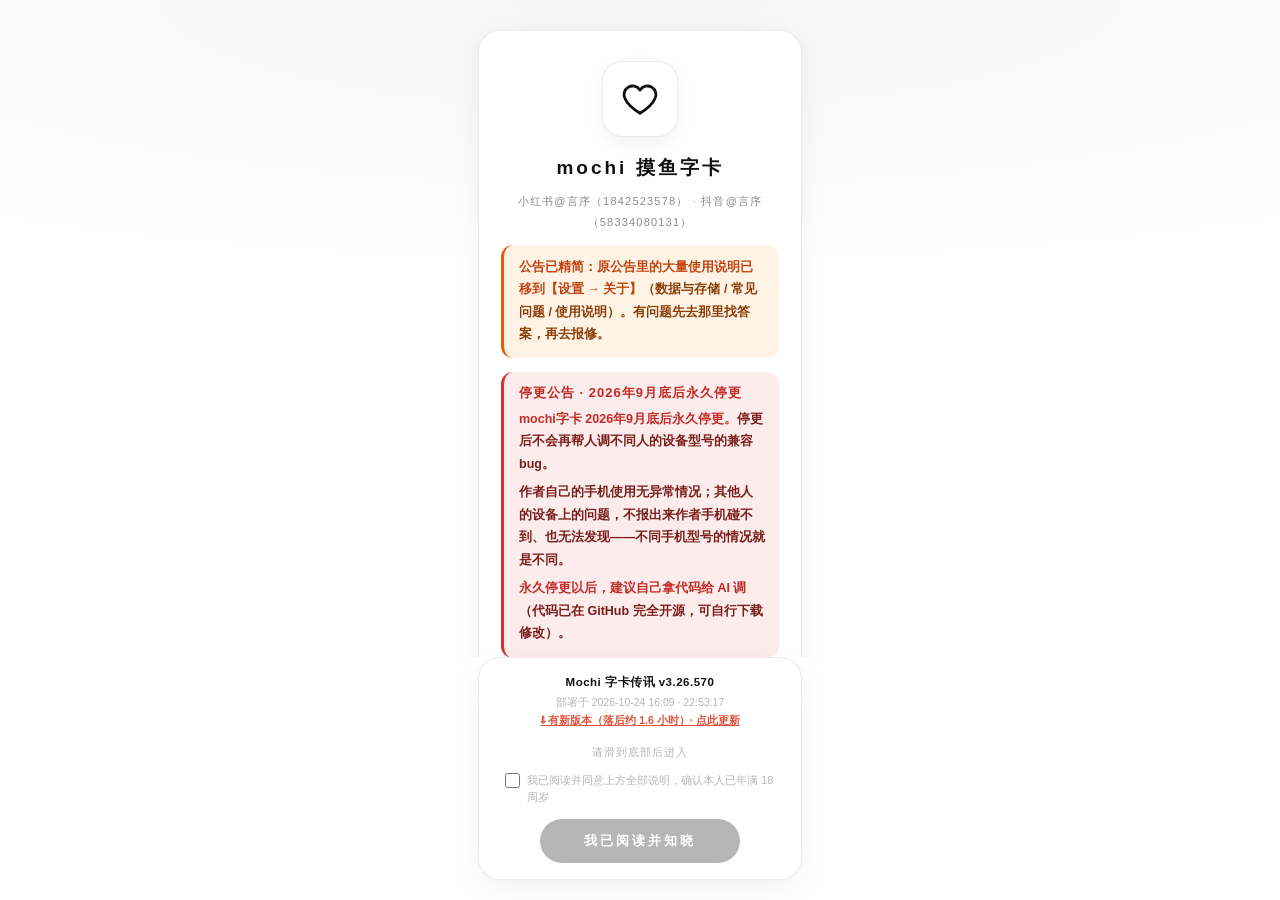
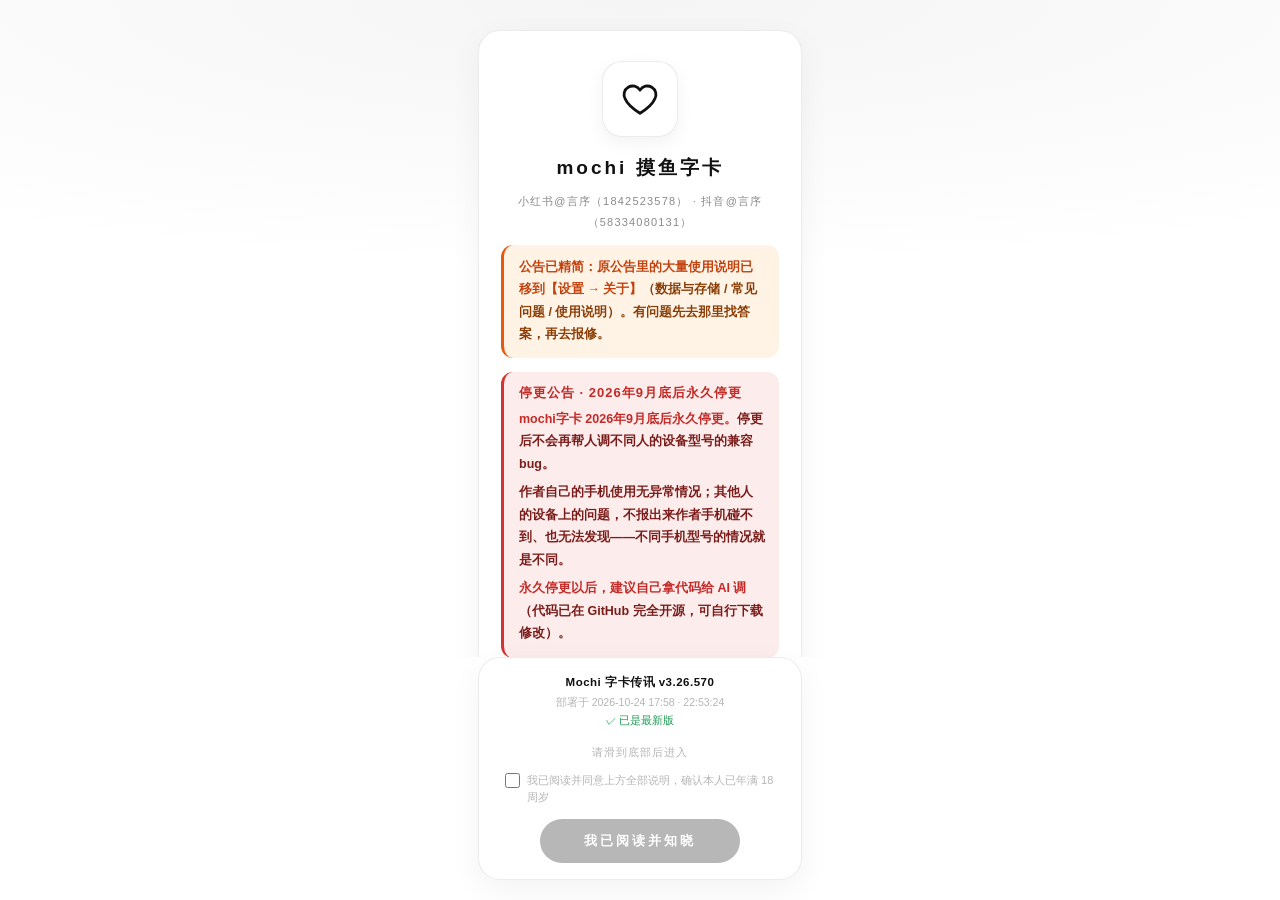
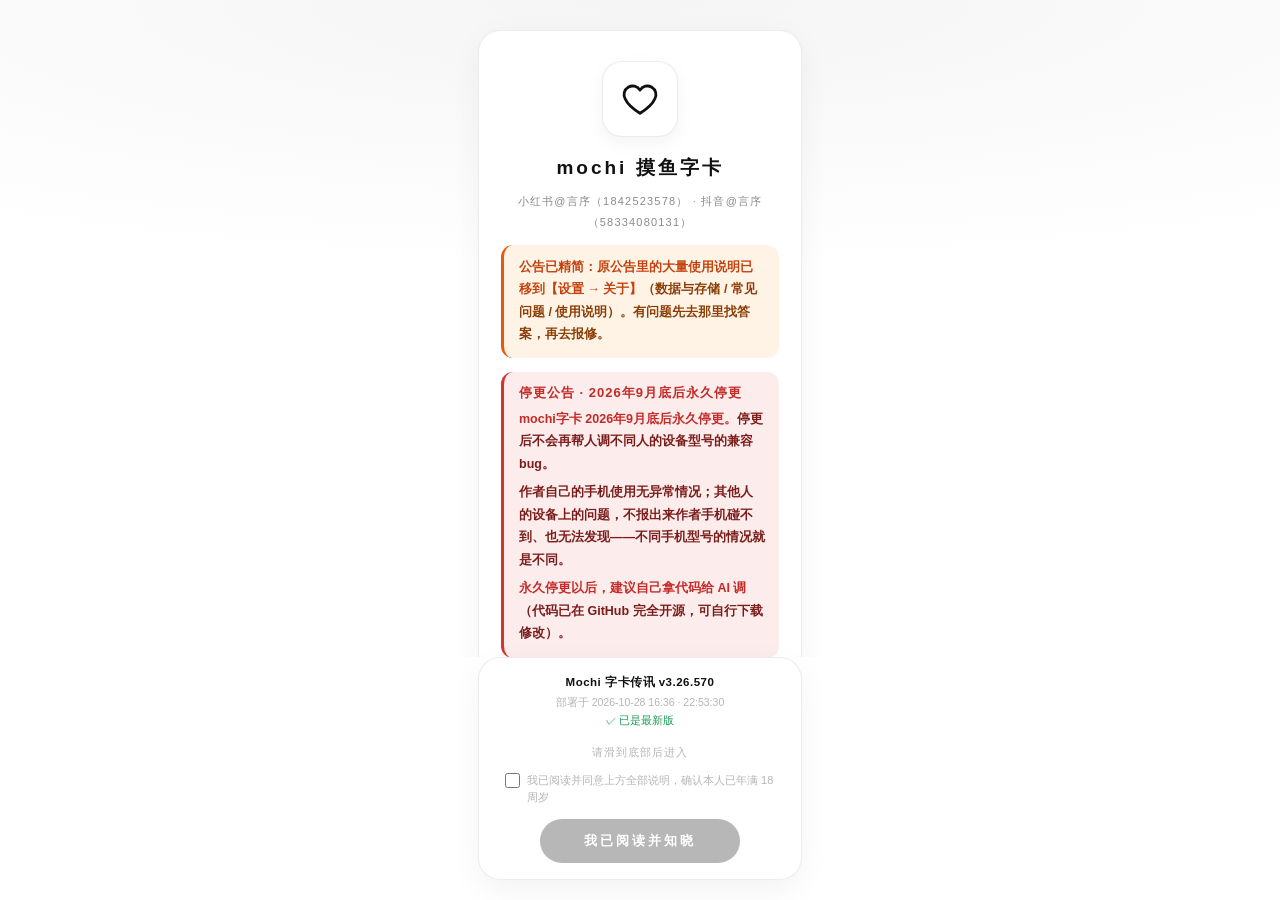
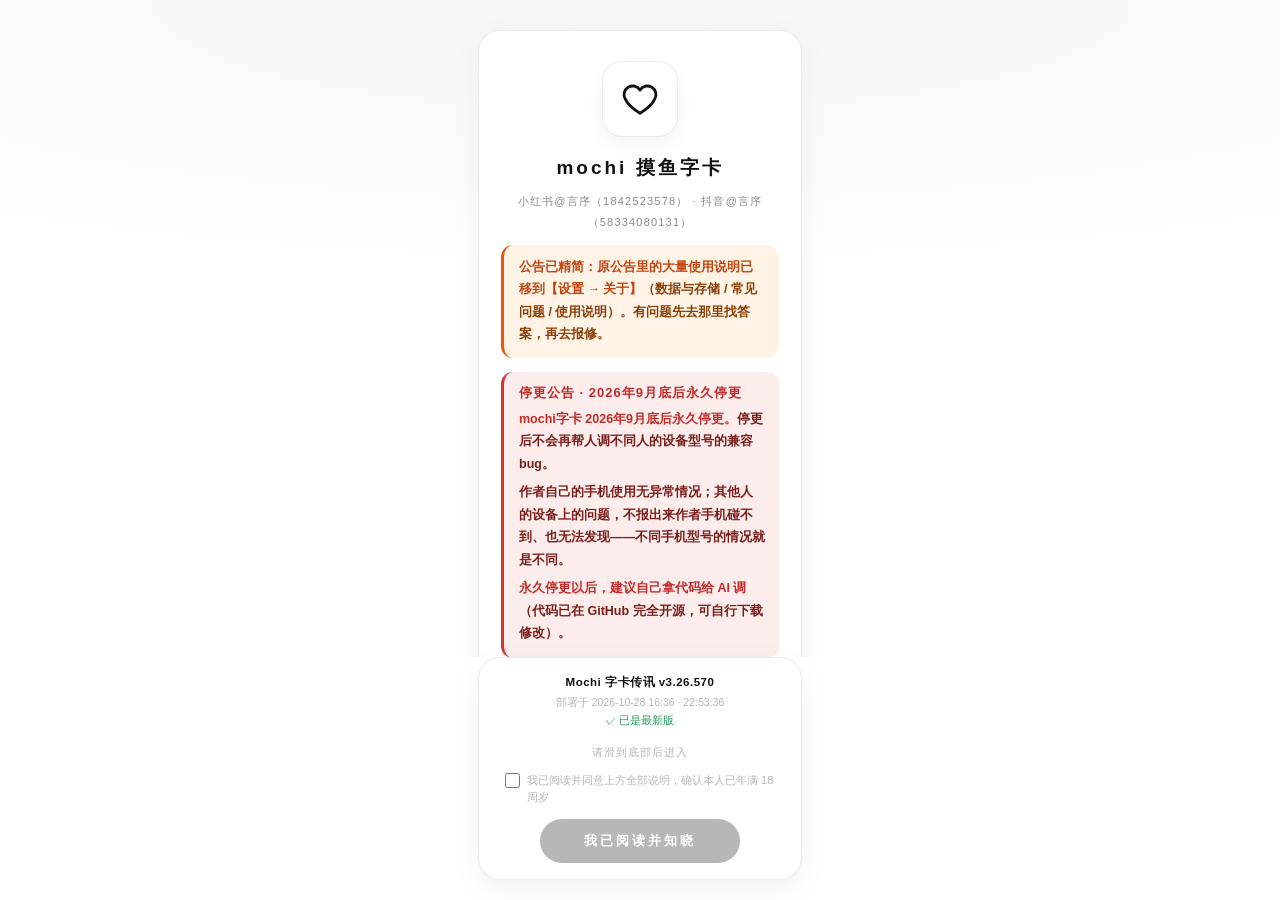
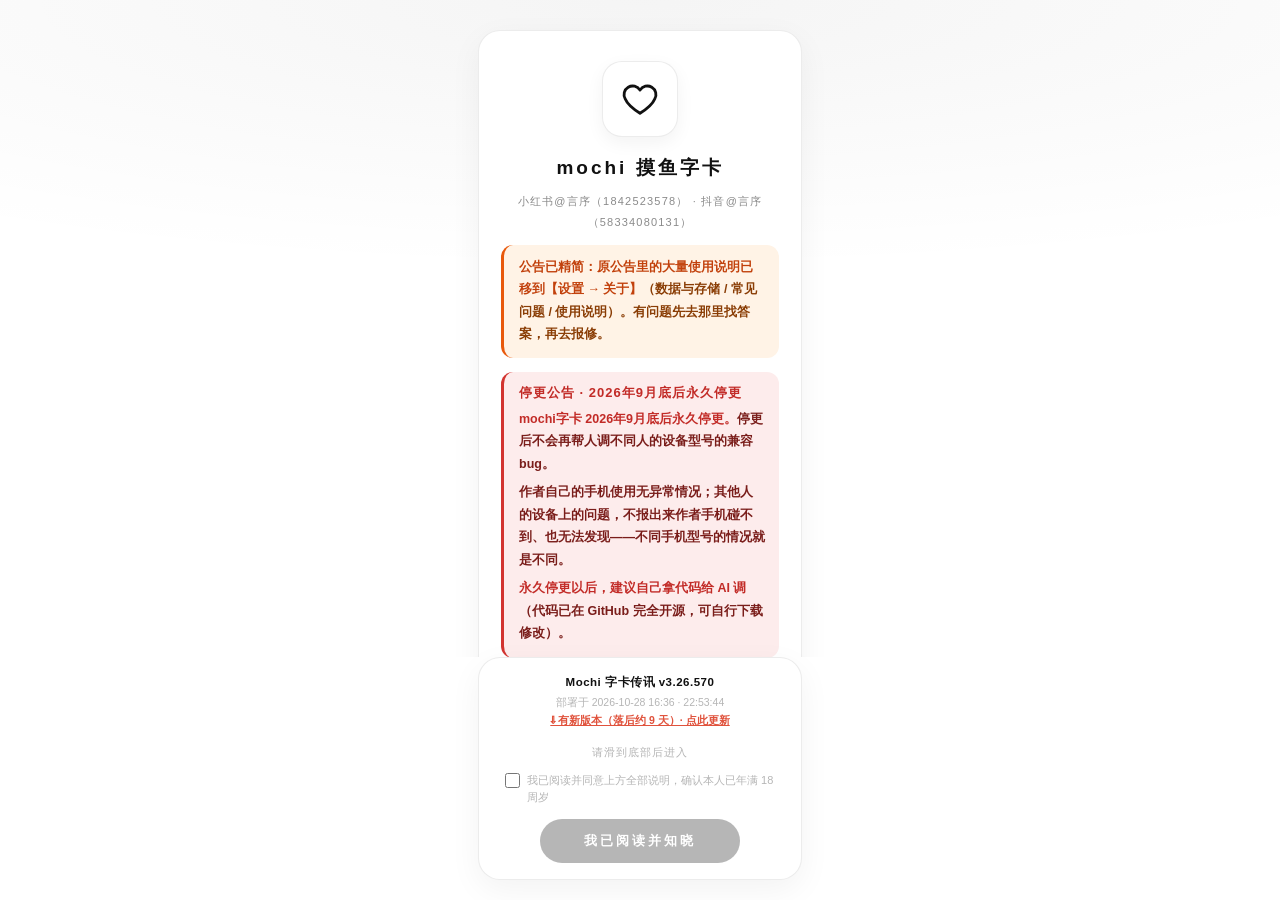
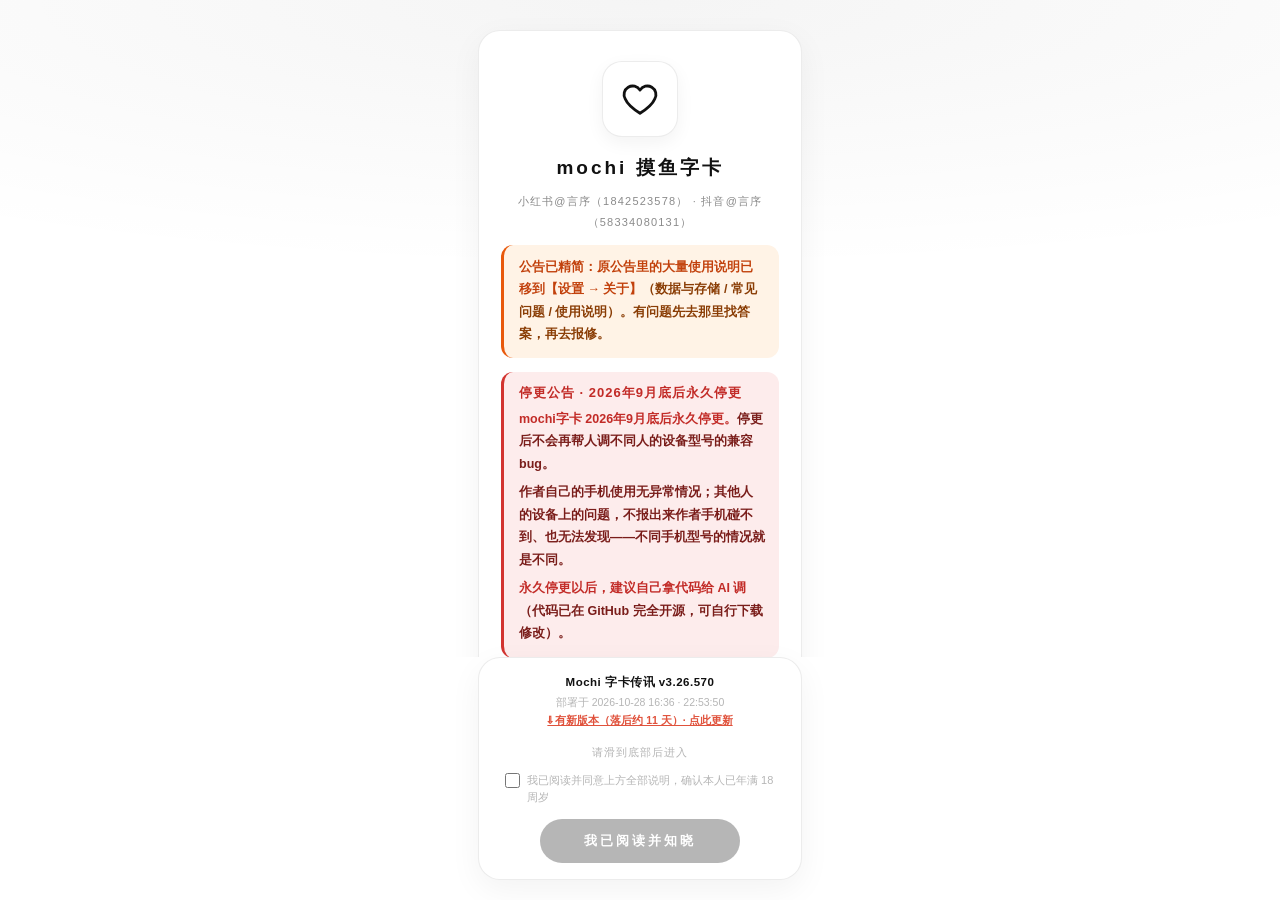
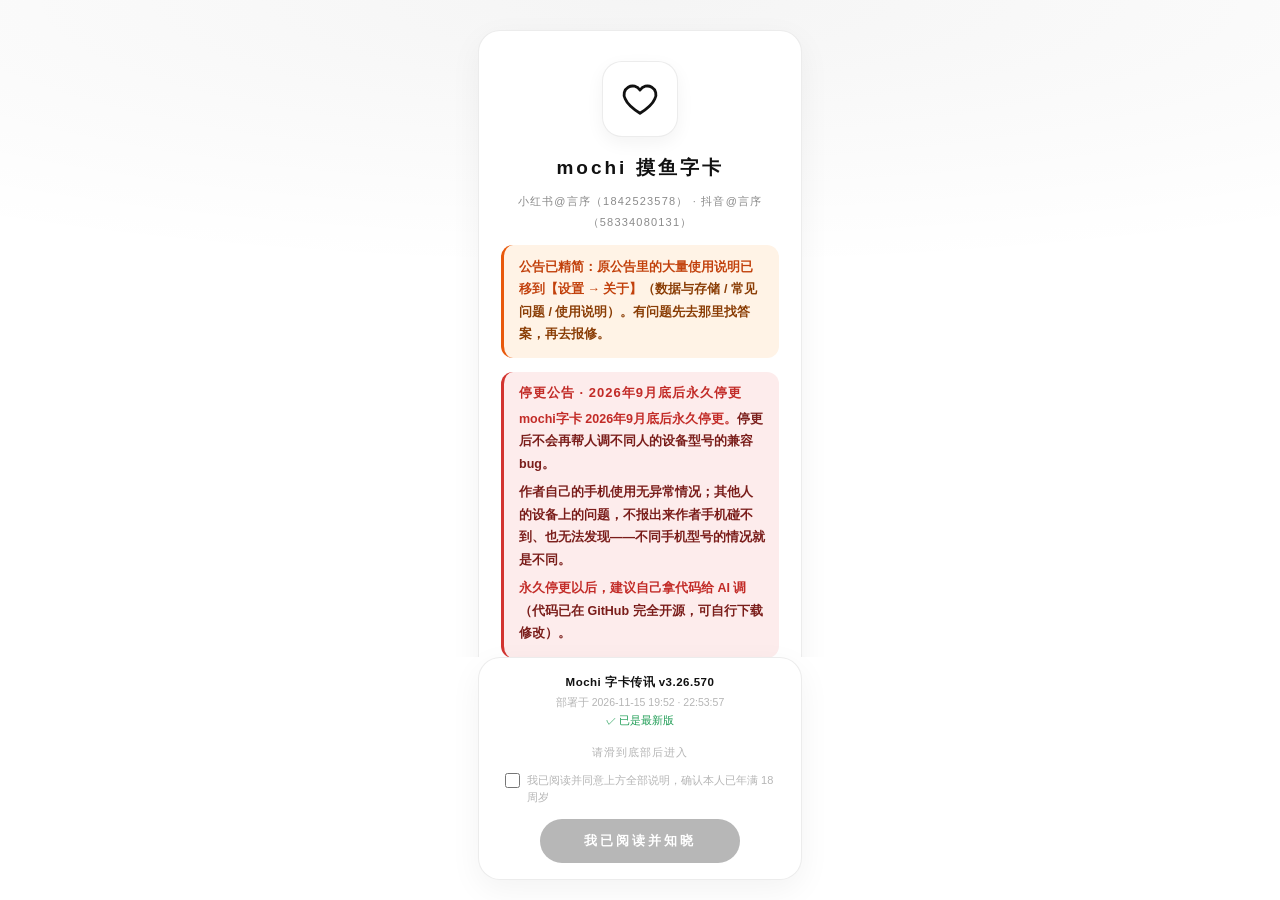
